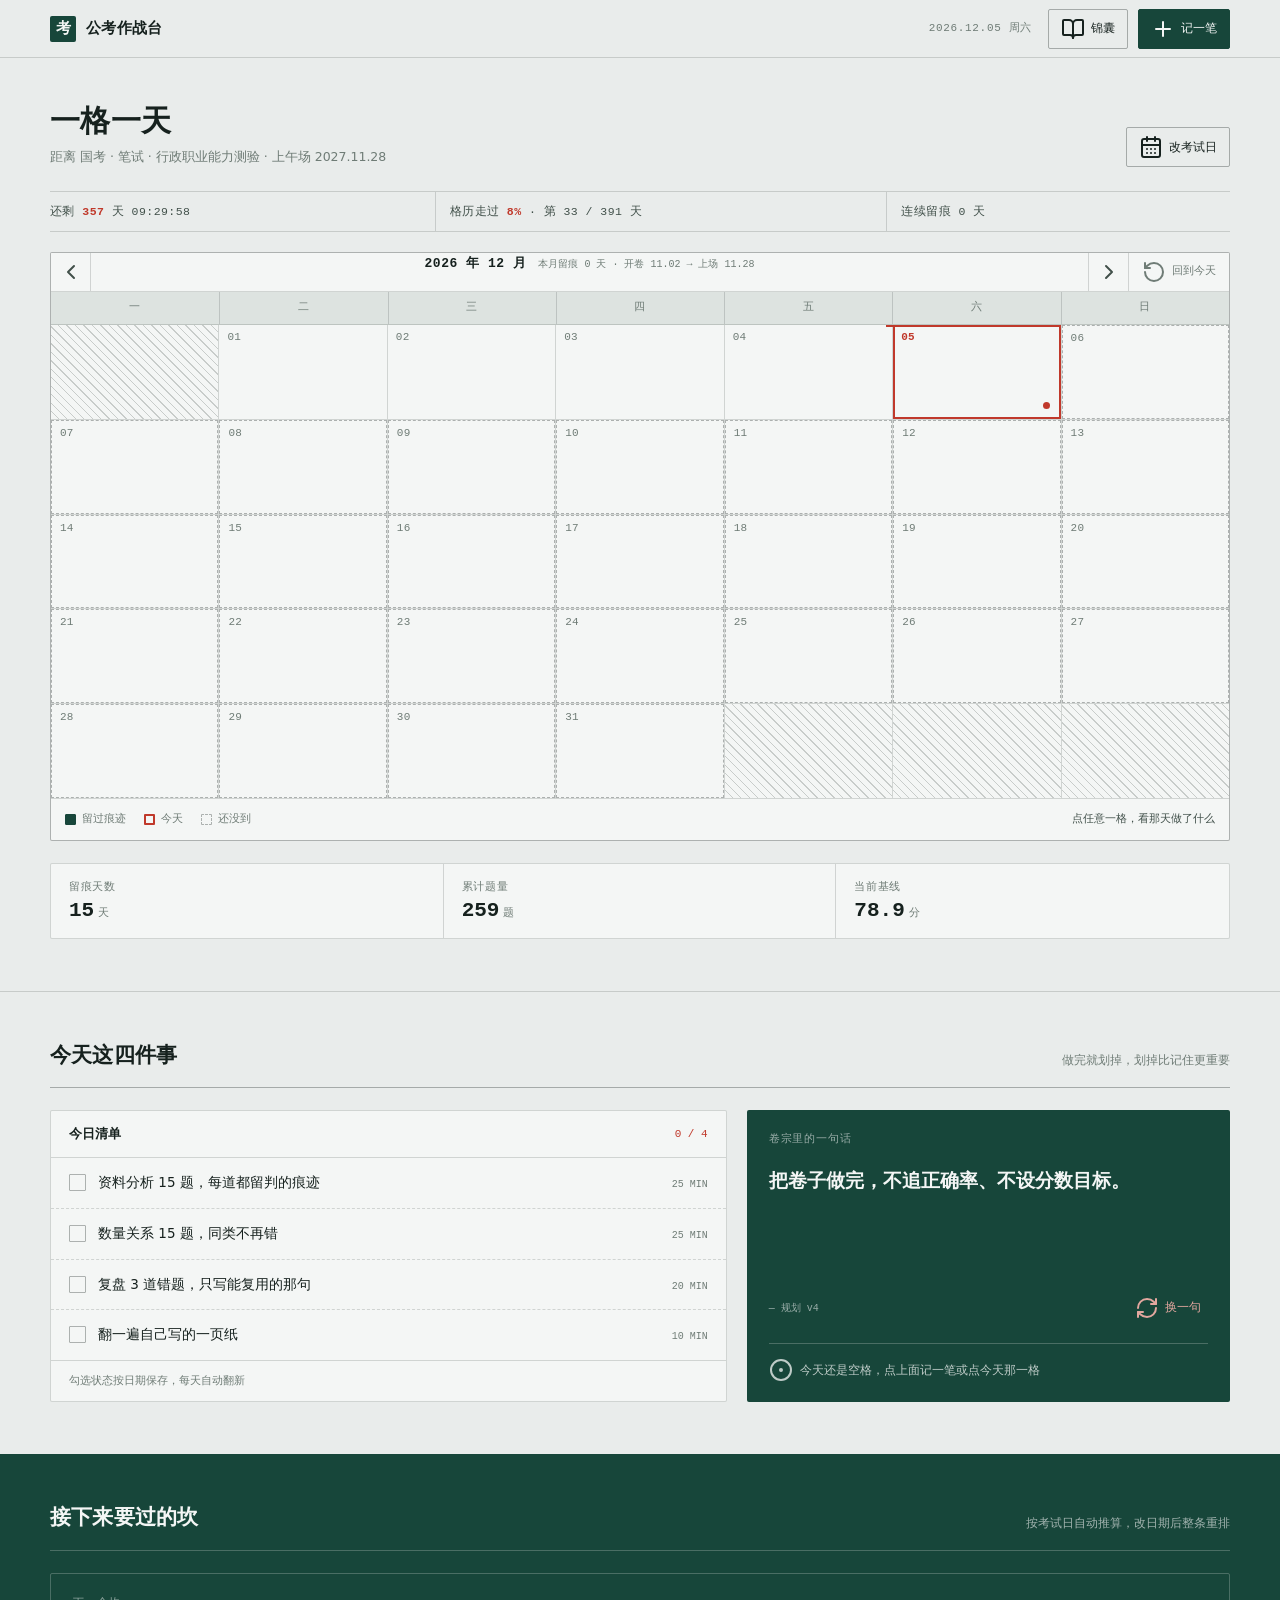
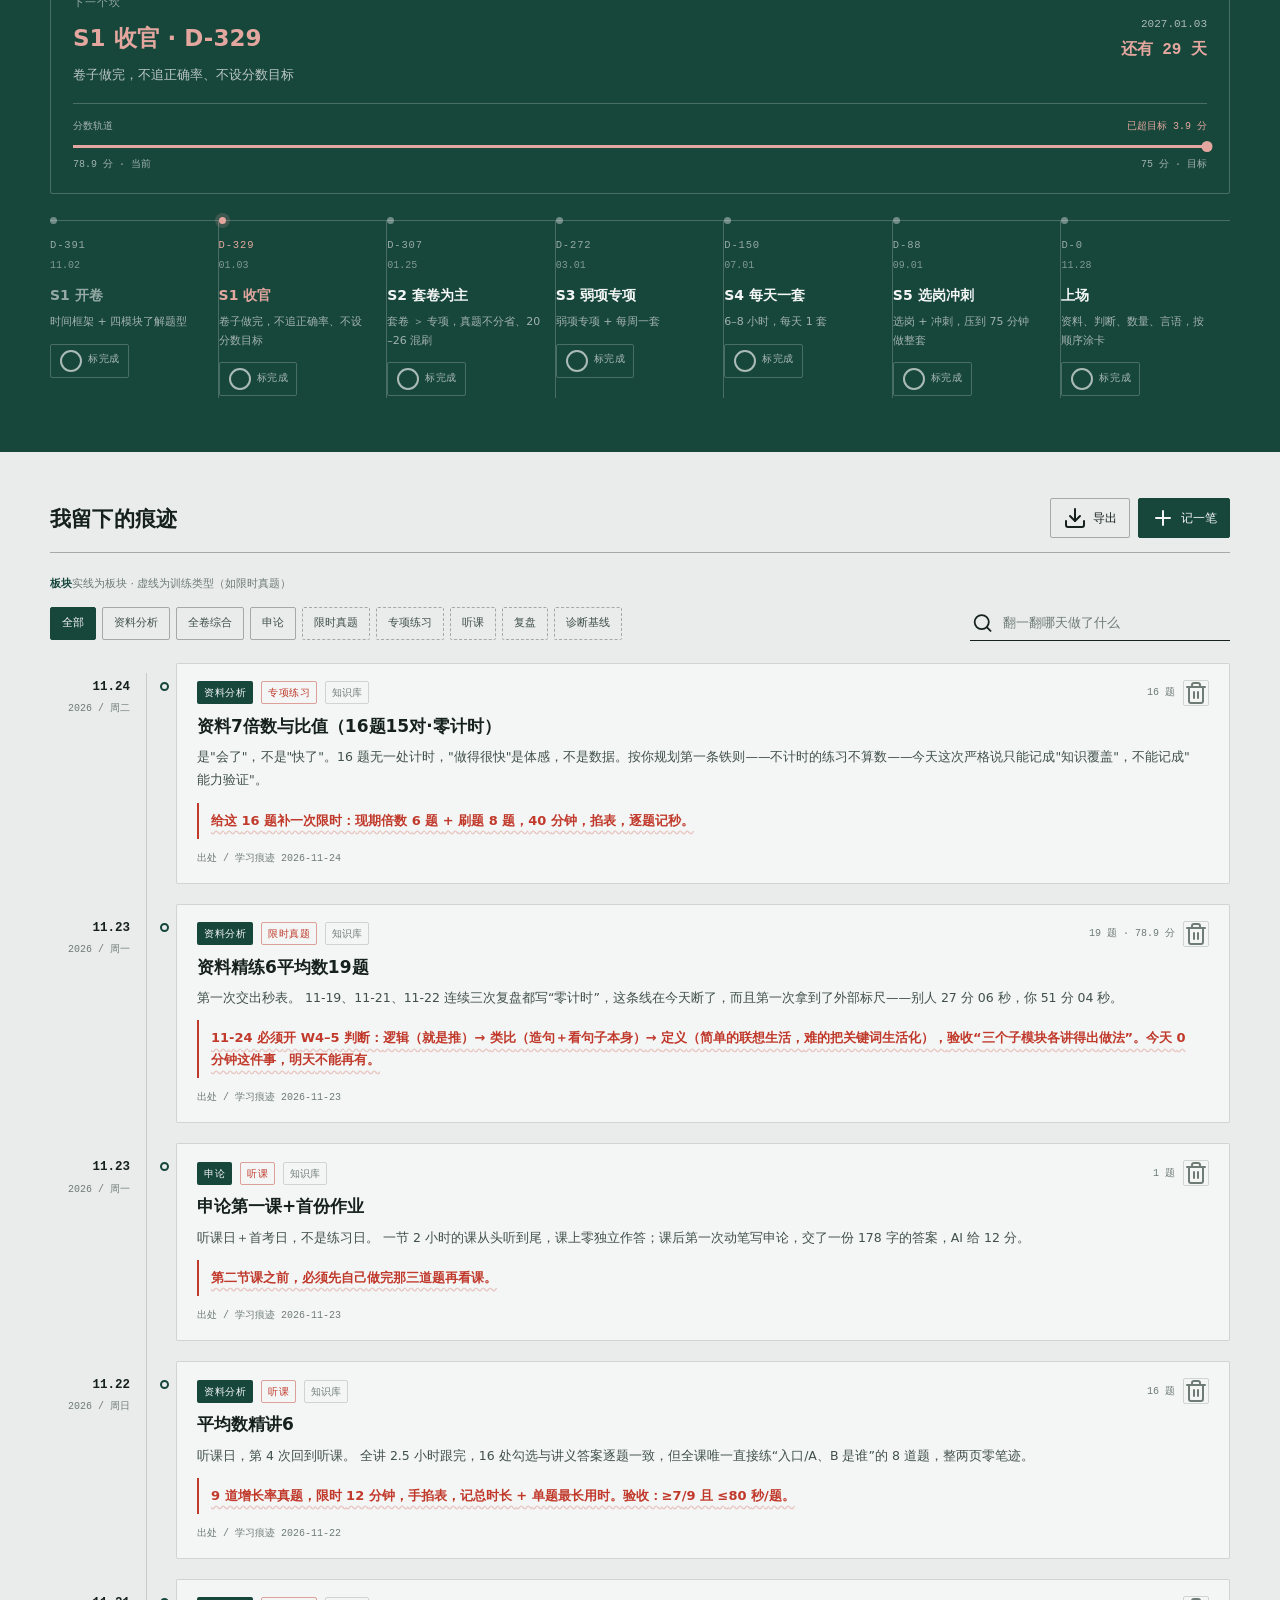
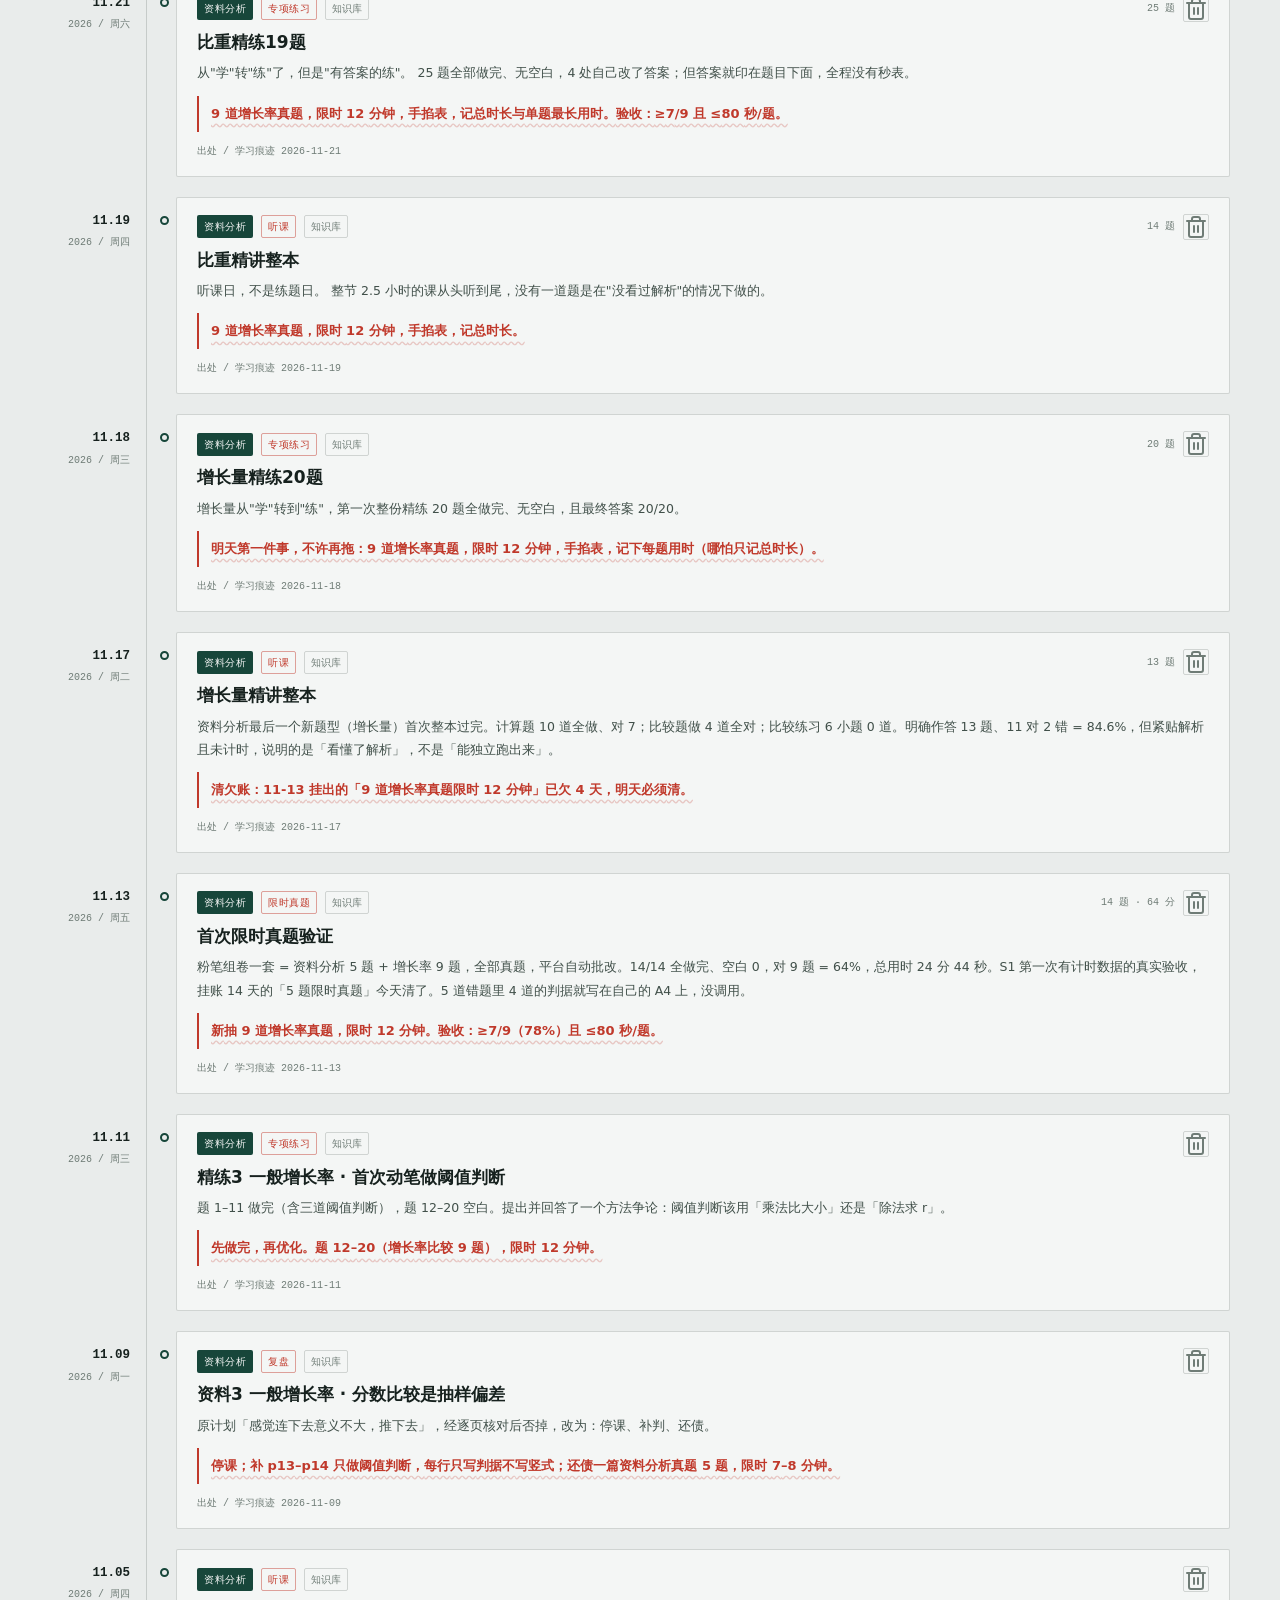
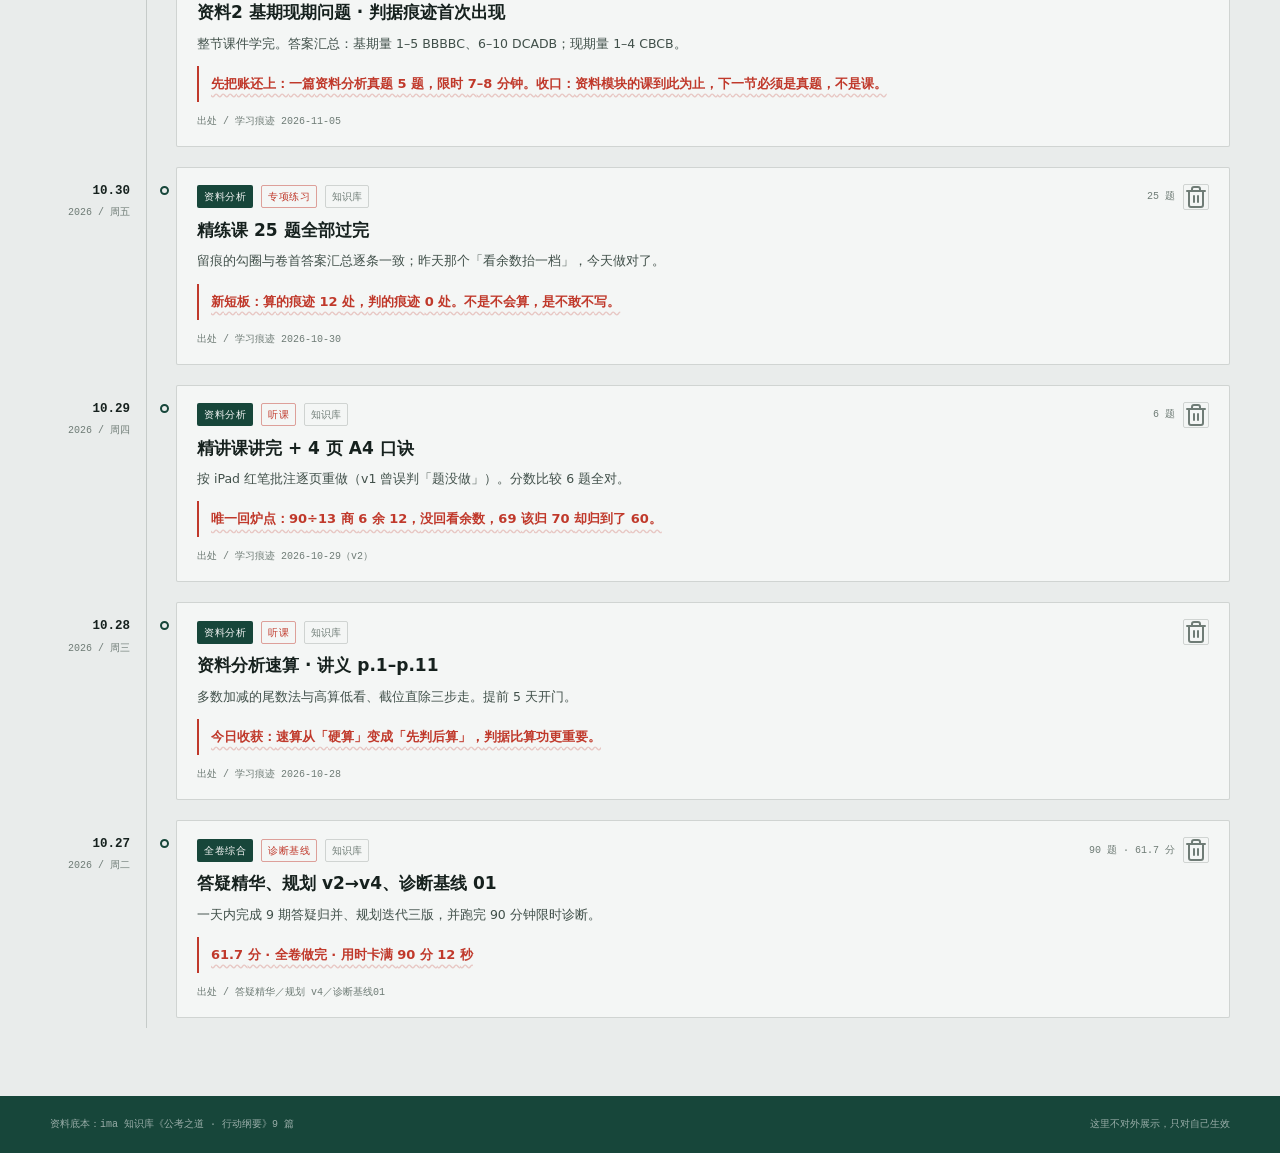
==== index.html @ f028ef4a "sync: rebuild" ====
<!DOCTYPE html>
<html lang="zh-CN">
<head>
<!-- single-file build: zero subresources; cookie-free on iPad/mobile -->
<meta charset="UTF-8">
<meta name="viewport" content="width=device-width, initial-scale=1, viewport-fit=cover">
<meta name="theme-color" content="#E9ECEB">
<meta name="description" content="只给自己看的公考备考工作台：一格一天、节奏提醒、学习痕迹">
<link rel="icon" href="data:image/svg+xml,%3Csvg xmlns='http://www.w3.org/2000/svg' viewBox='0 0 64 64'%3E%3Crect width='64' height='64' fill='%2317463A'/%3E%3Ctext x='32' y='45' font-size='38' text-anchor='middle' fill='%23E9ECEB' font-family='sans-serif' font-weight='bold'%3E考%3C/text%3E%3C/svg%3E">
<title>公考作战台 · 一格一天</title>
<!-- LSF-BOOTSTRAP-BEGIN
[base64]/vvlc6kmEQ+2ftKIfKSRHutsc/93jvPq1A31T5AD8hJWELPl75FhcSbQ5/u+NL5zNDvY5IoeVNkd/ULnVG40lHJI/GkkoEYh2KxhI9LQFlP6gX3Hil99KwUgwEZRDzrhfDiltnt9KLJ2zK5ho80f7lZgp40SPElac/mgoGhPy/sfPWz6/+vkVU9yAEvfHgr2JYDQixFWnn+cyi/mR5+rBy9zKeG7pnjq0lU/eVddH0N+DjezJijq99/PxUvYwqT0+hr/q+g8/JQfzY3fUjWlteqYw/B28qttPs0ePc/Nz+bMjVHAoGLkpxZRQmyPoRwX2xJQuoEFOyJeDYblbccX7u38zEA799lPfVXiU4DESb7vUk0j0Xna5bt26VXfLVxeNdbu8brcbRb6EW+NKdKDtkltyS4318O/Sp77PIX1M8Sck0qCX4KPUowS7exLkuSsYCrVd+tTr8zTVN/o+u+QiSRLKQEKCrHzeS9Lttkv1DRATmsQZD/63Al+bL0kohlOO+HuisbZL4WAgEFKE3EgL00RdcjgYglziciTujCuxYBcNuEUJ6YyGAohWaFEo24WyJmSgisETarBEMBFS2knjQ5trqQVodumvB5LY7q0uEu2T1n9wOqUvr3/hvPLHP964fuNPn33jvP7lH29ITqeh7eOJ2yEl3qMoCdYD5EudPx7/1/42b6O7WelqBDZGFOAgKRhoc3THggGoVSjUKftvQpDrXyQgQZ0aVg/vqi+T6rcn+Xuj6vBQfnBWHVpR03PAHn+4JhWSo9r4D+riZvZ4QR1K5dLPCi8WsumpbCaTPZnLvczkn91TU4s/Je98IkmSOvk6e3Im6QRJ+Scvcsf31e0FLTWjzT/LjaYkl6StPFfHHudPTtDz/DPpP5TOPwMjQLNM5nfWpXAwEpYH/umffz6eQJk2SWpqPnfyLWqxo0eo0XaWILfci3GIkMusQqpCMqlOPMAfH2hT36mTc5AEaFLvT6rpWfV4GoaENnsk+ZVQSFL30uruIaSFhPARYmpzexBZ+hfXJ/8Iw/T30FL/EwjGe0Py7cuo2X6H2y6hhOFLAg/NvnAkfjmm9Cpy4p+afuvpiv3z77rl3sue3oG/fFIHWQCXKDeRKDl3Pn/hJLTXIWr/[base64]/9R+SF+QaIKdRkI76BeP85UuF5mFhP6/1ZM7qWfjQFoSPUQkSZJerD+Bu89HjE2lqkOUvW40t1ulLg9HkPSXjFlvK+TE3odntvzB6u5pxlJXT4BRkbSG5osvzuHnvJrE9rsWX4QRMlS/u6JOrasvRkvPJ8gMn5MnUypK2kJWLMJs2Zzq6tXqIHLUAVbHlUCwcTnA3L4XblBgbQ2zMD6whmQb1OuAIkI1YT6afMbRq7lFFt0UDwhJ/riAFKK2EV46OKmDHyJg/[base64]/yuAGcU8AJuv7msNffHFRDc3jrHUxDw89MrXMgtc5bL6FvWM9yRKLQ6KAgxKI3Ef/1xWKgsl4lyi756mR58g+IrfxyL0jraB/CKuHzf0aDEf7dyNo9Sn8sGnGGlC6ko5PGI4ES+XEaorS39sqJHgnaM+xpkDzNzkZnowT/o1GBQuAHatxuHhI2nd7RgVva0JGIA4HySHdR3DCM1R7emV/ht3a9TzyoTxDIo8TmHAV05PkB/nYrPL8/4bd2bWULsqGM7sEjBHW9epxUJw/gQ53bK/04/B2WWyC0qLwyDqEioVUZe34NyrHInhH8Xoo9x23Y0/trY0+i6pTmT6oO6QzaAvyJeNNZIX/adFECQOG2FIw7aT15f91AAWKHJcgHQ4/9CjohFk1gRdx/y6YHhAh683/lAz6UW6QWoNsD/7c44bmuqYH8QbVxOxvrmqBG8OdLn9Ssd5GQha+/oafB1Hnq8kM1tZfNjGEUMnekWV8wSR1mctCh1APmrRJBumCfgvoKjWMYVHRE0/f0hPGda83kXV1eNsWfNYYPbRvescpA3kvTigwhzm2/xy+2wEhmLQg8QkXEnJA1h/[base64]/[base64]/dsidoW1tEFsr7fSWpYH8A+gljaY760U871/W8yvsJY2mO+tr7SW5VWAi6yl1dSxVTVt1AYvMtPJjKhtBauoP3T1JfpilfSKjQbhbQRy82cL2qs1NbVnS3EVtYmKKbbRJ7xNFVFcRUu8YoptdANvc0UUV9Eur5hiG5z3tlREcXmQrzrFPhvM9rkrodh3fvz+wOfHP/BEpVdVQkq3EgkYnQdI8wf58la3FOqm0IPdPUQEsVjttU5OZDpOzxarKkxJ+ZL4HzH2skldXLWOjp5gJOFoz905ymYy2r1p4tWDgHBlvHDne6BEHVzKpoezmWT2KFXkACI2n9mvIyQWh9xZ4g7qK4IecX/Bn0Q7WUCHkrQ5IBw+tAYClP/Jemm0D/ngInNXMGzDcijUThoKP0LKgMAJJOf93fzOWuHJQmFkukTO3oYWhHktxrwhWam81ZP76uik+iidS5+VyLupua6FiQnFD7VwtKNPpmqkhq2KcgVC1KOLNTPEIo5glt5jwDna/EZ57zGqQBBnP8x3ZfzGjE6PkFuR61iPV3AMwwycP1tUl5ezmbfZ9Hirq8crRO4Vc4pEka8hMJm6M6HuvVRT32lTo8B/5EHbnUVOdSfT2vJ+YWQy/3RQcPjSXeqKRy+uGFkVtR7evSY/I4tQGBy4mnSpFreudjikTs5ZCWmaBPc7bVw5fvNPwUi3o90tuSSuNBb5e/TxkYJSxPXEXwbjyEshFDTjEgq0hCIU0OaQqcTrjSnxuO7GZqQXRe3o6IwO6JhSHJwYAALyb+5pDxZbb3XGEKdqD2ck/OxpIL8wUKC/8KO2O00+Dd4nv3dPYHTTlOv4N7d0j/yKAtKi5HAwggal9NUfvi6CPBdqkXO3Smd1WwWkFRIruG5Dr3OvM7atos5M5F5m8CNawx2eJBFmF99n7f3Vrb26TmqRW14g9fVJxp6fXSxqhunn6jD5mr97Qj6xXGY3DcyBkGd6o1zzuKvYPIHqNk/ujPV3sjBI6kh2j5BqDy+ymiIHElzjtTekBdKHZartKVFtV1/I2g2XCqeuaBT13fhpITmaG3urJQe1iVEk1VYeZc9W1W3UVzCGkfgGasc2oRrag72SPrYy8mxgxfxXH0jzIhdOkRAhBvfoUycP1J35wsgENAryJ57eyO+uGgpFHlehqP8mTm3IighL/HhDwYw5/Zy08e4REUmPR8jvCmlo9ThNuiM59FPyDrQfz9cOCwwkkxbUHV9x4PWY39H+Y3JWwls3vpP6uay3dUtPYIc9nkOxJ3KRZ3FM6QLe7HFizynkVjz5hDSWwANmZDEDYldI7haA/wv0+ivwOvMHY/6QAjq4rd+fHqG9lbxIfiAZLcT5b5PfGPygeVUXCS8ZT4yG/cyo0o4ZC5TwhV0ymH9IE2WavN05okN+rLD6hMTd2TNIAbR1ADNr6oExiZ49iEYWG/[base64]/O0QaS/LVAXXYELS2EqzLjOG9h9aBSAo79CK/wK94YxvdWXvZ43Z/yqdCRH1DzwQLVZ7HNfRGs0C8zHM4D9FmDMUhX0dvEdMYNQJ2o8cGtnXr3ZBj3Qrk0dTAYjOOs6LDapaCvkRDojgDGRSntQ0HQ0ocQFXhNhiLCNHw6p2h0VFqPIEHI6/FUzwhRcMx+2K3SLsoIT6aqbZCtZbJA5qi15QlHsna/NvC/D4Zq2tgob0lqX9DM1leJkGba+R9dZ4M4PRw/tn3TE0nQQ/H0ag16S2kqM7i3VJYPochBlTaVoH+dWgXJTWLc2gVWF0AVgVxq6VmiswWgcvwng5bLkPyvRSXUflYEZcBcJDe31koxWXvAy/Oz3l8iaDGeVXhPHuWQ86jZVgOrRyWZjkvlUkb81ywEeZI099MSRbUk5F8fj5+KNGEdOJh7Ygr3CuPDMINTb4AwJKgQcaWXjf++TFJ0nsb6Zg4OKBcevBufMmdc2t8ebF86W2yRVPKl746ty0mM770McB9ydjIzFYl+dI+mQGK0eTKt5vM5kPc/C68BTWu8dZ74S1Pg7sMbzVVwFv1eudTK551vj1HNRqkUjPlzr1pUPWE2Xa05ZRMO+ti9V04CupZ46j3wlHNzWUYqqUChmJrDMlR0uuvKCoOv1JT6VJcJaQwmgg4JZ+pnxpXU3skpImWBchZ+O4RU/4I/83tvyu/NTfX2O29sFsZ8UX3pJfktuzhGOn2lZKsRVYJmValpta1B9vsjayVsbf8ZjK/u82l2MQohcq0mibradrbO1TLW3sn7qrJsiowlyt6Pu8DsqBbgfcBOkqHLXKT5+r6H2ipb3Nzi9lDdEwbW2U2TBSLk1KQl+xPxEudDyKcGzOAzpmrYK0mEL0VCUWx74Ar2K7uHqsj6QrOESh1bJH3fZ9bZDl3ZpoQ14/56Qn2cm8po6+RHoKnSINoumr1DM1Bkck6dedhLn0G9h/5ig8BWlwin/I727nM3dzLjPpw/OfjlPr0TmFxBjQgsOzwwvKoOFtvWOyKhoyTtgbPLiBJZMAvgqGEEkNtYfL+g3joMAdgkGC/tetfF07a5lCHNgt3N5mjTzCMJDL5ZutaiDLHjeMkrVIqexzjMpGwxAVDLIq2apGbRhWLhrqAyZ3LHKszKYuiIdhgzZOIVSw/N/s6v5O2KJkEVFDSzSASpiUKQhEui+wlloZTt0Mowaf5t0UTDNWiACxHMBqB67NHj4spEM1R0tAoXtUKV2e28runxcXCd4Lcu6fVK2t9Mrds0ciCZ0nVysrvjoE2Qpz1ikskoYSBH6WpG8aZ3bJ6K1aLdACRY/6eYuHKv4N4bQ1GevsSlEgaoEuf6/RDbwheeqKhAKI6d5ZBEvkso95/[base64]/[base64]/EJNiIbH9EAjBDmGeMgRR8vsYVI8lVYUDLGVM9e8EjIbYtQJxnI0+Yfs7k1kmb9XjF1E2Kmg0vqKZ05OU1BEUIYKz57cl+798iCLmg+bXKH0cKM2OwJoYE4ghHJsbXFHXZWCSWF+4NqavHH5Cz8Y/kKVJJkzE+WCB4aK7czz0oXk4veR4va1hqNvoE8hAhuk8Vhdfo5c71krkfI8NOrLUiw/NPh3PKDon4pnZ4c2Ukq+Xwivzuodxky5M1MQbx0cplFRrtk2bP5tQ3Ws6xygir2M+Wi3BSliGplhMdJTnqGxmmv1IHxe3OR8269W5z/4pMWUzOUsk32qZCcMRJNGyj37DtWfQskiCPXQbAOgVkREGIcJ8mIOY2fkXzHD07SPB7hRd+M6KKYWTQ59Isg3GIN2Q7C0VloHxCEl9TWq4rjLTp3/ZWuS2JPFkZtldDd11mD9xq8l4b33KtTQAwi8wj7Hb1WV0cYaBD50aKPA3uoJrjFwSS9juawqEADsYeOdy+WRp4WNslrFFIe68/UGYCcGExF/CgrUjQEMb1s0wDdRPBjcsVOC6Hhq0w2wxgxADAy73BWK5tmAGWWIKgbPHVyIns4K4A5o1AbP0Ob7UQVRl1/gCZ9cOjjEXUvLcC0mgIlJk1FehOXDuTBTSEKWpej7clj8q3BY45czyOXhlYTVNBszoYKa2R/gnqcJN/+o562GTF7+KIPmsVnAFtIZvKn3+JHpiGqey+5QjS1iZQ/nMvwd5S+lxlQKw0pCsnHyGedfBqngnmcaicbzL9IW9nKp18U5afuLGWPRg355XaSaEMWfqQqU35wVrv7mnyafaTtZzhEL50aImpjdGVj6HVhlvgr5XcnhYQkdOIBEMLzeD7B3KUYA6JDPsnvc06/[base64]/sDBd4MM6W9HDzKGOFAa3oCms9Y9aNxdXSS+4UIisMQgV9xVyP2CSYtded7AzLyXaHMzXx4koE+lPQxw5KF66ENLOGjvD8g8/jiEKrq09reGkTVIMoCoixsW7B/DYp24znBiPuOb20RLma+m0yI4wsFGGgIEoyKWboQDsVT2VTXUARE+QM6QanvoGBjhs1Zq+OEIuavxybpIV9mABHBT2MZpx4RDo7s62bksJE2hlKzu3zf6fK+NrXBoJXaIis01YY6TaS5i0AMM+Wv0JahmJzfG2RGDAMo45yqjgHcVpnbp/Sus/[base64]/[base64]/EIkUyOFVlSTKCXNaOY2wzo/LkMNdmweSSJDeCiL6XBQXBsAOIZdpEDhkX/1J1DQh49ZlUbf8Csib8dvDAQ1HanWTMKtg/+5R41959rSWIxIW9de3z6+fhC/Tn0a4AuBqIszpL5SLaGXJxl46s2LjXVcKmGSxXj0rtYOMXDh8p75gNBjrAkXx/sGZHk4bhR9BmoYs5/hacPzDCFaBLtEIxD1HFhZ43tkeBO/R63SfDrCMaPK9ilIrGJTeehk+dPjXYZxDesCRblt3tkkZposIZtCGC6ceJ02vhekoUpdnoacS+htdClg+5MKxmpp/hUmKXeH210Ba6+rvFT83Jgbv9Zfp8al7odpyP2c9aeDHh0t5h9IJHksXSPGbE/JdmhW+PaCPVhpPOkJPufkpMWti9LxhwVBd+a/MG3AGDaKhjDk2VUg8MhQuQW3X2z/5RhvhHTaBNqE3e4MzO1WBkdleoIlSgIQDd5O3jFyDPwD6gzFl6bgpMN1OtCIb7pYiH+HC6b6dkPCuLf39YRfTKTbx1prOdMVCU1oObiWVMDrNQAAVpLcTz+Jbv5Su0XeTXKPBtzGerFwg93RKedGSDJ5k4RfdXO6E9hEMOSQVILF0zoa3wW1hxyFpomCgg5CpzUd/RImz3iW0rJLggXfTH69BgNXmLoUgznZTAgbjHVo40NbQ7DzKIT7EAqsfXhT9HCuNkDPbKDW01WPJ3SNW+EIVtVDXAH7aPuPGQ9i1fc2GlMdxiESsZWYLa3CTBN66wl+IjBobjZhgI3aAqsag1GABbuESG/IxOWOhgji10zwyrMl2CHF9mctrCYy32UPqtnq4pjwhw5ib53l3VUGS2Eqrfa2ImRCao033COJVL8l6nVTc2fMl36w1g09VysT66ncgeiv8PZ71JXkP5CNaPmSFRTMyx3kuhT3j59o0ZqywramRIsqCZF+ybo8ZOFBTptQE+tIJsVS6ko+owAEYJ0syM3o/UNDHxKYuYFJdi0kcGybHGbIC/KayiLzaYT9YGb/NMzfDvgET2LffkhmP4MHVmr6VMpR2zTYDY9irePlGwUDGS7GwaNgyF49miB5cU2a6rrz9S9aQbYwo02LA0MbJ7mJV2ZjpW109mmEePp8WymPntMp1kmHnCos21FYy8ZeIjVJH96t1hTHD0H2F4Y/l2s05C7cqehD+3IBsPZXx8F6LlrzkM10LMCPYH5KwY94UYMYQKZb7AfO9Ee00sJBqfVg52Sq8ZTdKf4zho7iIjJbu3eo/wzaimePaSkjatTdM7x3jTbYYLuS1h/ph95synEFWZzcxl66SfbhUK3cmiPD9klfGwxQJ15SvPichisb5otxzB1cIUC1ik/MpieAARwxj+dUbhIpsugjp4d36i5tkFavBdsERFYerm5O/28tJ4hHMKeXyu64NJshrK7T/iezxdkm6t6PM1p0uvD2CW3S/2sLBdZBAvSPHliC3JNhto2vy/Ec1+sv5Pb4taRv3M32QtEvIYa4tUQrzTiMVWanqbKTmQzn9BWmN8RFz7MQpMe3o1jCubgSBrlU+qQwbn9/Ngd3RmWGlTUTUpYLBa2amgvqd2QzHAYMlFfGJm2sh6p1L0C/11l2GS8vIOtP1+7+tm1K0zcF7WFde4Ujq5euXqlrG3FjrPJ7z81IAqe1Fz6m4EKQfm36vT3jAqhaPNBOWZXZjW1p22vMw1B236iryGPsxqxQwvElVPmWl08yyosPl/w2QMIli4M9dx1Pou7HT6S9dWPZqNkwumu4V0N78pNa4IgoeLAftuh4KxUchl1bpEJGYNAZCcCqCspKsbY9roDhpAlMI1ESc6wA/DYCQHUW2lh03C9NJljFDx6SJoTKrKZiTrGvXC1te9F9x59gY/ZUMwQpAt95RfRco/IpKW2esbPd90xnXwjiGE+ebd+j08rUm3CKrqbx+bnremoAI9ZvUjdQ4eHanNP2CPJZnix2jDiFl6QnL9AGLG6SPTv3Hhqr8YJNgg6auex16DDBjoI4+68YoouPxlyZ8Lg+sL8HNbeGD0V2KEs+d1kSVtoYpTED34jB+jSU/oJW0pD3i+vNxk4sIKoPTLJhDdbZuln1wUvU5J3dw2Sli8OsX2E1IMC+9lO0v0KbHgb5jkN3rFFG012y5wDIxxkoy6TCc3cHbp1/s4R3/1BZOr/ErhkrqDq3LChcAA5hihmRxCedzEesqiNdKmJLbWpJ/Tg0iaGOJP7LIC2xB5AIqXAfZEo4jU6hfR78Un9F4krH+8mxI9jUg4BTM2zswYwZebihMmdQvIRaLR8vo0cJkYXQvDfOiI38F++JCKGeEquOa0vMbGujhHppLLdJcyK2Ts12hDMiYFaM4UXCwZdP3syxWQu32mYek6D2FoxEanA+DSrUW2biN/8mz3Rw2J00jClxW2U42RhvoxvH5g07KRSbfZtfupAPxP7EaeV7srkdtPaFqsL3wkwvcDuy2CxuE8EBVF+dihOZTZm2NQoc9RgZatjjyg07zP0zj8dvFA8ucj9gYAeH8r+QLur7cpAiN2dYtW0Ulr0nbn65gFPnX6y/C/DltqpmzVssTReqFta7gG5CwCMGXVyii/L45uPJKpkEiQZJspufz2PZDk66NxMSYxBWwmY3B4mzuPk9lqDqxdfcDKRytXuo7dGesnj2XY2ww8uzo2m9K0D7ODOb1mJtLjio/nNDvCkqqXRxTBo9eUwk+QhXnM82LyBHF2WjN8za0XEGSfJkLN3RbBg3dPUjpgu7u56Y5C1CGR9bAke/NJh8XJZTJtTCfcmbgs3FX5O3ok2TU+0AVNRPZ3PHo7xq3+hC7XJJ9nD5/ndyfzuHPzjV8Za3mvc6grLQfzQFYW+4ZcOkzd8oaz5nmKJhHV0BCMRhd05ixuXqmFqek5b2QKNIRiWJSLjQbz/lBxTh7byybvZo3EQqfje27UJdWwzl36FsXu8RUJrdaShxExBBI9MIOccqO36A/XlXG4dHR+O3E92j8juBnR9xVxKT0vr2uoitKL6ma5v1sZO1JejYB7iGWA0yIABCrNP1eUxsBTN1zqLbRCIybeg3rhn2LOFoWNqORKzoyMsx29SmewPReNKu94tchyJYlN8qBACrlg0hO5ZDsqhaDctLoyuOaalGZAre/pMezzNOsZ4mTTLllwoTYaEXpEbROJZ42jQH43wq6FJ/[base64]/3xzmbNn2qsMyhZdq2JOObSFsKP4s34dtR7oIrVuN99/K7AabjJnLHrLYXehr7FR5zeQKkEbVbzGFxsqpH2v4ceY8l99wZgSMJdeMn/xfnOrrvs3bEuwWouXUxc3ycY8UhTMn8XrpIvT4Oueiz/jm5mL+1+4RLkosLA0rY2Oo+NqynaH4Tpi+7Yhq4jizcdW/[base64]/isksSQjV/[base64]/[base64]/wRM/QZqlsF4c+65E8WxKBZL3X5YSGzALrPL4aBwgi6UF2b29dW1wiH50/23wkJxGWFqBynQoA+EmkbT8iJvjg30T9pjftjwd6EFI/52xyQErjP1a9EAtGYqzsu99YBFtf9J45PIraXSnHdD4WEbsSC3d1K7HxJQT4F4+dMgkVsuTQgxbuC3RDjX/vbmtzeQIO/vqGh2TY6tnbjJHpnQPY0NXm7Or32FPX2krjegNJQ3xzw1yuGuC40QYJ+exJhEAH/H1BLAwQUAAAACAAAACEA8iLdxpYbAAA3awAACgAAAHN0eWxlcy5jc3O1Pftz28aZv+uvwDXTiZgQNAE+RFE3nSZpPHe96c3NZebuOjcdDUiAIk4kwQKgZJWjGSWpX6llpb04jhOnsRO7cefiV9v4JTmeuT/lKpDST/4X7tsXsFgsQNBO20Yhl7vffvvtt997tydeU4LT3xztvH/49Ork3CfB3j3lfx8qR3e+O7pzffrn/en+F8qGvqAo0HQveHZm+t7j5wefHj7amVw7gL/BjT8+PzgHn4OLZ4Ivr0w/uj+9+kVw5/fTy5eOnj2eXLo32b1z/Mf7wQe3nh+cR1CO330WHOwEe7vBzctHD+9iWLvTj25N7//56PyfgieXXj+6/s30ybPXj688CK5+MX3y5V933iVdjp799nj/t68Hu5fQ9Ffvk98QUPJ7cPpWcOPr4MyV6dXzk2tnT0z/59rRB+9NDz4O9h6emNzdCy48CT6/PHl4PTh980TwEHUGBIPbl4//8HFwf++vO+/hZV6/BcuZ3t8PHt4EkgA9EOjPngR3PoWuAGpy/avDp7uHjy5O988Aos8PLhx/9mDy6MNg7xNABz4ffXX6+Oa94PT56Yfvk5Zg9/r0/NnjT/4SPL0P0yivnVhouo7jj2FCVW2tNV95e/ntt95+cwV/90Zux2hbzVdOVk/WT9ZijarefOUnP3m78naZNNuD9eYrWl3XtLfDBtSnqtXK1TdIU3/kW2bzlfrJpbeW6qRpzbWsAQxcqtYrb3BNaKiu18vVk6TRRQPfKleW9TfDBtVzOj5gXHljaZl269kDq+mutYxFXS9WKsVKuVjS6oXoR9XzXWewJvap6Hyfnr3W9WkX6KBX6vBPrVjSq7SXZwy8prfl+VZfHdlF1RgOewAaNxRf/WfHd5R3oIvy1k//SXnnrVeLr/6LPVg7aQzWyLef2W3XQcgrPzf+wbJfLSJ4qme5docSyhk4zZGN/+0NgdrFV39q+W+6hg1AfwaNAOSdk+iD+q/W2qhnuK/y06Ifwrl/Zg16TjGERCbYdI1hU9Ma5eEpSs6mjj5uL7xWfK3ZbFkdx7XQJ6PjW+645ZxSPftXsIhmy3FNy1WhZXuh6/d7Y3XTaq3bvupbp3zUyVIN879Gnt/[base64]/5kRwUIosFYP1uRv9Szaf1jsasWuXuxWiq2e017/5cjxrWLHXhu5Vghge6HZJIuEicYJ8uOzFt8Ber4LMLLjtEeeumF7dqtnjZ2Rj48XMIriOT3bVMgAOImFFfqj6nQ6nuWjPtsLJcRl403b9LvNvj1YRAyhqEqtPjxVJENRh0JhhSALe4/hGyPf2V6w/9M0fEPtjdq2af2CQtGqsOlsv9FndJrXLZX+WmqsmLY37BlbTQJLxYRZ2bBc324bPRWYYG3QVBGrd3rWKUrIhROvgeC+Pfn47OTj20fXL4AqmH6Bv179ZnLh/NHdXWgH6Tq5/RU0Ir1xeje4fQOEMJKfBE/PWvtFtB8lv+UPiqV21x7CX5i4Z61ZA1OBEwjN8Mfqra62YR/8YmkAzNA2XHN1tWe0rN54ExhIbQEzrjfXLWsIOPcIw+Az2zJ6xqANSAPOoMsmO+8SPIPPz4LKUwCNd3x3saBQvPd+BypG+fvNlvsjWECwd/dw/2Zw5zxSUB/eBXWisCnQSkq+Cxu/uurbfs8qsm/oAIdfBojF2BfPbYef/a0hN4QbMOp7xYWSccr26AKL9ItpeWi44a3D6FNACNfqhHPDZ6VnF0umsWWDTIV27nOL+zwA4ITxS74DrZ2esRajqQVSdigjKjpA3LmJYxUtfRzRfuhavr8FfD1wCGd3AQcVS9UmaSK8pIb/UY6vP5hc2+NbMJ2dYctwx0PHs/H594A717dWoBnO+a/gHJjAm5Uy4/RaA/iVMTbi2xXMxyqigNdsW1gOIZFrd7bUNkgwaGlitNSW5W/CCUcyPpQkSt84tagDzCJwZnsRHcuNTTiX/JE8ocOxlArrUP6DMOw3NUEWoEMHkqPUco2BOZ6F8xpSQmUsKvAAYCnL6NGzrtejs44/M2hrrm2uwCdYXgzaPMINEYTTJkiX4K+bZL5GucwW6hqmPfLocLcQoTow+tY4A8YSwOgBwwAMtBeI9KWybvW32f6vrrqo4zxUYgNB5NC5Y1oSKfmYloTtiS0fG2CFJFp1q8+EMMapWSfTgRQbCxI1L/9xyKPNY9y3BAyj6YxUBEudGCFUc8pYilpthZRNSVoQHC/AWR7ASl3AB82Cv5JjF3VSSrqnWGAfFOkEGGDUGv9KKdPsOhvINhLZLjSQQ3RF9BgAA7TyhjXGKIHB1W96cCKtxdLyUo31AXCIFqmaWzJDpk7ngaYtgFAwE3UVm3vjWCee0Gy7QUcrdYEJmeUeh5VEJml/awJa3IwAywbW4xk2TU5Q8dLgxAv6nMF+ufiOni2Ov0KuSXBVhC1ddpKB08gvKBji8IoKBrHRwEQqhu0D2oiyUtPDhc6S4Mhq6VpGhhBHDSpMM0P1IAmgE/GFYGIFz8nNSlkiexMCSgMBFTf29RoF6I1avBjWsWMg2Rgq35CSJdLN8w1/5CGo8TXidWGFj/5g/Mt0dFMndETrYXREADOZZgahIzSweTjGhqmmaAqyg8ODhBSAgkxeBX8qS3ykpPQnPpJIyyrQUuArkFVJTJTXCUIUBRWZUsTqpgsjDbOX1RoLx78gKkq6ldgwThWohawjOktDoFPW6Tmbza5tmtYg5RxNn+0fX//2+cE5ElEhEZjgzOnpp78+fLQDrsHk4teH+w/AlD58tDv55O7kvW8m394hQZXnB+clx1AdGBvpRwiQtvx2Nw+nJM0bTqjTicBi9SkDYV80nySsImYG/4ydrUqD18fUIJDjlGSjHCo2oUx57HMoVYlKikGgWjUDhDgC6GSAh2tSPhViQyjqQ51+cH+Q6+BsWmaKiSGCHvhd8IlV5B4t6oVxjKblXAcpBEfcQyIe8H6R7SunuwYtoC8Ck2WcYesr8g20SFLjSUGo+N08pmYlj/mLRI/Ma4rmA0qu5TJty3Ipn4QuHn3iTIeNVq9nDz3b45HAnqTkHM0wgUVbF6hZyTxa6fueR7yXE5oOi9aZBzCx0tlnLjlkvkOGx5RsT4VzhE7JOLlzJKJx4+zRzvvBhSfHl/8S3PgYxO7k8s3g9ocoInPpyvTK0+DgfnDhYyR/n5453N8N9u5O33scHOxMvrg5vfob5YRydP3m0Z17REAH5x4c71wL3j07/eDBZOddIpJhv1XVGfmebSIO8RdpkwkbXeAbMM6FsYOY199qlmoEw9MHwZ3HwemrwZNLgNXk8tfT8+eUf7da/2Zbmyj8f3TnhgI7jnzsgnKIkgpfTi79ZfL59eCre5NPLv7fmd8haawc7+zAQibnPgx2LwXnLgPCKOQ/uXQ6OH0uOHNFca2hZfiLS0Wt4xZQ6ObMLkppXLx3uP/V5Nu9o6/[base64]/ONinUKnBW6LRRbwUcI+DWyE4cI5BUgw/SJGtxhfFfKbh6eKglVYrtYKqB2FNworNBukWhsAxaN5hXByz093asJunZGPEjecj2MaXteSOzkzoSF1Nme6hxuphOeBt4j5UExDl4/ALJ8W7eF4INPLA0HTNUwwzuyBZ/lAf/RfxHScmcPC5Jqct8xcPqecJ3MMRRmj/Q+CG38MHv5pur+HjJPLyB4Ivrw13X92ePAJqPHDJxdJHzBjkOmCDIYLpFrg6LvH00sXwIA5fPY5jOUsE0TLbDqRPdxOGzD/1s06mrKjJdtSyVEOtY7RAnkBonIF7yjWV1R88VF+mR5gNi1JLMJhgkEYyKKGDh5tBpnho7xYE0SBMbD7JK/asoy+UinVPYWcc8UedOwByFb5ef3xurXVcY2+5Slo5Nh3xiJ4nNOmy85nNodkTutOyx1EYmYDZ70zQshhlxfP4qrIfWEHTac2DUllZobM0pIYDU7xI/Wq8NGk9DjazIRGDDNioeVJqpAwYG+NJZc1TpNqXMIplkuePwal0WlmCOXUSD4dTMUBmV62e7RfTI/QggGiSbJDFoR6q6tdOBm0fIAYBTgOKQ0Y4vAr6HlvDhu3QmxcLhqrR0Hp+aLvsyJiGDXlR4ppb4TOAwmhNjgbIj28lQTT7IEuV9tdu2cKoZxYX9Mfv4jTgdJwcThmjkiIrkkiLxx5K4k6GV2YRPH6BrgIwjHjQVYBZHpIHXNJFXG5mP3e+RQV1OHqNzE26lnt7ze/wCRL6FhysiXD1wwPLV0MM3GJKc2wVLr6OIPkaTkLCgFVTYyFhGc6OSkGlRgCKilKG0ukRFSyVkgOQIinmHtizwjVNMuhXmfjQO148Z1D29CQ8ACYQJPLN5MVEEiYhdmpepid2qa/5XadI2+4VAXBosS844g5JFF3mOolEg5pUolBBUGayd25yjZCqaULUiszU5AdlY0QxAVIL1JGkLCJqxgsquVBptY4iWTClSlw/SVSlQ5lUGcICRKWCKPZVJ2DqbaSFPtiFCEZGEmNnlJkctl9uGOqcbZcY31QkdEpLtRMcef8XfyZV5fZ2jLdCJljqcmUdbh6jHAuUx+rBcSANOVK17b8tws/sNC3JAKhENKXY7GhsDNeoNIetew2nL1f2Za7WNJBooDMqxY1tlcogE183WjnXsSaS4HFiDpjCVrEOv4pXxLYoxmiGcWydR5K/v0s492s6T/knTaWiJI7b8n1aGg5/EZgAEqpmtyDUqOIdiKNbIgCUn8gpTNbaCQiQjKA4vh+807cmcXGERO7HVRvP7tIK+4oNXI4Stu0FDItj55VD8dmQ8pSwRZ5jvhwqgbk0AjzljMCq40wsCqxO/QQKA9nWZZyjDN5jRVuaMTEwHQE+0BlNYYwK8eHNNkTiwzjaREreZvGMEwHlcVV4l3NVcoXVr/lZTQpQXj2IhXTSXwUUsEnOnPMxkK1smMODO+fk4Yc7jm1PJN1J6nhp8LMgDci01JkCyI82VlOiy2K5RwXbx4++s3k84Thiap8X+xkMCOVnGVWYTyfiYoMVOxOs3CIgitbs9Q5JW/yfAr+SgRHch7FGvOXOow8QKVb4f0i0dxshK5ok1AvqxZQLNrmzcKUAq8kdkuNOChJiW3OXJfM8+T4s5rvFGtZuEpQVYj5xi84lWYSy95rO66FassxJ5KlNbUTqpb3GIvHn4OJ0vjDIvc1KfKyvZmXFXrE++SxwbE+nk/SeIsb5cLhl1hNrEIjLZPKCMT0Ca7CUxoChTp2rzdm6gc5IFmmEd3FhB2klSTGKGcIRdOZDmcAhoYa2ju1GjlCYlwzX/aMxw5bb/gTEmz/sajCoBji+MTOwhvJXhVdY5orJS5WFuTiY3425JGGxlSd1p+jlNLsEGB4KkR2EeBnxgVjHenVumxLO9xAanLPnwNNnp6qLhIFqVQkfUKcMriAy8mRbBzyp2lGdKmo1eGf2nKxpDXYJGEuPX9BhkzVSFVTyjqUcOI0KUB/z3l5IksW1QqCS74du+PEi++qxEqNC5FaODxtSQRo1rL4kSjhLBuZosuji08Ju0C4XpkhmQVzRONJMsctEqRZa7k067K8uBkZ9DPukggWVZVWoKRr6bT8Ax89EQr8oyJXngoscpSMDUQnLZt3AUhoCcfAJM9iPRWWYCuTG/KJCC26AuclQrQNapY7PWRlvFx0M8wJJkPvQkYRJSy69pDlHmc7z1Ju5EBg68Fux44UdQL4s1onZQIwThLtrqehKeLHaIh1jzbD3p/vphOqp0uNV0ZMKLuAgjBNZ0h8CUVWaQ2jEAem1X++4LUk4MijO7en+++j5w5+/5vJtbPT299NP7pFyiUme3tH3z1GryacO3P45OLk82fo+QTc5/[base64]/iVBowjDiFpkr0ExMZ1VnuQMc6EskD5bzeTLRneVE3iAKyBMEcTyHD5bhu2nfa3ZwJeaI4EOabkXUvDhu6dKa1xzxMUiudVzL646jsij8XSktpTtrYD/53VhBFIHRcZ1+FAKV+YY/X1QbqC4r4TBUmMOgLevF2lKxWoGpwCdBRVYUoMYBpG9phEBwhVa0NGCL3IJUKE6KmwYNnkPRLZ2xwOBSC/OFAoiIAknHjYvSUSywvpqFhXiJj9NFHEOKBK/[base64]/w0Y3JnW+Dgz10vQlfOP3rzruTy9cULOeVw6e706/3oSnYuzv53Y3jj3YkV0yZ5gcnf9ZtT7HIIPHARrbfPM8l+PgdNOExBfkTC/KLatHyRLuRmm0VLrZZ4RkGhsx5tz7r0lIcbmpdR1WifWGAhe4aZLr93DBn0LHd/[base64]/[base64]/KxLHXyGLjE7SZ0YuwmvbjVjL47U6cwKLYVmY3HWNxaZ4PF7uVsclIDYEU8J5CAnH5egoX8nNx+nJos4P6lwSgCJDcxSEQOCMRsyIKoIolZEo77RTdAkK6qQGcXlntFITx7k506OPiDp+9zbitV6uBrWL2Jinqz5aVYOISmo/zhRghKvEyNBMCMsG+jYVs9UXWdzjmwvIrbasX2W9NVQBIa/56xHoMeJiWvRj8qP6GM6L3INo4pTjAQOeSaUfqGvhdJv4aOhucL5qVEk7mm+ZZYgSHiEUUh2/lzUimthUOwVzJVY8SO3THJTLL7YeBtbMmmVWbRhTI2Hy8eGE6AkgeNXlt94o/[base64]/[base64]/7lumbSiLUU36MrJLC+hBfv4mnNxsAstoG3WMKusyzauqWEwH1pkavc/IA+KuceUoj6Ny1Q0f5t5e2JYsra6HS+OeBsevENO3wSvITt8ma8dvJLObQjyTlXEulOtFM59MsRPfDH5Neam3ygajwiTe3VmOn2SNhHKhZ+I9zQqp3KrUow6Jly11bnT0Oh9Zc6U6jD8MVhf7Rq+9Zdcqz35+l3tEXklMw73vFoqveA/yIluCtsJjadEUAhHFxwV5DLCjnHKbT77yyAkAENwDnqygrkFuedQTPYS3NWOXAxu8kiX6++/s/tBxfWPgS5Sv7DJjcrLMW40KeWhjzFGmyt1hxgYP0ofiS0rL4dD4Y0XLEatGz5hwP3NEpzVU7FVpca9ivkg5MQ4vLflegJQ9pPfvy9THEXqZsZTnEts/dkl8biZpcBCw98A7PVw7lQKEMbZDoUuegy+KVXAVYohWGV3CWyCp4jmW8I+NYXcT8i0NJHUU1Jc6P3hYLm2A0GKSvzxD7OcxPsWKyjK9aIX/JOCHZnT4OAE6cWqV68qkX+zqSCUU+aT2cLZoDO954/3GxVfxx3W5RzQJ6GRlEREH0a+zd5pmVxmL8BU+ibvHHMGWkv1ZsQwhEApq0rAqRj40xqNBiQKWSPRrQlecIY93FU6IkI+a64W46Mn6BCByGmMz415RoCkWRy0KIdZYBDPuz3FPbzJLhJ25eMohXWoIlgs43R3L9ZDVOWqD5dl3qK+IvmI7Rvr/lhOmuFRzRJPgpbLW9zilElmvqX1CaS48rxQXtdsL/w9QSwMEFAAAAAgAAAAhAADAkILFMQAATpEAAAYAAABhcHAuanPFfWl3FEey6Hd+RYE9rmrTaknYYFsC+TAsHl8D9jWad2cOw+P2Ui2V1Rtd1SCNRu8Im0UCBDI7CIxh2LwgYAxGaDHn3PtPxqru1if/hRdLZlXW0pLw+J7LeKArl8jMyMjIiMiIzPY3NffY983RLxYXrtfHrrhnH2uHNmj/9VxbnL2zOHvOffL5Gk3T6l/PuC+/qF+fdcd+/GX+Wv3reffMcfz74WTjwhPNqaazpp36zNYa1442rt90p7+qX75bv36zfvFxfWJ66Zsn7skHv8yfXpyZqF951PzidP3qI3fqp59HCfgHe7d+ojWf3mw+/Xtj/lL9zDkoucssWbZIrM9dg+r18VP1ozcxq5a1cqZWPzu5+NMUQKl/feKX+SkEtDg3tzgz6s6eb8zPunee1C//uHR1ojF7f3Fm1j1zs3HhZvMWdGFWdOTk1NKFq6ILizMP65dONG7i3/Xr3zcuPNA+LDmF1F6zr2iWHLOqrdc2H85Ue7T66fHmo4n6pYcA65f5scWX01q238wOtDnmoNN2uJqu/DI/DlC1N9vXGPlaKetY5ZKRGF6j12xTs52qlXX07jVrsuWS7WjbtC3aYauUKx9OffDRgW0f79n54QfdIm/vjh3bA9m9n27dtmOv9re/[base64]/9uDPPvq5Dn8erJXxY52+Dj5ee+u9bn1kX3a/3+v/2LHjI+jJPh0oFOoAweDfs6fp9zj87U5NUcoF/H3soQ64XlMwcT4+0LjD3Wuc6pA2LFPMwyFiMfS/9utJbbivmobi6arlDHXph8vVnD6S6NZGtGzayfYbZmJ4ZE37mxqTXPPk543PXyzOnAfawxXGZHb2HJMdkOzSsQl3ckzbtnevNmCalbY0IG7pyEv32AQTb/P2d/VTx6ESUh6C/foEAZxwJy42Tn0PFOvOjwKc5vObS9fOuuNQbXRx5luoAInu5D137Ori/LXm8y/dscdA20v3LiEgxtknf9yzrReG2v5/90FhoO6fR4/AmoN+/jIPS/IIkfypn0cnfh49y3//7r+e/3P03j9HL/zF3r/[base64]/byyUzIXrVTWUg3yqVzOofenfvwnUoewrpyLi2lYFuAb5XOAQMquidOuaOEBIEXdjAFDAP+9FnOsZAUssDOnh1cJFDkF0oZ9OFvVA23WemoNyHjlk09L6BLh1wPACoEfg7pKAtD1j7t70f7wGGUrVN41Bw4cgaeUwdSULzNjd/yGs+0KgdbjTJwG2iFys/BA2EliaDzZkFYyAeZtUslg+ZkbEEYawZ8Xg9oNT8yBwCfORw7nKIiZ0w2D+b6aqB1Ka3IQxgoAbl7YY56TcS6ztj8rYDLMPnacWchNqidmq52nnEeOteUd0iVFUYP0zJ9l7Jz5EBEkh/g0nnctvTQ7iijVxSK9GakxQxKHgmVQGgtIS5T4N+76DNkk8Zg4DXbg+PQ9utfB5hp5NahmDvTjv9qXyhDLuc4cFOB8eSTCt44Q+BCK3N71AmVCmjVsoolRJau/[base64]/yTaLW3o6OL/tOJlcEYl258Vf/hIkujIK+5k9/VL99vjI815s+7D68snTgNEmt99Ft3dB42MZQefzrlTn21NDq6NHelOX0HN17aZLU96T1ac/obIfpefAp7Z+Ob2fqZccQRM2HLhkIGdhnR0WsVmU5Cg8rwoLoDlWgIgVrhIYthxoxy5aY9UtzQseGdpNbZkdQ2vJvU3ktq8Ktj1V1RwWwSYBiEhAIIBynDnXgOCAfRo/nFQv3qtcXZM0xekOjJGoxHkDgA1e7pS/WxSa0DZJZ5H5vcKi+SmD7IsSprVZNpcr16CR7H84QC3jpL6aIJu3MK/[base64]/fYA5jaxtw8CKIoHE9+33z0UzS9/uAWzHdM+TsTjakoHMCO7j6/6x573pxccK8/jlYEkZgLRLOafz/WKsudBj31RDQdpF/QJZvTkYZGFCmVNNpeRKyQU5EinRShWkpWmvhWqErF3T7IhlnaTzQQaCggRlJLH8HkiYY82DihWJfBEBS/6wEQoAr0kgausuaiRWKbwp1ZSwf+vG9/wufIfeVwOZB5TMfM9cYWZ6kH5Q2W0i2b/[base64]/QJAF2y1GRDZC4BJTiI5Pchd3NFzzelb9cs/Ls6caZz8sT56BDS9Vtt91QS0VrcBBgZUuiohE0Z5Bbgri2E7/sSTA1JUErYrG9k0ZW3eonX4lJNjgZAKvA/MvkuV2qh8QKDyCc52gtWo7O+8sn7RfiinwMSa7W9tYoBJrRjN/Z3Ibd8kytgxZSivvVP2CnS012DZ446iJ1TlCaqiJG2USBLR3C8foOCM5oZ9Jd6DhgzWSxEEKhK1TAQCDpOI931EK21LBOz5PxpzZ0EzX5w9jsY5hEyNCdwzwYPa2nx+o3FvjvLV+qIKJHk7EyZHwHi9y+0COoLeqUqjmAKdO7M4c9K9Pgv9IXW5+fKKO/6NtjnTgzBpqqGBze2ZHs29840m1Y9+wk2X/CwGP1F/8CbTKTvpgpyOYnrQ6ExK0V92N0kDIuEvytC8eiCc8G/Q4QmoD6ekQlBAVLKOhFAt14A1E8x20ac3QfLxaaHSD6suBls6SzjNZ4+bL09IxCBgGPHvCDEwKY3vvyfcEHyckXb65HZo4u98o/v9GjBpCSn2ERSH9gLTVrYAsnQwj+FJTQgOmJBSNmi9ZnpAE6szX65qBiZbkIItSP7SpnV2Q2IPltOstrYEy0xiNSuiKVbaZ+2PEU153/TQLdhGgtgd9yIh/l2/vlszC7apZfCLLA0CwZwvMBxcLUB2XzXmHjYuXgW5iTAnhuajLsID69fHFucWGi/nlm49U9LZyk2y/enxn0dPQ7GfRyfcseNQDMWqR2chxZ2aBalCe0dzxy5r/31Z2/j/NmlkB4bio+6da9rbGxAIG5jd4xPu2cvunRMgDNVH55rPH7iz99yFJ+75CWGv5jz39OzS5afunUuoiVDnFueg5iPoYuP6qZ9Hj+Dvz1+AXN28dRf2/p9HP+fe1688Ylt78/5xd+ond+xEfeI2tE1DufTCnfyyPnq/cfPh4sJE4/4c2unJ0u7Z2NkaD6oMwnp+yz2G0vnii5shKz1XFyZtnvzdH+/p/cOB3R/uCSoFHawKdMIcixJb/[base64]/WRoHDaVw7OmqB0QKpPYpJMWbCr+qgsovmzDHu/IXZ+4D4gibh3nuLm79nouolhqwu6yERHUiQI0aUckiemRSgp1NletJOpMqfj99RfKHQypPndlh3OhpYr7jVOKA0k7Ky6SrwyIiGw1eFsIP2Fya+tjQx66k5HRQG4uiJQmv/XlgTPeIR2k9pwpjy4tz8NoLt0q2QDQ+2g/22oDGrVvkza6HxvQ3LjO8m330p2JjzSQcptUXFTtGJHQlcJe+PGOMIOkKMHm8gQmxPkw0zbffwEmHbz5dXFmVHYLCX6/DUapiM+clsFKbFQJml16iuUl6lJ0Rgw5SCpWSXLAXh70ocCGk76kD/dkOezFchJYHYqncvtOAQyyC5Q68wSnvhlQdccAESY/rkMQ0MrqJkCugXqSmULZRtPm8QxD8Dfr5LP2gybj3KWnc4UzFzwDAdLZLyTmSxKx6g1Ah1BF7013tbpneKANNWiTgnEKKXOaqoIWveXpzwNYjPrhenG1BXtn8cn4f/nNGARgG0Qc5o/nQe5on7rePPItcbRe/WxS+78C/fJ5/Xx8yDQkCY6UT95G2QugMC2P3nYFYNkEDSBrEpBNNPxVwqytLXYTxCOy4d3mXmH9OhwxqdWXz+OXMWr4DFDFdDt8ZDzwz2f/LH3b707/tS79dMdW/+2d8euHdt62/mY0O8cUNAhc0fBpC/g6HtA11KmUoCD6cR9K1UEnBVSlt1WrpilZCpXTcPikd+w1KM7FcxGCqcWwG838+laQQjwmjdrPLYtobHhpgV7lCADb4Ka9++5T866z++5Z39oLszVx7+Tc3TNPfttc/pO/fFT98UPLOwtzsy5j+aln8TtxuwzFCbJDYPnSJ4DlUzBGZFO2uhb2YTpWx0TinyDHah4JLWhDqmAULGY2XbKtWw/73oxE065pqes4BR3wk7F4IObksapXh20msB6hcb+1M39iMn6M6EPeCyovTZMdZdTrZmMzmU7DMwp2t210AEghbVmKtufLvWZud5A72PpkboVLA69A16M0p8jBwBa2iBKHkNK4p8hcaij2x95h0+XJG6kM7aRG0yAjPP2u7hK/MQhtJ+93eGzhtygEH1UoorBSlTPImXKvX31l/kxdh/6ZX48xrDNxb5caB4db574tn6UKPLOpaUvHoCgNFQAHGVtW2ueutu8/R0f2qBxm85w2uvXv3VPft1cWABSRccI2pvVMwX3xuXG7P36syNSLRqHXWBcOC59h3oQFMJTn7HLoODUZ/5Rv3nenTxT//to/dkpmIhipeaYOZCH7EohPYSHF/[base64]/1K0Y4gispbIP1RB6fftCgDLAUu09Sc2g/8I6ZDYVCyPYvjuSlzYhs0hFjkV+nGBCvgWOjFB5WNotlmaqI4eJwOJ9HyRLUXk9XHcIKqI96BlFQUDcltN9p73Szlu9++YAck2Yb33/PCzNsQA4CQ50bTx/9U76o5kjsLWtaBcMQfWITJR7hv5PQ3uTGhZnhrY0aSCm+Jad+5Jw7fW1x5uTS1UnfpI+7ErqRyRN8z4yYpMO9UJZnW8UNsN8p4qap60nWaYR/TdQWh1Y3YL40Cvi5fn1AK7FoH7CA1Xtj6vTZvEV8uxNXJ/7s4fEOc+ProfXNOesQSO3AxbesI63FU6PXaemqlW7rt3I5s7RlHTL4dT2b26F8D9A2NO5YpZopd1bfGhieZGgXsDGgYCKXUDe4HI/bo8xUf9o2BqCKZZOEidZIVsyArEEJrgFXNAkaWxPRJkKKIKrqKmDQSGx0lMD6m+VUASIGoCBNjmKZpFMrbxrWr1fhZIl49umIGdSBsL/vazojCr/YUczvsJfJsjLnCp3LWEv1+WiHi8NvHlTCr8kJq6m6NlIX7fPBmhITXhGRwKX2R3g++7lpUiWB7ZlPifAAduond+F2/esTzenHwr55/QGK7eeml06crl/4yZ246D687PlLhDxq3ROzjTOP3Yd3oAyLkB6XSVeJRgR2N9sgXamEeeCAA5pVC6LEwsJfT525gjDf0dlGLkF2OgEfOti4eLX58gSftGNdZfpwZKQxYrqgOE5uvrxS/8ct0Cg970A5OwqSPcSoll1Rgfvnr79MzXHK3kjRloj0tl7T19HZ4JZ1XGCdRpoi9I8LDXARwgYNk5PRU5E+yf64Dg8bPGUf/8ThNbeuJ84tjA9uCLMxlXC6uB5NnFK2nTvc4+3HAfEmcDaCWOiOlAAmttVxqhbAMQ3dHyGsMF2Y0UlYlKdZvqXWKPK+pYpaBN9zqAT8gabtuU9m+CC4tRrPllpUznCX8tVhgIM+Z/JAVuzOaEAoKuzc04rvXQKla2l0Ejq+dH6WHHCvgdLFBvvwmUF9dE7aBjXedbR/jt/RUhttcV4A8uv18aUbV2FFuseuu7MXWX9eOjEB689bee6xsaXL39ImegrPIGjlCaFULhA0m2x7BbuqkAY9eSlk3gqKKSkUh0Bq/tcNX8PCMhQHHXcO2IbWBCxjK44kGTD1DnW9q9q23t7Q2mjrWW0Ve20nlE9tBCFCPaP0UEsWSsUsBqKaMIi1kPEiVORLe6ZigCQ5y9MXggp20J1XWk3lGlEO1X1wn6KC6YvCVQAXPmUD/g1Eq5yy+XKLOGjDJcmOX5rwFvUEIiqCNiE+MFbyPalIWBOC9mjARBueJJUiyZ1qJcVU9wkZwqDGoGK+I0OXHFwF3YMrhzz7GpRbWyl2Y9IyzAc6Brwduk9r6ltARQwHqhTRAb2FhXxE2g8Hof3SYKD9ErRfGlyu/ZJo/9Ry7ZdWal/oATkfN72+9ZosVrBROrkUcXtkiCmn3NcHWpBu2W2gBgCZoh1mrWeZjVP6G3M3m9O3lvcoQa93e3lVJuI0srzKkrKtv5p+nYOeww1zFHT9cYifp1ES2ENeNgbphjb2yya3H3T/UP1OhF9O1LFHblw2jiO4sa3hrRZF5c05p4dXDJ5TXnwMArQDiTmxp7L5t1wrObx/[base64]/qlqe/VjECQjWQdrNzkK6D5ktKG1ytdnloqkuTFbePGMEQcrH8xfSpgiYKBXwpNlsMfmwazuTloENo15DwXf0NwnaWasKmy4AdHQhCm9utzwqFjE7oq44j2KWqSgFwDVRTZi735h7uPjyRv30EQItz5KuoOPFN7MstFGM1cmlG7dBLwL+3Pj+Qn3sEiZS4aXP/66ecgmv/jhr6fj5+uMLzUcPUUB8erkxfrp5m/x1Z0abC9PNZ4/d6dMs6rl3KGBr7Hn90uP6xO3ms+fQWojjogXhIJoQ2kAgwYA48/dpNDiiV6bCje3+Wj5fMP8dCzBDVspuS9GHCJw6AFousVArEbFTyEphv6E4t6HPgg527GKVhkVWNNAQY1jkQxGwEzhKE/us/d3qh5r1mZr1GWY5UhNBUZxkY8AZYxQl87N33XOneVuH342pGXfytO9+Hh5VD/AGkGi9FmJGvZ8o/qAVGHGg+x1qHzsC3Y+D171Sc3KIypkmHu0pM0pCYqhyIjL3COVgYC4r5QonA2/kQgetcPybyLCUvfygQjkwP0lfcqW0Xk8cAwbkcwLQw4gN2IfTFV22iuEHwCINQ0QPRUPYcCkfJD4GHM5rY281G3UU++foBZKYDqbsarY72Dq7EasdQC67gXz8QofFErFRBKp4747G1wA7wJCIuTn35AriUW/[base64]/Kxo2goZkmDisJCUhhMsMGDk8iP6xBKay6MNpeyd750FpST/[base64]/37KX6j2PuqZ+WRsfrl39s3J9bunqn+fJq/cat5olv3ZMPQLxxFy4i3PMTiwvX3bOPlkaPC3vn2I9Lo1+7R05w256pySOwVyOOdM0pf4g0qeOvtiDHU044GCpOviA/T0JHsl05/CUIyKssvd4ojkKRaHGZQFvcu0SCGkhVana/4deEurkuUSQpAshUbk3hQl2haKCkhpE+XWp0T5I4XTiJQ8103kpiiUVPKl3JlHND6Jn/7Gj90lVQsepfTf48egTmCDRE99gPjR/m4HPpwlXQ+zgyCz6RsG49a8zOIFVRC0tfLLhHrqH0OXscZjbQQqmMA9S57fqjCygCL5wF2gIxtXnviI6yp1Cxu8iLK4lYgyXlfZKCKD4UwLBH40C9G0nwOhIadX3mmDtxkSmStWtoJIPDLJq6B2DEm1+h7QhioCkLBOHgrK71Z1VW85mITzUUqiQLrGySjHFXC9o/5OdO6o+S4BlBghE4Euwr+SQu65UYIfyIg6EyJcOZdHagj6IhtpUL5WqX/trOt3du2rkRJyDembBDOhNueCv5Tkdy47voSziyAtDOd97e9NbW1kA3RIB2hhwUV/ZPDDaajPorauJwUzoTCl6DsS9y2eG6ILpnZTHgZwicl+N1bn0H6oUu7HLMYjH/xi1mtDH1yGmRlUs5hyOkhscqjZd/XLr8tLnwNCRRioM1eztH/[base64]/vlPn5Sv/LIP7/EoCyMDyaBA0tGA4roUh7VwqkYYXG/kgY1JbaQ0xQLvB8rFY62onAPaKJdAuLIKd+Cik0C/0PUs8PMYStHLr8yTkoPFN2ORh1RUsxrfME9sJbDuLKznnFLBGnAnkjnFmTPDALopf5GYIhhKJUbU9MYZByo/AHqkJHWcUWI+u9r5Erf/PEYV+dIEjvbxvmJmI7qKPoaFGb3fJrLc+E2IKjY8kooXURJ1P1VpwttsTQYt54o4h6XixygVzFG+QssZu+CHlXVyPmrc5BWJ3oR0sapOHU4pAqAQC7dAjwtAetwOFpAusQzHig6KNYonq/Q2SMDj/HoEK3CkgHxX/GakLA4g3ykV+coIVgb6rpxB/o9qrNNGvgYnb0z98DOkqbI5vVIOcCVOG7PsSeDHrTLa0FXHq5FfCuglA6mfO8A0VYl1BKwplAV4lZcoxJoMKjOc31Qm4gsYdpeQX0vClQJNMTp7uWBqJIeZxDmhsOW4JAVWBbD5ffyBJWDBQjibX1sUhdjDSjfbARvoYEX7V/[base64]/0CHcGvHUXfs9F5vtUEL/kh9/HmqbuNqaf1M3eb0z/BLEJJYkDohU7mieWbo5s3WgwsRjr1tDhfQCVs0RVY20BoGiyXykVy3PO/+PoQPn7mCzOExRd6s3xFKhGpV7O5t6uNEfeGF/H+Vt2AAepHokOrBYrll4VJA9/FBmpGQoDXeAPxt36hUUgm5ZdQ6zmRSngZSCKIWdEsoTDcKg10uUY/itQaCFcJNZnttyrsRyqW2n7iPRKmhwlfYpLrDLfFRCJQWvZfKcyLiMvKhUZten3i3nLHoizH76nnNYlw8wH2QJxU/OzS8mIt5v2l3KVz9LPiuWEVPVitWAiCpRSGGs8YsBAm+G6eZG9FOhOrLiSH8ugRQ3n/FCIosmAR2iTy6pIXcguHdvmSiwFDMfLkaEuw20hwE4nLizcM2HfRzCdUbwirKJw/GJSUcqQARvMBGUGxpOVxALf1awQSnyh8IURwupgdZ2W71UjobpxgPnJI3LSibj9yXSm7lkfSYl9MgcBQDMXnop4QzAbGugutP9tgKNJyJpqLXMSzT1wolHRSaDGFf9CsCf/Y1WwysAMk1a0iyT4O+31VINioR8wDgomoXrEEaEex4gxBNfZp1gL2cOnS7hVe6awtIlXKuzmEK0bc1Rwi2rVWJPak+EMBpatfqFLiBWBCSaITKzTiUjH5W+idS+dueuWWueHofS9Z6qvLK1ro7xbodYbj3TIi/jFtEYva+qG2OPd3FM8AnJ9bNCkXzcbPn0AuSAzUXuPm3eaj4+7seb2lGkfIDypwlHTgwOF+sxSb8aoqm4RnmsKxOu6+ifbAfUI5/z4hRaGLNJKuOhZIxqGGsulqjg0I8kxDSpmC/9Gnwv5UFkBx8pZXlK4Kw1MvhQ8GfM/jRgocf13oTFRkAMUEj1LV5aeeqAbd2/U4YLhlRIGJ1fuKsDJDAmEhetO8/LY2TAoiQTacGWrdnEHLLxz3IMBiXgASJgRhdS1Tc7mQiURo0KEDekHJZiE+GEGNOuDD9EhQgjv2NZ8gegeV0HhIm4Nm7P62DayzKXp3kI6xe/1vhUkFWXb42B3TBHr63wpAMJi5E6Ir4cmFjBAkTFIMH8GAD4KGe0QsNMwIQcOk5aHBVtOKBiBrXY97Yta9c1ScHXtwIStCDEHIMStXmfX3Y1cn8Ne8VS2KFaqORIc5rZ8ZV+dUnDM/nHTPneaT5sX5a+hh9ey5e/aK3pru4zmDaBslMCD8MFFmnFIrcmzLpktZs9DDKrovK0XajILU8K+2thy6wVdbwi8PxFF8D1N5iHQFASstBycGMCI4c2sbU1DxDxgZWPulhutXHtFtGo8XZ+7Up5+582cxePrYWPPlFDoE3JrGuH68qv20e3yiPn6f7qqakgdRZ7QddlbDgyw8zB8FIkN/xqP38LIpOocSBg8K8mKdWQmoMQu/2vYVkCmV2BqzIPfhgDypGnD5zHNfaN4Dl2jAoshCv7I121CNNK/H13t1YbmlRBwSgMNNlgd+RXN2Oe9sp/s4jQCiPh5IxB4JMl3IxTkm3TTGQzedqaIQG0kW584ErjfXGvfniCKm6pdOoB8A3ZTcuD+BkfMEniLgc9rS3JfuJD4y4D4527ywIALt+ZJf9lJ1J8/gywK3v+MnLTBc6dLj+ik87KzfuItx9+fuLF0YBTqDz/rsJIiD7th3eNRx5mY4mF7BByxCxdgS0SRgnxcPBAgpR7gIkXeHE42yX+19qZa9m0vG3WT6xhua7zgS27y81BIpecXLUFsMg2xTcizcn0RLn4WgEVc6PFi5mCsT/0fugCV8C6TF3Nkqb2xV+x9uXNZRPcGoO77dc5g8b6xcUsxPl/gXK2e7CN/kqR9jQF3Zm+N/wJPDv1ArKiih7gQtB3VoMVQz4NcrEqPEXIPei8zuiHWYK9dSgnJUzXE1XlPCS6tabbEGFAL2mfJaKB+3Kmp0lW4s8WINOeO1FMygmHTh06N2e9X0qy1HZsYK1JyIOQ/h/kvd/[base64]/eCCQI4xSfm2xXE0nHbXd6BwFJvrn50TNN3izev3yj5rniPyrTDk6OhdefCygyOuouS2h2QgFRpSAtFhrj48YHJgXrKBi5z/JroK5qmUIu/yfuoceNWgpUyhnNA4g/D38NPYxNK79l5Ke2J/UhsnbUkePjXaMasc7xrqz/WhBc7bUnHzbu7oKMq0pF8zwOxviHjBDT3MP0qn+qonxUn/8dJco8nHmMzPrwLeBXYKlnE5hO4UyvaKlh9ZUm7qgQj6wONpUkW/T8fqB1JVKV3B/29ZvFXJGmpogadKgnyLMIT68AvtZNQ+VB5R+8iDwctSNHR3hXYvWdqvVKPhArM/ayQX3yTgoH3wPHMiorHE0pm81Jo8vjX6+dGxCs/vTuWxJ226lC+U+rf7gFmk24dujyIgMHdqJsn707BOD93cBA64aZgF3VAvDt9n6rFQS6eorS8G73TxBnqwbeP1JtVyInvsPi3vz+qLH3bKOONDAOBYQemJPxoEzp4HB5/SkjnsGhaK0Dpfhu+MomiUGFht+AFI+Dfsl02WQXNiTCoiimi/[base64]/kjCwXh499n8XSJ/[base64]/Y194DiIhO3iLSbPNqrM19xmQWcnB2TP0jAnM2qRrNWPP8hUjrl0uWDnmD9DrrblcmHMQJ92yDoS8PqvU5pQrXZ3vVgajJxOVQs3mY4nG3FUYNvroy/hu5STeGwM1Bv1fpe+fv9v5GNClCxwuRoBmiHWY9BbVSMDZTJFvVCD++g1ssFj4UzNvG+rqXmn16YszT93rs0sX7rlTJ1tNmOr/e7AGg8VmaGlVfe+L0PICsTK4tCABllW6L0C7VbxWV/VY9U+BuHzkDKja6gxI31wrUEHYbGGVKO7JFJ+qer2KysHAS06r4f0UMWsGMbOa2Qi/uXfrgTtxMUaoFRRA/M97QFh9nQpDkXeWq8V/xd8sGIT2a73PlAg1jw3ne2HNhWhDeGYpHLdcYTSiasPolSkhBxeEiJp3CCL7Xf0KgD52/SXGjz95C9R3MMLL9PFZYjQYiSDzvIjZOJQu1Pg+Qode5woHKQYpgsDtRvEvSBVkkwpv84xFsSZ9qXmT8CKRaAFu83untCzbMeU1ZshRzJS4x4fDG/xADAa04TeApGItCsuuZYpW6DbnVrdce94p2hYKUe4JPCn7OhqOeQqEz0/gFVkUkf13LISHNb0hqwJ3KkL4kxRL8IDhykuSJN1RulqT7ffDYlNG07NeNElNR+JIyYduKAA0SjMBYvGiQp2KjAQdyMkAUPgl2hDRnwHKUIefFPGeVEAw52A+R2tS/p6yE66PnVLDMAORm3ivWv7fZQoSsBLHSZm7+RuzvJhOyqCwIkgWYDmyk4+f3OsPPHuH8MoJBXOOKAZkQLnk7tHLslewWyvBulW6DmeFAE//9BVbtXLdMW6TAU/tbp/494Jsn+1X+IN3NWVw11cZgmfYxRfWRR+ErcXzQkf5Nz6+0BMOxBo0c5azYzBdXBVv8BmeiTfYK/0WBtluv0CI8QnL7DLvGCslWrxmrJRQ3ugU7SFTVNoLlf9DuYY28uATYmqLTJJBkPSASHAM3nunrQfhFWk9Cq9IYBjBPQAvn/W2gDAL9SU8WfQT2nbC3q373upIbupIvteR7NzQsZ82wFwrN9cKQWh1oagIvcn5Dks5TYQIupNnvDvmcoaMHfXe71qlRyq28RsEyISaj8TL0NXGidZ0+tu8tK2sSbR/3vrOvbsgzzZO1y+8cKdPu5MTjfuP0ZhJnheBGBE5qZ/ijKxaU2A+hY+Q89vKwChCD8jGPKEVYjQK1fkHSJEjKjJZBdmQ+uoPXgD8FT+J7L3lq8fQ7G+49Yu3iyMzijchFL2cAI/AN1I73kPrgv9kdHTZK5uKlN3Wirsq1Z1F2SPEu9bD/FxwhFkqWyi/d82vCCsvCJPpgyRTi4+4lD7KJ4WV54QFFJkgw9L/[base64]/LYPDK0V8EA1V8deohc5lIQ9gNXhOFYbVCG9g8KRuBYUeO36MuCClCnPGfwsFGbsbLVcKHxYcsr/B/[base64]/db3d0V0BQRD63UbEYXeVMByY2299Ul3wFa/AQMVgjGHeJjtgyWNYWDE9qFybCrunWcjztCpDlBdJGJgLxFruw5jjN/H6CY3vi5BXoo4EZ2iXWbLs3+zqcjFJBJOdEAi+MezfV/PeRtj5i+Wy0/8f/aZZUJ6Z0iSZHDggIdC/Pg+IJSMulALq03mpYZx1AK+1inf1tqYZfphWOo9BwqI+fyFjI1PAVnpoD4rtrAIfMiCXloghA5uiN5qTFIFoCK2rVTpBiXsQPZmErn9Z2UOKuEYfEhrCs7JYRI3PDqxS7h++jnbqrkb6FYr2M/fUO/Z/mR9bnJloPv9S+7e9WuPa0aXbR5v3xxpnHrm3v1h8cbP5xULj+imMK6d3dJdu3P5lHi/2wcLkWAv/NaZvCbdYTfPu61ffBvBe313NDf448ZF7n4DJr+h9FsWLInZ1q/dbdqsW5pBUqHI38rcSXhjb09G3h1T+rfJexZcFnehEdSS9OECvJLSO4JnnJvGG/MgafuRFcB5gJ7khHL5wYULfG7qyb7ltZPvHu8WJyC4oTrcWIAoS4rlqJiNoKoF//39QSwMEFAAAAAgAAAAhAOJAGgjLCgAABBkAAAkAAABjb25maWcuanOlWFtPG0kWfs+vqJcRUoZJDAkQssrDaqUdrVbalXbnbRWtnOCN2ATYCc5cNBqpDcE2Nr4EDMbGYBwMOARsc/fd0vyUpKu6+yl/Yb9T1TYNyWTNDoqidlXXV6dOfec75/Ttm+zBb/i7wRjjc/umNqs3MyK4ymNl9ss5s+YiRrPID2do/qvf8Efrjbcp7p8TKwGRC/LYnki09EreOKx/aKTHJ9zMyG6bJT+vLb3XQrYp1bDlWyI7zNwCDxWM2pG543uvhXk0C5gPjQWC1evbPBbioaw52xTaLj9IiuKp2AwYB6332oxeqbPfP/FMepleifBMQRzkuT+FabN0IIIrZulErEaVTXhbuuFgR69uGslls13FAuZ97n7smb7172nsJ0oxsZ8TK2X+ekMeoWrNbOmVPQDo9TMb4LfcA7t5+8b345NjU9/f+vrP//zDX//yxz99zR6wn24A2PODe+I+HrEFm3RPeO6zPr7WhJ/IQ8Z+wiwt9/XL2TG3l2YHXYMjXw0MfDV47xvX6H2XC//sF6ZfPPKOe5/RS3CtSLRN34JeScODPLQmTsPW3gKB6pUQjwR5pmYvm5ySuFYizYtpRvCMV0/YwAATmaCyRdnxoRHkrwoiuf2hMQ+3GTPV9xq2qeIFzGL8vRbhsZKIvDYyWV7cwIjIZDvGed3Pvcr8YTLfNdiH8Z/7yQe3bzIzNAO8B066mLsveXCRfXcX3FCA1uoZWICtxx6Y5+tqW55/I5bLdIsOQ3g8KpZPxHrOCkREdJH8z9jE+DPPtHdq0jN9n/1D2vQTG7vP7owO9LNn7keeZ7Du7wOMNzQeOe/rly73TD/GqEieWckTkfOLjTP2JeNra6KQ4+tJveY3d7es16t8I9xHZ7kAHRy9BCoSZ7y4egkUm/CDOPfB6wswH0Q2201xsGXkikY08F7z0UixxYN+nM9YK4LdV/ZwjTj2GGR8OwlMvVJDdGCnzjZylH1obODil6xclW4uk4XRFDpBv5FB7PkGXe+0pcFhJs7PefD88j6DI4OOfe7AQYeAUWCOfRyj8BFiClzRKxr2vww3MORywN2Vb+bf2G924YZhzz3GyzH4XoUoXmID7CO4e/fg1C7cELO0eX6U5P4jHqxdwKlRujs5AUQeDfNgmY0MMTjBWsziIkCZj+BddGUdeIocChum/mxs8/SlWEnBiTyYFysHeMCFWYEYHsyCBkUi+xfmrVyN12LibIZHctgDWzzskJ/PFaxZOKvWpX9XC0WG9Ajipjj87QsEq4O/[base64]/nEU1EVRUIYj4iMvNA462X1zmghkzEhkaR/[base64]/Ym8rTdd+5hosQhKEsxYlvCceRZ7lgG8avw60Q/GDsLhrFpJIsvRJWI2ap3lUqI3QmSMoCSOPQJYrV0z3zpOrcqJuZP3ERs0024LI11SweicocWS9TpIp+rjV4K2mGDtkdW997hP4ok/W47kq2I0qslDEikURyF4+9WoDiUNPgYzOwx88Pe1xlVw9HObO9pmoIO92Xg58U1c9AEa1CIb1e15vLuDpYDueqCkGv5Y16ymzHRTnR+3F4qYqQFRkNUmZqc7169Lhu1LMQFSAQxxFzjkqoV7cUchS1cOlpWLmISDMX6XV5KPR/VFC9HnA9h9TA1zYQUqhx9XqIyszEmRk9d+hxr6by+AIaIsVBs1ixEilbL/dzvSKgsogUIV2IXegBSVcgIrumi+XODoepKtuFJuHTJJI6ojfSwOtIZEQsv6Yg8af+J+od1ydMLPqgS5Qy1jWC8QXMrTncjdm+BrlxJDHf0ptLYJh9ozs+vukH1VQdqEaoyC+ffEb6nMWVaho7mGmVC+wDPWB29llvQ5/R33in/jP+GO3Nl0wqI67rwKjP4vakfAWfoonDrN0SMqbWSffVjVqbsj+0uaUh+fDQJhaoOofPHWPzbj1oxClY3mk7so9ac+5BclvYg/oa9ROVKFTd53X/MDU5NfFjp1OUdlIdaFefxPGNONzR59yRfju3pN+qSBXRAobk70qFSk45Ktcn2uKoTu8Xa3J+bp9n7acCIs6oN3g82PdQXR45RJphpeK4ISW18mUp1vSktBonBI/kTHwf1ymf8hFjTb5tlkLYHvvAifTbSsfEfNgslvsedpvEMff4sx+/cU8/dZS/46jQ+9xY0ck+Dmeg0WAwRjUPSJ8ogIxlzOUp38vrx7qJ8Uk0OEMXXJSIjy4Qne68QFQRLaMlgnD+VaDHF0DqsMh5ZEoiZeNAgf0pqmkxmyhQppzZ4rHtLqDrCuDYBaDRrlMK8EVUMgIOltNI7tSoVToIyMUX0fDIPe15Nj7p6bBo+vHUc/wYHriFThL9+RMPgEeG+pn7uyd4GLg13M8eedyqbb81+kXnQ8QUQfSNum6PurDPi2nPmPxJWZ8NDDJUFPabz6e+794WA0uukmvEBUw24nrYT0y+wtThEZocHrGpRuuvknVYrh9W668y+2Kyu/5qsPDIslEKsHuuL9htppjNhtSyIYl5NZruysm7rocS8oKc374Yf/z0b55/XXDT3tPrfkLt55KPt8J0d/b3Gb0yDxVS+cDYPKESffelkX3T17F13OuZcLiOfSSP7J2WwD/6iEYJ9CiHdqMrnJRVM/P2R4pKVKWPLnYXrKusHTAVmyRCGc0MLqJrJEpqs5av/fFqpcJdO5DLW0nqkGUX2v3ZZy9THuuw+bJ3ZGfs8A7SBuJDDcN8NtopKHlsC/[base64]/yFMhyFYT7bzSFU1jQjzpPzfBokRFXCAzHqXcst6uqPl+k7yttVLNebUexxaYksnFF1mi1010EQnb7Z1HYl6d/KyimE2h8Bb2lpvHxp7bKfDVMRBUupjs6E9WZKfag1S9siJD8l5LZILDrPVxxMWevGz7+78V9QSwMEFAAAAAgAAAAhAI/pXxuYDwAAHSoAAAkAAAB0cmFjZXMuanO1WmlvW8cV/e5fMRBQCEgsi6Soza0LeCmCoEhR1AWKoigKJzYKod7qOAmCIgC1cRM3S5RISpQl2qRFy+JiSzY3UQTSfyK/mffeJ/+FnjvzuEikK9GRhMB5HM7cmTf33HPPneHwZ+zKL/i7wBjj8zuGa1arJ4U3zsNF9nOJ8dwLrbKpx5aNRuXDvpeHCyIwrddyRqPO/Zsf9n00bugX/NH4w/g802oZHgkZL6bFSpE/e9qcMcDD22jkyaxYLuq1OZF0cV/QXH+G2bWySytv80LFeJ2int5X3J/Fv/rqnFjxaLV3710zTfNffnWV8UhA5DLcneDzGeqzntLX8mzqNtOjWTZ179bQb27fenznt3hNEfAxemY8VDM9QRg3tqbZjd/d/PKLP1y6dxuvbZkWm/t8P0wbk4uJ/Ftzto4d0pcT+ssqrcidYPe/u3uX8eAu2jHsw/7qBRr3H/qHYe7LjA0+HrLZxgYvsq6/4WHGowW8pr6/wsMlWDRdi9gcNZgWeHnQYXOMDdntQ3bHMQsY/Ff8DX311dCNG2rE4wcPp765PGi8xf4kuNctnkaOT4tRYr3B12NYaWc/hvbloukJ8/ldfbeGj0bWZRRyesRtbD3HR+5Ni5WcCGXRQh/LZaPgVo00NtoQb2rUOV+lb+d3+IZ6yPJgSa/t84gXu6hAgK1qY4uxf03dv3150ExEROydntwwn8W79gqrNvI5vTarv67xpwtYe2d3micTwzx40MpLZqqCnkA1tUd2jMIBPaSD+hr1NAp+LBmr06sNfDRXw8K3YOSL1g7++PDOyWsRsS2FB8LA/D7PV4AwenbhPQPyhSxzU4/vwp5W8/P0Sz69qlXdWs2lVbxHrA7Tsl08nDEK62LTg0nV6K8f3P7x8iCfL2n1JaPh0bML713TYnXPTL4BvM1Yvr08WlTuOaJCjbz/gKAjkq/16jPhq4hdrG5VryVEPISFYHBrPoyn6fdXRfxAT1eFN4Ih+k60OQrxWZAYV4bvTd3/7vGdby9P2HrAWQFaEgpAZS5uYLhWDuobGXN6iRdfd9j593d3vn089eD+t5dHRnsHBt4NaPy4hW+/efDozmX6/LGViGwKbDesnAl0ENCXi7Aokj7Y4qlXZB37Eq0ZjTX1rVHPYiZrhkeIJbGeEdUI7cOLmfeugFbf5OHnRqMI6IBR3ruCgxctZ8FVt6YGe63FWg/6X8GbUNhUl3hhHywFK7emrgjvE17OwzRgiJZ7d67Qs2ebl17rMxVwlbmYx1dwG031kyQYM/UWJGl6AuiBdeFropGdKFYEVkJXtPD6Ms/FiVrfho0tL09kRXKHJ7EF3rsPvrl19+bjB49u/fOOpK0AGcVm8MWA0UjALgKWV94pVHzYX6P1eqpqLYAEAln4/Vo5bRxUVE/ENWZVtI7OABIDkyLuQNR1i01/Sf5inw1f+AGB9eCHS1/8/h9//tPV67+7ya6wv11oki1x7SCxfJMxHU6AW5IoGzzSpmiSHedJyUNssJNBqDMxwvHWC+3gbpoZ564gAKSVQ6IQBRFgk+1jALF9FAns55K59s7IpwBE7LY1XoY3GxTxwgA2HtQwoNBODbzxihqwb/YxCgURo2zI03NNI4EB0Ak/iPEDL/oOYAxIQsxttExgLSKYhwH4jOC0Nce9i/rODswgMZpL09ybOHRF8R/6K6vkP/[base64]/B4ojX/[base64]/nl/VKuBLr5538eAyEe10VMzu6tENsVcj3K0ekPb0+yGkzGjeKATVVzywoogWgSCi2KwkdpPkLSbIpiDIeATB/[base64]/I96hKMZI5Lo5b3jdIGthJDkIiQZvnCgelCeIbQC/GufKZSCsHGsyfZyE1mAANVw63tiVAGCENoQ9pBJg5fBX9eY8CdUZxGMMP5lLOkoyh6l/cgoEjIAVs7UWx1FwgmqTcKQnO5oYc8ivGJQmQCsJBj5T3fQiv1Ud511dADwyhbBpdJQSRdZCWaRTvmUSwERjz0ZcaHJxEMUXboS0/YiFaH0f9ccqajHwTZeyDIfvbyDbRveoIqZfZIlCCEAbzMgFHfGUCPAZXK4HuSaWBcBQ0lnUjdMMcoyRIgAzlNBShVbbFN/WVVT9RJrhDAVACLaAX2moywBqvqmcqTYBEZFJb0tbxWXoDYl8VmFlWgeJOiiZsp+6whA9SfH2Qco31Cxt4HZOyT3ZCRbWdAOi2YgBEQuRAFH6edVrKRyl0mGwyRyaZFOB9LN8q54BPFE7ADGAyglXi94TG2nmPtAyQxZue5+y2gAZDh4zkA4VQU4OzPn9Idp/bnRA9/Tpw9BahdMj1hxQIOWxcLtHp00AFcJhlB5RlL04LTa3VlBu9sMUFPGkD4IMD0mleFPHoPO2xdXrRObKT9lu6TFVuZFN8CROXqJ3sa4BGFMHGMjHGSxUvbwrVMtV0HDtRx6MmhbesTChP9QGG8BxTGz0hPdLj/I9HdaZ2OqCMhdTgtVorkYjqS9LbMYL8gPRUaqHhoeKT3Z1AmoaymytVuky6TyAAseKHCxsH/[base64]/4HO8Hnz3qHvs5FPgKWJ0d1MHKser+jQ+KUq/N8WCJzo0yMfj/yHH/aPMopbnxbNI6TVHKpcUiJLbDRZIr/iwdCkdJpdqdw3Yn62Q2RWvMRiOAOWkMc445CXFgEsUwjIpzVO/OZvV+087a3Jn0KRSqoyuSVEmI8qdN3REAagAiZpcYUOCRr9G5G0CKdepQngdqMcWoVNzRhDxQDqiwwmA6EgjmSWi5E8iw1nErFPpVJ5SNX2VioziLhXcDeqUo/HV2St7tlk4gi/[base64]//UhvWw/pbTuF9JZniR352frc41CzJ1rUrY3aITrP89fFZolPh3kpf0zAhTZALtwL0gmIuQ1jy2c0npJ4DtXEXBglPnIaHClPkLOqXeU6vRamuj/[base64]/[base64]/eus06f/agCN/0BOESZOLv7UysHRiFguR2UhKQhrJyC6rSuDMLqUtKVbd1R7k8KSaxMePTZypUu9v+W0JBxJfdGAhwwKVKelKnJlzQMjbJoDx4fZGNw73BPTypyzM2ZjuNG/s6qSVv0Hs75GX1id7sKn0w/uRTmj6oXA01XRtAMVG4OpRnDy8RoeJf+7Fcn17FpnH/JkdJj3AtHpB3oOfKIfNVHDa0egh7S+cx3m2tDsWxB8VGl5u5jPG2aOlCXxBMS2G57zJj3TUAYlbEMmBbI1SSF4u0OK0WojBP7eCZatZwXHhRMwdI8XnTdF0k21XAIgsBMmjh/g2BJXiCxovp8yBcyx0nubHrxgbjOk9YOn/L1XZj5++p2s482no0QHNRfeUJwpQHQ6SU5A8T2PeOQ/fi905q6PyBlu2Ya+WPIF5y9zxCm35iMskow0uLFBGVdy2LRiOn1ehiTPd5ZRn7js4oQAiTzZtUlT/VdF3uHbNfUpfPpBjkiyvJTp9VLcuDKVFLWeaIiVHCnei6yfYZGc3Q6bjOffmwH27ui5OeO7bE1qXKL/z91xf+B1BLAwQUAAAACAAAACEAqeuzmhMNAACCGgAACAAAAGJ1aWxkLnB5rVh9UxNJGv8/n6J3LIsESSJq7e2xRmtV3OXOVcuwd1W3eqlJMoGRZGZqZqLi3laBCARIAJc3IaiggKwrLypqILx8lzU9M/nLr3BPd08mk8i6dVWX0mJmuvvp5+X3/J6n+8gXwbSmBqOiFBSkW0jp1jtl6aTnCPI3+lFMjotSRwtK6wn/V+SLh+M4TzQtJuMBpRv93jOJjOFhszhhPL6Ps9PGzrgxPVgqvjOGJnC238iMf+jJlvPv8Nq49fY+jH7oyZlz93Fuik1DohQX7gQ69VTyQ889j8fqyxqzGx93MyeOn/jS39wM/xBenyvt5T7uDnn8h/48eOwBLvTh7Td4bJMIzwyUdn4rT+wbo8vlRwvGwjb64dolBCNI6+RVAUwSkPk8VyqMeBAKC7r/vCx3iUILikRuRyOqFgsFAoGvUZhPCWFRF0KXZUmAVyGWVuHvd7quXJGS3Z7S9ggeHzWGeoz5Icc+UF3Tu5OCFohpGgqixsBN8ofXNEHXgrcEKS6rwUYwpty3hw/6y4tFXFixDmZLhRfga6KGxxjKGZP71mL2424Wj6/gzKx1MInzj9Gp4yeJN6lhpUIOr2eNqS1wKHhOvMrHQeEEr4retvarPlQqjOKlOWNq03xexMOr6J9C9B+icNtT2p0zRlaMzAvY03xVNF++LBWGjOlte3Oy5cauNbiFzofDwb+FEe5fLfet4uEFa28PL72ytpY/9PSWF9+WHz3FYy/w0K/lF6vG43ewzmMs7OLRgXJPD8FBZtz8bdoY/QUijTMzoKGxmIU1xtsx63kGz64SPdae4UIBDCvtLlS3B3+WisvG2hIeypVfZK2N3lKhx8xvgSJm8YCB5PkzPPDmI0gYHiZ6UmOpnohoPNBv9U5aB/lSoQggMxafgVSmMXHaQI7AZXCnVCyW9qacuFkb741X94h4Y2bBWt+xFQJjzd0JvPYQHmwXwtM3ioLKT++DJeWeuXLvBF65B7LINhBUGhWj8Np4MsG0fb9qvJ41119Zgy9KhX03tk8iY3oTP338x9iuIHx9zph5Byrj4UXr/QM8v2qOvDR/[base64]/ftLyHizWh4cBm3BtFJh2CGd0s6o8XADFpYKO3hyA/[base64]/291nqhLobzq6XCFhjC9ocMNhYWgZXgi7UyYOanwcPVqAGf7Y5Z7zfw/n3i3vC18ygECgSgqoqqLAU6BN3Lffv3CAxwTYirczrn84Tb2lv/[base64]/bN1cjFtkutLs9V40LiWe0VyFtFxxp7DrGlQp1UQjWryKsbvuTdYc/K2kBSSwR1XuvyK6qcUvSAfkc/3NE1Uf1/RfTPognRqbruXOu3bZfBddzpL/x+dCl80e+M+ekY55rcevkCmVo7i3z0+8+454UvXWn/A5l0iE73eOJCAkVUgY97VSHpa6GWqYKeViUkK4LkhSRVeL0zcFMWJS9kdBMi85qQILGWOcTRlpnzBagQny3SiU8kmpSjXlswkBqUULtiuFro2uJGKhlUmdsqJD3IQDi/Q2j20SJhp/4+aPaM3DphUFruGbIZ20MPiddmrOF77BUEERolO0fTCXCGKAfOdYPQtiugKPl8W9Q7K+QY+JeoXIS/XpgL8bsNQXRG2q5GLrRevPRNe+sFHzS56C6zh/wSQCzgEiAiVJcM1TnkpzDGO8SZNdPEBJJk3Zkp3BE1XfMqvlphNEq8qAnoGuuFWlVVVr2ck+/m7g7zbgviIGc/2eaI7VUoyWEENF+e2TIypNeseN0LjjRfrpQKr32oXHxorS/hgVm8NwHtKkzHmSJphWsl0r5kaas8N+Y0TCCWhCU7TVnWKdJOkMzFdaIEGSSO1iJxMZEQVG+9ssZmwTqYr7QG0PoMGvNPoF0jfbyrAsMQtLWs2aQQeGAOZeyjWGbJmF4rbT+B3gYafJMsv1ezy10RIuTCQpuUkElSNKE4rwsR4uWQt/mvXx1vQs3033H2z+erExOIAeGogqZF9G5FcAt1wah2TcBx+12xiSWeAhhUo05e+dyZyXIlEP3yFE1DCllSQ2/xybQAcwNxevrzAgnFRJGrJKWQigrxiJOaXsLONrBIloKm9WlbGYt1wWA9YR1D3HWJoIsudt5qqMpjY5psBX4BsHprKcqHvgih5iq6D0O1q8azwm/0buLlPWj0ocKTdvsQesO5BXqaBnw8Ls/2o6NxwOZ97pMscv2OfkbLGvfTaSq0dlCv6iY2MW8BPoAjoSR4iW8cUiT1LEJWuwjRPvR6q3cFpKlvQiyHzOITqL0+wCo91M2az3rN/EPaoR5Af486ea0TGRuTeAMocNR4O2JtTLloj/osZBO8uyYze8jZ3Rl11WhQmOVdsw+8Ng0NNT3M0Bymx046nBSlrgiwFIhQG06Tt+vaMUiYkC2qUxB0Dj51qkKi8u06ke8923L97I//5m40+s7ChMbg2TMNjrpNSIowvVQhoKWjkteJWWXDpuoXPhWN8yjVghpO0w2QGA+BnTBT8BNLzlyXGgCT8OgEjDsdpFNJkT59/br94mMAtsfOcNU9qFL0zVdBM9Pwz4FrDO2TsGU22fGLXs1Ub01Yk/oJRAGHVL4ThBM+iPAYwflpu73V1NgZVzSgwy0/[base64]/4MuUViJyl2MzD/Es9vmvkCsA07rDMeEBK6fEtQNaf7J780BVOaQAk8mgDu4ZNJLwUGKPMfQgq+EOclEDnm4xoOcyf0Qd50QNN5VddIp+bljkCeEqk1H0nEWw4b6NR15bDvwSBnO/GG7YDy5Jx5jzAohQ/64VobIteeS9MkDuzAnOBviXBcoferdMePu3nc/660NwshxPsj1vOBUmHH2B0z9x5UeMLxzOdpolTM4bWHcAhnDq5ehVDfVzo4RfU68n5saT5+w2fHzyb5mqrk7Med7oTccvNZA/sCKUFOBhr08EnBT4DD6lMLuiuoMoIUgBZGTqtwJPvaviX0J1RBQOADcg0bTMlRsgjOEQ1V4c0VprQde8pHrqpw/3L15qnSogJrua6vyJWoc2n6mcsj6O9cl9BDrrJBKm2EYh6ccWirw5QCJOhkyk9VH+myzicj7nyhzqxPmKqZdokhNF2zjNSZP1/Fkp2ssRPYNcXld2DFBBNsR901zdWo2dtXzT90Gm2vbS3rzim2hj/XtzhNzFXu5qXSt7iGSdfo6mvoMJxeUnyXEBdVzUuudOC4SM4xEbkr1K6mBXtSWv/kSETnftqnsJNoWrePZZ+ePWn77K0ySOUES5ZUjIB8jEQkPiVEIigEB+NIJMWLUiTCtVTUqbPINkZRRegHyWVbIJ5OKRrQLMxV0jp4ky5qbKTLfiaKaWlViNCuO3SRT2pCE72gkvTQCcjW/wJQSwMEFAAAAAgAAAAhADIxzJpaKwAAT3oAAAsAAABzeW5jX2ltYS5wee19+3vTRtbw7/krVPH0iUx9yYV2u9mGvrTQlt1eeIC++31fyHoVS07UOJYryUCW5nkSIJCE3FoSIIQ7AbKUJFAohISQ/2VryfZP+y+858wZyZItG+h2v7t3S6zRzJkzM+c+Z8Y73krkTSPRo2UTavaokBu0+vRse9MOIbYzJqR0Rcv2dgh5Kx17H0uaRFFsMgezqaQ2IMdzg8I/hucEe/RBafhUYeuKM3bJnnko7P9ij2Cv3C08v1G8OF/afm7PTjord/75Ysy58sC+8tC5suHceuj8PFJcPmcvbtiTF/75YrypqbT6srR60zk9Yy++bIrxT5O9etm5+LSwuWlP3Czdu2vPfF+8fNq5tFZYHy6s3xf29KpZSyi8uFxau/rPF5P2zP3S6t/t1VP2yOVfhifLV4ZLd0fssSXnwsovw1PQsnxq2R47888Xl5sEobS2yVAtXr9TWjtjb5wX/nHmB8EZf2mf3XAuPLRvXQMQ/nEI/x0+sS++iO3dC9CcC2edm7epzeS4sHffof2ffhkfUACyc+mG/fB06d5pe2zBmZhw1maKa2dLWw+csVnCm8/L2vPSo5sMgn1mAV4Kfzz01ZeCM/+wuHkawBc2n/4yfLLJHv97Yf0c4rL63Ll0HrArzy38Mjxib4+Wb24Wlx/DHPlHZ48u4xc2s/aVZZj00unL8C+NGnFVZEsV7OnN8tkp1ntpe8ueuCFYhpxSzfg3JqE09gxmQdCyino83mcNZITy1QUHuh29Ym/MYxWARksL3RW3fiourtpb87DMpbtniosX7KnHhfWJ4sY2rC7CK165bq9ec36eKd0bsxeWy/cnS2sj1P1LHBQf/MQd+/sJHHZTcW7ZeTzPSAF64oQp+IkvFpMVRUhYA7lEVj2W9PDXswJ8dgj2+josAozbuTJOK+qMTyEJjY/VhaiouYw+GNOzmUGh+rNDcDZmizdG7Gc/[base64]/duJ/4xfJdN3ySOu7O0ulLcPFV8tGlfOwcw/MNN2Hcu2lPPEoX18+Wbz6EWIOW1XoT+C+tLpeFR++pZe+ZC6ex9TybZ09dh+aFH+9Yp6Afp78cF56ebSNGXpos3geV+gB6xo/kFtty0zqWzZ8rDN4iPNu6ChCjdGxESx3Sj38wBlyR6+/+mJDyZhcJldrq4uUJkRy1ApmB7lPjaQE43LEE2enOyYareM5K4pruPfbLZl9F63EfkQ/e7brrfDK+12Ze3tIz3lO/JGTrwr1fTHPS+WtqA1yxvZKCTuGoYulFVZqiMJJpAQ5nxnGz1xbWsqRqW1BIFDKhE0YysPKBK7rPcY+JfKZlMaxk1mYxEIk1pQx8QevJaRhF4B+whiVIwyl/IJi80QUNCQ2zd1HTo4MdCJ/YFulQz9Gy8V7Uk8dM/JeGFGBXEqhUQI02H9h/eV6cJvAlpEzM14ItI04GvP/p8/6HPkn88BM3FhKHrViIOClvtySvKYMLs1zIZM4GV4d+UoeUsM5HL92Q0sw9EpNj08WcHv/pi/9dfsNauCZDqg6Fr+QGx6fOvPt7zefLrg5+HI+e9Rgz7LCvXkUi0tv0u3gL/a+1ob2lpSVQ0B2D7yf7P9yGiXaKvGJqa1mAGZHbKNPFJzuUQN/iW0rNprZc/eIJd7G4Cy+RTzfos3yMckHtVU3Aerheej4LwtddPgQZyboA4HitsnkfemXoM3FdcXAeuAa5IZfQsqL2px87ILXtpCo2OTz9LHtx34KvwIfKXiMDx47re2t666/fuqsG7A3s+3Xeo/gT5a7hzZMIkeaDivZrVl++JazoxI0E9/NWf9n0ZBnH/4c++/oheIziqvXf/wbq9wztGPagdGd309kEj0DV+i+rZ92AhFNafQInz00Jx9RGoApAeYBigvmSTKvwZyO8jpCmhfP6lM42GHBhcxbnrYLFALbcQDIHbYJg5F++BGgSTx1m4LNI7Z/EJ1BPBQLFHT9lnn+LMH/rT/gNJTsJ1yN9Xg0YsdAKptopIAsW5R2AvCM76T87182ALcUvvzEJpe9FvpmCfq8/B3Gjav5fIDwT9XtRnSGNy5lC+h31TPteyrCwHQkx1H0zLUOV+9wmqfykf5d8+NUBXsiqyZXJlxvSZbPYfBInAyBa+f66ZFn7/Ng/a7LB6vPJwCPQTVtIVefCTjNzrA5KFep/LPSrjEHzYq5op7zvHnlVS0wwgU3xf6se874dBVKuVV5/KOR/4ARBVpgXM4CLH+OsTLWOpRoXf3Jfpw6i94Yt6XB44YKimajE+/GT/vs/5nNJUKBwxMg3gCzMGsIADIF0PX5iaxyHo1MJV7lG/[base64]/SVNlNhs7/sSJYKs4FCg0sVP/bNOJMm/Aff+HxZehKmTO/5RrI4imAfoKVZcR6K0w/ROpn+AeQASQl7ah6cHnJ3wE4tX70F9hTYPWDroEk69hDZlNmvZLkyOwZsDzQ9sIteGG9GHuhRZKG/w10yi0mK/kgAZcmbNVEQTsAQvee0yOZc6RBO9ErNmtIcGYoyR4gK8BsrYtRLZewrK0RKpjL8RvWAqHk1+IZFtb0xgueV8Gt4LeQGqoTfwusgp1Ad/BZeh3MRVeMPDFWPp+iV98heMh6jF+xrOGxgQF7HoBnpcVFGhP31oXoFgMtlIEaVpHocJAqIxiTOtSmh1cVJyAJRhkogp2ZZcVRQsxR66BRZ6IFRqqxItNbkL927Dba5cAzWQz8WB31x+OCej8nEAI+h2/WirzwArwrdo+2t4vwd8qTspSfO4+Xy2Yny2UmgvOLSRgFoDrFi4Adko1810CwKA04Dw5WCJ0S8C/+JM6tGoqaRjm5kbg5Hy9L4GP/jNz+9gjCVDDWehuZyJiMZTIh2HDF3NktHlBO7hmLwbxv/N4LMjB1HIlECRJMLPjB3fSU0uZO+iQUGKm3P2YvXBIn8Xxgu9/7HLpZuLkcF0Nj27F0y+2l2Ij7Gg1EAvQke2Bqh1NUdFT5BkUaDko/BpGDtOAgxRWIL6jUOWdWIvxefMARAUQEsVcsvBmUNJvA/5Uxe3Ye2vySS+09hEBiHP3rCBRl2S9YFs/W/[base64]/OL9wbgh/WcsdnCbSYGjg0nV106NuCBZWBsqokISCLEgGIzM+It4bTlKKAO3wC44EdMqAbKX6YCw1vAWjQYWq+PUuftDMSIs0Uc7FG878mKszlLeMIV+H+AGfBSYwr3qFlubDEIykCKKTZgGWE8qQ6McWq8Lw/IsQhom3fJy4OKEhcRGSgBmAeiVm/n7iwEUSNIrUvmUEz9773rKliYOrpmahXYCF2atXCIkdvhDk8A/2BkaxCuvT5Zs/g10A9F06+4QG5Mz8AKaBK8eH7fGpCmXETfDKpX51sJPbBcc72AIe91MDiElDPQo2rcpNPmzek9FT/SjcRRIHfoOmQmask8hrqANX01XkPRNlRNXVwutgPouRDC6+KhYT6CFn/CWZQqEaTSj9/My+dw6c29LqQ762XEIx/nPNOEIh6qLyDo02KrRSE5+CFdFXqNWyxwzNUiXGh00++qf48IkMNKeZGRJA7gCtdRFxc/Opav66h4L2ZFeAV6srRwVcJK7TzD7ZbyBwADzAFIe3be++J/mHY/R4NkIk3qceV7ResHKkSFdHa5vrM6A7YCYVLZ1WDamiIcE6Jc1HYWwQ40VwWMFtXZsrvTyFobGt80B8zsYsr8acY2f8vD05+svwFNKuL/7tC5iz6Bt2Qo40OcPlqzeAHfV+TRXK40+cq6dY7HYWA44bs8DYgnZAVhLFe5sYh/txDbc2bv0o7GppF5xzd52x+1CdYC7ecFaW/D2zzY8l2mAoLz71gKJx7Q5R+OzwF5+j5T36tLB5gcqQ7mZOwjCI+UAnuTsmJ90pIoIzBisETaGwJBBgJTQmVWSEYlo1enf/4X2wUIGokE8AItu49Zn8MSUloP/9hOSDInljo9h3ROz2mqTyhmtWAqwgldQKKcSCtehko4sz7gDXiPMGqajwrlE7XLnudq0eT6k5S9jH/oChjbHCWm+ySyQSApxLT+50MK8VRZjKaLalu9uznRlvJ1GGy1oWSJfmXlOS8E82i/amzxEDS8CenQJJUVx5WR6dsp8/dha3nalbFAaxz4zi/1efo8JgliHu8bhEwTDhBiN6wB4BY0D51FZxbln4q/SBJfdC551gZe+OSPGdH0akDxJQtjvyV7RTivemylevlZ7ct/9+31m5bY8t0O4CCH4eNhEAA6TbBw/4Jt5fP0go2tHdf2XG6NSNwhag/6J09r797BFual1cQWOJDYiiTAAT2AJ4pXzyNorOsftArR5frL1AIl6bcR7cpC0s4AsYvzM9br8A4+kJmlAPZ8DX/GV4xLl4D3dSVmZpz8xZPVecX8CpeTpRvLcG/4KBhZssiy+LT9agRHhfKGxuCbvaBGgGWqqaRQaYyRg3VdlAO6P5A6lLjv1tT+x/tMR+D0bTkZ6uv+zu3nmkB6ZPbIb1hrqqmZJzqgSrGcGCZpFV2d0cZUQY0K4DNTSEi0S8KaOPPBDvNfR8TuLiHoxpw2LFqKldFUAopvSBHIhDxDGICEAiRDiyH0offvBWIoIIQaX9wnf45xABS2VqgCXqQTN3uiCorQK8AYJbAwitUUKVlR/rA0j0VtgttFSGnNWjQjbF+NmdYM4IoOdTmeqygGxJ1cZ0wmbRm2tBzirwJ87QkiLCBwDCfQiCIETfgUEEinFY0L4y70wugAAJax2raZ3mb0AUtQRb+NDGkXZ1MKy6YY6ZKIC/rNiHbnctYikfYv45cAUOU8jJNNj9PXKq36cqQQJUbeNSBBY3j8Cz3PvVFwJt/vq3jfFN2y4BI0BMBgFD2c9PFlfGiYFc3mGbLiDqBsEG6e2z4mxzKSnnNMG/25Ss1CDRxEoFxLvXkHv8y0Nvjmkwj9VNYUlBJueCU9sDUyMfkzVLyMXdfZB4Rs5nkapAZ4DxYDJDEgyn42oqb8k9GZV5tp3uXkq0Zq3qfWSj1+zsAhc2q8dMoLYe/TgG4GIxRTMRbkxRj8bMvoFY3pR7VbE7aM/nej1ce+K49Z2DStJRTT2GM9V5AkxVxeoTO4TWXbtacPNBxVHD8+9bWoaCoFTDMCt+VqWDuJ6VRATLNtoAN25og++DTVz7nzRWJAiTz2JvvFe3dElEu6sjkUAFF+KJ+w2CqIAtk2gmZzpFjCGgmwkms563OnFTqSXYEfgS66Mg2SvkSBkm8w+dqVX0qbevltZG/[base64]/LqPj1o8H9CtSM/EHQuzSlGyqpwoeCGmdSC+0PoYNFff8gDEWqOyPA6QaAKXT5iZbJNAMNKa+suVe3mmu60eO4iYsqLQ2opeNsazLOOAmQa24Oqa+AVsbOoL7C62fUtBVanQtaPVg+BCsQFfbvPRS2+j1AZrqpSsF3HBCuaZTxIgnCyjOuNO3Mx418ViK56FkSWKMi+NDBE8Fmwpyni0/JCXcm7pTnFsgiFf8gcEcZ23V1tHcDpFfE1mpMfKYGXj++q4AuApOgXwMRozDZFPXHgSqGLzqPOOw4OK0Dpl/2496KkiQdaKIKkMQkhV94wzBzoCZKgpKV4/4aVnjAhHBbhnbEh+bKULT9GiPCkXChVtwsAF0DxcM4buZ7wCZDY9Pjj4p5WVUuMPLtJM3R8bYp7m4W3maz2yUyvhC7o9zrS+kgxTpbX9Eb8FhYZ1js9oW8Ut0VsFSdnjDsjylW6Is/GbHPDtsbd8HwLy0PY+R1YzaQqnYWU7KcK+OC53TM/si6iCnyoOsr7BB4ag+FkEce2ne2QKgWNqZBj6D/wPgCHfTZu+B0lNaeOJemuSO1dKG0fQlDsNNn7JmfyHMgX4Lvj/[base64]/RnSL6Yfrw3zTbOZSYeMMcgE45hPLxRtPqL7LS+WRbXt0StiTy2E3xa3VSqbn/LZz5bpzbhu8baGS7wMLQOk+rssOqwG8dHOyvPDM5xb8+9TMURbVPTHkKZY06pOuqpSkOolIlWSl7gorpXOhmKYDqqEqyJXOVXmUgFZXGg0kN9o5oLxLoc50rnGgs6WiI9MgQXE0AKxWOVaLbEn6sKMPvL7vTCMVqQ5MpMl/jxwBOur6i9i9UxIjzfX8HO4jDEDvnX0dvngEWhIAAC2KPszO4C/aIv4wx5vLAM6VMErOQZS9G/BYkUv84VAvaGc/f+omKI/Veq2YPAZtkRUmKXLrMsq4PyyGW3ZLU/bY0yBl70S6BgI3MVsGk+QxT760vVDYWATNUdz6vibkKxyS07KhAcxpBpsiwMKf1Z7/BLcOiidqQsGAB8/[base64]/WUEiBANGdMihhQHfuZJ27Eh2z/pJ6v5Q3MhVv73037cEfUGdximAeaxweGU8EWvO/LIJhhMazDLR7rbyJ4aO2lpbQmHRNKJE26DC3LuZ96mda1smxHPc1pgno7cMQDufqAdXq08EQ/HTfYZ7K0Pkls/[base64]/+zw4QPMQq7a0cFPDQH5UFFZXnYAEfW1EfEhE8K9dXriVk1Y2xDcOa8EqRYnOm5mVDUntXOxGOIpEH+jbHb3sUAgoyAmWsXwIELne1oRNyEsCVQkYQwUfLxjCpMCvpSlZ98L8N7bohIkGh0NrXT6kTM/Q2eGMFeJ5ALzr6agqDj9EA89Xbxjb18EL9AnEVDNVU4ZsNBIlwj9iBg957jIOQt1AhBYDmiMZDzuhrtfXeLDqCoiDv9FXC2HvpyEVKfgA3lwAJmKgIB4USXp0uNDQdy5c2fQ0UBCrYwZAAIQQ8uBnRdrb2npcDcHYfpzAA5Y2+8unNu2xx7az38CHxk3f5/dKWxdscfX2BmwMUqDd8YuCCyXlyePsIkuz4GPu1bYvumMrGEFdw8Q4frTxu0rG87CGjiDeNzBfvgIk68o4zwBJiTG96nL0XPly2fAXyht/Ehmk7OyhEDW7xTvjsAqkVNYWF8pD8+RkFatVF+C4ZXACGuWLKfyydtg/[base64]/CPo7navChIuu7iUsIWOQ1QKgDspYJnLj4Dyw341kduWbQrxAbAOfmZIUIneWbdF4OJq3TT6p49o2HBnzER1sHzuSIR22FjXvF8b+LoZHYgMKnU01xY8AyVNWbRq0XB5Ak19+XjVQRHaIv5TZoquyqToJIRXkbdw6Ro/nuEW4b4tdW9swON8CUYsY3MyIJn6rdJKAEI1Vnr5F3YagDPFcfZicGoPAr2Be9LugGi/EbEcy/nWjqreivW1X8+FTorpqEE5GfR/Klf8CqVnP7G7GmlnZniNFyYI2IDILD72rpDll2b8lNOkESi/XJhlIBlgiBFMraKMAZgLTybaP61ZP+ZpMdYJ8GrPObsk09lvkN2GWHQCKL/Cs66onmkABatLC5RZnC5dGp4tYqKp21qwLQ9YDGTsGXry6UNy8RSVHeSnn4Bqgz0dNqonfc91Vc9b+PNP9txGwtMzZmRM/AGtAQHPP7A0HZiQnKvvMiFGhyPLuDZgE7JV6ev2KfmiltL3JP2WeG1TeqCuvnhDeyqjA8NcwzE+2xJZYOPEnWMKVQUXiKvvuMEz6BKT03yOIwr8rViwrhQshfp3I6qYEJQkxrxgfkfhVkmxns2US5ljHT2CGLkCb1fj+zN2pH0TaRRWWyim7UgeEL9b7yvGnNCVX/6dUq7SGy4FY8x462+Q7/04k33QIDXs7xZ+/ktT98DNOTfHUIWYHx1NYyXxFmJtgRthdUYzC6L98KMSapuyoTpJp4CECU48bzk8NHQqvLT0fGwBkbyFlx67jlZjXnkiG5o+Yr29WO2Ko3WqvOSKlr30irR2nBCHklN6MY1SxLvjHBD9N7oA7GHMHvzcnZzl0tv3/PjW29XxEc3rlfkNg30I9dXy/d+tGZnqUsRnt10pl/AnKgtLXFIrlr5at4kB/[base64]/RgFiB04FdEGAbhas/c3iLrhh8dMjeoUa/cDTMp2TKEa81zZooZCgjXuwmXFfTCsHlqpB09nv2GczGcFtAUzNqA39+wG9F43URQmltjQWf0Zw17EKp7J9fHeL122nrlYXpglc62webt0c5mbC7zqOBIW9uq3RXDcRL/MMsdvTIixckacrBy/sbQ+WXmHcQ2hJPqiQnTTgyQriqr4jJbp5fLwCCZF+4wWfqnN2EMe70cDYmXcjfpfO21vshyIxWultU3aHfdETBo6j7EkJQWTMH66ycP0CQF6woGvT9jTm2yvHduhUcLuywGpY989aa9eoyP7dOuPZ7iAtVq6PeqFYQKihudCuxGUmn2ME2Iub/axfXi2pYHSRpVNCoJn9STDLyRwLfZpxCj+mxYE58r90upLMLXR/NqYK2xOB6+MghmxZ/D+KpHEEYb5OgNRORdpePM6uFK2JcuxJIg1Bigr5fY2rC5zWPaEmc/o8CB9mRWXB8++kMeTklPYMfuOldiFR2FQ+HwzQI0GwPfDUn0og+rNvtWHp8osPUkuS9gykDJFl6kjIOdoNgZMzHxl1hVZ6pIY5flpROmIL/vGz9sbKrPKxMqUmH1yUs8olUkx1KMxdq0NzsZn+/[base64]/YG8SSUk03pFjpEVTSpPsoLa5FXZO7P2W7qr12JjE84sV7T0xgQe8XBZluhwcDFgKJhZNYc+B/WDv8xesB2fsQunpqHPxKSno0upDdqsfLYyPalt5wjpdh9WJ17swGzE0ENf6bqO9dlrIntBlZPogQdgmMnge2QpdR85BCIrnPTDDSerhqZUkrn2L52UG86Xp6vhdN3mMvAltH/NrhxABMA9q9JU3eqpQ+z4gNV5nLxZXn6DyLadXr371yrRVMymG/IggyOkjczHEXMVlf7hlTyyWhqHZBr+WYGq+eO4BHgpd2XQJ4V/1+Ji3HKU/SfJMMfG+xp9Gf4H1VZ2aU9/wcAtoxTsEb31bW7qDBofoZ1n0m3yPUR7PgWL2t6plPTMl6r5i6MNLGmhYY//Y3Yr80U0f4ilK4Mgd1VLeFq9WySvyrmELU9lGPpvFq6i8KZFTbjZIFkPfQ00eweEBFNDTU7izCdr6/BQYu6TIvHvAXBMqbBc9C1wHyqRyJR0/yoTnhjg9xGIZWKA8HmaK0rVZGkaU63jir70T3/o+F0Ocgqo34F0pHTdzGc3KaFnPhCYLApt1xVrZ4V8GgszGkBPPTGMq/vtNTMw2i4SK9JBmsB7yMZh7lqEmUkoAPFanB/D9/aEgtVeWsnblAwsLcpM8P3aZGf/awbGoIkP1OOMPf6qBS3hHVUNLDybBKYAZQwkJSwHEXpWoUXUWEITMHw8JeMp2do3poqXCxg9ARVg4+rh8cQXzqn352r/l4T+kw/83zv4ZzKHzJfjgZ4ewJy54kx9UrtbxqsOCmMIOnPTrzgv6jh4C5Mrhw3//qULeGk+D6eweOTfbONjWrRBn18DF8XYuzKUQ+CNebcFu66A3qNsJl0ryXqPDjB7bBY8qZlULb+nUFIbYrzrW1/pedV1Y6S4RLyfJYtSnzuk9dnRPqj6719PbIYAR87E+ANJTVQ7hHobknYmjTEY824tp2FnlYz2jG9X0y84udFQO0n2bV43BQ2oGrGLd2JPJSM3egf441m2OxEFZ91p91YDwgMQbwAE2gAZ1odHeTGN43v2Fwm4ho9UHJZv9r4LEr3AU4vit/hDVzEdWtjGsOMMqCRq+/lSx3GHQCeFgAB9WoTny3XfokrBjZ4f9978kjhwx30n0RpsF6AIU34BUE+vWUvorEDWP9sYz+ZSm1F8EHfRDOqMf+28+QO4XftoybqYMPZP5Mzs+GatfLZXR4A+rFuhkKCKKVek2OwRXpVwunnxOl0cU5xeKF/GMEt1Z/mIYTFv7EV6qvM9ModoJykKVne/0OIkNHswrPr9iGCWKtT4GvKv1BLhMhHc4Jjw2X6dKGPO3V/M+fhj/[base64]/nhd7tD1CEaEmEnnXcIH5FVw6xHTGhZvumcu06nTPCg8tXtavoBUG3/mrkTFb6Rj8pJujI7qWbRIlP4+ZAqe6TNbwq11bOF3LVoa2hBvP6NAG21NPhuXdMhnQ7QXdvrGA//92v+30pf/6/Rgz6SC+eaj+MCcQqdLEtUHSbDnbrxYefKePnqNfoVEzpVEzxdVgUTPnhGdGW8sPmssDHt3mGGmQvnfrBnpysHtkaXncmTlIdQuVqNLhZg6d/2xlx58Sl1WVifo3wHd5vPo0HrePsb8HFL2y4/H//uvfdr3JZ2P7O212NWdmEev3WgKTjrnq+pqNlBCQxnC4OWVL+T/43UikzcacC63sY68KaeN4C0PAfEpYWQ+GJlvQmIezVAMkRH1d4vVDUq10UK4gN+PUVHJDGB8YfW7q6OXS3dtfCrcZF78BLGSFOolGqPs0qSuHNnYqcYZZNW5SO2h3mI7Y1cxPbXunam/TcStO0hTlqNtmeSNqsnzXyPu7ABidv+P8ld6zXwbuv6QKrvQeGStzkSiSuaieGRGgdQRy3wqyAiMofVgRzG6wHb/EDW5CRGHkoknma3zUsf6TpmCdeTr/9fE72uJvo/2K1jHMQllJ+NyGzkLyrH2wPNgowXMDfb6xub7XX05t44/pZZcet7OvBtz6yVXr4U3vHuTeDXY+Jv+1z6yVm5haeH2AYn/iDU3PNfhkeKG9uF9QlM2ma/eVF1pKjaWKW9eAqthuWFmV0Uwk0l9X42KDf467WKCq3v1vE+eEu8RYBvcHQHtlL9n6rduvYQNYaf0PQ199Moh8yHrxe4f7dRJlllJLgj0yinzP38qxtSYR/caAleOUv4BC5eYHlawVq0YeWv9KpR1l2vmjSERm35UXfMoWSJewzXhq1rU+jcz2tsVTYcAmlvxMV/qWkDm8K9sqomOa9SpeF9WIBBk3/TxH8FFtsdcJN2MRXAXREZk5Tdn7WK7zF6mRA7gE8G70bO4QXYSZm/49fOi5h3mcl1ivxeffqBsZrf7xPrwvD9zpzI7sKBOe4UTQvPL7BfDXE7YDlzeP+yd6ud92Nz9aGzX5trDNf/m3P1ATHO5SdYYPLkfMbqDPuxns/2HNzn/tQR8hfvg0lTe+xMYeNH78eDMPVjGBOBinPL4EmQlMWb8G8Ps01p98od3CbB1cnF2eogWqZrbWKWFzzG2Th9F8LT5f1JIfzm/sa/A+DbS6+Wc0k8yVzvrmP80N0QbJeP6hAr4qXk1fdQ1GEhkE+418bjDu71QNi86kV33fRl0a8KDTXt9l9T3P1Gp8N9Y3MzjjyWfq/FB4t+hcd3Y8IJPr00/dgOHAZVkdhjxJ39JLvAyr1NiV41EFqi/xpvaBW81RuAMunr7pmH75g2Ah+85oOehhq0qL1GJMrukclanW0+miKpxLctMUExKvCUBdy19q7Ij3ikTQIiyX6Ikm1N+X7ng1WAZwKPY0/2qKDEcZWC88EqZFXWi9sf3l9Q3QOU4U8YST5YbsIF23/F1Wdo421WhH5gIXgbeOuDAHWoj0ra2pDHvyyrVA1mumFXXW7GKOoOEX90wSdhC+tz3j3slFbIU1RIHtYnRYIdfulL6Bq5yLi34DJ0aq/GDdSlwbKa7kVE7mj9v2ZWGfEOoeq31yj/+df8/[base64]/AHY7neS6lqqZh6pImauPk3+U5Ut++3qjt1bdm35UrrcVX1vrN5ssrdu2mVZ23b0/Vt1+9K1ebU4/qW2/tifvWg6o9/6K+9cheemItbbZW3jQWN97vTDdfr9nPFxobz97vzLwrX+a45mTFXnjKReHHWRt37Tuv6tvb1uxK8/WP1tJa49qTxuNrxJCUTEodS0o5qphELymmXKTvdyp9F1R91NCkNCX1rWp9717z6YS9NEPa+3250YsZDrRsLE/Ut67bM7esylX75YS9+QKMeb+zCPrZT1bAJOvqmn17s3H9qXV/EiyxNp/Z/3ra3Fuwl1/b91Ybd6+Auo79vsGNuWckVZILGXSRK/rOK86enbU2KmC+4wfYBcNTkkEPfU0uyhpYbr2sNPcWyZ+G/3qK2L+ttaZmwRhrcdlefxAOW9M/1GuPW7fe2tdXQbtm7TEoYs09rW+Vfe9xdmWi/uYqaNVY+rmxuAUGhsPvd+62Vl627t1/V56AwKWpQez5Tbu6Aetv4/G+P8fhw7pZsddXm1fugmhYNjfeNjdWGrWH4PvW5C64vDVVYSIgNo25Nfu3eSc2xAMN6QBGNJrV1WI0Kxco+cZ3jJg3i4XDZCQa1YG4OxyJTwgr6QUCwgJuOEyIL0wUxY8ISOdpepTs+x0g1o1H9d1b9i9lB5CARmt3HrwOuLF+WHDU5rhWuWxN1QArrXs/kX7SXFlrPKi5YXzwrPliFRDT3JxEx9x+Y+1dba1sWw8vWxs/2bOrrbmFxva0vX4fpHLhMAp+e8eeuWa9XrXn3rQm1xq7z517MFTT9Z279dqvjbmfEZYeIBHFEOapFxhZBrbGzDRo7GfL1CN7eaX1qAKxRiUczaZqDkLbYGxNVQHMDiQRWkxTuKj59pZ1ddWPU6t801q/05y97FyKV2Dqy0VN1U0i6TlN0g3qrR0Ie6u8ZOQLcspbyqr3dc5QFe9bNbwv3RdjjPubEGkQIer0nyVqmN4u5AjiieOODR4/8t2p4eTQmTPDJEb4LhzxPkH85PBgD4KoIZuU544Onjh5Go+/+SIaJafix6NHQWB8eOjI2Sg747nB08eQoPMMN6PRwzwXP+Xc34OfHTGis0eQRqdiWi1qoL4An9RISxoV2CUh8jui8/8wwoIY/mMI/vO44dPAZaEIruMhjhsa/[base64]/KSkHJF6dQs6YoHehGODv7+EJyKeTqWkXOAXsFjo2PoeVPAYCVT4yY1XBlFCCegRDSopKfzgXMxQ6EHU4FnHRit1alWgOjxoRDjlLNEgdJXdOQwfSTZoGTI6YSDuq7qAt9O66mK/XwFG2EHWEmgH1XsO8tQ251+zTu3mPp48IILoK6T8mLq0NeuikUxp6slTfgSwHpeKsgZyaSu0zzOi8DnprD4d1k7jrkgq+JRtPTkGQEEu1bRsTTVTDLI/smqQiSD0I+b6FvQ/[base64]/AHQJKYb3UqZYSAvAMEhhvSrn/EbWZ79xrzC4TVX6u6XN+tIqi9GcyeqTYnd50uCC3Wnr7pe9EXjElFYrGO2to2NKATy9lSSsC7ImyzK2FDIZEqHRttb2hUETTI6AspPiRe0MHfAkpwKA4QZyxwphG/GzfWZ+q1613DJo4MW1XHJOvGj9YWTKkw0lbt6n1nSIIZgfOv7IiRE+WgnaFOjbqR7mYOi71XDGkhy4YrN+L7qhsMDv+XiQQHEhdX8HSRdVUZ4U/8JRkf+pZPYMMFbXqew0jACDo80Q1I5EZftKcFxwHYGBihrBhUN4V+p1S0D4tqpoQtWFM1wWmsULZPq4qLaG9iwgO2ge6KkCSWVOYR9jeJu4LnctwygQA3e+LJjcr3vEObSRYlM53nB9q8sUBYIh1Q9nnYGfBAfxVcPnSAqhRkhXacBiJ8yQVBGwBeS/tk5cO653mdpb4h9Kgf2VAo0WUj7KNp7JjHmapAITwDTiN0roUD9wv2vb1Os7ELGUkNaj+8HF3DPPVCJMrWXg31rCxKoJdroIQFzxuExSN6rlQEQWdxpbuRg3FHymSSknsm8IE3Ef9xEph/P0zBPAD1hmalUsGMBYfhD/IwCO/nwWT4IA8LKjBBy4MmHONZl0yaUJ093dAFMBmi0chp4KjjVlBJZOyBDgbEDkwksZ0yrHWwaQxfB2KmVNSgQ0EzUIwSXCYZaVmOHZcKBg21GVws9OM9+kgbAwlCgZB86SuBkJBE9GiSPUQlJRPcAy8PfFiL73mKfRawwbeWys2HEx1vWnv6duBZyl/6PJUP7p+nmK/2q4O/C7KZ73oKibBkdbzNEyE4E6glM/ZVfwhHJb1TildlnJTFyui00rZy6LVOng764H1oO46h2CICUj4xsX3Mt9aN210Nrefwdqg/8dk+3u9kb0LrNeo5cMT/bNzzedL5UeBotzePrrsn/g+2O1N2L3sP9v+39gIAQF3sAczEDMjHQSriljq3xDFHYF13y6hnFM8KxIDrhI5a6bUA52kDNPj8CTghQsJh8BUWY1YwBjrT/BLX0wugbi/zImygU8zYwVBHb2O5DreMdPW4BMtpEDbi3p7oWQ844E4m0fhkko12ySQW82TSHeywc0MTMgWnxIe4/wBQSwMEFAAAAAgAAAAhAOacq7/pNQAAF2wAAAkAAABERVNJR04ubWSdfXlXW2ea5//+FO9UnTNxSAkBXuK44pp2bCfljrNMcHXPnD59kIBrUBkQLQk7rk73EWBAAoSwzS7ACLN5YbMxi8RyTs83SXTvlf6qrzC/53nee3UFTtfpnqlOxF3e5Vl/z/Le/FaZfW+K8d7C0ayVmDLTW+o/9lRx47i4kS1u7lhTI389TNy8VX/7q2+r25v/epg8d65wPGelNlSgLXrP99BojIZihq/ZiIZaOgLqwYWLykzsYrC/Hs5YkwvW8IC5MVPYz5vpHkxiHz0x5+Lq5/6nqpAbs19PF7d67YUxc3SkeJIx+5bVdVV6MWItHMrjxb1N8/[base64]/Vg4u/xIfqa1Xx/R6PmDQTW7S9zXH3/U/p/boryswcEZ3ejOEmBjOfrOERFexoag1H8CIuWZtprANbk2X99TBjj08XTwbM9ZXCwYI9OV48OcAG8Zq5PlpcfG0urtn5EzP72spnzYNdPEwvzs9Ys9t2btEcOsaYhfwgxiyeTOut5jawVHnAet9tDq4Vjw/s8WE8WTyZst5msX53CqykOD1j507slzkr20/0Tz4DdUrZ96W5RfvNG4xpzx7as0PyVmE/JYs308tm+oWZ3qNh48O4+Et8uDjwytzbNvfe2vl06VmukOs3l2bMrSdY1S/xbsxuJl/KFZqOLqaYiT5VVVXYzxXy8cJBwtyeL+RGeDuvCrlV81l3VRX4iAuYxF7tLuRy5tIA6GzuLUNwIPRE6v4+c+PAGk6CEvYOHsNyesz4UyiCNbkL2fESmMRqbtnc2saA5ugwdgNxK+SGeH9L2DcxCmIM8gwO4kox3meOJqzEKD25/4rEeDsL1lmpRbqYzxeOxs3Ea3qd11vqPSI6JUbt10O0P9qeFYdm7IGj1uPnZnoS1AQ7zfyunV/n7ZVWJsztNMk8Jh7pNxenMQH4W4onwV8wC9OYg9nC4QyEECwWppd6XpQFCdfzeetxWq5oPvIDRJSZx7J5PFnYH7ImDkCX0uRO8WiHqMZUYAUcLsVHMZ01sgatBoNK8Xzx+Ik18lTd9F2uYe2/6bsZfEQzCjXfd2MEemX2OShu5tIkk/sjQsHSwDDkAQIsIodnmIhxENHMjVVSB4pemu4TujFRbtTXq68ioWb1ibr53TdKRoQ5UYFYJNhkRKv/HA0o2hlm3piX4a3xLdiG0sttCD4vhAS22DtsTW+aGahLpri6AkqDWuZAHsssjW3YmSl1qyNmRPz1nRhW2eugOQQ7E+iMGPeMSNQXMZq7moxmX3s4FgrDUoKCZnrC2k2Igpl9SRoJhFs4hNyD7q4E2YO7Vry7kE+ZG8PW+I6Z3ixu5h3L5TWjsCR6/8w4DOAYptpattzFzW5sDFQJVMN4+yNG1AhGmlr9Vb574bbm6s6OlgCULFDlizZFwm1t7oVwYxT2MUgLJ4Jh+aevYlsRw7nVYy5tF3eWzfg0RM9c6cGiyJwejQsxC/llLNkcTZkDT0Bq3slPCq4BV9lE0yLVT8o1wWZ6ULTC7Htnv8vjFgYlhemeAafxJ7SxlD2wMxugaDGRUj+d+8nn81X8H2b4pz8GG0OxUFPwn8+3xmKd0at+f6u+Ut0Ubvd/rKzEKzBYOVeZKn6hBc0yOAjbS3p0sGD1bprpKcwOboixgAwVV58Wk2/[base64]/[base64]/6xbPZmVxi8bglXbrZZX61UGefqB3UGFl1UCuabNIfturre2ckui6GVKC9tmd2/nZ/WQs/qBo55fX951zwSNE5gmbwiRlq2D7kCkbXOjh1DOIXzWiO6Z8ylVdwy12FAhszRpL28bCdfyvbvhlta2tRd+Nf7ZQrE6CJvnRzv/TIB+Map3QuAgGEV8AVuEkbk5YlGCPIiQzk/S7LBz0DkyQckJiGtxPTtASueL0s6j1ZanCoNpP1mor/09DlMngxKJm9wTV7Q++dNyvTm9Jps7Fv23ZVc7eBr1VGPAMulU1sS4AfkWTh4Xuw9soaWxX7DIJFFxo/ny2Cqq3q0K8YhiCRgvWjcTxSZyNkt+3ACeMrdmFzERghovwEg6rbXM/C81uisvbNY3g5LbSk+A6U25yZlEGzNXJoorvbIBq/DiXcEKzcY5Gvl3eHvjtOuEc6bxGNusoI7Y7swUG5AYh4twtjQw+vJ4t6cvFKaToBfZHLw7uYYLCokyuxLAOWKZJbZx89zmJcTxaf/Ta9pi0VBZs7FAQzD89BHNpUAPrt94KM1+woAwTyedHHQF4bRHupoNiIgWkso1trVSBIKrQO9wHtEpITagYTHtyA1UEICN3xFXVGAK+RQ8tni7rviwDuEJOoSXXSg2Y1wWzgSPXfOzOSwPCv7onCkWQEOwLAUENFisxz/0MW+VWvwsQ4FJFp+PU0qFj/UEKmQX7KTw0SR+CHRcWytFB87DXbwXMDna2wJ4InAb299duvGrS8Cyuzfs7u34NFIuTgwM3PjDBfMhAB+ci/29jvYbnKHiVL3CRmIdAqIHmG4uk4IUunRo12Re0C5MsWXF7+8/OUl+q39j4QfmMKaO3HeCHXcl6drL9fV1t7CgjgqLeVJjK31FxSvk3MZgH4677REDKNDv/XpxcsXrtNvigzhmifHyVOzRWK/nIeVLj1FPN+t/c/Ge2cYAG8Z5EbNhc/qvggw8OoD8eAMCZNxFMRh5DDCXSgQfIT1bk2uIHxiAcsIgcy+NYKuhzkAbszi0kldr/OQh/w8TxlpaQyer6v73YULv7tQ87vq2osf0+UPe1QOsElWITl3H3WGWyLBztZHFNgKVehJppOdp/iHIp7JhWL2DYZihgWij6Ixo93XFVJ+BUMVVvXBjqi68fdfq/obuPQ9nMyXwY4W/BWQRIIIogwhc3j2U8vPZMTE09wcGREeWE+aG0cq0BUC5u8IRyncCUgQBttl9u3Z23mNy8bWIF4s/CLnogK0Wj23CjS1Bds7z4MsXn2Q0ezn6wSwZt9gVbI84q7L5oUBe/2Yf3CUnR4FLOM1zwQehiPNvkZym1fVfcPo9AXb2gKwnoHbHbG26nqjpd2gUO38R39p/eh3/wpCd3S1BSOh2KOrH9GrH/0brSf9VAU+f9gY+QO/GTN+jPkegiVXVWOwLdiBPRN1mCEVdxHuxWKPiCCSbaAgdWMKsTL22mo03fe5z2KOwWVzIKc+VebSY8DPYnaYvDqj2cLJhvVu3MV95uACiO4YvB5XKMhzbB4WE6/OkgajWbOvye4PLtCVngPHLt0JPgp3xUiyXBuJKSjxpdMGjIexqsQkwCkuiemV1BM9JCzdOAKSgs0mz8zCC28qog0Mgn25SmP1vLHebwhY1IIiatS3Ta5oi4JAc2CBgP3mQeloFCNQJLu3QsMeTml5DwjNcJnvkwCb+yuqM9jcDMkmPCTkgW8o9a6JI2H4Sm/jIgaD18FbJOF9qUqmBNtCLR0kFQ5TMJyq/Tn+7HLnj8rsTpt7G7LyC59egi59evkK/ll78WINSJiEWFP8INSbXbOSQ9ZsrrA/CM8On6SEkFtEuYoYfrXbizIpw5kexpN4C+EgfjjsutVmSJCt/qe6aXTGWjF1fWuw04gSCxGYCNYG4/Fb0L3Zl7RHe+WKPZK3n/ZaQ88B80lk97YRClACpBZbE35RxLoxT0nP5Fv4YXM4B3ikOTXbj6hW1XX+CJb8nFy6Qj+SLj6CjQnWK2FtaWrHPNqW17x21c0qksJXVX0BDTMi6gsj2F5VpRB9VSYYE7Ik7MB6e4KLVra/+H5LZz5dAzzG+cPjV/bIJuG28QSRcrQf2wInzI1eCDzwELkIvMIPl2bjxZVuKAWex3U361V21u2d4Q5IQJSTEXk4YsYqknsBis4tFXJPyVnNLVu5UfCgFO8p9Z3JNeBlkQSxS16PhXeEKPgBKIKB8KM1/[base64]/Ie0QOJnHxZMDa51iNcqqD/Ko4Yis/AxlgBDOiahRHvJS3BCDEfF/VX/9exR4CNeEJBNxNMfVFKBZVFMXgdVYUWRyEih+WuohMMJso5I8QBwMewhRzxDJIOjKbIMHdH3J/C7dcUdbGf6Wb9BtqwclQymcc5a3ka4JB1U3BNl9nsMNoIyDah4HI1bGeWyOrUDSs/U5XU6jZYHv8IILgqc24B2PsL1+IhFpa5UokHAvGDF9T08MAEfntCSOJ6lhjDGhRU3BzvbgWF5q/XigO9iDaofwzMZcoSDb68XOsrZ4jmLsYvAVq+Im6Y3SEokT5wzi0XCeF8WOBjDWwCAIt9cDoaA5HCKpVVYmhMJcYSekcJ+zk8iUOaQYkHSs5AsgkO9afnywI8T+pnJ000rNWF9qoaCwo95M/P8nKCgkSeTbCtxaV0JB8J6+e/PrCAK17cgHPmf3Tqv4fvuJnX5xRIn99q2HEtCqBex9U9p+fLKk7ocYIwJIhOuCx5uqUIXdeWT6jOF6hVz8/WVGVuIzwlkZehX3GgIKNmNQ08M1v2YK+sQbjFEmPPLWT5DZAOonQxESTCG7si6eF0FAW3gBui/qbHFPvawyH77cHI/d1UpvcI5cLYStL8VGq0yylqLYIX76/jyC8uMpuaDgJB4/rYmIcD6L1i7O5WCWzuLjzvLjzQhiqnWb/U7OvD8bPmt609t9az59xZv4n/TqJ3v6GOfgSpqy4+kLKWXTRVdRTzkYyJVIxUK7v4VJaZSkrRZDmJ5E8LVEqFmo3KFjhCiDpJfbuuA8yjR6G0hqevSKHw45UFwzZnWpn9Xf3jUf3IsF2I0qyD7IvvlaVRQ9t0XkGpy7lpna9NSnayLMUx/[base64]/3kqcJn1yD20HNrdpONJyGMT7zYSNzY9jwWJQCJMjQch5rzQ+U8tlvgY8XV+SkPrCLloLFFhHSd6og9yz8ajV/d8d9tjRhU4KJbB8+ligUyAfcKIazEhKTWrD1OG7Gau6bBSaMg9ihuvCQLvXlg961WmCX3ITEh1e3NAW0aJK/pemRYO/PJEUyjVL7oz6XHsBcfsA7Xa5XkdDjbM1QZ6w+VpndNxPS5RS5D6BHdTBFeEdH0vkUBJ2duEDpiWGbv9TpAuicloCaeBGtnido+NbAuT7/vo/QMmyl2qdyEkH6FmFF0n1SeEzAy9iUKFs2lVWi1PZtkf5aGPTXTe6qmVlHDRVoyEhxhUeBbsZmRvDWSVMYjozESfki667pYybsBolGQKCAKMrrx3hxNycxXtKaRlkLul2YKR3oJFTMkFkrTS/LGZ4qKIrk0xXv8ql7orzxeW8NlLkRbc5MiNTQVZ8ROPx8xHhjBNhdSynorwSKPWMsjHi5IRKZtimc4WHnKNLNtNft67Z0F0F2bTW3BeJw6za2KJL9DYPzW5Z0z3CWpYDcp6/Q0Igy7nRTS/EEOXWw6R+oy70UYpC9q6R8XvZGludAPvECit4cI4R2CU2sh7WyRK0zldZxKrrmpC0TCEqDyTN/U6CyotZ7nLKUq9a5hXE5iLotJPwXHufvE9SDnzhVO5qiV5njIXJog8+JEnzp+TfSXZsaoop/ZlRiaUyyyLns771omQEhEqbPxwuEU/D1ZBk8bipUYpTROYpRz5Ek3HWRn35gDB5LBZ/iXoaAOfm92TWd3HMsjJUoXEEkx3j7MlbIHlD2gWLq/Tx6CnoEIlLHAmmDHEnsq1I4w09POpDvFDoZK3c+4TUzC6dxbIIJf4kMItjAUZyOt5DNrawwwnMK3Z93mMZGzlM1BO7gQnUKMgFdBA07fUrOQndunKldiwhzkAkl8VRTSEbpMueuLoueJLWyYfCXPIa1qshGnI+Qryu2HNAlKz47JtOLF5CqWzc6EO9iCIV+wRTI/iJA3ksUXfRRKhcMtbYa6flvVx7qaQ3B979PF1QTll/qoa4mQHDz9GMXj4JWK3g+1tSmQwdruodoB15PgdtX1729L4RjSUd4AuYd+rh6M92nIyWGMS2whJfX3zK5R6iE/RVB4YQB2Ubinc6RDb+zXQ5p/0K4FkDDRif0oB7knKZhuCQO2xwwFXwrppSaJTfCrWwjkv9EW7ELoRa1xiX7qrCjvjWIYbE+mkd452b+3q8ORtZvhj6Iq2NGMHx0fxTg7dTOsM2MugtvaL57Miu+vaMHxq7YwIFZ9LByh5Z/qyCEqg+GL8xoOjY6IaSEdzT+HXXGLXsCH1vqyldnB80IjXg138VEq1LVorujoFKnTLSFdAbrYPzh4qi2AhDG3KOV/990Ka+uCOl3ncQMvje1cTDA6YufXKdtHGrRiblBKRtchWRYEKgJuU9b1TbY0kCqebDEi8CmpEpWeEo6gqNSDcyhzPHZArOtLYG3Fo6MPd2qyxFLdwB8Jh2P+6qZws9HY1dz8yM93ov6zL/mdwkF+2W2xJDgs3USxYKTFiBFsAQ1y0kHqdlma23GysIvzMK+kH++3rPEdWB91XRWOV8zN55QCXRuSwrN50lfK5kvd782NBMhJpYSZxy48gg1ltpcDb9rswW5x74kkdaEFpVfDpN+nM+7UtSTXQk0IRj1/N4U7HymfLxp71Gb4wh1tjzz3YuXwVRc6dGE20V/YTyKIoKk8okzQkmmD4MJeTXHRPHH7m+tKZFPiEymvBLxCz31oKtBy/6oMxiPpYl1/[base64]/UFRi8I3ZLk6qF4j4YTGvuObU8vdgXfGe/esz4c8h+TckWwkxcRQGlraeUz4Xhh5G2X+YQ2vwcH8P/gJlgLCHaEuVb64vEucy8vRHHu7LLqipdB2HbTXEKIkI3zyZ0a+M/tW3UA3nSbRmdQfC6B7KaZwN+8nL/vbIeN8AK2N6HBsfNTAZ2CRC1NDPr6U9HfCA7puzQ2IHbgu76U5PRppDQqUKlvInLCu1iofucbSbsyrXfEGt892AUGoNN938D9tO2b99U1Isy9FJqc8XusbLY/GtzKAqRfXSV3vw9vx4z2nGF0rvhtq72juhVCLURjJ3/9He19yIf/74l2Hm1tvPHf6PML0QEPoWTAfbhM3N9ym8ubVvjCYnPsRXQkzKmAV5htLopGtVr5oR0C8utX//10DDutxpBkmT4TfAuUDExCXiKbZ57GdipPfjj+Rq+jweKK/12ZoId7yGHjSkyXQH92Mc8tTW5SvmEfwgZD3lxi7ChnZ1OD7IKGB3RrohBpGGLOrsmSkOzUpfKjWAb/h2MiLkdsV7ErfdDivKZXbD6SlPTTwWhcW5pP+wx9/chxirUQXk+ZR5y+iMzL1VJXsMLJXnt4vvHZFD3V1Tgfz249rnEIa3BaOsfAnIC40Mmp7GrvbMBchwl78h1fI+WOyiYDB0NsbAjrWvMLD5IIZa0eDJtDiyQrZjcFbNJVu/9HhUajp7qJm5raAWmBHtb8PLPb070UONeMsFyAN8EjwZQDbkHVOaQeqiQT2FI2bGjz3AJCMzWR/Wmoe7ssSFP9tHbSo2B2aY6/wJMwwKZsa39wkGfGCBHM6hsBb07eAcIRqgg95oaVUeW4VHxnvrTD3eEWtHWYMQgoAXqrcK0D6lAvRHz3QiH74eMq6qh4WFjQyTadK26uvr3CIDbjXqAr2vfhjsM/Gk0QTR+r/4Yi3V+RwCFM1FDJAbJOLWSOZvhXhCPxEPCqzTEDgSjUSMW9UsFw19FNksIDrYXN5chSrQSZSVT1PNHGqQdU/FkjKSmqupizQVq8OftkZaxf4SRYMKGvg82Y933gpHQ+dt3v+dkqbk0A2G0V/OU/NOyr5kJvlOzCLmNJBXj9eyUDQYz/XCuEpMKjJWmcmkDFlCUfmUmX6o/3v3mjiq9WrPmd3XN5EN2jGxrlrpS3ECO6gMioMMTwIsIicBgsvrQmMx84XDBWQ9hrswONQP1UeZLN5zBPg/sWOtLdChpAOvbKG5umokl6k5z/AqLOKJ67uSYga6EqMmenOzgoBbXEYgleczyXtlEUsKCRZH6Gakd7BX4Ic7VK7cV5pj7aoQy7CrJ6ek4YW6eQ8QXxc09xKdUIcmNysgq4H8YjtznLh5/y/2/NPuB3jmzIf2sFBAJzj/O2Pkda3CJmwVm6ESMdK+PHXjjOHF32gPuLeOudx+ufyzF46TcEA0BykkK2kXdQUPpzdPxn8Ou0oDenGzCiuchVuqaqiWmDw4K9U7tVEFaFcI3t+8Cz5KM+q93NEfCwBGIkqkzYtLD66FTvhHsxutiPRzbITdLYzNSKytN7QKuUlqRDneVbccV8raQKILufBCMFjk2/YuT9CIIRCeCUlz8df2sHj0/xf6jfDbsbs1nV2tqAjLDFWDIHcC0U+fFJHGjYXPdp/QQbhNXnMyCenBRFaePKAo5AMacLeSGCvsz9uGEolGrL0gIJuNYUyMYijPdNAsVs/fzsm167HhOHqN8AB3TI/wD0xOMxK6VT8RRyAQnCHMUgx2LUnBIMRvRJN5L4PNyjf9Cjb/2opJ2EbP/rZnIgZjmcrqc8PyVM3UiI0J/Shnk5ygg5pQBlkntozcV18ZnbvoufFar6muVnNs7X1tbXVP3MWwibtR9RjessV3Ej+drcOOCvlHzqaqvUwg78YZsnm7XXZLbdZ/WqfoLGHC7lMUin+Gf52suVNfUyu3aSzWq/qI+ySBHo87XfOrevnJF1V8iaGS+nZQ9n6/5zL1LjUWD5myO1ll35WM6c8TidSpVdypfJPRyRRcCb81lIb2UoWJCUDhCpeWegPFjsP3GvRaNS0hv3o3rPg0OSXQeRVqYPOcT/arMWkcdzPQwbAPFDAxRC0fP7Hf5X1EEeQQLgnchW8k5QG436rbeZqkT9SDp0QVSkbmshI1Qdie+iIU7Q02kCdbciTk3SUoDgzgxTanheWrOkYZdXR7zK0Qyxc11qalS0Qs2hvI6a1Q1wZ/7+0RFvsgdKyfW2zw9vMFdIH1vzOfyYw1yYOcPEelKidM8jsP/wj1JQOWs7j6sMi2uuLFu53sp2zs/ROfzpkdhNiGy1OPq12LFvRUkOniycLDAFbk3xc1j+sFZUlr9JqWhsAhEhdRhMZOGdS1ubOmAFKyfW5aqCyjzqNPgoC+xh2n8Mpi/+KJPimJ+6rjjXz/HVyjdureH3RRy/cIOMu7SxKmPFFH9hyQD8fZalnrDjp5iP3xE5K2Ze24e9lIv7fg01xMI9nIw349npIrFUSLi0XuhljLKjQV/DHeE2xnCSGuRN0cgga40B5KkCvT9MtQWA8xkeR17DrMp/pgCgE+USMH5ptZQJ1fKcycf03kqD/nlnpxT/Vg8eOAeDylRikjUVagI4yTioPwBC2XDYnBLnAg5Zdul4S1LeFHm1odsuYuO0tGeqfUx2nS6eHwATXEaV3vEa96lebErv/z5NSZmdM/EJL8/m6SggdjKxKvIkjq5n4T7iOQH2I1uCYVckcWuHW0hsTkL5r+8fevOTQElsXDDn6MN4cY/c7fY4IJi8viJLJz/Y88/DNe9pO0E5WNo7E+8O3eEJUNw4/U0Jd/Zoch1Splwgh/iozq6KBk5zKnz/lJ84Swc+Ey5hkAfb3Dm9FfMOTdA8jGeoHqDR+FIW1PjlMhepyKOIrN0gbrAMCoxjMVQUnOUluGF4Xo5bce5mEXnhg65nSqHtTNpJ4cBAq2n65Jxoe47J9SWCIgSVnN0jgj/K/UeUW6v5wXFPellj8EL/EtXOMZuMj+irtCereRLcmQXapQc6RKpP2X5iV6HveJXtRlPT0BloQZkLmZzxb13qvbfL1DmcGOSAWnC2l4AkjS30nSwhJ/[base64]/iPZKQuN8XwABjxeMylGt0rMc5SURBHFxVY7PfyhNQK4/QJ82+CbcEWsN6HQlfDZC3tkExwzCaUG46v9Nqkv/fpkqe2T8Z+Pgu07QccZlgL/KsEbAsz9VGj/RvRDYwNMnNu+IE6WZQDtNVx8zpLkf+Dy9aZ/ki8O9ZmYHeklZCLiGupqaGl9Nrfp3VVeLX7V1bjO5pL1UoDkUDTa2Gc1yrJjP7A/n+DxYInDr/1Qz2gzgffqjORjjNJxUZLUawHgFmoy2Np8v3BWLUqKOEBviGqBcigu4X4ca5p4v27ND5G2zy+xbuVuLmrwWzO4Bxx9WACdqV/cCJ+h1PC64nUTGYSCNczxpTc/Q6UuHk5jafrxL1p2alzNy8Fu6AOjQmtOhZXU/Jd5wl80laj6RBk0zvcJeK9gBAx4zmLdOiulMj450bkuXDkP0/[base64]/NED/fMoQ8/gZSUy2v9g9Yz9eoeo597zJ+U7+bkXKGlzEuzKIfLlA+iikQZccwdaOefBON3T9QV280vkj6Dhm595TC9jniKJxwUqmpEFbb3RwUe5LW5duvPQGH4kJwprQCVYILKXCDsmZarY+ZSZZyTjlPGclG0CJcd3d+9/vDv7bzXaOkmS8skVdSMwaCbh+LevurSuRjJ9NkN6+WU+H3ebFDglzSQehguQ+G5x0OWkvuaWDXY1/Of/PHh9w4rWYbaoZY1BNDWnmpdBwj2hGmUA+5qyzWlJs9FSZqI4nYx898xKblvOrBSCJHvEGHpSDkNZClsurwx+sN3Eb/JmCk2AOJ9PBnQtc4AIqpM79D6eifFR69gc4wKT8F6egy0k0CQNoOid7eyYdxhnoUToiAtjwKNYa7rigfO2KTrdW07crIAMXajilwn29/+WkGCf4HEJveTNd9JGV10Nm6p1UBWS3klInmZeca1+iOLIH1wDqAqZI0oaXDYjnZaLgbSBxPA6fS18oGUHk2yvcl1z7rxQG+WhsL1ZDXwghj+FJQsJEDPcJN8ow15paMLceU/qtnHIZ9vb9/MdeZddP6nwAczXcb2xovtwSfHTh63uBj5U0qxDsHj6gQzIB77dz1P/F//N9843v5k3tsShjJx+F8oT7urMmwF6dOvmA7HCNqn+0EUzq+5zuUXkiE2h8dPUjXPqI6/bRSNPVjyqmlCc/4kdjoVgbjZieUIH/2ONKCuWOnq8DyJNYN4abH/FtOcVEB9HzCVb5FLA/[base64]/Y1JMu+xlbcJBQdx6N/fyb/[base64]/3LZ0twUxea6d8vmBzs/qcDnP8gbODsB+k+Np68NKkz6Ci94yPHzhdwOVGP/aV0q4h0V9F8dvr+nmEs7VQulpV9TfrPlzxEWuMzX2wLqnPNHzYQ1Y4PZ60XDThuhbPchjnFOY7khnPFFR6o4Z3JiZp5OCyYFhpOtffVis+nuGD2DNnPGOls0mIMxKseeZZlxD0oLM12bhOZa6PUiNvfolO0VeyknK0q4/1wD5fM6BH+JF0ahGj+YgWPKRbduJvaryqWI7Px/1cssxXkDgoqPUiziHnM2J1IBrqaGkzGu6FyD9YT6bg4PTCvBUvznuJreSjRbr7LXrf1xkJt3fGqmM/xgJuqcjj/yW8p1DvTdbj7XURBYtnr+5qmlhShKmc01kQtpAhm9wVfkiZjzeoTzXTY5xCl2k1SPXgkl8FWQyu/jOMpAUe4Yi9kRX0x8H31Vikiw65OEiLO4Zk+g8DMwVDRNBPvlsw7K2XC0AUCyvnjPQXfAKdXY1toWgrqStFU/k+WFlel7Jfb5IbW9q2dvIuZShYYRrq/iuuz+tOHg8ryfONAv1TqpQhkPcLf/K5IccynvpIJotFSpBzqO1RQJd5VF3t1ZoaCuRqVA3+UFX0/[base64]/dQFNweRpFNDpckNeEzpyfDQRAVqL12qvVhb86mOyrjj+4aUJSJdHXQOroG6gfQGExkzn6PUMcApr4N2x+2CQl063Qbqkp9eY1e15T52Wr8C3s+ngsCu28Fvj+3EX451xFa4qfZDihrQXQL2YQ7k9eAgOrHR84I6bzILzG/XYJA28aL1UReJRNyGl4Fh8T9EFlkbRHmMqqhg8ewr6iHIyWev4tbkCgmjM6q5tU0RZWaBFsNq4lilEe3MqM1zh05jiP2SMpKTI5KeZ7FfzHdPq8SpRZIw8SF+wDDqvYEkZfalcbSqitzTmaiGjpnA1wa++O67u/V3f7j+fcOXt+/cqteuosIcMVQqt8vgT8cz0x13YH7M4+v4Zjgci4Jonc4Fl9H81wf9AtXcks8IxDQGo8bli+ovoU4i5vvh4klGelkQPJQGsPjP/4fPp+7Uf+lzd+H74tZXt79VP8dXTl2/9e1NgJ8/kG2Ut93+Vq3TuVV9Pl8SIJ5mIaerwqn/VeCPxBJ/6YPQn2ObMxx9PYxAGrF3CKRkj/9Cpbe+XqciNeycnaKXyMysTwLEeRMAp/mgKO4YO/7gtuvvfHeX9wffscBfUcpUEl9Z3YvUo8xsFwpITzD3gdIr9psV0oSTOerzSW9Smv1N1hsCVwyIyejIo68r0qY+93oowiIzkFPohUyJ9wXxAqFl5s9orYBArweG+xdi4A2q4FeKuoNF9eCYZW5ZN9o5Eq6/d8dLp++w8WAwlE5eJgHPzE83tAdjTa0BHaT4PtS+B+8euveoIczdgZzS1pkq9rdNDdT+5w6jlZUq3pl5Aux9b+yjJ47nHpEuwjKuYytC58zrLl2mDwtVODc5y5SDWW+LAp5LPsTjinSsdzxpvtiCfxa8ID7JYZdLEP+Hdlb/w42AP1B/++4tCMfYJgVwga++bpDL9IPv0PdDFnshkzq8PM4oVwyo/bKwv0NuQJqwumc8VB6mTrHDtHyhuizXsGJex2Nn33C7yjQf7JomFRdbIOczCrkR/b0vySFxtOgkzM+dq62mo1i8RJr5RVwcW9+70tiGNqLsByR1kh/xCqp4ThGj0+qiHCTMgcgpcVHS5Qbzb+dX7fw67aqOFuLxwPLBTBFR7soTgARpkLNDxWMKTV0F0av0K5d+bmO7xCTufghjHOZ0NAJSeiQCcby1vqiTz5XNZU4yroxehJ76gA5LkMgOdynSh5mA3p1vg59C14XjZfNg3+Ur/Lx8BEAK6q4DlCMYsDBwgESiC9XKvXc6CydxKX9e4AXVmegTQ08GYe9UQOIYo/kao2jyGnKl2hOKnL3X1QjwHe6KNBkNEeNe9No//XOA90qhnIR8ZOO5+ZdeO6PMMqLGEvKxZLfTsxIQ9py7WF3GEsQe/jwV5UGpvDnshiCO8CdfFo6mvfBUWtqGls9iVMGO0DIBgkoDMVaN3VM6rcMo/qCP/j4tIy6dParoMcyIKPLHAlZKMwiHhuQ8mMQ4ZyybEjfHscgSbYitLp0RZyLob512DxQ3jl0LBExrHuUR+lu7idL0knzjiI8CDdOJrcFBrf8aT27B/lCPrkdByUqVd2wlJv4WKP4qFPtjV6P6HtgVGI27kCWu8eLhT5V8BMhtBSzFk+p6BTqmlNrY0hmMrBu3HZsn5BUMIfBeN6c3UFAYahJvAdaPbEkcZs2miLMgHzDx1jYld7xRm/JGYjozIlNKTkd6p+gJD43kKCm3d/9GrtAr0zMlKGV66jekgH295sCujpT3x7xrd0XGKx3WyJpkw9Q/wk9/QefdlIiLefLa7lvlglSG64UJiS+KA+84sXiZkJv3DKIoz9ssue+R/GkIq7lVyD+jHg0HwLrQFfPAlFJHfuqdY6QTlKrLvyCfmn1P+On9cNmEzjwWiy7eXGCvDK4CP/4YDtdeqL34mRtxUM8afQBcWgvcAosXbl3TqMR12PTNEq+IUQNKezDUodwBHHHjk2vRSJOfRtEfNNtbtteGSuOz/IHpHi2egANzWMVMVZXzQVF3qdX6c5uhsOSGnFNZAGb0CaXMjvQZwTdKUkqjAc6N03cjnOKPiMWvYBzhlwq0tDZoUeTOkRlZp7tzAi+cQCL/HPDH2jsl4moh2yBHK5PkLFhsm8Lt7aEY/+zsiraeRTacC8SMwc5QgL51CjUgekr2K+qnwy3RGOnOlICYGLnhMWdcXTChQYQNVEveOlY/BDuo4WvwCP6DGLx1ZA5milR+yLmbF9/qJPUTOh6nlCb145S/b6rwU+lCNIfkoLXLDnjkSPChunHzW1U4XKDM2P4+/TcHRkblGJfwm1oFjuRI1mZpTvofZ84pBcgS0ENFjPZwzPA6HCnnF09mISoqQLIlYA0YUbkAkupr+ZxDDkEJ2Ex5yS4C80ydwdR15amZ1NeEuDKp0JJybDy8nHWgGTD09e9vq18b9EJ5UOZiA+Bbo7MTzZqLX3/hMmZYMuz0RRIvCdOTpWnSee1cHYmmMgfjJydbyMj069vfN3z/py/u3K7/47VaqWNqQ81u04Mpiej6OytnrTO5gPycdESVLa/H7HkMrXz5iD5kLeiBUwUMmO98d+P6nYY//XDnGkERaPDfSkG7TcGiOH1DpZl+OYxOzVHdAw4Qq/RakkXRcPzoJR3b0HKbPOWn5NNJDpi/5tVWP2wSpxe9c8NYFHOv+dzqEuW06WMm1Jul4fipaqkccoP2tocikXCE8Rfn8ilrq3OZESPY1hmMCXDgoqQmtP5vlzBclN9cvCdUxad5vsRgt2hYCsJH1krxbgQ+DoBOOqfVyFhFjM5gxNBnwCCsQkAoHeIBPkCh7hlQK/4vOMT8TW1GsKOqSp9q1OXgdfo2MN+nios1eGCNUPJFZEjn1wNKCgvuf9mDUovS/u0c2gJ+osaC9GghtwTrK2BZPpmkIbDDUv40MqeBWMHdLzZpeMHnu3G39GpJ1TSR3he7h4s7L842Uojrc78XIo65cHQiiXNRYEpo0H8I5qX9mFpcMDEfZn5q51Z1Vfygh74Lwz3ddGxzdogYV7ZIiALZSpTrpbQ1HrsyV5GidCc3CHLimb7ADDGpqHlJARvva//pVO3pWc4SJ8DUcAOmbGnt5H+xRWmAEDW4HcZzwJdLzvl6ppimVZCLY+mJs+lrFQvfNzqwmnuI3n0tEerBaFbfX78rFQ7J9CpSDg0VIHc3wh0x+sql+uEf9YHVsW1dgFin/zyA+q/tbLgMHqdnNKzn1UJoYJN+7AxHYuqr23f/+KcvGu5+9/WtbwPeIvbZ+A6b5E0p0SgRT3fxAo1IexxcBNysi1a7Cat7U2hUtnHAjo6BSwSCRvDyvYufBmsuXb505WJtsLm6upqyI6XpFMSGDiMsDVA1lj9wwa7glUscKudKFhWh5+CaHIWirXijGoErvX1m/3vuCkjZi1vmhlN3qEzZV0AtRt3rZgah5mppGrB1p3gyL0lmUQACtX2L9tgM0KiVfEaU4f++i1s6Asdo4oNdcwtW/S1ZH20/M4i9Kr7o4dkkNfdMbXroJcSiBf9/[base64]/1WoeG/+3oHXJafWOD1hs3H9768a5l1PH+OMKDEaPS4OWp98dxXl3nwQPIvfXzNWYKWMjz6nMIVmtJfPjR5f9pfIDdtw8pPqZVa+pRkKde8NqUWLFuxJ69P45CES23rTYaPFbgh3tG8lDPlLTIoZaMaMtTPFgywls8Vnp/vKTlolp2X5ur8uqujh/JopYsMSkE+qi1RCsXMDYmeSjB0y/kKXqhbJTXIaOnB57Q8mE6JxZjpLO+WjQqIdjcCsfp1LUVeIr8uLOhHuX1+Vnj9AiaStN4pGpakKvy5QB8AXkkKbUApWAHDnb6/V7ft1br06cez8VLFy//1TLk8jvHBywuj/CotadHhgDntbbWsaOn54KF6ckKX5uCmWrthHx8GuSTS+TgYEStJ+EZtTkLT8Pr7X0krIcxZrcwhMN0AfN7hhU3vhjVKTY66LXZXKN2m21I8duG3Z4nI4pjSLGNuHx+yDh7MWD3KTaXo4/WDg/YHFeH7BOXbj/+ko24Rl3+vksXvmQ+z5jf5p/wKn2P7t+41n/T1v/QBlBctz2896Df1v/L/ZvQSIuewLuttQW1Vj8LvfSd2ljXo3G4Ev7V5sJa4RWsQ3y6tHys+AedtlHF4bLbBj1uv+L2M56aQ/ixgYLbSKq1HXoTrquNIpOOtXntftu7wOSQ02tjWmSODTk9NsaPA3x9n2TN7qu1PSldBCyAN3A/zrt8gfGdeX17Q63F1Nq0hA+vbZjeXl9Sm4uwR392ZEI0ekILIlWjUpQmQCzUkS/bBk6SDiIdDos8eKjltiSK2W+hl4xvPOPlFS1WhHvkBmCdLFrfNfaLBLSjA70R0XbWpDbq8VYrkMehJCP1Qo9GCMaI+oCFKU+9CAr78Vb/T49+sPXfu33zbt938tDvacmghVTQS9Pa5BpfT7A+xoPTraWQzHHCyHTxfKYTVBlJ2lngOWRb3ERqDr5cYpeZtl1ohRNGZRaO1Copepzfby1l2BWmb76UkKQjBkc8boW1M8FjH/c7v/r2L//p1vS/fzPTYtAzepYrQhOhRbde74+zIAWpFI8sUtxZ7/VzS5jADvOMuYZcbjZqx7/PPvvkwjHFp+Btr9M+5jDXW2k9TJJnyFAQaPOH0nJps7RfwJD819FImz/Qmy/0Rs7cmKqYvLR3SvST2yayiFbox9EBrd8NI/4AsvampC0kJbS6fMvTSPeEPOw8ZlqZxQ48TBg4zmBw2/bwwfW+D5lbvL/Vf7PP+sQzNuzz2gcV+dnn8ivi4+1b9233H/1w59bDn/ou0ps7965fu2N79OBO32PXiIIAfmqr1eV2KE8tTv/oCOmBv98Wgp84D1VJL2wbm88ROKADVQb+ktVHbywTXYcTxLuiJLB/QNAP4w7HBOORkFp/3Zo5gScJbfObwL6JuXBCLm9NNXGSnlnVImnktVrbwkntLXHjdBHCESb1tAz4gwrYwPiQdDeprIA3w1vaK9D4knfC7/S4L31c93wT7kEiJ4t3ApgZdCqDw3T0yQwoCBWD+cfgFZDVOFFVPQPe03ZeabNVYgsRsK4IngWu5yIIP1MStBOgugIsgQMiVVKSqEOyC4/MG4USWS8on12wMywAs2Ov3pjRVnIdsJGBmZLJYKdBctF6Qq4UaRnXd7JQWbIzjx+1gokPihz7BX+9P//ce+NGN0lTi4Bin5r72DfCdp/lnz4iisxBKxtiT4AKzxMLYND/[base64]/G0ykWAcxFubz3dOR11qFxRZdGa05VUpFe2ThI7xHP3Wtqw+eMm84z6nwO9XKC1tV8sTpRbnu44/qudkWqexZG3sd3eRRnMbuS29BYHGbsFsenplpLrwswWH4LdQiFQhWkZ3cQYVqiLt5RJltPbDVV2Aird/ktKdkt9ucBCJ+P8ORWuYpIhub1Mul9/y5KqwLsKTDS0Zlf0DegyeOkRDrP+KHDwmN58u67OLVAXmwvxlHHmCVkSmqnoyDczjeOMtknBR30OHvveNrLTq0YK+WeFH+3w5DNm0qFlRGwccXe7eid6Y+ponJnnwNVQUn58RrMAHhYZeegPyRZ4RVSSr5LzUlp7ZNSkhRF/NnuNk2Xg7101BrUKd11MdB575WPCxcZpGk2BKkckkloGPRZRMJjY5aROeeCF5nx5PmzyWp+Ek+KaVKUt0d8KE+QCy5JnkYxEOPVvDAkrqkLm9ExI0cWLjczIzXkcN6ewySb9X5lIf+/yM7j7HWQMT9A4woAcqm3g6x44SHZ/LM/wu/4hCqPg9MAiRhAHQGtgz8QY/pHMpW0LUVYoFUXnegIcqXmpONIUxbb6IUgHU4LwuQGW1vQJwCyBiZgLjdK/XApvGfkmul0e6PX6lfaTwCnKKhsFwXG8gGkl4F4qSt1Igu2UqMhG5OACy0utbREupdCv00twlrMJiiVHAD4zXVk2QBia0w139eA7mSRX+Na74/C6P2wc9tjCAUWWcC9OctZDESCbnrLtMQhUoM06Byqy+n9eWCVBU6sp76lEUC0RFndR3MlohQmwWaOArwTZ1aMSneBYtfoJg0pyBM/C+FU4RD3dac8GyzD0+MiJVG3W5x/2KD2f6Bj1jwlEfrZRmgR1ajQVozwPHPJjjdfS+2dZiGsRh1UoFzNo8cUjVUtgEE8myZBjO5CfzAKAWRbNSwTzOhCQTPx6va7BPWz7ly/OSB6XmyF8gDuTOd1dwOL7y5kseLFJNElxAB66kmZXqKmxE0uhvGng0SgHKjHTI2HyFR7OQJEt4Q4+1Gs244iXtzZxqew1aXK7T1+A2X5U/[base64]/f7todjt/Xg7wo+wPq5sX1DC/HYQxdrpj9TLJBI43gaNbVLUY+2VlBUeqVgRGadt6mjM0IX8TnQ2rqlxc1jNoi/0RHPTDuGnGQllp0hseDrewB30lTjtTTPDGLQKImioVy/[base64]/gUBmwbmyFqZufzCAOKCk9hXpiTvTom4i5RqANZkmYeNKaMoubYRu1o+kwZEeM0p5em5TyOXJTBkN5D7hlhujNTa5n2ESKqffSf7qekN2kmEBuoJR/0jI66/GczXNswWmnzjnkGBBswks5odi82oSO9ESkBVlXrSXb9xl2mHufJw6l5EBOxhRyxRZ/crtYRs6aIQfxMJF0O1QIgLSrmMgARM2bYzJSxMc9Y99je6b1zWzJ2mPrAZSh5JDci2iUhAkeeq6cbk/xVVd+sSnd3mvAOggAAvbnXRpD5lac2tKk3PLYC8pV3R2e3Rj1XQQFCHXGPuo3WTfbuaj3EZ7Z4OC/GrojokL4wm5wvRAsXpWutrptP9oe3nNTOa/kCUk5OqjhXRslp9zklSCSCOjMJEUFlH0TbNZlAaaNQ5MGgXt8Q48lSTy91E6Q01eu82VRljoh+2iMmT4Z4au/81JA9x0nk+q7Rs3vo/KBNBbl1d6qkUi+TIoFG92PXECiNyQYJzYBRmUXxg7foTWlaX3sB1sCwrTfLna04xmg2mX3c74Ef0CD1+u2+4d5RuxsOGmO+YRexdgSzFK9vyKsSkIdRf00hxvhZLqB2y7tyE5biWH2t2nV/glrYuTxpB8uu2K8+vvy1/cKVq1e+uXzR7rDYvV4LXe4M0B6L0+PzWy0Wi9nilafkhCAv0dVaQ+pCAIyV9Ma+Flun7BKXpdpUkIfeotOkO5maefMgb2msY4p3fGDEJUfHXtaNI57F4L2EBP0zF+fi6k0IEyCGh01h8rYfbJms8uCB2piDu+StEHWJwgsQ/X9QSwMEFAAAAAgAAAAhAHwppK/KbQAAFhoBABkAAABhc3NldHMvdmVuZG9yL2dzYXAubWluLmpztL17e9u2si/8//kUNk/rTVqQLDlN1yplVDvXrrRJkxU7bVrH2w8tQRIbiVRJypdEymd/5ze4EJSUtHs9512rsUgQ18FgMDOYGRwd7v+fvcO9H04fvNq71+kdd+7jdVpVizI+OpqUyaIzzOdIw7//nqVDlZVq71G+uCvSybTaO+4efyP2fiiUyk7z4fvO3oPZbI8/lXuFKlVxrUYdlD1dXv2hhtVele9VU7VXqWJe7iXVVltHZZVko6QYtW1jebE3pn+PZssr3dG5ml+pohRcUTKhtucqq/bSslyq0d5NWk3pC1Vt8k3TBffgv5NlNc2LeO/HZPh+73F+N1Ni7w96/m9UkZXovh7s0f/5P/vjZTas0jwLK6Gij0HOvQ+krO4WKh/vqdtFXlTlwUGwzEZqnGZqFOzbj/N8tJypgQpNrigObHV1DbrUwYH+7STz0UA/[base64]/u0Yhrt+X0/bXSrOjgI8+q8upCKup/SW6pfVqvcA9+ZA99et05VCeBwnRR7ShQildV596IPxA1TKl/yX1qWVGEk9kMlw7RziZHweuxMqWeqLKPoI1GusJCTqjNT2aSa9ot2++Bgf1KdFxedKikmqjpTZUXV9aO+kpy+1mX8Iv0IH2gEXM405L1ILJ9fKk4hCETUuapTLkBBw0L0di2HceIhQmXrpGG/AGJHNFydVpeYJACvKBx6UB/P1QXBtgyLaIDnMIqX9HxwUHVoZA8qWmZXy0ptvoeYg6KueZr4Ewdqx52vwkAEUdQheDxJhlMu5Y0g9UfwIqmmnSKnBRD21P3DKjqin9XKm9E/Ppv9Hzr7PxrZ35s+AQUKSSSP5vRBFXYjQoZFUpTq6SxPKqKR5fKKyEl4HNVQ9jNUkQhatKRlMahaaRy0zXObng/N82EaV0dp3fbMtA1EsO1rZKDGu/[base64]/WtPRfxTmeUrFf3ZtTyr3YUDt9UShZcFsR/eVmyT3D5tEnRL1yG3NUDN9GA7QORK8If4c11Z+iuBkObjmnFFj0MPh0BIxJVqq/w6PIy+9iaBGImEZphA8EyAzL1Xd+MimatyUPMOtF/8ZJIfq3GynFUguRbITd7sM/ANRssiMbs3oECYFKikVPzaAP96Hf4eev2IovjPBMSeNt2O4ZiiCM30VT8q0GqHGiw7I9M1giCtUDsqWgCjxQ443jq8FxnBwvICmKBCBpfjtCirIBLuA+9Y9GGWIL2PISaiJBCnvBNl3KOEhpBd9IkRLen3+6QflbLsEJKoa9uFcoDlmanbCl/wK8wv4XzsvvHeoYESCZM4ML+6QqliNC4VPnNCKeywJY9a0gA9VsNb6P/RcDNpGhKJND3pZ4PMdDiJube0ci2KJ5FIBonpW6Y7az/TY+bGZet1syaz5WxW9/xD4nhj/[base64]/bDBMrQtlKJDeqrKVtg9kfw06MbKgInQmQhjMnvs6senil69Pv5ro480FgnewdTf4q5SkSPmIZKrkhNKBkCB37fEpnT9UT9rsBKVTx4IlkWnnOd5NWVMIhAQbwzUuYRw6VpFD2iyK4JQm0bGnwfqiH/jENn0AKutAZreRm0VHbU5P22YPEZhsWe1IiQsBHZSD2d+9HsNggNKgQ6sVvuKUZM5AbcjOzStdDZmDzQGU/5kNIIQQUsfM9cpkhvMNu32EC33bcaXxGCJrUkS6L3Bj+/fMgNiMKwAixEJs4YAWAad6ZMGIwrJynRYA4AXG6ec+MgWGca7X/AURYRBRd1TzBR3jF8L05+IFx6yU4UfkCLbb9c1FH9KQkfy7Zw7okJkpuBpcHMcQhQYpDFtVoo272eDW2IxqXShMRUNttAcrwiUNNhZOOwsNqFX4yl9ogpOSUam4WgkFbe6f5YeC0N/QSjLvKgGga43iInxvaqou7RzKizcIagm9T5brX7kOpi4ViU4tWdIUA5C3pbwvLls86pzOizy2eysSCcTRRjw7zAo/ZQA4szBwWZGp6IQvvz3orHDGnD/u+LEjImvwYzBvsaFRaU5xtDih5atNXED40q4W6OOS6UOjSnf66rDDMMgJAZ0sSynhsIzx3ueifSCRK9Yb3BxzxNo/X2RtzlHCmmjo9mEoNPFVm9AeGQWsdvRqaOp7jVm9FAmR7qX3Dz9ykSYIpL2y5PuoKd63ZhqTg7DrNXzyOphFsWJ6J6YKplU2WalqeOwRL0WaQ3tYKJhU0XVIB2nDRJK/Bh0ekNoI95WAxSL4temoVGD9v5iVouBi2B+JyxIlohELsNycBxT50NFDDlBNBJLWZznzA2BWC7dWpa6yNLu7qnlEzO5JBCn/YSGGwYb+1pAjGNGgngmkyZ/B6Geit2EJt3yhAcHid1zl5ubJOXONtNoKVDPl51imT1Mhu9vkmJUyl687JiNE6Np9y7WBnIQ6r/C8EmqWgoaUiu/8ID1a9JUd2gxhng2wNdbc78180GOAW2WZdVRt2oIaX+gCF5xEPjau01dyjWXC7REBFBpdoWZAZ2ILVA/tXt7qS1EvccKplxZPlJnJJbQWqLVM60bG16FRd0/+QJ0hoqtVq9rdVI5zEmgiXgqav7fyhREEJaFZr+LTkY4cK2ezFgtTAl22bxgStD5c6mKu1M1U5CZHsxmJNsplsN3tZYYSmNqC4NReh1EMSFt3f3RVYNjAN0MXRfth879tlY6JNkoJwly7c2kujJqUSjkIlsRs8ALec1yZ/xRJcMpiZ3iUv5RhYsORJlIzOWCaFA+B72Y+OLtonOFDEi/g0yvZPdkTqLxSU+cybT8Ofk5nNNXJa6ohuQ2LcWNnItbOXecCX0f3Mhb+RGUXhVx575Qo4kq+SEbEUE7n9MUdWPgwBnhAlUATKU6ePH5QhqURhgN0WWsaZETPk/FTIzFSIZEShZW0hZDeXc+4hW9P2SQ7IdjGYDPhNy26EyKdERrP9RPq9V5T7y5iNCgXuBT2X7Tn57Qb3E+brUuoHd6CD0PsVWPZikN5TXNe4j2xsDn8cmoH/XpLz2226x6012Q5xck654NeNKIKQupr9HhTbtzP55/PRaZHFN/3lBXzgajw9ujMX84GhO8Z/INESaoTpZU+bLVihK5/HrcTomYZe1wiUyRGJ4vL2QurwZuew7uMMSrQRknUfwTkeqkVYL0Tk9ygu5U5kQDT2b0OKPHfqARCUVoXgkFh1RnZ57cyml7hqc0k/i9lgTiBmIkc4IHFL+NVKBXdBiOTsaDUbsXXw1sd0ZH43gcazAktwDD0VhzD4dhwBjBfRhQoR66cCVHtOFM2qN4Qm9LSeTHtklN6naAlpfykvpNWX+rwssovrRUj7o7PK8u2jyE6IjHhPy0e1HlrfBycBmOopgmgwYXtagJbymOr0K3qXKXF/lN2OuKMExZs2PUip0AKLNaIUkjnlNa+IcommGnhj11oa/7i47S6DClLdSqkop28XUvOspISKCvhBy/[base64]/196mY3ivdTsUXe9zhvdf7pU9gg84d2S4wuYipNtK6n2vcj1nUUJ71BA0mLVo2Q7eOI1tPBAWcYz3KCuoeFJPAWR8etZlOhaletznffHRZRdFQQHA9TwlB/o5ldMX9V+YOsxA5sUDQQMAoXfumctyk7/4bPptkGqxoE/U8hOEarmjb0KQxEEhFPlfqfInD1hDzBOUhHZXXrqvWPiDWCRqVO7yJtq/Y/rEY2GyRVXBGWlq06VyIUYUmLZjAbFHGLuaWMll4LPKCgv8cXBujg/Fo9x0S3vCoc45J44y2uduxdOJdJrtSMNjH5hhWhKXidMiLesjxPL0jOPiF02cdazkhw+T40lAj4m/EapW5QYUc19hJP7euzEh8SLVA0BCIIIo2Ezvt0Ngv3958zk17kk0KVZRid9A4OHoHhCfLsGTbwYrmAvs0/U7RsRxXhjwSLlsxZcWU4X1o44jbk06SpSkYznGk5LS7y0nSBZ6GdEowgdw4i1sBbHzjFhbYtX5S0p67jiib+IzLFZ0KL8fFUiWQ0in+tBMYSD5WY56N0nNKnMTWR3PxC9CTuggf/[base64]/33vW0F//3lwSp2jPxdxN/5Qda5mJCMxJ7jgCQsEg84Cpt3TYoxLgObIih80QR94fheSf/sMElTyf3UlDu5ctS148i1XSZlaYVbnwhzQnp7UKceUkrRoC3Ip9yilbIX3uXZd28B9/AYT6p5J0KL+feflNGh4Hi701kkLtj5Z7IlvI9H7NooYUAsDqAX/2cr8D856dHz//kV/Ic9DtatCr7oG3NcOStNy1gB2V9D4sGjkkBI1NQYhLhh8n1RN22XgJJiFy6pAIg4OFhbM3xCYF+f3eFksdKu5bC2IdH9979vuEf0jNmFB9Puo1+0SvTg+JLZnQZQc71GbZmJ6Igkrp4fhstUjdqe1bE8Pl5G4d7JwR4HcwiE3QRVLwv281Tu6BzKOpJ5Osq/H+rVtc2iMWfijXa0+4PwvyUoj9NNs0ddF+DObf0SWg4UeaUjtE3dEDR+dQqvDg6GnUg+DnqYyJC7P8dW8SAiHiJ9zIodJo+kkoUISm0TsjiThZyRn7TFBqHP/ZEr8eXjcpndiiY/CWWsMTQlyZ4MwaZfR0YgQ96QcfEsLO0Z6MghL4qEo/TgOM9rw6OkbkR/Kb7sGUsTD5LSgDZDojYB+uDQpxy5lipQvzasjBw+vrKReaLGK/mSy7bZie9z/pKoP+7dl/MrMRIGZOL/oF0zfOsliMbsLC3AUqaZ4WcstLEKONfSkQyLR3pH4o107O8EtCAiqRBFzy3FQj2iiiFzTgkjCIA6KyRX90nR0mTIta2mdXpdyyfiwzVDR7vpAt9kDCzBthUT+CNYtImqtisDcCr7mp2P3dO8irjp/5IQGbAXRIq4JQ2H+gQEqwEJ2hpHOlEe0syWdoX3T2uxShtAuFmpBxFTRcETQc2IQAdJxm73+7KTsz0hYzVsyO59dtMJPqVvVs2iw7JTTdFyBGZi2gq7g/0dBHCaW2iXx0j4u4yKy+SMGVOZ3x832F5pf0h/H2bey8/Kinr6nDp8U84saSnsBN/UEDFpZPUPXiTWl1woWNoUjS0o+dmkCsJdABzCLCu9d8w5TBvFQfyE03/e2t5d1+9KYDBjBknhb6tFz2nKo/IV3ytM7UY4wFbCfG6eTgX0wOIwzSPHJ45M/BrQ/1io5puTaRO9ZdsombDsYcsm6yqrePRxve891Mw4gjyUYYy57hPN2Evv5ybKf0zQU9DUnCMic0GrZ7lFfHVRf8l4cxUVtSFJ4mzBx9jRbRsmE0wyHfg8J/[base64]/gs4hiQ4zWlhr3jVl74RyV3GPaA6MqMJi0LkXd75Bq2FFQkQFhWAis6OfD7XuIimJTveOUtYeQmmQa8AUgx/ncZBqS51dyqlem/rJuBITSH6c1yRC/nyUidLQUVkX9c4u3KjXovSOmlhE8SDx2ocESULtiqSfMMSiP6xaBQ2b5MgN7O51/tHt3f+nxrrKjUcNXrvxqN3jee2N5/XcI0NbI3GFuMdUhER4NPdUPCdp6hnJVOBeUpKvjGQlLsVcTMSVeCneixfikXggPogn4rF4KH4Tf4g/5Ueo009nSi3i3nFXEMIP1b3HsdayC+xCZyzL/poUGc3ukmR1kqdBMv6lYNmPg6K1+EV+tMdtOBLIr1VxU6SVivd7gs+nIbC/kT31T/FW9o7eiJ+JjWc0ePVM/EDz9o34lfbnnzS7W/5ZVOJH/TzMS/Evk5xm4iu5wxD7QVEkdw+X4zFkYO+lk5a/pOpmtfI0EGvxu+Qs9JF/RVXJo3AQtwfvOoN3o9W7TtQ6mhCBpeTzdkt2Lg7fjVrnHfWu3cLj4bl7OpqIYjNXW+dJ2h++vkCGtJGBmzik1lR7pd61ogHXQhs1crXaF7I9OO+8G120jkSCpP8R/xW8O3938a684E6VlPg/5613banelZRPN4qHEE1eHK6+jt6Vh18dEQqw+eaS/pbLxQJ6oCfXtE2WMexwylMcMuKRlSz7vbWY7szpPs92fV6LMbcyqsDFa4PRBf+95L/zSt7rigl/va7AUd9VNUG/nCvCrJ12e84er7ZfEmd+0SRL54xuj+6GM+Wb1Hg60upIeps68VpM0op2j3ZfceVXl5ZPi3z+ssBfBo3PSIySKjG1BDojZwn0lhoYYPLrWtzQwLWZRNzF0RjOzuMz0bDDiM/[base64]/J1ZWOKUd7Qdid5JNtieypoZRgs0sa0knrbAIoK4Yk+Yxi1CnJc+QgxnyXzRVM/tFSfYYBVxogr4+x6rSltsixde2SpnsmaxyBSeHRzgaHbWKc1Z96B+hInAfsHuH+lqtU8zCO3ogA8x6i6NZ0lVqWyj3g1m7fwCCsldYnvD4ACGjWxU0INE4EnuqdAeB3Hq9JXoFXHZ1GaMItHgPe2LyWxGSV3C7wFxY/H5RWxTwXwk0da5PkTkLm2XrzxIEa/+OskmbDjkLHFhWCurtqI1kLbdwvk1CbNdRyNFC5yQio6SwxLYuaYmHjUmkvp0lQzf7z48APtOq7skvKSVPePVfDmsbiG65lZETfG9FZCUk8zhBZbJsmOrPYVpAhTztPF5hu9sOj/lk8Mpn3QMcitWAo65BlUWiRlMYNbiAVPo00oe378vPhAFS/5cJvF5l5LovwsxAxHTryQllumM9vf4vPfdsTD/LgQraJGniyzzpMiJzp33jv+pEyqVzPAVCfQP+ZdKZ0cDWXJ9p9/4480UvMM5t87f81l6rXR1XOWFuFOzWX5j80B2LTCXnND79j5SJrQM6jJc8WJZLGbK9ouT2N/Pdo1KFWrElXC3F2n2XldJ4zzu3qNN7i7JPMh4GsC6v1RyLZ7UaFC7XMiA9v53767oL/1XTK5W0CGtpuUM/5Lo3buw0xq8e0e07t27h/+X8px3298l7fHFx3vim3X0sSeO11Q+4MMmWFPtfagi1ZLBKmiR7MCfPIuh12ry5HZB8jRE1mCSBiSwRuIxcRHU3HlyMXgXHonXlQzfy8dJpTpZfiNeyPvdrngk790TD+R7yv5BPhCP5RPi3u4dHX8D25KPEBtpf2OLN/qtUpr7mgLRGw35bhbuY8kR/1clr0El6yx1mreYro5CNBHSzvYtbGbFTfJe1WXwRtXC/gE06hZWmOFUZlJ7tRGaTzujfLjUhj7EfeRVh/2hPigRTvnxF1WUVBUt1Y0EEK5Ik5wPqnOtUyPxKiSCOO04j9YfZvlVMqPi+7r4wcGUfbxoATmid3MVwRRnl/[base64]/gR0R74Ep9WQNSPYmIt7xMStDK7SFwqzfbDcxLKlxmrKkkuBzYEF5Rd8GFhgjNEZK27YE350QcceD90/BE7ST60XndQ9MJvSb48OHjZbhN3PMMhXUZoFj/EOSia8DYNg+nGDmR4cPC66ui0tXjOjPUzlgPejTrv2i8u9K8gGeFIPITUEPzXBUkevzUY3AyG+dDgfFmJ4PQwa/HHFofKxTe9KkttksbKkdWKtaFgLNe1o/HdrOE+yWYCRCDaH2gPZGsK1peHL06IlUxOuljWD1oyaT8iprF7wv6UMvxAKVH7QdR+DJfLiE9UWq2JNroVV7RZ17gi9I9Mj4BA4nFLqlb45IRYrW/iJ2020yZODFRgIS/Du1mEsysQ1Jey23958tDqP1+2WtHD85cXxJZcUa/9w9NJU/Pyx+C3w+qwwvHoP44b/79HX5wCpWr3OvePjjv/uC+Ooxb9oMB33cb/j6kAZZTHnWOdFRqHznf3KHOjpuPOt8deXd/98xvKsp4mYfCcqE5SiH8vk5F4tLxKh3gkifrfyzTD9lTk2SRomOQ5z8aT+wMiHbHqQ4vXCsQr6LYCHPPizHqX9qLuEcHQMw7yveB2cU69dm3t0uayu3KxTqvWPx0iIyv6vDTGV05fQ334vOpoALBV5M95puRzmJvqX+/Ts0zQKIMnUGWnw0C8oZc0I7kGD1De8BPhxm/yH537BGzxh+xpgKMcDAmHKtg9NkIPXkViQnSFW7ld5DvzVt7wRK+LqYcA013rco/SYrirXDv8CS0cVlGbT7WQ95TGtrs/RpXXa/8YVoc/2PwwOw7EL3bYv7hh/8LDJmidVmqxUCNW/NIr0axFKfNm+ketpKqpon43aOWc3GGhTquurxGtd1RByY2TL7bdJtmS+tfdsrurz8zC9JAdQjrfmf/RcqQtrgUTsTU0UDynUKEGxLuOWLd6IbAc8uxRPieur1Iiz94sSJrHA8vs9Ptam9rjAdu+8vLWljK7gHoNWwl9ZGeZcxEYnfOflfjFo54/nD4izsCGWIAJTDqSv7ZaiKOgXbaRGBmrEVkJzmP8xqXSr/iiBgq/8STRaWWd5oxe1uIN8XPhn5V0G7oXuqHD2jjpM2KJHwXAGY5zFAln5++97PRQ4s4AoizOaysf7YNStfWb8VLxXsw4SYar09biz1qf4fXSStl1RwlUzOmV9piRa2nK5N0TXbXxLIO7VsukWDcy73tcma5sCPZmeNCjcPcan3252y/1hY4a8Ghfva6A8wMCdvhdOenSjhpa0Om0w0bPj0L/G5QVFo5w0qj7ya4bzT7qKTJuhsza7G/20R1k6xpRwixc0/cFduzP+qvpUqXW6j2z46N22DkKVvnWPfZH9jUDFvS5NmNLEdkn7dMCz2Xn08SOWPB4s15XR4V2fNtydmo7v6wjfiw/47YFvzHfZXJ/G/Wp2zv8PImmWRSDg151Us8AyeQmHT5QlAvOQ+4rPCCoMz8lFhcWwsMBHmhj2ayt4UA9H3BNcnVqdyVlG3Uub7VXIqezS1pEy/stSqITzew6GzHWtqJF9TzP3y8XbKloBwR3af1V+wUR9bZTDP8sHoRGwCbuObT76xXM0+Nkhl2LUlStJ7rVKPo6dFBoLm/0dOC+we5YuVVCLdSr5JWxlNxYKTb5f9XtXb09rFzLG19ql4Ke8Gb3qMYV4gU0XjnnQ+yU3PfFVrcX/3GPayXyYWjwAqe8JMDpFZDS7mL7XMVgbtwEuLGNvjSselSjLw7KNVSPqm7bd51tttiY+f7/ZuTctRbzXYdFjSGeO3I9L4KP/noOvdl/sonj2qXS0te/IK1FVdJybL8lLsglgLT6Xyu/iE+GmxSKKOIPib9r64E19lhNybd60MKub+epNDR+AS/mrc6JDQgST9beoDKNnR4YDHdQ9qVU2tmYcaYWLQs1BHf0gLjpssqLsnHu7gJE9BVcfe3+YJ24ZW+Hh3Adf6E+PdKt6lWTLEs18tYMv/+NHXtR7mtG1r3T3AyaxLAG82rlzPl8Wi6aaB9tgp0jAkSxMVBuftsB/wYi+BvX9sY8aLYcN/[base64]/WY+Q40R4A9RhJqotiXFWRWbWn9vhPSfBIWxwLnaENgiQRUlr3GTHaV47rrXN1dTudGEi1zznJmwOSBCrWJNrtp2kSpx/OI7ITQvsfUGSs5HZeKgT1hk357NO2yB2wM5Cbm9bcQ3fiOPOSBthoVUchQ6T2Ok+Ah4xEfSWxY4No0wsc0RPnUaX4sLMEjDGnyW8/w1KaQpi++gddQft47gSp5Zdi9vHlsDYTZYyNXZdr/XHTXnVS/wszfCWCKP5xob32Aifp459GTj0CM32v95RhDvFlm+1ZpPe/gY4uFBT2kWSpopKvfcIIr01NaxNBL2tnDB1w86EGlCaPnpAKrUNw2ZFC4At8rePgU8K465X66IBdy7p14fD631pkcn122xvWpcyggmC2W/xWC/9Um2s/Q3F8q7azSrf2u232uxutcmvGzv+3x+NrazrwL1sEGd+DzcgvXPQo61Rf5nv2N+vLMlx+SOPmmle06oJtGg2aL+Nuxs7cAExVHPX2qc9qbwB1Gkbg7D01WdNhLf/E29Y07m0fDCEq71Xr0nxjj937lvCqhUYay3FCuFE5vZGS7ScrKo6dfW8U9QUEmFgvodRnhHInT1MN2q/NditQNofmVN0b3f3kxtn9rqLOLC35KR3sj1hamDiSrJtfnpe1ef2iI8SWAVkYDc4HpRNhUltTCtRVWoP1Zg5xKOWOKbKVzhNlXOI0N3zT35pP5+nhOUNb13n8pDbOZEp19rXPxz5SpQctREOqmGq4/Twx9UK9lMpGxDp3ESFFOzm7etaCyfmRGiRUK31hIGrTDd5DahGYEIM1N1PDYfA5svA2AH6GafsMDiXj/K1njvssjUY9J77Ec6SmsV3as+oPoJyaQCYm0mraTX6yFaltaMQhjY2MrsV1vtZx9pXd2vdiN1a/K2rlqx4F6AV3dFytX16wrEbHKffcwrBVq0JFT3RM3nAehibNDFzLQ+rWzmLONUYzvDONlyt6qPDP5PwjRe3V3y8NKf4zlwNAYTwo3k2PDyG2kRoWQsPRlNKT+g6rDuN7QMjjp1spBtgcC1lTO+jBT3zcJDG9CMm+sFzi5RFqYsht1Gjv/VMKFIPfc8MI+fHpNq0R9LsI87m2axdWwzprVNTnsiY1OE4dYcak2dqK5VybqsBOet2MsdyIjFEInIgHlx4OPFM6/682IefCZBc6P3NUX8oMO1+qePwLE1qvUltOwk/T8LP17+ROxLFeiMytAW3SC0vblNqbHKyB61wX4u2YcP2SxJ2hSObmr6ZLURx7JK6LN62S/e+WPosb5Y/y7c8+amO48/WgfMUjxerNtpX9dFEtw52yFh1jVACzXXPAVGZakDxuBUSaH9/K02YID9o1XJ6NCG9uoNA47qHxgzO76JRKYuvDC1TI+xmBHRmZ3DKqiCIY6Z9YLmkOmYWuxvWYcrcyBVWi84u3dNqlVJyfdImk8ar3gMljaYBNDfcwg03i7zZ0HU/baCFl/jZvjZDKmFuimhHSKZiOySTZv8+A4yNPu2A39MGzllPQteztI7thE6luzqV/q1O1XWjU9pz3uctOSDel2PtaO8AT0wSc3u6o6MHflaJoZV6E5ubnq9ldSK7A44qRkzBnfSYxJPuPnzK3VblZPb9SWRVnYhuh3hE18wPgHRfy3kkri3za7VUhGd3LPRd1l+YYZigSMtLal+KqvkOZ6VrMfZZTbGU++HM5iI6gDDGE1q5l/4AIoGzEuWOPT6YYw+7aRuzZXRrKOutXuRy0lCYNE/42j3wp91ot5wHa+O8pScQQEoReOb665xgwvF1wrIhQNPQJlEcUuqnT+H1UQ6uDapjemSz3Iko2+1ITE60le4EYZLlhmab6t6/[base64]/wdmlyivxyq0t7scxA24St3uq/U0TUnzS+cXRbQ0u8gHfFW4slH3Z6OG/NQMuFtF67U4wpkn5CoyJGxf8i7xDYtR6csx2nJ6leZqNfla3FZc8u1GqGTYMsFAn2mDLd5RksUFHHZVFX0eJSHXzAcseWmtnM32vnIF1v3ZjZEd/VzNMg/yKv/87FZ9sVozgwmtzLQchKVGiP0D8WbS6bsu0jQhHNmJttIGwNS4hsIiTw/dnYoOcbsqSPqoZq5emUN9riPIVYU1Xk4BU+wrsYzV7y0N7uTT6R7h+HW3i6eUJnAFAxyMdZdHMPM9SpuGXSBO4WYQZD4gYiO+RpoFwcJBpHJtSCxmXyMwKMcurQTcb+x2Hw7ZJ3ROuiKTytqv8MNP2Apnd6bKtbS4zR6+t7XLchkg3VnlzWXyc0kpJ/C3Jqkui/lWhkvfrdSYTxrWPFjyMalYTfCO1CUjagBcHv3bwujlBGg3z/wdo3fyH0NoqhzY4aD/KO1TNalX9fwrKG6i5muAE1Zlq1LXHYksWk6aO/hFm0kZB02Cr4ZQekUongEfNA1qjWa3PLXeAsLnwdA+8dWM0Pkx7w2sdos9bQ9/LXZwWwYGYoUuQiLEDEHfGO4qbwZZj6xgpspo1EFeiC+BeiKnZt23XJiu6EftGzMhq9cHIDzhBoHrAt+1f6nwgDXOqzw7NVSergWdkF8TBljGdHryZ2QWHqLw+qbviRSJ2J5Hg73GS6GviwesmI0+JChtw5UXONRSo0jeypNJKFSkbpuyzR5jzpH9T6Xg/v0Pl7SS8L/guZWicPZHWGg/YCMorzV2nPM+hWOCOcbiLciNLX8kt8Uw1Boqz8oEV5VBPbIc/UU6N4B0n1Yk7fO+1JgQT4JI4HnczSfswN5I0s9h+Ezm6lMFNKGkQ9KQfJW53ZGc5H8ZfVQMF8sQ6qQQhBrw3UdkX55yU+AMM97u8wHCenMjExPx38SA0NB7ePRs1IIGE7VO1Rr09rU+rb1LR1+qAr8AtOjqs78g3vUC6lrSg4fElLRPM3/dvMwft/EmjQhXFpfsAhSVzNSU7CsThXW0hV3knY0N914D/6u0VOtA5SBKLgH9t7PcXZ1SGMSOuwNqULWrS4LrhYpO/1vYvbc8AblBZqyXaLnbRtHaFqPOOznKIHneLmOutr6pzRzCue93tw2VDFRjSDdJgYL95CKbVftDSW/Kgap2DN2ubs2yn0lZmFPXNOl1F1P6r5qmTTWkeK2xTgtXqDLuK0xmwxtcxnKLJWNN8WTqRivp0MKrHstELL3HDnMAsaHYsk3VVOG62h82amvjMrzLM7wfov/ShM/PR1LyP5011fY39GhJ2qaZuqXo5EFaeuGizUDMs1J85cN95dkG8Kv3Vx+6VH8ClppbbPfCrbzYvDH17gWB0ovTBAh/skGal7EflBoGbkdxJqMi226VIsGXng3D/Z9zS551/lMYCtfSP2rvRCShvI21r3UTfF/F+gdrqI6/I0VFaDESlm1BLQDWdN+gGjU0xtHIHNa1Q3NdqmQS9hBSc3T+u+y5CDdAjA6KkoFxwIDdMnUAkPGdhXz8bI/ml3FZ8TrEOqlzHXeRoLbFig/7VKoDrRiAQRx8HBBslkcTHGJkXdMIEr3ARKWq9rTHKArsUZu2QEDdAaUQwx2UxXFNq7laIjtKNOxLeWr+B2tnBJITMSaSO5dwv7Pna/5u2+1OW+7X92esknAo4qPYiy4lOjQqPdkxtzNxb4xYgM+dTkSNIGpy6VH0z2XLgGONuFE8dBmzqNr3EDWWzJvIGSRRPnUGBWHuI1lSEmi4sVeKdzCNIeN88edapyA803aDHLsl3x2iyO7VEQdAwmokN8ghxKs2X5UbljeT/tAHR4yZMHPqNFvzUv/RoMLYI+12z5210z/Wi9Vbrp+G8uM0hNpLdBtTk/bo1nwdK6BM/w/LpXQ4yaVYrRLRsp22RZCW0TNpis3Ar5LPGJnLhcZMoOU8vdFE8IbNFSsvUYCx/Yavw+d3LU1jp3atRqt6l6j225kPqrI0zQ55NeMR604jXHSZr+x4glbNt0N0rqDdwX2DVh8cm8tUvcsNSaeS0jVr/4yuGjJTEz13mpENvivjc0wfl3/VZ8UPHdc20Izic5jk5yvEukyuLwR7NChPPmSXxDB/jZGt/O6LMtX3LoA1XHBadEqN00Ht0Kt0NGyXgWBqViD2yAMHbtA7KTwizy1qvlFjTUKtiSDSmDMLEKZeJocJZSdG2lgEgtAafojiXhSggF1vOOGtTSogLU1AZ/FtYY7h1dszRnt1KKY4SVpAk5nwCkcOcDS1hQ9JcymG7ELTVtZ9lY3AUdwjsiUAt+nawzOuN1GnY5FX/NYaSSD5eMS19nw3MU2zsCiyUZXftJtK4EbmD3iUrMV7TkGrsqdOMKd4z24ckfCb4Uq5nxOWP3d04kbBP38s5FZkTHP7suABUq1XvuGtOmJ85te44DK1RL/NPXgF2jK59qd0FjRpd+qyKQSkgi13yik0ijPM7HAftENfhGyJDtIe9bRpJYN5hn2A5bjwbaQRemrWNSTL0juZyvZbMaVtfh5iuLozRaLjkS1o5KeIg2TRNy44Jbj1QiGni+V4X+VCVJT7VLbgrQpjm/IRT1ER/g6bjmqO5wOb6bsYxvO11K6vV7/[base64]/rGK1VFYuICn0SFCG1/HlDUu4cXcd+cQ2PL2ikhf7cgtZbold39lhotpbLXNy2av44Kym0oxsJ8r8UMlfm1E0iKxlIBTn7MYBLYnxdFHhKpnypKFCZsz0aRqS5CRGPK1v2IhA5oO2EengzQuw2E0mOES4DpgVEmfodUklD3nvHWspXvRRTQgrn0rNZwRJuqbhIfiUppqCxUTj/[base64]/[base64]/VOHExDXgRB2A9yXuSKJPHDnl5WASv7R5ImJNXvJVhjoI8H5VO/2EL6Wtoa7KNOQafMnNsBne/mMqv78BWdPb/bm1RtJ3Z0janh/Qgh+MkxC/7sr7GLax8/MZX40B8rFMaDWMCYse4WjZGQgdHDyqfc1w8oSk24MD4uj3XwweWS1Fu8di8CPrv0M5Xg2mVbxEhe5ucXHNvfpQ39L6oIJ2CeZ8D1hHgWmLXdjGZrBSY856uq1n6hoVFHX9Jjwj9tpoOpj+WvcJi5Xx1cGBF/3LEAl7BYs5EURMJg1HEJZrdpur783FDcrdRkIJS2QNnPA5baUMHr5reMd1vbBlesVBhyg7DHUiT48RKn1hpD4EhceHvezhlkvtP+LDEMp0J/c5bi/g1ozqaoBYh8PU8EGnLIg2YXhXj9cBeg1GccGaAIMnchGJz8xe8r8C0WfvMd68m1gjFldtICK0mdm+NeXQ8PFJXE0v3oq3WuDnO0Ql/+V4H9S3M/lKw2K1OiPAvIJY3c9OHjh1dqvFDdF+mNMaymjtcEAQ4iRoLUVQbvO7qDz2lxjAEayWh9X5tJOOLrZD/w3lByIODwZZ/MHt9jnTdy1+jHmzmBnRIxeQWWm/GIoPkUYMGkfpNhTeTXIx1pf8gO0YW5Z9TK9jj2UfWwZ81zHqCEwycaJeCVzUKRFpE7d1LfQl5mCh0ohkowSb/liSXIWQxuheTh2MBlvF4xHlpQ7/[base64]/+KQ7dar4CvPq+Cx71XAC1s1IoH2g4yvc6kZJvbr8e6WJd44pZ0Nu4CufvtyozCRjz1WDjeTsUmyc0RgNuhSLmp/D1zlqUc7oadtRmhhd2C+stMRZmKGFh6785Jr0dfWEie0aFr6Eze0qBmlV7Lw3BEeSTaLgJ5ARbibCdt67N33WuCypouYT8qMps5wQPKRu/EoCR9F8esw+OH0was9/XmPJLxWsJflFUm3xFJ39qZVtSjjoyOQuc4wnwdi/89OM+44yxhQU1kSKPWrGzctjluisKvVXXgZ4e9cm3YU5vJeEUKHaRkvJmxvK8sIGI5OWEjFLzl6pGXoXjWYvlea6XvVZPoeraPIOv9aU07JGlz5GceLhHV3+lCVtomtnk8dGGGpSyv7ChvqNf3R+hAQybPo04+Vdy0LIhMM5ZAjUp7PLuQZ/dE7U067Tn4y5cs8cDENou78CzeuWEP+rnjBdyZbdJAv2KL3juQsMYQK7xEUPt6dyq2fqvDyc14rNDgEoH+ES5e1a1WI/PO/zA8hpZ1Yrev+mfYao13N1KM1qLrKuTSJolaqzl2DrBut8nBMa3E0GIW6/tioTE08M/Db/UbYkkuqtht7qNKtOSOQhPBPHPY27oMW+rhSM+/rqG6AePRbo0EqGmeZmk48EKcIxa/vDvqdqo9uv2R8xKN5RLtg8H0A+yO/26wt+ujwAko7cRs5BRFtrfyMqs37ZBjOxC3hB4FHdxIfNbLoOhjNHkjcvLNxiXHDoKJTtVWnWkMd/YSRzLE2jGsf9NUbcXhK3E1O3I2qT2XDUyoc5oMHfM91p4LXKofZvtToS4KVMKMmONFW3JIf3KAb03ZyqVX/IY27vofgsu3nWUfr9SU0ZS7pUjbiMeiJ9qfeeqJCH3S1Wj0lIY2288/j8AZvQOivd/+fkvDVF1A/hdawdvByRyFhJArn4JX4Dl7wUYA13v6tPtAwphl/UDvmSBJMJw4c6k1/mpQ/56zAHjUirdj4AMxKQHv/mZyGqkXrz7mSJdAieYESNKU0hx6VdRdOLG/igqN0RXuuNW/gYD7vqkaQeo8orJvOaQC3eOw80/C6yy3tP/KR8b1jhr7J/cKzxb+EsS7t2MP22xMY8F8OhnF1wlFzWO/P9Hy+6coCiBfO2tVZiTTyeDZXD1zYBudUc6ltDojoGRcWi7nbfimlXPyFK8rlFxxRyk1HlPnXJfSNUg5xcYBfF1SEcERJ4IgyPyqBE4lGTbyxmnEhEjijLIwzygJ3Ayw9xxk4gzDeWF8dcwORXLRT0JkNv5USjj3az6TY8hJH2/mOaHYENLbETGha4CJjA3jotg4O/n1F9HH5JV+JZcOvxY+q4vvMbIRW04eIxYYDCzuuJLhVLNrlV4JQ2JBFGzXytL4wll+XMBXn84t5tGuwXWetCp1309zawmzXIBk6W/b9C4fKCOT1Wcvy2gnEh7hzZaj9XHaYGcLDwZpkW7WObgHUWpK0PLargzVfYXq0cJaCRT63FdnsvfaU7ybcHxnXhuTvuDY0gdn3nRkWlbaCKMKpyDoj39ZhhlsWLCTYin/GkDqc6c5SX2voMaS2FvqGo5npVtPAPCT6/8jF3evCTG7b5nzDR83MqD/jnhvS3/GM8sgYhzGcuziHFmbwnnNLo+6y31VtC06yL4zS57JZY8M6ff5F63S0M+I6Viv6XUaecbqmTv97s/T5yfDvmKWvmVvY94OYYcJ/V0VujQ8apzubt7lwFljCnXRxtM3hmpx9f0NSp6l4RRQbNy4/Kx8qQkK1dUFNM9gZB0rj1aQ8AoSTcE2pvFhNEZr/YivQDZpDZt9186rSYb7DSs8Ncw+jhZkoak1nQHBffamF2XfMVZlT1nM43fRMcmjfymyufGs8UfmZmGq9t90UtLqnTXQZeIx9wG4CU7a6xDdR7SRllb/HNh3cSErBqlitnvNRr1MC6jCZfHpuHEFZJVg14msa1Qkfwmj49/XdlraQp1TkW9EQnEXw3e/sYiUMLsilVb3XgzQR/LSKUxPRGQyzfPKz3CQ/Wp2u+6WXWtUgHUV9E7glEtALetOhb+72qUCDBITwWOmYIKeKZ9uOQcoles/WwBVb2DNQeVGK5d9bjZVeZFrtZlcbs+YWkBrrrOp6XZ+PFVv2v1YlURs86YRNa0OT/PeMzurY997G6R2TOFc8q772D/UMXbT8Y9NbT+913s7VdQVrvUeD1duMbNY0dHv89+zaaIWoyrf4NAn10XT00Y8kImoKrTcMjirFDDjMJppxW5lFdmFujbGTBx8bg7kqo6b1myM2/zYkvYyc6wnvo6W/j9Y0U1slufP1ctsb3zPMIRY/NMrZWm+vEcwq8T+STI9Lw7H2RywVjzwdP26WokmZSU9BDyfz2kLFN0UBAaHVPTsfX+AqKtZr8B/W4qJu3BrMb/0lPoDXUngY81M/wndnU1l74P7A/BLjInoUtGQ3EAAcoPYDVEz54HVoNW+EK5P0asYGJnqygyju9UfaimQZrdGTsRw1+k5dC6dyRF2P0L/Vahp1SgmzN8jHRDgzXAvcwo0p3aiVHC47Q2JK6a8s2vRBTDvY5qawSYDys/VbgpcI7nlX/OFKojwnX0WNdU2Th6nLnGdNEz17JHHYKNN2rVlV5u1miOVA25UF9IBTfOtPAdSEmmMQaLQMYsdyWhPpyDo1bMQesqFeN7yrAlplAZzOKib1/MoxUJscer3kQR66fu8HNqZRbFnvxmJvBKZyFGDDALKxplymLSeMn0H3MY8/m+3TqVYjY4hHa/3Kd4G0+4Nz3/xcD9heXc+lXa6HzQK8lxylbNCu/Wc8ZskK45ZJNOfytAYHfFVYPHaSuVt/i5pLt+aDDH7MTUMpkuCmtPKFvtO9cQ2htCdquM+Y/[base64]/[base64]/30POdPes23K7abc2S9/tRHkzZxREUXhzcYFfHvAcdzyBf/lI2e+dQZXprhgQ/boFVYe/vOZf5kN9e8rJoeexYt2ftIHbUSL7O2MdeCtblTrZs01WUGzAb7/+X78DW7ioxUBz1ztzsQg9C2v8+GmYxKm7UFVFenVslLs5Vcb+94MazROO/NTE+aLHnUfU+3ShAydeQX9PO9Hv/tH6CXftkIic5ptNg3+q1gLX34w2XHkviN3iCksdmf/Na2mjN9bK49LpsQXMgZkfnF3G0wDV2F4SzzngNbVUj+C5/XhNMiH8e/VWiR+ZZr9cSP1UB+LgXZ7eFKJ2kYy7KlvD3Fra4sEDb6FnBL0fdvb1T7U5ohfqHh/36uLq1luV9OwrG3cZ8WmK6kM2GSbwzgRb5lS+lXfnuv1tOOOIl4UH1R9mAZvnRTH4q2w6MwH9I9+y1bBfYkbQ/7m0PuEIX8TtVK+U8Qw6y3cr7tuji3l8Ux3QLshvPhcCQ8I/So6mN0Csr9rZS3GG7v+q9lykmYvrBWnwyHnz+8kqgV78mfWy14knYWOAJDURqAadXGJ+1oM/ZZAlOo+s1d77X4vrLOo5scQu9oE24H/twb+ftoB04O/fPnQnXNp1rtrnNLWtABNhVEwzYmL9r4Wi8bKIRa+7snDu1fGUGirR3wJXWXHzd+UGzz10FxHU3xPgAC43UziNAteR0SbCv0Uk1xiEnUemcQpsRuhqU4Wkc1KXwjE8JVdayOrdC0ulQxdlz2B3YLdu6+2ORE6jinol3RPRiInLKsviLoZ6ue5DXc6R/w5zYKjTdxa7TrgUdXPmKiDJTdtV/ZuqtLGJhrKzIgHtokCF0QnJt9IGp1B3bt8tfrd9GtRyKUXe5VhZ1WPDD3mjXDFHQyMjIGVM5lhS1ZtEFDbwzTMV51tMeyQNm1qdtgrcYxVY2Rkz2eZn2lyGqJhjJ2OaqMma6NjTiw3bJ9qOx3PJPmvjZnG1pgJ95vy/LxIbqV9fg5rmK8q/mbkK07y3pGdNuVnzgzGj02quTNjCPOL2I5qytfHj+KgyHMSnrec3HApfCSaBury6VWNVU+G3qVud9p95oykzHmy2GX2UPHJvSv9dOh4C3tfLZz85PlF//ikar+ErEQtBOyd8AITDL6G2PPJ7sgum/QA10anquTLmYd5NuJbvPXRT6FdV4lMTDt19WFCfEmkE5Q54MTpBJh/+sL8P66yFxlkgIyR2dii8olUbu+5hk1Hs+fGHI6Gt911f7vMMy3A7hQKORBFyDbKuEubGnmJWF/NlkgeYxYHN2cqqLPuoPYSZ/z8EgroF/[base64]/wFXW2GL8J/vehLkHfSj/IuD0b4gEhrh9RnKOPHSaydV/TRm5Y5tQW89vzApR46klFzpxtUzQAkcRtXNFdxRSLVFyy9CO/aVHK1Qvb1F4dUdRxIOFTWTqg2QOlh0ttq4N+2UgN5I6b1RoI/B9oQcwtDYWxjsgFSrof9DFj2pfGEoGU0kKxBM7prd6vPX60ue0eM6ZoJH9YxmC606l8v3InTNCqAaYITBhOMCkXS0cHBRPkXS/Mq+Px9OlxK66nZMHQtzPL2OD2T4t1P6gglEWWitzYME4cismdQl4V73CCluqPyhWq1hD0m401BbzOPlHiAreSRki/cHvQXu4m20mLXZYR1N/stIa2m0VaLyTcfEFYLewFjCQ4NHELp7efWqZl9a+EUUQ8YG3Y9+pl7tDOmIVXa0DsCUQjQw8DswgE0oKXlI4h9tarIbJDIXsyRPj3uoYKTAXadSb38ywhHuBPl2ghzuHykPpORsBzEYa+M9/ug8RY+HUJoohS+w8glB8Npkk1UIOi7U8Bgxw3LXZtY2dzEjFry0f8S33YSaYtpDqJ/uX5CvqgTNdZY4yHxCw+qG3U7PGVsoL2dbXQ2Lktg1DwlxqdQE4Cr0MKzf9u7n+7vI1sXNgltY/4Axwsg5wWMSU9IcG+1IpwY1AVwfPDFoIM3V7xVroU9Lqk7ZFP8EIWapeebp+t4UPE2o6C1h55icfMLVwARUOHqB78Cm4h9VsDN+SPuCWHO9wXoKQ4QDOM0TnAcSFiA6hGQYrBI4jwxiBdkCYJZBfWRGTG76aAalKGNlsA/KEwyZOQajGJ/i/LUaV8uiABEMUncfy5TEt30fcluYF5iaCIBQDmE8CEvEPkralwvlbEH9E6J5YPq+HWxahFrByFc7QZoJDmvcL0BJJrwZ9DvIW4SMasEURd6q5QL9rjPAdwCvti5Pa2BCYx9tgc22hlAUXklpsSubgk/jKhlf2SOH5V2CSswD600JvladAW2aBdmPuyBxI30mcVU0euIwJqzZqsQS0dVysF0123wU2RytefYwMyMnOUbs8Eq+lT4F9d8dbt5/[base64]/L1J6RCE3gVJy/fs6TFvBnm6Z+kiYQTO+x7eu7+lOdNgh4rLC9H6GMGQhHxbD/ZdnWiT6Mgzs9368ly9U4bgYbog+XsM1SsWEWjibhccQi2lF1AAyvB+2QZzY+8eeszbnDxjarQU75jVLuKQvB/H8QzNv8fOK6TZioDZotg2K6pN7k7YW6nZBbD/i+NRl6jSjT9+6V6fvzo+l23U0V7XjMh2+AmcrIJJ4ZsNfZWCutTtvZqzeMmvz9swY4Bd1UCCjmNfaWjboLcwl2MWmVFpYO1d3NQlfJm5OxZiy/pSEOO2xV4zjrnBzMygrgjXIfkJMowwnURkvODAWjRVXc9AWYQaGG+WZmRGf7jiUuuC8wbV4u/gDxXPjq4NYbbirqPlUW7X9lbbrM9qtNEq1zgo/4OShbu+zBaQVr9bEgEMJRytog7esO7bFdXonMkbjpzV/iGPT/1Q4zhcOh0Zlo3gNATc+08iOj1vt4KQAGFDX3+9ycPrCClApC1DLKp2V8cebIlnUDeANWg/vBri28yeBc+RgRoKR4GzYNw17QIxy/Cv867apGxGykOqIvk7pv5YCmUDp33CTVqNZpGw1Tevs+DDd3QEuUHei3ftSN/ZUK0xPaBGHmelPRv/BamuQceg1dGyUluZUMFZXQrv5xtMrUWYEo8mVyPJizo45dc9d0gbhfFWFNlxNodnKNzhr/i0Rw1ky9yDOr+yAW/f1V1iS7hjDy8pkRGd5b3mUz/IifnAlqpz57vgFcZxGeouHV7SSFq8h+8SvKrFIFz6Npbf/h+z8Du7O80IaLYfqMxoWXvAcKnMJvycftiYh9OG6q4GwEf8paoUkB/+WsHqZuBiiUcUinyE+hWfb6hLZ0btyvs9SxzhSrRR23DvQGZfAH6pWdZiu+Xg10QV9oy3YLQkEK+AMdv+ALpy3EfaaFuOIpK5FrKiH+KXa7Nns72z2tP874hJ91OaRJMpNnTWWmMlp+5h44Z5zb11q+tEYFjsYCgUHxKg/bbeJaaltQfhQngTGQzk1PmTOgHUmPn2qQ1MumSNvgzLh4I77mPGZJHGYvB7PL+KPOsSqNs7kLpeastrYBCNaCqWLTVASAdzRGcsrYymNoPIYQxkbw+xh7S+MBMg/XY7HMxWPrjDDtIPNZvErofmlMr6sSHAcvifK+boSdcC+mJie+k0YZi5eVKLWDbKw+Yz2ukLFH91hYHypTJ4yPtWWJ/FXlYuiRxXXFzDGbyosdzaUjccJrg/kQNpp9l6xquJZpebxXaJP16oGe+2S6l3t+Zc2Xp+FRByjhnzPZuX6jkRBG7G93/mlPSf0OPLtb17dT2VFM4DQBEGVC5gRCW1LJDwjKYHTV99OZ+cx3ilvgF+B/VtzXESwlo1ZwcI5VVturY2Ygz8Ot+0W2UKAT6+18WDRyd2TNSOuz7OduZ2r8/mQMcvqmcH8k6RmYhPGPQEB0acfCFVBnBFCRNvYFXKb60i9cG3KmDFmO3cne7yZwS4vMaE/sYi4WBYxk06F6Sfq4/Tac8MhIFprh20rR88qu+Z5TFxa6bTTKWunMxlmvk03NQYpGMG0R5EOebvQpIymIINqAcdUmTu195/5VgEirIh1y0oIwAtLmUXVDwqzvKFc0lAPkqoqgt0Ab8apwLF830VP8c724U0Dh6OJbw+VcNA6YS8R0xrWwDcFoo8523FTNoUIKgBgl/6fRBGMNKjBzpXMrXsCh3wxx3Xg29j4b4er7U5TlueDQisPOjBoWdA/YjiieKeFCy0EDRmqkrfjz0Gn2ZJ/8OANuWCrMpgc8Ax13f9ZKUHrIGD7HtC+khbxVcRpdlrLQL+DJQrE5Ar+UKeq/[base64]/+Uy2Tgm3xbey8fqbX/LpaIuG2Nz9xBZPXEHnt39GokBJS2uOy1q8Dv/wpfq4139ZxY8NBND2X8a1gIk2XwPBgCNSnpq64RTBhhmguKyy1SXG5oY8emB9T1DZVgP/XpcRER374W+qqH4caUau4NCYa+b1PhEvOypYsq28+JpU06D6m9UW6Cq2vruCD7DX5mzRpCadWzYgiM1ntj5YFNavgHJ1PrwsUto7KKt5igTuZtKWVSDQtl/Dwvkq0gxfT2wl9JgTYBtbRQAuqk1f2jnXaZ2kPZK/gLo8YF9jOSzWIfHEyl5S72Vj1T3iHdcz/hPrpCo9BTP2T+TTdL6hxC6MwH0N9E3Iza+MoTu/FHmlfaA91mZUW6HYyOzcxb+BafpelG6/OrEmCf2qJe9FNO2t3sUgPcf8w4ehah1fxPpnkDVTs61Ottts54zDChP9tCuOowESYk4t1GKWkMg4LUTQ/qpHSFTlzxGM+BGUglHU91De2DHWLAAl8eJzmKQu3JRvL0ecKJZfnHzh8ISVupEgiDzUt5FUHRNQcbXKzofYVUOa3gzRxQ060gI9X7B6iX9bMtgLWu5rK1jcBnVmRJ/f7iBqo7lkvzzs0fXhX4N2fNTTSFwrTy5M37U4ET8fiTK5VvGPo3W/STJXK9qiIet0rMTCVwXAXuXvLmDUrO1aPEL7stGzx9RGoQgtn8wUFAY/nw62k0LWmSMuVnx0dHNz07m518mLyVHvu+++O7qdVvNZEDm8OPofDqB1JLhAwIqfzSrDWohlwYBRe1Dsyld3/FV97M4qKIAlny8IL0anKO9VmvIBE1MOi9m/JLOl0i4QX0Tf3cUQKJp6yl2YF/wOUwcgXd3BUyzmsOb9b4i+5TdPbomPrh18A+JB1JgEU5iTmBBuOuM6AuulnzujfMgKHJgPKqkTxWMlnyj3SbxWmD77akAmnitJUxyM0muEt/7IoI0/EvvoUsWwkDQIorqEjkQhW8FLs5qeK8MIDMvyDNauwVVeEMa3b9JRNY27fUjU7alKJ9OK3hZ5yRrbOLkq8xlNRH9BfCzHoQ/Eb0ru71MzAcGxXJDsj5PVSDxU0uK1k6jFU149DnJnI085zKOhFW7Wen6TqeL0lx/McA1Z30jd2DJu57OsBDR24PBxt9s9QvWRJbnaOuznfKTspSPg9E/Tqxm6auzTG2ACyXutYJdG9IHPE/j6jEaC56moy47SEn7KBGJEQaDRRVVx97G+HO7hw/zWuTaDICCh8VX4L/JstB5qv8Hoo/FPbxRlMbeZFNbniwh9kw1S2pIR6kgHXLAXoMfp9kgiwj6zd7gBbwOGxDJVT+ub0ZcFIWwcnWlSen4yEHGde2pzVvlbXfkvo9AStT4AicodFGvIFAQnG0QSxhs1FSJxj7EcGn+N4VjkDrySCiJeQrM8LlZCAVfyFn/uiJR9vI1bb3AZ5HlA20gwxJ/bXqADhN+5b3f4hj939ptZasKuMm9T+dU7MttH4AeQwLMXMB6rkZaN7TbWA1GvX0asdHV1vR05P+FaKSGNINBXloWFASxzdUqCXqQb/MKApM8SdnEhS0g1w4DQWzfq6n3KMfi9T99GrKEM2kFLbdfn+I8BZKK/otXATF3eQwt/F/7NEwKE1QY3w8jiK04CksGDUfxhZBeEjTkbda5kKsqOgh9BQ7FA0Cjrli5dS43IKmLph4gveIKnBKwWTqCpy8RCWNCES040pza44YFQZiYtSRZjOSt0gHbWYDNJZGvWKpn8nMxVEzZiKMPRIBjOUpp+BLcYj9mrvhWOB8GvQDFK/BejGFG+hURr8K8RlzL4mp90cC0pCa33l6vVBL6w/DO9sCtyiTymJGWDP8xSOkjgQxQJo+whPD04YAQWuCBdN8JRUpKCd+tP3t0MyShdEsF2Sz+T+aCql/M5jeHGjEEvk+Airs6HFyJNwsvB8ijD9RXxkoP3ZcyRznaVkfS9FS4G0ziFOcyOHiBQIQtoKRhKjwoi0s+AGDp/t8jZDi7csfpgcFRn5BsNEDDmsYJRuFcrATDBnn6Vj+4iHSOUiTWBiSMK8gAODsYcXVCHhDH3XrLNoOFE3ZUQSbg8MoUAEH0KAOAbAGglrAELhwJAED+amn2ez+vinBieRARmqwoiMNGzjt32JbNDgX0N+FZUfaDiZYITZZUOA7DK/jbyXEGj+lxh2pLGVoIvfgWWuwi0Jxw7Bshas9H3lByYUL4rDLXOB96XeWwoniX5Y4ZpSEAeJ4gVqAFqwCkM2GRCFUVAq8UgO2SEikluWA7ogbBsGXc9knqlPD9OgnRh42uCoFkzLXCPgmPRJDIzHGVGr32DE8UgBK0pZBLFhvvig0RrlFYYqOtPZ/[base64]/Ho/Jjp/Ly+QCSc+rTdXP4yalz+wle/TMUoas1BvL3aRgjgPXJVDRtVXWPw7vaP9qU9h7xE2DN5ias5cFRbMomd8xXZ9vIPmFW05CUmmn4iHUvtksdiaPhYXHIgTMriXWgyMReaLPSFJneDhbnQZCqG8bA9FfMY5qwn3xBsPnC3dOSDxrUlUX/SGcrr3ReUXDcuKNHM7KRTSEeI9FpwiyvVe7flZeuLTGDHvHGJyaReryP/yj4rVO8FfPGdvl1GEV7SKO53vw6siWiVL4AYxBLREqyqfG7fZmqs7xui58KS15Stw21MbsjvVLE8K1jLXwjUjzfsrKlQnT/yNOMu1J1UqubT9BEKNAD8YOySwF6Zd0QeahwwQWWMXUSvdlx9uqR1ltS6SmsNntMu3+XYlGUt/AXU55538xPuBMh3Bc1o907a7QyneLAMF0lhrHZkj0ZeazqNmMn83aKIwVC+HfHdsIhiEvIzEjlol9YKJVsMnqc4jcTLgor0ENbZaWHET6Ow5Ih49RmMZ5EML7MivQ17Yq/L/5mHiJkpj2Kze0Zdxx8esjB9G3pXIoPtHNwUseNz/2FpmKq0J2HqK5bfq50BT6zeB0FPNN+kp20p//CVG6WGzKaQ64FlEPT0qRH+MtleynM+Pqx1y1fEJv6SzGB2RburDfCpgRN1EpF1rujfENHc6B+Jwh3EWdIICjUyjXYZhwhUd8MeP5rBfGWiHEEZ/FrhhmDqK99clVuBV+Rbom9YSJ+RYuVdsz74F7B4Agpk2CorkW9I3hXi52mIiWxQN5bpzadmZvheqXRQbMi8uNwertTNOuMNcbdCmD6iQd+eLC0FO1+CaCx5Kzv/Bn/u8+sx/713cREvPRyYqR2iid69LSYQ95+tVowsCEQ3ltPOrV5C2F5G9HpXvw75KwMNrwv+6l4v5Qydm9MPdW9CP9Sra/q5d0G7/gzdPaMf6vCVVD4pvPF3oitszqjutpmqr73qF4MZowNHPrw8vG7PDyc6SNDNYdieH+VR6/YwvKTfdnh5eEaf76KjnJqgz9fma3uCh3BCn6/151u5jOLwRhK/oGXYzm0r/ISu1Nz610BI5vYN3xbfRFSw7NxRVu7gasWdbxa5NUWMqH2LG+Bp1fc0FZ8aA9FBeCdv2mMC0G17JByU5bAV3h1ets5okO074cAtF0ifU/p11D6L4rpAnaUr3FTKG+HmUd4K26jc30/pRau5pXKPz8oHhhumHIVjvBbFhQy6i9u9LiutCei/gZhORXBrdXtjQTCxqXc2dSRu61TT0YAYR9drv4z5uqgHy3fU/IWK/qYFvfqth/v5xpXzv+Gu9n4ttXjIpaKW98Z8CfQphdbOp7QKW2ld8bXybw5xS0re+xZidwHf3ZmPukl0iNCfnxL/ApERYUZZxL2ondGay1qzVjBSE8sA7IFvCsppXlRMWXl31evlMoiwFCD+fE1IS1g0+7r3T9z8M2vJ2Ul3sIwRRTMY3qBkCR6pq7nRe9+q76Kvl+1Pn8LZ0TIiuSIYulzdEzYfonztrXyRucpF5ptaDcBgJm5G8NZWckx/l5LHsaHGQARr73RebajotEUKB9NRni2htzHeNiezGbNcUoUf17BkZjEWBnhGw1S7u2GLQNju4vMbmig2kKz+hoM+McYBj0RI7pdwlukxX1EwL/GFkgmuqUu2zxGKCNXtqFSnEBIlRUQFZ/CV22ccSPFIjJ+n6xa4k1Xdeyw22B9BwzWrz2Fdxh52RDV/gyiKKqd4JDZmcImBAKbECzcwt6laKi0iNNCA7zsVy3YurkcmA6HBlO/MbGBBFkX9G1gfz7Qc+USJx4p2VvFUiedKPFPioRK/KfEnX1PxCnqmrvilfumJN/XLsXhbv9wTP9cv34gf+OV5mqmkEL/yy7+XyUj8mx8fLa/SofjJJheV+NE8p1kl/sXPp1WR067/Fb88gehDRX7nN0TWIHDrXIr27xFHvVCc8pAkjyHhqf6MqPQpPz65XeQi48dHaTGkuYVVV1lIWrpHLLO8eibyQprHI0oWS/NKpC47FtNCHoXnD9q/X0RHEzHDG4SBFUsBK60anicFNmpzPrK6jY5INqac5+9K8S68eHd6JEbUMOTsB7PFNImDfJEM0+pOXKdlepUSgbkjGQtny7E+Yn6r334jPG4UCNY43/HxfOOQ55K+vhQv8g9iXooXJc0Cq2k9vl7MPe/[base64]/7p/bghcRrPjcqmRAzPLLgvlQgueW8MRZ4IsXZ0w4M8MYxO+LkOWSRUF7InbcrHGSTaQu81Q2IFas1ME9soh3RP8+hVmrcR0r4dcwhBKUil7pzvKPQYHVyil6Jol5CB0asszfwx0qcGpylRult2uDmMyBUTfAarFVxNlanOHIPF/EAQneQovZcUC8Gr1hZel0Xl42eahgXx2zqL7+/xq71u/EbSz+vX/FxGc7x8YiJcn0MU50fGZC0p3dSUkTth06J4cD2EkoBFMTwGRI//a9v6uHZSCz+yGxkGQ9rKsr3bfo0/tsy86acq5Cv8lzlYNABrtxA/FJlHOIUm9oE7MqsUFDpOXFpUeodQg/[base64]/5dmFxPJtPIdsbd3AcnqJhEkmFjLNdGEaCNE+eYumdyVuUsmPxgKtS0fQBH36UEU8ZIeRBEX9DgC469FCaKJJ3JECaKKfyC4eTCEvq9dis/+yh/9dq0d9mt98GvKzKJWhMvaEne0NlGe8Tz3+6Id1GYINOrfyuV6XSCTNhkywzkHpvWzmr5W9GcqHNEgm/m3tSwHs8GswbAup3V/St120cOkLrv42aefBUSi/hUN+YcbcUaPH2/EO3r8dCOu6fH2RjxhujTtJp4HmOkDMygmeNLMe3i+gUWLfydpgFeIb0kjFGr1W0SoSzuy+h2dNO9qRB6rmRMQIktcylFtEV7XVuJUXlHqiVLv6N36imovaCgjJK8p+UTllHyiZFOeIdmkZEteiJG8FFfyFPSaGkl96Q6lOgp6udgaBjfVlheSCPH6uxqCNF/KPqUxsKU8lUtK09CwSKoLLJEz2XZlsmixX+lETbVFExxx62i7TakRpl9vUYp6p8lcBoJoxqPv3+6/PbHLex+ENj1XAoQ54b4xbp31cUBIkOjgLShjoAKoVQpHtVF4VbuiAp5GC2GpbuVhWn9T9ncXxHcK/AayGR985zehsdyMmhyCrtzfX+EqCvZJM0hPrxGD+mv0GKHqYeobLmmAUH5feeEC0P22UY71NkAgC/[base64]/hLgDFRfFVoXQir7hOfPF6GLcYfxp+HC5w4fTMH3UlH+ZFAe/q+h5St4f8VMeddL4Oo8uYJttBA7UxrMYubc2NglvL7PWZLxyrBMfK0ImkAB8TX+k8+dZXLgNqO5/ySZHTTsGbT2U0kJ5zORLnU+cOkvgNfgaltqJNcR1rj2oXOam+DTXzbyjBF0aqM62F9vr683utdqW9pkJk3cD0wIeSAxsCXBzCkJilEXYitaFkGwJE+DFlaMnpOeAkGIRAVBEolMdwlkGKvl4VxDJR/su0BFYMLOYd6iklKgX0gKIWEG61ZZWsI34Lq9fs2WFloQ94EK9AOcNsQPz9fqen4H6CP0qZ/w+oFOarg/2cKCTuVUeHsvguFJ9zNX7bgX6ZFnq39HNvKj1a/UFjgDOmIm60yqXZKokEy2uGi6C5y4N7hT3mlUoXS4UXRi74TuiOeD3hm3dUMHe96h4GHrfCpCL9AzA8keUU+hxoLmZfmb8hJl8KLM9lW5vXpEJgaChmXpk+jLq9mVrYERz/p56RPYuPOey++2yDhXec+F4u/ATFY658FaqwkSqVeNKgCKqcau6T7giZNcDFc91aqrpK/ZA1ZtyvTtNM4NSWBHxUs5HiQ2fxdP21rn+7eedW6f0WWs3Efzl2E10Tz/sJhqjhCZEWbQXsnL7DCCF5S0y1SlshsxskQeT7BD0ZyX0Z+ZeTNCfmUsxbYLMYEaCyMzgRoLvzJ73VYHPGLBdUXc4TjYUFioKDAOCvqmbMWUPY4NQbuSKhLLo/3o9iP2kJmmPDPh/Xu6UJKh1CfHYLcG/J87v+oA2yQNtp/IVZD0gfDDdk9Gcvr8/9ib+oE4dTmrSvdIfhLMaYvtQrpjC/1pZnSrnOysPKTdg/xzsBGmIJzNw6AmbAzyZ35zLLm7ZiNANvQS/YN7IuMp4Ab9mvW5x0e12Eb5eASWNOxaGjJWqHS2KylpB2KO17/zFer3iSNR99RaNowgXdX9Ry8NVbRKEbbxIua1whdwh5fboqstBMBFThz/AnUPp6TbmrrzNtnFfEakh+LA0EncvzGlfMcIRjG6EQgheWPD/FiEMD9vtpYsifeYla3SUG3IWKONnzVcVis0q+MIlrpQSX2nTa/mWj9K7YhUNuGJ/r9Q4wGz7CB0O2pt+fnIUf/ba2dQTzEW/idSvcCLUk3L5b3Lzoqfg/OQwTsNHo8UFB0Hpc3Dczz8fnOSxzU2j1HHxw042Kna0HMx8w//DyRvD0qFT46X+V7l22fEciO+NqMpqmBjmRY/FopqyxY9odtyDnpdX4W9wrJJdjn8rHv3ZMAyaXj3WN+p99tP6QfDd4boBm3LtyuuRIyc9a4c9Z7lo5uIqF+e51Ka0gxktmrE/jq4THfm8nc4cu9oyr+KXj0ED5MYkS9L2agofDrutlbfl7i/zwoy7eLbMKiz/i2BeOfPRjryZyZ2AOWxZxaVO/MwxHJit1xesCtt3M7Xll2MsDV9jrKQDr9e424Ohk7CkKP2c3Ai4pkroQ+/[base64]/rEzmxdQx85ZjYzYXQGjxZ4SO5i6JVqUQsx/lXXIkKWyH142vx7tnsZZlgGHEGYdshEuL3cIgLgLJRGFRAQQ7VWOTvzYCMmo5OoXq0oJs6kqRhENi3uN4SPfldWwUW1l7lNZRsGAkqbTGUdBhsCTaI1EyNmURuA5WKeiqzMQTLuoak5TJKUwZlH5jnSMkSzY8ZKw66SW4wF2y9/s54Dg29RaUXcx552lw/NcdUdYkduZ+7NedOw/afap1XRTgL5UAL5ULItH0qwLyryITBhE2WHERibSo0o2LCPVgGqVf7CCAOCTbqVg6xWZQh0q2BicCM7oCshs1JTzUo1FpILw1r178qgcJvaxIUYKCOKxeYICIU2BB0BAcJlQHlWfx6sYvBiewtdreNRi/om63fjUc+3P7vhPIjmQd1kgLfLMm7dxj64aXqX2sYSvmF6n7QiOTbpDt3EJPjSt4bE2NVTeJvMZJICKBfMCmDGdEalK6Ei5CHGeOU2m21xKBoQ7C9K41MDbzTbJyObtcWEmRyATMQIux//CZUFx3AyM5zMU4S09kp9AjV4PbaDcmyV+gxSBS5Cqek/obOPPy89wiyIss0eHJDQnTiDV6W8VApUNl/XpLh+c0HQL7NqjYotPNUp9NAy8ei0pRSB1fgJ8BPo0sMZUcKyLwR6RrQOBH1lhqpK4wK7d6stZ7JAI+ACcSs5tMfA4Lydqtqsi6GPEHSJdzUajUt0Gg2CoNSbVueKo3K8Cd4P8SIq+KP79qsraL4XD8rwR51URn0auAN6aazqa+8C8SKJVlWQn7ImoH75W92K7Xi/L2dl7VwWSXla6a/SrwRj5al0Y4IJgESl6qPrtoSqETGLM0pX5qtVeRJWcQ1PJ/jyK52ZLqQ8mO9bxJtnamQzDkxPgXMGP7dfv56m2mnyV529lErUJtr8HluL/5/xjNSMUoOFrQtC+JSKVrnQLm6jJBc25FXF66XjgtdqULC6gGOGOaycDKwXlMqhVjqomOQZZxq0GdThB4ovppIP7FMyLnFtGp8lUTOJfCrJ2RyJldjK4vMk+jkJInt/3pv7jq5A/D6JXOOouhfEp0k0STVbUXnk6lZN+aJPiYAyxQVTf9GI9u/xU7rPrg33tU4J9EloFwvH0p1vgNd0vhHNnxBdIIm8889y6RWEz56UzouoKMAIyz0xnBMIQomg9Ju55g+BaVJyGEvOo2KiMAOF37F46GWlLavW5SJFsYsNWfWy1cuNGymaULPqBtFgEqqgZOiFrUzQcZWz9rA8U+QzvQuKtxFZRtQncVD+6IjD8scf4qdIMchMgnosM/8Qb3WKmmjoZKc67g3ziMgLjgGxnw9oRFdING5udJA+tUKP2VSpZmjFDdbYUFat2qaVPiG0t59SsUG2T1/6eO4HIuxI/T1teag6zxVB+TGXOwvhT0F8yOXHXMEaO0M7TllpTP6R0pVIaYjJNKf06fW1elWe889hPpATTkFFTf6K+lr5TP6DfxTTTA5RQym3yZ+RqzTl5F82fSB/s+lD+R+bPpKfbPqN/AVp6MXJ33Uqf5T/Vsnh5FH+C0nosMkcPTrKbvJRZUBHTv4T1SpRlxD7cDPuUloN1JSWMZw+oC3tS5m+G/0AvqEUnbevfE05Kt8EEEE5FM96rbLZqPBLq/8nreq+KnQcDHndbjq7yJI5oSFBkEZ0Hodren7FiPaLDmFqxwCewTff/BdQSwMEFAAAAAgAAAAhAL0u3qniRAAAdKkAACIAAABhc3NldHMvdmVuZG9yL1Njcm9sbFRyaWdnZXIubWluLmpzrX1rc9s4svb3/RUWa46KtCBZcnb27KGM0XEc5zZx7MTOJI7L5aIkSGYskTJJ+RJL89vffhogCUpKZvbUu5uxSBAEcWn0vRs727V/bG1vnQ6SeDI5S8LxWCVbz1qd3davKL/Oslnq7+yM02DWGsRTlOG//52EAxWlausgnj3SW9fZ1m57959i61WiVHQaD25aW/uTyRY/SrcSlarkTg1b/K15/5saZFtZvJVdq61MJdN0K8jWvrWTZkE0DJJhM/9YnGyN6L+Dyby/9ep0/2RrqqZ9laSCGwrG9O2pirKtME3narh1H2bX9ISaNvWuwxn34H+DeXYdJ/7W22Bws/UifpwosfWNrv8XTUQpuq8Hu/OPf9RG82iQhXHkKpF5T07MvXekzB5nKh5tqYdZnGRpve7Mo6EahZEaOrX84TQezieql7mmluc7eXNlC/qtel3/toLpsKcv3QvHvOdc0rf9zHWVVItFqiYjr3UfRsP4XipzsVg8Lb2lm12HqSi7TB2e08ylWRJSp7v5g60r/YWTJJ6pJAtVqkdH0+veBclWItvdZC9rTVQ0zq67SaPhPaE8ktlFctmNWiqaT1US9CdK2jeLRa0jIpq8aBSO5/p5rS2cu2AyV04YbUX1uhu17pMwM888ccwT2qp06JG6E7Vu1KOIvOWy6HXiek+JyuZJtHVA39o043oy6CsHSurrFgDKq9cPVCtR4zAlgDuZzMdhhKKy7e96BnTzf75TLXpZPRyPaA7r9XfqolLS6FxeZJfly/uYaf1qrfZnZtUs6zzHB0QiIhEXo6DVHg4P7who36FjkUpcVHmaBWka3im/1qlJGYlBMKPqdFuLl1aLB3mLVnuJmsZ3ar3JWi2y3nxZTuQLgrwXNLb0hHZpqoaLxRvVGgSDa9VolC+8cvkzxf1wiBGHNMLFoi2lpJuYJv1UtQj+sjh5bKWMUj4q3AV4RzrTIJoHE8frApQyufrlrpLDYetOHgXZdSuJaXHpG4uFm9c7Pu11fAKYhIoF1eROvnkh8/6KrF4PXSdNHUHzriapcqNyNDSR5TuLBVVM1MjxaHHdTW1xTwjevK6ZJxQ06E88GqUqW5alukC2RUJbeFhO2VsboFzqW9a6GmQP+W+LdjHBfZwsFgSZ8yycpK0s3k+S4NGjAV60L2noDjZuNLawTb3OMEGv6E3meq1oTqg7SMYq+xwkUY/K03hCaIFuXOdwonFiFGeEPGlOfcyOj3csePidYETpLZ4QRklFhL+D7r6bYYIyeaPMglJvTJOLxYnSSxlj2nKQzzwRyohA4iVeoRXb7f4Z01C40myeXlONZscTb9RF3AhpkM/p245u3BEvdYuBNI9FKgN62dzJV+53QLMnCHFQMbrXi/xXro3wzMrQhMzRzdQgsR4wl1Q+fpZeua406zx3MhP4UtpKp3GcXUtH/9LUY7KpQoGaiu4+V9fBXRgnBEUiLSfzHW/L2NotB0MNC3p+vyvX69L0RXtJM+25gQxpxpSYyJRGm3h+3Asb1NFQBg1XNQNvx02aE2/bTenvEk2gdkD/pdwUv0iIebH4tS0GevdMgwf313ZbPNuO8oE+zWfDIFP+wVCAHGd+iVVxSwiBOiLjXtsP0aJsLwUN+g81iQdh9ljWtgpdAzKZnIhEBtQJHprBgwSqbYJUQhCK5jAkMMd+pk5LOVksBntRc0Ifc8OGG/cSv5l4NFC6jPzUa2bedkc9W1qo/8jeTVu0m2qqdQXMTmwG8D3BVqKA9V6oUTCf0HgEbZHrIBqr4Vk8py2d9lYLaI/5FgV4X44nn8RWMJtNHl3c0v6gQeoHYVR9kMMSPw36KYHlb7K4Sbxe5ifld45prt19pfdwQrA1ifvBJKWdXGHDaOPt6xr1ekm3wyhTY0KoNNHcVyVNJYGN20/[base64]/NDXpbBJmriMcwiQqOwunKp5nrrVsBuRiIDBCgcRfEtidKdnBX0afB4quhAUZtHq01mIfaPuFohki0BCx7IhbJS8usQ/o7zv++13JF7T5WhGB4l/simxJm85QindqlDmEs83tWTxzxLmST6lPs+M7E3482/UdXTFOfYdFJ1xS6Ud9TbT7PhwSTRJDKvysLwPfeXBEOvibVPA0J+RnMfWWaTQxOT4Vz4Kx+nLMzMxicaMuoktQeP450j9tYj7pFXQ7QLczDAO95vGg0/04y+Kp6fVzc0PdvlZmBFT82lxTxx+p5sw/V/+37p/rzoOdMd0/t7of6O4HuvuB6X6XXopnxJuInNMjSQdAcSPd4z5LqQlRkjiLgZOIqQmzcpVxh86d0R48IQGDWJAqs3UyUQFJWyzBVmWNonHa3gRoiwVBpeGdFLF9hKKxIUDVW8MkGB/Rp6bzKSNxdAQMguFTGM8TG6b0PDJiH6o+sXYDcASrdJBoOY04OqW1IuYgv3yhJsGjmNN9OI5APEaQI6+VmpzOlBqKId1yK2LG77ygPp0yNhgX94fRUFwXd+KOL5mVF32+/qh4OsRU33FvH/kaUC4e+PLTTNzrRrDzr/jygKn0F3Fm3Z2LU+tO3PDNWTweT6jioXV3Ll7w3WtgWfGxvEZ/b/n2CKjlTTH4g2s1uBHfcZ++j5NpMAm/06vnXPcVCTAkeunBv7aL0N4XLviMiROf+fowgmAr/tBjClO++6S7PgnpO99kDsJ6ql9JACLLd+IDXQfgZ7hqKr5iqePBzf4DCfW/6Kkzt6UoPxiVWO9BMQtWUuHhqCKFpGZZJYTaeb3+57wUVQ18EVATAb4GiWYc74CHaxlEDZJBIlW9/oabLb8zGhX8SAp4nGTBF/nenRKFy4qScyp5LNko8EaKGKWYYLjCOcXdU6L5JBhF1MtT6rQAZp4qwS/ToymxlnvFd+r1KdXxBDEKRdleu15/5NKrev2KL24qj2tyolDphp9NrG7Th4gxlPS3w393LyVRESgu7u3Pntfr9/zuQ9nuOVp84NKzev2MLw4rj2tywJ895GeD8rPnNDh89pE/+5h/1o3AOGG13Nt6/ZbfAkPoXptLWSPCFumfENKhG/JNvf4L/eNKMep/MZdcURHWK9duPNJ6BO+JRptckuyBvuAiIxrburp7aGnZgdl3FDzmBSTsRT1qTXEvb+e0M/YJc7G8/zIJpsodjTwfwFF+7tqA5FfqbICuUZMBQbQMVAUuLJDoEYljahFqlRFdElTyy7xA6PJKTyEhUsWHouKjrpitjkBX/I9H8W1kFCA13mIdLxcdXBoFFaSeR2xmSHvtC2NsfX0OQa1JPXgg/iLBxSOh9hSYB0iUCMW4i6e6m48yES4JTsVMUBnzZF+a2CbBhifnJEfRE8DLNfaQnq8Qgq39ES6lhYAuCk9n9foMAGIr26YjixCDSLHMVK939oobQ5X1GoapRoym+Xr93OVVKb9qTV9UIq21dzuEgl6jN2X1uDLbxVyPIP4mcgipk6DYzZoz5W1/EyQwj/mCYH0GKWasaCon9XoGBRlPlEtdtAY7W/1AvoqC0Isb8zQatZXbgb5L79qjeKhIeN1dKTkF5xCpRJNov+Ntj9C/HMNsZyLf9XRJK0E9q33/Se9uNw9f/T0IW4GoiFWya5MhoCyLadkMWNhqV/58STvEi+rqpKvPP1afZzYk8QgIcnl26/VPXBVa61wPE8q3buiBeRNcTGMltoaYlTnrcCuaMndOOE3Gi0VHNf+HuCfaEm3iZUZUQIT2G34yaEYc5m200JILHQ7NlNGvJpKIzQzS18tJHGRQY1JPDuLpbJ6p4Wn2OFHukfIstov6t7vLAKGomyR8K5pXQq+EoUQAsJesiCe60gaWb4u5AhXVat3FopaKkZK/uyFJAZ4Y6suXiqGVgZoAFlAtiD+11MmGItO02UrmQhqlclvugurqI4iKuFNyn+ZU9JUMW/REJS+M1AxWmQievGgL+v8lIf7i8gHdvmcKZfg6aXPoBu0tFgrKl/6ceP1Io5kcmUPHSHNDoybhzfU0LjC6XoAgbzGmvTxDBXKTDK8lcBe4TTIEl5BuUL7RX+WIPb997n7vhX4f8hyRVPFtRGsAZC9KBqVkTNrirl6/0yhQXJlBGwa2HHZWbMKMMf7B2idyNEF7jJjJ4D3m47FZjADYqoISCQbB0DzbszH5Q/HCF5rf6jO7McD+EXWqWyPuxFDSn0wI4e4PvIWG4P7V8IBYTbfV/rewpGca3rN2ew9MZPMB7AQbZiBInGixQg09qpOZzYqlGNx41VtCxlC+b1G9Pi1WoojOskEi5xCrpa5zBOmer1OH3mWpqyxzHW7VobnFP5LbOyIGC61U9KW4OqerHGDiAkJqnfJfW7DSWxSdHYbpDIoW/RXCQkvPqxIsuUKaqhDcARJNNqFuMeYHY+a5+vV6HzwsLFndjEHrajiQK+swWCxau7+KkuKxnPaSbl1GrT9ZV2uLUYcmjFA9e9dtgHbdonzntsWv7XxXUKMrJVpQ+UI4qbw7J8z0n03Tc8VmSW5RsXwkN8j6/JYWn4aESJ67d6rXV35oGwdEe09aiM88ILy3oXbMG/[base64]/VIUJTDWHOZicbARHGxI+0v8txFbo3gT6LzCgwqAmJJimfm+ssYH1TU+WF3gahGW9uAH63qwcVEP1lf0YH05D1bXsrqUlc25IhR0xB/1+h+GCtKzm3AyQR2g/[base64]/eoVq6wlCd0Q73Yp7Vf16tjQXk9+R2q9vzxzbDCIZUVf7LXmatvhUMCh2wJY/dSJO4mJw33xhr2QZCvt3ZGGWTsnQEOIZjOXIfFsHTeT7OEyNi/iHlqQlotcPY0eHAKy6+bXDhXTiNrOAd427mUkdcrXv8XiWga9zT/27OthC8CW6NWIw7a9OJHnegpP3/UoG3pOZYbRlBO7CslO5a/RfWJpa15HdjzWJa/scstF4qO+nVbeTv0Aw146Z1QfuDHbjSWg4DVn9dEC/E6TfzrVSeb1+tONq+tTr6zOlmr/TnZ6ChzZFVyc3MBZrV35r9XFw6L1jSXl7S+b+leM3soWCw+V+4t2649O3D1cQC6mCBCfAf8wke4dcGrgDvZWwf946zF5hf53oj3bIERVKzNG/KMrpf++ov3vDWtEX4IbH+AjP0tiB/dJX6efkRIf4OKTRn2/LZwk9yA5DSgGnVD+Z0xl9cLiV/nMbreRXzp6yG4b6HG40lJLr0mzWtEoEzXTZol7bZCDV1aHfsYbPIDG5d+YPKZl1Wlz/FF0uhgKRQuL4W+559du+kzawU2OMFZQPLJrhnN4bq3sd4fdr01t7yy3udghUoo7S4Qj0EF3azX9qEvTbhUc83ly1/MjMDVyVCjYekoA0eenv6BJ9cGO6Reeh8/XfpC0iJCFExgt6T1g+Z/MukHg5tC3yiTig6ub4Ht+w1aiYqSrL+yeFshfd/jH9qyLlae/fcKfwVrkm77VZAc7haVSlgBMFkbLLmsoJSkXzhQkJh7ccmmqUnQJ2FQwMw1nGtHMOIY0MUM/Yq8RDMA0UV2uRMXPbPcJbK+G+tmQ/k61/+kUTCjYhFI1gMRF6P1QVBgxYZCtb1WGieWcdi2zqom0Z38a0HPrlPQly4t+l0cDrfg4QYxPZGtdpvYmBrNqn4zxLpStfaemXjVhIqNtk20F+TbJmo0IDQHF9Hlb1Llr+K2W143O4SuqIFI5u8J1ZBJN2o2u/nbez96m+invzaEDT3varrJvS4JWKFfiJrK24Pdpan26M1sr92L/NDFr2rGvmpU1IJ3ffYsVBX/w9I+36LRHAaD6030P3P1ezZSvO//Xxwkf+gc+VA09x97Rz728zmkeeNNy1LA6yAaTtgvx4XdIBcNwDjitvCTQJHtpdkvMAhzCiX2KPgS6XgEM38mPZddlJJ9mp9mx2t0vG1LK1lwFYRgPc9vd/9MGIcUzfyX4/2GomhbZjsd+D4omxVBkyiKGq7C3nvde32hLrcz/89qGz37m942N+VXymjbe8t1HPLCWkERikCkeqwTGWuV1UE8iRMxoFuSafTNnG5GcZSdht9hhY65J1Emhqb8s7Zyz+SXQmmkHX1cZxje0byNJRG7hLrkjMIHYmEI4L8TdDmzMIK1kmpcy2aHjZgregMI7+JOjnuflZ+I/notlsc8MZX93sQfiEfp9ONkqJLmAF33nca04XTRyWZKvaf7Od2vPbvXRgCnMaQSozVosi4t9eED1L2/DjPVTGfBQFHBfRLM9IujYBpOHv00iNImsfvhSOwnYTDpfm9yF31alnZ3RvuDWBj/n7OHrX/PHrqmh8yoEIiY2xTEwk/jSTjsOjnaeGxIZxanIdaOuue6JGZDJT/u6ansOr5DWCGeELnp0jzUronyp/ScaAm962onz96t/[base64]/pU0eLp+yUj8eyfezSrHi0lBGT54kemyq827nmLBqDZttUkNffOaJd/+5wr03mSPfa0zZ2/xV3vp5/xv0LFQhP1Kd9Qp2bDpJlEV23/YvTjcYVxnhb3mse3xARUt3ryjdgXAk5CAaP5ZKIVvoUXMpXeq/5NmL1cf9av1x9pGSvfxQQUFK/ag+bU+621++t2tRRuPhXDnCWGW64XfTdSuQrpECqb4z6sWCuvfGQmKWfRMmIUsr1vOaOQNeSvnluj0X67yBr/vKzX9W+LViB5ZDd7Wnwqu1wBXlSDSgtPINg8jx/43cuVHZIlhEzo41MHdYlBJ7RJC4brZ5ct6iN7RHWs/p7afCHzbR/gMvVB7Z0V4SEfaI28GtHKs+ziA4tlGYgmuGLCqBlYz17CyiS34/mJUSe5WuPpdU+hXqQ3aGoyT2iA0lUcW34wHbHAoobPZOzi/xNegwUP8PbGx7/RYKqZqAE0UJ7IlQjvfxa7cC9tTvsc6057x97iV544kzXaa1cGb2ngWSyqwCQ+51xI/lrZ7Ne+pT/5g5arZWMy7Y25VSmjr6+U5KRtY/XiIVSKP2XQlAEw2EgmwSMhQge0itB8Hw5Jjs1pjQclpwXzmHHMbqX3mJ/hm6iEd2IL5C85extA8sVX2G2Nr7ohuN3gIpa/XISXlzIhYbYbtHIqJQt6BDKfFOW9stwn0JnQmoENc8IIFltd14yEFjooRmUqNPWYCHFdvLmU6cXtJX1onsWOCFqjiXp4HqRhSk0U17Rr8ufwLBtN4nvp3IVpSNIhComsnTKdKzgGKqEHF6PsUrKkda68xkNGJcO85GVe0s/Qhyn+krA4k/CyGGXSaTviMCMJnno54ofT4IERGs0SFVDxMC/WoEblQy5Hiwn+Cgi48GR+Hw+hbs94J5RFVZqGkBCRVYAc2v615aXta0kF3wZVBKdyPRo7Kej1jiAdxoRG4r2sGxPy0N7nrlK03iK54N9STI1acCqILLF4sMpoiokYiLkYiaGYeU9myyNazk29Youz/q+qnnumq40aYML5keG//+n1iHGnSW8UtZ95xNj7wFgY2VhcizviGoe9YSsjcd4FR07gTwR2SFhX3bhwvGEbMEcxKdmg6WTdhjfkjxbC7DSYfYRXozvMnVt1BICm0mK1FJu+TUPFYhBr9cUNeCZgeobdFaM3UTsZRs+9nYpH8SDuxZVExBYNq/Ck3kI8lnxLq516UBUJdyrvM/fO44BCeFgx/[base64]/cUBzQN8/4EweLRY2u3Hmv0O59VhfjS/EWfz0/tPYkCvbkAYl8Yk6vTDB1gb4O9VRdMBdJfZzkV03+nTbDnOckzOIVEhtBH5Epd2wWwUDrCIJSXnI1CHQsyguiiHKsp/CafyBT7qzU2KaXS7gnHnbYU34ljM/SUlWpxSpG0jPKu7okCiOCZSk/G7wSs0KrdZVmx7QjZJBzQURbWF/mNWJwra2M6LcbE8TWQkInBBkmmK5Qcge6uI2NjxA13EvU9YjmAPUmItDIN+Jwwq3iU7L4fPd1HsWjsgMwGNSBkpFaQ5+2y9nAKEGejB849T/OUZ5Nkq2QJD2ddlhiRpMW1+v4Cet1y1cka0IXVikINbLL4MwauYBfGUMzZ3uaDaoWlqdlN7rIAFwOCXAE5TRcWFNZeVNq/gbuAPGDpc7jxtblaN3dwU0ruyfmnOl+HEGPOVEZiD99hD2w5saWOJE0N3N623ZM0fyjJ/JmZLvU38WSRhTD9yuS0WKhmomgySheyS5GtIEFdNbXJEdnMHS6WWsaD8NRqJJUph5qrCtvJ27SiLbDFjOBjTi/yn+9pcjYhX1YMa9VeNS8u/X6V9fUz0duv1GOChgqYL2wG9IL5byBXmQxTXSmowDn8needTGSzlWObGg75Ypbd4BBzb2K8mrDIMse5ldm3hBEXXSLunLfp+/lWq95VScmIpWHP9XruqKlD1utfHDDI3hNiy/eK/FFEeIjxpiJ+B9KfFLid0XU/JsSrxQRug8KZF2MxVclflGa7gpQtENN08SZOBUqE1kmXggimFEmYsIGGe2/ICvjdT6yVArptC0m+DOwYjsYcwM9WDaFteDbpZhnhY+yuJV5kM4bWUS+gFPLg3ToMg98mdG1ieIZ06UO8yEWTYfO3NFFHi3Tp2uj1CFCmSFqOhmHkSMe6drE/JzLIormAdWJt7y3x5LbttKKTp8ZIBrSg9sRW23+Zy48Q84V9gEb8TJEBz09+G3xSP89nKhkQEgat+VlEmcsHFmXX6zrc7pOCY6V3xHpjbrHM/xSOdyTcvML3Nclo891c5xb2gMgUBbvtL18a0dLcZXJp1K76Ducw8ERuYYRAgEJ41qtSF3IlY2+0/kXJq5UMvrE2SD6w1mKA2oz43CSfZ7S1HeY+RBBlIWDcEYgdRLSwJfiNSrOqF3QCR/OnhzM1/pVaIigwSfaCXgpvlhLlIsuRyyZlSRR04Inw+0U4hbhgeSC5Jw43SURZ7brXBIa5ZIZClB82VXgP15OQrDlkjDvRdIKGo5ZMNi3e02octv6Ce6dDk0BFxhBxWmEjUcSFzp2UcBF+jWiBFmDIa6gBMCDZxlY+lOatqX4jD9/4P6TNeDc284SMj9fKII2/AULvFEMJZxJBPyPpfiG9m6wa09sSE/UiCDiep+AIVey16CTInbt1HuCnE4IQTJy+qiravd08bd0Bo1GoTUodAYKii1NpxLJmgpu9k0UZsRJf1VEWpW2O7Eu4xRd+MHHCjHFxJzzpXFO1ExwNc7cSKWwN7TRCZr10tT1U2HedBKzKU5B/ujNTS8wQ3ZF8g5Bt46lY6NoGJUu5+y4cR0n4XfaOMGk51haWkCipftwWOSjty8yAGep9kEISisYfpunGX3odBYMGPGaqk2w71aXqc8KuPxrn30rf9B13T9Y1lu5mgOi6jBM4HRbin7cf0IOBCOtKyAJuGZglHT9mw6nu9LoJH/Ad7/JrJuHJDHgn5gNnLpRL2t2fFNPJCVPTw/y4kYHCVz4IxDUaEgYTYdHRijzp6uHDxKLTFuxvHKbHTTytwHrB2Eta8zAX8CfyYmw1As0oP7oXaGhse/eY2kHhe/pTUYc0FeXduDuD9fN2nF6beB3zUvPM10tYmP6xh3dEeVedHT2D1gU11WyS/GBZvyIAcpCJDociPEIbwMO6SDRAUJhjVAJf5A5PYNAYnoQZ3kYUREdUmhFkREBOCCSv7b3SJz8COeOev0sI7nVzKvLpmPqSrz3gVAzSAWUpR9krOPNoOqvvVIQGdvIFZFxGfW+0LhjUMTH/67kR2JvCNKPsr22lpI+EKPfbe99UNCoacUsf51+i04TweliJvR02crdTCt1f/LeyoR0li8Qcf2LvDDRzDo6+I24JSamcZfh74z/[base64]/BAzR0sEKu642kyzmMbfF8at14jTC+gdM28nRHCSW8mC8fNg7ENxzLPEPpA5e8ihNxrt0l4pYohISMYlM47G2XpimON9klNnJDt8FM8JXt+Id+JcvCTZ/LV4L76Iz+IP8Yn4s28kdbwSH0jy+Eqyxy8keyQsfShaDhJOiiigAxGKM+keyrgPi/8hMTCfAv45JDlkqGCW7j1lenz+4dI/[base64]/5Lhaio2olOUnOC0Ki37mHBOsBsQ5RMrm2kPhVPFXwOcPWoZOl24BY+B2G0ddjjkeLW/87e3IVDwmIB5y/znoc4q4tDjhwnwUEccnh8cKdEUfY8GNyU5biD/7m8o0ZyODFSiqXTRRCTo80+ad4fc+sfZPmlOFByqnoV9w6SA2loJfd/DZ0CJAC4fSCTBke2nVbgD9xvmaWmZCdWqrhn7GqsqqIqpDEOdKlonpLWEBGMUJ6S7FP4Qxqfxx+5b27y2wxd7yK63OCY6WbEq7kxfCILn7aYh7lcYsmmBOi0yCcr/dWMcZp32XYFruaN67FH5gaH0OMs/4CHfDVtpI9pI91MW+wjFrDPHwZzcFbhRuWZxbMyG685XHmtxNG2/OevKMhBWPZVeSuHqjdUbKho9amH7pA6tq/EC7mvOD+KDrMkfCqPsY+CYjPmTNVJQhxgmD0yMBEj8hXqzeb/0P8kdtdKLQTNEjMEE8VAq5D0XpaVu8WChedkgBG/5FhAIhr69hygQv3i6mex3K++egGwvDQDnPdfGN/CipO7G8tPxvjr9ZSif6UPIg1fKaNSOxZPiPPzOduiI9hD88QQE99pyDbUB6w59GnO8yb8WDCfO/TBDRZavdK/vywrV56oUMq7YOn5rgJrr2xVSK7WUDo64pim8VizwJPg+yNW/JhkfNpJGTtynGkuGGIVYqYY0Zn64XSKdEOZ+mgkB4MF18qPLb9M3Bn5op0HJNE3CmCgxnPWnvpVsUphratL4Z544h76TETl5r0aekQeaFR/BO4cC1Ob6wAQYnvnSCxDVOMs9ueKuPzVJGsEd5+NRYBVVFA+EO66+Azt4SXiep6qb/haXP6xmLTqIGACkAmTU7tfNmW8e6voO7ZkhWh1+gDtTAyopfvv9YpL39EOsKAPRWGvgk4OJnFKotk71LPs/xs6WvV+TdhdAqDkHnv5d16EJI3htWDyk0/yt/azorKbbPisncqoj68lnofS1jB/zXyaIWuuynKisD9qppwjesL+TIdq79d2m0hQpWG/OtbyNTHmTxkYIwQyDSO/1RHEg/u7S3pKkDX2ep+UO0aeNjGGJO75uBdjZrxfVwMv5+Z2sYh3dhcLasrC13mGNehypNVdEu72NTYCkq65thPtmarG8Hh7HSQrJJbilUIuInbj4Z0Lqg0qfgTLl1oNItXGXCaGsHJLVzWfezvvaT8RWqjdqd5xq4KpXM8PiVmDO7sbNK+8HZc7/LviXHqg3ZPS5KwDUpqh6NB/88xNd3a97XSn1fn3r2B7woZb62j4ATOVhQG1OvEQhK9TCEHTMdI3b8CjJPMZfDa5IMd6mJpIztwB4RC2fEewg0dywHHLpTnreSPafk+QvCcRichhY3GNU4pSA8BciYXziCEIsmBPUp/jJpEXDVrdld6yoTRqhp7Yd2PxVKDssUvvYZDbhZKGCgZNGFQzN6Jfb4dmoY1YGbg6gCpQq/hdLEi+IynnmSPQA990QFgTYKP+otAKBagsL7FL9E9zRH9JPQhcjOzNDAMDJIiDJmoc4HgWI1zVggeHhBqiFpwjbQcXhJg9/7gkN5EHBH31Y3A6K2mTuK7Xr9FZtvNqCkYC0mT7vaBZaE6wgPN6fU5PhNkZVKMMQ9ZOoKfZRXAJSgFwxj8FjsYIK0j7AI1L22RsCRRCa0PjblJeEQnQJA9PuUsBMlpIvNULlf/WDRS7fJwCUZ/KJ43WUz8kIQXy1PtgqvzTJd6jCgw5KWdVpotpxjkMZM2tpdwHyzy9cpuTIlZeANkS41ypUPhGUD/6GVNSkgGol8KN1gULDLfFTsBJ74uMWEyCHsB3J9RLAue37gQTUpsUQiRD+aQ1mCcJUyd6wp5PhlwhqaNu8A2NGQ9krTZBjLibP+AvyG8DNF1Wl5+QofNHDtefWjyL8J/nmBcINtp7OdG+vj+p0HQaAeeaNIOTX/BxDF0Y/oTo9EA9e1FQeJqtJ1NGfNaSZ7HoZd5hQsc8+fDVTi5SBZklTncvxTfMs527FXX6KLydh4ObU5UhQDEAu90KxANN2RjdIXE/8cQfRd+uFBLCEGWhix5J9VdKXGWef5WJc/miX/qTN00IbyCYg6cNQgzUy2oVjua1Kohz0Jbz0icYfWen4K628r51tfzIOSojDlEjHqT7Rqs5tCCnPaL5O3kP5rr9jL5AoCje2dVJoubKpi8rVQHp7sHqJF28Ee8ui3mC6LtYvFNFBiDegLqjLNgeGdETKL/kPabBjcoV5xzYWyju2fpYOPR1c//DzZ5/me3tn/Uyy+lvCd7tM7NpuYXq4ly8vFyBosfV4Z2XIPCw+uxlOWz4BA1Np0ckVOX6aaO5Ga4VnQRJME27Q5Mc58DEeyHrpq7g2PxGieeRhKXjCdAIk5R1SM0vFheXCJrRkiH0IWE8TzcY9c+yi7MyRo+QJMKLsHcieK/8jfoNU3819LuwshUhUGcq16nlVjHeykDlZ0XInIjkN9VNqLwisyAySaepKuhxLo/qDQPjAmgxhGObHEUKZMsiZgSRb+r1C6O7u/xPfFuTNd9WTjL3TbFMY9YDOacDGtOINofFvBF0JxZvDZ9ImM7mWa7MOMzoVRN2ZQgY80UrmNmDa6eNlMscKhvcabWROLNoTRfZ1+Oq/yZHu8cVb2NA8Ab/zc5SI70vnp/jP4NPv9K8EudawiXNwzekBK4sI4IWNbCwEqACLaVf8Dc9dSpP8ZFxWJvi1DVp5t33q5rfVcON5ofZIHOq8B/Tfl6lnOUAr0jzsF9xY8kfIp1eLnHn6VLo9lgLvWyafMIbJM8Q31LqRjU42nL2maq6sLMaxjaa0ox2Cze2qnOqyP1Gb9DwVJ7g59GoZ0pJ3P8QGC0QoaP3e7LV7rAwfQX/prY4ADFKvB47g/qHbFY8k/xrZm+xCKFIzqsxWaCK/EtA22Zim2qnx1D1iHVy2ltt2gPtrU67/[base64]/9xr3MPLFgM5wAweCM3BYP5uSwryXNBUHtBUnPUcwDLA+pEmo5xZauedeLlxbkuPAKe4dgCq2vsXexAgq+FtLkuQAzzV6wM9huagdUUFJ/P0ek8+pwkHT9XeG2AoQNSSr5or6t2etVVMQ56fXwj6mobVDd94TpBMT28gErHLOcPbfUPG226HKuZk0oMIbxJiXtFTj5XMzxvyXtzizyp0rXSQqngrs8T42K3opW/zybot0uW7t6JAaNSH9/K2+Rw5nppAbNRVrv4Abada1VHQ3hVFUZSn53VhqEu4MXzbzIO8AhOA019oip+WHpTEgXFdvUcCWDfWemPpNKlonwXTnEtk/jb2DJ2H58uZdgqRZddBx7AEeJNX1cP+DmlZbFoM39Ma/JW7Xsh9y11pMGC7RNxW7yEX277f2i4f58JNKq8Vx1wi7B0I4pW07DbfXIzW8xpXovaINJ237OT9pGM/x3+l1DSGZT6pxx+TOGICW1gggTv0J+IWjI2XWEM2YRmvU+08+BlGo5++hf4Yl/WfVyyc571SIItLgYxm6Z4lQ9DekXykrrDNJNWGPY9TP/Vc96ssZUHxvnHVeMhoo2byk3CPJIv7/ax329fyn9egGj70Mu5XHY1CLw7FEVznhdYk0zg/Gd6xCAWi6mtlkl/yEK7zlfMO/8D1ResDaNsa7bwRHUozLSuaVzgLdh561DCIDeDTWIoxIMjl/9BVbg86BjbHhPB9b7hpL2g+90cclcR2mZB94fFg5NMjflD4Q/iVSKcyrFiLabQVEbM0KWOWGDMMVDhxQ51VRX+HY5gmVgyTXU8705qKCJDC38Z1fjHLL+7yizFdIB5kwiFQMYdA4Zrfic2FLpnlJbO85C4vuctLxnkJXYjPllFwEM8ejdOG5vrz8KdIxPBbDEtvjYDEjX/77W6wF3YDOGCQWHAREOIxaTBExFk7etlFdOnTE+RWKdzcW5wPXsRL9wvxlCMkgM4YEMB+HPfcoSzNQ+IXBd/awqBj23ly284HaZBG8xWgX/wiO2W8wPvmBw0Yv9Trn/MsXp/zpEi7YtdqvLAWDWHqsXhnPuDLYDQ8KrKfuPY19f4XHoT/Qb5H8kTCE4yIen8TX5jq/vgHwUP52039OpE9ZDz+K59Jzd11jMPemXHlk8+FJgzyVryQH2WS9RLlMz4eIoE02OsXe0mxQ6vCrNTiQqVxmH8DncmRhn6kZLMjqspilnPaUPnCXuCWq7xYRMqrCsLIaKsqRcghzstTwoKOWMtXzX2gtVFaOM/fWiwwmglbu7SGGG1WVcTgap7vMbGnGscWz1cl1G3PP1a5pFS46TxgotimQTjwGF4Ix0orZTlD3CeLMNrmAquJ7Q9eIdNVBDbNBHFA+3Xzh9LE2hMjTojbAVcS13z5hi+byI+MlaAS1BN3fPmOL/OHnA2eWSJbY1+LDVy8pv68ZudBLby+ZvMhi86WyWhdPcNKkebHdZPO0oBimT7IevdzgLlayzBkWw4s07NvbLtD1+tBr0FvH6P1wii3BynK52IjMHNlT4v+bH48i42Vf8OGYjlbGynBCBkp2vj4LhZETvLHF+pyx8ZW2+/[base64]/NTgVZDWHZ4KGQaAHfixlmDl2luvid9Xb9Z4LRcyiRJqWIk73H4XWdS+RN5YvF4p7jnAeYPtcZGDOfo09Jc9iaZ25CMAPHwCtjzu+8WAyAjweLxQn1/hjXJOOPldcbM0bxq5sET35O5GzcgegAworQadZwFAKyboRZ73gD3hc1qPOoC4dYW+ZCFVyRZq0rUJamysVGcLVKFzKWNgRoc2Xg8tyY+TO75nCDXRNN8n6s1KVlWyENBVX1MKskTEDDWlAczWyUBiQ5BQuk4Yr/TiTOtSMIqdfne7cNInvzRseSEMGU6VMxkZO7NvFiLb5Y1vyxJbxcS9qLXV3nsxJjzXkbKa93TeIImN2xYbzz8rbP3LK3hNKYaHTvs/8HcVAM4vU6lfTdVw0XEsUQT9v+B3jlsizZd98E9PDDNm3Qbm1O/TTa0Xy5F4uVVNanBu5wQC22316HxpZlEDX+UO6pcZpJ/wLOCovgRYS2ek4wHHKuBg4QvKR2CtMseK3a2WIBQKR/Z9rEy5uv5/L+Gqxtm17hmLQCqUSxrA3VO7aHlr/CNVgTt17HP74IL8Gf8nkurEPD3s7A5OFAmXr9C6isuIEfJ23q/J5vcMALdVVjicJM0gEZ5efgBWlqcS1zVPJspQkcCUBjj4wedaODyW/up8CdERKYKX8XZ57RR39I/NcJP5N0x9BDPQcdvzZEhnvPx4SfGczHEwDb04OmOncgCvOdilJvm5jCanA4GCN/3n107xruuRWhxoe50rS5d97yoF4/cJt/qynDL63lEYddyrYuuOUNOK77PtsmaczElDriXR9uvISJdXGe+PktFcO4sG6LsMO8qIqxVyut+yqoBLtwQigwThqmmuYHC27HK5gZtktsjvnZ75md6SvF9e2Yo80WltwwGctVFSpJoFXVa6BzsDVNYrauylO0NYJttROKzLrPdsKl1X2dTV+HXPqcDRc+OrWqptBD/CWeZuXTXEFIw488YTHIPLzVcLDKtNDgvsKL0xiLvxaMHnQ0XqPT/YqgBUsZhnuvoYA9v+JApcqjTv6IFTQantaSl+eGzhKM2FlEL/omC1AObBXGo4MYwBWrUwIg0QdhlxmXGOwe/hrsWES0Mv4Xlq/91djt0uxFUDiF8rLM6lrmbkpMeskzJAYtfYel7CsO+0kuWSzM/aweNm+jh7VtpGeVE4iv7dE8czgbKBWfMsETZOx1AY5CB2rfYn+hbtFli7tHevGEFWtGMZHAWo5+f2BN+xG1iNAnSAF/EXmm7FFb/tOcNZO9OxMj1a8J8to/t+oHy6eeqI1GRcEqED3K/8RcbbsgVTyQbNMu08044zFo7+u28XBaA7W/MydaM4n3k0ZDz0FhoGaQgmv/[base64]/ANeLpOdgroilNO86fCIxsRd9970qslaAvlPJlxWSP5ioIGGPTRIUcKaUqWMdeOuI1wGXf87LjfEWxXd996GPNBaVY2+tM3SLs20d8XJT/fmsOFC3OOtWvApgZDZI8WNAr2hzsgbAdlftvcnVyl2FzNyP3OwbdaEu+S90x2KtEFm5xaZlL+c/BwOs6Pvi6OUv5bHL4q1CQtbVs5c/cymfvfyavfwta545sUt8WrXwaX+r6jHMrwPxiyqK0/lsBvYKOpb7JMxUyjXu5c9S9hU52j6gmnU6rChcL825205lMpzq3Hg0KI+BsCPcq2ICNrpGGhtang4exue7a0dc/diXTXCGAiudQTB6Ph+/DB+sHDTZj6K3y9reEsHWBVqgbe+trHB+NHVxSLU4LK/r9R03PAmGi/DkOo4U/cTDxVEw8HbGOolSeaQ0gWayP2bn0j7LLGWD92s7bSIvrOwul5j48iDs3kqcZ/mkwvnl6cQr79oZxIk1YS/TTADJWAnE8bm15NFO2YjmqdZxNTI2LL2/elt7h2x6/+Pfer/yJpEF9vb7VKlhWqmcHR4nCFPTzuxbszjJkiDMvE3dQMpV8Xt/STJc9ZDijwRMIW2nrVen+ydbz1qdTqu9FSdbk4CPMxL84v0aktSnvEDakHkYDg4va2mz31k8OzWByfn2KqC1DOHlVYsNY0S8EOfsb1UOY3l0Y5Fn/xRP2qpTZhzH7cqZKWzJaIK485mJxKmsdEk6nPfYEQqKF9rNOPV6alsUFKtd8rOwoQc9X6vBGphzq0rUW/tQxLlNq5YnYxWlD+gkzA48MAgLFdTmTV+QzO6tsS+/bljTMEPWq3xx1qjT/Q+p0/1/SJ3u/x51GlmoHIconxDzQrjLSjPLKj3mB3EOkbZyDVZDcFq74iQrTywbywt8nPNphpMwexzwmc/[base64]/0ThcGBbcnAxoGtOM0GLB0480MqsV8wyVOvE7ovk2VGo4jlc6vJll9dYYo1wWpP38UNrltirFdo6ttzgYLZJvyijgBMFOnKG++ycJYm+K87AiEff+5e96yHzsxr13qvAtfA8s+xl/3qJp33qUiGy9k7xIR+vkc2vlASxlfwWtyNmMNeETTfKs01lRYiVPWK71I0zfRH+E6h5kycrTYJVWI7z1cQi9txyL6/0oAxhNX0Ts/Sjzh9nlNlSABYnvtfeiFmfXasZIVcE4Ot6rYAUfdXQqLl0JqL6sYzKPr4wk59Q2jWf9WT6qPJG0YjAonb7/zsBEyIoDRDPEO7t+lp/PQEOOffus15XzGTJvO149nwEJy61Jcs3EhN5OdWZcPRlW+ebZwKLbh4FtmQIj8v29JFSGyT7lqFniM0p3p3AI8NJiDlT/bR37p1HS5/zrcL/tcmaxn0Owy9L1Cg9fniBWKdc7lxDGZukabPRiUWWeTvhE2C12oF85qKz6SSR2MKdeWge0IXdjpNbPaEPKsOBOMRuRblQI9/7gzKI/Stql81TR2/nEfbPyEEBZRnv4W456MvGrJ76ZlMsiD4fIs6iqMoM8X25MH++VUlSZ95RG7HFk+7clRrQxdKRksms8G6i4dj6dVREn1EVaVWgaXQ0xsOYI5NyHtSoqjyFzYakyehc0sGZTz99vNPK0ncjVyRZ01dv1zWuMS/USHxGLR3jxrI/yafCw5vNgdV+f9GX8ErkhJLzgF5A/YvNLv7tMR1Zfq560V477NCPZPq+0+dQ+oP0fuSP8bGcu9cfD9DT3Gl1vvFZLM66FCG0r/lxmPEGrQtDKkDXdRA5A4i3wIy9IiPszKcAX2MycEVWAwNohPj9sVJ+vbLeGzRChqKDDHd1sH4RypaEyoe3MbpnPtuIU5iucbGjzqCDXkSeK6mU07KYsv0lx1Glcsb+asRdhshw+ySWeCPZkUkTgxbZRb8kJVpO8m09LPlQuNCzbYkHy0r84ES+P+ih4wBHq/8PymTk2LMZpYQ4f0UYfKRKm79JuQoJxHCNWrzuV9C4AnaR3AJ9tfu7jbz5WeikAdQxkoOXLSBXmjU3yq9057ZnwYwyoUd7Tsux/7OHbEoPoZkWEscrnrkA6HBGFNKIlicisBNU5EtrLegqH52VI/g1KJ6I9UNZm5u24JN15frLX7mU7btZMPN86x3FuUsTUzGkyP/BPZPGqGfA7jufn1bhY5/aRpgWt1PLpYhZEOJmm4RYqmJ6zNQsjauh7HE8dRGr4mhUW0D+/RXjLABJiZp+6NbC1LCZKUacaY8M+ZxrDie4I2U5aWhQb8udU2lstQIBI4uWvBnBu/0FCsjAXBzmBgk7BrgnoYrGrnu2lTbtM265Kx3qd/JyfaZ5ljz6lU/joe2R/1s+Z1ykf8y1SgqsLl6NOQ2TeMu6h55fwVCJhqyj5QsjIqzrld62OSdMj+HoQk88Jtn/QMgKyqg0Le4QyXdqzQFvrAdsJackRFxPPACzBOLffJnpiCdvH97JywMzDOvjmJ8C6JhTeV+WhaYjJ6RN3OlDIbYP4x31abJRDYePT+kefodHzIwzyfkD3fJCQT/JLhJOD+UJ3mi/1OcN2HoPDXJtc5vLVGowbDW0IZQfkiFQJ422LtrUe327oRX7isHXmzg+aYVVQOSnP9aEU+e3327KNGOGPJZ7HkxD+PDNOSHQqPyn3EK4KIuRoXPcMJW3BNc45AGUib6yzi16ghTsTY/ko31C9kjUvyr1G3xwT4+lsuvmxBwWLJU2y5mfDMl1zJWnz2q3T2PwlR1fzHJF/U/bztLb2ybJv0XNMAAFmbsGGzSjQ3IA5/f23EBK96/0W9gKb4uCU+9Dzg9Jry7zg0Mx5Sz6sk4/BeOLsocZt8oU2H+HYtfR97jMMPBQAsg9wUnbKp4/z0eN4ny+kVjMLcz67ABXWUMzqjfyGysMh2h6yUiBv3tGimQjFRMQi4ODMFM6RpduyBugvyIrYmsbQ8c+noujXe6LPaqjrCHwAZJAlAzGD8JefX47YGjGWqwYHr1VlucS1HNfr4xYfCC3u5KE+GlSroxBeWdxQi9dFsEhRoXZtshFhta7zctiY+/J3A8hTvjpHzjrZEQ/StbT/JP7dhek8mOQSbW+tpMWZvLfXy/VpbVQek4SgBcsVOdPErfKpJBuys+FIm02H5pKkv9v691IcSMJoMwMAcFhPcNDS64C25uvikNy7Il/EnXh61Dm7GMy0bukAyslNrDPNtJWnnvMD6yPuS/UFNwBEp81hfDTlJmvM99v8IHTa8hG4wiw434F+R566/dZdUyd0u9NnNVBBiQGein2ZNemBcXigZiqoA6e45XsajlDN4v3u/xfkkViIosRfiUZPJcLIhSSB8wyMBNBe5n2p14H/iGmgMrh1d1rtX/ce81nWSulaPs0kpxEQvuJT7km0QEZmrWdOEb5W3BgOdymwz5j42EJInAdbK/nYZXzrrkHpBhDXAE0d9HYegPBy5TOiIB6ZUZoJ6nxn75GYhRGTY2iupy7097CQMKJk1C+s/c+4QI9I6aQcaw5FK1NVOdKsa7h2msArGLnguUFsFz7rNWgqt+PtJtQH5lD6ndbu7n+LeFsSzzrl0zYKsiQqWPuLPON0P9xYf2Nj53Zj/bKxl2uNnRNAR0wkbL/awrksJjGHJCI4YHjCPVyjH+zX3OyQ6OLlRw2QePKU58Pw395aKfaWxk0irWTG4hxEEIwx28ye2BBBbFSW4rP5mnaIn2Qf8nvOmNMmjKTPJ+T3D5iDXfOow8EltFo32K3EjvFyZ5y0aerSZF7sXjI/Pmi4xm3/[base64]/yRzNsQts5wJKMi1PKmVE22+arnUUszZPQ5CUs47JvqEKG4CcslZ93EGdTBEjQHEazebbgKJxFSghtkC3gj0GiT4DkzKmdCNVIEG/wSloK4YE5d6lIJJ8FY/[base64]/y6cryN4cc6r8TVwwrx3p6Ev9hIK5yq1jqv1HiikSDh1Cl/jsl+kk4HCuC7bSU5hAl9PSz02ORM3xU1qebcgd8U8vlUvzOHm2v1aoiPlLg/CrqeNrxLCNoYSNCasItV5/q42rvJo9mxplH2hdh6CwWuljbIjY7KhCKurpS6VE8nOPYR+OsgPRSyy0mWk/GjbX4Msmk3X/84/8BUEsDBBQAAAAIAAAAIQDHVBLHIA4AAPYxAAAaAAAAYXNzZXRzL3ZlbmRvci9sZW5pcy5taW4uanOtWm1z28YR/t5fIaEpB5COEJnG6QyQEye13XGnkp2xlDgZ1eNAwFG8GgRY4ECJJvHfu/cG3AGgRMW1ZkzgXvb2dvd2n13cOiqOPmNn6sPfd044r7KY0Tw7uncLxBDxtgVhVZEdXUZs4S+jB2iWjzRzeb9XN1M+2VPc6Zh4J8UpOWHtmC9yDKINYTlrOhZUycPKHZMTapLlS7KGaPEXdsq8v7B6DYxvcJxGZbml5fsqy2h2h4+n4TpKK4In4bzIl/[base64]/[base64]/SqUiSuV9/ThC3A4y0IvVsweCjjIk/TN/brBzWqs3w4uN1wkB2YC5aTb1zbHuxBMz+hJUzPSMzcxzY3NFBbGMbSEpTb6PA8Gik7KcgyX5NnmkotB2BxZtTx/GDupD21L02+QdJhZ6RBY79NK5MR4ld8U9h0IRQiV1KaM3ul9hq7FrPNhfw4pcBan8jAIEWLs2/t6BnsWyZl6tTqQcbYDy3L9lDRoTfWp6tZP4CuPVTSrcM78JkpXVIwKoUntg9Bl8C4FSvaBD1WxoZEa/DZ3H/eKf9JuLmV4BVDwhdhCFw1ka6aSr7kiBv2cbe7+RjOwc9KPz5BOaYQYbI7tgjLH/KwPD316E35ESKFIFLnEm9p2GRTm/mrqlyA79/tXLsH35CPHmq12XZ0KcxpyuCQUHxOjjGG8FDn87lc87kzO86gEYsS13s8nUzOvkcrvF2B2OiaBBDC0fVwFMLb+wUh6WWVMroCoy2CKWJ5FS/MFh2HSEqWPPCoOJSveMQE5BQeFj7gEItxrUsYatdeQC02QFRw3NLkb2j15Cyxq5IDlGbqNW8SmOXQ+dzt2dMvoeXQ2SRL7MmvswTm1qzhA8ORmcDBmNQhaIu9IimLjDYpZ9AZPz/QKA8K7+FHgqngx+H2gDnLEb7q65mR6m6a0cG+fp9etTQGKRyixMGJz9PjfhIHqnI/gX3aNPnBDFwDOKGtDAi/BgTJp98CWmPmwxhwm2I8KWed95vJx0AdtdZC/AfcZBFN20Yj5wGjQZZ6het0pMt10DbhY38NOPaEh9/gQbiTgNUiajVi+fp9oBKPXTLu7cY7MX2J3/E94LjHLu3N2jw+6ytkVoLM8oNkVmqZ5QMyA1MQIjuAjs2D/6DJdto39iriwDRaUaSInkvlw2WeQDIB+gExloDtprP3Af/9dqaisDjg0plMUfrIGOVopiE5gTSMnuAUwZOlg04c4YMe7T9ANMZ+7M0b7sbEUpZ37EM+tYk+2tOh80LFyE+0vBKsqKIHf4fceEUS9XaRx5/[base64]/ZvZ3MVOEp6iLrObQZuT8V1wGynyCBFniDy4ReN1CHojgHR/56RN5AB1wfbEo/fQpi8DYXjXqC97wSo2oGSgDB7xLy1+ACLeUz8g9Zrsdg5O9T2Od3ts82Xi8vqB0rsGaAn2tTbTG0NG5rXFT3V1d71XzkI6V8gzNDWrH1mVfQX31WMo5UDNPq0UFk/agiZP3ulcCuqqVhCtRsnrJPdHbaNngYfOES89qH3PVFresItv/qqStj02121VYxnRjBkh/kswqp2AHBZhK1tD6Sba9graWlCVPIY1rl6LtARqqhyhwRNvdwy/mgAOw7uAWB6HfHxLWIKU/Jq8u061ddXt44TL7eWUY0nCa28kLmrx0cJDqrEttirySr2qwb+DEfcn5MZDYoYDTr3yLSvIvyBwgcbCn9zpfYVZbQpAgyr+tGAMnBuhEFaZEUJWFIUvVYjz/[base64]/hLHETfJ6Y1cA315cXigQPxtKuY9t845nvJt5ul/iLqPyRsYLCgeHfdxyIJNFYmNBYLeXAOFDTIUPHypB2u/TACcq84J8SWWtnSvFKFa3eGxm8IvMIXH2rff590N1raR2dGlBjNEq9xie1ON7JhKtWxqtip/4wNnzOAHaZpphhGh5gSLfAiDPLsICd0W3pUu+8eSbejAYkeK49uhkmHlLfS/W8Fod0hKGRUadZRaPjtsjvDuCI84nyh3bzDzIf5fVdRbYDP+QhPZ/s623nw7AfJh7HlnvFzjXSswuugwjnHXfdGAW6wn3/w4s0o1Ej/[base64]/SiVW4cCycmS9Da08ZhpV6hKDODolvcuGfMVYi3u/o5WWYa98LHzFI0rsfWJ/3sYmfabgKJr2ir6bgAeqxfEgrL300BR29lP4/6tF82vHpFpAp5a1Bjl1ImrDmNpK9x5HE3h78waX7dAqormr70pgNlZOD1QDtq0uyIjaFbNp6Ws+5IRXYIClxmmiLeQQQDzglzfockkSyi+KUL4NEMdnXhqatj4vt/FS1+uldrdslQWCpd0lXKm+obJG/IvscgXbIkGF5nkRk2DBF7b8d8xlpGtywa2srghY8gSqAXi78DwzEYFzD8kZMAfR6AZC08pBTgrZEPxIiPyxRemAFfn1AXGlaC8JQBksX8L0glcw4ZdHui6RNuYKakKNEpT1aAJgaUo//61IsbkiKZFfCb2A7UWkbOZneUKugZ6Mqh7KvMal70Me0qDmuJcIwin6O78EBRy9FN8X3otLCiEZ436SOfe5BIM5xOtVLcFBtpcCw26fQiQpRJyCdzpwvOvaFlZWLW9J4cgdnvKvCti8udVJ/zUOm8X61B5WxJGnxePlVn6PDbVqhAWaO2EGKW+7Vre5PFTpp250aorLt7PZtuaXBA/0Zwr3tBm/waPlLuTLY0Gz+bgro0LDK7I53Naa+Vj7LZslG7X4+oJafz8gvW3rTBq3oVxE4xBEkClb36rjwGQovslcw0GNzOv2wpuboagJWIOznhfKsvHgph6N0XryMLTLHlXnsKVmHoqUj1Oai/Q4S/VPqvUQC/E4bq3rxwcdBNAmqCDgy0r2oxABiOofBS+EtZDiKYQHnPBrLYaLcu3CWMfDNReoZvuq7MHQtLp/d8Ym/0SVedZ3bT3X2ruEY3Yal5r2VefMCzr9qbI36CYZYk83fe6cBydwNs5HsXGzZ8/+8725saBgoq0OhUPLko8UJcUS5RDxnqN/GPZBrf8OhoIMpy+ABynLzgpiFs+t9e1kycdZ26lE2HiaDgHzWyav2lpDm0THaIQgzRpwbnowtufzhKc5kFhoYH3ZoVdXw8y1ZVN3ZYVTn1pX+ur+srJdraoGGYvKls6ayu8/uVXhy3uWZqV5yt+LGXFLQmV9jih8OGGHQIvxT7FzJItrpWx0mlAkmbQHpaLN6YerDi3dPDDSYLozSTbCjLonEXUHv/epAQ34CdWJf/9mu7+3PvpG09Qtv/sAUZeQEfWXeYRQH1w2XRC0VmkE6cmZ2KA7/vf9qTc7u0OO4+m16vAuzW+j9JpTueDD8EX4p7OzPx+VeQXpwiU4bhDaz+8vsCDCvzj7/4GfaPU/UEsDBBQAAAAIAAAAIQCz2ZjqrUQBAKR1BQAbAAAAYXNzZXRzL3ZlbmRvci9sdWNpZGUubWluLmpz7L1pc9xGljb6fX4FRqHokOYV0MgFCcB9NXNpeqFtyrvLS78dHrpEuWQXRZmkypbd/d/veU4mUAngJFgUqcUdN2yBJJbMk/tZn/PX//qv/8j+K/t/14+Xx0/Oj7P1s+Xjh8fZpiysa4oyy7MPvtinN/DSl6vH59n56bOz5XG2PKW36M/w3cPs2ZOHx2fZxeoYH3S3C3z2xfEx3z/8YP/dj794N3v0eE2fPuF7Z6enF9nDx2fHy4vTs+fZ6SO6u63k4uyYi/jrf/zHnUfPniwvHp8+uXN078ndPy6ePz2ml49/e3p6dnF+//6t0x9+ojJu/eUv4cnJ6cNn6+P/59azW//z5E547e5b4eHD40ePnxzTV12h9J2/VxydPPwf/+udv98K3936B1X51p2j++HzH9enPxyt0Rtc/vbPt47++c/z4/Wje0Rl4Xvy/h//unv3X3fvoFn3tm24+8etZ9Tb5xdnj4nqvy1Pn5xfZE/u37m49/De8v7f/3H3/n//4W8+vf/wdPns5PjJRbE8Oz66OH53fYy/Pv7izq3VxcXTt/76119//bX41RSnZz/+VZdl+dfzzY+37l3c/dvZ8cWzsyfZJ9w1xc/Hz8/vPLxbPDo9e/doubrzgKp4WpwfX+xdEBU/PLs4vvPg3hf065Mf7zz8+4N/gOx7y2J9/OTHi9Vf/rIcfOhp29x/cqcoigd3//a0OHr69PjJw/3V4/XDOxt8+vRff9scnWUflPfv/J2bhUY98S28G1r82e37F/f/e+/s7Oh58ejs9OTORXHUUXN+tzg7fvhseXznDr64/99E1bJ4cnRy/I/7y2JztH52fO/h3XvUv/d+4mLC6FzQuJ5zM279z8Vb/3nxz3/+J3Xd+uj8/H9u3Xor/NrPk/B3/I2/U5w/XT++uHMru3V3+5Gn9PE5/7wTbt/tPnnr1q1733pSikfro4sHR0/v/HT7bnFCPx/e/++HBdVwcucuDcHj9cXx2Z23T0/Xx0dP+r/RzntPqaVPi8e0mn775BGN1/3795d3i59OHz9hWu59Hyo4O366PqLO+eud//vrXfr3X3fvfP/P/J//9/y/7v71x3t9Ucvi4vQrGpqz/aPz4zt3/89T+vvw9Nfu77v33i0x6/5Av2IivPXw3mOMzVvLexiJ87ee/ms7Fx/cvyh+jCfMw7t/e/yIJsT9J8/W67t+vv2tmxvf377z4O69b27fX/598w+895/f3A7vZHiHGl/8enT25M7/3v7jojil8s4Ovnxw+K8MBGQgKPv16Dx7QjvEo1PaXro94+nZ6YZW1kN+7zzzK7/4325OfXz7/me371zcvff31cm9i5N7D0/+cf+b2/c+un3/D5qrdOPWw6OLo9wvz1tvPbhHd5/i8vHtf9378Pb9b2/Tyg9P7/2v/yW//ceDf/3vvY9v33v6j7t/+/D2X/4SFhWN+uMfn9z56Pa9P/wU+PD2vzpClif3PyjvgAp6TFT0C/KieHp0hiVMe+j/dAPpV86SSL77r3ur+3/8drKmUZhd4r8+fnixekvbe6vjxz+uLvDb5vHxr2+f/vbWrTIrM23p/1v3aHat37r15PQJtYcm+enPx2/dWj47AwX7p+vTs1v3bvnbORd46y3d31jTPrg8enrrrVtnGIFbgweYk/2Tf937rbz/91tM1+re3/9+6+kRFXXvj4dv3XpgiipTZuVu/esf9+IHJzpTLrNFlbe4Zu34hQeqyerN5PaJspnSmcV/uaWn//jHva9fTu3KLWqxeoWqQYCv/ptk9Vplyq7yalq6o9I3OZF3pKl6/MOgqYx+LtSE3Ac21Q4zbQdR9PGQouXjs+WaJsAfS5ocVPq95fO3btHkOKO/pg2khreZyuucaJw8rbImM7nJKqrM5LowLqNGCPTS/FNE0VGV+aaVmSuaJps2TZmipprq+N0c7+bON+ajdPfSKOoVUWGbI53p8K0qWuoVYmHWoI8IJiKPCl3R/76Tc3o/Kw9b0KgL1cQPS/8w+nSvK5lGvbDUM/pAe8I+TBLm8JbtaVK5zvWi2v6d0d8r5eIbmd5U8QcZGjbpLJc1KzW9rYhQdGE9nE00vxTGpzG4Fy7+iSqUJZqEslxB1FdF126Ff/R/veFpTM3+LNlsmqP11ZutynG7hUlJI43Z4Q7q7zwVpzMzXPsZrgxP8WbSRJq6VKGwKdDNnGa30CeGVkVT1LTo9YS6B9TzzuK5qzNdCm+c0LRBlXq7Z53/meh/0Ha7D1H+U3raF02NZV4fNbRNhLmjCu38dVpvW7TYJXQVPsD6awtV8eUqzUMVTL7UvhN0PNpVTvcpfJCFhp39qYYES6LcTDs1Hqpv586By5pEFbQbu6auey2tJfK/T840OoK1WpY5b3fhKp6yl791Qqddkxd0rB0pnAJqe07Qr5k6qKX7uTqk42FSIx34VAxPfEx/+m+jh7vbZH+08fu5+l3Y88VGUP8cHQ36B4I0feM5w1uqudXxhvw7DTmN9HO+ntEfNPxnz/HD13e6fg6+jr5/SqzdBXGf1McGvA7+t7Q8Vc2/1pnxta+OkucyjmVhteEccRs76hA37JAN75CTD5uFjc54ei/6rkQ5m+lnmutTk2N1XKEwIanBi3oJZoLYCXxGJ5ceH1y+Hy6S/aDwltAP1JflZB64UW1CL9AmV66ibsj4u2G3rITua2hR0TQetVqPKhR6wYF9VaNma+m4pn54mO6HGvzQhJd+AD6zOZiuW1pF7iDMsuXcHHfRFHc8xS1Pcd1NcS45+U3Lnyj/TTv4Zshl6p7nezC75KKyPTmai7Yz5LTjT1r+RNlZchaBnKe79o6NeqfarXdUGXdPnaKHBlfrjbT71lm9mL7vX58eEXVWda06fgNaVcpLV/f3ic4nr59OK5OpbETm46uRqV+ETHdJd+qInvUroEfP06NjejZXo8e9hP6JyTndlZwy2i/mJogWViHmcb+LnF+tA8yLdEA1T6ZJLDcVdcxZ8oAxYDjUlB2j+4183/nbVOqP6WOrwrE13alwnDXC/fjYep5mjhRKnSqccL8RDsm41Nsvchi6FzgM3dzC6c7CkzlqJueak861y85PJ5yfiWWzn+5x4kfrlXDk0INa0s6xHkM6ufq7ge7feBmEZnWNsINGTBv7Gy8D36zum1L8hlr1bJbfsOP+qnbo5HL8UX1pJ5cSNw/5c9X1/sGbQCcxqyKdtifz1xcic24FpcjUM2Tqnp7FC9Ezx96+AD16S8/eK+uf9A6Tbcn5YpacRMmzjHwprGu6b7s97fCFOmDuLEyRaWY6QMnz2PQd8yh9aEFdeyDo2qBfGQuLB3YkQyvVayNYH7ESWDkIbSQLR+/lCqYM3Wzv5YVrbF60tllDH68N3bDbslVeVHVDl1LjeWVa+r6s3V5UKFRGOmsOlCTPNoK0z3SFhg81XXXQdDWs6dLCK9M3qJM/nRFoYY8hARomASLdZU1ORO3BBGMjW46qioqkbDy2eKWojkxmvGaU7pZUAGvls4bLy5TAbMCWsArn/8+zw14v8yo3ec3/tZHUbrkmqievwtXhfkF8TAF6DFMBBWyV60LTVZDJ9Y1XQA16e65BelMVzqCXC6tpNulaF3Vb0VSqTNE2es9xNWxbor1/WZSlI1JMRqKkoJujEquDyFBE/9kVzVNZeIqr7mqmivWgYrBsqJlKyqnaXKzWZtVAdYRqc7HeBooGSaOrO4Xue7O6Jr2QFNMwWB3xttBpjejSs0OiTrjiZRAm3TvDOmUlsvbWREEShaXzHIucNhyLfxn/m3JXWAYgUjT5tjyvRMNEuSpKQXdVbZ9QIz6/ViOIrmo17dsma6UN0obbVO3vszpSmqiTz0+gK6MFMqWCjWCpR8mv2HRcr6bmFDYguE2YWL8kCa35PDmCpcRv3bB9D1TWgqqSVuBQrb1SI704tb0OBYKvbqKzQdSCw/C6ERpRyfdpHyrDXosKTW5WTfw3VNvbCjNFLRwQ4Hvly+vMGpq2hVE0p6uipilBh+G0UYVrYdFVhZ3MrpOabSaaP8/Tn7OFt6UdtyilUx8kKHdAu+/kbDmhM9ZhTuUxhdTs7+aYIB3xMyqt5RwYMBp5iZapB7Z/QNT8IFITV5ugLKnZs5KtgKoUmC4XXiY6vprde0vqvaXis5/OCpiL+DDiH5h1jhgElys6/TSxCS2cCdqe16HlssTBSEcEFldhLQ7SHGySo/vEKtEY5fqIvsF3gccCr1E3+5B76MCjj3F+LIOdirdLpoF/fCdqOJcqgz2J/wsn8ie7jn0VDX3gZacjSQMJnjKyWIC7l7RRg/dS/g+wo1fsf2IygVXCXN4EF5j3X347lB6ZYqZruAVfV0sMlX9E3d51/AdvAsHMR3rbE5H0bnrGt1k7ESbqkTAxHSF4K41pGtmzNnkVFUNnzoYW1VFR9T4t+HVF3OfgFv2/iJuLD6dnCHV4s0lINJtwYv82pw6sBL0d3W43ZmXXOMfAGa/sov3dF/b1XGF09g6/cisXvvtmruNVtRCpIBYlNxuU6Mvc2JXZdCV+nC6RmZvcDb90/ZcfJb9EwyVutV2ZRbXmkrJ6k9uDtu+QD5OFOfrMDT9z/WefJT+j7minbnG4XZFMekDloTSo+ezGHHTl/TRXXrPJ3fBD13/[base64]/[base64]/+e4bVkCSmVecSH1uYZ7sVu/Z3EEgmaNPlBoSP2ly6AoctMnCK3kenrCEEniysL3MbGtNFBiRXtWvigO6fW1KXxUDdHKDhL5E/uck2aFYWM5Pb8l9M3Gm7dQ6qnc/WS+JIFlg1EV1gFtI1h6ZF3iWXvENsRa8vKT4FZ0Zaa+pYMbrFt5BcuGBh1vU4hGLR1m/7vZvcjL3x/T0vpOPdVpWHXv360xj0JKN0Bhui+obs5jZiIy4D5GUaubGoO43ub0bXfZbxvYqXRVIeXaTlLxEBuiLmQWGvp1ZYT2TcpgswxI7kNLZ1TKXrea+UfJHcHVT/Tn6aI6ncxspiKouVOtoQ3FFU9KZPGVv/AOYnArT9mEjnw5rmjMSiD7dzabqLROwZNIwqt5ep1iXFVzVft69pqlGUJcFq6n1UhelzeliipJ42MLQxg1lMTzB6ReLi87boqlzhz+7B/gEAXOlyenDDB+ysRvP8YvFRWetDwKqbP9A0D1XMA3TZcl18cdcF3/cU8N1MbVMJcjtymQiuVYmkmvNe2rwYcbk4kNQ2zUiRI+9nZwdHFUjBLBgzogmDNr8RaNvsxEWTANmTHREC7USbe/N0WZGGtx6aIXfDF6gG1HUhPzCJo/f0HngSN5JH4ZVYWuwokVDK6GoFHsvaDdQyDaKXlpjO2poAF1TR64hipZZjRBLPCVhhB6PP84L69o1Crc5Fz5ziHuXjbAWP0+TjbBhFAZqaY+EGgEXb5+kreaQdm5Zr2rAZKyxXdMsWJk+Vo0tl0ExeJAaM8u7uSSIWRjie/Hx9+SoQ+JJmrgTT+A/s6Q+RSAsnwdZUZ3DBo89IBcCdhW2PXPUZm1nokVEFJZS5LcAR5f+jRxBW16J370AT5i9qAjijJaav4M9TPFPouY8L7w5H0NQLRF7VbKDQGH5R+DHfkn2CA1luTVI4yBdNfHf6PJRUOk4ymhqHIDvgWjjp3NSuo0oBjdcOis7CpWRFNNuMVpwk7iisAS/TEu3RYNp7HTcaFgJ6VJn23sOZt0yG74ULv290r8W2fe5kMFLtMfWVVxSLlWHsO26szSGYLLflF+pv+nglK94xT73f6bfxKzml9lzXvNPb5v+U/fKhGeVBK8imt9+0wzs5K//Hk2HFVcPo6F/+LcZVTg79PtCGL1+X/CHoD0Qg23hnul746t/l95glZ8orLSFHczwqgi73if/Lm1vi5KOwsjnqAIOg4KfJOSavJdsLtn/6rD/BT7h/X+X/iEuSj5u9fQ2FMuqziv4kfWtAy8ZBKMP/tSdMnNU9qffTmdlOFhDp7z7p+6UwXEBM4eZylNsK2DnPoHPUlr2C3CdL+1vf+r+iWZCEyaCC3NGR3OG2vn1n7qdQytNK6r/4HKSEpCqrSPhN3/qjtiBoXZXnRof/6l7ZHxsiLgRyi1aSSkqFeH1udQvH/279Avvd1MGjHfHKmZSSYTOTec7+eG/S/MZr2TRJCwdPqxG6LAglHz2p+6GeL+o/DbQ+l2gDZtANXmxDdtFNX2R+uOnP29/EPXfptWqkL3GCqJFPfRuFa0QdgxKs8rVyAm2k/BHQYFmawr22DxNHBWpJH1nE4yWZTKKrZ28Qe3+/gpGg2kMQ+dxDpQuvvhCjy5mdHNmaVi51+RQa2f6CLrdXr+LgIipsbTAWV0XTbusYBFQ0O7ThKqABAgTr9L7im5WGZsVoNAEoBpVBJ/5zBdfsV7WsXGAwxpU6QH79ql4BQd5HS4lQ9+wUpJVjlVmgDqm6bUwW1bJBrJlhniKpOLVJh/auS/t3JcNmx8Eva2LbFnjyAgnR0ZEkcDU0IthQ2diPXTkdz6MrpibU1I4iNdas+ex3rJnD5NdnvDmaeTbCZ8tLNiUU9DWQ2Y5M7FhAp+q8RHfxpEdCEKctrYXaKnwB3OTChBbsttJK/ispyC2Eq+38OKh/Rk6eLruwfShMn/1srRFJ+hLAgZ6DMin6ZZwtNlYD74LsmU9iUaexApMRQJFewNNDzjSm2x6oOnAKetOnlbhSAu2tuO52R/DUQQYkxGsTOyhtGutw1edf9Nd+iIToP3Py1614VUrN/rJG9xoIu/xG0zeFcaEWrKePUTq1AlSC3YjBW/OsaFoh2UF3kYJG8Iuyy2cEJtXPx5U62l6Iy7YR0g6C81mEl/UjAzmkmkfIHcdFFKy2jZrl0AxoP+ZPVFFW8GNwsK7oFCuisLRYR08UqZoqWy++tst+yBIYw5utirK1kSh5Qjo46h6qxRVDGbZNVS1awwxOW46R6rCWAUWI+LDwQ/ZBnH4umwe8LOM3zsCs4EIQlxDhUVp2HfCTkdrOFhBjaBDp53NzHP0DHiyttlv0WN0DFni5FsAfgJeObtqvy7rojYst8L1QzsE4OfKHvVvwUekMYh+pCKmMuG0l3AEVoWu25yuHSpUskmaHa2akQ13gmo8VW1b9r8cfzde0yI/Y4UdQTMMR3DJez7DO4nkji3VInCAQG55KblbzC2i6/ZMN8reqwiHbkaVCFZShnQS43WbTotxcjEn+BAv7d1HCg92oCWnCNYaHdHsxQwOs8tB5KDZusy9S4MyOURTWuaA224Qh93sbf254Fm+xCxr2LuhgfgCFyta6XGxma9LUHrCZQVeMor9no6wnHlNh/5BfLfGjdZfwmlQOEzpfTYms+eXF4AAvrg1SbFrDnYUd6hhdHZFYO/20wuahtdIcfg1N6yWQkrxiFjCrSVMk3yPrUdPPapmsJorhLSOOdRmzKAKLoZFRdsMrtU+9AH43XF3qcpyeD6VPAJOV/Qe1AlagOloilrXNN66tLSlmRKDU7saLmgNC6YKgdVF5Z1jIGbCCwfuNzVcb9jzpejgEfwVTjB17wUDQZRfoflEdPqrn3xFY8G0S2ormpKLbtk9S4/fZDDohBAQ1z3egoTWn7iPjZ2aobgRFh56Bj5HOZqcm5yj0Wvt2zbRx5Z5teQOQEfV/lFRfdFSQaFDz6OezEY9OSor0ZvCSbDDhFqEHj2YO+JwCOk42NoUlo43wbeDdgnE39CitQP0msZDCbUtOk/BVtz6yH/2YNR1BIwUokUi/CXgQ9Airk3knFVUDYByXDWjSWpilJdf0w1saNcicguTAcA7LGEBp2Voh5E0Uy3XWIsasQlMlpXAxUYak3aJaUxTHx3Q/RTqhyJj2ZXW6z4WNzOoNI8EUyPtptrSMiPWrt5trE3Dg+12G+w9Wh1wowgDAvB0V2cdH7t3M02rfUaHCLerq36flnjL3G3lWPOBFqF1R1sOttAVjpfaToEc0ts82oHjtFRDmCXPC7um9tpgV2EvqEv4GpedG/[base64]/YMtjKYmrIEtYRV2a1y4m9oYsz8OU3dM/BoGMcVq3ya6PWiM9wGkuXTURDaK6BWosFrbJifs5ZqsECRk729rBRDiniIxsJaK4tWodwk0ZX+w21mVpVtDX4d/[base64]/UqY9KpoU2bAAkK0XYZgkIx1cBnQQenJPhQjLZ/wLTH2HL81Nb01BcfiIViF2i9wrwAfpSriGvJQA/SqnOAH96gKV3A0k7D9FqwthE5ArITLKosGAG4uZ92O419tUYNd45AbvgUNLvsoBG/n6QIn9mEjNBRyI/TD1Fm0pWICFjgSZH7docF1ztirmsUi5WVgQRNacZXLgi7QTPE/lqX9CP+SXnwuk80XBnqk5oDE6j6jF4BvF/VWI00bs0ZUmDnUAv9/gqAojlfKcZHsI6oRli/2GRINqoWQXgp4/Vv9MA40i1PLdSiP6WYq1uwQc1c27dIWraYRdNC/sfK59Gmh6LCDl4I9yfmPjP84rOhNSGWlrU+IyyvRt6WloTMWQ9PWJ9ARmRxSgu3Lbsdlew8I48uuuGza/ouWDkJHVcJxAq/ow6bQ0BBqF9dGlUECa+sHNVSGNE+Ns2tTKDql0V06OLx9N7OWJdldPLpU1b9CRf4wo5I2UlIGhs4QbyslRUyUgP5KgbUKOjIbxekP6LeB/DbWDXy1IxNXJ/jACbFajQ+Mg8l5oUfo22oCs12Nigh78Sepzt4iLuUVEuys6Xq4RZOKjZnBV1R3gQexr+jwVTM0kI6cSt9P0sLqBKZDaQSyCyn+kmoBxelNPZxiTR/n1cZ2+9QHL9j6oRiP6AxagmYQYFBJhraR48q7L1I9ffdbcoWwi0x7FPvENQf1EKF2MUbYrYfv+zq+ThtgAGCwGCROha7GAAVwaBkuAVJo9yK5OWs2sZ4UBzB9SC8N+J1yTSVFn3GNv0sbyDRKnkj/Zo6/UIPkhULcrkX+VqiJcCJC2EBuVKvYnNpJGlCerf0J6fAUD/sOpKeMXY9tuBWTUergQxZm4cezSveyP5QdVETMj0Saa++EW2VjVMts8Aq9AKB1hFfXfFxzQYwhCZ031eCLz8fF+/+qJZ28UFsQ/zFWw7PiHKX7+OuabVVcUPCI+2jO5Y8W5iZX1d5QFQ8mTh+odsyFDsCegb1cxHOZWnkg8AUAACGpB/6d0+XbgklTq6oIS+vDGWk3c1JkPgyHEqTEK2ga5zMIG/lnr7mXW95jB7GZP83YcNU0mllASfAOtr3w0UVFEgsWIbtiWua+gdFNvwoO1MStVkpKquyBHdcRNMOzMH8rybOSAfWTT+QHbLoajAV3fuJFYcyEQsH/2I1ZiSw8wJ6gFJAy26py0UipuXkeLQRHSAsDszi55Ph3YUaFU+fbueWnzBQR85XNbgB2ZJ0ilCj9/vWuN3YP3eSx3zztuhvRr7aSAF4kTj16g1p4ZGeEOBIa9hh33IOPexJIPspcD8sAkwCdBUUL2RYGNhLYcYN+TD5tUCAOKBeQJ/i829PaIXVG1v0M9TCciS2p6WXHcJkCwo0/[base64]/V/5fbAxK+jVSY+9El4dyOjxjAbiRuyCBsodH3jjucaV4uRDSwvCipFgFFIuTbVKN3KOAn5qhrC6cQRW7ldVeMBHW0DAMDoPeDyuO0lbBdSinOR/o586pQnV+6UN6GVRPjjecIlpf+rXk3r17yy4RMpQkHUHYWbuR1RGckKlBbzFu5AygLxErfO07k5ILLDSAW2UjfSu/PtSrDIMvLiCcKIts+oZedXbtmrZPRjSs/SlMIKMszL9/pYNy2wOT+mWTdO7iVpUl9VP6P+bQ6b5698J6FKb89xtlpBnQmt0aK6xJddxKkqh7qQkxuqa9MrQtNh2hxVpENULtW9/1LrHkFK1Omgp3kqn7200fCTnbNLytmUao4BDlPx4GZ7i0r8dWZyt9NyLg/[base64]/Os1V2jTqNeJXqNoF7giEw7Fv0NY8dEHOYyhCiMJrWCPWS4Ar58czTQndH3T2h6lZ12RmktqvGm7V2XCHhNeoKlRADxbi9h9wEprVxN2uYsc2hv7GjREiS5wY0GOteMo/ndNwmxUAulfC1Gw4V9PC9Mm157bAOHF3VbRtXShdRRohDZRq+KJv8Wdg0II3P23Nzd420pSRPkWkJnMU5w+H/CK4TRYlrdMKtUdBhq6wJbPSUy2IB+sui6aNcvhmPjzItNMzAz5LUbJfGgtX0+kiJSTQSdEbidjHbJQ4ewWxn0X0ETc1x594DwDZpzawOTOvdIFBIRXI7DvN9hWaLm9fcbpYvft0iW7WtLdz+CfyyBaa/4XXFbyhK+uWRambnPYUBCP6nwbm/8nrBm+Py8592UMy8hEZnmDkCa73+pZx+lJhhywqxK4UcVYDmmowGplaiNp/2TOaBM8WmZRhbR6+f90FAE9yWHoK29i9bdFwD2pmhPtgnxOOH06LUMLO1hbTHChtwTu2lp+CX+WcCmynE5KoU49lLb6WH3PdAG5iS59ceYln4mP0LteeKB1GPSqie0rr573Xut0O6uAwnFEdsEFO6oBTzqQOlayjGu/pSDTAVvb4jpjP7/9fQ1kXzPzOcKKMJJDIiqaaaZCP6Gctpa2FDUWK7wMLIdw27GQ6Pb1M1kq3G7nwJpRNrfx8VpOaSPPgBtkEAlc0hnWRQWHMkWoYdI2vgckqs6HZUtIwWBkGjJrw+6zdUrK/Kpu438j3gVlVTlPgceyJ8Hoj+SeNkS+m6Gl2ZKgdY9xETf5ldtSUhOYBgLyVlCTtBQfTY8NJATbb2y80nF/OsdW6vJzWUb6/q9X+nbjq+zjARjKjJ7UOnFBhKExcMi3kqTrSw0xSl4+6xLfkh6QmsoV4xwmLmqKsc7rADRUgErj4s4XlclzW/BxvTreXmj6HGqBFhEjhHNsj6agACAOyPKEsYgrZLRQYO5x5hfF1OFCA/W1af8v6H5r5Ro9YgpCW0h4hPpDjskMD4alT6qAc/WrOvEInKwm9kbG0QowD8Z2HjdjTyMtjigbLV3jOuxfSckduU2ySXwUb+li1BKm84uhxxfEwVDRyD03P3Rn385q4I/[base64]/r/F2qFybpMoe6ssw5Jh3ZFje5ib0kciQzGXhNbMzS++3B2y+ZnhHTf+qlv2tXv8A6efH50+0vElcOb+ElFcHITxgZrrDLz/NBcmE6KHjHR84E5kqQIeAZsxNQ32TptRO4wPZyuEAFNCAZR12MtWW1vXy/6WC0353l3yPeSpeRBaFHqU1kAW45AZddOdGw5pL8svxApx9Qw1NPbKqW1Dcu9U2T+qTZfkFd+duMCRJRsoKOXRxQRK/[base64]/zpH6cbXPs5NHQK3ORqtC2Pt0019EQRVBg0mRexf0qZ1zhh4w/pxmJ6/kGeBUnSacOoxgJcKR1jY1+ZUapDOxJ1XPx+rhbB3vHRsKekSII6MQlxENYF+42rTesd/q2nZoXEk84zndZ7trY4onNkbyYZB2k/OemnuCkYQbjH/boLdP0wbRwtuS+boQg2taVL08fxSkdAn4+3gxQUMlRan6Wyu+ffErYSrWQ4bjFWXcu35bfrLHHO6NSD7RfUY59d7/jlwtMZZUJ+qmnmGeVGqWds8BMSLT4zh2zyXLzqudwkD2w2WCU+abY9+VN6a1GMISype1wKJLWU9YT921uNhxmhsYx1npHW5NsZV0EcQ+zjLCufROhZ9JmwZODpAPWCXbjRcqvGp5wd8ap1Yex0jl/WH9S07y9rWiKderppYCCTbbPm6m2bbvA7tOuoSjMzIuFye0D2CwyHpMEWST5hpd/QG3J1DdJ3VOPbFM+ZIrNlcTim8iJJJfUZIJWu3GlGiv2Uh0XuCCY+ET/qL47D1hdyLJQbgFkGxudhqpkw7SFSN2274+ctOFnBsJho2YlixJwqbVDEc8AqgGsWHjOWA4IL04+1SlkzebqXLzJ2UxQhzcH0ji2fQu/4x23KMLrLVi46JagB/OryzVtK8wdmWvZNnr7yGZs+fVFYdPw+uLmNsr76vPGZgXbrOED2DawBwcTg2/E02Y5Q3gscqjvuO8kuAXYQLUbGyGA3wE5Tr5GDqaj0Mi+AGpQDnhmwf0Vl1oAyov9z2BnoZ+pbs/3W4dua1hL9aCuAGDHD7R1VansYAujXJCJAOVctPYQVhsxbDKC8zvFqAKU4fgOXDScd7Ab7SZJAzO5WxA1OTtsX2O4kBIAdmJLHSbKRWssWsYejYUPjeLnENxTDRBYS5hNaJWzj7e4nLLdGAPTBAbGCf6ugx9haeait6zd6Dgk7bzdIm5vbEF+A2d2Zc0zPdPBqnf/DaTUnpl65Y19c7hoK0nSaCXDIQMFvDgQH4OS5WA+OsvO5XSE1Rgrodi8gb2kZvAgrsqkrf31JXM1Zup1YnhvBdnDCsjSs1JzCxZXV0RaStpEgGlMMKvoM4HdUUDYqKOf7Ui97o4JkQVKMtHLl/reCSdrI1pRo//3xz7G04TBPc6ma6oQ91lsUGfjmbbKsN2CtwfQJ7FpBm0DE334jiCdCToaE7JagabxFTRN/tePDWwglgql0VSG2ol6ZmLGl72tpUVpOLgj4VK32tp6WLVusS2/Spibtp7cI9pOkI/xwN5qHzjiLdjjrVzkxrFDpmlkEOhNvX8+StDHofKx354yn6wb4ODbC7Iczb+ZCeITi96yzIWTCu7eGO4L7KOBMASAIfyAxaRjwPhkWbSo/QzvfMjK+FWTWkNGV4QmbziH3IKlAQAqihjXkSBvWwnu17YIUgMYoQlzRuWKRqEw19R48kxAZg2voGOcDNo+ER4UB0hsJD4I502cpktCrFDC9qw1XK/[base64]/K/cpj/MaM4bj4W35oENXGNSivD2c/noo97nzNNZfnMyLlKK3miuERaJkk/pv/cQ6nHOlVS28Ny+AdH9j1vXQnIRKgQkT/8JCQJFGfjSqXntAG1R4MwswGObmjsKCEZDcZISWwXNhdVz3e9aNdRRAbndzVJY4qXIVl4zVV5QnRLEGoTknwRXKlguvkWDg/wnUkdtPJ6qyjnm6K+Gyk9VIy9lpVH1Ye7k7wF52TU6In6S6IeZfYJ3pYHNzLJW+OtrtPjT+cmUmZlnxX/v375FG6T1pOfDg2sRvgtrYetrVbwe2+anw8EaeoZpUCXc+x57GjimY0fKjn4P8JBU3AfaUfB0ii5jIfjmkZBrBl9xbaCNo9w9j9dc9+KWJ3h14AUshe59qS8irgpknZu9T0S+qkT9OdBM+bRTt0PT1wI8/TcVS9FKzerszI2UKPcElk/+R67DVyoOAAOcKf0qOyW6HtjQRO/nPapFUgpwpNgnNitGv2cIRTsMkdMSDD+FK+hUu9z0FOzLFlfQHb335HTi7ISmCgS+QSKLGfEW9CC27NiV/4IvVEy9MNSaX48Non7q1xnqlt+XKOxxkfiJn+QrOPEV0Eb2N6fp7r4MiO97/YFsLKDJtxLfsKk9MYZpz5EnzU3x72mjg3E6F52Iv6qCF5bia/tFm9CcLOe8mNnqm1OSz0ooeKkRdGc0nltFe2nYbtnetXPhwOHGBFHKlbAlWiWtSDYIqyk6I/n9PwDaJCXBQVMhSMxaVRJvYTRmkXAzHd/JcnbOpmgM92D3ue6nHBG7gau1VdNEfDB/zXGvuib+3v6SWaNdO8upNw6UHwO5x1Zf/[base64]/gUj33cz2nKoSBQ8MpyJT1NkYEEP2prPLIOg29K18ZkMyb5Qhg81pcENtcJErDk4nhpexYwACvayP9wZ8YZDMuNB8cZqvHZokLqdzmBzBOCWjC/9OwhZUHilpTngxm8gqTSLqNPTEA4b1Oo6Xmbg3IhdO2yzKRgIeyjKomu7tUt8OpOyZaPGYQeCmpC5CF3Wg/giZZESrjKsVxgEHpUNAF5YC8LXARq8f8o6ktwOn2KAK2R4MAs1Ru8dgX6Gs//nF2rZ1gev9ly96Z3w2u15FaUkFL6ptn57WvyGqPthxiVg944X9PZwbFlJLqVu1cENffVS6xZw+lF5l7Zm1j4kbfF0MlSiXe8NGMW3b6AjndyR6pKOfC9VdbvtriHDNUzp17ezTWUwwqYiia3E8HS3kxV4wRhIcs8HWNdTOdsI/s/p3gNTe811vSVqSnYXoJCYEo30TTuYEe+n57eBF5KQtwaKTCmL/a5zCN8vgj7r8xeqfSFZg3evfNOlVvhgfnEL5nOFBOJiKMQbMJa/X3d1+84VOt3InT7ozHfntGTSpgFOygly2xWGUq1CNp1frtl0QG62gO2EHibvIXl/S3usElMF31wHtQOxyIgXqadiGmyMSNSs6RVEcxrNTJ8WdIaIZXccbl9UAnc02xDRUuhuXYqcqZOvtBK25tezdodSSvLicTLE0GYANASxJGUzHmO+6hjK9Z6YHA4/41en4qQb5Ibriwzb9XdJWhIVSLQkyN6Zli6/2Fx/KycFoLEYIyWPg3VxmvjohNNJN6yT5uswJL/0uUJMZekpXQdpj5DZvoRlSox3k+KEmo44MJQzAZJSzkSfcE4Qz+C2FMr8ai6TnF4WVeVxJsoS6mTbFi1cplvix9E9oV0N3TV8VdA70xtl5V8j0bPxv7TVJsqUCGFTkH+8V2hFgt5eV75iJQiJ0R13OaPu67Iyd0mZ8ePR4/X6rVvLZ2dnx08u9k/Xp2eiyq37tLryp6rPBa2u+m1PMMzfV6x2+63d4dtdOa+Pb0JucEs2OnrLJACZNb9uMoss4L1tFEdHmIUfzWn9WbPss0NKa1FxUnAYpg9x6IaGfJjWbwHlo41KpLc/S9fPLiHRvOV8nbSwYZux8JtGVvTGQrcCM0tpY3AMDV0E5ywHyH63DbSFamDpGb2HJjTNsrDAHKEVQwUyFhf95LyvaqHL4QoSkQXqXgj8aUZbqeptUnVeaIy4ULNlOWccVf4NhulCWxF01adZu34xsMQtTaE577Vi/wnaS2pMD9QA5BuAyLI7SYZ+FKQmWBeWrFCAV4N3Kzcmx9wA2Jvy1Flo6+DEEHRQ3yZ5FcwQOPy4PMyn79NsDdxtcsbIENS5Nfyow3gcPUyVUXM0ec7/SSLUtoxVsgyG/YrooJcvki+3wwrp3YfpghHx71/tHAWWMy2h9cVrW8BWAeYeP+nW3YOZclz06rgYWuiDcp7OEd/48EjBI5AO8C4HkHTwJvDZ5pDb4gyyxzO9X/seEvpIhdwLee9l+STdOMWpd3O5m1g0iZ5SUY+TRYHbSRdl2e2TF3QoaZ0syQ3fHdFkJiVt5lZFNTMJ2mieUTmn6W6CrsVXKXU4r9/tUyrq/GGayRjhfaq5hB9R6tuReUYBaXrA8Daej20m7xokquVXiUmxIUCbhJ6I7x2x0uyH6QuvYMH1jLKi7XPIK5+leowNo3KgQi1x0HYUGeUzsyXCcxdV4VScNJsYRgQftXYN76QKJ4au64GnB0mCxDc7PGUrht3bnoNA86QCF1O3WKyAmq0pjJquY/wrFIU6F7oc2uQmQAvtgFz/JZN76LLAvvyY7khsFpOsYpOM4IKBmfatZRkOz3CETrmfpGcUc+8zTg4FEtmLtv1La2W/uM6l/Xm65fVOLRcnyeU0MCr/mC3TcWUSnsNVW/f+lbeBGYm2SWZe377Zm2uVG4rYH1yZkuEkbKbx/vCu1BF2APRR16qFUa0Eh3w9OGWhIpphS/VRLPjx79K0Z7ZfIIIz2NJeFLrt61mnz1FVUnk+pQevYukZIp1WXWXfzPkGiDHK8GSRWsjkDSTgQAAktBm7vRp+hFLEFiUahAiHVR+79dF1JkPspTGcC1SJZY1hmAwfXqManwDSlyaBRHAq6+Cl81la0VE0JcZ/2Hfe3UjISUS8BJyA4bYcmvDTdZrQDlNYQiq5bo+wJ9y2h7+/Vnnwzff925V3pK5VYDlgyCHSXKu8hoN68jiwZ4atYVRU1ehIfeVB/4Q1COBBTA4VK7vgZiG+XReuBG5gDXVBVLiGG4AWkhwzHQBnbwfvI3ZEcPkpiSeC0gK1DMjR7NTnJDAFkA5P0SFBwHUUYsFAeOYK047Jh8OUUDy/mnm6RgS5NvcNhgg6HNw05pDSO5yPwuG406G7A3B/l+rs5Oq8/3ALbZBCtI8Egpqn95xTwZ1ONuw0i7Dz7l8+gY8A3Z7xZXYO1wyKWSu8X2VtF+EzNy0R1+1nzbgOeeZgCviZOa4kPTf7taXxDXyQWju7vOCDzBUJdfTTbbq+/[base64]/Lt8ygrcs4EXJsdltJ0iaXkd1uZBC5fSNko4XnGXAu8Y9vZcSObrdfIRvM61COi5eCrpi7TqMKmFgAGUD4C9AUuhCsNBPVKAGGPX4zrgxi28J3HxtDy9FscInSFHiQtDOEgajGiKAwm4tmUnDl2YwHEeX2+Y4SkC9/[base64]/iT92Ti+GMbq5nibtw2tBVH4pq/qk9dZTX8ejK04b+uTT4SfXTg6lYM0YIUlIMN3Bg6tNnPAealoCgJuMVuebMfAF+znJsWm2ckOGInbEp2+BH5FX1Zfwf3N7zKeHem1RG59ZVXGWhF7NXzj+QAi0a+m85VPX7cEk6t/nA9r6c2yq9/EB5gLYFiM21MSWLVR54HyWUmrf2+n2kejGUe9KrRHSSnwg8OM4DpXtPZn/Wa05WZ1dctgqmqgL7zJCz6dZX12BKBtOz4KoCkHdSCyZ4X9KzCkCF+xmnKJ6HKAenAXem5uU0Zz0YeRNDLisfBi5aDG2U2hyO6LHjSxS4zizqeELQCBDpeI7L4H6JrMTJO4pZpweLryNlKBC6oYEGu6B4JEHbqEc2hg+//OMls8qlsCFk/Di2Is3AcfptkzT73+iLsCEXYUD45e0YEvSxEE7NikOY9RHQPULDqJ3HAqP/6TwtheYxXJH6A4zXDgr2fFooPc+UdcYnxtai3JY37BlSJMuZEhg7FfByAqsFnDEhdORhRZpxUrrr7Dzl5wELSaIaCkdIsDohGgMFIdNPQgdcyhyjdv8QtQUfMWfh7iw/Zvs2Z2mvIhJyVHWA3i55A5gfKdVUaepcadV6LTqpXXal3/G7UJQfvTG3+/+XA2i1Ui7l5TCSzE6iHxsdNbaH/48jeXjWiUEB6W2ksNXb3SbiMBPXkAlf7p+HqTiXi8B1thz94yOF1QG79904U3WyVcf3HTR7Zbsd2+4bF/qbzfe067vja9vvuyi6in/5mVQHjiIj1/K/Ot8jj668dJ91/jSP3wZc7Aj/bOXsHY6Z4+bLrqOJsu3czYdt3FrK2XkdFCpR5YW8A9VDtZDiM+Ao68qpLzVnGupiLSu389QUxiD7G1F29qhoxKg/SrOaK+FWFDfCi1g/V2SyqbPWUN0HZl0CCxV2wQiJnQBPYIJT9FFrXcIO0xSl8pGs007Q+StzMtb8RfppuvOcXHSNJ1IquThq6MMZ4hNQb7dut0DiqjXOXMe97rs7Gm7NK5O6CgBMw/s2L50DvaqVUaCBFU6QLLySbuaQmIfCkY4tQyONqnlpPW1tInHbKLTZcEpDwSdEXRFtA/q5GP/NUuUUuFNlwBFeNzA8tXARCimbAF4K6LfusfU38/mDAfKbJp1LqyXEwaLEVcS0day+U27dtdxsAahjroJNC2TkxBWtaJpdy6YB9iKIE+twAnzJiDHXUiv+8hOOSeuku8r16XwffDSG+lT4EnwNAA2DYaRp6+EDCsYORv5NmeMSmifUhsN96sowOg4XibZVJ83SbvdmsotbWth5Rs4hnAKxnVu+vCa9JZaFqppAJK8F4E/kwAR7Zgu/OdlBSq0UBLiEDzlhB4wsDp15j2o49vcHigTWYKh4J6GvsO1pu1wJR+/igawK8cW8BsG6jqi3BLlLijK1yl6ZjwFaDQbNJWuYZDxH+BikexkCHEIW0BJ+69qJWi8ojKezdwbfcR8Vtkdb0VZNpm/hudw/iiD1+LmZa86PqQ4kHzS1xCC4dsxfcBYKuEJEXn6irYGEUZCuu3XeWDBz1/FISGnG8bpkdyI6tQTLevU01mNfQaUfvs6m2PN9HTxn1h4JPJFFZaxBgVtagnfAoEHaoEYh4/z9MdgghD6hJRNUVByBeY4B5K/lBLiBTek1A4Xb1Q//jv0EO2EWk/3vmEn0fYYNsODy/i3KYN2QzsMoj+HjvHP0/3Pm2N70B5tK3VUJ4kDozr95t+G1t2eLxFszFVKHI0s/HSGYJEr2IpL6vyiKjERcQ2WIGLJyx7z+yRNlyuQ7QKOdMGzZcwelxyFpItGszpdd9SbolGYE/Xe9BkCqehD4St8wJ9KX7VF24iVwUHZfytXxl8Kn+EL/navsyEAHnQa6nPCHcCXBoi/Te/Ktj83opo9kqqj4Bbgpzq6viL+YW9wl6kE1s/wZWweDcBTEmgC9MGh2roc/ZpaPRzcHEcSjRwD0oHdJz4DSb5VFj0bNVmQxTnbu+6E8e7km77YcFoQry8KAvPBtPSRW5r3sQKXxlUwqD/fCX/[base64]/ndjEGTFc2vOBvNyshdNeFyonyvVkuojzy3k3efRfUZR2HD59PedvZxueUHLu+nSxlZsVPxK7QrAUUWJHgmxemtsQ7KcRRcbC64IvFH3MqFGC+T7VK+CirU3Z6qC4l91Qt802+Ml+XoKblupSvTNJ/+Sbkfi1OHwMjEF8CE7kNiE5fzKgUAxp40+dEHite4SJPnWfqIOH6UF4mUsLcdFI+d2Q1rpmypilqMCk4U/lgDYtlzp/gBfwRSe7bdOfD3s2W3XZFjxndqMpDc6NVYtOTK9WJ+66IyXk0txWp5qDaMtbgATdSXipas2P3saFJV5IbrvjJCcNwm5z/8w8jmErrUWht74U8zCESdd32I92ZrGc/oS76NN1FFYMDRUELRNyBi//OkCyw/xtRI6v4g9AaquXnpOIGWN7Ap6odwMVLS2ycVXGmNFVouJfieojXMv5izS/no5f9a/6T2bRtQ6fgt2f6oKiMY5Dq1sTWDBb67FrT9sAYUnUdQ0bgGXEHfD8fPy1z/20uPs7DxwKEHdFQz5NSvxgph44OcSjz2hj5Ik0Jv8gY8kpPKKkiStwsJW5CSRV3yhVIAfqWne2Tq1Kyy/DQzHlvdr+bQBpXsSOJiIIc57VoorQWKpnwkZOeyy48Tef3+E5ygrNWZgvewmAnauSSMk02MYRQF+RrMERbdgnMkohEYSWrIoc1e7o/T+t7kc0Q2IoVcrNWkFnjMQISfM5eb204JI7X68dPzycbQcDsbb1TT5eLQxzVfixcv6uORiuNUy2hgCZuM0K2FIQh3fWJR+HJ7iR7JHJJ1kjbOA1iPoFA2XSuNV+kdUlO5kix+CG1iZEtQ9NN9/kOQFbbru7TnCaYh+gI+2VGJSMSX3tu+pJgFkktfElbVGydfqG2fJkWZ+HPUW9djgudc/4G2jOdTwxxBCQqhqPq10GNdQCmNXOAT8U3LfJ1tdgEN65w8HCuODGNLjhb8tpx1MOksMwXhrJyRuEs6CVa/bgUQmoPxS4f7YJOF10gjatk0eZgSQUl59QeztIFEbvJGymbacNml0XbWbO/ewHXiNFuuZ3KPJmJ9wm7/A+zcuEgytf/vpVKAf02+Es4wThZ6iZpIUg9Y68M8Qm8OsUnvOX0ZoWv0nONBTghbA/Kt0lQy8il0XurjNTtHB8pqNMapPdyyGpTWM4tPuTmLGegMWsgzNEbTbxEEfBNb7g1vYVcJr5Rn6Q5TZ/cqw9dmZy98XmtYs/PfokmUjYCyAbpPBWnDkYQUq4XdumT4bWce5BO0XLpo6l0BoSKLCz494f0SqqWZhjX2CE8vwHEf5AmvhoFZXbqwykK4Z+gne/uPkgjLLY3gPjfdif+CoP05rXz61158VdG0TfXOpPagjnHojG9EtNbEF2HqH29I88y5MOgfDUo/6NLrRetP+w4r6J8XBCHO9LZduBsl5tGOPUqjpyKN+5p+XZQPB+7PUL1Z5eX3xPOTRCpX+X1KAtoV/5Pu5SPaGV8LkBooWVx6V6B3eG0XV74tlt8F0mds4qKz2Liv9+lfE6VCWwkgXzcXg26fkv8kdth2nCvoHfkntkM+z3vp83q0sIVQ3Dojn6R9Lh49mXsp82Fm9tEovD/kHTSCkknhx8NIQNiTIGEuFjJAlcle0FoThMt3G6lu2Xi7VJ8vRUpaTtCqLseumttQVQt57njLAxhsDkFbYi73upzDGcSrvlfd0fI6w7p+fpFUsOWc/NgkHzURlqaajAPhKSZwWqm4mwlVNsDl2Ja2YjH2W2qom6pJVotOQmjKkrYDoHch4Q3DDGGCxIMajgwNGq/QS/Qx45fAwRS1pc3DXnnROwtUkHDFaLdhx+ZI54bqEysK3AHtqj2NQqDLdp1Ft4jGDay2mPhe8uo9Uk1xuKzTyxZwc2HFjWQtLTPLg/kuZp/SVjVlfGZJakdy6I2Bafnhkjq83qQjEQvLFlKBQRxxhi8/ueIPLgyNEYKFYeIsgR5vJ9BLW1Z2gCiLwxtgA/[base64]/UMiodXrXgqIxmST4jEJtei9UeexBj5OdUskU+6YtUaK9HqKrh6Xq04OFAK+CHweJFvN+JtCYOkzsbQ/kM8/kytBjtQrg4hhQ4R+sP58uPNjCPnTTf9qkiAIoPzFJNhjqYBrzCNTBqyTlfqQRW5T+M/YgWzQRQCElzgH3QVxniuClsFcnd7F2VOlh1E++c3NL8Xqt2L5nfFyLsivE4lAaPCW+2QVfkHmn5pJbdZ9H5cBzWqZbVF2Elvv5SmgLRWHMwBNdwCT8dJekHTnBnkHDHW+rMaoUcNOPuJ8bpR6+1DFfkY4jhpV6occmiLesh/TQ5j7NsdctroQdNDrVEr9nfYzm0KphRQXMTV7GODsSwbcHoBE9GK7C0DAzOncxm/YEcvqOELS8x2CENVjnxeOm9F0GUOOm+OoGYIfQfM6iByPZtraBtZh+WMnNV2XolGechN4JUGkLNwA3P+OhkGh2XKF+Roa/xVaJRzLJQNgGmH5VLjDpJzEcIubHgkIVu2oQzkYbWusbpwmbzA+0jJL+TiCyVvNYfwwsO5osYv+J1I8uGIsGAPk4bo10/5lP2DiEz/pBgeL7a2hZgZ6oGPx6XZGYFgp/cPGUj59XfI/FAuXt8kXOfJN6KxJBr3ZtV9l/orJmwGMe45VfLFy6mkSgDctgN828OXUzmSEVwN8n2IIPfo1ZLVJO/3RE0t7xG5n/6JyJ2diz+/4ungUtMhTfFM43eZWW/PtlBHLdSxf10538QTODyBoYAMBs6D9hUNbaC2250HaV8BJT5+Rrx6CRll6mXOznti94DTTeFXJ0a6yaKY0ffmjhOzEdQCHMMs3o/UOO9cXWG3g9tXer5+fi0DA2Yfq5zrAsFrEGwbpHK9nDBZPay9hjkvEIug2c/Ql0aU/n69lXUpRWKChbirfrnZoekc0nYo1fXJRIZals4HpJW1rnLtTV8Y1f5dehbTtGRZt+Js0LooW8S8ay8TH9JCFXKE1RnSByPxA18lPUW1RHIuxMI74rVp1gD/depamcQbOGHLI0qXa+BswsrDDtNGkjHhENyhaFmLyQVNoUoWefFDMlWfeFQwtnJNGVHOAMztzeRWQ+xeMjmKyQBBxps70JNlrzX4Iam0DKj33CxBBUqDgbJz4WE/kDUCVgFNjzFUkJ7aFuPalMib0U4RGU58cFuZaPZug+0HmYUnA7UJjeg0T/IlY/qKxgeaeO6gjDso5w7KuIPyroNokL5Ks910sHYTdsag6aJjcc7r3PVG80/mTB2A7HJ0XSlMJkTiChDijAYhwZwWVnPIg633YLasOK0ZfnTKAIhZldtHUFZR64YznWuvl6HrecMpX5EnkqRma4+gBi25yLoP8C5sC/9ZU06Vek2CruC0CaTxBrrZEnO7bHg564bzd7CpEANmoKDX4BlqtpTgJHIVQvYKpYAEBfCwQrF5AElocxg1W01PDIKC6F3o1Cr/G7gKU+3VRDPcunENugVEzui65uPOwCrcWKQqr1o2Drva577l0DMDBaRF7bD3lI66ETYW6sDSsDmBrSpMs4P+mQNqABxV85lXoVnsmakNANeDRvv94Sy4PIZXUPYhg/MBCc1H0HSbHmGlzOrV8B7Dhx10KUzTU553h/IomIL9p3Apzc2BQpg7r6A44xfteTaLPXrhD10XCkPNLteMLa8LCeR/dIKGBfluenUA12jhRgbgZmQ5FVgyBl4THKI4IHPr4PtbumaaZysTe9POVCSEHUAbvRJctsukTzKrqx1VAlD/OjYGA2KiaOtDOLgsKrw0cAGuFK8iu7b5Vg8KXRoXqIIg//Usm1KobmAKFbMX36QnDqAxxmF7Y/j+Te/[base64]/gOlO4JTshgdGD6ADdNbgax/abumg8zG3BdmJ8CfU2M1PYXxX/tEIiwrbwIAJLn/AChgMO+tD8s/O0vJ6PFiYS8KvafXgQQd+pwgZZ8BmnmQdrJaNPsGI3dklHm9McO5djDTJ+vkPqOBg5pNOV86dVS1uYmjHEWjACHPNRdw6es3NrjBygh+4n48jfbOD/IjAoEAMm+dvH+VraUaVuWCmA1HGgazvIl95Sm6pGytxpeZOebchqKpv4hTJdw5zJQgtikWdAO4zRn2aOq6JWfqk1bp/+gjcW+AEeF2aEysIRu64wXsQcYcQdm2ng7uWAB1p61W/dNb5pmE8SDCJpRDcig11B6paYQthLQvfwKtrnaF34M2DawtNhC/rGGK5souowR7+d05JoHX1b52CtqEU5L1+A8p/HTVv2XmeM2gQUglla6Ldgo/4+SQN6sjBLJLGBR5qCw7aFg0zFZkQ43lTM1yF2ugZlqv2ixrAgIWOGHcYscx4mH13DsYKNZf8+5gq/MJ5Cw94m2Cg11rhXbJQcukQ/hPWgsUQdcgfR2uchbfteho6s1MvAcnF/ZNwf54b5N++85IBQxJcwmWmTY8SrYNc9Ws5h/[base64]/7qC2FvKlePXmn8K1M7uWYdiFdWdIfoWNzH2vE+OFqQDUnQLBkOOk0605WP6PItD29sf2/ExjVcRp2POihuftheHiZHynEAdSRWeUzm0jvpQt+NAQdaCWcKsZL6GkIwSdB1RVwCeovOAWhdBFECXsQQ3ffArrlejFOtLwN+TYA25h0KUoFPeS5BQeL7vYFEBy6bSuGTP/Y2QBrofGtITztkxxIp9dlyps8a3ru6JigvilCfERPp+B+Q5aIuVSTPC2wVEzyQS8u8ilwd/CkfWLgHSXo8KM5iy84wKse0Og9TXi3UyN04Gwk0aiSM0tgLkTHeI606UPVIVoXHkbRvDoNkW/5cgFilTlxEiEk5fD/EoIpInV6xuiqApAyTMj5KOxNcrQVyLw/FZ57Cyod/ZSMP61G4GC0DGchXHKKxzJkeol2wTp4uryUNoGlbAHceVF/u8Vy50Pt2ArgXEI2wcZqsWfpgDfBRYC9wZW98cD6GMdCqc7AUFUIJcACywh8v1nzltdQ5/uc46IhLIxYph4oUO5Vha4G/VvvsT4mxhEdXE1QJT9KLvzAsedN1n1grxx5OVc3nJue1b1o+lEmyzCG4WB+irGuf870OtRGjRZxbqTkrdcXx8+x3a2pYFp0Wkxcz9rABL7Cn4NGc+WvY59q+ViiwDLbrtsqpVgcniFxh/pWcFQuWkkYD3hLJnyyU9rpDZd55f3ycPv3BNi+ZRwH/COYFPQ9JmMlIE2gQF0IHTV2wKtPxg4w/SfRkOOA+vUKm0UsVF3NvBHewzpJ+zWrbS1+pJm9Qtetk11ferTs+XGvWX27v8PE+mV1V1u74HdW/Waa0vCNrX5tKBz22Co7CvWMVWcjsG2LIuxcDC3r6UimhCs6TEgiYV0xj/Fv67H9h6yE2aU08L81st4SAzjYADjUr19D3VLgfODX0LT05hDZVVFxpNcXwhxivEDrpaTxL0uhjQ4FsOzqMJgpnOzoC2/h9hAutafOdyoDECkmZDkr5tpVvN+E2NeXH5My27JkgxmZbSQtNe/RRp30LnFVBDd0jljbDP9807xyArYV5tYb1cA233AAjBb63Og873vO0NMqqU2L8TujE2iC47IQPrBV+Fc44GMMWWtFL5YreAAKTWrup0REqaKJoYfhNFIY7Zi0mOzfRq75Qs+59em/PiJmZWTkJb53FeNQnDZkyGzevGV80I9VYIOVkbroq6nRvdRKOQA0w0LJwlk9a/NjK01MhDr7obMmCMDLlYE849HvmObClspgYon0/3Y3AS2UlKZDE6A/LqjD8COIJHV0lb6d1FakakUQRuKt4te5+dFYRy6KQlXBx6ARnEVtVTaTGtFAs+quoxEYMKCyGLZPI3Vh3hi/oGxROalWpmMC8J3DwPhaNdXjdzrtGULc9S3Yb9bxjyFljY3VtslKgAdUdEuekB0cNCu/ubKU7SI9ugyScZht8AY/ejTmoN3ZlNs3KbvJmZdY0ALRKF/UolNIELuXXdDcgsmMULOpGW3YDhOKq+2HnN3AhTK2WM6p6kDgRJ8jfJsIXc9Me+ODQUdbgIIivzPzVj0FTOFrSyISh15hfmtWQ0xc5WYb2r6/ZtMwgkFp4k9/x768Z/JGNCkKZvlr//pq1n/y2DNIbmUz3Rq2dYmqbjONU2LZnvGpXRejKw7eBp47zmpG4Ibh0zMsXMxx0AcVXO1BjWNb1Ns0a1lMovVQdI681tKz5clhBlw4mWcXA1BVHlOlmEdlFeIKKrhg4A0XbPLjuqksfdDhzXAMBv9qoapg/WY/yJwuoYfAjnYrfTgwfQ0iL8Rbyq1cEfkQKs7JyVcxJ7VwVVA+7i9ky3LOAJeyA0FZ5AVmgEAyP/PABvoQ6TUr9wh8ytn8lAEy3PpVMA/l4qtJDkiVBH96wM04IvFFbZEAIazPiC83dvaGPBwPDH9D6rA+ayUP+QDJNZNCwDPWa3l1EEeMlfgC1xOj9OvN4EAM1nhTjDNlbIFs50D2hI1mKFktp043HF+Fs+Xlmi/bZf0UGrxEQxfGgXggMoR2gGAecAUGtiRHTB6oZHWA1fKOraR7x+KAj8Z59qURxufRrBp5qW/+Ct2f2IA3Mhd2oSEDSJ5o7oMsM8hKKTob1JjcR2kyTlRvJeaidlEQNfC89spwFRSPJ4k5tFBj53YZUb88iNQrHUwzpxPF6URIwHUX09W+oYRFh+NKoo9UAV1CYLFpIOr+oxY1+h1YipU0jJjVEamNi8oK9+J05Ueo6FMsHRJnIdrljo9gdjL1OKyg9YbvmEak6l73P5/[base64]/TVk2HKVA4lYdHYGIAdP+uizKFvYdC8tH1b+MXwLz9svN8DAvul2dmCEqLlH05cs65K5OXDsh7rs0cVeaIi/O8oXEMcolMsewLa7mQ4oDHxZd7NwPr3mkK5+j1kgeAl7juc1AQuR+NS9V+AZWay05wfSshw4+cZKjzM4yxYtNum59XXPrOeG4QR2SficeVwUcOQVnIWSmYFenmE0Hug/tUTuzIlIHw6lOMQi8lZKJ82MHM4YVnnr7KacSTz2tfR5y4XFbcFrLSmywf1rx0763BsvHheVjY+3rJ69gywFY7UpOLWsWgm81EroGfuH917Fyhx4vEX5xHKCldCpCixfpSieMO02XYuODN2azT7I8/hTgbavbm959HYL/UPWtOTtYfcQ49HzpeG4HXa1mx9uCdtyiQn4G4s+LyqxzwG8ZcAPIoGClr+lBZTjcKPoYDiCAuwMOPtuODWPt1MjdA8vZ2nhP62qpODCZQTEVPH2bQnG4gQ2ayd9e84CLap2UKpQteZBudOv8VcLzQKbtw7ZP7fn16z1nPSTv1HlKOGK/ec2U2ixO4OSx1obxBXFgxOBpKcWysjQzxGaD6mdgEctGHLUaArf5jvn4DdqVypvuJDYy3EQvfXQz0+dq2t7B+rUDXlhAzYCDYB6A6qQFoUIPUWs+fDW6tfIykt0cyaoa0PzZzYyAnHZwN8Zg4gobGAOTAhhn/43erTR2s6UG/fSyBiFJtIuSMXTcjGyv0DHVXhMdqP72Ne+jkKE7XvH7N2fraiOyjpoZM/6VFKONIOZ4LRbJDIeI/eqymg0XnrhXiKJBE9t4VmnCdz3k6nGkXjZokaQrcohwLtp26AunDhmzO9FPksANBfVU2K7Y4JqbVec9/eVcNnLOgcS8nB1Y9eEBVOsXmVNTloVE0hoAN4XTcd5FU5Qc+0FXKINL6LbKuDRiUEsSMyuL4EbD8AL1Fj8apnIUiXCWml+IFeD0FX8uwsj1/iffpeV3fbWJ215DB2F8/1RR/6hx/1Ton+rl9A91xEVyIbziTW7kW4CNOWwyD9Nr9bXtfUkZk+hdpumF4TaFv/XC6qixolBl7daBDzkbqFbEYOYs6mZBSniQpBLSUbmTbT0xrXdWvsezK5X0WA122URi5Mt2ItbibsvJew/cp695bqUiWmyIaBE1nJyoAggi7N7qG3J87QOt0I6OoRgUF66sdaZ23gpl/e8Qo0mMRRho7Z68Ocu9Bx6dso1KzORJq1uMuFeuYyofv1GtM1KOXyvf59bJr9cdbv86vamorIa/62ANLiSeIXMbx7Gb0DPXWZg9+LnKa+BlcGBxRc+6mbXJWxjQGn+n++JACV1TA/S2aFC6KTRc7ugzTf9V/Js9EHJeGU5POftR4Co2qeazyNoMc7G/kGJFjZnOVbuG47Aa9KyUPtOMvgs21NM3Zj7CW8ahiFzcwXWkXj5/Y4jmbFMSygbM1on79UHYs89eM++lWWZXKyeoCqqOAZtMwaZb7D++OaPQzrTE+2ILTJuK2vL8zWlLgl5WElV+A+l4uNvXPfSZgdj6SuViRvXrsaayD5qJhfGT17EOLlEd6XnVEW/oISMBDiC3jrN47b8xs4nphGOvyekf0RnsNc/eGArBV1SyTKQ8BNcQ0ABCsnCCYr/qg2kYYc839CDdUERQTT55wYPZFbWrXuRsLlqTC9gqDzhyq1KRVE8MjnaAhkQ0S9MictnpZm+r4DeFA6tyoOMkXtAVII/dQD1Av66QHyuGlipcBWxpve4LH34TKu8Cj17F/AHMjbw/1luA4sXrPURPGu+2IORjODHeW8U/IlL33phFF9IfpghvO2TZnvQvXifpVP/[base64]/LiLo8g5fx+8fKghQEdB8HplsDCpSYiihosM8M6UtxYZuBYpDWBA05wAJ9Yy/EuzRxOZo2ObUm8Ld0tfNOJoGTrHZsBQBzC2dyYq6sZx/syaoTyB5ldW01FghsjV+3UGCIUKl5bzCDHw35LjIYCKUWUer65iDOCgDKJfqjzc3+evVUN9lDGqZO1x2k/qwiKPg6n1XlvUAIWpexxs4AaV9UnJ0JTuaPScQQGAne6muycA5UsF10fP6SHudm977gB9B5AcgKemFgHLo+2OE4UAXFO0DbBLqV9WwOKOzixVMLq9q9ehXER9r6Mo+c/TpyY16Zx2XcB55HYfMFHYIBGkG86u35Pfetz5JZzGgN8Gl3SbM4QZIm3EwW6BhmERDorZB1il8/FUE/iBhoOoBQW48905HgYsbSWkQXv5c0dQC6FnaA93+5zArkL22BYJnwGlkDU8mM3cWL6MeeRH9pfkyFIJS6gCKj8VzuEVSP+kbQ3M9UJUUVbnyn/WFeNf2hkG6sv09lajUn1I7Mga4Jf+/e+S7/vX+dV8+/4PMwLDlPgs9MHCnOc+7pBORuIeGyQa93//Pmmg9Q20oxzOgYCv5ngLvQRuqg5hucY7DO1tpVR/bvi/2aerZGhFpFYFjwCBsvdmQawx8Qz7jccP47SJEkN7UjH0gBCoeMInPCCDPemfpKcOagCpA/BBj1Lgswcg47OHugWzV3P+c4uprD36LM0oHDgTfFdQXXAIX4/y2mHFAXs8IEuqCqClhkFoMS5miILY4WoG8fX99BAgB8UYon2V25HooErG7fX/SdB+xHmrjWWzq+Z/tlNNxlBUo4TBLpmreHbFfDDHELghDeXVWraA6Dad4G5Huidw9HGyHqL83Rn/IQ5RMFMoGC8nOunRDLwz353RwwBWHC4xrVsDkLzOaSN107rBtBqGeJTTd/R2ld/mVbPDCHVb+XoBk1MSKxXv63ANSlNaYQeIv2ABoBHk345ympdFKQCrD6j/en5ckDM+RmykRSjUWHFtl9T0TdJkhhOW9jmIf9NACgBk1TkrKKTHvJOWkic+oy2L9xv5di9zfDxzbJqDaqwBsUPoTinfBW1qQrqM8QIVPrz5xn2UtlzWXgSH1kzyP1cMW8ePM+kFdgc/SESSJCxk1GpBwNX9AyL4wzlLc7MYDEeuJ8MjwMSCy9+MVbWT3BzTD19O+z6bYxKq3mQDZsGcwCYUWXFwi+5sFEm0kXUHr+LOStGxXm6L6N5f5eokRxq/XMTKCKabJg0vo0iElaeZXlqGm4eI5xwgZZAGTEPgzPgOEKhEDTB92r2Zhzdz8ERcWhZKyzqAnJ+GvXYZQte0BcRv7G0zoDNkC0s72fCmQjqN6mh4s/trcDfl8/3AF7GYIrH5Cg8EiDYveElHTyB9IWQJA/qggvShRDWTLaBm5+dOQL/n2/gyn/k8XME5+WH49jrDQPt+tHy9ZlbM6RRjUPrNU3QnUfVGj/dUSbeq1XS1h8X4/[base64]/rPlJn+Wb3ObankNKNiH2QXu6lz3gJj8CZ0PvyktD719HmIND/MIeb3QwiQERlnXn5s2ljCkFgZWiclmPic+E5smPhaG9Tz13hkX4QzzuNqlecy6tCZsHEY/81gvIFHxePDcgR/dJjCxdkFKEkCAMPAchF5F3WsKfJKWiR+2+KUCrMHjOcPtAuIwyC45N3mT9DuWwWKcvEqGnHb/[base64]/nguYEt6Ckojw1t7Q3vGNZ8MG7paGiEE8U3HMr6DJMsfHEsjW5BSHff84c8zQVBfE5te0zRKtz1O0njj2D/Kpqbflq6xlE3E57CjkFMYmBB/[base64]/nfvtcqvsjEH3K6cTsKfpAa+ZK6soogT7M3CKtCse0feF5HJ5IBqpO0dlpY34cCh/vliTlVBQzJAiVq4ia8scmr3SFEM97jOeZbpvehTpHma+NVWQ5gqQSVZIsh8hFM1ddct2gEJcB4iBqOwmv6I6siRT7ZwB8pclQ6TVcOdQBCsDfzhxyr6MAcP/6TqIFbDmzziNB692S3x0ShlH40yUUL6p3kfDfDpG9ceIurn2SVZj4hqx0QZiSic9/gjZrSwadGjg2ZEVnvZfIEFUqnRXO9Aht+eYViU2yAuodm3zJcSb+dTt8NZr1kCK14XtfZOqI6zq7r9Fuk3tc9bCkUBu+HiD4VTgvN0cpqlZtHzQt75spQ3lNKTAM81NkWjVsO/5QDXyTsqck9F7qmgueNMxqIOsvQpJBfvyMg8GVkgo582wd1JWG9wSpaD9k0XIPPeLO869VKZ1ZS2ScSry+ybUKWuzAkdSPUGcLSMtrOox2Loul9R74zoPl0/D05+fQIrmCLhesc84TQhEAeOQ1GwTVli6Yjr/AA/H1YQez52ro+XeUgO32PPRO+hOH4z+C66qSvl8D2OyYqcHEdOl78nxxJc46KltbOgEV0rzieZ1ydI0pPVWb0Jv3cecL/sophO506G18U5I2Ho3LJTMv+bNCdkPW0R/DOfwFR1GUwr6V2i+MvkaJnuy6Hns9C7wUVaWYmYoc5bx5F63p1rEm8oo64IHiLDDW687ZLsORBawfNYDXy2ztk8OepvmtvKvUm8YbnVK/pww5rVis0gu/[base64]/IcJj7sbA7jbNJzwphnEdzbTjjdTmZ8Xo846nJXydV614jIGUFMzRkyIvWRfGypyl3ZPDg+SZdaB/P32TE+hMD22b+6jlnGtZ1k0vBiRzbKMDjw29Uut9miKKbloQjC0qIsLI/Tm4m8HpXeo04QDTUHOqsFdhpeDY3GaLESV6leQ71jxTP3Pb+TR/NmZvKFOxi6gm4A/SBX8mcUVyvITeHSKJDjGO77v+CGw9Smi9UGX+Xd4gZH4pHTr9f0jQUtlSbtPixuCa4MrWImayHjMNBPWYQpvw5p5YZA63kcIbuGsNez7S7RTcsi91jdJbAKn02NwNER/GmB64U87ZJyeK1utoXCEgOKUTxvs94P/U0qQQzgma8qA7k86fLtrQgX3Q7jyjKBcc0F/ulzWAXi2nT2745KjQH/M2cO5zogD1l4tvLz8iw02rpOCUqvp0Td03XxVd30q86P4HvZ0SnSujbYTluVY0Y8anumeZLmwfvKYnc9rIBgsJ2vP6mTv99MpItttfRg6t6NEozJ9l8Q80fxx4JYVSY85EuaUs+Ubiao1C/EIWXL4/R5N9ozpwcEiVn6gAIkY61yPBZzJUQYOEB1kI3X8w04pIpRFNDnMPV5XNiK9aI0ynZYmBtFPVev4EBwySMxsOXOl+w0y62W02Z9fUur9eBSvRWuGRZCctyl6VN1D6YofbSLmiFUwt8jwH2h/QAqkYhhqLxBvzZMyFqOpH99GY6+Vo9KDMb4kmp45Py+Ka7XN68xP1hh4P8ycvdZ4mJXgj2wiYO6UgyD0GY1UEn8Pi1HQm7Urh+kDzxK2/VZP4R/zpjH0nHjDkBjb9Dyt2iZMQZYG4gTSzwZ/BSoRsO88dPXZiKxevKF8Ixj95bycFZBNhFSJcFVJ19yNKV/4f8V/B6QJaszBcC6XyvKmwJZAFc/fZG8viy3CIOZI6THRemhf2AhGGYGCqYImGGpV9ITHOAMoAJ2UAYRtBcJfg/toy2YxHqrRlIou7idzapvmOrryk0MDyMIaHpqLDUL72WEhg6JL6axqNK8T0NNCoFek3b3zNFWY8/pS/X8KYGwI1DTnijD10B11rtxvUI1VCjy2a3ag5DK46K2tL/oaNpkIvGQJjSat3CruWKpqF3FP3fvWNgAjbBknaanGMVNRkWJlXaCBbRwZpjEPZeNzHeYcvueKqE7FZAXC4LrSJNCodeaE1dMuR/qJxWEkUG+JOAXun+KjPXCfDnl++FwUNPxIdvpFdGOu9R5HM2UJRP90KG2CRC6yWjZzOsDIKA5XQe/DL1Fbgsfj0YHkw3ic9mNgBaNuBf9ryuwvYSIwcbHo3vEr2sBlGdWNkWlcUUEnQAQGmX/YlcbzqIfVMnSp2Uy60b6MZ/3IXhTVtqoFEYtpLtDmU2uZlLABaceDHMo+fpbubEk4DZs7T7CZjPZVE5hpnQ1Omen2MgFZoJ2Df1lF9uirJEjHDb1j3wDHIcQ8NUhnG/nSYocDsjk/bYgCOk/+GQs7F9fvSd6P5NpF5S3XSujJNRjD+Rj/CtbZoTR5le86OgMQK4SnQjb7LB677nTpI9p2F7wkj9f+x9aXflxNX1X9HKykekpRpUw/vN6QQMmAAhMYEvWeYyGLgG0g2X4de/Z58q6VZJp2R3t+lA8iyw7NZUo6rOuHfUZZTNMCq4pYIJV4CgxP5UEjRwMGA3XtFWSB0xlpRwMB8HQ3NjmDyCGcaS1yE9tl3YdCOq0rG5Ef55t5hcaPKNp94sMMjtptF2TJOU5lsArl8Qo9doQ5rXO9zREmvCAIMt7qNdp61MYrvPr8OW3b6ROia/j4rduY/KnV84DmO7fo4+uDmQctDt943DvLxTO9oNqZ37WT/4YW89IGXT19SCa4/hxnG5Jl05udULpExEbAx4asnvfWOHZOnV1Io15igx9sQlwZ0qevnb6D4nRzhB9wb+Sqrrm/d0qoj3unHflT7NBh5t4cz48lFhbE0XG7C0k3Q+yq2CvWzx5/74gJ05LpkPLXND+47p3lfoSjTbK2XnlmlzB7XteqdtsRY6hFfmO9plxmo9ESs+3VvKfMtO66dNOdS2iweM2/09em+H7rxC39+2+zv5AR2k7+/m+0dC7MMPmosXh6SsorpaISkHugnSaJcyAtoxKSlvoMdt+0EpSPZkMR6hw+2wFL8WvVNUSp3rds8jOaykZGugjrlqKtQKeQ8kEbAHK2XtCThlJCojobSKLB6QlNozFm5CxC0CQhncM+hAwmzleu/hde/Wjnra5eGp97f13WO6kZ+5YnSAqaxBqsNGSrvj3UMSU8PAovuTQG8iTRbxAYg7V104cC41zCLAJ01y/YDwarS558yQISDue6gaCdveOYqPVCoL8GDATwLN1cPiWQf5dWXT2LQjMoNsU0Tw6/Mvj8f/94fDD0+ffvbN90++PX77NI3t5+0d2wzKIsIGvy78oD0jV1g7dXbibqRmTcg2xS/BCrZ93A7G8dPj6ukb4To0K6Ap8S9BHiFpkAOWLUL4wwDcXCQ2TyMnL485pSqZlSwDZi/uVVZhIaZDVofVZtSWdTAB9QkaJQPZzrTO77W/BkQO9GEw3nR8XDK7OG4AthkBOgLGVSmK4S6ZCRJ2buQIlVhP/EilKM9MDDA88aHA0baDHtnKMjnQrwPnkDQg+lgu3ABzKg6L4YA671qNR45VxkvlgJcZnDT1xNftuQOrz22RzYrq3PZm9ikNKXWdxuCKpJWtt9AzmvwAUnl7YNgMJE/wt0+/bu28yGL9xMjx13Ck11GjK+2TGo8UCHVk7DMjQHcw3tbidhAzpHP4r5ga5MqNcca83+0X++B+2bpCUmTwq+qXqRPcMe8Ash4Y1bBzLbRyLluN/QWDQfMhL1Wuw2fpsRr62d7JVl3eALF2wtiLTzNcMZ5VNk/+pS2fKzbhPLAXtx+WZyzeV9WLJvciNen1XeMOWwHGXXNLy7qjFjPNyjpX23OQTLDoWPOd20p78GPRuuH4UDU4YGyDPhrO4nBPEjDEwBH/mrG9cLwtIn660IdrvypzDoffVRe38GhA8bGMgAGzOqpT2I14JiGXI9UNs8Hz0HnejnXK4L3t7SJP8fj28/jCCsvrpXW2yM5yCMijtfZSzEG2JSELpzRIchw2ztvt54wA9zGjv3IbrMAahgV3o/bO0f77xsJrtzeZGmbCXePdzrTaLeskkkGUo4dZ4dZWPz3j1CA+agjwasUIp5XlUcZPaR+g2Yn7gWs+Q4T/siO6cqJFp8/p15ILl/G67Cw71PeiEiHw4Rz42TMu/YiUIvCR1CIAErMV6qhupsHDYudzyFHnh9HRM/44WBKGaoOipZ19IiF2a4ZmrznerqR5Z5isRdkjAC/duvrC7fZ2hrbf+zKF4bzj4EeOxuzF2Gm9CZrPxHC2Zd1wcC6LEYXj+QpV9e/[base64]/h4HZ7J9X53eYnA1etGzjJUOLOSLAbMr24cP6Ot2qfRSvxfeCgEwBPkbutJCBU0MHWbD/Slz1dLxSSb+z5TmKdLn25Tn62dfLzrUoKkj6ycbpOvhY4kjmU/DbHd73ZrIiV2bGR6XctIsdK54EfrtjffJpzQn7dAufwH3sYeeFHcHkSv+HIRgS9nVXmn37lmjA+GaSQAyAYVZfiWUyisK5DuCWrHR4/JCXEdgMHyQ8r739qx4e73mK5ZnD6mdU0kkHTR0FKuq9/qFL//NU7lzmBW9xbfvBAxSGZhmMeEmLOxOqTZ0Ebv2k2fAAcYI564BvNpcqRhH/9NeovG4RdG5VQjQc27DI7Ch1z577drBwjLwv7syMVXeDzAf1EOk9vfWvHVc1Jrkrk64iD0oH5n5bAVcWGEoZEfU4WDxh1uvSrtilpEiVV+dHIaP3QrLexg6t8iU1Cpb8paj44Q3vvYFzulvd3DPAvWxhsXet0Dqmda4STVLOv9mqmnr9m08d39K9z1AhXD6dO0/NXUcjkVwAT0LV1+XZ2fH7UXsVA5Hjg1H6owVASBg7LnTi2b+rOQFOMoW8ObCHgqEGs9ymhjg1CbAziNGr8uXpYs/2I6RvTqjuMOT7wSNrwFriCY3GwQTOrPecOLYjyv7fGsHiCgBIIRtEhxcwza19+HfatMRxIjQVQHV0wCI6kKo2etMcRa2q8ydfCPA8M65FH2HjxWQnCAazMeSNbm1SAhLP05813TRVlyd5fGJSKjPSVab7LHAsIRux97w+5Jy0TrwOrFMNwU/[base64]/JQW2p79DAsR33fNPkG0z7JDj11EUuDgp3RI3QH6V15xrsw2kZdBr+jTkzYAf5qOCVuEqvBZe66PDFbqQHbM6GoMnaSS5ZDk6IAgfqTBA6t5jHDIaCn3bEii3kSSOnPTA/[base64]//arpZeo1jTgy6jgmqEx44lngOQPd9kIY3IMFDA5GhpMWOiWh1ojdRY9FkanGfUKMUxJSJHWagS+1dbq+A51yoKPQtfPMy38I0gU4WTh1AZ/X8M8KJpXnCIZ4WmSY97pe+EraR4+WQmpGkAie5V8yyyZ8Bh3ZDMuMPQ/mLYvhBpeVYuTWPNwHgQVg+Gho2z/5KnTJVptQgB2osKUICgF3osDgdoJ7zP2mxcrznaqSG+DPxMn2eTDLhbD5mvSElERnha33Obx5zIzLfMD5bPubPJqL+wrLlGOcZ1SZpGEZJjRo7TGsNdt6i/mlNiZsGMF+q41bct9zoLh0fsNzQZ2N4Y6ERMQj40DzdBayueZ1ARjLVdyj4lQXtfmInsAoHldZo/r48hNME/ozAI4zbuU6oD+q1aQBLXmhE+qy+bH9WmnZXWayRgDP5QmhckM+H0ll/[base64]/iaa16AFrzxXGziyzezXte9rm0zC1K8CYFn52Qx+jCy/[base64]/uKcaOoF5E3cUsf6XFb/nrN1nra/CDY8NOjwhPNYm5CIOgeXqASlOgo+jtnFoUoXx9qhLfuzy7gGqv4XeyK4EVad+7N21IgYBGSfq2olCIoGipZoJOZsDZOA8ILgdIIFSnJ3AolQRJOp0lBys37eM37ErQnmvkZuE/pnp/tMLp/9+BI4xaaCm6Aelu7H4NKx7jVN4t/cZ9SyP+6ZbFts92vzFq3SHExdZGL2c0CVAPaG1MQSviCdaEUjhAa80VazBsQf4/xdKEjnfJi3hulU7wS8NRzADjOybqkzboBFosA2+5Y7dcNnnZ3zd00TFOLEXC/kkzEP2IuksEmw9xPpZZCozlwe1AgPQASr7TWYFEJxqVsuHUlDYTO487aQGUYG43dSfoD0bTzZW7GmRtZfAxCEAVnu2Y22H1OL6elhH8FD2vjDb2lZG6YCOV4UlJcl796GXe4NnrmdpEApxNffrkB7xdEU4GASUI/0QQjIvZuHISwBWcJCGKfjjRo41F8v4i4JBBrbNPARtkpyt/D2rRMwsfUJCL0zNmteLH+se+t5UzBfe/qzDBX+qCv6dXtIofRu3AMCZlLymA46unQE5R9bBWeR1Ax2RKmMTCY0SKSpX3VXoTfy5jdjB+tKoLjYMz5IAIZ3nFcF57UE7hm6acsVMK43hjXzj6/X/dtZWPtgVbktInsKaufMBGYgmRhMgzl+NcdgCjbZVxeiSU34a5vgSjHNvcCQyHB08gUnnCepOvQ2DUkq9O1XUChwS3kOzIVeNWdSwkIV/HlBOI0kP2RoTYLTxsnMoCD7ODgSvmHB49/AXKWxyPrI53tzXCGOnf3MHI3sAN7EkRnpWwwHjCyCzoxBwDLHhhygOVNpuBEZNGdE4LEPCFVC0B2eABVEdpq+V1fi+WFVGp5M3RUxzF+/3AK6Nd40zGitC7AEtZ5YrlA9/7RXz1L9wd+LhpRXrikt9MLOCevcYPzFPICY7DB980ydt7B80zaEGpGGOTKX/srisJtFZzfHrL7elOhVrHGebXpSAG/OUcUzgUCGeZ5DwQTw0Vi9cXbI/LmtNnHQHPIdLCdjBPz3rGdhFOkb+A2AY5o882cm0F0waQhexeRUMyfE35ql2qXQuRwqdCmLc3+ADxMubbNMbKEdzNhYwvPK8sve90vi2rVWd/S1k3BL27S5A8jXBDYDCWoP6AtijoBaaDr+veuJX+1VGzYTvdGC1huKQEvjOO69wT13LeLG6DXOHdX87ztLMClooqFcwg4EE8Rp7v2P292RDLl+ZbdFqGcyB6t1aO2aEUut0gg2lFnrG1aW5HMWOZjNLJiC7E3Op+my3ae3Yia2mzOx/QMSsT/ZmYGchehXoNKGU+hzbM0acBpXIVQAnmj1YM8PXiGPPQ5bpGojZcWD2EfSVu7iwEnhCOMMSL/A8bczTqln/9HW7dF7nMKYYAwrY6HlgDpYQcqqMGzAFem/YiqW7iOjRUlRyH7Jy5/ydJjm9f7dh+5VWcpOe9VOOlKQgrVt10hSCo0LZ6S0zVKiJZ/h2DhvG+fDfJ664I3m9MfuYLvS4K2FrGQ+211xCqqjqbC9Ae5tuoHxgbZXgZhIxVxxaS/fd7uh1xK1otvXm3lMG74/fRZ63tzzXzVaoM9veGijXfOR1lRqVR+DIpGwhKqE5/8gqC/+srely8h1PvEpxEs69gKXQmR7vCuQ8hd7PBX4U3udsd3Up2RMKFIBWKVClHO+a0YTxoIr1SFtPfiojkb4Egzbj/QKrmZtu9KXMwzoh81+iiRbOCrDX9Kxl0OZo0SeAEyw2zk9ZS+SE3zCXEBoFADSijVy4aWUEhLX5qyNpdeeXG7xX/eqZO+vkVpH6Ys1KgAwlk5fRz2Q6p/r9HazTiSu3oYjs4Xbq9BiqJTMseGBMyHkOrzVnsCaSUxI2eyNwF3FBhukZk8p4KxMm8NW6i2gEhEWVNtCRpzu+XS9w3qboCC2mvtgGXAoMDLKiGRFyYQKVOB0F4ehxyUQ5v2mZmVqH8UO41oN3LwQ5Al+j7FW1vZuXdG47d26otNb3wqN54tvvymVrLwZwZqQw8C/ag41DFsSCjunwZOchxwpQVIQdR5m2JJskxqQzYpxQARDBIcY5eXjo7ZqAIbv7f6KmGFWi7p1JvpijLAyVF9ttXxLPdTOUbJ1WclQvOORG2tt+1+72rZbWzE39H0ROe+0TvAvWNUBiTFVJMQwHdrpEszz1WlOzriy3ZyeffNZqypwUBR0yVowGXEoYTQHDoFEmH/ModIxAhR0s2UxX5O9IPUBKsSyOM2qPkL+LNR6mjLhGZOdTsx2Gm4YcZoPuSHGCEmeyHFZHJsj287O6xAJfAK/jeU36VsEVt8goNMsfjmNoFlaWQEgbkAPlisMaxz964Dgg7FDpsqIFAr659HjLneDwEFjlveoYYq3aGAEghNjyYZpXVig9TRbem9fZkwSG3uzjzllpuxhxx3MeR2h577mfSaXMAkRjA/pZWrF95+9lJkSSaTn7P0eWJ/Fv3osRB9vvrtHJO38tDUI9NFhR4LBg2Yr9kGzcsliW+OYWV+J/8hUyBuhL59IG6HnOFCRvAE5UKs3XWlGZ5JeBH8EEMLK7X+cN2a/qWoWCt7fCRlKcEAt0GQngSajvMCR25Xujof4EhM018JAMAKYchlVx+F+gGEKOSi8fvVUvLoA9tGi7wZhUI/w4rzNHj7b2UQK9MW4NZU/[base64]/5xj0ZnWhSBwSxU0MyKLmRIzooYQCJ0wjwZgZZ2asH8MocFN3dqcCBtMzEY7pzsGm+M8gZYepUC7qC3pEQkboqthUGBbNMJYRq9i+Jtq+OL/Hr16f3syFnGvDGVnc5dP0xJBcGDmZgOXfkdNbPOfssV0drYnIOYq0W+PtY0rz84b1PWlv461p1gG/bU8DNvCZareLjI1nwhGhdo4ZdEy56cGHX8LnUBcx4F7w6QkEEpvSN8DYOA2iJ7MOpjbSdN8qYaGiY87T/Vm7nVwHKYVYige/41lJAziZ3g9e2yoiL0Sbo2lErIwgIbLDljQruk/3FpB73OqSXVXEegfeB6ZOREYY2JYSBDVSJQwAEGkmHXpQRPV8XjEzzeCukDSJiBa6qHGdM48YQNMcFSeLHvA6Tv3jl9K0zvLjFzviMiIbBIDOlJQknE/ksUI32tOstv78MsrF3Tlhi1H8rJBxCYZgEnvZFIzr/c5N6dh+VbIn46Z+ddNevbPH5I/Nac1QM+GA1UQzVHQKoplheZA+hmVI9FFr2XMER5CQwQCwG/mBfJ7qebezzAxsOER+XzJMAAkdR1KbCyDjSJNwP3N0VSvSdOnnxnIAzeD8sohBNaPSPGOCJviBBBqx9QbE2Qi1cXJpPTftye7KgizjHrG6GYMUqAjTbIKZ8uBwEufF0lbkWRx4PdFdvgFj9Wg1/qFZ4wggtnMKhJJTIKbO35b0XHYOodoSjKsGluHD4tOprpfPVVcpraKsbYa+HBecTKHGTqgxVeTH9jCPMEYUaSPDRDKMBVRBkebnkeeLA5ZYrznEVXYsVA9NcGfDi9/[base64]/t5TKkKXzergAkhiGH8sGTbXGpMb/3T7kfxPL3umr1O1Zipm15va1mcOCP1zJAsviWvAoO7lzFFLOo3fJbP0QY9t4Gq+ufdIb9vQj/s07Bypp7F3UIsC3cxkDBVYnPpzTOG0AHmVv6K/vZrjyfTeMtJOedh/mVvmKXSvFw336gDs5qcd6sIWFC2MM/7mk1YUYcU7sz5wNgyEXemOIiLdSjxq1Xjyc5fx79fZE2SqzyK7eZo9XXoQWNNCmn3nFOi/y6qcovSds7CLPInXEOT292NXmrH+Xj3g6emCuojpoh4GpgQUoKzO9nEc5TYkDpJ4+ekbyfcRpX8pD3ML7qAbHcUAPIho8mcwzH+8St/rHdAWxslYPK7lGCy5Dy8u7O5NKKwTAuOHLOlGUQm2C0CL5rSeZdOU/[base64]//5Y893/6fTa+nP7IUsPhCQzVYK2KHUNpK7bPMv5D8OzLhpKNIFqGdDKAnUrGrYBJJElWgZGtAIN1GBTI3pl6HdmI6Xdk7Eh6PRJoDVBC6T+21rBswEbG6BYi5QfbDT78fY7KfVOSWvaReoBx05Wshw8MW1IF6s9GzhuvfWHxiYhyWdD1//kQc6tUo6roe6Kx7qkRtoNT/iL/9eCoLVU2X0lhW3WZatULcZbr//pQz99LFsnNnLMv9wyPZhPiqexatW5nR0FT8pzlitigToC5yAEyRjaWvbVjtXtAkv1OxRxLwipn424rhtDNIpFtXbH32312r7j8IKk70QPL0pgsi7UksYYgJsthWQzb+xBVBQ6zJe9B5gog4+CGEERYdSZo5zgu/ikYOLqz+RrxYXmtanY3nAb34NuqdeT02jgk9tC1XU+mzXcgaX9nF4bI/seIaHLSf9jcgSWoaclDCh6zETkQx9HB33jkcvszCxT3NQeJAQqNbzWRMfJvGD+JD6njwSjpui2GCkfwiooFU/otisXNN3vit1kTem1z7vVKZRPmFYm2JHVHgFaRaM54jjjkYRxGDhXb+hkkDvTb3epu+MdeZXULcnSq6PftisIBFQAQOw0mDCiJwxG2ts9NelANFAZITncMfc1+hoQ1WhG2iSXooPEBDZuVmE9/uzODUcqdlE9aDsFhtwECW939TVCCx+0lWgE4/kEzCO+QyO0gUOAbxye+DKljNOEhAZFO7AFEtUyyNgnLoGYwyyUf7J3djtAv0hEiVM9L9INWRToVIDEXJj1sLB9LC3NedlVYdLFNdfQCRZ864rvf+oxAfL8VDMurAf3ssT9NgbL0hRdtzwFicmas8mcYj2++2ZGYnzvd9XkqTIUfd3vQ37MOx2F6ojmRJqUWTZcK/N8M4IFQCzT/FOYlWBBip9fgpk8HQWnmdz5hHRxebaUYfGBdrY3om1OSfJZ8c1bJvJ6f9vq7AvExBYjPfn97Dj/zAeFCntHDteFfCclImOCI3VHrbyjPiG/bgzJyhgIMT5GpKExk80REDJZBfBzgcGJpLATtdTciotCA/QD3cpgR3oA/xjPNKBSJezOIqH7PmvVTkRNc9BDNBNxvwFA7Dyh1auU04Q++dibE7VHm3KKubFEntojjVtCiztDWQLM8/0rXhgA4d6/3IJzU2Fgo2Thdt/Rpu6WMT1f0M5LyS9A5UMPDJqSPpgawhY1pPJJMe3E+yR9bwa/HvLZCGk4ox+sF+m5wI3WfuPGcaa3qXhs3vUb98sVvaYYiAGachZ2f2yOGRREBZk8UYAlokvpRMdgK84vxXy/VueeJif/nCYn0KG9eZEImb8ncsD+2GwbmbQTBxAIalb4Kx4ftWxEuwywJ9AuOR2dYk4LhcdKeMztAImI9oOm89i88VrQWMOmNEyTeZrgaaQSe6c9VuDi/a55W9PUEpJWhgcZ74FogIsyI9HAcl2jOZMRYoi0fUpfe/aZmMROhbIernNxP9hbeyDFTgxqnCz/oGLp0TC3/LU/urUozzTjTP/yWRghhrAyQIsE93sUMnpKuUd0v9wbLI7QfYeSKBstjrPyjDxV6ciGcGGNP3/uuM6e1L2oOs5wa7earIJPpp5lS78f//Kjd10Kq5fXOTsFhp/DqgOonOBilrEb6g4lwC/k41VWEGYqqGHxKUIgdY545xUjhRchgNgi2KlihS1Zros8UFLR4qSqtwIbBBYOE2XG0nStyEDhfV5U5h7gbziTl6P7e1e+BSyrkEuZAxHYPWVpnOJVkqvMiPBhajtRzU+RcxVLGwXbiVDxhv3KlrIO3IGMAdAf0J2eulDL+/[base64]/H3U40P/+vk8f+5OZIwJUuUx3CNyhds60JoXEDey7UQsuMa57V8XjPKkIAxVjFVsEdtwzlZgpazphCM31iatsRMU/1cz8/l5flvdZcWo5HhbfR4bzzF6k6XoVHvu29BwcnRjb80ZzzgbWxvJUNlCtICHnxBnQwCN6w6wdMaJ6RV3rGJ9iwL/rstQ4yw5jFw9FFLKTyAAMMdOoXzi1k+Hsaz8eJMTMl8Z+oKNu8MsPH3dg1SCiry+CZOrRxSkPKgniFTif8xCKE8kTOqwP8HaOt0zPtRQkgU7NaIMqPiDkgk5IzB/P5nXGguWdLVNcsv27K6Vlmw33NSLhxrireTjhvyTKUURzRwu2VCxvept8EPNYn1MXjByIS1OWEyv/JZUZJgxg2wJMj91aU20EB9vLPhtkdZCKantRhbTwXmiU8TCBU9HEh0AKHhDdNC8oFfi0Q7SP2QX3N6MtMkIqkaUj6nh5Lwyil52YD+ySNVOrTCV3cQCQvgQarJP3a0rpROHi9mBnh8emw4eQ7DzDRA4HdPOC4upePphLwHdQJRD70+mCEZ/j1n0fJkgRk8d9a7j9lZouwcTnnFe+ORiqK9le6sOIeQygrG5hmXUByyAnv7zcepyh0D7c9wiNuVEH3i19taqsFfHuvLQgeL+4Ry5/b+9FjtnbrYS+BreD6dp9I+fOHS6OF/7u1OPu1OY3t38vfsTizYrkQIf8Ruey+dysxmsFdBpH3y2069jH/ihSgpCOHSaVIv6xqIrSGl957Qo8QfJahk0tmpKHQUXxdzbakv3m4KMQA1xNMPIam5p/qLufWhxlk/[base64]/a738RXM1Xvd6PcvpqaQEpZofAGIV+M8STW993O2XPfv5K6QrbwCWNZJuFSBpDz9SzJQt2nuzXUhR1ut45iHKFI2MU5ht2iYR5e0bwiufdSpMFUS1e88wqnuMxdYc4f/[base64]/N6tT2Y3uyUiWKgQDlqy+6m+StaqBIFxQUtVgPvOrhoTwJYC/3jdGpXc9EZS9aeV2DoV6k+w2dxPbL5AkS5IBYqJXLtHKRVizRigVSrTdy+8qzFFa7t603ylvMDWCFeaT4DTbaQWvfD5Mj2TiWax7S/xx7kjHrNW6jL9PTOZ0soXml+7Y5KE7O0cm+YEn20PMsSRHHcDJv5ckoMzLHUnLJzB237rTKrxLtCBtUu8tY/rtTcw7bs7qtO+GxUzM8tgkf54sIz9DEHQXQ2nbnZ7+IPP3Tear8072vnGQq0YZlBM8n4LLr7qm4vDt1q2pHvAIBsHHT0YAYF0iKFZIvQxObiZkW8+WzrxKWhc7lufZFswlBymVAXtuJA+o4RPJES2SIBV/f4Nh9oFU8Dm5yQwxnNj+1XGWHjFHveFY7AymYCsjfUV+c34TMR8QDXOs13eWGUVK0lk03brDUThyyaQ/LK/1T52N6A/WQmfCzWTv3vYw/v0DH1b0FLMKlt/q5u16sC2I9DvzmvnhzX72a3dtALw3XYi5m6ruyn869d+5R4AVk5e+Pq87YxiAwowKMWnxcFE2BgXQ836YWt5XAHrEQbOcA8C1x9z3hCnc7I2g2eo0crnDbm9UKKYcr3K6sb8IawOEKp96sRNa8Tj5pVpZhPec2/dC6rc0UIa21tlhrm2yWKkU1S1uqmnFXLndXSOFp0JQB9BUGJNpM5csebrYoXaVPCCE6PZxAWzMHXw4wYVjpakzkaDtX6TNrvBo498wqINaLr3q+KjQqpbNsCXPuyR7e7llLzz/IuPhjPTb1A3H9wLbGW93/vhrLvv775tD1/i57LSTnQDGa2aVe3WS/aFcU2ULb7mGyook7T0mc5PpB1rtq2B/whZXGPqr1B+1aj2L3ZqIq/+o69mqvin7w0w39IEo+b26DshoQHAGuXseito31PRxH6wNHFaY76pf080skupT7qlxZnJf2N7qooOH5fE8bC/fmu/m14rKteQ7qARyJGYTQM4/E0kka2TJzaqzw1msqoffaGxXr4pKJlNSgFv+d2mbIqXsYIUPnNl2z1unEHHg/U1YuEB7Unq+fdwd7yWlQPRT5IX8PhhrV8k/7+34m2JNtiq/yS369WU82NCLkIAcXbS2NHI+wXHwVtf3zg5XTdpHtyL9ZHtUC7dnabOOLW6lif9ublGfCoLGL+b8UxRh7IaqOZoeUiguWszlP7pcXLi474v/dHHYStYGr3LGBmba7S31Fp7ZrLoeXwuaHDFTHCc9IgdVgkrfIlQguRfv4nBA7gTwPCASaFrocBfn3F6gGPfbxXvPdCdqwZM/VsBXwr4JkYmIC6rPlriMtjCHAJfMNG4Tp7dfx4mzjBaYcIMlGUWDQOjv3qd6fNOtth9EwWngINzBS4WfR0ScoppM6Kib+LnD/+2F0tHVYf+wdaewMsl7TIVkTOC9sOvIARZA7aFe9gh7Ha3LX/qPtMKAqYl92QaGKAT9LFS2ws6geEPZXNTSoob2ifh85gsNOZSKEc/Q/Kjc67IDWmlXl0DPz9BPNvBngaRu2olQCeA9AvcBPauG7e24LO3Co9/ZlCO2D+5zUhW12HQLDes4r3u7fGUo9dFJoY+RhB/vvtkuRLUGHI1hB133qLTJIkKBhwEg5jLbKUqHL3kTuVTTJ1E/[base64]/9R+OY1BvJxOwsuVoe1IhEIBfMDUzSv8h/e9/FpA+MQ7rs7v+Od+66/pNcJLqBZX86yll/x1x7ikOFxGa6Z9FfU2fT2bGd9uC0whQR9JuKotNvM7wPdyNPgMT/HWjq8hACZHX4kc4gxIO1fy/V295YqNBVc8z/bf89WekYsm16UAIrHq94/aVTEAsIjXEnpjPQH+tTN2jocOIydGkZ0H7ubLXXBUYWwwMdLQCFD8dSA/1ofnfr/iOLrKKlLZt0hua4W8tqbTxJjX8roSGWh4vkY1/r6usQQullFu5BjUcK2Pfm7+pzsvW3Jwmm9z/[base64]/1lWBmElFt5se/oz3V4T1yxycvuYCuhwTNni4CgnzgYwgkPXc8A7N82G+eQjaFvfNJx7ZylAKunEaIgBwudTZN0TvOVk9S9Wx5RUNeEXh4iRH56ZsJf6Zi1gpH/LTzkBlIk9A0S9l2XjnMxs135WXuDQhrJls97E3ixDZ32kvOE+lMUgCSyLo3hEk9L5CkaVIZQpZye/fMpj2gcbToee2RcgtexrGxPWocbAviMkDDI+XSVGuFgwzjiNN9QNBNP8eNZw3ja7MXHbncbKUsne6+dP/6GQW0SxY5ETCVGpZFMIZ9P91Prv/jdtJ5zHYXmJMPlpSD58hV3OatFP/9umoov/jR/5X9s77QSBUCDGSC9UzxtN+GYIhCkap0Pa7+qFADFGLS3ggsOVPOXm7BPMUDNyudLt41q7CJBzkrhvUVK8Fdh/kDuHr/7dxDzQjE9dtwvL9qYJ3sqjRVCVTj+1dLuOLKtD8ccmAKwDyAPB38YrAKkiB3CqAcdOc2T/pqiTlr4kZZiWDy1OnCKC4hwBwsZFvf1uBElIGR1MSXRdqknxroTXNocnGlkqzBEGmYDAiDL5JE8GUck444jU5r1KNC6TEA7gn4YZL1MpshnFPIvLFu9wUg6MhsP/tAhMeQ5QEUFsA7DUBfU8hrP6Hyj4czGQUVgO3napdjMNTEgCtMIK1gy3QQLeozUfQGblJ0889sCUYWzgCfHwCw4OxqIEEgKccidHBTdaxJwTgQy4Gj43ilw8VRb6mU0lNTZPvSohk3GYwezLCcNTQgGe07x+off6uy5wLtNl445AC/yeiF+n/[base64]/2m2K7VNfr1aMdHkrPH+Un+YElvviyLWqkBtDU1+4xC75dddR/uoflbK7Z7ftpe3KN7L4TLB/y+f+l/oQprZ3x0Uj2/p/qoa35cElz//H/PsnUEdfNjjDMXVG6JhNKyXSirS9oOk1dtSjgGr4+S7p3gg9U3HALoWeEU3B1KxzXp/yW4uXDdDlHXFzs1MvcumML7hLp+Dl98IOHmKx123ybQzKnJkPHlN8RGziDgGZBZlS8URxknWM2hmhpICYaCcnvxjGxqnwCqGOWDUN2JqK/2pO9FKxxtfUPRFe+BOtzSQCd2MnsIkk+JNEKqaEa3C2eJw0fi/mJ1CGgF107uoBU9nFkeWM8T3A/0qSgwxWHP9IlIcxXM9yjAaYgZoxKYJTOlYCGyrHQE9nnrRwLe86Ud/gRTVSXjiQwVV5wpDcgLP/[base64]/Ss/8adelCXu8JLyDJ4tN3gN/lc4vDXUGXAgcz8JUCVA34tmEjsTOK/oAYTIj3RcvmKAD4TjvTo50wiuGvLdm+wrODd3KkpxkekK23w0TMiRWhvxGxZ8SjR3ij8awfil//hhHQFONtP/WL0ggN8FLYQzsAdvWc8z1RFMZ2OmGm5XalmZT6ikjddSYO+qIxTUAF83hecMKnFmYsPgNeQt//bkneI4q+Z+d+H9uS3//Cz2wdVQPsygzDVnckeCXRtQOGHqeGRZy9Mbf/uc7s9xyge2BCKm7HovagqrxS/sbBZQztW3VLuqhojvQk+4xe1JMstD6WmgSrUbgZiURCwuWN+UIKM6spkV/RL7VA0aBuuLfbXkFfv8+4L8BjtjSPwmAxnBEMhr9HIYAUuOOmY3BCcNPbgUumMYEHI13GNlDyMZALMAs10FwtoCK7xmeloGWSJqncwOWa5arcKKbTWR/F6MFBLN+yTvUdvqM7MavfDH9Njfel4Pfn10qdel2XXhYYhGKnIZ39swwkrsH6e6SgQ+e6jrYIF6WCeqsk2xnoCt5uVNWtqq+Cn27fq8e4jJczB15rfxK9dn4tFWdKJ/a/nF7UpJ+xHwyQ4C9dBzYYh6lsMYwGGAL4P6C9NuwSsTHKwS3AMfZlXHQrPuSlnTkcGj6AZAmc+7N7eCs6RF52/MdZcAvPUqfABU+waxubCiucrhwfnUvvpvfTMvG9tWpVhJke4SZnKSqEQHjHkALYA6Ch8QNEwk9CAlHLUaPn9zXgxlBQxKPVEfNUUumAhpRYUIM+RPg2RtGEbEjPLZsi4lMyzovIZ/safZm3sxc3svw6/Mvj8f/94fDD0+ffvbN90++PX77VNoH/bIPjs/77LKF+ud90i2F6gc8ulqxn7iEmdil30o/47SeMf1/GKJ2SVy0AX4fl/9UbDYa2WJD6jXcTIBwxb8Uu9pAoj3oAN+KgQcMzgz8xVdXAi2L/gxvQ8dbbAnuQNN9Yob7YZrY0Taa/DeO9gmsIg4sZyPHk8EX1aU9eE5U2F1Nw8ZJavazjwDELyB2wE4aihBNKvg7/agFs6VaBogEurZcUREaZJqBG999NV2zSmSjgt/4tQqmd3/2uN0eEbMvDLerMV+p4G8eu2CAekqnJXQTVFM6G2eo2S9fTbfYKhaZyj3+SuXSq9983FmkJrlNYd2k0yN/2JM80hz1LQlLkzjWcNQsuMKvpmfWwMdU8k+/Vsn07g8fe9WIjdXK1avVt4++kEd5HY/iMi6djfkVVLt/vpJe4Ula729//ZUKple//bivlhervBVmS85bv8aWdM+Efva4E0seOuAXJVIOKvH9vdBejbTNcdCTTjH5g0jF6frkXAnw/a31ap3C8st/j0e+v0/3nzGSGMpwct0Z+ij9ezxyARMXMOUUZUiAdDa4dEyN+WovhE4962m+0k/s8s92LOg7f2Y5fzj2+Se9+aM9I4soVqkEqyKej9J58Grj2poGjOTpIygUe2BKhTMEXI8BgpkK8dvpWv0kPSjpV/HMhdO5GfXpX832TSkV1nQcIkXaCzJG/Lbv4GeSQnXga5ZjeEiraD2hRbBkJshGXJsFTohG1uwQZ3U742Dow4DwJkTksSkbbmn2BJhbUhMRghVcspMPHJzE7m57xSBVUnlgqQ0AaDP8KP2BgKugmWcish8NrCQIzwedLcKldMpjx1+X29QaIGbqjt5HLznQ2/ileC7o2aUQA0j0GDqJzVv0J9KvtQjggsSSw9nQr+EZsOxJ6ZjVlv6H+wHpsr6fOMAwmnTAvT3upbNTh38MrGGPIBxFHk42P90cW8kqS/zo1hqkWokn7mHPULm3xx1dXCXN1jZd6HOOVGjeoccqi0qGmL+ZutngQX8Bh/wmEY7MRhKXYNRHO73vMFRQORE3YRPzlL2obsdw0lvn2DexZxuJxmUu8o7gKH5TNH8EZ00Jtf10LwyPvkdptWSjlCmMUuPKKAWbFCMnOFM6sYcAhukRbCSgJ6JZFyqzk0N8oz7ifLqjCooZHV4wp6F/[base64]/H66QB590fwKEgwxvKaVKZlHkI+e2hMsjIm4cT3X0lRTPMh6Ndf4C+K5xn2m11PNxhmk4J326P92P9KN3jCdNanv/su/Xm6tkNW//qw/aw8sXGRhQGSEX1nYMfvYRTYAP8esrybb/hXchoIJgwGyxQ+3ccV3jCfCLT2QfJn+R3kulXRkjhHNDBN8DW4th9+pmhBVtgLMf/67ao4YTHjNcflt1/vL9nwaU+yIqQD0aX5DLwNdbsVv6jnMhNGHR8ssoVXEJ5IYjL8kedHW53ntv9KZV8zXr4QIP+UV7VhXtHSNZ87MKXnGZ27NuOfncOsYg5YTxlc3woS3J2vqMlxzq5aAvKoziAIS4H/AgAGPrhNSypgWZkaJ+bY91ajf1KUQZjd2XjgNGWATpmnrbXshwnjWLpWnblxBgyJyiIkOwXfLx3QBuwfrGR2jq/Ihy8e9E+5nlYQe8mXYJ9QfvcLXVaxVaRay9UJn1PGCGFRX7FeWw1vVVWAiuCGqmxSlmB5wnTsCJxLyRUW+Ro/ws9syUMBQVnDuEpF2aaTib2baPtUBDjsKHmy+0V2ctQosuXkXeLoaDIEmms0pwACaH3tNRlTWEg3p/43uQ0cXouD9g4HvmiluYOTYjIWeY3tmkMA0Flt73P+NxX1j8XNzl9jv5PLLcGLK4f+NxvOPxh/3hAuoEmYwdSVMkkxfsCbnxqZeeZGhsTof52EwEEOcv+Mj/k07ZHO0zK84Ws11Q86Nvbt3WdI6rUi8Ngk8MqsPIRNQy5jV//ch7H0IT/5PeHrhvvuhuaRnuT+m6Wnz9NyikdjOcwgljEXZ5Xwrxs4xSRTuAwcT39ub6yx1X7bXsgAcEDxoE31mPwSgu/b6Aiatjg+5rXC0rwMK1zhGJzi8nmjwAzHODjBqUxnbL49JfLYtdogLEGTKsXHeNs6H+Tx1wI/tDgAGWEpEcPA/OKB0jVAcF0MIevJIcq7SPR8lr5YLSAEzyl4w6rNaeL6B64vYrCFOoTtb92CCRDQw9SeLumn2OPDeIH0hirheiBH0lRGRTZ52QNkFIU/HJstjNlRUQYJ4gO7tV/fjVYK8H7ldAe26QZNG7qgZoVTlfH2QviA3rDDGemDyKnTl0jpO6oikQNLbsr/xesfu0MV74ePVeOC4R7jIeDLKgCAF7LUv8dhV4VGmyly0K8MOhGvJvGU7MUeY4/Y3ocVbs5DBFNWrT6omgCjqe/YmrdpUeJM+aE/02E0Hpm/Ad86wxz1jawwTk8VhjaOFIxHnIHkOoe8wDU7XyGM9gdrlpPGHPSCHlkO6M0DMCWSDGutUP78NdBFCphHWkNWoyXSx6swcebXz8SKsQCSVjmC6OdOkj72T7MZBfh6reLjURwnYkr4pBndIdft8R0ps1G3s4qWvfBNOYj6Qm8a2S0bVvNxaL7na/WIee2/P3Ao+XGGNaZyPVB7t1zeWExLOYdcZWZYK+3pni8Fo9nYVmr4mDNuu4K7zJ2VWX8cmgF/85otsgWkLETVzEOyY5RcaRqrsSM2OaDdjjmPAfO+PPdvu15eQ6bHNo+ANENyjXTZIvb7n4lB+SzK7kGKuwvOLuJOxt5cIst+1wguBkoOvzZ0qQescObOvSLQdGQt+0PZaudXYzYCPf37uZsE5+xgV0OWJXp368qUMisjbUn5pX+UPM/sO3X9P35YzD7kSVSZFlvf+1pxSvA/CRmmOEquBSVxa0jUYvRn7HR6GG1ib8ZNdNJ0BTnE8DnZ9DbIiLNoQ58L6MSoJT2QH/S/tDwFCGj7XbaUMqGdAF4AFH9s/6Z2i0EK3IcTJ3rCY1KVjHhbwtLJMIUlVyFGKQ5nkgBb4QXSvRMdRXN7oyiusDUerGIC7hn4qrg0uTumGC5ZzunScpwTeBK+tqSYFbseDebj/vSMzaAmA+B3qNWbJ89D341H3nG4wAKDqQD+DDuCht+xzsNMz9gwP1Ivp31fA6p+OsMID2Igk1yrhHfyyw6SP0Iemoc4zm6/ZgcmDDjRaJLXhA+Mc4hE9eORErdHQRapEAPY8B+ow/QA6n+EDwqBAH8q0CEDLp9s0e0KATHFlkRCoAJNUIW4guCjMiV7P3WsOWT8IOcFnR0svssgUONWmqeoAzsOh+1TVdCS4McIvfUdHJjSreL6oawb0C1zF5eZCg4LTCiBjo9vk/SALkGRcj4RtJCHbJF3ztYFxxgC3QK2mlQWYWJzeM2T8Mvb9j+HKQw1ARmi1AGro0LmzPm4vqWCjpEmbMnvUEYKcgfKFiDcNQQ/gGZ05JKnMYBHjyTYhpADaB9Kj9QEXEz8dL740vwALxgyxfAXtYfSuK8BHH4HldWmPfVp+UG2TVlxD81JzDNAE3ym1dwhcHsn9R7wJk44Rx2hxZjFx1pI/2Vp7aqBhOJ0YM5FbhtUwPfiPZueAvVKQYyb5dGNzAkLmNjcWCqq6piuwe8xxmtQDNH55zH5uxlc4RG2MyYvN6Y9prmXXMcQ3JNKDyZm9l6vb+MatdMFbiwCR/g7SRxkQBaKKJIkyoiff1Ak5wJCOIU3eJnLy1LZ3d4MzSBOQ9niJthOhrtJpsNtOBecoKtDb8kRvr+ev441mbc4sk5uxnk4zhumbzccN9MtDti9hln9gMO06/yz/O1Hg8fznf0sNkWHdGHlHDAllpzVQD26q6GDHh2PPwbb5UsoNc44PAqMxh7M6d611EXuMnsuBcH9pthwhrqqCAGU6sjOejkqS70VxBp2g1uyJs/a3td0GnpCaSTbc4hf8qT2zgE3MZqRwM7M1AdXHd9utAupRjmZkDKX5Fhm9SMnObihISyKsynnhSfWZoxjylTwPP9xTA6FCV7aLwXL4wCQEuhom/LSV6Kodgw0K6dZsFqQ1/[base64]/pjm+hU5eeTqUYd9jmcbJXiLXs4oGlGTcwtihN5PyJvr1nA4fNebAHMO2CblcnGxlSMuC3UFsDACsi6hhAezWowxDZ28BuPEiYApYCW0IReoqfVKW39kYGZn8SpIzpw/xbWO7AJ3oSZRStpEQcx8gN+Qt7f69LDJD5nb04B3toVlsE2AdELnL44nl1hk4HnQpHaQ8WcA/W3/9Xu5KG/EENiFU7VwNSGdV5GPN+/[base64]/r9u4wi5boLE3MdZWciZJ/4Fatqeezt+jTZpcDWTTC/RYrXxdwnK23CeJ5mCVCQ6K35ePZZTWmG/HIccZ5dkGzzs8KmJo1+xTlYa9gLGIzUVEm468JZTIBx6ZM2pyWMvvdQnuT/r4KXCZKrpyALmybmYrsV83kIvuiyL7ZzlToFToVSEKqsoIJJY6dVKLqzyXuF5jbOAPzNsdaJ521yAOE3yplox0j0gVHXdcVLk8mJh1V/QwnxWGPnxBYEFZBvyEJ98LONW9Q7+x9E9PaA1FlsYrU0ZtHMk3Scz1jNshEW9+ku+3NSjwV0fk0bTEyLrmvQz66FGm7cW7KqY8A32xdUE4u0rE6L7ZGtyoJi3perr9rrx2uW/fFitanNvSfVsJAsYbgqq4dE92Zatj1rtCQWUXY+ken/2xlqKc+a/cUDagrXKpIURX2ORWa485U1X2obTndmVrY9/[base64]/A1LoGXtcI4E7cNvmbkIciF7ah9ppxuoLAwgUWcGGD4VN+3wnajjntTQHihd/UscrtOiUro/AJB05c8DUaGnR9aSqkXCFtHFER3l1Uax3lmHM7AJxftqRwWkfEaTOWJxvi7ChkGBDU4Itljmqy7fNurAvj5TjJ+znxBKNRSx5+LZ+YM/X/I0DfTwfsnyK/hLTffJ31sRQp1UA0s2BZ9OgYTFm0m9PkpnQQzza8SYCaYAP80pD3S8RdE8zH9Iq4gFGHotwIrvQQT7b76OY+mjiPgq5j2yjjxR7rjR/Z+nHwbsNYe4FFqPUSx69lNNq8cNv7IKA5MrdRFV7otle32FNBQN66r6srzxty7AjMtGQnqVvisWcDXcMHyI1Ie6D5c/rKR8tYnBxeFhfUGW/2PuWJsmRMkFVE5xGcMP3MH3Aj7Xgt/7c7gzNpvbz3tjT1ixGhfqbYvPRsjFMlYG7dgb++GN7Q/FdWvr9HDPbm2e9mYNtD0hG5AUZH62+xL6B3WTsmSeWjv4wMoE9PikrJcGy9wJZtDPfEsfOsSkTCzAiO+hNuKFjvI50GidYWcKFI8Ol0uykpdlgeUZ5WMwRyNKx6ZNfp2aFMO0/tNS7S+WXqOC5UZLXAXt/ITEB+UOY9mCdK60JkJlEuB9aO85r492enlSaWDL+gxPwH3YMDrpYrl0V0vmkveCwGgfw4+S/k39fs7cbNhMl/RbVQzdMYtQfwrds4bxj1q5UzR9edTVDg8kSK/4k1/Hy1dfRS1GRjDwyIaicFqUKVkmk6lMzRdKPr7j+HDk1Sl75u8gGQnPywsYCKVuGMJlmCJPr/8BsMdJswWJ7jQlzNgNh2kyyU9bPrDIX/4H6T0L9eXZMZ+2P17LenGbnyAevfPHgDhWpZxG+IQTILi2j6l698uraLlxKTMswSQvnoXZe5q/x81deWQdfqitHu7O3Z92f0a+lWqf15tTPMuwf97DrHrItbd/fMJb4pqZbKR7vPdgw394nv37ZDZre8afmkCLf65I0EOY4Yit3OHOHTNBHA0fThSkfs4EWnNU4Ya9IdWZtRPgyIG7fkn47mtXL4QAA6ecQIr/W5uO8XSgEph452A7hVhIVAaJTEiCmIDMFABBxdFUE/E6uIITCZNMQEDZJ6AdJaVApVhPiXYj6YtUpsLPEAEPgutp4DFyrIYQjEMKhoYRtdAU0AbCAx8EZ4JiMkaM6GcZtjKTU40watNdbg5aAL+HBzCL8xngWkQ9wMXG036zAM/XU+mTkUPolT+DPdZGyauIbYTkItTw5+pAlY7MvcAlij7/nf3FwyhFKXd6D/tbWRh6phF92LCP61CJN0ou3HbbNaTBXRkqcUxxo16rlGZ9hRGi7G/yRtYH7dcG8pPx7r3fK1/fcCYgD50M6B9Aq9IMV6w7BR9qNV/Xmvq1fjIbA/kQvZh+GuPO42+mUN8S/77UiXKmAegIJ5mJdEPwTTxSiW+lLHoEVyJKxwl+CzQTGiEsjhI+iTU8MPgCooj7ZXpzlw+ajNZzHjHtwkOqk1UEPFj1k0ROcLYila/uybJLkVZSZa0HGazkdVoqd5yGRvnKdEqzzCv/xrrFv/WlU9VfdeVag95+nEtWUU/12Zqj+PDOMNDGKAaJmfLJj6TgDtSrET9xW/0Zq1Nqz7leRIEIoJqJvxUDUCStNqtM/9uwTRgh1AXyX87zKBo4CbdzAIb6BreuSUrFKUbycVs6ndWrihgtk9hq9uyPQ+Wt7q5zgWMG+IJFrAZk2COlKvClNEiHNHYLDOdwmVeeN9r4Gs7rF4AqWGpNDButJILEj5RzAJi8gjVkdwnwpxW/wzJhTlN9s1hlxdGdk7q1YHbbTcNtBmjHLFyDrTVVoS1qFXcyK0F9+m51JNfup/dlAFNmPipEUmlVcjLjFjHVfS7LRcxeNqLf6EWkxDvtvuTPJsCCmAqDi19NNd3bfMpBAZVxbtIMiAqpA4w6VvP/hXt8/Uj++mj55tC7556pLtoHvYH+D/qq7M9uXgLgEpXMhVRN2bBhrQW11zhKwyP1MtfjrvbXAws/ss7SuCG8fxbfnVert7dvrVB3WyFIbOZdcZYfIa9LNzILH2ScsakwlLd5bu05g6G2Q0eIQI7a5jtlWQm38TxJQjGA5G0eAao+wq2sJDRNQYxrqqBHUTHjSIciNyt2cwxWoEhNDTm9ped+JnLkHbIluru7OPU/84DVHy2oLHwcjKkCrgMtjgVCjlh1Q2sRtYA0WWIbaIO/[base64]/8RHuhPuAJeHMQjQ7UhizcfHXvB84BxcxolcBIuIV5VpcQNICHZPDJIcNPJgatEommhFTKdye2S/n2ch1J+cE3+LoXkwwSArNY8dFeWHC8lq2g8doNIlaCiqfeS5eozxvgMPSEjBgYr7ffczpdCzMHTCb+lpAbZp9ZhgMpnDw9vNIuD9tdG3rcDdbBiDQ9QXK0hdFGG8/IvZNOaykAdbTBwgpMHuvT/vBM80nFmfEjgPY50MN5rEou8hcpSNGDiowLDCRtMwR038Cg2Qz3GyRlBR4IWh0zax19LggW0Ry/[base64]/8DKngTZA0lSsrLR4goqCD3RRshx6TEug8Ioe4PnEDGaqcNkZ4fAs1bP3jFbFyu9iI80pErR7u9rTM0JX+sRV1k28KJnQk2rnL0K3adTJC9QraW1dSpTpLa5EFswuDvHBnN8LrBAV+TpHGlnSblWLPZWJiJhr7PlXqeqvMGne8vceOOx3/Ah13TMNEprCQ+EepIhF1rDEiY5AktENqlWyQjwdaXqfdGWPWFJAyPo1PmjxPWRqTO6bMkVkPMYg4eVJKqX9HHfMcy41C6Q+W2aRfX9uV3fkRGU60GXs1VCmWrLnOa39Ylzrmj9pN6kVm4t7/A+hdVN6/[base64]/PYokj1ANb4V5IAWxL/qTrj0bK7ffCunES7guY0OKQyef9fJ7a/OPvqc33hfSs960hWkYxN+X2OPZDskHyT15dDGLNujlAMv23ua2bb0tdd/176rp6n7bPOBEPuHkwwONH2Flii+i1SHm4aH/ain08SJucfAVXMI2ALzTwQdlBjbRXwnyokw0xQaogCskBzLO6ADOSBryACQIX7mP358NGsd3r1Dsf/E6nCEfezkvEVXuIcV+xAWdNRbJPPagddFsQSHEffcSUb8Qb7/TO2U/uWd3xi5u8RiYoVKDPf0+jv7e2ijzhymVmuOzGfu/31NrqviDk35y/gM15NyeofP27aTFV9k/tr9hylO0aH0CEyVRsEbSeqUhKErphmgwc7td6rCu6xeQhrT/[base64]/+e3VHFtuJ2U+8OK0xJj/e8dawLNJxPEP4nlEZa0xWQTey5CA/dYtVisjgVIrK0EBNIl17HparWtr+2g2CP693cLfZoU/bpoQkPCH+XK2gO9RZQvwpABEYoiMBfblk7a9IuUGoa3A1ui1gNW3fuFa0UiMEUodddeget1WmSr1j51KJR6K8zf50j3w7nMUVo5FJsR4vIq8sbNgv8j73mxPfNorb+ySKh84zhAR6wBV98sVJeJ1Iu7o/HDHD/e2Dz1gPouHu0Wf/rFpsTODT6hyNtwMNgb8dLMuH8Cv7GFA5shAVzGaQd00MZGeW50v16/ogNPGr1ABG3IJ1ELvj6OAhJNAumaEadG//FPy/j8kova1bRSuvv+RWii1pw1hmWQi87dqJW9mXeWnHfFwmAzj7LtQE7NHMCGM2h4dQO4j+tXhZxkaM/HhSBfhmy0e5ufwAtCNceJRqAQ4hf2KjtsoR6pHgGduUNb3cOfBnUTvyFrIh3U7iqg+k3kS1RzSlxmo5+6U0LuzIwfemuZdyWCr2CcQunlS/LNZDzVTnGbCRpMDC9VuPTiKOZyTflr1SOQBucJUj7/urRb3aHkpdHXcuH7WXp0Nbqld6ypCpDG/225kno3pdyPyrNCnxZe750SkR6gghyFaxtMSIs3gFB5xTbwMolSGCUPwlcBrY/JlBnCWnmb+F/kqo7LwC+i6oEYMnPwUGpcRaBESHkv+Qt7ei3x4jMEWsZgfZaSlNz/vQBtSu4A8x1QP+WN9ay9yYgvTummxHMI7zrChTzRLY/wv0j7XRF9OQFpjaX2N6X67nR3vVOk/rY4dpiOYUfAfbb7hUt7R5A7ThbeTuur9FwmDWxLoX3v68wOAbuQIuvLZYjnN9LeIp5M40vfuVJkrd45N+6odwzPSzimQWUHz9peiZOerDG/JdZjv8GWU4Uc7nrJBp7XUrge82jx7tn+YI91nBl1HAI90VoHGaMV4YNIDCPkvYfLpLIzv5jggkrrcn9n8cxomtS7XcgnDWDILnF+zLmAuel0pfGbjcd2AVKwpLUxpglc9kpaOlTzRc5cgcrt+IxeD+q5r1ef69oA9rprC/bXtR0Yyp/ZT0dO6ZJsbGOu+nd/EpaxHpJ9LqQtJY7huRyrbrIkZfnmYZZem3b+a0453n/FmACdrKotEZcfETvFKAYfRFBchs0XQaVlzpRyDUMbq2cmzXPfxWuo1a0nZ/0Hi/dx+ZcMc6ch/PeWUkNSmm2c7ks8mwrdlmdLNO+Z31MHIxXpDukTmPlYwFuY1h+qn8rLjSVjePIV7VXosvYDXtPNDY3qIGnj7rDVoEBZPYb0NbCwTuzJtEmlJ5NwupGsJdpakc8d//2xni7g/3raxzq/E95jK3PbfWsyfisq9tkNMHWsxXEoHmrZ3UnM/bQ6DshXtCZOJnPNqoH4uMH9MqtUtjCgpwPeMmKgYKpABU0w+5gWMJlbvh4RekBdJRnGgCznT5NCsHyeJHBC5YZKbm97kwIIca/pAaHnqiZ+ZQmFtxsFcr3gbUppQIjwD4RpDFegb0Poxt9+yRiBb4gn0SsVZOMjSBMZrt4qBFFy8NCGl8HdoPGef9Dv/PS2+s5yQOQ0cDQyIevB3+2y7/+6/qKExrTez0ZJa99l/T+veaUOFt3GxXAV/9c1/UW9wEvR1nsRf/hc1DJN49g4fW+3aCSCdunU0N1BXU9JSCkVyyLaIZcwjnaLmA88XtFmAQLZIpo0ATYk9TKfbag5mRPC7mzQSg/XEqO96mqUDDt0BPE948c45+ZvIgF7xDOsFiZkzoPMXfvpvHPrNVI8z+M23/03NHVQXC0SJCVMPPJI6Ya9ICC76HHhDvXHdNPf/7noj5S3Fhgso5qylxQ387Hc9D6gBT/dUq1rBbHCiCZCwdygOWS4s7ghpdClsofGkivxoLz7KDJzDdC1AUwCAgu2rPrVYmOicIdt8ko8N794KgHzWTL9oawxsZVYhXsuErhJ9DeOKrBOZL/3KRiSsTBF5XHq8AN0Fc17k1Z9FTWYEDIEZNEsLCFAakPaHlLSbzZOYOuDh2A4eQN0GlwAwWG+Z8nFMfBCMiKGY64T2royzq54Vdx/uvTv17s87XxdaDHpq9pQUUEuIFoIbkS9WrTW8D4LWmZ8sA1mHCALzS3fixDGQUiQ+On0bak37Wo0gHpvqZ4H2gdf2/Nq6TEYVmBNcmu2hNtD66+6Pl792x95IOYb09G0jdGisuyfV5a4p0yAMBDZAwfkBqOfeCiH7gIsRuAjvmMgZqxICvOq20bnbONT9S+eOgLX3W/9H8jJNw3S7JXO840KEekEVwUhlM8uTncUum4B0xa4r5ofoFgGvHkZM33G61ciWdazg6VWjp3ALMao4C1ZdRpUFZD62CWsupwTuSnX+of0NJOrqY6ZsxFHa3BNcT+n4rEKGND8Lf8INgwksiAIK+C3PUhXH9TXkpF/h6VTJy+ZkwszLvpPt3DQp0bdiKh2Zp0BICuFGSkyebLmX+bSopg1uLmwUTdauUb6CfDD5CnvtZXpsIMotgtKPux/dBCPSHRIFT3YId4iRD7dWAIhh4pFwraY76q1LO2gGWz/2TgiSVEwxdB1xK17GQf9HKccynm/M74wZkAQi3t5Gh3nojyIiGoLSTkMoKZgMxwBeqvHC5UTvdIHuzCTYfNsoZ5VTT2fQNKrVRbs/OZaygfOHq20QQCR530LrKijNM7OFP06DnSxtqCXKZr52KcgkGqsyvUpXtzNeqigVAfB7GG2JHZjeHo5I9KKdxmbJ44P2gAQOWa5D1dYxGzQTjlgWShcwdmSSFtLpMjqEbr5UVeIHqF7zGFztLVBjKzp/FNIxeSqNJ4EVASvNeD0Dsb9MgfT8e79KhenFXz/kxXTfn15pj20mmV1gBl5v2zWgNyC/cEoQS+GimA/4tuhfp6HUZBDO2FeZ7qSzwAE2WahAMWImR4+wrL60eZCGdLBUjukSRvAEABMdgcbtASVmKrKGZBQ3jEYQJPxOxG3m4fhz+wsBFLi90p0/whcvLJq2m24dYhhTVIAE7QK7VwnGj/hOQQBDxvWMLPG3XW3BbOnlU66moCiE6sMFjAMpU0i9NiOwFXQZlD9mztDzxYviUTBlXNY0ovSyHm/jJwD6Ub+u59edrxVvo1U+i7q/NJvqc/J6WupVXuoFrWZC/nwdL6v0ehFS+8pSg/lOiqgLzBLHyHNCemnjoTnsbm3pj5ppwHRExjF+ZGvxbE7696q3tgiVEWZGNqzTn5YT0bdodzM0XvaXZe/[base64]/[base64]/mWv0CKESaIkEu0LtCToG58wju1iNgFQkkQDAkumGyDwkCbJllhf0JiqJa+wtvpGps28oeWW/krH9AzjDk5Dljt/[base64]/QubUP0yO5J12tJylGLPGYG1OtdDrlT1k1sBH85NKSt+lM8jYeeUp/L7u/bH50Y+bGIjJR8ho5VJqzSpHuYwaD+ogcRLw3DhYDQaRjcEJIyYRG0LN4Cms9PgA/MmD9oODB7thHaq7Xvt/N6pfO+QaAE0l4c3m/xmLb/5ZSts59fSCHy1u777EyIGeCJkqdgc8PfI+l6fVLn0oo+aL5q6OEPrM+/LgAiEacPOlpzlB7AXg6006e3sRUzif+Khhy6vb+onkTVBP2yXglV1oi+RIcCPvcd/nRf5cVWYCW/+1ax7RAocK1GlKpq8L6MjTQAQjaz4BF18O5yX6PRV4MiCaFzxdHplQMoHnkpvKJ+lJ0mwuEol4MbiYVbB+A1Hfo5dT6oqGc/bq6Sr8Ssq16U1CSHdH1Olu3XxfSo+G3w+aMaA/E/3zGalM0LQK2hEJKwddmwJAOBAoc1+mZune6Kd24h2VuCprid7kYUlCziWN3w5dNee5cHbp60JwezzMGcP6gifP/BnE3t93oYG5eA3V9e0FNG3bxD/ZvyyawVa1ZjuIgxuAvr/OFkYYIdpou8d0R84zIKwjgw7Fa60FKYHRxroUsNNjQ82jGAFGQc3yoClK1xyJMECZjX6OXK+1fo7jlhwiBJ3EtIGh5dupSmLqIvElk5HXq+pfs9whv/[base64]/G9FKpEfIV2K+Qp34WbMT4RkTZT/E8R4gImhaygNtKrYzkpqaogBBkQMRBD960PzxGHD+dNQCWhgYRTv0LGeQZOWyyBERvsO3hyS52CSXDBIMHq2Q3Zm9iedRh3KZHgKO4YHh/7En5bQ9LgbJdVQI/ibBr8c1i4imvFVfPS5wf2J97pneGrAhYFLpppna6/NHLYzRlkk/lQOd3GWYncTvPW6xgT0OYqnhFGaK8K8fuWORIrNdOBdI6mXd/NMj9zGVm/RQITrizJVOBb/e5gdiV+xKudwg76zhYrfUOHgNVLrtRwiENHOa18w/t0OQ6bNQ95a8CbwT6CgZcEWqC4O+zwzMVJm/7XWL2ZJWrhlaN8BvUr8YkVWCzl6bOW/hl91OMSe3X+4G907sE9NL9QDW+61b/JuP+2G0JApGy2Dryvxl/P3RC3bXEsZgQuwIM1THx49dLJUprwS8HKZCP3n0lVbp1JfSMqC5K1LJ/3g16x5rY52XbGeMbtItxvx3mxMfAInPC4uhVt+JKDmkNXEzK/QZ60IKN21ACpKIAQdhOsqIfGc8PaYDaBfRQh1EEFyCLXSMWzjnOj3qUJJAdiuyj4tRN3Cxzoxib+yuXSPsjc8JVn+rJEAzjhCm1fQKkVGp6Dcf90PapkP+5fG/1LGwK1MJPz1yCbY2eVMJHz5yCWNlN6cC/vnYEpyytXn9r+1deuQsH0zTEseu7hDOVcg5DFoOZ3hILaki37S1z/sqwoivahuZ1KxgpQ9rdd8XsyaFXosqolh2O5NUNdv16xbd6iGq0tvNMQfyvhilJUBtYmH3p63QM3WmFiuFOhq5iuLp2K3wiiTJM24D0BLhVON8vG8zk2dUq3u3QykZD6TKmFx1Gpa32p+iHkbDyP8ONtoS7g+sJcw9Zf2RaX8rC+xozBBBHgyQY/gxRleSkAzO0f8w4I7OMxCyqQ24FrS2ZquT3z/GDxi2B3SaPFN4EMQxk+42rckRBavyMko0Hu/vMK48QvMfMg1frose/o01ZvtO14nWsdbXtnTpVy+3nTWgVMIqnunh/u0q6Gb/1iKQhxry0SPsy/exf1Ax/3pcnQLIeg0QeLvQI9yMjzZG1YRUnrN3YfJTfNTI3gGKqk4JHsnVKT2pBn07DdmWdvty9duK4S+y5VE9vn/cevgGuY0Sz8NYDv/uPGifPnanQK89ZvvaKU/6w2O3ODQmY5upYG7vO4/e3iU/4bvxd7MNv4RVjxr6WbOhiFKinyKnAYasfWF0mGIncr7B8+xLPTXH3IwC7qhuIolwrmLGZ+B+692ltIFHBprUMxj0N487Txg53d/aAihi7KgiuUN3onMeixUMMdYI7nC6hDLIUdajQpT1WI9LmGg6jhNDRnszBFvNLQevjD7S6XS9GGJ6yuHx2WPy5aP2Jbv7xGTNHaImNZ1d68dHX38b/jB5XXY0FVbaW96gTo9bMbZ8XcYqAywnH19uaUTaLGmuYEn79nGHErz1sDnTz8epgGe/0vrcsJFSiU93lm1xL/dDjIApHkezpGEhRJNO1HaMsnqNFhR2jOOOy5UaARMGyAVIELMvUcoXe/1bYs/miJcVbm3TTvrbM8X+/[base64]/4r6yOU5JdwljRdp2lFu/5tQ/7D3NdLJQpa7ZakX5oTXUd0wWq3stQxvAh7payp5fV6TyL9vrd6g5pBG6tKdBqzI074Vs0T8+wiog121sMBMkwmC9Mv+ufXC5ete/hobelMfuEK/kZmj5Z7uhlg/r3qdtUz8Jygc/oM2RY4qo7Gc9/wEHOxJmhoDog45/55gI7IftVwJBCy7IRWZH3LOWaXX1WEj2pje3ai2S6yKgjVTja8FGgGRyWYBFwnrxOP11jmqiv+jjnkiKwg98ezc2J2MnaS92CwB/rhD9fuKZwi6575RPAaEcicVIMYu+/POeFwKqh7BaD5opJLy5qIsFNDWa2Cu1umJzbq1fZ6zbTUIzx5+T1tsPjL7N+ODAD5FizxkJjkSCJ3B8d2z5ABBOMaA0VFgsHYLnDBNDm2eKtyKD+mRl8I978w6aFVDLBxinFs08BpqN1l45sO6AM2ZEjHQBD0Q1ZpiAIQTVT4MCuBhysfkwq/dAkiLlKl4hqBcAknGq3tINOoKpY3RHeoWb6K3TtH4PIrSjx/KfIA4igtt8vKhepPSMCnO3E3lsmEMD+VcY5CNmWfBXDHnIyAAYYg+IgoHX3iOUe9guJAwGMAYqjUQ9nV/XuyFSg69QlyPjJFAr4haHepWWVOYaQfRoDxbg/TDt9KYbAZ6EzkEcNPUNd6Hp0vHciQh2V6mrHfW0244FWJJgrfGGDSFpXtRv4mHFMuQDBp8+uEHZzdxQDCFBlVGwd1qdXpSG9RxLHz3i9J93jtVveZlZVr2pmGdZ8f+hHgohiVWFOo95Xk62EA72NSR4vcZh8q9lH/Rl8/0zxcVWOJXfPr5Gc23kt4+vzULsjzszSSQonRpnt4yG9iyWcET12hYnMZwAN2b12CL3VkKDHiuhYd7893a6SbQzrdD8Nmh6tLSmNA8jLr5mw8AicQW29jzXvAIR9xn0RSzUh4R+yElYc7D9xW5A+vMb1K6D0L6p0T4q/4NmsL9GlBUpwz0OhZnUD8EAL5EW1wqZxtIeGRFcs7XXPCe3QVVzLZIKrefo1mzceQGmEAk4viDzYb3uhtPIFr4LLA2gQFsoMEaGaB4vqts6jpp7wUf1Cz8aXvhJ26l1PFy25V3tibulncUVZhYraZf3PLPSxj7fK/dhCU33PaM2D1G57+19cvYyVkI0zXVBbuTOPAO9jV243HpX79Hqv25+ebabpBh0hL1OYkg88mrjbdacJxJGUo4k0hs+0JwHZwyzzOGOAT4cIPREkJcBdlzzXssyoVoaDqO5tYce37WmLdVbPgWtZMwT5097WTy1r1eMK7XimslseC3c/QZqmm0+4gc3+Y7EDttYodMN6ZdMS4Zn77+hLIL65vWX7BsjhBkkDDgxKkHCrEodKUSM0dLtaI7RmkGqSQO26q5sdvsufkl6VfOeqouLu6iX/rynrUCOxFaDw6x72QW8QEm59QmnS/QvUM9t7QFIlrE8p+GxlJiWB664b92R8MLkTHfhPHqV39c3SwQaAlWpuIH66W+7gYOly1DwNbUgzRAQcy2oO9TP8mmdU7vrGpPuYFmzdOBKFDjfoYVhNvXi9bSYSkH+JH5ImPQco+o76QqnZ/QmodmnnvvlJb/D55xNprMp094q0VPMH4Pr8rF11wvMKpve2e+UHGnh5upVN1Ef/XvvK9RCgH5q47jb0oSu2sCAENqQqscvbTeCUbwEYPe75JtrJzKFwia1IGP/fddWMl43Rvg31XBOyG0gjbRb/vGO7MG5lXLOTeyFK3lWFtKHrsUPGJ2gspLmMI46SSC6FEHsIoMwrDaOixSCu6xxWQ4xETa0QKdpNQmRhZFstP1kTwNWvkZG3wQhr8I+BB3KMdnsZRnO2OktsejldoGDKU+UHO4UBHpki9IPNR82pDN2sB0t9ZcF5Bww1d3qhmHUsNtYY6/ikHCiU0f8Y2+vwIovOJmR1HQr5HZxVPpt3qzf3e3huGGh9as+lnDBO3r7OuJmrHt0oWp9Lh5kRn7WxV6wWjE7gAvNnCfUuDdWjRP49RgzFHZhEvbwMB+TodjOUfel3cjUEJozSqcSPJRupSq4NlRerLnyFuS37CR487+hHa+1K+4ScCtni/LBpapHoeZTRRa4ANptcep8DeXnm7U2Iu7qzCr4l+aqOsOQS0KOlyboO5xBH7DmxAF2f3wLjLgDcmjwiZLoDucp/8feCVy5UiKZDZMmCKUDurMlYtmzP+yn5ocfBROVvXM9ghjX6yRuPqnA8PRqXFmtYkrzXSd2JTD7Gef5w105RQnZs0zlJAizBlFWAoaz6eJy+oXcfv/cFSmmaymP91eqyl/bVQG2viTXWlGu5fPyaRHkCw2SUOIekA8tvS1KL+NCBIkHmHFb8+DGaiqCzUXphRNP2tSjb+8ZjpS+FONVMoLP5rwTTifIatEoohpc37hS0Gi+tWM5n1vyQhNqU2hs1H+aAYve351/o5Tckqy9shlYtPGKr4E8Kp0HbIj8paHUNDeBErVKTLPTMl+364vBl3G+rbLJp3el9U0M95MqGRtdEHMPUMd+tRta8GhjXC5A4npFVfloN1KiMAMrWxQZWkVO3SZFW6+XDLeWDrVglQkVYOm/Xg46q5GRcw4ra5LT33zRNj5UTPIPYKMXAYiUFM97l9iyxmGyULlCj0Oq0O0X7anDQYl8LCHUGNCIVua1V9DjfLGq8tOMdn0kqWWE852O0Fk0Exvr2Rdo4Ewfj0DY7nEQbmFRRmRCX6jDZ+Zw/Pr8y+Px//3h8MPTp5998/2Tb4/fPk2N/b7V2DumGIIpzm30Lq4gCI9kWrkAY2fdRYF7iJa9FQvo1Oyhq0DqLkxmrPQ2OsgkmrHn7CA3d1B8QAd92pwNtuAOOdx/13qpOj/8zgs/vJE1zi/97tFfupG9z4V99soK2wgkUFLnpeSbnaVkXilsI7AZfm+A6FqVDvxvYfLYasGR7Z76WW85RI3pW6YPmOGx0zlcmir65V5FZejkvXvc/[base64]/eBXXBMbIVLfb4kifJ4QEC/yXSMyYBJlfmiWZmYa3JRpz/B2AXapeokLPRiNZBUyG+pk6jm9mzPNppjGo0RT8e5s7c62LnhPzcbThL//2fvTZub15F0we/9KzQVjnvrRNgKkZK1oAId4X3fN9n3drgoiVpsSZSpxZYr6r9PbgBBivJ5T/V0dc2diXNeK58H4AaCQAJIZPY91x5Z/hO0lbuTH20Z+lvOYVvyURuEs1I5gwu806zDtZUBR97l6iuT1JXsKCSvZJK9aBvrq2GNPEe5cQDR5NqNOgg457boOM8JXIibmHNM8WoFNxvNAxpPBaOf7mrt/ESO+yuancjhy07kq721F8MZjLw5ktKaOZWSM6eSP2LaXrMmQO4oyDWn3Qx198Pun//fAUbeG/3ZAUbuxLrZG7Y2UIzJV/td7xYmZ/lPq84t4HXOf6zSRW9dpc5NgR7WczxwH6+vwdBnTnmpKX+usjTFJmorLxkX5doYEbFiAmfkeR+tmEwUVDTfRSldh8xf8+La8V3Qlqqc5Pq6SVucjfIybeTKHvnc+/3FA6FgP38q2Fw/CfljplGZA9nmLWmQw/NCss0no9LSmhJuq+DIAnn9GVwRp1QCxwCpUEr5FKxwIFt4oscf5lkKDWdF3kdP5Hn3Ws6xL6li5PY6aSprjJH+wF2mj8TtJzmz72RYUsM/ZPkAYxD5FnZ+0Kv+UEnd/fTB5irkNHNCBhqomFeKqS3q0K6j+22OkAmfm2O3TMrUsZ9dl6qvzifW0uHkaw0a5tBeDz+AAQ16cfEc1aNYr8vTnK99GlSrF3lbinFkVyefdV6pjzFAUoO8Bm5bkAidoIc4j0Ornr6/qtHUMx9d+nnQYzR2f/I82cfBzyd5nO4PH2Yj7R9ikQ5/nhdvxneP2Ko+piJ4bq1MMa7GhF71r3j9L3WDWDWt55H3X7g17w/fmveP31quw4n1Hioynih2/0VLeqXhbBiF8/Bf6o5HDbGvKGybUdH+v/QNribiPxto8/Zf6ubJkihvibqcH1gFec9sNf5e3wWVyFSm7xV9v5ZqQ8sVDICE8UBz/ESQrRxHDalt5/gUrbCnzxLO8G+n5uXozH6xUq+fU5jiXEutvGjf1Xy9HGjrQCjxAGBjrebs1/DSRgQfaydV/1/0EPc/vODcnV4VVLS8gGMPS6dJxjgJQ6Y5OdbMtSIqTBV7LLkwLtPOHetFq4Hcaq2hvi3fMRSFkDYBL17+6OPQRsS8oPKo9Tl3Wt+q2XjLuAkTB3vnbFic1wDXjisLaQ1a6Vv6IVao2QG7dm7R+hEx5lq/EKLIWD6m72L9pqS80J5VXufNW2+o5y03XP0XXQxHtKtXO/pJsYQWtex+fuTLzMzz4Q553NtcT1xioQUuBn2rUlQt2rpcqaU8Zkny8XaxUvKzKVuYdF4r5BgH4Lp74Fx7a3vF6XpKPRXrcnjAk5+mhyp5g/N6sukqPSeDnqRWeTJxzbMQg9soGe9mB+m7CIfDwWSa63yDjRkcy4A1eX1ah/2SHa7YYhXlm/n6aWExa8C02oXmDf8r/ZwRhk8JeW5NfArOlRPrYW1D5FMwgGw8SjPL+fTLn8T6nYTZB8pvDc19w0Wb61vDepG27fsYB6hQPa4M0clGFbDjqaHY2C7Wyn3yReGyuDMqZ6sw7gHO8QdN/[base64]/p+jAlny24GRLTq0oF9k3qMebZBrWfQmGwYI3WibfUUUKlYWrbvCnKhoWunQp4wLuFFfcQNoqY/XyqcOCjHDd1WEL2a2js5sKb3fGYKToaqWOu82oFk2LcG2pUDWKo7WNj0ZbTcgKvoT0FtFwTJmWx9kcYLpFp8L/qTpWMOyX2Whx88MQyPcfoc124mBjE1TK9VmIa/P1BRRFQAufon1BmTxWi7nTxWtqFM4grUnB7cHpBabFVhIV2mP/DGU3Bzs5XJl+QZ9cuUHtMHi22UrxtrZc6jjT9FhzFq1wLw5wedeiWLK516LAs3kaaaO9RSW4tc3uj7a2cYHPUcXhgRcVdiC0RQ6EUD1afdL62ietpp70+aeJa9z1s7raM/IprF3O7u7tAm0Hygv+kzvfj7uH1uwTR683eSsEuGZYEA8NOFv5o4+t6kp/XfnZYBSbwDzFhGazc2MarSlk2rmT5ya7vraGV1OTVa/rrS0K1TyjVnipVXEissZt3+Pqc4EuwU7vrHvASso7YM4YxwyGjP2E2fRSW81aSY+bUlnhEYPlv8ojws30195MPd3ykCuBWrHs77hBVT1clSmWyqBYJrOc+KkWS5UgnRF6H9q5vr2TrGjTR5kfzrlh9I/ues975UKdwkTXMIpipbpFgaO3tu/Q25FPX1LfH1LMxYKXN7guw3jfq+yQZyn6Y+4KDXLaZXgG6mnJmVOFBBiQodnVlkTEXK3ncJoGOjfy2mSChh3VNoV73CbnDWWMX1spDytYmvBnmzZWQ3b4S14ccAnE89GApYE9KSiz8Cg18itXw32U5Rz1iM0C22wjgrszKdY2LZvAS/epUJDAyuLJ9Pts3Xsf0eINLSaUU1Zn2M8fQy+aInGN5Zz8829lslMKTl2DFrCTqGN1XJPC9Ysyum9PH1OnS3jbwzUX9/Ijf/vimBOeqrO2NlN/voBbSWYr60WygNl2jFFw6gS9/jtzmtW8NTd09p6zpYDCm+bp21if0e2OO07hEsJZyEo/N6WK8/6+m1DnBHKnzQuJoj+2l786rPhdl4vpY8vJoQ06skZH1n4n77brwkWavYvMu1k1YfO568Umoy7/CCR+iXJ2Flapr/bNX+lGJusrQgU+dHYF7JOZY47dJtoVVBfbOWMRG0yRgu7lLb5Ahvpj2dpPhb/y1PLQZBbIYfLoqb0fH5uelx9aav/1Wh+pPtQbqJv1LahB7gRFuVip45ZELA/HLp7NTTJLj7lbHXHRJn/Wspb06eO1LwNvPrOKe1w2fmXJ7SIPUKHJ8EtFajDaGFi3RlF06QuoFmuy5DlY/87RVV4h8+DVP/DgcoXh2ivAtwptY54P9JxWoo7bczKZS+wwPTeoeO6cEa2hwxj7kdxqwsAQ9+bD8BqG2GwevFcr1nHDbbFGsThK2IVhdckdfaTOxCey5/HQalhO5Jkzefmngi/quLqoZf3O+VKAix8+S7jCyvTUymSal3Hdmbsq79XzZhEb5MMh6+mzDAqJG+vCp4AD5F2xUoceury94xwBI1ZQKo693LF/7ZfH/nV3fjha3xOTpYRfqCzK2cdeeYzAzP7Dd1OlIeHvHTGEcXd/dax4gQ1jAScS6oXcMS/a4NM8g5+bXmU/G2lrDfiyjuVxpz910aAJbQe48lYznxA0BRV8JeX6EF5VtUKqWCOdB79Sv1bHdyY50ifZMieprMYoqdEXX8rrz/zVTXB+zmbd97X66X/+3PFP/XrqHNvOOWq5rpRzOhEK0eOTl1/juH99U+1h27zA4J+LyhANW7fx76P/PdpCZxOPNRgGV4xjuuVPTX5lukUTPtjelylGOwXHbBRpwaq8hToRcvAiyaNSBUOog4q/V6Yuktaz0fHBdptjupMXK5rlahTQgyjFbofeGZ1v4ORVgb2QU5B3/iueQzd+bI6qbpgcbBhBnS5uZ2q161OkBIWSPQYU78VWI7WAgxzOtqa44vaj2xFWchydrMS8LacPWGylLr72QtIWj35XM8H+Asdqfon/rA51MwEEjH/VPKcRv+PJf/2bWGOmyFsoAo86OfzD5VDGgc5iq36cTOHx4LPi06bFWs74iechj30Yp9hDShR6A202K9s5WqCzzAJ3P/9RwcE7KZZoWyf+5c6slDes4MVi19tm3iSvLRG48vEPGkllUc32w5WV95LxdJh6g3D+z7Xnp00ylUJjmGNzAkpLg9dlaMxs9SFBaXZL0LHR3R9/aoO8WoCWoLISgNuTauflgpe3FlBbVPs/7kGrubHsdn6YlXHO9MPdkA94i7D5Kptbg/Pfra/h1XyLqDpVyvzXn0vnuXRgA4Jfd4SGahLtw9rK872DFmeyz0PmIX/8bv01fj3qOctklTVPW8rft8CFlrM0Sl9cTgJPdbNPoZwnQ2NOfmjzaN2f+l5nSM0TrNvugqiX1+WvHELzgsq6VjXWeml14qc4DfmuxkqP9f4WKLBVGqCC3pW3BJ224lo5Dw6qF7kOM3ERdU3wgDWHUMCB/BQ2Nc84pc6o/DKOvl5f0bbRX3BiuoD/SlABRrgQc1zbSRIwhpZR2tYr3bg+SctS2K/UfJxy8fpbxRJcgnoE/ivdqefjFv0akVX5K98/e3vHw9GlWm11PQR3mdMu0226BmVavUYBDabzr1GQa+CBW8klVkOP1lMGPKubA/2Ub6S1Wz2MjygbydQ4UcqZLjc+ovIimWItX1/+Dd4Hmtfn+rn+ltAbAAxK0+4AaDN+oXROoRPwY6jSLGzWW5tkzJnhM5NPtMid0yzR/kDKVFgNTzGiLQv4X56LOJmAQMtwvKu0e7gSu4kSJe3wx75we8WFXcYLU2I5lqv9Yw8DbXmtkPOuM/paWd6fMYBd/tBKlVz/GHk2YLIV2F/XjFXEeRau2K2ZgisX1nj7axR98rlXL2xzRPacwPAl3uCLo49t1BhXc1DJyMoB/pXXcftTJ84hclLxV44zAVUWebMCDbe4fnhfVbK2wNaUYlnwHX3/9CLqeZvqfv/amSXrdQ+RmV/Ez4FGXzmBMzHKDX5OjXXpsj8GR3/FVVMc8qyLTfLaZD6a5grzTo6vE4/NTa5gRaMb2Mrx6gstC03P1k0yFPrHP6sauG20n2l8zaqi6A336++JdkZtH9d+7zVCm1Is1+pUGL5rRVTG7oj/oiFFCQflJVer2MJgnDAIg+RivYxj+3otNQ6uolfyIdKUwfWtAkfR4Xk+UdJNiZT+y39D6Zv+zHhSNN6C/vh7Oly/0R7Hs47FQ7noN/yt3BFMyQ2HmNN8ia2Ds91m/5cvW0LHpKDVVHMjheVd+ScTqJxvXXYr4OeY9zFXMRJICS138pK5pWng3EYj73PllqYqLU3O5ywtFR6/9vAGGizlJpPtkcctzbqbx3PYdOw0/uvfOI16Gn1jWNlarzWsvOy67+HKcn3VnvFftjWou6Zz3/+E0uXQkLmOfpxSf/gFnWjt+/tDH+HvfWJkKpTeLP/xy8WEQZrKxinCH2t2yG4qz40prc9u2R1I978wxl1bUiX3fnm1g8969cs6aZ6ig0rA2j7yJ+9uub4KfC9d/Ef/HX1WLT0GM33WqvNf22fVVnPCzZ+sv/lG7s03fqUU/byu/XeibK689n+gnfRLbWzD0EcUTgjDDSf7HtBadXurbsKzH/zT1P30HWbOTPuUc+zNq7T7NxXMBhfQpA9YawyA924HwzZgTgF9FPhkZw//HB4XU0oYHCrXuSdOFhbZXodWXYq+PV11COo8mvu0Kb6RX6BFnzoOyvG4F3QQjHMyq98PevNhg39cxclTIQrbWzVjC/mwttKgi89aJrxYNujWqhZcw/nVnA0UOOB+9J26AtKimjl9mR5rIbf29fOyRt5VCtt5GyfKeV4F4E7zWC+fxmFz/oQvleVWbUtu+ukHk0DfQydyZXQkV5B/ufVyihZkFTST4X+rjVPaw3fDmV74cYmpkZ6HaP7nDJ9Wv85fd1OZLkZcEcd/Erkrr2mq/oOn9nBCCDoonExCG/a8k9vb5qv8sftGA48fzp3c+B89Od95mWa31hZLrkfAy59a3voHToDilF6VFlpy1hhq6CyxXNxuOIb8pVzncT5GkcPRP/0x6hf2EtB/k9szdJiIen/FGk+erb87XLpGA6Ztdj+G80s5foMqhWpmmruStCu0AzBRyLbZItygLb/g5Nxyl40lwl7Z6Sbdg8m2ftUCAqeV2nTDBbrhQtkYA5yunaTFk/psiWx+83S+upuhkJMJWpQ6h4Ens6Nt3tLQr7Z5owvOuGyzuUpOM0crquXKYxV3mpD907bZyoSBi1a1nB8Dut78Fz3s2kUgMfvgmO7bqTWgtx9sZDD6UPXYy/rjgVc3RKNndDxbqvo7ycZPMhME/WFRL3qNnE8Fd1dmZpGz4UBW/JKsPn96Qfx5/fQ+riChebaPSkOl7qcGhjUMJVvxqo+19JARY8HimLrsn/Nr304VrrtH17T9lfReOseo5vWXjWp+ca9j3fbYuXuP1/l2rTvBs/L3EVfcJjHY+HFZfOH/3lJArkpQy8aEXQkK8ZPybrzBrtaqerFRoWW0smuJRjG10W8S/RNNHr3WyN4pqzuuZCuYbFwY/Y31Y730Luwft+n5a4ZOZqGrnr96NVv7KtDpNm4qCLCr5BUia8lWwoh1qyXFFiJoxUR/+IWhj4K8EPConZeL1dXTbzVy3VHx7HUNz09z4KYnwMlyWuAq8x/pIbdyLPqqpN7XVy6Jei+GJynmzgLmuAuGguv8UHAwdqjhjvVaaRv/mdpR9Es4U9ion8NogHZsbNdrO+JGy3SK2GYU6it+vKtZI0jMF6SPLTYaqCyUh1AMdRrI1Cs76ZugdZdG0W/UV3tPtNJPrT0b19v/33jS7DwZhafkKJWJZQzeIzo0ls2XF+uLJn0JXN3GMOp5G5iTOJj2OriCXqfdN6vd3PqN8SMc+2BJ/3eW9mPOEnODNiigkzTozav1Kv4zV6QA8tu1BXJcqJP/[base64]/bcXeANbCCY8B0nnLW/N9PnzSnsLdzItZvZ08jT7D4QR0TXauxxu87eiNC967o3N8tn2Ldg5I/p3BRKzrqyr6QUvZOf8/[base64]/clUCHeWbBa7p+7OZjkNXtRz/beKyMwXErUvJ9lNHMCXTxIQ743ZbI4y196K/Bd/LLdVYbeXK6kuN7qOr6JMq09v6Kn5oqm7KKmh+vfVzc4Z4bwKGavIH1XYsEeSqngzz9MPoo/xB/qb66/66wsn2Pn6f3Q/OWH/Qkz36L/d7Sjhsvz2QdrQdI16hWt6D1w6X1dLsH7YCHTm6rqSk/7O3Q3U4NlcXSaj2tkY/aKgb5rhfSLTqdEDXzVGNJ5zM3wAWw/KmHyk4Y5OiyWNztIplLFskBAUpS0hTNgOY1efhLxpA065lN92ig6okDGDhDTuPklfOcTtdoP8Kqip1/7/DAG+s/2EJ15Un2arSHSvxstv/zz4GV5J9RXv917wXKcPQLX01FFhT8PCPMErWjuPqJfolywx7ZlQl/3WnEy17uYnHj9w8fsekfLmCi+WL+bdg2oJF6HCiDvV9pOUrWE+LaE5fyTQ0klET+HiHfqmfz9Z8vBbjeoogpGImoRGYjFXHFje90J/HrAQw6xcr5jMrFirMMDfUJqkyuq3YsRXKykGl8oaXB5afV5gtnsMS82/VFUs7x30nRtlPr4TCu2sYrVtZZaOMBvzeXfby+8KhdbaDPMhjQJdvWGxjwCT2S1KkAk/tB5bIN/Ry6/MCChupby9mpYsqpDOetwfe5jcOWGsWx8epbZLLsJR7a0QcVbnksrRY4PSN5CEdPeXveNk6r4lRMgQ3VymxOnLIgkEmaz1+ouGtidVxge+J2UVAIJaxLleq5T2EZiokmk7/nvuFThJvKuYebQhup/Li2Vy8YP+ePa0fFtF/Ay5vSxEUI8gqGG9y91YoEFQYbDSh3tCH30NMmhRcoZzzaoG1Eo3KO+4pwn8d2eSsv0xZmynNUha+ynD2gZM6KdoRDe9I2LXBto795HGxs40Z/KKacj6BUbODchA+9lAeH+BgHAI6Ek5BfRPYesu6JijTjVM1Vrf0+xktNORrro+ehdLibnE2NHhVnjf6WbVnlXJ5KCgY8VKDrypPzrJYnrWPllag9bbpEIU+FGq5k8rBRQ/+Eee1KjZaxS402lOdWEfeewjdcrqBvCCjXcxz9eOuqAFaAqg9vYnWTxc8rkjs/6CDkzTPHIuefUXUv6FXW8cyNQu33LkGl/ocvwZWmQqf+qcLKRci54x+/yr98rcZtznQBvpgtyh8us1LLf+kyDbwA/XHq8g9X4QL//ctANb77oSeppdSv3IBRjUWuxe7vHlkp1FY919GUZm3htWVrPm/uQZczZLDhkZssnNcSFfZ8fd+POkLurAH5tKw7lifUuORt5K7zHrKK7y561MwSZ/cfuPbPZ7z+f/aMv/DYuMURB6z57liy+dFiplRC71fbfp6hTr1Y9wO2OTT1zKvR+Ss52VfylzDsqV/HCZNaNWdnQFrte/+lwoKMu/9AqeY8C3oE+C+rS4fr77EkjrxX5rBwhrRooiXTrlpc2cvbok17JUuORk+DBXH5klVtq+RSItmX8kPp0Yzdyi1U191C/VfuAJfV0KWIPSmtptXNKsft2ttBz5Y5E8YYHKhfHkFJ99FNVU5FpCCfi7xwA+VSrUB/d8hOgq0lRAfE8zomYZCtgfUd/l5g+FZ07tuoe3vklAkHWxjVtY7hvjHiUwO6tSrZdOGQvUo2YNDiVeDbgiFWsY4jPQ8tq4pe449qJd//UAnlD1Fzy4X4IGXjhk4et8hU29+qHzfYvg4AOoUp1NOWc9LrfPy0XOVMKf7SYhVu015kF0MqebOVK2f2+NTZsBZrRy3ULtLz5a56V3HIVqzTfG6OmXCVNTO/HHi4A5b+mPUUNMcpNsromBvtMUv1oArtYIH+SNNSKnq0d7Y2LKK/[base64]/BOgs1ByGyqZylvlISZQluRgOm6LD8beD8PbVKWoH36a38AzrDqlo2bcSwKHX60fqWDXUAv8Ct1nxd4omRoVUqsW5NGy0sDQ2/xXUnAlpeSuZODHkXvKgntKE2mPTrYtfyVl5ZR0lzkTkAVxCwL/pLSOfuhJYVSIztbrGDy8LC/GDc5RKNbhA62icl2uUWTxnMkHnKTBE5AHNceNfY0+53LiUCLH/z0+WI02M9NPCWf+cSNFORUHpI6eE6tDirdXLZZ818GdR4H5Uq5XcaKhih5rt6H7qOTpWlnV6WRtGaGnwbyTN3CvVKno5xdWA6eB0/eJT9ev5ZZPQ4L0/KFnlrd78NOsl+fEEMlzj4FNEhuswBuUvtNs/iUqe4BnDvB+b1NxfY1HaVFBv/6pt/3zzfxlEcSFpw191XqDnrHYjcPwO/zz315fJ3E0i15f1Xg+HG7u7MRx9LkffY7VV0nQw0Q9gXwexL3wbhQMh6oJsN0Op9NBazAczJbqEonZYIHyWSLffcyDOFTn/ubOIH4MxzN1WkJxMgyW6gbEYRCP9vph+11FAoYRgOeSg1bTLwbj+VRNHeaq21Vv7kHXQ8gRM5HK7ibcjaL3UL3ica35SAUBCGE826PXpI4YXbVnQS8aq5nP+D4eBOMepF/jcYPeeA+eK4xVJ3DhcRQPvqPxLBiqfirhEU4xaAM9E/pg3HEytxPW5rwQLsm2P5jO4kFrPgvl4pMfssCpVPhD+t0siGdqvJLjdD6dDbpLucJgXTqefrgukc+9WEm+mwTtcCeO5nBwlJ+6G84+w3CsppIsZ1Sx4POwO1M9Abek2i0F0VWdQt1weVusI2ENsVKoe2sz4DPP16byQx9n0tPF+Zmfiid+zE/is+5kEt2CvMtLM8V4Domj1nwYjNuh6iKYhPE0gMOuHTBV74T6URyoXRDHbRDVIUq9eKn2URhHy7CjblGcheNxoL5RXAyG6gMEONNsDh/9PcqTp8G4E32qlgMugrZ6IQwf0QMIcbs/[base64]/76fSRP+2uGFeneo+2g/mql232WoMC4cCt7NxIF44/wIapmwLztqw0GBQVSSi34C5FkOEsa+gbGTjUtj4DBy+7t+QsnNDiUXH9NzkVztzKHs5SI3I93n1GXkeh++w8kFY8kHJXNnRaiUSwugSm5YABVyZOXvRJabOzWY6vnIHoY3iq9nL8XQDcwtRfd9nIJOjWlmeXmoW99NEPLekk4N3TMcF+5nP4WdS12uJMhpv/1UirAvlhWiZQkp5Ed7KafG7VgSKtzcyoGRp04hnUPeKXQPg+m76iayXO8Brje7gwZeXUPaLBqpd/iddwZ09anaFfQULMJuFI/UIRCfQdxR+yB8QRniz2Ba3lfHLHRA2A1aS/Xdh9/2O3QY7+oD5U4vVG8ikNqj7gVhB6ZeDCDd7JPBfjQErYpusCXpB/[base64]/sVj91CEO+ryL7YmxyweDGHcEg/a6pMxV4ZHBnjoDotUDe5YvsV7PUeZtCApv2BIetYKKypWhp/lZ5+t5Dd6F+a+nmVZzvwO/KAdTqaHw/ALymgXMQxCDvF3HKCKRVLUBlUtnqpbRFE/+MbP+BsB/H7g76wdDcbqHsRhCBd8QWGAGlwLJRgCTdUDSvNwFkVQHw4csBeNx1CYcP0rh8UyPHLwXRig9gUleAJsNOyoL/qFLw5/Ry3VxF+oc5f4G72rZYV+d9QZE9QcqVMG3FbcCIgmS/XGMmpOcCt3DLBHeeaE4zDogCqKbdurZaAQA77MyYg+PgZn4VLNWDzHIWSH5YsgfodztwVRlblgcDWBlmWcyHx/k4S4D79mKmRMlWrA8n04ggEsfOt3AiHbUJKWk1AtWIaudmokX0UiTqG6xyw3VY+FEdykOk5kvpONhOD7HiUE3c5egptqTmC0G32pTxRn6o5+LmCUDsUkXcgjcfSxoPSlzunnLsRvS934CKC0u8DGMHiYqnMS3sPZVF0TCXXuUATsRucDqNMGRz21i/Kg/f6E0wT7BMJuG9omde+A3fkUeyyo3g4JlXIRLqMYvtuZ+nYSsBHCAdsHcePefQQdJnZCiOegdbdAmPfUEf3gwz2QdI2zDFcoDoYdrMYHieyrEwRT9UQ/fMKvyuZegI3VpQh7QayaKMMXesq/d0P4fNUZgiF+ozBQUTeE4CuE7BvbVvbUW5KQDAueMyTUk9eE4nff304TvgochuZIZg4BBd9J4H6wnKp2gg/x071IMH9Ek4Tg6jXOEL4KEwZLdZBAqn+LNPbVMCFugzF8m1FCcGOipg6zhA43TnBTLR3gqx6iUQgD0T0j4V2MEIw7QxgjDnByCJ/lkKil+uS0JfwBjVMAHnRM8jhoDaDHQHkyG0RjqOhWpG8CU2LVpR+uEnck3wdfA8bnhIMFdHjXJMbwpb2jNA2h64SPe5fBXTieDmY4rj1k4mECI2O1T2AaQmd6H0BbcUsY6jv/Qt37QAl0B/hpzxbqBX7xGXHwC+Ne1hTgJnetyKqAQfthG3JOsbq3ti17MrbsQ8JCl9TG1vFKKKdcsUiJiobz0Rg0FgexouIQzjWPtt0E57K3Lm8ufCK5j4LxbKYOBJEq/MHyJXSiEbSOX5J2GYEiO5W7elnlnFt5yjnEuaH7dOqoBVftqGbqIL6vFlPXA1DBWbxrkzakrgROSPO6xGPx6z0VgdGZQTzquHGRr94YSvt85LsQGinC3WOoEDd0mhg0hDeSFlAfuT1JQbnKs8vJyQ98Qx4OYqhzr/bAc6yCQcdCmktIQTntq8vJab/saXnANeuksBwZeClWjn2yx0Ir2OkkQI7qewklhzTtIVN6/ItOCsN52glDTzJOY77LMIc8oHjj0ERMkkTOPcwQdN5BQsJVIxfRnS2QgaFdqKYozbH9i0Ea9OA5oP6opQOw/ekhpufuGonHXkcG2U7kxGXobg5c5mo+s5NCXzkJ/FRPmRQZmzdXaM5+6fJMnbkUFMKpYK75by7CVuMmIZLqm+boDl7THF8La5DLwuX6hhIVcsMU2/5gQZNVNj0Zmo5sHmi55w6Qc+wZytaGY8tADRyqTwMPA9QkzKM/[base64]/[base64]/zLH/cVA/[base64]/JkFLRyqbyQyzgrPJ6qXMC/BRC0BhsMQmssRSjCegUZgD8QBDNOwVs1ZjnDezIr8No8tNv3UuWcZfMWfmKEdemqHBahjLJTVOQsV1WVhW12zUFXvLEzVLgrQIhzi77StPvjXV/sslNUtC7zo/42AlIV7I4kONvMEyxf95m/ujwPVquIPtjkvIGH7/YC/PXWFP1bNOEI0ns/UCQoRDtqn0HEeMKK5py+UQQujH7nIM1zENJzNqpW50YWWdD8OujP4csx3fVlFahSoMxQGrRZOX5ySDN/[base64]/Zpgo7lECerwOBhCZ/+uNgAvoZmnH3mLIwI0Xd3ePISvq4Wzn8ckzyIYon2iOFaP+DOdHUYxLcPsAIQvHy6v7lDEpfhzFOJ4MH3qh+FQdQEOevA+r1GAd3lXp1+zSP7ONE+sHjrAV7uCeIVn10tQxyBe17ltJwA+C4Nk0eLQS2HIIAT0V9+c150ZkNT8Qf+hk0ia061D4Hj622Bs9O/bCfDVhyBSkV4EYIf7kMi+ahnQUx+eEX0jU0Nw1Ra5BzXySACNoVimmvrCB/DU2AEn8Pzyl4Ax9JfqicHpFDrEy0T2VZMBzkKfWtFXZyzjs3PpSgHQB/PWtrKvbhhwG/nqAF89C5pPB20VcH2AYRneT58RKqryBEZHvRc4kAtLSVML26lb2VczBjdznPiBx2ozvmtD/b0QmefuQhf5aiLQ6rtyybshtJnxVI0lfQK1oQOjBmiEBkLh9I8aCliOhvidLRjeh/FoMMaP3OCvmZqKjEp0L5F9FTOA7ncpEn7kGyw/wn1Eas8BvhoJwpoaqmMX+WrO0KxxfTJsqh0RQP9iCTpTEkaqS7/Y5b0bqamuURz3wngSD1DdQhiH0KoAOR9M8fs/RA5UmG/+xaZkn0Uoj1Y0VLeAhkFPtfgXM3ywaAzQSMu4T3OsabwQCc93JcIZdPW0DvpAxLQ/pHwnLqLVHybeQWmjFvcrjTHLgVCs7T0hGkycxcrLLAPfBlO2HT9NY/hKkKBx6JuR4IMAMWpDbX1GYegayb0yY08Y1AjD8ddGMu1l3xDcxMwspGal40Bs19sWY0NzkSB4D14C/ARhBz6pWYBWPwZRu/[base64]/sAYQ498D3+DodT6MSwVUU0phGQ6BJBafMoGMKwd+nUyIfaKonLwC3L3/dBnRrDMHeqrixpa/DJCoVHHyE7CiegC35Z0VcHKI9nM27YWw6QWxxu8nzTU40FUWg7HsAFPGIT+HCkLuGnH8HQ7AwELLZT/J3toiVEX705gGrDDRE4ZoGqfOUlwCkHl7YP92wOnFD5XTiILWDUK+XA16f6lHwUB5O+mpF8gUNT1SH5Gt7MbfiBfZUaZBk6mWpnafm2L1Z4HIWFKszn+WSTbCLp32pMdH/eUkOShkFLLUCChnH6FGBvEAmCrmKKYtSCnksEH/VmkvjzBTqCYlrCbwwn2qDfzjzASrcHo60REdD17aEAY7wB/fjQH514RqRXdCTwK0n58rnlm18YnMnZVMecVG6W5czlL5EmaofS3Ab+kxn7dh8RRzBGvANhPpjBSOH8YvMYhpRd+sGP7BolqNC3/MtTHO8MuPXbNWA4oZVaj+BFiFc85LTrIS+67DOEEfA7KJAIYpxbgsb+xQF2FPXhkDKtc88Urqq0UIR++AF/v6HHhN/OaEBjgyOQQ5rMVWdW9NSJleFTtHJZfVm5op6svK2aVq6qS5bJqAF701MHwxfGaAqa0huJOLU2YWEPl+HVs9BJAbwKg2cLJC/[base64]/0SX5Ehd4+90goYZk5IRoUm4DsZQxu+UOgt60I2pXQDwBmB4cIhSGHPb0f5U+y7+VLeTTdeu7htgtOQR/8dkU1SNeyNJd9IvpbCsk5z5m6iKPEzwh7XBF5KNdSQBnr0/SWQexVwlBOmdk83zYDRRZ/y7Fw5IWz1guB9O39UXy6AdRrF6YoBGJvSemwmG13aJCNsLUFpOWSYLmxuSe3N6g28IJrh68WokX516IkKFGYxQVc0Q3JY+4xHTaaT6IQtiPxMgnPeg40JhiUrMjSeSrzqGLAsbgXIy9UXCUuXCaodCUVt/YRCtYEwMokpAI4AwRd3j12kYa6g0ACYMumrIv8sj0m0WiNo41aEiFLF15eEWoEErRmu0nhVx/S62SF7yrAREN9ydR0u1xMQeDwU3SO7PWvNhS+05gCw4EJsB8ccmzbJ8Egfj4GMRMOOc5RDaTvWIMpTAFf/yi9hxwFTdCcJJOJyFOmeMmlSXRTNUcxF99NfMcDuxK4Bq6iGDqxh0Uqj1+wzpoFuWcbcCjbAZsp3fB4P7qBOpe5FR7X1hmYemLQZN9QACdExwaydG8tWbJ6K02xZfD8afNFl0hJnb+IKfjHQ4QKvCAwOxFL8IvKtL/[base64]/RtCv31HLv49wPFe3/CvvsA3vkDTvb6TJiNBs6sgQNFj+yJDSS9xnaFZqXjLsBe72aWVIMuTLcFSYVxnSVpGjTMJtOBku1UmGNXXmIMM31ZdlpAzCRpqgJ21mcsmTXmZpnHs8y5LYJWU4LpKbDMszhBmSyuk5Q2I5vWY4Kqcgc/c3czRQ72dYLqRZhr3r03ecYal3aGdIU54XGb6pJpaZSoGOgYFGdUg/vgp8/CXbQmIeI5rOITaO2n0YgCwaDKbtCEZAkaBPGMeqKQK0V8OqHhN4V0v+JXMaFMf8sYwS2VcbBPCzFEEq9oXHUG72Ar6ACFQyUDj2G0aU0VSCo546tgjf76eDQDd5tJBMDC1io427BKMmem7hHagsM/6Kuwk5YZv764RBDebdQtB+di1oqkOUce2Wf7FrUrcoQ61LRnTvHjHuOssF6HO4hqvuG1amxfMPwnDjJyLQQpjI1+ixAW7vKI191UoTuJHiIU3tDbElukqTqe/rFGpFhDN6A/ot76s+M+WOkfYHOIzBectGCsM4TQh8IZeJTArUU4J5+rTJhFNCZ8xQ9lOWOesNA1z+NRJlejOIsz0zTCYs4RlIu7gQwVczkcqqI1JFtQebl8ECdSps3QYu8lWYgmQP5DK0oAaE2E8OUfycTgI0Ql0A6LZVBD/QItDa1TKRcR5wmsD7oDVVsYOxDegxngQdgqMUNMZYQILWMKcfWisbbJrN1J9WFAMS32BZJLbp/Jl0bHpTtUEeQa+mHiETGe+qHZDi1mCm7lCAEhgN1DmI8xkNyGD4dQ2jZ1RSvgdG9FXXyvxRX1vMN/FuMSknuxZS63pooagk+5ZoqluUoQ7vztF2Xn0IvI1wjk/dC2yR9fqLi3x14Tsw2QOO7JCsBluYfziaoTrZLW2S2r8bzXA/2NHAhTTxpR5SnLybie+SJ+OgTabKaZqe+koOp2o99BPAZw8dRs49dih7Zpek8w6E4A/ka+AgPvOJS8mpF+5B9twplk5+IMfiaOgykfnETwkhp418y9iTOhydsilHkbWoFPeZy/GD7HhCEZR8pyYfnEyouZ9QvJETCfg4cQVd3eABGL6xH+IM4htBNJiRjir00oRYAwp3QSYYz/Yg0/eW0gRN3xA3W15HZJ3+isfg9xYMWZDrjT2G5vPt4M1+XtPqVh+yttHAXc1AgpLq+fiDy8XhplmNjIkj2wHKZPQrlO+jaKjaRLdxpGAk3tVrED2iAbdz/[base64]/C7wfePBdSqCmAsr4HdFY7dMPPtkhShNqsG5R/[base64]/GrIYqakIt2E7HKB95EKIezYsZoQ+V1CC8Tsvb/cIjVu4JR/FmdqgHzjjCAQ82QQqnxVp1/GehWSzM7fQnUo9tqw70/lp2fRLebR8amvwjqWdzcF3liSl55zgjNbdrd3Shp+QjgJ57eS1ffo7kUusA7sodiJ1y7++OmQBxxP7KHahGvRxQvfDRZj8nRCf6sUBWJ/uGQ96OAUMFaOFuBd+qQcURqCT4jppMEPLBHWFHIww4CswkqeOjOirExKHQRv6UCvuQFPwxWipLkVAsonyJ1rfnoE0aLWgAp2CxN/ZDUvYg5El4xtiVI72IjTDhu4LCaj2qOiPfCN3EhkLI4gSYEy9zHFQGjObbFL7yMyhql+IgIXUFjlWE5Q+YVzo069vhDL21yhUVAhZplM1hh/qhAYoODVnGG3e0QQUFOMC5WEACgYK487nAHfAoTwLocLAbfQcsI/2IDESoH6M+BcLcskidRcg0krEngi4ld8XsWNEfJdzyjBW7/xrNoofM0SDtk8W0XpNPbLMMxE7DKj7vWNZGopzRqLvdhnRt3BN8oxaIzzHFcA+9uu7kUi+2i2BCB9TFE/VfmRlvI7oYYcJK++rV8ownFOUqCt8XpzK5tmK78iFWF63xEC9UvdGotv9AMQPcWQkbkVfLMTnbRnE5sYPBjbVFYpsF32CItTyL/61m8nVp+8Ss4S5j9CqVh3gAZOAPkwn05ND26aiiWSMzeuNkXDi4dKCmLzTGEhLiwjow56q50T21RuAPqiaU/VKEn4WUxZ8FaCEplozEqDkOigMwmFHTY3EY7a2gTicvzBAdlFbSCr3oy/QtpOhyXAcDGGgahAPvAYGkmW/[base64]/dIS6UnwGIuoE6xd94tjNtqz2S9kMQlyDOYeAFieg1S72RAG3AMwnxO25+tOJU3cHtymRcEKMYQmPSJ2koqxwdF/lqhpA9dLA0UxciyDxwUj6jkptgy2gP6TjA7c1qgsfGuIQYgiRqrJGsL75z3zB2S8/7CkV6f3eFZv3/OsVT1t0U5W41PMxL4fPsZ5Nkpux2lecDvlMJzH2kuIcJuuBJEWwTmSHFKNKyxsPOg2HcqRHbRV2ZVGeH8tBS+IJPfBfi53TkMHaD40GG5E2ZGVI2ZGZYeMKmpbBHujRIesybNJZ+cRDnsHT8OJ0iC/5n6bOk5nJPbRrvknizGHTPZwPYLv/VQGMyh8ZyzDgGa6YQ5eJ9k8UsOc8McYHriCLi+lTbIt4waaF7vxPDmp2T4wwh0x7CQdMXWlm2TdrEAQ6+jcyj5YUlcHwaJQjNWCyioU9soB0zmcK3daxnsnA/sLSQWtcNC7EtyDQPSUKqeWBaRur2emRvHRloTazn5gCymv50ERt0HBsK+lYSecQaxyzH0DX2QJ6h7caShFjt8S/16xss06I/i9xyzkLuaeYxyaanOSY468tizyfCQRvb2EcRlzjNrHYQRcaeKfYQwfPeIR2Hs3bfKatzS9py6hI1gC6/Dw0odKzXQMxb03aMY853ArPBDJv57ibuEvxGarw/GKldkqTLPWSACyz7JNIKyS2J0MCE6oNENOe6Rwl9LPI1XgB+BnBP5DWnhciOMh8IQZo4v7hCHEHpHIkwVScgLdETSqgO4s17clnyJoKvvkTag75nyku4Ty7FfU/TULyFkMlLIa+6uG0vRLvbM6FwPgELEArlVCgcEPFxN8LM1KuRnM782XBTFfRA7Kk+/UzVDH+Hw6WnOiL5qi1SWV2IVFETkbZViBI8OHynYxTh6eCLBSmE10W1ZogAkiP+JauLBcpS6aeJLN8JfAb3oEzez1tQmXpW9tVOkmCXlhwOvl/MDeOJOf/uzWP4rNWGi9gGeckUT7OMGMgIZM8gMiG6KzkIW1Ak+mzGd9xDMR5FvMduJwUTReczzUP9fURmPmqxw4Q7g9DyGuQBDchvjcR9W9dAbmuvDTSN5LslsOXbNYgbrkMDm2rfiFP1YUWeBPxGjNahLRFowkLk2xA/mxdAUc/sdXgwiDvLK4QDrHRHKMXjoBOpExLhlg5QmLf7aDz9lMhkEIMQ599wayqMUZuIl+S2SF2CHNMmLnVGYrc7aJOt4SnBwVidl1hghzBvPQfdz8dom3cj3D3bbBIaif8YOhjKKFiy4KtXTA/D/bA96MwjtIhZEoGLPLjAQzLqjTPmp6pDwnAYqTZJNInKzjASDG83dBGlT5AR/8WDROYB3XVpM72PZIw5okl/qYYozeFhFiDMY5zxjUBaqBj/+uodDl0YozkXUDc5hUzUpKkeS1h9lyDifp4R/4LmR8rxxnLzYdTCpwvUPJFp/RAgblmlfMcEIrXDv776ZAHVkkcUu+k9I3eGs93AOTI9Ml3uooizl1NUmndLgGgDw/tSJF9dk4hGGa+eSMaS6hmJCc5F70ImNjE+NBLv3DyGLNOW2gcWu9oT/vXVfYkE/uZulwnw1aEkcSe39Bzko0MFglFPfS+N6Kt9Poa/2Y9lAnx1y0mo8NxzAn25L4nsq2/Ow33/vQPE44LLwJX3HcyXvHUYvFJr6WC8nHsFaf8enDxN9cEZJO2K06Sd/iw5yEflBGFTHXGupm+Ohq+fKXimF6HEQhXQDD0zDae4icTIzh6Shxl5NL/GF/u13HwM4IvA/vUJ5fkQOk4Qwh4orpcojMMZfDEXAQwnzhDHgy5uav3cfERtFhr7m6URaVIGEZr+PYtAm3FFnqGN/yuC8FMFG5uPEYylRziQ7SMYDsNlC5ecZoRw/1poJOhAjQg9qBHx5BcGNNUERbil8cYmWspCwzk0kq+uSiKiOfVUDUyK+aglXQwIMBVdd/Ovr45KJNjhMeE47JOpyBRzTdGR4EWA/gShl0WG2gMUFnDAhgjnQQfNIJcIlxIBZAQgbLWDkdojqU+bba1IlqKI2N0rSNhfqh0RMPkRZXijT6hH3QGAt6R2+ZenVlimiRUW8bBrFnlGBWV45H3+TcbTh0RAd8a/NO0IYhS/d4doMEPySN3DbxxMSF14QTnETTatjc2meoA/8plveJtNs8ja9jebxm1fafMZhvqooFxtbOIK1wn9kO00SBGu4asDltBU82vj77/9pY3uGwrBSP/5b4M2rQPpp43NMaiVO7NZrDr6T51gFmwN59DxhH/aDICcqrb+29//Dv9+0//+t0H3z/+XhAtYBMN5OP3z7LfiMBz3Zv3fUHf+LIzDz8IBFEX8579eD9GwvTCJIxwnFoJxgS5aiPgE/3bSLSyjeeETBoKFWVSAilGA+lSY9UPJiKltPIwM6wuDWWGInjH/rfC//yrU3wpt2ptzgvk35bC/F7pxNCr8T36M//mXf2Oh6GSV54ci+d9//etvf4HHmkGPE3ULnagNX8Z49u9/mv9p5Yn+9Ff3FL/9tRCNh8sCWtNMC4NxISi0cO9SGBfC8WIAnTueqPgnU+wTbU5e/JiH8ZI1uijeGQ7//Nf/tfG3zt//g28FalKwLOIz/HnyW7EbxQfwkfz5Qv/7QenPF5t/S17XprxE86L+/ttvmx2t02/xt7/x5S9+uPyf/heeaQvP/B9wvxfySv+99D/+x5/xaPhQijAeG0PGczrrfxTuQJmU8gbFKSx0sTUtQE/epxcIumehE07iEG2OOwV7+gLeKvnELxbu0ZYBDoF3Pp3h31ZYiHkNqQPniwstUJZwGDgttHFz2ExiS2wW4Hg+bhwVhhHuq8Vjp/MJVgq83Liw8IolqHIdqkRTaHaGncKUVA6sa6kC2nQK/CIp8AUV+MIp8D/Zx/hTTtH/9ve//yUoJuEy9Fdp0+CHiX4ilITM0E0i3KAZ+pIpnqrTZy7i716f+8hx6Ax9WmKAwTP0DQEbPkNHFqJmop9LKZyXh3psPU1x0J7ot/Sh2G3r2FCZg9KJFE5Dv/LxrflIBwGJNqSGPjJY2jg98w1jNE99zcfbgBm6E6SJRKnT/[base64]/HaQuRo/cX6GS6AX6Ky9N+o1DP5soCd1UQhI0Qc9Sl+KC7KxyzvWfchPlOvv+SqqkXKdShHxPkRTiQ7f7aY4K6SJFwlucpIgk7IJeuvzLjt5I4SDBVNKLvgvlCQ9czr6ncSorl9QgxclD7fouKQ8wtDn5yF4ay5XPUqS9dJTOTHc+TXNy7Q8/xcrFY5sXSu7OAVC1lw6Eir3hQKjWIwd9u0hu+DRh6MsZOYdLUBC9l+HoluYOSc9znCGcGtdcTZHHvfXTSULfO7RT1/cSll/CZz/DOBe9zEmS03/[base64]/a/o0CHO4cMYO5gX4PTAoWQXmh4SR5YZOhJ5rGMj4QhnyqCjN0TgECW6J5CDlOglw7CrRyLFem4kPM8eA7jXrpGwnTs2wAQs0Z+G4cr1aCCeZMcAqlZ3BmHgEn3OaCV0iX7M4UUxXUmZrTtklnOM431GX89WeT7gnVKcMCZ6lxkY/h2yhKFM9L7IEsxE3zKWcCb6myFIHyxRSBN9TwDDAOgXFjGsiW6xjIFN9APLEqdEH6SgDW6ir1I8lvZRirEBTvQJ8dGwo79Egi+epVFLN1mCGn3JUvSulxWRdvSZIanx1KcGcjt2Y2E0Weo3g9jUQt8ZiL3ms0lMfILoV4eDog/MZckRhe4beBYu9cwA3DuqOwZxCBTdtpgq4YWBaIqmxy7i+564FE5b6tAwVFUHBhkvA/ZZKPPQJi8noV4YBIrHNJF9HVkwhc8rNqipe0ZE1w362EV8fxsuxc80cim6yT2Xaeq5QAyToj8ZzPSdCKndq/pRWPpIWf7S5yLwdJq+8RnCe+pSCnla1eci4lqnvpYEqNmHVhQX2Po9YaKe3mUk4VP0vkCOgqLvU9CEUNG3KdoNoqK/U0kSRkV/CGsDqegXZuYwAmqROO/pIxHw8R9ExsU8fcWAw6joAxf5+oThVD+JwBf4QkQRVfSlFfeCWDcZQbtxaiSyINRnDE2IFX0jmIKD6I1tB3n6zU1Mhm/PKzTUvleX5JrU385Svg5SHM2pzVIUvK6OS2DQFd12GfRjpi9chj/[base64]/1CkgndQrMgJu4KKVNO+BZSoVYDuOjWtsMnblX1g8tLLBV9ZUnnXfBrSHyzku6XDuVCCl9uMBd9tJ1Ocm7hNp1ibuLEHkEGf/rAYhqqfBgk25L1l013o7SQvvpDaBf9lHuYc3v32XQO76KbmQP5LluGvB7AYMkA2dCgryxB5rv6ks+BLcepFRmfJZhHjzdp7Os3Q0gvc+SnCWhChcGgL/pGThiDNvUmsjEs1c8ZQq75nGblQgd+QlP4F/3qHI4BYHTQcQiaf8oQcoHXNCsX+HIuwMPqWSfDyPGBl+HlDE/OGaCl7nRcKMf2PZeUA5vOgWTjpC86GQbO13Y5er5xluH7DnNps3VBT9xkPmK4QtH5By4NdxClMd3pgjkME6OnLGOgGB2TbKLD6GUKYmvYY4ZKpZvIPLY+SrDtDk/SHN3hQZpzbLlpfnFN4Bia+8sLHUNTNLnBY2geJRs+hua5UgFkaCLJCRrD30sqiAx/U9kwMlzrs4FkuKquhJKRGpgOJiNVy3FeozeSYmXrZz1z8iTTEiMnH/Qy8xSUc+0lpK1Jxw6HBtT6MyFSwWX0YzaB+v+dhCU/n7qT3B7NiLQTLFp/QmAduktOINbROvSyFGacuOwclNGxQ8gMycChUFEcuhi1FQdT9xslBNkN6vNOmvD1NJMFCtKlZtFExwmmMcQyjcnuR/cSsqk3DDBBaPQ1XxjD0Oh3kp1ANHqXGQncoh9SkKvpYZrDkd5+ikJnwHrPcyl0/aVvU7n4JX2nOApLoz/SHAzZ0ieTjfZ6lGax3O9Th9ptQZmsNEx7SWVt6hZj1H77ZSN6+srSXkkfJcDTJwnw9YEFvv6yclk/Wbmim1be1pdWruozK9f0qZXr+sbKDf1mZW70nhNsG73XNAefUiAPMu/opRX5BDOLSb23yPgS1XPPUhzMRrdtpkM45MIiDGijJxbakDY6tBwajutBCuKWaD22FH55Q4soMUpBXK3TC0uhDbCeJnA+1j0X0Rliy7CBoj62D7XUG5K4gA9pxPK8pfdIwvm9uZF8/emJKJ3wpS+4ORomiTi5cGwOkrA3+pMJDHyjH1nu6R0WBqD437FIhun60UuAn0JlveOgij7nw0jV010BI1pTFYAhM/S7ARQMR+8aiDuA9SEjJyCO3hcKdH+RbFAc/S0Mxr/RHw7w9Z2XIG6EEgaD4+h7kx3D4+gXRhggR7esTCFy9ANjaFSejMTNzpWB3HAcGUjf/YlB3LgeGNjUX0YcUp9tUMwdNUM3aI4+S3OyzpqQJnCOvklzuMyaMDZ4jn7OkDguTyjRJYKqw/[base64]/rWiGwu9M2QFK37RBYdd+ZZRlqcN2xx9seBblVZwPbyhWTssR5Y6ukrFqy6dsR4PJ/pExZNeB59YDDNin4xAn1XBLnwM13YdArNqoO4Y6F+IhOqR19WmRwF+oxFDtejTwVBW3PDIkXm0c8OIMssB0/1KyM0s2qLxEP+PkEJ3qNniA6CWLdFwDN1RJ71ddczIs0aX1AKh/HREwKouYQi+Lrni1jWMYm9nh60WaCAPjoUhBcak2z03XfPQdYY6JpY0n+jthFToX300PKX8DYWFsn7eKUboQA/ekqJTogfHROD64U9kijMj16ynAT60RvELKGTE0HqxEggLfmgbAL+6GNB6CJbfzIY60cWbNgfvUMEB/7RdwzQ8OecRRv8R3eJwK2A+ppFqB13dZGMAc67SeLlhsMU9PWuxbxGu+u5uJNgXpW9bbsQPs8Ey1LioZdhIJOloDf/Nke480w2R/700WEqmTTX2xSFMzHfCYOd3X3bhb7+sJgU1BcLUVF5cJGvWwns6Q8vAX6CqMm6alvUg3p/ZCGNoA2ib+LFHMjTugcmkVdmvizEDWD6yUAMF6QvXeTrpoG4inPqAF+fGWQ9JicFRR/sW9tBvr4xkFv/1xT09bPF6GFQB6ZucSwQ3TcYBxj2+czY4t4S4lIqeUPUi3TqDvL1zEDjqkG3DYN+Q/SFRTwnHaaxryeWsGMWewviPkCPbZ4kzJAeWBKnJfXQQo5LoheGMBsBdZQwXzM9tQgHRT0X+To2EJSWpZWx6dkwiHZz6L0U9PXIYtqPoY/T2NdzQ5i17E9DNPWOFUEHNjKoHiKOdFckVAneE7mprxnYcER6l4l0QCJ9yCwoit9GwgZv3wD226RvCQ+Dnm4ZCbN9GOAGJ9L3WZa1uBehoQyurGhCFOkHoSQskT5JY1rFNZQJTKS/[base64]/lEA6FpDd8hmzRRWkYBUnfWjHW3yzje/[base64]/b+mhyMOgpRck2+BKOrIYusApg6gFPbUVfR7X2CBLOqakCApzSVIMp90QKQm1pEdCQbe/xyKM/gci+ND3nngJoFd7ZIkvN1XCLun5RcKs5G/[base64]/[base64]/rMSBI2Sh8YAgNH6S+DKHSUfjLQBI/STZeBF3/[base64]/6U/h3UOmtiAfMDcIwVPqREZTUlZH4Ne6k4FTfWSzhqPS5YVBv7RpghuxpTM3RteG4Jdu1kL6IQwMlNJXeNwQdfGuQhKfS34ZgG+4PAzFElb63CAcoLwbxREbLwKZ+IJGiUOmTRPb1m2eB9E0OYwJW6SM+BHeJ66dEpqBV+iAhsNy/[base64]/bRC0cTLxwot/eL9SgIrjC8rPMbm0a0VmgyzV1gq+KsV2la2o5UkctitT1Z4U/sOVlKa+svhpHTCRpai52+u5JTnv1xNwPn3s1UaO+EVlgvrZoXnOfEVmsrweYXGMnxdYakMg5XnIedtur/[base64]/qQEdqKGAk7YH3LyHX7y+ujbiguXhs1Abj0fcNBZOzzIQw80okVaRncInGMqo+yjK9bWQq3Gz5kSQrNpa+ydOprPqX6FeFs9UCk8r7uG7bcSWTjSVF/NTIMjM8tha/[base64]/QdixTyS58T4KBfPNSWgFz6e5AAX3cdxE3MtcPwrb07DKlxuw5BPcShQ4jqtu9QTX3LyIYB0x+W4FgX+t4SFO1Lv6Sxry/8FJF4rGGeAoLpFh/[base64]/pBZ0tFYBMR8yhXrJnRQxCpqcW2jBkOracCUSme5biUGR6aQkavyVIwpHpEVEDPedfs2hGN4xByfQxJ1BYMv0pIBWETO/ksb5+ZFrmYR4ISHgyfcdp5HJdXzuAavm5Q/Bn03UYuccF3yMUzq4kSqgy/c54rPdFwGc/ZJkClulbBt/fgf4mEf0V6xcrStgy/WEZCVym74VZ6paRpC7QbogkfJmO6P5wnvxqKJKvH4xI9p9+AnyLpvpIMhl1euEJljNP6cwUZkkfDK3Mi8YnTFBIM/3FgPXDpgOwRJ4YU2AzfSmAQpvpM0au34tTpsgYwopyg7TPw4Q40zc2We43pvt1wpzpZ8rC0c10sEgAd9avnCzBznSfM9hwZ3pGBAU80x2SOeSZbiO4EYsIkmlIN0GRA5/pkGXcZDwWcSCam4HY/w4NiPTUiiYEml5Y6p43uhiM3vJYNoHQdE8whkLTSwYzvSECnH9EIscd010HkNeUPYcgG8e5Q7iLCscO787xfzp8+pU+OikpZyY7ToLjzuTOoUl1PBciHSKNjRBygqTp61R+q+u8C42B0vQug06kb43k60Mj4mhwn4EJkaY/0hizfLvUp35JQayj94YxgdN0i5le+KUfWEwHT9NXzGKkNH2QyJ4+SoCvTwSg10v95IAdaKi+DF7qSytiQpMRBlPTZyRTODV9SjJ/6TdGNiHV9BszTlA1/cwUh1XTIz9BHRdhsQWRC42hbXI8lNvMyWJy9Jmbw2d1YUUs0rZFsZ6w/[base64]/oKy4RG59Nf0dpAsv2Vjiotfo+kekhPgjz4x0lMvcJLw6B5dFKMG9/eUiIpr5iwHt4ThjAt/VlJOtUR3/6aWrmchzITR/wYSuh3PRTKsE2aE2mMVCbvklknNq6dGBMXgsTgswOGHIoN/3sIl+/EaTQbvpVZPwkp0b0dcAyGsnORISS7rCIQdT0NJF51N5OCJweukig+IlxCBoqPfqWsG1+mGTCwDB6nGAebg8Sgna9JZD3jibYTmVHCde0F53ontAc/k3HAuFJlv93W9fSljoSBffzK+b7hvW9TGZmWQsUUXzLQ9GNH9yL+AARImr89dPn1DndHXRFVXUnIYF0dzqnTxFGCzg06oKYwGGRa2IDh11TJBBsY9is4HBAvtY3iIY3E1wSqiEcWkro+8ZH5NwUjg/ImS0cH3nVEAj90qHdZFWTgvw1d8qIJcgDx4lLvqy7RC1d1nlSJKU5niLXcXrHqZjDoZczTRNBYS1xAQrNLg4rZx5YOKAgSbxuFIppHCYG5V6M0E6roaeliV/[base64]/CW6RV2Qm3e/psWkCXtfZKZ++CJb2ocvejjvUSZKz3uauI0WLrYVGxE8rL/VdS/P22UWeHS0va/aO47DrJTrCB8zJYz8rxPlirPbJHg4MwOZqWXhw+ky21e5T9U8eOU1SSeMHDAi75N/ZZzJGDIhP4uXpHtWhucvUpxqMzU0y9OMWUqGrMIDp22ccW7lLZNk1mKZcwnay7g+yq6TEJ+F008V/[base64]/Las21E31f2jIg9HlZGJGR2QBwt8nCjQjTJw4Q8zjYMjUejPJxRWYYruR9hia5i2uVhT4ia0eExwgIfESfTPFzVRfajoyRmxnk4jXKyzsNRFJN5Hg6jGO3zcBG1V9wmnA1mrpNaYjxTMsO9gRKvRGKlh98RF/gV8T84ifhfvET8H6bEaqqHZxKx1cODYjfWw5w0VFo60mixNzK72cqc2V2qN6C75mE9y1iBVl4YXw7X1NCecJvwFLhxRHs9NOqc61wqFznBt3BqT4+7iWuYZb9Z49IHUKLxHg5mJO6ph9aWkIaF79sl4U65pOYGfOgnLut/lKkxHnoJsy+/SwL7jPMkeCP/lEnSZu8kzqa2k4QR2omUWGWEk9yfVGSdwCRCnRKLTK35cKM8mvNhmDgHC2cUxKAP+8Rq0YeukfBV9whpzYernGkIIIVk1YcRFZr14VQZ7fpwZMQN+3BowsMzjpsOmSDwcVbjtO3DRVQHjNU3vrCsgraTcEXHlcMCt6yVGfjhvjJJXsryhayb+OHVy0r8NjifL/HLcLTyw0muhP/JtM61zgs1c055yBkf3s+bmcTf5Zm1xNYPc+JNONk3hWrth6XiN6z5WeBJd+OefltUBw6lVtXmGDPHcqtUSmQd7cKRWf2hIYIb/GGTM40mUMEN/3BgdImWowLvDmVwd0lSN/5DP6mx0zumpuZ/uCNx+z9OgdH2D09VxAXOjUiImcaX1mwAGYBKI0DsaFUuZukkzOwQmnBnWE7Q1hIZknQdFRg0DbIF6FU5LdCJxez2q79rvGCqK3MExGeVSIG2b8u2ZFXltEDPi2UwOfBCbVNuclbg02ty7DSoUcuIVdfCd2nXFH6FXk2T406qmiIHrx/[base64]/CLAxxJhvJG+6uAV3Po1iNDLHnWEL2P4TQiW9vPhVHO3SbUVJzPozFkUQ92nAlzod//Pz515/lchMGSCdjnckd9o5hxoBhZPrjsfyxGL/[base64]/[base64]
LSF-BOOTSTRAP-END -->
<style id="inline-css">
/* 公考作战台 · 设计系统 v2
   记忆点：一格一天（格历墙由真实痕迹数据驱动）
   避开反套路：不用米色底+衬线+陶土红、不用近黑+单一朱红、
   不用全大写眉标/章节编号/每区块淡入/巨大数字首屏。
   表格类工作台用固定字号档位与细线，零渐变、零装饰光球、零卡片阴影。 */
:root{
  --bg:#E9ECEB;
  --surface:#F4F6F5;
  --surface-2:#DDE3E0;
  --ink:#16211E;
  --ink-2:#41504A;
  --muted:#6F7C76;
  --green:#17463A;
  --green-2:#22604F;
  --red:#C0392B;
  --red-soft:#E3A79F;
  --line:rgba(22,33,30,.16);
  --line-strong:rgba(22,33,30,.32);
  --line-light:rgba(233,236,235,.24);
  --sans:system-ui,-apple-system,'Noto Sans CJK SC','PingFang SC','Microsoft YaHei',sans-serif;
  --mono:ui-monospace,'JetBrains Mono','SFMono-Regular','Noto Sans Mono CJK SC',Menlo,monospace;
  --wrap:1180px;
  --r:2px;
}
*,*::before,*::after{box-sizing:border-box}
html{-webkit-text-size-adjust:100%}
body{margin:0;background:var(--bg);color:var(--ink);font-family:var(--sans);font-size:13.5px;line-height:1.7;-webkit-font-smoothing:antialiased}
button,input,select,textarea{font:inherit;color:inherit}
button{cursor:pointer;background:none;border:0;padding:0}
a{color:inherit;text-decoration:none}
ol,ul,dl,dd{margin:0;padding:0;list-style:none}
p,h1,h2,h3,blockquote,figure{margin:0}
::selection{background:var(--green);color:var(--surface)}
:focus-visible{outline:2px solid var(--red);outline-offset:2px}
.wrap{width:min(100% - 56px,var(--wrap));margin-inline:auto}
i[data-lucide]{width:14px;height:14px;stroke-width:1.8;display:inline-block;vertical-align:-2px;flex:none}

/* 中文断行：短文本按词断，正文避免孤字 */
[data-seg],h1,h2,h3,.tbtn,.chip,.cal-legend span,.panel__count,.nextcard__label{word-break:keep-all;text-wrap:balance}
/* 动态文本均由 segStr() 按词插入 <wbr>，可以安全启用 keep-all */
.trace__title,.trace__body,.trace__note,.trace__src,.trace__type,.trace__by,.trace__nums,
.axis__label,.axis__desc,.task__txt,.ref__title,.ref li,.dayitem__t,.dayitem__b,.dayitem__n,
.quote,.todayflag,.nextcard__left p{word-break:keep-all}
p,blockquote,.axis__desc,.trace__body{text-wrap:pretty}
.nowrap{white-space:nowrap}

/* ---------- 顶栏 ---------- */
.topbar{position:sticky;top:0;z-index:30;height:58px;display:flex;align-items:center;justify-content:space-between;
  padding:0 max(28px,calc((100vw - var(--wrap))/2));background:var(--bg);border-bottom:1px solid var(--line)}
.brand{display:flex;align-items:center;gap:10px}
.brand__seal{width:26px;height:26px;display:grid;place-items:center;background:var(--green);color:var(--surface);
  font-size:15px;font-weight:800;border-radius:var(--r)}
.brand__name{font-size:15px;font-weight:700;letter-spacing:.02em}
.topbar__right{display:flex;align-items:center;gap:10px}
.topbar__date{font-family:var(--mono);font-size:11px;color:var(--muted);letter-spacing:.06em;margin-right:6px}
.tbtn{display:inline-flex;align-items:center;justify-content:center;gap:6px;padding:7px 12px;font-size:12px;
  border:1px solid var(--line-strong);border-radius:var(--r);color:var(--ink);background:transparent;
  transition:background .2s ease,border-color .2s ease,color .2s ease}
.tbtn:hover{background:var(--surface-2);border-color:var(--ink)}
.tbtn:active{transform:scale(.975)}
.tbtn--solid{background:var(--green);border-color:var(--green);color:var(--surface)}
.tbtn--solid:hover{background:var(--ink);border-color:var(--ink)}
.tbtn--text{border-color:transparent;padding:4px 6px;color:var(--red-soft)}
.tbtn--text:hover{background:rgba(233,236,235,.1);border-color:transparent}
.iconbtn{display:grid;place-items:center;width:28px;height:28px;border:1px solid var(--line);border-radius:var(--r);color:var(--muted);transition:color .2s,border-color .2s}
.iconbtn:hover{color:var(--ink);border-color:var(--ink)}

/* ---------- 格历 ---------- */
.calendar{padding:44px 0 52px;border-bottom:1px solid var(--line)}
.cal-head{display:flex;align-items:flex-end;justify-content:space-between;gap:20px}
.cal-title{font-size:30px;font-weight:800;letter-spacing:.01em;line-height:1.25}
.cal-sub{font-size:12.5px;color:var(--muted);margin-top:6px}
.statusline{display:flex;flex-wrap:wrap;gap:0;margin:24px 0 20px;border-top:1px solid var(--line);border-bottom:1px solid var(--line)}
.statusline span{flex:1 1 auto;padding:10px 14px 10px 0;font-family:var(--mono);font-size:11.5px;letter-spacing:.04em;color:var(--ink-2)}
.statusline span + span{padding-left:14px;border-left:1px solid var(--line)}
.statusline b{color:var(--red);font-weight:700}
.cal-panel{background:var(--surface);border:1px solid var(--line-strong);border-radius:var(--r);overflow:hidden}

/* ---------- 格历翻页（细线表格内的一行控件，不是悬浮卡片） ---------- */
.cal-nav{display:flex;align-items:stretch;border-bottom:1px solid var(--line);background:var(--surface)}
.cal-nav__btn{flex:none;display:grid;place-items:center;width:40px;min-height:38px;
  border-right:1px solid var(--line);color:var(--ink-2);
  transition:background .2s ease,color .2s ease}
.cal-nav__btn:hover{background:var(--surface-2);color:var(--ink)}
.cal-nav__btn:active{background:var(--surface-2)}
.cal-nav__btn:disabled{color:rgba(22,33,30,.24);cursor:not-allowed;background:transparent}
.cal-nav__btn:nth-of-type(2){border-right:0;border-left:1px solid var(--line)}
.cal-nav__label{flex:1;min-width:0;display:flex;align-items:baseline;justify-content:center;gap:12px;padding:0 10px}
.cal-nav__month{font-family:var(--mono);font-size:13px;font-weight:700;letter-spacing:.04em;white-space:nowrap}
.cal-nav__range{font-family:var(--mono);font-size:10px;color:var(--muted);white-space:nowrap;overflow:hidden;text-overflow:ellipsis}
.cal-nav__today{flex:none;display:inline-flex;align-items:center;gap:6px;padding:0 13px;min-height:38px;
  border-left:1px solid var(--line);font-family:var(--mono);font-size:10.5px;color:var(--red);
  transition:background .2s ease}
.cal-nav__today:hover{background:var(--surface-2)}
.cal-nav__today:active{background:var(--surface-2)}
.cal-nav__today.is-current{color:var(--muted)}
/* 备考区间外的日子：留白弱化，但仍可点开查看 / 补记，不制造假状态 */
.cell--outside:not(.cell--done):not(.cell--today){opacity:.5}
/* 兼容兜底：旧版 WebView 不认 minmax() 会丢整条声明→grid 退化成单列，
   故先写 repeat(7,1fr)，再由现代浏览器用 minmax 版本覆盖（值等价）。 */
.cal-weekhead{display:grid;grid-template-columns:repeat(7,1fr);grid-template-columns:repeat(7,minmax(0,1fr));background:var(--surface-2);border-bottom:1px solid var(--line)}
.cal-weekhead span{padding:7px 0;text-align:center;font-family:var(--mono);font-size:10.5px;color:var(--muted);letter-spacing:.1em}
.cal-weekhead span + span{border-left:1px solid var(--line)}
.cal-grid{display:grid;grid-template-columns:repeat(7,1fr);grid-template-columns:repeat(7,minmax(0,1fr));gap:1px;background:var(--line)}
.cell{position:relative;display:flex;flex-direction:column;align-items:flex-start;justify-content:space-between;
  aspect-ratio:1/.56;min-height:52px;padding:7px 8px;background:var(--surface);border:0;text-align:left;
  font-family:var(--mono);transition:background .25s ease,color .25s ease}
.cell__d{font-size:11px;letter-spacing:.02em;color:var(--muted);line-height:1}
.cell__mark{align-self:flex-end;line-height:1;display:flex;align-items:center;justify-content:center;width:12px;height:12px}
.cell__tick{display:block;width:8px;height:5px;border-left:2px solid var(--surface);border-bottom:2px solid var(--surface);transform:rotate(-45deg)}
.cell--today .cell__mark::after{content:"";display:block;width:7px;height:7px;border-radius:50%;background:var(--red)}
.cell--pad{background:repeating-linear-gradient(45deg,var(--surface) 0 5px,rgba(22,33,30,.045) 5px 6px);pointer-events:none}
.cell--past{background:var(--surface)}
.cell--future{border:1px dashed var(--line-strong);background:var(--surface)}
.cell--done{background:var(--green);color:var(--surface)}
.cell--done .cell__d{color:rgba(233,236,235,.82)}
.cell--done .cell__mark{color:var(--red-soft)}
.cell--today{background:var(--surface);box-shadow:inset 0 0 0 2px var(--red);z-index:1}
.cell--today .cell__d{color:var(--red);font-weight:700}
.cell--today .cell__mark{color:var(--red);font-weight:700}
/* 今天已经留痕：墨绿优先于今天的白底，朱红边界仍保留 */
.cell--done.cell--today{background:var(--green)}
.cell--done.cell--today .cell__d{color:rgba(233,236,235,.82)}
.cell--done.cell--today .cell__mark::after{background:var(--red-soft)}
.cell--today::after{content:"";position:absolute;inset:1px;width:16px;height:2px;background:var(--red);
  offset-path:inset(1px);offset-distance:0%;animation:beam 3.6s linear infinite;pointer-events:none}
@keyframes beam{to{offset-distance:100%}}
.cell:hover{background:var(--surface-2)}
.cell--done:hover{background:var(--green-2)}
.cell--today:hover{background:var(--surface)}
.cell:active{transform:scale(.97)}
.cell:focus-visible{outline:2px solid var(--red);outline-offset:-3px;z-index:2}
.cal-legend{display:flex;flex-wrap:wrap;align-items:center;gap:18px;padding:11px 14px;border-top:1px solid var(--line);font-size:11px;color:var(--muted)}
.cal-legend span{display:flex;align-items:center;gap:6px}
.lg{width:11px;height:11px;display:inline-block;border:1px solid var(--line-strong);border-radius:1px}
.lg--done{background:var(--green);border-color:var(--green)}
.lg--today{border:2px solid var(--red)}
.lg--future{border-style:dashed;background:transparent}
.cal-legend__hint{margin-left:auto;color:var(--ink-2)}
.cal-stats{display:grid;grid-template-columns:repeat(3,1fr);margin-top:22px;border:1px solid var(--line);border-radius:var(--r);background:var(--surface)}
.cal-stats > div{padding:14px 18px;border-right:1px solid var(--line)}
.cal-stats > div:last-child{border-right:0}
.cal-stats dt{font-size:10.5px;color:var(--muted);letter-spacing:.06em}
.cal-stats dd{font-family:var(--mono);font-size:21px;font-weight:700;margin-top:3px;line-height:1.2}
.cal-stats dd small{font-size:11px;font-weight:400;color:var(--muted);margin-left:4px}

/* ---------- 通用章节 ---------- */
.sec-head{display:flex;align-items:flex-end;justify-content:space-between;gap:20px;padding-bottom:14px;border-bottom:1px solid var(--line-strong);margin-bottom:22px}
.sec-head h2{font-size:21px;font-weight:800;letter-spacing:.01em}
.sec-note{font-size:12px;color:var(--muted);margin-bottom:3px}
.sec-head--light{border-color:var(--line-light)}
.sec-head--light h2{color:var(--surface)}
.sec-head--light .sec-note{color:rgba(233,236,235,.66)}
.sec-acts{display:flex;gap:8px}

/* ---------- 今日 ---------- */
.today{padding:46px 0 52px}
.today-grid{display:grid;grid-template-columns:minmax(0,1.4fr) minmax(0,1fr);gap:20px;align-items:stretch}
.panel{background:var(--surface);border:1px solid var(--line);border-radius:var(--r)}
.panel__head{display:flex;align-items:center;justify-content:space-between;padding:12px 18px;border-bottom:1px solid var(--line);font-size:13px;font-weight:700}
.panel__count{font-family:var(--mono);font-size:11px;color:var(--red);font-weight:400}
.tasks li{border-bottom:1px dashed var(--line)}
.tasks li:last-child{border-bottom:0}
.task{display:flex;align-items:flex-start;gap:12px;width:100%;padding:14px 18px;text-align:left;position:relative;transition:background .2s}
.task:hover{background:var(--surface-2)}
.task:active{transform:scale(.995)}
.task__box{flex:none;width:17px;height:17px;margin-top:2px;border:1px solid var(--line-strong);border-radius:1px;position:relative;transition:background .22s,border-color .22s}
.task__box::after{content:"";position:absolute;left:3px;top:6px;width:9px;height:5px;border-left:2px solid var(--surface);border-bottom:2px solid var(--surface);
  transform:rotate(-45deg) scale(0);transition:transform .22s cubic-bezier(.2,1.5,.4,1)}
.task.is-done .task__box{background:var(--green);border-color:var(--green)}
.task.is-done .task__box::after{transform:rotate(-45deg) scale(1)}
.task__txt{position:relative;flex:1;font-size:13.5px;line-height:1.6}
.task__txt::after{content:"";position:absolute;left:0;top:52%;height:2px;width:0;background:var(--red);transform:rotate(-1deg);transition:width .4s cubic-bezier(.2,.8,.2,1)}
.task.is-done .task__txt{color:var(--muted)}
.task.is-done .task__txt::after{width:100%}
.task__min{font-family:var(--mono);font-size:10px;color:var(--muted);white-space:nowrap;margin-top:4px}
.panel__foot{font-size:11px;color:var(--muted);padding:11px 18px;border-top:1px solid var(--line)}
.quote-panel{background:var(--green);color:var(--surface);padding:20px 22px;display:flex;flex-direction:column;border-radius:var(--r)}
.quote-panel__label{font-size:11px;letter-spacing:.08em;color:rgba(233,236,235,.62)}
.quote{font-size:19px;font-weight:700;line-height:1.65;margin:16px 0 18px;max-width:26em;transition:opacity .25s ease}
.quote.is-swap{opacity:0}
.quote-panel__foot{display:flex;align-items:center;gap:12px;font-family:var(--mono);font-size:10px;color:rgba(233,236,235,.62);margin-top:auto}
.quote-panel__foot .tbtn{margin-left:auto}
.todayflag{margin-top:18px;padding-top:14px;border-top:1px solid var(--line-light);font-size:11.5px;color:rgba(233,236,235,.8);display:flex;align-items:center;gap:7px}
.todayflag.is-done{color:var(--red-soft)}

/* ---------- 接下来 ---------- */
.axis{background:var(--green);color:var(--surface);padding:46px 0 54px}
.nextcard{display:grid;grid-template-columns:minmax(0,1fr) auto;gap:18px 26px;border:1px solid var(--line-light);padding:20px 22px;margin-bottom:26px;border-radius:var(--r)}
.nextcard__label{font-size:11px;letter-spacing:.08em;color:rgba(233,236,235,.6)}
.nextcard h3{font-size:23px;font-weight:800;margin:6px 0 6px;color:var(--red-soft)}
.nextcard__left p:last-child{font-size:12.5px;color:rgba(233,236,235,.78)}
.nextcard__right{display:flex;flex-direction:column;align-items:flex-end;justify-content:center;gap:4px;font-family:var(--mono);font-size:11px;color:rgba(233,236,235,.7)}
.nextcard__right strong{font-size:16px;color:var(--red-soft);font-weight:700}
.scorebar{grid-column:1/-1;border-top:1px solid var(--line-light);padding-top:14px}
.scorebar__top,.scorebar__foot{display:flex;justify-content:space-between;font-family:var(--mono);font-size:10px;color:rgba(233,236,235,.66)}
.scorebar__top span:last-child{color:var(--red-soft)}
.scorebar__track{position:relative;height:3px;background:var(--line-light);margin:10px 0 8px}
.scorebar__fill{height:100%;width:0;background:var(--red-soft);transition:width 1.2s cubic-bezier(.2,.8,.2,1)}
.scorebar__dot{position:absolute;top:-4px;width:11px;height:11px;border-radius:50%;background:var(--red-soft);transform:translateX(-50%);transition:left 1.2s cubic-bezier(.2,.8,.2,1)}
.axis-list{display:grid;grid-template-columns:repeat(7,minmax(0,1fr));border-top:1px solid var(--line-light)}
.axis-list li{padding:16px 12px 0 0;border-right:1px solid var(--line-light);position:relative}
.axis-list li:last-child{border-right:0}
.axis-list li::before{content:"";position:absolute;top:-4px;left:0;width:7px;height:7px;border-radius:50%;background:rgba(233,236,235,.42)}
.axis-list li.is-next::before{background:var(--red-soft);box-shadow:0 0 0 4px rgba(227,167,159,.18)}
.axis__d{font-family:var(--mono);font-size:10.5px;color:rgba(233,236,235,.6);letter-spacing:.08em}
.axis-list li.is-next .axis__d{color:var(--red-soft)}
.axis__date{font-family:var(--mono);font-size:10px;color:rgba(233,236,235,.5);margin-top:2px}
.axis__label{font-size:14px;font-weight:700;margin:10px 0 5px}
.axis-list li.is-next .axis__label{color:var(--red-soft)}
.axis-list li.is-past .axis__label{color:rgba(233,236,235,.6)}
.axis__desc{font-size:11px;line-height:1.7;color:rgba(233,236,235,.66);margin-bottom:12px}
.axis__btn{display:inline-flex;align-items:center;gap:5px;font-family:var(--mono);font-size:9.5px;letter-spacing:.06em;
  border:1px solid var(--line-light);padding:4px 8px;color:rgba(233,236,235,.7);border-radius:var(--r);transition:border-color .2s,color .2s}
.axis__btn:hover{border-color:var(--red-soft);color:var(--red-soft)}
.axis__btn.is-done{border-color:rgba(227,167,159,.6);color:var(--red-soft)}

/* ---------- 痕迹 ---------- */
.traces{padding:46px 0 58px}
.toolbar{display:flex;align-items:center;justify-content:space-between;gap:18px;margin-bottom:22px;flex-wrap:wrap}
.chip-legend{font-size:11px;color:var(--muted);margin-bottom:12px}
.chip-legend__topic{color:var(--green);font-weight:600}
.chips{display:flex;gap:6px;flex-wrap:wrap}
.chip{font-size:11px;padding:6px 11px;border:1px solid var(--line-strong);border-radius:var(--r);color:var(--ink-2);transition:background .2s,color .2s,border-color .2s}
.chip:hover{border-color:var(--ink);color:var(--ink)}
.chip.is-active{background:var(--green);border-color:var(--green);color:var(--surface)}
/* 训练类型标签用朱红描边区分于板块标签；选中时朱红实心 */
.chip--kind{border-style:dashed}
.chip--kind.is-active{background:var(--red);border-color:var(--red);border-style:solid;color:var(--surface)}
.search{display:flex;align-items:center;gap:8px;border-bottom:1px solid var(--ink);padding:5px 2px;min-width:220px;flex:0 1 260px}
.search input{border:0;background:none;outline:0;width:100%;font-size:12.5px}
.search input::placeholder{color:var(--muted)}
.search i[data-lucide]{color:var(--red)}
.trace-list{position:relative}
.trace-list::before{content:"";position:absolute;left:96px;top:10px;bottom:10px;width:1px;background:var(--line)}
.trace{position:relative;display:grid;grid-template-columns:96px 1fr;padding-bottom:20px}
.trace__when{position:relative;padding:14px 16px 0 0;text-align:right}
.trace__date{font-family:var(--mono);font-size:12.5px;font-weight:700}
.trace__week{font-family:var(--mono);font-size:10px;color:var(--muted);margin-top:2px}
.trace__when::after{content:"";position:absolute;right:-23px;top:19px;width:9px;height:9px;border-radius:50%;background:var(--bg);border:2px solid var(--green)}
.trace__card{margin-left:30px;background:var(--surface);border:1px solid var(--line);border-radius:var(--r);padding:16px 20px;transition:border-color .25s}
.trace__card:hover{border-color:var(--line-strong)}
.trace__card.is-fresh{animation:fresh .7s cubic-bezier(.2,.8,.2,1) both}
@keyframes fresh{from{opacity:0;transform:translateY(-8px);box-shadow:0 0 0 3px rgba(192,57,43,.22)}to{opacity:1;transform:none;box-shadow:none}}
.trace__top{display:flex;align-items:center;gap:8px;flex-wrap:wrap;margin-bottom:8px}
.trace__type{font-size:10px;letter-spacing:.06em;background:var(--green);color:var(--surface);padding:3px 7px;border-radius:var(--r)}
.trace__kind{font-size:10px;letter-spacing:.04em;color:var(--red);border:1px solid rgba(192,57,43,.45);border-radius:var(--r);padding:2px 6px}
.trace__by{font-size:10px;color:var(--muted);border:1px solid var(--line);padding:2px 6px;border-radius:var(--r)}
.trace__by--ai{color:var(--red);border-color:rgba(192,57,43,.45)}
.trace__nums{font-family:var(--mono);font-size:10px;color:var(--muted);margin-left:auto}
.trace__title{font-size:17px;font-weight:700;line-height:1.5;margin-bottom:6px}
.trace__body{font-size:12.5px;color:var(--ink-2);line-height:1.85}
.trace__note{margin-top:11px;padding:7px 0 7px 12px;border-left:2px solid var(--red);font-size:13px;
  font-weight:600;color:var(--red);line-height:1.7;text-decoration:underline wavy rgba(192,57,43,.25);text-underline-offset:5px}
.trace__src{display:block;font-family:var(--mono);font-size:10px;color:var(--muted);margin-top:11px}
.trace-empty{text-align:center;padding:44px 0;color:var(--muted);font-size:12.5px}

/* ---------- 痕迹删除（就地两段式：细线、无 hover 位移、可撤销） ---------- */
.trace__del{display:grid;place-items:center;flex:none;width:26px;height:26px;
  border:1px solid var(--line);border-radius:var(--r);color:var(--muted);
  transition:color .2s ease,border-color .2s ease,background .2s ease}
.trace__del i[data-lucide]{width:13px;height:13px}
.trace__del:hover{color:var(--ink);border-color:var(--ink);background:var(--surface-2)}
.trace__del:active{transform:scale(.94)}
.trace__card.is-deleting{border-color:var(--red-soft)}
.trace__confirm{display:flex;align-items:center;justify-content:space-between;gap:14px;flex-wrap:wrap;
  margin-top:14px;padding-top:13px;border-top:1px dashed var(--line);
  font-size:12px;color:var(--ink-2);word-break:keep-all;
  animation:confirmIn .28s cubic-bezier(.2,.8,.2,1) both}
@keyframes confirmIn{from{opacity:0;transform:translateY(-6px)}to{opacity:1;transform:none}}
.trace__confirm-acts{display:flex;gap:8px;margin-left:auto}
.tbtn--danger{border-color:rgba(192,57,43,.55);color:var(--red)}
.tbtn--danger:hover{background:var(--red);border-color:var(--red);color:var(--surface)}

/* ---------- 页脚 ---------- */
.footer{background:var(--green);color:rgba(233,236,235,.62);padding:20px 0;font-family:var(--mono);font-size:10px}
.footer__inner{display:flex;justify-content:space-between;gap:12px;flex-wrap:wrap}

/* ---------- 抽屉 / 弹层 / 提示 ---------- */
.drawer,.modal{position:fixed;inset:0;z-index:50;opacity:0;visibility:hidden;pointer-events:none;
  transition:opacity .28s ease,visibility .28s ease}
.drawer.is-open,.modal.is-open{opacity:1;visibility:visible;pointer-events:auto}
.drawer__mask,.modal__mask{position:absolute;inset:0;background:rgba(12,24,20,.55)}
.drawer__panel{position:absolute;right:0;top:0;bottom:0;width:min(420px,92vw);background:var(--bg);
  display:flex;flex-direction:column;transform:translateX(24px);transition:transform .32s cubic-bezier(.2,.8,.2,1)}
.drawer.is-open .drawer__panel{transform:none}
.drawer__head,.modal__head{display:flex;align-items:center;justify-content:space-between;padding:18px 22px;border-bottom:1px solid var(--line);font-size:16px;font-weight:700}
.drawer__body{flex:1;overflow-y:auto;padding:6px 22px 22px}
.drawer__foot{padding:14px 22px;border-top:1px solid var(--line);font-size:11px;color:var(--muted)}
.modal__card{position:absolute;left:50%;top:50%;transform:translate(-50%,-50%) translateY(12px);
  width:min(600px,92vw);max-height:86vh;overflow-y:auto;background:var(--bg);border:1px solid var(--line-strong);
  border-radius:var(--r);transition:transform .32s cubic-bezier(.2,.8,.2,1)}
.modal__card--sm{width:min(460px,92vw)}
.modal.is-open .modal__card{transform:translate(-50%,-50%) translateY(0)}
.modal form{padding:20px 22px 22px;display:grid;gap:14px}
.field-row{display:grid;grid-template-columns:repeat(auto-fit,minmax(130px,1fr));gap:12px}
.field{display:grid;gap:5px}
.field > span{font-size:10.5px;color:var(--muted);letter-spacing:.04em}
.field input,.field select,.field textarea{border:1px solid var(--line-strong);background:var(--surface);
  padding:9px 11px;font-size:12.5px;outline:0;border-radius:var(--r);transition:border-color .2s;resize:vertical;width:100%}
.field input:focus,.field select:focus,.field textarea:focus{border-color:var(--green)}
.field input::placeholder,.field textarea::placeholder{color:#9AA6A0}
.modal__acts{display:flex;justify-content:flex-end;gap:8px;padding-top:4px}
.presets{display:flex;gap:6px;flex-wrap:wrap}
.preset{font-family:var(--mono);font-size:10px;border:1px dashed var(--line-strong);padding:5px 8px;color:var(--muted);border-radius:var(--r)}
.preset:hover{border-color:var(--green);color:var(--green)}
.ref{padding:16px 0;border-bottom:1px solid var(--line)}
.ref__tag{font-family:var(--mono);font-size:10px;color:var(--red);letter-spacing:.08em}
.ref__title{font-size:15px;font-weight:700;margin:4px 0 9px}
.ref li{font-size:12.5px;line-height:1.8;color:var(--ink-2);padding-left:14px;position:relative;margin-bottom:6px}
.ref li::before{content:"";position:absolute;left:0;top:11px;width:6px;height:1px;background:var(--red)}
.dayitem{padding:14px 0;border-bottom:1px solid var(--line)}
.dayitem__t{font-size:14px;font-weight:700}
.dayitem__b{font-size:12.5px;color:var(--ink-2);margin-top:4px}
.dayitem__n{font-size:12.5px;color:var(--red);margin-top:6px}
.dayempty{font-size:12.5px;color:var(--muted);padding:18px 0}
.toast{position:fixed;left:50%;bottom:28px;transform:translate(-50%,14px);z-index:70;background:var(--ink);color:var(--surface);
  padding:10px 18px;font-size:12px;border-left:3px solid var(--red);opacity:0;pointer-events:none;
  transition:opacity .26s ease,transform .26s ease;border-radius:var(--r)}
.toast.is-on{opacity:1;transform:translate(-50%,0);pointer-events:auto}
.toast__undo{margin-left:14px;padding:2px 9px;border:1px solid var(--line-light);border-radius:var(--r);
  font-size:11px;color:var(--red-soft);transition:background .2s ease,color .2s ease,border-color .2s ease}
.toast__undo:hover{background:var(--surface);color:var(--ink);border-color:var(--surface)}

/* ---------- 响应式 ---------- */
@media (max-width:900px){
  .today-grid{grid-template-columns:1fr}
  .axis-list{grid-template-columns:repeat(4,minmax(0,1fr));row-gap:20px}
  .axis-list li{border-right:1px solid var(--line-light);padding-right:14px}
}
@media (max-width:620px){
  .wrap{width:calc(100% - 32px)}
  .topbar{height:54px;padding:0 16px}
  .topbar__date{display:none}
  .brand__name{font-size:14px}
  .tbtn{padding:6px 9px;font-size:11.5px}
  .calendar{padding:30px 0 36px}
  .cal-title{font-size:25px}
  .cal-nav__btn{width:34px;min-height:36px}
  .cal-nav__label{flex-direction:column;align-items:center;justify-content:center;gap:0;padding:0 6px}
  .cal-nav__month{font-size:12px}
  .cal-nav__range{display:none}
  .cal-nav__today{padding:0 9px;font-size:10px;min-height:36px}
  .cal-head{align-items:flex-start;flex-direction:column;gap:12px}
  .statusline{margin:18px 0 16px}
  .statusline span{flex:1 1 100%;padding:8px 0;border-left:0!important;border-bottom:1px dashed var(--line)}
  .statusline span:last-child{border-bottom:0}
  .cell{min-height:40px;padding:4px 5px;aspect-ratio:1/.9}
  .cell__d{font-size:9.5px}
  .cell__mark{font-size:9px}
  .cal-legend{gap:10px;font-size:10px;padding:9px 10px}
  .cal-legend span.cal-legend__hint{display:none}
  .cal-stats > div{padding:10px 11px}
  .cal-stats dd{font-size:17px}
  .sec-head{align-items:flex-start;flex-direction:column;gap:8px}
  .sec-acts{width:100%}
  .sec-acts .tbtn{flex:1}
  .today,.axis,.traces{padding:34px 0 40px}
  .nextcard{grid-template-columns:1fr;padding:16px}
  .nextcard__right{align-items:flex-start;flex-direction:row;gap:14px;justify-content:flex-start}
  .axis-list{grid-template-columns:1fr;row-gap:0}
  .axis-list li{border-right:0;border-bottom:1px solid var(--line-light);padding:0 0 18px 18px}
  .axis-list li::before{top:3px;left:-4px}
  .axis__label{margin:6px 0 3px}
  .toolbar{flex-direction:column;align-items:stretch}
  .search{flex:1 1 auto;min-width:0}
  .trace-list::before{left:0}
  .trace{grid-template-columns:1fr;padding-left:20px}
  .trace__when{text-align:left;padding:0 0 7px}
  .trace__when::after{left:-24px;right:auto;top:4px}
  .trace__card{margin-left:0;padding:14px}
  .trace__nums{margin-left:0;width:100%}
  .trace__confirm{flex-direction:column;align-items:flex-start;gap:10px}
  .trace__confirm-acts{margin-left:0}
  .modal form,.modal__head,.drawer__head,.drawer__body{padding-left:16px;padding-right:16px}
  .footer__inner{flex-direction:column;gap:4px}
}
@media (prefers-reduced-motion:reduce){
  *,*::before,*::after{animation-duration:.01ms!important;transition-duration:.01ms!important}
  .cell--today::after{display:none}
}

</style>
<style id="grid-fallback">
/* 格历布局命脉内联兜底：ID 选择器优先级高于任何类规则。
   即使 styles.css 被缓存成旧版 / 未加载 / 旧 WebView 不认 minmax()，
   7 列网格也一定成立，绝不退化成竖排单列。响应式只改 cell 尺寸，不改列数。 */
#calGrid{display:grid;grid-template-columns:repeat(7,1fr);gap:1px}
.cal-weekhead{display:grid;grid-template-columns:repeat(7,1fr)}
#calGrid>.cell{min-width:0;box-sizing:border-box}
</style>
</head>
<body>

<header class="topbar">
  <a class="brand" href="#calendar">
    <span class="brand__seal">考</span>
    <span class="brand__name">公考作战台</span>
  </a>
  <div class="topbar__right">
    <span class="topbar__date" id="topDate">2026.11.25 周三</span>
    <button class="tbtn" id="refBtn" type="button" aria-expanded="false" aria-controls="drawer"><i data-lucide="book-open"></i>锦囊</button>
    <button class="tbtn tbtn--solid" id="addBtn" type="button" aria-expanded="false" aria-controls="traceModal"><i data-lucide="plus"></i>记一笔</button>
  </div>
</header>

<main>

  <!-- ========== 格历 ========== -->
  <section class="calendar" id="calendar">
    <div class="wrap">
      <div class="cal-head">
        <div>
          <h1 class="cal-title" data-seg>一格一天</h1>
          <p class="cal-sub" id="calSub">距离 国考 · 笔试 · 行政职业能力测验 · 上午场 2027.11.28</p>
        </div>
        <button class="tbtn" id="editExamBtn" type="button" aria-expanded="false" aria-controls="examModal"><i data-lucide="calendar-days"></i>改考试日</button>
      </div>

      <div class="statusline">
        <span id="cdLine">还剩 <b>367</b> 天 16:08:00</span>
        <span id="phaseLine">格历走过 <b>6%</b> · 第 23 / 391 天</span>
        <span id="streakLine">连续留痕 0 天</span>
      </div>

      <div class="cal-panel">
        <div class="cal-nav" id="calNav" role="group" aria-label="格历翻页">
          <button class="cal-nav__btn" id="calPrev" data-cal="prev" type="button" aria-label="上一个月 · 2026 年 10 月"><svg xmlns="http://www.w3.org/2000/svg" width="24" height="24" viewBox="0 0 24 24" fill="none" stroke="currentColor" stroke-width="2" stroke-linecap="round" stroke-linejoin="round" data-lucide="chevron-left" class="lucide lucide-chevron-left"><path d="m15 18-6-6 6-6"></path></svg></button>
          <div class="cal-nav__label">
            <strong class="cal-nav__month" id="calMonth">2026 年 11 月</strong>
            <span class="cal-nav__range" id="calRange">本月留痕 11 天 · 开卷 11.02 → 上场 11.28</span>
          </div>
          <button class="cal-nav__btn" id="calNext" data-cal="next" type="button" aria-label="下一个月 · 2026 年 12 月"><svg xmlns="http://www.w3.org/2000/svg" width="24" height="24" viewBox="0 0 24 24" fill="none" stroke="currentColor" stroke-width="2" stroke-linecap="round" stroke-linejoin="round" data-lucide="chevron-right" class="lucide lucide-chevron-right"><path d="m9 18 6-6-6-6"></path></svg></button>
          <button class="cal-nav__today is-current" id="calToday" data-cal="today" type="button"><svg xmlns="http://www.w3.org/2000/svg" width="24" height="24" viewBox="0 0 24 24" fill="none" stroke="currentColor" stroke-width="2" stroke-linecap="round" stroke-linejoin="round" data-lucide="rotate-ccw" class="lucide lucide-rotate-ccw"><path d="M3 12a9 9 0 1 0 9-9 9.75 9.75 0 0 0-6.74 2.74L3 8"></path><path d="M3 3v5h5"></path></svg>回到今天</button>
        </div>
        <div class="cal-weekhead" aria-hidden="true"><span>一</span><span>二</span><span>三</span><span>四</span><span>五</span><span>六</span><span>日</span></div>
        <div class="cal-grid" id="calGrid" role="group" aria-label="备考格历"><div class="cell cell--pad" aria-hidden="true"></div><div class="cell cell--pad" aria-hidden="true"></div><div class="cell cell--pad" aria-hidden="true"></div><div class="cell cell--pad" aria-hidden="true"></div><div class="cell cell--pad" aria-hidden="true"></div><div class="cell cell--pad" aria-hidden="true"></div><button class="cell cell--past cell--outside" type="button" data-day="2026-11-01" aria-label="2026.11.01，不在备考区间"><span class="cell__d">01</span><span class="cell__mark"></span></button><button class="cell cell--past" type="button" data-day="2026-11-02" aria-label="2026.11.02"><span class="cell__d">02</span><span class="cell__mark"></span></button><button class="cell cell--past" type="button" data-day="2026-11-03" aria-label="2026.11.03"><span class="cell__d">03</span><span class="cell__mark"></span></button><button class="cell cell--past" type="button" data-day="2026-11-04" aria-label="2026.11.04"><span class="cell__d">04</span><span class="cell__mark"></span></button><button class="cell cell--done" type="button" data-day="2026-11-05" aria-label="2026.11.05，留过痕迹"><span class="cell__d">05</span><span class="cell__mark"><span class="cell__tick" aria-hidden="true"></span></span></button><button class="cell cell--past" type="button" data-day="2026-11-06" aria-label="2026.11.06"><span class="cell__d">06</span><span class="cell__mark"></span></button><button class="cell cell--past" type="button" data-day="2026-11-07" aria-label="2026.11.07"><span class="cell__d">07</span><span class="cell__mark"></span></button><button class="cell cell--past" type="button" data-day="2026-11-08" aria-label="2026.11.08"><span class="cell__d">08</span><span class="cell__mark"></span></button><button class="cell cell--done" type="button" data-day="2026-11-09" aria-label="2026.11.09，留过痕迹"><span class="cell__d">09</span><span class="cell__mark"><span class="cell__tick" aria-hidden="true"></span></span></button><button class="cell cell--past" type="button" data-day="2026-11-10" aria-label="2026.11.10"><span class="cell__d">10</span><span class="cell__mark"></span></button><button class="cell cell--done" type="button" data-day="2026-11-11" aria-label="2026.11.11，留过痕迹"><span class="cell__d">11</span><span class="cell__mark"><span class="cell__tick" aria-hidden="true"></span></span></button><button class="cell cell--past" type="button" data-day="2026-11-12" aria-label="2026.11.12"><span class="cell__d">12</span><span class="cell__mark"></span></button><button class="cell cell--done" type="button" data-day="2026-11-13" aria-label="2026.11.13，留过痕迹"><span class="cell__d">13</span><span class="cell__mark"><span class="cell__tick" aria-hidden="true"></span></span></button><button class="cell cell--past" type="button" data-day="2026-11-14" aria-label="2026.11.14"><span class="cell__d">14</span><span class="cell__mark"></span></button><button class="cell cell--past" type="button" data-day="2026-11-15" aria-label="2026.11.15"><span class="cell__d">15</span><span class="cell__mark"></span></button><button class="cell cell--past" type="button" data-day="2026-11-16" aria-label="2026.11.16"><span class="cell__d">16</span><span class="cell__mark"></span></button><button class="cell cell--done" type="button" data-day="2026-11-17" aria-label="2026.11.17，留过痕迹"><span class="cell__d">17</span><span class="cell__mark"><span class="cell__tick" aria-hidden="true"></span></span></button><button class="cell cell--done" type="button" data-day="2026-11-18" aria-label="2026.11.18，留过痕迹"><span class="cell__d">18</span><span class="cell__mark"><span class="cell__tick" aria-hidden="true"></span></span></button><button class="cell cell--done" type="button" data-day="2026-11-19" aria-label="2026.11.19，留过痕迹"><span class="cell__d">19</span><span class="cell__mark"><span class="cell__tick" aria-hidden="true"></span></span></button><button class="cell cell--past" type="button" data-day="2026-11-20" aria-label="2026.11.20"><span class="cell__d">20</span><span class="cell__mark"></span></button><button class="cell cell--done" type="button" data-day="2026-11-21" aria-label="2026.11.21，留过痕迹"><span class="cell__d">21</span><span class="cell__mark"><span class="cell__tick" aria-hidden="true"></span></span></button><button class="cell cell--done" type="button" data-day="2026-11-22" aria-label="2026.11.22，留过痕迹"><span class="cell__d">22</span><span class="cell__mark"><span class="cell__tick" aria-hidden="true"></span></span></button><button class="cell cell--done" type="button" data-day="2026-11-23" aria-label="2026.11.23，留过痕迹"><span class="cell__d">23</span><span class="cell__mark"><span class="cell__tick" aria-hidden="true"></span></span></button><button class="cell cell--done" type="button" data-day="2026-11-24" aria-label="2026.11.24，留过痕迹"><span class="cell__d">24</span><span class="cell__mark"><span class="cell__tick" aria-hidden="true"></span></span></button><button class="cell cell--today" type="button" data-day="2026-11-25" aria-label="2026.11.25，今天"><span class="cell__d">25</span><span class="cell__mark"></span></button><button class="cell cell--future" type="button" data-day="2026-11-26" aria-label="2026.11.26，还没到"><span class="cell__d">26</span><span class="cell__mark"></span></button><button class="cell cell--future" type="button" data-day="2026-11-27" aria-label="2026.11.27，还没到"><span class="cell__d">27</span><span class="cell__mark"></span></button><button class="cell cell--future" type="button" data-day="2026-11-28" aria-label="2026.11.28，还没到"><span class="cell__d">28</span><span class="cell__mark"></span></button><button class="cell cell--future" type="button" data-day="2026-11-29" aria-label="2026.11.29，还没到"><span class="cell__d">29</span><span class="cell__mark"></span></button><button class="cell cell--future" type="button" data-day="2026-11-30" aria-label="2026.11.30，还没到"><span class="cell__d">30</span><span class="cell__mark"></span></button><div class="cell cell--pad" aria-hidden="true"></div><div class="cell cell--pad" aria-hidden="true"></div><div class="cell cell--pad" aria-hidden="true"></div><div class="cell cell--pad" aria-hidden="true"></div><div class="cell cell--pad" aria-hidden="true"></div><div class="cell cell--pad" aria-hidden="true"></div></div>
        <div class="cal-legend">
          <span><i class="lg lg--done"></i>留过痕迹</span>
          <span><i class="lg lg--today"></i>今天</span>
          <span><i class="lg lg--future"></i>还没到</span>
          <span class="cal-legend__hint">点任意一格，看那天做了什么</span>
        </div>
      </div>

      <dl class="cal-stats" id="stats"><div><dt>留痕天数</dt><dd><span data-count="15">15</span><small>天</small></dd></div><div><dt>累计题量</dt><dd><span data-count="259">259</span><small>题</small></dd></div><div><dt>当前基线</dt><dd><span data-count="78.9" data-dec="1">78.9</span><small>分</small></dd></div></dl>
    </div>
  </section>

  <!-- ========== 今日 ========== -->
  <section class="today" id="today">
    <div class="wrap">
      <header class="sec-head">
        <h2 data-seg>今天这四件事</h2>
        <p class="sec-note">做完就划掉，划掉比记住更重要</p>
      </header>
      <div class="today-grid">
        <div class="panel">
          <div class="panel__head"><span>今日清单</span><span class="panel__count" id="taskRing">0 / 4</span></div>
          <ul class="tasks" id="taskList"><li><button class="task" type="button" data-task="a" aria-pressed="false"><span class="task__box"></span><span class="task__txt">资料<wbr>分析 <wbr>15 <wbr>题，<wbr>每<wbr>道<wbr>都留<wbr>判<wbr>的<wbr>痕迹</span><span class="task__min">25 MIN</span></button></li><li><button class="task" type="button" data-task="b" aria-pressed="false"><span class="task__box"></span><span class="task__txt">数量<wbr>关系 <wbr>15 <wbr>题，<wbr>同类<wbr>不再<wbr>错</span><span class="task__min">25 MIN</span></button></li><li><button class="task" type="button" data-task="c" aria-pressed="false"><span class="task__box"></span><span class="task__txt">复<wbr>盘 <wbr>3 <wbr>道<wbr>错<wbr>题，<wbr>只写<wbr>能<wbr>复<wbr>用<wbr>的<wbr>那句</span><span class="task__min">20 MIN</span></button></li><li><button class="task" type="button" data-task="d" aria-pressed="false"><span class="task__box"></span><span class="task__txt">翻<wbr>一遍<wbr>自己<wbr>写的<wbr>一<wbr>页<wbr>纸</span><span class="task__min">10 MIN</span></button></li></ul>
          <p class="panel__foot">勾选状态按日期保存，每天自动翻新</p>
        </div>
        <aside class="quote-panel">
          <p class="quote-panel__label">卷宗里的一句话</p>
          <blockquote class="quote" id="quoteText">只<wbr>对<wbr>标<wbr>最<wbr>强<wbr>者。</blockquote>
          <div class="quote-panel__foot"><span id="quoteSrc">— 规划 v4</span><button class="tbtn tbtn--text" id="quoteBtn" type="button"><i data-lucide="refresh-cw"></i>换一句</button></div>
          <div class="todayflag" id="todayFlag"><svg xmlns="http://www.w3.org/2000/svg" width="24" height="24" viewBox="0 0 24 24" fill="none" stroke="currentColor" stroke-width="2" stroke-linecap="round" stroke-linejoin="round" data-lucide="circle-dot" class="lucide lucide-circle-dot"><circle cx="12" cy="12" r="10"></circle><circle cx="12" cy="12" r="1"></circle></svg>今天<wbr>还是<wbr>空格，<wbr>点<wbr>上面<wbr>记<wbr>一<wbr>笔<wbr>或<wbr>点<wbr>今天<wbr>那一<wbr>格</div>
        </aside>
      </div>
    </div>
  </section>

  <!-- ========== 接下来 ========== -->
  <section class="axis" id="axis">
    <div class="wrap">
      <header class="sec-head sec-head--light">
        <h2 data-seg>接下来要过的坎</h2>
        <p class="sec-note">按考试日自动推算，改日期后整条重排</p>
      </header>
      <div class="nextcard" id="nextCard">
        <div class="nextcard__left">
          <p class="nextcard__label">下一个坎</p>
          <h3 id="nextLabel">S1 收官 · D-329</h3>
          <p id="nextDesc">卷子<wbr>做完，<wbr>不<wbr>追<wbr>正确<wbr>率、<wbr>不<wbr>设<wbr>分数<wbr>目标</p>
        </div>
        <div class="nextcard__right">
          <span id="nextDate">2027.01.03</span>
          <strong id="nextLeft">还有 39 天</strong>
        </div>
        <div class="scorebar">
          <div class="scorebar__top"><span>分数轨道</span><span id="scoreGap">已超目标 3.9 分</span></div>
          <div class="scorebar__track"><div class="scorebar__fill" id="scoreFill" style="width:100%"></div><span class="scorebar__dot" id="scoreDot" style="left:100%"></span></div>
          <div class="scorebar__foot"><span id="scoreNow">78.9 分 · 当前</span><span id="scoreTarget">75 分 · 目标</span></div>
        </div>
      </div>
      <ol class="axis-list" id="milestoneList"><li class="is-past"><div class="axis__d">D-391</div><div class="axis__date">11.02</div><div class="axis__label">S1 <wbr>开<wbr>卷</div><p class="axis__desc">时间<wbr>框架 <wbr>+ <wbr>四<wbr>模<wbr>块<wbr>了解<wbr>题<wbr>型</p><button class="axis__btn" type="button" data-ms="391" aria-pressed="false"><svg xmlns="http://www.w3.org/2000/svg" width="24" height="24" viewBox="0 0 24 24" fill="none" stroke="currentColor" stroke-width="2" stroke-linecap="round" stroke-linejoin="round" data-lucide="circle" class="lucide lucide-circle"><circle cx="12" cy="12" r="10"></circle></svg>标完成</button></li><li class="is-next"><div class="axis__d">D-329</div><div class="axis__date">01.03</div><div class="axis__label">S1 <wbr>收<wbr>官</div><p class="axis__desc">卷子<wbr>做完，<wbr>不<wbr>追<wbr>正确<wbr>率、<wbr>不<wbr>设<wbr>分数<wbr>目标</p><button class="axis__btn" type="button" data-ms="329" aria-pressed="false"><svg xmlns="http://www.w3.org/2000/svg" width="24" height="24" viewBox="0 0 24 24" fill="none" stroke="currentColor" stroke-width="2" stroke-linecap="round" stroke-linejoin="round" data-lucide="circle" class="lucide lucide-circle"><circle cx="12" cy="12" r="10"></circle></svg>标完成</button></li><li class=""><div class="axis__d">D-307</div><div class="axis__date">01.25</div><div class="axis__label">S2 <wbr>套<wbr>卷<wbr>为<wbr>主</div><p class="axis__desc">套<wbr>卷 <wbr>＞ <wbr>专<wbr>项，<wbr>真<wbr>题<wbr>不分<wbr>省、<wbr>20<wbr>–<wbr>26 <wbr>混<wbr>刷</p><button class="axis__btn" type="button" data-ms="307" aria-pressed="false"><svg xmlns="http://www.w3.org/2000/svg" width="24" height="24" viewBox="0 0 24 24" fill="none" stroke="currentColor" stroke-width="2" stroke-linecap="round" stroke-linejoin="round" data-lucide="circle" class="lucide lucide-circle"><circle cx="12" cy="12" r="10"></circle></svg>标完成</button></li><li class=""><div class="axis__d">D-272</div><div class="axis__date">03.01</div><div class="axis__label">S3 <wbr>弱<wbr>项<wbr>专<wbr>项</div><p class="axis__desc">弱<wbr>项<wbr>专<wbr>项 <wbr>+ <wbr>每周<wbr>一套</p><button class="axis__btn" type="button" data-ms="272" aria-pressed="false"><svg xmlns="http://www.w3.org/2000/svg" width="24" height="24" viewBox="0 0 24 24" fill="none" stroke="currentColor" stroke-width="2" stroke-linecap="round" stroke-linejoin="round" data-lucide="circle" class="lucide lucide-circle"><circle cx="12" cy="12" r="10"></circle></svg>标完成</button></li><li class=""><div class="axis__d">D-150</div><div class="axis__date">07.01</div><div class="axis__label">S4 <wbr>每天<wbr>一套</div><p class="axis__desc">6<wbr>–<wbr>8 <wbr>小时，<wbr>每天 <wbr>1 <wbr>套</p><button class="axis__btn" type="button" data-ms="150" aria-pressed="false"><svg xmlns="http://www.w3.org/2000/svg" width="24" height="24" viewBox="0 0 24 24" fill="none" stroke="currentColor" stroke-width="2" stroke-linecap="round" stroke-linejoin="round" data-lucide="circle" class="lucide lucide-circle"><circle cx="12" cy="12" r="10"></circle></svg>标完成</button></li><li class=""><div class="axis__d">D-88</div><div class="axis__date">09.01</div><div class="axis__label">S5 <wbr>选<wbr>岗<wbr>冲刺</div><p class="axis__desc">选<wbr>岗 <wbr>+ <wbr>冲刺，<wbr>压到 <wbr>75 <wbr>分钟<wbr>做<wbr>整套</p><button class="axis__btn" type="button" data-ms="88" aria-pressed="false"><svg xmlns="http://www.w3.org/2000/svg" width="24" height="24" viewBox="0 0 24 24" fill="none" stroke="currentColor" stroke-width="2" stroke-linecap="round" stroke-linejoin="round" data-lucide="circle" class="lucide lucide-circle"><circle cx="12" cy="12" r="10"></circle></svg>标完成</button></li><li class=""><div class="axis__d">D-0</div><div class="axis__date">11.28</div><div class="axis__label">上<wbr>场</div><p class="axis__desc">资料、<wbr>判断、<wbr>数量、<wbr>言语，<wbr>按<wbr>顺序<wbr>涂<wbr>卡</p><button class="axis__btn" type="button" data-ms="0" aria-pressed="false"><svg xmlns="http://www.w3.org/2000/svg" width="24" height="24" viewBox="0 0 24 24" fill="none" stroke="currentColor" stroke-width="2" stroke-linecap="round" stroke-linejoin="round" data-lucide="circle" class="lucide lucide-circle"><circle cx="12" cy="12" r="10"></circle></svg>标完成</button></li></ol>
    </div>
  </section>

  <!-- ========== 痕迹 ========== -->
  <section class="traces" id="traces">
    <div class="wrap">
      <header class="sec-head">
        <h2 data-seg>我留下的痕迹</h2>
        <div class="sec-acts">
          <button class="tbtn" id="exportBtn" type="button"><i data-lucide="download"></i>导出</button>
          <button class="tbtn tbtn--solid" id="addBtn2" type="button" aria-expanded="false" aria-controls="traceModal"><i data-lucide="plus"></i>记一笔</button>
        </div>
      </header>
      <p class="chip-legend"><span class="chip-legend__topic">板块</span>实线为板块 · 虚线为训练类型（如限时真题）</p>
      <div class="toolbar">
        <div class="chips" id="traceFilters"><button class="chip is-active" type="button" data-filter="全部" data-dim="">全部</button><button class="chip chip--topic" type="button" data-filter="topic:资料分析" data-dim="topic">资料<wbr>分析</button><button class="chip chip--topic" type="button" data-filter="topic:全卷综合" data-dim="topic">全<wbr>卷<wbr>综合</button><button class="chip chip--topic" type="button" data-filter="topic:申论" data-dim="topic">申论</button><button class="chip chip--kind" type="button" data-filter="kind:限时真题" data-dim="kind">限<wbr>时<wbr>真<wbr>题</button><button class="chip chip--kind" type="button" data-filter="kind:专项练习" data-dim="kind">专<wbr>项<wbr>练习</button><button class="chip chip--kind" type="button" data-filter="kind:听课" data-dim="kind">听<wbr>课</button><button class="chip chip--kind" type="button" data-filter="kind:复盘" data-dim="kind">复<wbr>盘</button><button class="chip chip--kind" type="button" data-filter="kind:诊断基线" data-dim="kind">诊断<wbr>基<wbr>线</button></div>
        <label class="search"><i data-lucide="search"></i><input type="search" id="traceSearch" placeholder="翻一翻哪天做了什么" aria-label="搜索学习痕迹"></label>
      </div>
      <ol class="trace-list" id="traceList"><li class="trace"><div class="trace__when"><div class="trace__date">11.24</div><div class="trace__week">2026 / 周二</div></div><article class="trace__card"><div class="trace__top"><span class="trace__type">资料<wbr>分析</span><span class="trace__kind">专<wbr>项<wbr>练习</span><span class="trace__by">知识<wbr>库</span><span class="trace__nums">16 <wbr>题</span><button class="trace__del" type="button" data-del="ima-2026-11-24" aria-label="删除这道痕迹"><svg xmlns="http://www.w3.org/2000/svg" width="24" height="24" viewBox="0 0 24 24" fill="none" stroke="currentColor" stroke-width="2" stroke-linecap="round" stroke-linejoin="round" data-lucide="trash-2" class="lucide lucide-trash-2"><path d="M3 6h18"></path><path d="M19 6v14c0 1-1 2-2 2H7c-1 0-2-1-2-2V6"></path><path d="M8 6V4c0-1 1-2 2-2h4c1 0 2 1 2 2v2"></path><line x1="10" x2="10" y1="11" y2="17"></line><line x1="14" x2="14" y1="11" y2="17"></line></svg></button></div><h3 class="trace__title">资料<wbr>7<wbr>倍数<wbr>与<wbr>比值<wbr>（<wbr>16<wbr>题<wbr>15<wbr>对·<wbr>零<wbr>计<wbr>时）</h3><p class="trace__body">是<wbr>"<wbr>会<wbr>了<wbr>"，<wbr>不是<wbr>"<wbr>快了<wbr>"。<wbr>16 <wbr>题<wbr>无<wbr>一<wbr>处<wbr>计<wbr>时，<wbr>"<wbr>做得<wbr>很快<wbr>"<wbr>是<wbr>体感，<wbr>不是<wbr>数据。<wbr>按<wbr>你<wbr>规划<wbr>第一<wbr>条<wbr>铁则——<wbr>不计<wbr>时<wbr>的<wbr>练习<wbr>不算<wbr>数——<wbr>今天<wbr>这次<wbr>严格<wbr>说<wbr>只能<wbr>记<wbr>成<wbr>"<wbr>知识<wbr>覆盖<wbr>"，<wbr>不能<wbr>记<wbr>成<wbr>"<wbr>能力<wbr>验证<wbr>"。</p><p class="trace__note">给<wbr>这 <wbr>16 <wbr>题<wbr>补<wbr>一次<wbr>限<wbr>时：<wbr>现<wbr>期<wbr>倍数 <wbr>6 <wbr>题 <wbr>+ <wbr>刷<wbr>题 <wbr>8 <wbr>题，<wbr>40 <wbr>分钟，<wbr>掐<wbr>表，<wbr>逐<wbr>题<wbr>记<wbr>秒。</p><span class="trace__src">出处 / 学习<wbr>痕迹 <wbr>2026<wbr>-<wbr>11<wbr>-<wbr>24</span></article></li><li class="trace"><div class="trace__when"><div class="trace__date">11.23</div><div class="trace__week">2026 / 周一</div></div><article class="trace__card"><div class="trace__top"><span class="trace__type">资料<wbr>分析</span><span class="trace__kind">限<wbr>时<wbr>真<wbr>题</span><span class="trace__by">知识<wbr>库</span><span class="trace__nums">19 <wbr>题 · <wbr>78.9 <wbr>分</span><button class="trace__del" type="button" data-del="ima-2026-11-23b" aria-label="删除这道痕迹"><svg xmlns="http://www.w3.org/2000/svg" width="24" height="24" viewBox="0 0 24 24" fill="none" stroke="currentColor" stroke-width="2" stroke-linecap="round" stroke-linejoin="round" data-lucide="trash-2" class="lucide lucide-trash-2"><path d="M3 6h18"></path><path d="M19 6v14c0 1-1 2-2 2H7c-1 0-2-1-2-2V6"></path><path d="M8 6V4c0-1 1-2 2-2h4c1 0 2 1 2 2v2"></path><line x1="10" x2="10" y1="11" y2="17"></line><line x1="14" x2="14" y1="11" y2="17"></line></svg></button></div><h3 class="trace__title">资料<wbr>精练<wbr>6<wbr>平均<wbr>数<wbr>19<wbr>题</h3><p class="trace__body">第一次<wbr>交出<wbr>秒表。 <wbr>11<wbr>-<wbr>19、<wbr>11<wbr>-<wbr>21、<wbr>11<wbr>-<wbr>22 <wbr>连续<wbr>三次<wbr>复<wbr>盘<wbr>都<wbr>写<wbr>“<wbr>零<wbr>计<wbr>时<wbr>”，<wbr>这<wbr>条<wbr>线<wbr>在<wbr>今天<wbr>断<wbr>了，<wbr>而且<wbr>第一次<wbr>拿到<wbr>了<wbr>外部<wbr>标尺——<wbr>别人 <wbr>27 <wbr>分 <wbr>06 <wbr>秒，<wbr>你 <wbr>51 <wbr>分 <wbr>04 <wbr>秒。</p><p class="trace__note">11<wbr>-<wbr>24 <wbr>必须<wbr>开 <wbr>W4<wbr>–<wbr>5 <wbr>判断：<wbr>逻辑<wbr>（<wbr>就是<wbr>推）<wbr>→ <wbr>类比<wbr>（<wbr>造句<wbr>＋<wbr>看<wbr>句子<wbr>本身）<wbr>→ <wbr>定义<wbr>（<wbr>简单<wbr>的<wbr>联想<wbr>生活，<wbr>难<wbr>的<wbr>把<wbr>关键<wbr>词<wbr>生活<wbr>化），<wbr>验收<wbr>“<wbr>三<wbr>个子<wbr>模<wbr>块<wbr>各<wbr>讲<wbr>得出<wbr>做法<wbr>”。<wbr>今天 <wbr>0 <wbr>分钟<wbr>这<wbr>件<wbr>事，<wbr>明天<wbr>不能<wbr>再有。</p><span class="trace__src">出处 / 学习<wbr>痕迹 <wbr>2026<wbr>-<wbr>11<wbr>-<wbr>23</span></article></li><li class="trace"><div class="trace__when"><div class="trace__date">11.23</div><div class="trace__week">2026 / 周一</div></div><article class="trace__card"><div class="trace__top"><span class="trace__type">申论</span><span class="trace__kind">听<wbr>课</span><span class="trace__by">知识<wbr>库</span><span class="trace__nums">1 <wbr>题</span><button class="trace__del" type="button" data-del="ima-2026-11-23" aria-label="删除这道痕迹"><svg xmlns="http://www.w3.org/2000/svg" width="24" height="24" viewBox="0 0 24 24" fill="none" stroke="currentColor" stroke-width="2" stroke-linecap="round" stroke-linejoin="round" data-lucide="trash-2" class="lucide lucide-trash-2"><path d="M3 6h18"></path><path d="M19 6v14c0 1-1 2-2 2H7c-1 0-2-1-2-2V6"></path><path d="M8 6V4c0-1 1-2 2-2h4c1 0 2 1 2 2v2"></path><line x1="10" x2="10" y1="11" y2="17"></line><line x1="14" x2="14" y1="11" y2="17"></line></svg></button></div><h3 class="trace__title">申论<wbr>第一<wbr>课<wbr>+<wbr>首<wbr>份<wbr>作业</h3><p class="trace__body">听<wbr>课<wbr>日<wbr>＋<wbr>首<wbr>考<wbr>日，<wbr>不是<wbr>练习<wbr>日。 <wbr>一节 <wbr>2 <wbr>小时<wbr>的<wbr>课<wbr>从头<wbr>听到<wbr>尾，<wbr>课<wbr>上<wbr>零<wbr>独立<wbr>作答；<wbr>课<wbr>后<wbr>第一次<wbr>动<wbr>笔<wbr>写<wbr>申论，<wbr>交了<wbr>一份 <wbr>178 <wbr>字<wbr>的<wbr>答案，<wbr>AI <wbr>给 <wbr>12 <wbr>分。</p><p class="trace__note">第二节<wbr>课<wbr>之前，<wbr>必须<wbr>先<wbr>自己<wbr>做完<wbr>那<wbr>三<wbr>道<wbr>题<wbr>再看<wbr>课。</p><span class="trace__src">出处 / 学习<wbr>痕迹 <wbr>2026<wbr>-<wbr>11<wbr>-<wbr>23</span></article></li><li class="trace"><div class="trace__when"><div class="trace__date">11.22</div><div class="trace__week">2026 / 周日</div></div><article class="trace__card"><div class="trace__top"><span class="trace__type">资料<wbr>分析</span><span class="trace__kind">听<wbr>课</span><span class="trace__by">知识<wbr>库</span><span class="trace__nums">16 <wbr>题</span><button class="trace__del" type="button" data-del="ima-2026-11-22" aria-label="删除这道痕迹"><svg xmlns="http://www.w3.org/2000/svg" width="24" height="24" viewBox="0 0 24 24" fill="none" stroke="currentColor" stroke-width="2" stroke-linecap="round" stroke-linejoin="round" data-lucide="trash-2" class="lucide lucide-trash-2"><path d="M3 6h18"></path><path d="M19 6v14c0 1-1 2-2 2H7c-1 0-2-1-2-2V6"></path><path d="M8 6V4c0-1 1-2 2-2h4c1 0 2 1 2 2v2"></path><line x1="10" x2="10" y1="11" y2="17"></line><line x1="14" x2="14" y1="11" y2="17"></line></svg></button></div><h3 class="trace__title">平均<wbr>数<wbr>精<wbr>讲<wbr>6</h3><p class="trace__body">听<wbr>课<wbr>日，<wbr>第 <wbr>4 <wbr>次<wbr>回到<wbr>听<wbr>课。 <wbr>全<wbr>讲 <wbr>2.5 <wbr>小时<wbr>跟<wbr>完，<wbr>16 <wbr>处<wbr>勾<wbr>选<wbr>与<wbr>讲义<wbr>答案<wbr>逐<wbr>题<wbr>一致，<wbr>但<wbr>全<wbr>课<wbr>唯一<wbr>直接<wbr>练<wbr>“<wbr>入口<wbr>/<wbr>A、<wbr>B <wbr>是<wbr>谁<wbr>”<wbr>的 <wbr>8 <wbr>道<wbr>题，<wbr>整<wbr>两页<wbr>零<wbr>笔迹。</p><p class="trace__note">9 <wbr>道<wbr>增长<wbr>率真<wbr>题，<wbr>限<wbr>时 <wbr>12 <wbr>分钟，<wbr>手<wbr>掐<wbr>表，<wbr>记<wbr>总<wbr>时<wbr>长 <wbr>+ <wbr>单<wbr>题<wbr>最长<wbr>用<wbr>时。<wbr>验收：<wbr>≥<wbr>7<wbr>/<wbr>9 <wbr>且 <wbr>≤<wbr>80 <wbr>秒<wbr>/<wbr>题。</p><span class="trace__src">出处 / 学习<wbr>痕迹 <wbr>2026<wbr>-<wbr>11<wbr>-<wbr>22</span></article></li><li class="trace"><div class="trace__when"><div class="trace__date">11.21</div><div class="trace__week">2026 / 周六</div></div><article class="trace__card"><div class="trace__top"><span class="trace__type">资料<wbr>分析</span><span class="trace__kind">专<wbr>项<wbr>练习</span><span class="trace__by">知识<wbr>库</span><span class="trace__nums">25 <wbr>题</span><button class="trace__del" type="button" data-del="ima-2026-11-21" aria-label="删除这道痕迹"><svg xmlns="http://www.w3.org/2000/svg" width="24" height="24" viewBox="0 0 24 24" fill="none" stroke="currentColor" stroke-width="2" stroke-linecap="round" stroke-linejoin="round" data-lucide="trash-2" class="lucide lucide-trash-2"><path d="M3 6h18"></path><path d="M19 6v14c0 1-1 2-2 2H7c-1 0-2-1-2-2V6"></path><path d="M8 6V4c0-1 1-2 2-2h4c1 0 2 1 2 2v2"></path><line x1="10" x2="10" y1="11" y2="17"></line><line x1="14" x2="14" y1="11" y2="17"></line></svg></button></div><h3 class="trace__title">比重<wbr>精练<wbr>19<wbr>题</h3><p class="trace__body">从<wbr>"<wbr>学<wbr>"<wbr>转<wbr>"<wbr>练<wbr>"<wbr>了，<wbr>但是<wbr>"<wbr>有<wbr>答案<wbr>的<wbr>练<wbr>"。 <wbr>25 <wbr>题<wbr>全部<wbr>做完、<wbr>无<wbr>空白，<wbr>4 <wbr>处<wbr>自己<wbr>改了<wbr>答案；<wbr>但<wbr>答案<wbr>就<wbr>印<wbr>在<wbr>题目<wbr>下面，<wbr>全程<wbr>没有<wbr>秒表。</p><p class="trace__note">9 <wbr>道<wbr>增长<wbr>率真<wbr>题，<wbr>限<wbr>时 <wbr>12 <wbr>分钟，<wbr>手<wbr>掐<wbr>表，<wbr>记<wbr>总<wbr>时<wbr>长<wbr>与<wbr>单<wbr>题<wbr>最长<wbr>用<wbr>时。<wbr>验收：<wbr>≥<wbr>7<wbr>/<wbr>9 <wbr>且 <wbr>≤<wbr>80 <wbr>秒<wbr>/<wbr>题。</p><span class="trace__src">出处 / 学习<wbr>痕迹 <wbr>2026<wbr>-<wbr>11<wbr>-<wbr>21</span></article></li><li class="trace"><div class="trace__when"><div class="trace__date">11.19</div><div class="trace__week">2026 / 周四</div></div><article class="trace__card"><div class="trace__top"><span class="trace__type">资料<wbr>分析</span><span class="trace__kind">听<wbr>课</span><span class="trace__by">知识<wbr>库</span><span class="trace__nums">14 <wbr>题</span><button class="trace__del" type="button" data-del="ima-2026-11-19" aria-label="删除这道痕迹"><svg xmlns="http://www.w3.org/2000/svg" width="24" height="24" viewBox="0 0 24 24" fill="none" stroke="currentColor" stroke-width="2" stroke-linecap="round" stroke-linejoin="round" data-lucide="trash-2" class="lucide lucide-trash-2"><path d="M3 6h18"></path><path d="M19 6v14c0 1-1 2-2 2H7c-1 0-2-1-2-2V6"></path><path d="M8 6V4c0-1 1-2 2-2h4c1 0 2 1 2 2v2"></path><line x1="10" x2="10" y1="11" y2="17"></line><line x1="14" x2="14" y1="11" y2="17"></line></svg></button></div><h3 class="trace__title">比重<wbr>精<wbr>讲<wbr>整<wbr>本</h3><p class="trace__body">听<wbr>课<wbr>日，<wbr>不是<wbr>练<wbr>题<wbr>日。 <wbr>整<wbr>节 <wbr>2.5 <wbr>小时<wbr>的<wbr>课<wbr>从头<wbr>听到<wbr>尾，<wbr>没有<wbr>一道<wbr>题<wbr>是在<wbr>"<wbr>没<wbr>看<wbr>过<wbr>解析<wbr>"<wbr>的<wbr>情况<wbr>下<wbr>做的。</p><p class="trace__note">9 <wbr>道<wbr>增长<wbr>率真<wbr>题，<wbr>限<wbr>时 <wbr>12 <wbr>分钟，<wbr>手<wbr>掐<wbr>表，<wbr>记<wbr>总<wbr>时<wbr>长。</p><span class="trace__src">出处 / 学习<wbr>痕迹 <wbr>2026<wbr>-<wbr>11<wbr>-<wbr>19</span></article></li><li class="trace"><div class="trace__when"><div class="trace__date">11.18</div><div class="trace__week">2026 / 周三</div></div><article class="trace__card"><div class="trace__top"><span class="trace__type">资料<wbr>分析</span><span class="trace__kind">专<wbr>项<wbr>练习</span><span class="trace__by">知识<wbr>库</span><span class="trace__nums">20 <wbr>题</span><button class="trace__del" type="button" data-del="ima-2026-11-18" aria-label="删除这道痕迹"><svg xmlns="http://www.w3.org/2000/svg" width="24" height="24" viewBox="0 0 24 24" fill="none" stroke="currentColor" stroke-width="2" stroke-linecap="round" stroke-linejoin="round" data-lucide="trash-2" class="lucide lucide-trash-2"><path d="M3 6h18"></path><path d="M19 6v14c0 1-1 2-2 2H7c-1 0-2-1-2-2V6"></path><path d="M8 6V4c0-1 1-2 2-2h4c1 0 2 1 2 2v2"></path><line x1="10" x2="10" y1="11" y2="17"></line><line x1="14" x2="14" y1="11" y2="17"></line></svg></button></div><h3 class="trace__title">增长<wbr>量<wbr>精练<wbr>20<wbr>题</h3><p class="trace__body">增长<wbr>量<wbr>从<wbr>"<wbr>学<wbr>"<wbr>转<wbr>到<wbr>"<wbr>练<wbr>"，<wbr>第一次<wbr>整<wbr>份<wbr>精练 <wbr>20 <wbr>题<wbr>全<wbr>做完、<wbr>无<wbr>空白，<wbr>且<wbr>最终<wbr>答案 <wbr>20<wbr>/<wbr>20。</p><p class="trace__note">明天<wbr>第<wbr>一件事，<wbr>不许<wbr>再<wbr>拖：<wbr>9 <wbr>道<wbr>增长<wbr>率真<wbr>题，<wbr>限<wbr>时 <wbr>12 <wbr>分钟，<wbr>手<wbr>掐<wbr>表，<wbr>记<wbr>下<wbr>每题<wbr>用<wbr>时<wbr>（<wbr>哪怕<wbr>只记<wbr>总<wbr>时<wbr>长）。</p><span class="trace__src">出处 / 学习<wbr>痕迹 <wbr>2026<wbr>-<wbr>11<wbr>-<wbr>18</span></article></li><li class="trace"><div class="trace__when"><div class="trace__date">11.17</div><div class="trace__week">2026 / 周二</div></div><article class="trace__card"><div class="trace__top"><span class="trace__type">资料<wbr>分析</span><span class="trace__kind">听<wbr>课</span><span class="trace__by">知识<wbr>库</span><span class="trace__nums">13 <wbr>题</span><button class="trace__del" type="button" data-del="ima-2026-11-17" aria-label="删除这道痕迹"><svg xmlns="http://www.w3.org/2000/svg" width="24" height="24" viewBox="0 0 24 24" fill="none" stroke="currentColor" stroke-width="2" stroke-linecap="round" stroke-linejoin="round" data-lucide="trash-2" class="lucide lucide-trash-2"><path d="M3 6h18"></path><path d="M19 6v14c0 1-1 2-2 2H7c-1 0-2-1-2-2V6"></path><path d="M8 6V4c0-1 1-2 2-2h4c1 0 2 1 2 2v2"></path><line x1="10" x2="10" y1="11" y2="17"></line><line x1="14" x2="14" y1="11" y2="17"></line></svg></button></div><h3 class="trace__title">增长<wbr>量<wbr>精<wbr>讲<wbr>整<wbr>本</h3><p class="trace__body">资料<wbr>分析<wbr>最后<wbr>一个<wbr>新<wbr>题<wbr>型<wbr>（<wbr>增长<wbr>量）<wbr>首次<wbr>整<wbr>本<wbr>过<wbr>完。<wbr>计算<wbr>题 <wbr>10 <wbr>道<wbr>全<wbr>做、<wbr>对 <wbr>7；<wbr>比较<wbr>题<wbr>做 <wbr>4 <wbr>道<wbr>全<wbr>对；<wbr>比较<wbr>练习 <wbr>6 <wbr>小题 <wbr>0 <wbr>道。<wbr>明确<wbr>作答 <wbr>13 <wbr>题、<wbr>11 <wbr>对 <wbr>2 <wbr>错 <wbr>= <wbr>84.6%，<wbr>但<wbr>紧贴<wbr>解析<wbr>且<wbr>未<wbr>计<wbr>时，<wbr>说明<wbr>的是<wbr>「<wbr>看懂<wbr>了<wbr>解析」，<wbr>不是<wbr>「<wbr>能<wbr>独立<wbr>跑出来」。</p><p class="trace__note">清<wbr>欠<wbr>账：<wbr>11<wbr>-<wbr>13 <wbr>挂出<wbr>的<wbr>「<wbr>9 <wbr>道<wbr>增长<wbr>率真<wbr>题<wbr>限<wbr>时 <wbr>12 <wbr>分钟」<wbr>已<wbr>欠 <wbr>4 <wbr>天，<wbr>明天<wbr>必须<wbr>清。</p><span class="trace__src">出处 / 学习<wbr>痕迹 <wbr>2026<wbr>-<wbr>11<wbr>-<wbr>17</span></article></li><li class="trace"><div class="trace__when"><div class="trace__date">11.13</div><div class="trace__week">2026 / 周五</div></div><article class="trace__card"><div class="trace__top"><span class="trace__type">资料<wbr>分析</span><span class="trace__kind">限<wbr>时<wbr>真<wbr>题</span><span class="trace__by">知识<wbr>库</span><span class="trace__nums">14 <wbr>题 · <wbr>64 <wbr>分</span><button class="trace__del" type="button" data-del="ima-2026-11-13" aria-label="删除这道痕迹"><svg xmlns="http://www.w3.org/2000/svg" width="24" height="24" viewBox="0 0 24 24" fill="none" stroke="currentColor" stroke-width="2" stroke-linecap="round" stroke-linejoin="round" data-lucide="trash-2" class="lucide lucide-trash-2"><path d="M3 6h18"></path><path d="M19 6v14c0 1-1 2-2 2H7c-1 0-2-1-2-2V6"></path><path d="M8 6V4c0-1 1-2 2-2h4c1 0 2 1 2 2v2"></path><line x1="10" x2="10" y1="11" y2="17"></line><line x1="14" x2="14" y1="11" y2="17"></line></svg></button></div><h3 class="trace__title">首次<wbr>限<wbr>时<wbr>真<wbr>题<wbr>验证</h3><p class="trace__body">粉笔<wbr>组<wbr>卷<wbr>一套 <wbr>= <wbr>资料<wbr>分析 <wbr>5 <wbr>题 <wbr>+ <wbr>增长<wbr>率 <wbr>9 <wbr>题，<wbr>全部<wbr>真<wbr>题，<wbr>平台<wbr>自动<wbr>批改。<wbr>14<wbr>/<wbr>14 <wbr>全<wbr>做完、<wbr>空白 <wbr>0，<wbr>对 <wbr>9 <wbr>题 <wbr>= <wbr>64%，<wbr>总<wbr>用<wbr>时 <wbr>24 <wbr>分 <wbr>44 <wbr>秒。<wbr>S1 <wbr>第一次<wbr>有<wbr>计<wbr>时<wbr>数据<wbr>的<wbr>真实<wbr>验收，<wbr>挂<wbr>账 <wbr>14 <wbr>天<wbr>的<wbr>「<wbr>5 <wbr>题<wbr>限<wbr>时<wbr>真<wbr>题」<wbr>今天<wbr>清<wbr>了。<wbr>5 <wbr>道<wbr>错<wbr>题<wbr>里 <wbr>4 <wbr>道<wbr>的<wbr>判<wbr>据<wbr>就<wbr>写在<wbr>自己<wbr>的 <wbr>A4 <wbr>上，<wbr>没<wbr>调<wbr>用。</p><p class="trace__note">新<wbr>抽 <wbr>9 <wbr>道<wbr>增长<wbr>率真<wbr>题，<wbr>限<wbr>时 <wbr>12 <wbr>分钟。<wbr>验收：<wbr>≥<wbr>7<wbr>/<wbr>9<wbr>（<wbr>78%）<wbr>且 <wbr>≤<wbr>80 <wbr>秒<wbr>/<wbr>题。</p><span class="trace__src">出处 / 学习<wbr>痕迹 <wbr>2026<wbr>-<wbr>11<wbr>-<wbr>13</span></article></li><li class="trace"><div class="trace__when"><div class="trace__date">11.11</div><div class="trace__week">2026 / 周三</div></div><article class="trace__card"><div class="trace__top"><span class="trace__type">资料<wbr>分析</span><span class="trace__kind">专<wbr>项<wbr>练习</span><span class="trace__by">知识<wbr>库</span><span class="trace__nums" aria-hidden="true"></span><button class="trace__del" type="button" data-del="ima-2026-11-11" aria-label="删除这道痕迹"><svg xmlns="http://www.w3.org/2000/svg" width="24" height="24" viewBox="0 0 24 24" fill="none" stroke="currentColor" stroke-width="2" stroke-linecap="round" stroke-linejoin="round" data-lucide="trash-2" class="lucide lucide-trash-2"><path d="M3 6h18"></path><path d="M19 6v14c0 1-1 2-2 2H7c-1 0-2-1-2-2V6"></path><path d="M8 6V4c0-1 1-2 2-2h4c1 0 2 1 2 2v2"></path><line x1="10" x2="10" y1="11" y2="17"></line><line x1="14" x2="14" y1="11" y2="17"></line></svg></button></div><h3 class="trace__title">精练<wbr>3 <wbr>一般<wbr>增长<wbr>率 · <wbr>首次<wbr>动<wbr>笔<wbr>做<wbr>阈<wbr>值<wbr>判断</h3><p class="trace__body">题 <wbr>1<wbr>–<wbr>11 <wbr>做完<wbr>（<wbr>含<wbr>三<wbr>道<wbr>阈<wbr>值<wbr>判断），<wbr>题 <wbr>12<wbr>–<wbr>20 <wbr>空白。<wbr>提出<wbr>并<wbr>回答<wbr>了<wbr>一个<wbr>方法<wbr>争论：<wbr>阈<wbr>值<wbr>判断<wbr>该<wbr>用<wbr>「<wbr>乘法<wbr>比<wbr>大小」<wbr>还是<wbr>「<wbr>除法<wbr>求 <wbr>r」。</p><p class="trace__note">先<wbr>做完，<wbr>再<wbr>优<wbr>化。<wbr>题 <wbr>12<wbr>–<wbr>20<wbr>（<wbr>增长<wbr>率<wbr>比较 <wbr>9 <wbr>题），<wbr>限<wbr>时 <wbr>12 <wbr>分钟。</p><span class="trace__src">出处 / 学习<wbr>痕迹 <wbr>2026<wbr>-<wbr>11<wbr>-<wbr>11</span></article></li><li class="trace"><div class="trace__when"><div class="trace__date">11.09</div><div class="trace__week">2026 / 周一</div></div><article class="trace__card"><div class="trace__top"><span class="trace__type">资料<wbr>分析</span><span class="trace__kind">复<wbr>盘</span><span class="trace__by">知识<wbr>库</span><span class="trace__nums" aria-hidden="true"></span><button class="trace__del" type="button" data-del="ima-2026-11-09" aria-label="删除这道痕迹"><svg xmlns="http://www.w3.org/2000/svg" width="24" height="24" viewBox="0 0 24 24" fill="none" stroke="currentColor" stroke-width="2" stroke-linecap="round" stroke-linejoin="round" data-lucide="trash-2" class="lucide lucide-trash-2"><path d="M3 6h18"></path><path d="M19 6v14c0 1-1 2-2 2H7c-1 0-2-1-2-2V6"></path><path d="M8 6V4c0-1 1-2 2-2h4c1 0 2 1 2 2v2"></path><line x1="10" x2="10" y1="11" y2="17"></line><line x1="14" x2="14" y1="11" y2="17"></line></svg></button></div><h3 class="trace__title">资料<wbr>3 <wbr>一般<wbr>增长<wbr>率 · <wbr>分数<wbr>比较<wbr>是<wbr>抽样<wbr>偏差</h3><p class="trace__body">原<wbr>计划<wbr>「<wbr>感觉<wbr>连<wbr>下去<wbr>意义<wbr>不大，<wbr>推<wbr>下去」，<wbr>经<wbr>逐<wbr>页<wbr>核对<wbr>后<wbr>否<wbr>掉，<wbr>改<wbr>为：<wbr>停<wbr>课、<wbr>补<wbr>判、<wbr>还<wbr>债。</p><p class="trace__note">停<wbr>课；<wbr>补 <wbr>p13<wbr>–<wbr>p14 <wbr>只做<wbr>阈<wbr>值<wbr>判断，<wbr>每行<wbr>只写<wbr>判<wbr>据<wbr>不<wbr>写<wbr>竖<wbr>式；<wbr>还<wbr>债<wbr>一篇<wbr>资料<wbr>分析<wbr>真<wbr>题 <wbr>5 <wbr>题，<wbr>限<wbr>时 <wbr>7<wbr>–<wbr>8 <wbr>分钟。</p><span class="trace__src">出处 / 学习<wbr>痕迹 <wbr>2026<wbr>-<wbr>11<wbr>-<wbr>09</span></article></li><li class="trace"><div class="trace__when"><div class="trace__date">11.05</div><div class="trace__week">2026 / 周四</div></div><article class="trace__card"><div class="trace__top"><span class="trace__type">资料<wbr>分析</span><span class="trace__kind">听<wbr>课</span><span class="trace__by">知识<wbr>库</span><span class="trace__nums" aria-hidden="true"></span><button class="trace__del" type="button" data-del="ima-2026-11-05" aria-label="删除这道痕迹"><svg xmlns="http://www.w3.org/2000/svg" width="24" height="24" viewBox="0 0 24 24" fill="none" stroke="currentColor" stroke-width="2" stroke-linecap="round" stroke-linejoin="round" data-lucide="trash-2" class="lucide lucide-trash-2"><path d="M3 6h18"></path><path d="M19 6v14c0 1-1 2-2 2H7c-1 0-2-1-2-2V6"></path><path d="M8 6V4c0-1 1-2 2-2h4c1 0 2 1 2 2v2"></path><line x1="10" x2="10" y1="11" y2="17"></line><line x1="14" x2="14" y1="11" y2="17"></line></svg></button></div><h3 class="trace__title">资料<wbr>2 <wbr>基<wbr>期<wbr>现<wbr>期<wbr>问题 · <wbr>判<wbr>据<wbr>痕迹<wbr>首次<wbr>出现</h3><p class="trace__body">整节课<wbr>件<wbr>学<wbr>完。<wbr>答案<wbr>汇<wbr>总：<wbr>基<wbr>期<wbr>量 <wbr>1<wbr>–<wbr>5 <wbr>BBBBC、<wbr>6<wbr>–<wbr>10 <wbr>DCADB；<wbr>现<wbr>期<wbr>量 <wbr>1<wbr>–<wbr>4 <wbr>CBCB。</p><p class="trace__note">先把<wbr>账<wbr>还<wbr>上：<wbr>一篇<wbr>资料<wbr>分析<wbr>真<wbr>题 <wbr>5 <wbr>题，<wbr>限<wbr>时 <wbr>7<wbr>–<wbr>8 <wbr>分钟。<wbr>收口：<wbr>资料<wbr>模<wbr>块<wbr>的<wbr>课<wbr>到此<wbr>为止，<wbr>下<wbr>一节<wbr>必须<wbr>是<wbr>真<wbr>题，<wbr>不是<wbr>课。</p><span class="trace__src">出处 / 学习<wbr>痕迹 <wbr>2026<wbr>-<wbr>11<wbr>-<wbr>05</span></article></li><li class="trace"><div class="trace__when"><div class="trace__date">10.30</div><div class="trace__week">2026 / 周五</div></div><article class="trace__card"><div class="trace__top"><span class="trace__type">资料<wbr>分析</span><span class="trace__kind">专<wbr>项<wbr>练习</span><span class="trace__by">知识<wbr>库</span><span class="trace__nums">25 <wbr>题</span><button class="trace__del" type="button" data-del="t-005" aria-label="删除这道痕迹"><svg xmlns="http://www.w3.org/2000/svg" width="24" height="24" viewBox="0 0 24 24" fill="none" stroke="currentColor" stroke-width="2" stroke-linecap="round" stroke-linejoin="round" data-lucide="trash-2" class="lucide lucide-trash-2"><path d="M3 6h18"></path><path d="M19 6v14c0 1-1 2-2 2H7c-1 0-2-1-2-2V6"></path><path d="M8 6V4c0-1 1-2 2-2h4c1 0 2 1 2 2v2"></path><line x1="10" x2="10" y1="11" y2="17"></line><line x1="14" x2="14" y1="11" y2="17"></line></svg></button></div><h3 class="trace__title">精练<wbr>课 <wbr>25 <wbr>题<wbr>全部<wbr>过<wbr>完</h3><p class="trace__body">留<wbr>痕<wbr>的<wbr>勾<wbr>圈<wbr>与<wbr>卷<wbr>首<wbr>答案<wbr>汇<wbr>总<wbr>逐条<wbr>一致；<wbr>昨天<wbr>那个<wbr>「<wbr>看<wbr>余<wbr>数<wbr>抬<wbr>一档」，<wbr>今天<wbr>做<wbr>对<wbr>了。</p><p class="trace__note">新<wbr>短<wbr>板：<wbr>算<wbr>的<wbr>痕迹 <wbr>12 <wbr>处，<wbr>判<wbr>的<wbr>痕迹 <wbr>0 <wbr>处。<wbr>不是<wbr>不会<wbr>算，<wbr>是<wbr>不敢<wbr>不<wbr>写。</p><span class="trace__src">出处 / 学习<wbr>痕迹 <wbr>2026<wbr>-<wbr>10<wbr>-<wbr>30</span></article></li><li class="trace"><div class="trace__when"><div class="trace__date">10.29</div><div class="trace__week">2026 / 周四</div></div><article class="trace__card"><div class="trace__top"><span class="trace__type">资料<wbr>分析</span><span class="trace__kind">听<wbr>课</span><span class="trace__by">知识<wbr>库</span><span class="trace__nums">6 <wbr>题</span><button class="trace__del" type="button" data-del="t-004" aria-label="删除这道痕迹"><svg xmlns="http://www.w3.org/2000/svg" width="24" height="24" viewBox="0 0 24 24" fill="none" stroke="currentColor" stroke-width="2" stroke-linecap="round" stroke-linejoin="round" data-lucide="trash-2" class="lucide lucide-trash-2"><path d="M3 6h18"></path><path d="M19 6v14c0 1-1 2-2 2H7c-1 0-2-1-2-2V6"></path><path d="M8 6V4c0-1 1-2 2-2h4c1 0 2 1 2 2v2"></path><line x1="10" x2="10" y1="11" y2="17"></line><line x1="14" x2="14" y1="11" y2="17"></line></svg></button></div><h3 class="trace__title">精<wbr>讲课<wbr>讲<wbr>完 <wbr>+ <wbr>4 <wbr>页 <wbr>A4 <wbr>口<wbr>诀</h3><p class="trace__body">按 <wbr>iPad <wbr>红笔<wbr>批注<wbr>逐<wbr>页<wbr>重做<wbr>（<wbr>v1 <wbr>曾<wbr>误<wbr>判<wbr>「<wbr>题<wbr>没<wbr>做」）。<wbr>分数<wbr>比较 <wbr>6 <wbr>题<wbr>全<wbr>对。</p><p class="trace__note">唯一<wbr>回<wbr>炉<wbr>点：<wbr>90<wbr>÷<wbr>13 <wbr>商 <wbr>6 <wbr>余 <wbr>12，<wbr>没<wbr>回<wbr>看<wbr>余<wbr>数，<wbr>69 <wbr>该<wbr>归 <wbr>70 <wbr>却<wbr>归<wbr>到了 <wbr>60。</p><span class="trace__src">出处 / 学习<wbr>痕迹 <wbr>2026<wbr>-<wbr>10<wbr>-<wbr>29<wbr>（<wbr>v2）</span></article></li><li class="trace"><div class="trace__when"><div class="trace__date">10.28</div><div class="trace__week">2026 / 周三</div></div><article class="trace__card"><div class="trace__top"><span class="trace__type">资料<wbr>分析</span><span class="trace__kind">听<wbr>课</span><span class="trace__by">知识<wbr>库</span><span class="trace__nums" aria-hidden="true"></span><button class="trace__del" type="button" data-del="t-003" aria-label="删除这道痕迹"><svg xmlns="http://www.w3.org/2000/svg" width="24" height="24" viewBox="0 0 24 24" fill="none" stroke="currentColor" stroke-width="2" stroke-linecap="round" stroke-linejoin="round" data-lucide="trash-2" class="lucide lucide-trash-2"><path d="M3 6h18"></path><path d="M19 6v14c0 1-1 2-2 2H7c-1 0-2-1-2-2V6"></path><path d="M8 6V4c0-1 1-2 2-2h4c1 0 2 1 2 2v2"></path><line x1="10" x2="10" y1="11" y2="17"></line><line x1="14" x2="14" y1="11" y2="17"></line></svg></button></div><h3 class="trace__title">资料<wbr>分析<wbr>速算 · <wbr>讲义 <wbr>p<wbr>.<wbr>1<wbr>–<wbr>p<wbr>.<wbr>11</h3><p class="trace__body">多数<wbr>加<wbr>减<wbr>的<wbr>尾<wbr>数<wbr>法<wbr>与<wbr>高<wbr>算<wbr>低<wbr>看、<wbr>截<wbr>位<wbr>直<wbr>除<wbr>三步<wbr>走。<wbr>提前 <wbr>5 <wbr>天<wbr>开门。</p><p class="trace__note">今日<wbr>收获：<wbr>速算<wbr>从<wbr>「<wbr>硬<wbr>算」<wbr>变成<wbr>「<wbr>先<wbr>判<wbr>后<wbr>算」，<wbr>判<wbr>据<wbr>比<wbr>算<wbr>功<wbr>更<wbr>重要。</p><span class="trace__src">出处 / 学习<wbr>痕迹 <wbr>2026<wbr>-<wbr>10<wbr>-<wbr>28</span></article></li><li class="trace"><div class="trace__when"><div class="trace__date">10.27</div><div class="trace__week">2026 / 周二</div></div><article class="trace__card"><div class="trace__top"><span class="trace__type">全<wbr>卷<wbr>综合</span><span class="trace__kind">诊断<wbr>基<wbr>线</span><span class="trace__by">知识<wbr>库</span><span class="trace__nums">90 <wbr>题 · <wbr>61.7 <wbr>分</span><button class="trace__del" type="button" data-del="t-002" aria-label="删除这道痕迹"><svg xmlns="http://www.w3.org/2000/svg" width="24" height="24" viewBox="0 0 24 24" fill="none" stroke="currentColor" stroke-width="2" stroke-linecap="round" stroke-linejoin="round" data-lucide="trash-2" class="lucide lucide-trash-2"><path d="M3 6h18"></path><path d="M19 6v14c0 1-1 2-2 2H7c-1 0-2-1-2-2V6"></path><path d="M8 6V4c0-1 1-2 2-2h4c1 0 2 1 2 2v2"></path><line x1="10" x2="10" y1="11" y2="17"></line><line x1="14" x2="14" y1="11" y2="17"></line></svg></button></div><h3 class="trace__title">答<wbr>疑<wbr>精华、<wbr>规划 <wbr>v2<wbr>→<wbr>v4、<wbr>诊断<wbr>基<wbr>线 <wbr>01</h3><p class="trace__body">一天<wbr>内<wbr>完成 <wbr>9 <wbr>期<wbr>答<wbr>疑<wbr>归<wbr>并、<wbr>规划<wbr>迭代<wbr>三版，<wbr>并<wbr>跑<wbr>完 <wbr>90 <wbr>分钟<wbr>限<wbr>时<wbr>诊断。</p><p class="trace__note">61.7 <wbr>分 · <wbr>全<wbr>卷<wbr>做完 · <wbr>用<wbr>时<wbr>卡<wbr>满 <wbr>90 <wbr>分 <wbr>12 <wbr>秒</p><span class="trace__src">出处 / 答<wbr>疑<wbr>精华<wbr>／<wbr>规划 <wbr>v4<wbr>／<wbr>诊断<wbr>基<wbr>线<wbr>01</span></article></li></ol>
      <p class="trace-empty" id="traceEmpty" hidden>没有对得上的痕迹，换个词试试</p>
    </div>
  </section>

</main>

<footer class="footer">
  <div class="wrap footer__inner">
    <span>资料底本：ima 知识库《公考之道 · 行动纲要》9 篇</span>
    <span>这里不对外展示，只对自己生效</span>
  </div>
</footer>

<!-- ========== 抽屉（那一天 / 锦囊） ========== -->
<div class="drawer" id="drawer" aria-hidden="true">
  <div class="drawer__mask" data-close></div>
  <aside class="drawer__panel" role="dialog" aria-modal="true" aria-label="侧栏">
    <header class="drawer__head"><span id="drawerTitle"></span><button class="iconbtn" id="drawerClose" type="button" aria-label="关闭"><i data-lucide="x"></i></button></header>
    <div class="drawer__body" id="drawerBody"></div>
  </aside>
</div>

<!-- ========== 记一笔 ========== -->
<div class="modal" id="traceModal" aria-hidden="true">
  <div class="modal__mask" data-close></div>
  <div class="modal__card" role="dialog" aria-modal="true" aria-labelledby="traceModalTitle">
    <header class="modal__head"><span id="traceModalTitle">记一笔</span><button class="iconbtn" data-close type="button" aria-label="关闭"><i data-lucide="x"></i></button></header>
    <form id="traceForm">
      <label class="field"><span>板块</span><select id="fType"><option>资料分析</option><option>数量关系</option><option>言语理解</option><option>判断推理</option><option>常识判断</option><option>政治理论</option><option>公基</option><option>全卷综合</option></select></label>
      <div class="field-row">
        <label class="field"><span>日期</span><input type="date" id="fDate" required></label>
        <label class="field"><span>训练类型</span><select id="fKind"><option>限时真题</option><option>套卷</option><option>专项练习</option><option>听课</option><option>复盘</option><option>诊断基线</option><option>随手记</option></select></label>
      </div>
      <label class="field"><span>今天做了什么</span><input type="text" id="fTitle" maxlength="60" placeholder="例：资料分析 30 题限时" required></label>
      <label class="field"><span>过程 / 暴露的问题</span><textarea id="fBody" rows="3" maxlength="400" placeholder="写具体一点，明天的你才认得出来"></textarea></label>
      <label class="field"><span>红笔批注 · 给明天的一句话</span><input type="text" id="fNote" maxlength="80" placeholder="可留空"></label>
      <div class="field-row">
        <label class="field"><span>题量</span><input type="number" id="fQuestions" min="0" max="9999" placeholder="可留空"></label>
        <label class="field"><span>分钟</span><input type="number" id="fMinutes" min="0" max="1440" placeholder="可留空"></label>
        <label class="field"><span>分数（限时卷才填）</span><input type="number" id="fScore" min="0" max="100" step="0.1" placeholder="可留空"></label>
      </div>
      <div class="modal__acts">
        <button class="tbtn" data-close type="button">取消</button>
        <button class="tbtn tbtn--solid" type="submit">留下这道痕迹</button>
      </div>
    </form>
  </div>
</div>

<!-- ========== 改考试日 ========== -->
<div class="modal" id="examModal" aria-hidden="true">
  <div class="modal__mask" data-close></div>
  <div class="modal__card modal__card--sm" role="dialog" aria-modal="true" aria-labelledby="examModalTitle">
    <header class="modal__head"><span id="examModalTitle">改考试日</span><button class="iconbtn" data-close type="button" aria-label="关闭"><i data-lucide="x"></i></button></header>
    <form id="examForm">
      <label class="field"><span>考试名称</span><input type="text" id="eName" maxlength="40" required></label>
      <div class="field-row">
        <label class="field"><span>日期</span><input type="date" id="eDate" required></label>
        <label class="field"><span>开考时间</span><input type="time" id="eTime" required></label>
      </div>
      <label class="field"><span>开卷日（格历起点）</span><input type="date" id="eStart" required></label>
      <div class="presets" id="examPresets"><button class="preset" type="button" data-days="30">30 天后 · 12.25</button><button class="preset" type="button" data-days="60">60 天后 · 01.24</button><button class="preset" type="button" data-days="90">90 天后 · 02.23</button><button class="preset" type="button" data-days="120">120 天后 · 03.25</button></div>
      <div class="modal__acts">
        <button class="tbtn" id="examReset" type="button">用回默认</button>
        <button class="tbtn tbtn--solid" type="submit">重算整条时间轴</button>
      </div>
    </form>
  </div>
</div>

<div class="toast" id="toast" role="status"></div>

<script data-inline="assets/vendor/gsap.min.js">
/*!
 * GSAP 3.12.5
 * https://gsap.com
 * 
 * @license Copyright 2024, GreenSock. All rights reserved.
 * Subject to the terms at https://gsap.com/standard-license or for Club GSAP members, the agreement issued with that membership.
 * @author: Jack Doyle, jack@greensock.com
 */

!function(t,e){"object"==typeof exports&&"undefined"!=typeof module?e(exports):"function"==typeof define&&define.amd?define(["exports"],e):e((t=t||self).window=t.window||{})}(this,function(e){"use strict";function _inheritsLoose(t,e){t.prototype=Object.create(e.prototype),(t.prototype.constructor=t).__proto__=e}function _assertThisInitialized(t){if(void 0===t)throw new ReferenceError("this hasn't been initialised - super() hasn't been called");return t}function r(t){return"string"==typeof t}function s(t){return"function"==typeof t}function t(t){return"number"==typeof t}function u(t){return void 0===t}function v(t){return"object"==typeof t}function w(t){return!1!==t}function x(){return"undefined"!=typeof window}function y(t){return s(t)||r(t)}function P(t){return(i=yt(t,ot))&&ze}function Q(t,e){return console.warn("Invalid property",t,"set to",e,"Missing plugin? gsap.registerPlugin()")}function R(t,e){return!e&&console.warn(t)}function S(t,e){return t&&(ot[t]=e)&&i&&(i[t]=e)||ot}function T(){return 0}function ea(t){var e,r,i=t[0];if(v(i)||s(i)||(t=[t]),!(e=(i._gsap||{}).harness)){for(r=gt.length;r--&&!gt[r].targetTest(i););e=gt[r]}for(r=t.length;r--;)t[r]&&(t[r]._gsap||(t[r]._gsap=new Vt(t[r],e)))||t.splice(r,1);return t}function fa(t){return t._gsap||ea(Mt(t))[0]._gsap}function ga(t,e,r){return(r=t[e])&&s(r)?t[e]():u(r)&&t.getAttribute&&t.getAttribute(e)||r}function ha(t,e){return(t=t.split(",")).forEach(e)||t}function ia(t){return Math.round(1e5*t)/1e5||0}function ja(t){return Math.round(1e7*t)/1e7||0}function ka(t,e){var r=e.charAt(0),i=parseFloat(e.substr(2));return t=parseFloat(t),"+"===r?t+i:"-"===r?t-i:"*"===r?t*i:t/i}function la(t,e){for(var r=e.length,i=0;t.indexOf(e[i])<0&&++i<r;);return i<r}function ma(){var t,e,r=dt.length,i=dt.slice(0);for(ct={},t=dt.length=0;t<r;t++)(e=i[t])&&e._lazy&&(e.render(e._lazy[0],e._lazy[1],!0)._lazy=0)}function na(t,e,r,i){dt.length&&!L&&ma(),t.render(e,r,i||L&&e<0&&(t._initted||t._startAt)),dt.length&&!L&&ma()}function oa(t){var e=parseFloat(t);return(e||0===e)&&(t+"").match(at).length<2?e:r(t)?t.trim():t}function pa(t){return t}function qa(t,e){for(var r in e)r in t||(t[r]=e[r]);return t}function ta(t,e){for(var r in e)"__proto__"!==r&&"constructor"!==r&&"prototype"!==r&&(t[r]=v(e[r])?ta(t[r]||(t[r]={}),e[r]):e[r]);return t}function ua(t,e){var r,i={};for(r in t)r in e||(i[r]=t[r]);return i}function va(t){var e=t.parent||I,r=t.keyframes?function _setKeyframeDefaults(i){return function(t,e){for(var r in e)r in t||"duration"===r&&i||"ease"===r||(t[r]=e[r])}}(Z(t.keyframes)):qa;if(w(t.inherit))for(;e;)r(t,e.vars.defaults),e=e.parent||e._dp;return t}function xa(t,e,r,i,n){void 0===r&&(r="_first"),void 0===i&&(i="_last");var a,s=t[i];if(n)for(a=e[n];s&&s[n]>a;)s=s._prev;return s?(e._next=s._next,s._next=e):(e._next=t[r],t[r]=e),e._next?e._next._prev=e:t[i]=e,e._prev=s,e.parent=e._dp=t,e}function ya(t,e,r,i){void 0===r&&(r="_first"),void 0===i&&(i="_last");var n=e._prev,a=e._next;n?n._next=a:t[r]===e&&(t[r]=a),a?a._prev=n:t[i]===e&&(t[i]=n),e._next=e._prev=e.parent=null}function za(t,e){t.parent&&(!e||t.parent.autoRemoveChildren)&&t.parent.remove&&t.parent.remove(t),t._act=0}function Aa(t,e){if(t&&(!e||e._end>t._dur||e._start<0))for(var r=t;r;)r._dirty=1,r=r.parent;return t}function Ca(t,e,r,i){return t._startAt&&(L?t._startAt.revert(ht):t.vars.immediateRender&&!t.vars.autoRevert||t._startAt.render(e,!0,i))}function Ea(t){return t._repeat?Tt(t._tTime,t=t.duration()+t._rDelay)*t:0}function Ga(t,e){return(t-e._start)*e._ts+(0<=e._ts?0:e._dirty?e.totalDuration():e._tDur)}function Ha(t){return t._end=ja(t._start+(t._tDur/Math.abs(t._ts||t._rts||X)||0))}function Ia(t,e){var r=t._dp;return r&&r.smoothChildTiming&&t._ts&&(t._start=ja(r._time-(0<t._ts?e/t._ts:((t._dirty?t.totalDuration():t._tDur)-e)/-t._ts)),Ha(t),r._dirty||Aa(r,t)),t}function Ja(t,e){var r;if((e._time||!e._dur&&e._initted||e._start<t._time&&(e._dur||!e.add))&&(r=Ga(t.rawTime(),e),(!e._dur||Ot(0,e.totalDuration(),r)-e._tTime>X)&&e.render(r,!0)),Aa(t,e)._dp&&t._initted&&t._time>=t._dur&&t._ts){if(t._dur<t.duration())for(r=t;r._dp;)0<=r.rawTime()&&r.totalTime(r._tTime),r=r._dp;t._zTime=-X}}function Ka(e,r,i,n){return r.parent&&za(r),r._start=ja((t(i)?i:i||e!==I?xt(e,i,r):e._time)+r._delay),r._end=ja(r._start+(r.totalDuration()/Math.abs(r.timeScale())||0)),xa(e,r,"_first","_last",e._sort?"_start":0),bt(r)||(e._recent=r),n||Ja(e,r),e._ts<0&&Ia(e,e._tTime),e}function La(t,e){return(ot.ScrollTrigger||Q("scrollTrigger",e))&&ot.ScrollTrigger.create(e,t)}function Ma(t,e,r,i,n){return Qt(t,e,n),t._initted?!r&&t._pt&&!L&&(t._dur&&!1!==t.vars.lazy||!t._dur&&t.vars.lazy)&&f!==Rt.frame?(dt.push(t),t._lazy=[n,i],1):void 0:1}function Ra(t,e,r,i){var n=t._repeat,a=ja(e)||0,s=t._tTime/t._tDur;return s&&!i&&(t._time*=a/t._dur),t._dur=a,t._tDur=n?n<0?1e10:ja(a*(n+1)+t._rDelay*n):a,0<s&&!i&&Ia(t,t._tTime=t._tDur*s),t.parent&&Ha(t),r||Aa(t.parent,t),t}function Sa(t){return t instanceof Xt?Aa(t):Ra(t,t._dur)}function Va(e,r,i){var n,a,s=t(r[1]),o=(s?2:1)+(e<2?0:1),u=r[o];if(s&&(u.duration=r[1]),u.parent=i,e){for(n=u,a=i;a&&!("immediateRender"in n);)n=a.vars.defaults||{},a=w(a.vars.inherit)&&a.parent;u.immediateRender=w(n.immediateRender),e<2?u.runBackwards=1:u.startAt=r[o-1]}return new $t(r[0],u,r[1+o])}function Wa(t,e){return t||0===t?e(t):e}function Ya(t,e){return r(t)&&(e=st.exec(t))?e[1]:""}function _a(t,e){return t&&v(t)&&"length"in t&&(!e&&!t.length||t.length-1 in t&&v(t[0]))&&!t.nodeType&&t!==h}function cb(r){return r=Mt(r)[0]||R("Invalid scope")||{},function(t){var e=r.current||r.nativeElement||r;return Mt(t,e.querySelectorAll?e:e===r?R("Invalid scope")||a.createElement("div"):r)}}function db(t){return t.sort(function(){return.5-Math.random()})}function eb(t){if(s(t))return t;var p=v(t)?t:{each:t},_=jt(p.ease),m=p.from||0,g=parseFloat(p.base)||0,y={},e=0<m&&m<1,T=isNaN(m)||e,b=p.axis,w=m,x=m;return r(m)?w=x={center:.5,edges:.5,end:1}[m]||0:!e&&T&&(w=m[0],x=m[1]),function(t,e,r){var i,n,a,s,o,u,h,l,f,d=(r||p).length,c=y[d];if(!c){if(!(f="auto"===p.grid?0:(p.grid||[1,U])[1])){for(h=-U;h<(h=r[f++].getBoundingClientRect().left)&&f<d;);f<d&&f--}for(c=y[d]=[],i=T?Math.min(f,d)*w-.5:m%f,n=f===U?0:T?d*x/f-.5:m/f|0,l=U,u=h=0;u<d;u++)a=u%f-i,s=n-(u/f|0),c[u]=o=b?Math.abs("y"===b?s:a):K(a*a+s*s),h<o&&(h=o),o<l&&(l=o);"random"===m&&db(c),c.max=h-l,c.min=l,c.v=d=(parseFloat(p.amount)||parseFloat(p.each)*(d<f?d-1:b?"y"===b?d/f:f:Math.max(f,d/f))||0)*("edges"===m?-1:1),c.b=d<0?g-d:g,c.u=Ya(p.amount||p.each)||0,_=_&&d<0?Yt(_):_}return d=(c[t]-c.min)/c.max||0,ja(c.b+(_?_(d):d)*c.v)+c.u}}function fb(i){var n=Math.pow(10,((i+"").split(".")[1]||"").length);return function(e){var r=ja(Math.round(parseFloat(e)/i)*i*n);return(r-r%1)/n+(t(e)?0:Ya(e))}}function gb(h,e){var l,f,r=Z(h);return!r&&v(h)&&(l=r=h.radius||U,h.values?(h=Mt(h.values),(f=!t(h[0]))&&(l*=l)):h=fb(h.increment)),Wa(e,r?s(h)?function(t){return f=h(t),Math.abs(f-t)<=l?f:t}:function(e){for(var r,i,n=parseFloat(f?e.x:e),a=parseFloat(f?e.y:0),s=U,o=0,u=h.length;u--;)(r=f?(r=h[u].x-n)*r+(i=h[u].y-a)*i:Math.abs(h[u]-n))<s&&(s=r,o=u);return o=!l||s<=l?h[o]:e,f||o===e||t(e)?o:o+Ya(e)}:fb(h))}function hb(t,e,r,i){return Wa(Z(t)?!e:!0===r?!!(r=0):!i,function(){return Z(t)?t[~~(Math.random()*t.length)]:(r=r||1e-5)&&(i=r<1?Math.pow(10,(r+"").length-2):1)&&Math.floor(Math.round((t-r/2+Math.random()*(e-t+.99*r))/r)*r*i)/i})}function lb(e,r,t){return Wa(t,function(t){return e[~~r(t)]})}function ob(t){for(var e,r,i,n,a=0,s="";~(e=t.indexOf("random(",a));)i=t.indexOf(")",e),n="["===t.charAt(e+7),r=t.substr(e+7,i-e-7).match(n?at:tt),s+=t.substr(a,e-a)+hb(n?r:+r[0],n?0:+r[1],+r[2]||1e-5),a=i+1;return s+t.substr(a,t.length-a)}function rb(t,e,r){var i,n,a,s=t.labels,o=U;for(i in s)(n=s[i]-e)<0==!!r&&n&&o>(n=Math.abs(n))&&(a=i,o=n);return a}function tb(t){return za(t),t.scrollTrigger&&t.scrollTrigger.kill(!!L),t.progress()<1&&Ct(t,"onInterrupt"),t}function wb(t){if(t)if(t=!t.name&&t.default||t,x()||t.headless){var e=t.name,r=s(t),i=e&&!r&&t.init?function(){this._props=[]}:t,n={init:T,render:he,add:Wt,kill:ce,modifier:fe,rawVars:0},a={targetTest:0,get:0,getSetter:ne,aliases:{},register:0};if(Ft(),t!==i){if(pt[e])return;qa(i,qa(ua(t,n),a)),yt(i.prototype,yt(n,ua(t,a))),pt[i.prop=e]=i,t.targetTest&&(gt.push(i),ft[e]=1),e=("css"===e?"CSS":e.charAt(0).toUpperCase()+e.substr(1))+"Plugin"}S(e,i),t.register&&t.register(ze,i,_e)}else At.push(t)}function zb(t,e,r){return(6*(t+=t<0?1:1<t?-1:0)<1?e+(r-e)*t*6:t<.5?r:3*t<2?e+(r-e)*(2/3-t)*6:e)*St+.5|0}function Ab(e,r,i){var n,a,s,o,u,h,l,f,d,c,p=e?t(e)?[e>>16,e>>8&St,e&St]:0:zt.black;if(!p){if(","===e.substr(-1)&&(e=e.substr(0,e.length-1)),zt[e])p=zt[e];else if("#"===e.charAt(0)){if(e.length<6&&(e="#"+(n=e.charAt(1))+n+(a=e.charAt(2))+a+(s=e.charAt(3))+s+(5===e.length?e.charAt(4)+e.charAt(4):"")),9===e.length)return[(p=parseInt(e.substr(1,6),16))>>16,p>>8&St,p&St,parseInt(e.substr(7),16)/255];p=[(e=parseInt(e.substr(1),16))>>16,e>>8&St,e&St]}else if("hsl"===e.substr(0,3))if(p=c=e.match(tt),r){if(~e.indexOf("="))return p=e.match(et),i&&p.length<4&&(p[3]=1),p}else o=+p[0]%360/360,u=p[1]/100,n=2*(h=p[2]/100)-(a=h<=.5?h*(u+1):h+u-h*u),3<p.length&&(p[3]*=1),p[0]=zb(o+1/3,n,a),p[1]=zb(o,n,a),p[2]=zb(o-1/3,n,a);else p=e.match(tt)||zt.transparent;p=p.map(Number)}return r&&!c&&(n=p[0]/St,a=p[1]/St,s=p[2]/St,h=((l=Math.max(n,a,s))+(f=Math.min(n,a,s)))/2,l===f?o=u=0:(d=l-f,u=.5<h?d/(2-l-f):d/(l+f),o=l===n?(a-s)/d+(a<s?6:0):l===a?(s-n)/d+2:(n-a)/d+4,o*=60),p[0]=~~(o+.5),p[1]=~~(100*u+.5),p[2]=~~(100*h+.5)),i&&p.length<4&&(p[3]=1),p}function Bb(t){var r=[],i=[],n=-1;return t.split(Et).forEach(function(t){var e=t.match(rt)||[];r.push.apply(r,e),i.push(n+=e.length+1)}),r.c=i,r}function Cb(t,e,r){var i,n,a,s,o="",u=(t+o).match(Et),h=e?"hsla(":"rgba(",l=0;if(!u)return t;if(u=u.map(function(t){return(t=Ab(t,e,1))&&h+(e?t[0]+","+t[1]+"%,"+t[2]+"%,"+t[3]:t.join(","))+")"}),r&&(a=Bb(t),(i=r.c).join(o)!==a.c.join(o)))for(s=(n=t.replace(Et,"1").split(rt)).length-1;l<s;l++)o+=n[l]+(~i.indexOf(l)?u.shift()||h+"0,0,0,0)":(a.length?a:u.length?u:r).shift());if(!n)for(s=(n=t.split(Et)).length-1;l<s;l++)o+=n[l]+u[l];return o+n[s]}function Fb(t){var e,r=t.join(" ");if(Et.lastIndex=0,Et.test(r))return e=Dt.test(r),t[1]=Cb(t[1],e),t[0]=Cb(t[0],e,Bb(t[1])),!0}function Ob(t){var e=(t+"").split("("),r=Lt[e[0]];return r&&1<e.length&&r.config?r.config.apply(null,~t.indexOf("{")?[function _parseObjectInString(t){for(var e,r,i,n={},a=t.substr(1,t.length-3).split(":"),s=a[0],o=1,u=a.length;o<u;o++)r=a[o],e=o!==u-1?r.lastIndexOf(","):r.length,i=r.substr(0,e),n[s]=isNaN(i)?i.replace(Bt,"").trim():+i,s=r.substr(e+1).trim();return n}(e[1])]:function _valueInParentheses(t){var e=t.indexOf("(")+1,r=t.indexOf(")"),i=t.indexOf("(",e);return t.substring(e,~i&&i<r?t.indexOf(")",r+1):r)}(t).split(",").map(oa)):Lt._CE&&It.test(t)?Lt._CE("",t):r}function Qb(t,e){for(var r,i=t._first;i;)i instanceof Xt?Qb(i,e):!i.vars.yoyoEase||i._yoyo&&i._repeat||i._yoyo===e||(i.timeline?Qb(i.timeline,e):(r=i._ease,i._ease=i._yEase,i._yEase=r,i._yoyo=e)),i=i._next}function Sb(t,e,r,i){void 0===r&&(r=function easeOut(t){return 1-e(1-t)}),void 0===i&&(i=function easeInOut(t){return t<.5?e(2*t)/2:1-e(2*(1-t))/2});var n,a={easeIn:e,easeOut:r,easeInOut:i};return ha(t,function(t){for(var e in Lt[t]=ot[t]=a,Lt[n=t.toLowerCase()]=r,a)Lt[n+("easeIn"===e?".in":"easeOut"===e?".out":".inOut")]=Lt[t+"."+e]=a[e]}),a}function Tb(e){return function(t){return t<.5?(1-e(1-2*t))/2:.5+e(2*(t-.5))/2}}function Ub(r,t,e){function Jm(t){return 1===t?1:i*Math.pow(2,-10*t)*H((t-a)*n)+1}var i=1<=t?t:1,n=(e||(r?.3:.45))/(t<1?t:1),a=n/N*(Math.asin(1/i)||0),s="out"===r?Jm:"in"===r?function(t){return 1-Jm(1-t)}:Tb(Jm);return n=N/n,s.config=function(t,e){return Ub(r,t,e)},s}function Vb(e,r){function Rm(t){return t?--t*t*((r+1)*t+r)+1:0}void 0===r&&(r=1.70158);var t="out"===e?Rm:"in"===e?function(t){return 1-Rm(1-t)}:Tb(Rm);return t.config=function(t){return Vb(e,t)},t}var F,L,l,I,h,n,a,i,o,f,d,c,p,_,m,g,b,O,k,M,C,A,z,E,D,B,Y,j,q={autoSleep:120,force3D:"auto",nullTargetWarn:1,units:{lineHeight:""}},V={duration:.5,overwrite:!1,delay:0},U=1e8,X=1/U,N=2*Math.PI,G=N/4,W=0,K=Math.sqrt,J=Math.cos,H=Math.sin,$="function"==typeof ArrayBuffer&&ArrayBuffer.isView||function(){},Z=Array.isArray,tt=/(?:-?\.?\d|\.)+/gi,et=/[-+=.]*\d+[.e\-+]*\d*[e\-+]*\d*/g,rt=/[-+=.]*\d+[.e-]*\d*[a-z%]*/g,it=/[-+=.]*\d+\.?\d*(?:e-|e\+)?\d*/gi,nt=/[+-]=-?[.\d]+/,at=/[^,'"\[\]\s]+/gi,st=/^[+\-=e\s\d]*\d+[.\d]*([a-z]*|%)\s*$/i,ot={},ut={suppressEvents:!0,isStart:!0,kill:!1},ht={suppressEvents:!0,kill:!1},lt={suppressEvents:!0},ft={},dt=[],ct={},pt={},_t={},mt=30,gt=[],vt="",yt=function _merge(t,e){for(var r in e)t[r]=e[r];return t},Tt=function _animationCycle(t,e){var r=Math.floor(t/=e);return t&&r===t?r-1:r},bt=function _isFromOrFromStart(t){var e=t.data;return"isFromStart"===e||"isStart"===e},wt={_start:0,endTime:T,totalDuration:T},xt=function _parsePosition(t,e,i){var n,a,s,o=t.labels,u=t._recent||wt,h=t.duration()>=U?u.endTime(!1):t._dur;return r(e)&&(isNaN(e)||e in o)?(a=e.charAt(0),s="%"===e.substr(-1),n=e.indexOf("="),"<"===a||">"===a?(0<=n&&(e=e.replace(/=/,"")),("<"===a?u._start:u.endTime(0<=u._repeat))+(parseFloat(e.substr(1))||0)*(s?(n<0?u:i).totalDuration()/100:1)):n<0?(e in o||(o[e]=h),o[e]):(a=parseFloat(e.charAt(n-1)+e.substr(n+1)),s&&i&&(a=a/100*(Z(i)?i[0]:i).totalDuration()),1<n?_parsePosition(t,e.substr(0,n-1),i)+a:h+a)):null==e?h:+e},Ot=function _clamp(t,e,r){return r<t?t:e<r?e:r},kt=[].slice,Mt=function toArray(t,e,i){return l&&!e&&l.selector?l.selector(t):!r(t)||i||!n&&Ft()?Z(t)?function _flatten(t,e,i){return void 0===i&&(i=[]),t.forEach(function(t){return r(t)&&!e||_a(t,1)?i.push.apply(i,Mt(t)):i.push(t)})||i}(t,i):_a(t)?kt.call(t,0):t?[t]:[]:kt.call((e||a).querySelectorAll(t),0)},Pt=function mapRange(e,t,r,i,n){var a=t-e,s=i-r;return Wa(n,function(t){return r+((t-e)/a*s||0)})},Ct=function _callback(t,e,r){var i,n,a,s=t.vars,o=s[e],u=l,h=t._ctx;if(o)return i=s[e+"Params"],n=s.callbackScope||t,r&&dt.length&&ma(),h&&(l=h),a=i?o.apply(n,i):o.call(n),l=u,a},At=[],St=255,zt={aqua:[0,St,St],lime:[0,St,0],silver:[192,192,192],black:[0,0,0],maroon:[128,0,0],teal:[0,128,128],blue:[0,0,St],navy:[0,0,128],white:[St,St,St],olive:[128,128,0],yellow:[St,St,0],orange:[St,165,0],gray:[128,128,128],purple:[128,0,128],green:[0,128,0],red:[St,0,0],pink:[St,192,203],cyan:[0,St,St],transparent:[St,St,St,0]},Et=function(){var t,e="(?:\\b(?:(?:rgb|rgba|hsl|hsla)\\(.+?\\))|\\B#(?:[0-9a-f]{3,4}){1,2}\\b";for(t in zt)e+="|"+t+"\\b";return new RegExp(e+")","gi")}(),Dt=/hsl[a]?\(/,Rt=(k=Date.now,M=500,C=33,A=k(),z=A,D=E=1e3/240,g={time:0,frame:0,tick:function tick(){yl(!0)},deltaRatio:function deltaRatio(t){return b/(1e3/(t||60))},wake:function wake(){o&&(!n&&x()&&(h=n=window,a=h.document||{},ot.gsap=ze,(h.gsapVersions||(h.gsapVersions=[])).push(ze.version),P(i||h.GreenSockGlobals||!h.gsap&&h||{}),At.forEach(wb)),m="undefined"!=typeof requestAnimationFrame&&requestAnimationFrame,p&&g.sleep(),_=m||function(t){return setTimeout(t,D-1e3*g.time+1|0)},c=1,yl(2))},sleep:function sleep(){(m?cancelAnimationFrame:clearTimeout)(p),c=0,_=T},lagSmoothing:function lagSmoothing(t,e){M=t||1/0,C=Math.min(e||33,M)},fps:function fps(t){E=1e3/(t||240),D=1e3*g.time+E},add:function add(n,t,e){var a=t?function(t,e,r,i){n(t,e,r,i),g.remove(a)}:n;return g.remove(n),B[e?"unshift":"push"](a),Ft(),a},remove:function remove(t,e){~(e=B.indexOf(t))&&B.splice(e,1)&&e<=O&&O--},_listeners:B=[]}),Ft=function _wake(){return!c&&Rt.wake()},Lt={},It=/^[\d.\-M][\d.\-,\s]/,Bt=/["']/g,Yt=function _invertEase(e){return function(t){return 1-e(1-t)}},jt=function _parseEase(t,e){return t&&(s(t)?t:Lt[t]||Ob(t))||e};function yl(t){var e,r,i,n,a=k()-z,s=!0===t;if((M<a||a<0)&&(A+=a-C),(0<(e=(i=(z+=a)-A)-D)||s)&&(n=++g.frame,b=i-1e3*g.time,g.time=i/=1e3,D+=e+(E<=e?4:E-e),r=1),s||(p=_(yl)),r)for(O=0;O<B.length;O++)B[O](i,b,n,t)}function gn(t){return t<j?Y*t*t:t<.7272727272727273?Y*Math.pow(t-1.5/2.75,2)+.75:t<.9090909090909092?Y*(t-=2.25/2.75)*t+.9375:Y*Math.pow(t-2.625/2.75,2)+.984375}ha("Linear,Quad,Cubic,Quart,Quint,Strong",function(t,e){var r=e<5?e+1:e;Sb(t+",Power"+(r-1),e?function(t){return Math.pow(t,r)}:function(t){return t},function(t){return 1-Math.pow(1-t,r)},function(t){return t<.5?Math.pow(2*t,r)/2:1-Math.pow(2*(1-t),r)/2})}),Lt.Linear.easeNone=Lt.none=Lt.Linear.easeIn,Sb("Elastic",Ub("in"),Ub("out"),Ub()),Y=7.5625,j=1/2.75,Sb("Bounce",function(t){return 1-gn(1-t)},gn),Sb("Expo",function(t){return t?Math.pow(2,10*(t-1)):0}),Sb("Circ",function(t){return-(K(1-t*t)-1)}),Sb("Sine",function(t){return 1===t?1:1-J(t*G)}),Sb("Back",Vb("in"),Vb("out"),Vb()),Lt.SteppedEase=Lt.steps=ot.SteppedEase={config:function config(t,e){void 0===t&&(t=1);var r=1/t,i=t+(e?0:1),n=e?1:0;return function(t){return((i*Ot(0,.99999999,t)|0)+n)*r}}},V.ease=Lt["quad.out"],ha("onComplete,onUpdate,onStart,onRepeat,onReverseComplete,onInterrupt",function(t){return vt+=t+","+t+"Params,"});var qt,Vt=function GSCache(t,e){this.id=W++,(t._gsap=this).target=t,this.harness=e,this.get=e?e.get:ga,this.set=e?e.getSetter:ne},Ut=((qt=Animation.prototype).delay=function delay(t){return t||0===t?(this.parent&&this.parent.smoothChildTiming&&this.startTime(this._start+t-this._delay),this._delay=t,this):this._delay},qt.duration=function duration(t){return arguments.length?this.totalDuration(0<this._repeat?t+(t+this._rDelay)*this._repeat:t):this.totalDuration()&&this._dur},qt.totalDuration=function totalDuration(t){return arguments.length?(this._dirty=0,Ra(this,this._repeat<0?t:(t-this._repeat*this._rDelay)/(this._repeat+1))):this._tDur},qt.totalTime=function totalTime(t,e){if(Ft(),!arguments.length)return this._tTime;var r=this._dp;if(r&&r.smoothChildTiming&&this._ts){for(Ia(this,t),!r._dp||r.parent||Ja(r,this);r&&r.parent;)r.parent._time!==r._start+(0<=r._ts?r._tTime/r._ts:(r.totalDuration()-r._tTime)/-r._ts)&&r.totalTime(r._tTime,!0),r=r.parent;!this.parent&&this._dp.autoRemoveChildren&&(0<this._ts&&t<this._tDur||this._ts<0&&0<t||!this._tDur&&!t)&&Ka(this._dp,this,this._start-this._delay)}return(this._tTime!==t||!this._dur&&!e||this._initted&&Math.abs(this._zTime)===X||!t&&!this._initted&&(this.add||this._ptLookup))&&(this._ts||(this._pTime=t),na(this,t,e)),this},qt.time=function time(t,e){return arguments.length?this.totalTime(Math.min(this.totalDuration(),t+Ea(this))%(this._dur+this._rDelay)||(t?this._dur:0),e):this._time},qt.totalProgress=function totalProgress(t,e){return arguments.length?this.totalTime(this.totalDuration()*t,e):this.totalDuration()?Math.min(1,this._tTime/this._tDur):0<this.rawTime()?1:0},qt.progress=function progress(t,e){return arguments.length?this.totalTime(this.duration()*(!this._yoyo||1&this.iteration()?t:1-t)+Ea(this),e):this.duration()?Math.min(1,this._time/this._dur):0<this.rawTime()?1:0},qt.iteration=function iteration(t,e){var r=this.duration()+this._rDelay;return arguments.length?this.totalTime(this._time+(t-1)*r,e):this._repeat?Tt(this._tTime,r)+1:1},qt.timeScale=function timeScale(t,e){if(!arguments.length)return this._rts===-X?0:this._rts;if(this._rts===t)return this;var r=this.parent&&this._ts?Ga(this.parent._time,this):this._tTime;return this._rts=+t||0,this._ts=this._ps||t===-X?0:this._rts,this.totalTime(Ot(-Math.abs(this._delay),this._tDur,r),!1!==e),Ha(this),function _recacheAncestors(t){for(var e=t.parent;e&&e.parent;)e._dirty=1,e.totalDuration(),e=e.parent;return t}(this)},qt.paused=function paused(t){return arguments.length?(this._ps!==t&&((this._ps=t)?(this._pTime=this._tTime||Math.max(-this._delay,this.rawTime()),this._ts=this._act=0):(Ft(),this._ts=this._rts,this.totalTime(this.parent&&!this.parent.smoothChildTiming?this.rawTime():this._tTime||this._pTime,1===this.progress()&&Math.abs(this._zTime)!==X&&(this._tTime-=X)))),this):this._ps},qt.startTime=function startTime(t){if(arguments.length){this._start=t;var e=this.parent||this._dp;return!e||!e._sort&&this.parent||Ka(e,this,t-this._delay),this}return this._start},qt.endTime=function endTime(t){return this._start+(w(t)?this.totalDuration():this.duration())/Math.abs(this._ts||1)},qt.rawTime=function rawTime(t){var e=this.parent||this._dp;return e?t&&(!this._ts||this._repeat&&this._time&&this.totalProgress()<1)?this._tTime%(this._dur+this._rDelay):this._ts?Ga(e.rawTime(t),this):this._tTime:this._tTime},qt.revert=function revert(t){void 0===t&&(t=lt);var e=L;return L=t,(this._initted||this._startAt)&&(this.timeline&&this.timeline.revert(t),this.totalTime(-.01,t.suppressEvents)),"nested"!==this.data&&!1!==t.kill&&this.kill(),L=e,this},qt.globalTime=function globalTime(t){for(var e=this,r=arguments.length?t:e.rawTime();e;)r=e._start+r/(Math.abs(e._ts)||1),e=e._dp;return!this.parent&&this._sat?this._sat.globalTime(t):r},qt.repeat=function repeat(t){return arguments.length?(this._repeat=t===1/0?-2:t,Sa(this)):-2===this._repeat?1/0:this._repeat},qt.repeatDelay=function repeatDelay(t){if(arguments.length){var e=this._time;return this._rDelay=t,Sa(this),e?this.time(e):this}return this._rDelay},qt.yoyo=function yoyo(t){return arguments.length?(this._yoyo=t,this):this._yoyo},qt.seek=function seek(t,e){return this.totalTime(xt(this,t),w(e))},qt.restart=function restart(t,e){return this.play().totalTime(t?-this._delay:0,w(e))},qt.play=function play(t,e){return null!=t&&this.seek(t,e),this.reversed(!1).paused(!1)},qt.reverse=function reverse(t,e){return null!=t&&this.seek(t||this.totalDuration(),e),this.reversed(!0).paused(!1)},qt.pause=function pause(t,e){return null!=t&&this.seek(t,e),this.paused(!0)},qt.resume=function resume(){return this.paused(!1)},qt.reversed=function reversed(t){return arguments.length?(!!t!==this.reversed()&&this.timeScale(-this._rts||(t?-X:0)),this):this._rts<0},qt.invalidate=function invalidate(){return this._initted=this._act=0,this._zTime=-X,this},qt.isActive=function isActive(){var t,e=this.parent||this._dp,r=this._start;return!(e&&!(this._ts&&this._initted&&e.isActive()&&(t=e.rawTime(!0))>=r&&t<this.endTime(!0)-X))},qt.eventCallback=function eventCallback(t,e,r){var i=this.vars;return 1<arguments.length?(e?(i[t]=e,r&&(i[t+"Params"]=r),"onUpdate"===t&&(this._onUpdate=e)):delete i[t],this):i[t]},qt.then=function then(t){var i=this;return new Promise(function(e){function Co(){var t=i.then;i.then=null,s(r)&&(r=r(i))&&(r.then||r===i)&&(i.then=t),e(r),i.then=t}var r=s(t)?t:pa;i._initted&&1===i.totalProgress()&&0<=i._ts||!i._tTime&&i._ts<0?Co():i._prom=Co})},qt.kill=function kill(){tb(this)},Animation);function Animation(t){this.vars=t,this._delay=+t.delay||0,(this._repeat=t.repeat===1/0?-2:t.repeat||0)&&(this._rDelay=t.repeatDelay||0,this._yoyo=!!t.yoyo||!!t.yoyoEase),this._ts=1,Ra(this,+t.duration,1,1),this.data=t.data,l&&(this._ctx=l).data.push(this),c||Rt.wake()}qa(Ut.prototype,{_time:0,_start:0,_end:0,_tTime:0,_tDur:0,_dirty:0,_repeat:0,_yoyo:!1,parent:null,_initted:!1,_rDelay:0,_ts:1,_dp:0,ratio:0,_zTime:-X,_prom:0,_ps:!1,_rts:1});var Xt=function(i){function Timeline(t,e){var r;return void 0===t&&(t={}),(r=i.call(this,t)||this).labels={},r.smoothChildTiming=!!t.smoothChildTiming,r.autoRemoveChildren=!!t.autoRemoveChildren,r._sort=w(t.sortChildren),I&&Ka(t.parent||I,_assertThisInitialized(r),e),t.reversed&&r.reverse(),t.paused&&r.paused(!0),t.scrollTrigger&&La(_assertThisInitialized(r),t.scrollTrigger),r}_inheritsLoose(Timeline,i);var e=Timeline.prototype;return e.to=function to(t,e,r){return Va(0,arguments,this),this},e.from=function from(t,e,r){return Va(1,arguments,this),this},e.fromTo=function fromTo(t,e,r,i){return Va(2,arguments,this),this},e.set=function set(t,e,r){return e.duration=0,e.parent=this,va(e).repeatDelay||(e.repeat=0),e.immediateRender=!!e.immediateRender,new $t(t,e,xt(this,r),1),this},e.call=function call(t,e,r){return Ka(this,$t.delayedCall(0,t,e),r)},e.staggerTo=function staggerTo(t,e,r,i,n,a,s){return r.duration=e,r.stagger=r.stagger||i,r.onComplete=a,r.onCompleteParams=s,r.parent=this,new $t(t,r,xt(this,n)),this},e.staggerFrom=function staggerFrom(t,e,r,i,n,a,s){return r.runBackwards=1,va(r).immediateRender=w(r.immediateRender),this.staggerTo(t,e,r,i,n,a,s)},e.staggerFromTo=function staggerFromTo(t,e,r,i,n,a,s,o){return i.startAt=r,va(i).immediateRender=w(i.immediateRender),this.staggerTo(t,e,i,n,a,s,o)},e.render=function render(t,e,r){var i,n,a,s,o,u,h,l,f,d,c,p,_=this._time,m=this._dirty?this.totalDuration():this._tDur,g=this._dur,v=t<=0?0:ja(t),y=this._zTime<0!=t<0&&(this._initted||!g);if(this!==I&&m<v&&0<=t&&(v=m),v!==this._tTime||r||y){if(_!==this._time&&g&&(v+=this._time-_,t+=this._time-_),i=v,f=this._start,u=!(l=this._ts),y&&(g||(_=this._zTime),!t&&e||(this._zTime=t)),this._repeat){if(c=this._yoyo,o=g+this._rDelay,this._repeat<-1&&t<0)return this.totalTime(100*o+t,e,r);if(i=ja(v%o),v===m?(s=this._repeat,i=g):((s=~~(v/o))&&s===v/o&&(i=g,s--),g<i&&(i=g)),d=Tt(this._tTime,o),!_&&this._tTime&&d!==s&&this._tTime-d*o-this._dur<=0&&(d=s),c&&1&s&&(i=g-i,p=1),s!==d&&!this._lock){var T=c&&1&d,b=T===(c&&1&s);if(s<d&&(T=!T),_=T?0:v%g?g:v,this._lock=1,this.render(_||(p?0:ja(s*o)),e,!g)._lock=0,this._tTime=v,!e&&this.parent&&Ct(this,"onRepeat"),this.vars.repeatRefresh&&!p&&(this.invalidate()._lock=1),_&&_!==this._time||u!=!this._ts||this.vars.onRepeat&&!this.parent&&!this._act)return this;if(g=this._dur,m=this._tDur,b&&(this._lock=2,_=T?g:-1e-4,this.render(_,!0),this.vars.repeatRefresh&&!p&&this.invalidate()),this._lock=0,!this._ts&&!u)return this;Qb(this,p)}}if(this._hasPause&&!this._forcing&&this._lock<2&&(h=function _findNextPauseTween(t,e,r){var i;if(e<r)for(i=t._first;i&&i._start<=r;){if("isPause"===i.data&&i._start>e)return i;i=i._next}else for(i=t._last;i&&i._start>=r;){if("isPause"===i.data&&i._start<e)return i;i=i._prev}}(this,ja(_),ja(i)))&&(v-=i-(i=h._start)),this._tTime=v,this._time=i,this._act=!l,this._initted||(this._onUpdate=this.vars.onUpdate,this._initted=1,this._zTime=t,_=0),!_&&i&&!e&&!s&&(Ct(this,"onStart"),this._tTime!==v))return this;if(_<=i&&0<=t)for(n=this._first;n;){if(a=n._next,(n._act||i>=n._start)&&n._ts&&h!==n){if(n.parent!==this)return this.render(t,e,r);if(n.render(0<n._ts?(i-n._start)*n._ts:(n._dirty?n.totalDuration():n._tDur)+(i-n._start)*n._ts,e,r),i!==this._time||!this._ts&&!u){h=0,a&&(v+=this._zTime=-X);break}}n=a}else{n=this._last;for(var w=t<0?t:i;n;){if(a=n._prev,(n._act||w<=n._end)&&n._ts&&h!==n){if(n.parent!==this)return this.render(t,e,r);if(n.render(0<n._ts?(w-n._start)*n._ts:(n._dirty?n.totalDuration():n._tDur)+(w-n._start)*n._ts,e,r||L&&(n._initted||n._startAt)),i!==this._time||!this._ts&&!u){h=0,a&&(v+=this._zTime=w?-X:X);break}}n=a}}if(h&&!e&&(this.pause(),h.render(_<=i?0:-X)._zTime=_<=i?1:-1,this._ts))return this._start=f,Ha(this),this.render(t,e,r);this._onUpdate&&!e&&Ct(this,"onUpdate",!0),(v===m&&this._tTime>=this.totalDuration()||!v&&_)&&(f!==this._start&&Math.abs(l)===Math.abs(this._ts)||this._lock||(!t&&g||!(v===m&&0<this._ts||!v&&this._ts<0)||za(this,1),e||t<0&&!_||!v&&!_&&m||(Ct(this,v===m&&0<=t?"onComplete":"onReverseComplete",!0),!this._prom||v<m&&0<this.timeScale()||this._prom())))}return this},e.add=function add(e,i){var n=this;if(t(i)||(i=xt(this,i,e)),!(e instanceof Ut)){if(Z(e))return e.forEach(function(t){return n.add(t,i)}),this;if(r(e))return this.addLabel(e,i);if(!s(e))return this;e=$t.delayedCall(0,e)}return this!==e?Ka(this,e,i):this},e.getChildren=function getChildren(t,e,r,i){void 0===t&&(t=!0),void 0===e&&(e=!0),void 0===r&&(r=!0),void 0===i&&(i=-U);for(var n=[],a=this._first;a;)a._start>=i&&(a instanceof $t?e&&n.push(a):(r&&n.push(a),t&&n.push.apply(n,a.getChildren(!0,e,r)))),a=a._next;return n},e.getById=function getById(t){for(var e=this.getChildren(1,1,1),r=e.length;r--;)if(e[r].vars.id===t)return e[r]},e.remove=function remove(t){return r(t)?this.removeLabel(t):s(t)?this.killTweensOf(t):(ya(this,t),t===this._recent&&(this._recent=this._last),Aa(this))},e.totalTime=function totalTime(t,e){return arguments.length?(this._forcing=1,!this._dp&&this._ts&&(this._start=ja(Rt.time-(0<this._ts?t/this._ts:(this.totalDuration()-t)/-this._ts))),i.prototype.totalTime.call(this,t,e),this._forcing=0,this):this._tTime},e.addLabel=function addLabel(t,e){return this.labels[t]=xt(this,e),this},e.removeLabel=function removeLabel(t){return delete this.labels[t],this},e.addPause=function addPause(t,e,r){var i=$t.delayedCall(0,e||T,r);return i.data="isPause",this._hasPause=1,Ka(this,i,xt(this,t))},e.removePause=function removePause(t){var e=this._first;for(t=xt(this,t);e;)e._start===t&&"isPause"===e.data&&za(e),e=e._next},e.killTweensOf=function killTweensOf(t,e,r){for(var i=this.getTweensOf(t,r),n=i.length;n--;)Nt!==i[n]&&i[n].kill(t,e);return this},e.getTweensOf=function getTweensOf(e,r){for(var i,n=[],a=Mt(e),s=this._first,o=t(r);s;)s instanceof $t?la(s._targets,a)&&(o?(!Nt||s._initted&&s._ts)&&s.globalTime(0)<=r&&s.globalTime(s.totalDuration())>r:!r||s.isActive())&&n.push(s):(i=s.getTweensOf(a,r)).length&&n.push.apply(n,i),s=s._next;return n},e.tweenTo=function tweenTo(t,e){e=e||{};var r,i=this,n=xt(i,t),a=e.startAt,s=e.onStart,o=e.onStartParams,u=e.immediateRender,h=$t.to(i,qa({ease:e.ease||"none",lazy:!1,immediateRender:!1,time:n,overwrite:"auto",duration:e.duration||Math.abs((n-(a&&"time"in a?a.time:i._time))/i.timeScale())||X,onStart:function onStart(){if(i.pause(),!r){var t=e.duration||Math.abs((n-(a&&"time"in a?a.time:i._time))/i.timeScale());h._dur!==t&&Ra(h,t,0,1).render(h._time,!0,!0),r=1}s&&s.apply(h,o||[])}},e));return u?h.render(0):h},e.tweenFromTo=function tweenFromTo(t,e,r){return this.tweenTo(e,qa({startAt:{time:xt(this,t)}},r))},e.recent=function recent(){return this._recent},e.nextLabel=function nextLabel(t){return void 0===t&&(t=this._time),rb(this,xt(this,t))},e.previousLabel=function previousLabel(t){return void 0===t&&(t=this._time),rb(this,xt(this,t),1)},e.currentLabel=function currentLabel(t){return arguments.length?this.seek(t,!0):this.previousLabel(this._time+X)},e.shiftChildren=function shiftChildren(t,e,r){void 0===r&&(r=0);for(var i,n=this._first,a=this.labels;n;)n._start>=r&&(n._start+=t,n._end+=t),n=n._next;if(e)for(i in a)a[i]>=r&&(a[i]+=t);return Aa(this)},e.invalidate=function invalidate(t){var e=this._first;for(this._lock=0;e;)e.invalidate(t),e=e._next;return i.prototype.invalidate.call(this,t)},e.clear=function clear(t){void 0===t&&(t=!0);for(var e,r=this._first;r;)e=r._next,this.remove(r),r=e;return this._dp&&(this._time=this._tTime=this._pTime=0),t&&(this.labels={}),Aa(this)},e.totalDuration=function totalDuration(t){var e,r,i,n=0,a=this,s=a._last,o=U;if(arguments.length)return a.timeScale((a._repeat<0?a.duration():a.totalDuration())/(a.reversed()?-t:t));if(a._dirty){for(i=a.parent;s;)e=s._prev,s._dirty&&s.totalDuration(),o<(r=s._start)&&a._sort&&s._ts&&!a._lock?(a._lock=1,Ka(a,s,r-s._delay,1)._lock=0):o=r,r<0&&s._ts&&(n-=r,(!i&&!a._dp||i&&i.smoothChildTiming)&&(a._start+=r/a._ts,a._time-=r,a._tTime-=r),a.shiftChildren(-r,!1,-Infinity),o=0),s._end>n&&s._ts&&(n=s._end),s=e;Ra(a,a===I&&a._time>n?a._time:n,1,1),a._dirty=0}return a._tDur},Timeline.updateRoot=function updateRoot(t){if(I._ts&&(na(I,Ga(t,I)),f=Rt.frame),Rt.frame>=mt){mt+=q.autoSleep||120;var e=I._first;if((!e||!e._ts)&&q.autoSleep&&Rt._listeners.length<2){for(;e&&!e._ts;)e=e._next;e||Rt.sleep()}}},Timeline}(Ut);qa(Xt.prototype,{_lock:0,_hasPause:0,_forcing:0});function ac(t,e,i,n,a,o){var u,h,l,f;if(pt[t]&&!1!==(u=new pt[t]).init(a,u.rawVars?e[t]:function _processVars(t,e,i,n,a){if(s(t)&&(t=Kt(t,a,e,i,n)),!v(t)||t.style&&t.nodeType||Z(t)||$(t))return r(t)?Kt(t,a,e,i,n):t;var o,u={};for(o in t)u[o]=Kt(t[o],a,e,i,n);return u}(e[t],n,a,o,i),i,n,o)&&(i._pt=h=new _e(i._pt,a,t,0,1,u.render,u,0,u.priority),i!==d))for(l=i._ptLookup[i._targets.indexOf(a)],f=u._props.length;f--;)l[u._props[f]]=h;return u}function gc(t,r,e,i){var n,a,s=r.ease||i||"power1.inOut";if(Z(r))a=e[t]||(e[t]=[]),r.forEach(function(t,e){return a.push({t:e/(r.length-1)*100,v:t,e:s})});else for(n in r)a=e[n]||(e[n]=[]),"ease"===n||a.push({t:parseFloat(t),v:r[n],e:s})}var Nt,Gt,Wt=function _addPropTween(t,e,i,n,a,o,u,h,l,f){s(n)&&(n=n(a||0,t,o));var d,c=t[e],p="get"!==i?i:s(c)?l?t[e.indexOf("set")||!s(t["get"+e.substr(3)])?e:"get"+e.substr(3)](l):t[e]():c,_=s(c)?l?re:te:Zt;if(r(n)&&(~n.indexOf("random(")&&(n=ob(n)),"="===n.charAt(1)&&(!(d=ka(p,n)+(Ya(p)||0))&&0!==d||(n=d))),!f||p!==n||Gt)return isNaN(p*n)||""===n?(c||e in t||Q(e,n),function _addComplexStringPropTween(t,e,r,i,n,a,s){var o,u,h,l,f,d,c,p,_=new _e(this._pt,t,e,0,1,ue,null,n),m=0,g=0;for(_.b=r,_.e=i,r+="",(c=~(i+="").indexOf("random("))&&(i=ob(i)),a&&(a(p=[r,i],t,e),r=p[0],i=p[1]),u=r.match(it)||[];o=it.exec(i);)l=o[0],f=i.substring(m,o.index),h?h=(h+1)%5:"rgba("===f.substr(-5)&&(h=1),l!==u[g++]&&(d=parseFloat(u[g-1])||0,_._pt={_next:_._pt,p:f||1===g?f:",",s:d,c:"="===l.charAt(1)?ka(d,l)-d:parseFloat(l)-d,m:h&&h<4?Math.round:0},m=it.lastIndex);return _.c=m<i.length?i.substring(m,i.length):"",_.fp=s,(nt.test(i)||c)&&(_.e=0),this._pt=_}.call(this,t,e,p,n,_,h||q.stringFilter,l)):(d=new _e(this._pt,t,e,+p||0,n-(p||0),"boolean"==typeof c?se:ae,0,_),l&&(d.fp=l),u&&d.modifier(u,this,t),this._pt=d)},Qt=function _initTween(t,e,r){var i,n,a,s,o,u,h,l,f,d,c,p,_,m=t.vars,g=m.ease,v=m.startAt,y=m.immediateRender,T=m.lazy,b=m.onUpdate,x=m.runBackwards,O=m.yoyoEase,k=m.keyframes,M=m.autoRevert,P=t._dur,C=t._startAt,A=t._targets,S=t.parent,z=S&&"nested"===S.data?S.vars.targets:A,E="auto"===t._overwrite&&!F,D=t.timeline;if(!D||k&&g||(g="none"),t._ease=jt(g,V.ease),t._yEase=O?Yt(jt(!0===O?g:O,V.ease)):0,O&&t._yoyo&&!t._repeat&&(O=t._yEase,t._yEase=t._ease,t._ease=O),t._from=!D&&!!m.runBackwards,!D||k&&!m.stagger){if(p=(l=A[0]?fa(A[0]).harness:0)&&m[l.prop],i=ua(m,ft),C&&(C._zTime<0&&C.progress(1),e<0&&x&&y&&!M?C.render(-1,!0):C.revert(x&&P?ht:ut),C._lazy=0),v){if(za(t._startAt=$t.set(A,qa({data:"isStart",overwrite:!1,parent:S,immediateRender:!0,lazy:!C&&w(T),startAt:null,delay:0,onUpdate:b&&function(){return Ct(t,"onUpdate")},stagger:0},v))),t._startAt._dp=0,t._startAt._sat=t,e<0&&(L||!y&&!M)&&t._startAt.revert(ht),y&&P&&e<=0&&r<=0)return void(e&&(t._zTime=e))}else if(x&&P&&!C)if(e&&(y=!1),a=qa({overwrite:!1,data:"isFromStart",lazy:y&&!C&&w(T),immediateRender:y,stagger:0,parent:S},i),p&&(a[l.prop]=p),za(t._startAt=$t.set(A,a)),t._startAt._dp=0,t._startAt._sat=t,e<0&&(L?t._startAt.revert(ht):t._startAt.render(-1,!0)),t._zTime=e,y){if(!e)return}else _initTween(t._startAt,X,X);for(t._pt=t._ptCache=0,T=P&&w(T)||T&&!P,n=0;n<A.length;n++){if(h=(o=A[n])._gsap||ea(A)[n]._gsap,t._ptLookup[n]=d={},ct[h.id]&&dt.length&&ma(),c=z===A?n:z.indexOf(o),l&&!1!==(f=new l).init(o,p||i,t,c,z)&&(t._pt=s=new _e(t._pt,o,f.name,0,1,f.render,f,0,f.priority),f._props.forEach(function(t){d[t]=s}),f.priority&&(u=1)),!l||p)for(a in i)pt[a]&&(f=ac(a,i,t,c,o,z))?f.priority&&(u=1):d[a]=s=Wt.call(t,o,a,"get",i[a],c,z,0,m.stringFilter);t._op&&t._op[n]&&t.kill(o,t._op[n]),E&&t._pt&&(Nt=t,I.killTweensOf(o,d,t.globalTime(e)),_=!t.parent,Nt=0),t._pt&&T&&(ct[h.id]=1)}u&&pe(t),t._onInit&&t._onInit(t)}t._onUpdate=b,t._initted=(!t._op||t._pt)&&!_,k&&e<=0&&D.render(U,!0,!0)},Kt=function _parseFuncOrString(t,e,i,n,a){return s(t)?t.call(e,i,n,a):r(t)&&~t.indexOf("random(")?ob(t):t},Jt=vt+"repeat,repeatDelay,yoyo,repeatRefresh,yoyoEase,autoRevert",Ht={};ha(Jt+",id,stagger,delay,duration,paused,scrollTrigger",function(t){return Ht[t]=1});var $t=function(D){function Tween(e,r,i,n){var a;"number"==typeof r&&(i.duration=r,r=i,i=null);var s,o,u,h,l,f,d,c,p=(a=D.call(this,n?r:va(r))||this).vars,_=p.duration,m=p.delay,g=p.immediateRender,T=p.stagger,b=p.overwrite,x=p.keyframes,O=p.defaults,k=p.scrollTrigger,M=p.yoyoEase,P=r.parent||I,C=(Z(e)||$(e)?t(e[0]):"length"in r)?[e]:Mt(e);if(a._targets=C.length?ea(C):R("GSAP target "+e+" not found. https://gsap.com",!q.nullTargetWarn)||[],a._ptLookup=[],a._overwrite=b,x||T||y(_)||y(m)){if(r=a.vars,(s=a.timeline=new Xt({data:"nested",defaults:O||{},targets:P&&"nested"===P.data?P.vars.targets:C})).kill(),s.parent=s._dp=_assertThisInitialized(a),s._start=0,T||y(_)||y(m)){if(h=C.length,d=T&&eb(T),v(T))for(l in T)~Jt.indexOf(l)&&((c=c||{})[l]=T[l]);for(o=0;o<h;o++)(u=ua(r,Ht)).stagger=0,M&&(u.yoyoEase=M),c&&yt(u,c),f=C[o],u.duration=+Kt(_,_assertThisInitialized(a),o,f,C),u.delay=(+Kt(m,_assertThisInitialized(a),o,f,C)||0)-a._delay,!T&&1===h&&u.delay&&(a._delay=m=u.delay,a._start+=m,u.delay=0),s.to(f,u,d?d(o,f,C):0),s._ease=Lt.none;s.duration()?_=m=0:a.timeline=0}else if(x){va(qa(s.vars.defaults,{ease:"none"})),s._ease=jt(x.ease||r.ease||"none");var A,S,z,E=0;if(Z(x))x.forEach(function(t){return s.to(C,t,">")}),s.duration();else{for(l in u={},x)"ease"===l||"easeEach"===l||gc(l,x[l],u,x.easeEach);for(l in u)for(A=u[l].sort(function(t,e){return t.t-e.t}),o=E=0;o<A.length;o++)(z={ease:(S=A[o]).e,duration:(S.t-(o?A[o-1].t:0))/100*_})[l]=S.v,s.to(C,z,E),E+=z.duration;s.duration()<_&&s.to({},{duration:_-s.duration()})}}_||a.duration(_=s.duration())}else a.timeline=0;return!0!==b||F||(Nt=_assertThisInitialized(a),I.killTweensOf(C),Nt=0),Ka(P,_assertThisInitialized(a),i),r.reversed&&a.reverse(),r.paused&&a.paused(!0),(g||!_&&!x&&a._start===ja(P._time)&&w(g)&&function _hasNoPausedAncestors(t){return!t||t._ts&&_hasNoPausedAncestors(t.parent)}(_assertThisInitialized(a))&&"nested"!==P.data)&&(a._tTime=-X,a.render(Math.max(0,-m)||0)),k&&La(_assertThisInitialized(a),k),a}_inheritsLoose(Tween,D);var e=Tween.prototype;return e.render=function render(t,e,r){var i,n,a,s,o,u,h,l,f,d=this._time,c=this._tDur,p=this._dur,_=t<0,m=c-X<t&&!_?c:t<X?0:t;if(p){if(m!==this._tTime||!t||r||!this._initted&&this._tTime||this._startAt&&this._zTime<0!=_){if(i=m,l=this.timeline,this._repeat){if(s=p+this._rDelay,this._repeat<-1&&_)return this.totalTime(100*s+t,e,r);if(i=ja(m%s),m===c?(a=this._repeat,i=p):((a=~~(m/s))&&a===ja(m/s)&&(i=p,a--),p<i&&(i=p)),(u=this._yoyo&&1&a)&&(f=this._yEase,i=p-i),o=Tt(this._tTime,s),i===d&&!r&&this._initted&&a===o)return this._tTime=m,this;a!==o&&(l&&this._yEase&&Qb(l,u),this.vars.repeatRefresh&&!u&&!this._lock&&this._time!==s&&this._initted&&(this._lock=r=1,this.render(ja(s*a),!0).invalidate()._lock=0))}if(!this._initted){if(Ma(this,_?t:i,r,e,m))return this._tTime=0,this;if(!(d===this._time||r&&this.vars.repeatRefresh&&a!==o))return this;if(p!==this._dur)return this.render(t,e,r)}if(this._tTime=m,this._time=i,!this._act&&this._ts&&(this._act=1,this._lazy=0),this.ratio=h=(f||this._ease)(i/p),this._from&&(this.ratio=h=1-h),i&&!d&&!e&&!a&&(Ct(this,"onStart"),this._tTime!==m))return this;for(n=this._pt;n;)n.r(h,n.d),n=n._next;l&&l.render(t<0?t:l._dur*l._ease(i/this._dur),e,r)||this._startAt&&(this._zTime=t),this._onUpdate&&!e&&(_&&Ca(this,t,0,r),Ct(this,"onUpdate")),this._repeat&&a!==o&&this.vars.onRepeat&&!e&&this.parent&&Ct(this,"onRepeat"),m!==this._tDur&&m||this._tTime!==m||(_&&!this._onUpdate&&Ca(this,t,0,!0),!t&&p||!(m===this._tDur&&0<this._ts||!m&&this._ts<0)||za(this,1),e||_&&!d||!(m||d||u)||(Ct(this,m===c?"onComplete":"onReverseComplete",!0),!this._prom||m<c&&0<this.timeScale()||this._prom()))}}else!function _renderZeroDurationTween(t,e,r,i){var n,a,s,o=t.ratio,u=e<0||!e&&(!t._start&&function _parentPlayheadIsBeforeStart(t){var e=t.parent;return e&&e._ts&&e._initted&&!e._lock&&(e.rawTime()<0||_parentPlayheadIsBeforeStart(e))}(t)&&(t._initted||!bt(t))||(t._ts<0||t._dp._ts<0)&&!bt(t))?0:1,h=t._rDelay,l=0;if(h&&t._repeat&&(l=Ot(0,t._tDur,e),a=Tt(l,h),t._yoyo&&1&a&&(u=1-u),a!==Tt(t._tTime,h)&&(o=1-u,t.vars.repeatRefresh&&t._initted&&t.invalidate())),u!==o||L||i||t._zTime===X||!e&&t._zTime){if(!t._initted&&Ma(t,e,i,r,l))return;for(s=t._zTime,t._zTime=e||(r?X:0),r=r||e&&!s,t.ratio=u,t._from&&(u=1-u),t._time=0,t._tTime=l,n=t._pt;n;)n.r(u,n.d),n=n._next;e<0&&Ca(t,e,0,!0),t._onUpdate&&!r&&Ct(t,"onUpdate"),l&&t._repeat&&!r&&t.parent&&Ct(t,"onRepeat"),(e>=t._tDur||e<0)&&t.ratio===u&&(u&&za(t,1),r||L||(Ct(t,u?"onComplete":"onReverseComplete",!0),t._prom&&t._prom()))}else t._zTime||(t._zTime=e)}(this,t,e,r);return this},e.targets=function targets(){return this._targets},e.invalidate=function invalidate(t){return t&&this.vars.runBackwards||(this._startAt=0),this._pt=this._op=this._onUpdate=this._lazy=this.ratio=0,this._ptLookup=[],this.timeline&&this.timeline.invalidate(t),D.prototype.invalidate.call(this,t)},e.resetTo=function resetTo(t,e,r,i,n){c||Rt.wake(),this._ts||this.play();var a,s=Math.min(this._dur,(this._dp._time-this._start)*this._ts);return this._initted||Qt(this,s),a=this._ease(s/this._dur),function _updatePropTweens(t,e,r,i,n,a,s,o){var u,h,l,f,d=(t._pt&&t._ptCache||(t._ptCache={}))[e];if(!d)for(d=t._ptCache[e]=[],l=t._ptLookup,f=t._targets.length;f--;){if((u=l[f][e])&&u.d&&u.d._pt)for(u=u.d._pt;u&&u.p!==e&&u.fp!==e;)u=u._next;if(!u)return Gt=1,t.vars[e]="+=0",Qt(t,s),Gt=0,o?R(e+" not eligible for reset"):1;d.push(u)}for(f=d.length;f--;)(u=(h=d[f])._pt||h).s=!i&&0!==i||n?u.s+(i||0)+a*u.c:i,u.c=r-u.s,h.e&&(h.e=ia(r)+Ya(h.e)),h.b&&(h.b=u.s+Ya(h.b))}(this,t,e,r,i,a,s,n)?this.resetTo(t,e,r,i,1):(Ia(this,0),this.parent||xa(this._dp,this,"_first","_last",this._dp._sort?"_start":0),this.render(0))},e.kill=function kill(t,e){if(void 0===e&&(e="all"),!(t||e&&"all"!==e))return this._lazy=this._pt=0,this.parent?tb(this):this;if(this.timeline){var i=this.timeline.totalDuration();return this.timeline.killTweensOf(t,e,Nt&&!0!==Nt.vars.overwrite)._first||tb(this),this.parent&&i!==this.timeline.totalDuration()&&Ra(this,this._dur*this.timeline._tDur/i,0,1),this}var n,a,s,o,u,h,l,f=this._targets,d=t?Mt(t):f,c=this._ptLookup,p=this._pt;if((!e||"all"===e)&&function _arraysMatch(t,e){for(var r=t.length,i=r===e.length;i&&r--&&t[r]===e[r];);return r<0}(f,d))return"all"===e&&(this._pt=0),tb(this);for(n=this._op=this._op||[],"all"!==e&&(r(e)&&(u={},ha(e,function(t){return u[t]=1}),e=u),e=function _addAliasesToVars(t,e){var r,i,n,a,s=t[0]?fa(t[0]).harness:0,o=s&&s.aliases;if(!o)return e;for(i in r=yt({},e),o)if(i in r)for(n=(a=o[i].split(",")).length;n--;)r[a[n]]=r[i];return r}(f,e)),l=f.length;l--;)if(~d.indexOf(f[l]))for(u in a=c[l],"all"===e?(n[l]=e,o=a,s={}):(s=n[l]=n[l]||{},o=e),o)(h=a&&a[u])&&("kill"in h.d&&!0!==h.d.kill(u)||ya(this,h,"_pt"),delete a[u]),"all"!==s&&(s[u]=1);return this._initted&&!this._pt&&p&&tb(this),this},Tween.to=function to(t,e,r){return new Tween(t,e,r)},Tween.from=function from(t,e){return Va(1,arguments)},Tween.delayedCall=function delayedCall(t,e,r,i){return new Tween(e,0,{immediateRender:!1,lazy:!1,overwrite:!1,delay:t,onComplete:e,onReverseComplete:e,onCompleteParams:r,onReverseCompleteParams:r,callbackScope:i})},Tween.fromTo=function fromTo(t,e,r){return Va(2,arguments)},Tween.set=function set(t,e){return e.duration=0,e.repeatDelay||(e.repeat=0),new Tween(t,e)},Tween.killTweensOf=function killTweensOf(t,e,r){return I.killTweensOf(t,e,r)},Tween}(Ut);qa($t.prototype,{_targets:[],_lazy:0,_startAt:0,_op:0,_onInit:0}),ha("staggerTo,staggerFrom,staggerFromTo",function(r){$t[r]=function(){var t=new Xt,e=kt.call(arguments,0);return e.splice("staggerFromTo"===r?5:4,0,0),t[r].apply(t,e)}});function oc(t,e,r){return t.setAttribute(e,r)}function wc(t,e,r,i){i.mSet(t,e,i.m.call(i.tween,r,i.mt),i)}var Zt=function _setterPlain(t,e,r){return t[e]=r},te=function _setterFunc(t,e,r){return t[e](r)},re=function _setterFuncWithParam(t,e,r,i){return t[e](i.fp,r)},ne=function _getSetter(t,e){return s(t[e])?te:u(t[e])&&t.setAttribute?oc:Zt},ae=function _renderPlain(t,e){return e.set(e.t,e.p,Math.round(1e6*(e.s+e.c*t))/1e6,e)},se=function _renderBoolean(t,e){return e.set(e.t,e.p,!!(e.s+e.c*t),e)},ue=function _renderComplexString(t,e){var r=e._pt,i="";if(!t&&e.b)i=e.b;else if(1===t&&e.e)i=e.e;else{for(;r;)i=r.p+(r.m?r.m(r.s+r.c*t):Math.round(1e4*(r.s+r.c*t))/1e4)+i,r=r._next;i+=e.c}e.set(e.t,e.p,i,e)},he=function _renderPropTweens(t,e){for(var r=e._pt;r;)r.r(t,r.d),r=r._next},fe=function _addPluginModifier(t,e,r,i){for(var n,a=this._pt;a;)n=a._next,a.p===i&&a.modifier(t,e,r),a=n},ce=function _killPropTweensOf(t){for(var e,r,i=this._pt;i;)r=i._next,i.p===t&&!i.op||i.op===t?ya(this,i,"_pt"):i.dep||(e=1),i=r;return!e},pe=function _sortPropTweensByPriority(t){for(var e,r,i,n,a=t._pt;a;){for(e=a._next,r=i;r&&r.pr>a.pr;)r=r._next;(a._prev=r?r._prev:n)?a._prev._next=a:i=a,(a._next=r)?r._prev=a:n=a,a=e}t._pt=i},_e=(PropTween.prototype.modifier=function modifier(t,e,r){this.mSet=this.mSet||this.set,this.set=wc,this.m=t,this.mt=r,this.tween=e},PropTween);function PropTween(t,e,r,i,n,a,s,o,u){this.t=e,this.s=i,this.c=n,this.p=r,this.r=a||ae,this.d=s||this,this.set=o||Zt,this.pr=u||0,(this._next=t)&&(t._prev=this)}ha(vt+"parent,duration,ease,delay,overwrite,runBackwards,startAt,yoyo,immediateRender,repeat,repeatDelay,data,paused,reversed,lazy,callbackScope,stringFilter,id,yoyoEase,stagger,inherit,repeatRefresh,keyframes,autoRevert,scrollTrigger",function(t){return ft[t]=1}),ot.TweenMax=ot.TweenLite=$t,ot.TimelineLite=ot.TimelineMax=Xt,I=new Xt({sortChildren:!1,defaults:V,autoRemoveChildren:!0,id:"root",smoothChildTiming:!0}),q.stringFilter=Fb;function Ec(t){return(ye[t]||Te).map(function(t){return t()})}function Fc(){var t=Date.now(),o=[];2<t-Oe&&(Ec("matchMediaInit"),ge.forEach(function(t){var e,r,i,n,a=t.queries,s=t.conditions;for(r in a)(e=h.matchMedia(a[r]).matches)&&(i=1),e!==s[r]&&(s[r]=e,n=1);n&&(t.revert(),i&&o.push(t))}),Ec("matchMediaRevert"),o.forEach(function(e){return e.onMatch(e,function(t){return e.add(null,t)})}),Oe=t,Ec("matchMedia"))}var me,ge=[],ye={},Te=[],Oe=0,Me=0,Pe=((me=Context.prototype).add=function add(t,i,n){function Gw(){var t,e=l,r=a.selector;return e&&e!==a&&e.data.push(a),n&&(a.selector=cb(n)),l=a,t=i.apply(a,arguments),s(t)&&a._r.push(t),l=e,a.selector=r,a.isReverted=!1,t}s(t)&&(n=i,i=t,t=s);var a=this;return a.last=Gw,t===s?Gw(a,function(t){return a.add(null,t)}):t?a[t]=Gw:Gw},me.ignore=function ignore(t){var e=l;l=null,t(this),l=e},me.getTweens=function getTweens(){var e=[];return this.data.forEach(function(t){return t instanceof Context?e.push.apply(e,t.getTweens()):t instanceof $t&&!(t.parent&&"nested"===t.parent.data)&&e.push(t)}),e},me.clear=function clear(){this._r.length=this.data.length=0},me.kill=function kill(i,t){var n=this;if(i?function(){for(var t,e=n.getTweens(),r=n.data.length;r--;)"isFlip"===(t=n.data[r]).data&&(t.revert(),t.getChildren(!0,!0,!1).forEach(function(t){return e.splice(e.indexOf(t),1)}));for(e.map(function(t){return{g:t._dur||t._delay||t._sat&&!t._sat.vars.immediateRender?t.globalTime(0):-1/0,t:t}}).sort(function(t,e){return e.g-t.g||-1/0}).forEach(function(t){return t.t.revert(i)}),r=n.data.length;r--;)(t=n.data[r])instanceof Xt?"nested"!==t.data&&(t.scrollTrigger&&t.scrollTrigger.revert(),t.kill()):t instanceof $t||!t.revert||t.revert(i);n._r.forEach(function(t){return t(i,n)}),n.isReverted=!0}():this.data.forEach(function(t){return t.kill&&t.kill()}),this.clear(),t)for(var e=ge.length;e--;)ge[e].id===this.id&&ge.splice(e,1)},me.revert=function revert(t){this.kill(t||{})},Context);function Context(t,e){this.selector=e&&cb(e),this.data=[],this._r=[],this.isReverted=!1,this.id=Me++,t&&this.add(t)}var Ce,Ae=((Ce=MatchMedia.prototype).add=function add(t,e,r){v(t)||(t={matches:t});var i,n,a,s=new Pe(0,r||this.scope),o=s.conditions={};for(n in l&&!s.selector&&(s.selector=l.selector),this.contexts.push(s),e=s.add("onMatch",e),s.queries=t)"all"===n?a=1:(i=h.matchMedia(t[n]))&&(ge.indexOf(s)<0&&ge.push(s),(o[n]=i.matches)&&(a=1),i.addListener?i.addListener(Fc):i.addEventListener("change",Fc));return a&&e(s,function(t){return s.add(null,t)}),this},Ce.revert=function revert(t){this.kill(t||{})},Ce.kill=function kill(e){this.contexts.forEach(function(t){return t.kill(e,!0)})},MatchMedia);function MatchMedia(t){this.contexts=[],this.scope=t,l&&l.data.push(this)}var Se={registerPlugin:function registerPlugin(){for(var t=arguments.length,e=new Array(t),r=0;r<t;r++)e[r]=arguments[r];e.forEach(function(t){return wb(t)})},timeline:function timeline(t){return new Xt(t)},getTweensOf:function getTweensOf(t,e){return I.getTweensOf(t,e)},getProperty:function getProperty(i,t,e,n){r(i)&&(i=Mt(i)[0]);var a=fa(i||{}).get,s=e?pa:oa;return"native"===e&&(e=""),i?t?s((pt[t]&&pt[t].get||a)(i,t,e,n)):function(t,e,r){return s((pt[t]&&pt[t].get||a)(i,t,e,r))}:i},quickSetter:function quickSetter(r,e,i){if(1<(r=Mt(r)).length){var n=r.map(function(t){return ze.quickSetter(t,e,i)}),a=n.length;return function(t){for(var e=a;e--;)n[e](t)}}r=r[0]||{};var s=pt[e],o=fa(r),u=o.harness&&(o.harness.aliases||{})[e]||e,h=s?function(t){var e=new s;d._pt=0,e.init(r,i?t+i:t,d,0,[r]),e.render(1,e),d._pt&&he(1,d)}:o.set(r,u);return s?h:function(t){return h(r,u,i?t+i:t,o,1)}},quickTo:function quickTo(t,i,e){function $x(t,e,r){return n.resetTo(i,t,e,r)}var r,n=ze.to(t,yt(((r={})[i]="+=0.1",r.paused=!0,r),e||{}));return $x.tween=n,$x},isTweening:function isTweening(t){return 0<I.getTweensOf(t,!0).length},defaults:function defaults(t){return t&&t.ease&&(t.ease=jt(t.ease,V.ease)),ta(V,t||{})},config:function config(t){return ta(q,t||{})},registerEffect:function registerEffect(t){var i=t.name,n=t.effect,e=t.plugins,a=t.defaults,r=t.extendTimeline;(e||"").split(",").forEach(function(t){return t&&!pt[t]&&!ot[t]&&R(i+" effect requires "+t+" plugin.")}),_t[i]=function(t,e,r){return n(Mt(t),qa(e||{},a),r)},r&&(Xt.prototype[i]=function(t,e,r){return this.add(_t[i](t,v(e)?e:(r=e)&&{},this),r)})},registerEase:function registerEase(t,e){Lt[t]=jt(e)},parseEase:function parseEase(t,e){return arguments.length?jt(t,e):Lt},getById:function getById(t){return I.getById(t)},exportRoot:function exportRoot(t,e){void 0===t&&(t={});var r,i,n=new Xt(t);for(n.smoothChildTiming=w(t.smoothChildTiming),I.remove(n),n._dp=0,n._time=n._tTime=I._time,r=I._first;r;)i=r._next,!e&&!r._dur&&r instanceof $t&&r.vars.onComplete===r._targets[0]||Ka(n,r,r._start-r._delay),r=i;return Ka(I,n,0),n},context:function context(t,e){return t?new Pe(t,e):l},matchMedia:function matchMedia(t){return new Ae(t)},matchMediaRefresh:function matchMediaRefresh(){return ge.forEach(function(t){var e,r,i=t.conditions;for(r in i)i[r]&&(i[r]=!1,e=1);e&&t.revert()})||Fc()},addEventListener:function addEventListener(t,e){var r=ye[t]||(ye[t]=[]);~r.indexOf(e)||r.push(e)},removeEventListener:function removeEventListener(t,e){var r=ye[t],i=r&&r.indexOf(e);0<=i&&r.splice(i,1)},utils:{wrap:function wrap(e,t,r){var i=t-e;return Z(e)?lb(e,wrap(0,e.length),t):Wa(r,function(t){return(i+(t-e)%i)%i+e})},wrapYoyo:function wrapYoyo(e,t,r){var i=t-e,n=2*i;return Z(e)?lb(e,wrapYoyo(0,e.length-1),t):Wa(r,function(t){return e+(i<(t=(n+(t-e)%n)%n||0)?n-t:t)})},distribute:eb,random:hb,snap:gb,normalize:function normalize(t,e,r){return Pt(t,e,0,1,r)},getUnit:Ya,clamp:function clamp(e,r,t){return Wa(t,function(t){return Ot(e,r,t)})},splitColor:Ab,toArray:Mt,selector:cb,mapRange:Pt,pipe:function pipe(){for(var t=arguments.length,e=new Array(t),r=0;r<t;r++)e[r]=arguments[r];return function(t){return e.reduce(function(t,e){return e(t)},t)}},unitize:function unitize(e,r){return function(t){return e(parseFloat(t))+(r||Ya(t))}},interpolate:function interpolate(e,i,t,n){var a=isNaN(e+i)?0:function(t){return(1-t)*e+t*i};if(!a){var s,o,u,h,l,f=r(e),d={};if(!0===t&&(n=1)&&(t=null),f)e={p:e},i={p:i};else if(Z(e)&&!Z(i)){for(u=[],h=e.length,l=h-2,o=1;o<h;o++)u.push(interpolate(e[o-1],e[o]));h--,a=function func(t){t*=h;var e=Math.min(l,~~t);return u[e](t-e)},t=i}else n||(e=yt(Z(e)?[]:{},e));if(!u){for(s in i)Wt.call(d,e,s,"get",i[s]);a=function func(t){return he(t,d)||(f?e.p:e)}}}return Wa(t,a)},shuffle:db},install:P,effects:_t,ticker:Rt,updateRoot:Xt.updateRoot,plugins:pt,globalTimeline:I,core:{PropTween:_e,globals:S,Tween:$t,Timeline:Xt,Animation:Ut,getCache:fa,_removeLinkedListItem:ya,reverting:function reverting(){return L},context:function context(t){return t&&l&&(l.data.push(t),t._ctx=l),l},suppressOverwrites:function suppressOverwrites(t){return F=t}}};ha("to,from,fromTo,delayedCall,set,killTweensOf",function(t){return Se[t]=$t[t]}),Rt.add(Xt.updateRoot),d=Se.to({},{duration:0});function Jc(t,e){for(var r=t._pt;r&&r.p!==e&&r.op!==e&&r.fp!==e;)r=r._next;return r}function Lc(t,a){return{name:t,rawVars:1,init:function init(t,n,e){e._onInit=function(t){var e,i;if(r(n)&&(e={},ha(n,function(t){return e[t]=1}),n=e),a){for(i in e={},n)e[i]=a(n[i]);n=e}!function _addModifiers(t,e){var r,i,n,a=t._targets;for(r in e)for(i=a.length;i--;)(n=(n=t._ptLookup[i][r])&&n.d)&&(n._pt&&(n=Jc(n,r)),n&&n.modifier&&n.modifier(e[r],t,a[i],r))}(t,n)}}}}var ze=Se.registerPlugin({name:"attr",init:function init(t,e,r,i,n){var a,s,o;for(a in this.tween=r,e)o=t.getAttribute(a)||"",(s=this.add(t,"setAttribute",(o||0)+"",e[a],i,n,0,0,a)).op=a,s.b=o,this._props.push(a)},render:function render(t,e){for(var r=e._pt;r;)L?r.set(r.t,r.p,r.b,r):r.r(t,r.d),r=r._next}},{name:"endArray",init:function init(t,e){for(var r=e.length;r--;)this.add(t,r,t[r]||0,e[r],0,0,0,0,0,1)}},Lc("roundProps",fb),Lc("modifiers"),Lc("snap",gb))||Se;$t.version=Xt.version=ze.version="3.12.5",o=1,x()&&Ft();function vd(t,e){return e.set(e.t,e.p,Math.round(1e4*(e.s+e.c*t))/1e4+e.u,e)}function wd(t,e){return e.set(e.t,e.p,1===t?e.e:Math.round(1e4*(e.s+e.c*t))/1e4+e.u,e)}function xd(t,e){return e.set(e.t,e.p,t?Math.round(1e4*(e.s+e.c*t))/1e4+e.u:e.b,e)}function yd(t,e){var r=e.s+e.c*t;e.set(e.t,e.p,~~(r+(r<0?-.5:.5))+e.u,e)}function zd(t,e){return e.set(e.t,e.p,t?e.e:e.b,e)}function Ad(t,e){return e.set(e.t,e.p,1!==t?e.b:e.e,e)}function Bd(t,e,r){return t.style[e]=r}function Cd(t,e,r){return t.style.setProperty(e,r)}function Dd(t,e,r){return t._gsap[e]=r}function Ed(t,e,r){return t._gsap.scaleX=t._gsap.scaleY=r}function Fd(t,e,r,i,n){var a=t._gsap;a.scaleX=a.scaleY=r,a.renderTransform(n,a)}function Gd(t,e,r,i,n){var a=t._gsap;a[e]=r,a.renderTransform(n,a)}function Jd(t,e){var r=this,i=this.target,n=i.style,a=i._gsap;if(t in ar&&n){if(this.tfm=this.tfm||{},"transform"===t)return dr.transform.split(",").forEach(function(t){return Jd.call(r,t,e)});if(~(t=dr[t]||t).indexOf(",")?t.split(",").forEach(function(t){return r.tfm[t]=yr(i,t)}):this.tfm[t]=a.x?a[t]:yr(i,t),t===pr&&(this.tfm.zOrigin=a.zOrigin),0<=this.props.indexOf(cr))return;a.svg&&(this.svgo=i.getAttribute("data-svg-origin"),this.props.push(pr,e,"")),t=cr}(n||e)&&this.props.push(t,e,n[t])}function Kd(t){t.translate&&(t.removeProperty("translate"),t.removeProperty("scale"),t.removeProperty("rotate"))}function Ld(){var t,e,r=this.props,i=this.target,n=i.style,a=i._gsap;for(t=0;t<r.length;t+=3)r[t+1]?i[r[t]]=r[t+2]:r[t+2]?n[r[t]]=r[t+2]:n.removeProperty("--"===r[t].substr(0,2)?r[t]:r[t].replace(hr,"-$1").toLowerCase());if(this.tfm){for(e in this.tfm)a[e]=this.tfm[e];a.svg&&(a.renderTransform(),i.setAttribute("data-svg-origin",this.svgo||"")),(t=Be())&&t.isStart||n[cr]||(Kd(n),a.zOrigin&&n[pr]&&(n[pr]+=" "+a.zOrigin+"px",a.zOrigin=0,a.renderTransform()),a.uncache=1)}}function Md(t,e){var r={target:t,props:[],revert:Ld,save:Jd};return t._gsap||ze.core.getCache(t),e&&e.split(",").forEach(function(t){return r.save(t)}),r}function Od(t,e){var r=De.createElementNS?De.createElementNS((e||"http://www.w3.org/1999/xhtml").replace(/^https/,"http"),t):De.createElement(t);return r&&r.style?r:De.createElement(t)}function Pd(t,e,r){var i=getComputedStyle(t);return i[e]||i.getPropertyValue(e.replace(hr,"-$1").toLowerCase())||i.getPropertyValue(e)||!r&&Pd(t,mr(e)||e,1)||""}function Sd(){(function _windowExists(){return"undefined"!=typeof window})()&&window.document&&(Ee=window,De=Ee.document,Re=De.documentElement,Le=Od("div")||{style:{}},Od("div"),cr=mr(cr),pr=cr+"Origin",Le.style.cssText="border-width:0;line-height:0;position:absolute;padding:0",Ye=!!mr("perspective"),Be=ze.core.reverting,Fe=1)}function Td(t){var e,r=Od("svg",this.ownerSVGElement&&this.ownerSVGElement.getAttribute("xmlns")||"http://www.w3.org/2000/svg"),i=this.parentNode,n=this.nextSibling,a=this.style.cssText;if(Re.appendChild(r),r.appendChild(this),this.style.display="block",t)try{e=this.getBBox(),this._gsapBBox=this.getBBox,this.getBBox=Td}catch(t){}else this._gsapBBox&&(e=this._gsapBBox());return i&&(n?i.insertBefore(this,n):i.appendChild(this)),Re.removeChild(r),this.style.cssText=a,e}function Ud(t,e){for(var r=e.length;r--;)if(t.hasAttribute(e[r]))return t.getAttribute(e[r])}function Vd(e){var r;try{r=e.getBBox()}catch(t){r=Td.call(e,!0)}return r&&(r.width||r.height)||e.getBBox===Td||(r=Td.call(e,!0)),!r||r.width||r.x||r.y?r:{x:+Ud(e,["x","cx","x1"])||0,y:+Ud(e,["y","cy","y1"])||0,width:0,height:0}}function Wd(t){return!(!t.getCTM||t.parentNode&&!t.ownerSVGElement||!Vd(t))}function Xd(t,e){if(e){var r,i=t.style;e in ar&&e!==pr&&(e=cr),i.removeProperty?("ms"!==(r=e.substr(0,2))&&"webkit"!==e.substr(0,6)||(e="-"+e),i.removeProperty("--"===r?e:e.replace(hr,"-$1").toLowerCase())):i.removeAttribute(e)}}function Yd(t,e,r,i,n,a){var s=new _e(t._pt,e,r,0,1,a?Ad:zd);return(t._pt=s).b=i,s.e=n,t._props.push(r),s}function _d(t,e,r,i){var n,a,s,o,u=parseFloat(r)||0,h=(r+"").trim().substr((u+"").length)||"px",l=Le.style,f=lr.test(e),d="svg"===t.tagName.toLowerCase(),c=(d?"client":"offset")+(f?"Width":"Height"),p="px"===i,_="%"===i;if(i===h||!u||gr[i]||gr[h])return u;if("px"===h||p||(u=_d(t,e,r,"px")),o=t.getCTM&&Wd(t),(_||"%"===h)&&(ar[e]||~e.indexOf("adius")))return n=o?t.getBBox()[f?"width":"height"]:t[c],ia(_?u/n*100:u/100*n);if(l[f?"width":"height"]=100+(p?h:i),a=~e.indexOf("adius")||"em"===i&&t.appendChild&&!d?t:t.parentNode,o&&(a=(t.ownerSVGElement||{}).parentNode),a&&a!==De&&a.appendChild||(a=De.body),(s=a._gsap)&&_&&s.width&&f&&s.time===Rt.time&&!s.uncache)return ia(u/s.width*100);if(!_||"height"!==e&&"width"!==e)!_&&"%"!==h||vr[Pd(a,"display")]||(l.position=Pd(t,"position")),a===t&&(l.position="static"),a.appendChild(Le),n=Le[c],a.removeChild(Le),l.position="absolute";else{var m=t.style[e];t.style[e]=100+i,n=t[c],m?t.style[e]=m:Xd(t,e)}return f&&_&&((s=fa(a)).time=Rt.time,s.width=a[c]),ia(p?n*u/100:n&&u?100/n*u:0)}function be(t,e,r,i){if(!r||"none"===r){var n=mr(e,t,1),a=n&&Pd(t,n,1);a&&a!==r?(e=n,r=a):"borderColor"===e&&(r=Pd(t,"borderTopColor"))}var s,o,u,h,l,f,d,c,p,_,m,g=new _e(this._pt,t.style,e,0,1,ue),v=0,y=0;if(g.b=r,g.e=i,r+="","auto"===(i+="")&&(f=t.style[e],t.style[e]=i,i=Pd(t,e)||i,f?t.style[e]=f:Xd(t,e)),Fb(s=[r,i]),i=s[1],u=(r=s[0]).match(rt)||[],(i.match(rt)||[]).length){for(;o=rt.exec(i);)d=o[0],p=i.substring(v,o.index),l?l=(l+1)%5:"rgba("!==p.substr(-5)&&"hsla("!==p.substr(-5)||(l=1),d!==(f=u[y++]||"")&&(h=parseFloat(f)||0,m=f.substr((h+"").length),"="===d.charAt(1)&&(d=ka(h,d)+m),c=parseFloat(d),_=d.substr((c+"").length),v=rt.lastIndex-_.length,_||(_=_||q.units[e]||m,v===i.length&&(i+=_,g.e+=_)),m!==_&&(h=_d(t,e,f,_)||0),g._pt={_next:g._pt,p:p||1===y?p:",",s:h,c:c-h,m:l&&l<4||"zIndex"===e?Math.round:0});g.c=v<i.length?i.substring(v,i.length):""}else g.r="display"===e&&"none"===i?Ad:zd;return nt.test(i)&&(g.e=0),this._pt=g}function de(t){var e=t.split(" "),r=e[0],i=e[1]||"50%";return"top"!==r&&"bottom"!==r&&"left"!==i&&"right"!==i||(t=r,r=i,i=t),e[0]=Tr[r]||r,e[1]=Tr[i]||i,e.join(" ")}function ee(t,e){if(e.tween&&e.tween._time===e.tween._dur){var r,i,n,a=e.t,s=a.style,o=e.u,u=a._gsap;if("all"===o||!0===o)s.cssText="",i=1;else for(n=(o=o.split(",")).length;-1<--n;)r=o[n],ar[r]&&(i=1,r="transformOrigin"===r?pr:cr),Xd(a,r);i&&(Xd(a,cr),u&&(u.svg&&a.removeAttribute("transform"),Or(a,1),u.uncache=1,Kd(s)))}}function ie(t){return"matrix(1, 0, 0, 1, 0, 0)"===t||"none"===t||!t}function je(t){var e=Pd(t,cr);return ie(e)?wr:e.substr(7).match(et).map(ia)}function ke(t,e){var r,i,n,a,s=t._gsap||fa(t),o=t.style,u=je(t);return s.svg&&t.getAttribute("transform")?"1,0,0,1,0,0"===(u=[(n=t.transform.baseVal.consolidate().matrix).a,n.b,n.c,n.d,n.e,n.f]).join(",")?wr:u:(u!==wr||t.offsetParent||t===Re||s.svg||(n=o.display,o.display="block",(r=t.parentNode)&&t.offsetParent||(a=1,i=t.nextElementSibling,Re.appendChild(t)),u=je(t),n?o.display=n:Xd(t,"display"),a&&(i?r.insertBefore(t,i):r?r.appendChild(t):Re.removeChild(t))),e&&6<u.length?[u[0],u[1],u[4],u[5],u[12],u[13]]:u)}function le(t,e,r,i,n,a){var s,o,u,h=t._gsap,l=n||ke(t,!0),f=h.xOrigin||0,d=h.yOrigin||0,c=h.xOffset||0,p=h.yOffset||0,_=l[0],m=l[1],g=l[2],v=l[3],y=l[4],T=l[5],b=e.split(" "),w=parseFloat(b[0])||0,x=parseFloat(b[1])||0;r?l!==wr&&(o=_*v-m*g)&&(u=w*(-m/o)+x*(_/o)-(_*T-m*y)/o,w=w*(v/o)+x*(-g/o)+(g*T-v*y)/o,x=u):(w=(s=Vd(t)).x+(~b[0].indexOf("%")?w/100*s.width:w),x=s.y+(~(b[1]||b[0]).indexOf("%")?x/100*s.height:x)),i||!1!==i&&h.smooth?(y=w-f,T=x-d,h.xOffset=c+(y*_+T*g)-y,h.yOffset=p+(y*m+T*v)-T):h.xOffset=h.yOffset=0,h.xOrigin=w,h.yOrigin=x,h.smooth=!!i,h.origin=e,h.originIsAbsolute=!!r,t.style[pr]="0px 0px",a&&(Yd(a,h,"xOrigin",f,w),Yd(a,h,"yOrigin",d,x),Yd(a,h,"xOffset",c,h.xOffset),Yd(a,h,"yOffset",p,h.yOffset)),t.setAttribute("data-svg-origin",w+" "+x)}function oe(t,e,r){var i=Ya(e);return ia(parseFloat(e)+parseFloat(_d(t,"x",r+"px",i)))+i}function ve(t,e,i,n,a){var s,o,u=360,h=r(a),l=parseFloat(a)*(h&&~a.indexOf("rad")?sr:1)-n,f=n+l+"deg";return h&&("short"===(s=a.split("_")[1])&&(l%=u)!==l%180&&(l+=l<0?u:-u),"cw"===s&&l<0?l=(l+36e9)%u-~~(l/u)*u:"ccw"===s&&0<l&&(l=(l-36e9)%u-~~(l/u)*u)),t._pt=o=new _e(t._pt,e,i,n,l,wd),o.e=f,o.u="deg",t._props.push(i),o}function we(t,e){for(var r in e)t[r]=e[r];return t}function xe(t,e,r){var i,n,a,s,o,u,h,l=we({},r._gsap),f=r.style;for(n in l.svg?(a=r.getAttribute("transform"),r.setAttribute("transform",""),f[cr]=e,i=Or(r,1),Xd(r,cr),r.setAttribute("transform",a)):(a=getComputedStyle(r)[cr],f[cr]=e,i=Or(r,1),f[cr]=a),ar)(a=l[n])!==(s=i[n])&&"perspective,force3D,transformOrigin,svgOrigin".indexOf(n)<0&&(o=Ya(a)!==(h=Ya(s))?_d(r,n,a,h):parseFloat(a),u=parseFloat(s),t._pt=new _e(t._pt,i,n,o,u-o,vd),t._pt.u=h||0,t._props.push(n));we(i,l)}var Ee,De,Re,Fe,Le,Ie,Be,Ye,qe=Lt.Power0,Ve=Lt.Power1,Ue=Lt.Power2,Xe=Lt.Power3,Ne=Lt.Power4,Ge=Lt.Linear,We=Lt.Quad,Qe=Lt.Cubic,Ke=Lt.Quart,Je=Lt.Quint,He=Lt.Strong,$e=Lt.Elastic,Ze=Lt.Back,tr=Lt.SteppedEase,er=Lt.Bounce,rr=Lt.Sine,ir=Lt.Expo,nr=Lt.Circ,ar={},sr=180/Math.PI,or=Math.PI/180,ur=Math.atan2,hr=/([A-Z])/g,lr=/(left|right|width|margin|padding|x)/i,fr=/[\s,\(]\S/,dr={autoAlpha:"opacity,visibility",scale:"scaleX,scaleY",alpha:"opacity"},cr="transform",pr=cr+"Origin",_r="O,Moz,ms,Ms,Webkit".split(","),mr=function _checkPropPrefix(t,e,r){var i=(e||Le).style,n=5;if(t in i&&!r)return t;for(t=t.charAt(0).toUpperCase()+t.substr(1);n--&&!(_r[n]+t in i););return n<0?null:(3===n?"ms":0<=n?_r[n]:"")+t},gr={deg:1,rad:1,turn:1},vr={grid:1,flex:1},yr=function _get(t,e,r,i){var n;return Fe||Sd(),e in dr&&"transform"!==e&&~(e=dr[e]).indexOf(",")&&(e=e.split(",")[0]),ar[e]&&"transform"!==e?(n=Or(t,i),n="transformOrigin"!==e?n[e]:n.svg?n.origin:kr(Pd(t,pr))+" "+n.zOrigin+"px"):(n=t.style[e])&&"auto"!==n&&!i&&!~(n+"").indexOf("calc(")||(n=br[e]&&br[e](t,e,r)||Pd(t,e)||ga(t,e)||("opacity"===e?1:0)),r&&!~(n+"").trim().indexOf(" ")?_d(t,e,n,r)+r:n},Tr={top:"0%",bottom:"100%",left:"0%",right:"100%",center:"50%"},br={clearProps:function clearProps(t,e,r,i,n){if("isFromStart"!==n.data){var a=t._pt=new _e(t._pt,e,r,0,0,ee);return a.u=i,a.pr=-10,a.tween=n,t._props.push(r),1}}},wr=[1,0,0,1,0,0],xr={},Or=function _parseTransform(t,e){var r=t._gsap||new Vt(t);if("x"in r&&!e&&!r.uncache)return r;var i,n,a,s,o,u,h,l,f,d,c,p,_,m,g,v,y,T,b,w,x,O,k,M,P,C,A,S,z,E,D,R,F=t.style,L=r.scaleX<0,I="deg",B=getComputedStyle(t),Y=Pd(t,pr)||"0";return i=n=a=u=h=l=f=d=c=0,s=o=1,r.svg=!(!t.getCTM||!Wd(t)),B.translate&&("none"===B.translate&&"none"===B.scale&&"none"===B.rotate||(F[cr]=("none"!==B.translate?"translate3d("+(B.translate+" 0 0").split(" ").slice(0,3).join(", ")+") ":"")+("none"!==B.rotate?"rotate("+B.rotate+") ":"")+("none"!==B.scale?"scale("+B.scale.split(" ").join(",")+") ":"")+("none"!==B[cr]?B[cr]:"")),F.scale=F.rotate=F.translate="none"),m=ke(t,r.svg),r.svg&&(M=r.uncache?(P=t.getBBox(),Y=r.xOrigin-P.x+"px "+(r.yOrigin-P.y)+"px",""):!e&&t.getAttribute("data-svg-origin"),le(t,M||Y,!!M||r.originIsAbsolute,!1!==r.smooth,m)),p=r.xOrigin||0,_=r.yOrigin||0,m!==wr&&(T=m[0],b=m[1],w=m[2],x=m[3],i=O=m[4],n=k=m[5],6===m.length?(s=Math.sqrt(T*T+b*b),o=Math.sqrt(x*x+w*w),u=T||b?ur(b,T)*sr:0,(f=w||x?ur(w,x)*sr+u:0)&&(o*=Math.abs(Math.cos(f*or))),r.svg&&(i-=p-(p*T+_*w),n-=_-(p*b+_*x))):(R=m[6],E=m[7],A=m[8],S=m[9],z=m[10],D=m[11],i=m[12],n=m[13],a=m[14],h=(g=ur(R,z))*sr,g&&(M=O*(v=Math.cos(-g))+A*(y=Math.sin(-g)),P=k*v+S*y,C=R*v+z*y,A=O*-y+A*v,S=k*-y+S*v,z=R*-y+z*v,D=E*-y+D*v,O=M,k=P,R=C),l=(g=ur(-w,z))*sr,g&&(v=Math.cos(-g),D=x*(y=Math.sin(-g))+D*v,T=M=T*v-A*y,b=P=b*v-S*y,w=C=w*v-z*y),u=(g=ur(b,T))*sr,g&&(M=T*(v=Math.cos(g))+b*(y=Math.sin(g)),P=O*v+k*y,b=b*v-T*y,k=k*v-O*y,T=M,O=P),h&&359.9<Math.abs(h)+Math.abs(u)&&(h=u=0,l=180-l),s=ia(Math.sqrt(T*T+b*b+w*w)),o=ia(Math.sqrt(k*k+R*R)),g=ur(O,k),f=2e-4<Math.abs(g)?g*sr:0,c=D?1/(D<0?-D:D):0),r.svg&&(M=t.getAttribute("transform"),r.forceCSS=t.setAttribute("transform","")||!ie(Pd(t,cr)),M&&t.setAttribute("transform",M))),90<Math.abs(f)&&Math.abs(f)<270&&(L?(s*=-1,f+=u<=0?180:-180,u+=u<=0?180:-180):(o*=-1,f+=f<=0?180:-180)),e=e||r.uncache,r.x=i-((r.xPercent=i&&(!e&&r.xPercent||(Math.round(t.offsetWidth/2)===Math.round(-i)?-50:0)))?t.offsetWidth*r.xPercent/100:0)+"px",r.y=n-((r.yPercent=n&&(!e&&r.yPercent||(Math.round(t.offsetHeight/2)===Math.round(-n)?-50:0)))?t.offsetHeight*r.yPercent/100:0)+"px",r.z=a+"px",r.scaleX=ia(s),r.scaleY=ia(o),r.rotation=ia(u)+I,r.rotationX=ia(h)+I,r.rotationY=ia(l)+I,r.skewX=f+I,r.skewY=d+I,r.transformPerspective=c+"px",(r.zOrigin=parseFloat(Y.split(" ")[2])||!e&&r.zOrigin||0)&&(F[pr]=kr(Y)),r.xOffset=r.yOffset=0,r.force3D=q.force3D,r.renderTransform=r.svg?zr:Ye?Sr:Mr,r.uncache=0,r},kr=function _firstTwoOnly(t){return(t=t.split(" "))[0]+" "+t[1]},Mr=function _renderNon3DTransforms(t,e){e.z="0px",e.rotationY=e.rotationX="0deg",e.force3D=0,Sr(t,e)},Pr="0deg",Cr="0px",Ar=") ",Sr=function _renderCSSTransforms(t,e){var r=e||this,i=r.xPercent,n=r.yPercent,a=r.x,s=r.y,o=r.z,u=r.rotation,h=r.rotationY,l=r.rotationX,f=r.skewX,d=r.skewY,c=r.scaleX,p=r.scaleY,_=r.transformPerspective,m=r.force3D,g=r.target,v=r.zOrigin,y="",T="auto"===m&&t&&1!==t||!0===m;if(v&&(l!==Pr||h!==Pr)){var b,w=parseFloat(h)*or,x=Math.sin(w),O=Math.cos(w);w=parseFloat(l)*or,b=Math.cos(w),a=oe(g,a,x*b*-v),s=oe(g,s,-Math.sin(w)*-v),o=oe(g,o,O*b*-v+v)}_!==Cr&&(y+="perspective("+_+Ar),(i||n)&&(y+="translate("+i+"%, "+n+"%) "),!T&&a===Cr&&s===Cr&&o===Cr||(y+=o!==Cr||T?"translate3d("+a+", "+s+", "+o+") ":"translate("+a+", "+s+Ar),u!==Pr&&(y+="rotate("+u+Ar),h!==Pr&&(y+="rotateY("+h+Ar),l!==Pr&&(y+="rotateX("+l+Ar),f===Pr&&d===Pr||(y+="skew("+f+", "+d+Ar),1===c&&1===p||(y+="scale("+c+", "+p+Ar),g.style[cr]=y||"translate(0, 0)"},zr=function _renderSVGTransforms(t,e){var r,i,n,a,s,o=e||this,u=o.xPercent,h=o.yPercent,l=o.x,f=o.y,d=o.rotation,c=o.skewX,p=o.skewY,_=o.scaleX,m=o.scaleY,g=o.target,v=o.xOrigin,y=o.yOrigin,T=o.xOffset,b=o.yOffset,w=o.forceCSS,x=parseFloat(l),O=parseFloat(f);d=parseFloat(d),c=parseFloat(c),(p=parseFloat(p))&&(c+=p=parseFloat(p),d+=p),d||c?(d*=or,c*=or,r=Math.cos(d)*_,i=Math.sin(d)*_,n=Math.sin(d-c)*-m,a=Math.cos(d-c)*m,c&&(p*=or,s=Math.tan(c-p),n*=s=Math.sqrt(1+s*s),a*=s,p&&(s=Math.tan(p),r*=s=Math.sqrt(1+s*s),i*=s)),r=ia(r),i=ia(i),n=ia(n),a=ia(a)):(r=_,a=m,i=n=0),(x&&!~(l+"").indexOf("px")||O&&!~(f+"").indexOf("px"))&&(x=_d(g,"x",l,"px"),O=_d(g,"y",f,"px")),(v||y||T||b)&&(x=ia(x+v-(v*r+y*n)+T),O=ia(O+y-(v*i+y*a)+b)),(u||h)&&(s=g.getBBox(),x=ia(x+u/100*s.width),O=ia(O+h/100*s.height)),s="matrix("+r+","+i+","+n+","+a+","+x+","+O+")",g.setAttribute("transform",s),w&&(g.style[cr]=s)};ha("padding,margin,Width,Radius",function(e,r){var t="Right",i="Bottom",n="Left",o=(r<3?["Top",t,i,n]:["Top"+n,"Top"+t,i+t,i+n]).map(function(t){return r<2?e+t:"border"+t+e});br[1<r?"border"+e:e]=function(e,t,r,i,n){var a,s;if(arguments.length<4)return a=o.map(function(t){return yr(e,t,r)}),5===(s=a.join(" ")).split(a[0]).length?a[0]:s;a=(i+"").split(" "),s={},o.forEach(function(t,e){return s[t]=a[e]=a[e]||a[(e-1)/2|0]}),e.init(t,s,n)}});var Er,Dr,Rr,Fr={name:"css",register:Sd,targetTest:function targetTest(t){return t.style&&t.nodeType},init:function init(t,e,i,n,a){var s,o,u,h,l,f,d,c,p,_,m,g,v,y,T,b,w=this._props,x=t.style,O=i.vars.startAt;for(d in Fe||Sd(),this.styles=this.styles||Md(t),b=this.styles.props,this.tween=i,e)if("autoRound"!==d&&(o=e[d],!pt[d]||!ac(d,e,i,n,t,a)))if(l=typeof o,f=br[d],"function"===l&&(l=typeof(o=o.call(i,n,t,a))),"string"===l&&~o.indexOf("random(")&&(o=ob(o)),f)f(this,t,d,o,i)&&(T=1);else if("--"===d.substr(0,2))s=(getComputedStyle(t).getPropertyValue(d)+"").trim(),o+="",Et.lastIndex=0,Et.test(s)||(c=Ya(s),p=Ya(o)),p?c!==p&&(s=_d(t,d,s,p)+p):c&&(o+=c),this.add(x,"setProperty",s,o,n,a,0,0,d),w.push(d),b.push(d,0,x[d]);else if("undefined"!==l){if(O&&d in O?(s="function"==typeof O[d]?O[d].call(i,n,t,a):O[d],r(s)&&~s.indexOf("random(")&&(s=ob(s)),Ya(s+"")||"auto"===s||(s+=q.units[d]||Ya(yr(t,d))||""),"="===(s+"").charAt(1)&&(s=yr(t,d))):s=yr(t,d),h=parseFloat(s),(_="string"===l&&"="===o.charAt(1)&&o.substr(0,2))&&(o=o.substr(2)),u=parseFloat(o),d in dr&&("autoAlpha"===d&&(1===h&&"hidden"===yr(t,"visibility")&&u&&(h=0),b.push("visibility",0,x.visibility),Yd(this,x,"visibility",h?"inherit":"hidden",u?"inherit":"hidden",!u)),"scale"!==d&&"transform"!==d&&~(d=dr[d]).indexOf(",")&&(d=d.split(",")[0])),m=d in ar)if(this.styles.save(d),g||((v=t._gsap).renderTransform&&!e.parseTransform||Or(t,e.parseTransform),y=!1!==e.smoothOrigin&&v.smooth,(g=this._pt=new _e(this._pt,x,cr,0,1,v.renderTransform,v,0,-1)).dep=1),"scale"===d)this._pt=new _e(this._pt,v,"scaleY",v.scaleY,(_?ka(v.scaleY,_+u):u)-v.scaleY||0,vd),this._pt.u=0,w.push("scaleY",d),d+="X";else{if("transformOrigin"===d){b.push(pr,0,x[pr]),o=de(o),v.svg?le(t,o,0,y,0,this):((p=parseFloat(o.split(" ")[2])||0)!==v.zOrigin&&Yd(this,v,"zOrigin",v.zOrigin,p),Yd(this,x,d,kr(s),kr(o)));continue}if("svgOrigin"===d){le(t,o,1,y,0,this);continue}if(d in xr){ve(this,v,d,h,_?ka(h,_+o):o);continue}if("smoothOrigin"===d){Yd(this,v,"smooth",v.smooth,o);continue}if("force3D"===d){v[d]=o;continue}if("transform"===d){xe(this,o,t);continue}}else d in x||(d=mr(d)||d);if(m||(u||0===u)&&(h||0===h)&&!fr.test(o)&&d in x)u=u||0,(c=(s+"").substr((h+"").length))!==(p=Ya(o)||(d in q.units?q.units[d]:c))&&(h=_d(t,d,s,p)),this._pt=new _e(this._pt,m?v:x,d,h,(_?ka(h,_+u):u)-h,m||"px"!==p&&"zIndex"!==d||!1===e.autoRound?vd:yd),this._pt.u=p||0,c!==p&&"%"!==p&&(this._pt.b=s,this._pt.r=xd);else if(d in x)be.call(this,t,d,s,_?_+o:o);else if(d in t)this.add(t,d,s||t[d],_?_+o:o,n,a);else if("parseTransform"!==d){Q(d,o);continue}m||(d in x?b.push(d,0,x[d]):b.push(d,1,s||t[d])),w.push(d)}T&&pe(this)},render:function render(t,e){if(e.tween._time||!Be())for(var r=e._pt;r;)r.r(t,r.d),r=r._next;else e.styles.revert()},get:yr,aliases:dr,getSetter:function getSetter(t,e,r){var i=dr[e];return i&&i.indexOf(",")<0&&(e=i),e in ar&&e!==pr&&(t._gsap.x||yr(t,"x"))?r&&Ie===r?"scale"===e?Ed:Dd:(Ie=r||{})&&("scale"===e?Fd:Gd):t.style&&!u(t.style[e])?Bd:~e.indexOf("-")?Cd:ne(t,e)},core:{_removeProperty:Xd,_getMatrix:ke}};ze.utils.checkPrefix=mr,ze.core.getStyleSaver=Md,Rr=ha((Er="x,y,z,scale,scaleX,scaleY,xPercent,yPercent")+","+(Dr="rotation,rotationX,rotationY,skewX,skewY")+",transform,transformOrigin,svgOrigin,force3D,smoothOrigin,transformPerspective",function(t){ar[t]=1}),ha(Dr,function(t){q.units[t]="deg",xr[t]=1}),dr[Rr[13]]=Er+","+Dr,ha("0:translateX,1:translateY,2:translateZ,8:rotate,8:rotationZ,8:rotateZ,9:rotateX,10:rotateY",function(t){var e=t.split(":");dr[e[1]]=Rr[e[0]]}),ha("x,y,z,top,right,bottom,left,width,height,fontSize,padding,margin,perspective",function(t){q.units[t]="px"}),ze.registerPlugin(Fr);var Lr=ze.registerPlugin(Fr)||ze,Ir=Lr.core.Tween;e.Back=Ze,e.Bounce=er,e.CSSPlugin=Fr,e.Circ=nr,e.Cubic=Qe,e.Elastic=$e,e.Expo=ir,e.Linear=Ge,e.Power0=qe,e.Power1=Ve,e.Power2=Ue,e.Power3=Xe,e.Power4=Ne,e.Quad=We,e.Quart=Ke,e.Quint=Je,e.Sine=rr,e.SteppedEase=tr,e.Strong=He,e.TimelineLite=Xt,e.TimelineMax=Xt,e.TweenLite=$t,e.TweenMax=Ir,e.default=Lr,e.gsap=Lr;if (typeof(window)==="undefined"||window!==e){Object.defineProperty(e,"__esModule",{value:!0})} else {delete e.default}});


</script>
<script data-inline="assets/vendor/ScrollTrigger.min.js">
/*!
 * ScrollTrigger 3.12.5
 * https://gsap.com
 * 
 * @license Copyright 2024, GreenSock. All rights reserved.
 * Subject to the terms at https://gsap.com/standard-license or for Club GSAP members, the agreement issued with that membership.
 * @author: Jack Doyle, jack@greensock.com
 */

!function(e,t){"object"==typeof exports&&"undefined"!=typeof module?t(exports):"function"==typeof define&&define.amd?define(["exports"],t):t((e=e||self).window=e.window||{})}(this,function(e){"use strict";function _defineProperties(e,t){for(var r=0;r<t.length;r++){var n=t[r];n.enumerable=n.enumerable||!1,n.configurable=!0,"value"in n&&(n.writable=!0),Object.defineProperty(e,n.key,n)}}function r(){return Ce||"undefined"!=typeof window&&(Ce=window.gsap)&&Ce.registerPlugin&&Ce}function z(e,t){return~Le.indexOf(e)&&Le[Le.indexOf(e)+1][t]}function A(e){return!!~t.indexOf(e)}function B(e,t,r,n,o){return e.addEventListener(t,r,{passive:!1!==n,capture:!!o})}function C(e,t,r,n){return e.removeEventListener(t,r,!!n)}function F(){return De&&De.isPressed||Ie.cache++}function G(r,n){function dd(e){if(e||0===e){o&&(Se.history.scrollRestoration="manual");var t=De&&De.isPressed;e=dd.v=Math.round(e)||(De&&De.iOS?1:0),r(e),dd.cacheID=Ie.cache,t&&i("ss",e)}else(n||Ie.cache!==dd.cacheID||i("ref"))&&(dd.cacheID=Ie.cache,dd.v=r());return dd.v+dd.offset}return dd.offset=0,r&&dd}function J(e,t){return(t&&t._ctx&&t._ctx.selector||Ce.utils.toArray)(e)[0]||("string"==typeof e&&!1!==Ce.config().nullTargetWarn?console.warn("Element not found:",e):null)}function K(t,e){var r=e.s,n=e.sc;A(t)&&(t=ke.scrollingElement||Pe);var o=Ie.indexOf(t),i=n===Fe.sc?1:2;~o||(o=Ie.push(t)-1),Ie[o+i]||B(t,"scroll",F);var a=Ie[o+i],s=a||(Ie[o+i]=G(z(t,r),!0)||(A(t)?n:G(function(e){return arguments.length?t[r]=e:t[r]})));return s.target=t,a||(s.smooth="smooth"===Ce.getProperty(t,"scrollBehavior")),s}function L(e,t,o){function Cd(e,t){var r=ze();t||n<r-s?(a=i,i=e,l=s,s=r):o?i+=e:i=a+(e-a)/(r-l)*(s-l)}var i=e,a=e,s=ze(),l=s,n=t||50,c=Math.max(500,3*n);return{update:Cd,reset:function reset(){a=i=o?0:i,l=s=0},getVelocity:function getVelocity(e){var t=l,r=a,n=ze();return!e&&0!==e||e===i||Cd(e),s===l||c<n-l?0:(i+(o?r:-r))/((o?n:s)-t)*1e3}}}function M(e,t){return t&&!e._gsapAllow&&e.preventDefault(),e.changedTouches?e.changedTouches[0]:e}function N(e){var t=Math.max.apply(Math,e),r=Math.min.apply(Math,e);return Math.abs(t)>=Math.abs(r)?t:r}function O(){(Ae=Ce.core.globals().ScrollTrigger)&&Ae.core&&function _integrate(){var e=Ae.core,r=e.bridge||{},t=e._scrollers,n=e._proxies;t.push.apply(t,Ie),n.push.apply(n,Le),Ie=t,Le=n,i=function _bridge(e,t){return r[e](t)}}()}function P(e){return Ce=e||r(),!Te&&Ce&&"undefined"!=typeof document&&document.body&&(Se=window,Pe=(ke=document).documentElement,Me=ke.body,t=[Se,ke,Pe,Me],Ce.utils.clamp,Be=Ce.core.context||function(){},Oe="onpointerenter"in Me?"pointer":"mouse",Ee=k.isTouch=Se.matchMedia&&Se.matchMedia("(hover: none), (pointer: coarse)").matches?1:"ontouchstart"in Se||0<navigator.maxTouchPoints||0<navigator.msMaxTouchPoints?2:0,Re=k.eventTypes=("ontouchstart"in Pe?"touchstart,touchmove,touchcancel,touchend":"onpointerdown"in Pe?"pointerdown,pointermove,pointercancel,pointerup":"mousedown,mousemove,mouseup,mouseup").split(","),setTimeout(function(){return o=0},500),O(),Te=1),Te}var Ce,Te,Se,ke,Pe,Me,Ee,Oe,Ae,t,De,Re,Be,o=1,qe=[],Ie=[],Le=[],ze=Date.now,i=function _bridge(e,t){return t},n="scrollLeft",a="scrollTop",Ye={s:n,p:"left",p2:"Left",os:"right",os2:"Right",d:"width",d2:"Width",a:"x",sc:G(function(e){return arguments.length?Se.scrollTo(e,Fe.sc()):Se.pageXOffset||ke[n]||Pe[n]||Me[n]||0})},Fe={s:a,p:"top",p2:"Top",os:"bottom",os2:"Bottom",d:"height",d2:"Height",a:"y",op:Ye,sc:G(function(e){return arguments.length?Se.scrollTo(Ye.sc(),e):Se.pageYOffset||ke[a]||Pe[a]||Me[a]||0})};Ye.op=Fe,Ie.cache=0;var k=(Observer.prototype.init=function init(e){Te||P(Ce)||console.warn("Please gsap.registerPlugin(Observer)"),Ae||O();var o=e.tolerance,a=e.dragMinimum,t=e.type,i=e.target,r=e.lineHeight,n=e.debounce,s=e.preventDefault,l=e.onStop,c=e.onStopDelay,u=e.ignore,f=e.wheelSpeed,d=e.event,p=e.onDragStart,g=e.onDragEnd,h=e.onDrag,v=e.onPress,b=e.onRelease,m=e.onRight,y=e.onLeft,x=e.onUp,w=e.onDown,_=e.onChangeX,T=e.onChangeY,S=e.onChange,k=e.onToggleX,E=e.onToggleY,D=e.onHover,R=e.onHoverEnd,q=e.onMove,I=e.ignoreCheck,z=e.isNormalizer,Y=e.onGestureStart,H=e.onGestureEnd,X=e.onWheel,W=e.onEnable,V=e.onDisable,U=e.onClick,j=e.scrollSpeed,G=e.capture,Q=e.allowClicks,Z=e.lockAxis,$=e.onLockAxis;function cf(){return xe=ze()}function df(e,t){return(se.event=e)&&u&&~u.indexOf(e.target)||t&&he&&"touch"!==e.pointerType||I&&I(e,t)}function ff(){var e=se.deltaX=N(me),t=se.deltaY=N(ye),r=Math.abs(e)>=o,n=Math.abs(t)>=o;S&&(r||n)&&S(se,e,t,me,ye),r&&(m&&0<se.deltaX&&m(se),y&&se.deltaX<0&&y(se),_&&_(se),k&&se.deltaX<0!=le<0&&k(se),le=se.deltaX,me[0]=me[1]=me[2]=0),n&&(w&&0<se.deltaY&&w(se),x&&se.deltaY<0&&x(se),T&&T(se),E&&se.deltaY<0!=ce<0&&E(se),ce=se.deltaY,ye[0]=ye[1]=ye[2]=0),(ne||re)&&(q&&q(se),re&&(h(se),re=!1),ne=!1),ie&&!(ie=!1)&&$&&$(se),oe&&(X(se),oe=!1),ee=0}function gf(e,t,r){me[r]+=e,ye[r]+=t,se._vx.update(e),se._vy.update(t),n?ee=ee||requestAnimationFrame(ff):ff()}function hf(e,t){Z&&!ae&&(se.axis=ae=Math.abs(e)>Math.abs(t)?"x":"y",ie=!0),"y"!==ae&&(me[2]+=e,se._vx.update(e,!0)),"x"!==ae&&(ye[2]+=t,se._vy.update(t,!0)),n?ee=ee||requestAnimationFrame(ff):ff()}function jf(e){if(!df(e,1)){var t=(e=M(e,s)).clientX,r=e.clientY,n=t-se.x,o=r-se.y,i=se.isDragging;se.x=t,se.y=r,(i||Math.abs(se.startX-t)>=a||Math.abs(se.startY-r)>=a)&&(h&&(re=!0),i||(se.isDragging=!0),hf(n,o),i||p&&p(se))}}function mf(e){return e.touches&&1<e.touches.length&&(se.isGesturing=!0)&&Y(e,se.isDragging)}function nf(){return(se.isGesturing=!1)||H(se)}function of(e){if(!df(e)){var t=fe(),r=de();gf((t-pe)*j,(r-ge)*j,1),pe=t,ge=r,l&&te.restart(!0)}}function pf(e){if(!df(e)){e=M(e,s),X&&(oe=!0);var t=(1===e.deltaMode?r:2===e.deltaMode?Se.innerHeight:1)*f;gf(e.deltaX*t,e.deltaY*t,0),l&&!z&&te.restart(!0)}}function qf(e){if(!df(e)){var t=e.clientX,r=e.clientY,n=t-se.x,o=r-se.y;se.x=t,se.y=r,ne=!0,l&&te.restart(!0),(n||o)&&hf(n,o)}}function rf(e){se.event=e,D(se)}function sf(e){se.event=e,R(se)}function tf(e){return df(e)||M(e,s)&&U(se)}this.target=i=J(i)||Pe,this.vars=e,u=u&&Ce.utils.toArray(u),o=o||1e-9,a=a||0,f=f||1,j=j||1,t=t||"wheel,touch,pointer",n=!1!==n,r=r||parseFloat(Se.getComputedStyle(Me).lineHeight)||22;var ee,te,re,ne,oe,ie,ae,se=this,le=0,ce=0,ue=e.passive||!s,fe=K(i,Ye),de=K(i,Fe),pe=fe(),ge=de(),he=~t.indexOf("touch")&&!~t.indexOf("pointer")&&"pointerdown"===Re[0],ve=A(i),be=i.ownerDocument||ke,me=[0,0,0],ye=[0,0,0],xe=0,we=se.onPress=function(e){df(e,1)||e&&e.button||(se.axis=ae=null,te.pause(),se.isPressed=!0,e=M(e),le=ce=0,se.startX=se.x=e.clientX,se.startY=se.y=e.clientY,se._vx.reset(),se._vy.reset(),B(z?i:be,Re[1],jf,ue,!0),se.deltaX=se.deltaY=0,v&&v(se))},_e=se.onRelease=function(t){if(!df(t,1)){C(z?i:be,Re[1],jf,!0);var e=!isNaN(se.y-se.startY),r=se.isDragging,n=r&&(3<Math.abs(se.x-se.startX)||3<Math.abs(se.y-se.startY)),o=M(t);!n&&e&&(se._vx.reset(),se._vy.reset(),s&&Q&&Ce.delayedCall(.08,function(){if(300<ze()-xe&&!t.defaultPrevented)if(t.target.click)t.target.click();else if(be.createEvent){var e=be.createEvent("MouseEvents");e.initMouseEvent("click",!0,!0,Se,1,o.screenX,o.screenY,o.clientX,o.clientY,!1,!1,!1,!1,0,null),t.target.dispatchEvent(e)}})),se.isDragging=se.isGesturing=se.isPressed=!1,l&&r&&!z&&te.restart(!0),g&&r&&g(se),b&&b(se,n)}};te=se._dc=Ce.delayedCall(c||.25,function onStopFunc(){se._vx.reset(),se._vy.reset(),te.pause(),l&&l(se)}).pause(),se.deltaX=se.deltaY=0,se._vx=L(0,50,!0),se._vy=L(0,50,!0),se.scrollX=fe,se.scrollY=de,se.isDragging=se.isGesturing=se.isPressed=!1,Be(this),se.enable=function(e){return se.isEnabled||(B(ve?be:i,"scroll",F),0<=t.indexOf("scroll")&&B(ve?be:i,"scroll",of,ue,G),0<=t.indexOf("wheel")&&B(i,"wheel",pf,ue,G),(0<=t.indexOf("touch")&&Ee||0<=t.indexOf("pointer"))&&(B(i,Re[0],we,ue,G),B(be,Re[2],_e),B(be,Re[3],_e),Q&&B(i,"click",cf,!0,!0),U&&B(i,"click",tf),Y&&B(be,"gesturestart",mf),H&&B(be,"gestureend",nf),D&&B(i,Oe+"enter",rf),R&&B(i,Oe+"leave",sf),q&&B(i,Oe+"move",qf)),se.isEnabled=!0,e&&e.type&&we(e),W&&W(se)),se},se.disable=function(){se.isEnabled&&(qe.filter(function(e){return e!==se&&A(e.target)}).length||C(ve?be:i,"scroll",F),se.isPressed&&(se._vx.reset(),se._vy.reset(),C(z?i:be,Re[1],jf,!0)),C(ve?be:i,"scroll",of,G),C(i,"wheel",pf,G),C(i,Re[0],we,G),C(be,Re[2],_e),C(be,Re[3],_e),C(i,"click",cf,!0),C(i,"click",tf),C(be,"gesturestart",mf),C(be,"gestureend",nf),C(i,Oe+"enter",rf),C(i,Oe+"leave",sf),C(i,Oe+"move",qf),se.isEnabled=se.isPressed=se.isDragging=!1,V&&V(se))},se.kill=se.revert=function(){se.disable();var e=qe.indexOf(se);0<=e&&qe.splice(e,1),De===se&&(De=0)},qe.push(se),z&&A(i)&&(De=se),se.enable(d)},function _createClass(e,t,r){return t&&_defineProperties(e.prototype,t),r&&_defineProperties(e,r),e}(Observer,[{key:"velocityX",get:function get(){return this._vx.getVelocity()}},{key:"velocityY",get:function get(){return this._vy.getVelocity()}}]),Observer);function Observer(e){this.init(e)}k.version="3.12.5",k.create=function(e){return new k(e)},k.register=P,k.getAll=function(){return qe.slice()},k.getById=function(t){return qe.filter(function(e){return e.vars.id===t})[0]},r()&&Ce.registerPlugin(k);function Ca(e,t,r){var n=ct(e)&&("clamp("===e.substr(0,6)||-1<e.indexOf("max"));return(r["_"+t+"Clamp"]=n)?e.substr(6,e.length-7):e}function Da(e,t){return!t||ct(e)&&"clamp("===e.substr(0,6)?e:"clamp("+e+")"}function Fa(){return Ge=1}function Ga(){return Ge=0}function Ha(e){return e}function Ia(e){return Math.round(1e5*e)/1e5||0}function Ja(){return"undefined"!=typeof window}function Ka(){return He||Ja()&&(He=window.gsap)&&He.registerPlugin&&He}function La(e){return!!~l.indexOf(e)}function Ma(e){return("Height"===e?T:Ne["inner"+e])||Je["client"+e]||We["client"+e]}function Na(e){return z(e,"getBoundingClientRect")||(La(e)?function(){return Ot.width=Ne.innerWidth,Ot.height=T,Ot}:function(){return wt(e)})}function Qa(e,t){var r=t.s,n=t.d2,o=t.d,i=t.a;return Math.max(0,(r="scroll"+n)&&(i=z(e,r))?i()-Na(e)()[o]:La(e)?(Je[r]||We[r])-Ma(n):e[r]-e["offset"+n])}function Ra(e,t){for(var r=0;r<g.length;r+=3)t&&!~t.indexOf(g[r+1])||e(g[r],g[r+1],g[r+2])}function Ta(e){return"function"==typeof e}function Ua(e){return"number"==typeof e}function Va(e){return"object"==typeof e}function Wa(e,t,r){return e&&e.progress(t?0:1)&&r&&e.pause()}function Xa(e,t){if(e.enabled){var r=e._ctx?e._ctx.add(function(){return t(e)}):t(e);r&&r.totalTime&&(e.callbackAnimation=r)}}function mb(e){return Ne.getComputedStyle(e)}function ob(e,t){for(var r in t)r in e||(e[r]=t[r]);return e}function qb(e,t){var r=t.d2;return e["offset"+r]||e["client"+r]||0}function rb(e){var t,r=[],n=e.labels,o=e.duration();for(t in n)r.push(n[t]/o);return r}function tb(o){var i=He.utils.snap(o),a=Array.isArray(o)&&o.slice(0).sort(function(e,t){return e-t});return a?function(e,t,r){var n;if(void 0===r&&(r=.001),!t)return i(e);if(0<t){for(e-=r,n=0;n<a.length;n++)if(a[n]>=e)return a[n];return a[n-1]}for(n=a.length,e+=r;n--;)if(a[n]<=e)return a[n];return a[0]}:function(e,t,r){void 0===r&&(r=.001);var n=i(e);return!t||Math.abs(n-e)<r||n-e<0==t<0?n:i(t<0?e-o:e+o)}}function vb(t,r,e,n){return e.split(",").forEach(function(e){return t(r,e,n)})}function wb(e,t,r,n,o){return e.addEventListener(t,r,{passive:!n,capture:!!o})}function xb(e,t,r,n){return e.removeEventListener(t,r,!!n)}function yb(e,t,r){(r=r&&r.wheelHandler)&&(e(t,"wheel",r),e(t,"touchmove",r))}function Cb(e,t){if(ct(e)){var r=e.indexOf("="),n=~r?(e.charAt(r-1)+1)*parseFloat(e.substr(r+1)):0;~r&&(e.indexOf("%")>r&&(n*=t/100),e=e.substr(0,r-1)),e=n+(e in H?H[e]*t:~e.indexOf("%")?parseFloat(e)*t/100:parseFloat(e)||0)}return e}function Db(e,t,r,n,o,i,a,s){var l=o.startColor,c=o.endColor,u=o.fontSize,f=o.indent,d=o.fontWeight,p=Xe.createElement("div"),g=La(r)||"fixed"===z(r,"pinType"),h=-1!==e.indexOf("scroller"),v=g?We:r,b=-1!==e.indexOf("start"),m=b?l:c,y="border-color:"+m+";font-size:"+u+";color:"+m+";font-weight:"+d+";pointer-events:none;white-space:nowrap;font-family:sans-serif,Arial;z-index:1000;padding:4px 8px;border-width:0;border-style:solid;";return y+="position:"+((h||s)&&g?"fixed;":"absolute;"),!h&&!s&&g||(y+=(n===Fe?q:I)+":"+(i+parseFloat(f))+"px;"),a&&(y+="box-sizing:border-box;text-align:left;width:"+a.offsetWidth+"px;"),p._isStart=b,p.setAttribute("class","gsap-marker-"+e+(t?" marker-"+t:"")),p.style.cssText=y,p.innerText=t||0===t?e+"-"+t:e,v.children[0]?v.insertBefore(p,v.children[0]):v.appendChild(p),p._offset=p["offset"+n.op.d2],X(p,0,n,b),p}function Ib(){return 34<at()-st&&(D=D||requestAnimationFrame(Z))}function Jb(){v&&v.isPressed&&!(v.startX>We.clientWidth)||(Ie.cache++,v?D=D||requestAnimationFrame(Z):Z(),st||U("scrollStart"),st=at())}function Kb(){y=Ne.innerWidth,m=Ne.innerHeight}function Lb(){Ie.cache++,je||h||Xe.fullscreenElement||Xe.webkitFullscreenElement||b&&y===Ne.innerWidth&&!(Math.abs(Ne.innerHeight-m)>.25*Ne.innerHeight)||c.restart(!0)}function Ob(){return xb(ne,"scrollEnd",Ob)||Pt(!0)}function Rb(e){for(var t=0;t<j.length;t+=5)(!e||j[t+4]&&j[t+4].query===e)&&(j[t].style.cssText=j[t+1],j[t].getBBox&&j[t].setAttribute("transform",j[t+2]||""),j[t+3].uncache=1)}function Sb(e,t){var r;for(Qe=0;Qe<Tt.length;Qe++)!(r=Tt[Qe])||t&&r._ctx!==t||(e?r.kill(1):r.revert(!0,!0));S=!0,t&&Rb(t),t||U("revert")}function Tb(e,t){Ie.cache++,!t&&rt||Ie.forEach(function(e){return Ta(e)&&e.cacheID++&&(e.rec=0)}),ct(e)&&(Ne.history.scrollRestoration=w=e)}function Yb(){We.appendChild(_),T=!v&&_.offsetHeight||Ne.innerHeight,We.removeChild(_)}function Zb(t){return Ve(".gsap-marker-start, .gsap-marker-end, .gsap-marker-scroller-start, .gsap-marker-scroller-end").forEach(function(e){return e.style.display=t?"none":"block"})}function gc(e,t,r,n){if(!e._gsap.swappedIn){for(var o,i=$.length,a=t.style,s=e.style;i--;)a[o=$[i]]=r[o];a.position="absolute"===r.position?"absolute":"relative","inline"===r.display&&(a.display="inline-block"),s[I]=s[q]="auto",a.flexBasis=r.flexBasis||"auto",a.overflow="visible",a.boxSizing="border-box",a[ft]=qb(e,Ye)+xt,a[dt]=qb(e,Fe)+xt,a[bt]=s[mt]=s.top=s.left="0",Et(n),s[ft]=s.maxWidth=r[ft],s[dt]=s.maxHeight=r[dt],s[bt]=r[bt],e.parentNode!==t&&(e.parentNode.insertBefore(t,e),t.appendChild(e)),e._gsap.swappedIn=!0}}function jc(e){for(var t=ee.length,r=e.style,n=[],o=0;o<t;o++)n.push(ee[o],r[ee[o]]);return n.t=e,n}function mc(e,t,r,n,o,i,a,s,l,c,u,f,d,p){Ta(e)&&(e=e(s)),ct(e)&&"max"===e.substr(0,3)&&(e=f+("="===e.charAt(4)?Cb("0"+e.substr(3),r):0));var g,h,v,b=d?d.time():0;if(d&&d.seek(0),isNaN(e)||(e=+e),Ua(e))d&&(e=He.utils.mapRange(d.scrollTrigger.start,d.scrollTrigger.end,0,f,e)),a&&X(a,r,n,!0);else{Ta(t)&&(t=t(s));var m,y,x,w,_=(e||"0").split(" ");v=J(t,s)||We,(m=wt(v)||{})&&(m.left||m.top)||"none"!==mb(v).display||(w=v.style.display,v.style.display="block",m=wt(v),w?v.style.display=w:v.style.removeProperty("display")),y=Cb(_[0],m[n.d]),x=Cb(_[1]||"0",r),e=m[n.p]-l[n.p]-c+y+o-x,a&&X(a,x,n,r-x<20||a._isStart&&20<x),r-=r-x}if(p&&(s[p]=e||-.001,e<0&&(e=0)),i){var C=e+r,T=i._isStart;g="scroll"+n.d2,X(i,C,n,T&&20<C||!T&&(u?Math.max(We[g],Je[g]):i.parentNode[g])<=C+1),u&&(l=wt(a),u&&(i.style[n.op.p]=l[n.op.p]-n.op.m-i._offset+xt))}return d&&v&&(g=wt(v),d.seek(f),h=wt(v),d._caScrollDist=g[n.p]-h[n.p],e=e/d._caScrollDist*f),d&&d.seek(b),d?e:Math.round(e)}function oc(e,t,r,n){if(e.parentNode!==t){var o,i,a=e.style;if(t===We){for(o in e._stOrig=a.cssText,i=mb(e))+o||re.test(o)||!i[o]||"string"!=typeof a[o]||"0"===o||(a[o]=i[o]);a.top=r,a.left=n}else a.cssText=e._stOrig;He.core.getCache(e).uncache=1,t.appendChild(e)}}function pc(r,e,n){var o=e,i=o;return function(e){var t=Math.round(r());return t!==o&&t!==i&&3<Math.abs(t-o)&&3<Math.abs(t-i)&&(e=t,n&&n()),i=o,o=e}}function qc(e,t,r){var n={};n[t.p]="+="+r,He.set(e,n)}function rc(c,e){function Ck(e,t,r,n,o){var i=Ck.tween,a=t.onComplete,s={};r=r||u();var l=pc(u,r,function(){i.kill(),Ck.tween=0});return o=n&&o||0,n=n||e-r,i&&i.kill(),t[f]=e,t.inherit=!1,(t.modifiers=s)[f]=function(){return l(r+n*i.ratio+o*i.ratio*i.ratio)},t.onUpdate=function(){Ie.cache++,Ck.tween&&Z()},t.onComplete=function(){Ck.tween=0,a&&a.call(i)},i=Ck.tween=He.to(c,t)}var u=K(c,e),f="_scroll"+e.p2;return(c[f]=u).wheelHandler=function(){return Ck.tween&&Ck.tween.kill()&&(Ck.tween=0)},wb(c,"wheel",u.wheelHandler),ne.isTouch&&wb(c,"touchmove",u.wheelHandler),Ck}var He,s,Ne,Xe,Je,We,l,c,Ve,Ue,Ke,u,je,Ge,f,Qe,d,p,g,Ze,$e,h,v,b,m,y,E,x,w,_,T,S,et,tt,D,rt,nt,ot,it=1,at=Date.now,R=at(),st=0,lt=0,ct=function _isString(e){return"string"==typeof e},ut=Math.abs,q="right",I="bottom",ft="width",dt="height",pt="Right",gt="Left",ht="Top",vt="Bottom",bt="padding",mt="margin",yt="Width",Y="Height",xt="px",wt=function _getBounds(e,t){var r=t&&"matrix(1, 0, 0, 1, 0, 0)"!==mb(e)[f]&&He.to(e,{x:0,y:0,xPercent:0,yPercent:0,rotation:0,rotationX:0,rotationY:0,scale:1,skewX:0,skewY:0}).progress(1),n=e.getBoundingClientRect();return r&&r.progress(0).kill(),n},_t={startColor:"green",endColor:"red",indent:0,fontSize:"16px",fontWeight:"normal"},Ct={toggleActions:"play",anticipatePin:0},H={top:0,left:0,center:.5,bottom:1,right:1},X=function _positionMarker(e,t,r,n){var o={display:"block"},i=r[n?"os2":"p2"],a=r[n?"p2":"os2"];e._isFlipped=n,o[r.a+"Percent"]=n?-100:0,o[r.a]=n?"1px":0,o["border"+i+yt]=1,o["border"+a+yt]=0,o[r.p]=t+"px",He.set(e,o)},Tt=[],St={},W={},V=[],U=function _dispatch(e){return W[e]&&W[e].map(function(e){return e()})||V},j=[],kt=0,Pt=function _refreshAll(e,t){if(!st||e||S){Yb(),rt=ne.isRefreshing=!0,Ie.forEach(function(e){return Ta(e)&&++e.cacheID&&(e.rec=e())});var r=U("refreshInit");Ze&&ne.sort(),t||Sb(),Ie.forEach(function(e){Ta(e)&&(e.smooth&&(e.target.style.scrollBehavior="auto"),e(0))}),Tt.slice(0).forEach(function(e){return e.refresh()}),S=!1,Tt.forEach(function(e){if(e._subPinOffset&&e.pin){var t=e.vars.horizontal?"offsetWidth":"offsetHeight",r=e.pin[t];e.revert(!0,1),e.adjustPinSpacing(e.pin[t]-r),e.refresh()}}),et=1,Zb(!0),Tt.forEach(function(e){var t=Qa(e.scroller,e._dir),r="max"===e.vars.end||e._endClamp&&e.end>t,n=e._startClamp&&e.start>=t;(r||n)&&e.setPositions(n?t-1:e.start,r?Math.max(n?t:e.start+1,t):e.end,!0)}),Zb(!1),et=0,r.forEach(function(e){return e&&e.render&&e.render(-1)}),Ie.forEach(function(e){Ta(e)&&(e.smooth&&requestAnimationFrame(function(){return e.target.style.scrollBehavior="smooth"}),e.rec&&e(e.rec))}),Tb(w,1),c.pause(),kt++,Z(rt=2),Tt.forEach(function(e){return Ta(e.vars.onRefresh)&&e.vars.onRefresh(e)}),rt=ne.isRefreshing=!1,U("refresh")}else wb(ne,"scrollEnd",Ob)},Q=0,Mt=1,Z=function _updateAll(e){if(2===e||!rt&&!S){ne.isUpdating=!0,ot&&ot.update(0);var t=Tt.length,r=at(),n=50<=r-R,o=t&&Tt[0].scroll();if(Mt=o<Q?-1:1,rt||(Q=o),n&&(st&&!Ge&&200<r-st&&(st=0,U("scrollEnd")),Ke=R,R=r),Mt<0){for(Qe=t;0<Qe--;)Tt[Qe]&&Tt[Qe].update(0,n);Mt=1}else for(Qe=0;Qe<t;Qe++)Tt[Qe]&&Tt[Qe].update(0,n);ne.isUpdating=!1}D=0},$=["left","top",I,q,mt+vt,mt+pt,mt+ht,mt+gt,"display","flexShrink","float","zIndex","gridColumnStart","gridColumnEnd","gridRowStart","gridRowEnd","gridArea","justifySelf","alignSelf","placeSelf","order"],ee=$.concat([ft,dt,"boxSizing","max"+yt,"max"+Y,"position",mt,bt,bt+ht,bt+pt,bt+vt,bt+gt]),te=/([A-Z])/g,Et=function _setState(e){if(e){var t,r,n=e.t.style,o=e.length,i=0;for((e.t._gsap||He.core.getCache(e.t)).uncache=1;i<o;i+=2)r=e[i+1],t=e[i],r?n[t]=r:n[t]&&n.removeProperty(t.replace(te,"-$1").toLowerCase())}},Ot={left:0,top:0},re=/(webkit|moz|length|cssText|inset)/i,ne=(ScrollTrigger.prototype.init=function init(E,O){if(this.progress=this.start=0,this.vars&&this.kill(!0,!0),lt){var A,n,p,D,R,B,q,I,L,Y,F,e,H,N,X,W,V,U,t,j,b,G,Q,m,Z,y,$,x,r,w,_,ee,o,g,te,re,ne,C,i,T=(E=ob(ct(E)||Ua(E)||E.nodeType?{trigger:E}:E,Ct)).onUpdate,S=E.toggleClass,a=E.id,k=E.onToggle,oe=E.onRefresh,P=E.scrub,ie=E.trigger,ae=E.pin,se=E.pinSpacing,le=E.invalidateOnRefresh,M=E.anticipatePin,s=E.onScrubComplete,h=E.onSnapComplete,ce=E.once,ue=E.snap,fe=E.pinReparent,l=E.pinSpacer,de=E.containerAnimation,pe=E.fastScrollEnd,ge=E.preventOverlaps,he=E.horizontal||E.containerAnimation&&!1!==E.horizontal?Ye:Fe,ve=!P&&0!==P,be=J(E.scroller||Ne),c=He.core.getCache(be),me=La(be),ye="fixed"===("pinType"in E?E.pinType:z(be,"pinType")||me&&"fixed"),xe=[E.onEnter,E.onLeave,E.onEnterBack,E.onLeaveBack],we=ve&&E.toggleActions.split(" "),_e="markers"in E?E.markers:Ct.markers,Ce=me?0:parseFloat(mb(be)["border"+he.p2+yt])||0,Te=this,Se=E.onRefreshInit&&function(){return E.onRefreshInit(Te)},ke=function _getSizeFunc(e,t,r){var n=r.d,o=r.d2,i=r.a;return(i=z(e,"getBoundingClientRect"))?function(){return i()[n]}:function(){return(t?Ma(o):e["client"+o])||0}}(be,me,he),Pe=function _getOffsetsFunc(e,t){return!t||~Le.indexOf(e)?Na(e):function(){return Ot}}(be,me),Me=0,Ee=0,Oe=0,Ae=K(be,he);if(Te._startClamp=Te._endClamp=!1,Te._dir=he,M*=45,Te.scroller=be,Te.scroll=de?de.time.bind(de):Ae,D=Ae(),Te.vars=E,O=O||E.animation,"refreshPriority"in E&&(Ze=1,-9999===E.refreshPriority&&(ot=Te)),c.tweenScroll=c.tweenScroll||{top:rc(be,Fe),left:rc(be,Ye)},Te.tweenTo=A=c.tweenScroll[he.p],Te.scrubDuration=function(e){(o=Ua(e)&&e)?ee?ee.duration(e):ee=He.to(O,{ease:"expo",totalProgress:"+=0",inherit:!1,duration:o,paused:!0,onComplete:function onComplete(){return s&&s(Te)}}):(ee&&ee.progress(1).kill(),ee=0)},O&&(O.vars.lazy=!1,O._initted&&!Te.isReverted||!1!==O.vars.immediateRender&&!1!==E.immediateRender&&O.duration()&&O.render(0,!0,!0),Te.animation=O.pause(),(O.scrollTrigger=Te).scrubDuration(P),w=0,a=a||O.vars.id),ue&&(Va(ue)&&!ue.push||(ue={snapTo:ue}),"scrollBehavior"in We.style&&He.set(me?[We,Je]:be,{scrollBehavior:"auto"}),Ie.forEach(function(e){return Ta(e)&&e.target===(me?Xe.scrollingElement||Je:be)&&(e.smooth=!1)}),p=Ta(ue.snapTo)?ue.snapTo:"labels"===ue.snapTo?function _getClosestLabel(t){return function(e){return He.utils.snap(rb(t),e)}}(O):"labelsDirectional"===ue.snapTo?function _getLabelAtDirection(r){return function(e,t){return tb(rb(r))(e,t.direction)}}(O):!1!==ue.directional?function(e,t){return tb(ue.snapTo)(e,at()-Ee<500?0:t.direction)}:He.utils.snap(ue.snapTo),g=ue.duration||{min:.1,max:2},g=Va(g)?Ue(g.min,g.max):Ue(g,g),te=He.delayedCall(ue.delay||o/2||.1,function(){var e=Ae(),t=at()-Ee<500,r=A.tween;if(!(t||Math.abs(Te.getVelocity())<10)||r||Ge||Me===e)Te.isActive&&Me!==e&&te.restart(!0);else{var n,o,i=(e-B)/N,a=O&&!ve?O.totalProgress():i,s=t?0:(a-_)/(at()-Ke)*1e3||0,l=He.utils.clamp(-i,1-i,ut(s/2)*s/.185),c=i+(!1===ue.inertia?0:l),u=ue.onStart,f=ue.onInterrupt,d=ue.onComplete;if(n=p(c,Te),Ua(n)||(n=c),o=Math.round(B+n*N),e<=q&&B<=e&&o!==e){if(r&&!r._initted&&r.data<=ut(o-e))return;!1===ue.inertia&&(l=n-i),A(o,{duration:g(ut(.185*Math.max(ut(c-a),ut(n-a))/s/.05||0)),ease:ue.ease||"power3",data:ut(o-e),onInterrupt:function onInterrupt(){return te.restart(!0)&&f&&f(Te)},onComplete:function onComplete(){Te.update(),Me=Ae(),O&&(ee?ee.resetTo("totalProgress",n,O._tTime/O._tDur):O.progress(n)),w=_=O&&!ve?O.totalProgress():Te.progress,h&&h(Te),d&&d(Te)}},e,l*N,o-e-l*N),u&&u(Te,A.tween)}}}).pause()),a&&(St[a]=Te),i=(i=(ie=Te.trigger=J(ie||!0!==ae&&ae))&&ie._gsap&&ie._gsap.stRevert)&&i(Te),ae=!0===ae?ie:J(ae),ct(S)&&(S={targets:ie,className:S}),ae&&(!1===se||se===mt||(se=!(!se&&ae.parentNode&&ae.parentNode.style&&"flex"===mb(ae.parentNode).display)&&bt),Te.pin=ae,(n=He.core.getCache(ae)).spacer?X=n.pinState:(l&&((l=J(l))&&!l.nodeType&&(l=l.current||l.nativeElement),n.spacerIsNative=!!l,l&&(n.spacerState=jc(l))),n.spacer=U=l||Xe.createElement("div"),U.classList.add("pin-spacer"),a&&U.classList.add("pin-spacer-"+a),n.pinState=X=jc(ae)),!1!==E.force3D&&He.set(ae,{force3D:!0}),Te.spacer=U=n.spacer,r=mb(ae),m=r[se+he.os2],j=He.getProperty(ae),b=He.quickSetter(ae,he.a,xt),gc(ae,U,r),V=jc(ae)),_e){e=Va(_e)?ob(_e,_t):_t,Y=Db("scroller-start",a,be,he,e,0),F=Db("scroller-end",a,be,he,e,0,Y),t=Y["offset"+he.op.d2];var u=J(z(be,"content")||be);I=this.markerStart=Db("start",a,u,he,e,t,0,de),L=this.markerEnd=Db("end",a,u,he,e,t,0,de),de&&(C=He.quickSetter([I,L],he.a,xt)),ye||Le.length&&!0===z(be,"fixedMarkers")||(function _makePositionable(e){var t=mb(e).position;e.style.position="absolute"===t||"fixed"===t?t:"relative"}(me?We:be),He.set([Y,F],{force3D:!0}),y=He.quickSetter(Y,he.a,xt),x=He.quickSetter(F,he.a,xt))}if(de){var f=de.vars.onUpdate,d=de.vars.onUpdateParams;de.eventCallback("onUpdate",function(){Te.update(0,0,1),f&&f.apply(de,d||[])})}if(Te.previous=function(){return Tt[Tt.indexOf(Te)-1]},Te.next=function(){return Tt[Tt.indexOf(Te)+1]},Te.revert=function(e,t){if(!t)return Te.kill(!0);var r=!1!==e||!Te.enabled,n=je;r!==Te.isReverted&&(r&&(re=Math.max(Ae(),Te.scroll.rec||0),Oe=Te.progress,ne=O&&O.progress()),I&&[I,L,Y,F].forEach(function(e){return e.style.display=r?"none":"block"}),r&&(je=Te).update(r),!ae||fe&&Te.isActive||(r?function _swapPinOut(e,t,r){Et(r);var n=e._gsap;if(n.spacerIsNative)Et(n.spacerState);else if(e._gsap.swappedIn){var o=t.parentNode;o&&(o.insertBefore(e,t),o.removeChild(t))}e._gsap.swappedIn=!1}(ae,U,X):gc(ae,U,mb(ae),Z)),r||Te.update(r),je=n,Te.isReverted=r)},Te.refresh=function(e,t,r,n){if(!je&&Te.enabled||t)if(ae&&e&&st)wb(ScrollTrigger,"scrollEnd",Ob);else{!rt&&Se&&Se(Te),je=Te,A.tween&&!r&&(A.tween.kill(),A.tween=0),ee&&ee.pause(),le&&O&&O.revert({kill:!1}).invalidate(),Te.isReverted||Te.revert(!0,!0),Te._subPinOffset=!1;var o,i,a,s,l,c,u,f,d,p,g,h,v,b=ke(),m=Pe(),y=de?de.duration():Qa(be,he),x=N<=.01,w=0,_=n||0,C=Va(r)?r.end:E.end,T=E.endTrigger||ie,S=Va(r)?r.start:E.start||(0!==E.start&&ie?ae?"0 0":"0 100%":0),k=Te.pinnedContainer=E.pinnedContainer&&J(E.pinnedContainer,Te),P=ie&&Math.max(0,Tt.indexOf(Te))||0,M=P;for(_e&&Va(r)&&(h=He.getProperty(Y,he.p),v=He.getProperty(F,he.p));M--;)(c=Tt[M]).end||c.refresh(0,1)||(je=Te),!(u=c.pin)||u!==ie&&u!==ae&&u!==k||c.isReverted||((p=p||[]).unshift(c),c.revert(!0,!0)),c!==Tt[M]&&(P--,M--);for(Ta(S)&&(S=S(Te)),S=Ca(S,"start",Te),B=mc(S,ie,b,he,Ae(),I,Y,Te,m,Ce,ye,y,de,Te._startClamp&&"_startClamp")||(ae?-.001:0),Ta(C)&&(C=C(Te)),ct(C)&&!C.indexOf("+=")&&(~C.indexOf(" ")?C=(ct(S)?S.split(" ")[0]:"")+C:(w=Cb(C.substr(2),b),C=ct(S)?S:(de?He.utils.mapRange(0,de.duration(),de.scrollTrigger.start,de.scrollTrigger.end,B):B)+w,T=ie)),C=Ca(C,"end",Te),q=Math.max(B,mc(C||(T?"100% 0":y),T,b,he,Ae()+w,L,F,Te,m,Ce,ye,y,de,Te._endClamp&&"_endClamp"))||-.001,w=0,M=P;M--;)(u=(c=Tt[M]).pin)&&c.start-c._pinPush<=B&&!de&&0<c.end&&(o=c.end-(Te._startClamp?Math.max(0,c.start):c.start),(u===ie&&c.start-c._pinPush<B||u===k)&&isNaN(S)&&(w+=o*(1-c.progress)),u===ae&&(_+=o));if(B+=w,q+=w,Te._startClamp&&(Te._startClamp+=w),Te._endClamp&&!rt&&(Te._endClamp=q||-.001,q=Math.min(q,Qa(be,he))),N=q-B||(B-=.01)&&.001,x&&(Oe=He.utils.clamp(0,1,He.utils.normalize(B,q,re))),Te._pinPush=_,I&&w&&((o={})[he.a]="+="+w,k&&(o[he.p]="-="+Ae()),He.set([I,L],o)),!ae||et&&Te.end>=Qa(be,he)){if(ie&&Ae()&&!de)for(i=ie.parentNode;i&&i!==We;)i._pinOffset&&(B-=i._pinOffset,q-=i._pinOffset),i=i.parentNode}else o=mb(ae),s=he===Fe,a=Ae(),G=parseFloat(j(he.a))+_,!y&&1<q&&(g={style:g=(me?Xe.scrollingElement||Je:be).style,value:g["overflow"+he.a.toUpperCase()]},me&&"scroll"!==mb(We)["overflow"+he.a.toUpperCase()]&&(g.style["overflow"+he.a.toUpperCase()]="scroll")),gc(ae,U,o),V=jc(ae),i=wt(ae,!0),f=ye&&K(be,s?Ye:Fe)(),se?((Z=[se+he.os2,N+_+xt]).t=U,(M=se===bt?qb(ae,he)+N+_:0)&&(Z.push(he.d,M+xt),"auto"!==U.style.flexBasis&&(U.style.flexBasis=M+xt)),Et(Z),k&&Tt.forEach(function(e){e.pin===k&&!1!==e.vars.pinSpacing&&(e._subPinOffset=!0)}),ye&&Ae(re)):(M=qb(ae,he))&&"auto"!==U.style.flexBasis&&(U.style.flexBasis=M+xt),ye&&((l={top:i.top+(s?a-B:f)+xt,left:i.left+(s?f:a-B)+xt,boxSizing:"border-box",position:"fixed"})[ft]=l.maxWidth=Math.ceil(i.width)+xt,l[dt]=l.maxHeight=Math.ceil(i.height)+xt,l[mt]=l[mt+ht]=l[mt+pt]=l[mt+vt]=l[mt+gt]="0",l[bt]=o[bt],l[bt+ht]=o[bt+ht],l[bt+pt]=o[bt+pt],l[bt+vt]=o[bt+vt],l[bt+gt]=o[bt+gt],W=function _copyState(e,t,r){for(var n,o=[],i=e.length,a=r?8:0;a<i;a+=2)n=e[a],o.push(n,n in t?t[n]:e[a+1]);return o.t=e.t,o}(X,l,fe),rt&&Ae(0)),O?(d=O._initted,$e(1),O.render(O.duration(),!0,!0),Q=j(he.a)-G+N+_,$=1<Math.abs(N-Q),ye&&$&&W.splice(W.length-2,2),O.render(0,!0,!0),d||O.invalidate(!0),O.parent||O.totalTime(O.totalTime()),$e(0)):Q=N,g&&(g.value?g.style["overflow"+he.a.toUpperCase()]=g.value:g.style.removeProperty("overflow-"+he.a));p&&p.forEach(function(e){return e.revert(!1,!0)}),Te.start=B,Te.end=q,D=R=rt?re:Ae(),de||rt||(D<re&&Ae(re),Te.scroll.rec=0),Te.revert(!1,!0),Ee=at(),te&&(Me=-1,te.restart(!0)),je=0,O&&ve&&(O._initted||ne)&&O.progress()!==ne&&O.progress(ne||0,!0).render(O.time(),!0,!0),(x||Oe!==Te.progress||de||le)&&(O&&!ve&&O.totalProgress(de&&B<-.001&&!Oe?He.utils.normalize(B,q,0):Oe,!0),Te.progress=x||(D-B)/N===Oe?0:Oe),ae&&se&&(U._pinOffset=Math.round(Te.progress*Q)),ee&&ee.invalidate(),isNaN(h)||(h-=He.getProperty(Y,he.p),v-=He.getProperty(F,he.p),qc(Y,he,h),qc(I,he,h-(n||0)),qc(F,he,v),qc(L,he,v-(n||0))),x&&!rt&&Te.update(),!oe||rt||H||(H=!0,oe(Te),H=!1)}},Te.getVelocity=function(){return(Ae()-R)/(at()-Ke)*1e3||0},Te.endAnimation=function(){Wa(Te.callbackAnimation),O&&(ee?ee.progress(1):O.paused()?ve||Wa(O,Te.direction<0,1):Wa(O,O.reversed()))},Te.labelToScroll=function(e){return O&&O.labels&&(B||Te.refresh()||B)+O.labels[e]/O.duration()*N||0},Te.getTrailing=function(t){var e=Tt.indexOf(Te),r=0<Te.direction?Tt.slice(0,e).reverse():Tt.slice(e+1);return(ct(t)?r.filter(function(e){return e.vars.preventOverlaps===t}):r).filter(function(e){return 0<Te.direction?e.end<=B:e.start>=q})},Te.update=function(e,t,r){if(!de||r||e){var n,o,i,a,s,l,c,u=!0===rt?re:Te.scroll(),f=e?0:(u-B)/N,d=f<0?0:1<f?1:f||0,p=Te.progress;if(t&&(R=D,D=de?Ae():u,ue&&(_=w,w=O&&!ve?O.totalProgress():d)),M&&ae&&!je&&!it&&st&&(!d&&B<u+(u-R)/(at()-Ke)*M?d=1e-4:1===d&&q>u+(u-R)/(at()-Ke)*M&&(d=.9999)),d!==p&&Te.enabled){if(a=(s=(n=Te.isActive=!!d&&d<1)!=(!!p&&p<1))||!!d!=!!p,Te.direction=p<d?1:-1,Te.progress=d,a&&!je&&(o=d&&!p?0:1===d?1:1===p?2:3,ve&&(i=!s&&"none"!==we[o+1]&&we[o+1]||we[o],c=O&&("complete"===i||"reset"===i||i in O))),ge&&(s||c)&&(c||P||!O)&&(Ta(ge)?ge(Te):Te.getTrailing(ge).forEach(function(e){return e.endAnimation()})),ve||(!ee||je||it?O&&O.totalProgress(d,!(!je||!Ee&&!e)):(ee._dp._time-ee._start!==ee._time&&ee.render(ee._dp._time-ee._start),ee.resetTo?ee.resetTo("totalProgress",d,O._tTime/O._tDur):(ee.vars.totalProgress=d,ee.invalidate().restart()))),ae)if(e&&se&&(U.style[se+he.os2]=m),ye){if(a){if(l=!e&&p<d&&u<q+1&&u+1>=Qa(be,he),fe)if(e||!n&&!l)oc(ae,U);else{var g=wt(ae,!0),h=u-B;oc(ae,We,g.top+(he===Fe?h:0)+xt,g.left+(he===Fe?0:h)+xt)}Et(n||l?W:V),$&&d<1&&n||b(G+(1!==d||l?0:Q))}}else b(Ia(G+Q*d));!ue||A.tween||je||it||te.restart(!0),S&&(s||ce&&d&&(d<1||!tt))&&Ve(S.targets).forEach(function(e){return e.classList[n||ce?"add":"remove"](S.className)}),!T||ve||e||T(Te),a&&!je?(ve&&(c&&("complete"===i?O.pause().totalProgress(1):"reset"===i?O.restart(!0).pause():"restart"===i?O.restart(!0):O[i]()),T&&T(Te)),!s&&tt||(k&&s&&Xa(Te,k),xe[o]&&Xa(Te,xe[o]),ce&&(1===d?Te.kill(!1,1):xe[o]=0),s||xe[o=1===d?1:3]&&Xa(Te,xe[o])),pe&&!n&&Math.abs(Te.getVelocity())>(Ua(pe)?pe:2500)&&(Wa(Te.callbackAnimation),ee?ee.progress(1):Wa(O,"reverse"===i?1:!d,1))):ve&&T&&!je&&T(Te)}if(x){var v=de?u/de.duration()*(de._caScrollDist||0):u;y(v+(Y._isFlipped?1:0)),x(v)}C&&C(-u/de.duration()*(de._caScrollDist||0))}},Te.enable=function(e,t){Te.enabled||(Te.enabled=!0,wb(be,"resize",Lb),me||wb(be,"scroll",Jb),Se&&wb(ScrollTrigger,"refreshInit",Se),!1!==e&&(Te.progress=Oe=0,D=R=Me=Ae()),!1!==t&&Te.refresh())},Te.getTween=function(e){return e&&A?A.tween:ee},Te.setPositions=function(e,t,r,n){if(de){var o=de.scrollTrigger,i=de.duration(),a=o.end-o.start;e=o.start+a*e/i,t=o.start+a*t/i}Te.refresh(!1,!1,{start:Da(e,r&&!!Te._startClamp),end:Da(t,r&&!!Te._endClamp)},n),Te.update()},Te.adjustPinSpacing=function(e){if(Z&&e){var t=Z.indexOf(he.d)+1;Z[t]=parseFloat(Z[t])+e+xt,Z[1]=parseFloat(Z[1])+e+xt,Et(Z)}},Te.disable=function(e,t){if(Te.enabled&&(!1!==e&&Te.revert(!0,!0),Te.enabled=Te.isActive=!1,t||ee&&ee.pause(),re=0,n&&(n.uncache=1),Se&&xb(ScrollTrigger,"refreshInit",Se),te&&(te.pause(),A.tween&&A.tween.kill()&&(A.tween=0)),!me)){for(var r=Tt.length;r--;)if(Tt[r].scroller===be&&Tt[r]!==Te)return;xb(be,"resize",Lb),me||xb(be,"scroll",Jb)}},Te.kill=function(e,t){Te.disable(e,t),ee&&!t&&ee.kill(),a&&delete St[a];var r=Tt.indexOf(Te);0<=r&&Tt.splice(r,1),r===Qe&&0<Mt&&Qe--,r=0,Tt.forEach(function(e){return e.scroller===Te.scroller&&(r=1)}),r||rt||(Te.scroll.rec=0),O&&(O.scrollTrigger=null,e&&O.revert({kill:!1}),t||O.kill()),I&&[I,L,Y,F].forEach(function(e){return e.parentNode&&e.parentNode.removeChild(e)}),ot===Te&&(ot=0),ae&&(n&&(n.uncache=1),r=0,Tt.forEach(function(e){return e.pin===ae&&r++}),r||(n.spacer=0)),E.onKill&&E.onKill(Te)},Tt.push(Te),Te.enable(!1,!1),i&&i(Te),O&&O.add&&!N){var v=Te.update;Te.update=function(){Te.update=v,B||q||Te.refresh()},He.delayedCall(.01,Te.update),N=.01,B=q=0}else Te.refresh();ae&&function _queueRefreshAll(){if(nt!==kt){var e=nt=kt;requestAnimationFrame(function(){return e===kt&&Pt(!0)})}}()}else this.update=this.refresh=this.kill=Ha},ScrollTrigger.register=function register(e){return s||(He=e||Ka(),Ja()&&window.document&&ScrollTrigger.enable(),s=lt),s},ScrollTrigger.defaults=function defaults(e){if(e)for(var t in e)Ct[t]=e[t];return Ct},ScrollTrigger.disable=function disable(t,r){lt=0,Tt.forEach(function(e){return e[r?"kill":"disable"](t)}),xb(Ne,"wheel",Jb),xb(Xe,"scroll",Jb),clearInterval(u),xb(Xe,"touchcancel",Ha),xb(We,"touchstart",Ha),vb(xb,Xe,"pointerdown,touchstart,mousedown",Fa),vb(xb,Xe,"pointerup,touchend,mouseup",Ga),c.kill(),Ra(xb);for(var e=0;e<Ie.length;e+=3)yb(xb,Ie[e],Ie[e+1]),yb(xb,Ie[e],Ie[e+2])},ScrollTrigger.enable=function enable(){if(Ne=window,Xe=document,Je=Xe.documentElement,We=Xe.body,He&&(Ve=He.utils.toArray,Ue=He.utils.clamp,x=He.core.context||Ha,$e=He.core.suppressOverwrites||Ha,w=Ne.history.scrollRestoration||"auto",Q=Ne.pageYOffset,He.core.globals("ScrollTrigger",ScrollTrigger),We)){lt=1,(_=document.createElement("div")).style.height="100vh",_.style.position="absolute",Yb(),function _rafBugFix(){return lt&&requestAnimationFrame(_rafBugFix)}(),k.register(He),ScrollTrigger.isTouch=k.isTouch,E=k.isTouch&&/(iPad|iPhone|iPod|Mac)/g.test(navigator.userAgent),b=1===k.isTouch,wb(Ne,"wheel",Jb),l=[Ne,Xe,Je,We],He.matchMedia?(ScrollTrigger.matchMedia=function(e){var t,r=He.matchMedia();for(t in e)r.add(t,e[t]);return r},He.addEventListener("matchMediaInit",function(){return Sb()}),He.addEventListener("matchMediaRevert",function(){return Rb()}),He.addEventListener("matchMedia",function(){Pt(0,1),U("matchMedia")}),He.matchMedia("(orientation: portrait)",function(){return Kb(),Kb})):console.warn("Requires GSAP 3.11.0 or later"),Kb(),wb(Xe,"scroll",Jb);var e,t,r=We.style,n=r.borderTopStyle,o=He.core.Animation.prototype;for(o.revert||Object.defineProperty(o,"revert",{value:function value(){return this.time(-.01,!0)}}),r.borderTopStyle="solid",e=wt(We),Fe.m=Math.round(e.top+Fe.sc())||0,Ye.m=Math.round(e.left+Ye.sc())||0,n?r.borderTopStyle=n:r.removeProperty("border-top-style"),u=setInterval(Ib,250),He.delayedCall(.5,function(){return it=0}),wb(Xe,"touchcancel",Ha),wb(We,"touchstart",Ha),vb(wb,Xe,"pointerdown,touchstart,mousedown",Fa),vb(wb,Xe,"pointerup,touchend,mouseup",Ga),f=He.utils.checkPrefix("transform"),ee.push(f),s=at(),c=He.delayedCall(.2,Pt).pause(),g=[Xe,"visibilitychange",function(){var e=Ne.innerWidth,t=Ne.innerHeight;Xe.hidden?(d=e,p=t):d===e&&p===t||Lb()},Xe,"DOMContentLoaded",Pt,Ne,"load",Pt,Ne,"resize",Lb],Ra(wb),Tt.forEach(function(e){return e.enable(0,1)}),t=0;t<Ie.length;t+=3)yb(xb,Ie[t],Ie[t+1]),yb(xb,Ie[t],Ie[t+2])}},ScrollTrigger.config=function config(e){"limitCallbacks"in e&&(tt=!!e.limitCallbacks);var t=e.syncInterval;t&&clearInterval(u)||(u=t)&&setInterval(Ib,t),"ignoreMobileResize"in e&&(b=1===ScrollTrigger.isTouch&&e.ignoreMobileResize),"autoRefreshEvents"in e&&(Ra(xb)||Ra(wb,e.autoRefreshEvents||"none"),h=-1===(e.autoRefreshEvents+"").indexOf("resize"))},ScrollTrigger.scrollerProxy=function scrollerProxy(e,t){var r=J(e),n=Ie.indexOf(r),o=La(r);~n&&Ie.splice(n,o?6:2),t&&(o?Le.unshift(Ne,t,We,t,Je,t):Le.unshift(r,t))},ScrollTrigger.clearMatchMedia=function clearMatchMedia(t){Tt.forEach(function(e){return e._ctx&&e._ctx.query===t&&e._ctx.kill(!0,!0)})},ScrollTrigger.isInViewport=function isInViewport(e,t,r){var n=(ct(e)?J(e):e).getBoundingClientRect(),o=n[r?ft:dt]*t||0;return r?0<n.right-o&&n.left+o<Ne.innerWidth:0<n.bottom-o&&n.top+o<Ne.innerHeight},ScrollTrigger.positionInViewport=function positionInViewport(e,t,r){ct(e)&&(e=J(e));var n=e.getBoundingClientRect(),o=n[r?ft:dt],i=null==t?o/2:t in H?H[t]*o:~t.indexOf("%")?parseFloat(t)*o/100:parseFloat(t)||0;return r?(n.left+i)/Ne.innerWidth:(n.top+i)/Ne.innerHeight},ScrollTrigger.killAll=function killAll(e){if(Tt.slice(0).forEach(function(e){return"ScrollSmoother"!==e.vars.id&&e.kill()}),!0!==e){var t=W.killAll||[];W={},t.forEach(function(e){return e()})}},ScrollTrigger);function ScrollTrigger(e,t){s||ScrollTrigger.register(He)||console.warn("Please gsap.registerPlugin(ScrollTrigger)"),x(this),this.init(e,t)}ne.version="3.12.5",ne.saveStyles=function(e){return e?Ve(e).forEach(function(e){if(e&&e.style){var t=j.indexOf(e);0<=t&&j.splice(t,5),j.push(e,e.style.cssText,e.getBBox&&e.getAttribute("transform"),He.core.getCache(e),x())}}):j},ne.revert=function(e,t){return Sb(!e,t)},ne.create=function(e,t){return new ne(e,t)},ne.refresh=function(e){return e?Lb():(s||ne.register())&&Pt(!0)},ne.update=function(e){return++Ie.cache&&Z(!0===e?2:0)},ne.clearScrollMemory=Tb,ne.maxScroll=function(e,t){return Qa(e,t?Ye:Fe)},ne.getScrollFunc=function(e,t){return K(J(e),t?Ye:Fe)},ne.getById=function(e){return St[e]},ne.getAll=function(){return Tt.filter(function(e){return"ScrollSmoother"!==e.vars.id})},ne.isScrolling=function(){return!!st},ne.snapDirectional=tb,ne.addEventListener=function(e,t){var r=W[e]||(W[e]=[]);~r.indexOf(t)||r.push(t)},ne.removeEventListener=function(e,t){var r=W[e],n=r&&r.indexOf(t);0<=n&&r.splice(n,1)},ne.batch=function(e,t){function Cp(e,t){var r=[],n=[],o=He.delayedCall(i,function(){t(r,n),r=[],n=[]}).pause();return function(e){r.length||o.restart(!0),r.push(e.trigger),n.push(e),a<=r.length&&o.progress(1)}}var r,n=[],o={},i=t.interval||.016,a=t.batchMax||1e9;for(r in t)o[r]="on"===r.substr(0,2)&&Ta(t[r])&&"onRefreshInit"!==r?Cp(0,t[r]):t[r];return Ta(a)&&(a=a(),wb(ne,"refresh",function(){return a=t.batchMax()})),Ve(e).forEach(function(e){var t={};for(r in o)t[r]=o[r];t.trigger=e,n.push(ne.create(t))}),n};function tc(e,t,r,n){return n<t?e(n):t<0&&e(0),n<r?(n-t)/(r-t):r<0?t/(t-r):1}function uc(e,t){!0===t?e.style.removeProperty("touch-action"):e.style.touchAction=!0===t?"auto":t?"pan-"+t+(k.isTouch?" pinch-zoom":""):"none",e===Je&&uc(We,t)}function wc(e){var t,r=e.event,n=e.target,o=e.axis,i=(r.changedTouches?r.changedTouches[0]:r).target,a=i._gsap||He.core.getCache(i),s=at();if(!a._isScrollT||2e3<s-a._isScrollT){for(;i&&i!==We&&(i.scrollHeight<=i.clientHeight&&i.scrollWidth<=i.clientWidth||!ie[(t=mb(i)).overflowY]&&!ie[t.overflowX]);)i=i.parentNode;a._isScroll=i&&i!==n&&!La(i)&&(ie[(t=mb(i)).overflowY]||ie[t.overflowX]),a._isScrollT=s}!a._isScroll&&"x"!==o||(r.stopPropagation(),r._gsapAllow=!0)}function xc(e,t,r,n){return k.create({target:e,capture:!0,debounce:!1,lockAxis:!0,type:t,onWheel:n=n&&wc,onPress:n,onDrag:n,onScroll:n,onEnable:function onEnable(){return r&&wb(Xe,k.eventTypes[0],se,!1,!0)},onDisable:function onDisable(){return xb(Xe,k.eventTypes[0],se,!0)}})}function Bc(e){function zq(){return o=!1}function Cq(){i=Qa(p,Fe),S=Ue(E?1:0,i),f&&(T=Ue(0,Qa(p,Ye))),l=kt}function Dq(){v._gsap.y=Ia(parseFloat(v._gsap.y)+b.offset)+"px",v.style.transform="matrix3d(1, 0, 0, 0, 0, 1, 0, 0, 0, 0, 1, 0, 0, "+parseFloat(v._gsap.y)+", 0, 1)",b.offset=b.cacheID=0}function Jq(){Cq(),a.isActive()&&a.vars.scrollY>i&&(b()>i?a.progress(1)&&b(i):a.resetTo("scrollY",i))}Va(e)||(e={}),e.preventDefault=e.isNormalizer=e.allowClicks=!0,e.type||(e.type="wheel,touch"),e.debounce=!!e.debounce,e.id=e.id||"normalizer";var n,i,l,o,a,c,u,s,f=e.normalizeScrollX,t=e.momentum,r=e.allowNestedScroll,d=e.onRelease,p=J(e.target)||Je,g=He.core.globals().ScrollSmoother,h=g&&g.get(),v=E&&(e.content&&J(e.content)||h&&!1!==e.content&&!h.smooth()&&h.content()),b=K(p,Fe),m=K(p,Ye),y=1,x=(k.isTouch&&Ne.visualViewport?Ne.visualViewport.scale*Ne.visualViewport.width:Ne.outerWidth)/Ne.innerWidth,w=0,_=Ta(t)?function(){return t(n)}:function(){return t||2.8},C=xc(p,e.type,!0,r),T=Ha,S=Ha;return v&&He.set(v,{y:"+=0"}),e.ignoreCheck=function(e){return E&&"touchmove"===e.type&&function ignoreDrag(){if(o){requestAnimationFrame(zq);var e=Ia(n.deltaY/2),t=S(b.v-e);if(v&&t!==b.v+b.offset){b.offset=t-b.v;var r=Ia((parseFloat(v&&v._gsap.y)||0)-b.offset);v.style.transform="matrix3d(1, 0, 0, 0, 0, 1, 0, 0, 0, 0, 1, 0, 0, "+r+", 0, 1)",v._gsap.y=r+"px",b.cacheID=Ie.cache,Z()}return!0}b.offset&&Dq(),o=!0}()||1.05<y&&"touchstart"!==e.type||n.isGesturing||e.touches&&1<e.touches.length},e.onPress=function(){o=!1;var e=y;y=Ia((Ne.visualViewport&&Ne.visualViewport.scale||1)/x),a.pause(),e!==y&&uc(p,1.01<y||!f&&"x"),c=m(),u=b(),Cq(),l=kt},e.onRelease=e.onGestureStart=function(e,t){if(b.offset&&Dq(),t){Ie.cache++;var r,n,o=_();f&&(n=(r=m())+.05*o*-e.velocityX/.227,o*=tc(m,r,n,Qa(p,Ye)),a.vars.scrollX=T(n)),n=(r=b())+.05*o*-e.velocityY/.227,o*=tc(b,r,n,Qa(p,Fe)),a.vars.scrollY=S(n),a.invalidate().duration(o).play(.01),(E&&a.vars.scrollY>=i||i-1<=r)&&He.to({},{onUpdate:Jq,duration:o})}else s.restart(!0);d&&d(e)},e.onWheel=function(){a._ts&&a.pause(),1e3<at()-w&&(l=0,w=at())},e.onChange=function(e,t,r,n,o){if(kt!==l&&Cq(),t&&f&&m(T(n[2]===t?c+(e.startX-e.x):m()+t-n[1])),r){b.offset&&Dq();var i=o[2]===r,a=i?u+e.startY-e.y:b()+r-o[1],s=S(a);i&&a!==s&&(u+=s-a),b(s)}(r||t)&&Z()},e.onEnable=function(){uc(p,!f&&"x"),ne.addEventListener("refresh",Jq),wb(Ne,"resize",Jq),b.smooth&&(b.target.style.scrollBehavior="auto",b.smooth=m.smooth=!1),C.enable()},e.onDisable=function(){uc(p,!0),xb(Ne,"resize",Jq),ne.removeEventListener("refresh",Jq),C.kill()},e.lockAxis=!1!==e.lockAxis,((n=new k(e)).iOS=E)&&!b()&&b(1),E&&He.ticker.add(Ha),s=n._dc,a=He.to(n,{ease:"power4",paused:!0,inherit:!1,scrollX:f?"+=0.1":"+=0",scrollY:"+=0.1",modifiers:{scrollY:pc(b,b(),function(){return a.pause()})},onUpdate:Z,onComplete:s.vars.onComplete}),n}var oe,ie={auto:1,scroll:1},ae=/(input|label|select|textarea)/i,se=function _captureInputs(e){var t=ae.test(e.target.tagName);(t||oe)&&(e._gsapAllow=!0,oe=t)};ne.sort=function(e){return Tt.sort(e||function(e,t){return-1e6*(e.vars.refreshPriority||0)+e.start-(t.start+-1e6*(t.vars.refreshPriority||0))})},ne.observe=function(e){return new k(e)},ne.normalizeScroll=function(e){if(void 0===e)return v;if(!0===e&&v)return v.enable();if(!1===e)return v&&v.kill(),void(v=e);var t=e instanceof k?e:Bc(e);return v&&v.target===t.target&&v.kill(),La(t.target)&&(v=t),t},ne.core={_getVelocityProp:L,_inputObserver:xc,_scrollers:Ie,_proxies:Le,bridge:{ss:function ss(){st||U("scrollStart"),st=at()},ref:function ref(){return je}}},Ka()&&He.registerPlugin(ne),e.ScrollTrigger=ne,e.default=ne;if (typeof(window)==="undefined"||window!==e){Object.defineProperty(e,"__esModule",{value:!0})} else {delete e.default}});


</script>
<script data-inline="assets/vendor/lenis.min.js">
var k="1.1.14";function w(r,t,e){return Math.max(r,Math.min(t,e))}function _(r,t,e){return(1-e)*r+e*t}function z(r,t,e,i){return _(r,t,1-Math.exp(-e*i))}function x(r,t){return(r%t+t)%t}var y=class{isRunning=!1;value=0;from=0;to=0;currentTime=0;lerp;duration;easing;onUpdate;advance(t){if(!this.isRunning)return;let e=!1;if(this.duration&&this.easing){this.currentTime+=t;let i=w(0,this.currentTime/this.duration,1);e=i>=1;let s=e?1:this.easing(i);this.value=this.from+(this.to-this.from)*s}else this.lerp?(this.value=z(this.value,this.to,this.lerp*60,t),Math.round(this.value)===this.to&&(this.value=this.to,e=!0)):(this.value=this.to,e=!0);e&&this.stop(),this.onUpdate?.(this.value,e)}stop(){this.isRunning=!1}fromTo(t,e,{lerp:i,duration:s,easing:o,onStart:l,onUpdate:m}){this.from=this.value=t,this.to=e,this.lerp=i,this.duration=s,this.easing=o,this.currentTime=0,this.isRunning=!0,l?.(),this.onUpdate=m}};function N(r,t){let e;return function(...i){let s=this;clearTimeout(e),e=setTimeout(()=>{e=void 0,r.apply(s,i)},t)}}var E=class{constructor(t,e,{autoResize:i=!0,debounce:s=250}={}){this.wrapper=t;this.content=e;i&&(this.debouncedResize=N(this.resize,s),this.wrapper instanceof Window?window.addEventListener("resize",this.debouncedResize,!1):(this.wrapperResizeObserver=new ResizeObserver(this.debouncedResize),this.wrapperResizeObserver.observe(this.wrapper)),this.contentResizeObserver=new ResizeObserver(this.debouncedResize),this.contentResizeObserver.observe(this.content)),this.resize()}width=0;height=0;scrollHeight=0;scrollWidth=0;debouncedResize;wrapperResizeObserver;contentResizeObserver;destroy(){this.wrapperResizeObserver?.disconnect(),this.contentResizeObserver?.disconnect(),this.wrapper===window&&this.debouncedResize&&window.removeEventListener("resize",this.debouncedResize,!1)}resize=()=>{this.onWrapperResize(),this.onContentResize()};onWrapperResize=()=>{this.wrapper instanceof Window?(this.width=window.innerWidth,this.height=window.innerHeight):(this.width=this.wrapper.clientWidth,this.height=this.wrapper.clientHeight)};onContentResize=()=>{this.wrapper instanceof Window?(this.scrollHeight=this.content.scrollHeight,this.scrollWidth=this.content.scrollWidth):(this.scrollHeight=this.wrapper.scrollHeight,this.scrollWidth=this.wrapper.scrollWidth)};get limit(){return{x:this.scrollWidth-this.width,y:this.scrollHeight-this.height}}};var g=class{events={};emit(t,...e){let i=this.events[t]||[];for(let s=0,o=i.length;s<o;s++)i[s]?.(...e)}on(t,e){return this.events[t]?.push(e)||(this.events[t]=[e]),()=>{this.events[t]=this.events[t]?.filter(i=>e!==i)}}off(t,e){this.events[t]=this.events[t]?.filter(i=>e!==i)}destroy(){this.events={}}};var R=100/6,p={passive:!1},T=class{constructor(t,e={wheelMultiplier:1,touchMultiplier:1}){this.element=t;this.options=e;window.addEventListener("resize",this.onWindowResize,!1),this.onWindowResize(),this.element.addEventListener("wheel",this.onWheel,p),this.element.addEventListener("touchstart",this.onTouchStart,p),this.element.addEventListener("touchmove",this.onTouchMove,p),this.element.addEventListener("touchend",this.onTouchEnd,p)}touchStart={x:0,y:0};lastDelta={x:0,y:0};window={width:0,height:0};emitter=new g;on(t,e){return this.emitter.on(t,e)}destroy(){this.emitter.destroy(),window.removeEventListener("resize",this.onWindowResize,!1),this.element.removeEventListener("wheel",this.onWheel,p),this.element.removeEventListener("touchstart",this.onTouchStart,p),this.element.removeEventListener("touchmove",this.onTouchMove,p),this.element.removeEventListener("touchend",this.onTouchEnd,p)}onTouchStart=t=>{let{clientX:e,clientY:i}=t.targetTouches?t.targetTouches[0]:t;this.touchStart.x=e,this.touchStart.y=i,this.lastDelta={x:0,y:0},this.emitter.emit("scroll",{deltaX:0,deltaY:0,event:t})};onTouchMove=t=>{let{clientX:e,clientY:i}=t.targetTouches?t.targetTouches[0]:t,s=-(e-this.touchStart.x)*this.options.touchMultiplier,o=-(i-this.touchStart.y)*this.options.touchMultiplier;this.touchStart.x=e,this.touchStart.y=i,this.lastDelta={x:s,y:o},this.emitter.emit("scroll",{deltaX:s,deltaY:o,event:t})};onTouchEnd=t=>{this.emitter.emit("scroll",{deltaX:this.lastDelta.x,deltaY:this.lastDelta.y,event:t})};onWheel=t=>{let{deltaX:e,deltaY:i,deltaMode:s}=t,o=s===1?R:s===2?this.window.width:1,l=s===1?R:s===2?this.window.height:1;e*=o,i*=l,e*=this.options.wheelMultiplier,i*=this.options.wheelMultiplier,this.emitter.emit("scroll",{deltaX:e,deltaY:i,event:t})};onWindowResize=()=>{this.window={width:window.innerWidth,height:window.innerHeight}}};var L=class{_isScrolling=!1;_isStopped=!1;_isLocked=!1;_preventNextNativeScrollEvent=!1;_resetVelocityTimeout=null;isTouching;time=0;userData={};lastVelocity=0;velocity=0;direction=0;options;targetScroll;animatedScroll;animate=new y;emitter=new g;dimensions;virtualScroll;constructor({wrapper:t=window,content:e=document.documentElement,eventsTarget:i=t,smoothWheel:s=!0,syncTouch:o=!1,syncTouchLerp:l=.075,touchInertiaMultiplier:m=35,duration:v,easing:u=C=>Math.min(1,1.001-Math.pow(2,-10*C)),lerp:h=.1,infinite:c=!1,orientation:b="vertical",gestureOrientation:n="vertical",touchMultiplier:a=1,wheelMultiplier:f=1,autoResize:S=!0,prevent:d,virtualScroll:M,overscroll:O=!0,__experimental__naiveDimensions:H=!1}={}){window.lenisVersion=k,(!t||t===document.documentElement||t===document.body)&&(t=window),this.options={wrapper:t,content:e,eventsTarget:i,smoothWheel:s,syncTouch:o,syncTouchLerp:l,touchInertiaMultiplier:m,duration:v,easing:u,lerp:h,infinite:c,gestureOrientation:n,orientation:b,touchMultiplier:a,wheelMultiplier:f,autoResize:S,prevent:d,virtualScroll:M,overscroll:O,__experimental__naiveDimensions:H},this.dimensions=new E(t,e,{autoResize:S}),this.updateClassName(),this.targetScroll=this.animatedScroll=this.actualScroll,this.options.wrapper.addEventListener("scroll",this.onNativeScroll,!1),this.options.wrapper.addEventListener("pointerdown",this.onPointerDown,!1),this.virtualScroll=new T(i,{touchMultiplier:a,wheelMultiplier:f}),this.virtualScroll.on("scroll",this.onVirtualScroll)}destroy(){this.emitter.destroy(),this.options.wrapper.removeEventListener("scroll",this.onNativeScroll,!1),this.options.wrapper.removeEventListener("pointerdown",this.onPointerDown,!1),this.virtualScroll.destroy(),this.dimensions.destroy(),this.cleanUpClassName()}on(t,e){return this.emitter.on(t,e)}off(t,e){return this.emitter.off(t,e)}setScroll(t){this.isHorizontal?this.rootElement.scrollLeft=t:this.rootElement.scrollTop=t}onPointerDown=t=>{t.button===1&&this.reset()};onVirtualScroll=t=>{if(typeof this.options.virtualScroll=="function"&&this.options.virtualScroll(t)===!1)return;let{deltaX:e,deltaY:i,event:s}=t;if(this.emitter.emit("virtual-scroll",{deltaX:e,deltaY:i,event:s}),s.ctrlKey||s.lenisStopPropagation)return;let o=s.type.includes("touch"),l=s.type.includes("wheel");if(this.isTouching=s.type==="touchstart"||s.type==="touchmove",this.options.syncTouch&&o&&s.type==="touchstart"&&!this.isStopped&&!this.isLocked){this.reset();return}let v=e===0&&i===0,u=this.options.gestureOrientation==="vertical"&&i===0||this.options.gestureOrientation==="horizontal"&&e===0;if(v||u)return;let h=s.composedPath();h=h.slice(0,h.indexOf(this.rootElement));let c=this.options.prevent;if(h.find(d=>d instanceof HTMLElement&&(typeof c=="function"&&c?.(d)||d.hasAttribute?.("data-lenis-prevent")||o&&d.hasAttribute?.("data-lenis-prevent-touch")||l&&d.hasAttribute?.("data-lenis-prevent-wheel"))))return;if(this.isStopped||this.isLocked){s.preventDefault();return}if(!(this.options.syncTouch&&o||this.options.smoothWheel&&l)){this.isScrolling="native",this.animate.stop(),s.lenisStopPropagation=!0;return}let n=i;this.options.gestureOrientation==="both"?n=Math.abs(i)>Math.abs(e)?i:e:this.options.gestureOrientation==="horizontal"&&(n=e),(!this.options.overscroll||this.options.infinite||this.options.wrapper!==window&&(this.animatedScroll>0&&this.animatedScroll<this.limit||this.animatedScroll===0&&i>0||this.animatedScroll===this.limit&&i<0))&&(s.lenisStopPropagation=!0),s.preventDefault();let a=o&&this.options.syncTouch,S=o&&s.type==="touchend"&&Math.abs(n)>5;S&&(n=this.velocity*this.options.touchInertiaMultiplier),this.scrollTo(this.targetScroll+n,{programmatic:!1,...a?{lerp:S?this.options.syncTouchLerp:1}:{lerp:this.options.lerp,duration:this.options.duration,easing:this.options.easing}})};resize(){this.dimensions.resize(),this.animatedScroll=this.targetScroll=this.actualScroll,this.emit()}emit(){this.emitter.emit("scroll",this)}onNativeScroll=()=>{if(this._resetVelocityTimeout!==null&&(clearTimeout(this._resetVelocityTimeout),this._resetVelocityTimeout=null),this._preventNextNativeScrollEvent){this._preventNextNativeScrollEvent=!1;return}if(this.isScrolling===!1||this.isScrolling==="native"){let t=this.animatedScroll;this.animatedScroll=this.targetScroll=this.actualScroll,this.lastVelocity=this.velocity,this.velocity=this.animatedScroll-t,this.direction=Math.sign(this.animatedScroll-t),this.isScrolling="native",this.emit(),this.velocity!==0&&(this._resetVelocityTimeout=setTimeout(()=>{this.lastVelocity=this.velocity,this.velocity=0,this.isScrolling=!1,this.emit()},400))}};reset(){this.isLocked=!1,this.isScrolling=!1,this.animatedScroll=this.targetScroll=this.actualScroll,this.lastVelocity=this.velocity=0,this.animate.stop()}start(){this.isStopped&&(this.isStopped=!1,this.reset())}stop(){this.isStopped||(this.isStopped=!0,this.animate.stop(),this.reset())}raf(t){let e=t-(this.time||t);this.time=t,this.animate.advance(e*.001)}scrollTo(t,{offset:e=0,immediate:i=!1,lock:s=!1,duration:o=this.options.duration,easing:l=this.options.easing,lerp:m=this.options.lerp,onStart:v,onComplete:u,force:h=!1,programmatic:c=!0,userData:b}={}){if(!((this.isStopped||this.isLocked)&&!h)){if(typeof t=="string"&&["top","left","start"].includes(t))t=0;else if(typeof t=="string"&&["bottom","right","end"].includes(t))t=this.limit;else{let n;if(typeof t=="string"?n=document.querySelector(t):t instanceof HTMLElement&&t?.nodeType&&(n=t),n){if(this.options.wrapper!==window){let f=this.rootElement.getBoundingClientRect();e-=this.isHorizontal?f.left:f.top}let a=n.getBoundingClientRect();t=(this.isHorizontal?a.left:a.top)+this.animatedScroll}}if(typeof t=="number"){if(t+=e,t=Math.round(t),this.options.infinite?c&&(this.targetScroll=this.animatedScroll=this.scroll):t=w(0,t,this.limit),t===this.targetScroll){v?.(this),u?.(this);return}if(this.userData=b??{},i){this.animatedScroll=this.targetScroll=t,this.setScroll(this.scroll),this.reset(),this.preventNextNativeScrollEvent(),this.emit(),u?.(this),this.userData={};return}c||(this.targetScroll=t),this.animate.fromTo(this.animatedScroll,t,{duration:o,easing:l,lerp:m,onStart:()=>{s&&(this.isLocked=!0),this.isScrolling="smooth",v?.(this)},onUpdate:(n,a)=>{this.isScrolling="smooth",this.lastVelocity=this.velocity,this.velocity=n-this.animatedScroll,this.direction=Math.sign(this.velocity),this.animatedScroll=n,this.setScroll(this.scroll),c&&(this.targetScroll=n),a||this.emit(),a&&(this.reset(),this.emit(),u?.(this),this.userData={},this.preventNextNativeScrollEvent())}})}}}preventNextNativeScrollEvent(){this._preventNextNativeScrollEvent=!0,requestAnimationFrame(()=>{this._preventNextNativeScrollEvent=!1})}get rootElement(){return this.options.wrapper===window?document.documentElement:this.options.wrapper}get limit(){return this.options.__experimental__naiveDimensions?this.isHorizontal?this.rootElement.scrollWidth-this.rootElement.clientWidth:this.rootElement.scrollHeight-this.rootElement.clientHeight:this.dimensions.limit[this.isHorizontal?"x":"y"]}get isHorizontal(){return this.options.orientation==="horizontal"}get actualScroll(){return this.isHorizontal?this.rootElement.scrollLeft:this.rootElement.scrollTop}get scroll(){return this.options.infinite?x(this.animatedScroll,this.limit):this.animatedScroll}get progress(){return this.limit===0?1:this.scroll/this.limit}get isScrolling(){return this._isScrolling}set isScrolling(t){this._isScrolling!==t&&(this._isScrolling=t,this.updateClassName())}get isStopped(){return this._isStopped}set isStopped(t){this._isStopped!==t&&(this._isStopped=t,this.updateClassName())}get isLocked(){return this._isLocked}set isLocked(t){this._isLocked!==t&&(this._isLocked=t,this.updateClassName())}get isSmooth(){return this.isScrolling==="smooth"}get className(){let t="lenis";return this.isStopped&&(t+=" lenis-stopped"),this.isLocked&&(t+=" lenis-locked"),this.isScrolling&&(t+=" lenis-scrolling"),this.isScrolling==="smooth"&&(t+=" lenis-smooth"),t}updateClassName(){this.cleanUpClassName(),this.rootElement.className=`${this.rootElement.className} ${this.className}`.trim()}cleanUpClassName(){this.rootElement.className=this.rootElement.className.replace(/lenis(-\w+)?/g,"").trim()}};globalThis.Lenis=L;
//# sourceMappingURL=lenis.min.js.map
</script>
<script data-inline="assets/vendor/lucide.min.js">
/**
 * @license lucide v0.468.0 - ISC
 *
 * This source code is licensed under the ISC license.
 * See the LICENSE file in the root directory of this source tree.
 */

(function(a,n){typeof exports=="object"&&typeof module<"u"?n(exports):typeof define=="function"&&define.amd?define(["exports"],n):(a=typeof globalThis<"u"?globalThis:a||self,n(a.lucide={}))})(this,function(a){"use strict";const n=(t,d,c=[])=>{const p=document.createElementNS("http://www.w3.org/2000/svg",t);return Object.keys(d).forEach(M=>{p.setAttribute(M,String(d[M]))}),c.length&&c.forEach(M=>{const v=n(...M);p.appendChild(v)}),p};var I0=([t,d,c])=>n(t,d,c);const Q$=t=>Array.from(t.attributes).reduce((d,c)=>(d[c.name]=c.value,d),{}),j$=t=>typeof t=="string"?t:!t||!t.class?"":t.class&&typeof t.class=="string"?t.class.split(" "):t.class&&Array.isArray(t.class)?t.class:"",Y$=t=>t.flatMap(j$).map(d=>d.trim()).filter(Boolean).filter((d,c,p)=>p.indexOf(d)===c).join(" "),_$=t=>t.replace(/(\w)(\w*)(_|-|\s*)/g,(d,c,p)=>c.toUpperCase()+p.toLowerCase()),E0=(t,{nameAttr:d,icons:c,attrs:p})=>{const M=t.getAttribute(d);if(M==null)return;const v=_$(M),X$=c[v];if(!X$)return console.warn(`${t.outerHTML} icon name was not found in the provided icons object.`);const N$=Q$(t),[hm,tm,dm]=X$,K$={...tm,"data-lucide":M,...p,...N$},J$=Y$(["lucide",`lucide-${M}`,N$,p]);J$&&Object.assign(K$,{class:J$});const cm=I0([hm,K$,dm]);return t.parentNode?.replaceChild(cm,t)},h={xmlns:"http://www.w3.org/2000/svg",width:24,height:24,viewBox:"0 0 24 24",fill:"none",stroke:"currentColor","stroke-width":2,"stroke-linecap":"round","stroke-linejoin":"round"},x0=["svg",h,[["path",{d:"M3.5 13h6"}],["path",{d:"m2 16 4.5-9 4.5 9"}],["path",{d:"M18 7v9"}],["path",{d:"m14 12 4 4 4-4"}]]],W0=["svg",h,[["path",{d:"M3.5 13h6"}],["path",{d:"m2 16 4.5-9 4.5 9"}],["path",{d:"M18 16V7"}],["path",{d:"m14 11 4-4 4 4"}]]],X0=["svg",h,[["path",{d:"M21 14h-5"}],["path",{d:"M16 16v-3.5a2.5 2.5 0 0 1 5 0V16"}],["path",{d:"M4.5 13h6"}],["path",{d:"m3 16 4.5-9 4.5 9"}]]],N0=["svg",h,[["circle",{cx:"16",cy:"4",r:"1"}],["path",{d:"m18 19 1-7-6 1"}],["path",{d:"m5 8 3-3 5.5 3-2.36 3.5"}],["path",{d:"M4.24 14.5a5 5 0 0 0 6.88 6"}],["path",{d:"M13.76 17.5a5 5 0 0 0-6.88-6"}]]],K0=["svg",h,[["path",{d:"M22 12h-2.48a2 2 0 0 0-1.93 1.46l-2.35 8.36a.25.25 0 0 1-.48 0L9.24 2.18a.25.25 0 0 0-.48 0l-2.35 8.36A2 2 0 0 1 4.49 12H2"}]]],J0=["svg",h,[["path",{d:"M6 12H4a2 2 0 0 1-2-2V5a2 2 0 0 1 2-2h16a2 2 0 0 1 2 2v5a2 2 0 0 1-2 2h-2"}],["path",{d:"M6 8h12"}],["path",{d:"M18.3 17.7a2.5 2.5 0 0 1-3.16 3.83 2.53 2.53 0 0 1-1.14-2V12"}],["path",{d:"M6.6 15.6A2 2 0 1 0 10 17v-5"}]]],Q0=["svg",h,[["path",{d:"M5 17H4a2 2 0 0 1-2-2V5a2 2 0 0 1 2-2h16a2 2 0 0 1 2 2v10a2 2 0 0 1-2 2h-1"}],["path",{d:"m12 15 5 6H7Z"}]]],o=["svg",h,[["circle",{cx:"12",cy:"13",r:"8"}],["path",{d:"M5 3 2 6"}],["path",{d:"m22 6-3-3"}],["path",{d:"M6.38 18.7 4 21"}],["path",{d:"M17.64 18.67 20 21"}],["path",{d:"m9 13 2 2 4-4"}]]],s=["svg",h,[["circle",{cx:"12",cy:"13",r:"8"}],["path",{d:"M5 3 2 6"}],["path",{d:"m22 6-3-3"}],["path",{d:"M6.38 18.7 4 21"}],["path",{d:"M17.64 18.67 20 21"}],["path",{d:"M9 13h6"}]]],j0=["svg",h,[["path",{d:"M6.87 6.87a8 8 0 1 0 11.26 11.26"}],["path",{d:"M19.9 14.25a8 8 0 0 0-9.15-9.15"}],["path",{d:"m22 6-3-3"}],["path",{d:"M6.26 18.67 4 21"}],["path",{d:"m2 2 20 20"}],["path",{d:"M4 4 2 6"}]]],r=["svg",h,[["circle",{cx:"12",cy:"13",r:"8"}],["path",{d:"M5 3 2 6"}],["path",{d:"m22 6-3-3"}],["path",{d:"M6.38 18.7 4 21"}],["path",{d:"M17.64 18.67 20 21"}],["path",{d:"M12 10v6"}],["path",{d:"M9 13h6"}]]],Y0=["svg",h,[["circle",{cx:"12",cy:"13",r:"8"}],["path",{d:"M12 9v4l2 2"}],["path",{d:"M5 3 2 6"}],["path",{d:"m22 6-3-3"}],["path",{d:"M6.38 18.7 4 21"}],["path",{d:"M17.64 18.67 20 21"}]]],_0=["svg",h,[["path",{d:"M11 21c0-2.5 2-2.5 2-5"}],["path",{d:"M16 21c0-2.5 2-2.5 2-5"}],["path",{d:"m19 8-.8 3a1.25 1.25 0 0 1-1.2 1H7a1.25 1.25 0 0 1-1.2-1L5 8"}],["path",{d:"M21 3a1 1 0 0 1 1 1v2a2 2 0 0 1-2 2H4a2 2 0 0 1-2-2V4a1 1 0 0 1 1-1z"}],["path",{d:"M6 21c0-2.5 2-2.5 2-5"}]]],aa=["svg",h,[["rect",{width:"18",height:"18",x:"3",y:"3",rx:"2",ry:"2"}],["polyline",{points:"11 3 11 11 14 8 17 11 17 3"}]]],ha=["svg",h,[["path",{d:"M2 12h20"}],["path",{d:"M10 16v4a2 2 0 0 1-2 2H6a2 2 0 0 1-2-2v-4"}],["path",{d:"M10 8V4a2 2 0 0 0-2-2H6a2 2 0 0 0-2 2v4"}],["path",{d:"M20 16v1a2 2 0 0 1-2 2h-2a2 2 0 0 1-2-2v-1"}],["path",{d:"M14 8V7c0-1.1.9-2 2-2h2a2 2 0 0 1 2 2v1"}]]],ta=["svg",h,[["path",{d:"M12 2v20"}],["path",{d:"M8 10H4a2 2 0 0 1-2-2V6c0-1.1.9-2 2-2h4"}],["path",{d:"M16 10h4a2 2 0 0 0 2-2V6a2 2 0 0 0-2-2h-4"}],["path",{d:"M8 20H7a2 2 0 0 1-2-2v-2c0-1.1.9-2 2-2h1"}],["path",{d:"M16 14h1a2 2 0 0 1 2 2v2a2 2 0 0 1-2 2h-1"}]]],da=["svg",h,[["path",{d:"M17 12H7"}],["path",{d:"M19 18H5"}],["path",{d:"M21 6H3"}]]],ca=["svg",h,[["rect",{width:"6",height:"16",x:"4",y:"2",rx:"2"}],["rect",{width:"6",height:"9",x:"14",y:"9",rx:"2"}],["path",{d:"M22 22H2"}]]],Ma=["svg",h,[["rect",{width:"16",height:"6",x:"2",y:"4",rx:"2"}],["rect",{width:"9",height:"6",x:"9",y:"14",rx:"2"}],["path",{d:"M22 22V2"}]]],pa=["svg",h,[["rect",{width:"6",height:"14",x:"4",y:"5",rx:"2"}],["rect",{width:"6",height:"10",x:"14",y:"7",rx:"2"}],["path",{d:"M17 22v-5"}],["path",{d:"M17 7V2"}],["path",{d:"M7 22v-3"}],["path",{d:"M7 5V2"}]]],ea=["svg",h,[["rect",{width:"6",height:"14",x:"4",y:"5",rx:"2"}],["rect",{width:"6",height:"10",x:"14",y:"7",rx:"2"}],["path",{d:"M10 2v20"}],["path",{d:"M20 2v20"}]]],na=["svg",h,[["rect",{width:"6",height:"14",x:"4",y:"5",rx:"2"}],["rect",{width:"6",height:"10",x:"14",y:"7",rx:"2"}],["path",{d:"M4 2v20"}],["path",{d:"M14 2v20"}]]],ia=["svg",h,[["rect",{width:"6",height:"14",x:"2",y:"5",rx:"2"}],["rect",{width:"6",height:"10",x:"16",y:"7",rx:"2"}],["path",{d:"M12 2v20"}]]],la=["svg",h,[["rect",{width:"6",height:"14",x:"2",y:"5",rx:"2"}],["rect",{width:"6",height:"10",x:"12",y:"7",rx:"2"}],["path",{d:"M22 2v20"}]]],va=["svg",h,[["rect",{width:"6",height:"14",x:"6",y:"5",rx:"2"}],["rect",{width:"6",height:"10",x:"16",y:"7",rx:"2"}],["path",{d:"M2 2v20"}]]],oa=["svg",h,[["rect",{width:"6",height:"10",x:"9",y:"7",rx:"2"}],["path",{d:"M4 22V2"}],["path",{d:"M20 22V2"}]]],sa=["svg",h,[["rect",{width:"6",height:"14",x:"3",y:"5",rx:"2"}],["rect",{width:"6",height:"10",x:"15",y:"7",rx:"2"}],["path",{d:"M3 2v20"}],["path",{d:"M21 2v20"}]]],ra=["svg",h,[["path",{d:"M3 12h18"}],["path",{d:"M3 18h18"}],["path",{d:"M3 6h18"}]]],ga=["svg",h,[["path",{d:"M15 12H3"}],["path",{d:"M17 18H3"}],["path",{d:"M21 6H3"}]]],ya=["svg",h,[["path",{d:"M21 12H9"}],["path",{d:"M21 18H7"}],["path",{d:"M21 6H3"}]]],$a=["svg",h,[["rect",{width:"6",height:"16",x:"4",y:"6",rx:"2"}],["rect",{width:"6",height:"9",x:"14",y:"6",rx:"2"}],["path",{d:"M22 2H2"}]]],ma=["svg",h,[["rect",{width:"9",height:"6",x:"6",y:"14",rx:"2"}],["rect",{width:"16",height:"6",x:"6",y:"4",rx:"2"}],["path",{d:"M2 2v20"}]]],Ca=["svg",h,[["path",{d:"M22 17h-3"}],["path",{d:"M22 7h-5"}],["path",{d:"M5 17H2"}],["path",{d:"M7 7H2"}],["rect",{x:"5",y:"14",width:"14",height:"6",rx:"2"}],["rect",{x:"7",y:"4",width:"10",height:"6",rx:"2"}]]],ua=["svg",h,[["rect",{width:"14",height:"6",x:"5",y:"14",rx:"2"}],["rect",{width:"10",height:"6",x:"7",y:"4",rx:"2"}],["path",{d:"M2 20h20"}],["path",{d:"M2 10h20"}]]],Ha=["svg",h,[["rect",{width:"14",height:"6",x:"5",y:"14",rx:"2"}],["rect",{width:"10",height:"6",x:"7",y:"4",rx:"2"}],["path",{d:"M2 14h20"}],["path",{d:"M2 4h20"}]]],wa=["svg",h,[["rect",{width:"14",height:"6",x:"5",y:"16",rx:"2"}],["rect",{width:"10",height:"6",x:"7",y:"2",rx:"2"}],["path",{d:"M2 12h20"}]]],Va=["svg",h,[["rect",{width:"14",height:"6",x:"5",y:"12",rx:"2"}],["rect",{width:"10",height:"6",x:"7",y:"2",rx:"2"}],["path",{d:"M2 22h20"}]]],Aa=["svg",h,[["rect",{width:"14",height:"6",x:"5",y:"16",rx:"2"}],["rect",{width:"10",height:"6",x:"7",y:"6",rx:"2"}],["path",{d:"M2 2h20"}]]],Sa=["svg",h,[["rect",{width:"10",height:"6",x:"7",y:"9",rx:"2"}],["path",{d:"M22 20H2"}],["path",{d:"M22 4H2"}]]],La=["svg",h,[["rect",{width:"14",height:"6",x:"5",y:"15",rx:"2"}],["rect",{width:"10",height:"6",x:"7",y:"3",rx:"2"}],["path",{d:"M2 21h20"}],["path",{d:"M2 3h20"}]]],fa=["svg",h,[["path",{d:"M10 10H6"}],["path",{d:"M14 18V6a2 2 0 0 0-2-2H4a2 2 0 0 0-2 2v11a1 1 0 0 0 1 1h2"}],["path",{d:"M19 18h2a1 1 0 0 0 1-1v-3.28a1 1 0 0 0-.684-.948l-1.923-.641a1 1 0 0 1-.578-.502l-1.539-3.076A1 1 0 0 0 16.382 8H14"}],["path",{d:"M8 8v4"}],["path",{d:"M9 18h6"}],["circle",{cx:"17",cy:"18",r:"2"}],["circle",{cx:"7",cy:"18",r:"2"}]]],Pa=["svg",h,[["path",{d:"M17.5 12c0 4.4-3.6 8-8 8A4.5 4.5 0 0 1 5 15.5c0-6 8-4 8-8.5a3 3 0 1 0-6 0c0 3 2.5 8.5 12 13"}],["path",{d:"M16 12h3"}]]],ka=["svg",h,[["path",{d:"M10 17c-5-3-7-7-7-9a2 2 0 0 1 4 0c0 2.5-5 2.5-5 6 0 1.7 1.3 3 3 3 2.8 0 5-2.2 5-5"}],["path",{d:"M22 17c-5-3-7-7-7-9a2 2 0 0 1 4 0c0 2.5-5 2.5-5 6 0 1.7 1.3 3 3 3 2.8 0 5-2.2 5-5"}]]],Ba=["svg",h,[["path",{d:"M10 2v5.632c0 .424-.272.795-.653.982A6 6 0 0 0 6 14c.006 4 3 7 5 8"}],["path",{d:"M10 5H8a2 2 0 0 0 0 4h.68"}],["path",{d:"M14 2v5.632c0 .424.272.795.652.982A6 6 0 0 1 18 14c0 4-3 7-5 8"}],["path",{d:"M14 5h2a2 2 0 0 1 0 4h-.68"}],["path",{d:"M18 22H6"}],["path",{d:"M9 2h6"}]]],Fa=["svg",h,[["path",{d:"M12 22V8"}],["path",{d:"M5 12H2a10 10 0 0 0 20 0h-3"}],["circle",{cx:"12",cy:"5",r:"3"}]]],Da=["svg",h,[["circle",{cx:"12",cy:"12",r:"10"}],["path",{d:"M16 16s-1.5-2-4-2-4 2-4 2"}],["path",{d:"M7.5 8 10 9"}],["path",{d:"m14 9 2.5-1"}],["path",{d:"M9 10h.01"}],["path",{d:"M15 10h.01"}]]],Ra=["svg",h,[["circle",{cx:"12",cy:"12",r:"10"}],["path",{d:"M8 15h8"}],["path",{d:"M8 9h2"}],["path",{d:"M14 9h2"}]]],za=["svg",h,[["path",{d:"M2 12 7 2"}],["path",{d:"m7 12 5-10"}],["path",{d:"m12 12 5-10"}],["path",{d:"m17 12 5-10"}],["path",{d:"M4.5 7h15"}],["path",{d:"M12 16v6"}]]],qa=["svg",h,[["path",{d:"M7 10H6a4 4 0 0 1-4-4 1 1 0 0 1 1-1h4"}],["path",{d:"M7 5a1 1 0 0 1 1-1h13a1 1 0 0 1 1 1 7 7 0 0 1-7 7H8a1 1 0 0 1-1-1z"}],["path",{d:"M9 12v5"}],["path",{d:"M15 12v5"}],["path",{d:"M5 20a3 3 0 0 1 3-3h8a3 3 0 0 1 3 3 1 1 0 0 1-1 1H6a1 1 0 0 1-1-1"}]]],Ta=["svg",h,[["circle",{cx:"12",cy:"12",r:"10"}],["path",{d:"m14.31 8 5.74 9.94"}],["path",{d:"M9.69 8h11.48"}],["path",{d:"m7.38 12 5.74-9.94"}],["path",{d:"M9.69 16 3.95 6.06"}],["path",{d:"M14.31 16H2.83"}],["path",{d:"m16.62 12-5.74 9.94"}]]],Za=["svg",h,[["rect",{width:"20",height:"16",x:"2",y:"4",rx:"2"}],["path",{d:"M6 8h.01"}],["path",{d:"M10 8h.01"}],["path",{d:"M14 8h.01"}]]],ba=["svg",h,[["rect",{x:"2",y:"4",width:"20",height:"16",rx:"2"}],["path",{d:"M10 4v4"}],["path",{d:"M2 8h20"}],["path",{d:"M6 4v4"}]]],Ua=["svg",h,[["path",{d:"M12 20.94c1.5 0 2.75 1.06 4 1.06 3 0 6-8 6-12.22A4.91 4.91 0 0 0 17 5c-2.22 0-4 1.44-5 2-1-.56-2.78-2-5-2a4.9 4.9 0 0 0-5 4.78C2 14 5 22 8 22c1.25 0 2.5-1.06 4-1.06Z"}],["path",{d:"M10 2c1 .5 2 2 2 5"}]]],Oa=["svg",h,[["rect",{width:"20",height:"5",x:"2",y:"3",rx:"1"}],["path",{d:"M4 8v11a2 2 0 0 0 2 2h2"}],["path",{d:"M20 8v11a2 2 0 0 1-2 2h-2"}],["path",{d:"m9 15 3-3 3 3"}],["path",{d:"M12 12v9"}]]],Ga=["svg",h,[["rect",{width:"20",height:"5",x:"2",y:"3",rx:"1"}],["path",{d:"M4 8v11a2 2 0 0 0 2 2h12a2 2 0 0 0 2-2V8"}],["path",{d:"m9.5 17 5-5"}],["path",{d:"m9.5 12 5 5"}]]],Ia=["svg",h,[["rect",{width:"20",height:"5",x:"2",y:"3",rx:"1"}],["path",{d:"M4 8v11a2 2 0 0 0 2 2h12a2 2 0 0 0 2-2V8"}],["path",{d:"M10 12h4"}]]],Ea=["svg",h,[["path",{d:"M19 9V6a2 2 0 0 0-2-2H7a2 2 0 0 0-2 2v3"}],["path",{d:"M3 16a2 2 0 0 0 2 2h14a2 2 0 0 0 2-2v-5a2 2 0 0 0-4 0v1.5a.5.5 0 0 1-.5.5h-9a.5.5 0 0 1-.5-.5V11a2 2 0 0 0-4 0z"}],["path",{d:"M5 18v2"}],["path",{d:"M19 18v2"}]]],xa=["svg",h,[["path",{d:"M15 5H9"}],["path",{d:"M15 9v3h4l-7 7-7-7h4V9z"}]]],Wa=["svg",h,[["path",{d:"M15 6v6h4l-7 7-7-7h4V6h6z"}]]],Xa=["svg",h,[["path",{d:"M19 15V9"}],["path",{d:"M15 15h-3v4l-7-7 7-7v4h3v6z"}]]],Na=["svg",h,[["path",{d:"M18 15h-6v4l-7-7 7-7v4h6v6z"}]]],Ka=["svg",h,[["path",{d:"M5 9v6"}],["path",{d:"M9 9h3V5l7 7-7 7v-4H9V9z"}]]],Ja=["svg",h,[["path",{d:"M6 9h6V5l7 7-7 7v-4H6V9z"}]]],Qa=["svg",h,[["path",{d:"M9 19h6"}],["path",{d:"M9 15v-3H5l7-7 7 7h-4v3H9z"}]]],ja=["svg",h,[["path",{d:"M9 18v-6H5l7-7 7 7h-4v6H9z"}]]],Ya=["svg",h,[["path",{d:"m3 16 4 4 4-4"}],["path",{d:"M7 20V4"}],["rect",{x:"15",y:"4",width:"4",height:"6",ry:"2"}],["path",{d:"M17 20v-6h-2"}],["path",{d:"M15 20h4"}]]],_a=["svg",h,[["path",{d:"m3 16 4 4 4-4"}],["path",{d:"M7 20V4"}],["path",{d:"M17 10V4h-2"}],["path",{d:"M15 10h4"}],["rect",{x:"15",y:"14",width:"4",height:"6",ry:"2"}]]],g=["svg",h,[["path",{d:"m3 16 4 4 4-4"}],["path",{d:"M7 20V4"}],["path",{d:"M20 8h-5"}],["path",{d:"M15 10V6.5a2.5 2.5 0 0 1 5 0V10"}],["path",{d:"M15 14h5l-5 6h5"}]]],ah=["svg",h,[["path",{d:"M19 3H5"}],["path",{d:"M12 21V7"}],["path",{d:"m6 15 6 6 6-6"}]]],hh=["svg",h,[["path",{d:"M17 7 7 17"}],["path",{d:"M17 17H7V7"}]]],th=["svg",h,[["path",{d:"m3 16 4 4 4-4"}],["path",{d:"M7 20V4"}],["path",{d:"M11 4h4"}],["path",{d:"M11 8h7"}],["path",{d:"M11 12h10"}]]],dh=["svg",h,[["path",{d:"m7 7 10 10"}],["path",{d:"M17 7v10H7"}]]],ch=["svg",h,[["path",{d:"M12 2v14"}],["path",{d:"m19 9-7 7-7-7"}],["circle",{cx:"12",cy:"21",r:"1"}]]],Mh=["svg",h,[["path",{d:"M12 17V3"}],["path",{d:"m6 11 6 6 6-6"}],["path",{d:"M19 21H5"}]]],ph=["svg",h,[["path",{d:"m3 16 4 4 4-4"}],["path",{d:"M7 20V4"}],["path",{d:"m21 8-4-4-4 4"}],["path",{d:"M17 4v16"}]]],y=["svg",h,[["path",{d:"m3 16 4 4 4-4"}],["path",{d:"M7 20V4"}],["path",{d:"M11 4h10"}],["path",{d:"M11 8h7"}],["path",{d:"M11 12h4"}]]],$=["svg",h,[["path",{d:"m3 16 4 4 4-4"}],["path",{d:"M7 4v16"}],["path",{d:"M15 4h5l-5 6h5"}],["path",{d:"M15 20v-3.5a2.5 2.5 0 0 1 5 0V20"}],["path",{d:"M20 18h-5"}]]],eh=["svg",h,[["path",{d:"M12 5v14"}],["path",{d:"m19 12-7 7-7-7"}]]],nh=["svg",h,[["path",{d:"m9 6-6 6 6 6"}],["path",{d:"M3 12h14"}],["path",{d:"M21 19V5"}]]],ih=["svg",h,[["path",{d:"M8 3 4 7l4 4"}],["path",{d:"M4 7h16"}],["path",{d:"m16 21 4-4-4-4"}],["path",{d:"M20 17H4"}]]],lh=["svg",h,[["path",{d:"M3 19V5"}],["path",{d:"m13 6-6 6 6 6"}],["path",{d:"M7 12h14"}]]],vh=["svg",h,[["path",{d:"m12 19-7-7 7-7"}],["path",{d:"M19 12H5"}]]],oh=["svg",h,[["path",{d:"M3 5v14"}],["path",{d:"M21 12H7"}],["path",{d:"m15 18 6-6-6-6"}]]],sh=["svg",h,[["path",{d:"m16 3 4 4-4 4"}],["path",{d:"M20 7H4"}],["path",{d:"m8 21-4-4 4-4"}],["path",{d:"M4 17h16"}]]],rh=["svg",h,[["path",{d:"M17 12H3"}],["path",{d:"m11 18 6-6-6-6"}],["path",{d:"M21 5v14"}]]],gh=["svg",h,[["path",{d:"M5 12h14"}],["path",{d:"m12 5 7 7-7 7"}]]],yh=["svg",h,[["path",{d:"m3 8 4-4 4 4"}],["path",{d:"M7 4v16"}],["rect",{x:"15",y:"4",width:"4",height:"6",ry:"2"}],["path",{d:"M17 20v-6h-2"}],["path",{d:"M15 20h4"}]]],$h=["svg",h,[["path",{d:"m3 8 4-4 4 4"}],["path",{d:"M7 4v16"}],["path",{d:"M17 10V4h-2"}],["path",{d:"M15 10h4"}],["rect",{x:"15",y:"14",width:"4",height:"6",ry:"2"}]]],m=["svg",h,[["path",{d:"m3 8 4-4 4 4"}],["path",{d:"M7 4v16"}],["path",{d:"M20 8h-5"}],["path",{d:"M15 10V6.5a2.5 2.5 0 0 1 5 0V10"}],["path",{d:"M15 14h5l-5 6h5"}]]],mh=["svg",h,[["path",{d:"m21 16-4 4-4-4"}],["path",{d:"M17 20V4"}],["path",{d:"m3 8 4-4 4 4"}],["path",{d:"M7 4v16"}]]],Ch=["svg",h,[["path",{d:"m5 9 7-7 7 7"}],["path",{d:"M12 16V2"}],["circle",{cx:"12",cy:"21",r:"1"}]]],uh=["svg",h,[["path",{d:"m18 9-6-6-6 6"}],["path",{d:"M12 3v14"}],["path",{d:"M5 21h14"}]]],Hh=["svg",h,[["path",{d:"M7 17V7h10"}],["path",{d:"M17 17 7 7"}]]],C=["svg",h,[["path",{d:"m3 8 4-4 4 4"}],["path",{d:"M7 4v16"}],["path",{d:"M11 12h4"}],["path",{d:"M11 16h7"}],["path",{d:"M11 20h10"}]]],wh=["svg",h,[["path",{d:"M7 7h10v10"}],["path",{d:"M7 17 17 7"}]]],Vh=["svg",h,[["path",{d:"M5 3h14"}],["path",{d:"m18 13-6-6-6 6"}],["path",{d:"M12 7v14"}]]],Ah=["svg",h,[["path",{d:"m3 8 4-4 4 4"}],["path",{d:"M7 4v16"}],["path",{d:"M11 12h10"}],["path",{d:"M11 16h7"}],["path",{d:"M11 20h4"}]]],u=["svg",h,[["path",{d:"m3 8 4-4 4 4"}],["path",{d:"M7 4v16"}],["path",{d:"M15 4h5l-5 6h5"}],["path",{d:"M15 20v-3.5a2.5 2.5 0 0 1 5 0V20"}],["path",{d:"M20 18h-5"}]]],Sh=["svg",h,[["path",{d:"m5 12 7-7 7 7"}],["path",{d:"M12 19V5"}]]],Lh=["svg",h,[["path",{d:"m4 6 3-3 3 3"}],["path",{d:"M7 17V3"}],["path",{d:"m14 6 3-3 3 3"}],["path",{d:"M17 17V3"}],["path",{d:"M4 21h16"}]]],fh=["svg",h,[["path",{d:"M12 6v12"}],["path",{d:"M17.196 9 6.804 15"}],["path",{d:"m6.804 9 10.392 6"}]]],Ph=["svg",h,[["circle",{cx:"12",cy:"12",r:"4"}],["path",{d:"M16 8v5a3 3 0 0 0 6 0v-1a10 10 0 1 0-4 8"}]]],kh=["svg",h,[["circle",{cx:"12",cy:"12",r:"1"}],["path",{d:"M20.2 20.2c2.04-2.03.02-7.36-4.5-11.9-4.54-4.52-9.87-6.54-11.9-4.5-2.04 2.03-.02 7.36 4.5 11.9 4.54 4.52 9.87 6.54 11.9 4.5Z"}],["path",{d:"M15.7 15.7c4.52-4.54 6.54-9.87 4.5-11.9-2.03-2.04-7.36-.02-11.9 4.5-4.52 4.54-6.54 9.87-4.5 11.9 2.03 2.04 7.36.02 11.9-4.5Z"}]]],Bh=["svg",h,[["path",{d:"M2 10v3"}],["path",{d:"M6 6v11"}],["path",{d:"M10 3v18"}],["path",{d:"M14 8v7"}],["path",{d:"M18 5v13"}],["path",{d:"M22 10v3"}]]],Fh=["svg",h,[["path",{d:"M2 13a2 2 0 0 0 2-2V7a2 2 0 0 1 4 0v13a2 2 0 0 0 4 0V4a2 2 0 0 1 4 0v13a2 2 0 0 0 4 0v-4a2 2 0 0 1 2-2"}]]],Dh=["svg",h,[["path",{d:"m15.477 12.89 1.515 8.526a.5.5 0 0 1-.81.47l-3.58-2.687a1 1 0 0 0-1.197 0l-3.586 2.686a.5.5 0 0 1-.81-.469l1.514-8.526"}],["circle",{cx:"12",cy:"8",r:"6"}]]],Rh=["svg",h,[["path",{d:"m14 12-8.5 8.5a2.12 2.12 0 1 1-3-3L11 9"}],["path",{d:"M15 13 9 7l4-4 6 6h3a8 8 0 0 1-7 7z"}]]],H=["svg",h,[["path",{d:"M4 4v16h16"}],["path",{d:"m4 20 7-7"}]]],zh=["svg",h,[["path",{d:"M9 12h.01"}],["path",{d:"M15 12h.01"}],["path",{d:"M10 16c.5.3 1.2.5 2 .5s1.5-.2 2-.5"}],["path",{d:"M19 6.3a9 9 0 0 1 1.8 3.9 2 2 0 0 1 0 3.6 9 9 0 0 1-17.6 0 2 2 0 0 1 0-3.6A9 9 0 0 1 12 3c2 0 3.5 1.1 3.5 2.5s-.9 2.5-2 2.5c-.8 0-1.5-.4-1.5-1"}]]],qh=["svg",h,[["path",{d:"M4 10a4 4 0 0 1 4-4h8a4 4 0 0 1 4 4v10a2 2 0 0 1-2 2H6a2 2 0 0 1-2-2z"}],["path",{d:"M8 10h8"}],["path",{d:"M8 18h8"}],["path",{d:"M8 22v-6a2 2 0 0 1 2-2h4a2 2 0 0 1 2 2v6"}],["path",{d:"M9 6V4a2 2 0 0 1 2-2h2a2 2 0 0 1 2 2v2"}]]],Th=["svg",h,[["path",{d:"M3.85 8.62a4 4 0 0 1 4.78-4.77 4 4 0 0 1 6.74 0 4 4 0 0 1 4.78 4.78 4 4 0 0 1 0 6.74 4 4 0 0 1-4.77 4.78 4 4 0 0 1-6.75 0 4 4 0 0 1-4.78-4.77 4 4 0 0 1 0-6.76Z"}],["line",{x1:"12",x2:"12",y1:"8",y2:"12"}],["line",{x1:"12",x2:"12.01",y1:"16",y2:"16"}]]],Zh=["svg",h,[["path",{d:"M3.85 8.62a4 4 0 0 1 4.78-4.77 4 4 0 0 1 6.74 0 4 4 0 0 1 4.78 4.78 4 4 0 0 1 0 6.74 4 4 0 0 1-4.77 4.78 4 4 0 0 1-6.75 0 4 4 0 0 1-4.78-4.77 4 4 0 0 1 0-6.76Z"}],["path",{d:"M12 7v10"}],["path",{d:"M15.4 10a4 4 0 1 0 0 4"}]]],w=["svg",h,[["path",{d:"M3.85 8.62a4 4 0 0 1 4.78-4.77 4 4 0 0 1 6.74 0 4 4 0 0 1 4.78 4.78 4 4 0 0 1 0 6.74 4 4 0 0 1-4.77 4.78 4 4 0 0 1-6.75 0 4 4 0 0 1-4.78-4.77 4 4 0 0 1 0-6.76Z"}],["path",{d:"m9 12 2 2 4-4"}]]],bh=["svg",h,[["path",{d:"M3.85 8.62a4 4 0 0 1 4.78-4.77 4 4 0 0 1 6.74 0 4 4 0 0 1 4.78 4.78 4 4 0 0 1 0 6.74 4 4 0 0 1-4.77 4.78 4 4 0 0 1-6.75 0 4 4 0 0 1-4.78-4.77 4 4 0 0 1 0-6.76Z"}],["path",{d:"M16 8h-6a2 2 0 1 0 0 4h4a2 2 0 1 1 0 4H8"}],["path",{d:"M12 18V6"}]]],Uh=["svg",h,[["path",{d:"M3.85 8.62a4 4 0 0 1 4.78-4.77 4 4 0 0 1 6.74 0 4 4 0 0 1 4.78 4.78 4 4 0 0 1 0 6.74 4 4 0 0 1-4.77 4.78 4 4 0 0 1-6.75 0 4 4 0 0 1-4.78-4.77 4 4 0 0 1 0-6.76Z"}],["path",{d:"M7 12h5"}],["path",{d:"M15 9.4a4 4 0 1 0 0 5.2"}]]],Oh=["svg",h,[["path",{d:"M3.85 8.62a4 4 0 0 1 4.78-4.77 4 4 0 0 1 6.74 0 4 4 0 0 1 4.78 4.78 4 4 0 0 1 0 6.74 4 4 0 0 1-4.77 4.78 4 4 0 0 1-6.75 0 4 4 0 0 1-4.78-4.77 4 4 0 0 1 0-6.76Z"}],["path",{d:"M9.09 9a3 3 0 0 1 5.83 1c0 2-3 3-3 3"}],["line",{x1:"12",x2:"12.01",y1:"17",y2:"17"}]]],Gh=["svg",h,[["path",{d:"M3.85 8.62a4 4 0 0 1 4.78-4.77 4 4 0 0 1 6.74 0 4 4 0 0 1 4.78 4.78 4 4 0 0 1 0 6.74 4 4 0 0 1-4.77 4.78 4 4 0 0 1-6.75 0 4 4 0 0 1-4.78-4.77 4 4 0 0 1 0-6.76Z"}],["path",{d:"M8 8h8"}],["path",{d:"M8 12h8"}],["path",{d:"m13 17-5-1h1a4 4 0 0 0 0-8"}]]],Ih=["svg",h,[["path",{d:"M3.85 8.62a4 4 0 0 1 4.78-4.77 4 4 0 0 1 6.74 0 4 4 0 0 1 4.78 4.78 4 4 0 0 1 0 6.74 4 4 0 0 1-4.77 4.78 4 4 0 0 1-6.75 0 4 4 0 0 1-4.78-4.77 4 4 0 0 1 0-6.76Z"}],["line",{x1:"12",x2:"12",y1:"16",y2:"12"}],["line",{x1:"12",x2:"12.01",y1:"8",y2:"8"}]]],Eh=["svg",h,[["path",{d:"M3.85 8.62a4 4 0 0 1 4.78-4.77 4 4 0 0 1 6.74 0 4 4 0 0 1 4.78 4.78 4 4 0 0 1 0 6.74 4 4 0 0 1-4.77 4.78 4 4 0 0 1-6.75 0 4 4 0 0 1-4.78-4.77 4 4 0 0 1 0-6.76Z"}],["path",{d:"m9 8 3 3v7"}],["path",{d:"m12 11 3-3"}],["path",{d:"M9 12h6"}],["path",{d:"M9 16h6"}]]],xh=["svg",h,[["path",{d:"M3.85 8.62a4 4 0 0 1 4.78-4.77 4 4 0 0 1 6.74 0 4 4 0 0 1 4.78 4.78 4 4 0 0 1 0 6.74 4 4 0 0 1-4.77 4.78 4 4 0 0 1-6.75 0 4 4 0 0 1-4.78-4.77 4 4 0 0 1 0-6.76Z"}],["line",{x1:"8",x2:"16",y1:"12",y2:"12"}]]],Wh=["svg",h,[["path",{d:"M3.85 8.62a4 4 0 0 1 4.78-4.77 4 4 0 0 1 6.74 0 4 4 0 0 1 4.78 4.78 4 4 0 0 1 0 6.74 4 4 0 0 1-4.77 4.78 4 4 0 0 1-6.75 0 4 4 0 0 1-4.78-4.77 4 4 0 0 1 0-6.76Z"}],["path",{d:"m15 9-6 6"}],["path",{d:"M9 9h.01"}],["path",{d:"M15 15h.01"}]]],Xh=["svg",h,[["path",{d:"M3.85 8.62a4 4 0 0 1 4.78-4.77 4 4 0 0 1 6.74 0 4 4 0 0 1 4.78 4.78 4 4 0 0 1 0 6.74 4 4 0 0 1-4.77 4.78 4 4 0 0 1-6.75 0 4 4 0 0 1-4.78-4.77 4 4 0 0 1 0-6.76Z"}],["line",{x1:"12",x2:"12",y1:"8",y2:"16"}],["line",{x1:"8",x2:"16",y1:"12",y2:"12"}]]],Nh=["svg",h,[["path",{d:"M3.85 8.62a4 4 0 0 1 4.78-4.77 4 4 0 0 1 6.74 0 4 4 0 0 1 4.78 4.78 4 4 0 0 1 0 6.74 4 4 0 0 1-4.77 4.78 4 4 0 0 1-6.75 0 4 4 0 0 1-4.78-4.77 4 4 0 0 1 0-6.76Z"}],["path",{d:"M8 12h4"}],["path",{d:"M10 16V9.5a2.5 2.5 0 0 1 5 0"}],["path",{d:"M8 16h7"}]]],Kh=["svg",h,[["path",{d:"M3.85 8.62a4 4 0 0 1 4.78-4.77 4 4 0 0 1 6.74 0 4 4 0 0 1 4.78 4.78 4 4 0 0 1 0 6.74 4 4 0 0 1-4.77 4.78 4 4 0 0 1-6.75 0 4 4 0 0 1-4.78-4.77 4 4 0 0 1 0-6.76Z"}],["path",{d:"M9 16h5"}],["path",{d:"M9 12h5a2 2 0 1 0 0-4h-3v9"}]]],Jh=["svg",h,[["path",{d:"M3.85 8.62a4 4 0 0 1 4.78-4.77 4 4 0 0 1 6.74 0 4 4 0 0 1 4.78 4.78 4 4 0 0 1 0 6.74 4 4 0 0 1-4.77 4.78 4 4 0 0 1-6.75 0 4 4 0 0 1-4.78-4.77 4 4 0 0 1 0-6.76Z"}],["path",{d:"M11 17V8h4"}],["path",{d:"M11 12h3"}],["path",{d:"M9 16h4"}]]],Qh=["svg",h,[["path",{d:"M3.85 8.62a4 4 0 0 1 4.78-4.77 4 4 0 0 1 6.74 0 4 4 0 0 1 4.78 4.78 4 4 0 0 1 0 6.74 4 4 0 0 1-4.77 4.78 4 4 0 0 1-6.75 0 4 4 0 0 1-4.78-4.77 4 4 0 0 1 0-6.76Z"}],["line",{x1:"15",x2:"9",y1:"9",y2:"15"}],["line",{x1:"9",x2:"15",y1:"9",y2:"15"}]]],jh=["svg",h,[["path",{d:"M3.85 8.62a4 4 0 0 1 4.78-4.77 4 4 0 0 1 6.74 0 4 4 0 0 1 4.78 4.78 4 4 0 0 1 0 6.74 4 4 0 0 1-4.77 4.78 4 4 0 0 1-6.75 0 4 4 0 0 1-4.78-4.77 4 4 0 0 1 0-6.76Z"}]]],Yh=["svg",h,[["path",{d:"M22 18H6a2 2 0 0 1-2-2V7a2 2 0 0 0-2-2"}],["path",{d:"M17 14V4a2 2 0 0 0-2-2h-1a2 2 0 0 0-2 2v10"}],["rect",{width:"13",height:"8",x:"8",y:"6",rx:"1"}],["circle",{cx:"18",cy:"20",r:"2"}],["circle",{cx:"9",cy:"20",r:"2"}]]],_h=["svg",h,[["circle",{cx:"12",cy:"12",r:"10"}],["path",{d:"m4.9 4.9 14.2 14.2"}]]],at=["svg",h,[["path",{d:"M4 13c3.5-2 8-2 10 2a5.5 5.5 0 0 1 8 5"}],["path",{d:"M5.15 17.89c5.52-1.52 8.65-6.89 7-12C11.55 4 11.5 2 13 2c3.22 0 5 5.5 5 8 0 6.5-4.2 12-10.49 12C5.11 22 2 22 2 20c0-1.5 1.14-1.55 3.15-2.11Z"}]]],ht=["svg",h,[["path",{d:"M10 10.01h.01"}],["path",{d:"M10 14.01h.01"}],["path",{d:"M14 10.01h.01"}],["path",{d:"M14 14.01h.01"}],["path",{d:"M18 6v11.5"}],["path",{d:"M6 6v12"}],["rect",{x:"2",y:"6",width:"20",height:"12",rx:"2"}]]],tt=["svg",h,[["rect",{width:"20",height:"12",x:"2",y:"6",rx:"2"}],["circle",{cx:"12",cy:"12",r:"2"}],["path",{d:"M6 12h.01M18 12h.01"}]]],dt=["svg",h,[["path",{d:"M3 5v14"}],["path",{d:"M8 5v14"}],["path",{d:"M12 5v14"}],["path",{d:"M17 5v14"}],["path",{d:"M21 5v14"}]]],ct=["svg",h,[["path",{d:"M4 20h16"}],["path",{d:"m6 16 6-12 6 12"}],["path",{d:"M8 12h8"}]]],Mt=["svg",h,[["path",{d:"M10 4 8 6"}],["path",{d:"M17 19v2"}],["path",{d:"M2 12h20"}],["path",{d:"M7 19v2"}],["path",{d:"M9 5 7.621 3.621A2.121 2.121 0 0 0 4 5v12a2 2 0 0 0 2 2h12a2 2 0 0 0 2-2v-5"}]]],pt=["svg",h,[["path",{d:"M15 7h1a2 2 0 0 1 2 2v6a2 2 0 0 1-2 2h-2"}],["path",{d:"M6 7H4a2 2 0 0 0-2 2v6a2 2 0 0 0 2 2h1"}],["path",{d:"m11 7-3 5h4l-3 5"}],["line",{x1:"22",x2:"22",y1:"11",y2:"13"}]]],et=["svg",h,[["rect",{width:"16",height:"10",x:"2",y:"7",rx:"2",ry:"2"}],["line",{x1:"22",x2:"22",y1:"11",y2:"13"}],["line",{x1:"6",x2:"6",y1:"11",y2:"13"}],["line",{x1:"10",x2:"10",y1:"11",y2:"13"}],["line",{x1:"14",x2:"14",y1:"11",y2:"13"}]]],nt=["svg",h,[["rect",{width:"16",height:"10",x:"2",y:"7",rx:"2",ry:"2"}],["line",{x1:"22",x2:"22",y1:"11",y2:"13"}],["line",{x1:"6",x2:"6",y1:"11",y2:"13"}]]],it=["svg",h,[["rect",{width:"16",height:"10",x:"2",y:"7",rx:"2",ry:"2"}],["line",{x1:"22",x2:"22",y1:"11",y2:"13"}],["line",{x1:"6",x2:"6",y1:"11",y2:"13"}],["line",{x1:"10",x2:"10",y1:"11",y2:"13"}]]],lt=["svg",h,[["path",{d:"M10 17h.01"}],["path",{d:"M10 7v6"}],["path",{d:"M14 7h2a2 2 0 0 1 2 2v6a2 2 0 0 1-2 2h-2"}],["path",{d:"M22 11v2"}],["path",{d:"M6 7H4a2 2 0 0 0-2 2v6a2 2 0 0 0 2 2h2"}]]],vt=["svg",h,[["rect",{width:"16",height:"10",x:"2",y:"7",rx:"2",ry:"2"}],["line",{x1:"22",x2:"22",y1:"11",y2:"13"}]]],ot=["svg",h,[["path",{d:"M4.5 3h15"}],["path",{d:"M6 3v16a2 2 0 0 0 2 2h8a2 2 0 0 0 2-2V3"}],["path",{d:"M6 14h12"}]]],st=["svg",h,[["path",{d:"M9 9c-.64.64-1.521.954-2.402 1.165A6 6 0 0 0 8 22a13.96 13.96 0 0 0 9.9-4.1"}],["path",{d:"M10.75 5.093A6 6 0 0 1 22 8c0 2.411-.61 4.68-1.683 6.66"}],["path",{d:"M5.341 10.62a4 4 0 0 0 6.487 1.208M10.62 5.341a4.015 4.015 0 0 1 2.039 2.04"}],["line",{x1:"2",x2:"22",y1:"2",y2:"22"}]]],rt=["svg",h,[["path",{d:"M10.165 6.598C9.954 7.478 9.64 8.36 9 9c-.64.64-1.521.954-2.402 1.165A6 6 0 0 0 8 22c7.732 0 14-6.268 14-14a6 6 0 0 0-11.835-1.402Z"}],["path",{d:"M5.341 10.62a4 4 0 1 0 5.279-5.28"}]]],gt=["svg",h,[["path",{d:"M2 20v-8a2 2 0 0 1 2-2h16a2 2 0 0 1 2 2v8"}],["path",{d:"M4 10V6a2 2 0 0 1 2-2h12a2 2 0 0 1 2 2v4"}],["path",{d:"M12 4v6"}],["path",{d:"M2 18h20"}]]],yt=["svg",h,[["path",{d:"M3 20v-8a2 2 0 0 1 2-2h14a2 2 0 0 1 2 2v8"}],["path",{d:"M5 10V6a2 2 0 0 1 2-2h10a2 2 0 0 1 2 2v4"}],["path",{d:"M3 18h18"}]]],$t=["svg",h,[["path",{d:"M2 4v16"}],["path",{d:"M2 8h18a2 2 0 0 1 2 2v10"}],["path",{d:"M2 17h20"}],["path",{d:"M6 8v9"}]]],mt=["svg",h,[["circle",{cx:"12.5",cy:"8.5",r:"2.5"}],["path",{d:"M12.5 2a6.5 6.5 0 0 0-6.22 4.6c-1.1 3.13-.78 3.9-3.18 6.08A3 3 0 0 0 5 18c4 0 8.4-1.8 11.4-4.3A6.5 6.5 0 0 0 12.5 2Z"}],["path",{d:"m18.5 6 2.19 4.5a6.48 6.48 0 0 1 .31 2 6.49 6.49 0 0 1-2.6 5.2C15.4 20.2 11 22 7 22a3 3 0 0 1-2.68-1.66L2.4 16.5"}]]],Ct=["svg",h,[["path",{d:"M13 13v5"}],["path",{d:"M17 11.47V8"}],["path",{d:"M17 11h1a3 3 0 0 1 2.745 4.211"}],["path",{d:"m2 2 20 20"}],["path",{d:"M5 8v12a2 2 0 0 0 2 2h8a2 2 0 0 0 2-2v-3"}],["path",{d:"M7.536 7.535C6.766 7.649 6.154 8 5.5 8a2.5 2.5 0 0 1-1.768-4.268"}],["path",{d:"M8.727 3.204C9.306 2.767 9.885 2 11 2c1.56 0 2 1.5 3 1.5s1.72-.5 2.5-.5a1 1 0 1 1 0 5c-.78 0-1.5-.5-2.5-.5a3.149 3.149 0 0 0-.842.12"}],["path",{d:"M9 14.6V18"}]]],ut=["svg",h,[["path",{d:"M17 11h1a3 3 0 0 1 0 6h-1"}],["path",{d:"M9 12v6"}],["path",{d:"M13 12v6"}],["path",{d:"M14 7.5c-1 0-1.44.5-3 .5s-2-.5-3-.5-1.72.5-2.5.5a2.5 2.5 0 0 1 0-5c.78 0 1.57.5 2.5.5S9.44 2 11 2s2 1.5 3 1.5 1.72-.5 2.5-.5a2.5 2.5 0 0 1 0 5c-.78 0-1.5-.5-2.5-.5Z"}],["path",{d:"M5 8v12a2 2 0 0 0 2 2h8a2 2 0 0 0 2-2V8"}]]],Ht=["svg",h,[["path",{d:"M10.268 21a2 2 0 0 0 3.464 0"}],["path",{d:"M13.916 2.314A6 6 0 0 0 6 8c0 4.499-1.411 5.956-2.74 7.327A1 1 0 0 0 4 17h16a1 1 0 0 0 .74-1.673 9 9 0 0 1-.585-.665"}],["circle",{cx:"18",cy:"8",r:"3"}]]],wt=["svg",h,[["path",{d:"M18.8 4A6.3 8.7 0 0 1 20 9"}],["path",{d:"M9 9h.01"}],["circle",{cx:"9",cy:"9",r:"7"}],["rect",{width:"10",height:"6",x:"4",y:"16",rx:"2"}],["path",{d:"M14 19c3 0 4.6-1.6 4.6-1.6"}],["circle",{cx:"20",cy:"16",r:"2"}]]],Vt=["svg",h,[["path",{d:"M10.268 21a2 2 0 0 0 3.464 0"}],["path",{d:"M15 8h6"}],["path",{d:"M16.243 3.757A6 6 0 0 0 6 8c0 4.499-1.411 5.956-2.738 7.326A1 1 0 0 0 4 17h16a1 1 0 0 0 .74-1.673A9.4 9.4 0 0 1 18.667 12"}]]],At=["svg",h,[["path",{d:"M10.268 21a2 2 0 0 0 3.464 0"}],["path",{d:"M17 17H4a1 1 0 0 1-.74-1.673C4.59 13.956 6 12.499 6 8a6 6 0 0 1 .258-1.742"}],["path",{d:"m2 2 20 20"}],["path",{d:"M8.668 3.01A6 6 0 0 1 18 8c0 2.687.77 4.653 1.707 6.05"}]]],St=["svg",h,[["path",{d:"M10.268 21a2 2 0 0 0 3.464 0"}],["path",{d:"M15 8h6"}],["path",{d:"M18 5v6"}],["path",{d:"M20.002 14.464a9 9 0 0 0 .738.863A1 1 0 0 1 20 17H4a1 1 0 0 1-.74-1.673C4.59 13.956 6 12.499 6 8a6 6 0 0 1 8.75-5.332"}]]],Lt=["svg",h,[["path",{d:"M10.268 21a2 2 0 0 0 3.464 0"}],["path",{d:"M22 8c0-2.3-.8-4.3-2-6"}],["path",{d:"M3.262 15.326A1 1 0 0 0 4 17h16a1 1 0 0 0 .74-1.673C19.41 13.956 18 12.499 18 8A6 6 0 0 0 6 8c0 4.499-1.411 5.956-2.738 7.326"}],["path",{d:"M4 2C2.8 3.7 2 5.7 2 8"}]]],ft=["svg",h,[["path",{d:"M10.268 21a2 2 0 0 0 3.464 0"}],["path",{d:"M3.262 15.326A1 1 0 0 0 4 17h16a1 1 0 0 0 .74-1.673C19.41 13.956 18 12.499 18 8A6 6 0 0 0 6 8c0 4.499-1.411 5.956-2.738 7.326"}]]],V=["svg",h,[["rect",{width:"13",height:"7",x:"3",y:"3",rx:"1"}],["path",{d:"m22 15-3-3 3-3"}],["rect",{width:"13",height:"7",x:"3",y:"14",rx:"1"}]]],A=["svg",h,[["rect",{width:"13",height:"7",x:"8",y:"3",rx:"1"}],["path",{d:"m2 9 3 3-3 3"}],["rect",{width:"13",height:"7",x:"8",y:"14",rx:"1"}]]],Pt=["svg",h,[["rect",{width:"7",height:"13",x:"3",y:"3",rx:"1"}],["path",{d:"m9 22 3-3 3 3"}],["rect",{width:"7",height:"13",x:"14",y:"3",rx:"1"}]]],kt=["svg",h,[["rect",{width:"7",height:"13",x:"3",y:"8",rx:"1"}],["path",{d:"m15 2-3 3-3-3"}],["rect",{width:"7",height:"13",x:"14",y:"8",rx:"1"}]]],Bt=["svg",h,[["path",{d:"M12.409 13.017A5 5 0 0 1 22 15c0 3.866-4 7-9 7-4.077 0-8.153-.82-10.371-2.462-.426-.316-.631-.832-.62-1.362C2.118 12.723 2.627 2 10 2a3 3 0 0 1 3 3 2 2 0 0 1-2 2c-1.105 0-1.64-.444-2-1"}],["path",{d:"M15 14a5 5 0 0 0-7.584 2"}],["path",{d:"M9.964 6.825C8.019 7.977 9.5 13 8 15"}]]],Ft=["svg",h,[["circle",{cx:"18.5",cy:"17.5",r:"3.5"}],["circle",{cx:"5.5",cy:"17.5",r:"3.5"}],["circle",{cx:"15",cy:"5",r:"1"}],["path",{d:"M12 17.5V14l-3-3 4-3 2 3h2"}]]],Dt=["svg",h,[["rect",{x:"14",y:"14",width:"4",height:"6",rx:"2"}],["rect",{x:"6",y:"4",width:"4",height:"6",rx:"2"}],["path",{d:"M6 20h4"}],["path",{d:"M14 10h4"}],["path",{d:"M6 14h2v6"}],["path",{d:"M14 4h2v6"}]]],Rt=["svg",h,[["path",{d:"M10 10h4"}],["path",{d:"M19 7V4a1 1 0 0 0-1-1h-2a1 1 0 0 0-1 1v3"}],["path",{d:"M20 21a2 2 0 0 0 2-2v-3.851c0-1.39-2-2.962-2-4.829V8a1 1 0 0 0-1-1h-4a1 1 0 0 0-1 1v11a2 2 0 0 0 2 2z"}],["path",{d:"M 22 16 L 2 16"}],["path",{d:"M4 21a2 2 0 0 1-2-2v-3.851c0-1.39 2-2.962 2-4.829V8a1 1 0 0 1 1-1h4a1 1 0 0 1 1 1v11a2 2 0 0 1-2 2z"}],["path",{d:"M9 7V4a1 1 0 0 0-1-1H6a1 1 0 0 0-1 1v3"}]]],zt=["svg",h,[["circle",{cx:"12",cy:"11.9",r:"2"}],["path",{d:"M6.7 3.4c-.9 2.5 0 5.2 2.2 6.7C6.5 9 3.7 9.6 2 11.6"}],["path",{d:"m8.9 10.1 1.4.8"}],["path",{d:"M17.3 3.4c.9 2.5 0 5.2-2.2 6.7 2.4-1.2 5.2-.6 6.9 1.5"}],["path",{d:"m15.1 10.1-1.4.8"}],["path",{d:"M16.7 20.8c-2.6-.4-4.6-2.6-4.7-5.3-.2 2.6-2.1 4.8-4.7 5.2"}],["path",{d:"M12 13.9v1.6"}],["path",{d:"M13.5 5.4c-1-.2-2-.2-3 0"}],["path",{d:"M17 16.4c.7-.7 1.2-1.6 1.5-2.5"}],["path",{d:"M5.5 13.9c.3.9.8 1.8 1.5 2.5"}]]],qt=["svg",h,[["path",{d:"M16 7h.01"}],["path",{d:"M3.4 18H12a8 8 0 0 0 8-8V7a4 4 0 0 0-7.28-2.3L2 20"}],["path",{d:"m20 7 2 .5-2 .5"}],["path",{d:"M10 18v3"}],["path",{d:"M14 17.75V21"}],["path",{d:"M7 18a6 6 0 0 0 3.84-10.61"}]]],Tt=["svg",h,[["path",{d:"M11.767 19.089c4.924.868 6.14-6.025 1.216-6.894m-1.216 6.894L5.86 18.047m5.908 1.042-.347 1.97m1.563-8.864c4.924.869 6.14-6.025 1.215-6.893m-1.215 6.893-3.94-.694m5.155-6.2L8.29 4.26m5.908 1.042.348-1.97M7.48 20.364l3.126-17.727"}]]],Zt=["svg",h,[["circle",{cx:"9",cy:"9",r:"7"}],["circle",{cx:"15",cy:"15",r:"7"}]]],bt=["svg",h,[["path",{d:"M3 3h18"}],["path",{d:"M20 7H8"}],["path",{d:"M20 11H8"}],["path",{d:"M10 19h10"}],["path",{d:"M8 15h12"}],["path",{d:"M4 3v14"}],["circle",{cx:"4",cy:"19",r:"2"}]]],Ut=["svg",h,[["rect",{width:"7",height:"7",x:"14",y:"3",rx:"1"}],["path",{d:"M10 21V8a1 1 0 0 0-1-1H4a1 1 0 0 0-1 1v12a1 1 0 0 0 1 1h12a1 1 0 0 0 1-1v-5a1 1 0 0 0-1-1H3"}]]],Ot=["svg",h,[["path",{d:"m7 7 10 10-5 5V2l5 5L7 17"}],["line",{x1:"18",x2:"21",y1:"12",y2:"12"}],["line",{x1:"3",x2:"6",y1:"12",y2:"12"}]]],Gt=["svg",h,[["path",{d:"m17 17-5 5V12l-5 5"}],["path",{d:"m2 2 20 20"}],["path",{d:"M14.5 9.5 17 7l-5-5v4.5"}]]],It=["svg",h,[["path",{d:"m7 7 10 10-5 5V2l5 5L7 17"}],["path",{d:"M20.83 14.83a4 4 0 0 0 0-5.66"}],["path",{d:"M18 12h.01"}]]],Et=["svg",h,[["path",{d:"m7 7 10 10-5 5V2l5 5L7 17"}]]],xt=["svg",h,[["path",{d:"M6 12h9a4 4 0 0 1 0 8H7a1 1 0 0 1-1-1V5a1 1 0 0 1 1-1h7a4 4 0 0 1 0 8"}]]],Wt=["svg",h,[["path",{d:"M21 16V8a2 2 0 0 0-1-1.73l-7-4a2 2 0 0 0-2 0l-7 4A2 2 0 0 0 3 8v8a2 2 0 0 0 1 1.73l7 4a2 2 0 0 0 2 0l7-4A2 2 0 0 0 21 16z"}],["circle",{cx:"12",cy:"12",r:"4"}]]],Xt=["svg",h,[["circle",{cx:"11",cy:"13",r:"9"}],["path",{d:"M14.35 4.65 16.3 2.7a2.41 2.41 0 0 1 3.4 0l1.6 1.6a2.4 2.4 0 0 1 0 3.4l-1.95 1.95"}],["path",{d:"m22 2-1.5 1.5"}]]],Nt=["svg",h,[["path",{d:"M17 10c.7-.7 1.69 0 2.5 0a2.5 2.5 0 1 0 0-5 .5.5 0 0 1-.5-.5 2.5 2.5 0 1 0-5 0c0 .81.7 1.8 0 2.5l-7 7c-.7.7-1.69 0-2.5 0a2.5 2.5 0 0 0 0 5c.28 0 .5.22.5.5a2.5 2.5 0 1 0 5 0c0-.81-.7-1.8 0-2.5Z"}]]],Kt=["svg",h,[["path",{d:"M4 19.5v-15A2.5 2.5 0 0 1 6.5 2H19a1 1 0 0 1 1 1v18a1 1 0 0 1-1 1H6.5a1 1 0 0 1 0-5H20"}],["path",{d:"m8 13 4-7 4 7"}],["path",{d:"M9.1 11h5.7"}]]],Jt=["svg",h,[["path",{d:"M12 6v7"}],["path",{d:"M16 8v3"}],["path",{d:"M4 19.5v-15A2.5 2.5 0 0 1 6.5 2H19a1 1 0 0 1 1 1v18a1 1 0 0 1-1 1H6.5a1 1 0 0 1 0-5H20"}],["path",{d:"M8 8v3"}]]],Qt=["svg",h,[["path",{d:"M4 19.5v-15A2.5 2.5 0 0 1 6.5 2H19a1 1 0 0 1 1 1v18a1 1 0 0 1-1 1H6.5a1 1 0 0 1 0-5H20"}],["path",{d:"m9 9.5 2 2 4-4"}]]],jt=["svg",h,[["path",{d:"M2 16V4a2 2 0 0 1 2-2h11"}],["path",{d:"M22 18H11a2 2 0 1 0 0 4h10.5a.5.5 0 0 0 .5-.5v-15a.5.5 0 0 0-.5-.5H11a2 2 0 0 0-2 2v12"}],["path",{d:"M5 14H4a2 2 0 1 0 0 4h1"}]]],S=["svg",h,[["path",{d:"M12 17h1.5"}],["path",{d:"M12 22h1.5"}],["path",{d:"M12 2h1.5"}],["path",{d:"M17.5 22H19a1 1 0 0 0 1-1"}],["path",{d:"M17.5 2H19a1 1 0 0 1 1 1v1.5"}],["path",{d:"M20 14v3h-2.5"}],["path",{d:"M20 8.5V10"}],["path",{d:"M4 10V8.5"}],["path",{d:"M4 19.5V14"}],["path",{d:"M4 4.5A2.5 2.5 0 0 1 6.5 2H8"}],["path",{d:"M8 22H6.5a1 1 0 0 1 0-5H8"}]]],Yt=["svg",h,[["path",{d:"M12 13V7"}],["path",{d:"M4 19.5v-15A2.5 2.5 0 0 1 6.5 2H19a1 1 0 0 1 1 1v18a1 1 0 0 1-1 1H6.5a1 1 0 0 1 0-5H20"}],["path",{d:"m9 10 3 3 3-3"}]]],_t=["svg",h,[["path",{d:"M4 19.5v-15A2.5 2.5 0 0 1 6.5 2H19a1 1 0 0 1 1 1v18a1 1 0 0 1-1 1H6.5a1 1 0 0 1 0-5H20"}],["path",{d:"M8 12v-2a4 4 0 0 1 8 0v2"}],["circle",{cx:"15",cy:"12",r:"1"}],["circle",{cx:"9",cy:"12",r:"1"}]]],a4=["svg",h,[["path",{d:"M16 8.2A2.22 2.22 0 0 0 13.8 6c-.8 0-1.4.3-1.8.9-.4-.6-1-.9-1.8-.9A2.22 2.22 0 0 0 8 8.2c0 .6.3 1.2.7 1.6A226.652 226.652 0 0 0 12 13a404 404 0 0 0 3.3-3.1 2.413 2.413 0 0 0 .7-1.7"}],["path",{d:"M4 19.5v-15A2.5 2.5 0 0 1 6.5 2H19a1 1 0 0 1 1 1v18a1 1 0 0 1-1 1H6.5a1 1 0 0 1 0-5H20"}]]],h4=["svg",h,[["path",{d:"m20 13.7-2.1-2.1a2 2 0 0 0-2.8 0L9.7 17"}],["path",{d:"M4 19.5v-15A2.5 2.5 0 0 1 6.5 2H19a1 1 0 0 1 1 1v18a1 1 0 0 1-1 1H6.5a1 1 0 0 1 0-5H20"}],["circle",{cx:"10",cy:"8",r:"2"}]]],t4=["svg",h,[["path",{d:"m19 3 1 1"}],["path",{d:"m20 2-4.5 4.5"}],["path",{d:"M20 8v13a1 1 0 0 1-1 1H6.5a1 1 0 0 1 0-5H20"}],["path",{d:"M4 19.5v-15A2.5 2.5 0 0 1 6.5 2H14"}],["circle",{cx:"14",cy:"8",r:"2"}]]],d4=["svg",h,[["path",{d:"M18 6V4a2 2 0 1 0-4 0v2"}],["path",{d:"M20 15v6a1 1 0 0 1-1 1H6.5a1 1 0 0 1 0-5H20"}],["path",{d:"M4 19.5v-15A2.5 2.5 0 0 1 6.5 2H10"}],["rect",{x:"12",y:"6",width:"8",height:"5",rx:"1"}]]],c4=["svg",h,[["path",{d:"M10 2v8l3-3 3 3V2"}],["path",{d:"M4 19.5v-15A2.5 2.5 0 0 1 6.5 2H19a1 1 0 0 1 1 1v18a1 1 0 0 1-1 1H6.5a1 1 0 0 1 0-5H20"}]]],M4=["svg",h,[["path",{d:"M4 19.5v-15A2.5 2.5 0 0 1 6.5 2H19a1 1 0 0 1 1 1v18a1 1 0 0 1-1 1H6.5a1 1 0 0 1 0-5H20"}],["path",{d:"M9 10h6"}]]],p4=["svg",h,[["path",{d:"M12 21V7"}],["path",{d:"m16 12 2 2 4-4"}],["path",{d:"M22 6V4a1 1 0 0 0-1-1h-5a4 4 0 0 0-4 4 4 4 0 0 0-4-4H3a1 1 0 0 0-1 1v13a1 1 0 0 0 1 1h6a3 3 0 0 1 3 3 3 3 0 0 1 3-3h6a1 1 0 0 0 1-1v-1.3"}]]],e4=["svg",h,[["path",{d:"M12 7v14"}],["path",{d:"M16 12h2"}],["path",{d:"M16 8h2"}],["path",{d:"M3 18a1 1 0 0 1-1-1V4a1 1 0 0 1 1-1h5a4 4 0 0 1 4 4 4 4 0 0 1 4-4h5a1 1 0 0 1 1 1v13a1 1 0 0 1-1 1h-6a3 3 0 0 0-3 3 3 3 0 0 0-3-3z"}],["path",{d:"M6 12h2"}],["path",{d:"M6 8h2"}]]],n4=["svg",h,[["path",{d:"M12 7v14"}],["path",{d:"M3 18a1 1 0 0 1-1-1V4a1 1 0 0 1 1-1h5a4 4 0 0 1 4 4 4 4 0 0 1 4-4h5a1 1 0 0 1 1 1v13a1 1 0 0 1-1 1h-6a3 3 0 0 0-3 3 3 3 0 0 0-3-3z"}]]],i4=["svg",h,[["path",{d:"M12 7v6"}],["path",{d:"M4 19.5v-15A2.5 2.5 0 0 1 6.5 2H19a1 1 0 0 1 1 1v18a1 1 0 0 1-1 1H6.5a1 1 0 0 1 0-5H20"}],["path",{d:"M9 10h6"}]]],l4=["svg",h,[["path",{d:"M4 19.5v-15A2.5 2.5 0 0 1 6.5 2H19a1 1 0 0 1 1 1v18a1 1 0 0 1-1 1H6.5a1 1 0 0 1 0-5H20"}],["path",{d:"M8 11h8"}],["path",{d:"M8 7h6"}]]],v4=["svg",h,[["path",{d:"M10 13h4"}],["path",{d:"M12 6v7"}],["path",{d:"M16 8V6H8v2"}],["path",{d:"M4 19.5v-15A2.5 2.5 0 0 1 6.5 2H19a1 1 0 0 1 1 1v18a1 1 0 0 1-1 1H6.5a1 1 0 0 1 0-5H20"}]]],o4=["svg",h,[["path",{d:"M12 13V7"}],["path",{d:"M18 2h1a1 1 0 0 1 1 1v18a1 1 0 0 1-1 1H6.5a1 1 0 0 1 0-5H20"}],["path",{d:"M4 19.5v-15A2.5 2.5 0 0 1 6.5 2"}],["path",{d:"m9 10 3-3 3 3"}],["path",{d:"m9 5 3-3 3 3"}]]],s4=["svg",h,[["path",{d:"M12 13V7"}],["path",{d:"M4 19.5v-15A2.5 2.5 0 0 1 6.5 2H19a1 1 0 0 1 1 1v18a1 1 0 0 1-1 1H6.5a1 1 0 0 1 0-5H20"}],["path",{d:"m9 10 3-3 3 3"}]]],r4=["svg",h,[["path",{d:"M15 13a3 3 0 1 0-6 0"}],["path",{d:"M4 19.5v-15A2.5 2.5 0 0 1 6.5 2H19a1 1 0 0 1 1 1v18a1 1 0 0 1-1 1H6.5a1 1 0 0 1 0-5H20"}],["circle",{cx:"12",cy:"8",r:"2"}]]],g4=["svg",h,[["path",{d:"m14.5 7-5 5"}],["path",{d:"M4 19.5v-15A2.5 2.5 0 0 1 6.5 2H19a1 1 0 0 1 1 1v18a1 1 0 0 1-1 1H6.5a1 1 0 0 1 0-5H20"}],["path",{d:"m9.5 7 5 5"}]]],y4=["svg",h,[["path",{d:"M4 19.5v-15A2.5 2.5 0 0 1 6.5 2H19a1 1 0 0 1 1 1v18a1 1 0 0 1-1 1H6.5a1 1 0 0 1 0-5H20"}]]],$4=["svg",h,[["path",{d:"m19 21-7-4-7 4V5a2 2 0 0 1 2-2h10a2 2 0 0 1 2 2Z"}],["path",{d:"m9 10 2 2 4-4"}]]],m4=["svg",h,[["path",{d:"m19 21-7-4-7 4V5a2 2 0 0 1 2-2h10a2 2 0 0 1 2 2v16z"}],["line",{x1:"15",x2:"9",y1:"10",y2:"10"}]]],C4=["svg",h,[["path",{d:"m19 21-7-4-7 4V5a2 2 0 0 1 2-2h10a2 2 0 0 1 2 2v16z"}],["line",{x1:"12",x2:"12",y1:"7",y2:"13"}],["line",{x1:"15",x2:"9",y1:"10",y2:"10"}]]],u4=["svg",h,[["path",{d:"m19 21-7-4-7 4V5a2 2 0 0 1 2-2h10a2 2 0 0 1 2 2Z"}],["path",{d:"m14.5 7.5-5 5"}],["path",{d:"m9.5 7.5 5 5"}]]],H4=["svg",h,[["path",{d:"m19 21-7-4-7 4V5a2 2 0 0 1 2-2h10a2 2 0 0 1 2 2v16z"}]]],w4=["svg",h,[["path",{d:"M4 9V5a2 2 0 0 1 2-2h12a2 2 0 0 1 2 2v4"}],["path",{d:"M8 8v1"}],["path",{d:"M12 8v1"}],["path",{d:"M16 8v1"}],["rect",{width:"20",height:"12",x:"2",y:"9",rx:"2"}],["circle",{cx:"8",cy:"15",r:"2"}],["circle",{cx:"16",cy:"15",r:"2"}]]],V4=["svg",h,[["path",{d:"M12 6V2H8"}],["path",{d:"m8 18-4 4V8a2 2 0 0 1 2-2h12a2 2 0 0 1 2 2v8a2 2 0 0 1-2 2Z"}],["path",{d:"M2 12h2"}],["path",{d:"M9 11v2"}],["path",{d:"M15 11v2"}],["path",{d:"M20 12h2"}]]],A4=["svg",h,[["path",{d:"M13.67 8H18a2 2 0 0 1 2 2v4.33"}],["path",{d:"M2 14h2"}],["path",{d:"M20 14h2"}],["path",{d:"M22 22 2 2"}],["path",{d:"M8 8H6a2 2 0 0 0-2 2v8a2 2 0 0 0 2 2h12a2 2 0 0 0 1.414-.586"}],["path",{d:"M9 13v2"}],["path",{d:"M9.67 4H12v2.33"}]]],S4=["svg",h,[["path",{d:"M12 8V4H8"}],["rect",{width:"16",height:"12",x:"4",y:"8",rx:"2"}],["path",{d:"M2 14h2"}],["path",{d:"M20 14h2"}],["path",{d:"M15 13v2"}],["path",{d:"M9 13v2"}]]],L4=["svg",h,[["path",{d:"M21 8a2 2 0 0 0-1-1.73l-7-4a2 2 0 0 0-2 0l-7 4A2 2 0 0 0 3 8v8a2 2 0 0 0 1 1.73l7 4a2 2 0 0 0 2 0l7-4A2 2 0 0 0 21 16Z"}],["path",{d:"m3.3 7 8.7 5 8.7-5"}],["path",{d:"M12 22V12"}]]],f4=["svg",h,[["path",{d:"M2.97 12.92A2 2 0 0 0 2 14.63v3.24a2 2 0 0 0 .97 1.71l3 1.8a2 2 0 0 0 2.06 0L12 19v-5.5l-5-3-4.03 2.42Z"}],["path",{d:"m7 16.5-4.74-2.85"}],["path",{d:"m7 16.5 5-3"}],["path",{d:"M7 16.5v5.17"}],["path",{d:"M12 13.5V19l3.97 2.38a2 2 0 0 0 2.06 0l3-1.8a2 2 0 0 0 .97-1.71v-3.24a2 2 0 0 0-.97-1.71L17 10.5l-5 3Z"}],["path",{d:"m17 16.5-5-3"}],["path",{d:"m17 16.5 4.74-2.85"}],["path",{d:"M17 16.5v5.17"}],["path",{d:"M7.97 4.42A2 2 0 0 0 7 6.13v4.37l5 3 5-3V6.13a2 2 0 0 0-.97-1.71l-3-1.8a2 2 0 0 0-2.06 0l-3 1.8Z"}],["path",{d:"M12 8 7.26 5.15"}],["path",{d:"m12 8 4.74-2.85"}],["path",{d:"M12 13.5V8"}]]],L=["svg",h,[["path",{d:"M8 3H7a2 2 0 0 0-2 2v5a2 2 0 0 1-2 2 2 2 0 0 1 2 2v5c0 1.1.9 2 2 2h1"}],["path",{d:"M16 21h1a2 2 0 0 0 2-2v-5c0-1.1.9-2 2-2a2 2 0 0 1-2-2V5a2 2 0 0 0-2-2h-1"}]]],P4=["svg",h,[["path",{d:"M16 3h3v18h-3"}],["path",{d:"M8 21H5V3h3"}]]],k4=["svg",h,[["path",{d:"M12 5a3 3 0 1 0-5.997.125 4 4 0 0 0-2.526 5.77 4 4 0 0 0 .556 6.588A4 4 0 1 0 12 18Z"}],["path",{d:"M9 13a4.5 4.5 0 0 0 3-4"}],["path",{d:"M6.003 5.125A3 3 0 0 0 6.401 6.5"}],["path",{d:"M3.477 10.896a4 4 0 0 1 .585-.396"}],["path",{d:"M6 18a4 4 0 0 1-1.967-.516"}],["path",{d:"M12 13h4"}],["path",{d:"M12 18h6a2 2 0 0 1 2 2v1"}],["path",{d:"M12 8h8"}],["path",{d:"M16 8V5a2 2 0 0 1 2-2"}],["circle",{cx:"16",cy:"13",r:".5"}],["circle",{cx:"18",cy:"3",r:".5"}],["circle",{cx:"20",cy:"21",r:".5"}],["circle",{cx:"20",cy:"8",r:".5"}]]],B4=["svg",h,[["path",{d:"M12 5a3 3 0 1 0-5.997.142 4 4 0 0 0-2.526 5.77 4 4 0 0 0 .556 6.588 4 4 0 0 0 7.636 2.106 3.2 3.2 0 0 0 .164-.546c.028-.13.306-.13.335 0a3.2 3.2 0 0 0 .163.546 4 4 0 0 0 7.636-2.106 4 4 0 0 0 .556-6.588 4 4 0 0 0-2.526-5.77A3 3 0 1 0 12 5"}],["path",{d:"M17.599 6.5a3 3 0 0 0 .399-1.375"}],["path",{d:"M6.003 5.125A3 3 0 0 0 6.401 6.5"}],["path",{d:"M3.477 10.896a4 4 0 0 1 .585-.396"}],["path",{d:"M19.938 10.5a4 4 0 0 1 .585.396"}],["path",{d:"M6 18a4 4 0 0 1-1.967-.516"}],["path",{d:"M19.967 17.484A4 4 0 0 1 18 18"}],["circle",{cx:"12",cy:"12",r:"3"}],["path",{d:"m15.7 10.4-.9.4"}],["path",{d:"m9.2 13.2-.9.4"}],["path",{d:"m13.6 15.7-.4-.9"}],["path",{d:"m10.8 9.2-.4-.9"}],["path",{d:"m15.7 13.5-.9-.4"}],["path",{d:"m9.2 10.9-.9-.4"}],["path",{d:"m10.5 15.7.4-.9"}],["path",{d:"m13.1 9.2.4-.9"}]]],F4=["svg",h,[["path",{d:"M12 5a3 3 0 1 0-5.997.125 4 4 0 0 0-2.526 5.77 4 4 0 0 0 .556 6.588A4 4 0 1 0 12 18Z"}],["path",{d:"M12 5a3 3 0 1 1 5.997.125 4 4 0 0 1 2.526 5.77 4 4 0 0 1-.556 6.588A4 4 0 1 1 12 18Z"}],["path",{d:"M15 13a4.5 4.5 0 0 1-3-4 4.5 4.5 0 0 1-3 4"}],["path",{d:"M17.599 6.5a3 3 0 0 0 .399-1.375"}],["path",{d:"M6.003 5.125A3 3 0 0 0 6.401 6.5"}],["path",{d:"M3.477 10.896a4 4 0 0 1 .585-.396"}],["path",{d:"M19.938 10.5a4 4 0 0 1 .585.396"}],["path",{d:"M6 18a4 4 0 0 1-1.967-.516"}],["path",{d:"M19.967 17.484A4 4 0 0 1 18 18"}]]],D4=["svg",h,[["rect",{width:"18",height:"18",x:"3",y:"3",rx:"2"}],["path",{d:"M12 9v6"}],["path",{d:"M16 15v6"}],["path",{d:"M16 3v6"}],["path",{d:"M3 15h18"}],["path",{d:"M3 9h18"}],["path",{d:"M8 15v6"}],["path",{d:"M8 3v6"}]]],R4=["svg",h,[["path",{d:"M12 12h.01"}],["path",{d:"M16 6V4a2 2 0 0 0-2-2h-4a2 2 0 0 0-2 2v2"}],["path",{d:"M22 13a18.15 18.15 0 0 1-20 0"}],["rect",{width:"20",height:"14",x:"2",y:"6",rx:"2"}]]],z4=["svg",h,[["path",{d:"M10 20v2"}],["path",{d:"M14 20v2"}],["path",{d:"M18 20v2"}],["path",{d:"M21 20H3"}],["path",{d:"M6 20v2"}],["path",{d:"M8 16V4a2 2 0 0 1 2-2h4a2 2 0 0 1 2 2v12"}],["rect",{x:"4",y:"6",width:"16",height:"10",rx:"2"}]]],q4=["svg",h,[["path",{d:"M12 11v4"}],["path",{d:"M14 13h-4"}],["path",{d:"M16 6V4a2 2 0 0 0-2-2h-4a2 2 0 0 0-2 2v2"}],["path",{d:"M18 6v14"}],["path",{d:"M6 6v14"}],["rect",{width:"20",height:"14",x:"2",y:"6",rx:"2"}]]],T4=["svg",h,[["path",{d:"M16 20V4a2 2 0 0 0-2-2h-4a2 2 0 0 0-2 2v16"}],["rect",{width:"20",height:"14",x:"2",y:"6",rx:"2"}]]],Z4=["svg",h,[["rect",{x:"8",y:"8",width:"8",height:"8",rx:"2"}],["path",{d:"M4 10a2 2 0 0 1-2-2V4a2 2 0 0 1 2-2h4a2 2 0 0 1 2 2"}],["path",{d:"M14 20a2 2 0 0 0 2 2h4a2 2 0 0 0 2-2v-4a2 2 0 0 0-2-2"}]]],b4=["svg",h,[["path",{d:"m9.06 11.9 8.07-8.06a2.85 2.85 0 1 1 4.03 4.03l-8.06 8.08"}],["path",{d:"M7.07 14.94c-1.66 0-3 1.35-3 3.02 0 1.33-2.5 1.52-2 2.02 1.08 1.1 2.49 2.02 4 2.02 2.2 0 4-1.8 4-4.04a3.01 3.01 0 0 0-3-3.02z"}]]],U4=["svg",h,[["path",{d:"M15 7.13V6a3 3 0 0 0-5.14-2.1L8 2"}],["path",{d:"M14.12 3.88 16 2"}],["path",{d:"M22 13h-4v-2a4 4 0 0 0-4-4h-1.3"}],["path",{d:"M20.97 5c0 2.1-1.6 3.8-3.5 4"}],["path",{d:"m2 2 20 20"}],["path",{d:"M7.7 7.7A4 4 0 0 0 6 11v3a6 6 0 0 0 11.13 3.13"}],["path",{d:"M12 20v-8"}],["path",{d:"M6 13H2"}],["path",{d:"M3 21c0-2.1 1.7-3.9 3.8-4"}]]],O4=["svg",h,[["path",{d:"M12.765 21.522a.5.5 0 0 1-.765-.424v-8.196a.5.5 0 0 1 .765-.424l5.878 3.674a1 1 0 0 1 0 1.696z"}],["path",{d:"M14.12 3.88 16 2"}],["path",{d:"M18 11a4 4 0 0 0-4-4h-4a4 4 0 0 0-4 4v3a6.1 6.1 0 0 0 2 4.5"}],["path",{d:"M20.97 5c0 2.1-1.6 3.8-3.5 4"}],["path",{d:"M3 21c0-2.1 1.7-3.9 3.8-4"}],["path",{d:"M6 13H2"}],["path",{d:"M6.53 9C4.6 8.8 3 7.1 3 5"}],["path",{d:"m8 2 1.88 1.88"}],["path",{d:"M9 7.13v-1a3.003 3.003 0 1 1 6 0v1"}]]],G4=["svg",h,[["path",{d:"m8 2 1.88 1.88"}],["path",{d:"M14.12 3.88 16 2"}],["path",{d:"M9 7.13v-1a3.003 3.003 0 1 1 6 0v1"}],["path",{d:"M12 20c-3.3 0-6-2.7-6-6v-3a4 4 0 0 1 4-4h4a4 4 0 0 1 4 4v3c0 3.3-2.7 6-6 6"}],["path",{d:"M12 20v-9"}],["path",{d:"M6.53 9C4.6 8.8 3 7.1 3 5"}],["path",{d:"M6 13H2"}],["path",{d:"M3 21c0-2.1 1.7-3.9 3.8-4"}],["path",{d:"M20.97 5c0 2.1-1.6 3.8-3.5 4"}],["path",{d:"M22 13h-4"}],["path",{d:"M17.2 17c2.1.1 3.8 1.9 3.8 4"}]]],I4=["svg",h,[["path",{d:"M6 22V4a2 2 0 0 1 2-2h8a2 2 0 0 1 2 2v18Z"}],["path",{d:"M6 12H4a2 2 0 0 0-2 2v6a2 2 0 0 0 2 2h2"}],["path",{d:"M18 9h2a2 2 0 0 1 2 2v9a2 2 0 0 1-2 2h-2"}],["path",{d:"M10 6h4"}],["path",{d:"M10 10h4"}],["path",{d:"M10 14h4"}],["path",{d:"M10 18h4"}]]],E4=["svg",h,[["rect",{width:"16",height:"20",x:"4",y:"2",rx:"2",ry:"2"}],["path",{d:"M9 22v-4h6v4"}],["path",{d:"M8 6h.01"}],["path",{d:"M16 6h.01"}],["path",{d:"M12 6h.01"}],["path",{d:"M12 10h.01"}],["path",{d:"M12 14h.01"}],["path",{d:"M16 10h.01"}],["path",{d:"M16 14h.01"}],["path",{d:"M8 10h.01"}],["path",{d:"M8 14h.01"}]]],x4=["svg",h,[["path",{d:"M4 6 2 7"}],["path",{d:"M10 6h4"}],["path",{d:"m22 7-2-1"}],["rect",{width:"16",height:"16",x:"4",y:"3",rx:"2"}],["path",{d:"M4 11h16"}],["path",{d:"M8 15h.01"}],["path",{d:"M16 15h.01"}],["path",{d:"M6 19v2"}],["path",{d:"M18 21v-2"}]]],W4=["svg",h,[["path",{d:"M8 6v6"}],["path",{d:"M15 6v6"}],["path",{d:"M2 12h19.6"}],["path",{d:"M18 18h3s.5-1.7.8-2.8c.1-.4.2-.8.2-1.2 0-.4-.1-.8-.2-1.2l-1.4-5C20.1 6.8 19.1 6 18 6H4a2 2 0 0 0-2 2v10h3"}],["circle",{cx:"7",cy:"18",r:"2"}],["path",{d:"M9 18h5"}],["circle",{cx:"16",cy:"18",r:"2"}]]],X4=["svg",h,[["path",{d:"M10 3h.01"}],["path",{d:"M14 2h.01"}],["path",{d:"m2 9 20-5"}],["path",{d:"M12 12V6.5"}],["rect",{width:"16",height:"10",x:"4",y:"12",rx:"3"}],["path",{d:"M9 12v5"}],["path",{d:"M15 12v5"}],["path",{d:"M4 17h16"}]]],N4=["svg",h,[["path",{d:"M17 21v-2a1 1 0 0 1-1-1v-1a2 2 0 0 1 2-2h2a2 2 0 0 1 2 2v1a1 1 0 0 1-1 1"}],["path",{d:"M19 15V6.5a1 1 0 0 0-7 0v11a1 1 0 0 1-7 0V9"}],["path",{d:"M21 21v-2h-4"}],["path",{d:"M3 5h4V3"}],["path",{d:"M7 5a1 1 0 0 1 1 1v1a2 2 0 0 1-2 2H4a2 2 0 0 1-2-2V6a1 1 0 0 1 1-1V3"}]]],K4=["svg",h,[["circle",{cx:"9",cy:"7",r:"2"}],["path",{d:"M7.2 7.9 3 11v9c0 .6.4 1 1 1h16c.6 0 1-.4 1-1v-9c0-2-3-6-7-8l-3.6 2.6"}],["path",{d:"M16 13H3"}],["path",{d:"M16 17H3"}]]],J4=["svg",h,[["path",{d:"M20 21v-8a2 2 0 0 0-2-2H6a2 2 0 0 0-2 2v8"}],["path",{d:"M4 16s.5-1 2-1 2.5 2 4 2 2.5-2 4-2 2.5 2 4 2 2-1 2-1"}],["path",{d:"M2 21h20"}],["path",{d:"M7 8v3"}],["path",{d:"M12 8v3"}],["path",{d:"M17 8v3"}],["path",{d:"M7 4h.01"}],["path",{d:"M12 4h.01"}],["path",{d:"M17 4h.01"}]]],Q4=["svg",h,[["rect",{width:"16",height:"20",x:"4",y:"2",rx:"2"}],["line",{x1:"8",x2:"16",y1:"6",y2:"6"}],["line",{x1:"16",x2:"16",y1:"14",y2:"18"}],["path",{d:"M16 10h.01"}],["path",{d:"M12 10h.01"}],["path",{d:"M8 10h.01"}],["path",{d:"M12 14h.01"}],["path",{d:"M8 14h.01"}],["path",{d:"M12 18h.01"}],["path",{d:"M8 18h.01"}]]],j4=["svg",h,[["path",{d:"M11 14h1v4"}],["path",{d:"M16 2v4"}],["path",{d:"M3 10h18"}],["path",{d:"M8 2v4"}],["rect",{x:"3",y:"4",width:"18",height:"18",rx:"2"}]]],Y4=["svg",h,[["path",{d:"m14 18 4 4 4-4"}],["path",{d:"M16 2v4"}],["path",{d:"M18 14v8"}],["path",{d:"M21 11.354V6a2 2 0 0 0-2-2H5a2 2 0 0 0-2 2v14a2 2 0 0 0 2 2h7.343"}],["path",{d:"M3 10h18"}],["path",{d:"M8 2v4"}]]],_4=["svg",h,[["path",{d:"m14 18 4-4 4 4"}],["path",{d:"M16 2v4"}],["path",{d:"M18 22v-8"}],["path",{d:"M21 11.343V6a2 2 0 0 0-2-2H5a2 2 0 0 0-2 2v14a2 2 0 0 0 2 2h9"}],["path",{d:"M3 10h18"}],["path",{d:"M8 2v4"}]]],a5=["svg",h,[["path",{d:"M8 2v4"}],["path",{d:"M16 2v4"}],["path",{d:"M21 14V6a2 2 0 0 0-2-2H5a2 2 0 0 0-2 2v14a2 2 0 0 0 2 2h8"}],["path",{d:"M3 10h18"}],["path",{d:"m16 20 2 2 4-4"}]]],h5=["svg",h,[["path",{d:"M8 2v4"}],["path",{d:"M16 2v4"}],["rect",{width:"18",height:"18",x:"3",y:"4",rx:"2"}],["path",{d:"M3 10h18"}],["path",{d:"m9 16 2 2 4-4"}]]],t5=["svg",h,[["path",{d:"M21 7.5V6a2 2 0 0 0-2-2H5a2 2 0 0 0-2 2v14a2 2 0 0 0 2 2h3.5"}],["path",{d:"M16 2v4"}],["path",{d:"M8 2v4"}],["path",{d:"M3 10h5"}],["path",{d:"M17.5 17.5 16 16.3V14"}],["circle",{cx:"16",cy:"16",r:"6"}]]],d5=["svg",h,[["path",{d:"m15.2 16.9-.9-.4"}],["path",{d:"m15.2 19.1-.9.4"}],["path",{d:"M16 2v4"}],["path",{d:"m16.9 15.2-.4-.9"}],["path",{d:"m16.9 20.8-.4.9"}],["path",{d:"m19.5 14.3-.4.9"}],["path",{d:"m19.5 21.7-.4-.9"}],["path",{d:"M21 10.5V6a2 2 0 0 0-2-2H5a2 2 0 0 0-2 2v14a2 2 0 0 0 2 2h6"}],["path",{d:"m21.7 16.5-.9.4"}],["path",{d:"m21.7 19.5-.9-.4"}],["path",{d:"M3 10h18"}],["path",{d:"M8 2v4"}],["circle",{cx:"18",cy:"18",r:"3"}]]],c5=["svg",h,[["path",{d:"M8 2v4"}],["path",{d:"M16 2v4"}],["rect",{width:"18",height:"18",x:"3",y:"4",rx:"2"}],["path",{d:"M3 10h18"}],["path",{d:"M8 14h.01"}],["path",{d:"M12 14h.01"}],["path",{d:"M16 14h.01"}],["path",{d:"M8 18h.01"}],["path",{d:"M12 18h.01"}],["path",{d:"M16 18h.01"}]]],M5=["svg",h,[["path",{d:"M8 2v4"}],["path",{d:"M16 2v4"}],["path",{d:"M21 17V6a2 2 0 0 0-2-2H5a2 2 0 0 0-2 2v14a2 2 0 0 0 2 2h11Z"}],["path",{d:"M3 10h18"}],["path",{d:"M15 22v-4a2 2 0 0 1 2-2h4"}]]],p5=["svg",h,[["path",{d:"M3 10h18V6a2 2 0 0 0-2-2H5a2 2 0 0 0-2 2v14a2 2 0 0 0 2 2h7"}],["path",{d:"M8 2v4"}],["path",{d:"M16 2v4"}],["path",{d:"M21.29 14.7a2.43 2.43 0 0 0-2.65-.52c-.3.12-.57.3-.8.53l-.34.34-.35-.34a2.43 2.43 0 0 0-2.65-.53c-.3.12-.56.3-.79.53-.95.94-1 2.53.2 3.74L17.5 22l3.6-3.55c1.2-1.21 1.14-2.8.19-3.74Z"}]]],e5=["svg",h,[["path",{d:"M8 2v4"}],["path",{d:"M16 2v4"}],["rect",{width:"18",height:"18",x:"3",y:"4",rx:"2"}],["path",{d:"M3 10h18"}],["path",{d:"M10 16h4"}]]],n5=["svg",h,[["path",{d:"M16 19h6"}],["path",{d:"M16 2v4"}],["path",{d:"M21 15V6a2 2 0 0 0-2-2H5a2 2 0 0 0-2 2v14a2 2 0 0 0 2 2h8.5"}],["path",{d:"M3 10h18"}],["path",{d:"M8 2v4"}]]],i5=["svg",h,[["path",{d:"M4.2 4.2A2 2 0 0 0 3 6v14a2 2 0 0 0 2 2h14a2 2 0 0 0 1.82-1.18"}],["path",{d:"M21 15.5V6a2 2 0 0 0-2-2H9.5"}],["path",{d:"M16 2v4"}],["path",{d:"M3 10h7"}],["path",{d:"M21 10h-5.5"}],["path",{d:"m2 2 20 20"}]]],l5=["svg",h,[["path",{d:"M8 2v4"}],["path",{d:"M16 2v4"}],["rect",{width:"18",height:"18",x:"3",y:"4",rx:"2"}],["path",{d:"M3 10h18"}],["path",{d:"M10 16h4"}],["path",{d:"M12 14v4"}]]],v5=["svg",h,[["path",{d:"M8 2v4"}],["path",{d:"M16 2v4"}],["path",{d:"M21 13V6a2 2 0 0 0-2-2H5a2 2 0 0 0-2 2v14a2 2 0 0 0 2 2h8"}],["path",{d:"M3 10h18"}],["path",{d:"M16 19h6"}],["path",{d:"M19 16v6"}]]],o5=["svg",h,[["rect",{width:"18",height:"18",x:"3",y:"4",rx:"2"}],["path",{d:"M16 2v4"}],["path",{d:"M3 10h18"}],["path",{d:"M8 2v4"}],["path",{d:"M17 14h-6"}],["path",{d:"M13 18H7"}],["path",{d:"M7 14h.01"}],["path",{d:"M17 18h.01"}]]],s5=["svg",h,[["path",{d:"M16 2v4"}],["path",{d:"M21 11.75V6a2 2 0 0 0-2-2H5a2 2 0 0 0-2 2v14a2 2 0 0 0 2 2h7.25"}],["path",{d:"m22 22-1.875-1.875"}],["path",{d:"M3 10h18"}],["path",{d:"M8 2v4"}],["circle",{cx:"18",cy:"18",r:"3"}]]],r5=["svg",h,[["path",{d:"M11 10v4h4"}],["path",{d:"m11 14 1.535-1.605a5 5 0 0 1 8 1.5"}],["path",{d:"M16 2v4"}],["path",{d:"m21 18-1.535 1.605a5 5 0 0 1-8-1.5"}],["path",{d:"M21 22v-4h-4"}],["path",{d:"M21 8.5V6a2 2 0 0 0-2-2H5a2 2 0 0 0-2 2v14a2 2 0 0 0 2 2h4.3"}],["path",{d:"M3 10h4"}],["path",{d:"M8 2v4"}]]],g5=["svg",h,[["path",{d:"M8 2v4"}],["path",{d:"M16 2v4"}],["path",{d:"M21 13V6a2 2 0 0 0-2-2H5a2 2 0 0 0-2 2v14a2 2 0 0 0 2 2h8"}],["path",{d:"M3 10h18"}],["path",{d:"m17 22 5-5"}],["path",{d:"m17 17 5 5"}]]],y5=["svg",h,[["path",{d:"M8 2v4"}],["path",{d:"M16 2v4"}],["rect",{width:"18",height:"18",x:"3",y:"4",rx:"2"}],["path",{d:"M3 10h18"}],["path",{d:"m14 14-4 4"}],["path",{d:"m10 14 4 4"}]]],$5=["svg",h,[["path",{d:"M8 2v4"}],["path",{d:"M16 2v4"}],["rect",{width:"18",height:"18",x:"3",y:"4",rx:"2"}],["path",{d:"M3 10h18"}]]],m5=["svg",h,[["line",{x1:"2",x2:"22",y1:"2",y2:"22"}],["path",{d:"M7 7H4a2 2 0 0 0-2 2v9a2 2 0 0 0 2 2h16"}],["path",{d:"M9.5 4h5L17 7h3a2 2 0 0 1 2 2v7.5"}],["path",{d:"M14.121 15.121A3 3 0 1 1 9.88 10.88"}]]],C5=["svg",h,[["path",{d:"M14.5 4h-5L7 7H4a2 2 0 0 0-2 2v9a2 2 0 0 0 2 2h16a2 2 0 0 0 2-2V9a2 2 0 0 0-2-2h-3l-2.5-3z"}],["circle",{cx:"12",cy:"13",r:"3"}]]],u5=["svg",h,[["path",{d:"M5.7 21a2 2 0 0 1-3.5-2l8.6-14a6 6 0 0 1 10.4 6 2 2 0 1 1-3.464-2 2 2 0 1 0-3.464-2Z"}],["path",{d:"M17.75 7 15 2.1"}],["path",{d:"M10.9 4.8 13 9"}],["path",{d:"m7.9 9.7 2 4.4"}],["path",{d:"M4.9 14.7 7 18.9"}]]],H5=["svg",h,[["path",{d:"m8.5 8.5-1 1a4.95 4.95 0 0 0 7 7l1-1"}],["path",{d:"M11.843 6.187A4.947 4.947 0 0 1 16.5 7.5a4.947 4.947 0 0 1 1.313 4.657"}],["path",{d:"M14 16.5V14"}],["path",{d:"M14 6.5v1.843"}],["path",{d:"M10 10v7.5"}],["path",{d:"m16 7 1-5 1.367.683A3 3 0 0 0 19.708 3H21v1.292a3 3 0 0 0 .317 1.341L22 7l-5 1"}],["path",{d:"m8 17-1 5-1.367-.683A3 3 0 0 0 4.292 21H3v-1.292a3 3 0 0 0-.317-1.341L2 17l5-1"}],["line",{x1:"2",x2:"22",y1:"2",y2:"22"}]]],w5=["svg",h,[["path",{d:"m9.5 7.5-2 2a4.95 4.95 0 1 0 7 7l2-2a4.95 4.95 0 1 0-7-7Z"}],["path",{d:"M14 6.5v10"}],["path",{d:"M10 7.5v10"}],["path",{d:"m16 7 1-5 1.37.68A3 3 0 0 0 19.7 3H21v1.3c0 .46.1.92.32 1.33L22 7l-5 1"}],["path",{d:"m8 17-1 5-1.37-.68A3 3 0 0 0 4.3 21H3v-1.3a3 3 0 0 0-.32-1.33L2 17l5-1"}]]],V5=["svg",h,[["path",{d:"M12 22v-4"}],["path",{d:"M7 12c-1.5 0-4.5 1.5-5 3 3.5 1.5 6 1 6 1-1.5 1.5-2 3.5-2 5 2.5 0 4.5-1.5 6-3 1.5 1.5 3.5 3 6 3 0-1.5-.5-3.5-2-5 0 0 2.5.5 6-1-.5-1.5-3.5-3-5-3 1.5-1 4-4 4-6-2.5 0-5.5 1.5-7 3 0-2.5-.5-5-2-7-1.5 2-2 4.5-2 7-1.5-1.5-4.5-3-7-3 0 2 2.5 5 4 6"}]]],A5=["svg",h,[["path",{d:"M10.5 5H19a2 2 0 0 1 2 2v8.5"}],["path",{d:"M17 11h-.5"}],["path",{d:"M19 19H5a2 2 0 0 1-2-2V7a2 2 0 0 1 2-2"}],["path",{d:"m2 2 20 20"}],["path",{d:"M7 11h4"}],["path",{d:"M7 15h2.5"}]]],f=["svg",h,[["rect",{width:"18",height:"14",x:"3",y:"5",rx:"2",ry:"2"}],["path",{d:"M7 15h4M15 15h2M7 11h2M13 11h4"}]]],S5=["svg",h,[["path",{d:"m21 8-2 2-1.5-3.7A2 2 0 0 0 15.646 5H8.4a2 2 0 0 0-1.903 1.257L5 10 3 8"}],["path",{d:"M7 14h.01"}],["path",{d:"M17 14h.01"}],["rect",{width:"18",height:"8",x:"3",y:"10",rx:"2"}],["path",{d:"M5 18v2"}],["path",{d:"M19 18v2"}]]],L5=["svg",h,[["path",{d:"M10 2h4"}],["path",{d:"m21 8-2 2-1.5-3.7A2 2 0 0 0 15.646 5H8.4a2 2 0 0 0-1.903 1.257L5 10 3 8"}],["path",{d:"M7 14h.01"}],["path",{d:"M17 14h.01"}],["rect",{width:"18",height:"8",x:"3",y:"10",rx:"2"}],["path",{d:"M5 18v2"}],["path",{d:"M19 18v2"}]]],f5=["svg",h,[["path",{d:"M19 17h2c.6 0 1-.4 1-1v-3c0-.9-.7-1.7-1.5-1.9C18.7 10.6 16 10 16 10s-1.3-1.4-2.2-2.3c-.5-.4-1.1-.7-1.8-.7H5c-.6 0-1.1.4-1.4.9l-1.4 2.9A3.7 3.7 0 0 0 2 12v4c0 .6.4 1 1 1h2"}],["circle",{cx:"7",cy:"17",r:"2"}],["path",{d:"M9 17h6"}],["circle",{cx:"17",cy:"17",r:"2"}]]],P5=["svg",h,[["path",{d:"M18 19V9a4 4 0 0 0-4-4H6a4 4 0 0 0-4 4v8a2 2 0 0 0 2 2h2"}],["path",{d:"M2 9h3a1 1 0 0 1 1 1v2a1 1 0 0 1-1 1H2"}],["path",{d:"M22 17v1a1 1 0 0 1-1 1H10v-9a1 1 0 0 1 1-1h2a1 1 0 0 1 1 1v9"}],["circle",{cx:"8",cy:"19",r:"2"}]]],k5=["svg",h,[["path",{d:"M2.27 21.7s9.87-3.5 12.73-6.36a4.5 4.5 0 0 0-6.36-6.37C5.77 11.84 2.27 21.7 2.27 21.7zM8.64 14l-2.05-2.04M15.34 15l-2.46-2.46"}],["path",{d:"M22 9s-1.33-2-3.5-2C16.86 7 15 9 15 9s1.33 2 3.5 2S22 9 22 9z"}],["path",{d:"M15 2s-2 1.33-2 3.5S15 9 15 9s2-1.84 2-3.5C17 3.33 15 2 15 2z"}]]],B5=["svg",h,[["circle",{cx:"7",cy:"12",r:"3"}],["path",{d:"M10 9v6"}],["circle",{cx:"17",cy:"12",r:"3"}],["path",{d:"M14 7v8"}]]],F5=["svg",h,[["path",{d:"m3 15 4-8 4 8"}],["path",{d:"M4 13h6"}],["circle",{cx:"18",cy:"12",r:"3"}],["path",{d:"M21 9v6"}]]],D5=["svg",h,[["path",{d:"m3 15 4-8 4 8"}],["path",{d:"M4 13h6"}],["path",{d:"M15 11h4.5a2 2 0 0 1 0 4H15V7h4a2 2 0 0 1 0 4"}]]],R5=["svg",h,[["rect",{width:"20",height:"16",x:"2",y:"4",rx:"2"}],["circle",{cx:"8",cy:"10",r:"2"}],["path",{d:"M8 12h8"}],["circle",{cx:"16",cy:"10",r:"2"}],["path",{d:"m6 20 .7-2.9A1.4 1.4 0 0 1 8.1 16h7.8a1.4 1.4 0 0 1 1.4 1l.7 3"}]]],z5=["svg",h,[["path",{d:"M2 8V6a2 2 0 0 1 2-2h16a2 2 0 0 1 2 2v12a2 2 0 0 1-2 2h-6"}],["path",{d:"M2 12a9 9 0 0 1 8 8"}],["path",{d:"M2 16a5 5 0 0 1 4 4"}],["line",{x1:"2",x2:"2.01",y1:"20",y2:"20"}]]],q5=["svg",h,[["path",{d:"M22 20v-9H2v9a2 2 0 0 0 2 2h16a2 2 0 0 0 2-2Z"}],["path",{d:"M18 11V4H6v7"}],["path",{d:"M15 22v-4a3 3 0 0 0-3-3a3 3 0 0 0-3 3v4"}],["path",{d:"M22 11V9"}],["path",{d:"M2 11V9"}],["path",{d:"M6 4V2"}],["path",{d:"M18 4V2"}],["path",{d:"M10 4V2"}],["path",{d:"M14 4V2"}]]],T5=["svg",h,[["path",{d:"M12 5c.67 0 1.35.09 2 .26 1.78-2 5.03-2.84 6.42-2.26 1.4.58-.42 7-.42 7 .57 1.07 1 2.24 1 3.44C21 17.9 16.97 21 12 21s-9-3-9-7.56c0-1.25.5-2.4 1-3.44 0 0-1.89-6.42-.5-7 1.39-.58 4.72.23 6.5 2.23A9.04 9.04 0 0 1 12 5Z"}],["path",{d:"M8 14v.5"}],["path",{d:"M16 14v.5"}],["path",{d:"M11.25 16.25h1.5L12 17l-.75-.75Z"}]]],Z5=["svg",h,[["path",{d:"M16.75 12h3.632a1 1 0 0 1 .894 1.447l-2.034 4.069a1 1 0 0 1-1.708.134l-2.124-2.97"}],["path",{d:"M17.106 9.053a1 1 0 0 1 .447 1.341l-3.106 6.211a1 1 0 0 1-1.342.447L3.61 12.3a2.92 2.92 0 0 1-1.3-3.91L3.69 5.6a2.92 2.92 0 0 1 3.92-1.3z"}],["path",{d:"M2 19h3.76a2 2 0 0 0 1.8-1.1L9 15"}],["path",{d:"M2 21v-4"}],["path",{d:"M7 9h.01"}]]],P=["svg",h,[["path",{d:"M3 3v16a2 2 0 0 0 2 2h16"}],["path",{d:"M7 11.207a.5.5 0 0 1 .146-.353l2-2a.5.5 0 0 1 .708 0l3.292 3.292a.5.5 0 0 0 .708 0l4.292-4.292a.5.5 0 0 1 .854.353V16a1 1 0 0 1-1 1H8a1 1 0 0 1-1-1z"}]]],k=["svg",h,[["path",{d:"M3 3v16a2 2 0 0 0 2 2h16"}],["rect",{x:"7",y:"13",width:"9",height:"4",rx:"1"}],["rect",{x:"7",y:"5",width:"12",height:"4",rx:"1"}]]],b5=["svg",h,[["path",{d:"M3 3v16a2 2 0 0 0 2 2h16"}],["path",{d:"M7 11h8"}],["path",{d:"M7 16h3"}],["path",{d:"M7 6h12"}]]],U5=["svg",h,[["path",{d:"M3 3v16a2 2 0 0 0 2 2h16"}],["path",{d:"M7 11h8"}],["path",{d:"M7 16h12"}],["path",{d:"M7 6h3"}]]],O5=["svg",h,[["path",{d:"M11 13v4"}],["path",{d:"M15 5v4"}],["path",{d:"M3 3v16a2 2 0 0 0 2 2h16"}],["rect",{x:"7",y:"13",width:"9",height:"4",rx:"1"}],["rect",{x:"7",y:"5",width:"12",height:"4",rx:"1"}]]],B=["svg",h,[["path",{d:"M3 3v16a2 2 0 0 0 2 2h16"}],["path",{d:"M7 16h8"}],["path",{d:"M7 11h12"}],["path",{d:"M7 6h3"}]]],F=["svg",h,[["path",{d:"M9 5v4"}],["rect",{width:"4",height:"6",x:"7",y:"9",rx:"1"}],["path",{d:"M9 15v2"}],["path",{d:"M17 3v2"}],["rect",{width:"4",height:"8",x:"15",y:"5",rx:"1"}],["path",{d:"M17 13v3"}],["path",{d:"M3 3v16a2 2 0 0 0 2 2h16"}]]],D=["svg",h,[["path",{d:"M3 3v16a2 2 0 0 0 2 2h16"}],["rect",{x:"15",y:"5",width:"4",height:"12",rx:"1"}],["rect",{x:"7",y:"8",width:"4",height:"9",rx:"1"}]]],G5=["svg",h,[["path",{d:"M13 17V9"}],["path",{d:"M18 17v-3"}],["path",{d:"M3 3v16a2 2 0 0 0 2 2h16"}],["path",{d:"M8 17V5"}]]],R=["svg",h,[["path",{d:"M13 17V9"}],["path",{d:"M18 17V5"}],["path",{d:"M3 3v16a2 2 0 0 0 2 2h16"}],["path",{d:"M8 17v-3"}]]],I5=["svg",h,[["path",{d:"M11 13H7"}],["path",{d:"M19 9h-4"}],["path",{d:"M3 3v16a2 2 0 0 0 2 2h16"}],["rect",{x:"15",y:"5",width:"4",height:"12",rx:"1"}],["rect",{x:"7",y:"8",width:"4",height:"9",rx:"1"}]]],z=["svg",h,[["path",{d:"M3 3v16a2 2 0 0 0 2 2h16"}],["path",{d:"M18 17V9"}],["path",{d:"M13 17V5"}],["path",{d:"M8 17v-3"}]]],E5=["svg",h,[["path",{d:"M10 6h8"}],["path",{d:"M12 16h6"}],["path",{d:"M3 3v16a2 2 0 0 0 2 2h16"}],["path",{d:"M8 11h7"}]]],q=["svg",h,[["path",{d:"M3 3v16a2 2 0 0 0 2 2h16"}],["path",{d:"m19 9-5 5-4-4-3 3"}]]],x5=["svg",h,[["path",{d:"m13.11 7.664 1.78 2.672"}],["path",{d:"m14.162 12.788-3.324 1.424"}],["path",{d:"m20 4-6.06 1.515"}],["path",{d:"M3 3v16a2 2 0 0 0 2 2h16"}],["circle",{cx:"12",cy:"6",r:"2"}],["circle",{cx:"16",cy:"12",r:"2"}],["circle",{cx:"9",cy:"15",r:"2"}]]],W5=["svg",h,[["path",{d:"M12 20V10"}],["path",{d:"M18 20v-4"}],["path",{d:"M6 20V4"}]]],T=["svg",h,[["line",{x1:"12",x2:"12",y1:"20",y2:"10"}],["line",{x1:"18",x2:"18",y1:"20",y2:"4"}],["line",{x1:"6",x2:"6",y1:"20",y2:"16"}]]],Z=["svg",h,[["line",{x1:"18",x2:"18",y1:"20",y2:"10"}],["line",{x1:"12",x2:"12",y1:"20",y2:"4"}],["line",{x1:"6",x2:"6",y1:"20",y2:"14"}]]],X5=["svg",h,[["path",{d:"M12 16v5"}],["path",{d:"M16 14v7"}],["path",{d:"M20 10v11"}],["path",{d:"m22 3-8.646 8.646a.5.5 0 0 1-.708 0L9.354 8.354a.5.5 0 0 0-.707 0L2 15"}],["path",{d:"M4 18v3"}],["path",{d:"M8 14v7"}]]],b=["svg",h,[["path",{d:"M8 6h10"}],["path",{d:"M6 12h9"}],["path",{d:"M11 18h7"}]]],U=["svg",h,[["path",{d:"M21 12c.552 0 1.005-.449.95-.998a10 10 0 0 0-8.953-8.951c-.55-.055-.998.398-.998.95v8a1 1 0 0 0 1 1z"}],["path",{d:"M21.21 15.89A10 10 0 1 1 8 2.83"}]]],O=["svg",h,[["circle",{cx:"7.5",cy:"7.5",r:".5",fill:"currentColor"}],["circle",{cx:"18.5",cy:"5.5",r:".5",fill:"currentColor"}],["circle",{cx:"11.5",cy:"11.5",r:".5",fill:"currentColor"}],["circle",{cx:"7.5",cy:"16.5",r:".5",fill:"currentColor"}],["circle",{cx:"17.5",cy:"14.5",r:".5",fill:"currentColor"}],["path",{d:"M3 3v16a2 2 0 0 0 2 2h16"}]]],N5=["svg",h,[["path",{d:"M3 3v16a2 2 0 0 0 2 2h16"}],["path",{d:"M7 16c.5-2 1.5-7 4-7 2 0 2 3 4 3 2.5 0 4.5-5 5-7"}]]],K5=["svg",h,[["path",{d:"M18 6 7 17l-5-5"}],["path",{d:"m22 10-7.5 7.5L13 16"}]]],J5=["svg",h,[["path",{d:"M20 6 9 17l-5-5"}]]],Q5=["svg",h,[["path",{d:"M17 21a1 1 0 0 0 1-1v-5.35c0-.457.316-.844.727-1.041a4 4 0 0 0-2.134-7.589 5 5 0 0 0-9.186 0 4 4 0 0 0-2.134 7.588c.411.198.727.585.727 1.041V20a1 1 0 0 0 1 1Z"}],["path",{d:"M6 17h12"}]]],j5=["svg",h,[["path",{d:"M2 17a5 5 0 0 0 10 0c0-2.76-2.5-5-5-3-2.5-2-5 .24-5 3Z"}],["path",{d:"M12 17a5 5 0 0 0 10 0c0-2.76-2.5-5-5-3-2.5-2-5 .24-5 3Z"}],["path",{d:"M7 14c3.22-2.91 4.29-8.75 5-12 1.66 2.38 4.94 9 5 12"}],["path",{d:"M22 9c-4.29 0-7.14-2.33-10-7 5.71 0 10 4.67 10 7Z"}]]],Y5=["svg",h,[["path",{d:"m6 9 6 6 6-6"}]]],_5=["svg",h,[["path",{d:"m17 18-6-6 6-6"}],["path",{d:"M7 6v12"}]]],ad=["svg",h,[["path",{d:"m7 18 6-6-6-6"}],["path",{d:"M17 6v12"}]]],hd=["svg",h,[["path",{d:"m15 18-6-6 6-6"}]]],td=["svg",h,[["path",{d:"m9 18 6-6-6-6"}]]],dd=["svg",h,[["path",{d:"m18 15-6-6-6 6"}]]],cd=["svg",h,[["path",{d:"m7 20 5-5 5 5"}],["path",{d:"m7 4 5 5 5-5"}]]],Md=["svg",h,[["path",{d:"m7 6 5 5 5-5"}],["path",{d:"m7 13 5 5 5-5"}]]],pd=["svg",h,[["path",{d:"m18 8 4 4-4 4"}],["path",{d:"m6 8-4 4 4 4"}],["path",{d:"M8 12h.01"}],["path",{d:"M12 12h.01"}],["path",{d:"M16 12h.01"}]]],ed=["svg",h,[["path",{d:"m9 7-5 5 5 5"}],["path",{d:"m15 7 5 5-5 5"}]]],nd=["svg",h,[["path",{d:"m11 17-5-5 5-5"}],["path",{d:"m18 17-5-5 5-5"}]]],id=["svg",h,[["path",{d:"m20 17-5-5 5-5"}],["path",{d:"m4 17 5-5-5-5"}]]],ld=["svg",h,[["path",{d:"m6 17 5-5-5-5"}],["path",{d:"m13 17 5-5-5-5"}]]],vd=["svg",h,[["path",{d:"m7 15 5 5 5-5"}],["path",{d:"m7 9 5-5 5 5"}]]],od=["svg",h,[["path",{d:"m17 11-5-5-5 5"}],["path",{d:"m17 18-5-5-5 5"}]]],sd=["svg",h,[["circle",{cx:"12",cy:"12",r:"10"}],["circle",{cx:"12",cy:"12",r:"4"}],["line",{x1:"21.17",x2:"12",y1:"8",y2:"8"}],["line",{x1:"3.95",x2:"8.54",y1:"6.06",y2:"14"}],["line",{x1:"10.88",x2:"15.46",y1:"21.94",y2:"14"}]]],rd=["svg",h,[["path",{d:"M10 9h4"}],["path",{d:"M12 7v5"}],["path",{d:"M14 22v-4a2 2 0 0 0-4 0v4"}],["path",{d:"M18 22V5.618a1 1 0 0 0-.553-.894l-4.553-2.277a2 2 0 0 0-1.788 0L6.553 4.724A1 1 0 0 0 6 5.618V22"}],["path",{d:"m18 7 3.447 1.724a1 1 0 0 1 .553.894V20a2 2 0 0 1-2 2H4a2 2 0 0 1-2-2V9.618a1 1 0 0 1 .553-.894L6 7"}]]],gd=["svg",h,[["path",{d:"M12 12H3a1 1 0 0 0-1 1v2a1 1 0 0 0 1 1h13"}],["path",{d:"M18 8c0-2.5-2-2.5-2-5"}],["path",{d:"m2 2 20 20"}],["path",{d:"M21 12a1 1 0 0 1 1 1v2a1 1 0 0 1-.5.866"}],["path",{d:"M22 8c0-2.5-2-2.5-2-5"}],["path",{d:"M7 12v4"}]]],yd=["svg",h,[["path",{d:"M17 12H3a1 1 0 0 0-1 1v2a1 1 0 0 0 1 1h14"}],["path",{d:"M18 8c0-2.5-2-2.5-2-5"}],["path",{d:"M21 16a1 1 0 0 0 1-1v-2a1 1 0 0 0-1-1"}],["path",{d:"M22 8c0-2.5-2-2.5-2-5"}],["path",{d:"M7 12v4"}]]],G=["svg",h,[["circle",{cx:"12",cy:"12",r:"10"}],["line",{x1:"12",x2:"12",y1:"8",y2:"12"}],["line",{x1:"12",x2:"12.01",y1:"16",y2:"16"}]]],I=["svg",h,[["circle",{cx:"12",cy:"12",r:"10"}],["path",{d:"M12 8v8"}],["path",{d:"m8 12 4 4 4-4"}]]],E=["svg",h,[["circle",{cx:"12",cy:"12",r:"10"}],["path",{d:"M16 12H8"}],["path",{d:"m12 8-4 4 4 4"}]]],x=["svg",h,[["path",{d:"M2 12a10 10 0 1 1 10 10"}],["path",{d:"m2 22 10-10"}],["path",{d:"M8 22H2v-6"}]]],W=["svg",h,[["path",{d:"M12 22a10 10 0 1 1 10-10"}],["path",{d:"M22 22 12 12"}],["path",{d:"M22 16v6h-6"}]]],X=["svg",h,[["path",{d:"M2 8V2h6"}],["path",{d:"m2 2 10 10"}],["path",{d:"M12 2A10 10 0 1 1 2 12"}]]],N=["svg",h,[["path",{d:"M22 12A10 10 0 1 1 12 2"}],["path",{d:"M22 2 12 12"}],["path",{d:"M16 2h6v6"}]]],K=["svg",h,[["circle",{cx:"12",cy:"12",r:"10"}],["path",{d:"M8 12h8"}],["path",{d:"m12 16 4-4-4-4"}]]],J=["svg",h,[["circle",{cx:"12",cy:"12",r:"10"}],["path",{d:"m16 12-4-4-4 4"}],["path",{d:"M12 16V8"}]]],Q=["svg",h,[["path",{d:"M21.801 10A10 10 0 1 1 17 3.335"}],["path",{d:"m9 11 3 3L22 4"}]]],j=["svg",h,[["circle",{cx:"12",cy:"12",r:"10"}],["path",{d:"m9 12 2 2 4-4"}]]],Y=["svg",h,[["circle",{cx:"12",cy:"12",r:"10"}],["path",{d:"m16 10-4 4-4-4"}]]],_=["svg",h,[["circle",{cx:"12",cy:"12",r:"10"}],["path",{d:"m14 16-4-4 4-4"}]]],a1=["svg",h,[["circle",{cx:"12",cy:"12",r:"10"}],["path",{d:"m10 8 4 4-4 4"}]]],h1=["svg",h,[["circle",{cx:"12",cy:"12",r:"10"}],["path",{d:"m8 14 4-4 4 4"}]]],$d=["svg",h,[["path",{d:"M10.1 2.182a10 10 0 0 1 3.8 0"}],["path",{d:"M13.9 21.818a10 10 0 0 1-3.8 0"}],["path",{d:"M17.609 3.721a10 10 0 0 1 2.69 2.7"}],["path",{d:"M2.182 13.9a10 10 0 0 1 0-3.8"}],["path",{d:"M20.279 17.609a10 10 0 0 1-2.7 2.69"}],["path",{d:"M21.818 10.1a10 10 0 0 1 0 3.8"}],["path",{d:"M3.721 6.391a10 10 0 0 1 2.7-2.69"}],["path",{d:"M6.391 20.279a10 10 0 0 1-2.69-2.7"}]]],t1=["svg",h,[["line",{x1:"8",x2:"16",y1:"12",y2:"12"}],["line",{x1:"12",x2:"12",y1:"16",y2:"16"}],["line",{x1:"12",x2:"12",y1:"8",y2:"8"}],["circle",{cx:"12",cy:"12",r:"10"}]]],md=["svg",h,[["circle",{cx:"12",cy:"12",r:"10"}],["path",{d:"M16 8h-6a2 2 0 1 0 0 4h4a2 2 0 1 1 0 4H8"}],["path",{d:"M12 18V6"}]]],Cd=["svg",h,[["path",{d:"M10.1 2.18a9.93 9.93 0 0 1 3.8 0"}],["path",{d:"M17.6 3.71a9.95 9.95 0 0 1 2.69 2.7"}],["path",{d:"M21.82 10.1a9.93 9.93 0 0 1 0 3.8"}],["path",{d:"M20.29 17.6a9.95 9.95 0 0 1-2.7 2.69"}],["path",{d:"M13.9 21.82a9.94 9.94 0 0 1-3.8 0"}],["path",{d:"M6.4 20.29a9.95 9.95 0 0 1-2.69-2.7"}],["path",{d:"M2.18 13.9a9.93 9.93 0 0 1 0-3.8"}],["path",{d:"M3.71 6.4a9.95 9.95 0 0 1 2.7-2.69"}],["circle",{cx:"12",cy:"12",r:"1"}]]],ud=["svg",h,[["circle",{cx:"12",cy:"12",r:"10"}],["circle",{cx:"12",cy:"12",r:"1"}]]],Hd=["svg",h,[["circle",{cx:"12",cy:"12",r:"10"}],["path",{d:"M17 12h.01"}],["path",{d:"M12 12h.01"}],["path",{d:"M7 12h.01"}]]],wd=["svg",h,[["path",{d:"M7 10h10"}],["path",{d:"M7 14h10"}],["circle",{cx:"12",cy:"12",r:"10"}]]],Vd=["svg",h,[["path",{d:"M12 2a10 10 0 0 1 7.38 16.75"}],["path",{d:"m16 12-4-4-4 4"}],["path",{d:"M12 16V8"}],["path",{d:"M2.5 8.875a10 10 0 0 0-.5 3"}],["path",{d:"M2.83 16a10 10 0 0 0 2.43 3.4"}],["path",{d:"M4.636 5.235a10 10 0 0 1 .891-.857"}],["path",{d:"M8.644 21.42a10 10 0 0 0 7.631-.38"}]]],Ad=["svg",h,[["path",{d:"M12 2a10 10 0 0 1 7.38 16.75"}],["path",{d:"M12 8v8"}],["path",{d:"M16 12H8"}],["path",{d:"M2.5 8.875a10 10 0 0 0-.5 3"}],["path",{d:"M2.83 16a10 10 0 0 0 2.43 3.4"}],["path",{d:"M4.636 5.235a10 10 0 0 1 .891-.857"}],["path",{d:"M8.644 21.42a10 10 0 0 0 7.631-.38"}]]],d1=["svg",h,[["path",{d:"M15.6 2.7a10 10 0 1 0 5.7 5.7"}],["circle",{cx:"12",cy:"12",r:"2"}],["path",{d:"M13.4 10.6 19 5"}]]],c1=["svg",h,[["circle",{cx:"12",cy:"12",r:"10"}],["path",{d:"M9.09 9a3 3 0 0 1 5.83 1c0 2-3 3-3 3"}],["path",{d:"M12 17h.01"}]]],M1=["svg",h,[["circle",{cx:"12",cy:"12",r:"10"}],["path",{d:"M8 12h8"}]]],Sd=["svg",h,[["path",{d:"m2 2 20 20"}],["path",{d:"M8.35 2.69A10 10 0 0 1 21.3 15.65"}],["path",{d:"M19.08 19.08A10 10 0 1 1 4.92 4.92"}]]],p1=["svg",h,[["circle",{cx:"12",cy:"12",r:"10"}],["path",{d:"m5 5 14 14"}],["path",{d:"M13 13a3 3 0 1 0 0-6H9v2"}],["path",{d:"M9 17v-2.34"}]]],e1=["svg",h,[["circle",{cx:"12",cy:"12",r:"10"}],["path",{d:"M9 17V7h4a3 3 0 0 1 0 6H9"}]]],n1=["svg",h,[["circle",{cx:"12",cy:"12",r:"10"}],["line",{x1:"10",x2:"10",y1:"15",y2:"9"}],["line",{x1:"14",x2:"14",y1:"15",y2:"9"}]]],i1=["svg",h,[["circle",{cx:"12",cy:"12",r:"10"}],["path",{d:"m15 9-6 6"}],["path",{d:"M9 9h.01"}],["path",{d:"M15 15h.01"}]]],l1=["svg",h,[["circle",{cx:"12",cy:"12",r:"10"}],["polygon",{points:"10 8 16 12 10 16 10 8"}]]],v1=["svg",h,[["circle",{cx:"12",cy:"12",r:"10"}],["path",{d:"M8 12h8"}],["path",{d:"M12 8v8"}]]],o1=["svg",h,[["path",{d:"M12 7v4"}],["path",{d:"M7.998 9.003a5 5 0 1 0 8-.005"}],["circle",{cx:"12",cy:"12",r:"10"}]]],s1=["svg",h,[["circle",{cx:"12",cy:"12",r:"10"}],["path",{d:"M22 2 2 22"}]]],Ld=["svg",h,[["circle",{cx:"12",cy:"12",r:"10"}],["line",{x1:"9",x2:"15",y1:"15",y2:"9"}]]],r1=["svg",h,[["circle",{cx:"12",cy:"12",r:"10"}],["rect",{x:"9",y:"9",width:"6",height:"6",rx:"1"}]]],g1=["svg",h,[["path",{d:"M18 20a6 6 0 0 0-12 0"}],["circle",{cx:"12",cy:"10",r:"4"}],["circle",{cx:"12",cy:"12",r:"10"}]]],y1=["svg",h,[["circle",{cx:"12",cy:"12",r:"10"}],["circle",{cx:"12",cy:"10",r:"3"}],["path",{d:"M7 20.662V19a2 2 0 0 1 2-2h6a2 2 0 0 1 2 2v1.662"}]]],$1=["svg",h,[["circle",{cx:"12",cy:"12",r:"10"}],["path",{d:"m15 9-6 6"}],["path",{d:"m9 9 6 6"}]]],fd=["svg",h,[["circle",{cx:"12",cy:"12",r:"10"}]]],Pd=["svg",h,[["rect",{width:"18",height:"18",x:"3",y:"3",rx:"2"}],["path",{d:"M11 9h4a2 2 0 0 0 2-2V3"}],["circle",{cx:"9",cy:"9",r:"2"}],["path",{d:"M7 21v-4a2 2 0 0 1 2-2h4"}],["circle",{cx:"15",cy:"15",r:"2"}]]],kd=["svg",h,[["path",{d:"M21.66 17.67a1.08 1.08 0 0 1-.04 1.6A12 12 0 0 1 4.73 2.38a1.1 1.1 0 0 1 1.61-.04z"}],["path",{d:"M19.65 15.66A8 8 0 0 1 8.35 4.34"}],["path",{d:"m14 10-5.5 5.5"}],["path",{d:"M14 17.85V10H6.15"}]]],Bd=["svg",h,[["path",{d:"M20.2 6 3 11l-.9-2.4c-.3-1.1.3-2.2 1.3-2.5l13.5-4c1.1-.3 2.2.3 2.5 1.3Z"}],["path",{d:"m6.2 5.3 3.1 3.9"}],["path",{d:"m12.4 3.4 3.1 4"}],["path",{d:"M3 11h18v8a2 2 0 0 1-2 2H5a2 2 0 0 1-2-2Z"}]]],Fd=["svg",h,[["rect",{width:"8",height:"4",x:"8",y:"2",rx:"1",ry:"1"}],["path",{d:"M16 4h2a2 2 0 0 1 2 2v14a2 2 0 0 1-2 2H6a2 2 0 0 1-2-2V6a2 2 0 0 1 2-2h2"}],["path",{d:"m9 14 2 2 4-4"}]]],Dd=["svg",h,[["rect",{width:"8",height:"4",x:"8",y:"2",rx:"1",ry:"1"}],["path",{d:"M8 4H6a2 2 0 0 0-2 2v14a2 2 0 0 0 2 2h12a2 2 0 0 0 2-2v-2"}],["path",{d:"M16 4h2a2 2 0 0 1 2 2v4"}],["path",{d:"M21 14H11"}],["path",{d:"m15 10-4 4 4 4"}]]],Rd=["svg",h,[["rect",{width:"8",height:"4",x:"8",y:"2",rx:"1",ry:"1"}],["path",{d:"M16 4h2a2 2 0 0 1 2 2v14a2 2 0 0 1-2 2H6a2 2 0 0 1-2-2V6a2 2 0 0 1 2-2h2"}],["path",{d:"M12 11h4"}],["path",{d:"M12 16h4"}],["path",{d:"M8 11h.01"}],["path",{d:"M8 16h.01"}]]],zd=["svg",h,[["rect",{width:"8",height:"4",x:"8",y:"2",rx:"1",ry:"1"}],["path",{d:"M16 4h2a2 2 0 0 1 2 2v14a2 2 0 0 1-2 2H6a2 2 0 0 1-2-2V6a2 2 0 0 1 2-2h2"}],["path",{d:"M9 14h6"}]]],qd=["svg",h,[["path",{d:"M15 2H9a1 1 0 0 0-1 1v2c0 .6.4 1 1 1h6c.6 0 1-.4 1-1V3c0-.6-.4-1-1-1Z"}],["path",{d:"M8 4H6a2 2 0 0 0-2 2v14a2 2 0 0 0 2 2h12a2 2 0 0 0 2-2M16 4h2a2 2 0 0 1 2 2v2M11 14h10"}],["path",{d:"m17 10 4 4-4 4"}]]],m1=["svg",h,[["rect",{width:"8",height:"4",x:"8",y:"2",rx:"1"}],["path",{d:"M8 4H6a2 2 0 0 0-2 2v14a2 2 0 0 0 2 2h12a2 2 0 0 0 2-2v-.5"}],["path",{d:"M16 4h2a2 2 0 0 1 1.73 1"}],["path",{d:"M8 18h1"}],["path",{d:"M21.378 12.626a1 1 0 0 0-3.004-3.004l-4.01 4.012a2 2 0 0 0-.506.854l-.837 2.87a.5.5 0 0 0 .62.62l2.87-.837a2 2 0 0 0 .854-.506z"}]]],C1=["svg",h,[["rect",{width:"8",height:"4",x:"8",y:"2",rx:"1"}],["path",{d:"M16 4h2a2 2 0 0 1 2 2v14a2 2 0 0 1-2 2h-5.5"}],["path",{d:"M4 13.5V6a2 2 0 0 1 2-2h2"}],["path",{d:"M13.378 15.626a1 1 0 1 0-3.004-3.004l-5.01 5.012a2 2 0 0 0-.506.854l-.837 2.87a.5.5 0 0 0 .62.62l2.87-.837a2 2 0 0 0 .854-.506z"}]]],Td=["svg",h,[["rect",{width:"8",height:"4",x:"8",y:"2",rx:"1",ry:"1"}],["path",{d:"M16 4h2a2 2 0 0 1 2 2v14a2 2 0 0 1-2 2H6a2 2 0 0 1-2-2V6a2 2 0 0 1 2-2h2"}],["path",{d:"M9 14h6"}],["path",{d:"M12 17v-6"}]]],Zd=["svg",h,[["rect",{width:"8",height:"4",x:"8",y:"2",rx:"1",ry:"1"}],["path",{d:"M16 4h2a2 2 0 0 1 2 2v14a2 2 0 0 1-2 2H6a2 2 0 0 1-2-2V6a2 2 0 0 1 2-2h2"}],["path",{d:"M9 12v-1h6v1"}],["path",{d:"M11 17h2"}],["path",{d:"M12 11v6"}]]],bd=["svg",h,[["rect",{width:"8",height:"4",x:"8",y:"2",rx:"1",ry:"1"}],["path",{d:"M16 4h2a2 2 0 0 1 2 2v14a2 2 0 0 1-2 2H6a2 2 0 0 1-2-2V6a2 2 0 0 1 2-2h2"}],["path",{d:"m15 11-6 6"}],["path",{d:"m9 11 6 6"}]]],Ud=["svg",h,[["rect",{width:"8",height:"4",x:"8",y:"2",rx:"1",ry:"1"}],["path",{d:"M16 4h2a2 2 0 0 1 2 2v14a2 2 0 0 1-2 2H6a2 2 0 0 1-2-2V6a2 2 0 0 1 2-2h2"}]]],Od=["svg",h,[["circle",{cx:"12",cy:"12",r:"10"}],["polyline",{points:"12 6 12 12 14.5 8"}]]],Gd=["svg",h,[["circle",{cx:"12",cy:"12",r:"10"}],["polyline",{points:"12 6 12 12 8 10"}]]],Id=["svg",h,[["circle",{cx:"12",cy:"12",r:"10"}],["polyline",{points:"12 6 12 12 9.5 8"}]]],Ed=["svg",h,[["circle",{cx:"12",cy:"12",r:"10"}],["polyline",{points:"12 6 12 12"}]]],xd=["svg",h,[["circle",{cx:"12",cy:"12",r:"10"}],["polyline",{points:"12 6 12 12 16 10"}]]],Wd=["svg",h,[["circle",{cx:"12",cy:"12",r:"10"}],["polyline",{points:"12 6 12 12 16.5 12"}]]],Xd=["svg",h,[["circle",{cx:"12",cy:"12",r:"10"}],["polyline",{points:"12 6 12 12 16 14"}]]],Nd=["svg",h,[["circle",{cx:"12",cy:"12",r:"10"}],["polyline",{points:"12 6 12 12 14.5 16"}]]],Kd=["svg",h,[["circle",{cx:"12",cy:"12",r:"10"}],["polyline",{points:"12 6 12 12 12 16.5"}]]],Jd=["svg",h,[["circle",{cx:"12",cy:"12",r:"10"}],["polyline",{points:"12 6 12 12 9.5 16"}]]],Qd=["svg",h,[["circle",{cx:"12",cy:"12",r:"10"}],["polyline",{points:"12 6 12 12 8 14"}]]],jd=["svg",h,[["circle",{cx:"12",cy:"12",r:"10"}],["polyline",{points:"12 6 12 12 7.5 12"}]]],Yd=["svg",h,[["path",{d:"M12 6v6l4 2"}],["path",{d:"M16 21.16a10 10 0 1 1 5-13.516"}],["path",{d:"M20 11.5v6"}],["path",{d:"M20 21.5h.01"}]]],_d=["svg",h,[["path",{d:"M12.338 21.994A10 10 0 1 1 21.925 13.227"}],["path",{d:"M12 6v6l2 1"}],["path",{d:"m14 18 4 4 4-4"}],["path",{d:"M18 14v8"}]]],a3=["svg",h,[["path",{d:"M13.228 21.925A10 10 0 1 1 21.994 12.338"}],["path",{d:"M12 6v6l1.562.781"}],["path",{d:"m14 18 4-4 4 4"}],["path",{d:"M18 22v-8"}]]],h3=["svg",h,[["circle",{cx:"12",cy:"12",r:"10"}],["polyline",{points:"12 6 12 12 16 14"}]]],t3=["svg",h,[["path",{d:"M12 12v4"}],["path",{d:"M12 20h.01"}],["path",{d:"M17 18h.5a1 1 0 0 0 0-9h-1.79A7 7 0 1 0 7 17.708"}]]],d3=["svg",h,[["circle",{cx:"12",cy:"17",r:"3"}],["path",{d:"M4.2 15.1A7 7 0 1 1 15.71 8h1.79a4.5 4.5 0 0 1 2.5 8.2"}],["path",{d:"m15.7 18.4-.9-.3"}],["path",{d:"m9.2 15.9-.9-.3"}],["path",{d:"m10.6 20.7.3-.9"}],["path",{d:"m13.1 14.2.3-.9"}],["path",{d:"m13.6 20.7-.4-1"}],["path",{d:"m10.8 14.3-.4-1"}],["path",{d:"m8.3 18.6 1-.4"}],["path",{d:"m14.7 15.8 1-.4"}]]],u1=["svg",h,[["path",{d:"M12 13v8l-4-4"}],["path",{d:"m12 21 4-4"}],["path",{d:"M4.393 15.269A7 7 0 1 1 15.71 8h1.79a4.5 4.5 0 0 1 2.436 8.284"}]]],c3=["svg",h,[["path",{d:"M4 14.899A7 7 0 1 1 15.71 8h1.79a4.5 4.5 0 0 1 2.5 8.242"}],["path",{d:"M8 19v1"}],["path",{d:"M8 14v1"}],["path",{d:"M16 19v1"}],["path",{d:"M16 14v1"}],["path",{d:"M12 21v1"}],["path",{d:"M12 16v1"}]]],M3=["svg",h,[["path",{d:"M4 14.899A7 7 0 1 1 15.71 8h1.79a4.5 4.5 0 0 1 2.5 8.242"}],["path",{d:"M16 17H7"}],["path",{d:"M17 21H9"}]]],p3=["svg",h,[["path",{d:"M4 14.899A7 7 0 1 1 15.71 8h1.79a4.5 4.5 0 0 1 2.5 8.242"}],["path",{d:"M16 14v2"}],["path",{d:"M8 14v2"}],["path",{d:"M16 20h.01"}],["path",{d:"M8 20h.01"}],["path",{d:"M12 16v2"}],["path",{d:"M12 22h.01"}]]],e3=["svg",h,[["path",{d:"M6 16.326A7 7 0 1 1 15.71 8h1.79a4.5 4.5 0 0 1 .5 8.973"}],["path",{d:"m13 12-3 5h4l-3 5"}]]],n3=["svg",h,[["path",{d:"M10.188 8.5A6 6 0 0 1 16 4a1 1 0 0 0 6 6 6 6 0 0 1-3 5.197"}],["path",{d:"M11 20v2"}],["path",{d:"M3 20a5 5 0 1 1 8.9-4H13a3 3 0 0 1 2 5.24"}],["path",{d:"M7 19v2"}]]],i3=["svg",h,[["path",{d:"M10.188 8.5A6 6 0 0 1 16 4a1 1 0 0 0 6 6 6 6 0 0 1-3 5.197"}],["path",{d:"M13 16a3 3 0 1 1 0 6H7a5 5 0 1 1 4.9-6Z"}]]],l3=["svg",h,[["path",{d:"m2 2 20 20"}],["path",{d:"M5.782 5.782A7 7 0 0 0 9 19h8.5a4.5 4.5 0 0 0 1.307-.193"}],["path",{d:"M21.532 16.5A4.5 4.5 0 0 0 17.5 10h-1.79A7.008 7.008 0 0 0 10 5.07"}]]],v3=["svg",h,[["path",{d:"M4 14.899A7 7 0 1 1 15.71 8h1.79a4.5 4.5 0 0 1 2.5 8.242"}],["path",{d:"m9.2 22 3-7"}],["path",{d:"m9 13-3 7"}],["path",{d:"m17 13-3 7"}]]],o3=["svg",h,[["path",{d:"M4 14.899A7 7 0 1 1 15.71 8h1.79a4.5 4.5 0 0 1 2.5 8.242"}],["path",{d:"M16 14v6"}],["path",{d:"M8 14v6"}],["path",{d:"M12 16v6"}]]],s3=["svg",h,[["path",{d:"M4 14.899A7 7 0 1 1 15.71 8h1.79a4.5 4.5 0 0 1 2.5 8.242"}],["path",{d:"M8 15h.01"}],["path",{d:"M8 19h.01"}],["path",{d:"M12 17h.01"}],["path",{d:"M12 21h.01"}],["path",{d:"M16 15h.01"}],["path",{d:"M16 19h.01"}]]],r3=["svg",h,[["path",{d:"M12 2v2"}],["path",{d:"m4.93 4.93 1.41 1.41"}],["path",{d:"M20 12h2"}],["path",{d:"m19.07 4.93-1.41 1.41"}],["path",{d:"M15.947 12.65a4 4 0 0 0-5.925-4.128"}],["path",{d:"M3 20a5 5 0 1 1 8.9-4H13a3 3 0 0 1 2 5.24"}],["path",{d:"M11 20v2"}],["path",{d:"M7 19v2"}]]],g3=["svg",h,[["path",{d:"M12 2v2"}],["path",{d:"m4.93 4.93 1.41 1.41"}],["path",{d:"M20 12h2"}],["path",{d:"m19.07 4.93-1.41 1.41"}],["path",{d:"M15.947 12.65a4 4 0 0 0-5.925-4.128"}],["path",{d:"M13 22H7a5 5 0 1 1 4.9-6H13a3 3 0 0 1 0 6Z"}]]],H1=["svg",h,[["path",{d:"M12 13v8"}],["path",{d:"M4 14.899A7 7 0 1 1 15.71 8h1.79a4.5 4.5 0 0 1 2.5 8.242"}],["path",{d:"m8 17 4-4 4 4"}]]],y3=["svg",h,[["path",{d:"M17.5 19H9a7 7 0 1 1 6.71-9h1.79a4.5 4.5 0 1 1 0 9Z"}]]],$3=["svg",h,[["path",{d:"M17.5 21H9a7 7 0 1 1 6.71-9h1.79a4.5 4.5 0 1 1 0 9Z"}],["path",{d:"M22 10a3 3 0 0 0-3-3h-2.207a5.502 5.502 0 0 0-10.702.5"}]]],m3=["svg",h,[["path",{d:"M16.17 7.83 2 22"}],["path",{d:"M4.02 12a2.827 2.827 0 1 1 3.81-4.17A2.827 2.827 0 1 1 12 4.02a2.827 2.827 0 1 1 4.17 3.81A2.827 2.827 0 1 1 19.98 12a2.827 2.827 0 1 1-3.81 4.17A2.827 2.827 0 1 1 12 19.98a2.827 2.827 0 1 1-4.17-3.81A1 1 0 1 1 4 12"}],["path",{d:"m7.83 7.83 8.34 8.34"}]]],C3=["svg",h,[["path",{d:"M17.28 9.05a5.5 5.5 0 1 0-10.56 0A5.5 5.5 0 1 0 12 17.66a5.5 5.5 0 1 0 5.28-8.6Z"}],["path",{d:"M12 17.66L12 22"}]]],w1=["svg",h,[["path",{d:"m18 16 4-4-4-4"}],["path",{d:"m6 8-4 4 4 4"}],["path",{d:"m14.5 4-5 16"}]]],u3=["svg",h,[["polyline",{points:"16 18 22 12 16 6"}],["polyline",{points:"8 6 2 12 8 18"}]]],H3=["svg",h,[["polygon",{points:"12 2 22 8.5 22 15.5 12 22 2 15.5 2 8.5 12 2"}],["line",{x1:"12",x2:"12",y1:"22",y2:"15.5"}],["polyline",{points:"22 8.5 12 15.5 2 8.5"}],["polyline",{points:"2 15.5 12 8.5 22 15.5"}],["line",{x1:"12",x2:"12",y1:"2",y2:"8.5"}]]],w3=["svg",h,[["path",{d:"M21 16V8a2 2 0 0 0-1-1.73l-7-4a2 2 0 0 0-2 0l-7 4A2 2 0 0 0 3 8v8a2 2 0 0 0 1 1.73l7 4a2 2 0 0 0 2 0l7-4A2 2 0 0 0 21 16z"}],["polyline",{points:"7.5 4.21 12 6.81 16.5 4.21"}],["polyline",{points:"7.5 19.79 7.5 14.6 3 12"}],["polyline",{points:"21 12 16.5 14.6 16.5 19.79"}],["polyline",{points:"3.27 6.96 12 12.01 20.73 6.96"}],["line",{x1:"12",x2:"12",y1:"22.08",y2:"12"}]]],V3=["svg",h,[["path",{d:"M10 2v2"}],["path",{d:"M14 2v2"}],["path",{d:"M16 8a1 1 0 0 1 1 1v8a4 4 0 0 1-4 4H7a4 4 0 0 1-4-4V9a1 1 0 0 1 1-1h14a4 4 0 1 1 0 8h-1"}],["path",{d:"M6 2v2"}]]],A3=["svg",h,[["path",{d:"M12 20a8 8 0 1 0 0-16 8 8 0 0 0 0 16Z"}],["path",{d:"M12 14a2 2 0 1 0 0-4 2 2 0 0 0 0 4Z"}],["path",{d:"M12 2v2"}],["path",{d:"M12 22v-2"}],["path",{d:"m17 20.66-1-1.73"}],["path",{d:"M11 10.27 7 3.34"}],["path",{d:"m20.66 17-1.73-1"}],["path",{d:"m3.34 7 1.73 1"}],["path",{d:"M14 12h8"}],["path",{d:"M2 12h2"}],["path",{d:"m20.66 7-1.73 1"}],["path",{d:"m3.34 17 1.73-1"}],["path",{d:"m17 3.34-1 1.73"}],["path",{d:"m11 13.73-4 6.93"}]]],S3=["svg",h,[["circle",{cx:"8",cy:"8",r:"6"}],["path",{d:"M18.09 10.37A6 6 0 1 1 10.34 18"}],["path",{d:"M7 6h1v4"}],["path",{d:"m16.71 13.88.7.71-2.82 2.82"}]]],V1=["svg",h,[["rect",{width:"18",height:"18",x:"3",y:"3",rx:"2"}],["path",{d:"M12 3v18"}]]],A1=["svg",h,[["rect",{width:"18",height:"18",x:"3",y:"3",rx:"2"}],["path",{d:"M9 3v18"}],["path",{d:"M15 3v18"}]]],L3=["svg",h,[["rect",{width:"18",height:"18",x:"3",y:"3",rx:"2"}],["path",{d:"M7.5 3v18"}],["path",{d:"M12 3v18"}],["path",{d:"M16.5 3v18"}]]],f3=["svg",h,[["path",{d:"M10 18H5a3 3 0 0 1-3-3v-1"}],["path",{d:"M14 2a2 2 0 0 1 2 2v4a2 2 0 0 1-2 2"}],["path",{d:"M20 2a2 2 0 0 1 2 2v4a2 2 0 0 1-2 2"}],["path",{d:"m7 21 3-3-3-3"}],["rect",{x:"14",y:"14",width:"8",height:"8",rx:"2"}],["rect",{x:"2",y:"2",width:"8",height:"8",rx:"2"}]]],P3=["svg",h,[["path",{d:"M15 6v12a3 3 0 1 0 3-3H6a3 3 0 1 0 3 3V6a3 3 0 1 0-3 3h12a3 3 0 1 0-3-3"}]]],k3=["svg",h,[["path",{d:"m16.24 7.76-1.804 5.411a2 2 0 0 1-1.265 1.265L7.76 16.24l1.804-5.411a2 2 0 0 1 1.265-1.265z"}],["circle",{cx:"12",cy:"12",r:"10"}]]],B3=["svg",h,[["path",{d:"M15.536 11.293a1 1 0 0 0 0 1.414l2.376 2.377a1 1 0 0 0 1.414 0l2.377-2.377a1 1 0 0 0 0-1.414l-2.377-2.377a1 1 0 0 0-1.414 0z"}],["path",{d:"M2.297 11.293a1 1 0 0 0 0 1.414l2.377 2.377a1 1 0 0 0 1.414 0l2.377-2.377a1 1 0 0 0 0-1.414L6.088 8.916a1 1 0 0 0-1.414 0z"}],["path",{d:"M8.916 17.912a1 1 0 0 0 0 1.415l2.377 2.376a1 1 0 0 0 1.414 0l2.377-2.376a1 1 0 0 0 0-1.415l-2.377-2.376a1 1 0 0 0-1.414 0z"}],["path",{d:"M8.916 4.674a1 1 0 0 0 0 1.414l2.377 2.376a1 1 0 0 0 1.414 0l2.377-2.376a1 1 0 0 0 0-1.414l-2.377-2.377a1 1 0 0 0-1.414 0z"}]]],F3=["svg",h,[["rect",{width:"14",height:"8",x:"5",y:"2",rx:"2"}],["rect",{width:"20",height:"8",x:"2",y:"14",rx:"2"}],["path",{d:"M6 18h2"}],["path",{d:"M12 18h6"}]]],D3=["svg",h,[["path",{d:"M3 20a1 1 0 0 1-1-1v-1a2 2 0 0 1 2-2h16a2 2 0 0 1 2 2v1a1 1 0 0 1-1 1Z"}],["path",{d:"M20 16a8 8 0 1 0-16 0"}],["path",{d:"M12 4v4"}],["path",{d:"M10 4h4"}]]],R3=["svg",h,[["path",{d:"m20.9 18.55-8-15.98a1 1 0 0 0-1.8 0l-8 15.98"}],["ellipse",{cx:"12",cy:"19",rx:"9",ry:"3"}]]],z3=["svg",h,[["rect",{x:"2",y:"6",width:"20",height:"8",rx:"1"}],["path",{d:"M17 14v7"}],["path",{d:"M7 14v7"}],["path",{d:"M17 3v3"}],["path",{d:"M7 3v3"}],["path",{d:"M10 14 2.3 6.3"}],["path",{d:"m14 6 7.7 7.7"}],["path",{d:"m8 6 8 8"}]]],S1=["svg",h,[["path",{d:"M16 2v2"}],["path",{d:"M17.915 22a6 6 0 0 0-12 0"}],["path",{d:"M8 2v2"}],["circle",{cx:"12",cy:"12",r:"4"}],["rect",{x:"3",y:"4",width:"18",height:"18",rx:"2"}]]],q3=["svg",h,[["path",{d:"M16 2v2"}],["path",{d:"M7 22v-2a2 2 0 0 1 2-2h6a2 2 0 0 1 2 2v2"}],["path",{d:"M8 2v2"}],["circle",{cx:"12",cy:"11",r:"3"}],["rect",{x:"3",y:"4",width:"18",height:"18",rx:"2"}]]],T3=["svg",h,[["path",{d:"M22 7.7c0-.6-.4-1.2-.8-1.5l-6.3-3.9a1.72 1.72 0 0 0-1.7 0l-10.3 6c-.5.2-.9.8-.9 1.4v6.6c0 .5.4 1.2.8 1.5l6.3 3.9a1.72 1.72 0 0 0 1.7 0l10.3-6c.5-.3.9-1 .9-1.5Z"}],["path",{d:"M10 21.9V14L2.1 9.1"}],["path",{d:"m10 14 11.9-6.9"}],["path",{d:"M14 19.8v-8.1"}],["path",{d:"M18 17.5V9.4"}]]],Z3=["svg",h,[["circle",{cx:"12",cy:"12",r:"10"}],["path",{d:"M12 18a6 6 0 0 0 0-12v12z"}]]],b3=["svg",h,[["path",{d:"M12 2a10 10 0 1 0 10 10 4 4 0 0 1-5-5 4 4 0 0 1-5-5"}],["path",{d:"M8.5 8.5v.01"}],["path",{d:"M16 15.5v.01"}],["path",{d:"M12 12v.01"}],["path",{d:"M11 17v.01"}],["path",{d:"M7 14v.01"}]]],U3=["svg",h,[["path",{d:"M2 12h20"}],["path",{d:"M20 12v8a2 2 0 0 1-2 2H6a2 2 0 0 1-2-2v-8"}],["path",{d:"m4 8 16-4"}],["path",{d:"m8.86 6.78-.45-1.81a2 2 0 0 1 1.45-2.43l1.94-.48a2 2 0 0 1 2.43 1.46l.45 1.8"}]]],O3=["svg",h,[["path",{d:"m12 15 2 2 4-4"}],["rect",{width:"14",height:"14",x:"8",y:"8",rx:"2",ry:"2"}],["path",{d:"M4 16c-1.1 0-2-.9-2-2V4c0-1.1.9-2 2-2h10c1.1 0 2 .9 2 2"}]]],G3=["svg",h,[["line",{x1:"12",x2:"18",y1:"15",y2:"15"}],["rect",{width:"14",height:"14",x:"8",y:"8",rx:"2",ry:"2"}],["path",{d:"M4 16c-1.1 0-2-.9-2-2V4c0-1.1.9-2 2-2h10c1.1 0 2 .9 2 2"}]]],I3=["svg",h,[["line",{x1:"15",x2:"15",y1:"12",y2:"18"}],["line",{x1:"12",x2:"18",y1:"15",y2:"15"}],["rect",{width:"14",height:"14",x:"8",y:"8",rx:"2",ry:"2"}],["path",{d:"M4 16c-1.1 0-2-.9-2-2V4c0-1.1.9-2 2-2h10c1.1 0 2 .9 2 2"}]]],E3=["svg",h,[["line",{x1:"12",x2:"18",y1:"18",y2:"12"}],["rect",{width:"14",height:"14",x:"8",y:"8",rx:"2",ry:"2"}],["path",{d:"M4 16c-1.1 0-2-.9-2-2V4c0-1.1.9-2 2-2h10c1.1 0 2 .9 2 2"}]]],x3=["svg",h,[["line",{x1:"12",x2:"18",y1:"12",y2:"18"}],["line",{x1:"12",x2:"18",y1:"18",y2:"12"}],["rect",{width:"14",height:"14",x:"8",y:"8",rx:"2",ry:"2"}],["path",{d:"M4 16c-1.1 0-2-.9-2-2V4c0-1.1.9-2 2-2h10c1.1 0 2 .9 2 2"}]]],W3=["svg",h,[["rect",{width:"14",height:"14",x:"8",y:"8",rx:"2",ry:"2"}],["path",{d:"M4 16c-1.1 0-2-.9-2-2V4c0-1.1.9-2 2-2h10c1.1 0 2 .9 2 2"}]]],X3=["svg",h,[["circle",{cx:"12",cy:"12",r:"10"}],["path",{d:"M9.17 14.83a4 4 0 1 0 0-5.66"}]]],N3=["svg",h,[["circle",{cx:"12",cy:"12",r:"10"}],["path",{d:"M14.83 14.83a4 4 0 1 1 0-5.66"}]]],K3=["svg",h,[["polyline",{points:"9 10 4 15 9 20"}],["path",{d:"M20 4v7a4 4 0 0 1-4 4H4"}]]],J3=["svg",h,[["polyline",{points:"15 10 20 15 15 20"}],["path",{d:"M4 4v7a4 4 0 0 0 4 4h12"}]]],Q3=["svg",h,[["polyline",{points:"14 15 9 20 4 15"}],["path",{d:"M20 4h-7a4 4 0 0 0-4 4v12"}]]],j3=["svg",h,[["polyline",{points:"14 9 9 4 4 9"}],["path",{d:"M20 20h-7a4 4 0 0 1-4-4V4"}]]],Y3=["svg",h,[["polyline",{points:"10 15 15 20 20 15"}],["path",{d:"M4 4h7a4 4 0 0 1 4 4v12"}]]],_3=["svg",h,[["polyline",{points:"10 9 15 4 20 9"}],["path",{d:"M4 20h7a4 4 0 0 0 4-4V4"}]]],a6=["svg",h,[["polyline",{points:"9 14 4 9 9 4"}],["path",{d:"M20 20v-7a4 4 0 0 0-4-4H4"}]]],h6=["svg",h,[["polyline",{points:"15 14 20 9 15 4"}],["path",{d:"M4 20v-7a4 4 0 0 1 4-4h12"}]]],t6=["svg",h,[["rect",{width:"16",height:"16",x:"4",y:"4",rx:"2"}],["rect",{width:"6",height:"6",x:"9",y:"9",rx:"1"}],["path",{d:"M15 2v2"}],["path",{d:"M15 20v2"}],["path",{d:"M2 15h2"}],["path",{d:"M2 9h2"}],["path",{d:"M20 15h2"}],["path",{d:"M20 9h2"}],["path",{d:"M9 2v2"}],["path",{d:"M9 20v2"}]]],d6=["svg",h,[["circle",{cx:"12",cy:"12",r:"10"}],["path",{d:"M10 9.3a2.8 2.8 0 0 0-3.5 1 3.1 3.1 0 0 0 0 3.4 2.7 2.7 0 0 0 3.5 1"}],["path",{d:"M17 9.3a2.8 2.8 0 0 0-3.5 1 3.1 3.1 0 0 0 0 3.4 2.7 2.7 0 0 0 3.5 1"}]]],c6=["svg",h,[["rect",{width:"20",height:"14",x:"2",y:"5",rx:"2"}],["line",{x1:"2",x2:"22",y1:"10",y2:"10"}]]],M6=["svg",h,[["path",{d:"m4.6 13.11 5.79-3.21c1.89-1.05 4.79 1.78 3.71 3.71l-3.22 5.81C8.8 23.16.79 15.23 4.6 13.11Z"}],["path",{d:"m10.5 9.5-1-2.29C9.2 6.48 8.8 6 8 6H4.5C2.79 6 2 6.5 2 8.5a7.71 7.71 0 0 0 2 4.83"}],["path",{d:"M8 6c0-1.55.24-4-2-4-2 0-2.5 2.17-2.5 4"}],["path",{d:"m14.5 13.5 2.29 1c.73.3 1.21.7 1.21 1.5v3.5c0 1.71-.5 2.5-2.5 2.5a7.71 7.71 0 0 1-4.83-2"}],["path",{d:"M18 16c1.55 0 4-.24 4 2 0 2-2.17 2.5-4 2.5"}]]],p6=["svg",h,[["path",{d:"M6 2v14a2 2 0 0 0 2 2h14"}],["path",{d:"M18 22V8a2 2 0 0 0-2-2H2"}]]],e6=["svg",h,[["path",{d:"M4 9a2 2 0 0 0-2 2v2a2 2 0 0 0 2 2h4a1 1 0 0 1 1 1v4a2 2 0 0 0 2 2h2a2 2 0 0 0 2-2v-4a1 1 0 0 1 1-1h4a2 2 0 0 0 2-2v-2a2 2 0 0 0-2-2h-4a1 1 0 0 1-1-1V4a2 2 0 0 0-2-2h-2a2 2 0 0 0-2 2v4a1 1 0 0 1-1 1z"}]]],n6=["svg",h,[["circle",{cx:"12",cy:"12",r:"10"}],["line",{x1:"22",x2:"18",y1:"12",y2:"12"}],["line",{x1:"6",x2:"2",y1:"12",y2:"12"}],["line",{x1:"12",x2:"12",y1:"6",y2:"2"}],["line",{x1:"12",x2:"12",y1:"22",y2:"18"}]]],i6=["svg",h,[["path",{d:"M11.562 3.266a.5.5 0 0 1 .876 0L15.39 8.87a1 1 0 0 0 1.516.294L21.183 5.5a.5.5 0 0 1 .798.519l-2.834 10.246a1 1 0 0 1-.956.734H5.81a1 1 0 0 1-.957-.734L2.02 6.02a.5.5 0 0 1 .798-.519l4.276 3.664a1 1 0 0 0 1.516-.294z"}],["path",{d:"M5 21h14"}]]],l6=["svg",h,[["path",{d:"m21.12 6.4-6.05-4.06a2 2 0 0 0-2.17-.05L2.95 8.41a2 2 0 0 0-.95 1.7v5.82a2 2 0 0 0 .88 1.66l6.05 4.07a2 2 0 0 0 2.17.05l9.95-6.12a2 2 0 0 0 .95-1.7V8.06a2 2 0 0 0-.88-1.66Z"}],["path",{d:"M10 22v-8L2.25 9.15"}],["path",{d:"m10 14 11.77-6.87"}]]],v6=["svg",h,[["path",{d:"m6 8 1.75 12.28a2 2 0 0 0 2 1.72h4.54a2 2 0 0 0 2-1.72L18 8"}],["path",{d:"M5 8h14"}],["path",{d:"M7 15a6.47 6.47 0 0 1 5 0 6.47 6.47 0 0 0 5 0"}],["path",{d:"m12 8 1-6h2"}]]],o6=["svg",h,[["circle",{cx:"12",cy:"12",r:"8"}],["line",{x1:"3",x2:"6",y1:"3",y2:"6"}],["line",{x1:"21",x2:"18",y1:"3",y2:"6"}],["line",{x1:"3",x2:"6",y1:"21",y2:"18"}],["line",{x1:"21",x2:"18",y1:"21",y2:"18"}]]],s6=["svg",h,[["ellipse",{cx:"12",cy:"5",rx:"9",ry:"3"}],["path",{d:"M3 5v14a9 3 0 0 0 18 0V5"}]]],r6=["svg",h,[["path",{d:"M11 11.31c1.17.56 1.54 1.69 3.5 1.69 2.5 0 2.5-2 5-2 1.3 0 1.9.5 2.5 1"}],["path",{d:"M11.75 18c.35.5 1.45 1 2.75 1 2.5 0 2.5-2 5-2 1.3 0 1.9.5 2.5 1"}],["path",{d:"M2 10h4"}],["path",{d:"M2 14h4"}],["path",{d:"M2 18h4"}],["path",{d:"M2 6h4"}],["path",{d:"M7 3a1 1 0 0 0-1 1v16a1 1 0 0 0 1 1h4a1 1 0 0 0 1-1L10 4a1 1 0 0 0-1-1z"}]]],g6=["svg",h,[["ellipse",{cx:"12",cy:"5",rx:"9",ry:"3"}],["path",{d:"M3 12a9 3 0 0 0 5 2.69"}],["path",{d:"M21 9.3V5"}],["path",{d:"M3 5v14a9 3 0 0 0 6.47 2.88"}],["path",{d:"M12 12v4h4"}],["path",{d:"M13 20a5 5 0 0 0 9-3 4.5 4.5 0 0 0-4.5-4.5c-1.33 0-2.54.54-3.41 1.41L12 16"}]]],y6=["svg",h,[["ellipse",{cx:"12",cy:"5",rx:"9",ry:"3"}],["path",{d:"M3 5V19A9 3 0 0 0 15 21.84"}],["path",{d:"M21 5V8"}],["path",{d:"M21 12L18 17H22L19 22"}],["path",{d:"M3 12A9 3 0 0 0 14.59 14.87"}]]],$6=["svg",h,[["ellipse",{cx:"12",cy:"5",rx:"9",ry:"3"}],["path",{d:"M3 5V19A9 3 0 0 0 21 19V5"}],["path",{d:"M3 12A9 3 0 0 0 21 12"}]]],m6=["svg",h,[["path",{d:"M10 5a2 2 0 0 0-1.344.519l-6.328 5.74a1 1 0 0 0 0 1.481l6.328 5.741A2 2 0 0 0 10 19h10a2 2 0 0 0 2-2V7a2 2 0 0 0-2-2z"}],["path",{d:"m12 9 6 6"}],["path",{d:"m18 9-6 6"}]]],C6=["svg",h,[["circle",{cx:"12",cy:"4",r:"2"}],["path",{d:"M10.2 3.2C5.5 4 2 8.1 2 13a2 2 0 0 0 4 0v-1a2 2 0 0 1 4 0v4a2 2 0 0 0 4 0v-4a2 2 0 0 1 4 0v1a2 2 0 0 0 4 0c0-4.9-3.5-9-8.2-9.8"}],["path",{d:"M3.2 14.8a9 9 0 0 0 17.6 0"}]]],u6=["svg",h,[["circle",{cx:"19",cy:"19",r:"2"}],["circle",{cx:"5",cy:"5",r:"2"}],["path",{d:"M6.48 3.66a10 10 0 0 1 13.86 13.86"}],["path",{d:"m6.41 6.41 11.18 11.18"}],["path",{d:"M3.66 6.48a10 10 0 0 0 13.86 13.86"}]]],H6=["svg",h,[["path",{d:"M2.7 10.3a2.41 2.41 0 0 0 0 3.41l7.59 7.59a2.41 2.41 0 0 0 3.41 0l7.59-7.59a2.41 2.41 0 0 0 0-3.41L13.7 2.71a2.41 2.41 0 0 0-3.41 0z"}],["path",{d:"M8 12h8"}]]],L1=["svg",h,[["path",{d:"M2.7 10.3a2.41 2.41 0 0 0 0 3.41l7.59 7.59a2.41 2.41 0 0 0 3.41 0l7.59-7.59a2.41 2.41 0 0 0 0-3.41L13.7 2.71a2.41 2.41 0 0 0-3.41 0Z"}],["path",{d:"M9.2 9.2h.01"}],["path",{d:"m14.5 9.5-5 5"}],["path",{d:"M14.7 14.8h.01"}]]],w6=["svg",h,[["path",{d:"M12 8v8"}],["path",{d:"M2.7 10.3a2.41 2.41 0 0 0 0 3.41l7.59 7.59a2.41 2.41 0 0 0 3.41 0l7.59-7.59a2.41 2.41 0 0 0 0-3.41L13.7 2.71a2.41 2.41 0 0 0-3.41 0z"}],["path",{d:"M8 12h8"}]]],V6=["svg",h,[["path",{d:"M2.7 10.3a2.41 2.41 0 0 0 0 3.41l7.59 7.59a2.41 2.41 0 0 0 3.41 0l7.59-7.59a2.41 2.41 0 0 0 0-3.41l-7.59-7.59a2.41 2.41 0 0 0-3.41 0Z"}]]],A6=["svg",h,[["rect",{width:"18",height:"18",x:"3",y:"3",rx:"2",ry:"2"}],["path",{d:"M12 12h.01"}]]],S6=["svg",h,[["rect",{width:"18",height:"18",x:"3",y:"3",rx:"2",ry:"2"}],["path",{d:"M15 9h.01"}],["path",{d:"M9 15h.01"}]]],L6=["svg",h,[["rect",{width:"18",height:"18",x:"3",y:"3",rx:"2",ry:"2"}],["path",{d:"M16 8h.01"}],["path",{d:"M12 12h.01"}],["path",{d:"M8 16h.01"}]]],f6=["svg",h,[["rect",{width:"18",height:"18",x:"3",y:"3",rx:"2",ry:"2"}],["path",{d:"M16 8h.01"}],["path",{d:"M8 8h.01"}],["path",{d:"M8 16h.01"}],["path",{d:"M16 16h.01"}]]],P6=["svg",h,[["rect",{width:"18",height:"18",x:"3",y:"3",rx:"2",ry:"2"}],["path",{d:"M16 8h.01"}],["path",{d:"M8 8h.01"}],["path",{d:"M8 16h.01"}],["path",{d:"M16 16h.01"}],["path",{d:"M12 12h.01"}]]],k6=["svg",h,[["rect",{width:"18",height:"18",x:"3",y:"3",rx:"2",ry:"2"}],["path",{d:"M16 8h.01"}],["path",{d:"M16 12h.01"}],["path",{d:"M16 16h.01"}],["path",{d:"M8 8h.01"}],["path",{d:"M8 12h.01"}],["path",{d:"M8 16h.01"}]]],B6=["svg",h,[["rect",{width:"12",height:"12",x:"2",y:"10",rx:"2",ry:"2"}],["path",{d:"m17.92 14 3.5-3.5a2.24 2.24 0 0 0 0-3l-5-4.92a2.24 2.24 0 0 0-3 0L10 6"}],["path",{d:"M6 18h.01"}],["path",{d:"M10 14h.01"}],["path",{d:"M15 6h.01"}],["path",{d:"M18 9h.01"}]]],F6=["svg",h,[["path",{d:"M12 3v14"}],["path",{d:"M5 10h14"}],["path",{d:"M5 21h14"}]]],D6=["svg",h,[["circle",{cx:"12",cy:"12",r:"10"}],["circle",{cx:"12",cy:"12",r:"4"}],["path",{d:"M12 12h.01"}]]],R6=["svg",h,[["circle",{cx:"12",cy:"12",r:"10"}],["path",{d:"M6 12c0-1.7.7-3.2 1.8-4.2"}],["circle",{cx:"12",cy:"12",r:"2"}],["path",{d:"M18 12c0 1.7-.7 3.2-1.8 4.2"}]]],z6=["svg",h,[["rect",{width:"18",height:"18",x:"3",y:"3",rx:"2"}],["circle",{cx:"12",cy:"12",r:"5"}],["path",{d:"M12 12h.01"}]]],q6=["svg",h,[["circle",{cx:"12",cy:"12",r:"10"}],["circle",{cx:"12",cy:"12",r:"2"}]]],T6=["svg",h,[["circle",{cx:"12",cy:"6",r:"1"}],["line",{x1:"5",x2:"19",y1:"12",y2:"12"}],["circle",{cx:"12",cy:"18",r:"1"}]]],Z6=["svg",h,[["path",{d:"M15 2c-1.35 1.5-2.092 3-2.5 4.5L14 8"}],["path",{d:"m17 6-2.891-2.891"}],["path",{d:"M2 15c3.333-3 6.667-3 10-3"}],["path",{d:"m2 2 20 20"}],["path",{d:"m20 9 .891.891"}],["path",{d:"M22 9c-1.5 1.35-3 2.092-4.5 2.5l-1-1"}],["path",{d:"M3.109 14.109 4 15"}],["path",{d:"m6.5 12.5 1 1"}],["path",{d:"m7 18 2.891 2.891"}],["path",{d:"M9 22c1.35-1.5 2.092-3 2.5-4.5L10 16"}]]],b6=["svg",h,[["path",{d:"m10 16 1.5 1.5"}],["path",{d:"m14 8-1.5-1.5"}],["path",{d:"M15 2c-1.798 1.998-2.518 3.995-2.807 5.993"}],["path",{d:"m16.5 10.5 1 1"}],["path",{d:"m17 6-2.891-2.891"}],["path",{d:"M2 15c6.667-6 13.333 0 20-6"}],["path",{d:"m20 9 .891.891"}],["path",{d:"M3.109 14.109 4 15"}],["path",{d:"m6.5 12.5 1 1"}],["path",{d:"m7 18 2.891 2.891"}],["path",{d:"M9 22c1.798-1.998 2.518-3.995 2.807-5.993"}]]],U6=["svg",h,[["path",{d:"M2 8h20"}],["rect",{width:"20",height:"16",x:"2",y:"4",rx:"2"}],["path",{d:"M6 16h12"}]]],O6=["svg",h,[["path",{d:"M11.25 16.25h1.5L12 17z"}],["path",{d:"M16 14v.5"}],["path",{d:"M4.42 11.247A13.152 13.152 0 0 0 4 14.556C4 18.728 7.582 21 12 21s8-2.272 8-6.444a11.702 11.702 0 0 0-.493-3.309"}],["path",{d:"M8 14v.5"}],["path",{d:"M8.5 8.5c-.384 1.05-1.083 2.028-2.344 2.5-1.931.722-3.576-.297-3.656-1-.113-.994 1.177-6.53 4-7 1.923-.321 3.651.845 3.651 2.235A7.497 7.497 0 0 1 14 5.277c0-1.39 1.844-2.598 3.767-2.277 2.823.47 4.113 6.006 4 7-.08.703-1.725 1.722-3.656 1-1.261-.472-1.855-1.45-2.239-2.5"}]]],G6=["svg",h,[["line",{x1:"12",x2:"12",y1:"2",y2:"22"}],["path",{d:"M17 5H9.5a3.5 3.5 0 0 0 0 7h5a3.5 3.5 0 0 1 0 7H6"}]]],I6=["svg",h,[["path",{d:"M20.5 10a2.5 2.5 0 0 1-2.4-3H18a2.95 2.95 0 0 1-2.6-4.4 10 10 0 1 0 6.3 7.1c-.3.2-.8.3-1.2.3"}],["circle",{cx:"12",cy:"12",r:"3"}]]],E6=["svg",h,[["path",{d:"M18 20V6a2 2 0 0 0-2-2H8a2 2 0 0 0-2 2v14"}],["path",{d:"M2 20h20"}],["path",{d:"M14 12v.01"}]]],x6=["svg",h,[["path",{d:"M13 4h3a2 2 0 0 1 2 2v14"}],["path",{d:"M2 20h3"}],["path",{d:"M13 20h9"}],["path",{d:"M10 12v.01"}],["path",{d:"M13 4.562v16.157a1 1 0 0 1-1.242.97L5 20V5.562a2 2 0 0 1 1.515-1.94l4-1A2 2 0 0 1 13 4.561Z"}]]],W6=["svg",h,[["circle",{cx:"12.1",cy:"12.1",r:"1"}]]],X6=["svg",h,[["path",{d:"M21 15v4a2 2 0 0 1-2 2H5a2 2 0 0 1-2-2v-4"}],["polyline",{points:"7 10 12 15 17 10"}],["line",{x1:"12",x2:"12",y1:"15",y2:"3"}]]],N6=["svg",h,[["path",{d:"m12.99 6.74 1.93 3.44"}],["path",{d:"M19.136 12a10 10 0 0 1-14.271 0"}],["path",{d:"m21 21-2.16-3.84"}],["path",{d:"m3 21 8.02-14.26"}],["circle",{cx:"12",cy:"5",r:"2"}]]],K6=["svg",h,[["path",{d:"M10 11h.01"}],["path",{d:"M14 6h.01"}],["path",{d:"M18 6h.01"}],["path",{d:"M6.5 13.1h.01"}],["path",{d:"M22 5c0 9-4 12-6 12s-6-3-6-12c0-2 2-3 6-3s6 1 6 3"}],["path",{d:"M17.4 9.9c-.8.8-2 .8-2.8 0"}],["path",{d:"M10.1 7.1C9 7.2 7.7 7.7 6 8.6c-3.5 2-4.7 3.9-3.7 5.6 4.5 7.8 9.5 8.4 11.2 7.4.9-.5 1.9-2.1 1.9-4.7"}],["path",{d:"M9.1 16.5c.3-1.1 1.4-1.7 2.4-1.4"}]]],J6=["svg",h,[["circle",{cx:"12",cy:"12",r:"10"}],["path",{d:"M19.13 5.09C15.22 9.14 10 10.44 2.25 10.94"}],["path",{d:"M21.75 12.84c-6.62-1.41-12.14 1-16.38 6.32"}],["path",{d:"M8.56 2.75c4.37 6 6 9.42 8 17.72"}]]],Q6=["svg",h,[["path",{d:"M10 18a1 1 0 0 1 1 1v2a1 1 0 0 1-1 1H5a3 3 0 0 1-3-3 1 1 0 0 1 1-1z"}],["path",{d:"M13 10H4a2 2 0 0 1-2-2V4a2 2 0 0 1 2-2h9a1 1 0 0 1 1 1v6a1 1 0 0 1-1 1l-.81 3.242a1 1 0 0 1-.97.758H8"}],["path",{d:"M14 4h3a1 1 0 0 1 1 1v2a1 1 0 0 1-1 1h-3"}],["path",{d:"M18 6h4"}],["path",{d:"m5 10-2 8"}],["path",{d:"m7 18 2-8"}]]],j6=["svg",h,[["path",{d:"M18.715 13.186C18.29 11.858 17.384 10.607 16 9.5c-2-1.6-3.5-4-4-6.5a10.7 10.7 0 0 1-.884 2.586"}],["path",{d:"m2 2 20 20"}],["path",{d:"M8.795 8.797A11 11 0 0 1 8 9.5C6 11.1 5 13 5 15a7 7 0 0 0 13.222 3.208"}]]],Y6=["svg",h,[["path",{d:"M12 22a7 7 0 0 0 7-7c0-2-1-3.9-3-5.5s-3.5-4-4-6.5c-.5 2.5-2 4.9-4 6.5C6 11.1 5 13 5 15a7 7 0 0 0 7 7z"}]]],_6=["svg",h,[["path",{d:"M7 16.3c2.2 0 4-1.83 4-4.05 0-1.16-.57-2.26-1.71-3.19S7.29 6.75 7 5.3c-.29 1.45-1.14 2.84-2.29 3.76S3 11.1 3 12.25c0 2.22 1.8 4.05 4 4.05z"}],["path",{d:"M12.56 6.6A10.97 10.97 0 0 0 14 3.02c.5 2.5 2 4.9 4 6.5s3 3.5 3 5.5a6.98 6.98 0 0 1-11.91 4.97"}]]],ac=["svg",h,[["path",{d:"m2 2 8 8"}],["path",{d:"m22 2-8 8"}],["ellipse",{cx:"12",cy:"9",rx:"10",ry:"5"}],["path",{d:"M7 13.4v7.9"}],["path",{d:"M12 14v8"}],["path",{d:"M17 13.4v7.9"}],["path",{d:"M2 9v8a10 5 0 0 0 20 0V9"}]]],hc=["svg",h,[["path",{d:"M15.4 15.63a7.875 6 135 1 1 6.23-6.23 4.5 3.43 135 0 0-6.23 6.23"}],["path",{d:"m8.29 12.71-2.6 2.6a2.5 2.5 0 1 0-1.65 4.65A2.5 2.5 0 1 0 8.7 18.3l2.59-2.59"}]]],tc=["svg",h,[["path",{d:"M14.4 14.4 9.6 9.6"}],["path",{d:"M18.657 21.485a2 2 0 1 1-2.829-2.828l-1.767 1.768a2 2 0 1 1-2.829-2.829l6.364-6.364a2 2 0 1 1 2.829 2.829l-1.768 1.767a2 2 0 1 1 2.828 2.829z"}],["path",{d:"m21.5 21.5-1.4-1.4"}],["path",{d:"M3.9 3.9 2.5 2.5"}],["path",{d:"M6.404 12.768a2 2 0 1 1-2.829-2.829l1.768-1.767a2 2 0 1 1-2.828-2.829l2.828-2.828a2 2 0 1 1 2.829 2.828l1.767-1.768a2 2 0 1 1 2.829 2.829z"}]]],dc=["svg",h,[["path",{d:"M6 18.5a3.5 3.5 0 1 0 7 0c0-1.57.92-2.52 2.04-3.46"}],["path",{d:"M6 8.5c0-.75.13-1.47.36-2.14"}],["path",{d:"M8.8 3.15A6.5 6.5 0 0 1 19 8.5c0 1.63-.44 2.81-1.09 3.76"}],["path",{d:"M12.5 6A2.5 2.5 0 0 1 15 8.5M10 13a2 2 0 0 0 1.82-1.18"}],["line",{x1:"2",x2:"22",y1:"2",y2:"22"}]]],cc=["svg",h,[["path",{d:"M6 8.5a6.5 6.5 0 1 1 13 0c0 6-6 6-6 10a3.5 3.5 0 1 1-7 0"}],["path",{d:"M15 8.5a2.5 2.5 0 0 0-5 0v1a2 2 0 1 1 0 4"}]]],Mc=["svg",h,[["path",{d:"M7 3.34V5a3 3 0 0 0 3 3"}],["path",{d:"M11 21.95V18a2 2 0 0 0-2-2 2 2 0 0 1-2-2v-1a2 2 0 0 0-2-2H2.05"}],["path",{d:"M21.54 15H17a2 2 0 0 0-2 2v4.54"}],["path",{d:"M12 2a10 10 0 1 0 9.54 13"}],["path",{d:"M20 6V4a2 2 0 1 0-4 0v2"}],["rect",{width:"8",height:"5",x:"14",y:"6",rx:"1"}]]],f1=["svg",h,[["path",{d:"M21.54 15H17a2 2 0 0 0-2 2v4.54"}],["path",{d:"M7 3.34V5a3 3 0 0 0 3 3a2 2 0 0 1 2 2c0 1.1.9 2 2 2a2 2 0 0 0 2-2c0-1.1.9-2 2-2h3.17"}],["path",{d:"M11 21.95V18a2 2 0 0 0-2-2a2 2 0 0 1-2-2v-1a2 2 0 0 0-2-2H2.05"}],["circle",{cx:"12",cy:"12",r:"10"}]]],pc=["svg",h,[["circle",{cx:"12",cy:"12",r:"10"}],["path",{d:"M12 2a7 7 0 1 0 10 10"}]]],ec=["svg",h,[["circle",{cx:"11.5",cy:"12.5",r:"3.5"}],["path",{d:"M3 8c0-3.5 2.5-6 6.5-6 5 0 4.83 3 7.5 5s5 2 5 6c0 4.5-2.5 6.5-7 6.5-2.5 0-2.5 2.5-6 2.5s-7-2-7-5.5c0-3 1.5-3 1.5-5C3.5 10 3 9 3 8Z"}]]],nc=["svg",h,[["path",{d:"M6.399 6.399C5.362 8.157 4.65 10.189 4.5 12c-.37 4.43 1.27 9.95 7.5 10 3.256-.026 5.259-1.547 6.375-3.625"}],["path",{d:"M19.532 13.875A14.07 14.07 0 0 0 19.5 12c-.36-4.34-3.95-9.96-7.5-10-1.04.012-2.082.502-3.046 1.297"}],["line",{x1:"2",x2:"22",y1:"2",y2:"22"}]]],ic=["svg",h,[["path",{d:"M12 22c6.23-.05 7.87-5.57 7.5-10-.36-4.34-3.95-9.96-7.5-10-3.55.04-7.14 5.66-7.5 10-.37 4.43 1.27 9.95 7.5 10z"}]]],P1=["svg",h,[["circle",{cx:"12",cy:"12",r:"1"}],["circle",{cx:"12",cy:"5",r:"1"}],["circle",{cx:"12",cy:"19",r:"1"}]]],k1=["svg",h,[["circle",{cx:"12",cy:"12",r:"1"}],["circle",{cx:"19",cy:"12",r:"1"}],["circle",{cx:"5",cy:"12",r:"1"}]]],lc=["svg",h,[["path",{d:"M5 15a6.5 6.5 0 0 1 7 0 6.5 6.5 0 0 0 7 0"}],["path",{d:"M5 9a6.5 6.5 0 0 1 7 0 6.5 6.5 0 0 0 7 0"}]]],vc=["svg",h,[["line",{x1:"5",x2:"19",y1:"9",y2:"9"}],["line",{x1:"5",x2:"19",y1:"15",y2:"15"}],["line",{x1:"19",x2:"5",y1:"5",y2:"19"}]]],oc=["svg",h,[["line",{x1:"5",x2:"19",y1:"9",y2:"9"}],["line",{x1:"5",x2:"19",y1:"15",y2:"15"}]]],sc=["svg",h,[["path",{d:"m7 21-4.3-4.3c-1-1-1-2.5 0-3.4l9.6-9.6c1-1 2.5-1 3.4 0l5.6 5.6c1 1 1 2.5 0 3.4L13 21"}],["path",{d:"M22 21H7"}],["path",{d:"m5 11 9 9"}]]],rc=["svg",h,[["path",{d:"m15 20 3-3h2a2 2 0 0 0 2-2V6a2 2 0 0 0-2-2H4a2 2 0 0 0-2 2v9a2 2 0 0 0 2 2h2l3 3z"}],["path",{d:"M6 8v1"}],["path",{d:"M10 8v1"}],["path",{d:"M14 8v1"}],["path",{d:"M18 8v1"}]]],gc=["svg",h,[["path",{d:"M4 10h12"}],["path",{d:"M4 14h9"}],["path",{d:"M19 6a7.7 7.7 0 0 0-5.2-2A7.9 7.9 0 0 0 6 12c0 4.4 3.5 8 7.8 8 2 0 3.8-.8 5.2-2"}]]],yc=["svg",h,[["path",{d:"m21 21-6-6m6 6v-4.8m0 4.8h-4.8"}],["path",{d:"M3 16.2V21m0 0h4.8M3 21l6-6"}],["path",{d:"M21 7.8V3m0 0h-4.8M21 3l-6 6"}],["path",{d:"M3 7.8V3m0 0h4.8M3 3l6 6"}]]],$c=["svg",h,[["path",{d:"M15 3h6v6"}],["path",{d:"M10 14 21 3"}],["path",{d:"M18 13v6a2 2 0 0 1-2 2H5a2 2 0 0 1-2-2V8a2 2 0 0 1 2-2h6"}]]],mc=["svg",h,[["path",{d:"m15 18-.722-3.25"}],["path",{d:"M2 8a10.645 10.645 0 0 0 20 0"}],["path",{d:"m20 15-1.726-2.05"}],["path",{d:"m4 15 1.726-2.05"}],["path",{d:"m9 18 .722-3.25"}]]],Cc=["svg",h,[["path",{d:"M10.733 5.076a10.744 10.744 0 0 1 11.205 6.575 1 1 0 0 1 0 .696 10.747 10.747 0 0 1-1.444 2.49"}],["path",{d:"M14.084 14.158a3 3 0 0 1-4.242-4.242"}],["path",{d:"M17.479 17.499a10.75 10.75 0 0 1-15.417-5.151 1 1 0 0 1 0-.696 10.75 10.75 0 0 1 4.446-5.143"}],["path",{d:"m2 2 20 20"}]]],uc=["svg",h,[["path",{d:"M2.062 12.348a1 1 0 0 1 0-.696 10.75 10.75 0 0 1 19.876 0 1 1 0 0 1 0 .696 10.75 10.75 0 0 1-19.876 0"}],["circle",{cx:"12",cy:"12",r:"3"}]]],Hc=["svg",h,[["path",{d:"M18 2h-3a5 5 0 0 0-5 5v3H7v4h3v8h4v-8h3l1-4h-4V7a1 1 0 0 1 1-1h3z"}]]],wc=["svg",h,[["path",{d:"M2 20a2 2 0 0 0 2 2h16a2 2 0 0 0 2-2V8l-7 5V8l-7 5V4a2 2 0 0 0-2-2H4a2 2 0 0 0-2 2Z"}],["path",{d:"M17 18h1"}],["path",{d:"M12 18h1"}],["path",{d:"M7 18h1"}]]],Vc=["svg",h,[["path",{d:"M10.827 16.379a6.082 6.082 0 0 1-8.618-7.002l5.412 1.45a6.082 6.082 0 0 1 7.002-8.618l-1.45 5.412a6.082 6.082 0 0 1 8.618 7.002l-5.412-1.45a6.082 6.082 0 0 1-7.002 8.618l1.45-5.412Z"}],["path",{d:"M12 12v.01"}]]],Ac=["svg",h,[["polygon",{points:"13 19 22 12 13 5 13 19"}],["polygon",{points:"2 19 11 12 2 5 2 19"}]]],Sc=["svg",h,[["path",{d:"M12.67 19a2 2 0 0 0 1.416-.588l6.154-6.172a6 6 0 0 0-8.49-8.49L5.586 9.914A2 2 0 0 0 5 11.328V18a1 1 0 0 0 1 1z"}],["path",{d:"M16 8 2 22"}],["path",{d:"M17.5 15H9"}]]],Lc=["svg",h,[["path",{d:"M4 3 2 5v15c0 .6.4 1 1 1h2c.6 0 1-.4 1-1V5Z"}],["path",{d:"M6 8h4"}],["path",{d:"M6 18h4"}],["path",{d:"m12 3-2 2v15c0 .6.4 1 1 1h2c.6 0 1-.4 1-1V5Z"}],["path",{d:"M14 8h4"}],["path",{d:"M14 18h4"}],["path",{d:"m20 3-2 2v15c0 .6.4 1 1 1h2c.6 0 1-.4 1-1V5Z"}]]],fc=["svg",h,[["circle",{cx:"12",cy:"12",r:"2"}],["path",{d:"M12 2v4"}],["path",{d:"m6.8 15-3.5 2"}],["path",{d:"m20.7 7-3.5 2"}],["path",{d:"M6.8 9 3.3 7"}],["path",{d:"m20.7 17-3.5-2"}],["path",{d:"m9 22 3-8 3 8"}],["path",{d:"M8 22h8"}],["path",{d:"M18 18.7a9 9 0 1 0-12 0"}]]],Pc=["svg",h,[["path",{d:"M5 5.5A3.5 3.5 0 0 1 8.5 2H12v7H8.5A3.5 3.5 0 0 1 5 5.5z"}],["path",{d:"M12 2h3.5a3.5 3.5 0 1 1 0 7H12V2z"}],["path",{d:"M12 12.5a3.5 3.5 0 1 1 7 0 3.5 3.5 0 1 1-7 0z"}],["path",{d:"M5 19.5A3.5 3.5 0 0 1 8.5 16H12v3.5a3.5 3.5 0 1 1-7 0z"}],["path",{d:"M5 12.5A3.5 3.5 0 0 1 8.5 9H12v7H8.5A3.5 3.5 0 0 1 5 12.5z"}]]],kc=["svg",h,[["path",{d:"M10 12v-1"}],["path",{d:"M10 18v-2"}],["path",{d:"M10 7V6"}],["path",{d:"M14 2v4a2 2 0 0 0 2 2h4"}],["path",{d:"M15.5 22H18a2 2 0 0 0 2-2V7l-5-5H6a2 2 0 0 0-2 2v16a2 2 0 0 0 .274 1.01"}],["circle",{cx:"10",cy:"20",r:"2"}]]],Bc=["svg",h,[["path",{d:"M4 22h14a2 2 0 0 0 2-2V7l-5-5H6a2 2 0 0 0-2 2v2"}],["path",{d:"M14 2v4a2 2 0 0 0 2 2h4"}],["circle",{cx:"3",cy:"17",r:"1"}],["path",{d:"M2 17v-3a4 4 0 0 1 8 0v3"}],["circle",{cx:"9",cy:"17",r:"1"}]]],Fc=["svg",h,[["path",{d:"M17.5 22h.5a2 2 0 0 0 2-2V7l-5-5H6a2 2 0 0 0-2 2v3"}],["path",{d:"M14 2v4a2 2 0 0 0 2 2h4"}],["path",{d:"M2 19a2 2 0 1 1 4 0v1a2 2 0 1 1-4 0v-4a6 6 0 0 1 12 0v4a2 2 0 1 1-4 0v-1a2 2 0 1 1 4 0"}]]],B1=["svg",h,[["path",{d:"M15 2H6a2 2 0 0 0-2 2v16a2 2 0 0 0 2 2h12a2 2 0 0 0 2-2V7Z"}],["path",{d:"M14 2v4a2 2 0 0 0 2 2h4"}],["path",{d:"m8 18 4-4"}],["path",{d:"M8 10v8h8"}]]],Dc=["svg",h,[["path",{d:"M15 2H6a2 2 0 0 0-2 2v16a2 2 0 0 0 2 2h12a2 2 0 0 0 2-2V7Z"}],["circle",{cx:"12",cy:"10",r:"3"}],["path",{d:"M14 2v4a2 2 0 0 0 2 2h4"}],["path",{d:"m14 12.5 1 5.5-3-1-3 1 1-5.5"}]]],Rc=["svg",h,[["path",{d:"M12 22h6a2 2 0 0 0 2-2V7l-5-5H6a2 2 0 0 0-2 2v3"}],["path",{d:"M14 2v4a2 2 0 0 0 2 2h4"}],["path",{d:"M5 17a3 3 0 1 0 0-6 3 3 0 0 0 0 6Z"}],["path",{d:"M7 16.5 8 22l-3-1-3 1 1-5.5"}]]],zc=["svg",h,[["path",{d:"M14.5 22H18a2 2 0 0 0 2-2V7l-5-5H6a2 2 0 0 0-2 2v4"}],["path",{d:"M14 2v4a2 2 0 0 0 2 2h4"}],["path",{d:"M3 13.1a2 2 0 0 0-1 1.76v3.24a2 2 0 0 0 .97 1.78L6 21.7a2 2 0 0 0 2.03.01L11 19.9a2 2 0 0 0 1-1.76V14.9a2 2 0 0 0-.97-1.78L8 11.3a2 2 0 0 0-2.03-.01Z"}],["path",{d:"M7 17v5"}],["path",{d:"M11.7 14.2 7 17l-4.7-2.8"}]]],F1=["svg",h,[["path",{d:"M15 2H6a2 2 0 0 0-2 2v16a2 2 0 0 0 2 2h12a2 2 0 0 0 2-2V7Z"}],["path",{d:"M14 2v4a2 2 0 0 0 2 2h4"}],["path",{d:"M8 18v-2"}],["path",{d:"M12 18v-4"}],["path",{d:"M16 18v-6"}]]],D1=["svg",h,[["path",{d:"M15 2H6a2 2 0 0 0-2 2v16a2 2 0 0 0 2 2h12a2 2 0 0 0 2-2V7Z"}],["path",{d:"M14 2v4a2 2 0 0 0 2 2h4"}],["path",{d:"M8 18v-1"}],["path",{d:"M12 18v-6"}],["path",{d:"M16 18v-3"}]]],R1=["svg",h,[["path",{d:"M15 2H6a2 2 0 0 0-2 2v16a2 2 0 0 0 2 2h12a2 2 0 0 0 2-2V7Z"}],["path",{d:"M14 2v4a2 2 0 0 0 2 2h4"}],["path",{d:"m16 13-3.5 3.5-2-2L8 17"}]]],z1=["svg",h,[["path",{d:"M14 2v4a2 2 0 0 0 2 2h4"}],["path",{d:"M16 22h2a2 2 0 0 0 2-2V7l-5-5H6a2 2 0 0 0-2 2v3.5"}],["path",{d:"M4.017 11.512a6 6 0 1 0 8.466 8.475"}],["path",{d:"M9 16a1 1 0 0 1-1-1v-4c0-.552.45-1.008.995-.917a6 6 0 0 1 4.922 4.922c.091.544-.365.995-.917.995z"}]]],qc=["svg",h,[["path",{d:"M4 22h14a2 2 0 0 0 2-2V7l-5-5H6a2 2 0 0 0-2 2v4"}],["path",{d:"M14 2v4a2 2 0 0 0 2 2h4"}],["path",{d:"m3 15 2 2 4-4"}]]],Tc=["svg",h,[["path",{d:"M15 2H6a2 2 0 0 0-2 2v16a2 2 0 0 0 2 2h12a2 2 0 0 0 2-2V7Z"}],["path",{d:"M14 2v4a2 2 0 0 0 2 2h4"}],["path",{d:"m9 15 2 2 4-4"}]]],Zc=["svg",h,[["path",{d:"M16 22h2a2 2 0 0 0 2-2V7l-5-5H6a2 2 0 0 0-2 2v3"}],["path",{d:"M14 2v4a2 2 0 0 0 2 2h4"}],["circle",{cx:"8",cy:"16",r:"6"}],["path",{d:"M9.5 17.5 8 16.25V14"}]]],bc=["svg",h,[["path",{d:"M4 22h14a2 2 0 0 0 2-2V7l-5-5H6a2 2 0 0 0-2 2v4"}],["path",{d:"M14 2v4a2 2 0 0 0 2 2h4"}],["path",{d:"m5 12-3 3 3 3"}],["path",{d:"m9 18 3-3-3-3"}]]],Uc=["svg",h,[["path",{d:"M10 12.5 8 15l2 2.5"}],["path",{d:"m14 12.5 2 2.5-2 2.5"}],["path",{d:"M14 2v4a2 2 0 0 0 2 2h4"}],["path",{d:"M15 2H6a2 2 0 0 0-2 2v16a2 2 0 0 0 2 2h12a2 2 0 0 0 2-2V7z"}]]],q1=["svg",h,[["path",{d:"M14 2v4a2 2 0 0 0 2 2h4"}],["path",{d:"m3.2 12.9-.9-.4"}],["path",{d:"m3.2 15.1-.9.4"}],["path",{d:"M4.677 21.5a2 2 0 0 0 1.313.5H18a2 2 0 0 0 2-2V7l-5-5H6a2 2 0 0 0-2 2v2.5"}],["path",{d:"m4.9 11.2-.4-.9"}],["path",{d:"m4.9 16.8-.4.9"}],["path",{d:"m7.5 10.3-.4.9"}],["path",{d:"m7.5 17.7-.4-.9"}],["path",{d:"m9.7 12.5-.9.4"}],["path",{d:"m9.7 15.5-.9-.4"}],["circle",{cx:"6",cy:"14",r:"3"}]]],Oc=["svg",h,[["path",{d:"M15 2H6a2 2 0 0 0-2 2v16a2 2 0 0 0 2 2h12a2 2 0 0 0 2-2V7Z"}],["path",{d:"M9 10h6"}],["path",{d:"M12 13V7"}],["path",{d:"M9 17h6"}]]],Gc=["svg",h,[["path",{d:"M4 22h14a2 2 0 0 0 2-2V7l-5-5H6a2 2 0 0 0-2 2v4"}],["path",{d:"M14 2v4a2 2 0 0 0 2 2h4"}],["rect",{width:"4",height:"6",x:"2",y:"12",rx:"2"}],["path",{d:"M10 12h2v6"}],["path",{d:"M10 18h4"}]]],Ic=["svg",h,[["path",{d:"M15 2H6a2 2 0 0 0-2 2v16a2 2 0 0 0 2 2h12a2 2 0 0 0 2-2V7Z"}],["path",{d:"M14 2v4a2 2 0 0 0 2 2h4"}],["path",{d:"M12 18v-6"}],["path",{d:"m9 15 3 3 3-3"}]]],Ec=["svg",h,[["path",{d:"M4 22h14a2 2 0 0 0 2-2V7l-5-5H6a2 2 0 0 0-2 2v2"}],["path",{d:"M14 2v4a2 2 0 0 0 2 2h4"}],["path",{d:"M10.29 10.7a2.43 2.43 0 0 0-2.66-.52c-.29.12-.56.3-.78.53l-.35.34-.35-.34a2.43 2.43 0 0 0-2.65-.53c-.3.12-.56.3-.79.53-.95.94-1 2.53.2 3.74L6.5 18l3.6-3.55c1.2-1.21 1.14-2.8.19-3.74Z"}]]],xc=["svg",h,[["path",{d:"M15 2H6a2 2 0 0 0-2 2v16a2 2 0 0 0 2 2h12a2 2 0 0 0 2-2V7Z"}],["path",{d:"M14 2v4a2 2 0 0 0 2 2h4"}],["circle",{cx:"10",cy:"12",r:"2"}],["path",{d:"m20 17-1.296-1.296a2.41 2.41 0 0 0-3.408 0L9 22"}]]],Wc=["svg",h,[["path",{d:"M4 22h14a2 2 0 0 0 2-2V7l-5-5H6a2 2 0 0 0-2 2v4"}],["path",{d:"M14 2v4a2 2 0 0 0 2 2h4"}],["path",{d:"M2 15h10"}],["path",{d:"m9 18 3-3-3-3"}]]],Xc=["svg",h,[["path",{d:"M4 22h14a2 2 0 0 0 2-2V7l-5-5H6a2 2 0 0 0-2 2v4"}],["path",{d:"M14 2v4a2 2 0 0 0 2 2h4"}],["path",{d:"M4 12a1 1 0 0 0-1 1v1a1 1 0 0 1-1 1 1 1 0 0 1 1 1v1a1 1 0 0 0 1 1"}],["path",{d:"M8 18a1 1 0 0 0 1-1v-1a1 1 0 0 1 1-1 1 1 0 0 1-1-1v-1a1 1 0 0 0-1-1"}]]],Nc=["svg",h,[["path",{d:"M15 2H6a2 2 0 0 0-2 2v16a2 2 0 0 0 2 2h12a2 2 0 0 0 2-2V7Z"}],["path",{d:"M14 2v4a2 2 0 0 0 2 2h4"}],["path",{d:"M10 12a1 1 0 0 0-1 1v1a1 1 0 0 1-1 1 1 1 0 0 1 1 1v1a1 1 0 0 0 1 1"}],["path",{d:"M14 18a1 1 0 0 0 1-1v-1a1 1 0 0 1 1-1 1 1 0 0 1-1-1v-1a1 1 0 0 0-1-1"}]]],Kc=["svg",h,[["path",{d:"M4 22h14a2 2 0 0 0 2-2V7l-5-5H6a2 2 0 0 0-2 2v6"}],["path",{d:"M14 2v4a2 2 0 0 0 2 2h4"}],["circle",{cx:"4",cy:"16",r:"2"}],["path",{d:"m10 10-4.5 4.5"}],["path",{d:"m9 11 1 1"}]]],Jc=["svg",h,[["path",{d:"M15 2H6a2 2 0 0 0-2 2v16a2 2 0 0 0 2 2h12a2 2 0 0 0 2-2V7Z"}],["circle",{cx:"10",cy:"16",r:"2"}],["path",{d:"m16 10-4.5 4.5"}],["path",{d:"m15 11 1 1"}]]],Qc=["svg",h,[["path",{d:"M4 22h14a2 2 0 0 0 2-2V7l-5-5H6a2 2 0 0 0-2 2v1"}],["path",{d:"M14 2v4a2 2 0 0 0 2 2h4"}],["rect",{width:"8",height:"5",x:"2",y:"13",rx:"1"}],["path",{d:"M8 13v-2a2 2 0 1 0-4 0v2"}]]],jc=["svg",h,[["path",{d:"M15 2H6a2 2 0 0 0-2 2v16a2 2 0 0 0 2 2h12a2 2 0 0 0 2-2V7Z"}],["rect",{width:"8",height:"6",x:"8",y:"12",rx:"1"}],["path",{d:"M10 12v-2a2 2 0 1 1 4 0v2"}]]],Yc=["svg",h,[["path",{d:"M4 22h14a2 2 0 0 0 2-2V7l-5-5H6a2 2 0 0 0-2 2v4"}],["path",{d:"M14 2v4a2 2 0 0 0 2 2h4"}],["path",{d:"M3 15h6"}]]],_c=["svg",h,[["path",{d:"M15 2H6a2 2 0 0 0-2 2v16a2 2 0 0 0 2 2h12a2 2 0 0 0 2-2V7Z"}],["path",{d:"M14 2v4a2 2 0 0 0 2 2h4"}],["path",{d:"M9 15h6"}]]],a8=["svg",h,[["path",{d:"M10.5 22H18a2 2 0 0 0 2-2V7l-5-5H6a2 2 0 0 0-2 2v8.4"}],["path",{d:"M8 18v-7.7L16 9v7"}],["circle",{cx:"14",cy:"16",r:"2"}],["circle",{cx:"6",cy:"18",r:"2"}]]],h8=["svg",h,[["path",{d:"M14 2v4a2 2 0 0 0 2 2h4"}],["path",{d:"M4 7V4a2 2 0 0 1 2-2 2 2 0 0 0-2 2"}],["path",{d:"M4.063 20.999a2 2 0 0 0 2 1L18 22a2 2 0 0 0 2-2V7l-5-5H6"}],["path",{d:"m5 11-3 3"}],["path",{d:"m5 17-3-3h10"}]]],T1=["svg",h,[["path",{d:"m18 5-2.414-2.414A2 2 0 0 0 14.172 2H6a2 2 0 0 0-2 2v16a2 2 0 0 0 2 2h12a2 2 0 0 0 2-2"}],["path",{d:"M21.378 12.626a1 1 0 0 0-3.004-3.004l-4.01 4.012a2 2 0 0 0-.506.854l-.837 2.87a.5.5 0 0 0 .62.62l2.87-.837a2 2 0 0 0 .854-.506z"}],["path",{d:"M8 18h1"}]]],Z1=["svg",h,[["path",{d:"M12.5 22H18a2 2 0 0 0 2-2V7l-5-5H6a2 2 0 0 0-2 2v9.5"}],["path",{d:"M14 2v4a2 2 0 0 0 2 2h4"}],["path",{d:"M13.378 15.626a1 1 0 1 0-3.004-3.004l-5.01 5.012a2 2 0 0 0-.506.854l-.837 2.87a.5.5 0 0 0 .62.62l2.87-.837a2 2 0 0 0 .854-.506z"}]]],t8=["svg",h,[["path",{d:"M4 22h14a2 2 0 0 0 2-2V7l-5-5H6a2 2 0 0 0-2 2v4"}],["path",{d:"M14 2v4a2 2 0 0 0 2 2h4"}],["path",{d:"M3 15h6"}],["path",{d:"M6 12v6"}]]],d8=["svg",h,[["path",{d:"M15 2H6a2 2 0 0 0-2 2v16a2 2 0 0 0 2 2h12a2 2 0 0 0 2-2V7Z"}],["path",{d:"M14 2v4a2 2 0 0 0 2 2h4"}],["path",{d:"M9 15h6"}],["path",{d:"M12 18v-6"}]]],c8=["svg",h,[["path",{d:"M12 17h.01"}],["path",{d:"M15 2H6a2 2 0 0 0-2 2v16a2 2 0 0 0 2 2h12a2 2 0 0 0 2-2V7z"}],["path",{d:"M9.1 9a3 3 0 0 1 5.82 1c0 2-3 3-3 3"}]]],M8=["svg",h,[["path",{d:"M20 10V7l-5-5H6a2 2 0 0 0-2 2v16a2 2 0 0 0 2 2h4"}],["path",{d:"M14 2v4a2 2 0 0 0 2 2h4"}],["path",{d:"M16 14a2 2 0 0 0-2 2"}],["path",{d:"M20 14a2 2 0 0 1 2 2"}],["path",{d:"M20 22a2 2 0 0 0 2-2"}],["path",{d:"M16 22a2 2 0 0 1-2-2"}]]],p8=["svg",h,[["path",{d:"M15 2H6a2 2 0 0 0-2 2v16a2 2 0 0 0 2 2h12a2 2 0 0 0 2-2V7Z"}],["path",{d:"M14 2v4a2 2 0 0 0 2 2h4"}],["circle",{cx:"11.5",cy:"14.5",r:"2.5"}],["path",{d:"M13.3 16.3 15 18"}]]],e8=["svg",h,[["path",{d:"M14 2v4a2 2 0 0 0 2 2h4"}],["path",{d:"M4.268 21a2 2 0 0 0 1.727 1H18a2 2 0 0 0 2-2V7l-5-5H6a2 2 0 0 0-2 2v3"}],["path",{d:"m9 18-1.5-1.5"}],["circle",{cx:"5",cy:"14",r:"3"}]]],n8=["svg",h,[["path",{d:"M15 2H6a2 2 0 0 0-2 2v16a2 2 0 0 0 2 2h12a2 2 0 0 0 2-2V7Z"}],["path",{d:"M14 2v4a2 2 0 0 0 2 2h4"}],["path",{d:"M8 12h8"}],["path",{d:"M10 11v2"}],["path",{d:"M8 17h8"}],["path",{d:"M14 16v2"}]]],i8=["svg",h,[["path",{d:"M15 2H6a2 2 0 0 0-2 2v16a2 2 0 0 0 2 2h12a2 2 0 0 0 2-2V7Z"}],["path",{d:"M14 2v4a2 2 0 0 0 2 2h4"}],["path",{d:"M8 13h2"}],["path",{d:"M14 13h2"}],["path",{d:"M8 17h2"}],["path",{d:"M14 17h2"}]]],l8=["svg",h,[["path",{d:"M21 7h-3a2 2 0 0 1-2-2V2"}],["path",{d:"M21 6v6.5c0 .8-.7 1.5-1.5 1.5h-7c-.8 0-1.5-.7-1.5-1.5v-9c0-.8.7-1.5 1.5-1.5H17Z"}],["path",{d:"M7 8v8.8c0 .3.2.6.4.8.2.2.5.4.8.4H15"}],["path",{d:"M3 12v8.8c0 .3.2.6.4.8.2.2.5.4.8.4H11"}]]],v8=["svg",h,[["path",{d:"m10 18 3-3-3-3"}],["path",{d:"M14 2v4a2 2 0 0 0 2 2h4"}],["path",{d:"M4 11V4a2 2 0 0 1 2-2h9l5 5v13a2 2 0 0 1-2 2H6a2 2 0 0 1-2-2v-3a2 2 0 0 1 2-2h7"}]]],o8=["svg",h,[["path",{d:"M15 2H6a2 2 0 0 0-2 2v16a2 2 0 0 0 2 2h12a2 2 0 0 0 2-2V7Z"}],["path",{d:"M14 2v4a2 2 0 0 0 2 2h4"}],["path",{d:"m8 16 2-2-2-2"}],["path",{d:"M12 18h4"}]]],s8=["svg",h,[["path",{d:"M15 2H6a2 2 0 0 0-2 2v16a2 2 0 0 0 2 2h12a2 2 0 0 0 2-2V7Z"}],["path",{d:"M14 2v4a2 2 0 0 0 2 2h4"}],["path",{d:"M10 9H8"}],["path",{d:"M16 13H8"}],["path",{d:"M16 17H8"}]]],r8=["svg",h,[["path",{d:"M4 22h14a2 2 0 0 0 2-2V7l-5-5H6a2 2 0 0 0-2 2v4"}],["path",{d:"M14 2v4a2 2 0 0 0 2 2h4"}],["path",{d:"M2 13v-1h6v1"}],["path",{d:"M5 12v6"}],["path",{d:"M4 18h2"}]]],g8=["svg",h,[["path",{d:"M15 2H6a2 2 0 0 0-2 2v16a2 2 0 0 0 2 2h12a2 2 0 0 0 2-2V7Z"}],["path",{d:"M14 2v4a2 2 0 0 0 2 2h4"}],["path",{d:"M9 13v-1h6v1"}],["path",{d:"M12 12v6"}],["path",{d:"M11 18h2"}]]],y8=["svg",h,[["path",{d:"M15 2H6a2 2 0 0 0-2 2v16a2 2 0 0 0 2 2h12a2 2 0 0 0 2-2V7Z"}],["path",{d:"M14 2v4a2 2 0 0 0 2 2h4"}],["path",{d:"M12 12v6"}],["path",{d:"m15 15-3-3-3 3"}]]],$8=["svg",h,[["path",{d:"M14 2v4a2 2 0 0 0 2 2h4"}],["path",{d:"M15 18a3 3 0 1 0-6 0"}],["path",{d:"M15 2H6a2 2 0 0 0-2 2v16a2 2 0 0 0 2 2h12a2 2 0 0 0 2-2V7z"}],["circle",{cx:"12",cy:"13",r:"2"}]]],m8=["svg",h,[["path",{d:"M4 22h14a2 2 0 0 0 2-2V7l-5-5H6a2 2 0 0 0-2 2v4"}],["path",{d:"M14 2v4a2 2 0 0 0 2 2h4"}],["rect",{width:"8",height:"6",x:"2",y:"12",rx:"1"}],["path",{d:"m10 15.5 4 2.5v-6l-4 2.5"}]]],C8=["svg",h,[["path",{d:"M15 2H6a2 2 0 0 0-2 2v16a2 2 0 0 0 2 2h12a2 2 0 0 0 2-2V7Z"}],["path",{d:"M14 2v4a2 2 0 0 0 2 2h4"}],["path",{d:"m10 11 5 3-5 3v-6Z"}]]],u8=["svg",h,[["path",{d:"M15 2H6a2 2 0 0 0-2 2v16a2 2 0 0 0 2 2h12a2 2 0 0 0 2-2V7Z"}],["path",{d:"M14 2v4a2 2 0 0 0 2 2h4"}],["path",{d:"M8 15h.01"}],["path",{d:"M11.5 13.5a2.5 2.5 0 0 1 0 3"}],["path",{d:"M15 12a5 5 0 0 1 0 6"}]]],H8=["svg",h,[["path",{d:"M11 11a5 5 0 0 1 0 6"}],["path",{d:"M14 2v4a2 2 0 0 0 2 2h4"}],["path",{d:"M4 6.765V4a2 2 0 0 1 2-2h9l5 5v13a2 2 0 0 1-2 2H6a2 2 0 0 1-.93-.23"}],["path",{d:"M7 10.51a.5.5 0 0 0-.826-.38l-1.893 1.628A1 1 0 0 1 3.63 12H2.5a.5.5 0 0 0-.5.5v3a.5.5 0 0 0 .5.5h1.129a1 1 0 0 1 .652.242l1.893 1.63a.5.5 0 0 0 .826-.38z"}]]],w8=["svg",h,[["path",{d:"M15 2H6a2 2 0 0 0-2 2v16a2 2 0 0 0 2 2h12a2 2 0 0 0 2-2V7Z"}],["path",{d:"M12 9v4"}],["path",{d:"M12 17h.01"}]]],V8=["svg",h,[["path",{d:"M4 22h14a2 2 0 0 0 2-2V7l-5-5H6a2 2 0 0 0-2 2v4"}],["path",{d:"M14 2v4a2 2 0 0 0 2 2h4"}],["path",{d:"m8 12.5-5 5"}],["path",{d:"m3 12.5 5 5"}]]],A8=["svg",h,[["path",{d:"M15 2H6a2 2 0 0 0-2 2v16a2 2 0 0 0 2 2h12a2 2 0 0 0 2-2V7Z"}],["path",{d:"M14 2v4a2 2 0 0 0 2 2h4"}],["path",{d:"m14.5 12.5-5 5"}],["path",{d:"m9.5 12.5 5 5"}]]],S8=["svg",h,[["path",{d:"M15 2H6a2 2 0 0 0-2 2v16a2 2 0 0 0 2 2h12a2 2 0 0 0 2-2V7Z"}],["path",{d:"M14 2v4a2 2 0 0 0 2 2h4"}]]],L8=["svg",h,[["path",{d:"M20 7h-3a2 2 0 0 1-2-2V2"}],["path",{d:"M9 18a2 2 0 0 1-2-2V4a2 2 0 0 1 2-2h7l4 4v10a2 2 0 0 1-2 2Z"}],["path",{d:"M3 7.6v12.8A1.6 1.6 0 0 0 4.6 22h9.8"}]]],f8=["svg",h,[["rect",{width:"18",height:"18",x:"3",y:"3",rx:"2"}],["path",{d:"M7 3v18"}],["path",{d:"M3 7.5h4"}],["path",{d:"M3 12h18"}],["path",{d:"M3 16.5h4"}],["path",{d:"M17 3v18"}],["path",{d:"M17 7.5h4"}],["path",{d:"M17 16.5h4"}]]],P8=["svg",h,[["path",{d:"M13.013 3H2l8 9.46V19l4 2v-8.54l.9-1.055"}],["path",{d:"m22 3-5 5"}],["path",{d:"m17 3 5 5"}]]],k8=["svg",h,[["polygon",{points:"22 3 2 3 10 12.46 10 19 14 21 14 12.46 22 3"}]]],B8=["svg",h,[["path",{d:"M12 10a2 2 0 0 0-2 2c0 1.02-.1 2.51-.26 4"}],["path",{d:"M14 13.12c0 2.38 0 6.38-1 8.88"}],["path",{d:"M17.29 21.02c.12-.6.43-2.3.5-3.02"}],["path",{d:"M2 12a10 10 0 0 1 18-6"}],["path",{d:"M2 16h.01"}],["path",{d:"M21.8 16c.2-2 .131-5.354 0-6"}],["path",{d:"M5 19.5C5.5 18 6 15 6 12a6 6 0 0 1 .34-2"}],["path",{d:"M8.65 22c.21-.66.45-1.32.57-2"}],["path",{d:"M9 6.8a6 6 0 0 1 9 5.2v2"}]]],F8=["svg",h,[["path",{d:"M15 6.5V3a1 1 0 0 0-1-1h-2a1 1 0 0 0-1 1v3.5"}],["path",{d:"M9 18h8"}],["path",{d:"M18 3h-3"}],["path",{d:"M11 3a6 6 0 0 0-6 6v11"}],["path",{d:"M5 13h4"}],["path",{d:"M17 10a4 4 0 0 0-8 0v10a2 2 0 0 0 2 2h4a2 2 0 0 0 2-2Z"}]]],D8=["svg",h,[["path",{d:"M18 12.47v.03m0-.5v.47m-.475 5.056A6.744 6.744 0 0 1 15 18c-3.56 0-7.56-2.53-8.5-6 .348-1.28 1.114-2.433 2.121-3.38m3.444-2.088A8.802 8.802 0 0 1 15 6c3.56 0 6.06 2.54 7 6-.309 1.14-.786 2.177-1.413 3.058"}],["path",{d:"M7 10.67C7 8 5.58 5.97 2.73 5.5c-1 1.5-1 5 .23 6.5-1.24 1.5-1.24 5-.23 6.5C5.58 18.03 7 16 7 13.33m7.48-4.372A9.77 9.77 0 0 1 16 6.07m0 11.86a9.77 9.77 0 0 1-1.728-3.618"}],["path",{d:"m16.01 17.93-.23 1.4A2 2 0 0 1 13.8 21H9.5a5.96 5.96 0 0 0 1.49-3.98M8.53 3h5.27a2 2 0 0 1 1.98 1.67l.23 1.4M2 2l20 20"}]]],R8=["svg",h,[["path",{d:"M2 16s9-15 20-4C11 23 2 8 2 8"}]]],z8=["svg",h,[["path",{d:"M6.5 12c.94-3.46 4.94-6 8.5-6 3.56 0 6.06 2.54 7 6-.94 3.47-3.44 6-7 6s-7.56-2.53-8.5-6Z"}],["path",{d:"M18 12v.5"}],["path",{d:"M16 17.93a9.77 9.77 0 0 1 0-11.86"}],["path",{d:"M7 10.67C7 8 5.58 5.97 2.73 5.5c-1 1.5-1 5 .23 6.5-1.24 1.5-1.24 5-.23 6.5C5.58 18.03 7 16 7 13.33"}],["path",{d:"M10.46 7.26C10.2 5.88 9.17 4.24 8 3h5.8a2 2 0 0 1 1.98 1.67l.23 1.4"}],["path",{d:"m16.01 17.93-.23 1.4A2 2 0 0 1 13.8 21H9.5a5.96 5.96 0 0 0 1.49-3.98"}]]],q8=["svg",h,[["path",{d:"M8 2c3 0 5 2 8 2s4-1 4-1v11"}],["path",{d:"M4 22V4"}],["path",{d:"M4 15s1-1 4-1 5 2 8 2"}],["line",{x1:"2",x2:"22",y1:"2",y2:"22"}]]],T8=["svg",h,[["path",{d:"M17 22V2L7 7l10 5"}]]],Z8=["svg",h,[["path",{d:"M7 22V2l10 5-10 5"}]]],b8=["svg",h,[["path",{d:"M4 15s1-1 4-1 5 2 8 2 4-1 4-1V3s-1 1-4 1-5-2-8-2-4 1-4 1z"}],["line",{x1:"4",x2:"4",y1:"22",y2:"15"}]]],U8=["svg",h,[["path",{d:"M12 2c1 3 2.5 3.5 3.5 4.5A5 5 0 0 1 17 10a5 5 0 1 1-10 0c0-.3 0-.6.1-.9a2 2 0 1 0 3.3-2C8 4.5 11 2 12 2Z"}],["path",{d:"m5 22 14-4"}],["path",{d:"m5 18 14 4"}]]],O8=["svg",h,[["path",{d:"M8.5 14.5A2.5 2.5 0 0 0 11 12c0-1.38-.5-2-1-3-1.072-2.143-.224-4.054 2-6 .5 2.5 2 4.9 4 6.5 2 1.6 3 3.5 3 5.5a7 7 0 1 1-14 0c0-1.153.433-2.294 1-3a2.5 2.5 0 0 0 2.5 2.5z"}]]],G8=["svg",h,[["path",{d:"M16 16v4a2 2 0 0 1-2 2h-4a2 2 0 0 1-2-2V10c0-2-2-2-2-4"}],["path",{d:"M7 2h11v4c0 2-2 2-2 4v1"}],["line",{x1:"11",x2:"18",y1:"6",y2:"6"}],["line",{x1:"2",x2:"22",y1:"2",y2:"22"}]]],I8=["svg",h,[["path",{d:"M18 6c0 2-2 2-2 4v10a2 2 0 0 1-2 2h-4a2 2 0 0 1-2-2V10c0-2-2-2-2-4V2h12z"}],["line",{x1:"6",x2:"18",y1:"6",y2:"6"}],["line",{x1:"12",x2:"12",y1:"12",y2:"12"}]]],E8=["svg",h,[["path",{d:"M10 2v2.343"}],["path",{d:"M14 2v6.343"}],["path",{d:"m2 2 20 20"}],["path",{d:"M20 20a2 2 0 0 1-2 2H6a2 2 0 0 1-1.755-2.96l5.227-9.563"}],["path",{d:"M6.453 15H15"}],["path",{d:"M8.5 2h7"}]]],x8=["svg",h,[["path",{d:"M14 2v6a2 2 0 0 0 .245.96l5.51 10.08A2 2 0 0 1 18 22H6a2 2 0 0 1-1.755-2.96l5.51-10.08A2 2 0 0 0 10 8V2"}],["path",{d:"M6.453 15h11.094"}],["path",{d:"M8.5 2h7"}]]],W8=["svg",h,[["path",{d:"M10 2v6.292a7 7 0 1 0 4 0V2"}],["path",{d:"M5 15h14"}],["path",{d:"M8.5 2h7"}]]],X8=["svg",h,[["path",{d:"m3 7 5 5-5 5V7"}],["path",{d:"m21 7-5 5 5 5V7"}],["path",{d:"M12 20v2"}],["path",{d:"M12 14v2"}],["path",{d:"M12 8v2"}],["path",{d:"M12 2v2"}]]],N8=["svg",h,[["path",{d:"M8 3H5a2 2 0 0 0-2 2v14c0 1.1.9 2 2 2h3"}],["path",{d:"M16 3h3a2 2 0 0 1 2 2v14a2 2 0 0 1-2 2h-3"}],["path",{d:"M12 20v2"}],["path",{d:"M12 14v2"}],["path",{d:"M12 8v2"}],["path",{d:"M12 2v2"}]]],K8=["svg",h,[["path",{d:"m17 3-5 5-5-5h10"}],["path",{d:"m17 21-5-5-5 5h10"}],["path",{d:"M4 12H2"}],["path",{d:"M10 12H8"}],["path",{d:"M16 12h-2"}],["path",{d:"M22 12h-2"}]]],J8=["svg",h,[["path",{d:"M21 8V5a2 2 0 0 0-2-2H5a2 2 0 0 0-2 2v3"}],["path",{d:"M21 16v3a2 2 0 0 1-2 2H5a2 2 0 0 1-2-2v-3"}],["path",{d:"M4 12H2"}],["path",{d:"M10 12H8"}],["path",{d:"M16 12h-2"}],["path",{d:"M22 12h-2"}]]],Q8=["svg",h,[["path",{d:"M12 5a3 3 0 1 1 3 3m-3-3a3 3 0 1 0-3 3m3-3v1M9 8a3 3 0 1 0 3 3M9 8h1m5 0a3 3 0 1 1-3 3m3-3h-1m-2 3v-1"}],["circle",{cx:"12",cy:"8",r:"2"}],["path",{d:"M12 10v12"}],["path",{d:"M12 22c4.2 0 7-1.667 7-5-4.2 0-7 1.667-7 5Z"}],["path",{d:"M12 22c-4.2 0-7-1.667-7-5 4.2 0 7 1.667 7 5Z"}]]],j8=["svg",h,[["circle",{cx:"12",cy:"12",r:"3"}],["path",{d:"M12 16.5A4.5 4.5 0 1 1 7.5 12 4.5 4.5 0 1 1 12 7.5a4.5 4.5 0 1 1 4.5 4.5 4.5 4.5 0 1 1-4.5 4.5"}],["path",{d:"M12 7.5V9"}],["path",{d:"M7.5 12H9"}],["path",{d:"M16.5 12H15"}],["path",{d:"M12 16.5V15"}],["path",{d:"m8 8 1.88 1.88"}],["path",{d:"M14.12 9.88 16 8"}],["path",{d:"m8 16 1.88-1.88"}],["path",{d:"M14.12 14.12 16 16"}]]],Y8=["svg",h,[["circle",{cx:"12",cy:"12",r:"3"}],["path",{d:"M3 7V5a2 2 0 0 1 2-2h2"}],["path",{d:"M17 3h2a2 2 0 0 1 2 2v2"}],["path",{d:"M21 17v2a2 2 0 0 1-2 2h-2"}],["path",{d:"M7 21H5a2 2 0 0 1-2-2v-2"}]]],_8=["svg",h,[["path",{d:"M2 12h6"}],["path",{d:"M22 12h-6"}],["path",{d:"M12 2v2"}],["path",{d:"M12 8v2"}],["path",{d:"M12 14v2"}],["path",{d:"M12 20v2"}],["path",{d:"m19 9-3 3 3 3"}],["path",{d:"m5 15 3-3-3-3"}]]],a7=["svg",h,[["path",{d:"M12 22v-6"}],["path",{d:"M12 8V2"}],["path",{d:"M4 12H2"}],["path",{d:"M10 12H8"}],["path",{d:"M16 12h-2"}],["path",{d:"M22 12h-2"}],["path",{d:"m15 19-3-3-3 3"}],["path",{d:"m15 5-3 3-3-3"}]]],h7=["svg",h,[["circle",{cx:"15",cy:"19",r:"2"}],["path",{d:"M20.9 19.8A2 2 0 0 0 22 18V8a2 2 0 0 0-2-2h-7.9a2 2 0 0 1-1.69-.9L9.6 3.9A2 2 0 0 0 7.93 3H4a2 2 0 0 0-2 2v13a2 2 0 0 0 2 2h5.1"}],["path",{d:"M15 11v-1"}],["path",{d:"M15 17v-2"}]]],t7=["svg",h,[["path",{d:"M20 20a2 2 0 0 0 2-2V8a2 2 0 0 0-2-2h-7.9a2 2 0 0 1-1.69-.9L9.6 3.9A2 2 0 0 0 7.93 3H4a2 2 0 0 0-2 2v13a2 2 0 0 0 2 2Z"}],["path",{d:"m9 13 2 2 4-4"}]]],d7=["svg",h,[["circle",{cx:"16",cy:"16",r:"6"}],["path",{d:"M7 20H4a2 2 0 0 1-2-2V5a2 2 0 0 1 2-2h3.9a2 2 0 0 1 1.69.9l.81 1.2a2 2 0 0 0 1.67.9H20a2 2 0 0 1 2 2"}],["path",{d:"M16 14v2l1 1"}]]],c7=["svg",h,[["path",{d:"M20 20a2 2 0 0 0 2-2V8a2 2 0 0 0-2-2h-7.9a2 2 0 0 1-1.69-.9L9.6 3.9A2 2 0 0 0 7.93 3H4a2 2 0 0 0-2 2v13a2 2 0 0 0 2 2Z"}],["path",{d:"M2 10h20"}]]],M7=["svg",h,[["path",{d:"M10 10.5 8 13l2 2.5"}],["path",{d:"m14 10.5 2 2.5-2 2.5"}],["path",{d:"M20 20a2 2 0 0 0 2-2V8a2 2 0 0 0-2-2h-7.9a2 2 0 0 1-1.69-.9L9.6 3.9A2 2 0 0 0 7.93 3H4a2 2 0 0 0-2 2v13a2 2 0 0 0 2 2z"}]]],b1=["svg",h,[["circle",{cx:"18",cy:"18",r:"3"}],["path",{d:"M10.3 20H4a2 2 0 0 1-2-2V5a2 2 0 0 1 2-2h3.9a2 2 0 0 1 1.69.9l.81 1.2a2 2 0 0 0 1.67.9H20a2 2 0 0 1 2 2v3.3"}],["path",{d:"m21.7 19.4-.9-.3"}],["path",{d:"m15.2 16.9-.9-.3"}],["path",{d:"m16.6 21.7.3-.9"}],["path",{d:"m19.1 15.2.3-.9"}],["path",{d:"m19.6 21.7-.4-1"}],["path",{d:"m16.8 15.3-.4-1"}],["path",{d:"m14.3 19.6 1-.4"}],["path",{d:"m20.7 16.8 1-.4"}]]],p7=["svg",h,[["path",{d:"M4 20h16a2 2 0 0 0 2-2V8a2 2 0 0 0-2-2h-7.93a2 2 0 0 1-1.66-.9l-.82-1.2A2 2 0 0 0 7.93 3H4a2 2 0 0 0-2 2v13c0 1.1.9 2 2 2Z"}],["circle",{cx:"12",cy:"13",r:"1"}]]],e7=["svg",h,[["path",{d:"M20 20a2 2 0 0 0 2-2V8a2 2 0 0 0-2-2h-7.9a2 2 0 0 1-1.69-.9L9.6 3.9A2 2 0 0 0 7.93 3H4a2 2 0 0 0-2 2v13a2 2 0 0 0 2 2Z"}],["path",{d:"M12 10v6"}],["path",{d:"m15 13-3 3-3-3"}]]],n7=["svg",h,[["path",{d:"M9 20H4a2 2 0 0 1-2-2V5a2 2 0 0 1 2-2h3.9a2 2 0 0 1 1.69.9l.81 1.2a2 2 0 0 0 1.67.9H20a2 2 0 0 1 2 2v5"}],["circle",{cx:"13",cy:"12",r:"2"}],["path",{d:"M18 19c-2.8 0-5-2.2-5-5v8"}],["circle",{cx:"20",cy:"19",r:"2"}]]],i7=["svg",h,[["circle",{cx:"12",cy:"13",r:"2"}],["path",{d:"M20 20a2 2 0 0 0 2-2V8a2 2 0 0 0-2-2h-7.9a2 2 0 0 1-1.69-.9L9.6 3.9A2 2 0 0 0 7.93 3H4a2 2 0 0 0-2 2v13a2 2 0 0 0 2 2Z"}],["path",{d:"M14 13h3"}],["path",{d:"M7 13h3"}]]],l7=["svg",h,[["path",{d:"M11 20H4a2 2 0 0 1-2-2V5a2 2 0 0 1 2-2h3.9a2 2 0 0 1 1.69.9l.81 1.2a2 2 0 0 0 1.67.9H20a2 2 0 0 1 2 2v1.5"}],["path",{d:"M13.9 17.45c-1.2-1.2-1.14-2.8-.2-3.73a2.43 2.43 0 0 1 3.44 0l.36.34.34-.34a2.43 2.43 0 0 1 3.45-.01c.95.95 1 2.53-.2 3.74L17.5 21Z"}]]],v7=["svg",h,[["path",{d:"M2 9V5a2 2 0 0 1 2-2h3.9a2 2 0 0 1 1.69.9l.81 1.2a2 2 0 0 0 1.67.9H20a2 2 0 0 1 2 2v10a2 2 0 0 1-2 2H4a2 2 0 0 1-2-2v-1"}],["path",{d:"M2 13h10"}],["path",{d:"m9 16 3-3-3-3"}]]],o7=["svg",h,[["path",{d:"M4 20h16a2 2 0 0 0 2-2V8a2 2 0 0 0-2-2h-7.93a2 2 0 0 1-1.66-.9l-.82-1.2A2 2 0 0 0 7.93 3H4a2 2 0 0 0-2 2v13c0 1.1.9 2 2 2Z"}],["path",{d:"M8 10v4"}],["path",{d:"M12 10v2"}],["path",{d:"M16 10v6"}]]],s7=["svg",h,[["circle",{cx:"16",cy:"20",r:"2"}],["path",{d:"M10 20H4a2 2 0 0 1-2-2V5a2 2 0 0 1 2-2h3.9a2 2 0 0 1 1.69.9l.81 1.2a2 2 0 0 0 1.67.9H20a2 2 0 0 1 2 2v2"}],["path",{d:"m22 14-4.5 4.5"}],["path",{d:"m21 15 1 1"}]]],r7=["svg",h,[["rect",{width:"8",height:"5",x:"14",y:"17",rx:"1"}],["path",{d:"M10 20H4a2 2 0 0 1-2-2V5a2 2 0 0 1 2-2h3.9a2 2 0 0 1 1.69.9l.81 1.2a2 2 0 0 0 1.67.9H20a2 2 0 0 1 2 2v2.5"}],["path",{d:"M20 17v-2a2 2 0 1 0-4 0v2"}]]],g7=["svg",h,[["path",{d:"M9 13h6"}],["path",{d:"M20 20a2 2 0 0 0 2-2V8a2 2 0 0 0-2-2h-7.9a2 2 0 0 1-1.69-.9L9.6 3.9A2 2 0 0 0 7.93 3H4a2 2 0 0 0-2 2v13a2 2 0 0 0 2 2Z"}]]],y7=["svg",h,[["path",{d:"m6 14 1.45-2.9A2 2 0 0 1 9.24 10H20a2 2 0 0 1 1.94 2.5l-1.55 6a2 2 0 0 1-1.94 1.5H4a2 2 0 0 1-2-2V5c0-1.1.9-2 2-2h3.93a2 2 0 0 1 1.66.9l.82 1.2a2 2 0 0 0 1.66.9H18a2 2 0 0 1 2 2v2"}],["circle",{cx:"14",cy:"15",r:"1"}]]],$7=["svg",h,[["path",{d:"m6 14 1.5-2.9A2 2 0 0 1 9.24 10H20a2 2 0 0 1 1.94 2.5l-1.54 6a2 2 0 0 1-1.95 1.5H4a2 2 0 0 1-2-2V5a2 2 0 0 1 2-2h3.9a2 2 0 0 1 1.69.9l.81 1.2a2 2 0 0 0 1.67.9H18a2 2 0 0 1 2 2v2"}]]],m7=["svg",h,[["path",{d:"M2 7.5V5a2 2 0 0 1 2-2h3.9a2 2 0 0 1 1.69.9l.81 1.2a2 2 0 0 0 1.67.9H20a2 2 0 0 1 2 2v10a2 2 0 0 1-2 2H4a2 2 0 0 1-2-1.5"}],["path",{d:"M2 13h10"}],["path",{d:"m5 10-3 3 3 3"}]]],U1=["svg",h,[["path",{d:"M2 11.5V5a2 2 0 0 1 2-2h3.9c.7 0 1.3.3 1.7.9l.8 1.2c.4.6 1 .9 1.7.9H20a2 2 0 0 1 2 2v10a2 2 0 0 1-2 2h-9.5"}],["path",{d:"M11.378 13.626a1 1 0 1 0-3.004-3.004l-5.01 5.012a2 2 0 0 0-.506.854l-.837 2.87a.5.5 0 0 0 .62.62l2.87-.837a2 2 0 0 0 .854-.506z"}]]],C7=["svg",h,[["path",{d:"M12 10v6"}],["path",{d:"M9 13h6"}],["path",{d:"M20 20a2 2 0 0 0 2-2V8a2 2 0 0 0-2-2h-7.9a2 2 0 0 1-1.69-.9L9.6 3.9A2 2 0 0 0 7.93 3H4a2 2 0 0 0-2 2v13a2 2 0 0 0 2 2Z"}]]],u7=["svg",h,[["path",{d:"M4 20h16a2 2 0 0 0 2-2V8a2 2 0 0 0-2-2h-7.93a2 2 0 0 1-1.66-.9l-.82-1.2A2 2 0 0 0 7.93 3H4a2 2 0 0 0-2 2v13c0 1.1.9 2 2 2Z"}],["circle",{cx:"12",cy:"13",r:"2"}],["path",{d:"M12 15v5"}]]],H7=["svg",h,[["circle",{cx:"11.5",cy:"12.5",r:"2.5"}],["path",{d:"M20 20a2 2 0 0 0 2-2V8a2 2 0 0 0-2-2h-7.9a2 2 0 0 1-1.69-.9L9.6 3.9A2 2 0 0 0 7.93 3H4a2 2 0 0 0-2 2v13a2 2 0 0 0 2 2Z"}],["path",{d:"M13.3 14.3 15 16"}]]],w7=["svg",h,[["path",{d:"M10.7 20H4a2 2 0 0 1-2-2V5a2 2 0 0 1 2-2h3.9a2 2 0 0 1 1.69.9l.81 1.2a2 2 0 0 0 1.67.9H20a2 2 0 0 1 2 2v4.1"}],["path",{d:"m21 21-1.9-1.9"}],["circle",{cx:"17",cy:"17",r:"3"}]]],V7=["svg",h,[["path",{d:"M2 9V5a2 2 0 0 1 2-2h3.9a2 2 0 0 1 1.69.9l.81 1.2a2 2 0 0 0 1.67.9H20a2 2 0 0 1 2 2v10a2 2 0 0 1-2 2H4a2 2 0 0 1-2-2v-3a2 2 0 0 1 2-2h7"}],["path",{d:"m8 16 3-3-3-3"}]]],A7=["svg",h,[["path",{d:"M9 20H4a2 2 0 0 1-2-2V5a2 2 0 0 1 2-2h3.9a2 2 0 0 1 1.69.9l.81 1.2a2 2 0 0 0 1.67.9H20a2 2 0 0 1 2 2v.5"}],["path",{d:"M12 10v4h4"}],["path",{d:"m12 14 1.535-1.605a5 5 0 0 1 8 1.5"}],["path",{d:"M22 22v-4h-4"}],["path",{d:"m22 18-1.535 1.605a5 5 0 0 1-8-1.5"}]]],S7=["svg",h,[["path",{d:"M20 10a1 1 0 0 0 1-1V6a1 1 0 0 0-1-1h-2.5a1 1 0 0 1-.8-.4l-.9-1.2A1 1 0 0 0 15 3h-2a1 1 0 0 0-1 1v5a1 1 0 0 0 1 1Z"}],["path",{d:"M20 21a1 1 0 0 0 1-1v-3a1 1 0 0 0-1-1h-2.9a1 1 0 0 1-.88-.55l-.42-.85a1 1 0 0 0-.92-.6H13a1 1 0 0 0-1 1v5a1 1 0 0 0 1 1Z"}],["path",{d:"M3 5a2 2 0 0 0 2 2h3"}],["path",{d:"M3 3v13a2 2 0 0 0 2 2h3"}]]],L7=["svg",h,[["path",{d:"M20 20a2 2 0 0 0 2-2V8a2 2 0 0 0-2-2h-7.9a2 2 0 0 1-1.69-.9L9.6 3.9A2 2 0 0 0 7.93 3H4a2 2 0 0 0-2 2v13a2 2 0 0 0 2 2Z"}],["path",{d:"M12 10v6"}],["path",{d:"m9 13 3-3 3 3"}]]],f7=["svg",h,[["path",{d:"M20 20a2 2 0 0 0 2-2V8a2 2 0 0 0-2-2h-7.9a2 2 0 0 1-1.69-.9L9.6 3.9A2 2 0 0 0 7.93 3H4a2 2 0 0 0-2 2v13a2 2 0 0 0 2 2Z"}],["path",{d:"m9.5 10.5 5 5"}],["path",{d:"m14.5 10.5-5 5"}]]],P7=["svg",h,[["path",{d:"M20 20a2 2 0 0 0 2-2V8a2 2 0 0 0-2-2h-7.9a2 2 0 0 1-1.69-.9L9.6 3.9A2 2 0 0 0 7.93 3H4a2 2 0 0 0-2 2v13a2 2 0 0 0 2 2Z"}]]],k7=["svg",h,[["path",{d:"M20 17a2 2 0 0 0 2-2V9a2 2 0 0 0-2-2h-3.9a2 2 0 0 1-1.69-.9l-.81-1.2a2 2 0 0 0-1.67-.9H8a2 2 0 0 0-2 2v9a2 2 0 0 0 2 2Z"}],["path",{d:"M2 8v11a2 2 0 0 0 2 2h14"}]]],B7=["svg",h,[["path",{d:"M4 16v-2.38C4 11.5 2.97 10.5 3 8c.03-2.72 1.49-6 4.5-6C9.37 2 10 3.8 10 5.5c0 3.11-2 5.66-2 8.68V16a2 2 0 1 1-4 0Z"}],["path",{d:"M20 20v-2.38c0-2.12 1.03-3.12 1-5.62-.03-2.72-1.49-6-4.5-6C14.63 6 14 7.8 14 9.5c0 3.11 2 5.66 2 8.68V20a2 2 0 1 0 4 0Z"}],["path",{d:"M16 17h4"}],["path",{d:"M4 13h4"}]]],F7=["svg",h,[["path",{d:"M12 12H5a2 2 0 0 0-2 2v5"}],["circle",{cx:"13",cy:"19",r:"2"}],["circle",{cx:"5",cy:"19",r:"2"}],["path",{d:"M8 19h3m5-17v17h6M6 12V7c0-1.1.9-2 2-2h3l5 5"}]]],D7=["svg",h,[["polyline",{points:"15 17 20 12 15 7"}],["path",{d:"M4 18v-2a4 4 0 0 1 4-4h12"}]]],R7=["svg",h,[["line",{x1:"22",x2:"2",y1:"6",y2:"6"}],["line",{x1:"22",x2:"2",y1:"18",y2:"18"}],["line",{x1:"6",x2:"6",y1:"2",y2:"22"}],["line",{x1:"18",x2:"18",y1:"2",y2:"22"}]]],z7=["svg",h,[["path",{d:"M5 16V9h14V2H5l14 14h-7m-7 0 7 7v-7m-7 0h7"}]]],q7=["svg",h,[["circle",{cx:"12",cy:"12",r:"10"}],["path",{d:"M16 16s-1.5-2-4-2-4 2-4 2"}],["line",{x1:"9",x2:"9.01",y1:"9",y2:"9"}],["line",{x1:"15",x2:"15.01",y1:"9",y2:"9"}]]],T7=["svg",h,[["line",{x1:"3",x2:"15",y1:"22",y2:"22"}],["line",{x1:"4",x2:"14",y1:"9",y2:"9"}],["path",{d:"M14 22V4a2 2 0 0 0-2-2H6a2 2 0 0 0-2 2v18"}],["path",{d:"M14 13h2a2 2 0 0 1 2 2v2a2 2 0 0 0 2 2a2 2 0 0 0 2-2V9.83a2 2 0 0 0-.59-1.42L18 5"}]]],Z7=["svg",h,[["path",{d:"M3 7V5a2 2 0 0 1 2-2h2"}],["path",{d:"M17 3h2a2 2 0 0 1 2 2v2"}],["path",{d:"M21 17v2a2 2 0 0 1-2 2h-2"}],["path",{d:"M7 21H5a2 2 0 0 1-2-2v-2"}],["rect",{width:"10",height:"8",x:"7",y:"8",rx:"1"}]]],b7=["svg",h,[["path",{d:"M2 7v10"}],["path",{d:"M6 5v14"}],["rect",{width:"12",height:"18",x:"10",y:"3",rx:"2"}]]],U7=["svg",h,[["path",{d:"M2 3v18"}],["rect",{width:"12",height:"18",x:"6",y:"3",rx:"2"}],["path",{d:"M22 3v18"}]]],O7=["svg",h,[["rect",{width:"18",height:"14",x:"3",y:"3",rx:"2"}],["path",{d:"M4 21h1"}],["path",{d:"M9 21h1"}],["path",{d:"M14 21h1"}],["path",{d:"M19 21h1"}]]],G7=["svg",h,[["path",{d:"M7 2h10"}],["path",{d:"M5 6h14"}],["rect",{width:"18",height:"12",x:"3",y:"10",rx:"2"}]]],I7=["svg",h,[["path",{d:"M3 2h18"}],["rect",{width:"18",height:"12",x:"3",y:"6",rx:"2"}],["path",{d:"M3 22h18"}]]],E7=["svg",h,[["line",{x1:"6",x2:"10",y1:"11",y2:"11"}],["line",{x1:"8",x2:"8",y1:"9",y2:"13"}],["line",{x1:"15",x2:"15.01",y1:"12",y2:"12"}],["line",{x1:"18",x2:"18.01",y1:"10",y2:"10"}],["path",{d:"M17.32 5H6.68a4 4 0 0 0-3.978 3.59c-.006.052-.01.101-.017.152C2.604 9.416 2 14.456 2 16a3 3 0 0 0 3 3c1 0 1.5-.5 2-1l1.414-1.414A2 2 0 0 1 9.828 16h4.344a2 2 0 0 1 1.414.586L17 18c.5.5 1 1 2 1a3 3 0 0 0 3-3c0-1.545-.604-6.584-.685-7.258-.007-.05-.011-.1-.017-.151A4 4 0 0 0 17.32 5z"}]]],x7=["svg",h,[["line",{x1:"6",x2:"10",y1:"12",y2:"12"}],["line",{x1:"8",x2:"8",y1:"10",y2:"14"}],["line",{x1:"15",x2:"15.01",y1:"13",y2:"13"}],["line",{x1:"18",x2:"18.01",y1:"11",y2:"11"}],["rect",{width:"20",height:"12",x:"2",y:"6",rx:"2"}]]],W7=["svg",h,[["path",{d:"m12 14 4-4"}],["path",{d:"M3.34 19a10 10 0 1 1 17.32 0"}]]],X7=["svg",h,[["path",{d:"m14.5 12.5-8 8a2.119 2.119 0 1 1-3-3l8-8"}],["path",{d:"m16 16 6-6"}],["path",{d:"m8 8 6-6"}],["path",{d:"m9 7 8 8"}],["path",{d:"m21 11-8-8"}]]],N7=["svg",h,[["path",{d:"M6 3h12l4 6-10 13L2 9Z"}],["path",{d:"M11 3 8 9l4 13 4-13-3-6"}],["path",{d:"M2 9h20"}]]],K7=["svg",h,[["path",{d:"M9 10h.01"}],["path",{d:"M15 10h.01"}],["path",{d:"M12 2a8 8 0 0 0-8 8v12l3-3 2.5 2.5L12 19l2.5 2.5L17 19l3 3V10a8 8 0 0 0-8-8z"}]]],J7=["svg",h,[["rect",{x:"3",y:"8",width:"18",height:"4",rx:"1"}],["path",{d:"M12 8v13"}],["path",{d:"M19 12v7a2 2 0 0 1-2 2H7a2 2 0 0 1-2-2v-7"}],["path",{d:"M7.5 8a2.5 2.5 0 0 1 0-5A4.8 8 0 0 1 12 8a4.8 8 0 0 1 4.5-5 2.5 2.5 0 0 1 0 5"}]]],Q7=["svg",h,[["path",{d:"M6 3v12"}],["path",{d:"M18 9a3 3 0 1 0 0-6 3 3 0 0 0 0 6z"}],["path",{d:"M6 21a3 3 0 1 0 0-6 3 3 0 0 0 0 6z"}],["path",{d:"M15 6a9 9 0 0 0-9 9"}],["path",{d:"M18 15v6"}],["path",{d:"M21 18h-6"}]]],j7=["svg",h,[["line",{x1:"6",x2:"6",y1:"3",y2:"15"}],["circle",{cx:"18",cy:"6",r:"3"}],["circle",{cx:"6",cy:"18",r:"3"}],["path",{d:"M18 9a9 9 0 0 1-9 9"}]]],O1=["svg",h,[["circle",{cx:"12",cy:"12",r:"3"}],["line",{x1:"3",x2:"9",y1:"12",y2:"12"}],["line",{x1:"15",x2:"21",y1:"12",y2:"12"}]]],Y7=["svg",h,[["path",{d:"M12 3v6"}],["circle",{cx:"12",cy:"12",r:"3"}],["path",{d:"M12 15v6"}]]],_7=["svg",h,[["circle",{cx:"5",cy:"6",r:"3"}],["path",{d:"M12 6h5a2 2 0 0 1 2 2v7"}],["path",{d:"m15 9-3-3 3-3"}],["circle",{cx:"19",cy:"18",r:"3"}],["path",{d:"M12 18H7a2 2 0 0 1-2-2V9"}],["path",{d:"m9 15 3 3-3 3"}]]],aM=["svg",h,[["circle",{cx:"18",cy:"18",r:"3"}],["circle",{cx:"6",cy:"6",r:"3"}],["path",{d:"M13 6h3a2 2 0 0 1 2 2v7"}],["path",{d:"M11 18H8a2 2 0 0 1-2-2V9"}]]],hM=["svg",h,[["circle",{cx:"12",cy:"18",r:"3"}],["circle",{cx:"6",cy:"6",r:"3"}],["circle",{cx:"18",cy:"6",r:"3"}],["path",{d:"M18 9v2c0 .6-.4 1-1 1H7c-.6 0-1-.4-1-1V9"}],["path",{d:"M12 12v3"}]]],tM=["svg",h,[["circle",{cx:"5",cy:"6",r:"3"}],["path",{d:"M5 9v6"}],["circle",{cx:"5",cy:"18",r:"3"}],["path",{d:"M12 3v18"}],["circle",{cx:"19",cy:"6",r:"3"}],["path",{d:"M16 15.7A9 9 0 0 0 19 9"}]]],dM=["svg",h,[["circle",{cx:"18",cy:"18",r:"3"}],["circle",{cx:"6",cy:"6",r:"3"}],["path",{d:"M6 21V9a9 9 0 0 0 9 9"}]]],cM=["svg",h,[["circle",{cx:"5",cy:"6",r:"3"}],["path",{d:"M5 9v12"}],["circle",{cx:"19",cy:"18",r:"3"}],["path",{d:"m15 9-3-3 3-3"}],["path",{d:"M12 6h5a2 2 0 0 1 2 2v7"}]]],MM=["svg",h,[["circle",{cx:"6",cy:"6",r:"3"}],["path",{d:"M6 9v12"}],["path",{d:"m21 3-6 6"}],["path",{d:"m21 9-6-6"}],["path",{d:"M18 11.5V15"}],["circle",{cx:"18",cy:"18",r:"3"}]]],pM=["svg",h,[["circle",{cx:"5",cy:"6",r:"3"}],["path",{d:"M5 9v12"}],["path",{d:"m15 9-3-3 3-3"}],["path",{d:"M12 6h5a2 2 0 0 1 2 2v3"}],["path",{d:"M19 15v6"}],["path",{d:"M22 18h-6"}]]],eM=["svg",h,[["circle",{cx:"6",cy:"6",r:"3"}],["path",{d:"M6 9v12"}],["path",{d:"M13 6h3a2 2 0 0 1 2 2v3"}],["path",{d:"M18 15v6"}],["path",{d:"M21 18h-6"}]]],nM=["svg",h,[["circle",{cx:"18",cy:"18",r:"3"}],["circle",{cx:"6",cy:"6",r:"3"}],["path",{d:"M18 6V5"}],["path",{d:"M18 11v-1"}],["line",{x1:"6",x2:"6",y1:"9",y2:"21"}]]],iM=["svg",h,[["circle",{cx:"18",cy:"18",r:"3"}],["circle",{cx:"6",cy:"6",r:"3"}],["path",{d:"M13 6h3a2 2 0 0 1 2 2v7"}],["line",{x1:"6",x2:"6",y1:"9",y2:"21"}]]],lM=["svg",h,[["path",{d:"M15 22v-4a4.8 4.8 0 0 0-1-3.5c3 0 6-2 6-5.5.08-1.25-.27-2.48-1-3.5.28-1.15.28-2.35 0-3.5 0 0-1 0-3 1.5-2.64-.5-5.36-.5-8 0C6 2 5 2 5 2c-.3 1.15-.3 2.35 0 3.5A5.403 5.403 0 0 0 4 9c0 3.5 3 5.5 6 5.5-.39.49-.68 1.05-.85 1.65-.17.6-.22 1.23-.15 1.85v4"}],["path",{d:"M9 18c-4.51 2-5-2-7-2"}]]],vM=["svg",h,[["path",{d:"m22 13.29-3.33-10a.42.42 0 0 0-.14-.18.38.38 0 0 0-.22-.11.39.39 0 0 0-.23.07.42.42 0 0 0-.14.18l-2.26 6.67H8.32L6.1 3.26a.42.42 0 0 0-.1-.18.38.38 0 0 0-.26-.08.39.39 0 0 0-.23.07.42.42 0 0 0-.14.18L2 13.29a.74.74 0 0 0 .27.83L12 21l9.69-6.88a.71.71 0 0 0 .31-.83Z"}]]],oM=["svg",h,[["path",{d:"M5.116 4.104A1 1 0 0 1 6.11 3h11.78a1 1 0 0 1 .994 1.105L17.19 20.21A2 2 0 0 1 15.2 22H8.8a2 2 0 0 1-2-1.79z"}],["path",{d:"M6 12a5 5 0 0 1 6 0 5 5 0 0 0 6 0"}]]],sM=["svg",h,[["circle",{cx:"6",cy:"15",r:"4"}],["circle",{cx:"18",cy:"15",r:"4"}],["path",{d:"M14 15a2 2 0 0 0-2-2 2 2 0 0 0-2 2"}],["path",{d:"M2.5 13 5 7c.7-1.3 1.4-2 3-2"}],["path",{d:"M21.5 13 19 7c-.7-1.3-1.5-2-3-2"}]]],rM=["svg",h,[["path",{d:"M15.686 15A14.5 14.5 0 0 1 12 22a14.5 14.5 0 0 1 0-20 10 10 0 1 0 9.542 13"}],["path",{d:"M2 12h8.5"}],["path",{d:"M20 6V4a2 2 0 1 0-4 0v2"}],["rect",{width:"8",height:"5",x:"14",y:"6",rx:"1"}]]],gM=["svg",h,[["circle",{cx:"12",cy:"12",r:"10"}],["path",{d:"M12 2a14.5 14.5 0 0 0 0 20 14.5 14.5 0 0 0 0-20"}],["path",{d:"M2 12h20"}]]],yM=["svg",h,[["path",{d:"M12 13V2l8 4-8 4"}],["path",{d:"M20.561 10.222a9 9 0 1 1-12.55-5.29"}],["path",{d:"M8.002 9.997a5 5 0 1 0 8.9 2.02"}]]],$M=["svg",h,[["path",{d:"M18 11.5V9a2 2 0 0 0-2-2a2 2 0 0 0-2 2v1.4"}],["path",{d:"M14 10V8a2 2 0 0 0-2-2a2 2 0 0 0-2 2v2"}],["path",{d:"M10 9.9V9a2 2 0 0 0-2-2a2 2 0 0 0-2 2v5"}],["path",{d:"M6 14a2 2 0 0 0-2-2a2 2 0 0 0-2 2"}],["path",{d:"M18 11a2 2 0 1 1 4 0v3a8 8 0 0 1-8 8h-4a8 8 0 0 1-8-8 2 2 0 1 1 4 0"}]]],mM=["svg",h,[["path",{d:"M21.42 10.922a1 1 0 0 0-.019-1.838L12.83 5.18a2 2 0 0 0-1.66 0L2.6 9.08a1 1 0 0 0 0 1.832l8.57 3.908a2 2 0 0 0 1.66 0z"}],["path",{d:"M22 10v6"}],["path",{d:"M6 12.5V16a6 3 0 0 0 12 0v-3.5"}]]],CM=["svg",h,[["path",{d:"M22 5V2l-5.89 5.89"}],["circle",{cx:"16.6",cy:"15.89",r:"3"}],["circle",{cx:"8.11",cy:"7.4",r:"3"}],["circle",{cx:"12.35",cy:"11.65",r:"3"}],["circle",{cx:"13.91",cy:"5.85",r:"3"}],["circle",{cx:"18.15",cy:"10.09",r:"3"}],["circle",{cx:"6.56",cy:"13.2",r:"3"}],["circle",{cx:"10.8",cy:"17.44",r:"3"}],["circle",{cx:"5",cy:"19",r:"3"}]]],uM=["svg",h,[["path",{d:"M12 3v17a1 1 0 0 1-1 1H5a2 2 0 0 1-2-2V5a2 2 0 0 1 2-2h14a2 2 0 0 1 2 2v6a1 1 0 0 1-1 1H3"}],["path",{d:"m16 19 2 2 4-4"}]]],G1=["svg",h,[["path",{d:"M12 3v17a1 1 0 0 1-1 1H5a2 2 0 0 1-2-2V5a2 2 0 0 1 2-2h14a2 2 0 0 1 2 2v6a1 1 0 0 1-1 1H3"}],["path",{d:"M16 19h6"}],["path",{d:"M19 22v-6"}]]],HM=["svg",h,[["path",{d:"M12 3v17a1 1 0 0 1-1 1H5a2 2 0 0 1-2-2V5a2 2 0 0 1 2-2h14a2 2 0 0 1 2 2v6a1 1 0 0 1-1 1H3"}],["path",{d:"m16 16 5 5"}],["path",{d:"m16 21 5-5"}]]],I1=["svg",h,[["path",{d:"M12 3v18"}],["path",{d:"M3 12h18"}],["rect",{x:"3",y:"3",width:"18",height:"18",rx:"2"}]]],i=["svg",h,[["rect",{width:"18",height:"18",x:"3",y:"3",rx:"2"}],["path",{d:"M3 9h18"}],["path",{d:"M3 15h18"}],["path",{d:"M9 3v18"}],["path",{d:"M15 3v18"}]]],wM=["svg",h,[["circle",{cx:"12",cy:"9",r:"1"}],["circle",{cx:"19",cy:"9",r:"1"}],["circle",{cx:"5",cy:"9",r:"1"}],["circle",{cx:"12",cy:"15",r:"1"}],["circle",{cx:"19",cy:"15",r:"1"}],["circle",{cx:"5",cy:"15",r:"1"}]]],VM=["svg",h,[["circle",{cx:"9",cy:"12",r:"1"}],["circle",{cx:"9",cy:"5",r:"1"}],["circle",{cx:"9",cy:"19",r:"1"}],["circle",{cx:"15",cy:"12",r:"1"}],["circle",{cx:"15",cy:"5",r:"1"}],["circle",{cx:"15",cy:"19",r:"1"}]]],AM=["svg",h,[["circle",{cx:"12",cy:"5",r:"1"}],["circle",{cx:"19",cy:"5",r:"1"}],["circle",{cx:"5",cy:"5",r:"1"}],["circle",{cx:"12",cy:"12",r:"1"}],["circle",{cx:"19",cy:"12",r:"1"}],["circle",{cx:"5",cy:"12",r:"1"}],["circle",{cx:"12",cy:"19",r:"1"}],["circle",{cx:"19",cy:"19",r:"1"}],["circle",{cx:"5",cy:"19",r:"1"}]]],SM=["svg",h,[["path",{d:"M3 7V5c0-1.1.9-2 2-2h2"}],["path",{d:"M17 3h2c1.1 0 2 .9 2 2v2"}],["path",{d:"M21 17v2c0 1.1-.9 2-2 2h-2"}],["path",{d:"M7 21H5c-1.1 0-2-.9-2-2v-2"}],["rect",{width:"7",height:"5",x:"7",y:"7",rx:"1"}],["rect",{width:"7",height:"5",x:"10",y:"12",rx:"1"}]]],LM=["svg",h,[["path",{d:"m11.9 12.1 4.514-4.514"}],["path",{d:"M20.1 2.3a1 1 0 0 0-1.4 0l-1.114 1.114A2 2 0 0 0 17 4.828v1.344a2 2 0 0 1-.586 1.414A2 2 0 0 1 17.828 7h1.344a2 2 0 0 0 1.414-.586L21.7 5.3a1 1 0 0 0 0-1.4z"}],["path",{d:"m6 16 2 2"}],["path",{d:"M8.2 9.9C8.7 8.8 9.8 8 11 8c2.8 0 5 2.2 5 5 0 1.2-.8 2.3-1.9 2.8l-.9.4A2 2 0 0 0 12 18a4 4 0 0 1-4 4c-3.3 0-6-2.7-6-6a4 4 0 0 1 4-4 2 2 0 0 0 1.8-1.2z"}],["circle",{cx:"11.5",cy:"12.5",r:".5",fill:"currentColor"}]]],fM=["svg",h,[["path",{d:"M13.144 21.144A7.274 10.445 45 1 0 2.856 10.856"}],["path",{d:"M13.144 21.144A7.274 4.365 45 0 0 2.856 10.856a7.274 4.365 45 0 0 10.288 10.288"}],["path",{d:"M16.565 10.435 18.6 8.4a2.501 2.501 0 1 0 1.65-4.65 2.5 2.5 0 1 0-4.66 1.66l-2.024 2.025"}],["path",{d:"m8.5 16.5-1-1"}]]],PM=["svg",h,[["path",{d:"m15 12-8.373 8.373a1 1 0 1 1-3-3L12 9"}],["path",{d:"m18 15 4-4"}],["path",{d:"m21.5 11.5-1.914-1.914A2 2 0 0 1 19 8.172V7l-2.26-2.26a6 6 0 0 0-4.202-1.756L9 2.96l.92.82A6.18 6.18 0 0 1 12 8.4V10l2 2h1.172a2 2 0 0 1 1.414.586L18.5 14.5"}]]],kM=["svg",h,[["path",{d:"M11 15h2a2 2 0 1 0 0-4h-3c-.6 0-1.1.2-1.4.6L3 17"}],["path",{d:"m7 21 1.6-1.4c.3-.4.8-.6 1.4-.6h4c1.1 0 2.1-.4 2.8-1.2l4.6-4.4a2 2 0 0 0-2.75-2.91l-4.2 3.9"}],["path",{d:"m2 16 6 6"}],["circle",{cx:"16",cy:"9",r:"2.9"}],["circle",{cx:"6",cy:"5",r:"3"}]]],BM=["svg",h,[["path",{d:"M11 14h2a2 2 0 1 0 0-4h-3c-.6 0-1.1.2-1.4.6L3 16"}],["path",{d:"m7 20 1.6-1.4c.3-.4.8-.6 1.4-.6h4c1.1 0 2.1-.4 2.8-1.2l4.6-4.4a2 2 0 0 0-2.75-2.91l-4.2 3.9"}],["path",{d:"m2 15 6 6"}],["path",{d:"M19.5 8.5c.7-.7 1.5-1.6 1.5-2.7A2.73 2.73 0 0 0 16 4a2.78 2.78 0 0 0-5 1.8c0 1.2.8 2 1.5 2.8L16 12Z"}]]],E1=["svg",h,[["path",{d:"M11 12h2a2 2 0 1 0 0-4h-3c-.6 0-1.1.2-1.4.6L3 14"}],["path",{d:"m7 18 1.6-1.4c.3-.4.8-.6 1.4-.6h4c1.1 0 2.1-.4 2.8-1.2l4.6-4.4a2 2 0 0 0-2.75-2.91l-4.2 3.9"}],["path",{d:"m2 13 6 6"}]]],FM=["svg",h,[["path",{d:"M18 12.5V10a2 2 0 0 0-2-2a2 2 0 0 0-2 2v1.4"}],["path",{d:"M14 11V9a2 2 0 1 0-4 0v2"}],["path",{d:"M10 10.5V5a2 2 0 1 0-4 0v9"}],["path",{d:"m7 15-1.76-1.76a2 2 0 0 0-2.83 2.82l3.6 3.6C7.5 21.14 9.2 22 12 22h2a8 8 0 0 0 8-8V7a2 2 0 1 0-4 0v5"}]]],DM=["svg",h,[["path",{d:"M12 3V2"}],["path",{d:"m15.4 17.4 3.2-2.8a2 2 0 1 1 2.8 2.9l-3.6 3.3c-.7.8-1.7 1.2-2.8 1.2h-4c-1.1 0-2.1-.4-2.8-1.2l-1.302-1.464A1 1 0 0 0 6.151 19H5"}],["path",{d:"M2 14h12a2 2 0 0 1 0 4h-2"}],["path",{d:"M4 10h16"}],["path",{d:"M5 10a7 7 0 0 1 14 0"}],["path",{d:"M5 14v6a1 1 0 0 1-1 1H2"}]]],RM=["svg",h,[["path",{d:"M18 11V6a2 2 0 0 0-2-2a2 2 0 0 0-2 2"}],["path",{d:"M14 10V4a2 2 0 0 0-2-2a2 2 0 0 0-2 2v2"}],["path",{d:"M10 10.5V6a2 2 0 0 0-2-2a2 2 0 0 0-2 2v8"}],["path",{d:"M18 8a2 2 0 1 1 4 0v6a8 8 0 0 1-8 8h-2c-2.8 0-4.5-.86-5.99-2.34l-3.6-3.6a2 2 0 0 1 2.83-2.82L7 15"}]]],zM=["svg",h,[["path",{d:"m11 17 2 2a1 1 0 1 0 3-3"}],["path",{d:"m14 14 2.5 2.5a1 1 0 1 0 3-3l-3.88-3.88a3 3 0 0 0-4.24 0l-.88.88a1 1 0 1 1-3-3l2.81-2.81a5.79 5.79 0 0 1 7.06-.87l.47.28a2 2 0 0 0 1.42.25L21 4"}],["path",{d:"m21 3 1 11h-2"}],["path",{d:"M3 3 2 14l6.5 6.5a1 1 0 1 0 3-3"}],["path",{d:"M3 4h8"}]]],qM=["svg",h,[["path",{d:"M12 2v8"}],["path",{d:"m16 6-4 4-4-4"}],["rect",{width:"20",height:"8",x:"2",y:"14",rx:"2"}],["path",{d:"M6 18h.01"}],["path",{d:"M10 18h.01"}]]],TM=["svg",h,[["path",{d:"m16 6-4-4-4 4"}],["path",{d:"M12 2v8"}],["rect",{width:"20",height:"8",x:"2",y:"14",rx:"2"}],["path",{d:"M6 18h.01"}],["path",{d:"M10 18h.01"}]]],ZM=["svg",h,[["line",{x1:"22",x2:"2",y1:"12",y2:"12"}],["path",{d:"M5.45 5.11 2 12v6a2 2 0 0 0 2 2h16a2 2 0 0 0 2-2v-6l-3.45-6.89A2 2 0 0 0 16.76 4H7.24a2 2 0 0 0-1.79 1.11z"}],["line",{x1:"6",x2:"6.01",y1:"16",y2:"16"}],["line",{x1:"10",x2:"10.01",y1:"16",y2:"16"}]]],bM=["svg",h,[["path",{d:"M10 10V5a1 1 0 0 1 1-1h2a1 1 0 0 1 1 1v5"}],["path",{d:"M14 6a6 6 0 0 1 6 6v3"}],["path",{d:"M4 15v-3a6 6 0 0 1 6-6"}],["rect",{x:"2",y:"15",width:"20",height:"4",rx:"1"}]]],UM=["svg",h,[["line",{x1:"4",x2:"20",y1:"9",y2:"9"}],["line",{x1:"4",x2:"20",y1:"15",y2:"15"}],["line",{x1:"10",x2:"8",y1:"3",y2:"21"}],["line",{x1:"16",x2:"14",y1:"3",y2:"21"}]]],OM=["svg",h,[["path",{d:"m5.2 6.2 1.4 1.4"}],["path",{d:"M2 13h2"}],["path",{d:"M20 13h2"}],["path",{d:"m17.4 7.6 1.4-1.4"}],["path",{d:"M22 17H2"}],["path",{d:"M22 21H2"}],["path",{d:"M16 13a4 4 0 0 0-8 0"}],["path",{d:"M12 5V2.5"}]]],GM=["svg",h,[["path",{d:"M22 9a1 1 0 0 0-1-1H3a1 1 0 0 0-1 1v4a1 1 0 0 0 1 1h1l2 2h12l2-2h1a1 1 0 0 0 1-1Z"}],["path",{d:"M7.5 12h9"}]]],IM=["svg",h,[["path",{d:"M4 12h8"}],["path",{d:"M4 18V6"}],["path",{d:"M12 18V6"}],["path",{d:"m17 12 3-2v8"}]]],EM=["svg",h,[["path",{d:"M4 12h8"}],["path",{d:"M4 18V6"}],["path",{d:"M12 18V6"}],["path",{d:"M21 18h-4c0-4 4-3 4-6 0-1.5-2-2.5-4-1"}]]],xM=["svg",h,[["path",{d:"M4 12h8"}],["path",{d:"M4 18V6"}],["path",{d:"M12 18V6"}],["path",{d:"M17.5 10.5c1.7-1 3.5 0 3.5 1.5a2 2 0 0 1-2 2"}],["path",{d:"M17 17.5c2 1.5 4 .3 4-1.5a2 2 0 0 0-2-2"}]]],WM=["svg",h,[["path",{d:"M12 18V6"}],["path",{d:"M17 10v3a1 1 0 0 0 1 1h3"}],["path",{d:"M21 10v8"}],["path",{d:"M4 12h8"}],["path",{d:"M4 18V6"}]]],XM=["svg",h,[["path",{d:"M4 12h8"}],["path",{d:"M4 18V6"}],["path",{d:"M12 18V6"}],["path",{d:"M17 13v-3h4"}],["path",{d:"M17 17.7c.4.2.8.3 1.3.3 1.5 0 2.7-1.1 2.7-2.5S19.8 13 18.3 13H17"}]]],NM=["svg",h,[["path",{d:"M4 12h8"}],["path",{d:"M4 18V6"}],["path",{d:"M12 18V6"}],["circle",{cx:"19",cy:"16",r:"2"}],["path",{d:"M20 10c-2 2-3 3.5-3 6"}]]],KM=["svg",h,[["path",{d:"M6 12h12"}],["path",{d:"M6 20V4"}],["path",{d:"M18 20V4"}]]],JM=["svg",h,[["path",{d:"M21 14h-1.343"}],["path",{d:"M9.128 3.47A9 9 0 0 1 21 12v3.343"}],["path",{d:"m2 2 20 20"}],["path",{d:"M20.414 20.414A2 2 0 0 1 19 21h-1a2 2 0 0 1-2-2v-3"}],["path",{d:"M3 14h3a2 2 0 0 1 2 2v3a2 2 0 0 1-2 2H5a2 2 0 0 1-2-2v-7a9 9 0 0 1 2.636-6.364"}]]],QM=["svg",h,[["path",{d:"M3 14h3a2 2 0 0 1 2 2v3a2 2 0 0 1-2 2H5a2 2 0 0 1-2-2v-7a9 9 0 0 1 18 0v7a2 2 0 0 1-2 2h-1a2 2 0 0 1-2-2v-3a2 2 0 0 1 2-2h3"}]]],jM=["svg",h,[["path",{d:"M3 11h3a2 2 0 0 1 2 2v3a2 2 0 0 1-2 2H5a2 2 0 0 1-2-2v-5Zm0 0a9 9 0 1 1 18 0m0 0v5a2 2 0 0 1-2 2h-1a2 2 0 0 1-2-2v-3a2 2 0 0 1 2-2h3Z"}],["path",{d:"M21 16v2a4 4 0 0 1-4 4h-5"}]]],YM=["svg",h,[["path",{d:"M19 14c1.49-1.46 3-3.21 3-5.5A5.5 5.5 0 0 0 16.5 3c-1.76 0-3 .5-4.5 2-1.5-1.5-2.74-2-4.5-2A5.5 5.5 0 0 0 2 8.5c0 2.3 1.5 4.05 3 5.5l7 7Z"}],["path",{d:"m12 13-1-1 2-2-3-3 2-2"}]]],_M=["svg",h,[["path",{d:"M19 14c1.49-1.46 3-3.21 3-5.5A5.5 5.5 0 0 0 16.5 3c-1.76 0-3 .5-4.5 2-1.5-1.5-2.74-2-4.5-2A5.5 5.5 0 0 0 2 8.5c0 2.3 1.5 4.05 3 5.5l7 7Z"}],["path",{d:"M12 5 9.04 7.96a2.17 2.17 0 0 0 0 3.08c.82.82 2.13.85 3 .07l2.07-1.9a2.82 2.82 0 0 1 3.79 0l2.96 2.66"}],["path",{d:"m18 15-2-2"}],["path",{d:"m15 18-2-2"}]]],ap=["svg",h,[["line",{x1:"2",y1:"2",x2:"22",y2:"22"}],["path",{d:"M16.5 16.5 12 21l-7-7c-1.5-1.45-3-3.2-3-5.5a5.5 5.5 0 0 1 2.14-4.35"}],["path",{d:"M8.76 3.1c1.15.22 2.13.78 3.24 1.9 1.5-1.5 2.74-2 4.5-2A5.5 5.5 0 0 1 22 8.5c0 2.12-1.3 3.78-2.67 5.17"}]]],hp=["svg",h,[["path",{d:"M19 14c1.49-1.46 3-3.21 3-5.5A5.5 5.5 0 0 0 16.5 3c-1.76 0-3 .5-4.5 2-1.5-1.5-2.74-2-4.5-2A5.5 5.5 0 0 0 2 8.5c0 2.3 1.5 4.05 3 5.5l7 7Z"}],["path",{d:"M3.22 12H9.5l.5-1 2 4.5 2-7 1.5 3.5h5.27"}]]],tp=["svg",h,[["path",{d:"M19 14c1.49-1.46 3-3.21 3-5.5A5.5 5.5 0 0 0 16.5 3c-1.76 0-3 .5-4.5 2-1.5-1.5-2.74-2-4.5-2A5.5 5.5 0 0 0 2 8.5c0 2.3 1.5 4.05 3 5.5l7 7Z"}]]],dp=["svg",h,[["path",{d:"M11 8c2-3-2-3 0-6"}],["path",{d:"M15.5 8c2-3-2-3 0-6"}],["path",{d:"M6 10h.01"}],["path",{d:"M6 14h.01"}],["path",{d:"M10 16v-4"}],["path",{d:"M14 16v-4"}],["path",{d:"M18 16v-4"}],["path",{d:"M20 6a2 2 0 0 1 2 2v10a2 2 0 0 1-2 2H4a2 2 0 0 1-2-2V8a2 2 0 0 1 2-2h3"}],["path",{d:"M5 20v2"}],["path",{d:"M19 20v2"}]]],cp=["svg",h,[["path",{d:"M21 16V8a2 2 0 0 0-1-1.73l-7-4a2 2 0 0 0-2 0l-7 4A2 2 0 0 0 3 8v8a2 2 0 0 0 1 1.73l7 4a2 2 0 0 0 2 0l7-4A2 2 0 0 0 21 16z"}]]],Mp=["svg",h,[["path",{d:"m9 11-6 6v3h9l3-3"}],["path",{d:"m22 12-4.6 4.6a2 2 0 0 1-2.8 0l-5.2-5.2a2 2 0 0 1 0-2.8L14 4"}]]],pp=["svg",h,[["path",{d:"M3 12a9 9 0 1 0 9-9 9.75 9.75 0 0 0-6.74 2.74L3 8"}],["path",{d:"M3 3v5h5"}],["path",{d:"M12 7v5l4 2"}]]],ep=["svg",h,[["path",{d:"M10.82 16.12c1.69.6 3.91.79 5.18.85.28.01.53-.09.7-.27"}],["path",{d:"M11.14 20.57c.52.24 2.44 1.12 4.08 1.37.46.06.86-.25.9-.71.12-1.52-.3-3.43-.5-4.28"}],["path",{d:"M16.13 21.05c1.65.63 3.68.84 4.87.91a.9.9 0 0 0 .7-.26"}],["path",{d:"M17.99 5.52a20.83 20.83 0 0 1 3.15 4.5.8.8 0 0 1-.68 1.13c-1.17.1-2.5.02-3.9-.25"}],["path",{d:"M20.57 11.14c.24.52 1.12 2.44 1.37 4.08.04.3-.08.59-.31.75"}],["path",{d:"M4.93 4.93a10 10 0 0 0-.67 13.4c.35.43.96.4 1.17-.12.69-1.71 1.07-5.07 1.07-6.71 1.34.45 3.1.9 4.88.62a.85.85 0 0 0 .48-.24"}],["path",{d:"M5.52 17.99c1.05.95 2.91 2.42 4.5 3.15a.8.8 0 0 0 1.13-.68c.2-2.34-.33-5.3-1.57-8.28"}],["path",{d:"M8.35 2.68a10 10 0 0 1 9.98 1.58c.43.35.4.96-.12 1.17-1.5.6-4.3.98-6.07 1.05"}],["path",{d:"m2 2 20 20"}]]],np=["svg",h,[["path",{d:"M10.82 16.12c1.69.6 3.91.79 5.18.85.55.03 1-.42.97-.97-.06-1.27-.26-3.5-.85-5.18"}],["path",{d:"M11.5 6.5c1.64 0 5-.38 6.71-1.07.52-.2.55-.82.12-1.17A10 10 0 0 0 4.26 18.33c.35.43.96.4 1.17-.12.69-1.71 1.07-5.07 1.07-6.71 1.34.45 3.1.9 4.88.62a.88.88 0 0 0 .73-.74c.3-2.14-.15-3.5-.61-4.88"}],["path",{d:"M15.62 16.95c.2.85.62 2.76.5 4.28a.77.77 0 0 1-.9.7 16.64 16.64 0 0 1-4.08-1.36"}],["path",{d:"M16.13 21.05c1.65.63 3.68.84 4.87.91a.9.9 0 0 0 .96-.96 17.68 17.68 0 0 0-.9-4.87"}],["path",{d:"M16.94 15.62c.86.2 2.77.62 4.29.5a.77.77 0 0 0 .7-.9 16.64 16.64 0 0 0-1.36-4.08"}],["path",{d:"M17.99 5.52a20.82 20.82 0 0 1 3.15 4.5.8.8 0 0 1-.68 1.13c-2.33.2-5.3-.32-8.27-1.57"}],["path",{d:"M4.93 4.93 3 3a.7.7 0 0 1 0-1"}],["path",{d:"M9.58 12.18c1.24 2.98 1.77 5.95 1.57 8.28a.8.8 0 0 1-1.13.68 20.82 20.82 0 0 1-4.5-3.15"}]]],ip=["svg",h,[["path",{d:"M12 6v4"}],["path",{d:"M14 14h-4"}],["path",{d:"M14 18h-4"}],["path",{d:"M14 8h-4"}],["path",{d:"M18 12h2a2 2 0 0 1 2 2v6a2 2 0 0 1-2 2H4a2 2 0 0 1-2-2v-9a2 2 0 0 1 2-2h2"}],["path",{d:"M18 22V4a2 2 0 0 0-2-2H8a2 2 0 0 0-2 2v18"}]]],lp=["svg",h,[["path",{d:"M10 22v-6.57"}],["path",{d:"M12 11h.01"}],["path",{d:"M12 7h.01"}],["path",{d:"M14 15.43V22"}],["path",{d:"M15 16a5 5 0 0 0-6 0"}],["path",{d:"M16 11h.01"}],["path",{d:"M16 7h.01"}],["path",{d:"M8 11h.01"}],["path",{d:"M8 7h.01"}],["rect",{x:"4",y:"2",width:"16",height:"20",rx:"2"}]]],vp=["svg",h,[["path",{d:"M5 22h14"}],["path",{d:"M5 2h14"}],["path",{d:"M17 22v-4.172a2 2 0 0 0-.586-1.414L12 12l-4.414 4.414A2 2 0 0 0 7 17.828V22"}],["path",{d:"M7 2v4.172a2 2 0 0 0 .586 1.414L12 12l4.414-4.414A2 2 0 0 0 17 6.172V2"}]]],op=["svg",h,[["path",{d:"M10 12V8.964"}],["path",{d:"M14 12V8.964"}],["path",{d:"M15 12a1 1 0 0 1 1 1v2a2 2 0 0 1-2 2h-4a2 2 0 0 1-2-2v-2a1 1 0 0 1 1-1z"}],["path",{d:"M8.5 21H5a2 2 0 0 1-2-2v-9a2 2 0 0 1 .709-1.528l7-5.999a2 2 0 0 1 2.582 0l7 5.999A2 2 0 0 1 21 10v9a2 2 0 0 1-2 2h-5a2 2 0 0 1-2-2v-2"}]]],sp=["svg",h,[["path",{d:"M13.22 2.416a2 2 0 0 0-2.511.057l-7 5.999A2 2 0 0 0 3 10v9a2 2 0 0 0 2 2h14a2 2 0 0 0 2-2v-7.354"}],["path",{d:"M15 21v-8a1 1 0 0 0-1-1h-4a1 1 0 0 0-1 1v8"}],["path",{d:"M15 6h6"}],["path",{d:"M18 3v6"}]]],x1=["svg",h,[["path",{d:"M15 21v-8a1 1 0 0 0-1-1h-4a1 1 0 0 0-1 1v8"}],["path",{d:"M3 10a2 2 0 0 1 .709-1.528l7-5.999a2 2 0 0 1 2.582 0l7 5.999A2 2 0 0 1 21 10v9a2 2 0 0 1-2 2H5a2 2 0 0 1-2-2z"}]]],W1=["svg",h,[["path",{d:"M12 17c5 0 8-2.69 8-6H4c0 3.31 3 6 8 6m-4 4h8m-4-3v3M5.14 11a3.5 3.5 0 1 1 6.71 0"}],["path",{d:"M12.14 11a3.5 3.5 0 1 1 6.71 0"}],["path",{d:"M15.5 6.5a3.5 3.5 0 1 0-7 0"}]]],X1=["svg",h,[["path",{d:"m7 11 4.08 10.35a1 1 0 0 0 1.84 0L17 11"}],["path",{d:"M17 7A5 5 0 0 0 7 7"}],["path",{d:"M17 7a2 2 0 0 1 0 4H7a2 2 0 0 1 0-4"}]]],rp=["svg",h,[["path",{d:"M16 10h2"}],["path",{d:"M16 14h2"}],["path",{d:"M6.17 15a3 3 0 0 1 5.66 0"}],["circle",{cx:"9",cy:"11",r:"2"}],["rect",{x:"2",y:"5",width:"20",height:"14",rx:"2"}]]],gp=["svg",h,[["path",{d:"M10.3 21H5a2 2 0 0 1-2-2V5a2 2 0 0 1 2-2h14a2 2 0 0 1 2 2v10l-3.1-3.1a2 2 0 0 0-2.814.014L6 21"}],["path",{d:"m14 19 3 3v-5.5"}],["path",{d:"m17 22 3-3"}],["circle",{cx:"9",cy:"9",r:"2"}]]],yp=["svg",h,[["path",{d:"M21 9v10a2 2 0 0 1-2 2H5a2 2 0 0 1-2-2V5a2 2 0 0 1 2-2h7"}],["line",{x1:"16",x2:"22",y1:"5",y2:"5"}],["circle",{cx:"9",cy:"9",r:"2"}],["path",{d:"m21 15-3.086-3.086a2 2 0 0 0-2.828 0L6 21"}]]],$p=["svg",h,[["line",{x1:"2",x2:"22",y1:"2",y2:"22"}],["path",{d:"M10.41 10.41a2 2 0 1 1-2.83-2.83"}],["line",{x1:"13.5",x2:"6",y1:"13.5",y2:"21"}],["line",{x1:"18",x2:"21",y1:"12",y2:"15"}],["path",{d:"M3.59 3.59A1.99 1.99 0 0 0 3 5v14a2 2 0 0 0 2 2h14c.55 0 1.052-.22 1.41-.59"}],["path",{d:"M21 15V5a2 2 0 0 0-2-2H9"}]]],mp=["svg",h,[["path",{d:"m11 16-5 5"}],["path",{d:"M11 21H5a2 2 0 0 1-2-2V5a2 2 0 0 1 2-2h14a2 2 0 0 1 2 2v6.5"}],["path",{d:"M15.765 22a.5.5 0 0 1-.765-.424V13.38a.5.5 0 0 1 .765-.424l5.878 3.674a1 1 0 0 1 0 1.696z"}],["circle",{cx:"9",cy:"9",r:"2"}]]],Cp=["svg",h,[["path",{d:"M16 5h6"}],["path",{d:"M19 2v6"}],["path",{d:"M21 11.5V19a2 2 0 0 1-2 2H5a2 2 0 0 1-2-2V5a2 2 0 0 1 2-2h7.5"}],["path",{d:"m21 15-3.086-3.086a2 2 0 0 0-2.828 0L6 21"}],["circle",{cx:"9",cy:"9",r:"2"}]]],up=["svg",h,[["path",{d:"M10.3 21H5a2 2 0 0 1-2-2V5a2 2 0 0 1 2-2h14a2 2 0 0 1 2 2v10l-3.1-3.1a2 2 0 0 0-2.814.014L6 21"}],["path",{d:"m14 19.5 3-3 3 3"}],["path",{d:"M17 22v-5.5"}],["circle",{cx:"9",cy:"9",r:"2"}]]],Hp=["svg",h,[["path",{d:"M16 3h5v5"}],["path",{d:"M17 21h2a2 2 0 0 0 2-2"}],["path",{d:"M21 12v3"}],["path",{d:"m21 3-5 5"}],["path",{d:"M3 7V5a2 2 0 0 1 2-2"}],["path",{d:"m5 21 4.144-4.144a1.21 1.21 0 0 1 1.712 0L13 19"}],["path",{d:"M9 3h3"}],["rect",{x:"3",y:"11",width:"10",height:"10",rx:"1"}]]],wp=["svg",h,[["rect",{width:"18",height:"18",x:"3",y:"3",rx:"2",ry:"2"}],["circle",{cx:"9",cy:"9",r:"2"}],["path",{d:"m21 15-3.086-3.086a2 2 0 0 0-2.828 0L6 21"}]]],Vp=["svg",h,[["path",{d:"M18 22H4a2 2 0 0 1-2-2V6"}],["path",{d:"m22 13-1.296-1.296a2.41 2.41 0 0 0-3.408 0L11 18"}],["circle",{cx:"12",cy:"8",r:"2"}],["rect",{width:"16",height:"16",x:"6",y:"2",rx:"2"}]]],Ap=["svg",h,[["path",{d:"M12 3v12"}],["path",{d:"m8 11 4 4 4-4"}],["path",{d:"M8 5H4a2 2 0 0 0-2 2v10a2 2 0 0 0 2 2h16a2 2 0 0 0 2-2V7a2 2 0 0 0-2-2h-4"}]]],Sp=["svg",h,[["polyline",{points:"22 12 16 12 14 15 10 15 8 12 2 12"}],["path",{d:"M5.45 5.11 2 12v6a2 2 0 0 0 2 2h16a2 2 0 0 0 2-2v-6l-3.45-6.89A2 2 0 0 0 16.76 4H7.24a2 2 0 0 0-1.79 1.11z"}]]],N1=["svg",h,[["path",{d:"M21 12H11"}],["path",{d:"M21 18H11"}],["path",{d:"M21 6H11"}],["path",{d:"m7 8-4 4 4 4"}]]],K1=["svg",h,[["path",{d:"M21 12H11"}],["path",{d:"M21 18H11"}],["path",{d:"M21 6H11"}],["path",{d:"m3 8 4 4-4 4"}]]],Lp=["svg",h,[["path",{d:"M6 3h12"}],["path",{d:"M6 8h12"}],["path",{d:"m6 13 8.5 8"}],["path",{d:"M6 13h3"}],["path",{d:"M9 13c6.667 0 6.667-10 0-10"}]]],fp=["svg",h,[["path",{d:"M12 12c-2-2.67-4-4-6-4a4 4 0 1 0 0 8c2 0 4-1.33 6-4Zm0 0c2 2.67 4 4 6 4a4 4 0 0 0 0-8c-2 0-4 1.33-6 4Z"}]]],Pp=["svg",h,[["circle",{cx:"12",cy:"12",r:"10"}],["path",{d:"M12 16v-4"}],["path",{d:"M12 8h.01"}]]],kp=["svg",h,[["rect",{width:"18",height:"18",x:"3",y:"3",rx:"2"}],["path",{d:"M7 7h.01"}],["path",{d:"M17 7h.01"}],["path",{d:"M7 17h.01"}],["path",{d:"M17 17h.01"}]]],Bp=["svg",h,[["rect",{width:"20",height:"20",x:"2",y:"2",rx:"5",ry:"5"}],["path",{d:"M16 11.37A4 4 0 1 1 12.63 8 4 4 0 0 1 16 11.37z"}],["line",{x1:"17.5",x2:"17.51",y1:"6.5",y2:"6.5"}]]],Fp=["svg",h,[["line",{x1:"19",x2:"10",y1:"4",y2:"4"}],["line",{x1:"14",x2:"5",y1:"20",y2:"20"}],["line",{x1:"15",x2:"9",y1:"4",y2:"20"}]]],Dp=["svg",h,[["path",{d:"M20 10c0-4.4-3.6-8-8-8s-8 3.6-8 8 3.6 8 8 8h8"}],["polyline",{points:"16 14 20 18 16 22"}]]],Rp=["svg",h,[["path",{d:"M4 10c0-4.4 3.6-8 8-8s8 3.6 8 8-3.6 8-8 8H4"}],["polyline",{points:"8 22 4 18 8 14"}]]],zp=["svg",h,[["path",{d:"M12 9.5V21m0-11.5L6 3m6 6.5L18 3"}],["path",{d:"M6 15h12"}],["path",{d:"M6 11h12"}]]],qp=["svg",h,[["path",{d:"M21 17a2 2 0 0 0-2-2H5a2 2 0 0 0-2 2v2a2 2 0 0 0 2 2h14a2 2 0 0 0 2-2v-2Z"}],["path",{d:"M6 15v-2"}],["path",{d:"M12 15V9"}],["circle",{cx:"12",cy:"6",r:"3"}]]],Tp=["svg",h,[["path",{d:"M6 5v11"}],["path",{d:"M12 5v6"}],["path",{d:"M18 5v14"}]]],Zp=["svg",h,[["path",{d:"M2.586 17.414A2 2 0 0 0 2 18.828V21a1 1 0 0 0 1 1h3a1 1 0 0 0 1-1v-1a1 1 0 0 1 1-1h1a1 1 0 0 0 1-1v-1a1 1 0 0 1 1-1h.172a2 2 0 0 0 1.414-.586l.814-.814a6.5 6.5 0 1 0-4-4z"}],["circle",{cx:"16.5",cy:"7.5",r:".5",fill:"currentColor"}]]],bp=["svg",h,[["path",{d:"M12.4 2.7a2.5 2.5 0 0 1 3.4 0l5.5 5.5a2.5 2.5 0 0 1 0 3.4l-3.7 3.7a2.5 2.5 0 0 1-3.4 0L8.7 9.8a2.5 2.5 0 0 1 0-3.4z"}],["path",{d:"m14 7 3 3"}],["path",{d:"m9.4 10.6-6.814 6.814A2 2 0 0 0 2 18.828V21a1 1 0 0 0 1 1h3a1 1 0 0 0 1-1v-1a1 1 0 0 1 1-1h1a1 1 0 0 0 1-1v-1a1 1 0 0 1 1-1h.172a2 2 0 0 0 1.414-.586l.814-.814"}]]],Up=["svg",h,[["path",{d:"m15.5 7.5 2.3 2.3a1 1 0 0 0 1.4 0l2.1-2.1a1 1 0 0 0 0-1.4L19 4"}],["path",{d:"m21 2-9.6 9.6"}],["circle",{cx:"7.5",cy:"15.5",r:"5.5"}]]],Op=["svg",h,[["rect",{width:"20",height:"16",x:"2",y:"4",rx:"2"}],["path",{d:"M6 8h4"}],["path",{d:"M14 8h.01"}],["path",{d:"M18 8h.01"}],["path",{d:"M2 12h20"}],["path",{d:"M6 12v4"}],["path",{d:"M10 12v4"}],["path",{d:"M14 12v4"}],["path",{d:"M18 12v4"}]]],Gp=["svg",h,[["path",{d:"M 20 4 A2 2 0 0 1 22 6"}],["path",{d:"M 22 6 L 22 16.41"}],["path",{d:"M 7 16 L 16 16"}],["path",{d:"M 9.69 4 L 20 4"}],["path",{d:"M14 8h.01"}],["path",{d:"M18 8h.01"}],["path",{d:"m2 2 20 20"}],["path",{d:"M20 20H4a2 2 0 0 1-2-2V6a2 2 0 0 1 2-2"}],["path",{d:"M6 8h.01"}],["path",{d:"M8 12h.01"}]]],Ip=["svg",h,[["path",{d:"M10 8h.01"}],["path",{d:"M12 12h.01"}],["path",{d:"M14 8h.01"}],["path",{d:"M16 12h.01"}],["path",{d:"M18 8h.01"}],["path",{d:"M6 8h.01"}],["path",{d:"M7 16h10"}],["path",{d:"M8 12h.01"}],["rect",{width:"20",height:"16",x:"2",y:"4",rx:"2"}]]],Ep=["svg",h,[["path",{d:"M12 2v5"}],["path",{d:"M6 7h12l4 9H2l4-9Z"}],["path",{d:"M9.17 16a3 3 0 1 0 5.66 0"}]]],xp=["svg",h,[["path",{d:"m14 5-3 3 2 7 8-8-7-2Z"}],["path",{d:"m14 5-3 3-3-3 3-3 3 3Z"}],["path",{d:"M9.5 6.5 4 12l3 6"}],["path",{d:"M3 22v-2c0-1.1.9-2 2-2h4a2 2 0 0 1 2 2v2H3Z"}]]],Wp=["svg",h,[["path",{d:"M9 2h6l3 7H6l3-7Z"}],["path",{d:"M12 9v13"}],["path",{d:"M9 22h6"}]]],Xp=["svg",h,[["path",{d:"M11 13h6l3 7H8l3-7Z"}],["path",{d:"M14 13V8a2 2 0 0 0-2-2H8"}],["path",{d:"M4 9h2a2 2 0 0 0 2-2V5a2 2 0 0 0-2-2H4v6Z"}]]],Np=["svg",h,[["path",{d:"M11 4h6l3 7H8l3-7Z"}],["path",{d:"M14 11v5a2 2 0 0 1-2 2H8"}],["path",{d:"M4 15h2a2 2 0 0 1 2 2v2a2 2 0 0 1-2 2H4v-6Z"}]]],Kp=["svg",h,[["path",{d:"M8 2h8l4 10H4L8 2Z"}],["path",{d:"M12 12v6"}],["path",{d:"M8 22v-2c0-1.1.9-2 2-2h4a2 2 0 0 1 2 2v2H8Z"}]]],Jp=["svg",h,[["path",{d:"m12 8 6-3-6-3v10"}],["path",{d:"m8 11.99-5.5 3.14a1 1 0 0 0 0 1.74l8.5 4.86a2 2 0 0 0 2 0l8.5-4.86a1 1 0 0 0 0-1.74L16 12"}],["path",{d:"m6.49 12.85 11.02 6.3"}],["path",{d:"M17.51 12.85 6.5 19.15"}]]],Qp=["svg",h,[["line",{x1:"3",x2:"21",y1:"22",y2:"22"}],["line",{x1:"6",x2:"6",y1:"18",y2:"11"}],["line",{x1:"10",x2:"10",y1:"18",y2:"11"}],["line",{x1:"14",x2:"14",y1:"18",y2:"11"}],["line",{x1:"18",x2:"18",y1:"18",y2:"11"}],["polygon",{points:"12 2 20 7 4 7"}]]],jp=["svg",h,[["path",{d:"m5 8 6 6"}],["path",{d:"m4 14 6-6 2-3"}],["path",{d:"M2 5h12"}],["path",{d:"M7 2h1"}],["path",{d:"m22 22-5-10-5 10"}],["path",{d:"M14 18h6"}]]],Yp=["svg",h,[["path",{d:"M2 20h20"}],["path",{d:"m9 10 2 2 4-4"}],["rect",{x:"3",y:"4",width:"18",height:"12",rx:"2"}]]],J1=["svg",h,[["rect",{width:"18",height:"12",x:"3",y:"4",rx:"2",ry:"2"}],["line",{x1:"2",x2:"22",y1:"20",y2:"20"}]]],_p=["svg",h,[["path",{d:"M20 16V7a2 2 0 0 0-2-2H6a2 2 0 0 0-2 2v9m16 0H4m16 0 1.28 2.55a1 1 0 0 1-.9 1.45H3.62a1 1 0 0 1-.9-1.45L4 16"}]]],ae=["svg",h,[["path",{d:"M7 22a5 5 0 0 1-2-4"}],["path",{d:"M7 16.93c.96.43 1.96.74 2.99.91"}],["path",{d:"M3.34 14A6.8 6.8 0 0 1 2 10c0-4.42 4.48-8 10-8s10 3.58 10 8a7.19 7.19 0 0 1-.33 2"}],["path",{d:"M5 18a2 2 0 1 0 0-4 2 2 0 0 0 0 4z"}],["path",{d:"M14.33 22h-.09a.35.35 0 0 1-.24-.32v-10a.34.34 0 0 1 .33-.34c.08 0 .15.03.21.08l7.34 6a.33.33 0 0 1-.21.59h-4.49l-2.57 3.85a.35.35 0 0 1-.28.14z"}]]],he=["svg",h,[["path",{d:"M7 22a5 5 0 0 1-2-4"}],["path",{d:"M3.3 14A6.8 6.8 0 0 1 2 10c0-4.4 4.5-8 10-8s10 3.6 10 8-4.5 8-10 8a12 12 0 0 1-5-1"}],["path",{d:"M5 18a2 2 0 1 0 0-4 2 2 0 0 0 0 4z"}]]],te=["svg",h,[["circle",{cx:"12",cy:"12",r:"10"}],["path",{d:"M18 13a6 6 0 0 1-6 5 6 6 0 0 1-6-5h12Z"}],["line",{x1:"9",x2:"9.01",y1:"9",y2:"9"}],["line",{x1:"15",x2:"15.01",y1:"9",y2:"9"}]]],de=["svg",h,[["path",{d:"m16.02 12 5.48 3.13a1 1 0 0 1 0 1.74L13 21.74a2 2 0 0 1-2 0l-8.5-4.87a1 1 0 0 1 0-1.74L7.98 12"}],["path",{d:"M13 13.74a2 2 0 0 1-2 0L2.5 8.87a1 1 0 0 1 0-1.74L11 2.26a2 2 0 0 1 2 0l8.5 4.87a1 1 0 0 1 0 1.74Z"}]]],Q1=["svg",h,[["path",{d:"M12.83 2.18a2 2 0 0 0-1.66 0L2.6 6.08a1 1 0 0 0 0 1.83l8.58 3.91a2 2 0 0 0 1.66 0l8.58-3.9a1 1 0 0 0 0-1.83z"}],["path",{d:"M2 12a1 1 0 0 0 .58.91l8.6 3.91a2 2 0 0 0 1.65 0l8.58-3.9A1 1 0 0 0 22 12"}],["path",{d:"M2 17a1 1 0 0 0 .58.91l8.6 3.91a2 2 0 0 0 1.65 0l8.58-3.9A1 1 0 0 0 22 17"}]]],ce=["svg",h,[["rect",{width:"7",height:"9",x:"3",y:"3",rx:"1"}],["rect",{width:"7",height:"5",x:"14",y:"3",rx:"1"}],["rect",{width:"7",height:"9",x:"14",y:"12",rx:"1"}],["rect",{width:"7",height:"5",x:"3",y:"16",rx:"1"}]]],Me=["svg",h,[["rect",{width:"7",height:"7",x:"3",y:"3",rx:"1"}],["rect",{width:"7",height:"7",x:"14",y:"3",rx:"1"}],["rect",{width:"7",height:"7",x:"14",y:"14",rx:"1"}],["rect",{width:"7",height:"7",x:"3",y:"14",rx:"1"}]]],pe=["svg",h,[["rect",{width:"7",height:"7",x:"3",y:"3",rx:"1"}],["rect",{width:"7",height:"7",x:"3",y:"14",rx:"1"}],["path",{d:"M14 4h7"}],["path",{d:"M14 9h7"}],["path",{d:"M14 15h7"}],["path",{d:"M14 20h7"}]]],ee=["svg",h,[["rect",{width:"7",height:"18",x:"3",y:"3",rx:"1"}],["rect",{width:"7",height:"7",x:"14",y:"3",rx:"1"}],["rect",{width:"7",height:"7",x:"14",y:"14",rx:"1"}]]],ne=["svg",h,[["rect",{width:"18",height:"7",x:"3",y:"3",rx:"1"}],["rect",{width:"7",height:"7",x:"3",y:"14",rx:"1"}],["rect",{width:"7",height:"7",x:"14",y:"14",rx:"1"}]]],ie=["svg",h,[["rect",{width:"18",height:"7",x:"3",y:"3",rx:"1"}],["rect",{width:"9",height:"7",x:"3",y:"14",rx:"1"}],["rect",{width:"5",height:"7",x:"16",y:"14",rx:"1"}]]],le=["svg",h,[["path",{d:"M11 20A7 7 0 0 1 9.8 6.1C15.5 5 17 4.48 19 2c1 2 2 4.18 2 8 0 5.5-4.78 10-10 10Z"}],["path",{d:"M2 21c0-3 1.85-5.36 5.08-6C9.5 14.52 12 13 13 12"}]]],ve=["svg",h,[["path",{d:"M2 22c1.25-.987 2.27-1.975 3.9-2.2a5.56 5.56 0 0 1 3.8 1.5 4 4 0 0 0 6.187-2.353 3.5 3.5 0 0 0 3.69-5.116A3.5 3.5 0 0 0 20.95 8 3.5 3.5 0 1 0 16 3.05a3.5 3.5 0 0 0-5.831 1.373 3.5 3.5 0 0 0-5.116 3.69 4 4 0 0 0-2.348 6.155C3.499 15.42 4.409 16.712 4.2 18.1 3.926 19.743 3.014 20.732 2 22"}],["path",{d:"M2 22 17 7"}]]],oe=["svg",h,[["path",{d:"M16 12h3a2 2 0 0 0 1.902-1.38l1.056-3.333A1 1 0 0 0 21 6H3a1 1 0 0 0-.958 1.287l1.056 3.334A2 2 0 0 0 5 12h3"}],["path",{d:"M18 6V3a1 1 0 0 0-1-1h-3"}],["rect",{width:"8",height:"12",x:"8",y:"10",rx:"1"}]]],se=["svg",h,[["path",{d:"M15 12h6"}],["path",{d:"M15 6h6"}],["path",{d:"m3 13 3.553-7.724a.5.5 0 0 1 .894 0L11 13"}],["path",{d:"M3 18h18"}],["path",{d:"M4 11h6"}]]],re=["svg",h,[["rect",{width:"8",height:"18",x:"3",y:"3",rx:"1"}],["path",{d:"M7 3v18"}],["path",{d:"M20.4 18.9c.2.5-.1 1.1-.6 1.3l-1.9.7c-.5.2-1.1-.1-1.3-.6L11.1 5.1c-.2-.5.1-1.1.6-1.3l1.9-.7c.5-.2 1.1.1 1.3.6Z"}]]],ge=["svg",h,[["path",{d:"m16 6 4 14"}],["path",{d:"M12 6v14"}],["path",{d:"M8 8v12"}],["path",{d:"M4 4v16"}]]],ye=["svg",h,[["circle",{cx:"12",cy:"12",r:"10"}],["path",{d:"m4.93 4.93 4.24 4.24"}],["path",{d:"m14.83 9.17 4.24-4.24"}],["path",{d:"m14.83 14.83 4.24 4.24"}],["path",{d:"m9.17 14.83-4.24 4.24"}],["circle",{cx:"12",cy:"12",r:"4"}]]],$e=["svg",h,[["path",{d:"M8 20V8c0-2.2 1.8-4 4-4 1.5 0 2.8.8 3.5 2"}],["path",{d:"M6 12h4"}],["path",{d:"M14 12h2v8"}],["path",{d:"M6 20h4"}],["path",{d:"M14 20h4"}]]],me=["svg",h,[["path",{d:"M16.8 11.2c.8-.9 1.2-2 1.2-3.2a6 6 0 0 0-9.3-5"}],["path",{d:"m2 2 20 20"}],["path",{d:"M6.3 6.3a4.67 4.67 0 0 0 1.2 5.2c.7.7 1.3 1.5 1.5 2.5"}],["path",{d:"M9 18h6"}],["path",{d:"M10 22h4"}]]],Ce=["svg",h,[["path",{d:"M15 14c.2-1 .7-1.7 1.5-2.5 1-.9 1.5-2.2 1.5-3.5A6 6 0 0 0 6 8c0 1 .2 2.2 1.5 3.5.7.7 1.3 1.5 1.5 2.5"}],["path",{d:"M9 18h6"}],["path",{d:"M10 22h4"}]]],ue=["svg",h,[["path",{d:"M9 17H7A5 5 0 0 1 7 7"}],["path",{d:"M15 7h2a5 5 0 0 1 4 8"}],["line",{x1:"8",x2:"12",y1:"12",y2:"12"}],["line",{x1:"2",x2:"22",y1:"2",y2:"22"}]]],He=["svg",h,[["path",{d:"M9 17H7A5 5 0 0 1 7 7h2"}],["path",{d:"M15 7h2a5 5 0 1 1 0 10h-2"}],["line",{x1:"8",x2:"16",y1:"12",y2:"12"}]]],we=["svg",h,[["path",{d:"M10 13a5 5 0 0 0 7.54.54l3-3a5 5 0 0 0-7.07-7.07l-1.72 1.71"}],["path",{d:"M14 11a5 5 0 0 0-7.54-.54l-3 3a5 5 0 0 0 7.07 7.07l1.71-1.71"}]]],Ve=["svg",h,[["path",{d:"M16 8a6 6 0 0 1 6 6v7h-4v-7a2 2 0 0 0-2-2 2 2 0 0 0-2 2v7h-4v-7a6 6 0 0 1 6-6z"}],["rect",{width:"4",height:"12",x:"2",y:"9"}],["circle",{cx:"4",cy:"4",r:"2"}]]],Ae=["svg",h,[["path",{d:"M11 18H3"}],["path",{d:"m15 18 2 2 4-4"}],["path",{d:"M16 12H3"}],["path",{d:"M16 6H3"}]]],Se=["svg",h,[["path",{d:"m3 17 2 2 4-4"}],["path",{d:"m3 7 2 2 4-4"}],["path",{d:"M13 6h8"}],["path",{d:"M13 12h8"}],["path",{d:"M13 18h8"}]]],Le=["svg",h,[["path",{d:"m3 10 2.5-2.5L3 5"}],["path",{d:"m3 19 2.5-2.5L3 14"}],["path",{d:"M10 6h11"}],["path",{d:"M10 12h11"}],["path",{d:"M10 18h11"}]]],fe=["svg",h,[["path",{d:"M16 12H3"}],["path",{d:"M16 6H3"}],["path",{d:"M10 18H3"}],["path",{d:"M21 6v10a2 2 0 0 1-2 2h-5"}],["path",{d:"m16 16-2 2 2 2"}]]],Pe=["svg",h,[["path",{d:"M10 18h4"}],["path",{d:"M11 6H3"}],["path",{d:"M15 6h6"}],["path",{d:"M18 9V3"}],["path",{d:"M7 12h8"}]]],ke=["svg",h,[["path",{d:"M3 6h18"}],["path",{d:"M7 12h10"}],["path",{d:"M10 18h4"}]]],Be=["svg",h,[["path",{d:"M11 12H3"}],["path",{d:"M16 6H3"}],["path",{d:"M16 18H3"}],["path",{d:"M21 12h-6"}]]],Fe=["svg",h,[["path",{d:"M21 15V6"}],["path",{d:"M18.5 18a2.5 2.5 0 1 0 0-5 2.5 2.5 0 0 0 0 5Z"}],["path",{d:"M12 12H3"}],["path",{d:"M16 6H3"}],["path",{d:"M12 18H3"}]]],De=["svg",h,[["path",{d:"M10 12h11"}],["path",{d:"M10 18h11"}],["path",{d:"M10 6h11"}],["path",{d:"M4 10h2"}],["path",{d:"M4 6h1v4"}],["path",{d:"M6 18H4c0-1 2-2 2-3s-1-1.5-2-1"}]]],Re=["svg",h,[["path",{d:"M11 12H3"}],["path",{d:"M16 6H3"}],["path",{d:"M16 18H3"}],["path",{d:"M18 9v6"}],["path",{d:"M21 12h-6"}]]],ze=["svg",h,[["path",{d:"M21 6H3"}],["path",{d:"M7 12H3"}],["path",{d:"M7 18H3"}],["path",{d:"M12 18a5 5 0 0 0 9-3 4.5 4.5 0 0 0-4.5-4.5c-1.33 0-2.54.54-3.41 1.41L11 14"}],["path",{d:"M11 10v4h4"}]]],qe=["svg",h,[["path",{d:"M16 12H3"}],["path",{d:"M16 18H3"}],["path",{d:"M10 6H3"}],["path",{d:"M21 18V8a2 2 0 0 0-2-2h-5"}],["path",{d:"m16 8-2-2 2-2"}]]],Te=["svg",h,[["rect",{x:"3",y:"5",width:"6",height:"6",rx:"1"}],["path",{d:"m3 17 2 2 4-4"}],["path",{d:"M13 6h8"}],["path",{d:"M13 12h8"}],["path",{d:"M13 18h8"}]]],Ze=["svg",h,[["path",{d:"M21 12h-8"}],["path",{d:"M21 6H8"}],["path",{d:"M21 18h-8"}],["path",{d:"M3 6v4c0 1.1.9 2 2 2h3"}],["path",{d:"M3 10v6c0 1.1.9 2 2 2h3"}]]],be=["svg",h,[["path",{d:"M12 12H3"}],["path",{d:"M16 6H3"}],["path",{d:"M12 18H3"}],["path",{d:"m16 12 5 3-5 3v-6Z"}]]],Ue=["svg",h,[["path",{d:"M11 12H3"}],["path",{d:"M16 6H3"}],["path",{d:"M16 18H3"}],["path",{d:"m19 10-4 4"}],["path",{d:"m15 10 4 4"}]]],Oe=["svg",h,[["path",{d:"M3 12h.01"}],["path",{d:"M3 18h.01"}],["path",{d:"M3 6h.01"}],["path",{d:"M8 12h13"}],["path",{d:"M8 18h13"}],["path",{d:"M8 6h13"}]]],j1=["svg",h,[["path",{d:"M21 12a9 9 0 1 1-6.219-8.56"}]]],Ge=["svg",h,[["path",{d:"M22 12a1 1 0 0 1-10 0 1 1 0 0 0-10 0"}],["path",{d:"M7 20.7a1 1 0 1 1 5-8.7 1 1 0 1 0 5-8.6"}],["path",{d:"M7 3.3a1 1 0 1 1 5 8.6 1 1 0 1 0 5 8.6"}],["circle",{cx:"12",cy:"12",r:"10"}]]],Ie=["svg",h,[["path",{d:"M12 2v4"}],["path",{d:"m16.2 7.8 2.9-2.9"}],["path",{d:"M18 12h4"}],["path",{d:"m16.2 16.2 2.9 2.9"}],["path",{d:"M12 18v4"}],["path",{d:"m4.9 19.1 2.9-2.9"}],["path",{d:"M2 12h4"}],["path",{d:"m4.9 4.9 2.9 2.9"}]]],Ee=["svg",h,[["line",{x1:"2",x2:"5",y1:"12",y2:"12"}],["line",{x1:"19",x2:"22",y1:"12",y2:"12"}],["line",{x1:"12",x2:"12",y1:"2",y2:"5"}],["line",{x1:"12",x2:"12",y1:"19",y2:"22"}],["circle",{cx:"12",cy:"12",r:"7"}],["circle",{cx:"12",cy:"12",r:"3"}]]],xe=["svg",h,[["line",{x1:"2",x2:"5",y1:"12",y2:"12"}],["line",{x1:"19",x2:"22",y1:"12",y2:"12"}],["line",{x1:"12",x2:"12",y1:"2",y2:"5"}],["line",{x1:"12",x2:"12",y1:"19",y2:"22"}],["path",{d:"M7.11 7.11C5.83 8.39 5 10.1 5 12c0 3.87 3.13 7 7 7 1.9 0 3.61-.83 4.89-2.11"}],["path",{d:"M18.71 13.96c.19-.63.29-1.29.29-1.96 0-3.87-3.13-7-7-7-.67 0-1.33.1-1.96.29"}],["line",{x1:"2",x2:"22",y1:"2",y2:"22"}]]],We=["svg",h,[["line",{x1:"2",x2:"5",y1:"12",y2:"12"}],["line",{x1:"19",x2:"22",y1:"12",y2:"12"}],["line",{x1:"12",x2:"12",y1:"2",y2:"5"}],["line",{x1:"12",x2:"12",y1:"19",y2:"22"}],["circle",{cx:"12",cy:"12",r:"7"}]]],Y1=["svg",h,[["circle",{cx:"12",cy:"16",r:"1"}],["rect",{width:"18",height:"12",x:"3",y:"10",rx:"2"}],["path",{d:"M7 10V7a5 5 0 0 1 9.33-2.5"}]]],Xe=["svg",h,[["circle",{cx:"12",cy:"16",r:"1"}],["rect",{x:"3",y:"10",width:"18",height:"12",rx:"2"}],["path",{d:"M7 10V7a5 5 0 0 1 10 0v3"}]]],_1=["svg",h,[["rect",{width:"18",height:"11",x:"3",y:"11",rx:"2",ry:"2"}],["path",{d:"M7 11V7a5 5 0 0 1 9.9-1"}]]],Ne=["svg",h,[["rect",{width:"18",height:"11",x:"3",y:"11",rx:"2",ry:"2"}],["path",{d:"M7 11V7a5 5 0 0 1 10 0v4"}]]],Ke=["svg",h,[["path",{d:"M15 3h4a2 2 0 0 1 2 2v14a2 2 0 0 1-2 2h-4"}],["polyline",{points:"10 17 15 12 10 7"}],["line",{x1:"15",x2:"3",y1:"12",y2:"12"}]]],Je=["svg",h,[["path",{d:"M9 21H5a2 2 0 0 1-2-2V5a2 2 0 0 1 2-2h4"}],["polyline",{points:"16 17 21 12 16 7"}],["line",{x1:"21",x2:"9",y1:"12",y2:"12"}]]],Qe=["svg",h,[["path",{d:"M13 12h8"}],["path",{d:"M13 18h8"}],["path",{d:"M13 6h8"}],["path",{d:"M3 12h1"}],["path",{d:"M3 18h1"}],["path",{d:"M3 6h1"}],["path",{d:"M8 12h1"}],["path",{d:"M8 18h1"}],["path",{d:"M8 6h1"}]]],je=["svg",h,[["circle",{cx:"11",cy:"11",r:"8"}],["path",{d:"m21 21-4.3-4.3"}],["path",{d:"M11 11a2 2 0 0 0 4 0 4 4 0 0 0-8 0 6 6 0 0 0 12 0"}]]],Ye=["svg",h,[["path",{d:"M6 20a2 2 0 0 1-2-2V8a2 2 0 0 1 2-2h12a2 2 0 0 1 2 2v10a2 2 0 0 1-2 2"}],["path",{d:"M8 18V4a2 2 0 0 1 2-2h4a2 2 0 0 1 2 2v14"}],["path",{d:"M10 20h4"}],["circle",{cx:"16",cy:"20",r:"2"}],["circle",{cx:"8",cy:"20",r:"2"}]]],_e=["svg",h,[["path",{d:"m6 15-4-4 6.75-6.77a7.79 7.79 0 0 1 11 11L13 22l-4-4 6.39-6.36a2.14 2.14 0 0 0-3-3L6 15"}],["path",{d:"m5 8 4 4"}],["path",{d:"m12 15 4 4"}]]],an=["svg",h,[["path",{d:"M22 13V6a2 2 0 0 0-2-2H4a2 2 0 0 0-2 2v12c0 1.1.9 2 2 2h8"}],["path",{d:"m22 7-8.97 5.7a1.94 1.94 0 0 1-2.06 0L2 7"}],["path",{d:"m16 19 2 2 4-4"}]]],hn=["svg",h,[["path",{d:"M22 15V6a2 2 0 0 0-2-2H4a2 2 0 0 0-2 2v12c0 1.1.9 2 2 2h8"}],["path",{d:"m22 7-8.97 5.7a1.94 1.94 0 0 1-2.06 0L2 7"}],["path",{d:"M16 19h6"}]]],tn=["svg",h,[["path",{d:"M21.2 8.4c.5.38.8.97.8 1.6v10a2 2 0 0 1-2 2H4a2 2 0 0 1-2-2V10a2 2 0 0 1 .8-1.6l8-6a2 2 0 0 1 2.4 0l8 6Z"}],["path",{d:"m22 10-8.97 5.7a1.94 1.94 0 0 1-2.06 0L2 10"}]]],dn=["svg",h,[["path",{d:"M22 13V6a2 2 0 0 0-2-2H4a2 2 0 0 0-2 2v12c0 1.1.9 2 2 2h8"}],["path",{d:"m22 7-8.97 5.7a1.94 1.94 0 0 1-2.06 0L2 7"}],["path",{d:"M19 16v6"}],["path",{d:"M16 19h6"}]]],cn=["svg",h,[["path",{d:"M22 10.5V6a2 2 0 0 0-2-2H4a2 2 0 0 0-2 2v12c0 1.1.9 2 2 2h12.5"}],["path",{d:"m22 7-8.97 5.7a1.94 1.94 0 0 1-2.06 0L2 7"}],["path",{d:"M18 15.28c.2-.4.5-.8.9-1a2.1 2.1 0 0 1 2.6.4c.3.4.5.8.5 1.3 0 1.3-2 2-2 2"}],["path",{d:"M20 22v.01"}]]],Mn=["svg",h,[["path",{d:"M22 12.5V6a2 2 0 0 0-2-2H4a2 2 0 0 0-2 2v12c0 1.1.9 2 2 2h7.5"}],["path",{d:"m22 7-8.97 5.7a1.94 1.94 0 0 1-2.06 0L2 7"}],["path",{d:"M18 21a3 3 0 1 0 0-6 3 3 0 0 0 0 6Z"}],["circle",{cx:"18",cy:"18",r:"3"}],["path",{d:"m22 22-1.5-1.5"}]]],pn=["svg",h,[["path",{d:"M22 10.5V6a2 2 0 0 0-2-2H4a2 2 0 0 0-2 2v12c0 1.1.9 2 2 2h12.5"}],["path",{d:"m22 7-8.97 5.7a1.94 1.94 0 0 1-2.06 0L2 7"}],["path",{d:"M20 14v4"}],["path",{d:"M20 22v.01"}]]],en=["svg",h,[["path",{d:"M22 13V6a2 2 0 0 0-2-2H4a2 2 0 0 0-2 2v12c0 1.1.9 2 2 2h9"}],["path",{d:"m22 7-8.97 5.7a1.94 1.94 0 0 1-2.06 0L2 7"}],["path",{d:"m17 17 4 4"}],["path",{d:"m21 17-4 4"}]]],nn=["svg",h,[["rect",{width:"20",height:"16",x:"2",y:"4",rx:"2"}],["path",{d:"m22 7-8.97 5.7a1.94 1.94 0 0 1-2.06 0L2 7"}]]],ln=["svg",h,[["path",{d:"M22 17a2 2 0 0 1-2 2H4a2 2 0 0 1-2-2V9.5C2 7 4 5 6.5 5H18c2.2 0 4 1.8 4 4v8Z"}],["polyline",{points:"15,9 18,9 18,11"}],["path",{d:"M6.5 5C9 5 11 7 11 9.5V17a2 2 0 0 1-2 2"}],["line",{x1:"6",x2:"7",y1:"10",y2:"10"}]]],vn=["svg",h,[["rect",{width:"16",height:"13",x:"6",y:"4",rx:"2"}],["path",{d:"m22 7-7.1 3.78c-.57.3-1.23.3-1.8 0L6 7"}],["path",{d:"M2 8v11c0 1.1.9 2 2 2h14"}]]],on=["svg",h,[["path",{d:"M20 10c0 4.993-5.539 10.193-7.399 11.799a1 1 0 0 1-1.202 0C9.539 20.193 4 14.993 4 10a8 8 0 0 1 16 0"}],["path",{d:"m9 10 2 2 4-4"}]]],sn=["svg",h,[["path",{d:"M19.43 12.935c.357-.967.57-1.955.57-2.935a8 8 0 0 0-16 0c0 4.993 5.539 10.193 7.399 11.799a1 1 0 0 0 1.202 0 32.197 32.197 0 0 0 .813-.728"}],["circle",{cx:"12",cy:"10",r:"3"}],["path",{d:"m16 18 2 2 4-4"}]]],rn=["svg",h,[["path",{d:"M15 22a1 1 0 0 1-1-1v-4a1 1 0 0 1 .445-.832l3-2a1 1 0 0 1 1.11 0l3 2A1 1 0 0 1 22 17v4a1 1 0 0 1-1 1z"}],["path",{d:"M18 10a8 8 0 0 0-16 0c0 4.993 5.539 10.193 7.399 11.799a1 1 0 0 0 .601.2"}],["path",{d:"M18 22v-3"}],["circle",{cx:"10",cy:"10",r:"3"}]]],gn=["svg",h,[["path",{d:"M20 10c0 4.993-5.539 10.193-7.399 11.799a1 1 0 0 1-1.202 0C9.539 20.193 4 14.993 4 10a8 8 0 0 1 16 0"}],["path",{d:"M9 10h6"}]]],yn=["svg",h,[["path",{d:"M18.977 14C19.6 12.701 20 11.343 20 10a8 8 0 0 0-16 0c0 4.993 5.539 10.193 7.399 11.799a1 1 0 0 0 1.202 0 32 32 0 0 0 .824-.738"}],["circle",{cx:"12",cy:"10",r:"3"}],["path",{d:"M16 18h6"}]]],$n=["svg",h,[["path",{d:"M12.75 7.09a3 3 0 0 1 2.16 2.16"}],["path",{d:"M17.072 17.072c-1.634 2.17-3.527 3.912-4.471 4.727a1 1 0 0 1-1.202 0C9.539 20.193 4 14.993 4 10a8 8 0 0 1 1.432-4.568"}],["path",{d:"m2 2 20 20"}],["path",{d:"M8.475 2.818A8 8 0 0 1 20 10c0 1.183-.31 2.377-.81 3.533"}],["path",{d:"M9.13 9.13a3 3 0 0 0 3.74 3.74"}]]],mn=["svg",h,[["path",{d:"M20 10c0 4.993-5.539 10.193-7.399 11.799a1 1 0 0 1-1.202 0C9.539 20.193 4 14.993 4 10a8 8 0 0 1 16 0"}],["path",{d:"M12 7v6"}],["path",{d:"M9 10h6"}]]],Cn=["svg",h,[["path",{d:"M19.914 11.105A7.298 7.298 0 0 0 20 10a8 8 0 0 0-16 0c0 4.993 5.539 10.193 7.399 11.799a1 1 0 0 0 1.202 0 32 32 0 0 0 .824-.738"}],["circle",{cx:"12",cy:"10",r:"3"}],["path",{d:"M16 18h6"}],["path",{d:"M19 15v6"}]]],un=["svg",h,[["path",{d:"M20 10c0 4.993-5.539 10.193-7.399 11.799a1 1 0 0 1-1.202 0C9.539 20.193 4 14.993 4 10a8 8 0 0 1 16 0"}],["path",{d:"m14.5 7.5-5 5"}],["path",{d:"m9.5 7.5 5 5"}]]],Hn=["svg",h,[["path",{d:"M19.752 11.901A7.78 7.78 0 0 0 20 10a8 8 0 0 0-16 0c0 4.993 5.539 10.193 7.399 11.799a1 1 0 0 0 1.202 0 19 19 0 0 0 .09-.077"}],["circle",{cx:"12",cy:"10",r:"3"}],["path",{d:"m21.5 15.5-5 5"}],["path",{d:"m21.5 20.5-5-5"}]]],wn=["svg",h,[["path",{d:"M20 10c0 4.993-5.539 10.193-7.399 11.799a1 1 0 0 1-1.202 0C9.539 20.193 4 14.993 4 10a8 8 0 0 1 16 0"}],["circle",{cx:"12",cy:"10",r:"3"}]]],Vn=["svg",h,[["path",{d:"M18 8c0 3.613-3.869 7.429-5.393 8.795a1 1 0 0 1-1.214 0C9.87 15.429 6 11.613 6 8a6 6 0 0 1 12 0"}],["circle",{cx:"12",cy:"8",r:"2"}],["path",{d:"M8.714 14h-3.71a1 1 0 0 0-.948.683l-2.004 6A1 1 0 0 0 3 22h18a1 1 0 0 0 .948-1.316l-2-6a1 1 0 0 0-.949-.684h-3.712"}]]],An=["svg",h,[["path",{d:"M14.106 5.553a2 2 0 0 0 1.788 0l3.659-1.83A1 1 0 0 1 21 4.619v12.764a1 1 0 0 1-.553.894l-4.553 2.277a2 2 0 0 1-1.788 0l-4.212-2.106a2 2 0 0 0-1.788 0l-3.659 1.83A1 1 0 0 1 3 19.381V6.618a1 1 0 0 1 .553-.894l4.553-2.277a2 2 0 0 1 1.788 0z"}],["path",{d:"M15 5.764v15"}],["path",{d:"M9 3.236v15"}]]],Sn=["svg",h,[["path",{d:"M8 22h8"}],["path",{d:"M12 11v11"}],["path",{d:"m19 3-7 8-7-8Z"}]]],Ln=["svg",h,[["polyline",{points:"15 3 21 3 21 9"}],["polyline",{points:"9 21 3 21 3 15"}],["line",{x1:"21",x2:"14",y1:"3",y2:"10"}],["line",{x1:"3",x2:"10",y1:"21",y2:"14"}]]],fn=["svg",h,[["path",{d:"M8 3H5a2 2 0 0 0-2 2v3"}],["path",{d:"M21 8V5a2 2 0 0 0-2-2h-3"}],["path",{d:"M3 16v3a2 2 0 0 0 2 2h3"}],["path",{d:"M16 21h3a2 2 0 0 0 2-2v-3"}]]],Pn=["svg",h,[["path",{d:"M7.21 15 2.66 7.14a2 2 0 0 1 .13-2.2L4.4 2.8A2 2 0 0 1 6 2h12a2 2 0 0 1 1.6.8l1.6 2.14a2 2 0 0 1 .14 2.2L16.79 15"}],["path",{d:"M11 12 5.12 2.2"}],["path",{d:"m13 12 5.88-9.8"}],["path",{d:"M8 7h8"}],["circle",{cx:"12",cy:"17",r:"5"}],["path",{d:"M12 18v-2h-.5"}]]],kn=["svg",h,[["path",{d:"M9.26 9.26 3 11v3l14.14 3.14"}],["path",{d:"M21 15.34V6l-7.31 2.03"}],["path",{d:"M11.6 16.8a3 3 0 1 1-5.8-1.6"}],["line",{x1:"2",x2:"22",y1:"2",y2:"22"}]]],Bn=["svg",h,[["path",{d:"m3 11 18-5v12L3 14v-3z"}],["path",{d:"M11.6 16.8a3 3 0 1 1-5.8-1.6"}]]],Fn=["svg",h,[["circle",{cx:"12",cy:"12",r:"10"}],["line",{x1:"8",x2:"16",y1:"15",y2:"15"}],["line",{x1:"9",x2:"9.01",y1:"9",y2:"9"}],["line",{x1:"15",x2:"15.01",y1:"9",y2:"9"}]]],Dn=["svg",h,[["path",{d:"M6 19v-3"}],["path",{d:"M10 19v-3"}],["path",{d:"M14 19v-3"}],["path",{d:"M18 19v-3"}],["path",{d:"M8 11V9"}],["path",{d:"M16 11V9"}],["path",{d:"M12 11V9"}],["path",{d:"M2 15h20"}],["path",{d:"M2 7a2 2 0 0 1 2-2h16a2 2 0 0 1 2 2v1.1a2 2 0 0 0 0 3.837V17a2 2 0 0 1-2 2H4a2 2 0 0 1-2-2v-5.1a2 2 0 0 0 0-3.837Z"}]]],Rn=["svg",h,[["line",{x1:"4",x2:"20",y1:"12",y2:"12"}],["line",{x1:"4",x2:"20",y1:"6",y2:"6"}],["line",{x1:"4",x2:"20",y1:"18",y2:"18"}]]],zn=["svg",h,[["path",{d:"m8 6 4-4 4 4"}],["path",{d:"M12 2v10.3a4 4 0 0 1-1.172 2.872L4 22"}],["path",{d:"m20 22-5-5"}]]],qn=["svg",h,[["path",{d:"M10 9.5 8 12l2 2.5"}],["path",{d:"m14 9.5 2 2.5-2 2.5"}],["path",{d:"M7.9 20A9 9 0 1 0 4 16.1L2 22z"}]]],Tn=["svg",h,[["path",{d:"M13.5 3.1c-.5 0-1-.1-1.5-.1s-1 .1-1.5.1"}],["path",{d:"M19.3 6.8a10.45 10.45 0 0 0-2.1-2.1"}],["path",{d:"M20.9 13.5c.1-.5.1-1 .1-1.5s-.1-1-.1-1.5"}],["path",{d:"M17.2 19.3a10.45 10.45 0 0 0 2.1-2.1"}],["path",{d:"M10.5 20.9c.5.1 1 .1 1.5.1s1-.1 1.5-.1"}],["path",{d:"M3.5 17.5 2 22l4.5-1.5"}],["path",{d:"M3.1 10.5c0 .5-.1 1-.1 1.5s.1 1 .1 1.5"}],["path",{d:"M6.8 4.7a10.45 10.45 0 0 0-2.1 2.1"}]]],Zn=["svg",h,[["path",{d:"M7.9 20A9 9 0 1 0 4 16.1L2 22Z"}],["path",{d:"M15.8 9.2a2.5 2.5 0 0 0-3.5 0l-.3.4-.35-.3a2.42 2.42 0 1 0-3.2 3.6l3.6 3.5 3.6-3.5c1.2-1.2 1.1-2.7.2-3.7"}]]],bn=["svg",h,[["path",{d:"M7.9 20A9 9 0 1 0 4 16.1L2 22Z"}],["path",{d:"M8 12h.01"}],["path",{d:"M12 12h.01"}],["path",{d:"M16 12h.01"}]]],Un=["svg",h,[["path",{d:"M20.5 14.9A9 9 0 0 0 9.1 3.5"}],["path",{d:"m2 2 20 20"}],["path",{d:"M5.6 5.6C3 8.3 2.2 12.5 4 16l-2 6 6-2c3.4 1.8 7.6 1.1 10.3-1.7"}]]],On=["svg",h,[["path",{d:"M7.9 20A9 9 0 1 0 4 16.1L2 22Z"}],["path",{d:"M8 12h8"}],["path",{d:"M12 8v8"}]]],Gn=["svg",h,[["path",{d:"M7.9 20A9 9 0 1 0 4 16.1L2 22Z"}],["path",{d:"M9.09 9a3 3 0 0 1 5.83 1c0 2-3 3-3 3"}],["path",{d:"M12 17h.01"}]]],In=["svg",h,[["path",{d:"M7.9 20A9 9 0 1 0 4 16.1L2 22Z"}],["path",{d:"m10 15-3-3 3-3"}],["path",{d:"M7 12h7a2 2 0 0 1 2 2v1"}]]],En=["svg",h,[["path",{d:"M7.9 20A9 9 0 1 0 4 16.1L2 22Z"}],["path",{d:"M12 8v4"}],["path",{d:"M12 16h.01"}]]],xn=["svg",h,[["path",{d:"M7.9 20A9 9 0 1 0 4 16.1L2 22Z"}],["path",{d:"m15 9-6 6"}],["path",{d:"m9 9 6 6"}]]],Wn=["svg",h,[["path",{d:"M7.9 20A9 9 0 1 0 4 16.1L2 22Z"}]]],Xn=["svg",h,[["path",{d:"M10 7.5 8 10l2 2.5"}],["path",{d:"m14 7.5 2 2.5-2 2.5"}],["path",{d:"M21 15a2 2 0 0 1-2 2H7l-4 4V5a2 2 0 0 1 2-2h14a2 2 0 0 1 2 2z"}]]],Nn=["svg",h,[["path",{d:"M10 17H7l-4 4v-7"}],["path",{d:"M14 17h1"}],["path",{d:"M14 3h1"}],["path",{d:"M19 3a2 2 0 0 1 2 2"}],["path",{d:"M21 14v1a2 2 0 0 1-2 2"}],["path",{d:"M21 9v1"}],["path",{d:"M3 9v1"}],["path",{d:"M5 3a2 2 0 0 0-2 2"}],["path",{d:"M9 3h1"}]]],Kn=["svg",h,[["path",{d:"m5 19-2 2V5a2 2 0 0 1 2-2h14a2 2 0 0 1 2 2v10a2 2 0 0 1-2 2"}],["path",{d:"M9 10h6"}],["path",{d:"M12 7v6"}],["path",{d:"M9 17h6"}]]],Jn=["svg",h,[["path",{d:"M11.7 3H5a2 2 0 0 0-2 2v16l4-4h12a2 2 0 0 0 2-2v-2.7"}],["circle",{cx:"18",cy:"6",r:"3"}]]],Qn=["svg",h,[["path",{d:"M21 15a2 2 0 0 1-2 2H7l-4 4V5a2 2 0 0 1 2-2h14a2 2 0 0 1 2 2z"}],["path",{d:"M14.8 7.5a1.84 1.84 0 0 0-2.6 0l-.2.3-.3-.3a1.84 1.84 0 1 0-2.4 2.8L12 13l2.7-2.7c.9-.9.8-2.1.1-2.8"}]]],jn=["svg",h,[["path",{d:"M19 15v-2a2 2 0 1 0-4 0v2"}],["path",{d:"M9 17H7l-4 4V5a2 2 0 0 1 2-2h14a2 2 0 0 1 2 2v3.5"}],["rect",{x:"13",y:"15",width:"8",height:"5",rx:"1"}]]],Yn=["svg",h,[["path",{d:"M21 15a2 2 0 0 1-2 2H7l-4 4V5a2 2 0 0 1 2-2h14a2 2 0 0 1 2 2z"}],["path",{d:"M8 10h.01"}],["path",{d:"M12 10h.01"}],["path",{d:"M16 10h.01"}]]],_n=["svg",h,[["path",{d:"M21 15V5a2 2 0 0 0-2-2H9"}],["path",{d:"m2 2 20 20"}],["path",{d:"M3.6 3.6c-.4.3-.6.8-.6 1.4v16l4-4h10"}]]],a9=["svg",h,[["path",{d:"M21 15a2 2 0 0 1-2 2H7l-4 4V5a2 2 0 0 1 2-2h14a2 2 0 0 1 2 2z"}],["path",{d:"M12 7v6"}],["path",{d:"M9 10h6"}]]],h9=["svg",h,[["path",{d:"M21 15a2 2 0 0 1-2 2H7l-4 4V5a2 2 0 0 1 2-2h14a2 2 0 0 1 2 2z"}],["path",{d:"M8 12a2 2 0 0 0 2-2V8H8"}],["path",{d:"M14 12a2 2 0 0 0 2-2V8h-2"}]]],t9=["svg",h,[["path",{d:"M21 15a2 2 0 0 1-2 2H7l-4 4V5a2 2 0 0 1 2-2h14a2 2 0 0 1 2 2z"}],["path",{d:"m10 7-3 3 3 3"}],["path",{d:"M17 13v-1a2 2 0 0 0-2-2H7"}]]],d9=["svg",h,[["path",{d:"M21 12v3a2 2 0 0 1-2 2H7l-4 4V5a2 2 0 0 1 2-2h7"}],["path",{d:"M16 3h5v5"}],["path",{d:"m16 8 5-5"}]]],c9=["svg",h,[["path",{d:"M21 15a2 2 0 0 1-2 2H7l-4 4V5a2 2 0 0 1 2-2h14a2 2 0 0 1 2 2z"}],["path",{d:"M13 8H7"}],["path",{d:"M17 12H7"}]]],M9=["svg",h,[["path",{d:"M21 15a2 2 0 0 1-2 2H7l-4 4V5a2 2 0 0 1 2-2h14a2 2 0 0 1 2 2z"}],["path",{d:"M12 7v2"}],["path",{d:"M12 13h.01"}]]],p9=["svg",h,[["path",{d:"M21 15a2 2 0 0 1-2 2H7l-4 4V5a2 2 0 0 1 2-2h14a2 2 0 0 1 2 2z"}],["path",{d:"m14.5 7.5-5 5"}],["path",{d:"m9.5 7.5 5 5"}]]],e9=["svg",h,[["path",{d:"M21 15a2 2 0 0 1-2 2H7l-4 4V5a2 2 0 0 1 2-2h14a2 2 0 0 1 2 2z"}]]],n9=["svg",h,[["path",{d:"M14 9a2 2 0 0 1-2 2H6l-4 4V4a2 2 0 0 1 2-2h8a2 2 0 0 1 2 2z"}],["path",{d:"M18 9h2a2 2 0 0 1 2 2v11l-4-4h-6a2 2 0 0 1-2-2v-1"}]]],i9=["svg",h,[["line",{x1:"2",x2:"22",y1:"2",y2:"22"}],["path",{d:"M18.89 13.23A7.12 7.12 0 0 0 19 12v-2"}],["path",{d:"M5 10v2a7 7 0 0 0 12 5"}],["path",{d:"M15 9.34V5a3 3 0 0 0-5.68-1.33"}],["path",{d:"M9 9v3a3 3 0 0 0 5.12 2.12"}],["line",{x1:"12",x2:"12",y1:"19",y2:"22"}]]],a2=["svg",h,[["path",{d:"m11 7.601-5.994 8.19a1 1 0 0 0 .1 1.298l.817.818a1 1 0 0 0 1.314.087L15.09 12"}],["path",{d:"M16.5 21.174C15.5 20.5 14.372 20 13 20c-2.058 0-3.928 2.356-6 2-2.072-.356-2.775-3.369-1.5-4.5"}],["circle",{cx:"16",cy:"7",r:"5"}]]],l9=["svg",h,[["path",{d:"M12 2a3 3 0 0 0-3 3v7a3 3 0 0 0 6 0V5a3 3 0 0 0-3-3Z"}],["path",{d:"M19 10v2a7 7 0 0 1-14 0v-2"}],["line",{x1:"12",x2:"12",y1:"19",y2:"22"}]]],v9=["svg",h,[["path",{d:"M18 12h2"}],["path",{d:"M18 16h2"}],["path",{d:"M18 20h2"}],["path",{d:"M18 4h2"}],["path",{d:"M18 8h2"}],["path",{d:"M4 12h2"}],["path",{d:"M4 16h2"}],["path",{d:"M4 20h2"}],["path",{d:"M4 4h2"}],["path",{d:"M4 8h2"}],["path",{d:"M8 2a2 2 0 0 0-2 2v16a2 2 0 0 0 2 2h8a2 2 0 0 0 2-2V4a2 2 0 0 0-2-2h-1.5c-.276 0-.494.227-.562.495a2 2 0 0 1-3.876 0C9.994 2.227 9.776 2 9.5 2z"}]]],o9=["svg",h,[["path",{d:"M6 18h8"}],["path",{d:"M3 22h18"}],["path",{d:"M14 22a7 7 0 1 0 0-14h-1"}],["path",{d:"M9 14h2"}],["path",{d:"M9 12a2 2 0 0 1-2-2V6h6v4a2 2 0 0 1-2 2Z"}],["path",{d:"M12 6V3a1 1 0 0 0-1-1H9a1 1 0 0 0-1 1v3"}]]],s9=["svg",h,[["rect",{width:"20",height:"15",x:"2",y:"4",rx:"2"}],["rect",{width:"8",height:"7",x:"6",y:"8",rx:"1"}],["path",{d:"M18 8v7"}],["path",{d:"M6 19v2"}],["path",{d:"M18 19v2"}]]],r9=["svg",h,[["path",{d:"M12 13v8"}],["path",{d:"M12 3v3"}],["path",{d:"M4 6a1 1 0 0 0-1 1v5a1 1 0 0 0 1 1h13a2 2 0 0 0 1.152-.365l3.424-2.317a1 1 0 0 0 0-1.635l-3.424-2.318A2 2 0 0 0 17 6z"}]]],g9=["svg",h,[["path",{d:"M8 2h8"}],["path",{d:"M9 2v1.343M15 2v2.789a4 4 0 0 0 .672 2.219l.656.984a4 4 0 0 1 .672 2.22v1.131M7.8 7.8l-.128.192A4 4 0 0 0 7 10.212V20a2 2 0 0 0 2 2h6a2 2 0 0 0 2-2v-3"}],["path",{d:"M7 15a6.47 6.47 0 0 1 5 0 6.472 6.472 0 0 0 3.435.435"}],["line",{x1:"2",x2:"22",y1:"2",y2:"22"}]]],y9=["svg",h,[["path",{d:"M8 2h8"}],["path",{d:"M9 2v2.789a4 4 0 0 1-.672 2.219l-.656.984A4 4 0 0 0 7 10.212V20a2 2 0 0 0 2 2h6a2 2 0 0 0 2-2v-9.789a4 4 0 0 0-.672-2.219l-.656-.984A4 4 0 0 1 15 4.788V2"}],["path",{d:"M7 15a6.472 6.472 0 0 1 5 0 6.47 6.47 0 0 0 5 0"}]]],$9=["svg",h,[["polyline",{points:"4 14 10 14 10 20"}],["polyline",{points:"20 10 14 10 14 4"}],["line",{x1:"14",x2:"21",y1:"10",y2:"3"}],["line",{x1:"3",x2:"10",y1:"21",y2:"14"}]]],m9=["svg",h,[["path",{d:"M8 3v3a2 2 0 0 1-2 2H3"}],["path",{d:"M21 8h-3a2 2 0 0 1-2-2V3"}],["path",{d:"M3 16h3a2 2 0 0 1 2 2v3"}],["path",{d:"M16 21v-3a2 2 0 0 1 2-2h3"}]]],C9=["svg",h,[["path",{d:"M5 12h14"}]]],u9=["svg",h,[["path",{d:"m9 10 2 2 4-4"}],["rect",{width:"20",height:"14",x:"2",y:"3",rx:"2"}],["path",{d:"M12 17v4"}],["path",{d:"M8 21h8"}]]],H9=["svg",h,[["path",{d:"M12 17v4"}],["path",{d:"m15.2 4.9-.9-.4"}],["path",{d:"m15.2 7.1-.9.4"}],["path",{d:"m16.9 3.2-.4-.9"}],["path",{d:"m16.9 8.8-.4.9"}],["path",{d:"m19.5 2.3-.4.9"}],["path",{d:"m19.5 9.7-.4-.9"}],["path",{d:"m21.7 4.5-.9.4"}],["path",{d:"m21.7 7.5-.9-.4"}],["path",{d:"M22 13v2a2 2 0 0 1-2 2H4a2 2 0 0 1-2-2V5a2 2 0 0 1 2-2h7"}],["path",{d:"M8 21h8"}],["circle",{cx:"18",cy:"6",r:"3"}]]],w9=["svg",h,[["circle",{cx:"19",cy:"6",r:"3"}],["path",{d:"M22 12v3a2 2 0 0 1-2 2H4a2 2 0 0 1-2-2V5a2 2 0 0 1 2-2h9"}],["path",{d:"M12 17v4"}],["path",{d:"M8 21h8"}]]],V9=["svg",h,[["path",{d:"M12 13V7"}],["path",{d:"m15 10-3 3-3-3"}],["rect",{width:"20",height:"14",x:"2",y:"3",rx:"2"}],["path",{d:"M12 17v4"}],["path",{d:"M8 21h8"}]]],A9=["svg",h,[["path",{d:"M17 17H4a2 2 0 0 1-2-2V5c0-1.5 1-2 1-2"}],["path",{d:"M22 15V5a2 2 0 0 0-2-2H9"}],["path",{d:"M8 21h8"}],["path",{d:"M12 17v4"}],["path",{d:"m2 2 20 20"}]]],S9=["svg",h,[["path",{d:"M10 13V7"}],["path",{d:"M14 13V7"}],["rect",{width:"20",height:"14",x:"2",y:"3",rx:"2"}],["path",{d:"M12 17v4"}],["path",{d:"M8 21h8"}]]],L9=["svg",h,[["path",{d:"M10 7.75a.75.75 0 0 1 1.142-.638l3.664 2.249a.75.75 0 0 1 0 1.278l-3.664 2.25a.75.75 0 0 1-1.142-.64z"}],["path",{d:"M12 17v4"}],["path",{d:"M8 21h8"}],["rect",{x:"2",y:"3",width:"20",height:"14",rx:"2"}]]],f9=["svg",h,[["path",{d:"M18 8V6a2 2 0 0 0-2-2H4a2 2 0 0 0-2 2v7a2 2 0 0 0 2 2h8"}],["path",{d:"M10 19v-3.96 3.15"}],["path",{d:"M7 19h5"}],["rect",{width:"6",height:"10",x:"16",y:"12",rx:"2"}]]],P9=["svg",h,[["path",{d:"M5.5 20H8"}],["path",{d:"M17 9h.01"}],["rect",{width:"10",height:"16",x:"12",y:"4",rx:"2"}],["path",{d:"M8 6H4a2 2 0 0 0-2 2v6a2 2 0 0 0 2 2h4"}],["circle",{cx:"17",cy:"15",r:"1"}]]],k9=["svg",h,[["path",{d:"M12 17v4"}],["path",{d:"M8 21h8"}],["rect",{x:"2",y:"3",width:"20",height:"14",rx:"2"}],["rect",{x:"9",y:"7",width:"6",height:"6",rx:"1"}]]],B9=["svg",h,[["path",{d:"m9 10 3-3 3 3"}],["path",{d:"M12 13V7"}],["rect",{width:"20",height:"14",x:"2",y:"3",rx:"2"}],["path",{d:"M12 17v4"}],["path",{d:"M8 21h8"}]]],F9=["svg",h,[["path",{d:"m14.5 12.5-5-5"}],["path",{d:"m9.5 12.5 5-5"}],["rect",{width:"20",height:"14",x:"2",y:"3",rx:"2"}],["path",{d:"M12 17v4"}],["path",{d:"M8 21h8"}]]],D9=["svg",h,[["rect",{width:"20",height:"14",x:"2",y:"3",rx:"2"}],["line",{x1:"8",x2:"16",y1:"21",y2:"21"}],["line",{x1:"12",x2:"12",y1:"17",y2:"21"}]]],R9=["svg",h,[["path",{d:"M12 3a6 6 0 0 0 9 9 9 9 0 1 1-9-9"}],["path",{d:"M20 3v4"}],["path",{d:"M22 5h-4"}]]],z9=["svg",h,[["path",{d:"M12 3a6 6 0 0 0 9 9 9 9 0 1 1-9-9Z"}]]],q9=["svg",h,[["path",{d:"m8 3 4 8 5-5 5 15H2L8 3z"}],["path",{d:"M4.14 15.08c2.62-1.57 5.24-1.43 7.86.42 2.74 1.94 5.49 2 8.23.19"}]]],T9=["svg",h,[["path",{d:"m8 3 4 8 5-5 5 15H2L8 3z"}]]],Z9=["svg",h,[["path",{d:"M12 6v.343"}],["path",{d:"M18.218 18.218A7 7 0 0 1 5 15V9a7 7 0 0 1 .782-3.218"}],["path",{d:"M19 13.343V9A7 7 0 0 0 8.56 2.902"}],["path",{d:"M22 22 2 2"}]]],b9=["svg",h,[["path",{d:"M4.037 4.688a.495.495 0 0 1 .651-.651l16 6.5a.5.5 0 0 1-.063.947l-6.124 1.58a2 2 0 0 0-1.438 1.435l-1.579 6.126a.5.5 0 0 1-.947.063z"}]]],U9=["svg",h,[["path",{d:"M2.034 2.681a.498.498 0 0 1 .647-.647l9 3.5a.5.5 0 0 1-.033.944L8.204 7.545a1 1 0 0 0-.66.66l-1.066 3.443a.5.5 0 0 1-.944.033z"}],["circle",{cx:"16",cy:"16",r:"6"}],["path",{d:"m11.8 11.8 8.4 8.4"}]]],O9=["svg",h,[["path",{d:"M14 4.1 12 6"}],["path",{d:"m5.1 8-2.9-.8"}],["path",{d:"m6 12-1.9 2"}],["path",{d:"M7.2 2.2 8 5.1"}],["path",{d:"M9.037 9.69a.498.498 0 0 1 .653-.653l11 4.5a.5.5 0 0 1-.074.949l-4.349 1.041a1 1 0 0 0-.74.739l-1.04 4.35a.5.5 0 0 1-.95.074z"}]]],G9=["svg",h,[["path",{d:"M12.586 12.586 19 19"}],["path",{d:"M3.688 3.037a.497.497 0 0 0-.651.651l6.5 15.999a.501.501 0 0 0 .947-.062l1.569-6.083a2 2 0 0 1 1.448-1.479l6.124-1.579a.5.5 0 0 0 .063-.947z"}]]],I9=["svg",h,[["rect",{x:"5",y:"2",width:"14",height:"20",rx:"7"}],["path",{d:"M12 6v4"}]]],h2=["svg",h,[["path",{d:"M5 3v16h16"}],["path",{d:"m5 19 6-6"}],["path",{d:"m2 6 3-3 3 3"}],["path",{d:"m18 16 3 3-3 3"}]]],E9=["svg",h,[["path",{d:"M19 13v6h-6"}],["path",{d:"M5 11V5h6"}],["path",{d:"m5 5 14 14"}]]],x9=["svg",h,[["path",{d:"M11 19H5v-6"}],["path",{d:"M13 5h6v6"}],["path",{d:"M19 5 5 19"}]]],W9=["svg",h,[["path",{d:"M11 19H5V13"}],["path",{d:"M19 5L5 19"}]]],X9=["svg",h,[["path",{d:"M19 13V19H13"}],["path",{d:"M5 5L19 19"}]]],N9=["svg",h,[["path",{d:"M8 18L12 22L16 18"}],["path",{d:"M12 2V22"}]]],K9=["svg",h,[["path",{d:"m18 8 4 4-4 4"}],["path",{d:"M2 12h20"}],["path",{d:"m6 8-4 4 4 4"}]]],J9=["svg",h,[["path",{d:"M6 8L2 12L6 16"}],["path",{d:"M2 12H22"}]]],Q9=["svg",h,[["path",{d:"M18 8L22 12L18 16"}],["path",{d:"M2 12H22"}]]],j9=["svg",h,[["path",{d:"M5 11V5H11"}],["path",{d:"M5 5L19 19"}]]],Y9=["svg",h,[["path",{d:"M13 5H19V11"}],["path",{d:"M19 5L5 19"}]]],_9=["svg",h,[["path",{d:"M8 6L12 2L16 6"}],["path",{d:"M12 2V22"}]]],ai=["svg",h,[["path",{d:"M12 2v20"}],["path",{d:"m8 18 4 4 4-4"}],["path",{d:"m8 6 4-4 4 4"}]]],hi=["svg",h,[["path",{d:"M12 2v20"}],["path",{d:"m15 19-3 3-3-3"}],["path",{d:"m19 9 3 3-3 3"}],["path",{d:"M2 12h20"}],["path",{d:"m5 9-3 3 3 3"}],["path",{d:"m9 5 3-3 3 3"}]]],ti=["svg",h,[["circle",{cx:"8",cy:"18",r:"4"}],["path",{d:"M12 18V2l7 4"}]]],di=["svg",h,[["circle",{cx:"12",cy:"18",r:"4"}],["path",{d:"M16 18V2"}]]],ci=["svg",h,[["path",{d:"M9 18V5l12-2v13"}],["path",{d:"m9 9 12-2"}],["circle",{cx:"6",cy:"18",r:"3"}],["circle",{cx:"18",cy:"16",r:"3"}]]],Mi=["svg",h,[["path",{d:"M9 18V5l12-2v13"}],["circle",{cx:"6",cy:"18",r:"3"}],["circle",{cx:"18",cy:"16",r:"3"}]]],pi=["svg",h,[["path",{d:"M9.31 9.31 5 21l7-4 7 4-1.17-3.17"}],["path",{d:"M14.53 8.88 12 2l-1.17 3.17"}],["line",{x1:"2",x2:"22",y1:"2",y2:"22"}]]],ei=["svg",h,[["polygon",{points:"12 2 19 21 12 17 5 21 12 2"}]]],ni=["svg",h,[["path",{d:"M8.43 8.43 3 11l8 2 2 8 2.57-5.43"}],["path",{d:"M17.39 11.73 22 2l-9.73 4.61"}],["line",{x1:"2",x2:"22",y1:"2",y2:"22"}]]],ii=["svg",h,[["polygon",{points:"3 11 22 2 13 21 11 13 3 11"}]]],li=["svg",h,[["rect",{x:"16",y:"16",width:"6",height:"6",rx:"1"}],["rect",{x:"2",y:"16",width:"6",height:"6",rx:"1"}],["rect",{x:"9",y:"2",width:"6",height:"6",rx:"1"}],["path",{d:"M5 16v-3a1 1 0 0 1 1-1h12a1 1 0 0 1 1 1v3"}],["path",{d:"M12 12V8"}]]],vi=["svg",h,[["path",{d:"M4 22h16a2 2 0 0 0 2-2V4a2 2 0 0 0-2-2H8a2 2 0 0 0-2 2v16a2 2 0 0 1-2 2Zm0 0a2 2 0 0 1-2-2v-9c0-1.1.9-2 2-2h2"}],["path",{d:"M18 14h-8"}],["path",{d:"M15 18h-5"}],["path",{d:"M10 6h8v4h-8V6Z"}]]],oi=["svg",h,[["path",{d:"M6 8.32a7.43 7.43 0 0 1 0 7.36"}],["path",{d:"M9.46 6.21a11.76 11.76 0 0 1 0 11.58"}],["path",{d:"M12.91 4.1a15.91 15.91 0 0 1 .01 15.8"}],["path",{d:"M16.37 2a20.16 20.16 0 0 1 0 20"}]]],si=["svg",h,[["path",{d:"M13.4 2H6a2 2 0 0 0-2 2v16a2 2 0 0 0 2 2h12a2 2 0 0 0 2-2v-7.4"}],["path",{d:"M2 6h4"}],["path",{d:"M2 10h4"}],["path",{d:"M2 14h4"}],["path",{d:"M2 18h4"}],["path",{d:"M21.378 5.626a1 1 0 1 0-3.004-3.004l-5.01 5.012a2 2 0 0 0-.506.854l-.837 2.87a.5.5 0 0 0 .62.62l2.87-.837a2 2 0 0 0 .854-.506z"}]]],ri=["svg",h,[["path",{d:"M2 6h4"}],["path",{d:"M2 10h4"}],["path",{d:"M2 14h4"}],["path",{d:"M2 18h4"}],["rect",{width:"16",height:"20",x:"4",y:"2",rx:"2"}],["path",{d:"M15 2v20"}],["path",{d:"M15 7h5"}],["path",{d:"M15 12h5"}],["path",{d:"M15 17h5"}]]],gi=["svg",h,[["path",{d:"M2 6h4"}],["path",{d:"M2 10h4"}],["path",{d:"M2 14h4"}],["path",{d:"M2 18h4"}],["rect",{width:"16",height:"20",x:"4",y:"2",rx:"2"}],["path",{d:"M9.5 8h5"}],["path",{d:"M9.5 12H16"}],["path",{d:"M9.5 16H14"}]]],yi=["svg",h,[["path",{d:"M2 6h4"}],["path",{d:"M2 10h4"}],["path",{d:"M2 14h4"}],["path",{d:"M2 18h4"}],["rect",{width:"16",height:"20",x:"4",y:"2",rx:"2"}],["path",{d:"M16 2v20"}]]],$i=["svg",h,[["path",{d:"M8 2v4"}],["path",{d:"M12 2v4"}],["path",{d:"M16 2v4"}],["path",{d:"M16 4h2a2 2 0 0 1 2 2v2"}],["path",{d:"M20 12v2"}],["path",{d:"M20 18v2a2 2 0 0 1-2 2h-1"}],["path",{d:"M13 22h-2"}],["path",{d:"M7 22H6a2 2 0 0 1-2-2v-2"}],["path",{d:"M4 14v-2"}],["path",{d:"M4 8V6a2 2 0 0 1 2-2h2"}],["path",{d:"M8 10h6"}],["path",{d:"M8 14h8"}],["path",{d:"M8 18h5"}]]],mi=["svg",h,[["path",{d:"M8 2v4"}],["path",{d:"M12 2v4"}],["path",{d:"M16 2v4"}],["rect",{width:"16",height:"18",x:"4",y:"4",rx:"2"}],["path",{d:"M8 10h6"}],["path",{d:"M8 14h8"}],["path",{d:"M8 18h5"}]]],Ci=["svg",h,[["path",{d:"M12 4V2"}],["path",{d:"M5 10v4a7.004 7.004 0 0 0 5.277 6.787c.412.104.802.292 1.102.592L12 22l.621-.621c.3-.3.69-.488 1.102-.592a7.01 7.01 0 0 0 4.125-2.939"}],["path",{d:"M19 10v3.343"}],["path",{d:"M12 12c-1.349-.573-1.905-1.005-2.5-2-.546.902-1.048 1.353-2.5 2-1.018-.644-1.46-1.08-2-2-1.028.71-1.69.918-3 1 1.081-1.048 1.757-2.03 2-3 .194-.776.84-1.551 1.79-2.21m11.654 5.997c.887-.457 1.28-.891 1.556-1.787 1.032.916 1.683 1.157 3 1-1.297-1.036-1.758-2.03-2-3-.5-2-4-4-8-4-.74 0-1.461.068-2.15.192"}],["line",{x1:"2",x2:"22",y1:"2",y2:"22"}]]],ui=["svg",h,[["path",{d:"M12 4V2"}],["path",{d:"M5 10v4a7.004 7.004 0 0 0 5.277 6.787c.412.104.802.292 1.102.592L12 22l.621-.621c.3-.3.69-.488 1.102-.592A7.003 7.003 0 0 0 19 14v-4"}],["path",{d:"M12 4C8 4 4.5 6 4 8c-.243.97-.919 1.952-2 3 1.31-.082 1.972-.29 3-1 .54.92.982 1.356 2 2 1.452-.647 1.954-1.098 2.5-2 .595.995 1.151 1.427 2.5 2 1.31-.621 1.862-1.058 2.5-2 .629.977 1.162 1.423 2.5 2 1.209-.548 1.68-.967 2-2 1.032.916 1.683 1.157 3 1-1.297-1.036-1.758-2.03-2-3-.5-2-4-4-8-4Z"}]]],t2=["svg",h,[["path",{d:"M12 16h.01"}],["path",{d:"M12 8v4"}],["path",{d:"M15.312 2a2 2 0 0 1 1.414.586l4.688 4.688A2 2 0 0 1 22 8.688v6.624a2 2 0 0 1-.586 1.414l-4.688 4.688a2 2 0 0 1-1.414.586H8.688a2 2 0 0 1-1.414-.586l-4.688-4.688A2 2 0 0 1 2 15.312V8.688a2 2 0 0 1 .586-1.414l4.688-4.688A2 2 0 0 1 8.688 2z"}]]],Hi=["svg",h,[["path",{d:"M2.586 16.726A2 2 0 0 1 2 15.312V8.688a2 2 0 0 1 .586-1.414l4.688-4.688A2 2 0 0 1 8.688 2h6.624a2 2 0 0 1 1.414.586l4.688 4.688A2 2 0 0 1 22 8.688v6.624a2 2 0 0 1-.586 1.414l-4.688 4.688a2 2 0 0 1-1.414.586H8.688a2 2 0 0 1-1.414-.586z"}],["path",{d:"M8 12h8"}]]],d2=["svg",h,[["path",{d:"M10 15V9"}],["path",{d:"M14 15V9"}],["path",{d:"M2.586 16.726A2 2 0 0 1 2 15.312V8.688a2 2 0 0 1 .586-1.414l4.688-4.688A2 2 0 0 1 8.688 2h6.624a2 2 0 0 1 1.414.586l4.688 4.688A2 2 0 0 1 22 8.688v6.624a2 2 0 0 1-.586 1.414l-4.688 4.688a2 2 0 0 1-1.414.586H8.688a2 2 0 0 1-1.414-.586z"}]]],c2=["svg",h,[["path",{d:"m15 9-6 6"}],["path",{d:"M2.586 16.726A2 2 0 0 1 2 15.312V8.688a2 2 0 0 1 .586-1.414l4.688-4.688A2 2 0 0 1 8.688 2h6.624a2 2 0 0 1 1.414.586l4.688 4.688A2 2 0 0 1 22 8.688v6.624a2 2 0 0 1-.586 1.414l-4.688 4.688a2 2 0 0 1-1.414.586H8.688a2 2 0 0 1-1.414-.586z"}],["path",{d:"m9 9 6 6"}]]],wi=["svg",h,[["path",{d:"M2.586 16.726A2 2 0 0 1 2 15.312V8.688a2 2 0 0 1 .586-1.414l4.688-4.688A2 2 0 0 1 8.688 2h6.624a2 2 0 0 1 1.414.586l4.688 4.688A2 2 0 0 1 22 8.688v6.624a2 2 0 0 1-.586 1.414l-4.688 4.688a2 2 0 0 1-1.414.586H8.688a2 2 0 0 1-1.414-.586z"}]]],Vi=["svg",h,[["path",{d:"M3 20h4.5a.5.5 0 0 0 .5-.5v-.282a.52.52 0 0 0-.247-.437 8 8 0 1 1 8.494-.001.52.52 0 0 0-.247.438v.282a.5.5 0 0 0 .5.5H21"}]]],Ai=["svg",h,[["path",{d:"M3 3h6l6 18h6"}],["path",{d:"M14 3h7"}]]],Si=["svg",h,[["circle",{cx:"12",cy:"12",r:"3"}],["circle",{cx:"19",cy:"5",r:"2"}],["circle",{cx:"5",cy:"19",r:"2"}],["path",{d:"M10.4 21.9a10 10 0 0 0 9.941-15.416"}],["path",{d:"M13.5 2.1a10 10 0 0 0-9.841 15.416"}]]],Li=["svg",h,[["path",{d:"M12 12V4a1 1 0 0 1 1-1h6.297a1 1 0 0 1 .651 1.759l-4.696 4.025"}],["path",{d:"m12 21-7.414-7.414A2 2 0 0 1 4 12.172V6.415a1.002 1.002 0 0 1 1.707-.707L20 20.009"}],["path",{d:"m12.214 3.381 8.414 14.966a1 1 0 0 1-.167 1.199l-1.168 1.163a1 1 0 0 1-.706.291H6.351a1 1 0 0 1-.625-.219L3.25 18.8a1 1 0 0 1 .631-1.781l4.165.027"}]]],fi=["svg",h,[["path",{d:"M3 9h18v10a2 2 0 0 1-2 2H5a2 2 0 0 1-2-2V9Z"}],["path",{d:"m3 9 2.45-4.9A2 2 0 0 1 7.24 3h9.52a2 2 0 0 1 1.8 1.1L21 9"}],["path",{d:"M12 3v6"}]]],Pi=["svg",h,[["path",{d:"m16 16 2 2 4-4"}],["path",{d:"M21 10V8a2 2 0 0 0-1-1.73l-7-4a2 2 0 0 0-2 0l-7 4A2 2 0 0 0 3 8v8a2 2 0 0 0 1 1.73l7 4a2 2 0 0 0 2 0l2-1.14"}],["path",{d:"m7.5 4.27 9 5.15"}],["polyline",{points:"3.29 7 12 12 20.71 7"}],["line",{x1:"12",x2:"12",y1:"22",y2:"12"}]]],ki=["svg",h,[["path",{d:"M16 16h6"}],["path",{d:"M21 10V8a2 2 0 0 0-1-1.73l-7-4a2 2 0 0 0-2 0l-7 4A2 2 0 0 0 3 8v8a2 2 0 0 0 1 1.73l7 4a2 2 0 0 0 2 0l2-1.14"}],["path",{d:"m7.5 4.27 9 5.15"}],["polyline",{points:"3.29 7 12 12 20.71 7"}],["line",{x1:"12",x2:"12",y1:"22",y2:"12"}]]],Bi=["svg",h,[["path",{d:"M12 22v-9"}],["path",{d:"M15.17 2.21a1.67 1.67 0 0 1 1.63 0L21 4.57a1.93 1.93 0 0 1 0 3.36L8.82 14.79a1.655 1.655 0 0 1-1.64 0L3 12.43a1.93 1.93 0 0 1 0-3.36z"}],["path",{d:"M20 13v3.87a2.06 2.06 0 0 1-1.11 1.83l-6 3.08a1.93 1.93 0 0 1-1.78 0l-6-3.08A2.06 2.06 0 0 1 4 16.87V13"}],["path",{d:"M21 12.43a1.93 1.93 0 0 0 0-3.36L8.83 2.2a1.64 1.64 0 0 0-1.63 0L3 4.57a1.93 1.93 0 0 0 0 3.36l12.18 6.86a1.636 1.636 0 0 0 1.63 0z"}]]],Fi=["svg",h,[["path",{d:"M16 16h6"}],["path",{d:"M19 13v6"}],["path",{d:"M21 10V8a2 2 0 0 0-1-1.73l-7-4a2 2 0 0 0-2 0l-7 4A2 2 0 0 0 3 8v8a2 2 0 0 0 1 1.73l7 4a2 2 0 0 0 2 0l2-1.14"}],["path",{d:"m7.5 4.27 9 5.15"}],["polyline",{points:"3.29 7 12 12 20.71 7"}],["line",{x1:"12",x2:"12",y1:"22",y2:"12"}]]],Di=["svg",h,[["path",{d:"M21 10V8a2 2 0 0 0-1-1.73l-7-4a2 2 0 0 0-2 0l-7 4A2 2 0 0 0 3 8v8a2 2 0 0 0 1 1.73l7 4a2 2 0 0 0 2 0l2-1.14"}],["path",{d:"m7.5 4.27 9 5.15"}],["polyline",{points:"3.29 7 12 12 20.71 7"}],["line",{x1:"12",x2:"12",y1:"22",y2:"12"}],["circle",{cx:"18.5",cy:"15.5",r:"2.5"}],["path",{d:"M20.27 17.27 22 19"}]]],Ri=["svg",h,[["path",{d:"M21 10V8a2 2 0 0 0-1-1.73l-7-4a2 2 0 0 0-2 0l-7 4A2 2 0 0 0 3 8v8a2 2 0 0 0 1 1.73l7 4a2 2 0 0 0 2 0l2-1.14"}],["path",{d:"m7.5 4.27 9 5.15"}],["polyline",{points:"3.29 7 12 12 20.71 7"}],["line",{x1:"12",x2:"12",y1:"22",y2:"12"}],["path",{d:"m17 13 5 5m-5 0 5-5"}]]],zi=["svg",h,[["path",{d:"M11 21.73a2 2 0 0 0 2 0l7-4A2 2 0 0 0 21 16V8a2 2 0 0 0-1-1.73l-7-4a2 2 0 0 0-2 0l-7 4A2 2 0 0 0 3 8v8a2 2 0 0 0 1 1.73z"}],["path",{d:"M12 22V12"}],["path",{d:"m3.3 7 7.703 4.734a2 2 0 0 0 1.994 0L20.7 7"}],["path",{d:"m7.5 4.27 9 5.15"}]]],qi=["svg",h,[["path",{d:"m19 11-8-8-8.6 8.6a2 2 0 0 0 0 2.8l5.2 5.2c.8.8 2 .8 2.8 0L19 11Z"}],["path",{d:"m5 2 5 5"}],["path",{d:"M2 13h15"}],["path",{d:"M22 20a2 2 0 1 1-4 0c0-1.6 1.7-2.4 2-4 .3 1.6 2 2.4 2 4Z"}]]],Ti=["svg",h,[["rect",{width:"16",height:"6",x:"2",y:"2",rx:"2"}],["path",{d:"M10 16v-2a2 2 0 0 1 2-2h8a2 2 0 0 0 2-2V7a2 2 0 0 0-2-2h-2"}],["rect",{width:"4",height:"6",x:"8",y:"16",rx:"1"}]]],M2=["svg",h,[["path",{d:"M10 2v2"}],["path",{d:"M14 2v4"}],["path",{d:"M17 2a1 1 0 0 1 1 1v9H6V3a1 1 0 0 1 1-1z"}],["path",{d:"M6 12a1 1 0 0 0-1 1v1a2 2 0 0 0 2 2h2a1 1 0 0 1 1 1v2.9a2 2 0 1 0 4 0V17a1 1 0 0 1 1-1h2a2 2 0 0 0 2-2v-1a1 1 0 0 0-1-1"}]]],Zi=["svg",h,[["path",{d:"m14.622 17.897-10.68-2.913"}],["path",{d:"M18.376 2.622a1 1 0 1 1 3.002 3.002L17.36 9.643a.5.5 0 0 0 0 .707l.944.944a2.41 2.41 0 0 1 0 3.408l-.944.944a.5.5 0 0 1-.707 0L8.354 7.348a.5.5 0 0 1 0-.707l.944-.944a2.41 2.41 0 0 1 3.408 0l.944.944a.5.5 0 0 0 .707 0z"}],["path",{d:"M9 8c-1.804 2.71-3.97 3.46-6.583 3.948a.507.507 0 0 0-.302.819l7.32 8.883a1 1 0 0 0 1.185.204C12.735 20.405 16 16.792 16 15"}]]],bi=["svg",h,[["circle",{cx:"13.5",cy:"6.5",r:".5",fill:"currentColor"}],["circle",{cx:"17.5",cy:"10.5",r:".5",fill:"currentColor"}],["circle",{cx:"8.5",cy:"7.5",r:".5",fill:"currentColor"}],["circle",{cx:"6.5",cy:"12.5",r:".5",fill:"currentColor"}],["path",{d:"M12 2C6.5 2 2 6.5 2 12s4.5 10 10 10c.926 0 1.648-.746 1.648-1.688 0-.437-.18-.835-.437-1.125-.29-.289-.438-.652-.438-1.125a1.64 1.64 0 0 1 1.668-1.668h1.996c3.051 0 5.555-2.503 5.555-5.554C21.965 6.012 17.461 2 12 2z"}]]],Ui=["svg",h,[["rect",{width:"18",height:"18",x:"3",y:"3",rx:"2"}],["path",{d:"M3 15h18"}],["path",{d:"m15 8-3 3-3-3"}]]],p2=["svg",h,[["rect",{width:"18",height:"18",x:"3",y:"3",rx:"2"}],["path",{d:"M14 15h1"}],["path",{d:"M19 15h2"}],["path",{d:"M3 15h2"}],["path",{d:"M9 15h1"}]]],Oi=["svg",h,[["rect",{width:"18",height:"18",x:"3",y:"3",rx:"2"}],["path",{d:"M3 15h18"}],["path",{d:"m9 10 3-3 3 3"}]]],Gi=["svg",h,[["rect",{width:"18",height:"18",x:"3",y:"3",rx:"2"}],["path",{d:"M3 15h18"}]]],e2=["svg",h,[["rect",{width:"18",height:"18",x:"3",y:"3",rx:"2"}],["path",{d:"M9 3v18"}],["path",{d:"m16 15-3-3 3-3"}]]],n2=["svg",h,[["rect",{width:"18",height:"18",x:"3",y:"3",rx:"2"}],["path",{d:"M9 14v1"}],["path",{d:"M9 19v2"}],["path",{d:"M9 3v2"}],["path",{d:"M9 9v1"}]]],i2=["svg",h,[["rect",{width:"18",height:"18",x:"3",y:"3",rx:"2"}],["path",{d:"M9 3v18"}],["path",{d:"m14 9 3 3-3 3"}]]],l2=["svg",h,[["rect",{width:"18",height:"18",x:"3",y:"3",rx:"2"}],["path",{d:"M9 3v18"}]]],Ii=["svg",h,[["rect",{width:"18",height:"18",x:"3",y:"3",rx:"2"}],["path",{d:"M15 3v18"}],["path",{d:"m8 9 3 3-3 3"}]]],v2=["svg",h,[["rect",{width:"18",height:"18",x:"3",y:"3",rx:"2"}],["path",{d:"M15 14v1"}],["path",{d:"M15 19v2"}],["path",{d:"M15 3v2"}],["path",{d:"M15 9v1"}]]],Ei=["svg",h,[["rect",{width:"18",height:"18",x:"3",y:"3",rx:"2"}],["path",{d:"M15 3v18"}],["path",{d:"m10 15-3-3 3-3"}]]],xi=["svg",h,[["rect",{width:"18",height:"18",x:"3",y:"3",rx:"2"}],["path",{d:"M15 3v18"}]]],Wi=["svg",h,[["rect",{width:"18",height:"18",x:"3",y:"3",rx:"2"}],["path",{d:"M3 9h18"}],["path",{d:"m9 16 3-3 3 3"}]]],o2=["svg",h,[["rect",{width:"18",height:"18",x:"3",y:"3",rx:"2"}],["path",{d:"M14 9h1"}],["path",{d:"M19 9h2"}],["path",{d:"M3 9h2"}],["path",{d:"M9 9h1"}]]],Xi=["svg",h,[["rect",{width:"18",height:"18",x:"3",y:"3",rx:"2"}],["path",{d:"M3 9h18"}],["path",{d:"m15 14-3 3-3-3"}]]],Ni=["svg",h,[["rect",{width:"18",height:"18",x:"3",y:"3",rx:"2"}],["path",{d:"M3 9h18"}]]],Ki=["svg",h,[["rect",{width:"18",height:"18",x:"3",y:"3",rx:"2"}],["path",{d:"M9 3v18"}],["path",{d:"M9 15h12"}]]],Ji=["svg",h,[["rect",{width:"18",height:"18",x:"3",y:"3",rx:"2"}],["path",{d:"M3 15h12"}],["path",{d:"M15 3v18"}]]],s2=["svg",h,[["rect",{width:"18",height:"18",x:"3",y:"3",rx:"2"}],["path",{d:"M3 9h18"}],["path",{d:"M9 21V9"}]]],Qi=["svg",h,[["path",{d:"M13.234 20.252 21 12.3"}],["path",{d:"m16 6-8.414 8.586a2 2 0 0 0 0 2.828 2 2 0 0 0 2.828 0l8.414-8.586a4 4 0 0 0 0-5.656 4 4 0 0 0-5.656 0l-8.415 8.585a6 6 0 1 0 8.486 8.486"}]]],ji=["svg",h,[["path",{d:"M8 21s-4-3-4-9 4-9 4-9"}],["path",{d:"M16 3s4 3 4 9-4 9-4 9"}]]],Yi=["svg",h,[["path",{d:"M11 15h2"}],["path",{d:"M12 12v3"}],["path",{d:"M12 19v3"}],["path",{d:"M15.282 19a1 1 0 0 0 .948-.68l2.37-6.988a7 7 0 1 0-13.2 0l2.37 6.988a1 1 0 0 0 .948.68z"}],["path",{d:"M9 9a3 3 0 1 1 6 0"}]]],_i=["svg",h,[["path",{d:"M5.8 11.3 2 22l10.7-3.79"}],["path",{d:"M4 3h.01"}],["path",{d:"M22 8h.01"}],["path",{d:"M15 2h.01"}],["path",{d:"M22 20h.01"}],["path",{d:"m22 2-2.24.75a2.9 2.9 0 0 0-1.96 3.12c.1.86-.57 1.63-1.45 1.63h-.38c-.86 0-1.6.6-1.76 1.44L14 10"}],["path",{d:"m22 13-.82-.33c-.86-.34-1.82.2-1.98 1.11c-.11.7-.72 1.22-1.43 1.22H17"}],["path",{d:"m11 2 .33.82c.34.86-.2 1.82-1.11 1.98C9.52 4.9 9 5.52 9 6.23V7"}],["path",{d:"M11 13c1.93 1.93 2.83 4.17 2 5-.83.83-3.07-.07-5-2-1.93-1.93-2.83-4.17-2-5 .83-.83 3.07.07 5 2Z"}]]],al=["svg",h,[["rect",{x:"14",y:"4",width:"4",height:"16",rx:"1"}],["rect",{x:"6",y:"4",width:"4",height:"16",rx:"1"}]]],hl=["svg",h,[["circle",{cx:"11",cy:"4",r:"2"}],["circle",{cx:"18",cy:"8",r:"2"}],["circle",{cx:"20",cy:"16",r:"2"}],["path",{d:"M9 10a5 5 0 0 1 5 5v3.5a3.5 3.5 0 0 1-6.84 1.045Q6.52 17.48 4.46 16.84A3.5 3.5 0 0 1 5.5 10Z"}]]],tl=["svg",h,[["rect",{width:"14",height:"20",x:"5",y:"2",rx:"2"}],["path",{d:"M15 14h.01"}],["path",{d:"M9 6h6"}],["path",{d:"M9 10h6"}]]],r2=["svg",h,[["path",{d:"M12 20h9"}],["path",{d:"M16.376 3.622a1 1 0 0 1 3.002 3.002L7.368 18.635a2 2 0 0 1-.855.506l-2.872.838a.5.5 0 0 1-.62-.62l.838-2.872a2 2 0 0 1 .506-.854z"}]]],dl=["svg",h,[["path",{d:"m10 10-6.157 6.162a2 2 0 0 0-.5.833l-1.322 4.36a.5.5 0 0 0 .622.624l4.358-1.323a2 2 0 0 0 .83-.5L14 13.982"}],["path",{d:"m12.829 7.172 4.359-4.346a1 1 0 1 1 3.986 3.986l-4.353 4.353"}],["path",{d:"m2 2 20 20"}]]],cl=["svg",h,[["path",{d:"M15.707 21.293a1 1 0 0 1-1.414 0l-1.586-1.586a1 1 0 0 1 0-1.414l5.586-5.586a1 1 0 0 1 1.414 0l1.586 1.586a1 1 0 0 1 0 1.414z"}],["path",{d:"m18 13-1.375-6.874a1 1 0 0 0-.746-.776L3.235 2.028a1 1 0 0 0-1.207 1.207L5.35 15.879a1 1 0 0 0 .776.746L13 18"}],["path",{d:"m2.3 2.3 7.286 7.286"}],["circle",{cx:"11",cy:"11",r:"2"}]]],g2=["svg",h,[["path",{d:"M21.174 6.812a1 1 0 0 0-3.986-3.987L3.842 16.174a2 2 0 0 0-.5.83l-1.321 4.352a.5.5 0 0 0 .623.622l4.353-1.32a2 2 0 0 0 .83-.497z"}]]],Ml=["svg",h,[["path",{d:"M12 20h9"}],["path",{d:"M16.376 3.622a1 1 0 0 1 3.002 3.002L7.368 18.635a2 2 0 0 1-.855.506l-2.872.838a.5.5 0 0 1-.62-.62l.838-2.872a2 2 0 0 1 .506-.854z"}],["path",{d:"m15 5 3 3"}]]],pl=["svg",h,[["path",{d:"m10 10-6.157 6.162a2 2 0 0 0-.5.833l-1.322 4.36a.5.5 0 0 0 .622.624l4.358-1.323a2 2 0 0 0 .83-.5L14 13.982"}],["path",{d:"m12.829 7.172 4.359-4.346a1 1 0 1 1 3.986 3.986l-4.353 4.353"}],["path",{d:"m15 5 4 4"}],["path",{d:"m2 2 20 20"}]]],el=["svg",h,[["path",{d:"M13 7 8.7 2.7a2.41 2.41 0 0 0-3.4 0L2.7 5.3a2.41 2.41 0 0 0 0 3.4L7 13"}],["path",{d:"m8 6 2-2"}],["path",{d:"m18 16 2-2"}],["path",{d:"m17 11 4.3 4.3c.94.94.94 2.46 0 3.4l-2.6 2.6c-.94.94-2.46.94-3.4 0L11 17"}],["path",{d:"M21.174 6.812a1 1 0 0 0-3.986-3.987L3.842 16.174a2 2 0 0 0-.5.83l-1.321 4.352a.5.5 0 0 0 .623.622l4.353-1.32a2 2 0 0 0 .83-.497z"}],["path",{d:"m15 5 4 4"}]]],nl=["svg",h,[["path",{d:"M21.174 6.812a1 1 0 0 0-3.986-3.987L3.842 16.174a2 2 0 0 0-.5.83l-1.321 4.352a.5.5 0 0 0 .623.622l4.353-1.32a2 2 0 0 0 .83-.497z"}],["path",{d:"m15 5 4 4"}]]],il=["svg",h,[["path",{d:"M10.83 2.38a2 2 0 0 1 2.34 0l8 5.74a2 2 0 0 1 .73 2.25l-3.04 9.26a2 2 0 0 1-1.9 1.37H7.04a2 2 0 0 1-1.9-1.37L2.1 10.37a2 2 0 0 1 .73-2.25z"}]]],ll=["svg",h,[["line",{x1:"19",x2:"5",y1:"5",y2:"19"}],["circle",{cx:"6.5",cy:"6.5",r:"2.5"}],["circle",{cx:"17.5",cy:"17.5",r:"2.5"}]]],vl=["svg",h,[["circle",{cx:"12",cy:"5",r:"1"}],["path",{d:"m9 20 3-6 3 6"}],["path",{d:"m6 8 6 2 6-2"}],["path",{d:"M12 10v4"}]]],ol=["svg",h,[["path",{d:"M20 11H4"}],["path",{d:"M20 7H4"}],["path",{d:"M7 21V4a1 1 0 0 1 1-1h4a1 1 0 0 1 0 12H7"}]]],sl=["svg",h,[["path",{d:"M22 16.92v3a2 2 0 0 1-2.18 2 19.79 19.79 0 0 1-8.63-3.07 19.5 19.5 0 0 1-6-6 19.79 19.79 0 0 1-3.07-8.67A2 2 0 0 1 4.11 2h3a2 2 0 0 1 2 1.72 12.84 12.84 0 0 0 .7 2.81 2 2 0 0 1-.45 2.11L8.09 9.91a16 16 0 0 0 6 6l1.27-1.27a2 2 0 0 1 2.11-.45 12.84 12.84 0 0 0 2.81.7A2 2 0 0 1 22 16.92z"}],["path",{d:"M14.05 2a9 9 0 0 1 8 7.94"}],["path",{d:"M14.05 6A5 5 0 0 1 18 10"}]]],rl=["svg",h,[["polyline",{points:"18 2 22 6 18 10"}],["line",{x1:"14",x2:"22",y1:"6",y2:"6"}],["path",{d:"M22 16.92v3a2 2 0 0 1-2.18 2 19.79 19.79 0 0 1-8.63-3.07 19.5 19.5 0 0 1-6-6 19.79 19.79 0 0 1-3.07-8.67A2 2 0 0 1 4.11 2h3a2 2 0 0 1 2 1.72 12.84 12.84 0 0 0 .7 2.81 2 2 0 0 1-.45 2.11L8.09 9.91a16 16 0 0 0 6 6l1.27-1.27a2 2 0 0 1 2.11-.45 12.84 12.84 0 0 0 2.81.7A2 2 0 0 1 22 16.92z"}]]],gl=["svg",h,[["polyline",{points:"16 2 16 8 22 8"}],["line",{x1:"22",x2:"16",y1:"2",y2:"8"}],["path",{d:"M22 16.92v3a2 2 0 0 1-2.18 2 19.79 19.79 0 0 1-8.63-3.07 19.5 19.5 0 0 1-6-6 19.79 19.79 0 0 1-3.07-8.67A2 2 0 0 1 4.11 2h3a2 2 0 0 1 2 1.72 12.84 12.84 0 0 0 .7 2.81 2 2 0 0 1-.45 2.11L8.09 9.91a16 16 0 0 0 6 6l1.27-1.27a2 2 0 0 1 2.11-.45 12.84 12.84 0 0 0 2.81.7A2 2 0 0 1 22 16.92z"}]]],yl=["svg",h,[["line",{x1:"22",x2:"16",y1:"2",y2:"8"}],["line",{x1:"16",x2:"22",y1:"2",y2:"8"}],["path",{d:"M22 16.92v3a2 2 0 0 1-2.18 2 19.79 19.79 0 0 1-8.63-3.07 19.5 19.5 0 0 1-6-6 19.79 19.79 0 0 1-3.07-8.67A2 2 0 0 1 4.11 2h3a2 2 0 0 1 2 1.72 12.84 12.84 0 0 0 .7 2.81 2 2 0 0 1-.45 2.11L8.09 9.91a16 16 0 0 0 6 6l1.27-1.27a2 2 0 0 1 2.11-.45 12.84 12.84 0 0 0 2.81.7A2 2 0 0 1 22 16.92z"}]]],$l=["svg",h,[["path",{d:"M10.68 13.31a16 16 0 0 0 3.41 2.6l1.27-1.27a2 2 0 0 1 2.11-.45 12.84 12.84 0 0 0 2.81.7 2 2 0 0 1 1.72 2v3a2 2 0 0 1-2.18 2 19.79 19.79 0 0 1-8.63-3.07 19.42 19.42 0 0 1-3.33-2.67m-2.67-3.34a19.79 19.79 0 0 1-3.07-8.63A2 2 0 0 1 4.11 2h3a2 2 0 0 1 2 1.72 12.84 12.84 0 0 0 .7 2.81 2 2 0 0 1-.45 2.11L8.09 9.91"}],["line",{x1:"22",x2:"2",y1:"2",y2:"22"}]]],ml=["svg",h,[["polyline",{points:"22 8 22 2 16 2"}],["line",{x1:"16",x2:"22",y1:"8",y2:"2"}],["path",{d:"M22 16.92v3a2 2 0 0 1-2.18 2 19.79 19.79 0 0 1-8.63-3.07 19.5 19.5 0 0 1-6-6 19.79 19.79 0 0 1-3.07-8.67A2 2 0 0 1 4.11 2h3a2 2 0 0 1 2 1.72 12.84 12.84 0 0 0 .7 2.81 2 2 0 0 1-.45 2.11L8.09 9.91a16 16 0 0 0 6 6l1.27-1.27a2 2 0 0 1 2.11-.45 12.84 12.84 0 0 0 2.81.7A2 2 0 0 1 22 16.92z"}]]],Cl=["svg",h,[["path",{d:"M22 16.92v3a2 2 0 0 1-2.18 2 19.79 19.79 0 0 1-8.63-3.07 19.5 19.5 0 0 1-6-6 19.79 19.79 0 0 1-3.07-8.67A2 2 0 0 1 4.11 2h3a2 2 0 0 1 2 1.72 12.84 12.84 0 0 0 .7 2.81 2 2 0 0 1-.45 2.11L8.09 9.91a16 16 0 0 0 6 6l1.27-1.27a2 2 0 0 1 2.11-.45 12.84 12.84 0 0 0 2.81.7A2 2 0 0 1 22 16.92z"}]]],ul=["svg",h,[["line",{x1:"9",x2:"9",y1:"4",y2:"20"}],["path",{d:"M4 7c0-1.7 1.3-3 3-3h13"}],["path",{d:"M18 20c-1.7 0-3-1.3-3-3V4"}]]],Hl=["svg",h,[["path",{d:"M18.5 8c-1.4 0-2.6-.8-3.2-2A6.87 6.87 0 0 0 2 9v11a2 2 0 0 0 2 2h16a2 2 0 0 0 2-2v-8.5C22 9.6 20.4 8 18.5 8"}],["path",{d:"M2 14h20"}],["path",{d:"M6 14v4"}],["path",{d:"M10 14v4"}],["path",{d:"M14 14v4"}],["path",{d:"M18 14v4"}]]],wl=["svg",h,[["path",{d:"M14.531 12.469 6.619 20.38a1 1 0 1 1-3-3l7.912-7.912"}],["path",{d:"M15.686 4.314A12.5 12.5 0 0 0 5.461 2.958 1 1 0 0 0 5.58 4.71a22 22 0 0 1 6.318 3.393"}],["path",{d:"M17.7 3.7a1 1 0 0 0-1.4 0l-4.6 4.6a1 1 0 0 0 0 1.4l2.6 2.6a1 1 0 0 0 1.4 0l4.6-4.6a1 1 0 0 0 0-1.4z"}],["path",{d:"M19.686 8.314a12.501 12.501 0 0 1 1.356 10.225 1 1 0 0 1-1.751-.119 22 22 0 0 0-3.393-6.319"}]]],Vl=["svg",h,[["path",{d:"M21 9V6a2 2 0 0 0-2-2H4a2 2 0 0 0-2 2v10c0 1.1.9 2 2 2h4"}],["rect",{width:"10",height:"7",x:"12",y:"13",rx:"2"}]]],Al=["svg",h,[["path",{d:"M2 10h6V4"}],["path",{d:"m2 4 6 6"}],["path",{d:"M21 10V7a2 2 0 0 0-2-2h-7"}],["path",{d:"M3 14v2a2 2 0 0 0 2 2h3"}],["rect",{x:"12",y:"14",width:"10",height:"7",rx:"1"}]]],Sl=["svg",h,[["path",{d:"M19 5c-1.5 0-2.8 1.4-3 2-3.5-1.5-11-.3-11 5 0 1.8 0 3 2 4.5V20h4v-2h3v2h4v-4c1-.5 1.7-1 2-2h2v-4h-2c0-1-.5-1.5-1-2V5z"}],["path",{d:"M2 9v1c0 1.1.9 2 2 2h1"}],["path",{d:"M16 11h.01"}]]],Ll=["svg",h,[["path",{d:"M14 3v11"}],["path",{d:"M14 9h-3a3 3 0 0 1 0-6h9"}],["path",{d:"M18 3v11"}],["path",{d:"M22 18H2l4-4"}],["path",{d:"m6 22-4-4"}]]],fl=["svg",h,[["path",{d:"M10 3v11"}],["path",{d:"M10 9H7a1 1 0 0 1 0-6h8"}],["path",{d:"M14 3v11"}],["path",{d:"m18 14 4 4H2"}],["path",{d:"m22 18-4 4"}]]],Pl=["svg",h,[["path",{d:"M13 4v16"}],["path",{d:"M17 4v16"}],["path",{d:"M19 4H9.5a4.5 4.5 0 0 0 0 9H13"}]]],kl=["svg",h,[["path",{d:"M18 11h-4a1 1 0 0 0-1 1v5a1 1 0 0 0 1 1h4"}],["path",{d:"M6 7v13a2 2 0 0 0 2 2h8a2 2 0 0 0 2-2V7"}],["rect",{width:"16",height:"5",x:"4",y:"2",rx:"1"}]]],Bl=["svg",h,[["path",{d:"m10.5 20.5 10-10a4.95 4.95 0 1 0-7-7l-10 10a4.95 4.95 0 1 0 7 7Z"}],["path",{d:"m8.5 8.5 7 7"}]]],Fl=["svg",h,[["path",{d:"M12 17v5"}],["path",{d:"M15 9.34V7a1 1 0 0 1 1-1 2 2 0 0 0 0-4H7.89"}],["path",{d:"m2 2 20 20"}],["path",{d:"M9 9v1.76a2 2 0 0 1-1.11 1.79l-1.78.9A2 2 0 0 0 5 15.24V16a1 1 0 0 0 1 1h11"}]]],Dl=["svg",h,[["path",{d:"M12 17v5"}],["path",{d:"M9 10.76a2 2 0 0 1-1.11 1.79l-1.78.9A2 2 0 0 0 5 15.24V16a1 1 0 0 0 1 1h12a1 1 0 0 0 1-1v-.76a2 2 0 0 0-1.11-1.79l-1.78-.9A2 2 0 0 1 15 10.76V7a1 1 0 0 1 1-1 2 2 0 0 0 0-4H8a2 2 0 0 0 0 4 1 1 0 0 1 1 1z"}]]],Rl=["svg",h,[["path",{d:"m2 22 1-1h3l9-9"}],["path",{d:"M3 21v-3l9-9"}],["path",{d:"m15 6 3.4-3.4a2.1 2.1 0 1 1 3 3L18 9l.4.4a2.1 2.1 0 1 1-3 3l-3.8-3.8a2.1 2.1 0 1 1 3-3l.4.4Z"}]]],zl=["svg",h,[["path",{d:"m12 14-1 1"}],["path",{d:"m13.75 18.25-1.25 1.42"}],["path",{d:"M17.775 5.654a15.68 15.68 0 0 0-12.121 12.12"}],["path",{d:"M18.8 9.3a1 1 0 0 0 2.1 7.7"}],["path",{d:"M21.964 20.732a1 1 0 0 1-1.232 1.232l-18-5a1 1 0 0 1-.695-1.232A19.68 19.68 0 0 1 15.732 2.037a1 1 0 0 1 1.232.695z"}]]],ql=["svg",h,[["path",{d:"M2 22h20"}],["path",{d:"M3.77 10.77 2 9l2-4.5 1.1.55c.55.28.9.84.9 1.45s.35 1.17.9 1.45L8 8.5l3-6 1.05.53a2 2 0 0 1 1.09 1.52l.72 5.4a2 2 0 0 0 1.09 1.52l4.4 2.2c.42.22.78.55 1.01.96l.6 1.03c.49.88-.06 1.98-1.06 2.1l-1.18.15c-.47.06-.95-.02-1.37-.24L4.29 11.15a2 2 0 0 1-.52-.38Z"}]]],Tl=["svg",h,[["path",{d:"M2 22h20"}],["path",{d:"M6.36 17.4 4 17l-2-4 1.1-.55a2 2 0 0 1 1.8 0l.17.1a2 2 0 0 0 1.8 0L8 12 5 6l.9-.45a2 2 0 0 1 2.09.2l4.02 3a2 2 0 0 0 2.1.2l4.19-2.06a2.41 2.41 0 0 1 1.73-.17L21 7a1.4 1.4 0 0 1 .87 1.99l-.38.76c-.23.46-.6.84-1.07 1.08L7.58 17.2a2 2 0 0 1-1.22.18Z"}]]],Zl=["svg",h,[["path",{d:"M17.8 19.2 16 11l3.5-3.5C21 6 21.5 4 21 3c-1-.5-3 0-4.5 1.5L13 8 4.8 6.2c-.5-.1-.9.1-1.1.5l-.3.5c-.2.5-.1 1 .3 1.3L9 12l-2 3H4l-1 1 3 2 2 3 1-1v-3l3-2 3.5 5.3c.3.4.8.5 1.3.3l.5-.2c.4-.3.6-.7.5-1.2z"}]]],bl=["svg",h,[["polygon",{points:"6 3 20 12 6 21 6 3"}]]],Ul=["svg",h,[["path",{d:"M9 2v6"}],["path",{d:"M15 2v6"}],["path",{d:"M12 17v5"}],["path",{d:"M5 8h14"}],["path",{d:"M6 11V8h12v3a6 6 0 1 1-12 0Z"}]]],y2=["svg",h,[["path",{d:"M6.3 20.3a2.4 2.4 0 0 0 3.4 0L12 18l-6-6-2.3 2.3a2.4 2.4 0 0 0 0 3.4Z"}],["path",{d:"m2 22 3-3"}],["path",{d:"M7.5 13.5 10 11"}],["path",{d:"M10.5 16.5 13 14"}],["path",{d:"m18 3-4 4h6l-4 4"}]]],Ol=["svg",h,[["path",{d:"M12 22v-5"}],["path",{d:"M9 8V2"}],["path",{d:"M15 8V2"}],["path",{d:"M18 8v5a4 4 0 0 1-4 4h-4a4 4 0 0 1-4-4V8Z"}]]],Gl=["svg",h,[["path",{d:"M5 12h14"}],["path",{d:"M12 5v14"}]]],Il=["svg",h,[["path",{d:"M3 2v1c0 1 2 1 2 2S3 6 3 7s2 1 2 2-2 1-2 2 2 1 2 2"}],["path",{d:"M18 6h.01"}],["path",{d:"M6 18h.01"}],["path",{d:"M20.83 8.83a4 4 0 0 0-5.66-5.66l-12 12a4 4 0 1 0 5.66 5.66Z"}],["path",{d:"M18 11.66V22a4 4 0 0 0 4-4V6"}]]],El=["svg",h,[["path",{d:"M4 3h16a2 2 0 0 1 2 2v6a10 10 0 0 1-10 10A10 10 0 0 1 2 11V5a2 2 0 0 1 2-2z"}],["polyline",{points:"8 10 12 14 16 10"}]]],xl=["svg",h,[["path",{d:"M16.85 18.58a9 9 0 1 0-9.7 0"}],["path",{d:"M8 14a5 5 0 1 1 8 0"}],["circle",{cx:"12",cy:"11",r:"1"}],["path",{d:"M13 17a1 1 0 1 0-2 0l.5 4.5a.5.5 0 1 0 1 0Z"}]]],Wl=["svg",h,[["path",{d:"M10 4.5V4a2 2 0 0 0-2.41-1.957"}],["path",{d:"M13.9 8.4a2 2 0 0 0-1.26-1.295"}],["path",{d:"M21.7 16.2A8 8 0 0 0 22 14v-3a2 2 0 1 0-4 0v-1a2 2 0 0 0-3.63-1.158"}],["path",{d:"m7 15-1.8-1.8a2 2 0 0 0-2.79 2.86L6 19.7a7.74 7.74 0 0 0 6 2.3h2a8 8 0 0 0 5.657-2.343"}],["path",{d:"M6 6v8"}],["path",{d:"m2 2 20 20"}]]],Xl=["svg",h,[["path",{d:"M22 14a8 8 0 0 1-8 8"}],["path",{d:"M18 11v-1a2 2 0 0 0-2-2a2 2 0 0 0-2 2"}],["path",{d:"M14 10V9a2 2 0 0 0-2-2a2 2 0 0 0-2 2v1"}],["path",{d:"M10 9.5V4a2 2 0 0 0-2-2a2 2 0 0 0-2 2v10"}],["path",{d:"M18 11a2 2 0 1 1 4 0v3a8 8 0 0 1-8 8h-2c-2.8 0-4.5-.86-5.99-2.34l-3.6-3.6a2 2 0 0 1 2.83-2.82L7 15"}]]],Nl=["svg",h,[["path",{d:"M18 8a2 2 0 0 0 0-4 2 2 0 0 0-4 0 2 2 0 0 0-4 0 2 2 0 0 0-4 0 2 2 0 0 0 0 4"}],["path",{d:"M10 22 9 8"}],["path",{d:"m14 22 1-14"}],["path",{d:"M20 8c.5 0 .9.4.8 1l-2.6 12c-.1.5-.7 1-1.2 1H7c-.6 0-1.1-.4-1.2-1L3.2 9c-.1-.6.3-1 .8-1Z"}]]],Kl=["svg",h,[["path",{d:"M18.6 14.4c.8-.8.8-2 0-2.8l-8.1-8.1a4.95 4.95 0 1 0-7.1 7.1l8.1 8.1c.9.7 2.1.7 2.9-.1Z"}],["path",{d:"m22 22-5.5-5.5"}]]],Jl=["svg",h,[["path",{d:"M18 7c0-5.333-8-5.333-8 0"}],["path",{d:"M10 7v14"}],["path",{d:"M6 21h12"}],["path",{d:"M6 13h10"}]]],Ql=["svg",h,[["path",{d:"M18.36 6.64A9 9 0 0 1 20.77 15"}],["path",{d:"M6.16 6.16a9 9 0 1 0 12.68 12.68"}],["path",{d:"M12 2v4"}],["path",{d:"m2 2 20 20"}]]],jl=["svg",h,[["path",{d:"M12 2v10"}],["path",{d:"M18.4 6.6a9 9 0 1 1-12.77.04"}]]],Yl=["svg",h,[["path",{d:"M2 3h20"}],["path",{d:"M21 3v11a2 2 0 0 1-2 2H5a2 2 0 0 1-2-2V3"}],["path",{d:"m7 21 5-5 5 5"}]]],_l=["svg",h,[["path",{d:"M13.5 22H7a1 1 0 0 1-1-1v-6a1 1 0 0 1 1-1h10a1 1 0 0 1 1 1v.5"}],["path",{d:"m16 19 2 2 4-4"}],["path",{d:"M6 18H4a2 2 0 0 1-2-2v-5a2 2 0 0 1 2-2h16a2 2 0 0 1 2 2v2"}],["path",{d:"M6 9V3a1 1 0 0 1 1-1h10a1 1 0 0 1 1 1v6"}]]],av=["svg",h,[["path",{d:"M6 18H4a2 2 0 0 1-2-2v-5a2 2 0 0 1 2-2h16a2 2 0 0 1 2 2v5a2 2 0 0 1-2 2h-2"}],["path",{d:"M6 9V3a1 1 0 0 1 1-1h10a1 1 0 0 1 1 1v6"}],["rect",{x:"6",y:"14",width:"12",height:"8",rx:"1"}]]],hv=["svg",h,[["path",{d:"M5 7 3 5"}],["path",{d:"M9 6V3"}],["path",{d:"m13 7 2-2"}],["circle",{cx:"9",cy:"13",r:"3"}],["path",{d:"M11.83 12H20a2 2 0 0 1 2 2v4a2 2 0 0 1-2 2H4a2 2 0 0 1-2-2v-4a2 2 0 0 1 2-2h2.17"}],["path",{d:"M16 16h2"}]]],tv=["svg",h,[["rect",{width:"20",height:"16",x:"2",y:"4",rx:"2"}],["path",{d:"M12 9v11"}],["path",{d:"M2 9h13a2 2 0 0 1 2 2v9"}]]],dv=["svg",h,[["path",{d:"M15.39 4.39a1 1 0 0 0 1.68-.474 2.5 2.5 0 1 1 3.014 3.015 1 1 0 0 0-.474 1.68l1.683 1.682a2.414 2.414 0 0 1 0 3.414L19.61 15.39a1 1 0 0 1-1.68-.474 2.5 2.5 0 1 0-3.014 3.015 1 1 0 0 1 .474 1.68l-1.683 1.682a2.414 2.414 0 0 1-3.414 0L8.61 19.61a1 1 0 0 0-1.68.474 2.5 2.5 0 1 1-3.014-3.015 1 1 0 0 0 .474-1.68l-1.683-1.682a2.414 2.414 0 0 1 0-3.414L4.39 8.61a1 1 0 0 1 1.68.474 2.5 2.5 0 1 0 3.014-3.015 1 1 0 0 1-.474-1.68l1.683-1.682a2.414 2.414 0 0 1 3.414 0z"}]]],cv=["svg",h,[["path",{d:"M2.5 16.88a1 1 0 0 1-.32-1.43l9-13.02a1 1 0 0 1 1.64 0l9 13.01a1 1 0 0 1-.32 1.44l-8.51 4.86a2 2 0 0 1-1.98 0Z"}],["path",{d:"M12 2v20"}]]],Mv=["svg",h,[["rect",{width:"5",height:"5",x:"3",y:"3",rx:"1"}],["rect",{width:"5",height:"5",x:"16",y:"3",rx:"1"}],["rect",{width:"5",height:"5",x:"3",y:"16",rx:"1"}],["path",{d:"M21 16h-3a2 2 0 0 0-2 2v3"}],["path",{d:"M21 21v.01"}],["path",{d:"M12 7v3a2 2 0 0 1-2 2H7"}],["path",{d:"M3 12h.01"}],["path",{d:"M12 3h.01"}],["path",{d:"M12 16v.01"}],["path",{d:"M16 12h1"}],["path",{d:"M21 12v.01"}],["path",{d:"M12 21v-1"}]]],pv=["svg",h,[["path",{d:"M16 3a2 2 0 0 0-2 2v6a2 2 0 0 0 2 2 1 1 0 0 1 1 1v1a2 2 0 0 1-2 2 1 1 0 0 0-1 1v2a1 1 0 0 0 1 1 6 6 0 0 0 6-6V5a2 2 0 0 0-2-2z"}],["path",{d:"M5 3a2 2 0 0 0-2 2v6a2 2 0 0 0 2 2 1 1 0 0 1 1 1v1a2 2 0 0 1-2 2 1 1 0 0 0-1 1v2a1 1 0 0 0 1 1 6 6 0 0 0 6-6V5a2 2 0 0 0-2-2z"}]]],ev=["svg",h,[["path",{d:"M13 16a3 3 0 0 1 2.24 5"}],["path",{d:"M18 12h.01"}],["path",{d:"M18 21h-8a4 4 0 0 1-4-4 7 7 0 0 1 7-7h.2L9.6 6.4a1 1 0 1 1 2.8-2.8L15.8 7h.2c3.3 0 6 2.7 6 6v1a2 2 0 0 1-2 2h-1a3 3 0 0 0-3 3"}],["path",{d:"M20 8.54V4a2 2 0 1 0-4 0v3"}],["path",{d:"M7.612 12.524a3 3 0 1 0-1.6 4.3"}]]],nv=["svg",h,[["path",{d:"M19.07 4.93A10 10 0 0 0 6.99 3.34"}],["path",{d:"M4 6h.01"}],["path",{d:"M2.29 9.62A10 10 0 1 0 21.31 8.35"}],["path",{d:"M16.24 7.76A6 6 0 1 0 8.23 16.67"}],["path",{d:"M12 18h.01"}],["path",{d:"M17.99 11.66A6 6 0 0 1 15.77 16.67"}],["circle",{cx:"12",cy:"12",r:"2"}],["path",{d:"m13.41 10.59 5.66-5.66"}]]],iv=["svg",h,[["path",{d:"M12 12h.01"}],["path",{d:"M7.5 4.2c-.3-.5-.9-.7-1.3-.4C3.9 5.5 2.3 8.1 2 11c-.1.5.4 1 1 1h5c0-1.5.8-2.8 2-3.4-1.1-1.9-2-3.5-2.5-4.4z"}],["path",{d:"M21 12c.6 0 1-.4 1-1-.3-2.9-1.8-5.5-4.1-7.1-.4-.3-1.1-.2-1.3.3-.6.9-1.5 2.5-2.6 4.3 1.2.7 2 2 2 3.5h5z"}],["path",{d:"M7.5 19.8c-.3.5-.1 1.1.4 1.3 2.6 1.2 5.6 1.2 8.2 0 .5-.2.7-.8.4-1.3-.5-.9-1.4-2.5-2.5-4.3-1.2.7-2.8.7-4 0-1.1 1.8-2 3.4-2.5 4.3z"}]]],lv=["svg",h,[["path",{d:"M3 12h3.28a1 1 0 0 1 .948.684l2.298 7.934a.5.5 0 0 0 .96-.044L13.82 4.771A1 1 0 0 1 14.792 4H21"}]]],vv=["svg",h,[["path",{d:"M5 16v2"}],["path",{d:"M19 16v2"}],["rect",{width:"20",height:"8",x:"2",y:"8",rx:"2"}],["path",{d:"M18 12h.01"}]]],ov=["svg",h,[["path",{d:"M4.9 16.1C1 12.2 1 5.8 4.9 1.9"}],["path",{d:"M7.8 4.7a6.14 6.14 0 0 0-.8 7.5"}],["circle",{cx:"12",cy:"9",r:"2"}],["path",{d:"M16.2 4.8c2 2 2.26 5.11.8 7.47"}],["path",{d:"M19.1 1.9a9.96 9.96 0 0 1 0 14.1"}],["path",{d:"M9.5 18h5"}],["path",{d:"m8 22 4-11 4 11"}]]],sv=["svg",h,[["path",{d:"M4.9 19.1C1 15.2 1 8.8 4.9 4.9"}],["path",{d:"M7.8 16.2c-2.3-2.3-2.3-6.1 0-8.5"}],["circle",{cx:"12",cy:"12",r:"2"}],["path",{d:"M16.2 7.8c2.3 2.3 2.3 6.1 0 8.5"}],["path",{d:"M19.1 4.9C23 8.8 23 15.1 19.1 19"}]]],rv=["svg",h,[["path",{d:"M20.34 17.52a10 10 0 1 0-2.82 2.82"}],["circle",{cx:"19",cy:"19",r:"2"}],["path",{d:"m13.41 13.41 4.18 4.18"}],["circle",{cx:"12",cy:"12",r:"2"}]]],gv=["svg",h,[["path",{d:"M5 15h14"}],["path",{d:"M5 9h14"}],["path",{d:"m14 20-5-5 6-6-5-5"}]]],yv=["svg",h,[["path",{d:"M22 17a10 10 0 0 0-20 0"}],["path",{d:"M6 17a6 6 0 0 1 12 0"}],["path",{d:"M10 17a2 2 0 0 1 4 0"}]]],$v=["svg",h,[["path",{d:"M17 5c0-1.7-1.3-3-3-3s-3 1.3-3 3c0 .8.3 1.5.8 2H11c-3.9 0-7 3.1-7 7c0 2.2 1.8 4 4 4"}],["path",{d:"M16.8 3.9c.3-.3.6-.5 1-.7 1.5-.6 3.3.1 3.9 1.6.6 1.5-.1 3.3-1.6 3.9l1.6 2.8c.2.3.2.7.2 1-.2.8-.9 1.2-1.7 1.1 0 0-1.6-.3-2.7-.6H17c-1.7 0-3 1.3-3 3"}],["path",{d:"M13.2 18a3 3 0 0 0-2.2-5"}],["path",{d:"M13 22H4a2 2 0 0 1 0-4h12"}],["path",{d:"M16 9h.01"}]]],mv=["svg",h,[["rect",{width:"12",height:"20",x:"6",y:"2",rx:"2"}],["rect",{width:"20",height:"12",x:"2",y:"6",rx:"2"}]]],Cv=["svg",h,[["path",{d:"M4 2v20l2-1 2 1 2-1 2 1 2-1 2 1 2-1 2 1V2l-2 1-2-1-2 1-2-1-2 1-2-1-2 1Z"}],["path",{d:"M12 6.5v11"}],["path",{d:"M15 9.4a4 4 0 1 0 0 5.2"}]]],uv=["svg",h,[["path",{d:"M4 2v20l2-1 2 1 2-1 2 1 2-1 2 1 2-1 2 1V2l-2 1-2-1-2 1-2-1-2 1-2-1-2 1Z"}],["path",{d:"M8 12h5"}],["path",{d:"M16 9.5a4 4 0 1 0 0 5.2"}]]],Hv=["svg",h,[["path",{d:"M4 2v20l2-1 2 1 2-1 2 1 2-1 2 1 2-1 2 1V2l-2 1-2-1-2 1-2-1-2 1-2-1-2 1Z"}],["path",{d:"M8 7h8"}],["path",{d:"M12 17.5 8 15h1a4 4 0 0 0 0-8"}],["path",{d:"M8 11h8"}]]],wv=["svg",h,[["path",{d:"M4 2v20l2-1 2 1 2-1 2 1 2-1 2 1 2-1 2 1V2l-2 1-2-1-2 1-2-1-2 1-2-1-2 1Z"}],["path",{d:"m12 10 3-3"}],["path",{d:"m9 7 3 3v7.5"}],["path",{d:"M9 11h6"}],["path",{d:"M9 15h6"}]]],Vv=["svg",h,[["path",{d:"M4 2v20l2-1 2 1 2-1 2 1 2-1 2 1 2-1 2 1V2l-2 1-2-1-2 1-2-1-2 1-2-1-2 1Z"}],["path",{d:"M8 13h5"}],["path",{d:"M10 17V9.5a2.5 2.5 0 0 1 5 0"}],["path",{d:"M8 17h7"}]]],Av=["svg",h,[["path",{d:"M4 2v20l2-1 2 1 2-1 2 1 2-1 2 1 2-1 2 1V2l-2 1-2-1-2 1-2-1-2 1-2-1-2 1Z"}],["path",{d:"M8 15h5"}],["path",{d:"M8 11h5a2 2 0 1 0 0-4h-3v10"}]]],Sv=["svg",h,[["path",{d:"M4 2v20l2-1 2 1 2-1 2 1 2-1 2 1 2-1 2 1V2l-2 1-2-1-2 1-2-1-2 1-2-1-2 1Z"}],["path",{d:"M10 17V7h5"}],["path",{d:"M10 11h4"}],["path",{d:"M8 15h5"}]]],Lv=["svg",h,[["path",{d:"M4 2v20l2-1 2 1 2-1 2 1 2-1 2 1 2-1 2 1V2l-2 1-2-1-2 1-2-1-2 1-2-1-2 1Z"}],["path",{d:"M14 8H8"}],["path",{d:"M16 12H8"}],["path",{d:"M13 16H8"}]]],fv=["svg",h,[["path",{d:"M4 2v20l2-1 2 1 2-1 2 1 2-1 2 1 2-1 2 1V2l-2 1-2-1-2 1-2-1-2 1-2-1-2 1Z"}],["path",{d:"M16 8h-6a2 2 0 1 0 0 4h4a2 2 0 1 1 0 4H8"}],["path",{d:"M12 17.5v-11"}]]],$2=["svg",h,[["rect",{width:"20",height:"12",x:"2",y:"6",rx:"2"}],["path",{d:"M12 12h.01"}],["path",{d:"M17 12h.01"}],["path",{d:"M7 12h.01"}]]],Pv=["svg",h,[["rect",{width:"20",height:"12",x:"2",y:"6",rx:"2"}]]],kv=["svg",h,[["rect",{width:"12",height:"20",x:"6",y:"2",rx:"2"}]]],Bv=["svg",h,[["path",{d:"M7 19H4.815a1.83 1.83 0 0 1-1.57-.881 1.785 1.785 0 0 1-.004-1.784L7.196 9.5"}],["path",{d:"M11 19h8.203a1.83 1.83 0 0 0 1.556-.89 1.784 1.784 0 0 0 0-1.775l-1.226-2.12"}],["path",{d:"m14 16-3 3 3 3"}],["path",{d:"M8.293 13.596 7.196 9.5 3.1 10.598"}],["path",{d:"m9.344 5.811 1.093-1.892A1.83 1.83 0 0 1 11.985 3a1.784 1.784 0 0 1 1.546.888l3.943 6.843"}],["path",{d:"m13.378 9.633 4.096 1.098 1.097-4.096"}]]],Fv=["svg",h,[["path",{d:"m15 14 5-5-5-5"}],["path",{d:"M20 9H9.5A5.5 5.5 0 0 0 4 14.5A5.5 5.5 0 0 0 9.5 20H13"}]]],Dv=["svg",h,[["circle",{cx:"12",cy:"17",r:"1"}],["path",{d:"M21 7v6h-6"}],["path",{d:"M3 17a9 9 0 0 1 9-9 9 9 0 0 1 6 2.3l3 2.7"}]]],Rv=["svg",h,[["path",{d:"M21 7v6h-6"}],["path",{d:"M3 17a9 9 0 0 1 9-9 9 9 0 0 1 6 2.3l3 2.7"}]]],zv=["svg",h,[["path",{d:"M3 2v6h6"}],["path",{d:"M21 12A9 9 0 0 0 6 5.3L3 8"}],["path",{d:"M21 22v-6h-6"}],["path",{d:"M3 12a9 9 0 0 0 15 6.7l3-2.7"}],["circle",{cx:"12",cy:"12",r:"1"}]]],qv=["svg",h,[["path",{d:"M21 12a9 9 0 0 0-9-9 9.75 9.75 0 0 0-6.74 2.74L3 8"}],["path",{d:"M3 3v5h5"}],["path",{d:"M3 12a9 9 0 0 0 9 9 9.75 9.75 0 0 0 6.74-2.74L21 16"}],["path",{d:"M16 16h5v5"}]]],Tv=["svg",h,[["path",{d:"M21 8L18.74 5.74A9.75 9.75 0 0 0 12 3C11 3 10.03 3.16 9.13 3.47"}],["path",{d:"M8 16H3v5"}],["path",{d:"M3 12C3 9.51 4 7.26 5.64 5.64"}],["path",{d:"m3 16 2.26 2.26A9.75 9.75 0 0 0 12 21c2.49 0 4.74-1 6.36-2.64"}],["path",{d:"M21 12c0 1-.16 1.97-.47 2.87"}],["path",{d:"M21 3v5h-5"}],["path",{d:"M22 22 2 2"}]]],Zv=["svg",h,[["path",{d:"M3 12a9 9 0 0 1 9-9 9.75 9.75 0 0 1 6.74 2.74L21 8"}],["path",{d:"M21 3v5h-5"}],["path",{d:"M21 12a9 9 0 0 1-9 9 9.75 9.75 0 0 1-6.74-2.74L3 16"}],["path",{d:"M8 16H3v5"}]]],bv=["svg",h,[["path",{d:"M5 6a4 4 0 0 1 4-4h6a4 4 0 0 1 4 4v14a2 2 0 0 1-2 2H7a2 2 0 0 1-2-2V6Z"}],["path",{d:"M5 10h14"}],["path",{d:"M15 7v6"}]]],Uv=["svg",h,[["path",{d:"M17 3v10"}],["path",{d:"m12.67 5.5 8.66 5"}],["path",{d:"m12.67 10.5 8.66-5"}],["path",{d:"M9 17a2 2 0 0 0-2-2H5a2 2 0 0 0-2 2v2a2 2 0 0 0 2 2h2a2 2 0 0 0 2-2v-2z"}]]],Ov=["svg",h,[["path",{d:"M4 7V4h16v3"}],["path",{d:"M5 20h6"}],["path",{d:"M13 4 8 20"}],["path",{d:"m15 15 5 5"}],["path",{d:"m20 15-5 5"}]]],Gv=["svg",h,[["path",{d:"m17 2 4 4-4 4"}],["path",{d:"M3 11v-1a4 4 0 0 1 4-4h14"}],["path",{d:"m7 22-4-4 4-4"}],["path",{d:"M21 13v1a4 4 0 0 1-4 4H3"}],["path",{d:"M11 10h1v4"}]]],Iv=["svg",h,[["path",{d:"m2 9 3-3 3 3"}],["path",{d:"M13 18H7a2 2 0 0 1-2-2V6"}],["path",{d:"m22 15-3 3-3-3"}],["path",{d:"M11 6h6a2 2 0 0 1 2 2v10"}]]],Ev=["svg",h,[["path",{d:"m17 2 4 4-4 4"}],["path",{d:"M3 11v-1a4 4 0 0 1 4-4h14"}],["path",{d:"m7 22-4-4 4-4"}],["path",{d:"M21 13v1a4 4 0 0 1-4 4H3"}]]],xv=["svg",h,[["path",{d:"M14 14a2 2 0 0 1 2 2v4a2 2 0 0 1-2 2"}],["path",{d:"M14 4a2 2 0 0 1 2-2"}],["path",{d:"M16 10a2 2 0 0 1-2-2"}],["path",{d:"M20 14a2 2 0 0 1 2 2v4a2 2 0 0 1-2 2"}],["path",{d:"M20 2a2 2 0 0 1 2 2"}],["path",{d:"M22 8a2 2 0 0 1-2 2"}],["path",{d:"m3 7 3 3 3-3"}],["path",{d:"M6 10V5a 3 3 0 0 1 3-3h1"}],["rect",{x:"2",y:"14",width:"8",height:"8",rx:"2"}]]],Wv=["svg",h,[["path",{d:"M14 4a2 2 0 0 1 2-2"}],["path",{d:"M16 10a2 2 0 0 1-2-2"}],["path",{d:"M20 2a2 2 0 0 1 2 2"}],["path",{d:"M22 8a2 2 0 0 1-2 2"}],["path",{d:"m3 7 3 3 3-3"}],["path",{d:"M6 10V5a3 3 0 0 1 3-3h1"}],["rect",{x:"2",y:"14",width:"8",height:"8",rx:"2"}]]],Xv=["svg",h,[["polyline",{points:"7 17 2 12 7 7"}],["polyline",{points:"12 17 7 12 12 7"}],["path",{d:"M22 18v-2a4 4 0 0 0-4-4H7"}]]],Nv=["svg",h,[["polyline",{points:"9 17 4 12 9 7"}],["path",{d:"M20 18v-2a4 4 0 0 0-4-4H4"}]]],Kv=["svg",h,[["polygon",{points:"11 19 2 12 11 5 11 19"}],["polygon",{points:"22 19 13 12 22 5 22 19"}]]],Jv=["svg",h,[["path",{d:"M12 11.22C11 9.997 10 9 10 8a2 2 0 0 1 4 0c0 1-.998 2.002-2.01 3.22"}],["path",{d:"m12 18 2.57-3.5"}],["path",{d:"M6.243 9.016a7 7 0 0 1 11.507-.009"}],["path",{d:"M9.35 14.53 12 11.22"}],["path",{d:"M9.35 14.53C7.728 12.246 6 10.221 6 7a6 5 0 0 1 12 0c-.005 3.22-1.778 5.235-3.43 7.5l3.557 4.527a1 1 0 0 1-.203 1.43l-1.894 1.36a1 1 0 0 1-1.384-.215L12 18l-2.679 3.593a1 1 0 0 1-1.39.213l-1.865-1.353a1 1 0 0 1-.203-1.422z"}]]],Qv=["svg",h,[["path",{d:"M4.5 16.5c-1.5 1.26-2 5-2 5s3.74-.5 5-2c.71-.84.7-2.13-.09-2.91a2.18 2.18 0 0 0-2.91-.09z"}],["path",{d:"m12 15-3-3a22 22 0 0 1 2-3.95A12.88 12.88 0 0 1 22 2c0 2.72-.78 7.5-6 11a22.35 22.35 0 0 1-4 2z"}],["path",{d:"M9 12H4s.55-3.03 2-4c1.62-1.08 5 0 5 0"}],["path",{d:"M12 15v5s3.03-.55 4-2c1.08-1.62 0-5 0-5"}]]],jv=["svg",h,[["polyline",{points:"3.5 2 6.5 12.5 18 12.5"}],["line",{x1:"9.5",x2:"5.5",y1:"12.5",y2:"20"}],["line",{x1:"15",x2:"18.5",y1:"12.5",y2:"20"}],["path",{d:"M2.75 18a13 13 0 0 0 18.5 0"}]]],Yv=["svg",h,[["path",{d:"M6 19V5"}],["path",{d:"M10 19V6.8"}],["path",{d:"M14 19v-7.8"}],["path",{d:"M18 5v4"}],["path",{d:"M18 19v-6"}],["path",{d:"M22 19V9"}],["path",{d:"M2 19V9a4 4 0 0 1 4-4c2 0 4 1.33 6 4s4 4 6 4a4 4 0 1 0-3-6.65"}]]],m2=["svg",h,[["path",{d:"M16.466 7.5C15.643 4.237 13.952 2 12 2 9.239 2 7 6.477 7 12s2.239 10 5 10c.342 0 .677-.069 1-.2"}],["path",{d:"m15.194 13.707 3.814 1.86-1.86 3.814"}],["path",{d:"M19 15.57c-1.804.885-4.274 1.43-7 1.43-5.523 0-10-2.239-10-5s4.477-5 10-5c4.838 0 8.873 1.718 9.8 4"}]]],_v=["svg",h,[["path",{d:"M20 9V7a2 2 0 0 0-2-2h-6"}],["path",{d:"m15 2-3 3 3 3"}],["path",{d:"M20 13v5a2 2 0 0 1-2 2H6a2 2 0 0 1-2-2V7a2 2 0 0 1 2-2h2"}]]],ao=["svg",h,[["path",{d:"M3 12a9 9 0 1 0 9-9 9.75 9.75 0 0 0-6.74 2.74L3 8"}],["path",{d:"M3 3v5h5"}]]],ho=["svg",h,[["path",{d:"M12 5H6a2 2 0 0 0-2 2v3"}],["path",{d:"m9 8 3-3-3-3"}],["path",{d:"M4 14v4a2 2 0 0 0 2 2h12a2 2 0 0 0 2-2V7a2 2 0 0 0-2-2h-2"}]]],to=["svg",h,[["path",{d:"M21 12a9 9 0 1 1-9-9c2.52 0 4.93 1 6.74 2.74L21 8"}],["path",{d:"M21 3v5h-5"}]]],co=["svg",h,[["circle",{cx:"6",cy:"19",r:"3"}],["path",{d:"M9 19h8.5c.4 0 .9-.1 1.3-.2"}],["path",{d:"M5.2 5.2A3.5 3.53 0 0 0 6.5 12H12"}],["path",{d:"m2 2 20 20"}],["path",{d:"M21 15.3a3.5 3.5 0 0 0-3.3-3.3"}],["path",{d:"M15 5h-4.3"}],["circle",{cx:"18",cy:"5",r:"3"}]]],Mo=["svg",h,[["circle",{cx:"6",cy:"19",r:"3"}],["path",{d:"M9 19h8.5a3.5 3.5 0 0 0 0-7h-11a3.5 3.5 0 0 1 0-7H15"}],["circle",{cx:"18",cy:"5",r:"3"}]]],po=["svg",h,[["rect",{width:"20",height:"8",x:"2",y:"14",rx:"2"}],["path",{d:"M6.01 18H6"}],["path",{d:"M10.01 18H10"}],["path",{d:"M15 10v4"}],["path",{d:"M17.84 7.17a4 4 0 0 0-5.66 0"}],["path",{d:"M20.66 4.34a8 8 0 0 0-11.31 0"}]]],C2=["svg",h,[["rect",{width:"18",height:"18",x:"3",y:"3",rx:"2"}],["path",{d:"M3 12h18"}]]],u2=["svg",h,[["rect",{width:"18",height:"18",x:"3",y:"3",rx:"2"}],["path",{d:"M21 9H3"}],["path",{d:"M21 15H3"}]]],eo=["svg",h,[["rect",{width:"18",height:"18",x:"3",y:"3",rx:"2"}],["path",{d:"M21 7.5H3"}],["path",{d:"M21 12H3"}],["path",{d:"M21 16.5H3"}]]],no=["svg",h,[["path",{d:"M4 11a9 9 0 0 1 9 9"}],["path",{d:"M4 4a16 16 0 0 1 16 16"}],["circle",{cx:"5",cy:"19",r:"1"}]]],io=["svg",h,[["path",{d:"M21.3 15.3a2.4 2.4 0 0 1 0 3.4l-2.6 2.6a2.4 2.4 0 0 1-3.4 0L2.7 8.7a2.41 2.41 0 0 1 0-3.4l2.6-2.6a2.41 2.41 0 0 1 3.4 0Z"}],["path",{d:"m14.5 12.5 2-2"}],["path",{d:"m11.5 9.5 2-2"}],["path",{d:"m8.5 6.5 2-2"}],["path",{d:"m17.5 15.5 2-2"}]]],lo=["svg",h,[["path",{d:"M6 11h8a4 4 0 0 0 0-8H9v18"}],["path",{d:"M6 15h8"}]]],vo=["svg",h,[["path",{d:"M22 18H2a4 4 0 0 0 4 4h12a4 4 0 0 0 4-4Z"}],["path",{d:"M21 14 10 2 3 14h18Z"}],["path",{d:"M10 2v16"}]]],oo=["svg",h,[["path",{d:"M7 21h10"}],["path",{d:"M12 21a9 9 0 0 0 9-9H3a9 9 0 0 0 9 9Z"}],["path",{d:"M11.38 12a2.4 2.4 0 0 1-.4-4.77 2.4 2.4 0 0 1 3.2-2.77 2.4 2.4 0 0 1 3.47-.63 2.4 2.4 0 0 1 3.37 3.37 2.4 2.4 0 0 1-1.1 3.7 2.51 2.51 0 0 1 .03 1.1"}],["path",{d:"m13 12 4-4"}],["path",{d:"M10.9 7.25A3.99 3.99 0 0 0 4 10c0 .73.2 1.41.54 2"}]]],so=["svg",h,[["path",{d:"m2.37 11.223 8.372-6.777a2 2 0 0 1 2.516 0l8.371 6.777"}],["path",{d:"M21 15a1 1 0 0 1 1 1v2a1 1 0 0 1-1 1h-5.25"}],["path",{d:"M3 15a1 1 0 0 0-1 1v2a1 1 0 0 0 1 1h9"}],["path",{d:"m6.67 15 6.13 4.6a2 2 0 0 0 2.8-.4l3.15-4.2"}],["rect",{width:"20",height:"4",x:"2",y:"11",rx:"1"}]]],ro=["svg",h,[["path",{d:"M4 10a7.31 7.31 0 0 0 10 10Z"}],["path",{d:"m9 15 3-3"}],["path",{d:"M17 13a6 6 0 0 0-6-6"}],["path",{d:"M21 13A10 10 0 0 0 11 3"}]]],go=["svg",h,[["path",{d:"M13 7 9 3 5 7l4 4"}],["path",{d:"m17 11 4 4-4 4-4-4"}],["path",{d:"m8 12 4 4 6-6-4-4Z"}],["path",{d:"m16 8 3-3"}],["path",{d:"M9 21a6 6 0 0 0-6-6"}]]],yo=["svg",h,[["path",{d:"M10 2v3a1 1 0 0 0 1 1h5"}],["path",{d:"M18 18v-6a1 1 0 0 0-1-1h-6a1 1 0 0 0-1 1v6"}],["path",{d:"M18 22H4a2 2 0 0 1-2-2V6"}],["path",{d:"M8 18a2 2 0 0 1-2-2V4a2 2 0 0 1 2-2h9.172a2 2 0 0 1 1.414.586l2.828 2.828A2 2 0 0 1 22 6.828V16a2 2 0 0 1-2.01 2z"}]]],$o=["svg",h,[["path",{d:"M13 13H8a1 1 0 0 0-1 1v7"}],["path",{d:"M14 8h1"}],["path",{d:"M17 21v-4"}],["path",{d:"m2 2 20 20"}],["path",{d:"M20.41 20.41A2 2 0 0 1 19 21H5a2 2 0 0 1-2-2V5a2 2 0 0 1 .59-1.41"}],["path",{d:"M29.5 11.5s5 5 4 5"}],["path",{d:"M9 3h6.2a2 2 0 0 1 1.4.6l3.8 3.8a2 2 0 0 1 .6 1.4V15"}]]],mo=["svg",h,[["path",{d:"M15.2 3a2 2 0 0 1 1.4.6l3.8 3.8a2 2 0 0 1 .6 1.4V19a2 2 0 0 1-2 2H5a2 2 0 0 1-2-2V5a2 2 0 0 1 2-2z"}],["path",{d:"M17 21v-7a1 1 0 0 0-1-1H8a1 1 0 0 0-1 1v7"}],["path",{d:"M7 3v4a1 1 0 0 0 1 1h7"}]]],H2=["svg",h,[["path",{d:"M5 7v11a1 1 0 0 0 1 1h11"}],["path",{d:"M5.293 18.707 11 13"}],["circle",{cx:"19",cy:"19",r:"2"}],["circle",{cx:"5",cy:"5",r:"2"}]]],Co=["svg",h,[["path",{d:"m16 16 3-8 3 8c-.87.65-1.92 1-3 1s-2.13-.35-3-1Z"}],["path",{d:"m2 16 3-8 3 8c-.87.65-1.92 1-3 1s-2.13-.35-3-1Z"}],["path",{d:"M7 21h10"}],["path",{d:"M12 3v18"}],["path",{d:"M3 7h2c2 0 5-1 7-2 2 1 5 2 7 2h2"}]]],uo=["svg",h,[["path",{d:"M12 3H5a2 2 0 0 0-2 2v14a2 2 0 0 0 2 2h14a2 2 0 0 0 2-2v-7"}],["path",{d:"M14 15H9v-5"}],["path",{d:"M16 3h5v5"}],["path",{d:"M21 3 9 15"}]]],Ho=["svg",h,[["path",{d:"M3 7V5a2 2 0 0 1 2-2h2"}],["path",{d:"M17 3h2a2 2 0 0 1 2 2v2"}],["path",{d:"M21 17v2a2 2 0 0 1-2 2h-2"}],["path",{d:"M7 21H5a2 2 0 0 1-2-2v-2"}],["path",{d:"M8 7v10"}],["path",{d:"M12 7v10"}],["path",{d:"M17 7v10"}]]],wo=["svg",h,[["path",{d:"M3 7V5a2 2 0 0 1 2-2h2"}],["path",{d:"M17 3h2a2 2 0 0 1 2 2v2"}],["path",{d:"M21 17v2a2 2 0 0 1-2 2h-2"}],["path",{d:"M7 21H5a2 2 0 0 1-2-2v-2"}],["circle",{cx:"12",cy:"12",r:"1"}],["path",{d:"M18.944 12.33a1 1 0 0 0 0-.66 7.5 7.5 0 0 0-13.888 0 1 1 0 0 0 0 .66 7.5 7.5 0 0 0 13.888 0"}]]],Vo=["svg",h,[["path",{d:"M3 7V5a2 2 0 0 1 2-2h2"}],["path",{d:"M17 3h2a2 2 0 0 1 2 2v2"}],["path",{d:"M21 17v2a2 2 0 0 1-2 2h-2"}],["path",{d:"M7 21H5a2 2 0 0 1-2-2v-2"}],["path",{d:"M8 14s1.5 2 4 2 4-2 4-2"}],["path",{d:"M9 9h.01"}],["path",{d:"M15 9h.01"}]]],Ao=["svg",h,[["path",{d:"M11.246 16.657a1 1 0 0 0 1.508 0l3.57-4.101A2.75 2.75 0 1 0 12 9.168a2.75 2.75 0 1 0-4.324 3.388z"}],["path",{d:"M17 3h2a2 2 0 0 1 2 2v2"}],["path",{d:"M21 17v2a2 2 0 0 1-2 2h-2"}],["path",{d:"M3 7V5a2 2 0 0 1 2-2h2"}],["path",{d:"M7 21H5a2 2 0 0 1-2-2v-2"}]]],So=["svg",h,[["path",{d:"M3 7V5a2 2 0 0 1 2-2h2"}],["path",{d:"M17 3h2a2 2 0 0 1 2 2v2"}],["path",{d:"M21 17v2a2 2 0 0 1-2 2h-2"}],["path",{d:"M7 21H5a2 2 0 0 1-2-2v-2"}],["path",{d:"M7 12h10"}]]],Lo=["svg",h,[["path",{d:"M17 12v4a1 1 0 0 1-1 1h-4"}],["path",{d:"M17 3h2a2 2 0 0 1 2 2v2"}],["path",{d:"M17 8V7"}],["path",{d:"M21 17v2a2 2 0 0 1-2 2h-2"}],["path",{d:"M3 7V5a2 2 0 0 1 2-2h2"}],["path",{d:"M7 17h.01"}],["path",{d:"M7 21H5a2 2 0 0 1-2-2v-2"}],["rect",{x:"7",y:"7",width:"5",height:"5",rx:"1"}]]],fo=["svg",h,[["path",{d:"M3 7V5a2 2 0 0 1 2-2h2"}],["path",{d:"M17 3h2a2 2 0 0 1 2 2v2"}],["path",{d:"M21 17v2a2 2 0 0 1-2 2h-2"}],["path",{d:"M7 21H5a2 2 0 0 1-2-2v-2"}],["circle",{cx:"12",cy:"12",r:"3"}],["path",{d:"m16 16-1.9-1.9"}]]],Po=["svg",h,[["path",{d:"M3 7V5a2 2 0 0 1 2-2h2"}],["path",{d:"M17 3h2a2 2 0 0 1 2 2v2"}],["path",{d:"M21 17v2a2 2 0 0 1-2 2h-2"}],["path",{d:"M7 21H5a2 2 0 0 1-2-2v-2"}],["path",{d:"M7 8h8"}],["path",{d:"M7 12h10"}],["path",{d:"M7 16h6"}]]],ko=["svg",h,[["path",{d:"M3 7V5a2 2 0 0 1 2-2h2"}],["path",{d:"M17 3h2a2 2 0 0 1 2 2v2"}],["path",{d:"M21 17v2a2 2 0 0 1-2 2h-2"}],["path",{d:"M7 21H5a2 2 0 0 1-2-2v-2"}]]],Bo=["svg",h,[["path",{d:"M14 22v-4a2 2 0 1 0-4 0v4"}],["path",{d:"m18 10 3.447 1.724a1 1 0 0 1 .553.894V20a2 2 0 0 1-2 2H4a2 2 0 0 1-2-2v-7.382a1 1 0 0 1 .553-.894L6 10"}],["path",{d:"M18 5v17"}],["path",{d:"m4 6 7.106-3.553a2 2 0 0 1 1.788 0L20 6"}],["path",{d:"M6 5v17"}],["circle",{cx:"12",cy:"9",r:"2"}]]],Fo=["svg",h,[["path",{d:"M5.42 9.42 8 12"}],["circle",{cx:"4",cy:"8",r:"2"}],["path",{d:"m14 6-8.58 8.58"}],["circle",{cx:"4",cy:"16",r:"2"}],["path",{d:"M10.8 14.8 14 18"}],["path",{d:"M16 12h-2"}],["path",{d:"M22 12h-2"}]]],Do=["svg",h,[["circle",{cx:"6",cy:"6",r:"3"}],["path",{d:"M8.12 8.12 12 12"}],["path",{d:"M20 4 8.12 15.88"}],["circle",{cx:"6",cy:"18",r:"3"}],["path",{d:"M14.8 14.8 20 20"}]]],Ro=["svg",h,[["path",{d:"M13 3H4a2 2 0 0 0-2 2v10a2 2 0 0 0 2 2h16a2 2 0 0 0 2-2v-3"}],["path",{d:"M8 21h8"}],["path",{d:"M12 17v4"}],["path",{d:"m22 3-5 5"}],["path",{d:"m17 3 5 5"}]]],zo=["svg",h,[["path",{d:"M13 3H4a2 2 0 0 0-2 2v10a2 2 0 0 0 2 2h16a2 2 0 0 0 2-2v-3"}],["path",{d:"M8 21h8"}],["path",{d:"M12 17v4"}],["path",{d:"m17 8 5-5"}],["path",{d:"M17 3h5v5"}]]],qo=["svg",h,[["path",{d:"M15 12h-5"}],["path",{d:"M15 8h-5"}],["path",{d:"M19 17V5a2 2 0 0 0-2-2H4"}],["path",{d:"M8 21h12a2 2 0 0 0 2-2v-1a1 1 0 0 0-1-1H11a1 1 0 0 0-1 1v1a2 2 0 1 1-4 0V5a2 2 0 1 0-4 0v2a1 1 0 0 0 1 1h3"}]]],To=["svg",h,[["path",{d:"M19 17V5a2 2 0 0 0-2-2H4"}],["path",{d:"M8 21h12a2 2 0 0 0 2-2v-1a1 1 0 0 0-1-1H11a1 1 0 0 0-1 1v1a2 2 0 1 1-4 0V5a2 2 0 1 0-4 0v2a1 1 0 0 0 1 1h3"}]]],Zo=["svg",h,[["path",{d:"m8 11 2 2 4-4"}],["circle",{cx:"11",cy:"11",r:"8"}],["path",{d:"m21 21-4.3-4.3"}]]],bo=["svg",h,[["path",{d:"m13 13.5 2-2.5-2-2.5"}],["path",{d:"m21 21-4.3-4.3"}],["path",{d:"M9 8.5 7 11l2 2.5"}],["circle",{cx:"11",cy:"11",r:"8"}]]],Uo=["svg",h,[["path",{d:"m13.5 8.5-5 5"}],["circle",{cx:"11",cy:"11",r:"8"}],["path",{d:"m21 21-4.3-4.3"}]]],Oo=["svg",h,[["path",{d:"m13.5 8.5-5 5"}],["path",{d:"m8.5 8.5 5 5"}],["circle",{cx:"11",cy:"11",r:"8"}],["path",{d:"m21 21-4.3-4.3"}]]],Go=["svg",h,[["circle",{cx:"11",cy:"11",r:"8"}],["path",{d:"m21 21-4.3-4.3"}]]],Io=["svg",h,[["path",{d:"M16 5a4 3 0 0 0-8 0c0 4 8 3 8 7a4 3 0 0 1-8 0"}],["path",{d:"M8 19a4 3 0 0 0 8 0c0-4-8-3-8-7a4 3 0 0 1 8 0"}]]],w2=["svg",h,[["path",{d:"M3.714 3.048a.498.498 0 0 0-.683.627l2.843 7.627a2 2 0 0 1 0 1.396l-2.842 7.627a.498.498 0 0 0 .682.627l18-8.5a.5.5 0 0 0 0-.904z"}],["path",{d:"M6 12h16"}]]],Eo=["svg",h,[["rect",{x:"14",y:"14",width:"8",height:"8",rx:"2"}],["rect",{x:"2",y:"2",width:"8",height:"8",rx:"2"}],["path",{d:"M7 14v1a2 2 0 0 0 2 2h1"}],["path",{d:"M14 7h1a2 2 0 0 1 2 2v1"}]]],xo=["svg",h,[["path",{d:"M14.536 21.686a.5.5 0 0 0 .937-.024l6.5-19a.496.496 0 0 0-.635-.635l-19 6.5a.5.5 0 0 0-.024.937l7.93 3.18a2 2 0 0 1 1.112 1.11z"}],["path",{d:"m21.854 2.147-10.94 10.939"}]]],Wo=["svg",h,[["line",{x1:"3",x2:"21",y1:"12",y2:"12"}],["polyline",{points:"8 8 12 4 16 8"}],["polyline",{points:"16 16 12 20 8 16"}]]],Xo=["svg",h,[["line",{x1:"12",x2:"12",y1:"3",y2:"21"}],["polyline",{points:"8 8 4 12 8 16"}],["polyline",{points:"16 16 20 12 16 8"}]]],No=["svg",h,[["circle",{cx:"12",cy:"12",r:"3"}],["path",{d:"M4.5 10H4a2 2 0 0 1-2-2V4a2 2 0 0 1 2-2h16a2 2 0 0 1 2 2v4a2 2 0 0 1-2 2h-.5"}],["path",{d:"M4.5 14H4a2 2 0 0 0-2 2v4a2 2 0 0 0 2 2h16a2 2 0 0 0 2-2v-4a2 2 0 0 0-2-2h-.5"}],["path",{d:"M6 6h.01"}],["path",{d:"M6 18h.01"}],["path",{d:"m15.7 13.4-.9-.3"}],["path",{d:"m9.2 10.9-.9-.3"}],["path",{d:"m10.6 15.7.3-.9"}],["path",{d:"m13.6 15.7-.4-1"}],["path",{d:"m10.8 9.3-.4-1"}],["path",{d:"m8.3 13.6 1-.4"}],["path",{d:"m14.7 10.8 1-.4"}],["path",{d:"m13.4 8.3-.3.9"}]]],Ko=["svg",h,[["path",{d:"M6 10H4a2 2 0 0 1-2-2V4a2 2 0 0 1 2-2h16a2 2 0 0 1 2 2v4a2 2 0 0 1-2 2h-2"}],["path",{d:"M6 14H4a2 2 0 0 0-2 2v4a2 2 0 0 0 2 2h16a2 2 0 0 0 2-2v-4a2 2 0 0 0-2-2h-2"}],["path",{d:"M6 6h.01"}],["path",{d:"M6 18h.01"}],["path",{d:"m13 6-4 6h6l-4 6"}]]],Jo=["svg",h,[["path",{d:"M7 2h13a2 2 0 0 1 2 2v4a2 2 0 0 1-2 2h-5"}],["path",{d:"M10 10 2.5 2.5C2 2 2 2.5 2 5v3a2 2 0 0 0 2 2h6z"}],["path",{d:"M22 17v-1a2 2 0 0 0-2-2h-1"}],["path",{d:"M4 14a2 2 0 0 0-2 2v4a2 2 0 0 0 2 2h16.5l1-.5.5.5-8-8H4z"}],["path",{d:"M6 18h.01"}],["path",{d:"m2 2 20 20"}]]],Qo=["svg",h,[["rect",{width:"20",height:"8",x:"2",y:"2",rx:"2",ry:"2"}],["rect",{width:"20",height:"8",x:"2",y:"14",rx:"2",ry:"2"}],["line",{x1:"6",x2:"6.01",y1:"6",y2:"6"}],["line",{x1:"6",x2:"6.01",y1:"18",y2:"18"}]]],jo=["svg",h,[["path",{d:"M20 7h-9"}],["path",{d:"M14 17H5"}],["circle",{cx:"17",cy:"17",r:"3"}],["circle",{cx:"7",cy:"7",r:"3"}]]],Yo=["svg",h,[["path",{d:"M12.22 2h-.44a2 2 0 0 0-2 2v.18a2 2 0 0 1-1 1.73l-.43.25a2 2 0 0 1-2 0l-.15-.08a2 2 0 0 0-2.73.73l-.22.38a2 2 0 0 0 .73 2.73l.15.1a2 2 0 0 1 1 1.72v.51a2 2 0 0 1-1 1.74l-.15.09a2 2 0 0 0-.73 2.73l.22.38a2 2 0 0 0 2.73.73l.15-.08a2 2 0 0 1 2 0l.43.25a2 2 0 0 1 1 1.73V20a2 2 0 0 0 2 2h.44a2 2 0 0 0 2-2v-.18a2 2 0 0 1 1-1.73l.43-.25a2 2 0 0 1 2 0l.15.08a2 2 0 0 0 2.73-.73l.22-.39a2 2 0 0 0-.73-2.73l-.15-.08a2 2 0 0 1-1-1.74v-.5a2 2 0 0 1 1-1.74l.15-.09a2 2 0 0 0 .73-2.73l-.22-.38a2 2 0 0 0-2.73-.73l-.15.08a2 2 0 0 1-2 0l-.43-.25a2 2 0 0 1-1-1.73V4a2 2 0 0 0-2-2z"}],["circle",{cx:"12",cy:"12",r:"3"}]]],_o=["svg",h,[["path",{d:"M8.3 10a.7.7 0 0 1-.626-1.079L11.4 3a.7.7 0 0 1 1.198-.043L16.3 8.9a.7.7 0 0 1-.572 1.1Z"}],["rect",{x:"3",y:"14",width:"7",height:"7",rx:"1"}],["circle",{cx:"17.5",cy:"17.5",r:"3.5"}]]],as=["svg",h,[["circle",{cx:"18",cy:"5",r:"3"}],["circle",{cx:"6",cy:"12",r:"3"}],["circle",{cx:"18",cy:"19",r:"3"}],["line",{x1:"8.59",x2:"15.42",y1:"13.51",y2:"17.49"}],["line",{x1:"15.41",x2:"8.59",y1:"6.51",y2:"10.49"}]]],hs=["svg",h,[["path",{d:"M4 12v8a2 2 0 0 0 2 2h12a2 2 0 0 0 2-2v-8"}],["polyline",{points:"16 6 12 2 8 6"}],["line",{x1:"12",x2:"12",y1:"2",y2:"15"}]]],ts=["svg",h,[["rect",{width:"18",height:"18",x:"3",y:"3",rx:"2",ry:"2"}],["line",{x1:"3",x2:"21",y1:"9",y2:"9"}],["line",{x1:"3",x2:"21",y1:"15",y2:"15"}],["line",{x1:"9",x2:"9",y1:"9",y2:"21"}],["line",{x1:"15",x2:"15",y1:"9",y2:"21"}]]],ds=["svg",h,[["path",{d:"M14 11a2 2 0 1 1-4 0 4 4 0 0 1 8 0 6 6 0 0 1-12 0 8 8 0 0 1 16 0 10 10 0 1 1-20 0 11.93 11.93 0 0 1 2.42-7.22 2 2 0 1 1 3.16 2.44"}]]],cs=["svg",h,[["path",{d:"M20 13c0 5-3.5 7.5-7.66 8.95a1 1 0 0 1-.67-.01C7.5 20.5 4 18 4 13V6a1 1 0 0 1 1-1c2 0 4.5-1.2 6.24-2.72a1.17 1.17 0 0 1 1.52 0C14.51 3.81 17 5 19 5a1 1 0 0 1 1 1z"}],["path",{d:"M12 8v4"}],["path",{d:"M12 16h.01"}]]],Ms=["svg",h,[["path",{d:"M20 13c0 5-3.5 7.5-7.66 8.95a1 1 0 0 1-.67-.01C7.5 20.5 4 18 4 13V6a1 1 0 0 1 1-1c2 0 4.5-1.2 6.24-2.72a1.17 1.17 0 0 1 1.52 0C14.51 3.81 17 5 19 5a1 1 0 0 1 1 1z"}],["path",{d:"m4.243 5.21 14.39 12.472"}]]],ps=["svg",h,[["path",{d:"M20 13c0 5-3.5 7.5-7.66 8.95a1 1 0 0 1-.67-.01C7.5 20.5 4 18 4 13V6a1 1 0 0 1 1-1c2 0 4.5-1.2 6.24-2.72a1.17 1.17 0 0 1 1.52 0C14.51 3.81 17 5 19 5a1 1 0 0 1 1 1z"}],["path",{d:"m9 12 2 2 4-4"}]]],es=["svg",h,[["path",{d:"M20 13c0 5-3.5 7.5-7.66 8.95a1 1 0 0 1-.67-.01C7.5 20.5 4 18 4 13V6a1 1 0 0 1 1-1c2 0 4.5-1.2 6.24-2.72a1.17 1.17 0 0 1 1.52 0C14.51 3.81 17 5 19 5a1 1 0 0 1 1 1z"}],["path",{d:"M8 12h.01"}],["path",{d:"M12 12h.01"}],["path",{d:"M16 12h.01"}]]],ns=["svg",h,[["path",{d:"M20 13c0 5-3.5 7.5-7.66 8.95a1 1 0 0 1-.67-.01C7.5 20.5 4 18 4 13V6a1 1 0 0 1 1-1c2 0 4.5-1.2 6.24-2.72a1.17 1.17 0 0 1 1.52 0C14.51 3.81 17 5 19 5a1 1 0 0 1 1 1z"}],["path",{d:"M12 22V2"}]]],is=["svg",h,[["path",{d:"M20 13c0 5-3.5 7.5-7.66 8.95a1 1 0 0 1-.67-.01C7.5 20.5 4 18 4 13V6a1 1 0 0 1 1-1c2 0 4.5-1.2 6.24-2.72a1.17 1.17 0 0 1 1.52 0C14.51 3.81 17 5 19 5a1 1 0 0 1 1 1z"}],["path",{d:"M9 12h6"}]]],ls=["svg",h,[["path",{d:"m2 2 20 20"}],["path",{d:"M5 5a1 1 0 0 0-1 1v7c0 5 3.5 7.5 7.67 8.94a1 1 0 0 0 .67.01c2.35-.82 4.48-1.97 5.9-3.71"}],["path",{d:"M9.309 3.652A12.252 12.252 0 0 0 11.24 2.28a1.17 1.17 0 0 1 1.52 0C14.51 3.81 17 5 19 5a1 1 0 0 1 1 1v7a9.784 9.784 0 0 1-.08 1.264"}]]],vs=["svg",h,[["path",{d:"M20 13c0 5-3.5 7.5-7.66 8.95a1 1 0 0 1-.67-.01C7.5 20.5 4 18 4 13V6a1 1 0 0 1 1-1c2 0 4.5-1.2 6.24-2.72a1.17 1.17 0 0 1 1.52 0C14.51 3.81 17 5 19 5a1 1 0 0 1 1 1z"}],["path",{d:"M9 12h6"}],["path",{d:"M12 9v6"}]]],os=["svg",h,[["path",{d:"M20 13c0 5-3.5 7.5-7.66 8.95a1 1 0 0 1-.67-.01C7.5 20.5 4 18 4 13V6a1 1 0 0 1 1-1c2 0 4.5-1.2 6.24-2.72a1.17 1.17 0 0 1 1.52 0C14.51 3.81 17 5 19 5a1 1 0 0 1 1 1z"}],["path",{d:"M9.1 9a3 3 0 0 1 5.82 1c0 2-3 3-3 3"}],["path",{d:"M12 17h.01"}]]],V2=["svg",h,[["path",{d:"M20 13c0 5-3.5 7.5-7.66 8.95a1 1 0 0 1-.67-.01C7.5 20.5 4 18 4 13V6a1 1 0 0 1 1-1c2 0 4.5-1.2 6.24-2.72a1.17 1.17 0 0 1 1.52 0C14.51 3.81 17 5 19 5a1 1 0 0 1 1 1z"}],["path",{d:"m14.5 9.5-5 5"}],["path",{d:"m9.5 9.5 5 5"}]]],ss=["svg",h,[["path",{d:"M20 13c0 5-3.5 7.5-7.66 8.95a1 1 0 0 1-.67-.01C7.5 20.5 4 18 4 13V6a1 1 0 0 1 1-1c2 0 4.5-1.2 6.24-2.72a1.17 1.17 0 0 1 1.52 0C14.51 3.81 17 5 19 5a1 1 0 0 1 1 1z"}]]],rs=["svg",h,[["circle",{cx:"12",cy:"12",r:"8"}],["path",{d:"M12 2v7.5"}],["path",{d:"m19 5-5.23 5.23"}],["path",{d:"M22 12h-7.5"}],["path",{d:"m19 19-5.23-5.23"}],["path",{d:"M12 14.5V22"}],["path",{d:"M10.23 13.77 5 19"}],["path",{d:"M9.5 12H2"}],["path",{d:"M10.23 10.23 5 5"}],["circle",{cx:"12",cy:"12",r:"2.5"}]]],gs=["svg",h,[["path",{d:"M12 10.189V14"}],["path",{d:"M12 2v3"}],["path",{d:"M19 13V7a2 2 0 0 0-2-2H7a2 2 0 0 0-2 2v6"}],["path",{d:"M19.38 20A11.6 11.6 0 0 0 21 14l-8.188-3.639a2 2 0 0 0-1.624 0L3 14a11.6 11.6 0 0 0 2.81 7.76"}],["path",{d:"M2 21c.6.5 1.2 1 2.5 1 2.5 0 2.5-2 5-2 1.3 0 1.9.5 2.5 1s1.2 1 2.5 1c2.5 0 2.5-2 5-2 1.3 0 1.9.5 2.5 1"}]]],ys=["svg",h,[["path",{d:"M20.38 3.46 16 2a4 4 0 0 1-8 0L3.62 3.46a2 2 0 0 0-1.34 2.23l.58 3.47a1 1 0 0 0 .99.84H6v10c0 1.1.9 2 2 2h8a2 2 0 0 0 2-2V10h2.15a1 1 0 0 0 .99-.84l.58-3.47a2 2 0 0 0-1.34-2.23z"}]]],$s=["svg",h,[["path",{d:"M6 2 3 6v14a2 2 0 0 0 2 2h14a2 2 0 0 0 2-2V6l-3-4Z"}],["path",{d:"M3 6h18"}],["path",{d:"M16 10a4 4 0 0 1-8 0"}]]],ms=["svg",h,[["path",{d:"m15 11-1 9"}],["path",{d:"m19 11-4-7"}],["path",{d:"M2 11h20"}],["path",{d:"m3.5 11 1.6 7.4a2 2 0 0 0 2 1.6h9.8a2 2 0 0 0 2-1.6l1.7-7.4"}],["path",{d:"M4.5 15.5h15"}],["path",{d:"m5 11 4-7"}],["path",{d:"m9 11 1 9"}]]],Cs=["svg",h,[["circle",{cx:"8",cy:"21",r:"1"}],["circle",{cx:"19",cy:"21",r:"1"}],["path",{d:"M2.05 2.05h2l2.66 12.42a2 2 0 0 0 2 1.58h9.78a2 2 0 0 0 1.95-1.57l1.65-7.43H5.12"}]]],us=["svg",h,[["path",{d:"M2 22v-5l5-5 5 5-5 5z"}],["path",{d:"M9.5 14.5 16 8"}],["path",{d:"m17 2 5 5-.5.5a3.53 3.53 0 0 1-5 0s0 0 0 0a3.53 3.53 0 0 1 0-5L17 2"}]]],Hs=["svg",h,[["path",{d:"m4 4 2.5 2.5"}],["path",{d:"M13.5 6.5a4.95 4.95 0 0 0-7 7"}],["path",{d:"M15 5 5 15"}],["path",{d:"M14 17v.01"}],["path",{d:"M10 16v.01"}],["path",{d:"M13 13v.01"}],["path",{d:"M16 10v.01"}],["path",{d:"M11 20v.01"}],["path",{d:"M17 14v.01"}],["path",{d:"M20 11v.01"}]]],ws=["svg",h,[["path",{d:"m15 15 6 6m-6-6v4.8m0-4.8h4.8"}],["path",{d:"M9 19.8V15m0 0H4.2M9 15l-6 6"}],["path",{d:"M15 4.2V9m0 0h4.8M15 9l6-6"}],["path",{d:"M9 4.2V9m0 0H4.2M9 9 3 3"}]]],Vs=["svg",h,[["path",{d:"M12 22v-7l-2-2"}],["path",{d:"M17 8v.8A6 6 0 0 1 13.8 20H10A6.5 6.5 0 0 1 7 8a5 5 0 0 1 10 0Z"}],["path",{d:"m14 14-2 2"}]]],As=["svg",h,[["path",{d:"m18 14 4 4-4 4"}],["path",{d:"m18 2 4 4-4 4"}],["path",{d:"M2 18h1.973a4 4 0 0 0 3.3-1.7l5.454-8.6a4 4 0 0 1 3.3-1.7H22"}],["path",{d:"M2 6h1.972a4 4 0 0 1 3.6 2.2"}],["path",{d:"M22 18h-6.041a4 4 0 0 1-3.3-1.8l-.359-.45"}]]],Ss=["svg",h,[["path",{d:"M18 7V5a1 1 0 0 0-1-1H6.5a.5.5 0 0 0-.4.8l4.5 6a2 2 0 0 1 0 2.4l-4.5 6a.5.5 0 0 0 .4.8H17a1 1 0 0 0 1-1v-2"}]]],Ls=["svg",h,[["path",{d:"M2 20h.01"}],["path",{d:"M7 20v-4"}],["path",{d:"M12 20v-8"}],["path",{d:"M17 20V8"}]]],fs=["svg",h,[["path",{d:"M2 20h.01"}],["path",{d:"M7 20v-4"}]]],Ps=["svg",h,[["path",{d:"M2 20h.01"}],["path",{d:"M7 20v-4"}],["path",{d:"M12 20v-8"}]]],ks=["svg",h,[["path",{d:"M2 20h.01"}]]],Bs=["svg",h,[["path",{d:"M2 20h.01"}],["path",{d:"M7 20v-4"}],["path",{d:"M12 20v-8"}],["path",{d:"M17 20V8"}],["path",{d:"M22 4v16"}]]],Fs=["svg",h,[["path",{d:"m21 17-2.156-1.868A.5.5 0 0 0 18 15.5v.5a1 1 0 0 1-1 1h-2a1 1 0 0 1-1-1c0-2.545-3.991-3.97-8.5-4a1 1 0 0 0 0 5c4.153 0 4.745-11.295 5.708-13.5a2.5 2.5 0 1 1 3.31 3.284"}],["path",{d:"M3 21h18"}]]],Ds=["svg",h,[["path",{d:"M10 9H4L2 7l2-2h6"}],["path",{d:"M14 5h6l2 2-2 2h-6"}],["path",{d:"M10 22V4a2 2 0 1 1 4 0v18"}],["path",{d:"M8 22h8"}]]],Rs=["svg",h,[["path",{d:"M12 13v8"}],["path",{d:"M12 3v3"}],["path",{d:"M18 6a2 2 0 0 1 1.387.56l2.307 2.22a1 1 0 0 1 0 1.44l-2.307 2.22A2 2 0 0 1 18 13H6a2 2 0 0 1-1.387-.56l-2.306-2.22a1 1 0 0 1 0-1.44l2.306-2.22A2 2 0 0 1 6 6z"}]]],zs=["svg",h,[["path",{d:"M7 18v-6a5 5 0 1 1 10 0v6"}],["path",{d:"M5 21a1 1 0 0 0 1 1h12a1 1 0 0 0 1-1v-1a2 2 0 0 0-2-2H7a2 2 0 0 0-2 2z"}],["path",{d:"M21 12h1"}],["path",{d:"M18.5 4.5 18 5"}],["path",{d:"M2 12h1"}],["path",{d:"M12 2v1"}],["path",{d:"m4.929 4.929.707.707"}],["path",{d:"M12 12v6"}]]],qs=["svg",h,[["polygon",{points:"19 20 9 12 19 4 19 20"}],["line",{x1:"5",x2:"5",y1:"19",y2:"5"}]]],Ts=["svg",h,[["polygon",{points:"5 4 15 12 5 20 5 4"}],["line",{x1:"19",x2:"19",y1:"5",y2:"19"}]]],Zs=["svg",h,[["path",{d:"m12.5 17-.5-1-.5 1h1z"}],["path",{d:"M15 22a1 1 0 0 0 1-1v-1a2 2 0 0 0 1.56-3.25 8 8 0 1 0-11.12 0A2 2 0 0 0 8 20v1a1 1 0 0 0 1 1z"}],["circle",{cx:"15",cy:"12",r:"1"}],["circle",{cx:"9",cy:"12",r:"1"}]]],bs=["svg",h,[["rect",{width:"3",height:"8",x:"13",y:"2",rx:"1.5"}],["path",{d:"M19 8.5V10h1.5A1.5 1.5 0 1 0 19 8.5"}],["rect",{width:"3",height:"8",x:"8",y:"14",rx:"1.5"}],["path",{d:"M5 15.5V14H3.5A1.5 1.5 0 1 0 5 15.5"}],["rect",{width:"8",height:"3",x:"14",y:"13",rx:"1.5"}],["path",{d:"M15.5 19H14v1.5a1.5 1.5 0 1 0 1.5-1.5"}],["rect",{width:"8",height:"3",x:"2",y:"8",rx:"1.5"}],["path",{d:"M8.5 5H10V3.5A1.5 1.5 0 1 0 8.5 5"}]]],Us=["svg",h,[["path",{d:"M22 2 2 22"}]]],Os=["svg",h,[["path",{d:"M11 16.586V19a1 1 0 0 1-1 1H2L18.37 3.63a1 1 0 1 1 3 3l-9.663 9.663a1 1 0 0 1-1.414 0L8 14"}]]],Gs=["svg",h,[["line",{x1:"21",x2:"14",y1:"4",y2:"4"}],["line",{x1:"10",x2:"3",y1:"4",y2:"4"}],["line",{x1:"21",x2:"12",y1:"12",y2:"12"}],["line",{x1:"8",x2:"3",y1:"12",y2:"12"}],["line",{x1:"21",x2:"16",y1:"20",y2:"20"}],["line",{x1:"12",x2:"3",y1:"20",y2:"20"}],["line",{x1:"14",x2:"14",y1:"2",y2:"6"}],["line",{x1:"8",x2:"8",y1:"10",y2:"14"}],["line",{x1:"16",x2:"16",y1:"18",y2:"22"}]]],A2=["svg",h,[["line",{x1:"4",x2:"4",y1:"21",y2:"14"}],["line",{x1:"4",x2:"4",y1:"10",y2:"3"}],["line",{x1:"12",x2:"12",y1:"21",y2:"12"}],["line",{x1:"12",x2:"12",y1:"8",y2:"3"}],["line",{x1:"20",x2:"20",y1:"21",y2:"16"}],["line",{x1:"20",x2:"20",y1:"12",y2:"3"}],["line",{x1:"2",x2:"6",y1:"14",y2:"14"}],["line",{x1:"10",x2:"14",y1:"8",y2:"8"}],["line",{x1:"18",x2:"22",y1:"16",y2:"16"}]]],Is=["svg",h,[["rect",{width:"14",height:"20",x:"5",y:"2",rx:"2",ry:"2"}],["path",{d:"M12.667 8 10 12h4l-2.667 4"}]]],Es=["svg",h,[["rect",{width:"7",height:"12",x:"2",y:"6",rx:"1"}],["path",{d:"M13 8.32a7.43 7.43 0 0 1 0 7.36"}],["path",{d:"M16.46 6.21a11.76 11.76 0 0 1 0 11.58"}],["path",{d:"M19.91 4.1a15.91 15.91 0 0 1 .01 15.8"}]]],xs=["svg",h,[["rect",{width:"14",height:"20",x:"5",y:"2",rx:"2",ry:"2"}],["path",{d:"M12 18h.01"}]]],Ws=["svg",h,[["path",{d:"M22 11v1a10 10 0 1 1-9-10"}],["path",{d:"M8 14s1.5 2 4 2 4-2 4-2"}],["line",{x1:"9",x2:"9.01",y1:"9",y2:"9"}],["line",{x1:"15",x2:"15.01",y1:"9",y2:"9"}],["path",{d:"M16 5h6"}],["path",{d:"M19 2v6"}]]],Xs=["svg",h,[["circle",{cx:"12",cy:"12",r:"10"}],["path",{d:"M8 14s1.5 2 4 2 4-2 4-2"}],["line",{x1:"9",x2:"9.01",y1:"9",y2:"9"}],["line",{x1:"15",x2:"15.01",y1:"9",y2:"9"}]]],Ns=["svg",h,[["path",{d:"M2 13a6 6 0 1 0 12 0 4 4 0 1 0-8 0 2 2 0 0 0 4 0"}],["circle",{cx:"10",cy:"13",r:"8"}],["path",{d:"M2 21h12c4.4 0 8-3.6 8-8V7a2 2 0 1 0-4 0v6"}],["path",{d:"M18 3 19.1 5.2"}],["path",{d:"M22 3 20.9 5.2"}]]],Ks=["svg",h,[["line",{x1:"2",x2:"22",y1:"12",y2:"12"}],["line",{x1:"12",x2:"12",y1:"2",y2:"22"}],["path",{d:"m20 16-4-4 4-4"}],["path",{d:"m4 8 4 4-4 4"}],["path",{d:"m16 4-4 4-4-4"}],["path",{d:"m8 20 4-4 4 4"}]]],Js=["svg",h,[["path",{d:"M20 9V6a2 2 0 0 0-2-2H6a2 2 0 0 0-2 2v3"}],["path",{d:"M2 16a2 2 0 0 0 2 2h16a2 2 0 0 0 2-2v-5a2 2 0 0 0-4 0v1.5a.5.5 0 0 1-.5.5h-11a.5.5 0 0 1-.5-.5V11a2 2 0 0 0-4 0z"}],["path",{d:"M4 18v2"}],["path",{d:"M20 18v2"}],["path",{d:"M12 4v9"}]]],Qs=["svg",h,[["path",{d:"M12 21a9 9 0 0 0 9-9H3a9 9 0 0 0 9 9Z"}],["path",{d:"M7 21h10"}],["path",{d:"M19.5 12 22 6"}],["path",{d:"M16.25 3c.27.1.8.53.75 1.36-.06.83-.93 1.2-1 2.02-.05.78.34 1.24.73 1.62"}],["path",{d:"M11.25 3c.27.1.8.53.74 1.36-.05.83-.93 1.2-.98 2.02-.06.78.33 1.24.72 1.62"}],["path",{d:"M6.25 3c.27.1.8.53.75 1.36-.06.83-.93 1.2-1 2.02-.05.78.34 1.24.74 1.62"}]]],js=["svg",h,[["path",{d:"M22 17v1c0 .5-.5 1-1 1H3c-.5 0-1-.5-1-1v-1"}]]],Ys=["svg",h,[["path",{d:"M5 9c-1.5 1.5-3 3.2-3 5.5A5.5 5.5 0 0 0 7.5 20c1.8 0 3-.5 4.5-2 1.5 1.5 2.7 2 4.5 2a5.5 5.5 0 0 0 5.5-5.5c0-2.3-1.5-4-3-5.5l-7-7-7 7Z"}],["path",{d:"M12 18v4"}]]],_s=["svg",h,[["path",{d:"M9.937 15.5A2 2 0 0 0 8.5 14.063l-6.135-1.582a.5.5 0 0 1 0-.962L8.5 9.936A2 2 0 0 0 9.937 8.5l1.582-6.135a.5.5 0 0 1 .963 0L14.063 8.5A2 2 0 0 0 15.5 9.937l6.135 1.581a.5.5 0 0 1 0 .964L15.5 14.063a2 2 0 0 0-1.437 1.437l-1.582 6.135a.5.5 0 0 1-.963 0z"}]]],S2=["svg",h,[["path",{d:"M9.937 15.5A2 2 0 0 0 8.5 14.063l-6.135-1.582a.5.5 0 0 1 0-.962L8.5 9.936A2 2 0 0 0 9.937 8.5l1.582-6.135a.5.5 0 0 1 .963 0L14.063 8.5A2 2 0 0 0 15.5 9.937l6.135 1.581a.5.5 0 0 1 0 .964L15.5 14.063a2 2 0 0 0-1.437 1.437l-1.582 6.135a.5.5 0 0 1-.963 0z"}],["path",{d:"M20 3v4"}],["path",{d:"M22 5h-4"}],["path",{d:"M4 17v2"}],["path",{d:"M5 18H3"}]]],ar=["svg",h,[["rect",{width:"16",height:"20",x:"4",y:"2",rx:"2"}],["path",{d:"M12 6h.01"}],["circle",{cx:"12",cy:"14",r:"4"}],["path",{d:"M12 14h.01"}]]],hr=["svg",h,[["path",{d:"M8.8 20v-4.1l1.9.2a2.3 2.3 0 0 0 2.164-2.1V8.3A5.37 5.37 0 0 0 2 8.25c0 2.8.656 3.054 1 4.55a5.77 5.77 0 0 1 .029 2.758L2 20"}],["path",{d:"M19.8 17.8a7.5 7.5 0 0 0 .003-10.603"}],["path",{d:"M17 15a3.5 3.5 0 0 0-.025-4.975"}]]],tr=["svg",h,[["path",{d:"m6 16 6-12 6 12"}],["path",{d:"M8 12h8"}],["path",{d:"M4 21c1.1 0 1.1-1 2.3-1s1.1 1 2.3 1c1.1 0 1.1-1 2.3-1 1.1 0 1.1 1 2.3 1 1.1 0 1.1-1 2.3-1 1.1 0 1.1 1 2.3 1 1.1 0 1.1-1 2.3-1"}]]],dr=["svg",h,[["path",{d:"m6 16 6-12 6 12"}],["path",{d:"M8 12h8"}],["path",{d:"m16 20 2 2 4-4"}]]],cr=["svg",h,[["circle",{cx:"19",cy:"5",r:"2"}],["circle",{cx:"5",cy:"19",r:"2"}],["path",{d:"M5 17A12 12 0 0 1 17 5"}]]],Mr=["svg",h,[["path",{d:"M16 3h5v5"}],["path",{d:"M8 3H3v5"}],["path",{d:"M12 22v-8.3a4 4 0 0 0-1.172-2.872L3 3"}],["path",{d:"m15 9 6-6"}]]],pr=["svg",h,[["path",{d:"M3 3h.01"}],["path",{d:"M7 5h.01"}],["path",{d:"M11 7h.01"}],["path",{d:"M3 7h.01"}],["path",{d:"M7 9h.01"}],["path",{d:"M3 11h.01"}],["rect",{width:"4",height:"4",x:"15",y:"5"}],["path",{d:"m19 9 2 2v10c0 .6-.4 1-1 1h-6c-.6 0-1-.4-1-1V11l2-2"}],["path",{d:"m13 14 8-2"}],["path",{d:"m13 19 8-2"}]]],er=["svg",h,[["path",{d:"M7 20h10"}],["path",{d:"M10 20c5.5-2.5.8-6.4 3-10"}],["path",{d:"M9.5 9.4c1.1.8 1.8 2.2 2.3 3.7-2 .4-3.5.4-4.8-.3-1.2-.6-2.3-1.9-3-4.2 2.8-.5 4.4 0 5.5.8z"}],["path",{d:"M14.1 6a7 7 0 0 0-1.1 4c1.9-.1 3.3-.6 4.3-1.4 1-1 1.6-2.3 1.7-4.6-2.7.1-4 1-4.9 2z"}]]],L2=["svg",h,[["rect",{width:"18",height:"18",x:"3",y:"3",rx:"2"}],["path",{d:"M17 12h-2l-2 5-2-10-2 5H7"}]]],f2=["svg",h,[["rect",{width:"18",height:"18",x:"3",y:"3",rx:"2"}],["path",{d:"m16 8-8 8"}],["path",{d:"M16 16H8V8"}]]],P2=["svg",h,[["rect",{width:"18",height:"18",x:"3",y:"3",rx:"2"}],["path",{d:"m8 8 8 8"}],["path",{d:"M16 8v8H8"}]]],k2=["svg",h,[["rect",{width:"18",height:"18",x:"3",y:"3",rx:"2"}],["path",{d:"M12 8v8"}],["path",{d:"m8 12 4 4 4-4"}]]],B2=["svg",h,[["rect",{width:"18",height:"18",x:"3",y:"3",rx:"2"}],["path",{d:"m12 8-4 4 4 4"}],["path",{d:"M16 12H8"}]]],F2=["svg",h,[["path",{d:"M13 21h6a2 2 0 0 0 2-2V5a2 2 0 0 0-2-2H5a2 2 0 0 0-2 2v6"}],["path",{d:"m3 21 9-9"}],["path",{d:"M9 21H3v-6"}]]],D2=["svg",h,[["path",{d:"M21 11V5a2 2 0 0 0-2-2H5a2 2 0 0 0-2 2v14a2 2 0 0 0 2 2h6"}],["path",{d:"m21 21-9-9"}],["path",{d:"M21 15v6h-6"}]]],R2=["svg",h,[["path",{d:"M13 3h6a2 2 0 0 1 2 2v14a2 2 0 0 1-2 2H5a2 2 0 0 1-2-2v-6"}],["path",{d:"m3 3 9 9"}],["path",{d:"M3 9V3h6"}]]],z2=["svg",h,[["path",{d:"M21 13v6a2 2 0 0 1-2 2H5a2 2 0 0 1-2-2V5a2 2 0 0 1 2-2h6"}],["path",{d:"m21 3-9 9"}],["path",{d:"M15 3h6v6"}]]],q2=["svg",h,[["rect",{width:"18",height:"18",x:"3",y:"3",rx:"2"}],["path",{d:"M8 12h8"}],["path",{d:"m12 16 4-4-4-4"}]]],T2=["svg",h,[["rect",{width:"18",height:"18",x:"3",y:"3",rx:"2"}],["path",{d:"M8 16V8h8"}],["path",{d:"M16 16 8 8"}]]],Z2=["svg",h,[["rect",{width:"18",height:"18",x:"3",y:"3",rx:"2"}],["path",{d:"M8 8h8v8"}],["path",{d:"m8 16 8-8"}]]],b2=["svg",h,[["rect",{width:"18",height:"18",x:"3",y:"3",rx:"2"}],["path",{d:"m16 12-4-4-4 4"}],["path",{d:"M12 16V8"}]]],U2=["svg",h,[["rect",{width:"18",height:"18",x:"3",y:"3",rx:"2"}],["path",{d:"M12 8v8"}],["path",{d:"m8.5 14 7-4"}],["path",{d:"m8.5 10 7 4"}]]],O2=["svg",h,[["path",{d:"M4 22a2 2 0 0 1-2-2V4a2 2 0 0 1 2-2h16a2 2 0 0 1 2 2v16a2 2 0 0 1-2 2"}],["path",{d:"M10 22H8"}],["path",{d:"M16 22h-2"}],["circle",{cx:"8",cy:"8",r:"2"}],["path",{d:"M9.414 9.414 12 12"}],["path",{d:"M14.8 14.8 18 18"}],["circle",{cx:"8",cy:"16",r:"2"}],["path",{d:"m18 6-8.586 8.586"}]]],l=["svg",h,[["rect",{width:"18",height:"18",x:"3",y:"3",rx:"2"}],["path",{d:"M9 8h7"}],["path",{d:"M8 12h6"}],["path",{d:"M11 16h5"}]]],G2=["svg",h,[["path",{d:"M21 10.5V19a2 2 0 0 1-2 2H5a2 2 0 0 1-2-2V5a2 2 0 0 1 2-2h12.5"}],["path",{d:"m9 11 3 3L22 4"}]]],I2=["svg",h,[["rect",{width:"18",height:"18",x:"3",y:"3",rx:"2"}],["path",{d:"m9 12 2 2 4-4"}]]],E2=["svg",h,[["rect",{width:"18",height:"18",x:"3",y:"3",rx:"2"}],["path",{d:"m16 10-4 4-4-4"}]]],x2=["svg",h,[["rect",{width:"18",height:"18",x:"3",y:"3",rx:"2"}],["path",{d:"m14 16-4-4 4-4"}]]],W2=["svg",h,[["rect",{width:"18",height:"18",x:"3",y:"3",rx:"2"}],["path",{d:"m10 8 4 4-4 4"}]]],X2=["svg",h,[["rect",{width:"18",height:"18",x:"3",y:"3",rx:"2"}],["path",{d:"m8 14 4-4 4 4"}]]],N2=["svg",h,[["path",{d:"M10 9.5 8 12l2 2.5"}],["path",{d:"m14 9.5 2 2.5-2 2.5"}],["rect",{width:"18",height:"18",x:"3",y:"3",rx:"2"}]]],nr=["svg",h,[["path",{d:"M10 9.5 8 12l2 2.5"}],["path",{d:"M14 21h1"}],["path",{d:"m14 9.5 2 2.5-2 2.5"}],["path",{d:"M5 21a2 2 0 0 1-2-2V5a2 2 0 0 1 2-2h14a2 2 0 0 1 2 2v14a2 2 0 0 1-2 2"}],["path",{d:"M9 21h1"}]]],ir=["svg",h,[["path",{d:"M5 21a2 2 0 0 1-2-2V5a2 2 0 0 1 2-2h14a2 2 0 0 1 2 2v14a2 2 0 0 1-2 2"}],["path",{d:"M9 21h1"}],["path",{d:"M14 21h1"}]]],K2=["svg",h,[["path",{d:"M8 7v7"}],["path",{d:"M12 7v4"}],["path",{d:"M16 7v9"}],["path",{d:"M5 3a2 2 0 0 0-2 2"}],["path",{d:"M9 3h1"}],["path",{d:"M14 3h1"}],["path",{d:"M19 3a2 2 0 0 1 2 2"}],["path",{d:"M21 9v1"}],["path",{d:"M21 14v1"}],["path",{d:"M21 19a2 2 0 0 1-2 2"}],["path",{d:"M14 21h1"}],["path",{d:"M9 21h1"}],["path",{d:"M5 21a2 2 0 0 1-2-2"}],["path",{d:"M3 14v1"}],["path",{d:"M3 9v1"}]]],J2=["svg",h,[["path",{d:"M12.034 12.681a.498.498 0 0 1 .647-.647l9 3.5a.5.5 0 0 1-.033.943l-3.444 1.068a1 1 0 0 0-.66.66l-1.067 3.443a.5.5 0 0 1-.943.033z"}],["path",{d:"M5 3a2 2 0 0 0-2 2"}],["path",{d:"M19 3a2 2 0 0 1 2 2"}],["path",{d:"M5 21a2 2 0 0 1-2-2"}],["path",{d:"M9 3h1"}],["path",{d:"M9 21h2"}],["path",{d:"M14 3h1"}],["path",{d:"M3 9v1"}],["path",{d:"M21 9v2"}],["path",{d:"M3 14v1"}]]],Q2=["svg",h,[["path",{d:"M5 3a2 2 0 0 0-2 2"}],["path",{d:"M19 3a2 2 0 0 1 2 2"}],["path",{d:"M21 19a2 2 0 0 1-2 2"}],["path",{d:"M5 21a2 2 0 0 1-2-2"}],["path",{d:"M9 3h1"}],["path",{d:"M9 21h1"}],["path",{d:"M14 3h1"}],["path",{d:"M14 21h1"}],["path",{d:"M3 9v1"}],["path",{d:"M21 9v1"}],["path",{d:"M3 14v1"}],["path",{d:"M21 14v1"}]]],j2=["svg",h,[["rect",{width:"18",height:"18",x:"3",y:"3",rx:"2",ry:"2"}],["line",{x1:"8",x2:"16",y1:"12",y2:"12"}],["line",{x1:"12",x2:"12",y1:"16",y2:"16"}],["line",{x1:"12",x2:"12",y1:"8",y2:"8"}]]],Y2=["svg",h,[["rect",{width:"18",height:"18",x:"3",y:"3",rx:"2"}],["circle",{cx:"12",cy:"12",r:"1"}]]],_2=["svg",h,[["rect",{width:"18",height:"18",x:"3",y:"3",rx:"2"}],["path",{d:"M7 10h10"}],["path",{d:"M7 14h10"}]]],a0=["svg",h,[["rect",{width:"18",height:"18",x:"3",y:"3",rx:"2",ry:"2"}],["path",{d:"M9 17c2 0 2.8-1 2.8-2.8V10c0-2 1-3.3 3.2-3"}],["path",{d:"M9 11.2h5.7"}]]],h0=["svg",h,[["rect",{width:"18",height:"18",x:"3",y:"3",rx:"2"}],["path",{d:"M8 7v7"}],["path",{d:"M12 7v4"}],["path",{d:"M16 7v9"}]]],t0=["svg",h,[["rect",{width:"18",height:"18",x:"3",y:"3",rx:"2"}],["path",{d:"M7 7v10"}],["path",{d:"M11 7v10"}],["path",{d:"m15 7 2 10"}]]],d0=["svg",h,[["rect",{width:"18",height:"18",x:"3",y:"3",rx:"2"}],["path",{d:"M8 16V8l4 4 4-4v8"}]]],c0=["svg",h,[["rect",{width:"18",height:"18",x:"3",y:"3",rx:"2"}],["path",{d:"M7 8h10"}],["path",{d:"M7 12h10"}],["path",{d:"M7 16h10"}]]],M0=["svg",h,[["rect",{width:"18",height:"18",x:"3",y:"3",rx:"2"}],["path",{d:"M8 12h8"}]]],p0=["svg",h,[["path",{d:"M12.034 12.681a.498.498 0 0 1 .647-.647l9 3.5a.5.5 0 0 1-.033.943l-3.444 1.068a1 1 0 0 0-.66.66l-1.067 3.443a.5.5 0 0 1-.943.033z"}],["path",{d:"M21 11V5a2 2 0 0 0-2-2H5a2 2 0 0 0-2 2v14a2 2 0 0 0 2 2h6"}]]],e0=["svg",h,[["path",{d:"M3.6 3.6A2 2 0 0 1 5 3h14a2 2 0 0 1 2 2v14a2 2 0 0 1-.59 1.41"}],["path",{d:"M3 8.7V19a2 2 0 0 0 2 2h10.3"}],["path",{d:"m2 2 20 20"}],["path",{d:"M13 13a3 3 0 1 0 0-6H9v2"}],["path",{d:"M9 17v-2.3"}]]],n0=["svg",h,[["rect",{width:"18",height:"18",x:"3",y:"3",rx:"2"}],["path",{d:"M9 17V7h4a3 3 0 0 1 0 6H9"}]]],e=["svg",h,[["path",{d:"M12 3H5a2 2 0 0 0-2 2v14a2 2 0 0 0 2 2h14a2 2 0 0 0 2-2v-7"}],["path",{d:"M18.375 2.625a1 1 0 0 1 3 3l-9.013 9.014a2 2 0 0 1-.853.505l-2.873.84a.5.5 0 0 1-.62-.62l.84-2.873a2 2 0 0 1 .506-.852z"}]]],i0=["svg",h,[["rect",{width:"18",height:"18",x:"3",y:"3",rx:"2"}],["path",{d:"m15 9-6 6"}],["path",{d:"M9 9h.01"}],["path",{d:"M15 15h.01"}]]],l0=["svg",h,[["rect",{width:"18",height:"18",x:"3",y:"3",rx:"2"}],["path",{d:"M7 7h10"}],["path",{d:"M10 7v10"}],["path",{d:"M16 17a2 2 0 0 1-2-2V7"}]]],v0=["svg",h,[["rect",{width:"18",height:"18",x:"3",y:"3",rx:"2"}],["path",{d:"M12 12H9.5a2.5 2.5 0 0 1 0-5H17"}],["path",{d:"M12 7v10"}],["path",{d:"M16 7v10"}]]],o0=["svg",h,[["rect",{width:"18",height:"18",x:"3",y:"3",rx:"2"}],["path",{d:"m9 8 6 4-6 4Z"}]]],s0=["svg",h,[["rect",{width:"18",height:"18",x:"3",y:"3",rx:"2"}],["path",{d:"M8 12h8"}],["path",{d:"M12 8v8"}]]],r0=["svg",h,[["path",{d:"M12 7v4"}],["path",{d:"M7.998 9.003a5 5 0 1 0 8-.005"}],["rect",{x:"3",y:"3",width:"18",height:"18",rx:"2"}]]],lr=["svg",h,[["path",{d:"M7 12h2l2 5 2-10h4"}],["rect",{x:"3",y:"3",width:"18",height:"18",rx:"2"}]]],g0=["svg",h,[["rect",{width:"20",height:"20",x:"2",y:"2",rx:"2"}],["circle",{cx:"8",cy:"8",r:"2"}],["path",{d:"M9.414 9.414 12 12"}],["path",{d:"M14.8 14.8 18 18"}],["circle",{cx:"8",cy:"16",r:"2"}],["path",{d:"m18 6-8.586 8.586"}]]],y0=["svg",h,[["rect",{width:"18",height:"18",x:"3",y:"3",rx:"2"}],["path",{d:"M16 8.9V7H8l4 5-4 5h8v-1.9"}]]],$0=["svg",h,[["rect",{width:"18",height:"18",x:"3",y:"3",rx:"2"}],["line",{x1:"9",x2:"15",y1:"15",y2:"9"}]]],m0=["svg",h,[["path",{d:"M8 19H5c-1 0-2-1-2-2V7c0-1 1-2 2-2h3"}],["path",{d:"M16 5h3c1 0 2 1 2 2v10c0 1-1 2-2 2h-3"}],["line",{x1:"12",x2:"12",y1:"4",y2:"20"}]]],C0=["svg",h,[["path",{d:"M5 8V5c0-1 1-2 2-2h10c1 0 2 1 2 2v3"}],["path",{d:"M19 16v3c0 1-1 2-2 2H7c-1 0-2-1-2-2v-3"}],["line",{x1:"4",x2:"20",y1:"12",y2:"12"}]]],vr=["svg",h,[["rect",{x:"3",y:"3",width:"18",height:"18",rx:"2"}],["rect",{x:"8",y:"8",width:"8",height:"8",rx:"1"}]]],or=["svg",h,[["path",{d:"M4 10c-1.1 0-2-.9-2-2V4c0-1.1.9-2 2-2h4c1.1 0 2 .9 2 2"}],["path",{d:"M10 16c-1.1 0-2-.9-2-2v-4c0-1.1.9-2 2-2h4c1.1 0 2 .9 2 2"}],["rect",{width:"8",height:"8",x:"14",y:"14",rx:"2"}]]],u0=["svg",h,[["path",{d:"m7 11 2-2-2-2"}],["path",{d:"M11 13h4"}],["rect",{width:"18",height:"18",x:"3",y:"3",rx:"2",ry:"2"}]]],H0=["svg",h,[["path",{d:"M18 21a6 6 0 0 0-12 0"}],["circle",{cx:"12",cy:"11",r:"4"}],["rect",{width:"18",height:"18",x:"3",y:"3",rx:"2"}]]],w0=["svg",h,[["rect",{width:"18",height:"18",x:"3",y:"3",rx:"2"}],["circle",{cx:"12",cy:"10",r:"3"}],["path",{d:"M7 21v-2a2 2 0 0 1 2-2h6a2 2 0 0 1 2 2v2"}]]],V0=["svg",h,[["rect",{width:"18",height:"18",x:"3",y:"3",rx:"2",ry:"2"}],["path",{d:"m15 9-6 6"}],["path",{d:"m9 9 6 6"}]]],sr=["svg",h,[["rect",{width:"18",height:"18",x:"3",y:"3",rx:"2"}]]],rr=["svg",h,[["path",{d:"M12 3c7.2 0 9 1.8 9 9s-1.8 9-9 9-9-1.8-9-9 1.8-9 9-9"}]]],gr=["svg",h,[["path",{d:"M15.236 22a3 3 0 0 0-2.2-5"}],["path",{d:"M16 20a3 3 0 0 1 3-3h1a2 2 0 0 0 2-2v-2a4 4 0 0 0-4-4V4"}],["path",{d:"M18 13h.01"}],["path",{d:"M18 6a4 4 0 0 0-4 4 7 7 0 0 0-7 7c0-5 4-5 4-10.5a4.5 4.5 0 1 0-9 0 2.5 2.5 0 0 0 5 0C7 10 3 11 3 17c0 2.8 2.2 5 5 5h10"}]]],yr=["svg",h,[["path",{d:"M5 22h14"}],["path",{d:"M19.27 13.73A2.5 2.5 0 0 0 17.5 13h-11A2.5 2.5 0 0 0 4 15.5V17a1 1 0 0 0 1 1h14a1 1 0 0 0 1-1v-1.5c0-.66-.26-1.3-.73-1.77Z"}],["path",{d:"M14 13V8.5C14 7 15 7 15 5a3 3 0 0 0-3-3c-1.66 0-3 1-3 3s1 2 1 3.5V13"}]]],$r=["svg",h,[["path",{d:"M12 18.338a2.1 2.1 0 0 0-.987.244L6.396 21.01a.53.53 0 0 1-.77-.56l.881-5.139a2.12 2.12 0 0 0-.611-1.879L2.16 9.795a.53.53 0 0 1 .294-.906l5.165-.755a2.12 2.12 0 0 0 1.597-1.16l2.309-4.679A.53.53 0 0 1 12 2"}]]],mr=["svg",h,[["path",{d:"M8.34 8.34 2 9.27l5 4.87L5.82 21 12 17.77 18.18 21l-.59-3.43"}],["path",{d:"M18.42 12.76 22 9.27l-6.91-1L12 2l-1.44 2.91"}],["line",{x1:"2",x2:"22",y1:"2",y2:"22"}]]],Cr=["svg",h,[["path",{d:"M11.525 2.295a.53.53 0 0 1 .95 0l2.31 4.679a2.123 2.123 0 0 0 1.595 1.16l5.166.756a.53.53 0 0 1 .294.904l-3.736 3.638a2.123 2.123 0 0 0-.611 1.878l.882 5.14a.53.53 0 0 1-.771.56l-4.618-2.428a2.122 2.122 0 0 0-1.973 0L6.396 21.01a.53.53 0 0 1-.77-.56l.881-5.139a2.122 2.122 0 0 0-.611-1.879L2.16 9.795a.53.53 0 0 1 .294-.906l5.165-.755a2.122 2.122 0 0 0 1.597-1.16z"}]]],ur=["svg",h,[["line",{x1:"18",x2:"18",y1:"20",y2:"4"}],["polygon",{points:"14,20 4,12 14,4"}]]],Hr=["svg",h,[["line",{x1:"6",x2:"6",y1:"4",y2:"20"}],["polygon",{points:"10,4 20,12 10,20"}]]],wr=["svg",h,[["path",{d:"M11 2v2"}],["path",{d:"M5 2v2"}],["path",{d:"M5 3H4a2 2 0 0 0-2 2v4a6 6 0 0 0 12 0V5a2 2 0 0 0-2-2h-1"}],["path",{d:"M8 15a6 6 0 0 0 12 0v-3"}],["circle",{cx:"20",cy:"10",r:"2"}]]],Vr=["svg",h,[["path",{d:"M15.5 3H5a2 2 0 0 0-2 2v14c0 1.1.9 2 2 2h14a2 2 0 0 0 2-2V8.5L15.5 3Z"}],["path",{d:"M14 3v4a2 2 0 0 0 2 2h4"}],["path",{d:"M8 13h.01"}],["path",{d:"M16 13h.01"}],["path",{d:"M10 16s.8 1 2 1c1.3 0 2-1 2-1"}]]],Ar=["svg",h,[["path",{d:"M16 3H5a2 2 0 0 0-2 2v14a2 2 0 0 0 2 2h14a2 2 0 0 0 2-2V8Z"}],["path",{d:"M15 3v4a2 2 0 0 0 2 2h4"}]]],Sr=["svg",h,[["path",{d:"m2 7 4.41-4.41A2 2 0 0 1 7.83 2h8.34a2 2 0 0 1 1.42.59L22 7"}],["path",{d:"M4 12v8a2 2 0 0 0 2 2h12a2 2 0 0 0 2-2v-8"}],["path",{d:"M15 22v-4a2 2 0 0 0-2-2h-2a2 2 0 0 0-2 2v4"}],["path",{d:"M2 7h20"}],["path",{d:"M22 7v3a2 2 0 0 1-2 2a2.7 2.7 0 0 1-1.59-.63.7.7 0 0 0-.82 0A2.7 2.7 0 0 1 16 12a2.7 2.7 0 0 1-1.59-.63.7.7 0 0 0-.82 0A2.7 2.7 0 0 1 12 12a2.7 2.7 0 0 1-1.59-.63.7.7 0 0 0-.82 0A2.7 2.7 0 0 1 8 12a2.7 2.7 0 0 1-1.59-.63.7.7 0 0 0-.82 0A2.7 2.7 0 0 1 4 12a2 2 0 0 1-2-2V7"}]]],Lr=["svg",h,[["rect",{width:"20",height:"6",x:"2",y:"4",rx:"2"}],["rect",{width:"20",height:"6",x:"2",y:"14",rx:"2"}]]],fr=["svg",h,[["rect",{width:"6",height:"20",x:"4",y:"2",rx:"2"}],["rect",{width:"6",height:"20",x:"14",y:"2",rx:"2"}]]],Pr=["svg",h,[["path",{d:"M16 4H9a3 3 0 0 0-2.83 4"}],["path",{d:"M14 12a4 4 0 0 1 0 8H6"}],["line",{x1:"4",x2:"20",y1:"12",y2:"12"}]]],kr=["svg",h,[["path",{d:"m4 5 8 8"}],["path",{d:"m12 5-8 8"}],["path",{d:"M20 19h-4c0-1.5.44-2 1.5-2.5S20 15.33 20 14c0-.47-.17-.93-.48-1.29a2.11 2.11 0 0 0-2.62-.44c-.42.24-.74.62-.9 1.07"}]]],Br=["svg",h,[["circle",{cx:"12",cy:"12",r:"4"}],["path",{d:"M12 4h.01"}],["path",{d:"M20 12h.01"}],["path",{d:"M12 20h.01"}],["path",{d:"M4 12h.01"}],["path",{d:"M17.657 6.343h.01"}],["path",{d:"M17.657 17.657h.01"}],["path",{d:"M6.343 17.657h.01"}],["path",{d:"M6.343 6.343h.01"}]]],Fr=["svg",h,[["circle",{cx:"12",cy:"12",r:"4"}],["path",{d:"M12 3v1"}],["path",{d:"M12 20v1"}],["path",{d:"M3 12h1"}],["path",{d:"M20 12h1"}],["path",{d:"m18.364 5.636-.707.707"}],["path",{d:"m6.343 17.657-.707.707"}],["path",{d:"m5.636 5.636.707.707"}],["path",{d:"m17.657 17.657.707.707"}]]],Dr=["svg",h,[["path",{d:"M12 8a2.83 2.83 0 0 0 4 4 4 4 0 1 1-4-4"}],["path",{d:"M12 2v2"}],["path",{d:"M12 20v2"}],["path",{d:"m4.9 4.9 1.4 1.4"}],["path",{d:"m17.7 17.7 1.4 1.4"}],["path",{d:"M2 12h2"}],["path",{d:"M20 12h2"}],["path",{d:"m6.3 17.7-1.4 1.4"}],["path",{d:"m19.1 4.9-1.4 1.4"}]]],Rr=["svg",h,[["path",{d:"M10 9a3 3 0 1 0 0 6"}],["path",{d:"M2 12h1"}],["path",{d:"M14 21V3"}],["path",{d:"M10 4V3"}],["path",{d:"M10 21v-1"}],["path",{d:"m3.64 18.36.7-.7"}],["path",{d:"m4.34 6.34-.7-.7"}],["path",{d:"M14 12h8"}],["path",{d:"m17 4-3 3"}],["path",{d:"m14 17 3 3"}],["path",{d:"m21 15-3-3 3-3"}]]],zr=["svg",h,[["circle",{cx:"12",cy:"12",r:"4"}],["path",{d:"M12 2v2"}],["path",{d:"M12 20v2"}],["path",{d:"m4.93 4.93 1.41 1.41"}],["path",{d:"m17.66 17.66 1.41 1.41"}],["path",{d:"M2 12h2"}],["path",{d:"M20 12h2"}],["path",{d:"m6.34 17.66-1.41 1.41"}],["path",{d:"m19.07 4.93-1.41 1.41"}]]],qr=["svg",h,[["path",{d:"M12 2v8"}],["path",{d:"m4.93 10.93 1.41 1.41"}],["path",{d:"M2 18h2"}],["path",{d:"M20 18h2"}],["path",{d:"m19.07 10.93-1.41 1.41"}],["path",{d:"M22 22H2"}],["path",{d:"m8 6 4-4 4 4"}],["path",{d:"M16 18a4 4 0 0 0-8 0"}]]],Tr=["svg",h,[["path",{d:"M12 10V2"}],["path",{d:"m4.93 10.93 1.41 1.41"}],["path",{d:"M2 18h2"}],["path",{d:"M20 18h2"}],["path",{d:"m19.07 10.93-1.41 1.41"}],["path",{d:"M22 22H2"}],["path",{d:"m16 6-4 4-4-4"}],["path",{d:"M16 18a4 4 0 0 0-8 0"}]]],Zr=["svg",h,[["path",{d:"m4 19 8-8"}],["path",{d:"m12 19-8-8"}],["path",{d:"M20 12h-4c0-1.5.442-2 1.5-2.5S20 8.334 20 7.002c0-.472-.17-.93-.484-1.29a2.105 2.105 0 0 0-2.617-.436c-.42.239-.738.614-.899 1.06"}]]],br=["svg",h,[["path",{d:"M11 17a4 4 0 0 1-8 0V5a2 2 0 0 1 2-2h4a2 2 0 0 1 2 2Z"}],["path",{d:"M16.7 13H19a2 2 0 0 1 2 2v4a2 2 0 0 1-2 2H7"}],["path",{d:"M 7 17h.01"}],["path",{d:"m11 8 2.3-2.3a2.4 2.4 0 0 1 3.404.004L18.6 7.6a2.4 2.4 0 0 1 .026 3.434L9.9 19.8"}]]],Ur=["svg",h,[["path",{d:"M10 21V3h8"}],["path",{d:"M6 16h9"}],["path",{d:"M10 9.5h7"}]]],Or=["svg",h,[["path",{d:"M11 19H4a2 2 0 0 1-2-2V7a2 2 0 0 1 2-2h5"}],["path",{d:"M13 5h7a2 2 0 0 1 2 2v10a2 2 0 0 1-2 2h-5"}],["circle",{cx:"12",cy:"12",r:"3"}],["path",{d:"m18 22-3-3 3-3"}],["path",{d:"m6 2 3 3-3 3"}]]],Gr=["svg",h,[["polyline",{points:"14.5 17.5 3 6 3 3 6 3 17.5 14.5"}],["line",{x1:"13",x2:"19",y1:"19",y2:"13"}],["line",{x1:"16",x2:"20",y1:"16",y2:"20"}],["line",{x1:"19",x2:"21",y1:"21",y2:"19"}]]],Ir=["svg",h,[["polyline",{points:"14.5 17.5 3 6 3 3 6 3 17.5 14.5"}],["line",{x1:"13",x2:"19",y1:"19",y2:"13"}],["line",{x1:"16",x2:"20",y1:"16",y2:"20"}],["line",{x1:"19",x2:"21",y1:"21",y2:"19"}],["polyline",{points:"14.5 6.5 18 3 21 3 21 6 17.5 9.5"}],["line",{x1:"5",x2:"9",y1:"14",y2:"18"}],["line",{x1:"7",x2:"4",y1:"17",y2:"20"}],["line",{x1:"3",x2:"5",y1:"19",y2:"21"}]]],Er=["svg",h,[["path",{d:"m18 2 4 4"}],["path",{d:"m17 7 3-3"}],["path",{d:"M19 9 8.7 19.3c-1 1-2.5 1-3.4 0l-.6-.6c-1-1-1-2.5 0-3.4L15 5"}],["path",{d:"m9 11 4 4"}],["path",{d:"m5 19-3 3"}],["path",{d:"m14 4 6 6"}]]],xr=["svg",h,[["path",{d:"M9 3H5a2 2 0 0 0-2 2v4m6-6h10a2 2 0 0 1 2 2v4M9 3v18m0 0h10a2 2 0 0 0 2-2V9M9 21H5a2 2 0 0 1-2-2V9m0 0h18"}]]],Wr=["svg",h,[["path",{d:"M12 21v-6"}],["path",{d:"M12 9V3"}],["path",{d:"M3 15h18"}],["path",{d:"M3 9h18"}],["rect",{width:"18",height:"18",x:"3",y:"3",rx:"2"}]]],Xr=["svg",h,[["path",{d:"M12 15V9"}],["path",{d:"M3 15h18"}],["path",{d:"M3 9h18"}],["rect",{width:"18",height:"18",x:"3",y:"3",rx:"2"}]]],Nr=["svg",h,[["path",{d:"M14 14v2"}],["path",{d:"M14 20v2"}],["path",{d:"M14 2v2"}],["path",{d:"M14 8v2"}],["path",{d:"M2 15h8"}],["path",{d:"M2 3h6a2 2 0 0 1 2 2v14a2 2 0 0 1-2 2H2"}],["path",{d:"M2 9h8"}],["path",{d:"M22 15h-4"}],["path",{d:"M22 3h-2a2 2 0 0 0-2 2v14a2 2 0 0 0 2 2h2"}],["path",{d:"M22 9h-4"}],["path",{d:"M5 3v18"}]]],Kr=["svg",h,[["path",{d:"M16 12H3"}],["path",{d:"M16 18H3"}],["path",{d:"M16 6H3"}],["path",{d:"M21 12h.01"}],["path",{d:"M21 18h.01"}],["path",{d:"M21 6h.01"}]]],Jr=["svg",h,[["path",{d:"M15 3v18"}],["rect",{width:"18",height:"18",x:"3",y:"3",rx:"2"}],["path",{d:"M21 9H3"}],["path",{d:"M21 15H3"}]]],Qr=["svg",h,[["path",{d:"M14 10h2"}],["path",{d:"M15 22v-8"}],["path",{d:"M15 2v4"}],["path",{d:"M2 10h2"}],["path",{d:"M20 10h2"}],["path",{d:"M3 19h18"}],["path",{d:"M3 22v-6a2 2 135 0 1 2-2h14a2 2 45 0 1 2 2v6"}],["path",{d:"M3 2v2a2 2 45 0 0 2 2h14a2 2 135 0 0 2-2V2"}],["path",{d:"M8 10h2"}],["path",{d:"M9 22v-8"}],["path",{d:"M9 2v4"}]]],jr=["svg",h,[["path",{d:"M12 3v18"}],["rect",{width:"18",height:"18",x:"3",y:"3",rx:"2"}],["path",{d:"M3 9h18"}],["path",{d:"M3 15h18"}]]],Yr=["svg",h,[["rect",{width:"10",height:"14",x:"3",y:"8",rx:"2"}],["path",{d:"M5 4a2 2 0 0 1 2-2h12a2 2 0 0 1 2 2v16a2 2 0 0 1-2 2h-2.4"}],["path",{d:"M8 18h.01"}]]],_r=["svg",h,[["rect",{width:"16",height:"20",x:"4",y:"2",rx:"2",ry:"2"}],["line",{x1:"12",x2:"12.01",y1:"18",y2:"18"}]]],ag=["svg",h,[["circle",{cx:"7",cy:"7",r:"5"}],["circle",{cx:"17",cy:"17",r:"5"}],["path",{d:"M12 17h10"}],["path",{d:"m3.46 10.54 7.08-7.08"}]]],hg=["svg",h,[["path",{d:"M12.586 2.586A2 2 0 0 0 11.172 2H4a2 2 0 0 0-2 2v7.172a2 2 0 0 0 .586 1.414l8.704 8.704a2.426 2.426 0 0 0 3.42 0l6.58-6.58a2.426 2.426 0 0 0 0-3.42z"}],["circle",{cx:"7.5",cy:"7.5",r:".5",fill:"currentColor"}]]],tg=["svg",h,[["path",{d:"m15 5 6.3 6.3a2.4 2.4 0 0 1 0 3.4L17 19"}],["path",{d:"M9.586 5.586A2 2 0 0 0 8.172 5H3a1 1 0 0 0-1 1v5.172a2 2 0 0 0 .586 1.414L8.29 18.29a2.426 2.426 0 0 0 3.42 0l3.58-3.58a2.426 2.426 0 0 0 0-3.42z"}],["circle",{cx:"6.5",cy:"9.5",r:".5",fill:"currentColor"}]]],dg=["svg",h,[["path",{d:"M4 4v16"}]]],cg=["svg",h,[["path",{d:"M4 4v16"}],["path",{d:"M9 4v16"}]]],Mg=["svg",h,[["path",{d:"M4 4v16"}],["path",{d:"M9 4v16"}],["path",{d:"M14 4v16"}]]],pg=["svg",h,[["path",{d:"M4 4v16"}],["path",{d:"M9 4v16"}],["path",{d:"M14 4v16"}],["path",{d:"M19 4v16"}]]],eg=["svg",h,[["path",{d:"M4 4v16"}],["path",{d:"M9 4v16"}],["path",{d:"M14 4v16"}],["path",{d:"M19 4v16"}],["path",{d:"M22 6 2 18"}]]],ng=["svg",h,[["circle",{cx:"17",cy:"4",r:"2"}],["path",{d:"M15.59 5.41 5.41 15.59"}],["circle",{cx:"4",cy:"17",r:"2"}],["path",{d:"M12 22s-4-9-1.5-11.5S22 12 22 12"}]]],ig=["svg",h,[["circle",{cx:"12",cy:"12",r:"10"}],["circle",{cx:"12",cy:"12",r:"6"}],["circle",{cx:"12",cy:"12",r:"2"}]]],lg=["svg",h,[["path",{d:"m10.065 12.493-6.18 1.318a.934.934 0 0 1-1.108-.702l-.537-2.15a1.07 1.07 0 0 1 .691-1.265l13.504-4.44"}],["path",{d:"m13.56 11.747 4.332-.924"}],["path",{d:"m16 21-3.105-6.21"}],["path",{d:"M16.485 5.94a2 2 0 0 1 1.455-2.425l1.09-.272a1 1 0 0 1 1.212.727l1.515 6.06a1 1 0 0 1-.727 1.213l-1.09.272a2 2 0 0 1-2.425-1.455z"}],["path",{d:"m6.158 8.633 1.114 4.456"}],["path",{d:"m8 21 3.105-6.21"}],["circle",{cx:"12",cy:"13",r:"2"}]]],vg=["svg",h,[["circle",{cx:"4",cy:"4",r:"2"}],["path",{d:"m14 5 3-3 3 3"}],["path",{d:"m14 10 3-3 3 3"}],["path",{d:"M17 14V2"}],["path",{d:"M17 14H7l-5 8h20Z"}],["path",{d:"M8 14v8"}],["path",{d:"m9 14 5 8"}]]],og=["svg",h,[["path",{d:"M3.5 21 14 3"}],["path",{d:"M20.5 21 10 3"}],["path",{d:"M15.5 21 12 15l-3.5 6"}],["path",{d:"M2 21h20"}]]],sg=["svg",h,[["polyline",{points:"4 17 10 11 4 5"}],["line",{x1:"12",x2:"20",y1:"19",y2:"19"}]]],A0=["svg",h,[["path",{d:"M21 7 6.82 21.18a2.83 2.83 0 0 1-3.99-.01a2.83 2.83 0 0 1 0-4L17 3"}],["path",{d:"m16 2 6 6"}],["path",{d:"M12 16H4"}]]],rg=["svg",h,[["path",{d:"M14.5 2v17.5c0 1.4-1.1 2.5-2.5 2.5c-1.4 0-2.5-1.1-2.5-2.5V2"}],["path",{d:"M8.5 2h7"}],["path",{d:"M14.5 16h-5"}]]],gg=["svg",h,[["path",{d:"M9 2v17.5A2.5 2.5 0 0 1 6.5 22A2.5 2.5 0 0 1 4 19.5V2"}],["path",{d:"M20 2v17.5a2.5 2.5 0 0 1-2.5 2.5a2.5 2.5 0 0 1-2.5-2.5V2"}],["path",{d:"M3 2h7"}],["path",{d:"M14 2h7"}],["path",{d:"M9 16H4"}],["path",{d:"M20 16h-5"}]]],yg=["svg",h,[["path",{d:"M5 4h1a3 3 0 0 1 3 3 3 3 0 0 1 3-3h1"}],["path",{d:"M13 20h-1a3 3 0 0 1-3-3 3 3 0 0 1-3 3H5"}],["path",{d:"M5 16H4a2 2 0 0 1-2-2v-4a2 2 0 0 1 2-2h1"}],["path",{d:"M13 8h7a2 2 0 0 1 2 2v4a2 2 0 0 1-2 2h-7"}],["path",{d:"M9 7v10"}]]],$g=["svg",h,[["path",{d:"M17 22h-1a4 4 0 0 1-4-4V6a4 4 0 0 1 4-4h1"}],["path",{d:"M7 22h1a4 4 0 0 0 4-4v-1"}],["path",{d:"M7 2h1a4 4 0 0 1 4 4v1"}]]],mg=["svg",h,[["path",{d:"M17 6H3"}],["path",{d:"M21 12H8"}],["path",{d:"M21 18H8"}],["path",{d:"M3 12v6"}]]],Cg=["svg",h,[["path",{d:"M21 6H3"}],["path",{d:"M10 12H3"}],["path",{d:"M10 18H3"}],["circle",{cx:"17",cy:"15",r:"3"}],["path",{d:"m21 19-1.9-1.9"}]]],S0=["svg",h,[["path",{d:"M5 3a2 2 0 0 0-2 2"}],["path",{d:"M19 3a2 2 0 0 1 2 2"}],["path",{d:"M21 19a2 2 0 0 1-2 2"}],["path",{d:"M5 21a2 2 0 0 1-2-2"}],["path",{d:"M9 3h1"}],["path",{d:"M9 21h1"}],["path",{d:"M14 3h1"}],["path",{d:"M14 21h1"}],["path",{d:"M3 9v1"}],["path",{d:"M21 9v1"}],["path",{d:"M3 14v1"}],["path",{d:"M21 14v1"}],["line",{x1:"7",x2:"15",y1:"8",y2:"8"}],["line",{x1:"7",x2:"17",y1:"12",y2:"12"}],["line",{x1:"7",x2:"13",y1:"16",y2:"16"}]]],ug=["svg",h,[["path",{d:"M17 6.1H3"}],["path",{d:"M21 12.1H3"}],["path",{d:"M15.1 18H3"}]]],Hg=["svg",h,[["path",{d:"M2 10s3-3 3-8"}],["path",{d:"M22 10s-3-3-3-8"}],["path",{d:"M10 2c0 4.4-3.6 8-8 8"}],["path",{d:"M14 2c0 4.4 3.6 8 8 8"}],["path",{d:"M2 10s2 2 2 5"}],["path",{d:"M22 10s-2 2-2 5"}],["path",{d:"M8 15h8"}],["path",{d:"M2 22v-1a2 2 0 0 1 2-2h4a2 2 0 0 1 2 2v1"}],["path",{d:"M14 22v-1a2 2 0 0 1 2-2h4a2 2 0 0 1 2 2v1"}]]],wg=["svg",h,[["path",{d:"M2 12h10"}],["path",{d:"M9 4v16"}],["path",{d:"m3 9 3 3-3 3"}],["path",{d:"M12 6 9 9 6 6"}],["path",{d:"m6 18 3-3 1.5 1.5"}],["path",{d:"M20 4v10.54a4 4 0 1 1-4 0V4a2 2 0 0 1 4 0Z"}]]],Vg=["svg",h,[["path",{d:"M12 9a4 4 0 0 0-2 7.5"}],["path",{d:"M12 3v2"}],["path",{d:"m6.6 18.4-1.4 1.4"}],["path",{d:"M20 4v10.54a4 4 0 1 1-4 0V4a2 2 0 0 1 4 0Z"}],["path",{d:"M4 13H2"}],["path",{d:"M6.34 7.34 4.93 5.93"}]]],Ag=["svg",h,[["path",{d:"M14 4v10.54a4 4 0 1 1-4 0V4a2 2 0 0 1 4 0Z"}]]],Sg=["svg",h,[["path",{d:"M17 14V2"}],["path",{d:"M9 18.12 10 14H4.17a2 2 0 0 1-1.92-2.56l2.33-8A2 2 0 0 1 6.5 2H20a2 2 0 0 1 2 2v8a2 2 0 0 1-2 2h-2.76a2 2 0 0 0-1.79 1.11L12 22a3.13 3.13 0 0 1-3-3.88Z"}]]],Lg=["svg",h,[["path",{d:"M7 10v12"}],["path",{d:"M15 5.88 14 10h5.83a2 2 0 0 1 1.92 2.56l-2.33 8A2 2 0 0 1 17.5 22H4a2 2 0 0 1-2-2v-8a2 2 0 0 1 2-2h2.76a2 2 0 0 0 1.79-1.11L12 2a3.13 3.13 0 0 1 3 3.88Z"}]]],fg=["svg",h,[["path",{d:"M2 9a3 3 0 0 1 0 6v2a2 2 0 0 0 2 2h16a2 2 0 0 0 2-2v-2a3 3 0 0 1 0-6V7a2 2 0 0 0-2-2H4a2 2 0 0 0-2 2Z"}],["path",{d:"m9 12 2 2 4-4"}]]],Pg=["svg",h,[["path",{d:"M2 9a3 3 0 0 1 0 6v2a2 2 0 0 0 2 2h16a2 2 0 0 0 2-2v-2a3 3 0 0 1 0-6V7a2 2 0 0 0-2-2H4a2 2 0 0 0-2 2Z"}],["path",{d:"M9 12h6"}]]],kg=["svg",h,[["path",{d:"M2 9a3 3 0 1 1 0 6v2a2 2 0 0 0 2 2h16a2 2 0 0 0 2-2v-2a3 3 0 1 1 0-6V7a2 2 0 0 0-2-2H4a2 2 0 0 0-2 2Z"}],["path",{d:"M9 9h.01"}],["path",{d:"m15 9-6 6"}],["path",{d:"M15 15h.01"}]]],Bg=["svg",h,[["path",{d:"M2 9a3 3 0 0 1 0 6v2a2 2 0 0 0 2 2h16a2 2 0 0 0 2-2v-2a3 3 0 0 1 0-6V7a2 2 0 0 0-2-2H4a2 2 0 0 0-2 2Z"}],["path",{d:"M9 12h6"}],["path",{d:"M12 9v6"}]]],Fg=["svg",h,[["path",{d:"M2 9a3 3 0 0 1 0 6v2a2 2 0 0 0 2 2h16a2 2 0 0 0 2-2v-2a3 3 0 0 1 0-6V7a2 2 0 0 0-2-2H4a2 2 0 0 0-2 2Z"}],["path",{d:"m9.5 14.5 5-5"}]]],Dg=["svg",h,[["path",{d:"M2 9a3 3 0 0 1 0 6v2a2 2 0 0 0 2 2h16a2 2 0 0 0 2-2v-2a3 3 0 0 1 0-6V7a2 2 0 0 0-2-2H4a2 2 0 0 0-2 2Z"}],["path",{d:"m9.5 14.5 5-5"}],["path",{d:"m9.5 9.5 5 5"}]]],Rg=["svg",h,[["path",{d:"M2 9a3 3 0 0 1 0 6v2a2 2 0 0 0 2 2h16a2 2 0 0 0 2-2v-2a3 3 0 0 1 0-6V7a2 2 0 0 0-2-2H4a2 2 0 0 0-2 2Z"}],["path",{d:"M13 5v2"}],["path",{d:"M13 17v2"}],["path",{d:"M13 11v2"}]]],zg=["svg",h,[["path",{d:"M10.5 17h1.227a2 2 0 0 0 1.345-.52L18 12"}],["path",{d:"m12 13.5 3.75.5"}],["path",{d:"m4.5 8 10.58-5.06a1 1 0 0 1 1.342.488L18.5 8"}],["path",{d:"M6 10V8"}],["path",{d:"M6 14v1"}],["path",{d:"M6 19v2"}],["rect",{x:"2",y:"8",width:"20",height:"13",rx:"2"}]]],qg=["svg",h,[["path",{d:"m4.5 8 10.58-5.06a1 1 0 0 1 1.342.488L18.5 8"}],["path",{d:"M6 10V8"}],["path",{d:"M6 14v1"}],["path",{d:"M6 19v2"}],["rect",{x:"2",y:"8",width:"20",height:"13",rx:"2"}]]],Tg=["svg",h,[["path",{d:"M10 2h4"}],["path",{d:"M4.6 11a8 8 0 0 0 1.7 8.7 8 8 0 0 0 8.7 1.7"}],["path",{d:"M7.4 7.4a8 8 0 0 1 10.3 1 8 8 0 0 1 .9 10.2"}],["path",{d:"m2 2 20 20"}],["path",{d:"M12 12v-2"}]]],Zg=["svg",h,[["path",{d:"M10 2h4"}],["path",{d:"M12 14v-4"}],["path",{d:"M4 13a8 8 0 0 1 8-7 8 8 0 1 1-5.3 14L4 17.6"}],["path",{d:"M9 17H4v5"}]]],bg=["svg",h,[["line",{x1:"10",x2:"14",y1:"2",y2:"2"}],["line",{x1:"12",x2:"15",y1:"14",y2:"11"}],["circle",{cx:"12",cy:"14",r:"8"}]]],Ug=["svg",h,[["rect",{width:"20",height:"12",x:"2",y:"6",rx:"6",ry:"6"}],["circle",{cx:"8",cy:"12",r:"2"}]]],Og=["svg",h,[["rect",{width:"20",height:"12",x:"2",y:"6",rx:"6",ry:"6"}],["circle",{cx:"16",cy:"12",r:"2"}]]],Gg=["svg",h,[["path",{d:"M7 12h13a1 1 0 0 1 1 1 5 5 0 0 1-5 5h-.598a.5.5 0 0 0-.424.765l1.544 2.47a.5.5 0 0 1-.424.765H5.402a.5.5 0 0 1-.424-.765L7 18"}],["path",{d:"M8 18a5 5 0 0 1-5-5V4a2 2 0 0 1 2-2h8a2 2 0 0 1 2 2v8"}]]],Ig=["svg",h,[["path",{d:"M21 4H3"}],["path",{d:"M18 8H6"}],["path",{d:"M19 12H9"}],["path",{d:"M16 16h-6"}],["path",{d:"M11 20H9"}]]],Eg=["svg",h,[["ellipse",{cx:"12",cy:"11",rx:"3",ry:"2"}],["ellipse",{cx:"12",cy:"12.5",rx:"10",ry:"8.5"}]]],xg=["svg",h,[["path",{d:"M4 4a2 2 0 0 0-2 2v12a2 2 0 0 0 2 2h16"}],["path",{d:"M2 14h12"}],["path",{d:"M22 14h-2"}],["path",{d:"M12 20v-6"}],["path",{d:"m2 2 20 20"}],["path",{d:"M22 16V6a2 2 0 0 0-2-2H10"}]]],Wg=["svg",h,[["rect",{width:"20",height:"16",x:"2",y:"4",rx:"2"}],["path",{d:"M2 14h20"}],["path",{d:"M12 20v-6"}]]],Xg=["svg",h,[["path",{d:"M18.2 12.27 20 6H4l1.8 6.27a1 1 0 0 0 .95.73h10.5a1 1 0 0 0 .96-.73Z"}],["path",{d:"M8 13v9"}],["path",{d:"M16 22v-9"}],["path",{d:"m9 6 1 7"}],["path",{d:"m15 6-1 7"}],["path",{d:"M12 6V2"}],["path",{d:"M13 2h-2"}]]],Ng=["svg",h,[["rect",{width:"18",height:"12",x:"3",y:"8",rx:"1"}],["path",{d:"M10 8V5c0-.6-.4-1-1-1H6a1 1 0 0 0-1 1v3"}],["path",{d:"M19 8V5c0-.6-.4-1-1-1h-3a1 1 0 0 0-1 1v3"}]]],Kg=["svg",h,[["path",{d:"m10 11 11 .9a1 1 0 0 1 .8 1.1l-.665 4.158a1 1 0 0 1-.988.842H20"}],["path",{d:"M16 18h-5"}],["path",{d:"M18 5a1 1 0 0 0-1 1v5.573"}],["path",{d:"M3 4h8.129a1 1 0 0 1 .99.863L13 11.246"}],["path",{d:"M4 11V4"}],["path",{d:"M7 15h.01"}],["path",{d:"M8 10.1V4"}],["circle",{cx:"18",cy:"18",r:"2"}],["circle",{cx:"7",cy:"15",r:"5"}]]],Jg=["svg",h,[["path",{d:"M9.3 6.2a4.55 4.55 0 0 0 5.4 0"}],["path",{d:"M7.9 10.7c.9.8 2.4 1.3 4.1 1.3s3.2-.5 4.1-1.3"}],["path",{d:"M13.9 3.5a1.93 1.93 0 0 0-3.8-.1l-3 10c-.1.2-.1.4-.1.6 0 1.7 2.2 3 5 3s5-1.3 5-3c0-.2 0-.4-.1-.5Z"}],["path",{d:"m7.5 12.2-4.7 2.7c-.5.3-.8.7-.8 1.1s.3.8.8 1.1l7.6 4.5c.9.5 2.1.5 3 0l7.6-4.5c.7-.3 1-.7 1-1.1s-.3-.8-.8-1.1l-4.7-2.8"}]]],Qg=["svg",h,[["path",{d:"M2 22V12a10 10 0 1 1 20 0v10"}],["path",{d:"M15 6.8v1.4a3 2.8 0 1 1-6 0V6.8"}],["path",{d:"M10 15h.01"}],["path",{d:"M14 15h.01"}],["path",{d:"M10 19a4 4 0 0 1-4-4v-3a6 6 0 1 1 12 0v3a4 4 0 0 1-4 4Z"}],["path",{d:"m9 19-2 3"}],["path",{d:"m15 19 2 3"}]]],jg=["svg",h,[["path",{d:"M8 3.1V7a4 4 0 0 0 8 0V3.1"}],["path",{d:"m9 15-1-1"}],["path",{d:"m15 15 1-1"}],["path",{d:"M9 19c-2.8 0-5-2.2-5-5v-4a8 8 0 0 1 16 0v4c0 2.8-2.2 5-5 5Z"}],["path",{d:"m8 19-2 3"}],["path",{d:"m16 19 2 3"}]]],Yg=["svg",h,[["path",{d:"M2 17 17 2"}],["path",{d:"m2 14 8 8"}],["path",{d:"m5 11 8 8"}],["path",{d:"m8 8 8 8"}],["path",{d:"m11 5 8 8"}],["path",{d:"m14 2 8 8"}],["path",{d:"M7 22 22 7"}]]],L0=["svg",h,[["rect",{width:"16",height:"16",x:"4",y:"3",rx:"2"}],["path",{d:"M4 11h16"}],["path",{d:"M12 3v8"}],["path",{d:"m8 19-2 3"}],["path",{d:"m18 22-2-3"}],["path",{d:"M8 15h.01"}],["path",{d:"M16 15h.01"}]]],_g=["svg",h,[["path",{d:"M3 6h18"}],["path",{d:"M19 6v14c0 1-1 2-2 2H7c-1 0-2-1-2-2V6"}],["path",{d:"M8 6V4c0-1 1-2 2-2h4c1 0 2 1 2 2v2"}],["line",{x1:"10",x2:"10",y1:"11",y2:"17"}],["line",{x1:"14",x2:"14",y1:"11",y2:"17"}]]],ay=["svg",h,[["path",{d:"M3 6h18"}],["path",{d:"M19 6v14c0 1-1 2-2 2H7c-1 0-2-1-2-2V6"}],["path",{d:"M8 6V4c0-1 1-2 2-2h4c1 0 2 1 2 2v2"}]]],hy=["svg",h,[["path",{d:"M8 19a4 4 0 0 1-2.24-7.32A3.5 3.5 0 0 1 9 6.03V6a3 3 0 1 1 6 0v.04a3.5 3.5 0 0 1 3.24 5.65A4 4 0 0 1 16 19Z"}],["path",{d:"M12 19v3"}]]],f0=["svg",h,[["path",{d:"M13 8c0-2.76-2.46-5-5.5-5S2 5.24 2 8h2l1-1 1 1h4"}],["path",{d:"M13 7.14A5.82 5.82 0 0 1 16.5 6c3.04 0 5.5 2.24 5.5 5h-3l-1-1-1 1h-3"}],["path",{d:"M5.89 9.71c-2.15 2.15-2.3 5.47-.35 7.43l4.24-4.25.7-.7.71-.71 2.12-2.12c-1.95-1.96-5.27-1.8-7.42.35"}],["path",{d:"M11 15.5c.5 2.5-.17 4.5-1 6.5h4c2-5.5-.5-12-1-14"}]]],ty=["svg",h,[["path",{d:"m17 14 3 3.3a1 1 0 0 1-.7 1.7H4.7a1 1 0 0 1-.7-1.7L7 14h-.3a1 1 0 0 1-.7-1.7L9 9h-.2A1 1 0 0 1 8 7.3L12 3l4 4.3a1 1 0 0 1-.8 1.7H15l3 3.3a1 1 0 0 1-.7 1.7H17Z"}],["path",{d:"M12 22v-3"}]]],dy=["svg",h,[["path",{d:"M10 10v.2A3 3 0 0 1 8.9 16H5a3 3 0 0 1-1-5.8V10a3 3 0 0 1 6 0Z"}],["path",{d:"M7 16v6"}],["path",{d:"M13 19v3"}],["path",{d:"M12 19h8.3a1 1 0 0 0 .7-1.7L18 14h.3a1 1 0 0 0 .7-1.7L16 9h.2a1 1 0 0 0 .8-1.7L13 3l-1.4 1.5"}]]],cy=["svg",h,[["rect",{width:"18",height:"18",x:"3",y:"3",rx:"2",ry:"2"}],["rect",{width:"3",height:"9",x:"7",y:"7"}],["rect",{width:"3",height:"5",x:"14",y:"7"}]]],My=["svg",h,[["polyline",{points:"22 17 13.5 8.5 8.5 13.5 2 7"}],["polyline",{points:"16 17 22 17 22 11"}]]],py=["svg",h,[["path",{d:"M14.828 14.828 21 21"}],["path",{d:"M21 16v5h-5"}],["path",{d:"m21 3-9 9-4-4-6 6"}],["path",{d:"M21 8V3h-5"}]]],ey=["svg",h,[["polyline",{points:"22 7 13.5 15.5 8.5 10.5 2 17"}],["polyline",{points:"16 7 22 7 22 13"}]]],P0=["svg",h,[["path",{d:"m21.73 18-8-14a2 2 0 0 0-3.48 0l-8 14A2 2 0 0 0 4 21h16a2 2 0 0 0 1.73-3"}],["path",{d:"M12 9v4"}],["path",{d:"M12 17h.01"}]]],ny=["svg",h,[["path",{d:"M22 18a2 2 0 0 1-2 2H3c-1.1 0-1.3-.6-.4-1.3L20.4 4.3c.9-.7 1.6-.4 1.6.7Z"}]]],iy=["svg",h,[["path",{d:"M13.73 4a2 2 0 0 0-3.46 0l-8 14A2 2 0 0 0 4 21h16a2 2 0 0 0 1.73-3Z"}]]],ly=["svg",h,[["path",{d:"M6 9H4.5a2.5 2.5 0 0 1 0-5H6"}],["path",{d:"M18 9h1.5a2.5 2.5 0 0 0 0-5H18"}],["path",{d:"M4 22h16"}],["path",{d:"M10 14.66V17c0 .55-.47.98-.97 1.21C7.85 18.75 7 20.24 7 22"}],["path",{d:"M14 14.66V17c0 .55.47.98.97 1.21C16.15 18.75 17 20.24 17 22"}],["path",{d:"M18 2H6v7a6 6 0 0 0 12 0V2Z"}]]],vy=["svg",h,[["path",{d:"M14 18V6a2 2 0 0 0-2-2H4a2 2 0 0 0-2 2v11a1 1 0 0 0 1 1h2"}],["path",{d:"M15 18H9"}],["path",{d:"M19 18h2a1 1 0 0 0 1-1v-3.65a1 1 0 0 0-.22-.624l-3.48-4.35A1 1 0 0 0 17.52 8H14"}],["circle",{cx:"17",cy:"18",r:"2"}],["circle",{cx:"7",cy:"18",r:"2"}]]],oy=["svg",h,[["path",{d:"m12 10 2 4v3a1 1 0 0 0 1 1h2a1 1 0 0 0 1-1v-3a8 8 0 1 0-16 0v3a1 1 0 0 0 1 1h2a1 1 0 0 0 1-1v-3l2-4h4Z"}],["path",{d:"M4.82 7.9 8 10"}],["path",{d:"M15.18 7.9 12 10"}],["path",{d:"M16.93 10H20a2 2 0 0 1 0 4H2"}]]],sy=["svg",h,[["path",{d:"M10 7.75a.75.75 0 0 1 1.142-.638l3.664 2.249a.75.75 0 0 1 0 1.278l-3.664 2.25a.75.75 0 0 1-1.142-.64z"}],["path",{d:"M7 21h10"}],["rect",{width:"20",height:"14",x:"2",y:"3",rx:"2"}]]],k0=["svg",h,[["path",{d:"M7 21h10"}],["rect",{width:"20",height:"14",x:"2",y:"3",rx:"2"}]]],ry=["svg",h,[["rect",{width:"20",height:"15",x:"2",y:"7",rx:"2",ry:"2"}],["polyline",{points:"17 2 12 7 7 2"}]]],gy=["svg",h,[["path",{d:"M21 2H3v16h5v4l4-4h5l4-4V2zm-10 9V7m5 4V7"}]]],yy=["svg",h,[["path",{d:"M22 4s-.7 2.1-2 3.4c1.6 10-9.4 17.3-18 11.6 2.2.1 4.4-.6 6-2C3 15.5.5 9.6 3 5c2.2 2.6 5.6 4.1 9 4-.9-4.2 4-6.6 7-3.8 1.1 0 3-1.2 3-1.2z"}]]],$y=["svg",h,[["path",{d:"M14 16.5a.5.5 0 0 0 .5.5h.5a2 2 0 0 1 0 4H9a2 2 0 0 1 0-4h.5a.5.5 0 0 0 .5-.5v-9a.5.5 0 0 0-.5-.5h-3a.5.5 0 0 0-.5.5V8a2 2 0 0 1-4 0V5a2 2 0 0 1 2-2h16a2 2 0 0 1 2 2v3a2 2 0 0 1-4 0v-.5a.5.5 0 0 0-.5-.5h-3a.5.5 0 0 0-.5.5Z"}]]],my=["svg",h,[["polyline",{points:"4 7 4 4 20 4 20 7"}],["line",{x1:"9",x2:"15",y1:"20",y2:"20"}],["line",{x1:"12",x2:"12",y1:"4",y2:"20"}]]],Cy=["svg",h,[["path",{d:"M12 2v1"}],["path",{d:"M15.5 21a1.85 1.85 0 0 1-3.5-1v-8H2a10 10 0 0 1 3.428-6.575"}],["path",{d:"M17.5 12H22A10 10 0 0 0 9.004 3.455"}],["path",{d:"m2 2 20 20"}]]],uy=["svg",h,[["path",{d:"M22 12a10.06 10.06 1 0 0-20 0Z"}],["path",{d:"M12 12v8a2 2 0 0 0 4 0"}],["path",{d:"M12 2v1"}]]],Hy=["svg",h,[["path",{d:"M6 4v6a6 6 0 0 0 12 0V4"}],["line",{x1:"4",x2:"20",y1:"20",y2:"20"}]]],wy=["svg",h,[["path",{d:"M9 14 4 9l5-5"}],["path",{d:"M4 9h10.5a5.5 5.5 0 0 1 5.5 5.5a5.5 5.5 0 0 1-5.5 5.5H11"}]]],Vy=["svg",h,[["path",{d:"M21 17a9 9 0 0 0-15-6.7L3 13"}],["path",{d:"M3 7v6h6"}],["circle",{cx:"12",cy:"17",r:"1"}]]],Ay=["svg",h,[["path",{d:"M3 7v6h6"}],["path",{d:"M21 17a9 9 0 0 0-9-9 9 9 0 0 0-6 2.3L3 13"}]]],Sy=["svg",h,[["path",{d:"M16 12h6"}],["path",{d:"M8 12H2"}],["path",{d:"M12 2v2"}],["path",{d:"M12 8v2"}],["path",{d:"M12 14v2"}],["path",{d:"M12 20v2"}],["path",{d:"m19 15 3-3-3-3"}],["path",{d:"m5 9-3 3 3 3"}]]],Ly=["svg",h,[["path",{d:"M12 22v-6"}],["path",{d:"M12 8V2"}],["path",{d:"M4 12H2"}],["path",{d:"M10 12H8"}],["path",{d:"M16 12h-2"}],["path",{d:"M22 12h-2"}],["path",{d:"m15 19-3 3-3-3"}],["path",{d:"m15 5-3-3-3 3"}]]],fy=["svg",h,[["rect",{width:"8",height:"6",x:"5",y:"4",rx:"1"}],["rect",{width:"8",height:"6",x:"11",y:"14",rx:"1"}]]],B0=["svg",h,[["circle",{cx:"12",cy:"10",r:"1"}],["path",{d:"M22 20V8h-4l-6-4-6 4H2v12a2 2 0 0 0 2 2h16a2 2 0 0 0 2-2"}],["path",{d:"M6 17v.01"}],["path",{d:"M6 13v.01"}],["path",{d:"M18 17v.01"}],["path",{d:"M18 13v.01"}],["path",{d:"M14 22v-5a2 2 0 0 0-2-2a2 2 0 0 0-2 2v5"}]]],Py=["svg",h,[["path",{d:"M15 7h2a5 5 0 0 1 0 10h-2m-6 0H7A5 5 0 0 1 7 7h2"}]]],ky=["svg",h,[["path",{d:"m18.84 12.25 1.72-1.71h-.02a5.004 5.004 0 0 0-.12-7.07 5.006 5.006 0 0 0-6.95 0l-1.72 1.71"}],["path",{d:"m5.17 11.75-1.71 1.71a5.004 5.004 0 0 0 .12 7.07 5.006 5.006 0 0 0 6.95 0l1.71-1.71"}],["line",{x1:"8",x2:"8",y1:"2",y2:"5"}],["line",{x1:"2",x2:"5",y1:"8",y2:"8"}],["line",{x1:"16",x2:"16",y1:"19",y2:"22"}],["line",{x1:"19",x2:"22",y1:"16",y2:"16"}]]],By=["svg",h,[["path",{d:"m19 5 3-3"}],["path",{d:"m2 22 3-3"}],["path",{d:"M6.3 20.3a2.4 2.4 0 0 0 3.4 0L12 18l-6-6-2.3 2.3a2.4 2.4 0 0 0 0 3.4Z"}],["path",{d:"M7.5 13.5 10 11"}],["path",{d:"M10.5 16.5 13 14"}],["path",{d:"m12 6 6 6 2.3-2.3a2.4 2.4 0 0 0 0-3.4l-2.6-2.6a2.4 2.4 0 0 0-3.4 0Z"}]]],Fy=["svg",h,[["path",{d:"M21 15v4a2 2 0 0 1-2 2H5a2 2 0 0 1-2-2v-4"}],["polyline",{points:"17 8 12 3 7 8"}],["line",{x1:"12",x2:"12",y1:"3",y2:"15"}]]],Dy=["svg",h,[["circle",{cx:"10",cy:"7",r:"1"}],["circle",{cx:"4",cy:"20",r:"1"}],["path",{d:"M4.7 19.3 19 5"}],["path",{d:"m21 3-3 1 2 2Z"}],["path",{d:"M9.26 7.68 5 12l2 5"}],["path",{d:"m10 14 5 2 3.5-3.5"}],["path",{d:"m18 12 1-1 1 1-1 1Z"}]]],Ry=["svg",h,[["path",{d:"M16 21v-2a4 4 0 0 0-4-4H6a4 4 0 0 0-4 4v2"}],["circle",{cx:"9",cy:"7",r:"4"}],["polyline",{points:"16 11 18 13 22 9"}]]],zy=["svg",h,[["circle",{cx:"18",cy:"15",r:"3"}],["circle",{cx:"9",cy:"7",r:"4"}],["path",{d:"M10 15H6a4 4 0 0 0-4 4v2"}],["path",{d:"m21.7 16.4-.9-.3"}],["path",{d:"m15.2 13.9-.9-.3"}],["path",{d:"m16.6 18.7.3-.9"}],["path",{d:"m19.1 12.2.3-.9"}],["path",{d:"m19.6 18.7-.4-1"}],["path",{d:"m16.8 12.3-.4-1"}],["path",{d:"m14.3 16.6 1-.4"}],["path",{d:"m20.7 13.8 1-.4"}]]],qy=["svg",h,[["path",{d:"M16 21v-2a4 4 0 0 0-4-4H6a4 4 0 0 0-4 4v2"}],["circle",{cx:"9",cy:"7",r:"4"}],["line",{x1:"22",x2:"16",y1:"11",y2:"11"}]]],Ty=["svg",h,[["path",{d:"M11.5 15H7a4 4 0 0 0-4 4v2"}],["path",{d:"M21.378 16.626a1 1 0 0 0-3.004-3.004l-4.01 4.012a2 2 0 0 0-.506.854l-.837 2.87a.5.5 0 0 0 .62.62l2.87-.837a2 2 0 0 0 .854-.506z"}],["circle",{cx:"10",cy:"7",r:"4"}]]],Zy=["svg",h,[["path",{d:"M16 21v-2a4 4 0 0 0-4-4H6a4 4 0 0 0-4 4v2"}],["circle",{cx:"9",cy:"7",r:"4"}],["line",{x1:"19",x2:"19",y1:"8",y2:"14"}],["line",{x1:"22",x2:"16",y1:"11",y2:"11"}]]],F0=["svg",h,[["path",{d:"M2 21a8 8 0 0 1 13.292-6"}],["circle",{cx:"10",cy:"8",r:"5"}],["path",{d:"m16 19 2 2 4-4"}]]],D0=["svg",h,[["path",{d:"M2 21a8 8 0 0 1 10.434-7.62"}],["circle",{cx:"10",cy:"8",r:"5"}],["circle",{cx:"18",cy:"18",r:"3"}],["path",{d:"m19.5 14.3-.4.9"}],["path",{d:"m16.9 20.8-.4.9"}],["path",{d:"m21.7 19.5-.9-.4"}],["path",{d:"m15.2 16.9-.9-.4"}],["path",{d:"m21.7 16.5-.9.4"}],["path",{d:"m15.2 19.1-.9.4"}],["path",{d:"m19.5 21.7-.4-.9"}],["path",{d:"m16.9 15.2-.4-.9"}]]],R0=["svg",h,[["path",{d:"M2 21a8 8 0 0 1 13.292-6"}],["circle",{cx:"10",cy:"8",r:"5"}],["path",{d:"M22 19h-6"}]]],by=["svg",h,[["path",{d:"M2 21a8 8 0 0 1 10.821-7.487"}],["path",{d:"M21.378 16.626a1 1 0 0 0-3.004-3.004l-4.01 4.012a2 2 0 0 0-.506.854l-.837 2.87a.5.5 0 0 0 .62.62l2.87-.837a2 2 0 0 0 .854-.506z"}],["circle",{cx:"10",cy:"8",r:"5"}]]],z0=["svg",h,[["path",{d:"M2 21a8 8 0 0 1 13.292-6"}],["circle",{cx:"10",cy:"8",r:"5"}],["path",{d:"M19 16v6"}],["path",{d:"M22 19h-6"}]]],Uy=["svg",h,[["circle",{cx:"10",cy:"8",r:"5"}],["path",{d:"M2 21a8 8 0 0 1 10.434-7.62"}],["circle",{cx:"18",cy:"18",r:"3"}],["path",{d:"m22 22-1.9-1.9"}]]],q0=["svg",h,[["path",{d:"M2 21a8 8 0 0 1 11.873-7"}],["circle",{cx:"10",cy:"8",r:"5"}],["path",{d:"m17 17 5 5"}],["path",{d:"m22 17-5 5"}]]],T0=["svg",h,[["circle",{cx:"12",cy:"8",r:"5"}],["path",{d:"M20 21a8 8 0 0 0-16 0"}]]],Oy=["svg",h,[["circle",{cx:"10",cy:"7",r:"4"}],["path",{d:"M10.3 15H7a4 4 0 0 0-4 4v2"}],["circle",{cx:"17",cy:"17",r:"3"}],["path",{d:"m21 21-1.9-1.9"}]]],Gy=["svg",h,[["path",{d:"M16 21v-2a4 4 0 0 0-4-4H6a4 4 0 0 0-4 4v2"}],["circle",{cx:"9",cy:"7",r:"4"}],["line",{x1:"17",x2:"22",y1:"8",y2:"13"}],["line",{x1:"22",x2:"17",y1:"8",y2:"13"}]]],Iy=["svg",h,[["path",{d:"M19 21v-2a4 4 0 0 0-4-4H9a4 4 0 0 0-4 4v2"}],["circle",{cx:"12",cy:"7",r:"4"}]]],Z0=["svg",h,[["path",{d:"M18 21a8 8 0 0 0-16 0"}],["circle",{cx:"10",cy:"8",r:"5"}],["path",{d:"M22 20c0-3.37-2-6.5-4-8a5 5 0 0 0-.45-8.3"}]]],Ey=["svg",h,[["path",{d:"M16 21v-2a4 4 0 0 0-4-4H6a4 4 0 0 0-4 4v2"}],["circle",{cx:"9",cy:"7",r:"4"}],["path",{d:"M22 21v-2a4 4 0 0 0-3-3.87"}],["path",{d:"M16 3.13a4 4 0 0 1 0 7.75"}]]],b0=["svg",h,[["path",{d:"m16 2-2.3 2.3a3 3 0 0 0 0 4.2l1.8 1.8a3 3 0 0 0 4.2 0L22 8"}],["path",{d:"M15 15 3.3 3.3a4.2 4.2 0 0 0 0 6l7.3 7.3c.7.7 2 .7 2.8 0L15 15Zm0 0 7 7"}],["path",{d:"m2.1 21.8 6.4-6.3"}],["path",{d:"m19 5-7 7"}]]],U0=["svg",h,[["path",{d:"M3 2v7c0 1.1.9 2 2 2h4a2 2 0 0 0 2-2V2"}],["path",{d:"M7 2v20"}],["path",{d:"M21 15V2a5 5 0 0 0-5 5v6c0 1.1.9 2 2 2h3Zm0 0v7"}]]],xy=["svg",h,[["path",{d:"M12 2v20"}],["path",{d:"M2 5h20"}],["path",{d:"M3 3v2"}],["path",{d:"M7 3v2"}],["path",{d:"M17 3v2"}],["path",{d:"M21 3v2"}],["path",{d:"m19 5-7 7-7-7"}]]],Wy=["svg",h,[["path",{d:"M8 21s-4-3-4-9 4-9 4-9"}],["path",{d:"M16 3s4 3 4 9-4 9-4 9"}],["line",{x1:"15",x2:"9",y1:"9",y2:"15"}],["line",{x1:"9",x2:"15",y1:"9",y2:"15"}]]],Xy=["svg",h,[["rect",{width:"18",height:"18",x:"3",y:"3",rx:"2"}],["circle",{cx:"7.5",cy:"7.5",r:".5",fill:"currentColor"}],["path",{d:"m7.9 7.9 2.7 2.7"}],["circle",{cx:"16.5",cy:"7.5",r:".5",fill:"currentColor"}],["path",{d:"m13.4 10.6 2.7-2.7"}],["circle",{cx:"7.5",cy:"16.5",r:".5",fill:"currentColor"}],["path",{d:"m7.9 16.1 2.7-2.7"}],["circle",{cx:"16.5",cy:"16.5",r:".5",fill:"currentColor"}],["path",{d:"m13.4 13.4 2.7 2.7"}],["circle",{cx:"12",cy:"12",r:"2"}]]],Ny=["svg",h,[["path",{d:"M16 8q6 0 6-6-6 0-6 6"}],["path",{d:"M17.41 3.59a10 10 0 1 0 3 3"}],["path",{d:"M2 2a26.6 26.6 0 0 1 10 20c.9-6.82 1.5-9.5 4-14"}]]],Ky=["svg",h,[["path",{d:"M18 11c-1.5 0-2.5.5-3 2"}],["path",{d:"M4 6a2 2 0 0 0-2 2v4a5 5 0 0 0 5 5 8 8 0 0 1 5 2 8 8 0 0 1 5-2 5 5 0 0 0 5-5V8a2 2 0 0 0-2-2h-3a8 8 0 0 0-5 2 8 8 0 0 0-5-2z"}],["path",{d:"M6 11c1.5 0 2.5.5 3 2"}]]],Jy=["svg",h,[["path",{d:"m2 8 2 2-2 2 2 2-2 2"}],["path",{d:"m22 8-2 2 2 2-2 2 2 2"}],["path",{d:"M8 8v10c0 .55.45 1 1 1h6c.55 0 1-.45 1-1v-2"}],["path",{d:"M16 10.34V6c0-.55-.45-1-1-1h-4.34"}],["line",{x1:"2",x2:"22",y1:"2",y2:"22"}]]],Qy=["svg",h,[["path",{d:"m2 8 2 2-2 2 2 2-2 2"}],["path",{d:"m22 8-2 2 2 2-2 2 2 2"}],["rect",{width:"8",height:"14",x:"8",y:"5",rx:"1"}]]],jy=["svg",h,[["path",{d:"M10.66 6H14a2 2 0 0 1 2 2v2.5l5.248-3.062A.5.5 0 0 1 22 7.87v8.196"}],["path",{d:"M16 16a2 2 0 0 1-2 2H4a2 2 0 0 1-2-2V8a2 2 0 0 1 2-2h2"}],["path",{d:"m2 2 20 20"}]]],Yy=["svg",h,[["path",{d:"m16 13 5.223 3.482a.5.5 0 0 0 .777-.416V7.87a.5.5 0 0 0-.752-.432L16 10.5"}],["rect",{x:"2",y:"6",width:"14",height:"12",rx:"2"}]]],_y=["svg",h,[["rect",{width:"20",height:"16",x:"2",y:"4",rx:"2"}],["path",{d:"M2 8h20"}],["circle",{cx:"8",cy:"14",r:"2"}],["path",{d:"M8 12h8"}],["circle",{cx:"16",cy:"14",r:"2"}]]],a$=["svg",h,[["path",{d:"M21 17v2a2 2 0 0 1-2 2H5a2 2 0 0 1-2-2v-2"}],["path",{d:"M21 7V5a2 2 0 0 0-2-2H5a2 2 0 0 0-2 2v2"}],["circle",{cx:"12",cy:"12",r:"1"}],["path",{d:"M18.944 12.33a1 1 0 0 0 0-.66 7.5 7.5 0 0 0-13.888 0 1 1 0 0 0 0 .66 7.5 7.5 0 0 0 13.888 0"}]]],h$=["svg",h,[["circle",{cx:"6",cy:"12",r:"4"}],["circle",{cx:"18",cy:"12",r:"4"}],["line",{x1:"6",x2:"18",y1:"16",y2:"16"}]]],t$=["svg",h,[["path",{d:"M11.1 7.1a16.55 16.55 0 0 1 10.9 4"}],["path",{d:"M12 12a12.6 12.6 0 0 1-8.7 5"}],["path",{d:"M16.8 13.6a16.55 16.55 0 0 1-9 7.5"}],["path",{d:"M20.7 17a12.8 12.8 0 0 0-8.7-5 13.3 13.3 0 0 1 0-10"}],["path",{d:"M6.3 3.8a16.55 16.55 0 0 0 1.9 11.5"}],["circle",{cx:"12",cy:"12",r:"10"}]]],d$=["svg",h,[["path",{d:"M11 4.702a.705.705 0 0 0-1.203-.498L6.413 7.587A1.4 1.4 0 0 1 5.416 8H3a1 1 0 0 0-1 1v6a1 1 0 0 0 1 1h2.416a1.4 1.4 0 0 1 .997.413l3.383 3.384A.705.705 0 0 0 11 19.298z"}],["path",{d:"M16 9a5 5 0 0 1 0 6"}]]],c$=["svg",h,[["path",{d:"M11 4.702a.705.705 0 0 0-1.203-.498L6.413 7.587A1.4 1.4 0 0 1 5.416 8H3a1 1 0 0 0-1 1v6a1 1 0 0 0 1 1h2.416a1.4 1.4 0 0 1 .997.413l3.383 3.384A.705.705 0 0 0 11 19.298z"}],["path",{d:"M16 9a5 5 0 0 1 0 6"}],["path",{d:"M19.364 18.364a9 9 0 0 0 0-12.728"}]]],M$=["svg",h,[["path",{d:"M16 9a5 5 0 0 1 .95 2.293"}],["path",{d:"M19.364 5.636a9 9 0 0 1 1.889 9.96"}],["path",{d:"m2 2 20 20"}],["path",{d:"m7 7-.587.587A1.4 1.4 0 0 1 5.416 8H3a1 1 0 0 0-1 1v6a1 1 0 0 0 1 1h2.416a1.4 1.4 0 0 1 .997.413l3.383 3.384A.705.705 0 0 0 11 19.298V11"}],["path",{d:"M9.828 4.172A.686.686 0 0 1 11 4.657v.686"}]]],p$=["svg",h,[["path",{d:"M11 4.702a.705.705 0 0 0-1.203-.498L6.413 7.587A1.4 1.4 0 0 1 5.416 8H3a1 1 0 0 0-1 1v6a1 1 0 0 0 1 1h2.416a1.4 1.4 0 0 1 .997.413l3.383 3.384A.705.705 0 0 0 11 19.298z"}],["line",{x1:"22",x2:"16",y1:"9",y2:"15"}],["line",{x1:"16",x2:"22",y1:"9",y2:"15"}]]],e$=["svg",h,[["path",{d:"M11 4.702a.705.705 0 0 0-1.203-.498L6.413 7.587A1.4 1.4 0 0 1 5.416 8H3a1 1 0 0 0-1 1v6a1 1 0 0 0 1 1h2.416a1.4 1.4 0 0 1 .997.413l3.383 3.384A.705.705 0 0 0 11 19.298z"}]]],n$=["svg",h,[["path",{d:"m9 12 2 2 4-4"}],["path",{d:"M5 7c0-1.1.9-2 2-2h10a2 2 0 0 1 2 2v12H5V7Z"}],["path",{d:"M22 19H2"}]]],i$=["svg",h,[["rect",{width:"18",height:"18",x:"3",y:"3",rx:"2"}],["path",{d:"M3 9a2 2 0 0 1 2-2h14a2 2 0 0 1 2 2"}],["path",{d:"M3 11h3c.8 0 1.6.3 2.1.9l1.1.9c1.6 1.6 4.1 1.6 5.7 0l1.1-.9c.5-.5 1.3-.9 2.1-.9H21"}]]],O0=["svg",h,[["path",{d:"M17 14h.01"}],["path",{d:"M7 7h12a2 2 0 0 1 2 2v10a2 2 0 0 1-2 2H5a2 2 0 0 1-2-2V5a2 2 0 0 1 2-2h14"}]]],l$=["svg",h,[["path",{d:"M19 7V4a1 1 0 0 0-1-1H5a2 2 0 0 0 0 4h15a1 1 0 0 1 1 1v4h-3a2 2 0 0 0 0 4h3a1 1 0 0 0 1-1v-2a1 1 0 0 0-1-1"}],["path",{d:"M3 5v14a2 2 0 0 0 2 2h15a1 1 0 0 0 1-1v-4"}]]],v$=["svg",h,[["circle",{cx:"8",cy:"9",r:"2"}],["path",{d:"m9 17 6.1-6.1a2 2 0 0 1 2.81.01L22 15V5a2 2 0 0 0-2-2H4a2 2 0 0 0-2 2v10a2 2 0 0 0 2 2h16a2 2 0 0 0 2-2"}],["path",{d:"M8 21h8"}],["path",{d:"M12 17v4"}]]],G0=["svg",h,[["path",{d:"m21.64 3.64-1.28-1.28a1.21 1.21 0 0 0-1.72 0L2.36 18.64a1.21 1.21 0 0 0 0 1.72l1.28 1.28a1.2 1.2 0 0 0 1.72 0L21.64 5.36a1.2 1.2 0 0 0 0-1.72"}],["path",{d:"m14 7 3 3"}],["path",{d:"M5 6v4"}],["path",{d:"M19 14v4"}],["path",{d:"M10 2v2"}],["path",{d:"M7 8H3"}],["path",{d:"M21 16h-4"}],["path",{d:"M11 3H9"}]]],o$=["svg",h,[["path",{d:"M15 4V2"}],["path",{d:"M15 16v-2"}],["path",{d:"M8 9h2"}],["path",{d:"M20 9h2"}],["path",{d:"M17.8 11.8 19 13"}],["path",{d:"M15 9h.01"}],["path",{d:"M17.8 6.2 19 5"}],["path",{d:"m3 21 9-9"}],["path",{d:"M12.2 6.2 11 5"}]]],s$=["svg",h,[["path",{d:"M22 8.35V20a2 2 0 0 1-2 2H4a2 2 0 0 1-2-2V8.35A2 2 0 0 1 3.26 6.5l8-3.2a2 2 0 0 1 1.48 0l8 3.2A2 2 0 0 1 22 8.35Z"}],["path",{d:"M6 18h12"}],["path",{d:"M6 14h12"}],["rect",{width:"12",height:"12",x:"6",y:"10"}]]],r$=["svg",h,[["path",{d:"M3 6h3"}],["path",{d:"M17 6h.01"}],["rect",{width:"18",height:"20",x:"3",y:"2",rx:"2"}],["circle",{cx:"12",cy:"13",r:"5"}],["path",{d:"M12 18a2.5 2.5 0 0 0 0-5 2.5 2.5 0 0 1 0-5"}]]],g$=["svg",h,[["circle",{cx:"12",cy:"12",r:"6"}],["polyline",{points:"12 10 12 12 13 13"}],["path",{d:"m16.13 7.66-.81-4.05a2 2 0 0 0-2-1.61h-2.68a2 2 0 0 0-2 1.61l-.78 4.05"}],["path",{d:"m7.88 16.36.8 4a2 2 0 0 0 2 1.61h2.72a2 2 0 0 0 2-1.61l.81-4.05"}]]],y$=["svg",h,[["path",{d:"M19 5a2 2 0 0 0-2 2v11"}],["path",{d:"M2 18c.6.5 1.2 1 2.5 1 2.5 0 2.5-2 5-2 2.6 0 2.4 2 5 2 2.5 0 2.5-2 5-2 1.3 0 1.9.5 2.5 1"}],["path",{d:"M7 13h10"}],["path",{d:"M7 9h10"}],["path",{d:"M9 5a2 2 0 0 0-2 2v11"}]]],$$=["svg",h,[["path",{d:"M2 6c.6.5 1.2 1 2.5 1C7 7 7 5 9.5 5c2.6 0 2.4 2 5 2 2.5 0 2.5-2 5-2 1.3 0 1.9.5 2.5 1"}],["path",{d:"M2 12c.6.5 1.2 1 2.5 1 2.5 0 2.5-2 5-2 2.6 0 2.4 2 5 2 2.5 0 2.5-2 5-2 1.3 0 1.9.5 2.5 1"}],["path",{d:"M2 18c.6.5 1.2 1 2.5 1 2.5 0 2.5-2 5-2 2.6 0 2.4 2 5 2 2.5 0 2.5-2 5-2 1.3 0 1.9.5 2.5 1"}]]],m$=["svg",h,[["circle",{cx:"12",cy:"4.5",r:"2.5"}],["path",{d:"m10.2 6.3-3.9 3.9"}],["circle",{cx:"4.5",cy:"12",r:"2.5"}],["path",{d:"M7 12h10"}],["circle",{cx:"19.5",cy:"12",r:"2.5"}],["path",{d:"m13.8 17.7 3.9-3.9"}],["circle",{cx:"12",cy:"19.5",r:"2.5"}]]],C$=["svg",h,[["circle",{cx:"12",cy:"10",r:"8"}],["circle",{cx:"12",cy:"10",r:"3"}],["path",{d:"M7 22h10"}],["path",{d:"M12 22v-4"}]]],u$=["svg",h,[["path",{d:"M17 17h-5c-1.09-.02-1.94.92-2.5 1.9A3 3 0 1 1 2.57 15"}],["path",{d:"M9 3.4a4 4 0 0 1 6.52.66"}],["path",{d:"m6 17 3.1-5.8a2.5 2.5 0 0 0 .057-2.05"}],["path",{d:"M20.3 20.3a4 4 0 0 1-2.3.7"}],["path",{d:"M18.6 13a4 4 0 0 1 3.357 3.414"}],["path",{d:"m12 6 .6 1"}],["path",{d:"m2 2 20 20"}]]],H$=["svg",h,[["path",{d:"M18 16.98h-5.99c-1.1 0-1.95.94-2.48 1.9A4 4 0 0 1 2 17c.01-.7.2-1.4.57-2"}],["path",{d:"m6 17 3.13-5.78c.53-.97.1-2.18-.5-3.1a4 4 0 1 1 6.89-4.06"}],["path",{d:"m12 6 3.13 5.73C15.66 12.7 16.9 13 18 13a4 4 0 0 1 0 8"}]]],w$=["svg",h,[["circle",{cx:"12",cy:"5",r:"3"}],["path",{d:"M6.5 8a2 2 0 0 0-1.905 1.46L2.1 18.5A2 2 0 0 0 4 21h16a2 2 0 0 0 1.925-2.54L19.4 9.5A2 2 0 0 0 17.48 8Z"}]]],V$=["svg",h,[["path",{d:"m2 22 10-10"}],["path",{d:"m16 8-1.17 1.17"}],["path",{d:"M3.47 12.53 5 11l1.53 1.53a3.5 3.5 0 0 1 0 4.94L5 19l-1.53-1.53a3.5 3.5 0 0 1 0-4.94Z"}],["path",{d:"m8 8-.53.53a3.5 3.5 0 0 0 0 4.94L9 15l1.53-1.53c.55-.55.88-1.25.98-1.97"}],["path",{d:"M10.91 5.26c.15-.26.34-.51.56-.73L13 3l1.53 1.53a3.5 3.5 0 0 1 .28 4.62"}],["path",{d:"M20 2h2v2a4 4 0 0 1-4 4h-2V6a4 4 0 0 1 4-4Z"}],["path",{d:"M11.47 17.47 13 19l-1.53 1.53a3.5 3.5 0 0 1-4.94 0L5 19l1.53-1.53a3.5 3.5 0 0 1 4.94 0Z"}],["path",{d:"m16 16-.53.53a3.5 3.5 0 0 1-4.94 0L9 15l1.53-1.53a3.49 3.49 0 0 1 1.97-.98"}],["path",{d:"M18.74 13.09c.26-.15.51-.34.73-.56L21 11l-1.53-1.53a3.5 3.5 0 0 0-4.62-.28"}],["line",{x1:"2",x2:"22",y1:"2",y2:"22"}]]],A$=["svg",h,[["path",{d:"M2 22 16 8"}],["path",{d:"M3.47 12.53 5 11l1.53 1.53a3.5 3.5 0 0 1 0 4.94L5 19l-1.53-1.53a3.5 3.5 0 0 1 0-4.94Z"}],["path",{d:"M7.47 8.53 9 7l1.53 1.53a3.5 3.5 0 0 1 0 4.94L9 15l-1.53-1.53a3.5 3.5 0 0 1 0-4.94Z"}],["path",{d:"M11.47 4.53 13 3l1.53 1.53a3.5 3.5 0 0 1 0 4.94L13 11l-1.53-1.53a3.5 3.5 0 0 1 0-4.94Z"}],["path",{d:"M20 2h2v2a4 4 0 0 1-4 4h-2V6a4 4 0 0 1 4-4Z"}],["path",{d:"M11.47 17.47 13 19l-1.53 1.53a3.5 3.5 0 0 1-4.94 0L5 19l1.53-1.53a3.5 3.5 0 0 1 4.94 0Z"}],["path",{d:"M15.47 13.47 17 15l-1.53 1.53a3.5 3.5 0 0 1-4.94 0L9 15l1.53-1.53a3.5 3.5 0 0 1 4.94 0Z"}],["path",{d:"M19.47 9.47 21 11l-1.53 1.53a3.5 3.5 0 0 1-4.94 0L13 11l1.53-1.53a3.5 3.5 0 0 1 4.94 0Z"}]]],S$=["svg",h,[["circle",{cx:"7",cy:"12",r:"3"}],["path",{d:"M10 9v6"}],["circle",{cx:"17",cy:"12",r:"3"}],["path",{d:"M14 7v8"}],["path",{d:"M22 17v1c0 .5-.5 1-1 1H3c-.5 0-1-.5-1-1v-1"}]]],L$=["svg",h,[["path",{d:"M12 20h.01"}],["path",{d:"M5 12.859a10 10 0 0 1 14 0"}],["path",{d:"M8.5 16.429a5 5 0 0 1 7 0"}]]],f$=["svg",h,[["path",{d:"M12 20h.01"}],["path",{d:"M8.5 16.429a5 5 0 0 1 7 0"}]]],P$=["svg",h,[["path",{d:"M12 20h.01"}],["path",{d:"M8.5 16.429a5 5 0 0 1 7 0"}],["path",{d:"M5 12.859a10 10 0 0 1 5.17-2.69"}],["path",{d:"M19 12.859a10 10 0 0 0-2.007-1.523"}],["path",{d:"M2 8.82a15 15 0 0 1 4.177-2.643"}],["path",{d:"M22 8.82a15 15 0 0 0-11.288-3.764"}],["path",{d:"m2 2 20 20"}]]],k$=["svg",h,[["path",{d:"M12 20h.01"}]]],B$=["svg",h,[["path",{d:"M12 20h.01"}],["path",{d:"M2 8.82a15 15 0 0 1 20 0"}],["path",{d:"M5 12.859a10 10 0 0 1 14 0"}],["path",{d:"M8.5 16.429a5 5 0 0 1 7 0"}]]],F$=["svg",h,[["path",{d:"M10 2v8"}],["path",{d:"M12.8 21.6A2 2 0 1 0 14 18H2"}],["path",{d:"M17.5 10a2.5 2.5 0 1 1 2 4H2"}],["path",{d:"m6 6 4 4 4-4"}]]],D$=["svg",h,[["path",{d:"M12.8 19.6A2 2 0 1 0 14 16H2"}],["path",{d:"M17.5 8a2.5 2.5 0 1 1 2 4H2"}],["path",{d:"M9.8 4.4A2 2 0 1 1 11 8H2"}]]],R$=["svg",h,[["path",{d:"M8 22h8"}],["path",{d:"M7 10h3m7 0h-1.343"}],["path",{d:"M12 15v7"}],["path",{d:"M7.307 7.307A12.33 12.33 0 0 0 7 10a5 5 0 0 0 7.391 4.391M8.638 2.981C8.75 2.668 8.872 2.34 9 2h6c1.5 4 2 6 2 8 0 .407-.05.809-.145 1.198"}],["line",{x1:"2",x2:"22",y1:"2",y2:"22"}]]],z$=["svg",h,[["path",{d:"M8 22h8"}],["path",{d:"M7 10h10"}],["path",{d:"M12 15v7"}],["path",{d:"M12 15a5 5 0 0 0 5-5c0-2-.5-4-2-8H9c-1.5 4-2 6-2 8a5 5 0 0 0 5 5Z"}]]],q$=["svg",h,[["rect",{width:"8",height:"8",x:"3",y:"3",rx:"2"}],["path",{d:"M7 11v4a2 2 0 0 0 2 2h4"}],["rect",{width:"8",height:"8",x:"13",y:"13",rx:"2"}]]],T$=["svg",h,[["path",{d:"m19 12-1.5 3"}],["path",{d:"M19.63 18.81 22 20"}],["path",{d:"M6.47 8.23a1.68 1.68 0 0 1 2.44 1.93l-.64 2.08a6.76 6.76 0 0 0 10.16 7.67l.42-.27a1 1 0 1 0-2.73-4.21l-.42.27a1.76 1.76 0 0 1-2.63-1.99l.64-2.08A6.66 6.66 0 0 0 3.94 3.9l-.7.4a1 1 0 1 0 2.55 4.34z"}]]],Z$=["svg",h,[["line",{x1:"3",x2:"21",y1:"6",y2:"6"}],["path",{d:"M3 12h15a3 3 0 1 1 0 6h-4"}],["polyline",{points:"16 16 14 18 16 20"}],["line",{x1:"3",x2:"10",y1:"18",y2:"18"}]]],b$=["svg",h,[["path",{d:"M14.7 6.3a1 1 0 0 0 0 1.4l1.6 1.6a1 1 0 0 0 1.4 0l3.77-3.77a6 6 0 0 1-7.94 7.94l-6.91 6.91a2.12 2.12 0 0 1-3-3l6.91-6.91a6 6 0 0 1 7.94-7.94l-3.76 3.76z"}]]],U$=["svg",h,[["path",{d:"M18 6 6 18"}],["path",{d:"m6 6 12 12"}]]],O$=["svg",h,[["path",{d:"M2.5 17a24.12 24.12 0 0 1 0-10 2 2 0 0 1 1.4-1.4 49.56 49.56 0 0 1 16.2 0A2 2 0 0 1 21.5 7a24.12 24.12 0 0 1 0 10 2 2 0 0 1-1.4 1.4 49.55 49.55 0 0 1-16.2 0A2 2 0 0 1 2.5 17"}],["path",{d:"m10 15 5-3-5-3z"}]]],G$=["svg",h,[["path",{d:"M10.513 4.856 13.12 2.17a.5.5 0 0 1 .86.46l-1.377 4.317"}],["path",{d:"M15.656 10H20a1 1 0 0 1 .78 1.63l-1.72 1.773"}],["path",{d:"M16.273 16.273 10.88 21.83a.5.5 0 0 1-.86-.46l1.92-6.02A1 1 0 0 0 11 14H4a1 1 0 0 1-.78-1.63l4.507-4.643"}],["path",{d:"m2 2 20 20"}]]],I$=["svg",h,[["path",{d:"M4 14a1 1 0 0 1-.78-1.63l9.9-10.2a.5.5 0 0 1 .86.46l-1.92 6.02A1 1 0 0 0 13 10h7a1 1 0 0 1 .78 1.63l-9.9 10.2a.5.5 0 0 1-.86-.46l1.92-6.02A1 1 0 0 0 11 14z"}]]],E$=["svg",h,[["circle",{cx:"11",cy:"11",r:"8"}],["line",{x1:"21",x2:"16.65",y1:"21",y2:"16.65"}],["line",{x1:"11",x2:"11",y1:"8",y2:"14"}],["line",{x1:"8",x2:"14",y1:"11",y2:"11"}]]],x$=["svg",h,[["circle",{cx:"11",cy:"11",r:"8"}],["line",{x1:"21",x2:"16.65",y1:"21",y2:"16.65"}],["line",{x1:"8",x2:"14",y1:"11",y2:"11"}]]];var W$=Object.freeze({__proto__:null,AArrowDown:x0,AArrowUp:W0,ALargeSmall:X0,Accessibility:N0,Activity:K0,ActivitySquare:L2,AirVent:J0,Airplay:Q0,AlarmCheck:o,AlarmClock:Y0,AlarmClockCheck:o,AlarmClockMinus:s,AlarmClockOff:j0,AlarmClockPlus:r,AlarmMinus:s,AlarmPlus:r,AlarmSmoke:_0,Album:aa,AlertCircle:G,AlertOctagon:t2,AlertTriangle:P0,AlignCenter:da,AlignCenterHorizontal:ha,AlignCenterVertical:ta,AlignEndHorizontal:ca,AlignEndVertical:Ma,AlignHorizontalDistributeCenter:pa,AlignHorizontalDistributeEnd:ea,AlignHorizontalDistributeStart:na,AlignHorizontalJustifyCenter:ia,AlignHorizontalJustifyEnd:la,AlignHorizontalJustifyStart:va,AlignHorizontalSpaceAround:oa,AlignHorizontalSpaceBetween:sa,AlignJustify:ra,AlignLeft:ga,AlignRight:ya,AlignStartHorizontal:$a,AlignStartVertical:ma,AlignVerticalDistributeCenter:Ca,AlignVerticalDistributeEnd:ua,AlignVerticalDistributeStart:Ha,AlignVerticalJustifyCenter:wa,AlignVerticalJustifyEnd:Va,AlignVerticalJustifyStart:Aa,AlignVerticalSpaceAround:Sa,AlignVerticalSpaceBetween:La,Ambulance:fa,Ampersand:Pa,Ampersands:ka,Amphora:Ba,Anchor:Fa,Angry:Da,Annoyed:Ra,Antenna:za,Anvil:qa,Aperture:Ta,AppWindow:ba,AppWindowMac:Za,Apple:Ua,Archive:Ia,ArchiveRestore:Oa,ArchiveX:Ga,AreaChart:P,Armchair:Ea,ArrowBigDown:Wa,ArrowBigDownDash:xa,ArrowBigLeft:Na,ArrowBigLeftDash:Xa,ArrowBigRight:Ja,ArrowBigRightDash:Ka,ArrowBigUp:ja,ArrowBigUpDash:Qa,ArrowDown:eh,ArrowDown01:Ya,ArrowDown10:_a,ArrowDownAZ:g,ArrowDownAz:g,ArrowDownCircle:I,ArrowDownFromLine:ah,ArrowDownLeft:hh,ArrowDownLeftFromCircle:x,ArrowDownLeftFromSquare:F2,ArrowDownLeftSquare:f2,ArrowDownNarrowWide:th,ArrowDownRight:dh,ArrowDownRightFromCircle:W,ArrowDownRightFromSquare:D2,ArrowDownRightSquare:P2,ArrowDownSquare:k2,ArrowDownToDot:ch,ArrowDownToLine:Mh,ArrowDownUp:ph,ArrowDownWideNarrow:y,ArrowDownZA:$,ArrowDownZa:$,ArrowLeft:vh,ArrowLeftCircle:E,ArrowLeftFromLine:nh,ArrowLeftRight:ih,ArrowLeftSquare:B2,ArrowLeftToLine:lh,ArrowRight:gh,ArrowRightCircle:K,ArrowRightFromLine:oh,ArrowRightLeft:sh,ArrowRightSquare:q2,ArrowRightToLine:rh,ArrowUp:Sh,ArrowUp01:yh,ArrowUp10:$h,ArrowUpAZ:m,ArrowUpAz:m,ArrowUpCircle:J,ArrowUpDown:mh,ArrowUpFromDot:Ch,ArrowUpFromLine:uh,ArrowUpLeft:Hh,ArrowUpLeftFromCircle:X,ArrowUpLeftFromSquare:R2,ArrowUpLeftSquare:T2,ArrowUpNarrowWide:C,ArrowUpRight:wh,ArrowUpRightFromCircle:N,ArrowUpRightFromSquare:z2,ArrowUpRightSquare:Z2,ArrowUpSquare:b2,ArrowUpToLine:Vh,ArrowUpWideNarrow:Ah,ArrowUpZA:u,ArrowUpZa:u,ArrowsUpFromLine:Lh,Asterisk:fh,AsteriskSquare:U2,AtSign:Ph,Atom:kh,AudioLines:Bh,AudioWaveform:Fh,Award:Dh,Axe:Rh,Axis3D:H,Axis3d:H,Baby:zh,Backpack:qh,Badge:jh,BadgeAlert:Th,BadgeCent:Zh,BadgeCheck:w,BadgeDollarSign:bh,BadgeEuro:Uh,BadgeHelp:Oh,BadgeIndianRupee:Gh,BadgeInfo:Ih,BadgeJapaneseYen:Eh,BadgeMinus:xh,BadgePercent:Wh,BadgePlus:Xh,BadgePoundSterling:Nh,BadgeRussianRuble:Kh,BadgeSwissFranc:Jh,BadgeX:Qh,BaggageClaim:Yh,Ban:_h,Banana:at,Bandage:ht,Banknote:tt,BarChart:T,BarChart2:Z,BarChart3:z,BarChart4:R,BarChartBig:D,BarChartHorizontal:B,BarChartHorizontalBig:k,Barcode:dt,Baseline:ct,Bath:Mt,Battery:vt,BatteryCharging:pt,BatteryFull:et,BatteryLow:nt,BatteryMedium:it,BatteryWarning:lt,Beaker:ot,Bean:rt,BeanOff:st,Bed:$t,BedDouble:gt,BedSingle:yt,Beef:mt,Beer:ut,BeerOff:Ct,Bell:ft,BellDot:Ht,BellElectric:wt,BellMinus:Vt,BellOff:At,BellPlus:St,BellRing:Lt,BetweenHorizonalEnd:V,BetweenHorizonalStart:A,BetweenHorizontalEnd:V,BetweenHorizontalStart:A,BetweenVerticalEnd:Pt,BetweenVerticalStart:kt,BicepsFlexed:Bt,Bike:Ft,Binary:Dt,Binoculars:Rt,Biohazard:zt,Bird:qt,Bitcoin:Tt,Blend:Zt,Blinds:bt,Blocks:Ut,Bluetooth:Et,BluetoothConnected:Ot,BluetoothOff:Gt,BluetoothSearching:It,Bold:xt,Bolt:Wt,Bomb:Xt,Bone:Nt,Book:y4,BookA:Kt,BookAudio:Jt,BookCheck:Qt,BookCopy:jt,BookDashed:S,BookDown:Yt,BookHeadphones:_t,BookHeart:a4,BookImage:h4,BookKey:t4,BookLock:d4,BookMarked:c4,BookMinus:M4,BookOpen:n4,BookOpenCheck:p4,BookOpenText:e4,BookPlus:i4,BookTemplate:S,BookText:l4,BookType:v4,BookUp:s4,BookUp2:o4,BookUser:r4,BookX:g4,Bookmark:H4,BookmarkCheck:$4,BookmarkMinus:m4,BookmarkPlus:C4,BookmarkX:u4,BoomBox:w4,Bot:S4,BotMessageSquare:V4,BotOff:A4,Box:L4,BoxSelect:Q2,Boxes:f4,Braces:L,Brackets:P4,Brain:F4,BrainCircuit:k4,BrainCog:B4,BrickWall:D4,Briefcase:T4,BriefcaseBusiness:R4,BriefcaseConveyorBelt:z4,BriefcaseMedical:q4,BringToFront:Z4,Brush:b4,Bug:G4,BugOff:U4,BugPlay:O4,Building:E4,Building2:I4,Bus:W4,BusFront:x4,Cable:N4,CableCar:X4,Cake:J4,CakeSlice:K4,Calculator:Q4,Calendar:$5,Calendar1:j4,CalendarArrowDown:Y4,CalendarArrowUp:_4,CalendarCheck:h5,CalendarCheck2:a5,CalendarClock:t5,CalendarCog:d5,CalendarDays:c5,CalendarFold:M5,CalendarHeart:p5,CalendarMinus:n5,CalendarMinus2:e5,CalendarOff:i5,CalendarPlus:v5,CalendarPlus2:l5,CalendarRange:o5,CalendarSearch:s5,CalendarSync:r5,CalendarX:y5,CalendarX2:g5,Camera:C5,CameraOff:m5,CandlestickChart:F,Candy:w5,CandyCane:u5,CandyOff:H5,Cannabis:V5,Captions:f,CaptionsOff:A5,Car:f5,CarFront:S5,CarTaxiFront:L5,Caravan:P5,Carrot:k5,CaseLower:B5,CaseSensitive:F5,CaseUpper:D5,CassetteTape:R5,Cast:z5,Castle:q5,Cat:T5,Cctv:Z5,ChartArea:P,ChartBar:B,ChartBarBig:k,ChartBarDecreasing:b5,ChartBarIncreasing:U5,ChartBarStacked:O5,ChartCandlestick:F,ChartColumn:z,ChartColumnBig:D,ChartColumnDecreasing:G5,ChartColumnIncreasing:R,ChartColumnStacked:I5,ChartGantt:E5,ChartLine:q,ChartNetwork:x5,ChartNoAxesColumn:Z,ChartNoAxesColumnDecreasing:W5,ChartNoAxesColumnIncreasing:T,ChartNoAxesCombined:X5,ChartNoAxesGantt:b,ChartPie:U,ChartScatter:O,ChartSpline:N5,Check:J5,CheckCheck:K5,CheckCircle:Q,CheckCircle2:j,CheckSquare:G2,CheckSquare2:I2,ChefHat:Q5,Cherry:j5,ChevronDown:Y5,ChevronDownCircle:Y,ChevronDownSquare:E2,ChevronFirst:_5,ChevronLast:ad,ChevronLeft:hd,ChevronLeftCircle:_,ChevronLeftSquare:x2,ChevronRight:td,ChevronRightCircle:a1,ChevronRightSquare:W2,ChevronUp:dd,ChevronUpCircle:h1,ChevronUpSquare:X2,ChevronsDown:Md,ChevronsDownUp:cd,ChevronsLeft:nd,ChevronsLeftRight:ed,ChevronsLeftRightEllipsis:pd,ChevronsRight:ld,ChevronsRightLeft:id,ChevronsUp:od,ChevronsUpDown:vd,Chrome:sd,Church:rd,Cigarette:yd,CigaretteOff:gd,Circle:fd,CircleAlert:G,CircleArrowDown:I,CircleArrowLeft:E,CircleArrowOutDownLeft:x,CircleArrowOutDownRight:W,CircleArrowOutUpLeft:X,CircleArrowOutUpRight:N,CircleArrowRight:K,CircleArrowUp:J,CircleCheck:j,CircleCheckBig:Q,CircleChevronDown:Y,CircleChevronLeft:_,CircleChevronRight:a1,CircleChevronUp:h1,CircleDashed:$d,CircleDivide:t1,CircleDollarSign:md,CircleDot:ud,CircleDotDashed:Cd,CircleEllipsis:Hd,CircleEqual:wd,CircleFadingArrowUp:Vd,CircleFadingPlus:Ad,CircleGauge:d1,CircleHelp:c1,CircleMinus:M1,CircleOff:Sd,CircleParking:e1,CircleParkingOff:p1,CirclePause:n1,CirclePercent:i1,CirclePlay:l1,CirclePlus:v1,CirclePower:o1,CircleSlash:Ld,CircleSlash2:s1,CircleSlashed:s1,CircleStop:r1,CircleUser:y1,CircleUserRound:g1,CircleX:$1,CircuitBoard:Pd,Citrus:kd,Clapperboard:Bd,Clipboard:Ud,ClipboardCheck:Fd,ClipboardCopy:Dd,ClipboardEdit:C1,ClipboardList:Rd,ClipboardMinus:zd,ClipboardPaste:qd,ClipboardPen:C1,ClipboardPenLine:m1,ClipboardPlus:Td,ClipboardSignature:m1,ClipboardType:Zd,ClipboardX:bd,Clock:h3,Clock1:Od,Clock10:Gd,Clock11:Id,Clock12:Ed,Clock2:xd,Clock3:Wd,Clock4:Xd,Clock5:Nd,Clock6:Kd,Clock7:Jd,Clock8:Qd,Clock9:jd,ClockAlert:Yd,ClockArrowDown:_d,ClockArrowUp:a3,Cloud:y3,CloudAlert:t3,CloudCog:d3,CloudDownload:u1,CloudDrizzle:c3,CloudFog:M3,CloudHail:p3,CloudLightning:e3,CloudMoon:i3,CloudMoonRain:n3,CloudOff:l3,CloudRain:o3,CloudRainWind:v3,CloudSnow:s3,CloudSun:g3,CloudSunRain:r3,CloudUpload:H1,Cloudy:$3,Clover:m3,Club:C3,Code:u3,Code2:w1,CodeSquare:N2,CodeXml:w1,Codepen:H3,Codesandbox:w3,Coffee:V3,Cog:A3,Coins:S3,Columns:V1,Columns2:V1,Columns3:A1,Columns4:L3,Combine:f3,Command:P3,Compass:k3,Component:B3,Computer:F3,ConciergeBell:D3,Cone:R3,Construction:z3,Contact:q3,Contact2:S1,ContactRound:S1,Container:T3,Contrast:Z3,Cookie:b3,CookingPot:U3,Copy:W3,CopyCheck:O3,CopyMinus:G3,CopyPlus:I3,CopySlash:E3,CopyX:x3,Copyleft:X3,Copyright:N3,CornerDownLeft:K3,CornerDownRight:J3,CornerLeftDown:Q3,CornerLeftUp:j3,CornerRightDown:Y3,CornerRightUp:_3,CornerUpLeft:a6,CornerUpRight:h6,Cpu:t6,CreativeCommons:d6,CreditCard:c6,Croissant:M6,Crop:p6,Cross:e6,Crosshair:n6,Crown:i6,Cuboid:l6,CupSoda:v6,CurlyBraces:L,Currency:o6,Cylinder:s6,Dam:r6,Database:$6,DatabaseBackup:g6,DatabaseZap:y6,Delete:m6,Dessert:C6,Diameter:u6,Diamond:V6,DiamondMinus:H6,DiamondPercent:L1,DiamondPlus:w6,Dice1:A6,Dice2:S6,Dice3:L6,Dice4:f6,Dice5:P6,Dice6:k6,Dices:B6,Diff:F6,Disc:q6,Disc2:D6,Disc3:R6,DiscAlbum:z6,Divide:T6,DivideCircle:t1,DivideSquare:j2,Dna:b6,DnaOff:Z6,Dock:U6,Dog:O6,DollarSign:G6,Donut:I6,DoorClosed:E6,DoorOpen:x6,Dot:W6,DotSquare:Y2,Download:X6,DownloadCloud:u1,DraftingCompass:N6,Drama:K6,Dribbble:J6,Drill:Q6,Droplet:Y6,DropletOff:j6,Droplets:_6,Drum:ac,Drumstick:hc,Dumbbell:tc,Ear:cc,EarOff:dc,Earth:f1,EarthLock:Mc,Eclipse:pc,Edit:e,Edit2:g2,Edit3:r2,Egg:ic,EggFried:ec,EggOff:nc,Ellipsis:k1,EllipsisVertical:P1,Equal:oc,EqualApproximately:lc,EqualNot:vc,EqualSquare:_2,Eraser:sc,EthernetPort:rc,Euro:gc,Expand:yc,ExternalLink:$c,Eye:uc,EyeClosed:mc,EyeOff:Cc,Facebook:Hc,Factory:wc,Fan:Vc,FastForward:Ac,Feather:Sc,Fence:Lc,FerrisWheel:fc,Figma:Pc,File:S8,FileArchive:kc,FileAudio:Fc,FileAudio2:Bc,FileAxis3D:B1,FileAxis3d:B1,FileBadge:Rc,FileBadge2:Dc,FileBarChart:F1,FileBarChart2:D1,FileBox:zc,FileChartColumn:D1,FileChartColumnIncreasing:F1,FileChartLine:R1,FileChartPie:z1,FileCheck:Tc,FileCheck2:qc,FileClock:Zc,FileCode:Uc,FileCode2:bc,FileCog:q1,FileCog2:q1,FileDiff:Oc,FileDigit:Gc,FileDown:Ic,FileEdit:Z1,FileHeart:Ec,FileImage:xc,FileInput:Wc,FileJson:Nc,FileJson2:Xc,FileKey:Jc,FileKey2:Kc,FileLineChart:R1,FileLock:jc,FileLock2:Qc,FileMinus:_c,FileMinus2:Yc,FileMusic:a8,FileOutput:h8,FilePen:Z1,FilePenLine:T1,FilePieChart:z1,FilePlus:d8,FilePlus2:t8,FileQuestion:c8,FileScan:M8,FileSearch:e8,FileSearch2:p8,FileSignature:T1,FileSliders:n8,FileSpreadsheet:i8,FileStack:l8,FileSymlink:v8,FileTerminal:o8,FileText:s8,FileType:g8,FileType2:r8,FileUp:y8,FileUser:$8,FileVideo:C8,FileVideo2:m8,FileVolume:H8,FileVolume2:u8,FileWarning:w8,FileX:A8,FileX2:V8,Files:L8,Film:f8,Filter:k8,FilterX:P8,Fingerprint:B8,FireExtinguisher:F8,Fish:z8,FishOff:D8,FishSymbol:R8,Flag:b8,FlagOff:q8,FlagTriangleLeft:T8,FlagTriangleRight:Z8,Flame:O8,FlameKindling:U8,Flashlight:I8,FlashlightOff:G8,FlaskConical:x8,FlaskConicalOff:E8,FlaskRound:W8,FlipHorizontal:N8,FlipHorizontal2:X8,FlipVertical:J8,FlipVertical2:K8,Flower:j8,Flower2:Q8,Focus:Y8,FoldHorizontal:_8,FoldVertical:a7,Folder:P7,FolderArchive:h7,FolderCheck:t7,FolderClock:d7,FolderClosed:c7,FolderCode:M7,FolderCog:b1,FolderCog2:b1,FolderDot:p7,FolderDown:e7,FolderEdit:U1,FolderGit:i7,FolderGit2:n7,FolderHeart:l7,FolderInput:v7,FolderKanban:o7,FolderKey:s7,FolderLock:r7,FolderMinus:g7,FolderOpen:$7,FolderOpenDot:y7,FolderOutput:m7,FolderPen:U1,FolderPlus:C7,FolderRoot:u7,FolderSearch:w7,FolderSearch2:H7,FolderSymlink:V7,FolderSync:A7,FolderTree:S7,FolderUp:L7,FolderX:f7,Folders:k7,Footprints:B7,ForkKnife:U0,ForkKnifeCrossed:b0,Forklift:F7,FormInput:$2,Forward:D7,Frame:R7,Framer:z7,Frown:q7,Fuel:T7,Fullscreen:Z7,FunctionSquare:a0,GalleryHorizontal:U7,GalleryHorizontalEnd:b7,GalleryThumbnails:O7,GalleryVertical:I7,GalleryVerticalEnd:G7,Gamepad:x7,Gamepad2:E7,GanttChart:b,GanttChartSquare:l,Gauge:W7,GaugeCircle:d1,Gavel:X7,Gem:N7,Ghost:K7,Gift:J7,GitBranch:j7,GitBranchPlus:Q7,GitCommit:O1,GitCommitHorizontal:O1,GitCommitVertical:Y7,GitCompare:aM,GitCompareArrows:_7,GitFork:hM,GitGraph:tM,GitMerge:dM,GitPullRequest:iM,GitPullRequestArrow:cM,GitPullRequestClosed:MM,GitPullRequestCreate:eM,GitPullRequestCreateArrow:pM,GitPullRequestDraft:nM,Github:lM,Gitlab:vM,GlassWater:oM,Glasses:sM,Globe:gM,Globe2:f1,GlobeLock:rM,Goal:yM,Grab:$M,GraduationCap:mM,Grape:CM,Grid:i,Grid2X2:I1,Grid2X2Plus:G1,Grid2x2:I1,Grid2x2Check:uM,Grid2x2Plus:G1,Grid2x2X:HM,Grid3X3:i,Grid3x3:i,Grip:AM,GripHorizontal:wM,GripVertical:VM,Group:SM,Guitar:LM,Ham:fM,Hammer:PM,Hand:RM,HandCoins:kM,HandHeart:BM,HandHelping:E1,HandMetal:FM,HandPlatter:DM,Handshake:zM,HardDrive:ZM,HardDriveDownload:qM,HardDriveUpload:TM,HardHat:bM,Hash:UM,Haze:OM,HdmiPort:GM,Heading:KM,Heading1:IM,Heading2:EM,Heading3:xM,Heading4:WM,Heading5:XM,Heading6:NM,HeadphoneOff:JM,Headphones:QM,Headset:jM,Heart:tp,HeartCrack:YM,HeartHandshake:_M,HeartOff:ap,HeartPulse:hp,Heater:dp,HelpCircle:c1,HelpingHand:E1,Hexagon:cp,Highlighter:Mp,History:pp,Home:x1,Hop:np,HopOff:ep,Hospital:ip,Hotel:lp,Hourglass:vp,House:x1,HousePlug:op,HousePlus:sp,IceCream:X1,IceCream2:W1,IceCreamBowl:W1,IceCreamCone:X1,IdCard:rp,Image:wp,ImageDown:gp,ImageMinus:yp,ImageOff:$p,ImagePlay:mp,ImagePlus:Cp,ImageUp:up,ImageUpscale:Hp,Images:Vp,Import:Ap,Inbox:Sp,Indent:K1,IndentDecrease:N1,IndentIncrease:K1,IndianRupee:Lp,Infinity:fp,Info:Pp,Inspect:p0,InspectionPanel:kp,Instagram:Bp,Italic:Fp,IterationCcw:Dp,IterationCw:Rp,JapaneseYen:zp,Joystick:qp,Kanban:Tp,KanbanSquare:h0,KanbanSquareDashed:K2,Key:Up,KeyRound:Zp,KeySquare:bp,Keyboard:Ip,KeyboardMusic:Op,KeyboardOff:Gp,Lamp:Kp,LampCeiling:Ep,LampDesk:xp,LampFloor:Wp,LampWallDown:Xp,LampWallUp:Np,LandPlot:Jp,Landmark:Qp,Languages:jp,Laptop:_p,Laptop2:J1,LaptopMinimal:J1,LaptopMinimalCheck:Yp,Lasso:he,LassoSelect:ae,Laugh:te,Layers:Q1,Layers2:de,Layers3:Q1,Layout:s2,LayoutDashboard:ce,LayoutGrid:Me,LayoutList:pe,LayoutPanelLeft:ee,LayoutPanelTop:ne,LayoutTemplate:ie,Leaf:le,LeafyGreen:ve,Lectern:oe,LetterText:se,Library:ge,LibraryBig:re,LibrarySquare:t0,LifeBuoy:ye,Ligature:$e,Lightbulb:Ce,LightbulbOff:me,LineChart:q,Link:we,Link2:He,Link2Off:ue,Linkedin:Ve,List:Oe,ListCheck:Ae,ListChecks:Se,ListCollapse:Le,ListEnd:fe,ListFilter:ke,ListFilterPlus:Pe,ListMinus:Be,ListMusic:Fe,ListOrdered:De,ListPlus:Re,ListRestart:ze,ListStart:qe,ListTodo:Te,ListTree:Ze,ListVideo:be,ListX:Ue,Loader:Ie,Loader2:j1,LoaderCircle:j1,LoaderPinwheel:Ge,Locate:We,LocateFixed:Ee,LocateOff:xe,Lock:Ne,LockKeyhole:Xe,LockKeyholeOpen:Y1,LockOpen:_1,LogIn:Ke,LogOut:Je,Logs:Qe,Lollipop:je,Luggage:Ye,MSquare:d0,Magnet:_e,Mail:nn,MailCheck:an,MailMinus:hn,MailOpen:tn,MailPlus:dn,MailQuestion:cn,MailSearch:Mn,MailWarning:pn,MailX:en,Mailbox:ln,Mails:vn,Map:An,MapPin:wn,MapPinCheck:sn,MapPinCheckInside:on,MapPinHouse:rn,MapPinMinus:yn,MapPinMinusInside:gn,MapPinOff:$n,MapPinPlus:Cn,MapPinPlusInside:mn,MapPinX:Hn,MapPinXInside:un,MapPinned:Vn,Martini:Sn,Maximize:fn,Maximize2:Ln,Medal:Pn,Megaphone:Bn,MegaphoneOff:kn,Meh:Fn,MemoryStick:Dn,Menu:Rn,MenuSquare:c0,Merge:zn,MessageCircle:Wn,MessageCircleCode:qn,MessageCircleDashed:Tn,MessageCircleHeart:Zn,MessageCircleMore:bn,MessageCircleOff:Un,MessageCirclePlus:On,MessageCircleQuestion:Gn,MessageCircleReply:In,MessageCircleWarning:En,MessageCircleX:xn,MessageSquare:e9,MessageSquareCode:Xn,MessageSquareDashed:Nn,MessageSquareDiff:Kn,MessageSquareDot:Jn,MessageSquareHeart:Qn,MessageSquareLock:jn,MessageSquareMore:Yn,MessageSquareOff:_n,MessageSquarePlus:a9,MessageSquareQuote:h9,MessageSquareReply:t9,MessageSquareShare:d9,MessageSquareText:c9,MessageSquareWarning:M9,MessageSquareX:p9,MessagesSquare:n9,Mic:l9,Mic2:a2,MicOff:i9,MicVocal:a2,Microchip:v9,Microscope:o9,Microwave:s9,Milestone:r9,Milk:y9,MilkOff:g9,Minimize:m9,Minimize2:$9,Minus:C9,MinusCircle:M1,MinusSquare:M0,Monitor:D9,MonitorCheck:u9,MonitorCog:H9,MonitorDot:w9,MonitorDown:V9,MonitorOff:A9,MonitorPause:S9,MonitorPlay:L9,MonitorSmartphone:f9,MonitorSpeaker:P9,MonitorStop:k9,MonitorUp:B9,MonitorX:F9,Moon:z9,MoonStar:R9,MoreHorizontal:k1,MoreVertical:P1,Mountain:T9,MountainSnow:q9,Mouse:I9,MouseOff:Z9,MousePointer:G9,MousePointer2:b9,MousePointerBan:U9,MousePointerClick:O9,MousePointerSquareDashed:J2,Move:hi,Move3D:h2,Move3d:h2,MoveDiagonal:x9,MoveDiagonal2:E9,MoveDown:N9,MoveDownLeft:W9,MoveDownRight:X9,MoveHorizontal:K9,MoveLeft:J9,MoveRight:Q9,MoveUp:_9,MoveUpLeft:j9,MoveUpRight:Y9,MoveVertical:ai,Music:Mi,Music2:ti,Music3:di,Music4:ci,Navigation:ii,Navigation2:ei,Navigation2Off:pi,NavigationOff:ni,Network:li,Newspaper:vi,Nfc:oi,Notebook:yi,NotebookPen:si,NotebookTabs:ri,NotebookText:gi,NotepadText:mi,NotepadTextDashed:$i,Nut:ui,NutOff:Ci,Octagon:wi,OctagonAlert:t2,OctagonMinus:Hi,OctagonPause:d2,OctagonX:c2,Omega:Vi,Option:Ai,Orbit:Si,Origami:Li,Outdent:N1,Package:zi,Package2:fi,PackageCheck:Pi,PackageMinus:ki,PackageOpen:Bi,PackagePlus:Fi,PackageSearch:Di,PackageX:Ri,PaintBucket:qi,PaintRoller:Ti,Paintbrush:Zi,Paintbrush2:M2,PaintbrushVertical:M2,Palette:bi,Palmtree:f0,PanelBottom:Gi,PanelBottomClose:Ui,PanelBottomDashed:p2,PanelBottomInactive:p2,PanelBottomOpen:Oi,PanelLeft:l2,PanelLeftClose:e2,PanelLeftDashed:n2,PanelLeftInactive:n2,PanelLeftOpen:i2,PanelRight:xi,PanelRightClose:Ii,PanelRightDashed:v2,PanelRightInactive:v2,PanelRightOpen:Ei,PanelTop:Ni,PanelTopClose:Wi,PanelTopDashed:o2,PanelTopInactive:o2,PanelTopOpen:Xi,PanelsLeftBottom:Ki,PanelsLeftRight:A1,PanelsRightBottom:Ji,PanelsTopBottom:u2,PanelsTopLeft:s2,Paperclip:Qi,Parentheses:ji,ParkingCircle:e1,ParkingCircleOff:p1,ParkingMeter:Yi,ParkingSquare:n0,ParkingSquareOff:e0,PartyPopper:_i,Pause:al,PauseCircle:n1,PauseOctagon:d2,PawPrint:hl,PcCase:tl,Pen:g2,PenBox:e,PenLine:r2,PenOff:dl,PenSquare:e,PenTool:cl,Pencil:nl,PencilLine:Ml,PencilOff:pl,PencilRuler:el,Pentagon:il,Percent:ll,PercentCircle:i1,PercentDiamond:L1,PercentSquare:i0,PersonStanding:vl,PhilippinePeso:ol,Phone:Cl,PhoneCall:sl,PhoneForwarded:rl,PhoneIncoming:gl,PhoneMissed:yl,PhoneOff:$l,PhoneOutgoing:ml,Pi:ul,PiSquare:l0,Piano:Hl,Pickaxe:wl,PictureInPicture:Al,PictureInPicture2:Vl,PieChart:U,PiggyBank:Sl,Pilcrow:Pl,PilcrowLeft:Ll,PilcrowRight:fl,PilcrowSquare:v0,Pill:Bl,PillBottle:kl,Pin:Dl,PinOff:Fl,Pipette:Rl,Pizza:zl,Plane:Zl,PlaneLanding:ql,PlaneTakeoff:Tl,Play:bl,PlayCircle:l1,PlaySquare:o0,Plug:Ol,Plug2:Ul,PlugZap:y2,PlugZap2:y2,Plus:Gl,PlusCircle:v1,PlusSquare:s0,Pocket:El,PocketKnife:Il,Podcast:xl,Pointer:Xl,PointerOff:Wl,Popcorn:Nl,Popsicle:Kl,PoundSterling:Jl,Power:jl,PowerCircle:o1,PowerOff:Ql,PowerSquare:r0,Presentation:Yl,Printer:av,PrinterCheck:_l,Projector:hv,Proportions:tv,Puzzle:dv,Pyramid:cv,QrCode:Mv,Quote:pv,Rabbit:ev,Radar:nv,Radiation:iv,Radical:lv,Radio:sv,RadioReceiver:vv,RadioTower:ov,Radius:rv,RailSymbol:gv,Rainbow:yv,Rat:$v,Ratio:mv,Receipt:fv,ReceiptCent:Cv,ReceiptEuro:uv,ReceiptIndianRupee:Hv,ReceiptJapaneseYen:wv,ReceiptPoundSterling:Vv,ReceiptRussianRuble:Av,ReceiptSwissFranc:Sv,ReceiptText:Lv,RectangleEllipsis:$2,RectangleHorizontal:Pv,RectangleVertical:kv,Recycle:Bv,Redo:Rv,Redo2:Fv,RedoDot:Dv,RefreshCcw:qv,RefreshCcwDot:zv,RefreshCw:Zv,RefreshCwOff:Tv,Refrigerator:bv,Regex:Uv,RemoveFormatting:Ov,Repeat:Ev,Repeat1:Gv,Repeat2:Iv,Replace:Wv,ReplaceAll:xv,Reply:Nv,ReplyAll:Xv,Rewind:Kv,Ribbon:Jv,Rocket:Qv,RockingChair:jv,RollerCoaster:Yv,Rotate3D:m2,Rotate3d:m2,RotateCcw:ao,RotateCcwSquare:_v,RotateCw:to,RotateCwSquare:ho,Route:Mo,RouteOff:co,Router:po,Rows:C2,Rows2:C2,Rows3:u2,Rows4:eo,Rss:no,Ruler:io,RussianRuble:lo,Sailboat:vo,Salad:oo,Sandwich:so,Satellite:go,SatelliteDish:ro,Save:mo,SaveAll:yo,SaveOff:$o,Scale:Co,Scale3D:H2,Scale3d:H2,Scaling:uo,Scan:ko,ScanBarcode:Ho,ScanEye:wo,ScanFace:Vo,ScanHeart:Ao,ScanLine:So,ScanQrCode:Lo,ScanSearch:fo,ScanText:Po,ScatterChart:O,School:Bo,School2:B0,Scissors:Do,ScissorsLineDashed:Fo,ScissorsSquare:g0,ScissorsSquareDashedBottom:O2,ScreenShare:zo,ScreenShareOff:Ro,Scroll:To,ScrollText:qo,Search:Go,SearchCheck:Zo,SearchCode:bo,SearchSlash:Uo,SearchX:Oo,Section:Io,Send:xo,SendHorizonal:w2,SendHorizontal:w2,SendToBack:Eo,SeparatorHorizontal:Wo,SeparatorVertical:Xo,Server:Qo,ServerCog:No,ServerCrash:Ko,ServerOff:Jo,Settings:Yo,Settings2:jo,Shapes:_o,Share:hs,Share2:as,Sheet:ts,Shell:ds,Shield:ss,ShieldAlert:cs,ShieldBan:Ms,ShieldCheck:ps,ShieldClose:V2,ShieldEllipsis:es,ShieldHalf:ns,ShieldMinus:is,ShieldOff:ls,ShieldPlus:vs,ShieldQuestion:os,ShieldX:V2,Ship:gs,ShipWheel:rs,Shirt:ys,ShoppingBag:$s,ShoppingBasket:ms,ShoppingCart:Cs,Shovel:us,ShowerHead:Hs,Shrink:ws,Shrub:Vs,Shuffle:As,Sidebar:l2,SidebarClose:e2,SidebarOpen:i2,Sigma:Ss,SigmaSquare:y0,Signal:Bs,SignalHigh:Ls,SignalLow:fs,SignalMedium:Ps,SignalZero:ks,Signature:Fs,Signpost:Rs,SignpostBig:Ds,Siren:zs,SkipBack:qs,SkipForward:Ts,Skull:Zs,Slack:bs,Slash:Us,SlashSquare:$0,Slice:Os,Sliders:A2,SlidersHorizontal:Gs,SlidersVertical:A2,Smartphone:xs,SmartphoneCharging:Is,SmartphoneNfc:Es,Smile:Xs,SmilePlus:Ws,Snail:Ns,Snowflake:Ks,Sofa:Js,SortAsc:C,SortDesc:y,Soup:Qs,Space:js,Spade:Ys,Sparkle:_s,Sparkles:S2,Speaker:ar,Speech:hr,SpellCheck:dr,SpellCheck2:tr,Spline:cr,Split:Mr,SplitSquareHorizontal:m0,SplitSquareVertical:C0,SprayCan:pr,Sprout:er,Square:sr,SquareActivity:L2,SquareArrowDown:k2,SquareArrowDownLeft:f2,SquareArrowDownRight:P2,SquareArrowLeft:B2,SquareArrowOutDownLeft:F2,SquareArrowOutDownRight:D2,SquareArrowOutUpLeft:R2,SquareArrowOutUpRight:z2,SquareArrowRight:q2,SquareArrowUp:b2,SquareArrowUpLeft:T2,SquareArrowUpRight:Z2,SquareAsterisk:U2,SquareBottomDashedScissors:O2,SquareChartGantt:l,SquareCheck:I2,SquareCheckBig:G2,SquareChevronDown:E2,SquareChevronLeft:x2,SquareChevronRight:W2,SquareChevronUp:X2,SquareCode:N2,SquareDashed:Q2,SquareDashedBottom:ir,SquareDashedBottomCode:nr,SquareDashedKanban:K2,SquareDashedMousePointer:J2,SquareDivide:j2,SquareDot:Y2,SquareEqual:_2,SquareFunction:a0,SquareGanttChart:l,SquareKanban:h0,SquareLibrary:t0,SquareM:d0,SquareMenu:c0,SquareMinus:M0,SquareMousePointer:p0,SquareParking:n0,SquareParkingOff:e0,SquarePen:e,SquarePercent:i0,SquarePi:l0,SquarePilcrow:v0,SquarePlay:o0,SquarePlus:s0,SquarePower:r0,SquareRadical:lr,SquareScissors:g0,SquareSigma:y0,SquareSlash:$0,SquareSplitHorizontal:m0,SquareSplitVertical:C0,SquareSquare:vr,SquareStack:or,SquareTerminal:u0,SquareUser:w0,SquareUserRound:H0,SquareX:V0,Squircle:rr,Squirrel:gr,Stamp:yr,Star:Cr,StarHalf:$r,StarOff:mr,Stars:S2,StepBack:ur,StepForward:Hr,Stethoscope:wr,Sticker:Vr,StickyNote:Ar,StopCircle:r1,Store:Sr,StretchHorizontal:Lr,StretchVertical:fr,Strikethrough:Pr,Subscript:kr,Subtitles:f,Sun:zr,SunDim:Br,SunMedium:Fr,SunMoon:Dr,SunSnow:Rr,Sunrise:qr,Sunset:Tr,Superscript:Zr,SwatchBook:br,SwissFranc:Ur,SwitchCamera:Or,Sword:Gr,Swords:Ir,Syringe:Er,Table:jr,Table2:xr,TableCellsMerge:Wr,TableCellsSplit:Xr,TableColumnsSplit:Nr,TableOfContents:Kr,TableProperties:Jr,TableRowsSplit:Qr,Tablet:_r,TabletSmartphone:Yr,Tablets:ag,Tag:hg,Tags:tg,Tally1:dg,Tally2:cg,Tally3:Mg,Tally4:pg,Tally5:eg,Tangent:ng,Target:ig,Telescope:lg,Tent:og,TentTree:vg,Terminal:sg,TerminalSquare:u0,TestTube:rg,TestTube2:A0,TestTubeDiagonal:A0,TestTubes:gg,Text:ug,TextCursor:$g,TextCursorInput:yg,TextQuote:mg,TextSearch:Cg,TextSelect:S0,TextSelection:S0,Theater:Hg,Thermometer:Ag,ThermometerSnowflake:wg,ThermometerSun:Vg,ThumbsDown:Sg,ThumbsUp:Lg,Ticket:Rg,TicketCheck:fg,TicketMinus:Pg,TicketPercent:kg,TicketPlus:Bg,TicketSlash:Fg,TicketX:Dg,Tickets:qg,TicketsPlane:zg,Timer:bg,TimerOff:Tg,TimerReset:Zg,ToggleLeft:Ug,ToggleRight:Og,Toilet:Gg,Tornado:Ig,Torus:Eg,Touchpad:Wg,TouchpadOff:xg,TowerControl:Xg,ToyBrick:Ng,Tractor:Kg,TrafficCone:Jg,Train:L0,TrainFront:jg,TrainFrontTunnel:Qg,TrainTrack:Yg,TramFront:L0,Trash:ay,Trash2:_g,TreeDeciduous:hy,TreePalm:f0,TreePine:ty,Trees:dy,Trello:cy,TrendingDown:My,TrendingUp:ey,TrendingUpDown:py,Triangle:iy,TriangleAlert:P0,TriangleRight:ny,Trophy:ly,Truck:vy,Turtle:oy,Tv:ry,Tv2:k0,TvMinimal:k0,TvMinimalPlay:sy,Twitch:gy,Twitter:yy,Type:my,TypeOutline:$y,Umbrella:uy,UmbrellaOff:Cy,Underline:Hy,Undo:Ay,Undo2:wy,UndoDot:Vy,UnfoldHorizontal:Sy,UnfoldVertical:Ly,Ungroup:fy,University:B0,Unlink:ky,Unlink2:Py,Unlock:_1,UnlockKeyhole:Y1,Unplug:By,Upload:Fy,UploadCloud:H1,Usb:Dy,User:Iy,User2:T0,UserCheck:Ry,UserCheck2:F0,UserCircle:y1,UserCircle2:g1,UserCog:zy,UserCog2:D0,UserMinus:qy,UserMinus2:R0,UserPen:Ty,UserPlus:Zy,UserPlus2:z0,UserRound:T0,UserRoundCheck:F0,UserRoundCog:D0,UserRoundMinus:R0,UserRoundPen:by,UserRoundPlus:z0,UserRoundSearch:Uy,UserRoundX:q0,UserSearch:Oy,UserSquare:w0,UserSquare2:H0,UserX:Gy,UserX2:q0,Users:Ey,Users2:Z0,UsersRound:Z0,Utensils:U0,UtensilsCrossed:b0,UtilityPole:xy,Variable:Wy,Vault:Xy,Vegan:Ny,VenetianMask:Ky,Verified:w,Vibrate:Qy,VibrateOff:Jy,Video:Yy,VideoOff:jy,Videotape:_y,View:a$,Voicemail:h$,Volleyball:t$,Volume:e$,Volume1:d$,Volume2:c$,VolumeOff:M$,VolumeX:p$,Vote:n$,Wallet:l$,Wallet2:O0,WalletCards:i$,WalletMinimal:O0,Wallpaper:v$,Wand:o$,Wand2:G0,WandSparkles:G0,Warehouse:s$,WashingMachine:r$,Watch:g$,Waves:$$,WavesLadder:y$,Waypoints:m$,Webcam:C$,Webhook:H$,WebhookOff:u$,Weight:w$,Wheat:A$,WheatOff:V$,WholeWord:S$,Wifi:B$,WifiHigh:L$,WifiLow:f$,WifiOff:P$,WifiZero:k$,Wind:D$,WindArrowDown:F$,Wine:z$,WineOff:R$,Workflow:q$,Worm:T$,WrapText:Z$,Wrench:b$,X:U$,XCircle:$1,XOctagon:c2,XSquare:V0,Youtube:O$,Zap:I$,ZapOff:G$,ZoomIn:E$,ZoomOut:x$});const am=({icons:t=W$,nameAttr:d="data-lucide",attrs:c={}}={})=>{if(!Object.values(t).length)throw new Error(`Please provide an icons object.
If you want to use all the icons you can import it like:
 \`import { createIcons, icons } from 'lucide';
lucide.createIcons({icons});\``);if(typeof document>"u")throw new Error("`createIcons()` only works in a browser environment.");const p=document.querySelectorAll(`[${d}]`);if(Array.from(p).forEach(M=>E0(M,{nameAttr:d,icons:t,attrs:c})),d==="data-lucide"){const M=document.querySelectorAll("[icon-name]");M.length>0&&(console.warn("[Lucide] Some icons were found with the now deprecated icon-name attribute. These will still be replaced for backwards compatibility, but will no longer be supported in v1.0 and you should switch to data-lucide"),Array.from(M).forEach(v=>E0(v,{nameAttr:"icon-name",icons:t,attrs:c})))}};a.AArrowDown=x0,a.AArrowUp=W0,a.ALargeSmall=X0,a.Accessibility=N0,a.Activity=K0,a.ActivitySquare=L2,a.AirVent=J0,a.Airplay=Q0,a.AlarmCheck=o,a.AlarmClock=Y0,a.AlarmClockCheck=o,a.AlarmClockMinus=s,a.AlarmClockOff=j0,a.AlarmClockPlus=r,a.AlarmMinus=s,a.AlarmPlus=r,a.AlarmSmoke=_0,a.Album=aa,a.AlertCircle=G,a.AlertOctagon=t2,a.AlertTriangle=P0,a.AlignCenter=da,a.AlignCenterHorizontal=ha,a.AlignCenterVertical=ta,a.AlignEndHorizontal=ca,a.AlignEndVertical=Ma,a.AlignHorizontalDistributeCenter=pa,a.AlignHorizontalDistributeEnd=ea,a.AlignHorizontalDistributeStart=na,a.AlignHorizontalJustifyCenter=ia,a.AlignHorizontalJustifyEnd=la,a.AlignHorizontalJustifyStart=va,a.AlignHorizontalSpaceAround=oa,a.AlignHorizontalSpaceBetween=sa,a.AlignJustify=ra,a.AlignLeft=ga,a.AlignRight=ya,a.AlignStartHorizontal=$a,a.AlignStartVertical=ma,a.AlignVerticalDistributeCenter=Ca,a.AlignVerticalDistributeEnd=ua,a.AlignVerticalDistributeStart=Ha,a.AlignVerticalJustifyCenter=wa,a.AlignVerticalJustifyEnd=Va,a.AlignVerticalJustifyStart=Aa,a.AlignVerticalSpaceAround=Sa,a.AlignVerticalSpaceBetween=La,a.Ambulance=fa,a.Ampersand=Pa,a.Ampersands=ka,a.Amphora=Ba,a.Anchor=Fa,a.Angry=Da,a.Annoyed=Ra,a.Antenna=za,a.Anvil=qa,a.Aperture=Ta,a.AppWindow=ba,a.AppWindowMac=Za,a.Apple=Ua,a.Archive=Ia,a.ArchiveRestore=Oa,a.ArchiveX=Ga,a.AreaChart=P,a.Armchair=Ea,a.ArrowBigDown=Wa,a.ArrowBigDownDash=xa,a.ArrowBigLeft=Na,a.ArrowBigLeftDash=Xa,a.ArrowBigRight=Ja,a.ArrowBigRightDash=Ka,a.ArrowBigUp=ja,a.ArrowBigUpDash=Qa,a.ArrowDown=eh,a.ArrowDown01=Ya,a.ArrowDown10=_a,a.ArrowDownAZ=g,a.ArrowDownAz=g,a.ArrowDownCircle=I,a.ArrowDownFromLine=ah,a.ArrowDownLeft=hh,a.ArrowDownLeftFromCircle=x,a.ArrowDownLeftFromSquare=F2,a.ArrowDownLeftSquare=f2,a.ArrowDownNarrowWide=th,a.ArrowDownRight=dh,a.ArrowDownRightFromCircle=W,a.ArrowDownRightFromSquare=D2,a.ArrowDownRightSquare=P2,a.ArrowDownSquare=k2,a.ArrowDownToDot=ch,a.ArrowDownToLine=Mh,a.ArrowDownUp=ph,a.ArrowDownWideNarrow=y,a.ArrowDownZA=$,a.ArrowDownZa=$,a.ArrowLeft=vh,a.ArrowLeftCircle=E,a.ArrowLeftFromLine=nh,a.ArrowLeftRight=ih,a.ArrowLeftSquare=B2,a.ArrowLeftToLine=lh,a.ArrowRight=gh,a.ArrowRightCircle=K,a.ArrowRightFromLine=oh,a.ArrowRightLeft=sh,a.ArrowRightSquare=q2,a.ArrowRightToLine=rh,a.ArrowUp=Sh,a.ArrowUp01=yh,a.ArrowUp10=$h,a.ArrowUpAZ=m,a.ArrowUpAz=m,a.ArrowUpCircle=J,a.ArrowUpDown=mh,a.ArrowUpFromDot=Ch,a.ArrowUpFromLine=uh,a.ArrowUpLeft=Hh,a.ArrowUpLeftFromCircle=X,a.ArrowUpLeftFromSquare=R2,a.ArrowUpLeftSquare=T2,a.ArrowUpNarrowWide=C,a.ArrowUpRight=wh,a.ArrowUpRightFromCircle=N,a.ArrowUpRightFromSquare=z2,a.ArrowUpRightSquare=Z2,a.ArrowUpSquare=b2,a.ArrowUpToLine=Vh,a.ArrowUpWideNarrow=Ah,a.ArrowUpZA=u,a.ArrowUpZa=u,a.ArrowsUpFromLine=Lh,a.Asterisk=fh,a.AsteriskSquare=U2,a.AtSign=Ph,a.Atom=kh,a.AudioLines=Bh,a.AudioWaveform=Fh,a.Award=Dh,a.Axe=Rh,a.Axis3D=H,a.Axis3d=H,a.Baby=zh,a.Backpack=qh,a.Badge=jh,a.BadgeAlert=Th,a.BadgeCent=Zh,a.BadgeCheck=w,a.BadgeDollarSign=bh,a.BadgeEuro=Uh,a.BadgeHelp=Oh,a.BadgeIndianRupee=Gh,a.BadgeInfo=Ih,a.BadgeJapaneseYen=Eh,a.BadgeMinus=xh,a.BadgePercent=Wh,a.BadgePlus=Xh,a.BadgePoundSterling=Nh,a.BadgeRussianRuble=Kh,a.BadgeSwissFranc=Jh,a.BadgeX=Qh,a.BaggageClaim=Yh,a.Ban=_h,a.Banana=at,a.Bandage=ht,a.Banknote=tt,a.BarChart=T,a.BarChart2=Z,a.BarChart3=z,a.BarChart4=R,a.BarChartBig=D,a.BarChartHorizontal=B,a.BarChartHorizontalBig=k,a.Barcode=dt,a.Baseline=ct,a.Bath=Mt,a.Battery=vt,a.BatteryCharging=pt,a.BatteryFull=et,a.BatteryLow=nt,a.BatteryMedium=it,a.BatteryWarning=lt,a.Beaker=ot,a.Bean=rt,a.BeanOff=st,a.Bed=$t,a.BedDouble=gt,a.BedSingle=yt,a.Beef=mt,a.Beer=ut,a.BeerOff=Ct,a.Bell=ft,a.BellDot=Ht,a.BellElectric=wt,a.BellMinus=Vt,a.BellOff=At,a.BellPlus=St,a.BellRing=Lt,a.BetweenHorizonalEnd=V,a.BetweenHorizonalStart=A,a.BetweenHorizontalEnd=V,a.BetweenHorizontalStart=A,a.BetweenVerticalEnd=Pt,a.BetweenVerticalStart=kt,a.BicepsFlexed=Bt,a.Bike=Ft,a.Binary=Dt,a.Binoculars=Rt,a.Biohazard=zt,a.Bird=qt,a.Bitcoin=Tt,a.Blend=Zt,a.Blinds=bt,a.Blocks=Ut,a.Bluetooth=Et,a.BluetoothConnected=Ot,a.BluetoothOff=Gt,a.BluetoothSearching=It,a.Bold=xt,a.Bolt=Wt,a.Bomb=Xt,a.Bone=Nt,a.Book=y4,a.BookA=Kt,a.BookAudio=Jt,a.BookCheck=Qt,a.BookCopy=jt,a.BookDashed=S,a.BookDown=Yt,a.BookHeadphones=_t,a.BookHeart=a4,a.BookImage=h4,a.BookKey=t4,a.BookLock=d4,a.BookMarked=c4,a.BookMinus=M4,a.BookOpen=n4,a.BookOpenCheck=p4,a.BookOpenText=e4,a.BookPlus=i4,a.BookTemplate=S,a.BookText=l4,a.BookType=v4,a.BookUp=s4,a.BookUp2=o4,a.BookUser=r4,a.BookX=g4,a.Bookmark=H4,a.BookmarkCheck=$4,a.BookmarkMinus=m4,a.BookmarkPlus=C4,a.BookmarkX=u4,a.BoomBox=w4,a.Bot=S4,a.BotMessageSquare=V4,a.BotOff=A4,a.Box=L4,a.BoxSelect=Q2,a.Boxes=f4,a.Braces=L,a.Brackets=P4,a.Brain=F4,a.BrainCircuit=k4,a.BrainCog=B4,a.BrickWall=D4,a.Briefcase=T4,a.BriefcaseBusiness=R4,a.BriefcaseConveyorBelt=z4,a.BriefcaseMedical=q4,a.BringToFront=Z4,a.Brush=b4,a.Bug=G4,a.BugOff=U4,a.BugPlay=O4,a.Building=E4,a.Building2=I4,a.Bus=W4,a.BusFront=x4,a.Cable=N4,a.CableCar=X4,a.Cake=J4,a.CakeSlice=K4,a.Calculator=Q4,a.Calendar=$5,a.Calendar1=j4,a.CalendarArrowDown=Y4,a.CalendarArrowUp=_4,a.CalendarCheck=h5,a.CalendarCheck2=a5,a.CalendarClock=t5,a.CalendarCog=d5,a.CalendarDays=c5,a.CalendarFold=M5,a.CalendarHeart=p5,a.CalendarMinus=n5,a.CalendarMinus2=e5,a.CalendarOff=i5,a.CalendarPlus=v5,a.CalendarPlus2=l5,a.CalendarRange=o5,a.CalendarSearch=s5,a.CalendarSync=r5,a.CalendarX=y5,a.CalendarX2=g5,a.Camera=C5,a.CameraOff=m5,a.CandlestickChart=F,a.Candy=w5,a.CandyCane=u5,a.CandyOff=H5,a.Cannabis=V5,a.Captions=f,a.CaptionsOff=A5,a.Car=f5,a.CarFront=S5,a.CarTaxiFront=L5,a.Caravan=P5,a.Carrot=k5,a.CaseLower=B5,a.CaseSensitive=F5,a.CaseUpper=D5,a.CassetteTape=R5,a.Cast=z5,a.Castle=q5,a.Cat=T5,a.Cctv=Z5,a.ChartArea=P,a.ChartBar=B,a.ChartBarBig=k,a.ChartBarDecreasing=b5,a.ChartBarIncreasing=U5,a.ChartBarStacked=O5,a.ChartCandlestick=F,a.ChartColumn=z,a.ChartColumnBig=D,a.ChartColumnDecreasing=G5,a.ChartColumnIncreasing=R,a.ChartColumnStacked=I5,a.ChartGantt=E5,a.ChartLine=q,a.ChartNetwork=x5,a.ChartNoAxesColumn=Z,a.ChartNoAxesColumnDecreasing=W5,a.ChartNoAxesColumnIncreasing=T,a.ChartNoAxesCombined=X5,a.ChartNoAxesGantt=b,a.ChartPie=U,a.ChartScatter=O,a.ChartSpline=N5,a.Check=J5,a.CheckCheck=K5,a.CheckCircle=Q,a.CheckCircle2=j,a.CheckSquare=G2,a.CheckSquare2=I2,a.ChefHat=Q5,a.Cherry=j5,a.ChevronDown=Y5,a.ChevronDownCircle=Y,a.ChevronDownSquare=E2,a.ChevronFirst=_5,a.ChevronLast=ad,a.ChevronLeft=hd,a.ChevronLeftCircle=_,a.ChevronLeftSquare=x2,a.ChevronRight=td,a.ChevronRightCircle=a1,a.ChevronRightSquare=W2,a.ChevronUp=dd,a.ChevronUpCircle=h1,a.ChevronUpSquare=X2,a.ChevronsDown=Md,a.ChevronsDownUp=cd,a.ChevronsLeft=nd,a.ChevronsLeftRight=ed,a.ChevronsLeftRightEllipsis=pd,a.ChevronsRight=ld,a.ChevronsRightLeft=id,a.ChevronsUp=od,a.ChevronsUpDown=vd,a.Chrome=sd,a.Church=rd,a.Cigarette=yd,a.CigaretteOff=gd,a.Circle=fd,a.CircleAlert=G,a.CircleArrowDown=I,a.CircleArrowLeft=E,a.CircleArrowOutDownLeft=x,a.CircleArrowOutDownRight=W,a.CircleArrowOutUpLeft=X,a.CircleArrowOutUpRight=N,a.CircleArrowRight=K,a.CircleArrowUp=J,a.CircleCheck=j,a.CircleCheckBig=Q,a.CircleChevronDown=Y,a.CircleChevronLeft=_,a.CircleChevronRight=a1,a.CircleChevronUp=h1,a.CircleDashed=$d,a.CircleDivide=t1,a.CircleDollarSign=md,a.CircleDot=ud,a.CircleDotDashed=Cd,a.CircleEllipsis=Hd,a.CircleEqual=wd,a.CircleFadingArrowUp=Vd,a.CircleFadingPlus=Ad,a.CircleGauge=d1,a.CircleHelp=c1,a.CircleMinus=M1,a.CircleOff=Sd,a.CircleParking=e1,a.CircleParkingOff=p1,a.CirclePause=n1,a.CirclePercent=i1,a.CirclePlay=l1,a.CirclePlus=v1,a.CirclePower=o1,a.CircleSlash=Ld,a.CircleSlash2=s1,a.CircleSlashed=s1,a.CircleStop=r1,a.CircleUser=y1,a.CircleUserRound=g1,a.CircleX=$1,a.CircuitBoard=Pd,a.Citrus=kd,a.Clapperboard=Bd,a.Clipboard=Ud,a.ClipboardCheck=Fd,a.ClipboardCopy=Dd,a.ClipboardEdit=C1,a.ClipboardList=Rd,a.ClipboardMinus=zd,a.ClipboardPaste=qd,a.ClipboardPen=C1,a.ClipboardPenLine=m1,a.ClipboardPlus=Td,a.ClipboardSignature=m1,a.ClipboardType=Zd,a.ClipboardX=bd,a.Clock=h3,a.Clock1=Od,a.Clock10=Gd,a.Clock11=Id,a.Clock12=Ed,a.Clock2=xd,a.Clock3=Wd,a.Clock4=Xd,a.Clock5=Nd,a.Clock6=Kd,a.Clock7=Jd,a.Clock8=Qd,a.Clock9=jd,a.ClockAlert=Yd,a.ClockArrowDown=_d,a.ClockArrowUp=a3,a.Cloud=y3,a.CloudAlert=t3,a.CloudCog=d3,a.CloudDownload=u1,a.CloudDrizzle=c3,a.CloudFog=M3,a.CloudHail=p3,a.CloudLightning=e3,a.CloudMoon=i3,a.CloudMoonRain=n3,a.CloudOff=l3,a.CloudRain=o3,a.CloudRainWind=v3,a.CloudSnow=s3,a.CloudSun=g3,a.CloudSunRain=r3,a.CloudUpload=H1,a.Cloudy=$3,a.Clover=m3,a.Club=C3,a.Code=u3,a.Code2=w1,a.CodeSquare=N2,a.CodeXml=w1,a.Codepen=H3,a.Codesandbox=w3,a.Coffee=V3,a.Cog=A3,a.Coins=S3,a.Columns=V1,a.Columns2=V1,a.Columns3=A1,a.Columns4=L3,a.Combine=f3,a.Command=P3,a.Compass=k3,a.Component=B3,a.Computer=F3,a.ConciergeBell=D3,a.Cone=R3,a.Construction=z3,a.Contact=q3,a.Contact2=S1,a.ContactRound=S1,a.Container=T3,a.Contrast=Z3,a.Cookie=b3,a.CookingPot=U3,a.Copy=W3,a.CopyCheck=O3,a.CopyMinus=G3,a.CopyPlus=I3,a.CopySlash=E3,a.CopyX=x3,a.Copyleft=X3,a.Copyright=N3,a.CornerDownLeft=K3,a.CornerDownRight=J3,a.CornerLeftDown=Q3,a.CornerLeftUp=j3,a.CornerRightDown=Y3,a.CornerRightUp=_3,a.CornerUpLeft=a6,a.CornerUpRight=h6,a.Cpu=t6,a.CreativeCommons=d6,a.CreditCard=c6,a.Croissant=M6,a.Crop=p6,a.Cross=e6,a.Crosshair=n6,a.Crown=i6,a.Cuboid=l6,a.CupSoda=v6,a.CurlyBraces=L,a.Currency=o6,a.Cylinder=s6,a.Dam=r6,a.Database=$6,a.DatabaseBackup=g6,a.DatabaseZap=y6,a.Delete=m6,a.Dessert=C6,a.Diameter=u6,a.Diamond=V6,a.DiamondMinus=H6,a.DiamondPercent=L1,a.DiamondPlus=w6,a.Dice1=A6,a.Dice2=S6,a.Dice3=L6,a.Dice4=f6,a.Dice5=P6,a.Dice6=k6,a.Dices=B6,a.Diff=F6,a.Disc=q6,a.Disc2=D6,a.Disc3=R6,a.DiscAlbum=z6,a.Divide=T6,a.DivideCircle=t1,a.DivideSquare=j2,a.Dna=b6,a.DnaOff=Z6,a.Dock=U6,a.Dog=O6,a.DollarSign=G6,a.Donut=I6,a.DoorClosed=E6,a.DoorOpen=x6,a.Dot=W6,a.DotSquare=Y2,a.Download=X6,a.DownloadCloud=u1,a.DraftingCompass=N6,a.Drama=K6,a.Dribbble=J6,a.Drill=Q6,a.Droplet=Y6,a.DropletOff=j6,a.Droplets=_6,a.Drum=ac,a.Drumstick=hc,a.Dumbbell=tc,a.Ear=cc,a.EarOff=dc,a.Earth=f1,a.EarthLock=Mc,a.Eclipse=pc,a.Edit=e,a.Edit2=g2,a.Edit3=r2,a.Egg=ic,a.EggFried=ec,a.EggOff=nc,a.Ellipsis=k1,a.EllipsisVertical=P1,a.Equal=oc,a.EqualApproximately=lc,a.EqualNot=vc,a.EqualSquare=_2,a.Eraser=sc,a.EthernetPort=rc,a.Euro=gc,a.Expand=yc,a.ExternalLink=$c,a.Eye=uc,a.EyeClosed=mc,a.EyeOff=Cc,a.Facebook=Hc,a.Factory=wc,a.Fan=Vc,a.FastForward=Ac,a.Feather=Sc,a.Fence=Lc,a.FerrisWheel=fc,a.Figma=Pc,a.File=S8,a.FileArchive=kc,a.FileAudio=Fc,a.FileAudio2=Bc,a.FileAxis3D=B1,a.FileAxis3d=B1,a.FileBadge=Rc,a.FileBadge2=Dc,a.FileBarChart=F1,a.FileBarChart2=D1,a.FileBox=zc,a.FileChartColumn=D1,a.FileChartColumnIncreasing=F1,a.FileChartLine=R1,a.FileChartPie=z1,a.FileCheck=Tc,a.FileCheck2=qc,a.FileClock=Zc,a.FileCode=Uc,a.FileCode2=bc,a.FileCog=q1,a.FileCog2=q1,a.FileDiff=Oc,a.FileDigit=Gc,a.FileDown=Ic,a.FileEdit=Z1,a.FileHeart=Ec,a.FileImage=xc,a.FileInput=Wc,a.FileJson=Nc,a.FileJson2=Xc,a.FileKey=Jc,a.FileKey2=Kc,a.FileLineChart=R1,a.FileLock=jc,a.FileLock2=Qc,a.FileMinus=_c,a.FileMinus2=Yc,a.FileMusic=a8,a.FileOutput=h8,a.FilePen=Z1,a.FilePenLine=T1,a.FilePieChart=z1,a.FilePlus=d8,a.FilePlus2=t8,a.FileQuestion=c8,a.FileScan=M8,a.FileSearch=e8,a.FileSearch2=p8,a.FileSignature=T1,a.FileSliders=n8,a.FileSpreadsheet=i8,a.FileStack=l8,a.FileSymlink=v8,a.FileTerminal=o8,a.FileText=s8,a.FileType=g8,a.FileType2=r8,a.FileUp=y8,a.FileUser=$8,a.FileVideo=C8,a.FileVideo2=m8,a.FileVolume=H8,a.FileVolume2=u8,a.FileWarning=w8,a.FileX=A8,a.FileX2=V8,a.Files=L8,a.Film=f8,a.Filter=k8,a.FilterX=P8,a.Fingerprint=B8,a.FireExtinguisher=F8,a.Fish=z8,a.FishOff=D8,a.FishSymbol=R8,a.Flag=b8,a.FlagOff=q8,a.FlagTriangleLeft=T8,a.FlagTriangleRight=Z8,a.Flame=O8,a.FlameKindling=U8,a.Flashlight=I8,a.FlashlightOff=G8,a.FlaskConical=x8,a.FlaskConicalOff=E8,a.FlaskRound=W8,a.FlipHorizontal=N8,a.FlipHorizontal2=X8,a.FlipVertical=J8,a.FlipVertical2=K8,a.Flower=j8,a.Flower2=Q8,a.Focus=Y8,a.FoldHorizontal=_8,a.FoldVertical=a7,a.Folder=P7,a.FolderArchive=h7,a.FolderCheck=t7,a.FolderClock=d7,a.FolderClosed=c7,a.FolderCode=M7,a.FolderCog=b1,a.FolderCog2=b1,a.FolderDot=p7,a.FolderDown=e7,a.FolderEdit=U1,a.FolderGit=i7,a.FolderGit2=n7,a.FolderHeart=l7,a.FolderInput=v7,a.FolderKanban=o7,a.FolderKey=s7,a.FolderLock=r7,a.FolderMinus=g7,a.FolderOpen=$7,a.FolderOpenDot=y7,a.FolderOutput=m7,a.FolderPen=U1,a.FolderPlus=C7,a.FolderRoot=u7,a.FolderSearch=w7,a.FolderSearch2=H7,a.FolderSymlink=V7,a.FolderSync=A7,a.FolderTree=S7,a.FolderUp=L7,a.FolderX=f7,a.Folders=k7,a.Footprints=B7,a.ForkKnife=U0,a.ForkKnifeCrossed=b0,a.Forklift=F7,a.FormInput=$2,a.Forward=D7,a.Frame=R7,a.Framer=z7,a.Frown=q7,a.Fuel=T7,a.Fullscreen=Z7,a.FunctionSquare=a0,a.GalleryHorizontal=U7,a.GalleryHorizontalEnd=b7,a.GalleryThumbnails=O7,a.GalleryVertical=I7,a.GalleryVerticalEnd=G7,a.Gamepad=x7,a.Gamepad2=E7,a.GanttChart=b,a.GanttChartSquare=l,a.Gauge=W7,a.GaugeCircle=d1,a.Gavel=X7,a.Gem=N7,a.Ghost=K7,a.Gift=J7,a.GitBranch=j7,a.GitBranchPlus=Q7,a.GitCommit=O1,a.GitCommitHorizontal=O1,a.GitCommitVertical=Y7,a.GitCompare=aM,a.GitCompareArrows=_7,a.GitFork=hM,a.GitGraph=tM,a.GitMerge=dM,a.GitPullRequest=iM,a.GitPullRequestArrow=cM,a.GitPullRequestClosed=MM,a.GitPullRequestCreate=eM,a.GitPullRequestCreateArrow=pM,a.GitPullRequestDraft=nM,a.Github=lM,a.Gitlab=vM,a.GlassWater=oM,a.Glasses=sM,a.Globe=gM,a.Globe2=f1,a.GlobeLock=rM,a.Goal=yM,a.Grab=$M,a.GraduationCap=mM,a.Grape=CM,a.Grid=i,a.Grid2X2=I1,a.Grid2X2Plus=G1,a.Grid2x2=I1,a.Grid2x2Check=uM,a.Grid2x2Plus=G1,a.Grid2x2X=HM,a.Grid3X3=i,a.Grid3x3=i,a.Grip=AM,a.GripHorizontal=wM,a.GripVertical=VM,a.Group=SM,a.Guitar=LM,a.Ham=fM,a.Hammer=PM,a.Hand=RM,a.HandCoins=kM,a.HandHeart=BM,a.HandHelping=E1,a.HandMetal=FM,a.HandPlatter=DM,a.Handshake=zM,a.HardDrive=ZM,a.HardDriveDownload=qM,a.HardDriveUpload=TM,a.HardHat=bM,a.Hash=UM,a.Haze=OM,a.HdmiPort=GM,a.Heading=KM,a.Heading1=IM,a.Heading2=EM,a.Heading3=xM,a.Heading4=WM,a.Heading5=XM,a.Heading6=NM,a.HeadphoneOff=JM,a.Headphones=QM,a.Headset=jM,a.Heart=tp,a.HeartCrack=YM,a.HeartHandshake=_M,a.HeartOff=ap,a.HeartPulse=hp,a.Heater=dp,a.HelpCircle=c1,a.HelpingHand=E1,a.Hexagon=cp,a.Highlighter=Mp,a.History=pp,a.Home=x1,a.Hop=np,a.HopOff=ep,a.Hospital=ip,a.Hotel=lp,a.Hourglass=vp,a.House=x1,a.HousePlug=op,a.HousePlus=sp,a.IceCream=X1,a.IceCream2=W1,a.IceCreamBowl=W1,a.IceCreamCone=X1,a.IdCard=rp,a.Image=wp,a.ImageDown=gp,a.ImageMinus=yp,a.ImageOff=$p,a.ImagePlay=mp,a.ImagePlus=Cp,a.ImageUp=up,a.ImageUpscale=Hp,a.Images=Vp,a.Import=Ap,a.Inbox=Sp,a.Indent=K1,a.IndentDecrease=N1,a.IndentIncrease=K1,a.IndianRupee=Lp,a.Infinity=fp,a.Info=Pp,a.Inspect=p0,a.InspectionPanel=kp,a.Instagram=Bp,a.Italic=Fp,a.IterationCcw=Dp,a.IterationCw=Rp,a.JapaneseYen=zp,a.Joystick=qp,a.Kanban=Tp,a.KanbanSquare=h0,a.KanbanSquareDashed=K2,a.Key=Up,a.KeyRound=Zp,a.KeySquare=bp,a.Keyboard=Ip,a.KeyboardMusic=Op,a.KeyboardOff=Gp,a.Lamp=Kp,a.LampCeiling=Ep,a.LampDesk=xp,a.LampFloor=Wp,a.LampWallDown=Xp,a.LampWallUp=Np,a.LandPlot=Jp,a.Landmark=Qp,a.Languages=jp,a.Laptop=_p,a.Laptop2=J1,a.LaptopMinimal=J1,a.LaptopMinimalCheck=Yp,a.Lasso=he,a.LassoSelect=ae,a.Laugh=te,a.Layers=Q1,a.Layers2=de,a.Layers3=Q1,a.Layout=s2,a.LayoutDashboard=ce,a.LayoutGrid=Me,a.LayoutList=pe,a.LayoutPanelLeft=ee,a.LayoutPanelTop=ne,a.LayoutTemplate=ie,a.Leaf=le,a.LeafyGreen=ve,a.Lectern=oe,a.LetterText=se,a.Library=ge,a.LibraryBig=re,a.LibrarySquare=t0,a.LifeBuoy=ye,a.Ligature=$e,a.Lightbulb=Ce,a.LightbulbOff=me,a.LineChart=q,a.Link=we,a.Link2=He,a.Link2Off=ue,a.Linkedin=Ve,a.List=Oe,a.ListCheck=Ae,a.ListChecks=Se,a.ListCollapse=Le,a.ListEnd=fe,a.ListFilter=ke,a.ListFilterPlus=Pe,a.ListMinus=Be,a.ListMusic=Fe,a.ListOrdered=De,a.ListPlus=Re,a.ListRestart=ze,a.ListStart=qe,a.ListTodo=Te,a.ListTree=Ze,a.ListVideo=be,a.ListX=Ue,a.Loader=Ie,a.Loader2=j1,a.LoaderCircle=j1,a.LoaderPinwheel=Ge,a.Locate=We,a.LocateFixed=Ee,a.LocateOff=xe,a.Lock=Ne,a.LockKeyhole=Xe,a.LockKeyholeOpen=Y1,a.LockOpen=_1,a.LogIn=Ke,a.LogOut=Je,a.Logs=Qe,a.Lollipop=je,a.Luggage=Ye,a.MSquare=d0,a.Magnet=_e,a.Mail=nn,a.MailCheck=an,a.MailMinus=hn,a.MailOpen=tn,a.MailPlus=dn,a.MailQuestion=cn,a.MailSearch=Mn,a.MailWarning=pn,a.MailX=en,a.Mailbox=ln,a.Mails=vn,a.Map=An,a.MapPin=wn,a.MapPinCheck=sn,a.MapPinCheckInside=on,a.MapPinHouse=rn,a.MapPinMinus=yn,a.MapPinMinusInside=gn,a.MapPinOff=$n,a.MapPinPlus=Cn,a.MapPinPlusInside=mn,a.MapPinX=Hn,a.MapPinXInside=un,a.MapPinned=Vn,a.Martini=Sn,a.Maximize=fn,a.Maximize2=Ln,a.Medal=Pn,a.Megaphone=Bn,a.MegaphoneOff=kn,a.Meh=Fn,a.MemoryStick=Dn,a.Menu=Rn,a.MenuSquare=c0,a.Merge=zn,a.MessageCircle=Wn,a.MessageCircleCode=qn,a.MessageCircleDashed=Tn,a.MessageCircleHeart=Zn,a.MessageCircleMore=bn,a.MessageCircleOff=Un,a.MessageCirclePlus=On,a.MessageCircleQuestion=Gn,a.MessageCircleReply=In,a.MessageCircleWarning=En,a.MessageCircleX=xn,a.MessageSquare=e9,a.MessageSquareCode=Xn,a.MessageSquareDashed=Nn,a.MessageSquareDiff=Kn,a.MessageSquareDot=Jn,a.MessageSquareHeart=Qn,a.MessageSquareLock=jn,a.MessageSquareMore=Yn,a.MessageSquareOff=_n,a.MessageSquarePlus=a9,a.MessageSquareQuote=h9,a.MessageSquareReply=t9,a.MessageSquareShare=d9,a.MessageSquareText=c9,a.MessageSquareWarning=M9,a.MessageSquareX=p9,a.MessagesSquare=n9,a.Mic=l9,a.Mic2=a2,a.MicOff=i9,a.MicVocal=a2,a.Microchip=v9,a.Microscope=o9,a.Microwave=s9,a.Milestone=r9,a.Milk=y9,a.MilkOff=g9,a.Minimize=m9,a.Minimize2=$9,a.Minus=C9,a.MinusCircle=M1,a.MinusSquare=M0,a.Monitor=D9,a.MonitorCheck=u9,a.MonitorCog=H9,a.MonitorDot=w9,a.MonitorDown=V9,a.MonitorOff=A9,a.MonitorPause=S9,a.MonitorPlay=L9,a.MonitorSmartphone=f9,a.MonitorSpeaker=P9,a.MonitorStop=k9,a.MonitorUp=B9,a.MonitorX=F9,a.Moon=z9,a.MoonStar=R9,a.MoreHorizontal=k1,a.MoreVertical=P1,a.Mountain=T9,a.MountainSnow=q9,a.Mouse=I9,a.MouseOff=Z9,a.MousePointer=G9,a.MousePointer2=b9,a.MousePointerBan=U9,a.MousePointerClick=O9,a.MousePointerSquareDashed=J2,a.Move=hi,a.Move3D=h2,a.Move3d=h2,a.MoveDiagonal=x9,a.MoveDiagonal2=E9,a.MoveDown=N9,a.MoveDownLeft=W9,a.MoveDownRight=X9,a.MoveHorizontal=K9,a.MoveLeft=J9,a.MoveRight=Q9,a.MoveUp=_9,a.MoveUpLeft=j9,a.MoveUpRight=Y9,a.MoveVertical=ai,a.Music=Mi,a.Music2=ti,a.Music3=di,a.Music4=ci,a.Navigation=ii,a.Navigation2=ei,a.Navigation2Off=pi,a.NavigationOff=ni,a.Network=li,a.Newspaper=vi,a.Nfc=oi,a.Notebook=yi,a.NotebookPen=si,a.NotebookTabs=ri,a.NotebookText=gi,a.NotepadText=mi,a.NotepadTextDashed=$i,a.Nut=ui,a.NutOff=Ci,a.Octagon=wi,a.OctagonAlert=t2,a.OctagonMinus=Hi,a.OctagonPause=d2,a.OctagonX=c2,a.Omega=Vi,a.Option=Ai,a.Orbit=Si,a.Origami=Li,a.Outdent=N1,a.Package=zi,a.Package2=fi,a.PackageCheck=Pi,a.PackageMinus=ki,a.PackageOpen=Bi,a.PackagePlus=Fi,a.PackageSearch=Di,a.PackageX=Ri,a.PaintBucket=qi,a.PaintRoller=Ti,a.Paintbrush=Zi,a.Paintbrush2=M2,a.PaintbrushVertical=M2,a.Palette=bi,a.Palmtree=f0,a.PanelBottom=Gi,a.PanelBottomClose=Ui,a.PanelBottomDashed=p2,a.PanelBottomInactive=p2,a.PanelBottomOpen=Oi,a.PanelLeft=l2,a.PanelLeftClose=e2,a.PanelLeftDashed=n2,a.PanelLeftInactive=n2,a.PanelLeftOpen=i2,a.PanelRight=xi,a.PanelRightClose=Ii,a.PanelRightDashed=v2,a.PanelRightInactive=v2,a.PanelRightOpen=Ei,a.PanelTop=Ni,a.PanelTopClose=Wi,a.PanelTopDashed=o2,a.PanelTopInactive=o2,a.PanelTopOpen=Xi,a.PanelsLeftBottom=Ki,a.PanelsLeftRight=A1,a.PanelsRightBottom=Ji,a.PanelsTopBottom=u2,a.PanelsTopLeft=s2,a.Paperclip=Qi,a.Parentheses=ji,a.ParkingCircle=e1,a.ParkingCircleOff=p1,a.ParkingMeter=Yi,a.ParkingSquare=n0,a.ParkingSquareOff=e0,a.PartyPopper=_i,a.Pause=al,a.PauseCircle=n1,a.PauseOctagon=d2,a.PawPrint=hl,a.PcCase=tl,a.Pen=g2,a.PenBox=e,a.PenLine=r2,a.PenOff=dl,a.PenSquare=e,a.PenTool=cl,a.Pencil=nl,a.PencilLine=Ml,a.PencilOff=pl,a.PencilRuler=el,a.Pentagon=il,a.Percent=ll,a.PercentCircle=i1,a.PercentDiamond=L1,a.PercentSquare=i0,a.PersonStanding=vl,a.PhilippinePeso=ol,a.Phone=Cl,a.PhoneCall=sl,a.PhoneForwarded=rl,a.PhoneIncoming=gl,a.PhoneMissed=yl,a.PhoneOff=$l,a.PhoneOutgoing=ml,a.Pi=ul,a.PiSquare=l0,a.Piano=Hl,a.Pickaxe=wl,a.PictureInPicture=Al,a.PictureInPicture2=Vl,a.PieChart=U,a.PiggyBank=Sl,a.Pilcrow=Pl,a.PilcrowLeft=Ll,a.PilcrowRight=fl,a.PilcrowSquare=v0,a.Pill=Bl,a.PillBottle=kl,a.Pin=Dl,a.PinOff=Fl,a.Pipette=Rl,a.Pizza=zl,a.Plane=Zl,a.PlaneLanding=ql,a.PlaneTakeoff=Tl,a.Play=bl,a.PlayCircle=l1,a.PlaySquare=o0,a.Plug=Ol,a.Plug2=Ul,a.PlugZap=y2,a.PlugZap2=y2,a.Plus=Gl,a.PlusCircle=v1,a.PlusSquare=s0,a.Pocket=El,a.PocketKnife=Il,a.Podcast=xl,a.Pointer=Xl,a.PointerOff=Wl,a.Popcorn=Nl,a.Popsicle=Kl,a.PoundSterling=Jl,a.Power=jl,a.PowerCircle=o1,a.PowerOff=Ql,a.PowerSquare=r0,a.Presentation=Yl,a.Printer=av,a.PrinterCheck=_l,a.Projector=hv,a.Proportions=tv,a.Puzzle=dv,a.Pyramid=cv,a.QrCode=Mv,a.Quote=pv,a.Rabbit=ev,a.Radar=nv,a.Radiation=iv,a.Radical=lv,a.Radio=sv,a.RadioReceiver=vv,a.RadioTower=ov,a.Radius=rv,a.RailSymbol=gv,a.Rainbow=yv,a.Rat=$v,a.Ratio=mv,a.Receipt=fv,a.ReceiptCent=Cv,a.ReceiptEuro=uv,a.ReceiptIndianRupee=Hv,a.ReceiptJapaneseYen=wv,a.ReceiptPoundSterling=Vv,a.ReceiptRussianRuble=Av,a.ReceiptSwissFranc=Sv,a.ReceiptText=Lv,a.RectangleEllipsis=$2,a.RectangleHorizontal=Pv,a.RectangleVertical=kv,a.Recycle=Bv,a.Redo=Rv,a.Redo2=Fv,a.RedoDot=Dv,a.RefreshCcw=qv,a.RefreshCcwDot=zv,a.RefreshCw=Zv,a.RefreshCwOff=Tv,a.Refrigerator=bv,a.Regex=Uv,a.RemoveFormatting=Ov,a.Repeat=Ev,a.Repeat1=Gv,a.Repeat2=Iv,a.Replace=Wv,a.ReplaceAll=xv,a.Reply=Nv,a.ReplyAll=Xv,a.Rewind=Kv,a.Ribbon=Jv,a.Rocket=Qv,a.RockingChair=jv,a.RollerCoaster=Yv,a.Rotate3D=m2,a.Rotate3d=m2,a.RotateCcw=ao,a.RotateCcwSquare=_v,a.RotateCw=to,a.RotateCwSquare=ho,a.Route=Mo,a.RouteOff=co,a.Router=po,a.Rows=C2,a.Rows2=C2,a.Rows3=u2,a.Rows4=eo,a.Rss=no,a.Ruler=io,a.RussianRuble=lo,a.Sailboat=vo,a.Salad=oo,a.Sandwich=so,a.Satellite=go,a.SatelliteDish=ro,a.Save=mo,a.SaveAll=yo,a.SaveOff=$o,a.Scale=Co,a.Scale3D=H2,a.Scale3d=H2,a.Scaling=uo,a.Scan=ko,a.ScanBarcode=Ho,a.ScanEye=wo,a.ScanFace=Vo,a.ScanHeart=Ao,a.ScanLine=So,a.ScanQrCode=Lo,a.ScanSearch=fo,a.ScanText=Po,a.ScatterChart=O,a.School=Bo,a.School2=B0,a.Scissors=Do,a.ScissorsLineDashed=Fo,a.ScissorsSquare=g0,a.ScissorsSquareDashedBottom=O2,a.ScreenShare=zo,a.ScreenShareOff=Ro,a.Scroll=To,a.ScrollText=qo,a.Search=Go,a.SearchCheck=Zo,a.SearchCode=bo,a.SearchSlash=Uo,a.SearchX=Oo,a.Section=Io,a.Send=xo,a.SendHorizonal=w2,a.SendHorizontal=w2,a.SendToBack=Eo,a.SeparatorHorizontal=Wo,a.SeparatorVertical=Xo,a.Server=Qo,a.ServerCog=No,a.ServerCrash=Ko,a.ServerOff=Jo,a.Settings=Yo,a.Settings2=jo,a.Shapes=_o,a.Share=hs,a.Share2=as,a.Sheet=ts,a.Shell=ds,a.Shield=ss,a.ShieldAlert=cs,a.ShieldBan=Ms,a.ShieldCheck=ps,a.ShieldClose=V2,a.ShieldEllipsis=es,a.ShieldHalf=ns,a.ShieldMinus=is,a.ShieldOff=ls,a.ShieldPlus=vs,a.ShieldQuestion=os,a.ShieldX=V2,a.Ship=gs,a.ShipWheel=rs,a.Shirt=ys,a.ShoppingBag=$s,a.ShoppingBasket=ms,a.ShoppingCart=Cs,a.Shovel=us,a.ShowerHead=Hs,a.Shrink=ws,a.Shrub=Vs,a.Shuffle=As,a.Sidebar=l2,a.SidebarClose=e2,a.SidebarOpen=i2,a.Sigma=Ss,a.SigmaSquare=y0,a.Signal=Bs,a.SignalHigh=Ls,a.SignalLow=fs,a.SignalMedium=Ps,a.SignalZero=ks,a.Signature=Fs,a.Signpost=Rs,a.SignpostBig=Ds,a.Siren=zs,a.SkipBack=qs,a.SkipForward=Ts,a.Skull=Zs,a.Slack=bs,a.Slash=Us,a.SlashSquare=$0,a.Slice=Os,a.Sliders=A2,a.SlidersHorizontal=Gs,a.SlidersVertical=A2,a.Smartphone=xs,a.SmartphoneCharging=Is,a.SmartphoneNfc=Es,a.Smile=Xs,a.SmilePlus=Ws,a.Snail=Ns,a.Snowflake=Ks,a.Sofa=Js,a.SortAsc=C,a.SortDesc=y,a.Soup=Qs,a.Space=js,a.Spade=Ys,a.Sparkle=_s,a.Sparkles=S2,a.Speaker=ar,a.Speech=hr,a.SpellCheck=dr,a.SpellCheck2=tr,a.Spline=cr,a.Split=Mr,a.SplitSquareHorizontal=m0,a.SplitSquareVertical=C0,a.SprayCan=pr,a.Sprout=er,a.Square=sr,a.SquareActivity=L2,a.SquareArrowDown=k2,a.SquareArrowDownLeft=f2,a.SquareArrowDownRight=P2,a.SquareArrowLeft=B2,a.SquareArrowOutDownLeft=F2,a.SquareArrowOutDownRight=D2,a.SquareArrowOutUpLeft=R2,a.SquareArrowOutUpRight=z2,a.SquareArrowRight=q2,a.SquareArrowUp=b2,a.SquareArrowUpLeft=T2,a.SquareArrowUpRight=Z2,a.SquareAsterisk=U2,a.SquareBottomDashedScissors=O2,a.SquareChartGantt=l,a.SquareCheck=I2,a.SquareCheckBig=G2,a.SquareChevronDown=E2,a.SquareChevronLeft=x2,a.SquareChevronRight=W2,a.SquareChevronUp=X2,a.SquareCode=N2,a.SquareDashed=Q2,a.SquareDashedBottom=ir,a.SquareDashedBottomCode=nr,a.SquareDashedKanban=K2,a.SquareDashedMousePointer=J2,a.SquareDivide=j2,a.SquareDot=Y2,a.SquareEqual=_2,a.SquareFunction=a0,a.SquareGanttChart=l,a.SquareKanban=h0,a.SquareLibrary=t0,a.SquareM=d0,a.SquareMenu=c0,a.SquareMinus=M0,a.SquareMousePointer=p0,a.SquareParking=n0,a.SquareParkingOff=e0,a.SquarePen=e,a.SquarePercent=i0,a.SquarePi=l0,a.SquarePilcrow=v0,a.SquarePlay=o0,a.SquarePlus=s0,a.SquarePower=r0,a.SquareRadical=lr,a.SquareScissors=g0,a.SquareSigma=y0,a.SquareSlash=$0,a.SquareSplitHorizontal=m0,a.SquareSplitVertical=C0,a.SquareSquare=vr,a.SquareStack=or,a.SquareTerminal=u0,a.SquareUser=w0,a.SquareUserRound=H0,a.SquareX=V0,a.Squircle=rr,a.Squirrel=gr,a.Stamp=yr,a.Star=Cr,a.StarHalf=$r,a.StarOff=mr,a.Stars=S2,a.StepBack=ur,a.StepForward=Hr,a.Stethoscope=wr,a.Sticker=Vr,a.StickyNote=Ar,a.StopCircle=r1,a.Store=Sr,a.StretchHorizontal=Lr,a.StretchVertical=fr,a.Strikethrough=Pr,a.Subscript=kr,a.Subtitles=f,a.Sun=zr,a.SunDim=Br,a.SunMedium=Fr,a.SunMoon=Dr,a.SunSnow=Rr,a.Sunrise=qr,a.Sunset=Tr,a.Superscript=Zr,a.SwatchBook=br,a.SwissFranc=Ur,a.SwitchCamera=Or,a.Sword=Gr,a.Swords=Ir,a.Syringe=Er,a.Table=jr,a.Table2=xr,a.TableCellsMerge=Wr,a.TableCellsSplit=Xr,a.TableColumnsSplit=Nr,a.TableOfContents=Kr,a.TableProperties=Jr,a.TableRowsSplit=Qr,a.Tablet=_r,a.TabletSmartphone=Yr,a.Tablets=ag,a.Tag=hg,a.Tags=tg,a.Tally1=dg,a.Tally2=cg,a.Tally3=Mg,a.Tally4=pg,a.Tally5=eg,a.Tangent=ng,a.Target=ig,a.Telescope=lg,a.Tent=og,a.TentTree=vg,a.Terminal=sg,a.TerminalSquare=u0,a.TestTube=rg,a.TestTube2=A0,a.TestTubeDiagonal=A0,a.TestTubes=gg,a.Text=ug,a.TextCursor=$g,a.TextCursorInput=yg,a.TextQuote=mg,a.TextSearch=Cg,a.TextSelect=S0,a.TextSelection=S0,a.Theater=Hg,a.Thermometer=Ag,a.ThermometerSnowflake=wg,a.ThermometerSun=Vg,a.ThumbsDown=Sg,a.ThumbsUp=Lg,a.Ticket=Rg,a.TicketCheck=fg,a.TicketMinus=Pg,a.TicketPercent=kg,a.TicketPlus=Bg,a.TicketSlash=Fg,a.TicketX=Dg,a.Tickets=qg,a.TicketsPlane=zg,a.Timer=bg,a.TimerOff=Tg,a.TimerReset=Zg,a.ToggleLeft=Ug,a.ToggleRight=Og,a.Toilet=Gg,a.Tornado=Ig,a.Torus=Eg,a.Touchpad=Wg,a.TouchpadOff=xg,a.TowerControl=Xg,a.ToyBrick=Ng,a.Tractor=Kg,a.TrafficCone=Jg,a.Train=L0,a.TrainFront=jg,a.TrainFrontTunnel=Qg,a.TrainTrack=Yg,a.TramFront=L0,a.Trash=ay,a.Trash2=_g,a.TreeDeciduous=hy,a.TreePalm=f0,a.TreePine=ty,a.Trees=dy,a.Trello=cy,a.TrendingDown=My,a.TrendingUp=ey,a.TrendingUpDown=py,a.Triangle=iy,a.TriangleAlert=P0,a.TriangleRight=ny,a.Trophy=ly,a.Truck=vy,a.Turtle=oy,a.Tv=ry,a.Tv2=k0,a.TvMinimal=k0,a.TvMinimalPlay=sy,a.Twitch=gy,a.Twitter=yy,a.Type=my,a.TypeOutline=$y,a.Umbrella=uy,a.UmbrellaOff=Cy,a.Underline=Hy,a.Undo=Ay,a.Undo2=wy,a.UndoDot=Vy,a.UnfoldHorizontal=Sy,a.UnfoldVertical=Ly,a.Ungroup=fy,a.University=B0,a.Unlink=ky,a.Unlink2=Py,a.Unlock=_1,a.UnlockKeyhole=Y1,a.Unplug=By,a.Upload=Fy,a.UploadCloud=H1,a.Usb=Dy,a.User=Iy,a.User2=T0,a.UserCheck=Ry,a.UserCheck2=F0,a.UserCircle=y1,a.UserCircle2=g1,a.UserCog=zy,a.UserCog2=D0,a.UserMinus=qy,a.UserMinus2=R0,a.UserPen=Ty,a.UserPlus=Zy,a.UserPlus2=z0,a.UserRound=T0,a.UserRoundCheck=F0,a.UserRoundCog=D0,a.UserRoundMinus=R0,a.UserRoundPen=by,a.UserRoundPlus=z0,a.UserRoundSearch=Uy,a.UserRoundX=q0,a.UserSearch=Oy,a.UserSquare=w0,a.UserSquare2=H0,a.UserX=Gy,a.UserX2=q0,a.Users=Ey,a.Users2=Z0,a.UsersRound=Z0,a.Utensils=U0,a.UtensilsCrossed=b0,a.UtilityPole=xy,a.Variable=Wy,a.Vault=Xy,a.Vegan=Ny,a.VenetianMask=Ky,a.Verified=w,a.Vibrate=Qy,a.VibrateOff=Jy,a.Video=Yy,a.VideoOff=jy,a.Videotape=_y,a.View=a$,a.Voicemail=h$,a.Volleyball=t$,a.Volume=e$,a.Volume1=d$,a.Volume2=c$,a.VolumeOff=M$,a.VolumeX=p$,a.Vote=n$,a.Wallet=l$,a.Wallet2=O0,a.WalletCards=i$,a.WalletMinimal=O0,a.Wallpaper=v$,a.Wand=o$,a.Wand2=G0,a.WandSparkles=G0,a.Warehouse=s$,a.WashingMachine=r$,a.Watch=g$,a.Waves=$$,a.WavesLadder=y$,a.Waypoints=m$,a.Webcam=C$,a.Webhook=H$,a.WebhookOff=u$,a.Weight=w$,a.Wheat=A$,a.WheatOff=V$,a.WholeWord=S$,a.Wifi=B$,a.WifiHigh=L$,a.WifiLow=f$,a.WifiOff=P$,a.WifiZero=k$,a.Wind=D$,a.WindArrowDown=F$,a.Wine=z$,a.WineOff=R$,a.Workflow=q$,a.Worm=T$,a.WrapText=Z$,a.Wrench=b$,a.X=U$,a.XCircle=$1,a.XOctagon=c2,a.XSquare=V0,a.Youtube=O$,a.Zap=I$,a.ZapOff=G$,a.ZoomIn=E$,a.ZoomOut=x$,a.createElement=I0,a.createIcons=am,a.icons=W$});
//# sourceMappingURL=lucide.min.js.map

</script>
<script data-inline="config.js">
/* ============================================================
   公考作战台 · 配置层
   ------------------------------------------------------------
   站内文案只放两类：ima 知识库《公考之道 · 行动纲要》原文，
   以及功能性字段标签。主 Agent 不在此写标语或说明文案。
   学习痕迹在 traces.js，每次新增只改那个文件。
   ============================================================ */
window.GK_CONFIG = {

  exam: {
    name: '国考 · 笔试',
    date: '2027-11-28T09:00:00',
    subtitle: '行政职业能力测验 · 上午场',
    note: '锚定 2027 年 11 月国考笔试（周日），点「改考试日」可换真实日期',
    start: '2026-11-02'
  },

  /* 节点=知识库《规划 v4》真实阶段，d=距考试天数，改考试日后整条重排 */
  milestones: [
    { d: 391, label: 'S1 开卷',    desc: '时间框架 + 四模块了解题型' },
    { d: 329, label: 'S1 收官',    desc: '卷子做完，不追正确率、不设分数目标' },
    { d: 307, label: 'S2 套卷为主', desc: '套卷 ＞ 专项，真题不分省、20–26 混刷' },
    { d: 272, label: 'S3 弱项专项', desc: '弱项专项 + 每周一套' },
    { d: 150, label: 'S4 每天一套', desc: '6–8 小时，每天 1 套' },
    { d: 88,  label: 'S5 选岗冲刺', desc: '选岗 + 冲刺，压到 75 分钟做整套' },
    { d: 0,   label: '上场',       desc: '资料、判断、数量、言语，按顺序涂卡' }
  ],

  /* 全部为知识库原文，未改写 */
  quotes: [
    { text: '备考就是在黑房间里洗衣服。', src: '答疑精华' },
    { text: '提完成度，不提正确率。', src: '答疑精华' },
    { text: '来不及写数量，不是数量的锅。', src: '答疑精华' },
    { text: '不能做到，难道就放弃吗？', src: '答疑精华' },
    { text: '莫问前程，埋头走路。', src: '答疑精华' },
    { text: '强项不可复制，弱项才有路径。', src: '答疑精华' },
    { text: '一次 59 代表不了什么。', src: '答疑精华' },
    { text: '听哪个机构的课都一样。', src: '答疑精华' },
    { text: '空白题数是第一指标，正确率是第二指标。', src: '答疑精华' },
    { text: '放弃一个模块 = 天生少分。', src: '答疑精华' },
    { text: '考公从来不是后路，是一条放弃比坚持更难走的独木桥。', src: '答疑精华' },
    { text: '用岗位选择降难度，而不是用放弃模块降难度。', src: '答疑精华' },
    { text: '成功的道路是不可复制的。', src: '答疑精华' },
    { text: '上一秒算资料下一秒读言语，状态切换全是浪费。', src: '规划 v4' },
    { text: '能 10 分钟讲清的题型，不值得花 3 小时。', src: '规划 v4' },
    { text: '套卷 ＞ 专项。', src: '规划 v4' },
    { text: '真题不分省，新题 ＞ 旧题。', src: '规划 v4' },
    { text: '只怀疑自己。', src: '规划 v4' },
    { text: '时间没进框架，不谈正确率。', src: '规划 v4' },
    { text: '不把任何一题的分数交给运气。', src: '规划 v4' },
    { text: '只对标最强者。', src: '规划 v4' },
    { text: '系统课只用来了解题型。', src: '规划 v4' },
    { text: '模考只测时间分配。', src: '规划 v4' },
    { text: '把卷子做完，不追正确率、不设分数目标。', src: '规划 v4' },
    { text: '睡前回答「今天收获了什么」。', src: '规划 v4' },
    { text: '同类题不许错第二次。', src: '规划 v4' },
    { text: '判据比算功更重要。', src: '学习痕迹 2026-10-28' },
    { text: '不是不会算，是不敢不写。', src: '学习痕迹 2026-10-30' },
    { text: '宁可空着不假装做过。', src: '规划 v4' },
    { text: '不要找体系，不要堆课时，不要试水。', src: '答疑精华' }
  ],

  /* 标签体系：一条痕迹 = 一个板块（topic）+ 一种训练类型（kind）。
     板块是主线，可往后加（数量关系、言语理解…）；训练类型是横切维度。 */
  taxonomy: {
    topics: ['资料分析', '数量关系', '言语理解', '判断推理', '常识判断', '政治理论', '公基', '全卷综合'],
    kinds: ['限时真题', '套卷', '专项练习', '听课', '复盘', '诊断基线', '随手记']
  },

  dailyTasks: [
    { id: 'a', text: '资料分析 15 题，每道都留判的痕迹', min: 25 },
    { id: 'b', text: '数量关系 15 题，同类不再错', min: 25 },
    { id: 'c', text: '复盘 3 道错题，只写能复用的那句', min: 20 },
    { id: 'd', text: '翻一遍自己写的一页纸', min: 10 }
  ],

  baseline: {
    score: 61.7, target: 75, avg: 71.6, beat: '20.9%',
    done: '90/90', used: '90 分 12 秒',
    rows: [
      ['政治理论', '70%', 70], ['言语理解', '67%', 67],
      ['常识判断', '60%', 60], ['判断推理', '60%', 60],
      ['资料分析', '单篇 80% / 综合 50%', 65], ['数量关系', '40%', 40]
    ]
  },

  quickRefs: [
    {
      tag: '铁律', title: '三条不许破的规矩',
      items: [
        '不要找体系 —— 行测没有体系，只有模块与判据',
        '不要堆课时 —— 听课是最舒服的逃避',
        '不要试水 —— 考得上就是考得上'
      ]
    },
    {
      tag: '顺序', title: '做题顺序与 90 分钟口径',
      items: [
        '资料 → 判断 → 数量 →（公基段）→ 言语 → 涂卡',
        '资料分析 20 题约 25 分钟，判断推理约 30 分钟',
        '数量先拿植树、容斥；蒙 → 标记跳过，宁可空着不假装做过'
      ]
    },
    {
      tag: '复盘', title: '三动作 · 三不要',
      items: [
        '白纸推导公式 / 录屏找卡顿点 / 逆向标注错误选项',
        '看空白几题 → 决定要不要谈正确率',
        '看卡在哪一步 → 决定是方法问题还是识别问题',
        '看这条复盘能不能下次用上 → 决定要不要写'
      ]
    },
    {
      tag: '一页纸', title: '考前只带这一张',
      items: [
        '截位直除三步走：看选项 → 定精度 → 只算够用的那一位',
        '多数加减用尾数法，高算低看',
        '分数比较先判量级，别一上来就通分',
        '商 6 一定回看余数，该抬一档就抬一档'
      ]
    }
  ]
};

</script>
<script data-inline="traces.js">
/* ============================================================
   公考作战台 · 学习痕迹（可持续追加）
   ------------------------------------------------------------
   ★ 以后要新增痕迹，只要在数组最前面加一个对象，别动别的文件。
   ★ IMA 同步写入的条目 id 用 ima-<date>（按 date 去重，见 DESIGN.md）。
   格式（字段都可留空，写 null 即可）：

   {
     id:  't-006',                  // 唯一编号，递增
     date:'2026-11-12',             // YYYY-MM-DD
     topic:'资料分析',              // 板块：资料分析 / 数量关系 / 言语理解 / 判断推理 / 常识判断 / 政治理论 / 公基 / 全卷综合（以后可加）
     kind:'限时真题',               // 训练类型：限时真题 / 套卷 / 专项练习 / 听课 / 复盘 / 诊断基线 / 随手记
     type:'限时真题',               // 旧字段，兼容用，值同 kind
     title:'今天做了什么',           // 一句话标题
     body:'具体过程、暴露的问题',     // 正文
     note:'朱红批注：给明天的一句话', // 会显示成红笔批注，可 null
     minutes:80,                    // 学习分钟，不知道就 null
     questions:35,                  // 题量，不知道就 null
     score:null,                    // 模考/限时卷分数，有就填，会画进分数轨道
     src:'来源，如「你口述 / ima」',
     by:'ai'                        // ima=知识库导入 / ai=我帮你记 / me=你自己点按钮记的
   }

   页面里点「记一笔」写的记录存在浏览器本地（localStorage），
   会和这里合并显示；导出按钮可以把两边合并后的痕迹导成 .md 备份。
   ============================================================ */
window.GK_TRACES = [
  {
    id: 'ima-2026-11-24', date: '2026-11-24', topic: '资料分析', kind: '专项练习', type: '专项练习',
    title: '资料7倍数与比值（16题15对·零计时）',
    body: '是"会了"，不是"快了"。16 题无一处计时，"做得很快"是体感，不是数据。按你规划第一条铁则——不计时的练习不算数——今天这次严格说只能记成"知识覆盖"，不能记成"能力验证"。',
    note: '给这 16 题补一次限时：现期倍数 6 题 + 刷题 8 题，40 分钟，掐表，逐题记秒。',
    minutes: null, questions: 16, score: null,
    src: '学习痕迹 2026-11-24', by: 'ima'
  },
  {
    id: 'ima-2026-11-23b', date: '2026-11-23', topic: '资料分析', kind: '限时真题', type: '限时真题',
    title: '资料精练6平均数19题',
    body: '第一次交出秒表。 11-19、11-21、11-22 连续三次复盘都写“零计时”，这条线在今天断了，而且第一次拿到了外部标尺——别人 27 分 06 秒，你 51 分 04 秒。',
    note: '11-24 必须开 W4–5 判断：逻辑（就是推）→ 类比（造句＋看句子本身）→ 定义（简单的联想生活，难的把关键词生活化），验收“三个子模块各讲得出做法”。今天 0 分钟这件事，明天不能再有。',
    minutes: null, questions: 19, score: 78.9,
    src: '学习痕迹 2026-11-23', by: 'ima'
  },
  {
    id: 'ima-2026-11-23', date: '2026-11-23', topic: '申论', kind: '听课', type: '听课',
    title: '申论第一课+首份作业',
    body: '听课日＋首考日，不是练习日。 一节 2 小时的课从头听到尾，课上零独立作答；课后第一次动笔写申论，交了一份 178 字的答案，AI 给 12 分。',
    note: '第二节课之前，必须先自己做完那三道题再看课。',
    minutes: null, questions: 1, score: null,
    src: '学习痕迹 2026-11-23', by: 'ima'
  },
  {
    id: 'ima-2026-11-22', date: '2026-11-22', topic: '资料分析', kind: '听课', type: '听课',
    title: '平均数精讲6',
    body: '听课日，第 4 次回到听课。 全讲 2.5 小时跟完，16 处勾选与讲义答案逐题一致，但全课唯一直接练“入口/A、B 是谁”的 8 道题，整两页零笔迹。',
    note: '9 道增长率真题，限时 12 分钟，手掐表，记总时长 + 单题最长用时。验收：≥7/9 且 ≤80 秒/题。',
    minutes: null, questions: 16, score: null,
    src: '学习痕迹 2026-11-22', by: 'ima'
  },
  {
    id: 'ima-2026-11-21', date: '2026-11-21', topic: '资料分析', kind: '专项练习', type: '专项练习',
    title: '比重精练19题',
    body: '从"学"转"练"了，但是"有答案的练"。 25 题全部做完、无空白，4 处自己改了答案；但答案就印在题目下面，全程没有秒表。',
    note: '9 道增长率真题，限时 12 分钟，手掐表，记总时长与单题最长用时。验收：≥7/9 且 ≤80 秒/题。',
    minutes: null, questions: 25, score: null,
    src: '学习痕迹 2026-11-21', by: 'ima'
  },
  {
    id: 'ima-2026-11-19', date: '2026-11-19', topic: '资料分析', kind: '听课', type: '听课',
    title: '比重精讲整本',
    body: '听课日，不是练题日。 整节 2.5 小时的课从头听到尾，没有一道题是在"没看过解析"的情况下做的。',
    note: '9 道增长率真题，限时 12 分钟，手掐表，记总时长。',
    minutes: null, questions: 14, score: null,
    src: '学习痕迹 2026-11-19', by: 'ima'
  },
  {
    id: 'ima-2026-11-18', date: '2026-11-18', topic: '资料分析', kind: '专项练习', type: '专项练习',
    title: '增长量精练20题',
    body: '增长量从"学"转到"练"，第一次整份精练 20 题全做完、无空白，且最终答案 20/20。',
    note: '明天第一件事，不许再拖：9 道增长率真题，限时 12 分钟，手掐表，记下每题用时（哪怕只记总时长）。',
    minutes: null, questions: 20, score: null,
    src: '学习痕迹 2026-11-18', by: 'ima'
  },
  {
    id: 'ima-2026-11-17', date: '2026-11-17', topic: '资料分析', kind: '听课', type: '听课',
    title: '增长量精讲整本',
    body: '资料分析最后一个新题型（增长量）首次整本过完。计算题 10 道全做、对 7；比较题做 4 道全对；比较练习 6 小题 0 道。明确作答 13 题、11 对 2 错 = 84.6%，但紧贴解析且未计时，说明的是「看懂了解析」，不是「能独立跑出来」。',
    note: '清欠账：11-13 挂出的「9 道增长率真题限时 12 分钟」已欠 4 天，明天必须清。',
    minutes: null, questions: 13, score: null,
    src: '学习痕迹 2026-11-17', by: 'ima'
  },
  {
    id: 'ima-2026-11-13', date: '2026-11-13', topic: '资料分析', kind: '限时真题', type: '限时真题',
    title: '首次限时真题验证',
    body: '粉笔组卷一套 = 资料分析 5 题 + 增长率 9 题，全部真题，平台自动批改。14/14 全做完、空白 0，对 9 题 = 64%，总用时 24 分 44 秒。S1 第一次有计时数据的真实验收，挂账 14 天的「5 题限时真题」今天清了。5 道错题里 4 道的判据就写在自己的 A4 上，没调用。',
    note: '新抽 9 道增长率真题，限时 12 分钟。验收：≥7/9（78%）且 ≤80 秒/题。',
    minutes: null, questions: 14, score: 64,
    src: '学习痕迹 2026-11-13', by: 'ima'
  },
  {
    id: 'ima-2026-11-11', date: '2026-11-11', topic: '资料分析', kind: '专项练习', type: '专项练习',
    title: '精练3 一般增长率 · 首次动笔做阈值判断',
    body: '题 1–11 做完（含三道阈值判断），题 12–20 空白。提出并回答了一个方法争论：阈值判断该用「乘法比大小」还是「除法求 r」。',
    note: '先做完，再优化。题 12–20（增长率比较 9 题），限时 12 分钟。',
    minutes: null, questions: null, score: null,
    src: '学习痕迹 2026-11-11', by: 'ima'
  },
  {
    id: 'ima-2026-11-09', date: '2026-11-09', topic: '资料分析', kind: '复盘', type: '复盘',
    title: '资料3 一般增长率 · 分数比较是抽样偏差',
    body: '原计划「感觉连下去意义不大，推下去」，经逐页核对后否掉，改为：停课、补判、还债。',
    note: '停课；补 p13–p14 只做阈值判断，每行只写判据不写竖式；还债一篇资料分析真题 5 题，限时 7–8 分钟。',
    minutes: null, questions: null, score: null,
    src: '学习痕迹 2026-11-09', by: 'ima'
  },
  {
    id: 'ima-2026-11-05', date: '2026-11-05', topic: '资料分析', kind: '听课', type: '听课',
    title: '资料2 基期现期问题 · 判据痕迹首次出现',
    body: '整节课件学完。答案汇总：基期量 1–5 BBBBC、6–10 DCADB；现期量 1–4 CBCB。',
    note: '先把账还上：一篇资料分析真题 5 题，限时 7–8 分钟。收口：资料模块的课到此为止，下一节必须是真题，不是课。',
    minutes: null, questions: null, score: null,
    src: '学习痕迹 2026-11-05', by: 'ima'
  },
  {
    id: 't-005', date: '2026-10-30', topic: '资料分析', kind: '专项练习', type: '专项练习',
    title: '精练课 25 题全部过完',
    body: '留痕的勾圈与卷首答案汇总逐条一致；昨天那个「看余数抬一档」，今天做对了。',
    note: '新短板：算的痕迹 12 处，判的痕迹 0 处。不是不会算，是不敢不写。',
    minutes: null, questions: 25, score: null,
    src: '学习痕迹 2026-10-30', by: 'ima'
  },
  {
    id: 't-004', date: '2026-10-29', topic: '资料分析', kind: '听课', type: '听课',
    title: '精讲课讲完 + 4 页 A4 口诀',
    body: '按 iPad 红笔批注逐页重做（v1 曾误判「题没做」）。分数比较 6 题全对。',
    note: '唯一回炉点：90÷13 商 6 余 12，没回看余数，69 该归 70 却归到了 60。',
    minutes: null, questions: 6, score: null,
    src: '学习痕迹 2026-10-29（v2）', by: 'ima'
  },
  {
    id: 't-003', date: '2026-10-28', topic: '资料分析', kind: '听课', type: '听课',
    title: '资料分析速算 · 讲义 p.1–p.11',
    body: '多数加减的尾数法与高算低看、截位直除三步走。提前 5 天开门。',
    note: '今日收获：速算从「硬算」变成「先判后算」，判据比算功更重要。',
    minutes: null, questions: null, score: null,
    src: '学习痕迹 2026-10-28', by: 'ima'
  },
  {
    id: 't-002', date: '2026-10-27', topic: '全卷综合', kind: '诊断基线', type: '诊断基线',
    title: '答疑精华、规划 v2→v4、诊断基线 01',
    body: '一天内完成 9 期答疑归并、规划迭代三版，并跑完 90 分钟限时诊断。',
    note: '61.7 分 · 全卷做完 · 用时卡满 90 分 12 秒',
    minutes: null, questions: 90, score: 61.7,
    src: '答疑精华／规划 v4／诊断基线01', by: 'ima'
  }
];

</script>
<script data-inline="app.js">
/* 公考作战台 v2 · 交互层
   核心机制：格历格子由 traces.js 的真实日期数据驱动，不是背景图。
   GSAP 负责编排，Lenis 负责滚动手感，Lucide 提供图标；
   任一库缺失时降级为原生行为，不抛错。
   中文短文本用 Intl.Segmenter + <wbr> 按词断行（修 check-text-wrap）。 */
(function(){
'use strict';

const C = window.GK_CONFIG;
const SEED = window.GK_TRACES || [];
const $ = (s, r) => (r || document).querySelector(s);
const $$ = (s, r) => Array.from((r || document).querySelectorAll(s));
const pad = n => String(n).padStart(2, '0');
const esc = s => String(s == null ? '' : s).replace(/[&<>"']/g, c => ({'&':'&amp;','<':'&lt;','>':'&gt;','"':'&quot;',"'":'&#39;'}[c]));
const WEEK = ['日','一','二','三','四','五','六'];

let SEG = null;
try { SEG = new Intl.Segmenter('zh', {granularity:'word'}); } catch(e){}
/* 文本节点专用：按词插 <wbr>，配合 CSS keep-all 避免中文被拆词 */
/* 标点不单独断开，跟随前一个词，否则会跑到行首 */
const PUNCT = /^[，。、；：？！）》」』」』%·…—\s]+$/;
function segParts(t){
  const parts = SEG ? Array.from(SEG.segment(String(t))).map(x => x.segment) : [String(t)];
  return parts.map((p,i) => (i && !PUNCT.test(p) ? '<wbr>' : '') + esc(p)).join('');
}
function segStr(s){ return segParts(s == null ? '' : s); }
function segmentStatic(root){
  $$('[data-seg]', root || document).forEach(el => {
    if (el.dataset.segDone) return;
    el.innerHTML = segParts(el.textContent);
    el.dataset.segDone = '1';
  });
}

const store = {
  get(k, f){ try { const v = localStorage.getItem('gk:' + k); return v == null ? f : JSON.parse(v); } catch(e){ return f; } },
  set(k, v){ try { localStorage.setItem('gk:' + k, JSON.stringify(v)); } catch(e){} },
  del(k){ try { localStorage.removeItem('gk:' + k); } catch(e){} }
};

const dateKey = d => d.getFullYear() + '-' + pad(d.getMonth()+1) + '-' + pad(d.getDate());
const md = d => pad(d.getMonth()+1) + '.' + pad(d.getDate());
const full = d => d.getFullYear() + '.' + md(d);
const parseDT = s => new Date(s);
const addDays = (d, n) => { const x = new Date(d); x.setDate(x.getDate() + n); return x; };
const dayDiff = (a, b) => Math.floor((new Date(a.getFullYear(),a.getMonth(),a.getDate()) - new Date(b.getFullYear(),b.getMonth(),b.getDate())) / 86400000);
const now = () => new Date();
const todayKey = () => dateKey(now());

function icons(){ if (window.lucide && lucide.createIcons) { try { lucide.createIcons(); } catch(e){} } }

/* ---------- 考试配置 ---------- */
function examCfg(){
  const o = store.get('exam', null), b = C.exam;
  const s = o && o.date ? o : b;
  let date = parseDT(s.date), start = parseDT((s.start || b.start) + 'T00:00:00');
  /* 非法日期（含旧版缓存里的怪值）一律回退默认，避免 NaN 让格历整个空掉 */
  if (isNaN(date.getTime())) date = parseDT(b.date);
  if (isNaN(start.getTime())) start = parseDT(b.start + 'T00:00:00');
  if (isNaN(date.getTime())) date = new Date(2027, 10, 28, 9, 0, 0);
  if (isNaN(start.getTime())) start = new Date(2026, 10, 2, 0, 0, 0);
  /* 开卷日不能晚于考试日，否则格历会退化成 0 格 */
  if (start > date) start = new Date(date.getFullYear(), date.getMonth(), date.getDate());
  return {
    name: s.name || b.name,
    date: date,
    start: start,
    subtitle: s.subtitle || b.subtitle || ''
  };
}
let EX = examCfg();

/* ---------- 痕迹 ---------- */
/* 旧数据只有 type 没有 topic/kind：映射成板块+训练类型，保证筛选/标签不空 */
const LEGACY_TOPIC = {'刷题':'全卷综合','听课':'全卷综合','模考':'全卷综合','复盘':'全卷综合',
  '工具落地':'全卷综合','用工具':'全卷综合','装工具':'全卷综合','定标':'全卷综合','随手记':'全卷综合'};
function traceTopic(t){
  if (t.topic) return t.topic;
  return LEGACY_TOPIC[t.type] || '全卷综合';
}
function traceKind(t){
  return t.kind || t.type || '随手记';
}
function allTraces(){
  const mine = store.get('traces', []);
  const gone = store.get('deletedTraces', []);
  const removed = Array.isArray(gone) ? gone : [];
  return SEED.concat(Array.isArray(mine) ? mine : [])
    .filter(t => t && t.date && t.title && removed.indexOf(t.id) < 0)
    .slice().sort((a,b) => b.date.localeCompare(a.date) || String(b.id).localeCompare(String(a.id)));
}
function latestScore(list){
  const s = list.filter(t => typeof t.score === 'number' && !isNaN(t.score));
  return s.length ? s[0].score : C.baseline.score;
}

/* ---------- 倒计时与状态行 ---------- */
function renderClock(){
  const n = now(), diff = EX.date - n, past = diff <= 0;
  const days = past ? 0 : Math.floor(diff / 86400000);
  const rest = past ? 0 : diff % 86400000;
  const h = Math.floor(rest/3600000), m = Math.floor(rest%3600000/60000), s = Math.floor(rest%60000/1000);
  $('#topDate').textContent = full(n) + ' 周' + WEEK[n.getDay()];
  $('#calSub').textContent = past
    ? EX.name + ' 已经到了 · ' + full(EX.date)
    : '距离 ' + EX.name + ' · ' + EX.subtitle + ' ' + full(EX.date);
  $('#cdLine').innerHTML = past ? '已经上场了' : '还剩 <b>' + days + '</b> 天 ' + pad(h) + ':' + pad(m) + ':' + pad(s);

  const total = Math.max(1, dayDiff(EX.date, EX.start));
  const gone = Math.max(0, Math.min(total, dayDiff(n, EX.start)));
  const pct = Math.round(gone / total * 100);
  $('#phaseLine').innerHTML = '格历走过 <b>' + pct + '%</b> · 第 ' + gone + ' / ' + total + ' 天';
  const keys = Array.from(new Set(allTraces().map(t => t.date))).sort();
  let streak = 0;
  for (let i = keys.length - 1; i >= 0; i--){
    const d = parseDT(keys[i] + 'T00:00:00');
    if (dayDiff(now(), d) === streak) streak++; else break;
  }
  $('#streakLine').textContent = '连续留痕 ' + streak + ' 天';
}

/* ---------- 月份翻页 ----------
   格历按「月」分页：每月固定 7 列 × 5~6 行，最多 42 格，不再受备考总跨度影响；
   备考区间外的月份仍可翻看、可点开补记。翻页是真实视图切换，
   方向性短位移由 GSAP 编排，不是整页淡入，也不是背景图位移。 */
const MONTH_MIN = new Date(2000, 0, 1), MONTH_MAX = new Date(2100, 11, 1);
let viewMonth = null;                        // null = 跟随今天所在月
const monthStart = d => new Date(d.getFullYear(), d.getMonth(), 1);
const monthLabel = d => d.getFullYear() + ' 年 ' + (d.getMonth() + 1) + ' 月';
const curMonth = () => viewMonth || monthStart(now());
function monthStep(d, n){
  const x = new Date(d.getFullYear(), d.getMonth() + n, 1);
  return (x < MONTH_MIN || x > MONTH_MAX) ? null : x;
}
function animateMonth(dir){
  if (!window.gsap || window.matchMedia('(prefers-reduced-motion: reduce)').matches) return;
  const cells = $$('#calGrid .cell:not(.cell--pad)');
  if (!cells.length) return;
  gsap.fromTo(cells,
    {opacity:0, x: dir > 0 ? 14 : dir < 0 ? -14 : 0},
    {opacity:1, x:0, duration:.28, ease:'power2.out',
     stagger:{each:Math.min(.009, .3 / cells.length), from:'start'},
     clearProps:'opacity,transform'});
}
function goMonth(dir){
  const m = monthStep(curMonth(), dir);
  if (!m){ toast('已经翻到头了'); return; }
  viewMonth = m;
  renderCalendar();
  animateMonth(dir);
}
function goToday(){
  const t = monthStart(now()), c = curMonth();
  if (c.getFullYear() === t.getFullYear() && c.getMonth() === t.getMonth()){
    const cell = $('#calGrid .cell--today');
    if (cell && window.gsap && !window.matchMedia('(prefers-reduced-motion: reduce)').matches)
      gsap.fromTo(cell, {boxShadow:'inset 0 0 0 2px rgba(192,57,43,1)'},
        {boxShadow:'inset 0 0 0 6px rgba(192,57,43,0)', duration:.55, ease:'power2.out', clearProps:'boxShadow'});
    toast('今天就在这一格');
    return;
  }
  viewMonth = null;
  renderCalendar();
  animateMonth(0);
  toast('回到今天这一月');
}
function initCalNav(){
  const nav = $('#calNav');
  if (nav) nav.addEventListener('click', e => {
    const b = e.target.closest('[data-cal]');
    if (!b || b.disabled) return;
    if (b.dataset.cal === 'prev') goMonth(-1);
    else if (b.dataset.cal === 'next') goMonth(1);
    else if (b.dataset.cal === 'today') goToday();
  });
  /* 键盘 ← → 翻月；输入框聚焦或弹层打开时不抢按键 */
  document.addEventListener('keydown', e => {
    if (e.key !== 'ArrowLeft' && e.key !== 'ArrowRight') return;
    const typing = /INPUT|TEXTAREA|SELECT/.test(document.activeElement.tagName);
    if (typing || $$('.modal.is-open,.drawer.is-open').length) return;
    e.preventDefault();
    goMonth(e.key === 'ArrowRight' ? 1 : -1);
  });
  /* 触屏左右轻扫翻月：只认水平位移主导，不抢纵向滚动 */
  const panel = $('.cal-panel');
  if (!panel) return;
  let x0 = 0, y0 = 0;
  panel.addEventListener('touchstart', e => {
    if (e.touches.length !== 1){ x0 = 0; return; }
    x0 = e.touches[0].clientX; y0 = e.touches[0].clientY;
  }, {passive:true});
  panel.addEventListener('touchend', e => {
    if (!x0 || !e.changedTouches.length) return;
    const t = e.changedTouches[0], dx = t.clientX - x0, dy = t.clientY - y0;
    x0 = 0;
    if (Math.abs(dx) > 48 && Math.abs(dy) < 40) goMonth(dx < 0 ? 1 : -1);
  }, {passive:true});
}

/* ---------- 格历墙（核心） ---------- */
/* 格历命脉自愈：外部 styles.css 若被缓存成旧版/未加载，CSS Grid 会退化成块级流，
   所有格子竖排成一列。渲染后检测 computed display，异常就用 inline 强制回 7 列。 */
function ensureGrid(){
  const g = $('#calGrid'); if (!g) return;
  const cs = getComputedStyle(g);
  const cols = cs.gridTemplateColumns ? cs.gridTemplateColumns.split(/\s+/).filter(Boolean).length : 0;
  if (cs.display !== 'grid' || cols !== 7){
    g.style.display = 'grid';
    g.style.gridTemplateColumns = 'repeat(7,minmax(0,1fr))';
    g.style.gap = '1px';
  }
  const wh = document.querySelector('.cal-weekhead');
  if (wh && getComputedStyle(wh).display !== 'grid'){
    wh.style.display = 'grid'; wh.style.gridTemplateColumns = 'repeat(7,minmax(0,1fr))';
  }
}

function renderCalendar(){
  const list = allTraces(), tkey = todayKey();
  const traceDays = new Set(list.map(t => t.date));
  const m = curMonth(), y = m.getFullYear(), mo = m.getMonth();
  const offset = (new Date(y, mo, 1).getDay() + 6) % 7;   // 周一为第一列
  const days = new Date(y, mo + 1, 0).getDate();
  const cells = Math.ceil((offset + days) / 7) * 7;       // 35 或 42 格，恒定上限
  const startK = dateKey(EX.start), examK = dateKey(EX.date);
  let html = '', monthDone = 0;
  for (let i = 0; i < cells; i++){
    const idx = i - offset + 1;
    if (idx < 1 || idx > days){ html += '<div class="cell cell--pad" aria-hidden="true"></div>'; continue; }
    const d = new Date(y, mo, idx), k = dateKey(d);
    const done = traceDays.has(k), isToday = k === tkey, future = dayDiff(d, now()) > 0;
    const outside = k < startK || k > examK;
    if (done) monthDone++;
    const cls = ['cell', done ? 'cell--done' : '', isToday ? 'cell--today' : '',
      (!done && !isToday && future) ? 'cell--future' : '',
      (!done && !isToday && !future) ? 'cell--past' : '',
      outside ? 'cell--outside' : ''].filter(Boolean).join(' ');
    /* 状态用图形标记，不在按钮里放单字，避免中文短文本出现孤字 */
    const mark = done ? '<span class="cell__tick" aria-hidden="true"></span>' : '';
    const label = full(d) + (done ? '，留过痕迹' : isToday ? '，今天' : future ? '，还没到' : '') +
      (outside ? '，不在备考区间' : '');
    html += '<button class="' + cls + '" type="button" data-day="' + k + '" aria-label="' + esc(label) + '">' +
            '<span class="cell__d">' + pad(d.getDate()) + '</span><span class="cell__mark">' + mark + '</span></button>';
  }
  $('#calGrid').innerHTML = html;
  $('#calGrid').setAttribute('aria-label', '备考格历 · ' + monthLabel(m));
  ensureGrid();
  $$('[data-day]').forEach(b => b.addEventListener('click', () => openDay(b.dataset.day, b)));
  renderCalNav(m, monthDone);
  /* 首屏逐格铺开：月视图最多 42 格，总 stagger 恒定 ≤ .5s；
     有静态兜底时不重放，避免先闪一下再出现。 */
  const animCells = $$('#calGrid .cell:not(.cell--pad)').length;
  if (window.gsap && !renderCalendar.played && !window.matchMedia('(prefers-reduced-motion: reduce)').matches){
    renderCalendar.played = true;
    gsap.from('#calGrid .cell:not(.cell--pad)', {opacity:0, y:8, duration:.42, ease:'power2.out',
      stagger:Math.min(.012, .5 / Math.max(1, animCells)), clearProps:'all'});
  }
}

function renderCalNav(m, monthDone){
  const el = $('#calMonth'); if (!el) return;
  el.textContent = monthLabel(m);
  const r = $('#calRange');
  if (r) r.textContent = '本月留痕 ' + monthDone + ' 天 · 开卷 ' + md(EX.start) + ' → 上场 ' + md(EX.date);
  const pm = monthStep(m, -1), nm = monthStep(m, 1);
  const pv = $('#calPrev'), nx = $('#calNext');
  if (pv){ pv.disabled = !pm; pv.setAttribute('aria-label', pm ? '上一个月 · ' + monthLabel(pm) : '已经翻到头了'); }
  if (nx){ nx.disabled = !nm; nx.setAttribute('aria-label', nm ? '下一个月 · ' + monthLabel(nm) : '已经翻到头了'); }
  const td = $('#calToday');
  if (td) td.classList.toggle('is-current', !viewMonth);
}

/* ---------- 统计 ---------- */
function renderStats(){
  const list = allTraces();
  const days = new Set(list.map(t => t.date)).size;
  const qs = list.reduce((a,t) => a + (Number(t.questions) || 0), 0);
  const score = latestScore(list);
  $('#stats').innerHTML =
    '<div><dt>留痕天数</dt><dd><span data-count="' + days + '">0</span><small>天</small></dd></div>' +
    '<div><dt>累计题量</dt><dd><span data-count="' + qs + '">0</span><small>题</small></dd></div>' +
    '<div><dt>当前基线</dt><dd><span data-count="' + score + '" data-dec="1">0</span><small>分</small></dd></div>';
  $$('[data-count]').forEach(el => {
    const target = parseFloat(el.dataset.count) || 0, dec = el.dataset.dec ? 1 : 0;
    if (window.gsap){
      const o = {v:0};
      gsap.to(o, {v:target, duration:1.05, ease:'power2.out', onUpdate(){ el.textContent = o.v.toFixed(dec); }, onComplete(){ el.textContent = target.toFixed(dec); }});
    } else el.textContent = target.toFixed(dec);
  });
  const f = $('#todayFlag'), has = list.some(t => t.date === todayKey());
  f.classList.toggle('is-done', has);
  f.innerHTML = '<i data-lucide="' + (has ? 'check-check' : 'circle-dot') + '"></i>' +
    segStr(has ? '今天已经留过痕迹了，继续保持' : '今天还是空格，点上面记一笔或点今天那一格');
  icons();
}

/* ---------- 打气语：洗牌袋，一轮走完不重复，刷新换起点 ---------- */
let qi = -1, quoteBag = [];
function reshuffleQuote(){
  quoteBag = C.quotes.map((_, i) => i);
  for (let i = quoteBag.length - 1; i > 0; i--){
    const j = Math.floor(Math.random() * (i + 1));
    const t = quoteBag[i]; quoteBag[i] = quoteBag[j]; quoteBag[j] = t;
  }
  /* 避免新一轮首句和上一句相同 */
  if (quoteBag.length > 1 && quoteBag[quoteBag.length - 1] === qi){
    const t = quoteBag[0]; quoteBag[0] = quoteBag[quoteBag.length - 1]; quoteBag[quoteBag.length - 1] = t;
  }
}
function nextQuote(){
  if (!quoteBag.length) reshuffleQuote();
  qi = quoteBag.pop();
  setQuote(qi);
}
function setQuote(i){
  const q = C.quotes[i], el = $('#quoteText');
  el.classList.add('is-swap');
  setTimeout(() => { el.innerHTML = segStr(q.text); $('#quoteSrc').textContent = '— ' + q.src; el.classList.remove('is-swap'); }, 200);
}
function initQuote(){ reshuffleQuote(); nextQuote(); }

/* ---------- 今日任务 ---------- */
function renderTasks(){
  const key = 'tasks:' + todayKey(), done = store.get(key, []), list = C.dailyTasks;
  $('#taskRing').textContent = done.length + ' / ' + list.length;
  $('#taskList').innerHTML = list.map(t =>
    '<li><button class="task' + (done.indexOf(t.id) >= 0 ? ' is-done' : '') + '" type="button" data-task="' + t.id + '" aria-pressed="' + (done.indexOf(t.id) >= 0) + '">' +
      '<span class="task__box"></span><span class="task__txt">' + segStr(t.text) + '</span><span class="task__min">' + t.min + ' MIN</span></button></li>').join('');
  $$('[data-task]').forEach(btn => btn.addEventListener('click', () => {
    const id = btn.dataset.task;
    let cur = store.get(key, []);
    const wasFull = cur.length === list.length;
    const on = cur.indexOf(id) < 0;
    cur = on ? cur.concat([id]) : cur.filter(x => x !== id);
    store.set(key, cur);
    btn.classList.toggle('is-done', on);
    btn.setAttribute('aria-pressed', String(on));
    $('#taskRing').textContent = cur.length + ' / ' + list.length;

    /* 四件事全部划掉 = 今天真的留下一道痕迹，写入真实数据，格历/统计/痕迹流同源更新。
       取消勾选时移除这条自动记录，操作可逆，不制造假数据。 */
    const isFull = cur.length === list.length;
    const autoId = 'auto-' + todayKey();
    if (isFull !== wasFull){
      let mine = store.get('traces', []);
      if (isFull){
        if (!mine.some(t => t.id === autoId)) mine.push({
          id: autoId, date: todayKey(), topic: '全卷综合', kind: '随手记', type: '随手记', title: '今日四件事全部划掉',
          body: '资料分析、数量关系、错题复盘、一页纸，四件都做完了。',
          note: '划掉比记住更重要', questions: null, minutes: null, score: null,
          src: '作战台 · 今日清单自动留痕', by: 'me'
        });
      } else mine = mine.filter(t => t.id !== autoId);
      store.set('traces', mine);
      renderCalendar.played = true;
      renderCalendar(); renderStats(); renderFilters(); renderTraces(); renderClock();
      const cell = $('#calGrid .cell--today');
      if (cell && window.gsap && isFull){
        gsap.fromTo(cell,
          {backgroundColor:'#F4F6F5', boxShadow:'inset 0 0 0 0px rgba(23,70,58,0)'},
          {backgroundColor:'#17463A', boxShadow:'inset 0 0 0 2px rgba(23,70,58,1)', duration:.5, ease:'power2.out', clearProps:'backgroundColor,boxShadow'});
      }
      toast(isFull ? '四件事都划掉了，今天这一格已经填上' : '已取消一条勾选，今天这一格回到空格');
    }
  }));
}

/* ---------- 时间轴 ---------- */
const msDate = d => addDays(EX.date, -d);
function nextMilestone(){
  for (const m of C.milestones) if (dayDiff(msDate(m.d), now()) >= 0) return m;
  return C.milestones[C.milestones.length - 1];
}
function renderAxis(){
  const m = nextMilestone(), dt = msDate(m.d), left = dayDiff(dt, now());
  $('#nextLabel').textContent = m.label + (m.d === 0 ? '' : ' · D-' + m.d);
  $('#nextDesc').innerHTML = segStr(m.desc);
  $('#nextDate').textContent = full(dt);
  $('#nextLeft').textContent = left === 0 ? '就是今天' : '还有 ' + left + ' 天';
  const sc = latestScore(allTraces()), target = C.baseline.target;
  const pct = Math.max(0, Math.min(100, sc / target * 100));
  $('#scoreFill').style.width = pct + '%';
  $('#scoreDot').style.left = pct + '%';
  $('#scoreNow').textContent = sc.toFixed(1) + ' 分 · 当前';
  $('#scoreTarget').textContent = target + ' 分 · 目标';
  $('#scoreGap').textContent = sc >= target ? ('已超目标 ' + (sc-target).toFixed(1) + ' 分') : ('还差 ' + (target-sc).toFixed(1) + ' 分');

  const done = store.get('milestones', []), nx = nextMilestone(), t = now();
  $('#milestoneList').innerHTML = C.milestones.map(x => {
    const d = msDate(x.d), passed = dayDiff(d, t) < 0, ok = done.indexOf(x.d) >= 0;
    const isNext = x.d === nx.d && !passed;
    const cls = [passed ? 'is-past' : '', isNext ? 'is-next' : ''].filter(Boolean).join(' ');
    return '<li class="' + cls + '"><div class="axis__d">D-' + x.d + '</div><div class="axis__date">' + md(d) + '</div>' +
      '<div class="axis__label">' + segStr(x.label) + '</div><p class="axis__desc">' + segStr(x.desc) + '</p>' +
      '<button class="axis__btn' + (ok ? ' is-done' : '') + '" type="button" data-ms="' + x.d + '" aria-pressed="' + ok + '">' +
      '<i data-lucide="' + (ok ? 'check' : 'circle') + '"></i>' + (ok ? '已过' : '标完成') + '</button></li>';
  }).join('');
  $$('[data-ms]').forEach(b => b.addEventListener('click', () => {
    const d = Number(b.dataset.ms);
    let cur = store.get('milestones', []);
    const on = cur.indexOf(d) < 0;
    store.set('milestones', on ? cur.concat([d]) : cur.filter(x => x !== d));
    b.classList.toggle('is-done', on);
    b.setAttribute('aria-pressed', String(on));
    b.innerHTML = '<i data-lucide="' + (on ? 'check' : 'circle') + '"></i>' + (on ? '已过' : '标完成');
    icons(); toast(on ? '这一坎记下了' : '已取消标记');
  }));
  icons();
}

/* ---------- 学习痕迹 ---------- */
let filter = '全部', keyword = '', freshId = null, pendingDel = null;
let undoDel = null;
function matchFilter(t){
  if (filter === '全部') return true;
  if (filter.indexOf('topic:') === 0) return traceTopic(t) === filter.slice(6);
  if (filter.indexOf('kind:') === 0) return traceKind(t) === filter.slice(5);
  /* 兼容旧的单值筛选（外部若直接设了旧 type） */
  return traceKind(t) === filter || traceTopic(t) === filter;
}
function renderFilters(){
  const topics = (C.taxonomy && C.taxonomy.topics) || [];
  const kinds = (C.taxonomy && C.taxonomy.kinds) || [];
  const useTopics = Array.from(new Set(allTraces().map(traceTopic).filter(Boolean)));
  const useKinds = Array.from(new Set(allTraces().map(traceKind).filter(Boolean)));
  const topicList = topics.filter(x => useTopics.indexOf(x) >= 0).concat(useTopics.filter(x => topics.indexOf(x) < 0));
  const kindList = kinds.filter(x => useKinds.indexOf(x) >= 0).concat(useKinds.filter(x => kinds.indexOf(x) < 0));
  const chips = ['全部']
    .concat(topicList.map(x => 'topic:' + x))
    .concat(kindList.map(x => 'kind:' + x));
  if (chips.indexOf(filter) < 0) filter = '全部';
  const label = f => f === '全部' ? '全部' : f.slice(f.indexOf(':') + 1);
  const dim = f => f.indexOf('topic:') === 0 ? 'topic' : f.indexOf('kind:') === 0 ? 'kind' : '';
  $('#traceFilters').innerHTML = chips.map(f =>
    '<button class="chip' + (f === filter ? ' is-active' : '') + (dim(f) ? ' chip--' + dim(f) : '') + '" type="button" data-filter="' + esc(f) + '" data-dim="' + dim(f) + '">' + segStr(label(f)) + '</button>').join('');
  $$('[data-filter]').forEach(b => b.addEventListener('click', () => { filter = b.dataset.filter; pendingDel = null; renderFilters(); renderTraces(); }));
}
function renderTraces(){
  let list = allTraces().filter(matchFilter);
  if (keyword.trim()){
    const k = keyword.trim().toLowerCase();
    list = list.filter(t => [t.title,t.body,t.note,t.src,traceTopic(t),traceKind(t),t.date].join(' ').toLowerCase().indexOf(k) >= 0);
  }
  $('#traceEmpty').hidden = list.length > 0;
  $('#traceList').innerHTML = list.map(t => {
    const d = parseDT(t.date + 'T00:00:00');
    const nums = [t.questions ? t.questions + ' 题' : '', t.minutes ? t.minutes + ' 分钟' : '', typeof t.score === 'number' ? t.score + ' 分' : ''].filter(Boolean).join(' · ');
    const by = t.by === 'ai' ? 'AI 代记' : t.by === 'me' ? '自己记的' : '知识库';
    return '<li class="trace"><div class="trace__when"><div class="trace__date">' + md(d) + '</div>' +
      '<div class="trace__week">' + d.getFullYear() + ' / 周' + WEEK[d.getDay()] + '</div></div>' +
      '<article class="trace__card' + (t.id === freshId ? ' is-fresh' : '') + (pendingDel === t.id ? ' is-deleting' : '') + '">' +
        '<div class="trace__top"><span class="trace__type">' + segStr(traceTopic(t)) + '</span>' +
          '<span class="trace__kind">' + segStr(traceKind(t)) + '</span>' +
          '<span class="trace__by' + (t.by === 'ai' ? ' trace__by--ai' : '') + '">' + segStr(by) + '</span>' +
          (nums ? '<span class="trace__nums">' + segStr(nums) + '</span>' : '<span class="trace__nums" aria-hidden="true"></span>') +
          '<button class="trace__del" type="button" data-del="' + esc(t.id) + '" aria-label="删除这道痕迹"><i data-lucide="trash-2"></i></button></div>' +
        '<h3 class="trace__title">' + segStr(t.title) + '</h3>' +
        (t.body ? '<p class="trace__body">' + segStr(t.body) + '</p>' : '') +
        (t.note ? '<p class="trace__note">' + segStr(t.note) + '</p>' : '') +
        (t.src ? '<span class="trace__src">出处 / ' + segStr(t.src) + '</span>' : '') +
        (pendingDel === t.id
          ? '<div class="trace__confirm"><span>' + segStr('删掉这道痕迹，格子和统计会一起变') + '</span>' +
            '<div class="trace__confirm-acts"><button class="tbtn" type="button" data-del-cancel>取消</button>' +
            '<button class="tbtn tbtn--danger" type="button" data-del-ok="' + esc(t.id) + '">删除</button></div></div>'
          : '') +
      '</article></li>';
  }).join('');
  freshId = null;
  icons();
  /* 删除是就地两段式：先进入确认态，再执行；取消与 Esc 都可退出，焦点回到取消按钮 */
  $$('[data-del]').forEach(b => b.addEventListener('click', () => {
    pendingDel = b.dataset.del;
    renderTraces();
    const c = $('[data-del-cancel]');
    if (c) c.focus();
  }));
  $$('[data-del-cancel]').forEach(b => b.addEventListener('click', () => { pendingDel = null; renderTraces(); }));
  $$('[data-del-ok]').forEach(b => b.addEventListener('click', () => softDelete(b.dataset.delOk)));
}

/* ---------- 删除痕迹（可逆） ----------
   自己记的直接从 localStorage 移出；文件里的种子痕迹用 id 黑名单屏蔽，
   否则刷新后会被 SEED 重新拼回来。撤销按来源分别还原。 */
function softDelete(id){
  const t = allTraces().find(x => x.id === id);
  if (!t) return;
  const mine = store.get('traces', []);
  const isMine = Array.isArray(mine) && mine.some(x => x.id === id);
  const rec = (Array.isArray(mine) ? mine : []).find(x => x.id === id) || t;
  if (isMine) store.set('traces', mine.filter(x => x.id !== id));
  const gone = store.get('deletedTraces', []);
  const removed = Array.isArray(gone) ? gone : [];
  if (!isMine && removed.indexOf(id) < 0) store.set('deletedTraces', removed.concat([id]));
  undoDel = { id: id, isMine: isMine, rec: rec };
  pendingDel = null;
  renderCalendar.played = true;
  renderCalendar(); renderStats(); renderFilters(); renderTraces(); renderClock();
  toast('已删除这道痕迹', true);
}
function undoDelete(){
  if (!undoDel) return;
  const u = undoDel; undoDel = null;
  if (u.isMine){
    const mine = store.get('traces', []);
    const arr = Array.isArray(mine) ? mine : [];
    if (!arr.some(x => x.id === u.id)) store.set('traces', arr.concat([u.rec]));
  } else {
    const gone = store.get('deletedTraces', []);
    store.set('deletedTraces', (Array.isArray(gone) ? gone : []).filter(x => x !== u.id));
  }
  renderCalendar.played = true;
  renderCalendar(); renderStats(); renderFilters(); renderTraces(); renderClock();
  toast('已撤销，痕迹回到原处');
}
function exportTraces(){
  const list = allTraces();
  const lines = ['# 公考作战台 · 学习痕迹', '', '导出日期：' + full(now()), '考试：' + EX.name + ' · ' + full(EX.date), '共 ' + list.length + ' 条', ''];
  list.forEach(t => {
    lines.push('## ' + t.date + ' · ' + traceTopic(t) + ' · ' + traceKind(t) + ' · ' + t.title, '');
    if (t.body) lines.push(t.body, '');
    if (t.note) lines.push('> 红笔批注：' + t.note, '');
    const meta = [t.questions ? '题量 ' + t.questions : '', t.minutes ? '用时 ' + t.minutes + ' 分钟' : '', typeof t.score === 'number' ? '分数 ' + t.score : '', t.src ? '出处 ' + t.src : ''].filter(Boolean);
    if (meta.length) lines.push('`' + meta.join(' · ') + '`', '');
  });
  const blob = new Blob([lines.join('\n')], {type:'text/markdown;charset=utf-8'});
  const a = document.createElement('a');
  a.href = URL.createObjectURL(blob); a.download = '公考作战台-学习痕迹-' + todayKey() + '.md';
  document.body.appendChild(a); a.click(); a.remove();
  setTimeout(() => URL.revokeObjectURL(a.href), 1500);
  toast('已导出 ' + list.length + ' 条痕迹');
}

/* ---------- 抽屉与弹层（焦点管理适配 shadcn Dialog 模式） ---------- */
let lastFocus = null;
function openLayer(el, trigger){
  lastFocus = trigger || document.activeElement;
  $$('[aria-controls]').forEach(b => { if (b.getAttribute('aria-controls') === el.id) b.setAttribute('aria-expanded','true'); });
  el.classList.add('is-open'); el.setAttribute('aria-hidden','false');
  document.body.style.overflow = 'hidden';
  const f = el.querySelector('input,button,[tabindex]');
  if (f) setTimeout(() => f.focus(), 240);
}
function closeLayer(el){
  el.classList.remove('is-open'); el.setAttribute('aria-hidden','true');
  $$('[aria-controls]').forEach(b => { if (b.getAttribute('aria-controls') === el.id) b.setAttribute('aria-expanded','false'); });
  if (!$$('.modal.is-open,.drawer.is-open').length) document.body.style.overflow = '';
  if (lastFocus && document.contains(lastFocus)) lastFocus.focus();
}
let toastTimer;
function toast(msg, canUndo){
  const el = $('#toast');
  el.innerHTML = '<span>' + esc(msg) + '</span>' +
    (canUndo ? '<button class="toast__undo" type="button" id="toastUndo">撤销</button>' : '');
  el.classList.add('is-on');
  const u = $('#toastUndo');
  if (u) u.addEventListener('click', () => { el.classList.remove('is-on'); undoDelete(); });
  clearTimeout(toastTimer);
  toastTimer = setTimeout(() => { el.classList.remove('is-on'); undoDel = null; }, canUndo ? 5200 : 2500);
}

function openDay(key, trigger){
  const list = allTraces().filter(t => t.date === key);
  const d = parseDT(key + 'T00:00:00');
  $('#drawerTitle').textContent = full(d) + ' · 周' + WEEK[d.getDay()];
  $('#drawerBody').innerHTML = list.length
    ? list.map(t => '<section class="dayitem"><div class="dayitem__t">' + segStr(t.title) + '</div>' +
        (t.body ? '<div class="dayitem__b">' + segStr(t.body) + '</div>' : '') +
        (t.note ? '<div class="dayitem__n">' + segStr(t.note) + '</div>' : '') + '</section>').join('')
    : '<p class="dayempty">这一格还是空的。今天做的事，写下来它就被填上了。</p>';
  $('#drawerBody').insertAdjacentHTML('beforeend',
    '<button class="tbtn tbtn--solid" id="dayAdd" type="button" style="margin-top:18px"><i data-lucide="plus"></i>给这天记一笔</button>');
  $('#dayAdd').addEventListener('click', () => {
    closeLayer($('#drawer'));
    openAdd(trigger, key);
  });
  icons(); openLayer($('#drawer'), trigger);
}
function openRefs(trigger){
  $('#drawerTitle').textContent = '临场锦囊';
  $('#drawerBody').innerHTML = C.quickRefs.map(r =>
    '<section class="ref"><div class="ref__tag">' + segStr(r.tag) + '</div><h3 class="ref__title">' + segStr(r.title) + '</h3>' +
    '<ul>' + r.items.map(x => '<li>' + segStr(x) + '</li>').join('') + '</ul></section>').join('');
  openLayer($('#drawer'), trigger);
}

/* ---------- 表单 ---------- */
let openAdd = function(){};
function initForms(){
  const topics = (C.taxonomy && C.taxonomy.topics) || ['全卷综合'];
  const kinds = (C.taxonomy && C.taxonomy.kinds) || ['随手记'];
  $('#fType').innerHTML = topics.map(t => '<option>' + t + '</option>').join('');
  $('#fKind').innerHTML = kinds.map(t => '<option>' + t + '</option>').join('');
  openAdd = (trigger, date) => {
    $('#traceForm').reset(); $('#fDate').value = date || todayKey();
    openLayer($('#traceModal'), trigger);
    setTimeout(() => $('#fTitle').focus(), 260);
  };
  $('#addBtn').addEventListener('click', e => openAdd(e.currentTarget));
  $('#addBtn2').addEventListener('click', e => openAdd(e.currentTarget));
  $('#traceForm').addEventListener('submit', e => {
    e.preventDefault();
    const num = id => { const v = $(id).value.trim(); return v === '' ? null : Number(v); };
    const tp = $('#fType').value, kd = $('#fKind').value;
    const rec = {
      id: 'me-' + Date.now(), date: $('#fDate').value || todayKey(), topic: tp, kind: kd, type: kd,
      title: $('#fTitle').value.trim(), body: $('#fBody').value.trim(), note: $('#fNote').value.trim() || null,
      questions: num('#fQuestions'), minutes: num('#fMinutes'), score: num('#fScore'),
      src: '自己在作战台记的', by: 'me'
    };
    if (!rec.title) return;
    const mine = store.get('traces', []); mine.push(rec); store.set('traces', mine);
    freshId = rec.id; filter = '全部'; keyword = ''; $('#traceSearch').value = '';
    closeLayer($('#traceModal')); renderAll();
    toast('记下了 · 这一格已经填上');
  });

  $('#editExamBtn').addEventListener('click', e => {
    $('#eName').value = EX.name;
    $('#eDate').value = EX.date.getFullYear() + '-' + pad(EX.date.getMonth()+1) + '-' + pad(EX.date.getDate());
    $('#eTime').value = pad(EX.date.getHours()) + ':' + pad(EX.date.getMinutes());
    $('#eStart').value = EX.start.getFullYear() + '-' + pad(EX.start.getMonth()+1) + '-' + pad(EX.start.getDate());
    openLayer($('#examModal'), e.currentTarget);
  });
  $('#examPresets').innerHTML = [30,60,90,120].map(d =>
    '<button class="preset" type="button" data-days="' + d + '">' + d + ' 天后 · ' + md(addDays(now(), d)) + '</button>').join('');
  $$('[data-days]').forEach(b => b.addEventListener('click', () => {
    const d = addDays(now(), Number(b.dataset.days));
    $('#eDate').value = d.getFullYear() + '-' + pad(d.getMonth()+1) + '-' + pad(d.getDate());
    toast('已填好日期，改完名称点确认');
  }));
  $('#examReset').addEventListener('click', () => {
    store.del('exam'); EX = examCfg(); viewMonth = null; closeLayer($('#examModal')); renderCalendar.played = false; renderAll(); toast('已用回默认考试日');
  });
  $('#examForm').addEventListener('submit', e => {
    e.preventDefault();
    const date = $('#eDate').value, time = $('#eTime').value || '09:00', start = $('#eStart').value;
    if (!date || !start) return;
    store.set('exam', {name: $('#eName').value.trim() || C.exam.name, date: date + 'T' + time + ':00', start: start, subtitle: C.exam.subtitle});
    EX = examCfg(); viewMonth = null; closeLayer($('#examModal'));
    renderCalendar.played = false; renderAll(); toast('格历与时间轴已按新考试日重算');
  });
}

/* ---------- 全局 ---------- */
function initGlobal(){
  $('#quoteBtn').addEventListener('click', nextQuote);
  $('#refBtn').addEventListener('click', e => openRefs(e.currentTarget));
  $('#drawerClose').addEventListener('click', () => closeLayer($('#drawer')));
  $('#exportBtn').addEventListener('click', exportTraces);
  initCalNav();
  $('#traceSearch').addEventListener('input', e => { keyword = e.target.value; pendingDel = null; renderTraces(); });
  $$('[data-close]').forEach(b => b.addEventListener('click', () => closeLayer(b.closest('.modal,.drawer'))));
  document.addEventListener('keydown', e => {
    if (e.key === 'Escape'){
      $$('.modal.is-open,.drawer.is-open').forEach(closeLayer);
      if (pendingDel){ pendingDel = null; renderTraces(); }
    }
    const typing = /INPUT|TEXTAREA|SELECT/.test(document.activeElement.tagName);
    if (!typing && (e.key === 'n' || e.key === 'N')){ e.preventDefault(); $('#addBtn').click(); }
    if (!typing && e.key === '/'){ e.preventDefault(); $('#traceSearch').focus(); $('#traces').scrollIntoView({block:'start'}); }
  });
  setInterval(renderClock, 1000);
  document.addEventListener('visibilitychange', () => { if (!document.hidden) renderClock(); });
}

/* ---------- 滚动编排 ---------- */
function initMotion(){
  if (window.gsap && window.ScrollTrigger){
    gsap.registerPlugin(ScrollTrigger);
    const line = document.createElement('div');
    line.style.cssText = 'position:fixed;left:0;top:0;height:2px;width:0;background:var(--red);z-index:40;pointer-events:none';
    document.body.appendChild(line);
    ScrollTrigger.create({start:0, end:'max', onUpdate: self => { line.style.width = (self.progress*100) + '%'; }});
  }
  if (window.Lenis && !window.matchMedia('(prefers-reduced-motion: reduce)').matches){
    const lenis = new Lenis({duration:.95, smoothWheel:true});
    window.__lenis = lenis;
    if (window.ScrollTrigger) lenis.on('scroll', ScrollTrigger.update);
    (function raf(t){ lenis.raf(t); requestAnimationFrame(raf); })(0);
  }
}

function renderAll(){
  renderClock(); renderCalendar(); renderStats(); renderTasks(); renderAxis(); renderFilters(); renderTraces();
  segmentStatic(); icons();
}

function init(){
  /* 若 HTML 已带静态兜底（不跑 JS 的预览环境也能看完整页面），JS 直接接管，
     不重放首屏逐格淡入，避免先闪一下再出现。 */
  if ($('#calGrid .cell')) renderCalendar.played = true;
  segmentStatic(); initGlobal(); initQuote(); initForms(); renderAll(); initMotion();
  let lastDay = todayKey();
  setInterval(() => { if (todayKey() !== lastDay){ lastDay = todayKey(); renderCalendar.played = false; renderAll(); } }, 60000);
}
if (document.readyState === 'loading') document.addEventListener('DOMContentLoaded', init); else init();
})();

</script>
</body>
</html>
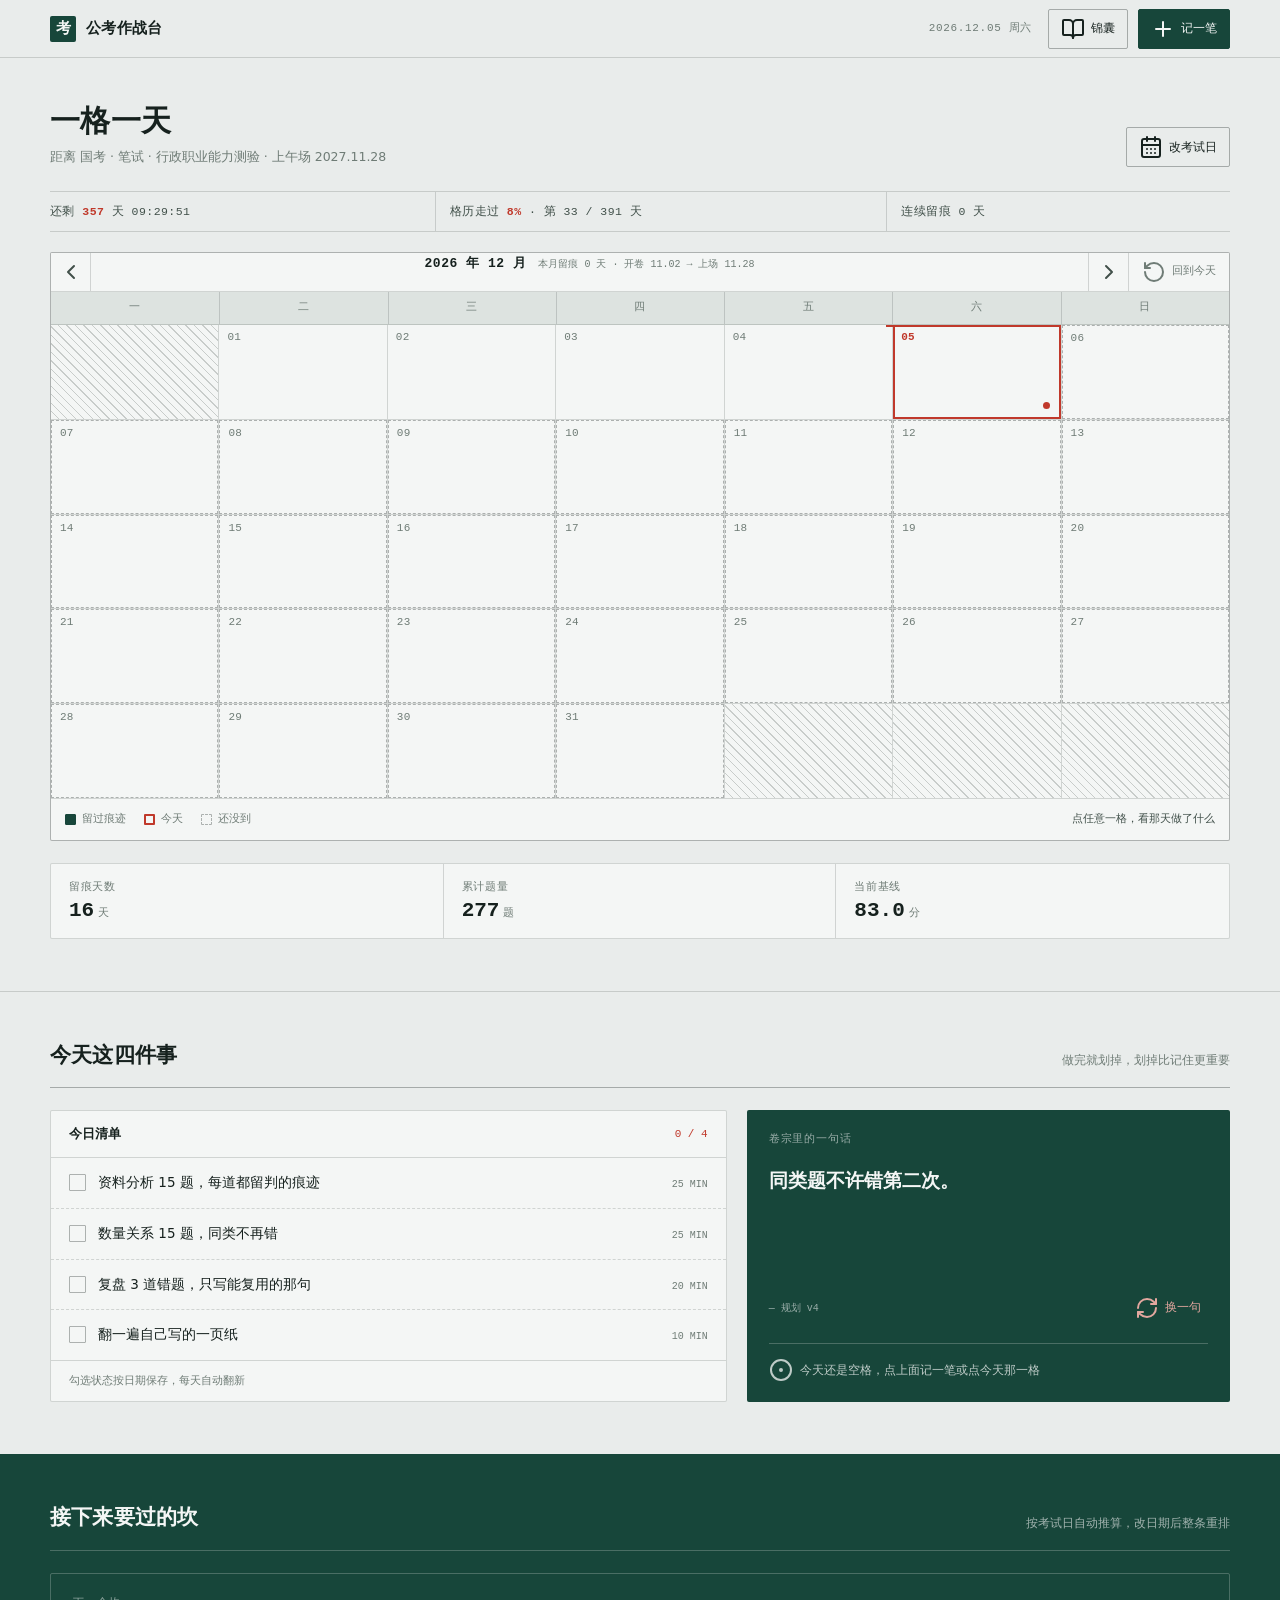
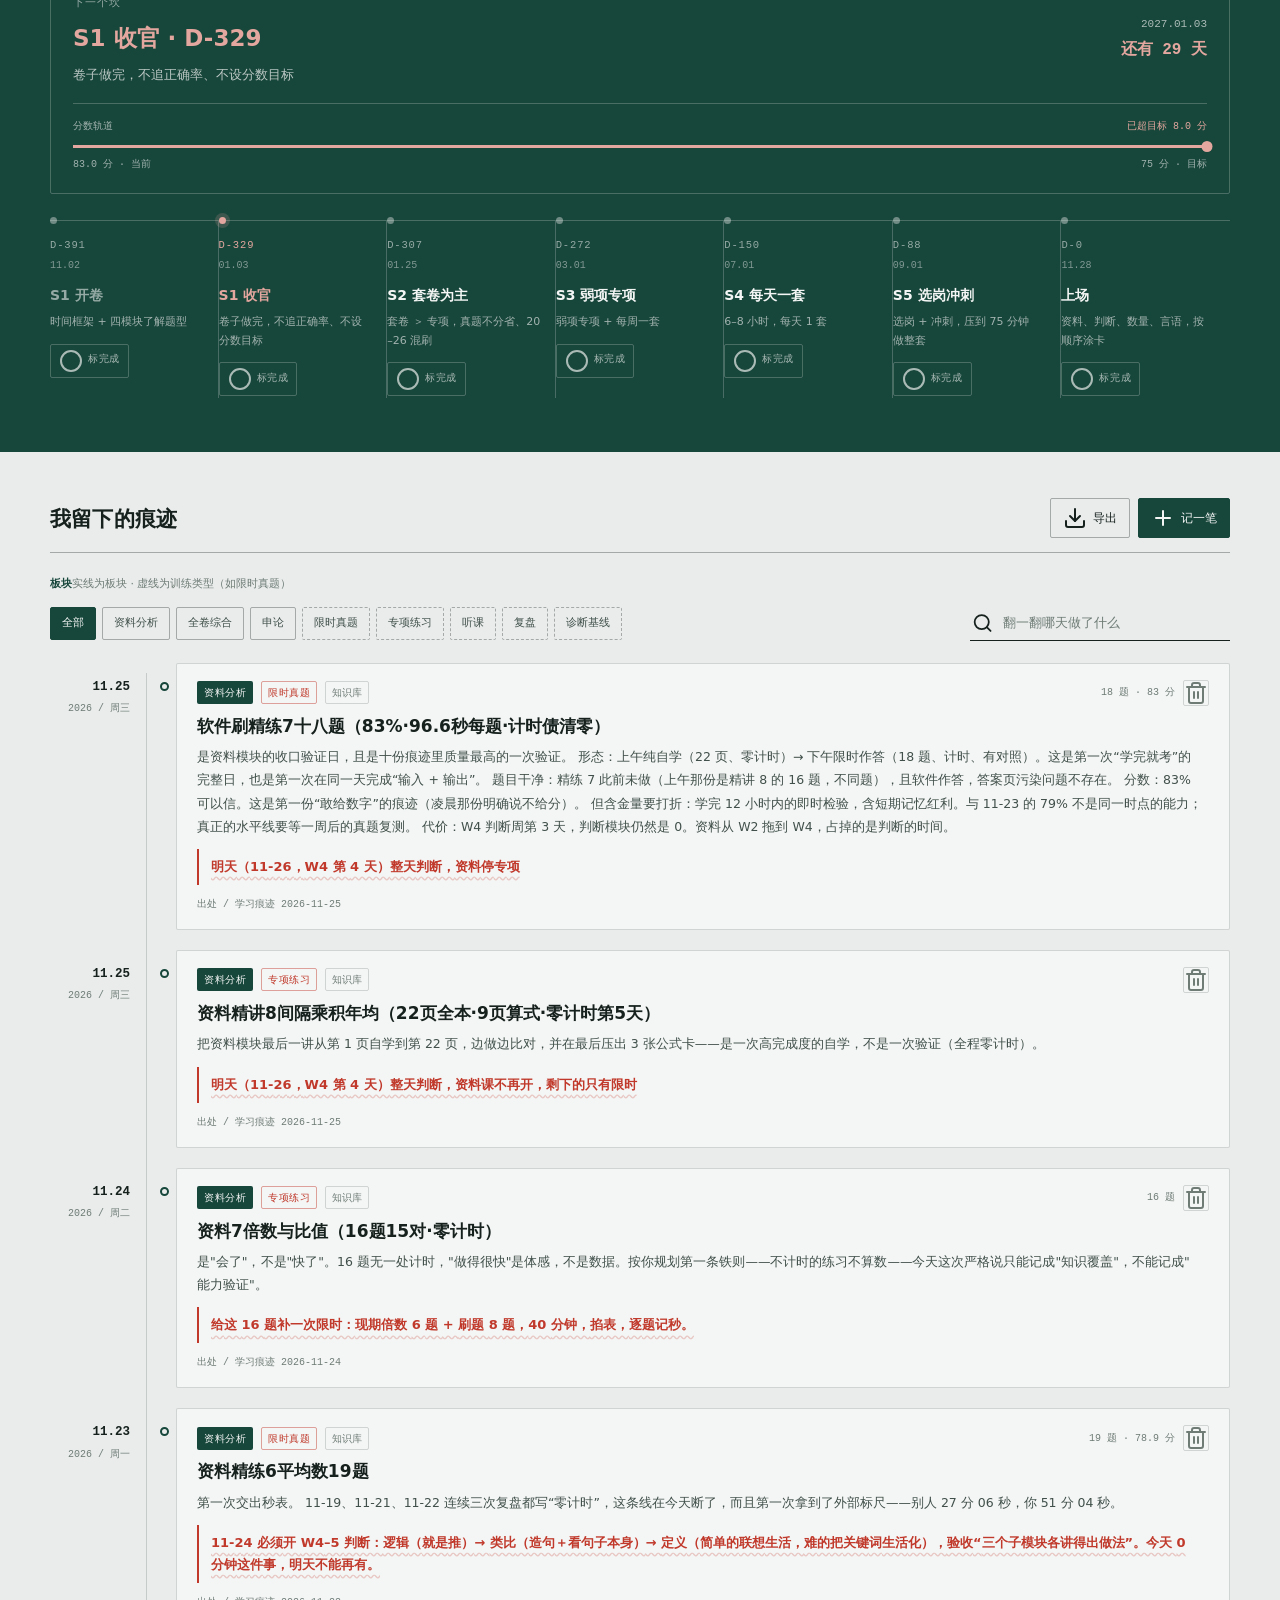
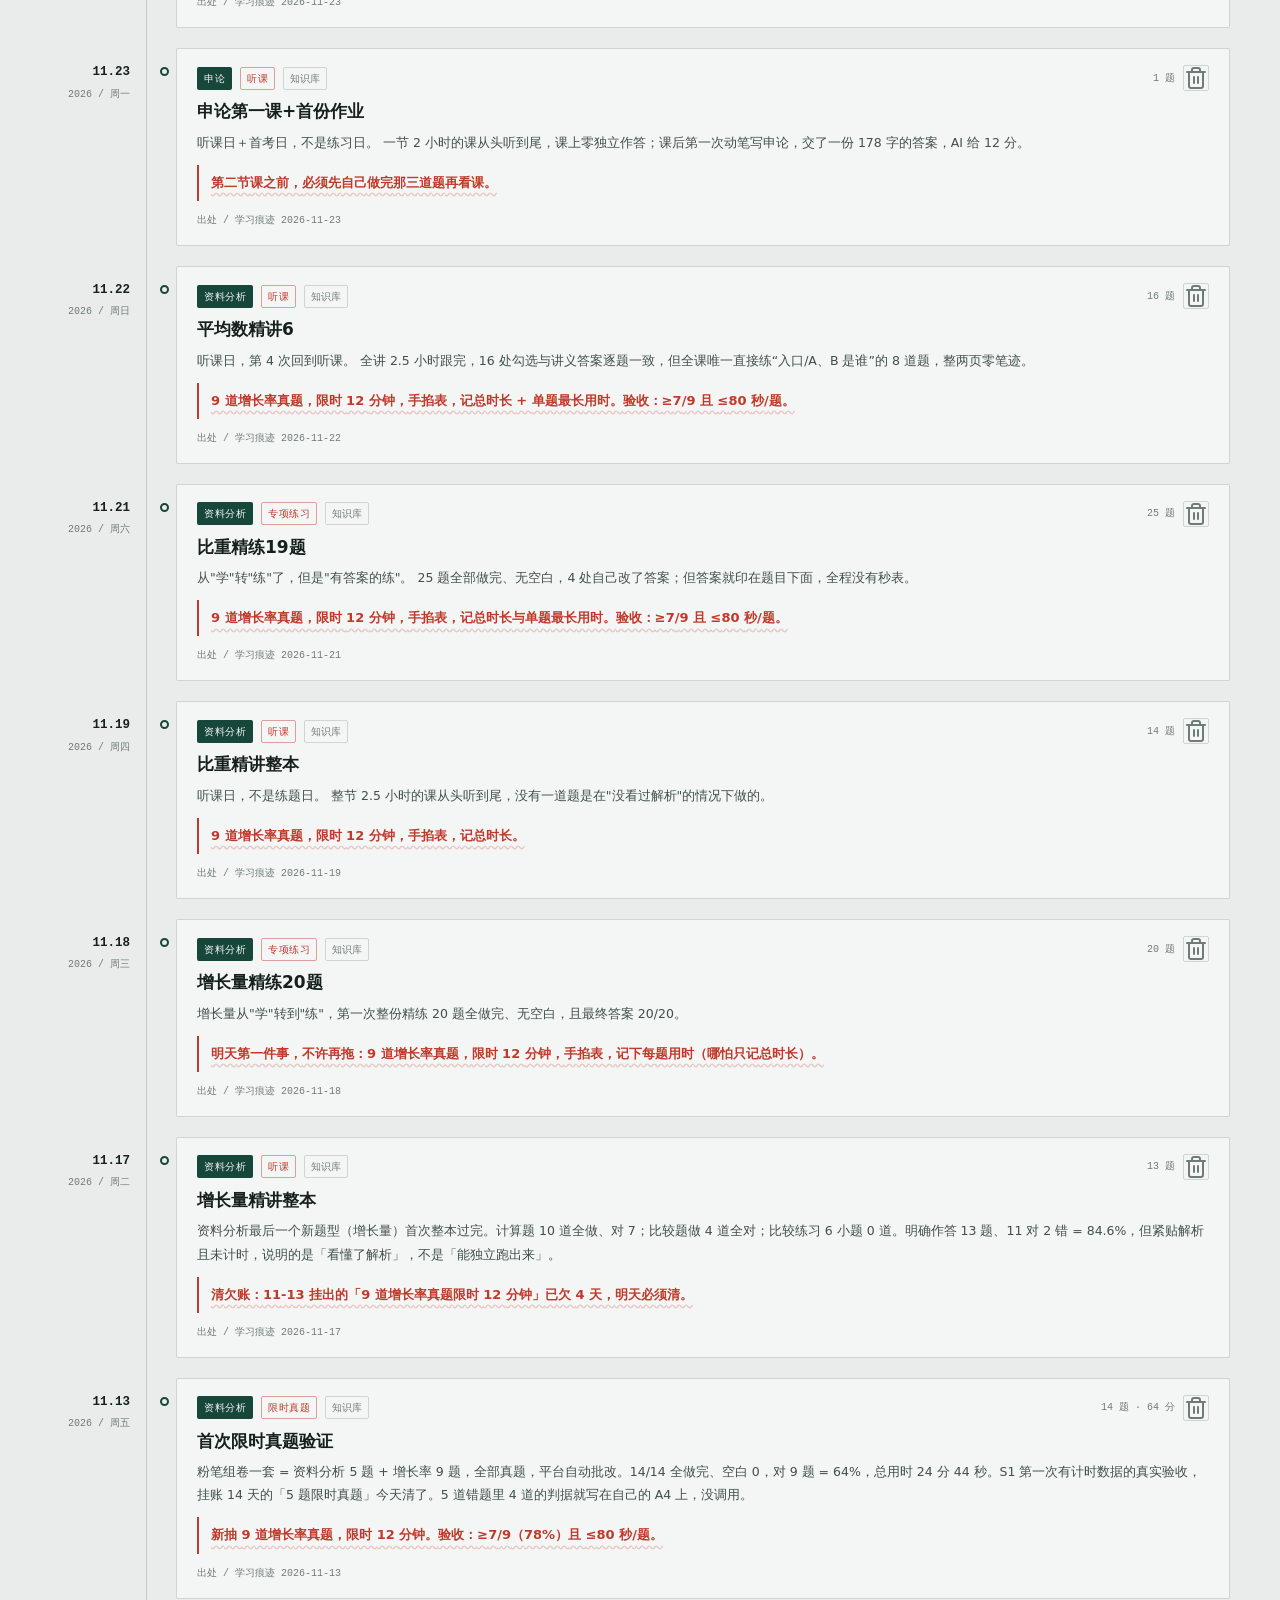
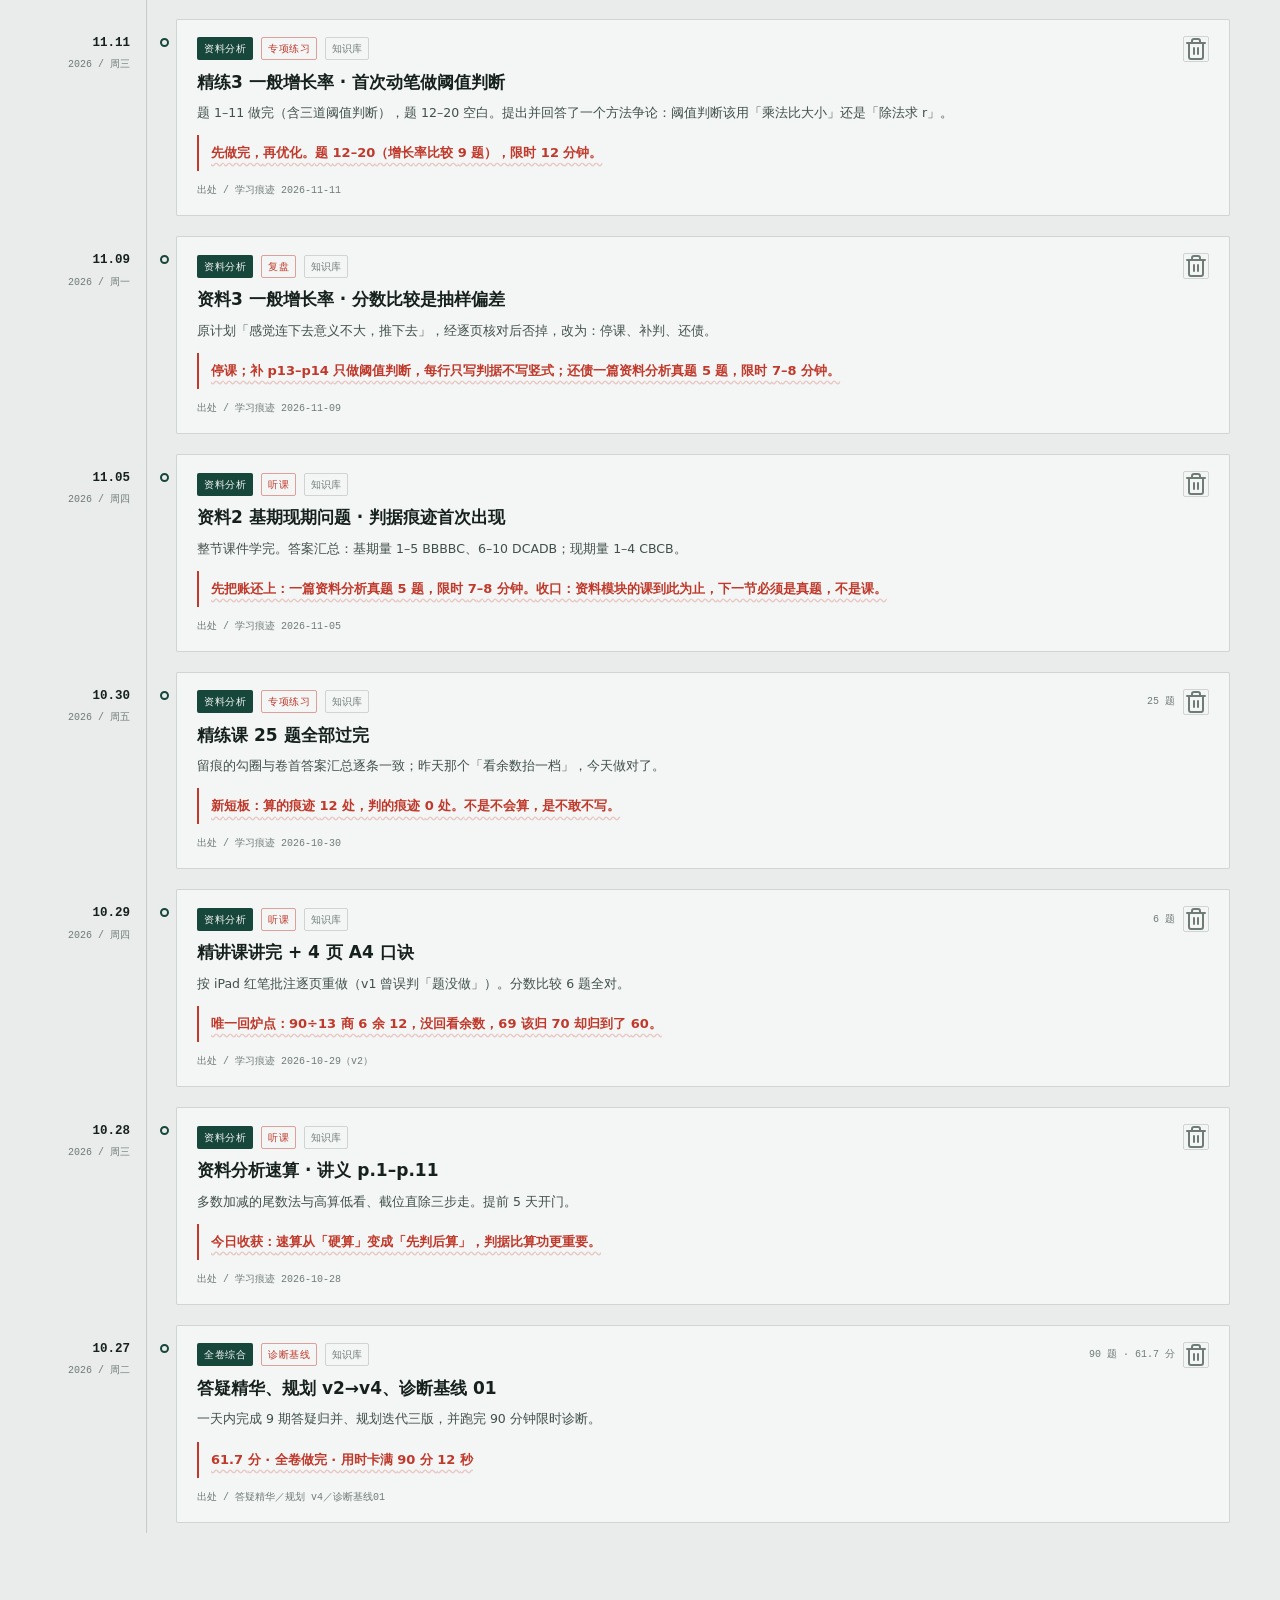
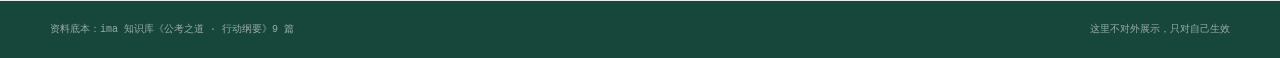
==== commit c7fedcf6: "sync: 2026-11-25,2026-11-25" ====
--- a/index.html
+++ b/index.html
@@ -9,7 +9,7 @@
 <link rel="icon" href="data:image/svg+xml,%3Csvg xmlns='http://www.w3.org/2000/svg' viewBox='0 0 64 64'%3E%3Crect width='64' height='64' fill='%2317463A'/%3E%3Ctext x='32' y='45' font-size='38' text-anchor='middle' fill='%23E9ECEB' font-family='sans-serif' font-weight='bold'%3E考%3C/text%3E%3C/svg%3E">
 <title>公考作战台 · 一格一天</title>
 <!-- LSF-BOOTSTRAP-BEGIN
-[base64]/vvlc6kmEQ+2ftKIfKSRHutsc/93jvPq1A31T5AD8hJWELPl75FhcSbQ5/u+NL5zNDvY5IoeVNkd/ULnVG40lHJI/GkkoEYh2KxhI9LQFlP6gX3Hil99KwUgwEZRDzrhfDiltnt9KLJ2zK5ho80f7lZgp40SPElac/mgoGhPy/sfPWz6/+vkVU9yAEvfHgr2JYDQixFWnn+cyi/mR5+rBy9zKeG7pnjq0lU/eVddH0N+DjezJijq99/PxUvYwqT0+hr/q+g8/JQfzY3fUjWlteqYw/B28qttPs0ePc/Nz+bMjVHAoGLkpxZRQmyPoRwX2xJQuoEFOyJeDYblbccX7u38zEA799lPfVXiU4DESb7vUk0j0Xna5bt26VXfLVxeNdbu8brcbRb6EW+NKdKDtkltyS4318O/Sp77PIX1M8Sck0qCX4KPUowS7exLkuSsYCrVd+tTr8zTVN/o+u+QiSRLKQEKCrHzeS9Lttkv1DRATmsQZD/63Al+bL0kohlOO+HuisbZL4WAgEFKE3EgL00RdcjgYglziciTujCuxYBcNuEUJ6YyGAohWaFEo24WyJmSgisETarBEMBFS2knjQ5trqQVodumvB5LY7q0uEu2T1n9wOqUvr3/hvPLHP964fuNPn33jvP7lH29ITqeh7eOJ2yEl3qMoCdYD5EudPx7/1/42b6O7WelqBDZGFOAgKRhoc3THggGoVSjUKftvQpDrXyQgQZ0aVg/vqi+T6rcn+Xuj6vBQfnBWHVpR03PAHn+4JhWSo9r4D+riZvZ4QR1K5dLPCi8WsumpbCaTPZnLvczkn91TU4s/Je98IkmSOvk6e3Im6QRJ+Scvcsf31e0FLTWjzT/LjaYkl6StPFfHHudPTtDz/DPpP5TOPwMjQLNM5nfWpXAwEpYH/umffz6eQJk2SWpqPnfyLWqxo0eo0XaWILfci3GIkMusQqpCMqlOPMAfH2hT36mTc5AEaFLvT6rpWfV4GoaENnsk+ZVQSFL30uruIaSFhPARYmpzexBZ+hfXJ/8Iw/T30FL/EwjGe0Py7cuo2X6H2y6hhOFLAg/NvnAkfjmm9Cpy4p+afuvpiv3z77rl3sue3oG/fFIHWQCXKDeRKDl3Pn/hJLTXIWr/[base64]/9R+SF+QaIKdRkI76BeP85UuF5mFhP6/1ZM7qWfjQFoSPUQkSZJerD+Bu89HjE2lqkOUvW40t1ulLg9HkPSXjFlvK+TE3odntvzB6u5pxlJXT4BRkbSG5osvzuHnvJrE9rsWX4QRMlS/u6JOrasvRkvPJ8gMn5MnUypK2kJWLMJs2Zzq6tXqIHLUAVbHlUCwcTnA3L4XblBgbQ2zMD6whmQb1OuAIkI1YT6afMbRq7lFFt0UDwhJ/riAFKK2EV46OKmDHyJg/[base64]/yuAGcU8AJuv7msNffHFRDc3jrHUxDw89MrXMgtc5bL6FvWM9yRKLQ6KAgxKI3Ef/1xWKgsl4lyi756mR58g+IrfxyL0jraB/CKuHzf0aDEf7dyNo9Sn8sGnGGlC6ko5PGI4ES+XEaorS39sqJHgnaM+xpkDzNzkZnowT/o1GBQuAHatxuHhI2nd7RgVva0JGIA4HySHdR3DCM1R7emV/ht3a9TzyoTxDIo8TmHAV05PkB/nYrPL8/4bd2bWULsqGM7sEjBHW9epxUJw/gQ53bK/04/B2WWyC0qLwyDqEioVUZe34NyrHInhH8Xoo9x23Y0/trY0+i6pTmT6oO6QzaAvyJeNNZIX/adFECQOG2FIw7aT15f91AAWKHJcgHQ4/9CjohFk1gRdx/y6YHhAh683/lAz6UW6QWoNsD/7c44bmuqYH8QbVxOxvrmqBG8OdLn9Ssd5GQha+/oafB1Hnq8kM1tZfNjGEUMnekWV8wSR1mctCh1APmrRJBumCfgvoKjWMYVHRE0/f0hPGda83kXV1eNsWfNYYPbRvescpA3kvTigwhzm2/xy+2wEhmLQg8QkXEnJA1h/[base64]/[base64]/dsidoW1tEFsr7fSWpYH8A+gljaY760U871/W8yvsJY2mO+tr7SW5VWAi6yl1dSxVTVt1AYvMtPJjKhtBauoP3T1JfpilfSKjQbhbQRy82cL2qs1NbVnS3EVtYmKKbbRJ7xNFVFcRUu8YoptdANvc0UUV9Eur5hiG5z3tlREcXmQrzrFPhvM9rkrodh3fvz+wOfHP/BEpVdVQkq3EgkYnQdI8wf58la3FOqm0IPdPUQEsVjttU5OZDpOzxarKkxJ+ZL4HzH2skldXLWOjp5gJOFoz905ymYy2r1p4tWDgHBlvHDne6BEHVzKpoezmWT2KFXkACI2n9mvIyQWh9xZ4g7qK4IecX/Bn0Q7WUCHkrQ5IBw+tAYClP/Jemm0D/ngInNXMGzDcijUThoKP0LKgMAJJOf93fzOWuHJQmFkukTO3oYWhHktxrwhWam81ZP76uik+iidS5+VyLupua6FiQnFD7VwtKNPpmqkhq2KcgVC1KOLNTPEIo5glt5jwDna/EZ57zGqQBBnP8x3ZfzGjE6PkFuR61iPV3AMwwycP1tUl5ezmbfZ9Hirq8crRO4Vc4pEka8hMJm6M6HuvVRT32lTo8B/5EHbnUVOdSfT2vJ+YWQy/3RQcPjSXeqKRy+uGFkVtR7evSY/I4tQGBy4mnSpFreudjikTs5ZCWmaBPc7bVw5fvNPwUi3o90tuSSuNBb5e/TxkYJSxPXEXwbjyEshFDTjEgq0hCIU0OaQqcTrjSnxuO7GZqQXRe3o6IwO6JhSHJwYAALyb+5pDxZbb3XGEKdqD2ck/OxpIL8wUKC/8KO2O00+Dd4nv3dPYHTTlOv4N7d0j/yKAtKi5HAwggal9NUfvi6CPBdqkXO3Smd1WwWkFRIruG5Dr3OvM7atos5M5F5m8CNawx2eJBFmF99n7f3Vrb26TmqRW14g9fVJxp6fXSxqhunn6jD5mr97Qj6xXGY3DcyBkGd6o1zzuKvYPIHqNk/ujPV3sjBI6kh2j5BqDy+ymiIHElzjtTekBdKHZartKVFtV1/I2g2XCqeuaBT13fhpITmaG3urJQe1iVEk1VYeZc9W1W3UVzCGkfgGasc2oRrag72SPrYy8mxgxfxXH0jzIhdOkRAhBvfoUycP1J35wsgENAryJ57eyO+uGgpFHlehqP8mTm3IighL/HhDwYw5/Zy08e4REUmPR8jvCmlo9ThNuiM59FPyDrQfz9cOCwwkkxbUHV9x4PWY39H+Y3JWwls3vpP6uay3dUtPYIc9nkOxJ3KRZ3FM6QLe7HFizynkVjz5hDSWwANmZDEDYldI7haA/wv0+ivwOvMHY/6QAjq4rd+fHqG9lbxIfiAZLcT5b5PfGPygeVUXCS8ZT4yG/cyo0o4ZC5TwhV0ymH9IE2WavN05okN+rLD6hMTd2TNIAbR1ADNr6oExiZ49iEYWG/[base64]/O0QaS/LVAXXYELS2EqzLjOG9h9aBSAo79CK/wK94YxvdWXvZ43Z/yqdCRH1DzwQLVZ7HNfRGs0C8zHM4D9FmDMUhX0dvEdMYNQJ2o8cGtnXr3ZBj3Qrk0dTAYjOOs6LDapaCvkRDojgDGRSntQ0HQ0ocQFXhNhiLCNHw6p2h0VFqPIEHI6/FUzwhRcMx+2K3SLsoIT6aqbZCtZbJA5qi15QlHsna/NvC/D4Zq2tgob0lqX9DM1leJkGba+R9dZ4M4PRw/tn3TE0nQQ/H0ag16S2kqM7i3VJYPochBlTaVoH+dWgXJTWLc2gVWF0AVgVxq6VmiswWgcvwng5bLkPyvRSXUflYEZcBcJDe31koxWXvAy/Oz3l8iaDGeVXhPHuWQ86jZVgOrRyWZjkvlUkb81ywEeZI099MSRbUk5F8fj5+KNGEdOJh7Ygr3CuPDMINTb4AwJKgQcaWXjf++TFJ0nsb6Zg4OKBcevBufMmdc2t8ebF86W2yRVPKl746ty0mM770McB9ydjIzFYl+dI+mQGK0eTKt5vM5kPc/C68BTWu8dZ74S1Pg7sMbzVVwFv1eudTK551vj1HNRqkUjPlzr1pUPWE2Xa05ZRMO+ti9V04CupZ46j3wlHNzWUYqqUChmJrDMlR0uuvKCoOv1JT6VJcJaQwmgg4JZ+pnxpXU3skpImWBchZ+O4RU/4I/83tvyu/NTfX2O29sFsZ8UX3pJfktuzhGOn2lZKsRVYJmValpta1B9vsjayVsbf8ZjK/u82l2MQohcq0mibradrbO1TLW3sn7qrJsiowlyt6Pu8DsqBbgfcBOkqHLXKT5+r6H2ipb3Nzi9lDdEwbW2U2TBSLk1KQl+xPxEudDyKcGzOAzpmrYK0mEL0VCUWx74Ar2K7uHqsj6QrOESh1bJH3fZ9bZDl3ZpoQ14/56Qn2cm8po6+RHoKnSINoumr1DM1Bkck6dedhLn0G9h/5ig8BWlwin/I727nM3dzLjPpw/OfjlPr0TmFxBjQgsOzwwvKoOFtvWOyKhoyTtgbPLiBJZMAvgqGEEkNtYfL+g3joMAdgkGC/tetfF07a5lCHNgt3N5mjTzCMJDL5ZutaiDLHjeMkrVIqexzjMpGwxAVDLIq2apGbRhWLhrqAyZ3LHKszKYuiIdhgzZOIVSw/N/s6v5O2KJkEVFDSzSASpiUKQhEui+wlloZTt0Mowaf5t0UTDNWiACxHMBqB67NHj4spEM1R0tAoXtUKV2e28runxcXCd4Lcu6fVK2t9Mrds0ciCZ0nVysrvjoE2Qpz1ikskoYSBH6WpG8aZ3bJ6K1aLdACRY/6eYuHKv4N4bQ1GevsSlEgaoEuf6/RDbwheeqKhAKI6d5ZBEvkso95/[base64]/[base64]/EJNiIbH9EAjBDmGeMgRR8vsYVI8lVYUDLGVM9e8EjIbYtQJxnI0+Yfs7k1kmb9XjF1E2Kmg0vqKZ05OU1BEUIYKz57cl+798iCLmg+bXKH0cKM2OwJoYE4ghHJsbXFHXZWCSWF+4NqavHH5Cz8Y/kKVJJkzE+WCB4aK7czz0oXk4veR4va1hqNvoE8hAhuk8Vhdfo5c71krkfI8NOrLUiw/NPh3PKDon4pnZ4c2Ukq+Xwivzuodxky5M1MQbx0cplFRrtk2bP5tQ3Ws6xygir2M+Wi3BSliGplhMdJTnqGxmmv1IHxe3OR8269W5z/4pMWUzOUsk32qZCcMRJNGyj37DtWfQskiCPXQbAOgVkREGIcJ8mIOY2fkXzHD07SPB7hRd+M6KKYWTQ59Isg3GIN2Q7C0VloHxCEl9TWq4rjLTp3/ZWuS2JPFkZtldDd11mD9xq8l4b33KtTQAwi8wj7Hb1WV0cYaBD50aKPA3uoJrjFwSS9juawqEADsYeOdy+WRp4WNslrFFIe68/UGYCcGExF/CgrUjQEMb1s0wDdRPBjcsVOC6Hhq0w2wxgxADAy73BWK5tmAGWWIKgbPHVyIns4K4A5o1AbP0Ob7UQVRl1/gCZ9cOjjEXUvLcC0mgIlJk1FehOXDuTBTSEKWpej7clj8q3BY45czyOXhlYTVNBszoYKa2R/gnqcJN/+o562GTF7+KIPmsVnAFtIZvKn3+JHpiGqey+5QjS1iZQ/nMvwd5S+lxlQKw0pCsnHyGedfBqngnmcaicbzL9IW9nKp18U5afuLGWPRg355XaSaEMWfqQqU35wVrv7mnyafaTtZzhEL50aImpjdGVj6HVhlvgr5XcnhYQkdOIBEMLzeD7B3KUYA6JDPsnvc06/[base64]/sDBd4MM6W9HDzKGOFAa3oCms9Y9aNxdXSS+4UIisMQgV9xVyP2CSYtded7AzLyXaHMzXx4koE+lPQxw5KF66ENLOGjvD8g8/jiEKrq09reGkTVIMoCoixsW7B/DYp24znBiPuOb20RLma+m0yI4wsFGGgIEoyKWboQDsVT2VTXUARE+QM6QanvoGBjhs1Zq+OEIuavxybpIV9mABHBT2MZpx4RDo7s62bksJE2hlKzu3zf6fK+NrXBoJXaIis01YY6TaS5i0AMM+Wv0JahmJzfG2RGDAMo45yqjgHcVpnbp/Sus/[base64]/[base64]/EIkUyOFVlSTKCXNaOY2wzo/LkMNdmweSSJDeCiL6XBQXBsAOIZdpEDhkX/1J1DQh49ZlUbf8Csib8dvDAQ1HanWTMKtg/+5R41959rSWIxIW9de3z6+fhC/Tn0a4AuBqIszpL5SLaGXJxl46s2LjXVcKmGSxXj0rtYOMXDh8p75gNBjrAkXx/sGZHk4bhR9BmoYs5/hacPzDCFaBLtEIxD1HFhZ43tkeBO/R63SfDrCMaPK9ilIrGJTeehk+dPjXYZxDesCRblt3tkkZposIZtCGC6ceJ02vhekoUpdnoacS+htdClg+5MKxmpp/hUmKXeH210Ba6+rvFT83Jgbv9Zfp8al7odpyP2c9aeDHh0t5h9IJHksXSPGbE/JdmhW+PaCPVhpPOkJPufkpMWti9LxhwVBd+a/MG3AGDaKhjDk2VUg8MhQuQW3X2z/5RhvhHTaBNqE3e4MzO1WBkdleoIlSgIQDd5O3jFyDPwD6gzFl6bgpMN1OtCIb7pYiH+HC6b6dkPCuLf39YRfTKTbx1prOdMVCU1oObiWVMDrNQAAVpLcTz+Jbv5Su0XeTXKPBtzGerFwg93RKedGSDJ5k4RfdXO6E9hEMOSQVILF0zoa3wW1hxyFpomCgg5CpzUd/RImz3iW0rJLggXfTH69BgNXmLoUgznZTAgbjHVo40NbQ7DzKIT7EAqsfXhT9HCuNkDPbKDW01WPJ3SNW+EIVtVDXAH7aPuPGQ9i1fc2GlMdxiESsZWYLa3CTBN66wl+IjBobjZhgI3aAqsag1GABbuESG/IxOWOhgji10zwyrMl2CHF9mctrCYy32UPqtnq4pjwhw5ib53l3VUGS2Eqrfa2ImRCao033COJVL8l6nVTc2fMl36w1g09VysT66ncgeiv8PZ71JXkP5CNaPmSFRTMyx3kuhT3j59o0ZqywramRIsqCZF+ybo8ZOFBTptQE+tIJsVS6ko+owAEYJ0syM3o/UNDHxKYuYFJdi0kcGybHGbIC/KayiLzaYT9YGb/NMzfDvgET2LffkhmP4MHVmr6VMpR2zTYDY9irePlGwUDGS7GwaNgyF49miB5cU2a6rrz9S9aQbYwo02LA0MbJ7mJV2ZjpW109mmEePp8WymPntMp1kmHnCos21FYy8ZeIjVJH96t1hTHD0H2F4Y/l2s05C7cqehD+3IBsPZXx8F6LlrzkM10LMCPYH5KwY94UYMYQKZb7AfO9Ee00sJBqfVg52Sq8ZTdKf4zho7iIjJbu3eo/wzaimePaSkjatTdM7x3jTbYYLuS1h/ph95synEFWZzcxl66SfbhUK3cmiPD9klfGwxQJ15SvPichisb5otxzB1cIUC1ik/MpieAARwxj+dUbhIpsugjp4d36i5tkFavBdsERFYerm5O/28tJ4hHMKeXyu64NJshrK7T/iezxdkm6t6PM1p0uvD2CW3S/2sLBdZBAvSPHliC3JNhto2vy/Ec1+sv5Pb4taRv3M32QtEvIYa4tUQrzTiMVWanqbKTmQzn9BWmN8RFz7MQpMe3o1jCubgSBrlU+qQwbn9/Ngd3RmWGlTUTUpYLBa2amgvqd2QzHAYMlFfGJm2sh6p1L0C/11l2GS8vIOtP1+7+tm1K0zcF7WFde4Ujq5euXqlrG3FjrPJ7z81IAqe1Fz6m4EKQfm36vT3jAqhaPNBOWZXZjW1p22vMw1B236iryGPsxqxQwvElVPmWl08yyosPl/w2QMIli4M9dx1Pou7HT6S9dWPZqNkwumu4V0N78pNa4IgoeLAftuh4KxUchl1bpEJGYNAZCcCqCspKsbY9roDhpAlMI1ESc6wA/DYCQHUW2lh03C9NJljFDx6SJoTKrKZiTrGvXC1te9F9x59gY/ZUMwQpAt95RfRco/IpKW2esbPd90xnXwjiGE+ebd+j08rUm3CKrqbx+bnremoAI9ZvUjdQ4eHanNP2CPJZnix2jDiFl6QnL9AGLG6SPTv3Hhqr8YJNgg6auex16DDBjoI4+68YoouPxlyZ8Lg+sL8HNbeGD0V2KEs+d1kSVtoYpTED34jB+jSU/oJW0pD3i+vNxk4sIKoPTLJhDdbZuln1wUvU5J3dw2Sli8OsX2E1IMC+9lO0v0KbHgb5jkN3rFFG012y5wDIxxkoy6TCc3cHbp1/s4R3/1BZOr/ErhkrqDq3LChcAA5hihmRxCedzEesqiNdKmJLbWpJ/Tg0iaGOJP7LIC2xB5AIqXAfZEo4jU6hfR78Un9F4krH+8mxI9jUg4BTM2zswYwZebihMmdQvIRaLR8vo0cJkYXQvDfOiI38F++JCKGeEquOa0vMbGujhHppLLdJcyK2Ts12hDMiYFaM4UXCwZdP3syxWQu32mYek6D2FoxEanA+DSrUW2biN/8mz3Rw2J00jClxW2U42RhvoxvH5g07KRSbfZtfupAPxP7EaeV7srkdtPaFqsL3wkwvcDuy2CxuE8EBVF+dihOZTZm2NQoc9RgZatjjyg07zP0zj8dvFA8ucj9gYAeH8r+QLur7cpAiN2dYtW0Ulr0nbn65gFPnX6y/C/DltqpmzVssTReqFta7gG5CwCMGXVyii/L45uPJKpkEiQZJspufz2PZDk66NxMSYxBWwmY3B4mzuPk9lqDqxdfcDKRytXuo7dGesnj2XY2ww8uzo2m9K0D7ODOb1mJtLjio/nNDvCkqqXRxTBo9eUwk+QhXnM82LyBHF2WjN8za0XEGSfJkLN3RbBg3dPUjpgu7u56Y5C1CGR9bAke/NJh8XJZTJtTCfcmbgs3FX5O3ok2TU+0AVNRPZ3PHo7xq3+hC7XJJ9nD5/ndyfzuHPzjV8Za3mvc6grLQfzQFYW+4ZcOkzd8oaz5nmKJhHV0BCMRhd05ixuXqmFqek5b2QKNIRiWJSLjQbz/lBxTh7byybvZo3EQqfje27UJdWwzl36FsXu8RUJrdaShxExBBI9MIOccqO36A/XlXG4dHR+O3E92j8juBnR9xVxKT0vr2uoitKL6ma5v1sZO1JejYB7iGWA0yIABCrNP1eUxsBTN1zqLbRCIybeg3rhn2LOFoWNqORKzoyMsx29SmewPReNKu94tchyJYlN8qBACrlg0hO5ZDsqhaDctLoyuOaalGZAre/pMezzNOsZ4mTTLllwoTYaEXpEbROJZ42jQH43wq6FJ/[base64]/3xzmbNn2qsMyhZdq2JOObSFsKP4s34dtR7oIrVuN99/K7AabjJnLHrLYXehr7FR5zeQKkEbVbzGFxsqpH2v4ceY8l99wZgSMJdeMn/xfnOrrvs3bEuwWouXUxc3ycY8UhTMn8XrpIvT4Oueiz/jm5mL+1+4RLkosLA0rY2Oo+NqynaH4Tpi+7Yhq4jizcdW/[base64]/isksSQjV/[base64]/[base64]/wRM/QZqlsF4c+65E8WxKBZL3X5YSGzALrPL4aBwgi6UF2b29dW1wiH50/23wkJxGWFqBynQoA+EmkbT8iJvjg30T9pjftjwd6EFI/52xyQErjP1a9EAtGYqzsu99YBFtf9J45PIraXSnHdD4WEbsSC3d1K7HxJQT4F4+dMgkVsuTQgxbuC3RDjX/vbmtzeQIO/vqGh2TY6tnbjJHpnQPY0NXm7Or32FPX2krjegNJQ3xzw1yuGuC40QYJ+exJhEAH/H1BLAwQUAAAACAAAACEA8iLdxpYbAAA3awAACgAAAHN0eWxlcy5jc3O1Pftz28aZv+uvwDXTiZgQNAE+RFE3nSZpPHe96c3NZebuOjcdDUiAIk4kwQKgZJWjGSWpX6llpb04jhOnsRO7cefiV9v4JTmeuT/lKpDST/4X7tsXsFgsQNBO20Yhl7vffvvtt997tydeU4LT3xztvH/49Ork3CfB3j3lfx8qR3e+O7pzffrn/en+F8qGvqAo0HQveHZm+t7j5wefHj7amVw7gL/BjT8+PzgHn4OLZ4Ivr0w/uj+9+kVw5/fTy5eOnj2eXLo32b1z/Mf7wQe3nh+cR1CO330WHOwEe7vBzctHD+9iWLvTj25N7//56PyfgieXXj+6/s30ybPXj688CK5+MX3y5V933iVdjp799nj/t68Hu5fQ9Ffvk98QUPJ7cPpWcOPr4MyV6dXzk2tnT0z/59rRB+9NDz4O9h6emNzdCy48CT6/PHl4PTh980TwEHUGBIPbl4//8HFwf++vO+/hZV6/BcuZ3t8PHt4EkgA9EOjPngR3PoWuAGpy/avDp7uHjy5O988Aos8PLhx/9mDy6MNg7xNABz4ffXX6+Oa94PT56Yfvk5Zg9/r0/NnjT/4SPL0P0yivnVhouo7jj2FCVW2tNV95e/ntt95+cwV/90Zux2hbzVdOVk/WT9ZijarefOUnP3m78naZNNuD9eYrWl3XtLfDBtSnqtXK1TdIU3/kW2bzlfrJpbeW6qRpzbWsAQxcqtYrb3BNaKiu18vVk6TRRQPfKleW9TfDBtVzOj5gXHljaZl269kDq+mutYxFXS9WKsVKuVjS6oXoR9XzXWewJvap6Hyfnr3W9WkX6KBX6vBPrVjSq7SXZwy8prfl+VZfHdlF1RgOewAaNxRf/WfHd5R3oIvy1k//SXnnrVeLr/6LPVg7aQzWyLef2W3XQcgrPzf+wbJfLSJ4qme5docSyhk4zZGN/+0NgdrFV39q+W+6hg1AfwaNAOSdk+iD+q/W2qhnuK/y06Ifwrl/Zg16TjGERCbYdI1hU9Ma5eEpSs6mjj5uL7xWfK3ZbFkdx7XQJ6PjW+645ZxSPftXsIhmy3FNy1WhZXuh6/d7Y3XTaq3bvupbp3zUyVIN879Gnt/[base64]/5kRwUIosFYP1uRv9Szaf1jsasWuXuxWiq2e017/5cjxrWLHXhu5Vghge6HZJIuEicYJ8uOzFt8Ber4LMLLjtEeeumF7dqtnjZ2Rj48XMIriOT3bVMgAOImFFfqj6nQ6nuWjPtsLJcRl403b9LvNvj1YRAyhqEqtPjxVJENRh0JhhSALe4/hGyPf2V6w/9M0fEPtjdq2af2CQtGqsOlsv9FndJrXLZX+WmqsmLY37BlbTQJLxYRZ2bBc324bPRWYYG3QVBGrd3rWKUrIhROvgeC+Pfn47OTj20fXL4AqmH6Bv179ZnLh/NHdXWgH6Tq5/RU0Ir1xeje4fQOEMJKfBE/PWvtFtB8lv+UPiqV21x7CX5i4Z61ZA1OBEwjN8Mfqra62YR/8YmkAzNA2XHN1tWe0rN54ExhIbQEzrjfXLWsIOPcIw+Az2zJ6xqANSAPOoMsmO+8SPIPPz4LKUwCNd3x3saBQvPd+BypG+fvNlvsjWECwd/dw/2Zw5zxSUB/eBXWisCnQSkq+Cxu/uurbfs8qsm/oAIdfBojF2BfPbYef/a0hN4QbMOp7xYWSccr26AKL9ItpeWi44a3D6FNACNfqhHPDZ6VnF0umsWWDTIV27nOL+zwA4ITxS74DrZ2esRajqQVSdigjKjpA3LmJYxUtfRzRfuhavr8FfD1wCGd3AQcVS9UmaSK8pIb/UY6vP5hc2+NbMJ2dYctwx0PHs/H594A717dWoBnO+a/gHJjAm5Uy4/RaA/iVMTbi2xXMxyqigNdsW1gOIZFrd7bUNkgwaGlitNSW5W/CCUcyPpQkSt84tagDzCJwZnsRHcuNTTiX/JE8ocOxlArrUP6DMOw3NUEWoEMHkqPUco2BOZ6F8xpSQmUsKvAAYCnL6NGzrtejs44/M2hrrm2uwCdYXgzaPMINEYTTJkiX4K+bZL5GucwW6hqmPfLocLcQoTow+tY4A8YSwOgBwwAMtBeI9KWybvW32f6vrrqo4zxUYgNB5NC5Y1oSKfmYloTtiS0fG2CFJFp1q8+EMMapWSfTgRQbCxI1L/9xyKPNY9y3BAyj6YxUBEudGCFUc8pYilpthZRNSVoQHC/AWR7ASl3AB82Cv5JjF3VSSrqnWGAfFOkEGGDUGv9KKdPsOhvINhLZLjSQQ3RF9BgAA7TyhjXGKIHB1W96cCKtxdLyUo31AXCIFqmaWzJDpk7ngaYtgFAwE3UVm3vjWCee0Gy7QUcrdYEJmeUeh5VEJml/awJa3IwAywbW4xk2TU5Q8dLgxAv6nMF+ufiOni2Ov0KuSXBVhC1ddpKB08gvKBji8IoKBrHRwEQqhu0D2oiyUtPDhc6S4Mhq6VpGhhBHDSpMM0P1IAmgE/GFYGIFz8nNSlkiexMCSgMBFTf29RoF6I1avBjWsWMg2Rgq35CSJdLN8w1/5CGo8TXidWGFj/5g/Mt0dFMndETrYXREADOZZgahIzSweTjGhqmmaAqyg8ODhBSAgkxeBX8qS3ykpPQnPpJIyyrQUuArkFVJTJTXCUIUBRWZUsTqpgsjDbOX1RoLx78gKkq6ldgwThWohawjOktDoFPW6Tmbza5tmtYg5RxNn+0fX//2+cE5ElEhEZjgzOnpp78+fLQDrsHk4teH+w/AlD58tDv55O7kvW8m394hQZXnB+clx1AdGBvpRwiQtvx2Nw+nJM0bTqjTicBi9SkDYV80nySsImYG/4ydrUqD18fUIJDjlGSjHCo2oUx57HMoVYlKikGgWjUDhDgC6GSAh2tSPhViQyjqQ51+cH+Q6+BsWmaKiSGCHvhd8IlV5B4t6oVxjKblXAcpBEfcQyIe8H6R7SunuwYtoC8Ck2WcYesr8g20SFLjSUGo+N08pmYlj/mLRI/Ma4rmA0qu5TJty3Ipn4QuHn3iTIeNVq9nDz3b45HAnqTkHM0wgUVbF6hZyTxa6fueR7yXE5oOi9aZBzCx0tlnLjlkvkOGx5RsT4VzhE7JOLlzJKJx4+zRzvvBhSfHl/8S3PgYxO7k8s3g9ocoInPpyvTK0+DgfnDhYyR/n5453N8N9u5O33scHOxMvrg5vfob5YRydP3m0Z17REAH5x4c71wL3j07/eDBZOddIpJhv1XVGfmebSIO8RdpkwkbXeAbMM6FsYOY199qlmoEw9MHwZ3HwemrwZNLgNXk8tfT8+eUf7da/2Zbmyj8f3TnhgI7jnzsgnKIkgpfTi79ZfL59eCre5NPLv7fmd8haawc7+zAQibnPgx2LwXnLgPCKOQ/uXQ6OH0uOHNFca2hZfiLS0Wt4xZQ6ObMLkppXLx3uP/V5Nu9o6/[base64]/ONinUKnBW6LRRbwUcI+DWyE4cI5BUgw/SJGtxhfFfKbh6eKglVYrtYKqB2FNworNBukWhsAxaN5hXByz093asJunZGPEjecj2MaXteSOzkzoSF1Nme6hxuphOeBt4j5UExDl4/ALJ8W7eF4INPLA0HTNUwwzuyBZ/lAf/RfxHScmcPC5Jqct8xcPqecJ3MMRRmj/Q+CG38MHv5pur+HjJPLyB4Ivrw13X92ePAJqPHDJxdJHzBjkOmCDIYLpFrg6LvH00sXwIA5fPY5jOUsE0TLbDqRPdxOGzD/1s06mrKjJdtSyVEOtY7RAnkBonIF7yjWV1R88VF+mR5gNi1JLMJhgkEYyKKGDh5tBpnho7xYE0SBMbD7JK/asoy+UinVPYWcc8UedOwByFb5ef3xurXVcY2+5Slo5Nh3xiJ4nNOmy85nNodkTutOyx1EYmYDZ70zQshhlxfP4qrIfWEHTac2DUllZobM0pIYDU7xI/Wq8NGk9DjazIRGDDNioeVJqpAwYG+NJZc1TpNqXMIplkuePwal0WlmCOXUSD4dTMUBmV62e7RfTI/QggGiSbJDFoR6q6tdOBm0fIAYBTgOKQ0Y4vAr6HlvDhu3QmxcLhqrR0Hp+aLvsyJiGDXlR4ppb4TOAwmhNjgbIj28lQTT7IEuV9tdu2cKoZxYX9Mfv4jTgdJwcThmjkiIrkkiLxx5K4k6GV2YRPH6BrgIwjHjQVYBZHpIHXNJFXG5mP3e+RQV1OHqNzE26lnt7ze/wCRL6FhysiXD1wwPLV0MM3GJKc2wVLr6OIPkaTkLCgFVTYyFhGc6OSkGlRgCKilKG0ukRFSyVkgOQIinmHtizwjVNMuhXmfjQO148Z1D29CQ8ACYQJPLN5MVEEiYhdmpepid2qa/5XadI2+4VAXBosS844g5JFF3mOolEg5pUolBBUGayd25yjZCqaULUiszU5AdlY0QxAVIL1JGkLCJqxgsquVBptY4iWTClSlw/SVSlQ5lUGcICRKWCKPZVJ2DqbaSFPtiFCEZGEmNnlJkctl9uGOqcbZcY31QkdEpLtRMcef8XfyZV5fZ2jLdCJljqcmUdbh6jHAuUx+rBcSANOVK17b8tws/sNC3JAKhENKXY7GhsDNeoNIetew2nL1f2Za7WNJBooDMqxY1tlcogE183WjnXsSaS4HFiDpjCVrEOv4pXxLYoxmiGcWydR5K/v0s492s6T/knTaWiJI7b8n1aGg5/EZgAEqpmtyDUqOIdiKNbIgCUn8gpTNbaCQiQjKA4vh+807cmcXGERO7HVRvP7tIK+4oNXI4Stu0FDItj55VD8dmQ8pSwRZ5jvhwqgbk0AjzljMCq40wsCqxO/QQKA9nWZZyjDN5jRVuaMTEwHQE+0BlNYYwK8eHNNkTiwzjaREreZvGMEwHlcVV4l3NVcoXVr/lZTQpQXj2IhXTSXwUUsEnOnPMxkK1smMODO+fk4Yc7jm1PJN1J6nhp8LMgDci01JkCyI82VlOiy2K5RwXbx4++s3k84Thiap8X+xkMCOVnGVWYTyfiYoMVOxOs3CIgitbs9Q5JW/yfAr+SgRHch7FGvOXOow8QKVb4f0i0dxshK5ok1AvqxZQLNrmzcKUAq8kdkuNOChJiW3OXJfM8+T4s5rvFGtZuEpQVYj5xi84lWYSy95rO66FassxJ5KlNbUTqpb3GIvHn4OJ0vjDIvc1KfKyvZmXFXrE++SxwbE+nk/SeIsb5cLhl1hNrEIjLZPKCMT0Ca7CUxoChTp2rzdm6gc5IFmmEd3FhB2klSTGKGcIRdOZDmcAhoYa2ju1GjlCYlwzX/aMxw5bb/gTEmz/sajCoBji+MTOwhvJXhVdY5orJS5WFuTiY3425JGGxlSd1p+jlNLsEGB4KkR2EeBnxgVjHenVumxLO9xAanLPnwNNnp6qLhIFqVQkfUKcMriAy8mRbBzyp2lGdKmo1eGf2nKxpDXYJGEuPX9BhkzVSFVTyjqUcOI0KUB/z3l5IksW1QqCS74du+PEi++qxEqNC5FaODxtSQRo1rL4kSjhLBuZosuji08Ju0C4XpkhmQVzRONJMsctEqRZa7k067K8uBkZ9DPukggWVZVWoKRr6bT8Ax89EQr8oyJXngoscpSMDUQnLZt3AUhoCcfAJM9iPRWWYCuTG/KJCC26AuclQrQNapY7PWRlvFx0M8wJJkPvQkYRJSy69pDlHmc7z1Ju5EBg68Fux44UdQL4s1onZQIwThLtrqehKeLHaIh1jzbD3p/vphOqp0uNV0ZMKLuAgjBNZ0h8CUVWaQ2jEAem1X++4LUk4MijO7en+++j5w5+/5vJtbPT299NP7pFyiUme3tH3z1GryacO3P45OLk82fo+QTc5/[base64]/iVBowjDiFpkr0ExMZ1VnuQMc6EskD5bzeTLRneVE3iAKyBMEcTyHD5bhu2nfa3ZwJeaI4EOabkXUvDhu6dKa1xzxMUiudVzL646jsij8XSktpTtrYD/53VhBFIHRcZ1+FAKV+YY/X1QbqC4r4TBUmMOgLevF2lKxWoGpwCdBRVYUoMYBpG9phEBwhVa0NGCL3IJUKE6KmwYNnkPRLZ2xwOBSC/OFAoiIAknHjYvSUSywvpqFhXiJj9NFHEOKBK/[base64]/w0Y3JnW+Dgz10vQlfOP3rzruTy9cULOeVw6e706/3oSnYuzv53Y3jj3YkV0yZ5gcnf9ZtT7HIIPHARrbfPM8l+PgdNOExBfkTC/KLatHyRLuRmm0VLrZZ4RkGhsx5tz7r0lIcbmpdR1WifWGAhe4aZLr93DBn0LHd/[base64]/[base64]/KxLHXyGLjE7SZ0YuwmvbjVjL47U6cwKLYVmY3HWNxaZ4PF7uVsclIDYEU8J5CAnH5egoX8nNx+nJos4P6lwSgCJDcxSEQOCMRsyIKoIolZEo77RTdAkK6qQGcXlntFITx7k506OPiDp+9zbitV6uBrWL2Jinqz5aVYOISmo/zhRghKvEyNBMCMsG+jYVs9UXWdzjmwvIrbasX2W9NVQBIa/56xHoMeJiWvRj8qP6GM6L3INo4pTjAQOeSaUfqGvhdJv4aOhucL5qVEk7mm+ZZYgSHiEUUh2/lzUimthUOwVzJVY8SO3THJTLL7YeBtbMmmVWbRhTI2Hy8eGE6AkgeNXlt94o/[base64]/[base64]/7lumbSiLUU36MrJLC+hBfv4mnNxsAstoG3WMKusyzauqWEwH1pkavc/IA+KuceUoj6Ny1Q0f5t5e2JYsra6HS+OeBsevENO3wSvITt8ma8dvJLObQjyTlXEulOtFM59MsRPfDH5Neam3ygajwiTe3VmOn2SNhHKhZ+I9zQqp3KrUow6Jly11bnT0Oh9Zc6U6jD8MVhf7Rq+9Zdcqz35+l3tEXklMw73vFoqveA/yIluCtsJjadEUAhHFxwV5DLCjnHKbT77yyAkAENwDnqygrkFuedQTPYS3NWOXAxu8kiX6++/s/tBxfWPgS5Sv7DJjcrLMW40KeWhjzFGmyt1hxgYP0ofiS0rL4dD4Y0XLEatGz5hwP3NEpzVU7FVpca9ivkg5MQ4vLflegJQ9pPfvy9THEXqZsZTnEts/dkl8biZpcBCw98A7PVw7lQKEMbZDoUuegy+KVXAVYohWGV3CWyCp4jmW8I+NYXcT8i0NJHUU1Jc6P3hYLm2A0GKSvzxD7OcxPsWKyjK9aIX/JOCHZnT4OAE6cWqV68qkX+zqSCUU+aT2cLZoDO954/3GxVfxx3W5RzQJ6GRlEREH0a+zd5pmVxmL8BU+ibvHHMGWkv1ZsQwhEApq0rAqRj40xqNBiQKWSPRrQlecIY93FU6IkI+a64W46Mn6BCByGmMz415RoCkWRy0KIdZYBDPuz3FPbzJLhJ25eMohXWoIlgs43R3L9ZDVOWqD5dl3qK+IvmI7Rvr/lhOmuFRzRJPgpbLW9zilElmvqX1CaS48rxQXtdsL/w9QSwMEFAAAAAgAAAAhAADAkILFMQAATpEAAAYAAABhcHAuanPFfWl3FEey6Hd+RYE9rmrTaknYYFsC+TAsHl8D9jWad2cOw+P2Ui2V1Rtd1SCNRu8Im0UCBDI7CIxh2LwgYAxGaDHn3PtPxqru1if/hRdLZlXW0pLw+J7LeKArl8jMyMjIiMiIzPY3NffY983RLxYXrtfHrrhnH2uHNmj/9VxbnL2zOHvOffL5Gk3T6l/PuC+/qF+fdcd+/GX+Wv3reffMcfz74WTjwhPNqaazpp36zNYa1442rt90p7+qX75bv36zfvFxfWJ66Zsn7skHv8yfXpyZqF951PzidP3qI3fqp59HCfgHe7d+ojWf3mw+/Xtj/lL9zDkoucssWbZIrM9dg+r18VP1ozcxq5a1cqZWPzu5+NMUQKl/feKX+SkEtDg3tzgz6s6eb8zPunee1C//uHR1ojF7f3Fm1j1zs3HhZvMWdGFWdOTk1NKFq6ILizMP65dONG7i3/Xr3zcuPNA+LDmF1F6zr2iWHLOqrdc2H85Ue7T66fHmo4n6pYcA65f5scWX01q238wOtDnmoNN2uJqu/DI/DlC1N9vXGPlaKetY5ZKRGF6j12xTs52qlXX07jVrsuWS7WjbtC3aYauUKx9OffDRgW0f79n54QfdIm/vjh3bA9m9n27dtmOv9re/[base64]/9uDPPvq5Dn8erJXxY52+Dj5ee+u9bn1kX3a/3+v/2LHjI+jJPh0oFOoAweDfs6fp9zj87U5NUcoF/H3soQ64XlMwcT4+0LjD3Wuc6pA2LFPMwyFiMfS/9utJbbivmobi6arlDHXph8vVnD6S6NZGtGzayfYbZmJ4ZE37mxqTXPPk543PXyzOnAfawxXGZHb2HJMdkOzSsQl3ckzbtnevNmCalbY0IG7pyEv32AQTb/P2d/VTx6ESUh6C/foEAZxwJy42Tn0PFOvOjwKc5vObS9fOuuNQbXRx5luoAInu5D137Ori/LXm8y/dscdA20v3LiEgxtknf9yzrReG2v5/90FhoO6fR4/AmoN+/jIPS/IIkfypn0cnfh49y3//7r+e/3P03j9HL/zF3r/[base64]/byyUzIXrVTWUg3yqVzOofenfvwnUoewrpyLi2lYFuAb5XOAQMquidOuaOEBIEXdjAFDAP+9FnOsZAUssDOnh1cJFDkF0oZ9OFvVA23WemoNyHjlk09L6BLh1wPACoEfg7pKAtD1j7t70f7wGGUrVN41Bw4cgaeUwdSULzNjd/yGs+0KgdbjTJwG2iFys/BA2EliaDzZkFYyAeZtUslg+ZkbEEYawZ8Xg9oNT8yBwCfORw7nKIiZ0w2D+b6aqB1Ka3IQxgoAbl7YY56TcS6ztj8rYDLMPnacWchNqidmq52nnEeOteUd0iVFUYP0zJ9l7Jz5EBEkh/g0nnctvTQ7iijVxSK9GakxQxKHgmVQGgtIS5T4N+76DNkk8Zg4DXbg+PQ9utfB5hp5NahmDvTjv9qXyhDLuc4cFOB8eSTCt44Q+BCK3N71AmVCmjVsoolRJau/[base64]/yTaLW3o6OL/tOJlcEYl258Vf/hIkujIK+5k9/VL99vjI815s+7D68snTgNEmt99Ft3dB42MZQefzrlTn21NDq6NHelOX0HN17aZLU96T1ac/obIfpefAp7Z+Ob2fqZccQRM2HLhkIGdhnR0WsVmU5Cg8rwoLoDlWgIgVrhIYthxoxy5aY9UtzQseGdpNbZkdQ2vJvU3ktq8Ktj1V1RwWwSYBiEhAIIBynDnXgOCAfRo/nFQv3qtcXZM0xekOjJGoxHkDgA1e7pS/WxSa0DZJZ5H5vcKi+SmD7IsSprVZNpcr16CR7H84QC3jpL6aIJu3MK/[base64]/fYA5jaxtw8CKIoHE9+33z0UzS9/uAWzHdM+TsTjakoHMCO7j6/6x573pxccK8/jlYEkZgLRLOafz/WKsudBj31RDQdpF/QJZvTkYZGFCmVNNpeRKyQU5EinRShWkpWmvhWqErF3T7IhlnaTzQQaCggRlJLH8HkiYY82DihWJfBEBS/6wEQoAr0kgausuaiRWKbwp1ZSwf+vG9/wufIfeVwOZB5TMfM9cYWZ6kH5Q2W0i2b/[base64]/QJAF2y1GRDZC4BJTiI5Pchd3NFzzelb9cs/Ls6caZz8sT56BDS9Vtt91QS0VrcBBgZUuiohE0Z5Bbgri2E7/sSTA1JUErYrG9k0ZW3eonX4lJNjgZAKvA/MvkuV2qh8QKDyCc52gtWo7O+8sn7RfiinwMSa7W9tYoBJrRjN/Z3Ibd8kytgxZSivvVP2CnS012DZ446iJ1TlCaqiJG2USBLR3C8foOCM5oZ9Jd6DhgzWSxEEKhK1TAQCDpOI931EK21LBOz5PxpzZ0EzX5w9jsY5hEyNCdwzwYPa2nx+o3FvjvLV+qIKJHk7EyZHwHi9y+0COoLeqUqjmAKdO7M4c9K9Pgv9IXW5+fKKO/6NtjnTgzBpqqGBze2ZHs29840m1Y9+wk2X/CwGP1F/8CbTKTvpgpyOYnrQ6ExK0V92N0kDIuEvytC8eiCc8G/Q4QmoD6ekQlBAVLKOhFAt14A1E8x20ac3QfLxaaHSD6suBls6SzjNZ4+bL09IxCBgGPHvCDEwKY3vvyfcEHyckXb65HZo4u98o/v9GjBpCSn2ERSH9gLTVrYAsnQwj+FJTQgOmJBSNmi9ZnpAE6szX65qBiZbkIItSP7SpnV2Q2IPltOstrYEy0xiNSuiKVbaZ+2PEU153/TQLdhGgtgd9yIh/l2/vlszC7apZfCLLA0CwZwvMBxcLUB2XzXmHjYuXgW5iTAnhuajLsID69fHFucWGi/nlm49U9LZyk2y/enxn0dPQ7GfRyfcseNQDMWqR2chxZ2aBalCe0dzxy5r/31Z2/j/NmlkB4bio+6da9rbGxAIG5jd4xPu2cvunRMgDNVH55rPH7iz99yFJ+75CWGv5jz39OzS5afunUuoiVDnFueg5iPoYuP6qZ9Hj+Dvz1+AXN28dRf2/p9HP+fe1688Ylt78/5xd+ond+xEfeI2tE1DufTCnfyyPnq/cfPh4sJE4/4c2unJ0u7Z2NkaD6oMwnp+yz2G0vnii5shKz1XFyZtnvzdH+/p/cOB3R/uCSoFHawKdMIcixJb/[base64]/WRoHDaVw7OmqB0QKpPYpJMWbCr+qgsovmzDHu/IXZ+4D4gibh3nuLm79nouolhqwu6yERHUiQI0aUckiemRSgp1NletJOpMqfj99RfKHQypPndlh3OhpYr7jVOKA0k7Ky6SrwyIiGw1eFsIP2Fya+tjQx66k5HRQG4uiJQmv/XlgTPeIR2k9pwpjy4tz8NoLt0q2QDQ+2g/22oDGrVvkza6HxvQ3LjO8m330p2JjzSQcptUXFTtGJHQlcJe+PGOMIOkKMHm8gQmxPkw0zbffwEmHbz5dXFmVHYLCX6/DUapiM+clsFKbFQJml16iuUl6lJ0Rgw5SCpWSXLAXh70ocCGk76kD/dkOezFchJYHYqncvtOAQyyC5Q68wSnvhlQdccAESY/rkMQ0MrqJkCugXqSmULZRtPm8QxD8Dfr5LP2gybj3KWnc4UzFzwDAdLZLyTmSxKx6g1Ah1BF7013tbpneKANNWiTgnEKKXOaqoIWveXpzwNYjPrhenG1BXtn8cn4f/nNGARgG0Qc5o/nQe5on7rePPItcbRe/WxS+78C/fJ5/Xx8yDQkCY6UT95G2QugMC2P3nYFYNkEDSBrEpBNNPxVwqytLXYTxCOy4d3mXmH9OhwxqdWXz+OXMWr4DFDFdDt8ZDzwz2f/LH3b707/tS79dMdW/+2d8euHdt62/mY0O8cUNAhc0fBpC/g6HtA11KmUoCD6cR9K1UEnBVSlt1WrpilZCpXTcPikd+w1KM7FcxGCqcWwG838+laQQjwmjdrPLYtobHhpgV7lCADb4Ka9++5T866z++5Z39oLszVx7+Tc3TNPfttc/pO/fFT98UPLOwtzsy5j+aln8TtxuwzFCbJDYPnSJ4DlUzBGZFO2uhb2YTpWx0TinyDHah4JLWhDqmAULGY2XbKtWw/73oxE065pqes4BR3wk7F4IObksapXh20msB6hcb+1M39iMn6M6EPeCyovTZMdZdTrZmMzmU7DMwp2t210AEghbVmKtufLvWZud5A72PpkboVLA69A16M0p8jBwBa2iBKHkNK4p8hcaij2x95h0+XJG6kM7aRG0yAjPP2u7hK/MQhtJ+93eGzhtygEH1UoorBSlTPImXKvX31l/kxdh/6ZX48xrDNxb5caB4db574tn6UKPLOpaUvHoCgNFQAHGVtW2ueutu8/R0f2qBxm85w2uvXv3VPft1cWABSRccI2pvVMwX3xuXG7P36syNSLRqHXWBcOC59h3oQFMJTn7HLoODUZ/5Rv3nenTxT//to/dkpmIhipeaYOZCH7EohPYSHF/[base64]/1K0Y4gispbIP1RB6fftCgDLAUu09Sc2g/8I6ZDYVCyPYvjuSlzYhs0hFjkV+nGBCvgWOjFB5WNotlmaqI4eJwOJ9HyRLUXk9XHcIKqI96BlFQUDcltN9p73Szlu9++YAck2Yb33/PCzNsQA4CQ50bTx/9U76o5kjsLWtaBcMQfWITJR7hv5PQ3uTGhZnhrY0aSCm+Jad+5Jw7fW1x5uTS1UnfpI+7ErqRyRN8z4yYpMO9UJZnW8UNsN8p4qap60nWaYR/TdQWh1Y3YL40Cvi5fn1AK7FoH7CA1Xtj6vTZvEV8uxNXJ/7s4fEOc+ProfXNOesQSO3AxbesI63FU6PXaemqlW7rt3I5s7RlHTL4dT2b26F8D9A2NO5YpZopd1bfGhieZGgXsDGgYCKXUDe4HI/bo8xUf9o2BqCKZZOEidZIVsyArEEJrgFXNAkaWxPRJkKKIKrqKmDQSGx0lMD6m+VUASIGoCBNjmKZpFMrbxrWr1fhZIl49umIGdSBsL/vazojCr/YUczvsJfJsjLnCp3LWEv1+WiHi8NvHlTCr8kJq6m6NlIX7fPBmhITXhGRwKX2R3g++7lpUiWB7ZlPifAAduond+F2/esTzenHwr55/QGK7eeml06crl/4yZ246D687PlLhDxq3ROzjTOP3Yd3oAyLkB6XSVeJRgR2N9sgXamEeeCAA5pVC6LEwsJfT525gjDf0dlGLkF2OgEfOti4eLX58gSftGNdZfpwZKQxYrqgOE5uvrxS/8ct0Cg970A5OwqSPcSoll1Rgfvnr79MzXHK3kjRloj0tl7T19HZ4JZ1XGCdRpoi9I8LDXARwgYNk5PRU5E+yf64Dg8bPGUf/8ThNbeuJ84tjA9uCLMxlXC6uB5NnFK2nTvc4+3HAfEmcDaCWOiOlAAmttVxqhbAMQ3dHyGsMF2Y0UlYlKdZvqXWKPK+pYpaBN9zqAT8gabtuU9m+CC4tRrPllpUznCX8tVhgIM+Z/JAVuzOaEAoKuzc04rvXQKla2l0Ejq+dH6WHHCvgdLFBvvwmUF9dE7aBjXedbR/jt/RUhttcV4A8uv18aUbV2FFuseuu7MXWX9eOjEB689bee6xsaXL39ImegrPIGjlCaFULhA0m2x7BbuqkAY9eSlk3gqKKSkUh0Bq/tcNX8PCMhQHHXcO2IbWBCxjK44kGTD1DnW9q9q23t7Q2mjrWW0Ve20nlE9tBCFCPaP0UEsWSsUsBqKaMIi1kPEiVORLe6ZigCQ5y9MXggp20J1XWk3lGlEO1X1wn6KC6YvCVQAXPmUD/g1Eq5yy+XKLOGjDJcmOX5rwFvUEIiqCNiE+MFbyPalIWBOC9mjARBueJJUiyZ1qJcVU9wkZwqDGoGK+I0OXHFwF3YMrhzz7GpRbWyl2Y9IyzAc6Brwduk9r6ltARQwHqhTRAb2FhXxE2g8Hof3SYKD9ErRfGlyu/ZJo/9Ry7ZdWal/oATkfN72+9ZosVrBROrkUcXtkiCmn3NcHWpBu2W2gBgCZoh1mrWeZjVP6G3M3m9O3lvcoQa93e3lVJuI0srzKkrKtv5p+nYOeww1zFHT9cYifp1ES2ENeNgbphjb2yya3H3T/UP1OhF9O1LFHblw2jiO4sa3hrRZF5c05p4dXDJ5TXnwMArQDiTmxp7L5t1wrObx/[base64]/qlqe/VjECQjWQdrNzkK6D5ktKG1ytdnloqkuTFbePGMEQcrH8xfSpgiYKBXwpNlsMfmwazuTloENo15DwXf0NwnaWasKmy4AdHQhCm9utzwqFjE7oq44j2KWqSgFwDVRTZi735h7uPjyRv30EQItz5KuoOPFN7MstFGM1cmlG7dBLwL+3Pj+Qn3sEiZS4aXP/66ecgmv/jhr6fj5+uMLzUcPUUB8erkxfrp5m/x1Z0abC9PNZ4/d6dMs6rl3KGBr7Hn90uP6xO3ms+fQWojjogXhIJoQ2kAgwYA48/dpNDiiV6bCje3+Wj5fMP8dCzBDVspuS9GHCJw6AFousVArEbFTyEphv6E4t6HPgg527GKVhkVWNNAQY1jkQxGwEzhKE/us/d3qh5r1mZr1GWY5UhNBUZxkY8AZYxQl87N33XOneVuH342pGXfytO9+Hh5VD/AGkGi9FmJGvZ8o/qAVGHGg+x1qHzsC3Y+D171Sc3KIypkmHu0pM0pCYqhyIjL3COVgYC4r5QonA2/kQgetcPybyLCUvfygQjkwP0lfcqW0Xk8cAwbkcwLQw4gN2IfTFV22iuEHwCINQ0QPRUPYcCkfJD4GHM5rY281G3UU++foBZKYDqbsarY72Dq7EasdQC67gXz8QofFErFRBKp4747G1wA7wJCIuTn35AriUW/[base64]/Kxo2goZkmDisJCUhhMsMGDk8iP6xBKay6MNpeyd750FpST/[base64]/37KX6j2PuqZ+WRsfrl39s3J9bunqn+fJq/cat5olv3ZMPQLxxFy4i3PMTiwvX3bOPlkaPC3vn2I9Lo1+7R05w256pySOwVyOOdM0pf4g0qeOvtiDHU044GCpOviA/T0JHsl05/CUIyKssvd4ojkKRaHGZQFvcu0SCGkhVana/4deEurkuUSQpAshUbk3hQl2haKCkhpE+XWp0T5I4XTiJQ8103kpiiUVPKl3JlHND6Jn/7Gj90lVQsepfTf48egTmCDRE99gPjR/m4HPpwlXQ+zgyCz6RsG49a8zOIFVRC0tfLLhHrqH0OXscZjbQQqmMA9S57fqjCygCL5wF2gIxtXnviI6yp1Cxu8iLK4lYgyXlfZKCKD4UwLBH40C9G0nwOhIadX3mmDtxkSmStWtoJIPDLJq6B2DEm1+h7QhioCkLBOHgrK71Z1VW85mITzUUqiQLrGySjHFXC9o/5OdO6o+S4BlBghE4Euwr+SQu65UYIfyIg6EyJcOZdHagj6IhtpUL5WqX/trOt3du2rkRJyDembBDOhNueCv5Tkdy47voSziyAtDOd97e9NbW1kA3RIB2hhwUV/ZPDDaajPorauJwUzoTCl6DsS9y2eG6ILpnZTHgZwicl+N1bn0H6oUu7HLMYjH/xi1mtDH1yGmRlUs5hyOkhscqjZd/XLr8tLnwNCRRioM1eztH/[base64]/vlPn5Sv/LIP7/EoCyMDyaBA0tGA4roUh7VwqkYYXG/kgY1JbaQ0xQLvB8rFY62onAPaKJdAuLIKd+Cik0C/0PUs8PMYStHLr8yTkoPFN2ORh1RUsxrfME9sJbDuLKznnFLBGnAnkjnFmTPDALopf5GYIhhKJUbU9MYZByo/AHqkJHWcUWI+u9r5Erf/PEYV+dIEjvbxvmJmI7qKPoaFGb3fJrLc+E2IKjY8kooXURJ1P1VpwttsTQYt54o4h6XixygVzFG+QssZu+CHlXVyPmrc5BWJ3oR0sapOHU4pAqAQC7dAjwtAetwOFpAusQzHig6KNYonq/Q2SMDj/HoEK3CkgHxX/GakLA4g3ykV+coIVgb6rpxB/o9qrNNGvgYnb0z98DOkqbI5vVIOcCVOG7PsSeDHrTLa0FXHq5FfCuglA6mfO8A0VYl1BKwplAV4lZcoxJoMKjOc31Qm4gsYdpeQX0vClQJNMTp7uWBqJIeZxDmhsOW4JAVWBbD5ffyBJWDBQjibX1sUhdjDSjfbARvoYEX7V/[base64]/0CHcGvHUXfs9F5vtUEL/kh9/HmqbuNqaf1M3eb0z/BLEJJYkDohU7mieWbo5s3WgwsRjr1tDhfQCVs0RVY20BoGiyXykVy3PO/+PoQPn7mCzOExRd6s3xFKhGpV7O5t6uNEfeGF/H+Vt2AAepHokOrBYrll4VJA9/FBmpGQoDXeAPxt36hUUgm5ZdQ6zmRSngZSCKIWdEsoTDcKg10uUY/itQaCFcJNZnttyrsRyqW2n7iPRKmhwlfYpLrDLfFRCJQWvZfKcyLiMvKhUZten3i3nLHoizH76nnNYlw8wH2QJxU/OzS8mIt5v2l3KVz9LPiuWEVPVitWAiCpRSGGs8YsBAm+G6eZG9FOhOrLiSH8ugRQ3n/FCIosmAR2iTy6pIXcguHdvmSiwFDMfLkaEuw20hwE4nLizcM2HfRzCdUbwirKJw/GJSUcqQARvMBGUGxpOVxALf1awQSnyh8IURwupgdZ2W71UjobpxgPnJI3LSibj9yXSm7lkfSYl9MgcBQDMXnop4QzAbGugutP9tgKNJyJpqLXMSzT1wolHRSaDGFf9CsCf/Y1WwysAMk1a0iyT4O+31VINioR8wDgomoXrEEaEex4gxBNfZp1gL2cOnS7hVe6awtIlXKuzmEK0bc1Rwi2rVWJPak+EMBpatfqFLiBWBCSaITKzTiUjH5W+idS+dueuWWueHofS9Z6qvLK1ro7xbodYbj3TIi/jFtEYva+qG2OPd3FM8AnJ9bNCkXzcbPn0AuSAzUXuPm3eaj4+7seb2lGkfIDypwlHTgwOF+sxSb8aoqm4RnmsKxOu6+ifbAfUI5/z4hRaGLNJKuOhZIxqGGsulqjg0I8kxDSpmC/9Gnwv5UFkBx8pZXlK4Kw1MvhQ8GfM/jRgocf13oTFRkAMUEj1LV5aeeqAbd2/U4YLhlRIGJ1fuKsDJDAmEhetO8/LY2TAoiQTacGWrdnEHLLxz3IMBiXgASJgRhdS1Tc7mQiURo0KEDekHJZiE+GEGNOuDD9EhQgjv2NZ8gegeV0HhIm4Nm7P62DayzKXp3kI6xe/1vhUkFWXb42B3TBHr63wpAMJi5E6Ir4cmFjBAkTFIMH8GAD4KGe0QsNMwIQcOk5aHBVtOKBiBrXY97Yta9c1ScHXtwIStCDEHIMStXmfX3Y1cn8Ne8VS2KFaqORIc5rZ8ZV+dUnDM/nHTPneaT5sX5a+hh9ey5e/aK3pru4zmDaBslMCD8MFFmnFIrcmzLpktZs9DDKrovK0XajILU8K+2thy6wVdbwi8PxFF8D1N5iHQFASstBycGMCI4c2sbU1DxDxgZWPulhutXHtFtGo8XZ+7Up5+582cxePrYWPPlFDoE3JrGuH68qv20e3yiPn6f7qqakgdRZ7QddlbDgyw8zB8FIkN/xqP38LIpOocSBg8K8mKdWQmoMQu/2vYVkCmV2BqzIPfhgDypGnD5zHNfaN4Dl2jAoshCv7I121CNNK/H13t1YbmlRBwSgMNNlgd+RXN2Oe9sp/s4jQCiPh5IxB4JMl3IxTkm3TTGQzedqaIQG0kW584ErjfXGvfniCKm6pdOoB8A3ZTcuD+BkfMEniLgc9rS3JfuJD4y4D4527ywIALt+ZJf9lJ1J8/gywK3v+MnLTBc6dLj+ik87KzfuItx9+fuLF0YBTqDz/rsJIiD7th3eNRx5mY4mF7BByxCxdgS0SRgnxcPBAgpR7gIkXeHE42yX+19qZa9m0vG3WT6xhua7zgS27y81BIpecXLUFsMg2xTcizcn0RLn4WgEVc6PFi5mCsT/0fugCV8C6TF3Nkqb2xV+x9uXNZRPcGoO77dc5g8b6xcUsxPl/gXK2e7CN/kqR9jQF3Zm+N/wJPDv1ArKiih7gQtB3VoMVQz4NcrEqPEXIPei8zuiHWYK9dSgnJUzXE1XlPCS6tabbEGFAL2mfJaKB+3Kmp0lW4s8WINOeO1FMygmHTh06N2e9X0qy1HZsYK1JyIOQ/h/kvd/[base64]/eCCQI4xSfm2xXE0nHbXd6BwFJvrn50TNN3izev3yj5rniPyrTDk6OhdefCygyOuouS2h2QgFRpSAtFhrj48YHJgXrKBi5z/JroK5qmUIu/yfuoceNWgpUyhnNA4g/D38NPYxNK79l5Ke2J/UhsnbUkePjXaMasc7xrqz/WhBc7bUnHzbu7oKMq0pF8zwOxviHjBDT3MP0qn+qonxUn/8dJco8nHmMzPrwLeBXYKlnE5hO4UyvaKlh9ZUm7qgQj6wONpUkW/T8fqB1JVKV3B/29ZvFXJGmpogadKgnyLMIT68AvtZNQ+VB5R+8iDwctSNHR3hXYvWdqvVKPhArM/ayQX3yTgoH3wPHMiorHE0pm81Jo8vjX6+dGxCs/vTuWxJ226lC+U+rf7gFmk24dujyIgMHdqJsn707BOD93cBA64aZgF3VAvDt9n6rFQS6eorS8G73TxBnqwbeP1JtVyInvsPi3vz+qLH3bKOONDAOBYQemJPxoEzp4HB5/SkjnsGhaK0Dpfhu+MomiUGFht+AFI+Dfsl02WQXNiTCoiimi/[base64]/kjCwXh499n8XSJ/[base64]/Y194DiIhO3iLSbPNqrM19xmQWcnB2TP0jAnM2qRrNWPP8hUjrl0uWDnmD9DrrblcmHMQJ92yDoS8PqvU5pQrXZ3vVgajJxOVQs3mY4nG3FUYNvroy/hu5STeGwM1Bv1fpe+fv9v5GNClCxwuRoBmiHWY9BbVSMDZTJFvVCD++g1ssFj4UzNvG+rqXmn16YszT93rs0sX7rlTJ1tNmOr/e7AGg8VmaGlVfe+L0PICsTK4tCABllW6L0C7VbxWV/VY9U+BuHzkDKja6gxI31wrUEHYbGGVKO7JFJ+qer2KysHAS06r4f0UMWsGMbOa2Qi/uXfrgTtxMUaoFRRA/M97QFh9nQpDkXeWq8V/xd8sGIT2a73PlAg1jw3ne2HNhWhDeGYpHLdcYTSiasPolSkhBxeEiJp3CCL7Xf0KgD52/SXGjz95C9R3MMLL9PFZYjQYiSDzvIjZOJQu1Pg+Qode5woHKQYpgsDtRvEvSBVkkwpv84xFsSZ9qXmT8CKRaAFu83untCzbMeU1ZshRzJS4x4fDG/xADAa04TeApGItCsuuZYpW6DbnVrdce94p2hYKUe4JPCn7OhqOeQqEz0/gFVkUkf13LISHNb0hqwJ3KkL4kxRL8IDhykuSJN1RulqT7ffDYlNG07NeNElNR+JIyYduKAA0SjMBYvGiQp2KjAQdyMkAUPgl2hDRnwHKUIefFPGeVEAw52A+R2tS/p6yE66PnVLDMAORm3ivWv7fZQoSsBLHSZm7+RuzvJhOyqCwIkgWYDmyk4+f3OsPPHuH8MoJBXOOKAZkQLnk7tHLslewWyvBulW6DmeFAE//9BVbtXLdMW6TAU/tbp/494Jsn+1X+IN3NWVw11cZgmfYxRfWRR+ErcXzQkf5Nz6+0BMOxBo0c5azYzBdXBVv8BmeiTfYK/0WBtluv0CI8QnL7DLvGCslWrxmrJRQ3ugU7SFTVNoLlf9DuYY28uATYmqLTJJBkPSASHAM3nunrQfhFWk9Cq9IYBjBPQAvn/W2gDAL9SU8WfQT2nbC3q373upIbupIvteR7NzQsZ82wFwrN9cKQWh1oagIvcn5Dks5TYQIupNnvDvmcoaMHfXe71qlRyq28RsEyISaj8TL0NXGidZ0+tu8tK2sSbR/3vrOvbsgzzZO1y+8cKdPu5MTjfuP0ZhJnheBGBE5qZ/ijKxaU2A+hY+Q89vKwChCD8jGPKEVYjQK1fkHSJEjKjJZBdmQ+uoPXgD8FT+J7L3lq8fQ7G+49Yu3iyMzijchFL2cAI/AN1I73kPrgv9kdHTZK5uKlN3Wirsq1Z1F2SPEu9bD/FxwhFkqWyi/d82vCCsvCJPpgyRTi4+4lD7KJ4WV54QFFJkgw9L/[base64]/LYPDK0V8EA1V8deohc5lIQ9gNXhOFYbVCG9g8KRuBYUeO36MuCClCnPGfwsFGbsbLVcKHxYcsr/B/[base64]/db3d0V0BQRD63UbEYXeVMByY2299Ul3wFa/AQMVgjGHeJjtgyWNYWDE9qFybCrunWcjztCpDlBdJGJgLxFruw5jjN/H6CY3vi5BXoo4EZ2iXWbLs3+zqcjFJBJOdEAi+MezfV/PeRtj5i+Wy0/8f/aZZUJ6Z0iSZHDggIdC/Pg+IJSMulALq03mpYZx1AK+1inf1tqYZfphWOo9BwqI+fyFjI1PAVnpoD4rtrAIfMiCXloghA5uiN5qTFIFoCK2rVTpBiXsQPZmErn9Z2UOKuEYfEhrCs7JYRI3PDqxS7h++jnbqrkb6FYr2M/fUO/Z/mR9bnJloPv9S+7e9WuPa0aXbR5v3xxpnHrm3v1h8cbP5xULj+imMK6d3dJdu3P5lHi/2wcLkWAv/NaZvCbdYTfPu61ffBvBe313NDf448ZF7n4DJr+h9FsWLInZ1q/dbdqsW5pBUqHI38rcSXhjb09G3h1T+rfJexZcFnehEdSS9OECvJLSO4JnnJvGG/MgafuRFcB5gJ7khHL5wYULfG7qyb7ltZPvHu8WJyC4oTrcWIAoS4rlqJiNoKoF//39QSwMEFAAAAAgAAAAhAOJAGgjLCgAABBkAAAkAAABjb25maWcuanOlWFtPG0kWfs+vqJcRUoZJDAkQssrDaqUdrVbalXbnbRWtnOCN2ATYCc5cNBqpDcE2Nr4EDMbGYBwMOARsc/fd0vyUpKu6+yl/Yb9T1TYNyWTNDoqidlXXV6dOfec75/Ttm+zBb/i7wRjjc/umNqs3MyK4ymNl9ss5s+YiRrPID2do/qvf8Efrjbcp7p8TKwGRC/LYnki09EreOKx/aKTHJ9zMyG6bJT+vLb3XQrYp1bDlWyI7zNwCDxWM2pG543uvhXk0C5gPjQWC1evbPBbioaw52xTaLj9IiuKp2AwYB6332oxeqbPfP/FMepleifBMQRzkuT+FabN0IIIrZulErEaVTXhbuuFgR69uGslls13FAuZ97n7smb7172nsJ0oxsZ8TK2X+ekMeoWrNbOmVPQDo9TMb4LfcA7t5+8b345NjU9/f+vrP//zDX//yxz99zR6wn24A2PODe+I+HrEFm3RPeO6zPr7WhJ/IQ8Z+wiwt9/XL2TG3l2YHXYMjXw0MfDV47xvX6H2XC//sF6ZfPPKOe5/RS3CtSLRN34JeScODPLQmTsPW3gKB6pUQjwR5pmYvm5ySuFYizYtpRvCMV0/YwAATmaCyRdnxoRHkrwoiuf2hMQ+3GTPV9xq2qeIFzGL8vRbhsZKIvDYyWV7cwIjIZDvGed3Pvcr8YTLfNdiH8Z/7yQe3bzIzNAO8B066mLsveXCRfXcX3FCA1uoZWICtxx6Y5+tqW55/I5bLdIsOQ3g8KpZPxHrOCkREdJH8z9jE+DPPtHdq0jN9n/1D2vQTG7vP7owO9LNn7keeZ7Du7wOMNzQeOe/rly73TD/GqEieWckTkfOLjTP2JeNra6KQ4+tJveY3d7es16t8I9xHZ7kAHRy9BCoSZ7y4egkUm/CDOPfB6wswH0Q2201xsGXkikY08F7z0UixxYN+nM9YK4LdV/ZwjTj2GGR8OwlMvVJDdGCnzjZylH1obODil6xclW4uk4XRFDpBv5FB7PkGXe+0pcFhJs7PefD88j6DI4OOfe7AQYeAUWCOfRyj8BFiClzRKxr2vww3MORywN2Vb+bf2G924YZhzz3GyzH4XoUoXmID7CO4e/fg1C7cELO0eX6U5P4jHqxdwKlRujs5AUQeDfNgmY0MMTjBWsziIkCZj+BddGUdeIocChum/mxs8/SlWEnBiTyYFysHeMCFWYEYHsyCBkUi+xfmrVyN12LibIZHctgDWzzskJ/PFaxZOKvWpX9XC0WG9Ajipjj87QsEq4O/[base64]/nEU1EVRUIYj4iMvNA462X1zmghkzEhkaR/[base64]/Ym8rTdd+5hosQhKEsxYlvCceRZ7lgG8avw60Q/GDsLhrFpJIsvRJWI2ap3lUqI3QmSMoCSOPQJYrV0z3zpOrcqJuZP3ERs0024LI11SweicocWS9TpIp+rjV4K2mGDtkdW997hP4ok/W47kq2I0qslDEikURyF4+9WoDiUNPgYzOwx88Pe1xlVw9HObO9pmoIO92Xg58U1c9AEa1CIb1e15vLuDpYDueqCkGv5Y16ymzHRTnR+3F4qYqQFRkNUmZqc7169Lhu1LMQFSAQxxFzjkqoV7cUchS1cOlpWLmISDMX6XV5KPR/VFC9HnA9h9TA1zYQUqhx9XqIyszEmRk9d+hxr6by+AIaIsVBs1ixEilbL/dzvSKgsogUIV2IXegBSVcgIrumi+XODoepKtuFJuHTJJI6ojfSwOtIZEQsv6Yg8af+J+od1ydMLPqgS5Qy1jWC8QXMrTncjdm+BrlxJDHf0ptLYJh9ozs+vukH1VQdqEaoyC+ffEb6nMWVaho7mGmVC+wDPWB29llvQ5/R33in/jP+GO3Nl0wqI67rwKjP4vakfAWfoonDrN0SMqbWSffVjVqbsj+0uaUh+fDQJhaoOofPHWPzbj1oxClY3mk7so9ac+5BclvYg/oa9ROVKFTd53X/MDU5NfFjp1OUdlIdaFefxPGNONzR59yRfju3pN+qSBXRAobk70qFSk45Ktcn2uKoTu8Xa3J+bp9n7acCIs6oN3g82PdQXR45RJphpeK4ISW18mUp1vSktBonBI/kTHwf1ymf8hFjTb5tlkLYHvvAifTbSsfEfNgslvsedpvEMff4sx+/cU8/dZS/46jQ+9xY0ck+Dmeg0WAwRjUPSJ8ogIxlzOUp38vrx7qJ8Uk0OEMXXJSIjy4Qne68QFQRLaMlgnD+VaDHF0DqsMh5ZEoiZeNAgf0pqmkxmyhQppzZ4rHtLqDrCuDYBaDRrlMK8EVUMgIOltNI7tSoVToIyMUX0fDIPe15Nj7p6bBo+vHUc/wYHriFThL9+RMPgEeG+pn7uyd4GLg13M8eedyqbb81+kXnQ8QUQfSNum6PurDPi2nPmPxJWZ8NDDJUFPabz6e+794WA0uukmvEBUw24nrYT0y+wtThEZocHrGpRuuvknVYrh9W668y+2Kyu/5qsPDIslEKsHuuL9htppjNhtSyIYl5NZruysm7rocS8oKc374Yf/z0b55/XXDT3tPrfkLt55KPt8J0d/b3Gb0yDxVS+cDYPKESffelkX3T17F13OuZcLiOfSSP7J2WwD/6iEYJ9CiHdqMrnJRVM/P2R4pKVKWPLnYXrKusHTAVmyRCGc0MLqJrJEpqs5av/fFqpcJdO5DLW0nqkGUX2v3ZZy9THuuw+bJ3ZGfs8A7SBuJDDcN8NtopKHlsC/[base64]/yFMhyFYT7bzSFU1jQjzpPzfBokRFXCAzHqXcst6uqPl+k7yttVLNebUexxaYksnFF1mi1010EQnb7Z1HYl6d/KyimE2h8Bb2lpvHxp7bKfDVMRBUupjs6E9WZKfag1S9siJD8l5LZILDrPVxxMWevGz7+78V9QSwMEFAAAAAgAAAAhAI/pXxuYDwAAHSoAAAkAAAB0cmFjZXMuanO1WmlvW8cV/e5fMRBQCEgsi6Soza0LeCmCoEhR1AWKoigKJzYKod7qOAmCIgC1cRM3S5RISpQl2qRFy+JiSzY3UQTSfyK/mffeJ/+FnjvzuEikK9GRhMB5HM7cmTf33HPPneHwZ+zKL/i7wBjj8zuGa1arJ4U3zsNF9nOJ8dwLrbKpx5aNRuXDvpeHCyIwrddyRqPO/Zsf9n00bugX/NH4w/g802oZHgkZL6bFSpE/e9qcMcDD22jkyaxYLuq1OZF0cV/QXH+G2bWySytv80LFeJ2int5X3J/Fv/rqnFjxaLV3710zTfNffnWV8UhA5DLcneDzGeqzntLX8mzqNtOjWTZ179bQb27fenznt3hNEfAxemY8VDM9QRg3tqbZjd/d/PKLP1y6dxuvbZkWm/t8P0wbk4uJ/Ftzto4d0pcT+ssqrcidYPe/u3uX8eAu2jHsw/7qBRr3H/qHYe7LjA0+HrLZxgYvsq6/4WHGowW8pr6/wsMlWDRdi9gcNZgWeHnQYXOMDdntQ3bHMQsY/Ff8DX311dCNG2rE4wcPp765PGi8xf4kuNctnkaOT4tRYr3B12NYaWc/hvbloukJ8/ldfbeGj0bWZRRyesRtbD3HR+5Ni5WcCGXRQh/LZaPgVo00NtoQb2rUOV+lb+d3+IZ6yPJgSa/t84gXu6hAgK1qY4uxf03dv3150ExEROydntwwn8W79gqrNvI5vTarv67xpwtYe2d3micTwzx40MpLZqqCnkA1tUd2jMIBPaSD+hr1NAp+LBmr06sNfDRXw8K3YOSL1g7++PDOyWsRsS2FB8LA/D7PV4AwenbhPQPyhSxzU4/vwp5W8/P0Sz69qlXdWs2lVbxHrA7Tsl08nDEK62LTg0nV6K8f3P7x8iCfL2n1JaPh0bML713TYnXPTL4BvM1Yvr08WlTuOaJCjbz/gKAjkq/16jPhq4hdrG5VryVEPISFYHBrPoyn6fdXRfxAT1eFN4Ih+k60OQrxWZAYV4bvTd3/7vGdby9P2HrAWQFaEgpAZS5uYLhWDuobGXN6iRdfd9j593d3vn089eD+t5dHRnsHBt4NaPy4hW+/efDozmX6/LGViGwKbDesnAl0ENCXi7Aokj7Y4qlXZB37Eq0ZjTX1rVHPYiZrhkeIJbGeEdUI7cOLmfeugFbf5OHnRqMI6IBR3ruCgxctZ8FVt6YGe63FWg/6X8GbUNhUl3hhHywFK7emrgjvE17OwzRgiJZ7d67Qs2ebl17rMxVwlbmYx1dwG031kyQYM/UWJGl6AuiBdeFropGdKFYEVkJXtPD6Ms/FiVrfho0tL09kRXKHJ7EF3rsPvrl19+bjB49u/fOOpK0AGcVm8MWA0UjALgKWV94pVHzYX6P1eqpqLYAEAln4/Vo5bRxUVE/ENWZVtI7OABIDkyLuQNR1i01/Sf5inw1f+AGB9eCHS1/8/h9//tPV67+7ya6wv11oki1x7SCxfJMxHU6AW5IoGzzSpmiSHedJyUNssJNBqDMxwvHWC+3gbpoZ564gAKSVQ6IQBRFgk+1jALF9FAns55K59s7IpwBE7LY1XoY3GxTxwgA2HtQwoNBODbzxihqwb/YxCgURo2zI03NNI4EB0Ak/iPEDL/oOYAxIQsxttExgLSKYhwH4jOC0Nce9i/rODswgMZpL09ybOHRF8R/6K6vkP/[base64]/B4ojX/[base64]/nl/VKuBLr5538eAyEe10VMzu6tENsVcj3K0ekPb0+yGkzGjeKATVVzywoogWgSCi2KwkdpPkLSbIpiDIeATB/[base64]/I96hKMZI5Lo5b3jdIGthJDkIiQZvnCgelCeIbQC/GufKZSCsHGsyfZyE1mAANVw63tiVAGCENoQ9pBJg5fBX9eY8CdUZxGMMP5lLOkoyh6l/cgoEjIAVs7UWx1FwgmqTcKQnO5oYc8ivGJQmQCsJBj5T3fQiv1Ud511dADwyhbBpdJQSRdZCWaRTvmUSwERjz0ZcaHJxEMUXboS0/YiFaH0f9ccqajHwTZeyDIfvbyDbRveoIqZfZIlCCEAbzMgFHfGUCPAZXK4HuSaWBcBQ0lnUjdMMcoyRIgAzlNBShVbbFN/WVVT9RJrhDAVACLaAX2moywBqvqmcqTYBEZFJb0tbxWXoDYl8VmFlWgeJOiiZsp+6whA9SfH2Qco31Cxt4HZOyT3ZCRbWdAOi2YgBEQuRAFH6edVrKRyl0mGwyRyaZFOB9LN8q54BPFE7ADGAyglXi94TG2nmPtAyQxZue5+y2gAZDh4zkA4VQU4OzPn9Idp/bnRA9/Tpw9BahdMj1hxQIOWxcLtHp00AFcJhlB5RlL04LTa3VlBu9sMUFPGkD4IMD0mleFPHoPO2xdXrRObKT9lu6TFVuZFN8CROXqJ3sa4BGFMHGMjHGSxUvbwrVMtV0HDtRx6MmhbesTChP9QGG8BxTGz0hPdLj/I9HdaZ2OqCMhdTgtVorkYjqS9LbMYL8gPRUaqHhoeKT3Z1AmoaymytVuky6TyAAseKHCxsH/[base64]/4HO8Hnz3qHvs5FPgKWJ0d1MHKser+jQ+KUq/N8WCJzo0yMfj/yHH/aPMopbnxbNI6TVHKpcUiJLbDRZIr/iwdCkdJpdqdw3Yn62Q2RWvMRiOAOWkMc445CXFgEsUwjIpzVO/OZvV+087a3Jn0KRSqoyuSVEmI8qdN3REAagAiZpcYUOCRr9G5G0CKdepQngdqMcWoVNzRhDxQDqiwwmA6EgjmSWi5E8iw1nErFPpVJ5SNX2VioziLhXcDeqUo/HV2St7tlk4gi/[base64]//UhvWw/pbTuF9JZniR352frc41CzJ1rUrY3aITrP89fFZolPh3kpf0zAhTZALtwL0gmIuQ1jy2c0npJ4DtXEXBglPnIaHClPkLOqXeU6vRamuj/[base64]/[base64]/eus06f/agCN/0BOESZOLv7UysHRiFguR2UhKQhrJyC6rSuDMLqUtKVbd1R7k8KSaxMePTZypUu9v+W0JBxJfdGAhwwKVKelKnJlzQMjbJoDx4fZGNw73BPTypyzM2ZjuNG/s6qSVv0Hs75GX1id7sKn0w/uRTmj6oXA01XRtAMVG4OpRnDy8RoeJf+7Fcn17FpnH/JkdJj3AtHpB3oOfKIfNVHDa0egh7S+cx3m2tDsWxB8VGl5u5jPG2aOlCXxBMS2G57zJj3TUAYlbEMmBbI1SSF4u0OK0WojBP7eCZatZwXHhRMwdI8XnTdF0k21XAIgsBMmjh/g2BJXiCxovp8yBcyx0nubHrxgbjOk9YOn/L1XZj5++p2s482no0QHNRfeUJwpQHQ6SU5A8T2PeOQ/fi905q6PyBlu2Ya+WPIF5y9zxCm35iMskow0uLFBGVdy2LRiOn1ehiTPd5ZRn7js4oQAiTzZtUlT/VdF3uHbNfUpfPpBjkiyvJTp9VLcuDKVFLWeaIiVHCnei6yfYZGc3Q6bjOffmwH27ui5OeO7bE1qXKL/z91xf+B1BLAwQUAAAACAAAACEAqeuzmhMNAACCGgAACAAAAGJ1aWxkLnB5rVh9UxNJGv8/n6J3LIsESSJq7e2xRmtV3OXOVcuwd1W3eqlJMoGRZGZqZqLi3laBCARIAJc3IaiggKwrLypqILx8lzU9M/nLr3BPd08mk8i6dVWX0mJmuvvp5+X3/J6n+8gXwbSmBqOiFBSkW0jp1jtl6aTnCPI3+lFMjotSRwtK6wn/V+SLh+M4TzQtJuMBpRv93jOJjOFhszhhPL6Ps9PGzrgxPVgqvjOGJnC238iMf+jJlvPv8Nq49fY+jH7oyZlz93Fuik1DohQX7gQ69VTyQ889j8fqyxqzGx93MyeOn/jS39wM/xBenyvt5T7uDnn8h/48eOwBLvTh7Td4bJMIzwyUdn4rT+wbo8vlRwvGwjb64dolBCNI6+RVAUwSkPk8VyqMeBAKC7r/vCx3iUILikRuRyOqFgsFAoGvUZhPCWFRF0KXZUmAVyGWVuHvd7quXJGS3Z7S9ggeHzWGeoz5Icc+UF3Tu5OCFohpGgqixsBN8ofXNEHXgrcEKS6rwUYwpty3hw/6y4tFXFixDmZLhRfga6KGxxjKGZP71mL2424Wj6/gzKx1MInzj9Gp4yeJN6lhpUIOr2eNqS1wKHhOvMrHQeEEr4retvarPlQqjOKlOWNq03xexMOr6J9C9B+icNtT2p0zRlaMzAvY03xVNF++LBWGjOlte3Oy5cauNbiFzofDwb+FEe5fLfet4uEFa28PL72ytpY/9PSWF9+WHz3FYy/w0K/lF6vG43ewzmMs7OLRgXJPD8FBZtz8bdoY/QUijTMzoKGxmIU1xtsx63kGz64SPdae4UIBDCvtLlS3B3+WisvG2hIeypVfZK2N3lKhx8xvgSJm8YCB5PkzPPDmI0gYHiZ6UmOpnohoPNBv9U5aB/lSoQggMxafgVSmMXHaQI7AZXCnVCyW9qacuFkb741X94h4Y2bBWt+xFQJjzd0JvPYQHmwXwtM3ioLKT++DJeWeuXLvBF65B7LINhBUGhWj8Np4MsG0fb9qvJ41119Zgy9KhX03tk8iY3oTP338x9iuIHx9zph5Byrj4UXr/QM8v2qOvDR/[base64]/ftLyHizWh4cBm3BtFJh2CGd0s6o8XADFpYKO3hyA/[base64]/291nqhLobzq6XCFhjC9ocMNhYWgZXgi7UyYOanwcPVqAGf7Y5Z7zfw/n3i3vC18ygECgSgqoqqLAU6BN3Lffv3CAxwTYirczrn84Tb2lv/[base64]/bN1cjFtkutLs9V40LiWe0VyFtFxxp7DrGlQp1UQjWryKsbvuTdYc/K2kBSSwR1XuvyK6qcUvSAfkc/3NE1Uf1/RfTPognRqbruXOu3bZfBddzpL/x+dCl80e+M+ekY55rcevkCmVo7i3z0+8+454UvXWn/A5l0iE73eOJCAkVUgY97VSHpa6GWqYKeViUkK4LkhSRVeL0zcFMWJS9kdBMi85qQILGWOcTRlpnzBagQny3SiU8kmpSjXlswkBqUULtiuFro2uJGKhlUmdsqJD3IQDi/Q2j20SJhp/4+aPaM3DphUFruGbIZ20MPiddmrOF77BUEERolO0fTCXCGKAfOdYPQtiugKPl8W9Q7K+QY+JeoXIS/XpgL8bsNQXRG2q5GLrRevPRNe+sFHzS56C6zh/wSQCzgEiAiVJcM1TnkpzDGO8SZNdPEBJJk3Zkp3BE1XfMqvlphNEq8qAnoGuuFWlVVVr2ck+/m7g7zbgviIGc/2eaI7VUoyWEENF+e2TIypNeseN0LjjRfrpQKr32oXHxorS/hgVm8NwHtKkzHmSJphWsl0r5kaas8N+Y0TCCWhCU7TVnWKdJOkMzFdaIEGSSO1iJxMZEQVG+9ssZmwTqYr7QG0PoMGvNPoF0jfbyrAsMQtLWs2aQQeGAOZeyjWGbJmF4rbT+B3gYafJMsv1ezy10RIuTCQpuUkElSNKE4rwsR4uWQt/mvXx1vQs3033H2z+erExOIAeGogqZF9G5FcAt1wah2TcBx+12xiSWeAhhUo05e+dyZyXIlEP3yFE1DCllSQ2/xybQAcwNxevrzAgnFRJGrJKWQigrxiJOaXsLONrBIloKm9WlbGYt1wWA9YR1D3HWJoIsudt5qqMpjY5psBX4BsHprKcqHvgih5iq6D0O1q8azwm/0buLlPWj0ocKTdvsQesO5BXqaBnw8Ls/2o6NxwOZ97pMscv2OfkbLGvfTaSq0dlCv6iY2MW8BPoAjoSR4iW8cUiT1LEJWuwjRPvR6q3cFpKlvQiyHzOITqL0+wCo91M2az3rN/EPaoR5Af486ea0TGRuTeAMocNR4O2JtTLloj/osZBO8uyYze8jZ3Rl11WhQmOVdsw+8Ng0NNT3M0Bymx046nBSlrgiwFIhQG06Tt+vaMUiYkC2qUxB0Dj51qkKi8u06ke8923L97I//5m40+s7ChMbg2TMNjrpNSIowvVQhoKWjkteJWWXDpuoXPhWN8yjVghpO0w2QGA+BnTBT8BNLzlyXGgCT8OgEjDsdpFNJkT59/br94mMAtsfOcNU9qFL0zVdBM9Pwz4FrDO2TsGU22fGLXs1Ub01Yk/oJRAGHVL4ThBM+iPAYwflpu73V1NgZVzSgwy0/[base64]/4MuUViJyl2MzD/Es9vmvkCsA07rDMeEBK6fEtQNaf7J780BVOaQAk8mgDu4ZNJLwUGKPMfQgq+EOclEDnm4xoOcyf0Qd50QNN5VddIp+bljkCeEqk1H0nEWw4b6NR15bDvwSBnO/GG7YDy5Jx5jzAohQ/64VobIteeS9MkDuzAnOBviXBcoferdMePu3nc/660NwshxPsj1vOBUmHH2B0z9x5UeMLxzOdpolTM4bWHcAhnDq5ehVDfVzo4RfU68n5saT5+w2fHzyb5mqrk7Med7oTccvNZA/sCKUFOBhr08EnBT4DD6lMLuiuoMoIUgBZGTqtwJPvaviX0J1RBQOADcg0bTMlRsgjOEQ1V4c0VprQde8pHrqpw/3L15qnSogJrua6vyJWoc2n6mcsj6O9cl9BDrrJBKm2EYh6ccWirw5QCJOhkyk9VH+myzicj7nyhzqxPmKqZdokhNF2zjNSZP1/Fkp2ssRPYNcXld2DFBBNsR901zdWo2dtXzT90Gm2vbS3rzim2hj/XtzhNzFXu5qXSt7iGSdfo6mvoMJxeUnyXEBdVzUuudOC4SM4xEbkr1K6mBXtSWv/kSETnftqnsJNoWrePZZ+ePWn77K0ySOUES5ZUjIB8jEQkPiVEIigEB+NIJMWLUiTCtVTUqbPINkZRRegHyWVbIJ5OKRrQLMxV0jp4ky5qbKTLfiaKaWlViNCuO3SRT2pCE72gkvTQCcjW/wJQSwMEFAAAAAgAAAAhADIxzJpaKwAAT3oAAAsAAABzeW5jX2ltYS5wee19+3vTRtbw7/krVPH0iUx9yYV2u9mGvrTQlt1eeIC++31fyHoVS07UOJYryUCW5nkSIJCE3FoSIIQ7AbKUJFAohISQ/2VryfZP+y+858wZyZItG+h2v7t3S6zRzJkzM+c+Z8Y73krkTSPRo2UTavaokBu0+vRse9MOIbYzJqR0Rcv2dgh5Kx17H0uaRFFsMgezqaQ2IMdzg8I/hucEe/RBafhUYeuKM3bJnnko7P9ij2Cv3C08v1G8OF/afm7PTjord/75Ysy58sC+8tC5suHceuj8PFJcPmcvbtiTF/75YrypqbT6srR60zk9Yy++bIrxT5O9etm5+LSwuWlP3Czdu2vPfF+8fNq5tFZYHy6s3xf29KpZSyi8uFxau/rPF5P2zP3S6t/t1VP2yOVfhifLV4ZLd0fssSXnwsovw1PQsnxq2R47888Xl5sEobS2yVAtXr9TWjtjb5wX/nHmB8EZf2mf3XAuPLRvXQMQ/nEI/x0+sS++iO3dC9CcC2edm7epzeS4sHffof2ffhkfUACyc+mG/fB06d5pe2zBmZhw1maKa2dLWw+csVnCm8/L2vPSo5sMgn1mAV4Kfzz01ZeCM/+wuHkawBc2n/4yfLLJHv97Yf0c4rL63Ll0HrArzy38Mjxib4+Wb24Wlx/DHPlHZ48u4xc2s/aVZZj00unL8C+NGnFVZEsV7OnN8tkp1ntpe8ueuCFYhpxSzfg3JqE09gxmQdCyino83mcNZITy1QUHuh29Ym/MYxWARksL3RW3fiourtpb87DMpbtniosX7KnHhfWJ4sY2rC7CK165bq9ec36eKd0bsxeWy/cnS2sj1P1LHBQf/MQd+/sJHHZTcW7ZeTzPSAF64oQp+IkvFpMVRUhYA7lEVj2W9PDXswJ8dgj2+josAozbuTJOK+qMTyEJjY/VhaiouYw+GNOzmUGh+rNDcDZmizdG7Gc/[base64]/duJ/4xfJdN3ySOu7O0ulLcPFV8tGlfOwcw/MNN2Hcu2lPPEoX18+Wbz6EWIOW1XoT+C+tLpeFR++pZe+ZC6ex9TybZ09dh+aFH+9Yp6Afp78cF56ebSNGXpos3geV+gB6xo/kFtty0zqWzZ8rDN4iPNu6ChCjdGxESx3Sj38wBlyR6+/+mJDyZhcJldrq4uUJkRy1ApmB7lPjaQE43LEE2enOyYareM5K4pruPfbLZl9F63EfkQ/e7brrfDK+12Ze3tIz3lO/JGTrwr1fTHPS+WtqA1yxvZKCTuGoYulFVZqiMJJpAQ5nxnGz1xbWsqRqW1BIFDKhE0YysPKBK7rPcY+JfKZlMaxk1mYxEIk1pQx8QevJaRhF4B+whiVIwyl/IJi80QUNCQ2zd1HTo4MdCJ/YFulQz9Gy8V7Uk8dM/JeGFGBXEqhUQI02H9h/eV6cJvAlpEzM14ItI04GvP/p8/6HPkn88BM3FhKHrViIOClvtySvKYMLs1zIZM4GV4d+UoeUsM5HL92Q0sw9EpNj08WcHv/pi/9dfsNauCZDqg6Fr+QGx6fOvPt7zefLrg5+HI+e9Rgz7LCvXkUi0tv0u3gL/a+1ob2lpSVQ0B2D7yf7P9yGiXaKvGJqa1mAGZHbKNPFJzuUQN/iW0rNprZc/eIJd7G4Cy+RTzfos3yMckHtVU3Aerheej4LwtddPgQZyboA4HitsnkfemXoM3FdcXAeuAa5IZfQsqL2px87ILXtpCo2OTz9LHtx34KvwIfKXiMDx47re2t666/fuqsG7A3s+3Xeo/gT5a7hzZMIkeaDivZrVl++JazoxI0E9/NWf9n0ZBnH/4c++/oheIziqvXf/wbq9wztGPagdGd309kEj0DV+i+rZ92AhFNafQInz00Jx9RGoApAeYBigvmSTKvwZyO8jpCmhfP6lM42GHBhcxbnrYLFALbcQDIHbYJg5F++BGgSTx1m4LNI7Z/EJ1BPBQLFHT9lnn+LMH/rT/gNJTsJ1yN9Xg0YsdAKptopIAsW5R2AvCM76T87182ALcUvvzEJpe9FvpmCfq8/B3Gjav5fIDwT9XtRnSGNy5lC+h31TPteyrCwHQkx1H0zLUOV+9wmqfykf5d8+NUBXsiqyZXJlxvSZbPYfBInAyBa+f66ZFn7/Ng/a7LB6vPJwCPQTVtIVefCTjNzrA5KFep/LPSrjEHzYq5op7zvHnlVS0wwgU3xf6se874dBVKuVV5/KOR/4ARBVpgXM4CLH+OsTLWOpRoXf3Jfpw6i94Yt6XB44YKimajE+/GT/vs/5nNJUKBwxMg3gCzMGsIADIF0PX5iaxyHo1MJV7lG/[base64]/SVNlNhs7/sSJYKs4FCg0sVP/bNOJMm/Aff+HxZehKmTO/5RrI4imAfoKVZcR6K0w/ROpn+AeQASQl7ah6cHnJ3wE4tX70F9hTYPWDroEk69hDZlNmvZLkyOwZsDzQ9sIteGG9GHuhRZKG/w10yi0mK/kgAZcmbNVEQTsAQvee0yOZc6RBO9ErNmtIcGYoyR4gK8BsrYtRLZewrK0RKpjL8RvWAqHk1+IZFtb0xgueV8Gt4LeQGqoTfwusgp1Ad/BZeh3MRVeMPDFWPp+iV98heMh6jF+xrOGxgQF7HoBnpcVFGhP31oXoFgMtlIEaVpHocJAqIxiTOtSmh1cVJyAJRhkogp2ZZcVRQsxR66BRZ6IFRqqxItNbkL927Dba5cAzWQz8WB31x+OCej8nEAI+h2/WirzwArwrdo+2t4vwd8qTspSfO4+Xy2Yny2UmgvOLSRgFoDrFi4Adko1810CwKA04Dw5WCJ0S8C/+JM6tGoqaRjm5kbg5Hy9L4GP/jNz+9gjCVDDWehuZyJiMZTIh2HDF3NktHlBO7hmLwbxv/N4LMjB1HIlECRJMLPjB3fSU0uZO+iQUGKm3P2YvXBIn8Xxgu9/7HLpZuLkcF0Nj27F0y+2l2Ij7Gg1EAvQke2Bqh1NUdFT5BkUaDko/BpGDtOAgxRWIL6jUOWdWIvxefMARAUQEsVcsvBmUNJvA/5Uxe3Ye2vySS+09hEBiHP3rCBRl2S9YFs/W/[base64]/OL9wbgh/WcsdnCbSYGjg0nV106NuCBZWBsqokISCLEgGIzM+It4bTlKKAO3wC44EdMqAbKX6YCw1vAWjQYWq+PUuftDMSIs0Uc7FG878mKszlLeMIV+H+AGfBSYwr3qFlubDEIykCKKTZgGWE8qQ6McWq8Lw/IsQhom3fJy4OKEhcRGSgBmAeiVm/n7iwEUSNIrUvmUEz9773rKliYOrpmahXYCF2atXCIkdvhDk8A/2BkaxCuvT5Zs/g10A9F06+4QG5Mz8AKaBK8eH7fGpCmXETfDKpX51sJPbBcc72AIe91MDiElDPQo2rcpNPmzek9FT/SjcRRIHfoOmQmask8hrqANX01XkPRNlRNXVwutgPouRDC6+KhYT6CFn/CWZQqEaTSj9/My+dw6c29LqQ762XEIx/nPNOEIh6qLyDo02KrRSE5+CFdFXqNWyxwzNUiXGh00++qf48IkMNKeZGRJA7gCtdRFxc/Opav66h4L2ZFeAV6srRwVcJK7TzD7ZbyBwADzAFIe3be++J/mHY/R4NkIk3qceV7ResHKkSFdHa5vrM6A7YCYVLZ1WDamiIcE6Jc1HYWwQ40VwWMFtXZsrvTyFobGt80B8zsYsr8acY2f8vD05+svwFNKuL/7tC5iz6Bt2Qo40OcPlqzeAHfV+TRXK40+cq6dY7HYWA44bs8DYgnZAVhLFe5sYh/txDbc2bv0o7GppF5xzd52x+1CdYC7ecFaW/D2zzY8l2mAoLz71gKJx7Q5R+OzwF5+j5T36tLB5gcqQ7mZOwjCI+UAnuTsmJ90pIoIzBisETaGwJBBgJTQmVWSEYlo1enf/4X2wUIGokE8AItu49Zn8MSUloP/9hOSDInljo9h3ROz2mqTyhmtWAqwgldQKKcSCtehko4sz7gDXiPMGqajwrlE7XLnudq0eT6k5S9jH/oChjbHCWm+ySyQSApxLT+50MK8VRZjKaLalu9uznRlvJ1GGy1oWSJfmXlOS8E82i/amzxEDS8CenQJJUVx5WR6dsp8/dha3nalbFAaxz4zi/1efo8JgliHu8bhEwTDhBiN6wB4BY0D51FZxbln4q/SBJfdC551gZe+OSPGdH0akDxJQtjvyV7RTivemylevlZ7ct/9+31m5bY8t0O4CCH4eNhEAA6TbBw/4Jt5fP0go2tHdf2XG6NSNwhag/6J09r797BFual1cQWOJDYiiTAAT2AJ4pXzyNorOsftArR5frL1AIl6bcR7cpC0s4AsYvzM9br8A4+kJmlAPZ8DX/GV4xLl4D3dSVmZpz8xZPVecX8CpeTpRvLcG/4KBhZssiy+LT9agRHhfKGxuCbvaBGgGWqqaRQaYyRg3VdlAO6P5A6lLjv1tT+x/tMR+D0bTkZ6uv+zu3nmkB6ZPbIb1hrqqmZJzqgSrGcGCZpFV2d0cZUQY0K4DNTSEi0S8KaOPPBDvNfR8TuLiHoxpw2LFqKldFUAopvSBHIhDxDGICEAiRDiyH0offvBWIoIIQaX9wnf45xABS2VqgCXqQTN3uiCorQK8AYJbAwitUUKVlR/rA0j0VtgttFSGnNWjQjbF+NmdYM4IoOdTmeqygGxJ1cZ0wmbRm2tBzirwJ87QkiLCBwDCfQiCIETfgUEEinFY0L4y70wugAAJax2raZ3mb0AUtQRb+NDGkXZ1MKy6YY6ZKIC/rNiHbnctYikfYv45cAUOU8jJNNj9PXKq36cqQQJUbeNSBBY3j8Cz3PvVFwJt/vq3jfFN2y4BI0BMBgFD2c9PFlfGiYFc3mGbLiDqBsEG6e2z4mxzKSnnNMG/25Ss1CDRxEoFxLvXkHv8y0Nvjmkwj9VNYUlBJueCU9sDUyMfkzVLyMXdfZB4Rs5nkapAZ4DxYDJDEgyn42oqb8k9GZV5tp3uXkq0Zq3qfWSj1+zsAhc2q8dMoLYe/TgG4GIxRTMRbkxRj8bMvoFY3pR7VbE7aM/nej1ce+K49Z2DStJRTT2GM9V5AkxVxeoTO4TWXbtacPNBxVHD8+9bWoaCoFTDMCt+VqWDuJ6VRATLNtoAN25og++DTVz7nzRWJAiTz2JvvFe3dElEu6sjkUAFF+KJ+w2CqIAtk2gmZzpFjCGgmwkms563OnFTqSXYEfgS66Mg2SvkSBkm8w+dqVX0qbevltZG/[base64]/LqPj1o8H9CtSM/EHQuzSlGyqpwoeCGmdSC+0PoYNFff8gDEWqOyPA6QaAKXT5iZbJNAMNKa+suVe3mmu60eO4iYsqLQ2opeNsazLOOAmQa24Oqa+AVsbOoL7C62fUtBVanQtaPVg+BCsQFfbvPRS2+j1AZrqpSsF3HBCuaZTxIgnCyjOuNO3Mx418ViK56FkSWKMi+NDBE8Fmwpyni0/JCXcm7pTnFsgiFf8gcEcZ23V1tHcDpFfE1mpMfKYGXj++q4AuApOgXwMRozDZFPXHgSqGLzqPOOw4OK0Dpl/2496KkiQdaKIKkMQkhV94wzBzoCZKgpKV4/4aVnjAhHBbhnbEh+bKULT9GiPCkXChVtwsAF0DxcM4buZ7wCZDY9Pjj4p5WVUuMPLtJM3R8bYp7m4W3maz2yUyvhC7o9zrS+kgxTpbX9Eb8FhYZ1js9oW8Ut0VsFSdnjDsjylW6Is/GbHPDtsbd8HwLy0PY+R1YzaQqnYWU7KcK+OC53TM/si6iCnyoOsr7BB4ag+FkEce2ne2QKgWNqZBj6D/wPgCHfTZu+B0lNaeOJemuSO1dKG0fQlDsNNn7JmfyHMgX4Lvj/[base64]/RnSL6Yfrw3zTbOZSYeMMcgE45hPLxRtPqL7LS+WRbXt0StiTy2E3xa3VSqbn/LZz5bpzbhu8baGS7wMLQOk+rssOqwG8dHOyvPDM5xb8+9TMURbVPTHkKZY06pOuqpSkOolIlWSl7gorpXOhmKYDqqEqyJXOVXmUgFZXGg0kN9o5oLxLoc50rnGgs6WiI9MgQXE0AKxWOVaLbEn6sKMPvL7vTCMVqQ5MpMl/jxwBOur6i9i9UxIjzfX8HO4jDEDvnX0dvngEWhIAAC2KPszO4C/aIv4wx5vLAM6VMErOQZS9G/BYkUv84VAvaGc/f+omKI/Veq2YPAZtkRUmKXLrMsq4PyyGW3ZLU/bY0yBl70S6BgI3MVsGk+QxT760vVDYWATNUdz6vibkKxyS07KhAcxpBpsiwMKf1Z7/BLcOiidqQsGAB8/[base64]/WUEiBANGdMihhQHfuZJ27Eh2z/pJ6v5Q3MhVv73037cEfUGdximAeaxweGU8EWvO/LIJhhMazDLR7rbyJ4aO2lpbQmHRNKJE26DC3LuZ96mda1smxHPc1pgno7cMQDufqAdXq08EQ/HTfYZ7K0Pkls/[base64]/+zw4QPMQq7a0cFPDQH5UFFZXnYAEfW1EfEhE8K9dXriVk1Y2xDcOa8EqRYnOm5mVDUntXOxGOIpEH+jbHb3sUAgoyAmWsXwIELne1oRNyEsCVQkYQwUfLxjCpMCvpSlZ98L8N7bohIkGh0NrXT6kTM/Q2eGMFeJ5ALzr6agqDj9EA89Xbxjb18EL9AnEVDNVU4ZsNBIlwj9iBg957jIOQt1AhBYDmiMZDzuhrtfXeLDqCoiDv9FXC2HvpyEVKfgA3lwAJmKgIB4USXp0uNDQdy5c2fQ0UBCrYwZAAIQQ8uBnRdrb2npcDcHYfpzAA5Y2+8unNu2xx7az38CHxk3f5/dKWxdscfX2BmwMUqDd8YuCCyXlyePsIkuz4GPu1bYvumMrGEFdw8Q4frTxu0rG87CGjiDeNzBfvgIk68o4zwBJiTG96nL0XPly2fAXyht/Ehmk7OyhEDW7xTvjsAqkVNYWF8pD8+RkFatVF+C4ZXACGuWLKfyydtg/[base64]/CPo7navChIuu7iUsIWOQ1QKgDspYJnLj4Dyw341kduWbQrxAbAOfmZIUIneWbdF4OJq3TT6p49o2HBnzER1sHzuSIR22FjXvF8b+LoZHYgMKnU01xY8AyVNWbRq0XB5Ak19+XjVQRHaIv5TZoquyqToJIRXkbdw6Ro/nuEW4b4tdW9swON8CUYsY3MyIJn6rdJKAEI1Vnr5F3YagDPFcfZicGoPAr2Be9LugGi/EbEcy/nWjqreivW1X8+FTorpqEE5GfR/Klf8CqVnP7G7GmlnZniNFyYI2IDILD72rpDll2b8lNOkESi/XJhlIBlgiBFMraKMAZgLTybaP61ZP+ZpMdYJ8GrPObsk09lvkN2GWHQCKL/Cs66onmkABatLC5RZnC5dGp4tYqKp21qwLQ9YDGTsGXry6UNy8RSVHeSnn4Bqgz0dNqonfc91Vc9b+PNP9txGwtMzZmRM/AGtAQHPP7A0HZiQnKvvMiFGhyPLuDZgE7JV6ev2KfmiltL3JP2WeG1TeqCuvnhDeyqjA8NcwzE+2xJZYOPEnWMKVQUXiKvvuMEz6BKT03yOIwr8rViwrhQshfp3I6qYEJQkxrxgfkfhVkmxns2US5ljHT2CGLkCb1fj+zN2pH0TaRRWWyim7UgeEL9b7yvGnNCVX/6dUq7SGy4FY8x462+Q7/04k33QIDXs7xZ+/ktT98DNOTfHUIWYHx1NYyXxFmJtgRthdUYzC6L98KMSapuyoTpJp4CECU48bzk8NHQqvLT0fGwBkbyFlx67jlZjXnkiG5o+Yr29WO2Ko3WqvOSKlr30irR2nBCHklN6MY1SxLvjHBD9N7oA7GHMHvzcnZzl0tv3/PjW29XxEc3rlfkNg30I9dXy/d+tGZnqUsRnt10pl/AnKgtLXFIrlr5at4kB/[base64]/RgFiB04FdEGAbhas/c3iLrhh8dMjeoUa/cDTMp2TKEa81zZooZCgjXuwmXFfTCsHlqpB09nv2GczGcFtAUzNqA39+wG9F43URQmltjQWf0Zw17EKp7J9fHeL122nrlYXpglc62webt0c5mbC7zqOBIW9uq3RXDcRL/MMsdvTIixckacrBy/sbQ+WXmHcQ2hJPqiQnTTgyQriqr4jJbp5fLwCCZF+4wWfqnN2EMe70cDYmXcjfpfO21vshyIxWultU3aHfdETBo6j7EkJQWTMH66ycP0CQF6woGvT9jTm2yvHduhUcLuywGpY989aa9eoyP7dOuPZ7iAtVq6PeqFYQKihudCuxGUmn2ME2Iub/axfXi2pYHSRpVNCoJn9STDLyRwLfZpxCj+mxYE58r90upLMLXR/NqYK2xOB6+MghmxZ/D+KpHEEYb5OgNRORdpePM6uFK2JcuxJIg1Bigr5fY2rC5zWPaEmc/o8CB9mRWXB8++kMeTklPYMfuOldiFR2FQ+HwzQI0GwPfDUn0og+rNvtWHp8osPUkuS9gykDJFl6kjIOdoNgZMzHxl1hVZ6pIY5flpROmIL/vGz9sbKrPKxMqUmH1yUs8olUkx1KMxdq0NzsZn+/[base64]/YG8SSUk03pFjpEVTSpPsoLa5FXZO7P2W7qr12JjE84sV7T0xgQe8XBZluhwcDFgKJhZNYc+B/WDv8xesB2fsQunpqHPxKSno0upDdqsfLYyPalt5wjpdh9WJ17swGzE0ENf6bqO9dlrIntBlZPogQdgmMnge2QpdR85BCIrnPTDDSerhqZUkrn2L52UG86Xp6vhdN3mMvAltH/NrhxABMA9q9JU3eqpQ+z4gNV5nLxZXn6DyLadXr371yrRVMymG/IggyOkjczHEXMVlf7hlTyyWhqHZBr+WYGq+eO4BHgpd2XQJ4V/1+Ji3HKU/SfJMMfG+xp9Gf4H1VZ2aU9/wcAtoxTsEb31bW7qDBofoZ1n0m3yPUR7PgWL2t6plPTMl6r5i6MNLGmhYY//Y3Yr80U0f4ilK4Mgd1VLeFq9WySvyrmELU9lGPpvFq6i8KZFTbjZIFkPfQ00eweEBFNDTU7izCdr6/BQYu6TIvHvAXBMqbBc9C1wHyqRyJR0/yoTnhjg9xGIZWKA8HmaK0rVZGkaU63jir70T3/o+F0Ocgqo34F0pHTdzGc3KaFnPhCYLApt1xVrZ4V8GgszGkBPPTGMq/vtNTMw2i4SK9JBmsB7yMZh7lqEmUkoAPFanB/D9/aEgtVeWsnblAwsLcpM8P3aZGf/awbGoIkP1OOMPf6qBS3hHVUNLDybBKYAZQwkJSwHEXpWoUXUWEITMHw8JeMp2do3poqXCxg9ARVg4+rh8cQXzqn352r/l4T+kw/83zv4ZzKHzJfjgZ4ewJy54kx9UrtbxqsOCmMIOnPTrzgv6jh4C5Mrhw3//qULeGk+D6eweOTfbONjWrRBn18DF8XYuzKUQ+CNebcFu66A3qNsJl0ryXqPDjB7bBY8qZlULb+nUFIbYrzrW1/pedV1Y6S4RLyfJYtSnzuk9dnRPqj6719PbIYAR87E+ANJTVQ7hHobknYmjTEY824tp2FnlYz2jG9X0y84udFQO0n2bV43BQ2oGrGLd2JPJSM3egf441m2OxEFZ91p91YDwgMQbwAE2gAZ1odHeTGN43v2Fwm4ho9UHJZv9r4LEr3AU4vit/hDVzEdWtjGsOMMqCRq+/lSx3GHQCeFgAB9WoTny3XfokrBjZ4f9978kjhwx30n0RpsF6AIU34BUE+vWUvorEDWP9sYz+ZSm1F8EHfRDOqMf+28+QO4XftoybqYMPZP5Mzs+GatfLZXR4A+rFuhkKCKKVek2OwRXpVwunnxOl0cU5xeKF/GMEt1Z/mIYTFv7EV6qvM9ModoJykKVne/0OIkNHswrPr9iGCWKtT4GvKv1BLhMhHc4Jjw2X6dKGPO3V/M+fhj/[base64]/nhd7tD1CEaEmEnnXcIH5FVw6xHTGhZvumcu06nTPCg8tXtavoBUG3/mrkTFb6Rj8pJujI7qWbRIlP4+ZAqe6TNbwq11bOF3LVoa2hBvP6NAG21NPhuXdMhnQ7QXdvrGA//92v+30pf/6/Rgz6SC+eaj+MCcQqdLEtUHSbDnbrxYefKePnqNfoVEzpVEzxdVgUTPnhGdGW8sPmssDHt3mGGmQvnfrBnpysHtkaXncmTlIdQuVqNLhZg6d/2xlx58Sl1WVifo3wHd5vPo0HrePsb8HFL2y4/H//uvfdr3JZ2P7O212NWdmEev3WgKTjrnq+pqNlBCQxnC4OWVL+T/43UikzcacC63sY68KaeN4C0PAfEpYWQ+GJlvQmIezVAMkRH1d4vVDUq10UK4gN+PUVHJDGB8YfW7q6OXS3dtfCrcZF78BLGSFOolGqPs0qSuHNnYqcYZZNW5SO2h3mI7Y1cxPbXunam/TcStO0hTlqNtmeSNqsnzXyPu7ABidv+P8ld6zXwbuv6QKrvQeGStzkSiSuaieGRGgdQRy3wqyAiMofVgRzG6wHb/EDW5CRGHkoknma3zUsf6TpmCdeTr/9fE72uJvo/2K1jHMQllJ+NyGzkLyrH2wPNgowXMDfb6xub7XX05t44/pZZcet7OvBtz6yVXr4U3vHuTeDXY+Jv+1z6yVm5haeH2AYn/iDU3PNfhkeKG9uF9QlM2ma/eVF1pKjaWKW9eAqthuWFmV0Uwk0l9X42KDf467WKCq3v1vE+eEu8RYBvcHQHtlL9n6rduvYQNYaf0PQ199Moh8yHrxe4f7dRJlllJLgj0yinzP38qxtSYR/caAleOUv4BC5eYHlawVq0YeWv9KpR1l2vmjSERm35UXfMoWSJewzXhq1rU+jcz2tsVTYcAmlvxMV/qWkDm8K9sqomOa9SpeF9WIBBk3/TxH8FFtsdcJN2MRXAXREZk5Tdn7WK7zF6mRA7gE8G70bO4QXYSZm/49fOi5h3mcl1ivxeffqBsZrf7xPrwvD9zpzI7sKBOe4UTQvPL7BfDXE7YDlzeP+yd6ud92Nz9aGzX5trDNf/m3P1ATHO5SdYYPLkfMbqDPuxns/2HNzn/tQR8hfvg0lTe+xMYeNH78eDMPVjGBOBinPL4EmQlMWb8G8Ps01p98od3CbB1cnF2eogWqZrbWKWFzzG2Th9F8LT5f1JIfzm/sa/A+DbS6+Wc0k8yVzvrmP80N0QbJeP6hAr4qXk1fdQ1GEhkE+418bjDu71QNi86kV33fRl0a8KDTXt9l9T3P1Gp8N9Y3MzjjyWfq/FB4t+hcd3Y8IJPr00/dgOHAZVkdhjxJ39JLvAyr1NiV41EFqi/xpvaBW81RuAMunr7pmH75g2Ah+85oOehhq0qL1GJMrukclanW0+miKpxLctMUExKvCUBdy19q7Ij3ikTQIiyX6Ikm1N+X7ng1WAZwKPY0/2qKDEcZWC88EqZFXWi9sf3l9Q3QOU4U8YST5YbsIF23/F1Wdo421WhH5gIXgbeOuDAHWoj0ra2pDHvyyrVA1mumFXXW7GKOoOEX90wSdhC+tz3j3slFbIU1RIHtYnRYIdfulL6Bq5yLi34DJ0aq/GDdSlwbKa7kVE7mj9v2ZWGfEOoeq31yj/+df8/[base64]/AHY7neS6lqqZh6pImauPk3+U5Ut++3qjt1bdm35UrrcVX1vrN5ssrdu2mVZ23b0/Vt1+9K1ebU4/qW2/tifvWg6o9/6K+9cheemItbbZW3jQWN97vTDdfr9nPFxobz97vzLwrX+a45mTFXnjKReHHWRt37Tuv6tvb1uxK8/WP1tJa49qTxuNrxJCUTEodS0o5qphELymmXKTvdyp9F1R91NCkNCX1rWp9717z6YS9NEPa+3250YsZDrRsLE/Ut67bM7esylX75YS9+QKMeb+zCPrZT1bAJOvqmn17s3H9qXV/EiyxNp/Z/3ra3Fuwl1/b91Ybd6+Auo79vsGNuWckVZILGXSRK/rOK86enbU2KmC+4wfYBcNTkkEPfU0uyhpYbr2sNPcWyZ+G/3qK2L+ttaZmwRhrcdlefxAOW9M/1GuPW7fe2tdXQbtm7TEoYs09rW+Vfe9xdmWi/uYqaNVY+rmxuAUGhsPvd+62Vl627t1/V56AwKWpQez5Tbu6Aetv4/G+P8fhw7pZsddXm1fugmhYNjfeNjdWGrWH4PvW5C64vDVVYSIgNo25Nfu3eSc2xAMN6QBGNJrV1WI0Kxco+cZ3jJg3i4XDZCQa1YG4OxyJTwgr6QUCwgJuOEyIL0wUxY8ISOdpepTs+x0g1o1H9d1b9i9lB5CARmt3HrwOuLF+WHDU5rhWuWxN1QArrXs/kX7SXFlrPKi5YXzwrPliFRDT3JxEx9x+Y+1dba1sWw8vWxs/2bOrrbmFxva0vX4fpHLhMAp+e8eeuWa9XrXn3rQm1xq7z517MFTT9Z279dqvjbmfEZYeIBHFEOapFxhZBrbGzDRo7GfL1CN7eaX1qAKxRiUczaZqDkLbYGxNVQHMDiQRWkxTuKj59pZ1ddWPU6t801q/05y97FyKV2Dqy0VN1U0i6TlN0g3qrR0Ie6u8ZOQLcspbyqr3dc5QFe9bNbwv3RdjjPubEGkQIer0nyVqmN4u5AjiieOODR4/8t2p4eTQmTPDJEb4LhzxPkH85PBgD4KoIZuU544Onjh5Go+/+SIaJafix6NHQWB8eOjI2Sg747nB08eQoPMMN6PRwzwXP+Xc34OfHTGis0eQRqdiWi1qoL4An9RISxoV2CUh8jui8/8wwoIY/mMI/vO44dPAZaEIruMhjhsa/[base64]/KSkHJF6dQs6YoHehGODv7+EJyKeTqWkXOAXsFjo2PoeVPAYCVT4yY1XBlFCCegRDSopKfzgXMxQ6EHU4FnHRit1alWgOjxoRDjlLNEgdJXdOQwfSTZoGTI6YSDuq7qAt9O66mK/XwFG2EHWEmgH1XsO8tQ251+zTu3mPp48IILoK6T8mLq0NeuikUxp6slTfgSwHpeKsgZyaSu0zzOi8DnprD4d1k7jrkgq+JRtPTkGQEEu1bRsTTVTDLI/smqQiSD0I+b6FvQ/[base64]/AHQJKYb3UqZYSAvAMEhhvSrn/EbWZ79xrzC4TVX6u6XN+tIqi9GcyeqTYnd50uCC3Wnr7pe9EXjElFYrGO2to2NKATy9lSSsC7ImyzK2FDIZEqHRttb2hUETTI6AspPiRe0MHfAkpwKA4QZyxwphG/GzfWZ+q1613DJo4MW1XHJOvGj9YWTKkw0lbt6n1nSIIZgfOv7IiRE+WgnaFOjbqR7mYOi71XDGkhy4YrN+L7qhsMDv+XiQQHEhdX8HSRdVUZ4U/8JRkf+pZPYMMFbXqew0jACDo80Q1I5EZftKcFxwHYGBihrBhUN4V+p1S0D4tqpoQtWFM1wWmsULZPq4qLaG9iwgO2ge6KkCSWVOYR9jeJu4LnctwygQA3e+LJjcr3vEObSRYlM53nB9q8sUBYIh1Q9nnYGfBAfxVcPnSAqhRkhXacBiJ8yQVBGwBeS/tk5cO653mdpb4h9Kgf2VAo0WUj7KNp7JjHmapAITwDTiN0roUD9wv2vb1Os7ELGUkNaj+8HF3DPPVCJMrWXg31rCxKoJdroIQFzxuExSN6rlQEQWdxpbuRg3FHymSSknsm8IE3Ef9xEph/P0zBPAD1hmalUsGMBYfhD/IwCO/nwWT4IA8LKjBBy4MmHONZl0yaUJ093dAFMBmi0chp4KjjVlBJZOyBDgbEDkwksZ0yrHWwaQxfB2KmVNSgQ0EzUIwSXCYZaVmOHZcKBg21GVws9OM9+kgbAwlCgZB86SuBkJBE9GiSPUQlJRPcAy8PfFiL73mKfRawwbeWys2HEx1vWnv6duBZyl/6PJUP7p+nmK/2q4O/C7KZ73oKibBkdbzNEyE4E6glM/ZVfwhHJb1TildlnJTFyui00rZy6LVOng764H1oO46h2CICUj4xsX3Mt9aN210Nrefwdqg/8dk+3u9kb0LrNeo5cMT/bNzzedL5UeBotzePrrsn/g+2O1N2L3sP9v+39gIAQF3sAczEDMjHQSriljq3xDFHYF13y6hnFM8KxIDrhI5a6bUA52kDNPj8CTghQsJh8BUWY1YwBjrT/BLX0wugbi/zImygU8zYwVBHb2O5DreMdPW4BMtpEDbi3p7oWQ844E4m0fhkko12ySQW82TSHeywc0MTMgWnxIe4/wBQSwMEFAAAAAgAAAAhAOacq7/pNQAAF2wAAAkAAABERVNJR04ubWSdfXlXW2ea5//+FO9UnTNxSAkBXuK44pp2bCfljrNMcHXPnD59kIBrUBkQLQk7rk73EWBAAoSwzS7ACLN5YbMxi8RyTs83SXTvlf6qrzC/53nee3UFTtfpnqlOxF3e5Vl/z/Le/FaZfW+K8d7C0ayVmDLTW+o/9lRx47i4kS1u7lhTI389TNy8VX/7q2+r25v/epg8d65wPGelNlSgLXrP99BojIZihq/ZiIZaOgLqwYWLykzsYrC/Hs5YkwvW8IC5MVPYz5vpHkxiHz0x5+Lq5/6nqpAbs19PF7d67YUxc3SkeJIx+5bVdVV6MWItHMrjxb1N8/[base64]/Vg4u/xIfqa1Xx/R6PmDQTW7S9zXH3/U/p/boryswcEZ3ejOEmBjOfrOERFexoag1H8CIuWZtprANbk2X99TBjj08XTwbM9ZXCwYI9OV48OcAG8Zq5PlpcfG0urtn5EzP72spnzYNdPEwvzs9Ys9t2btEcOsaYhfwgxiyeTOut5jawVHnAet9tDq4Vjw/s8WE8WTyZst5msX53CqykOD1j507slzkr20/0Tz4DdUrZ96W5RfvNG4xpzx7as0PyVmE/JYs308tm+oWZ3qNh48O4+Et8uDjwytzbNvfe2vl06VmukOs3l2bMrSdY1S/xbsxuJl/KFZqOLqaYiT5VVVXYzxXy8cJBwtyeL+RGeDuvCrlV81l3VRX4iAuYxF7tLuRy5tIA6GzuLUNwIPRE6v4+c+PAGk6CEvYOHsNyesz4UyiCNbkL2fESmMRqbtnc2saA5ugwdgNxK+SGeH9L2DcxCmIM8gwO4kox3meOJqzEKD25/4rEeDsL1lmpRbqYzxeOxs3Ea3qd11vqPSI6JUbt10O0P9qeFYdm7IGj1uPnZnoS1AQ7zfyunV/n7ZVWJsztNMk8Jh7pNxenMQH4W4onwV8wC9OYg9nC4QyEECwWppd6XpQFCdfzeetxWq5oPvIDRJSZx7J5PFnYH7ImDkCX0uRO8WiHqMZUYAUcLsVHMZ01sgatBoNK8Xzx+Ik18lTd9F2uYe2/6bsZfEQzCjXfd2MEemX2OShu5tIkk/sjQsHSwDDkAQIsIodnmIhxENHMjVVSB4pemu4TujFRbtTXq68ioWb1ibr53TdKRoQ5UYFYJNhkRKv/HA0o2hlm3piX4a3xLdiG0sttCD4vhAS22DtsTW+aGahLpri6AkqDWuZAHsssjW3YmSl1qyNmRPz1nRhW2eugOQQ7E+iMGPeMSNQXMZq7moxmX3s4FgrDUoKCZnrC2k2Igpl9SRoJhFs4hNyD7q4E2YO7Vry7kE+ZG8PW+I6Z3ixu5h3L5TWjsCR6/8w4DOAYptpattzFzW5sDFQJVMN4+yNG1AhGmlr9Vb574bbm6s6OlgCULFDlizZFwm1t7oVwYxT2MUgLJ4Jh+aevYlsRw7nVYy5tF3eWzfg0RM9c6cGiyJwejQsxC/llLNkcTZkDT0Bq3slPCq4BV9lE0yLVT8o1wWZ6ULTC7Htnv8vjFgYlhemeAafxJ7SxlD2wMxugaDGRUj+d+8nn81X8H2b4pz8GG0OxUFPwn8+3xmKd0at+f6u+Ut0Ubvd/rKzEKzBYOVeZKn6hBc0yOAjbS3p0sGD1bprpKcwOboixgAwVV58Wk2/[base64]/[base64]/6xbPZmVxi8bglXbrZZX61UGefqB3UGFl1UCuabNIfturre2ckui6GVKC9tmd2/nZ/WQs/qBo55fX951zwSNE5gmbwiRlq2D7kCkbXOjh1DOIXzWiO6Z8ylVdwy12FAhszRpL28bCdfyvbvhlta2tRd+Nf7ZQrE6CJvnRzv/TIB+Map3QuAgGEV8AVuEkbk5YlGCPIiQzk/S7LBz0DkyQckJiGtxPTtASueL0s6j1ZanCoNpP1mor/09DlMngxKJm9wTV7Q++dNyvTm9Jps7Fv23ZVc7eBr1VGPAMulU1sS4AfkWTh4Xuw9soaWxX7DIJFFxo/ny2Cqq3q0K8YhiCRgvWjcTxSZyNkt+3ACeMrdmFzERghovwEg6rbXM/C81uisvbNY3g5LbSk+A6U25yZlEGzNXJoorvbIBq/DiXcEKzcY5Gvl3eHvjtOuEc6bxGNusoI7Y7swUG5AYh4twtjQw+vJ4t6cvFKaToBfZHLw7uYYLCokyuxLAOWKZJbZx89zmJcTxaf/Ta9pi0VBZs7FAQzD89BHNpUAPrt94KM1+woAwTyedHHQF4bRHupoNiIgWkso1trVSBIKrQO9wHtEpITagYTHtyA1UEICN3xFXVGAK+RQ8tni7rviwDuEJOoSXXSg2Y1wWzgSPXfOzOSwPCv7onCkWQEOwLAUENFisxz/0MW+VWvwsQ4FJFp+PU0qFj/UEKmQX7KTw0SR+CHRcWytFB87DXbwXMDna2wJ4InAb299duvGrS8Cyuzfs7u34NFIuTgwM3PjDBfMhAB+ci/29jvYbnKHiVL3CRmIdAqIHmG4uk4IUunRo12Re0C5MsWXF7+8/OUl+q39j4QfmMKaO3HeCHXcl6drL9fV1t7CgjgqLeVJjK31FxSvk3MZgH4677REDKNDv/XpxcsXrtNvigzhmifHyVOzRWK/nIeVLj1FPN+t/c/Ge2cYAG8Z5EbNhc/qvggw8OoD8eAMCZNxFMRh5DDCXSgQfIT1bk2uIHxiAcsIgcy+NYKuhzkAbszi0kldr/OQh/w8TxlpaQyer6v73YULv7tQ87vq2osf0+UPe1QOsElWITl3H3WGWyLBztZHFNgKVehJppOdp/iHIp7JhWL2DYZihgWij6Ixo93XFVJ+BUMVVvXBjqi68fdfq/obuPQ9nMyXwY4W/BWQRIIIogwhc3j2U8vPZMTE09wcGREeWE+aG0cq0BUC5u8IRyncCUgQBttl9u3Z23mNy8bWIF4s/CLnogK0Wj23CjS1Bds7z4MsXn2Q0ezn6wSwZt9gVbI84q7L5oUBe/2Yf3CUnR4FLOM1zwQehiPNvkZym1fVfcPo9AXb2gKwnoHbHbG26nqjpd2gUO38R39p/eh3/wpCd3S1BSOh2KOrH9GrH/0brSf9VAU+f9gY+QO/GTN+jPkegiVXVWOwLdiBPRN1mCEVdxHuxWKPiCCSbaAgdWMKsTL22mo03fe5z2KOwWVzIKc+VebSY8DPYnaYvDqj2cLJhvVu3MV95uACiO4YvB5XKMhzbB4WE6/OkgajWbOvye4PLtCVngPHLt0JPgp3xUiyXBuJKSjxpdMGjIexqsQkwCkuiemV1BM9JCzdOAKSgs0mz8zCC28qog0Mgn25SmP1vLHebwhY1IIiatS3Ta5oi4JAc2CBgP3mQeloFCNQJLu3QsMeTml5DwjNcJnvkwCb+yuqM9jcDMkmPCTkgW8o9a6JI2H4Sm/jIgaD18FbJOF9qUqmBNtCLR0kFQ5TMJyq/Tn+7HLnj8rsTpt7G7LyC59egi59evkK/ll78WINSJiEWFP8INSbXbOSQ9ZsrrA/CM8On6SEkFtEuYoYfrXbizIpw5kexpN4C+EgfjjsutVmSJCt/qe6aXTGWjF1fWuw04gSCxGYCNYG4/Fb0L3Zl7RHe+WKPZK3n/ZaQ88B80lk97YRClACpBZbE35RxLoxT0nP5Fv4YXM4B3ikOTXbj6hW1XX+CJb8nFy6Qj+SLj6CjQnWK2FtaWrHPNqW17x21c0qksJXVX0BDTMi6gsj2F5VpRB9VSYYE7Ik7MB6e4KLVra/+H5LZz5dAzzG+cPjV/bIJuG28QSRcrQf2wInzI1eCDzwELkIvMIPl2bjxZVuKAWex3U361V21u2d4Q5IQJSTEXk4YsYqknsBis4tFXJPyVnNLVu5UfCgFO8p9Z3JNeBlkQSxS16PhXeEKPgBKIKB8KM1/[base64]/Ie0QOJnHxZMDa51iNcqqD/Ko4Yis/AxlgBDOiahRHvJS3BCDEfF/VX/9exR4CNeEJBNxNMfVFKBZVFMXgdVYUWRyEih+WuohMMJso5I8QBwMewhRzxDJIOjKbIMHdH3J/C7dcUdbGf6Wb9BtqwclQymcc5a3ka4JB1U3BNl9nsMNoIyDah4HI1bGeWyOrUDSs/U5XU6jZYHv8IILgqc24B2PsL1+IhFpa5UokHAvGDF9T08MAEfntCSOJ6lhjDGhRU3BzvbgWF5q/XigO9iDaofwzMZcoSDb68XOsrZ4jmLsYvAVq+Im6Y3SEokT5wzi0XCeF8WOBjDWwCAIt9cDoaA5HCKpVVYmhMJcYSekcJ+zk8iUOaQYkHSs5AsgkO9afnywI8T+pnJ000rNWF9qoaCwo95M/P8nKCgkSeTbCtxaV0JB8J6+e/PrCAK17cgHPmf3Tqv4fvuJnX5xRIn99q2HEtCqBex9U9p+fLKk7ocYIwJIhOuCx5uqUIXdeWT6jOF6hVz8/WVGVuIzwlkZehX3GgIKNmNQ08M1v2YK+sQbjFEmPPLWT5DZAOonQxESTCG7si6eF0FAW3gBui/qbHFPvawyH77cHI/d1UpvcI5cLYStL8VGq0yylqLYIX76/jyC8uMpuaDgJB4/rYmIcD6L1i7O5WCWzuLjzvLjzQhiqnWb/U7OvD8bPmt609t9az59xZv4n/TqJ3v6GOfgSpqy4+kLKWXTRVdRTzkYyJVIxUK7v4VJaZSkrRZDmJ5E8LVEqFmo3KFjhCiDpJfbuuA8yjR6G0hqevSKHw45UFwzZnWpn9Xf3jUf3IsF2I0qyD7IvvlaVRQ9t0XkGpy7lpna9NSnayLMUx/[base64]/3kqcJn1yD20HNrdpONJyGMT7zYSNzY9jwWJQCJMjQch5rzQ+U8tlvgY8XV+SkPrCLloLFFhHSd6og9yz8ajV/d8d9tjRhU4KJbB8+ligUyAfcKIazEhKTWrD1OG7Gau6bBSaMg9ihuvCQLvXlg961WmCX3ITEh1e3NAW0aJK/pemRYO/PJEUyjVL7oz6XHsBcfsA7Xa5XkdDjbM1QZ6w+VpndNxPS5RS5D6BHdTBFeEdH0vkUBJ2duEDpiWGbv9TpAuicloCaeBGtnido+NbAuT7/vo/QMmyl2qdyEkH6FmFF0n1SeEzAy9iUKFs2lVWi1PZtkf5aGPTXTe6qmVlHDRVoyEhxhUeBbsZmRvDWSVMYjozESfki667pYybsBolGQKCAKMrrx3hxNycxXtKaRlkLul2YKR3oJFTMkFkrTS/LGZ4qKIrk0xXv8ql7orzxeW8NlLkRbc5MiNTQVZ8ROPx8xHhjBNhdSynorwSKPWMsjHi5IRKZtimc4WHnKNLNtNft67Z0F0F2bTW3BeJw6za2KJL9DYPzW5Z0z3CWpYDcp6/Q0Igy7nRTS/EEOXWw6R+oy70UYpC9q6R8XvZGludAPvECit4cI4R2CU2sh7WyRK0zldZxKrrmpC0TCEqDyTN/U6CyotZ7nLKUq9a5hXE5iLotJPwXHufvE9SDnzhVO5qiV5njIXJog8+JEnzp+TfSXZsaoop/ZlRiaUyyyLns771omQEhEqbPxwuEU/D1ZBk8bipUYpTROYpRz5Ek3HWRn35gDB5LBZ/iXoaAOfm92TWd3HMsjJUoXEEkx3j7MlbIHlD2gWLq/Tx6CnoEIlLHAmmDHEnsq1I4w09POpDvFDoZK3c+4TUzC6dxbIIJf4kMItjAUZyOt5DNrawwwnMK3Z93mMZGzlM1BO7gQnUKMgFdBA07fUrOQndunKldiwhzkAkl8VRTSEbpMueuLoueJLWyYfCXPIa1qshGnI+Qryu2HNAlKz47JtOLF5CqWzc6EO9iCIV+wRTI/iJA3ksUXfRRKhcMtbYa6flvVx7qaQ3B979PF1QTll/qoa4mQHDz9GMXj4JWK3g+1tSmQwdruodoB15PgdtX1729L4RjSUd4AuYd+rh6M92nIyWGMS2whJfX3zK5R6iE/RVB4YQB2Ubinc6RDb+zXQ5p/0K4FkDDRif0oB7knKZhuCQO2xwwFXwrppSaJTfCrWwjkv9EW7ELoRa1xiX7qrCjvjWIYbE+mkd452b+3q8ORtZvhj6Iq2NGMHx0fxTg7dTOsM2MugtvaL57Miu+vaMHxq7YwIFZ9LByh5Z/qyCEqg+GL8xoOjY6IaSEdzT+HXXGLXsCH1vqyldnB80IjXg138VEq1LVorujoFKnTLSFdAbrYPzh4qi2AhDG3KOV/990Ka+uCOl3ncQMvje1cTDA6YufXKdtHGrRiblBKRtchWRYEKgJuU9b1TbY0kCqebDEi8CmpEpWeEo6gqNSDcyhzPHZArOtLYG3Fo6MPd2qyxFLdwB8Jh2P+6qZws9HY1dz8yM93ov6zL/mdwkF+2W2xJDgs3USxYKTFiBFsAQ1y0kHqdlma23GysIvzMK+kH++3rPEdWB91XRWOV8zN55QCXRuSwrN50lfK5kvd782NBMhJpYSZxy48gg1ltpcDb9rswW5x74kkdaEFpVfDpN+nM+7UtSTXQk0IRj1/N4U7HymfLxp71Gb4wh1tjzz3YuXwVRc6dGE20V/YTyKIoKk8okzQkmmD4MJeTXHRPHH7m+tKZFPiEymvBLxCz31oKtBy/6oMxiPpYl1/[base64]/UFRi8I3ZLk6qF4j4YTGvuObU8vdgXfGe/esz4c8h+TckWwkxcRQGlraeUz4Xhh5G2X+YQ2vwcH8P/gJlgLCHaEuVb64vEucy8vRHHu7LLqipdB2HbTXEKIkI3zyZ0a+M/tW3UA3nSbRmdQfC6B7KaZwN+8nL/vbIeN8AK2N6HBsfNTAZ2CRC1NDPr6U9HfCA7puzQ2IHbgu76U5PRppDQqUKlvInLCu1iofucbSbsyrXfEGt892AUGoNN938D9tO2b99U1Isy9FJqc8XusbLY/GtzKAqRfXSV3vw9vx4z2nGF0rvhtq72juhVCLURjJ3/9He19yIf/74l2Hm1tvPHf6PML0QEPoWTAfbhM3N9ym8ubVvjCYnPsRXQkzKmAV5htLopGtVr5oR0C8utX//10DDutxpBkmT4TfAuUDExCXiKbZ57GdipPfjj+Rq+jweKK/12ZoId7yGHjSkyXQH92Mc8tTW5SvmEfwgZD3lxi7ChnZ1OD7IKGB3RrohBpGGLOrsmSkOzUpfKjWAb/h2MiLkdsV7ErfdDivKZXbD6SlPTTwWhcW5pP+wx9/chxirUQXk+ZR5y+iMzL1VJXsMLJXnt4vvHZFD3V1Tgfz249rnEIa3BaOsfAnIC40Mmp7GrvbMBchwl78h1fI+WOyiYDB0NsbAjrWvMLD5IIZa0eDJtDiyQrZjcFbNJVu/9HhUajp7qJm5raAWmBHtb8PLPb070UONeMsFyAN8EjwZQDbkHVOaQeqiQT2FI2bGjz3AJCMzWR/Wmoe7ssSFP9tHbSo2B2aY6/wJMwwKZsa39wkGfGCBHM6hsBb07eAcIRqgg95oaVUeW4VHxnvrTD3eEWtHWYMQgoAXqrcK0D6lAvRHz3QiH74eMq6qh4WFjQyTadK26uvr3CIDbjXqAr2vfhjsM/Gk0QTR+r/4Yi3V+RwCFM1FDJAbJOLWSOZvhXhCPxEPCqzTEDgSjUSMW9UsFw19FNksIDrYXN5chSrQSZSVT1PNHGqQdU/FkjKSmqupizQVq8OftkZaxf4SRYMKGvg82Y933gpHQ+dt3v+dkqbk0A2G0V/OU/NOyr5kJvlOzCLmNJBXj9eyUDQYz/XCuEpMKjJWmcmkDFlCUfmUmX6o/3v3mjiq9WrPmd3XN5EN2jGxrlrpS3ECO6gMioMMTwIsIicBgsvrQmMx84XDBWQ9hrswONQP1UeZLN5zBPg/sWOtLdChpAOvbKG5umokl6k5z/AqLOKJ67uSYga6EqMmenOzgoBbXEYgleczyXtlEUsKCRZH6Gakd7BX4Ic7VK7cV5pj7aoQy7CrJ6ek4YW6eQ8QXxc09xKdUIcmNysgq4H8YjtznLh5/y/2/NPuB3jmzIf2sFBAJzj/O2Pkda3CJmwVm6ESMdK+PHXjjOHF32gPuLeOudx+ufyzF46TcEA0BykkK2kXdQUPpzdPxn8Ou0oDenGzCiuchVuqaqiWmDw4K9U7tVEFaFcI3t+8Cz5KM+q93NEfCwBGIkqkzYtLD66FTvhHsxutiPRzbITdLYzNSKytN7QKuUlqRDneVbccV8raQKILufBCMFjk2/YuT9CIIRCeCUlz8df2sHj0/xf6jfDbsbs1nV2tqAjLDFWDIHcC0U+fFJHGjYXPdp/QQbhNXnMyCenBRFaePKAo5AMacLeSGCvsz9uGEolGrL0gIJuNYUyMYijPdNAsVs/fzsm167HhOHqN8AB3TI/wD0xOMxK6VT8RRyAQnCHMUgx2LUnBIMRvRJN5L4PNyjf9Cjb/2opJ2EbP/rZnIgZjmcrqc8PyVM3UiI0J/Shnk5ygg5pQBlkntozcV18ZnbvoufFar6muVnNs7X1tbXVP3MWwibtR9RjessV3Ej+drcOOCvlHzqaqvUwg78YZsnm7XXZLbdZ/WqfoLGHC7lMUin+Gf52suVNfUyu3aSzWq/qI+ySBHo87XfOrevnJF1V8iaGS+nZQ9n6/5zL1LjUWD5myO1ll35WM6c8TidSpVdypfJPRyRRcCb81lIb2UoWJCUDhCpeWegPFjsP3GvRaNS0hv3o3rPg0OSXQeRVqYPOcT/arMWkcdzPQwbAPFDAxRC0fP7Hf5X1EEeQQLgnchW8k5QG436rbeZqkT9SDp0QVSkbmshI1Qdie+iIU7Q02kCdbciTk3SUoDgzgxTanheWrOkYZdXR7zK0Qyxc11qalS0Qs2hvI6a1Q1wZ/7+0RFvsgdKyfW2zw9vMFdIH1vzOfyYw1yYOcPEelKidM8jsP/wj1JQOWs7j6sMi2uuLFu53sp2zs/ROfzpkdhNiGy1OPq12LFvRUkOniycLDAFbk3xc1j+sFZUlr9JqWhsAhEhdRhMZOGdS1ubOmAFKyfW5aqCyjzqNPgoC+xh2n8Mpi/+KJPimJ+6rjjXz/HVyjdureH3RRy/cIOMu7SxKmPFFH9hyQD8fZalnrDjp5iP3xE5K2Ze24e9lIv7fg01xMI9nIw349npIrFUSLi0XuhljLKjQV/DHeE2xnCSGuRN0cgga40B5KkCvT9MtQWA8xkeR17DrMp/pgCgE+USMH5ptZQJ1fKcycf03kqD/nlnpxT/Vg8eOAeDylRikjUVagI4yTioPwBC2XDYnBLnAg5Zdul4S1LeFHm1odsuYuO0tGeqfUx2nS6eHwATXEaV3vEa96lebErv/z5NSZmdM/EJL8/m6SggdjKxKvIkjq5n4T7iOQH2I1uCYVckcWuHW0hsTkL5r+8fevOTQElsXDDn6MN4cY/c7fY4IJi8viJLJz/Y88/DNe9pO0E5WNo7E+8O3eEJUNw4/U0Jd/Zoch1Splwgh/iozq6KBk5zKnz/lJ84Swc+Ey5hkAfb3Dm9FfMOTdA8jGeoHqDR+FIW1PjlMhepyKOIrN0gbrAMCoxjMVQUnOUluGF4Xo5bce5mEXnhg65nSqHtTNpJ4cBAq2n65Jxoe47J9SWCIgSVnN0jgj/K/UeUW6v5wXFPellj8EL/EtXOMZuMj+irtCereRLcmQXapQc6RKpP2X5iV6HveJXtRlPT0BloQZkLmZzxb13qvbfL1DmcGOSAWnC2l4AkjS30nSwhJ/[base64]/iPZKQuN8XwABjxeMylGt0rMc5SURBHFxVY7PfyhNQK4/QJ82+CbcEWsN6HQlfDZC3tkExwzCaUG46v9Nqkv/fpkqe2T8Z+Pgu07QccZlgL/KsEbAsz9VGj/RvRDYwNMnNu+IE6WZQDtNVx8zpLkf+Dy9aZ/ki8O9ZmYHeklZCLiGupqaGl9Nrfp3VVeLX7V1bjO5pL1UoDkUDTa2Gc1yrJjP7A/n+DxYInDr/1Qz2gzgffqjORjjNJxUZLUawHgFmoy2Np8v3BWLUqKOEBviGqBcigu4X4ca5p4v27ND5G2zy+xbuVuLmrwWzO4Bxx9WACdqV/cCJ+h1PC64nUTGYSCNczxpTc/Q6UuHk5jafrxL1p2alzNy8Fu6AOjQmtOhZXU/Jd5wl80laj6RBk0zvcJeK9gBAx4zmLdOiulMj450bkuXDkP0/[base64]/NED/fMoQ8/gZSUy2v9g9Yz9eoeo597zJ+U7+bkXKGlzEuzKIfLlA+iikQZccwdaOefBON3T9QV280vkj6Dhm595TC9jniKJxwUqmpEFbb3RwUe5LW5duvPQGH4kJwprQCVYILKXCDsmZarY+ZSZZyTjlPGclG0CJcd3d+9/vDv7bzXaOkmS8skVdSMwaCbh+LevurSuRjJ9NkN6+WU+H3ebFDglzSQehguQ+G5x0OWkvuaWDXY1/Of/PHh9w4rWYbaoZY1BNDWnmpdBwj2hGmUA+5qyzWlJs9FSZqI4nYx898xKblvOrBSCJHvEGHpSDkNZClsurwx+sN3Eb/JmCk2AOJ9PBnQtc4AIqpM79D6eifFR69gc4wKT8F6egy0k0CQNoOid7eyYdxhnoUToiAtjwKNYa7rigfO2KTrdW07crIAMXajilwn29/+WkGCf4HEJveTNd9JGV10Nm6p1UBWS3klInmZeca1+iOLIH1wDqAqZI0oaXDYjnZaLgbSBxPA6fS18oGUHk2yvcl1z7rxQG+WhsL1ZDXwghj+FJQsJEDPcJN8ow15paMLceU/qtnHIZ9vb9/MdeZddP6nwAczXcb2xovtwSfHTh63uBj5U0qxDsHj6gQzIB77dz1P/F//N9843v5k3tsShjJx+F8oT7urMmwF6dOvmA7HCNqn+0EUzq+5zuUXkiE2h8dPUjXPqI6/bRSNPVjyqmlCc/4kdjoVgbjZieUIH/2ONKCuWOnq8DyJNYN4abH/FtOcVEB9HzCVb5FLA/[base64]/Y1JMu+xlbcJBQdx6N/fyb/[base64]/3LZ0twUxea6d8vmBzs/qcDnP8gbODsB+k+Np68NKkz6Ci94yPHzhdwOVGP/aV0q4h0V9F8dvr+nmEs7VQulpV9TfrPlzxEWuMzX2wLqnPNHzYQ1Y4PZ60XDThuhbPchjnFOY7khnPFFR6o4Z3JiZp5OCyYFhpOtffVis+nuGD2DNnPGOls0mIMxKseeZZlxD0oLM12bhOZa6PUiNvfolO0VeyknK0q4/1wD5fM6BH+JF0ahGj+YgWPKRbduJvaryqWI7Px/1cssxXkDgoqPUiziHnM2J1IBrqaGkzGu6FyD9YT6bg4PTCvBUvznuJreSjRbr7LXrf1xkJt3fGqmM/xgJuqcjj/yW8p1DvTdbj7XURBYtnr+5qmlhShKmc01kQtpAhm9wVfkiZjzeoTzXTY5xCl2k1SPXgkl8FWQyu/jOMpAUe4Yi9kRX0x8H31Vikiw65OEiLO4Zk+g8DMwVDRNBPvlsw7K2XC0AUCyvnjPQXfAKdXY1toWgrqStFU/k+WFlel7Jfb5IbW9q2dvIuZShYYRrq/iuuz+tOHg8ryfONAv1TqpQhkPcLf/K5IccynvpIJotFSpBzqO1RQJd5VF3t1ZoaCuRqVA3+UFX0/[base64]/dQFNweRpFNDpckNeEzpyfDQRAVqL12qvVhb86mOyrjj+4aUJSJdHXQOroG6gfQGExkzn6PUMcApr4N2x+2CQl063Qbqkp9eY1e15T52Wr8C3s+ngsCu28Fvj+3EX451xFa4qfZDihrQXQL2YQ7k9eAgOrHR84I6bzILzG/XYJA28aL1UReJRNyGl4Fh8T9EFlkbRHmMqqhg8ewr6iHIyWev4tbkCgmjM6q5tU0RZWaBFsNq4lilEe3MqM1zh05jiP2SMpKTI5KeZ7FfzHdPq8SpRZIw8SF+wDDqvYEkZfalcbSqitzTmaiGjpnA1wa++O67u/V3f7j+fcOXt+/cqteuosIcMVQqt8vgT8cz0x13YH7M4+v4Zjgci4Jonc4Fl9H81wf9AtXcks8IxDQGo8bli+ovoU4i5vvh4klGelkQPJQGsPjP/4fPp+7Uf+lzd+H74tZXt79VP8dXTl2/9e1NgJ8/kG2Ut93+Vq3TuVV9Pl8SIJ5mIaerwqn/VeCPxBJ/6YPQn2ObMxx9PYxAGrF3CKRkj/9Cpbe+XqciNeycnaKXyMysTwLEeRMAp/mgKO4YO/7gtuvvfHeX9wffscBfUcpUEl9Z3YvUo8xsFwpITzD3gdIr9psV0oSTOerzSW9Smv1N1hsCVwyIyejIo68r0qY+93oowiIzkFPohUyJ9wXxAqFl5s9orYBArweG+xdi4A2q4FeKuoNF9eCYZW5ZN9o5Eq6/d8dLp++w8WAwlE5eJgHPzE83tAdjTa0BHaT4PtS+B+8euveoIczdgZzS1pkq9rdNDdT+5w6jlZUq3pl5Aux9b+yjJ47nHpEuwjKuYytC58zrLl2mDwtVODc5y5SDWW+LAp5LPsTjinSsdzxpvtiCfxa8ID7JYZdLEP+Hdlb/w42AP1B/++4tCMfYJgVwga++bpDL9IPv0PdDFnshkzq8PM4oVwyo/bKwv0NuQJqwumc8VB6mTrHDtHyhuizXsGJex2Nn33C7yjQf7JomFRdbIOczCrkR/b0vySFxtOgkzM+dq62mo1i8RJr5RVwcW9+70tiGNqLsByR1kh/xCqp4ThGj0+qiHCTMgcgpcVHS5Qbzb+dX7fw67aqOFuLxwPLBTBFR7soTgARpkLNDxWMKTV0F0av0K5d+bmO7xCTufghjHOZ0NAJSeiQCcby1vqiTz5XNZU4yroxehJ76gA5LkMgOdynSh5mA3p1vg59C14XjZfNg3+Ur/Lx8BEAK6q4DlCMYsDBwgESiC9XKvXc6CydxKX9e4AXVmegTQ08GYe9UQOIYo/kao2jyGnKl2hOKnL3X1QjwHe6KNBkNEeNe9No//XOA90qhnIR8ZOO5+ZdeO6PMMqLGEvKxZLfTsxIQ9py7WF3GEsQe/jwV5UGpvDnshiCO8CdfFo6mvfBUWtqGls9iVMGO0DIBgkoDMVaN3VM6rcMo/qCP/j4tIy6dParoMcyIKPLHAlZKMwiHhuQ8mMQ4ZyybEjfHscgSbYitLp0RZyLob512DxQ3jl0LBExrHuUR+lu7idL0knzjiI8CDdOJrcFBrf8aT27B/lCPrkdByUqVd2wlJv4WKP4qFPtjV6P6HtgVGI27kCWu8eLhT5V8BMhtBSzFk+p6BTqmlNrY0hmMrBu3HZsn5BUMIfBeN6c3UFAYahJvAdaPbEkcZs2miLMgHzDx1jYld7xRm/JGYjozIlNKTkd6p+gJD43kKCm3d/9GrtAr0zMlKGV66jekgH295sCujpT3x7xrd0XGKx3WyJpkw9Q/wk9/QefdlIiLefLa7lvlglSG64UJiS+KA+84sXiZkJv3DKIoz9ssue+R/GkIq7lVyD+jHg0HwLrQFfPAlFJHfuqdY6QTlKrLvyCfmn1P+On9cNmEzjwWiy7eXGCvDK4CP/4YDtdeqL34mRtxUM8afQBcWgvcAosXbl3TqMR12PTNEq+IUQNKezDUodwBHHHjk2vRSJOfRtEfNNtbtteGSuOz/IHpHi2egANzWMVMVZXzQVF3qdX6c5uhsOSGnFNZAGb0CaXMjvQZwTdKUkqjAc6N03cjnOKPiMWvYBzhlwq0tDZoUeTOkRlZp7tzAi+cQCL/HPDH2jsl4moh2yBHK5PkLFhsm8Lt7aEY/+zsiraeRTacC8SMwc5QgL51CjUgekr2K+qnwy3RGOnOlICYGLnhMWdcXTChQYQNVEveOlY/BDuo4WvwCP6DGLx1ZA5milR+yLmbF9/qJPUTOh6nlCb145S/b6rwU+lCNIfkoLXLDnjkSPChunHzW1U4XKDM2P4+/TcHRkblGJfwm1oFjuRI1mZpTvofZ84pBcgS0ENFjPZwzPA6HCnnF09mISoqQLIlYA0YUbkAkupr+ZxDDkEJ2Ex5yS4C80ydwdR15amZ1NeEuDKp0JJybDy8nHWgGTD09e9vq18b9EJ5UOZiA+Bbo7MTzZqLX3/hMmZYMuz0RRIvCdOTpWnSee1cHYmmMgfjJydbyMj069vfN3z/py/u3K7/47VaqWNqQ81u04Mpiej6OytnrTO5gPycdESVLa/H7HkMrXz5iD5kLeiBUwUMmO98d+P6nYY//XDnGkERaPDfSkG7TcGiOH1DpZl+OYxOzVHdAw4Qq/RakkXRcPzoJR3b0HKbPOWn5NNJDpi/5tVWP2wSpxe9c8NYFHOv+dzqEuW06WMm1Jul4fipaqkccoP2tocikXCE8Rfn8ilrq3OZESPY1hmMCXDgoqQmtP5vlzBclN9cvCdUxad5vsRgt2hYCsJH1krxbgQ+DoBOOqfVyFhFjM5gxNBnwCCsQkAoHeIBPkCh7hlQK/4vOMT8TW1GsKOqSp9q1OXgdfo2MN+nios1eGCNUPJFZEjn1wNKCgvuf9mDUovS/u0c2gJ+osaC9GghtwTrK2BZPpmkIbDDUv40MqeBWMHdLzZpeMHnu3G39GpJ1TSR3he7h4s7L842Uojrc78XIo65cHQiiXNRYEpo0H8I5qX9mFpcMDEfZn5q51Z1Vfygh74Lwz3ddGxzdogYV7ZIiALZSpTrpbQ1HrsyV5GidCc3CHLimb7ADDGpqHlJARvva//pVO3pWc4SJ8DUcAOmbGnt5H+xRWmAEDW4HcZzwJdLzvl6ppimVZCLY+mJs+lrFQvfNzqwmnuI3n0tEerBaFbfX78rFQ7J9CpSDg0VIHc3wh0x+sql+uEf9YHVsW1dgFin/zyA+q/tbLgMHqdnNKzn1UJoYJN+7AxHYuqr23f/+KcvGu5+9/WtbwPeIvbZ+A6b5E0p0SgRT3fxAo1IexxcBNysi1a7Cat7U2hUtnHAjo6BSwSCRvDyvYufBmsuXb505WJtsLm6upqyI6XpFMSGDiMsDVA1lj9wwa7glUscKudKFhWh5+CaHIWirXijGoErvX1m/3vuCkjZi1vmhlN3qEzZV0AtRt3rZgah5mppGrB1p3gyL0lmUQACtX2L9tgM0KiVfEaU4f++i1s6Asdo4oNdcwtW/S1ZH20/M4i9Kr7o4dkkNfdMbXroJcSiBf9/[base64]/1WoeG/+3oHXJafWOD1hs3H9768a5l1PH+OMKDEaPS4OWp98dxXl3nwQPIvfXzNWYKWMjz6nMIVmtJfPjR5f9pfIDdtw8pPqZVa+pRkKde8NqUWLFuxJ69P45CES23rTYaPFbgh3tG8lDPlLTIoZaMaMtTPFgywls8Vnp/vKTlolp2X5ur8uqujh/JopYsMSkE+qi1RCsXMDYmeSjB0y/kKXqhbJTXIaOnB57Q8mE6JxZjpLO+WjQqIdjcCsfp1LUVeIr8uLOhHuX1+Vnj9AiaStN4pGpakKvy5QB8AXkkKbUApWAHDnb6/V7ft1br06cez8VLFy//1TLk8jvHBywuj/CotadHhgDntbbWsaOn54KF6ckKX5uCmWrthHx8GuSTS+TgYEStJ+EZtTkLT8Pr7X0krIcxZrcwhMN0AfN7hhU3vhjVKTY66LXZXKN2m21I8duG3Z4nI4pjSLGNuHx+yDh7MWD3KTaXo4/WDg/YHFeH7BOXbj/+ko24Rl3+vksXvmQ+z5jf5p/wKn2P7t+41n/T1v/QBlBctz2896Df1v/L/ZvQSIuewLuttQW1Vj8LvfSd2ljXo3G4Ev7V5sJa4RWsQ3y6tHys+AedtlHF4bLbBj1uv+L2M56aQ/ixgYLbSKq1HXoTrquNIpOOtXntftu7wOSQ02tjWmSODTk9NsaPA3x9n2TN7qu1PSldBCyAN3A/zrt8gfGdeX17Q63F1Nq0hA+vbZjeXl9Sm4uwR392ZEI0ekILIlWjUpQmQCzUkS/bBk6SDiIdDos8eKjltiSK2W+hl4xvPOPlFS1WhHvkBmCdLFrfNfaLBLSjA70R0XbWpDbq8VYrkMehJCP1Qo9GCMaI+oCFKU+9CAr78Vb/T49+sPXfu33zbt938tDvacmghVTQS9Pa5BpfT7A+xoPTraWQzHHCyHTxfKYTVBlJ2lngOWRb3ERqDr5cYpeZtl1ohRNGZRaO1Copepzfby1l2BWmb76UkKQjBkc8boW1M8FjH/c7v/r2L//p1vS/fzPTYtAzepYrQhOhRbde74+zIAWpFI8sUtxZ7/VzS5jADvOMuYZcbjZqx7/PPvvkwjHFp+Btr9M+5jDXW2k9TJJnyFAQaPOH0nJps7RfwJD819FImz/Qmy/0Rs7cmKqYvLR3SvST2yayiFbox9EBrd8NI/4AsvampC0kJbS6fMvTSPeEPOw8ZlqZxQ48TBg4zmBw2/bwwfW+D5lbvL/Vf7PP+sQzNuzz2gcV+dnn8ivi4+1b9233H/1w59bDn/ou0ps7965fu2N79OBO32PXiIIAfmqr1eV2KE8tTv/oCOmBv98Wgp84D1VJL2wbm88ROKADVQb+ktVHbywTXYcTxLuiJLB/QNAP4w7HBOORkFp/3Zo5gScJbfObwL6JuXBCLm9NNXGSnlnVImnktVrbwkntLXHjdBHCESb1tAz4gwrYwPiQdDeprIA3w1vaK9D4knfC7/S4L31c93wT7kEiJ4t3ApgZdCqDw3T0yQwoCBWD+cfgFZDVOFFVPQPe03ZeabNVYgsRsK4IngWu5yIIP1MStBOgugIsgQMiVVKSqEOyC4/MG4USWS8on12wMywAs2Ov3pjRVnIdsJGBmZLJYKdBctF6Qq4UaRnXd7JQWbIzjx+1gokPihz7BX+9P//ce+NGN0lTi4Bin5r72DfCdp/lnz4iisxBKxtiT4AKzxMLYND/[base64]/G0ykWAcxFubz3dOR11qFxRZdGa05VUpFe2ThI7xHP3Wtqw+eMm84z6nwO9XKC1tV8sTpRbnu44/qudkWqexZG3sd3eRRnMbuS29BYHGbsFsenplpLrwswWH4LdQiFQhWkZ3cQYVqiLt5RJltPbDVV2Aird/ktKdkt9ucBCJ+P8ORWuYpIhub1Mul9/y5KqwLsKTDS0Zlf0DegyeOkRDrP+KHDwmN58u67OLVAXmwvxlHHmCVkSmqnoyDczjeOMtknBR30OHvveNrLTq0YK+WeFH+3w5DNm0qFlRGwccXe7eid6Y+ponJnnwNVQUn58RrMAHhYZeegPyRZ4RVSSr5LzUlp7ZNSkhRF/NnuNk2Xg7101BrUKd11MdB575WPCxcZpGk2BKkckkloGPRZRMJjY5aROeeCF5nx5PmzyWp+Ek+KaVKUt0d8KE+QCy5JnkYxEOPVvDAkrqkLm9ExI0cWLjczIzXkcN6ewySb9X5lIf+/yM7j7HWQMT9A4woAcqm3g6x44SHZ/LM/wu/4hCqPg9MAiRhAHQGtgz8QY/pHMpW0LUVYoFUXnegIcqXmpONIUxbb6IUgHU4LwuQGW1vQJwCyBiZgLjdK/XApvGfkmul0e6PX6lfaTwCnKKhsFwXG8gGkl4F4qSt1Igu2UqMhG5OACy0utbREupdCv00twlrMJiiVHAD4zXVk2QBia0w139eA7mSRX+Na74/C6P2wc9tjCAUWWcC9OctZDESCbnrLtMQhUoM06Byqy+n9eWCVBU6sp76lEUC0RFndR3MlohQmwWaOArwTZ1aMSneBYtfoJg0pyBM/C+FU4RD3dac8GyzD0+MiJVG3W5x/2KD2f6Bj1jwlEfrZRmgR1ajQVozwPHPJjjdfS+2dZiGsRh1UoFzNo8cUjVUtgEE8myZBjO5CfzAKAWRbNSwTzOhCQTPx6va7BPWz7ly/OSB6XmyF8gDuTOd1dwOL7y5kseLFJNElxAB66kmZXqKmxE0uhvGng0SgHKjHTI2HyFR7OQJEt4Q4+1Gs244iXtzZxqew1aXK7T1+A2X5U/[base64]/f7todjt/Xg7wo+wPq5sX1DC/HYQxdrpj9TLJBI43gaNbVLUY+2VlBUeqVgRGadt6mjM0IX8TnQ2rqlxc1jNoi/0RHPTDuGnGQllp0hseDrewB30lTjtTTPDGLQKImioVy/[base64]/gUBmwbmyFqZufzCAOKCk9hXpiTvTom4i5RqANZkmYeNKaMoubYRu1o+kwZEeM0p5em5TyOXJTBkN5D7hlhujNTa5n2ESKqffSf7qekN2kmEBuoJR/0jI66/GczXNswWmnzjnkGBBswks5odi82oSO9ESkBVlXrSXb9xl2mHufJw6l5EBOxhRyxRZ/crtYRs6aIQfxMJF0O1QIgLSrmMgARM2bYzJSxMc9Y99je6b1zWzJ2mPrAZSh5JDci2iUhAkeeq6cbk/xVVd+sSnd3mvAOggAAvbnXRpD5lac2tKk3PLYC8pV3R2e3Rj1XQQFCHXGPuo3WTfbuaj3EZ7Z4OC/GrojokL4wm5wvRAsXpWutrptP9oe3nNTOa/kCUk5OqjhXRslp9zklSCSCOjMJEUFlH0TbNZlAaaNQ5MGgXt8Q48lSTy91E6Q01eu82VRljoh+2iMmT4Z4au/81JA9x0nk+q7Rs3vo/KBNBbl1d6qkUi+TIoFG92PXECiNyQYJzYBRmUXxg7foTWlaX3sB1sCwrTfLna04xmg2mX3c74Ef0CD1+u2+4d5RuxsOGmO+YRexdgSzFK9vyKsSkIdRf00hxvhZLqB2y7tyE5biWH2t2nV/glrYuTxpB8uu2K8+vvy1/cKVq1e+uXzR7rDYvV4LXe4M0B6L0+PzWy0Wi9nilafkhCAv0dVaQ+pCAIyV9Ma+Flun7BKXpdpUkIfeotOkO5maefMgb2msY4p3fGDEJUfHXtaNI57F4L2EBP0zF+fi6k0IEyCGh01h8rYfbJms8uCB2piDu+StEHWJwgsQ/X9QSwMEFAAAAAgAAAAhAHwppK/KbQAAFhoBABkAAABhc3NldHMvdmVuZG9yL2dzYXAubWluLmpztL17e9u2si/8//kUNk/rTVqQLDlN1yplVDvXrrRJkxU7bVrH2w8tQRIbiVRJypdEymd/5ze4EJSUtHs9512rsUgQ18FgMDOYGRwd7v+fvcO9H04fvNq71+kdd+7jdVpVizI+OpqUyaIzzOdIw7//nqVDlZVq71G+uCvSybTaO+4efyP2fiiUyk7z4fvO3oPZbI8/lXuFKlVxrUYdlD1dXv2hhtVele9VU7VXqWJe7iXVVltHZZVko6QYtW1jebE3pn+PZssr3dG5ml+pohRcUTKhtucqq/bSslyq0d5NWk3pC1Vt8k3TBffgv5NlNc2LeO/HZPh+73F+N1Ni7w96/m9UkZXovh7s0f/5P/vjZTas0jwLK6Gij0HOvQ+krO4WKh/vqdtFXlTlwUGwzEZqnGZqFOzbj/N8tJypgQpNrigObHV1DbrUwYH+7STz0UA/[base64]/u0Yhrt+X0/bXSrOjgI8+q8upCKup/SW6pfVqvcA9+ZA99et05VCeBwnRR7ShQildV596IPxA1TKl/yX1qWVGEk9kMlw7RziZHweuxMqWeqLKPoI1GusJCTqjNT2aSa9ot2++Bgf1KdFxedKikmqjpTZUXV9aO+kpy+1mX8Iv0IH2gEXM405L1ILJ9fKk4hCETUuapTLkBBw0L0di2HceIhQmXrpGG/AGJHNFydVpeYJACvKBx6UB/P1QXBtgyLaIDnMIqX9HxwUHVoZA8qWmZXy0ptvoeYg6KueZr4Ewdqx52vwkAEUdQheDxJhlMu5Y0g9UfwIqmmnSKnBRD21P3DKjqin9XKm9E/Ppv9Hzr7PxrZ35s+AQUKSSSP5vRBFXYjQoZFUpTq6SxPKqKR5fKKyEl4HNVQ9jNUkQhatKRlMahaaRy0zXObng/N82EaV0dp3fbMtA1EsO1rZKDGu/[base64]/WtPRfxTmeUrFf3ZtTyr3YUDt9UShZcFsR/eVmyT3D5tEnRL1yG3NUDN9GA7QORK8If4c11Z+iuBkObjmnFFj0MPh0BIxJVqq/w6PIy+9iaBGImEZphA8EyAzL1Xd+MimatyUPMOtF/8ZJIfq3GynFUguRbITd7sM/ANRssiMbs3oECYFKikVPzaAP96Hf4eev2IovjPBMSeNt2O4ZiiCM30VT8q0GqHGiw7I9M1giCtUDsqWgCjxQ443jq8FxnBwvICmKBCBpfjtCirIBLuA+9Y9GGWIL2PISaiJBCnvBNl3KOEhpBd9IkRLen3+6QflbLsEJKoa9uFcoDlmanbCl/wK8wv4XzsvvHeoYESCZM4ML+6QqliNC4VPnNCKeywJY9a0gA9VsNb6P/RcDNpGhKJND3pZ4PMdDiJube0ci2KJ5FIBonpW6Y7az/TY+bGZet1syaz5WxW9/xD4nhj/[base64]/bDBMrQtlKJDeqrKVtg9kfw06MbKgInQmQhjMnvs6senil69Pv5ro480FgnewdTf4q5SkSPmIZKrkhNKBkCB37fEpnT9UT9rsBKVTx4IlkWnnOd5NWVMIhAQbwzUuYRw6VpFD2iyK4JQm0bGnwfqiH/jENn0AKutAZreRm0VHbU5P22YPEZhsWe1IiQsBHZSD2d+9HsNggNKgQ6sVvuKUZM5AbcjOzStdDZmDzQGU/5kNIIQQUsfM9cpkhvMNu32EC33bcaXxGCJrUkS6L3Bj+/fMgNiMKwAixEJs4YAWAad6ZMGIwrJynRYA4AXG6ec+MgWGca7X/AURYRBRd1TzBR3jF8L05+IFx6yU4UfkCLbb9c1FH9KQkfy7Zw7okJkpuBpcHMcQhQYpDFtVoo272eDW2IxqXShMRUNttAcrwiUNNhZOOwsNqFX4yl9ogpOSUam4WgkFbe6f5YeC0N/QSjLvKgGga43iInxvaqou7RzKizcIagm9T5brX7kOpi4ViU4tWdIUA5C3pbwvLls86pzOizy2eysSCcTRRjw7zAo/ZQA4szBwWZGp6IQvvz3orHDGnD/u+LEjImvwYzBvsaFRaU5xtDih5atNXED40q4W6OOS6UOjSnf66rDDMMgJAZ0sSynhsIzx3ueifSCRK9Yb3BxzxNo/X2RtzlHCmmjo9mEoNPFVm9AeGQWsdvRqaOp7jVm9FAmR7qX3Dz9ykSYIpL2y5PuoKd63ZhqTg7DrNXzyOphFsWJ6J6YKplU2WalqeOwRL0WaQ3tYKJhU0XVIB2nDRJK/Bh0ekNoI95WAxSL4temoVGD9v5iVouBi2B+JyxIlohELsNycBxT50NFDDlBNBJLWZznzA2BWC7dWpa6yNLu7qnlEzO5JBCn/YSGGwYb+1pAjGNGgngmkyZ/B6Geit2EJt3yhAcHid1zl5ubJOXONtNoKVDPl51imT1Mhu9vkmJUyl687JiNE6Np9y7WBnIQ6r/C8EmqWgoaUiu/8ID1a9JUd2gxhng2wNdbc78180GOAW2WZdVRt2oIaX+gCF5xEPjau01dyjWXC7REBFBpdoWZAZ2ILVA/tXt7qS1EvccKplxZPlJnJJbQWqLVM60bG16FRd0/+QJ0hoqtVq9rdVI5zEmgiXgqav7fyhREEJaFZr+LTkY4cK2ezFgtTAl22bxgStD5c6mKu1M1U5CZHsxmJNsplsN3tZYYSmNqC4NReh1EMSFt3f3RVYNjAN0MXRfth879tlY6JNkoJwly7c2kujJqUSjkIlsRs8ALec1yZ/xRJcMpiZ3iUv5RhYsORJlIzOWCaFA+B72Y+OLtonOFDEi/g0yvZPdkTqLxSU+cybT8Ofk5nNNXJa6ohuQ2LcWNnItbOXecCX0f3Mhb+RGUXhVx575Qo4kq+SEbEUE7n9MUdWPgwBnhAlUATKU6ePH5QhqURhgN0WWsaZETPk/FTIzFSIZEShZW0hZDeXc+4hW9P2SQ7IdjGYDPhNy26EyKdERrP9RPq9V5T7y5iNCgXuBT2X7Tn57Qb3E+brUuoHd6CD0PsVWPZikN5TXNe4j2xsDn8cmoH/XpLz2226x6012Q5xck654NeNKIKQupr9HhTbtzP55/PRaZHFN/3lBXzgajw9ujMX84GhO8Z/INESaoTpZU+bLVihK5/HrcTomYZe1wiUyRGJ4vL2QurwZuew7uMMSrQRknUfwTkeqkVYL0Tk9ygu5U5kQDT2b0OKPHfqARCUVoXgkFh1RnZ57cyml7hqc0k/i9lgTiBmIkc4IHFL+NVKBXdBiOTsaDUbsXXw1sd0ZH43gcazAktwDD0VhzD4dhwBjBfRhQoR66cCVHtOFM2qN4Qm9LSeTHtklN6naAlpfykvpNWX+rwssovrRUj7o7PK8u2jyE6IjHhPy0e1HlrfBycBmOopgmgwYXtagJbymOr0K3qXKXF/lN2OuKMExZs2PUip0AKLNaIUkjnlNa+IcommGnhj11oa/7i47S6DClLdSqkop28XUvOspISKCvhBy/[base64]/196mY3ivdTsUXe9zhvdf7pU9gg84d2S4wuYipNtK6n2vcj1nUUJ71BA0mLVo2Q7eOI1tPBAWcYz3KCuoeFJPAWR8etZlOhaletznffHRZRdFQQHA9TwlB/o5ldMX9V+YOsxA5sUDQQMAoXfumctyk7/4bPptkGqxoE/U8hOEarmjb0KQxEEhFPlfqfInD1hDzBOUhHZXXrqvWPiDWCRqVO7yJtq/Y/rEY2GyRVXBGWlq06VyIUYUmLZjAbFHGLuaWMll4LPKCgv8cXBujg/Fo9x0S3vCoc45J44y2uduxdOJdJrtSMNjH5hhWhKXidMiLesjxPL0jOPiF02cdazkhw+T40lAj4m/EapW5QYUc19hJP7euzEh8SLVA0BCIIIo2Ezvt0Ngv3958zk17kk0KVZRid9A4OHoHhCfLsGTbwYrmAvs0/U7RsRxXhjwSLlsxZcWU4X1o44jbk06SpSkYznGk5LS7y0nSBZ6GdEowgdw4i1sBbHzjFhbYtX5S0p67jiib+IzLFZ0KL8fFUiWQ0in+tBMYSD5WY56N0nNKnMTWR3PxC9CTuggf/[base64]/33vW0F//3lwSp2jPxdxN/5Qda5mJCMxJ7jgCQsEg84Cpt3TYoxLgObIih80QR94fheSf/sMElTyf3UlDu5ctS148i1XSZlaYVbnwhzQnp7UKceUkrRoC3Ip9yilbIX3uXZd28B9/AYT6p5J0KL+feflNGh4Hi701kkLtj5Z7IlvI9H7NooYUAsDqAX/2cr8D856dHz//kV/Ic9DtatCr7oG3NcOStNy1gB2V9D4sGjkkBI1NQYhLhh8n1RN22XgJJiFy6pAIg4OFhbM3xCYF+f3eFksdKu5bC2IdH9979vuEf0jNmFB9Puo1+0SvTg+JLZnQZQc71GbZmJ6Igkrp4fhstUjdqe1bE8Pl5G4d7JwR4HcwiE3QRVLwv281Tu6BzKOpJ5Osq/H+rVtc2iMWfijXa0+4PwvyUoj9NNs0ddF+DObf0SWg4UeaUjtE3dEDR+dQqvDg6GnUg+DnqYyJC7P8dW8SAiHiJ9zIodJo+kkoUISm0TsjiThZyRn7TFBqHP/ZEr8eXjcpndiiY/CWWsMTQlyZ4MwaZfR0YgQ96QcfEsLO0Z6MghL4qEo/TgOM9rw6OkbkR/Kb7sGUsTD5LSgDZDojYB+uDQpxy5lipQvzasjBw+vrKReaLGK/mSy7bZie9z/pKoP+7dl/MrMRIGZOL/oF0zfOsliMbsLC3AUqaZ4WcstLEKONfSkQyLR3pH4o107O8EtCAiqRBFzy3FQj2iiiFzTgkjCIA6KyRX90nR0mTIta2mdXpdyyfiwzVDR7vpAt9kDCzBthUT+CNYtImqtisDcCr7mp2P3dO8irjp/5IQGbAXRIq4JQ2H+gQEqwEJ2hpHOlEe0syWdoX3T2uxShtAuFmpBxFTRcETQc2IQAdJxm73+7KTsz0hYzVsyO59dtMJPqVvVs2iw7JTTdFyBGZi2gq7g/0dBHCaW2iXx0j4u4yKy+SMGVOZ3x832F5pf0h/H2bey8/Kinr6nDp8U84saSnsBN/UEDFpZPUPXiTWl1woWNoUjS0o+dmkCsJdABzCLCu9d8w5TBvFQfyE03/e2t5d1+9KYDBjBknhb6tFz2nKo/IV3ytM7UY4wFbCfG6eTgX0wOIwzSPHJ45M/BrQ/1io5puTaRO9ZdsombDsYcsm6yqrePRxve891Mw4gjyUYYy57hPN2Evv5ybKf0zQU9DUnCMic0GrZ7lFfHVRf8l4cxUVtSFJ4mzBx9jRbRsmE0wyHfg8J/[base64]/gs4hiQ4zWlhr3jVl74RyV3GPaA6MqMJi0LkXd75Bq2FFQkQFhWAis6OfD7XuIimJTveOUtYeQmmQa8AUgx/ncZBqS51dyqlem/rJuBITSH6c1yRC/nyUidLQUVkX9c4u3KjXovSOmlhE8SDx2ocESULtiqSfMMSiP6xaBQ2b5MgN7O51/tHt3f+nxrrKjUcNXrvxqN3jee2N5/XcI0NbI3GFuMdUhER4NPdUPCdp6hnJVOBeUpKvjGQlLsVcTMSVeCneixfikXggPogn4rF4KH4Tf4g/5Ueo009nSi3i3nFXEMIP1b3HsdayC+xCZyzL/poUGc3ukmR1kqdBMv6lYNmPg6K1+EV+tMdtOBLIr1VxU6SVivd7gs+nIbC/kT31T/FW9o7eiJ+JjWc0ePVM/EDz9o34lfbnnzS7W/5ZVOJH/TzMS/Evk5xm4iu5wxD7QVEkdw+X4zFkYO+lk5a/pOpmtfI0EGvxu+Qs9JF/RVXJo3AQtwfvOoN3o9W7TtQ6mhCBpeTzdkt2Lg7fjVrnHfWu3cLj4bl7OpqIYjNXW+dJ2h++vkCGtJGBmzik1lR7pd61ogHXQhs1crXaF7I9OO+8G120jkSCpP8R/xW8O3938a684E6VlPg/5613banelZRPN4qHEE1eHK6+jt6Vh18dEQqw+eaS/pbLxQJ6oCfXtE2WMexwylMcMuKRlSz7vbWY7szpPs92fV6LMbcyqsDFa4PRBf+95L/zSt7rigl/va7AUd9VNUG/nCvCrJ12e84er7ZfEmd+0SRL54xuj+6GM+Wb1Hg60upIeps68VpM0op2j3ZfceVXl5ZPi3z+ssBfBo3PSIySKjG1BDojZwn0lhoYYPLrWtzQwLWZRNzF0RjOzuMz0bDDiM/[base64]/J1ZWOKUd7Qdid5JNtieypoZRgs0sa0knrbAIoK4Yk+Yxi1CnJc+QgxnyXzRVM/tFSfYYBVxogr4+x6rSltsixde2SpnsmaxyBSeHRzgaHbWKc1Z96B+hInAfsHuH+lqtU8zCO3ogA8x6i6NZ0lVqWyj3g1m7fwCCsldYnvD4ACGjWxU0INE4EnuqdAeB3Hq9JXoFXHZ1GaMItHgPe2LyWxGSV3C7wFxY/H5RWxTwXwk0da5PkTkLm2XrzxIEa/+OskmbDjkLHFhWCurtqI1kLbdwvk1CbNdRyNFC5yQio6SwxLYuaYmHjUmkvp0lQzf7z48APtOq7skvKSVPePVfDmsbiG65lZETfG9FZCUk8zhBZbJsmOrPYVpAhTztPF5hu9sOj/lk8Mpn3QMcitWAo65BlUWiRlMYNbiAVPo00oe378vPhAFS/5cJvF5l5LovwsxAxHTryQllumM9vf4vPfdsTD/LgQraJGniyzzpMiJzp33jv+pEyqVzPAVCfQP+ZdKZ0cDWXJ9p9/4480UvMM5t87f81l6rXR1XOWFuFOzWX5j80B2LTCXnND79j5SJrQM6jJc8WJZLGbK9ouT2N/Pdo1KFWrElXC3F2n2XldJ4zzu3qNN7i7JPMh4GsC6v1RyLZ7UaFC7XMiA9v53767oL/1XTK5W0CGtpuUM/5Lo3buw0xq8e0e07t27h/+X8px3298l7fHFx3vim3X0sSeO11Q+4MMmWFPtfagi1ZLBKmiR7MCfPIuh12ry5HZB8jRE1mCSBiSwRuIxcRHU3HlyMXgXHonXlQzfy8dJpTpZfiNeyPvdrngk790TD+R7yv5BPhCP5RPi3u4dHX8D25KPEBtpf2OLN/qtUpr7mgLRGw35bhbuY8kR/1clr0El6yx1mreYro5CNBHSzvYtbGbFTfJe1WXwRtXC/gE06hZWmOFUZlJ7tRGaTzujfLjUhj7EfeRVh/2hPigRTvnxF1WUVBUt1Y0EEK5Ik5wPqnOtUyPxKiSCOO04j9YfZvlVMqPi+7r4wcGUfbxoATmid3MVwRRnl/[base64]/gR0R74Ep9WQNSPYmIt7xMStDK7SFwqzfbDcxLKlxmrKkkuBzYEF5Rd8GFhgjNEZK27YE350QcceD90/BE7ST60XndQ9MJvSb48OHjZbhN3PMMhXUZoFj/EOSia8DYNg+nGDmR4cPC66ui0tXjOjPUzlgPejTrv2i8u9K8gGeFIPITUEPzXBUkevzUY3AyG+dDgfFmJ4PQwa/HHFofKxTe9KkttksbKkdWKtaFgLNe1o/HdrOE+yWYCRCDaH2gPZGsK1peHL06IlUxOuljWD1oyaT8iprF7wv6UMvxAKVH7QdR+DJfLiE9UWq2JNroVV7RZ17gi9I9Mj4BA4nFLqlb45IRYrW/iJ2020yZODFRgIS/Du1mEsysQ1Jey23958tDqP1+2WtHD85cXxJZcUa/9w9NJU/Pyx+C3w+qwwvHoP44b/79HX5wCpWr3OvePjjv/uC+Ooxb9oMB33cb/j6kAZZTHnWOdFRqHznf3KHOjpuPOt8deXd/98xvKsp4mYfCcqE5SiH8vk5F4tLxKh3gkifrfyzTD9lTk2SRomOQ5z8aT+wMiHbHqQ4vXCsQr6LYCHPPizHqX9qLuEcHQMw7yveB2cU69dm3t0uayu3KxTqvWPx0iIyv6vDTGV05fQ334vOpoALBV5M95puRzmJvqX+/Ts0zQKIMnUGWnw0C8oZc0I7kGD1De8BPhxm/yH537BGzxh+xpgKMcDAmHKtg9NkIPXkViQnSFW7ld5DvzVt7wRK+LqYcA013rco/SYrirXDv8CS0cVlGbT7WQ95TGtrs/RpXXa/8YVoc/2PwwOw7EL3bYv7hh/8LDJmidVmqxUCNW/NIr0axFKfNm+ketpKqpon43aOWc3GGhTquurxGtd1RByY2TL7bdJtmS+tfdsrurz8zC9JAdQjrfmf/RcqQtrgUTsTU0UDynUKEGxLuOWLd6IbAc8uxRPieur1Iiz94sSJrHA8vs9Ptam9rjAdu+8vLWljK7gHoNWwl9ZGeZcxEYnfOflfjFo54/nD4izsCGWIAJTDqSv7ZaiKOgXbaRGBmrEVkJzmP8xqXSr/iiBgq/8STRaWWd5oxe1uIN8XPhn5V0G7oXuqHD2jjpM2KJHwXAGY5zFAln5++97PRQ4s4AoizOaysf7YNStfWb8VLxXsw4SYar09biz1qf4fXSStl1RwlUzOmV9piRa2nK5N0TXbXxLIO7VsukWDcy73tcma5sCPZmeNCjcPcan3252y/1hY4a8Ghfva6A8wMCdvhdOenSjhpa0Om0w0bPj0L/G5QVFo5w0qj7ya4bzT7qKTJuhsza7G/20R1k6xpRwixc0/cFduzP+qvpUqXW6j2z46N22DkKVvnWPfZH9jUDFvS5NmNLEdkn7dMCz2Xn08SOWPB4s15XR4V2fNtydmo7v6wjfiw/47YFvzHfZXJ/G/Wp2zv8PImmWRSDg151Us8AyeQmHT5QlAvOQ+4rPCCoMz8lFhcWwsMBHmhj2ayt4UA9H3BNcnVqdyVlG3Uub7VXIqezS1pEy/stSqITzew6GzHWtqJF9TzP3y8XbKloBwR3af1V+wUR9bZTDP8sHoRGwCbuObT76xXM0+Nkhl2LUlStJ7rVKPo6dFBoLm/0dOC+we5YuVVCLdSr5JWxlNxYKTb5f9XtXb09rFzLG19ql4Ke8Gb3qMYV4gU0XjnnQ+yU3PfFVrcX/3GPayXyYWjwAqe8JMDpFZDS7mL7XMVgbtwEuLGNvjSselSjLw7KNVSPqm7bd51tttiY+f7/ZuTctRbzXYdFjSGeO3I9L4KP/noOvdl/sonj2qXS0te/IK1FVdJybL8lLsglgLT6Xyu/iE+GmxSKKOIPib9r64E19lhNybd60MKub+epNDR+AS/mrc6JDQgST9beoDKNnR4YDHdQ9qVU2tmYcaYWLQs1BHf0gLjpssqLsnHu7gJE9BVcfe3+YJ24ZW+Hh3Adf6E+PdKt6lWTLEs18tYMv/+NHXtR7mtG1r3T3AyaxLAG82rlzPl8Wi6aaB9tgp0jAkSxMVBuftsB/wYi+BvX9sY8aLYcN/[base64]/WY+Q40R4A9RhJqotiXFWRWbWn9vhPSfBIWxwLnaENgiQRUlr3GTHaV47rrXN1dTudGEi1zznJmwOSBCrWJNrtp2kSpx/OI7ITQvsfUGSs5HZeKgT1hk357NO2yB2wM5Cbm9bcQ3fiOPOSBthoVUchQ6T2Ok+Ah4xEfSWxY4No0wsc0RPnUaX4sLMEjDGnyW8/w1KaQpi++gddQft47gSp5Zdi9vHlsDYTZYyNXZdr/XHTXnVS/wszfCWCKP5xob32Aifp459GTj0CM32v95RhDvFlm+1ZpPe/gY4uFBT2kWSpopKvfcIIr01NaxNBL2tnDB1w86EGlCaPnpAKrUNw2ZFC4At8rePgU8K465X66IBdy7p14fD631pkcn122xvWpcyggmC2W/xWC/9Um2s/Q3F8q7azSrf2u232uxutcmvGzv+3x+NrazrwL1sEGd+DzcgvXPQo61Rf5nv2N+vLMlx+SOPmmle06oJtGg2aL+Nuxs7cAExVHPX2qc9qbwB1Gkbg7D01WdNhLf/E29Y07m0fDCEq71Xr0nxjj937lvCqhUYay3FCuFE5vZGS7ScrKo6dfW8U9QUEmFgvodRnhHInT1MN2q/NditQNofmVN0b3f3kxtn9rqLOLC35KR3sj1hamDiSrJtfnpe1ef2iI8SWAVkYDc4HpRNhUltTCtRVWoP1Zg5xKOWOKbKVzhNlXOI0N3zT35pP5+nhOUNb13n8pDbOZEp19rXPxz5SpQctREOqmGq4/Twx9UK9lMpGxDp3ESFFOzm7etaCyfmRGiRUK31hIGrTDd5DahGYEIM1N1PDYfA5svA2AH6GafsMDiXj/K1njvssjUY9J77Ec6SmsV3as+oPoJyaQCYm0mraTX6yFaltaMQhjY2MrsV1vtZx9pXd2vdiN1a/K2rlqx4F6AV3dFytX16wrEbHKffcwrBVq0JFT3RM3nAehibNDFzLQ+rWzmLONUYzvDONlyt6qPDP5PwjRe3V3y8NKf4zlwNAYTwo3k2PDyG2kRoWQsPRlNKT+g6rDuN7QMjjp1spBtgcC1lTO+jBT3zcJDG9CMm+sFzi5RFqYsht1Gjv/VMKFIPfc8MI+fHpNq0R9LsI87m2axdWwzprVNTnsiY1OE4dYcak2dqK5VybqsBOet2MsdyIjFEInIgHlx4OPFM6/682IefCZBc6P3NUX8oMO1+qePwLE1qvUltOwk/T8LP17+ROxLFeiMytAW3SC0vblNqbHKyB61wX4u2YcP2SxJ2hSObmr6ZLURx7JK6LN62S/e+WPosb5Y/y7c8+amO48/WgfMUjxerNtpX9dFEtw52yFh1jVACzXXPAVGZakDxuBUSaH9/K02YID9o1XJ6NCG9uoNA47qHxgzO76JRKYuvDC1TI+xmBHRmZ3DKqiCIY6Z9YLmkOmYWuxvWYcrcyBVWi84u3dNqlVJyfdImk8ar3gMljaYBNDfcwg03i7zZ0HU/baCFl/jZvjZDKmFuimhHSKZiOySTZv8+A4yNPu2A39MGzllPQteztI7thE6luzqV/q1O1XWjU9pz3uctOSDel2PtaO8AT0wSc3u6o6MHflaJoZV6E5ubnq9ldSK7A44qRkzBnfSYxJPuPnzK3VblZPb9SWRVnYhuh3hE18wPgHRfy3kkri3za7VUhGd3LPRd1l+YYZigSMtLal+KqvkOZ6VrMfZZTbGU++HM5iI6gDDGE1q5l/4AIoGzEuWOPT6YYw+7aRuzZXRrKOutXuRy0lCYNE/42j3wp91ot5wHa+O8pScQQEoReOb665xgwvF1wrIhQNPQJlEcUuqnT+H1UQ6uDapjemSz3Iko2+1ITE60le4EYZLlhmab6t6/[base64]/wdmlyivxyq0t7scxA24St3uq/U0TUnzS+cXRbQ0u8gHfFW4slH3Z6OG/NQMuFtF67U4wpkn5CoyJGxf8i7xDYtR6csx2nJ6leZqNfla3FZc8u1GqGTYMsFAn2mDLd5RksUFHHZVFX0eJSHXzAcseWmtnM32vnIF1v3ZjZEd/VzNMg/yKv/87FZ9sVozgwmtzLQchKVGiP0D8WbS6bsu0jQhHNmJttIGwNS4hsIiTw/dnYoOcbsqSPqoZq5emUN9riPIVYU1Xk4BU+wrsYzV7y0N7uTT6R7h+HW3i6eUJnAFAxyMdZdHMPM9SpuGXSBO4WYQZD4gYiO+RpoFwcJBpHJtSCxmXyMwKMcurQTcb+x2Hw7ZJ3ROuiKTytqv8MNP2Apnd6bKtbS4zR6+t7XLchkg3VnlzWXyc0kpJ/C3Jqkui/lWhkvfrdSYTxrWPFjyMalYTfCO1CUjagBcHv3bwujlBGg3z/wdo3fyH0NoqhzY4aD/KO1TNalX9fwrKG6i5muAE1Zlq1LXHYksWk6aO/hFm0kZB02Cr4ZQekUongEfNA1qjWa3PLXeAsLnwdA+8dWM0Pkx7w2sdos9bQ9/LXZwWwYGYoUuQiLEDEHfGO4qbwZZj6xgpspo1EFeiC+BeiKnZt23XJiu6EftGzMhq9cHIDzhBoHrAt+1f6nwgDXOqzw7NVSergWdkF8TBljGdHryZ2QWHqLw+qbviRSJ2J5Hg73GS6GviwesmI0+JChtw5UXONRSo0jeypNJKFSkbpuyzR5jzpH9T6Xg/v0Pl7SS8L/guZWicPZHWGg/YCMorzV2nPM+hWOCOcbiLciNLX8kt8Uw1Boqz8oEV5VBPbIc/UU6N4B0n1Yk7fO+1JgQT4JI4HnczSfswN5I0s9h+Ezm6lMFNKGkQ9KQfJW53ZGc5H8ZfVQMF8sQ6qQQhBrw3UdkX55yU+AMM97u8wHCenMjExPx38SA0NB7ePRs1IIGE7VO1Rr09rU+rb1LR1+qAr8AtOjqs78g3vUC6lrSg4fElLRPM3/dvMwft/EmjQhXFpfsAhSVzNSU7CsThXW0hV3knY0N914D/6u0VOtA5SBKLgH9t7PcXZ1SGMSOuwNqULWrS4LrhYpO/1vYvbc8AblBZqyXaLnbRtHaFqPOOznKIHneLmOutr6pzRzCue93tw2VDFRjSDdJgYL95CKbVftDSW/Kgap2DN2ubs2yn0lZmFPXNOl1F1P6r5qmTTWkeK2xTgtXqDLuK0xmwxtcxnKLJWNN8WTqRivp0MKrHstELL3HDnMAsaHYsk3VVOG62h82amvjMrzLM7wfov/ShM/PR1LyP5011fY39GhJ2qaZuqXo5EFaeuGizUDMs1J85cN95dkG8Kv3Vx+6VH8ClppbbPfCrbzYvDH17gWB0ovTBAh/skGal7EflBoGbkdxJqMi226VIsGXng3D/Z9zS551/lMYCtfSP2rvRCShvI21r3UTfF/F+gdrqI6/I0VFaDESlm1BLQDWdN+gGjU0xtHIHNa1Q3NdqmQS9hBSc3T+u+y5CDdAjA6KkoFxwIDdMnUAkPGdhXz8bI/ml3FZ8TrEOqlzHXeRoLbFig/7VKoDrRiAQRx8HBBslkcTHGJkXdMIEr3ARKWq9rTHKArsUZu2QEDdAaUQwx2UxXFNq7laIjtKNOxLeWr+B2tnBJITMSaSO5dwv7Pna/5u2+1OW+7X92esknAo4qPYiy4lOjQqPdkxtzNxb4xYgM+dTkSNIGpy6VH0z2XLgGONuFE8dBmzqNr3EDWWzJvIGSRRPnUGBWHuI1lSEmi4sVeKdzCNIeN88edapyA803aDHLsl3x2iyO7VEQdAwmokN8ghxKs2X5UbljeT/tAHR4yZMHPqNFvzUv/RoMLYI+12z5210z/Wi9Vbrp+G8uM0hNpLdBtTk/bo1nwdK6BM/w/LpXQ4yaVYrRLRsp22RZCW0TNpis3Ar5LPGJnLhcZMoOU8vdFE8IbNFSsvUYCx/Yavw+d3LU1jp3atRqt6l6j225kPqrI0zQ55NeMR604jXHSZr+x4glbNt0N0rqDdwX2DVh8cm8tUvcsNSaeS0jVr/4yuGjJTEz13mpENvivjc0wfl3/VZ8UPHdc20Izic5jk5yvEukyuLwR7NChPPmSXxDB/jZGt/O6LMtX3LoA1XHBadEqN00Ht0Kt0NGyXgWBqViD2yAMHbtA7KTwizy1qvlFjTUKtiSDSmDMLEKZeJocJZSdG2lgEgtAafojiXhSggF1vOOGtTSogLU1AZ/FtYY7h1dszRnt1KKY4SVpAk5nwCkcOcDS1hQ9JcymG7ELTVtZ9lY3AUdwjsiUAt+nawzOuN1GnY5FX/NYaSSD5eMS19nw3MU2zsCiyUZXftJtK4EbmD3iUrMV7TkGrsqdOMKd4z24ckfCb4Uq5nxOWP3d04kbBP38s5FZkTHP7suABUq1XvuGtOmJ85te44DK1RL/NPXgF2jK59qd0FjRpd+qyKQSkgi13yik0ijPM7HAftENfhGyJDtIe9bRpJYN5hn2A5bjwbaQRemrWNSTL0juZyvZbMaVtfh5iuLozRaLjkS1o5KeIg2TRNy44Jbj1QiGni+V4X+VCVJT7VLbgrQpjm/IRT1ER/g6bjmqO5wOb6bsYxvO11K6vV7/[base64]/rGK1VFYuICn0SFCG1/HlDUu4cXcd+cQ2PL2ikhf7cgtZbold39lhotpbLXNy2av44Kym0oxsJ8r8UMlfm1E0iKxlIBTn7MYBLYnxdFHhKpnypKFCZsz0aRqS5CRGPK1v2IhA5oO2EengzQuw2E0mOES4DpgVEmfodUklD3nvHWspXvRRTQgrn0rNZwRJuqbhIfiUppqCxUTj/[base64]/[base64]/VOHExDXgRB2A9yXuSKJPHDnl5WASv7R5ImJNXvJVhjoI8H5VO/2EL6Wtoa7KNOQafMnNsBne/mMqv78BWdPb/bm1RtJ3Z0janh/Qgh+MkxC/7sr7GLax8/MZX40B8rFMaDWMCYse4WjZGQgdHDyqfc1w8oSk24MD4uj3XwweWS1Fu8di8CPrv0M5Xg2mVbxEhe5ucXHNvfpQ39L6oIJ2CeZ8D1hHgWmLXdjGZrBSY856uq1n6hoVFHX9Jjwj9tpoOpj+WvcJi5Xx1cGBF/3LEAl7BYs5EURMJg1HEJZrdpur783FDcrdRkIJS2QNnPA5baUMHr5reMd1vbBlesVBhyg7DHUiT48RKn1hpD4EhceHvezhlkvtP+LDEMp0J/c5bi/g1ozqaoBYh8PU8EGnLIg2YXhXj9cBeg1GccGaAIMnchGJz8xe8r8C0WfvMd68m1gjFldtICK0mdm+NeXQ8PFJXE0v3oq3WuDnO0Ql/+V4H9S3M/lKw2K1OiPAvIJY3c9OHjh1dqvFDdF+mNMaymjtcEAQ4iRoLUVQbvO7qDz2lxjAEayWh9X5tJOOLrZD/w3lByIODwZZ/MHt9jnTdy1+jHmzmBnRIxeQWWm/GIoPkUYMGkfpNhTeTXIx1pf8gO0YW5Z9TK9jj2UfWwZ81zHqCEwycaJeCVzUKRFpE7d1LfQl5mCh0ohkowSb/liSXIWQxuheTh2MBlvF4xHlpQ7/[base64]/+KQ7dar4CvPq+Cx71XAC1s1IoH2g4yvc6kZJvbr8e6WJd44pZ0Nu4CufvtyozCRjz1WDjeTsUmyc0RgNuhSLmp/D1zlqUc7oadtRmhhd2C+stMRZmKGFh6785Jr0dfWEie0aFr6Eze0qBmlV7Lw3BEeSTaLgJ5ARbibCdt67N33WuCypouYT8qMps5wQPKRu/EoCR9F8esw+OH0was9/XmPJLxWsJflFUm3xFJ39qZVtSjjoyOQuc4wnwdi/89OM+44yxhQU1kSKPWrGzctjluisKvVXXgZ4e9cm3YU5vJeEUKHaRkvJmxvK8sIGI5OWEjFLzl6pGXoXjWYvlea6XvVZPoeraPIOv9aU07JGlz5GceLhHV3+lCVtomtnk8dGGGpSyv7ChvqNf3R+hAQybPo04+Vdy0LIhMM5ZAjUp7PLuQZ/dE7U067Tn4y5cs8cDENou78CzeuWEP+rnjBdyZbdJAv2KL3juQsMYQK7xEUPt6dyq2fqvDyc14rNDgEoH+ES5e1a1WI/PO/zA8hpZ1Yrev+mfYao13N1KM1qLrKuTSJolaqzl2DrBut8nBMa3E0GIW6/tioTE08M/Db/UbYkkuqtht7qNKtOSOQhPBPHPY27oMW+rhSM+/rqG6AePRbo0EqGmeZmk48EKcIxa/vDvqdqo9uv2R8xKN5RLtg8H0A+yO/26wt+ujwAko7cRs5BRFtrfyMqs37ZBjOxC3hB4FHdxIfNbLoOhjNHkjcvLNxiXHDoKJTtVWnWkMd/YSRzLE2jGsf9NUbcXhK3E1O3I2qT2XDUyoc5oMHfM91p4LXKofZvtToS4KVMKMmONFW3JIf3KAb03ZyqVX/IY27vofgsu3nWUfr9SU0ZS7pUjbiMeiJ9qfeeqJCH3S1Wj0lIY2288/j8AZvQOivd/+fkvDVF1A/hdawdvByRyFhJArn4JX4Dl7wUYA13v6tPtAwphl/UDvmSBJMJw4c6k1/mpQ/56zAHjUirdj4AMxKQHv/mZyGqkXrz7mSJdAieYESNKU0hx6VdRdOLG/igqN0RXuuNW/gYD7vqkaQeo8orJvOaQC3eOw80/C6yy3tP/KR8b1jhr7J/cKzxb+EsS7t2MP22xMY8F8OhnF1wlFzWO/P9Hy+6coCiBfO2tVZiTTyeDZXD1zYBudUc6ltDojoGRcWi7nbfimlXPyFK8rlFxxRyk1HlPnXJfSNUg5xcYBfF1SEcERJ4IgyPyqBE4lGTbyxmnEhEjijLIwzygJ3Ayw9xxk4gzDeWF8dcwORXLRT0JkNv5USjj3az6TY8hJH2/mOaHYENLbETGha4CJjA3jotg4O/n1F9HH5JV+JZcOvxY+q4vvMbIRW04eIxYYDCzuuJLhVLNrlV4JQ2JBFGzXytL4wll+XMBXn84t5tGuwXWetCp1309zawmzXIBk6W/b9C4fKCOT1Wcvy2gnEh7hzZaj9XHaYGcLDwZpkW7WObgHUWpK0PLargzVfYXq0cJaCRT63FdnsvfaU7ybcHxnXhuTvuDY0gdn3nRkWlbaCKMKpyDoj39ZhhlsWLCTYin/GkDqc6c5SX2voMaS2FvqGo5npVtPAPCT6/8jF3evCTG7b5nzDR83MqD/jnhvS3/GM8sgYhzGcuziHFmbwnnNLo+6y31VtC06yL4zS57JZY8M6ff5F63S0M+I6Viv6XUaecbqmTv97s/T5yfDvmKWvmVvY94OYYcJ/V0VujQ8apzubt7lwFljCnXRxtM3hmpx9f0NSp6l4RRQbNy4/Kx8qQkK1dUFNM9gZB0rj1aQ8AoSTcE2pvFhNEZr/YivQDZpDZt9186rSYb7DSs8Ncw+jhZkoak1nQHBffamF2XfMVZlT1nM43fRMcmjfymyufGs8UfmZmGq9t90UtLqnTXQZeIx9wG4CU7a6xDdR7SRllb/HNh3cSErBqlitnvNRr1MC6jCZfHpuHEFZJVg14msa1Qkfwmj49/XdlraQp1TkW9EQnEXw3e/sYiUMLsilVb3XgzQR/LSKUxPRGQyzfPKz3CQ/Wp2u+6WXWtUgHUV9E7glEtALetOhb+72qUCDBITwWOmYIKeKZ9uOQcoles/WwBVb2DNQeVGK5d9bjZVeZFrtZlcbs+YWkBrrrOp6XZ+PFVv2v1YlURs86YRNa0OT/PeMzurY997G6R2TOFc8q772D/UMXbT8Y9NbT+913s7VdQVrvUeD1duMbNY0dHv89+zaaIWoyrf4NAn10XT00Y8kImoKrTcMjirFDDjMJppxW5lFdmFujbGTBx8bg7kqo6b1myM2/zYkvYyc6wnvo6W/j9Y0U1slufP1ctsb3zPMIRY/NMrZWm+vEcwq8T+STI9Lw7H2RywVjzwdP26WokmZSU9BDyfz2kLFN0UBAaHVPTsfX+AqKtZr8B/W4qJu3BrMb/0lPoDXUngY81M/wndnU1l74P7A/BLjInoUtGQ3EAAcoPYDVEz54HVoNW+EK5P0asYGJnqygyju9UfaimQZrdGTsRw1+k5dC6dyRF2P0L/Vahp1SgmzN8jHRDgzXAvcwo0p3aiVHC47Q2JK6a8s2vRBTDvY5qawSYDys/VbgpcI7nlX/OFKojwnX0WNdU2Th6nLnGdNEz17JHHYKNN2rVlV5u1miOVA25UF9IBTfOtPAdSEmmMQaLQMYsdyWhPpyDo1bMQesqFeN7yrAlplAZzOKib1/MoxUJscer3kQR66fu8HNqZRbFnvxmJvBKZyFGDDALKxplymLSeMn0H3MY8/m+3TqVYjY4hHa/3Kd4G0+4Nz3/xcD9heXc+lXa6HzQK8lxylbNCu/Wc8ZskK45ZJNOfytAYHfFVYPHaSuVt/i5pLt+aDDH7MTUMpkuCmtPKFvtO9cQ2htCdquM+Y/[base64]/[base64]/30POdPes23K7abc2S9/tRHkzZxREUXhzcYFfHvAcdzyBf/lI2e+dQZXprhgQ/boFVYe/vOZf5kN9e8rJoeexYt2ftIHbUSL7O2MdeCtblTrZs01WUGzAb7/+X78DW7ioxUBz1ztzsQg9C2v8+GmYxKm7UFVFenVslLs5Vcb+94MazROO/NTE+aLHnUfU+3ShAydeQX9PO9Hv/tH6CXftkIic5ptNg3+q1gLX34w2XHkviN3iCksdmf/Na2mjN9bK49LpsQXMgZkfnF3G0wDV2F4SzzngNbVUj+C5/XhNMiH8e/VWiR+ZZr9cSP1UB+LgXZ7eFKJ2kYy7KlvD3Fra4sEDb6FnBL0fdvb1T7U5ohfqHh/36uLq1luV9OwrG3cZ8WmK6kM2GSbwzgRb5lS+lXfnuv1tOOOIl4UH1R9mAZvnRTH4q2w6MwH9I9+y1bBfYkbQ/7m0PuEIX8TtVK+U8Qw6y3cr7tuji3l8Ux3QLshvPhcCQ8I/So6mN0Csr9rZS3GG7v+q9lykmYvrBWnwyHnz+8kqgV78mfWy14knYWOAJDURqAadXGJ+1oM/ZZAlOo+s1d77X4vrLOo5scQu9oE24H/twb+ftoB04O/fPnQnXNp1rtrnNLWtABNhVEwzYmL9r4Wi8bKIRa+7snDu1fGUGirR3wJXWXHzd+UGzz10FxHU3xPgAC43UziNAteR0SbCv0Uk1xiEnUemcQpsRuhqU4Wkc1KXwjE8JVdayOrdC0ulQxdlz2B3YLdu6+2ORE6jinol3RPRiInLKsviLoZ6ue5DXc6R/w5zYKjTdxa7TrgUdXPmKiDJTdtV/ZuqtLGJhrKzIgHtokCF0QnJt9IGp1B3bt8tfrd9GtRyKUXe5VhZ1WPDD3mjXDFHQyMjIGVM5lhS1ZtEFDbwzTMV51tMeyQNm1qdtgrcYxVY2Rkz2eZn2lyGqJhjJ2OaqMma6NjTiw3bJ9qOx3PJPmvjZnG1pgJ95vy/LxIbqV9fg5rmK8q/mbkK07y3pGdNuVnzgzGj02quTNjCPOL2I5qytfHj+KgyHMSnrec3HApfCSaBury6VWNVU+G3qVud9p95oykzHmy2GX2UPHJvSv9dOh4C3tfLZz85PlF//ikar+ErEQtBOyd8AITDL6G2PPJ7sgum/QA10anquTLmYd5NuJbvPXRT6FdV4lMTDt19WFCfEmkE5Q54MTpBJh/+sL8P66yFxlkgIyR2dii8olUbu+5hk1Hs+fGHI6Gt911f7vMMy3A7hQKORBFyDbKuEubGnmJWF/NlkgeYxYHN2cqqLPuoPYSZ/z8EgroF/[base64]/wFXW2GL8J/vehLkHfSj/IuD0b4gEhrh9RnKOPHSaydV/TRm5Y5tQW89vzApR46klFzpxtUzQAkcRtXNFdxRSLVFyy9CO/aVHK1Qvb1F4dUdRxIOFTWTqg2QOlh0ttq4N+2UgN5I6b1RoI/B9oQcwtDYWxjsgFSrof9DFj2pfGEoGU0kKxBM7prd6vPX60ue0eM6ZoJH9YxmC606l8v3InTNCqAaYITBhOMCkXS0cHBRPkXS/Mq+Px9OlxK66nZMHQtzPL2OD2T4t1P6gglEWWitzYME4cismdQl4V73CCluqPyhWq1hD0m401BbzOPlHiAreSRki/cHvQXu4m20mLXZYR1N/stIa2m0VaLyTcfEFYLewFjCQ4NHELp7efWqZl9a+EUUQ8YG3Y9+pl7tDOmIVXa0DsCUQjQw8DswgE0oKXlI4h9tarIbJDIXsyRPj3uoYKTAXadSb38ywhHuBPl2ghzuHykPpORsBzEYa+M9/ug8RY+HUJoohS+w8glB8Npkk1UIOi7U8Bgxw3LXZtY2dzEjFry0f8S33YSaYtpDqJ/uX5CvqgTNdZY4yHxCw+qG3U7PGVsoL2dbXQ2Lktg1DwlxqdQE4Cr0MKzf9u7n+7vI1sXNgltY/4Axwsg5wWMSU9IcG+1IpwY1AVwfPDFoIM3V7xVroU9Lqk7ZFP8EIWapeebp+t4UPE2o6C1h55icfMLVwARUOHqB78Cm4h9VsDN+SPuCWHO9wXoKQ4QDOM0TnAcSFiA6hGQYrBI4jwxiBdkCYJZBfWRGTG76aAalKGNlsA/KEwyZOQajGJ/i/LUaV8uiABEMUncfy5TEt30fcluYF5iaCIBQDmE8CEvEPkralwvlbEH9E6J5YPq+HWxahFrByFc7QZoJDmvcL0BJJrwZ9DvIW4SMasEURd6q5QL9rjPAdwCvti5Pa2BCYx9tgc22hlAUXklpsSubgk/jKhlf2SOH5V2CSswD600JvladAW2aBdmPuyBxI30mcVU0euIwJqzZqsQS0dVysF0123wU2RytefYwMyMnOUbs8Eq+lT4F9d8dbt5/[base64]/L1J6RCE3gVJy/fs6TFvBnm6Z+kiYQTO+x7eu7+lOdNgh4rLC9H6GMGQhHxbD/ZdnWiT6Mgzs9368ly9U4bgYbog+XsM1SsWEWjibhccQi2lF1AAyvB+2QZzY+8eeszbnDxjarQU75jVLuKQvB/H8QzNv8fOK6TZioDZotg2K6pN7k7YW6nZBbD/i+NRl6jSjT9+6V6fvzo+l23U0V7XjMh2+AmcrIJJ4ZsNfZWCutTtvZqzeMmvz9swY4Bd1UCCjmNfaWjboLcwl2MWmVFpYO1d3NQlfJm5OxZiy/pSEOO2xV4zjrnBzMygrgjXIfkJMowwnURkvODAWjRVXc9AWYQaGG+WZmRGf7jiUuuC8wbV4u/gDxXPjq4NYbbirqPlUW7X9lbbrM9qtNEq1zgo/4OShbu+zBaQVr9bEgEMJRytog7esO7bFdXonMkbjpzV/iGPT/1Q4zhcOh0Zlo3gNATc+08iOj1vt4KQAGFDX3+9ycPrCClApC1DLKp2V8cebIlnUDeANWg/vBri28yeBc+RgRoKR4GzYNw17QIxy/Cv867apGxGykOqIvk7pv5YCmUDp33CTVqNZpGw1Tevs+DDd3QEuUHei3ftSN/ZUK0xPaBGHmelPRv/BamuQceg1dGyUluZUMFZXQrv5xtMrUWYEo8mVyPJizo45dc9d0gbhfFWFNlxNodnKNzhr/i0Rw1ky9yDOr+yAW/f1V1iS7hjDy8pkRGd5b3mUz/IifnAlqpz57vgFcZxGeouHV7SSFq8h+8SvKrFIFz6Npbf/h+z8Du7O80IaLYfqMxoWXvAcKnMJvycftiYh9OG6q4GwEf8paoUkB/+WsHqZuBiiUcUinyE+hWfb6hLZ0btyvs9SxzhSrRR23DvQGZfAH6pWdZiu+Xg10QV9oy3YLQkEK+AMdv+ALpy3EfaaFuOIpK5FrKiH+KXa7Nns72z2tP874hJ91OaRJMpNnTWWmMlp+5h44Z5zb11q+tEYFjsYCgUHxKg/bbeJaaltQfhQngTGQzk1PmTOgHUmPn2qQ1MumSNvgzLh4I77mPGZJHGYvB7PL+KPOsSqNs7kLpeastrYBCNaCqWLTVASAdzRGcsrYymNoPIYQxkbw+xh7S+MBMg/XY7HMxWPrjDDtIPNZvErofmlMr6sSHAcvifK+boSdcC+mJie+k0YZi5eVKLWDbKw+Yz2ukLFH91hYHypTJ4yPtWWJ/FXlYuiRxXXFzDGbyosdzaUjccJrg/kQNpp9l6xquJZpebxXaJP16oGe+2S6l3t+Zc2Xp+FRByjhnzPZuX6jkRBG7G93/mlPSf0OPLtb17dT2VFM4DQBEGVC5gRCW1LJDwjKYHTV99OZ+cx3ilvgF+B/VtzXESwlo1ZwcI5VVturY2Ygz8Ot+0W2UKAT6+18WDRyd2TNSOuz7OduZ2r8/mQMcvqmcH8k6RmYhPGPQEB0acfCFVBnBFCRNvYFXKb60i9cG3KmDFmO3cne7yZwS4vMaE/sYi4WBYxk06F6Sfq4/Tac8MhIFprh20rR88qu+Z5TFxa6bTTKWunMxlmvk03NQYpGMG0R5EOebvQpIymIINqAcdUmTu195/5VgEirIh1y0oIwAtLmUXVDwqzvKFc0lAPkqoqgt0Ab8apwLF830VP8c724U0Dh6OJbw+VcNA6YS8R0xrWwDcFoo8523FTNoUIKgBgl/6fRBGMNKjBzpXMrXsCh3wxx3Xg29j4b4er7U5TlueDQisPOjBoWdA/YjiieKeFCy0EDRmqkrfjz0Gn2ZJ/8OANuWCrMpgc8Ax13f9ZKUHrIGD7HtC+khbxVcRpdlrLQL+DJQrE5Ar+UKeq/[base64]/+Uy2Tgm3xbey8fqbX/LpaIuG2Nz9xBZPXEHnt39GokBJS2uOy1q8Dv/wpfq4139ZxY8NBND2X8a1gIk2XwPBgCNSnpq64RTBhhmguKyy1SXG5oY8emB9T1DZVgP/XpcRER374W+qqH4caUau4NCYa+b1PhEvOypYsq28+JpU06D6m9UW6Cq2vruCD7DX5mzRpCadWzYgiM1ntj5YFNavgHJ1PrwsUto7KKt5igTuZtKWVSDQtl/Dwvkq0gxfT2wl9JgTYBtbRQAuqk1f2jnXaZ2kPZK/gLo8YF9jOSzWIfHEyl5S72Vj1T3iHdcz/hPrpCo9BTP2T+TTdL6hxC6MwH0N9E3Iza+MoTu/FHmlfaA91mZUW6HYyOzcxb+BafpelG6/OrEmCf2qJe9FNO2t3sUgPcf8w4ehah1fxPpnkDVTs61Ottts54zDChP9tCuOowESYk4t1GKWkMg4LUTQ/qpHSFTlzxGM+BGUglHU91De2DHWLAAl8eJzmKQu3JRvL0ecKJZfnHzh8ISVupEgiDzUt5FUHRNQcbXKzofYVUOa3gzRxQ060gI9X7B6iX9bMtgLWu5rK1jcBnVmRJ/f7iBqo7lkvzzs0fXhX4N2fNTTSFwrTy5M37U4ET8fiTK5VvGPo3W/STJXK9qiIet0rMTCVwXAXuXvLmDUrO1aPEL7stGzx9RGoQgtn8wUFAY/nw62k0LWmSMuVnx0dHNz07m518mLyVHvu+++O7qdVvNZEDm8OPofDqB1JLhAwIqfzSrDWohlwYBRe1Dsyld3/FV97M4qKIAlny8IL0anKO9VmvIBE1MOi9m/JLOl0i4QX0Tf3cUQKJp6yl2YF/wOUwcgXd3BUyzmsOb9b4i+5TdPbomPrh18A+JB1JgEU5iTmBBuOuM6AuulnzujfMgKHJgPKqkTxWMlnyj3SbxWmD77akAmnitJUxyM0muEt/7IoI0/EvvoUsWwkDQIorqEjkQhW8FLs5qeK8MIDMvyDNauwVVeEMa3b9JRNY27fUjU7alKJ9OK3hZ5yRrbOLkq8xlNRH9BfCzHoQ/Eb0ru71MzAcGxXJDsj5PVSDxU0uK1k6jFU149DnJnI085zKOhFW7Wen6TqeL0lx/McA1Z30jd2DJu57OsBDR24PBxt9s9QvWRJbnaOuznfKTspSPg9E/Tqxm6auzTG2ACyXutYJdG9IHPE/j6jEaC56moy47SEn7KBGJEQaDRRVVx97G+HO7hw/zWuTaDICCh8VX4L/JstB5qv8Hoo/FPbxRlMbeZFNbniwh9kw1S2pIR6kgHXLAXoMfp9kgiwj6zd7gBbwOGxDJVT+ub0ZcFIWwcnWlSen4yEHGde2pzVvlbXfkvo9AStT4AicodFGvIFAQnG0QSxhs1FSJxj7EcGn+N4VjkDrySCiJeQrM8LlZCAVfyFn/uiJR9vI1bb3AZ5HlA20gwxJ/bXqADhN+5b3f4hj939ptZasKuMm9T+dU7MttH4AeQwLMXMB6rkZaN7TbWA1GvX0asdHV1vR05P+FaKSGNINBXloWFASxzdUqCXqQb/MKApM8SdnEhS0g1w4DQWzfq6n3KMfi9T99GrKEM2kFLbdfn+I8BZKK/otXATF3eQwt/F/7NEwKE1QY3w8jiK04CksGDUfxhZBeEjTkbda5kKsqOgh9BQ7FA0Cjrli5dS43IKmLph4gveIKnBKwWTqCpy8RCWNCES040pza44YFQZiYtSRZjOSt0gHbWYDNJZGvWKpn8nMxVEzZiKMPRIBjOUpp+BLcYj9mrvhWOB8GvQDFK/BejGFG+hURr8K8RlzL4mp90cC0pCa33l6vVBL6w/DO9sCtyiTymJGWDP8xSOkjgQxQJo+whPD04YAQWuCBdN8JRUpKCd+tP3t0MyShdEsF2Sz+T+aCql/M5jeHGjEEvk+Airs6HFyJNwsvB8ijD9RXxkoP3ZcyRznaVkfS9FS4G0ziFOcyOHiBQIQtoKRhKjwoi0s+AGDp/t8jZDi7csfpgcFRn5BsNEDDmsYJRuFcrATDBnn6Vj+4iHSOUiTWBiSMK8gAODsYcXVCHhDH3XrLNoOFE3ZUQSbg8MoUAEH0KAOAbAGglrAELhwJAED+amn2ez+vinBieRARmqwoiMNGzjt32JbNDgX0N+FZUfaDiZYITZZUOA7DK/jbyXEGj+lxh2pLGVoIvfgWWuwi0Jxw7Bshas9H3lByYUL4rDLXOB96XeWwoniX5Y4ZpSEAeJ4gVqAFqwCkM2GRCFUVAq8UgO2SEikluWA7ogbBsGXc9knqlPD9OgnRh42uCoFkzLXCPgmPRJDIzHGVGr32DE8UgBK0pZBLFhvvig0RrlFYYqOtPZ/[base64]/Ho/Jjp/Ly+QCSc+rTdXP4yalz+wle/TMUoas1BvL3aRgjgPXJVDRtVXWPw7vaP9qU9h7xE2DN5ias5cFRbMomd8xXZ9vIPmFW05CUmmn4iHUvtksdiaPhYXHIgTMriXWgyMReaLPSFJneDhbnQZCqG8bA9FfMY5qwn3xBsPnC3dOSDxrUlUX/SGcrr3ReUXDcuKNHM7KRTSEeI9FpwiyvVe7flZeuLTGDHvHGJyaReryP/yj4rVO8FfPGdvl1GEV7SKO53vw6siWiVL4AYxBLREqyqfG7fZmqs7xui58KS15Stw21MbsjvVLE8K1jLXwjUjzfsrKlQnT/yNOMu1J1UqubT9BEKNAD8YOySwF6Zd0QeahwwQWWMXUSvdlx9uqR1ltS6SmsNntMu3+XYlGUt/AXU55538xPuBMh3Bc1o907a7QyneLAMF0lhrHZkj0ZeazqNmMn83aKIwVC+HfHdsIhiEvIzEjlol9YKJVsMnqc4jcTLgor0ENbZaWHET6Ow5Ih49RmMZ5EML7MivQ17Yq/L/5mHiJkpj2Kze0Zdxx8esjB9G3pXIoPtHNwUseNz/2FpmKq0J2HqK5bfq50BT6zeB0FPNN+kp20p//CVG6WGzKaQ64FlEPT0qRH+MtleynM+Pqx1y1fEJv6SzGB2RburDfCpgRN1EpF1rujfENHc6B+Jwh3EWdIICjUyjXYZhwhUd8MeP5rBfGWiHEEZ/FrhhmDqK99clVuBV+Rbom9YSJ+RYuVdsz74F7B4Agpk2CorkW9I3hXi52mIiWxQN5bpzadmZvheqXRQbMi8uNwertTNOuMNcbdCmD6iQd+eLC0FO1+CaCx5Kzv/Bn/u8+sx/713cREvPRyYqR2iid69LSYQ95+tVowsCEQ3ltPOrV5C2F5G9HpXvw75KwMNrwv+6l4v5Qydm9MPdW9CP9Sra/q5d0G7/gzdPaMf6vCVVD4pvPF3oitszqjutpmqr73qF4MZowNHPrw8vG7PDyc6SNDNYdieH+VR6/YwvKTfdnh5eEaf76KjnJqgz9fma3uCh3BCn6/151u5jOLwRhK/oGXYzm0r/ISu1Nz610BI5vYN3xbfRFSw7NxRVu7gasWdbxa5NUWMqH2LG+Bp1fc0FZ8aA9FBeCdv2mMC0G17JByU5bAV3h1ets5okO074cAtF0ifU/p11D6L4rpAnaUr3FTKG+HmUd4K26jc30/pRau5pXKPz8oHhhumHIVjvBbFhQy6i9u9LiutCei/gZhORXBrdXtjQTCxqXc2dSRu61TT0YAYR9drv4z5uqgHy3fU/IWK/qYFvfqth/v5xpXzv+Gu9n4ttXjIpaKW98Z8CfQphdbOp7QKW2ld8bXybw5xS0re+xZidwHf3ZmPukl0iNCfnxL/ApERYUZZxL2ondGay1qzVjBSE8sA7IFvCsppXlRMWXl31evlMoiwFCD+fE1IS1g0+7r3T9z8M2vJ2Ul3sIwRRTMY3qBkCR6pq7nRe9+q76Kvl+1Pn8LZ0TIiuSIYulzdEzYfonztrXyRucpF5ptaDcBgJm5G8NZWckx/l5LHsaHGQARr73RebajotEUKB9NRni2htzHeNiezGbNcUoUf17BkZjEWBnhGw1S7u2GLQNju4vMbmig2kKz+hoM+McYBj0RI7pdwlukxX1EwL/GFkgmuqUu2zxGKCNXtqFSnEBIlRUQFZ/CV22ccSPFIjJ+n6xa4k1Xdeyw22B9BwzWrz2Fdxh52RDV/gyiKKqd4JDZmcImBAKbECzcwt6laKi0iNNCA7zsVy3YurkcmA6HBlO/MbGBBFkX9G1gfz7Qc+USJx4p2VvFUiedKPFPioRK/KfEnX1PxCnqmrvilfumJN/XLsXhbv9wTP9cv34gf+OV5mqmkEL/yy7+XyUj8mx8fLa/SofjJJheV+NE8p1kl/sXPp1WR067/Fb88gehDRX7nN0TWIHDrXIr27xFHvVCc8pAkjyHhqf6MqPQpPz65XeQi48dHaTGkuYVVV1lIWrpHLLO8eibyQprHI0oWS/NKpC47FtNCHoXnD9q/X0RHEzHDG4SBFUsBK60anicFNmpzPrK6jY5INqac5+9K8S68eHd6JEbUMOTsB7PFNImDfJEM0+pOXKdlepUSgbkjGQtny7E+Yn6r334jPG4UCNY43/HxfOOQ55K+vhQv8g9iXooXJc0Cq2k9vl7MPe/[base64]/7p/bghcRrPjcqmRAzPLLgvlQgueW8MRZ4IsXZ0w4M8MYxO+LkOWSRUF7InbcrHGSTaQu81Q2IFas1ME9soh3RP8+hVmrcR0r4dcwhBKUil7pzvKPQYHVyil6Jol5CB0asszfwx0qcGpylRult2uDmMyBUTfAarFVxNlanOHIPF/EAQneQovZcUC8Gr1hZel0Xl42eahgXx2zqL7+/xq71u/EbSz+vX/FxGc7x8YiJcn0MU50fGZC0p3dSUkTth06J4cD2EkoBFMTwGRI//a9v6uHZSCz+yGxkGQ9rKsr3bfo0/tsy86acq5Cv8lzlYNABrtxA/FJlHOIUm9oE7MqsUFDpOXFpUeodQg/[base64]/5dmFxPJtPIdsbd3AcnqJhEkmFjLNdGEaCNE+eYumdyVuUsmPxgKtS0fQBH36UEU8ZIeRBEX9DgC469FCaKJJ3JECaKKfyC4eTCEvq9dis/+yh/9dq0d9mt98GvKzKJWhMvaEne0NlGe8Tz3+6Id1GYINOrfyuV6XSCTNhkywzkHpvWzmr5W9GcqHNEgm/m3tSwHs8GswbAup3V/St120cOkLrv42aefBUSi/hUN+YcbcUaPH2/EO3r8dCOu6fH2RjxhujTtJp4HmOkDMygmeNLMe3i+gUWLfydpgFeIb0kjFGr1W0SoSzuy+h2dNO9qRB6rmRMQIktcylFtEV7XVuJUXlHqiVLv6N36imovaCgjJK8p+UTllHyiZFOeIdmkZEteiJG8FFfyFPSaGkl96Q6lOgp6udgaBjfVlheSCPH6uxqCNF/KPqUxsKU8lUtK09CwSKoLLJEz2XZlsmixX+lETbVFExxx62i7TakRpl9vUYp6p8lcBoJoxqPv3+6/PbHLex+ENj1XAoQ54b4xbp31cUBIkOjgLShjoAKoVQpHtVF4VbuiAp5GC2GpbuVhWn9T9ncXxHcK/AayGR985zehsdyMmhyCrtzfX+EqCvZJM0hPrxGD+mv0GKHqYeobLmmAUH5feeEC0P22UY71NkAgC/[base64]/hLgDFRfFVoXQir7hOfPF6GLcYfxp+HC5w4fTMH3UlH+ZFAe/q+h5St4f8VMeddL4Oo8uYJttBA7UxrMYubc2NglvL7PWZLxyrBMfK0ImkAB8TX+k8+dZXLgNqO5/ySZHTTsGbT2U0kJ5zORLnU+cOkvgNfgaltqJNcR1rj2oXOam+DTXzbyjBF0aqM62F9vr683utdqW9pkJk3cD0wIeSAxsCXBzCkJilEXYitaFkGwJE+DFlaMnpOeAkGIRAVBEolMdwlkGKvl4VxDJR/su0BFYMLOYd6iklKgX0gKIWEG61ZZWsI34Lq9fs2WFloQ94EK9AOcNsQPz9fqen4H6CP0qZ/w+oFOarg/2cKCTuVUeHsvguFJ9zNX7bgX6ZFnq39HNvKj1a/UFjgDOmIm60yqXZKokEy2uGi6C5y4N7hT3mlUoXS4UXRi74TuiOeD3hm3dUMHe96h4GHrfCpCL9AzA8keUU+hxoLmZfmb8hJl8KLM9lW5vXpEJgaChmXpk+jLq9mVrYERz/p56RPYuPOey++2yDhXec+F4u/ATFY658FaqwkSqVeNKgCKqcau6T7giZNcDFc91aqrpK/ZA1ZtyvTtNM4NSWBHxUs5HiQ2fxdP21rn+7eedW6f0WWs3Efzl2E10Tz/sJhqjhCZEWbQXsnL7DCCF5S0y1SlshsxskQeT7BD0ZyX0Z+ZeTNCfmUsxbYLMYEaCyMzgRoLvzJ73VYHPGLBdUXc4TjYUFioKDAOCvqmbMWUPY4NQbuSKhLLo/3o9iP2kJmmPDPh/Xu6UJKh1CfHYLcG/J87v+oA2yQNtp/IVZD0gfDDdk9Gcvr8/9ib+oE4dTmrSvdIfhLMaYvtQrpjC/1pZnSrnOysPKTdg/xzsBGmIJzNw6AmbAzyZ35zLLm7ZiNANvQS/YN7IuMp4Ab9mvW5x0e12Eb5eASWNOxaGjJWqHS2KylpB2KO17/zFer3iSNR99RaNowgXdX9Ry8NVbRKEbbxIua1whdwh5fboqstBMBFThz/AnUPp6TbmrrzNtnFfEakh+LA0EncvzGlfMcIRjG6EQgheWPD/FiEMD9vtpYsifeYla3SUG3IWKONnzVcVis0q+MIlrpQSX2nTa/mWj9K7YhUNuGJ/r9Q4wGz7CB0O2pt+fnIUf/ba2dQTzEW/idSvcCLUk3L5b3Lzoqfg/OQwTsNHo8UFB0Hpc3Dczz8fnOSxzU2j1HHxw042Kna0HMx8w//DyRvD0qFT46X+V7l22fEciO+NqMpqmBjmRY/FopqyxY9odtyDnpdX4W9wrJJdjn8rHv3ZMAyaXj3WN+p99tP6QfDd4boBm3LtyuuRIyc9a4c9Z7lo5uIqF+e51Ka0gxktmrE/jq4THfm8nc4cu9oyr+KXj0ED5MYkS9L2agofDrutlbfl7i/zwoy7eLbMKiz/i2BeOfPRjryZyZ2AOWxZxaVO/MwxHJit1xesCtt3M7Xll2MsDV9jrKQDr9e424Ohk7CkKP2c3Ai4pkroQ+/[base64]/rEzmxdQx85ZjYzYXQGjxZ4SO5i6JVqUQsx/lXXIkKWyH142vx7tnsZZlgGHEGYdshEuL3cIgLgLJRGFRAQQ7VWOTvzYCMmo5OoXq0oJs6kqRhENi3uN4SPfldWwUW1l7lNZRsGAkqbTGUdBhsCTaI1EyNmURuA5WKeiqzMQTLuoak5TJKUwZlH5jnSMkSzY8ZKw66SW4wF2y9/s54Dg29RaUXcx552lw/NcdUdYkduZ+7NedOw/afap1XRTgL5UAL5ULItH0qwLyryITBhE2WHERibSo0o2LCPVgGqVf7CCAOCTbqVg6xWZQh0q2BicCM7oCshs1JTzUo1FpILw1r178qgcJvaxIUYKCOKxeYICIU2BB0BAcJlQHlWfx6sYvBiewtdreNRi/om63fjUc+3P7vhPIjmQd1kgLfLMm7dxj64aXqX2sYSvmF6n7QiOTbpDt3EJPjSt4bE2NVTeJvMZJICKBfMCmDGdEalK6Ei5CHGeOU2m21xKBoQ7C9K41MDbzTbJyObtcWEmRyATMQIux//CZUFx3AyM5zMU4S09kp9AjV4PbaDcmyV+gxSBS5Cqek/obOPPy89wiyIss0eHJDQnTiDV6W8VApUNl/XpLh+c0HQL7NqjYotPNUp9NAy8ei0pRSB1fgJ8BPo0sMZUcKyLwR6RrQOBH1lhqpK4wK7d6stZ7JAI+ACcSs5tMfA4Lydqtqsi6GPEHSJdzUajUt0Gg2CoNSbVueKo3K8Cd4P8SIq+KP79qsraL4XD8rwR51URn0auAN6aazqa+8C8SKJVlWQn7ImoH75W92K7Xi/L2dl7VwWSXla6a/SrwRj5al0Y4IJgESl6qPrtoSqETGLM0pX5qtVeRJWcQ1PJ/jyK52ZLqQ8mO9bxJtnamQzDkxPgXMGP7dfv56m2mnyV529lErUJtr8HluL/5/xjNSMUoOFrQtC+JSKVrnQLm6jJBc25FXF66XjgtdqULC6gGOGOaycDKwXlMqhVjqomOQZZxq0GdThB4ovppIP7FMyLnFtGp8lUTOJfCrJ2RyJldjK4vMk+jkJInt/3pv7jq5A/D6JXOOouhfEp0k0STVbUXnk6lZN+aJPiYAyxQVTf9GI9u/xU7rPrg33tU4J9EloFwvH0p1vgNd0vhHNnxBdIIm8889y6RWEz56UzouoKMAIyz0xnBMIQomg9Ju55g+BaVJyGEvOo2KiMAOF37F46GWlLavW5SJFsYsNWfWy1cuNGymaULPqBtFgEqqgZOiFrUzQcZWz9rA8U+QzvQuKtxFZRtQncVD+6IjD8scf4qdIMchMgnosM/8Qb3WKmmjoZKc67g3ziMgLjgGxnw9oRFdING5udJA+tUKP2VSpZmjFDdbYUFat2qaVPiG0t59SsUG2T1/6eO4HIuxI/T1teag6zxVB+TGXOwvhT0F8yOXHXMEaO0M7TllpTP6R0pVIaYjJNKf06fW1elWe889hPpATTkFFTf6K+lr5TP6DfxTTTA5RQym3yZ+RqzTl5F82fSB/s+lD+R+bPpKfbPqN/AVp6MXJ33Uqf5T/Vsnh5FH+C0nosMkcPTrKbvJRZUBHTv4T1SpRlxD7cDPuUloN1JSWMZw+oC3tS5m+G/0AvqEUnbevfE05Kt8EEEE5FM96rbLZqPBLq/8nreq+KnQcDHndbjq7yJI5oSFBkEZ0Hodren7FiPaLDmFqxwCewTff/BdQSwMEFAAAAAgAAAAhAL0u3qniRAAAdKkAACIAAABhc3NldHMvdmVuZG9yL1Njcm9sbFRyaWdnZXIubWluLmpzrX1rc9s4svb3/RUWa46KtCBZcnb27KGM0XEc5zZx7MTOJI7L5aIkSGYskTJJ+RJL89vffhogCUpKZvbUu5uxSBAEcWn0vRs727V/bG1vnQ6SeDI5S8LxWCVbz1qd3davKL/Oslnq7+yM02DWGsRTlOG//52EAxWlausgnj3SW9fZ1m57959i61WiVHQaD25aW/uTyRY/SrcSlarkTg1b/K15/5saZFtZvJVdq61MJdN0K8jWvrWTZkE0DJJhM/9YnGyN6L+Dyby/9ep0/2RrqqZ9laSCGwrG9O2pirKtME3narh1H2bX9ISaNvWuwxn34H+DeXYdJ/7W22Bws/UifpwosfWNrv8XTUQpuq8Hu/OPf9RG82iQhXHkKpF5T07MvXekzB5nKh5tqYdZnGRpve7Mo6EahZEaOrX84TQezieql7mmluc7eXNlC/qtel3/toLpsKcv3QvHvOdc0rf9zHWVVItFqiYjr3UfRsP4XipzsVg8Lb2lm12HqSi7TB2e08ylWRJSp7v5g60r/YWTJJ6pJAtVqkdH0+veBclWItvdZC9rTVQ0zq67SaPhPaE8ktlFctmNWiqaT1US9CdK2jeLRa0jIpq8aBSO5/p5rS2cu2AyV04YbUX1uhu17pMwM888ccwT2qp06JG6E7Vu1KOIvOWy6HXiek+JyuZJtHVA39o043oy6CsHSurrFgDKq9cPVCtR4zAlgDuZzMdhhKKy7e96BnTzf75TLXpZPRyPaA7r9XfqolLS6FxeZJfly/uYaf1qrfZnZtUs6zzHB0QiIhEXo6DVHg4P7who36FjkUpcVHmaBWka3im/1qlJGYlBMKPqdFuLl1aLB3mLVnuJmsZ3ar3JWi2y3nxZTuQLgrwXNLb0hHZpqoaLxRvVGgSDa9VolC+8cvkzxf1wiBGHNMLFoi2lpJuYJv1UtQj+sjh5bKWMUj4q3AV4RzrTIJoHE8frApQyufrlrpLDYetOHgXZdSuJaXHpG4uFm9c7Pu11fAKYhIoF1eROvnkh8/6KrF4PXSdNHUHzriapcqNyNDSR5TuLBVVM1MjxaHHdTW1xTwjevK6ZJxQ06E88GqUqW5alukC2RUJbeFhO2VsboFzqW9a6GmQP+W+LdjHBfZwsFgSZ8yycpK0s3k+S4NGjAV60L2noDjZuNLawTb3OMEGv6E3meq1oTqg7SMYq+xwkUY/K03hCaIFuXOdwonFiFGeEPGlOfcyOj3csePidYETpLZ4QRklFhL+D7r6bYYIyeaPMglJvTJOLxYnSSxlj2nKQzzwRyohA4iVeoRXb7f4Z01C40myeXlONZscTb9RF3AhpkM/p245u3BEvdYuBNI9FKgN62dzJV+53QLMnCHFQMbrXi/xXro3wzMrQhMzRzdQgsR4wl1Q+fpZeua406zx3MhP4UtpKp3GcXUtH/9LUY7KpQoGaiu4+V9fBXRgnBEUiLSfzHW/L2NotB0MNC3p+vyvX69L0RXtJM+25gQxpxpSYyJRGm3h+3Asb1NFQBg1XNQNvx02aE2/bTenvEk2gdkD/pdwUv0iIebH4tS0GevdMgwf313ZbPNuO8oE+zWfDIFP+wVCAHGd+iVVxSwiBOiLjXtsP0aJsLwUN+g81iQdh9ljWtgpdAzKZnIhEBtQJHprBgwSqbYJUQhCK5jAkMMd+pk5LOVksBntRc0Ifc8OGG/cSv5l4NFC6jPzUa2bedkc9W1qo/8jeTVu0m2qqdQXMTmwG8D3BVqKA9V6oUTCf0HgEbZHrIBqr4Vk8py2d9lYLaI/5FgV4X44nn8RWMJtNHl3c0v6gQeoHYVR9kMMSPw36KYHlb7K4Sbxe5ifld45prt19pfdwQrA1ifvBJKWdXGHDaOPt6xr1ekm3wyhTY0KoNNHcVyVNJYGN20/[base64]/NDXpbBJmriMcwiQqOwunKp5nrrVsBuRiIDBCgcRfEtidKdnBX0afB4quhAUZtHq01mIfaPuFohki0BCx7IhbJS8usQ/o7zv++13JF7T5WhGB4l/simxJm85QindqlDmEs83tWTxzxLmST6lPs+M7E3482/UdXTFOfYdFJ1xS6Ud9TbT7PhwSTRJDKvysLwPfeXBEOvibVPA0J+RnMfWWaTQxOT4Vz4Kx+nLMzMxicaMuoktQeP450j9tYj7pFXQ7QLczDAO95vGg0/04y+Kp6fVzc0PdvlZmBFT82lxTxx+p5sw/V/+37p/rzoOdMd0/t7of6O4HuvuB6X6XXopnxJuInNMjSQdAcSPd4z5LqQlRkjiLgZOIqQmzcpVxh86d0R48IQGDWJAqs3UyUQFJWyzBVmWNonHa3gRoiwVBpeGdFLF9hKKxIUDVW8MkGB/Rp6bzKSNxdAQMguFTGM8TG6b0PDJiH6o+sXYDcASrdJBoOY04OqW1IuYgv3yhJsGjmNN9OI5APEaQI6+VmpzOlBqKId1yK2LG77ygPp0yNhgX94fRUFwXd+KOL5mVF32+/qh4OsRU33FvH/kaUC4e+PLTTNzrRrDzr/jygKn0F3Fm3Z2LU+tO3PDNWTweT6jioXV3Ll7w3WtgWfGxvEZ/b/n2CKjlTTH4g2s1uBHfcZ++j5NpMAm/06vnXPcVCTAkeunBv7aL0N4XLviMiROf+fowgmAr/tBjClO++6S7PgnpO99kDsJ6ql9JACLLd+IDXQfgZ7hqKr5iqePBzf4DCfW/6Kkzt6UoPxiVWO9BMQtWUuHhqCKFpGZZJYTaeb3+57wUVQ18EVATAb4GiWYc74CHaxlEDZJBIlW9/oabLb8zGhX8SAp4nGTBF/nenRKFy4qScyp5LNko8EaKGKWYYLjCOcXdU6L5JBhF1MtT6rQAZp4qwS/ToymxlnvFd+r1KdXxBDEKRdleu15/5NKrev2KL24qj2tyolDphp9NrG7Th4gxlPS3w393LyVRESgu7u3Pntfr9/zuQ9nuOVp84NKzev2MLw4rj2tywJ895GeD8rPnNDh89pE/+5h/1o3AOGG13Nt6/ZbfAkPoXptLWSPCFumfENKhG/JNvf4L/eNKMep/MZdcURHWK9duPNJ6BO+JRptckuyBvuAiIxrburp7aGnZgdl3FDzmBSTsRT1qTXEvb+e0M/YJc7G8/zIJpsodjTwfwFF+7tqA5FfqbICuUZMBQbQMVAUuLJDoEYljahFqlRFdElTyy7xA6PJKTyEhUsWHouKjrpitjkBX/I9H8W1kFCA13mIdLxcdXBoFFaSeR2xmSHvtC2NsfX0OQa1JPXgg/iLBxSOh9hSYB0iUCMW4i6e6m48yES4JTsVMUBnzZF+a2CbBhifnJEfRE8DLNfaQnq8Qgq39ES6lhYAuCk9n9foMAGIr26YjixCDSLHMVK939oobQ5X1GoapRoym+Xr93OVVKb9qTV9UIq21dzuEgl6jN2X1uDLbxVyPIP4mcgipk6DYzZoz5W1/EyQwj/mCYH0GKWasaCon9XoGBRlPlEtdtAY7W/1AvoqC0Isb8zQatZXbgb5L79qjeKhIeN1dKTkF5xCpRJNov+Ntj9C/HMNsZyLf9XRJK0E9q33/Se9uNw9f/T0IW4GoiFWya5MhoCyLadkMWNhqV/58STvEi+rqpKvPP1afZzYk8QgIcnl26/VPXBVa61wPE8q3buiBeRNcTGMltoaYlTnrcCuaMndOOE3Gi0VHNf+HuCfaEm3iZUZUQIT2G34yaEYc5m200JILHQ7NlNGvJpKIzQzS18tJHGRQY1JPDuLpbJ6p4Wn2OFHukfIstov6t7vLAKGomyR8K5pXQq+EoUQAsJesiCe60gaWb4u5AhXVat3FopaKkZK/uyFJAZ4Y6suXiqGVgZoAFlAtiD+11MmGItO02UrmQhqlclvugurqI4iKuFNyn+ZU9JUMW/REJS+M1AxWmQievGgL+v8lIf7i8gHdvmcKZfg6aXPoBu0tFgrKl/6ceP1Io5kcmUPHSHNDoybhzfU0LjC6XoAgbzGmvTxDBXKTDK8lcBe4TTIEl5BuUL7RX+WIPb997n7vhX4f8hyRVPFtRGsAZC9KBqVkTNrirl6/0yhQXJlBGwa2HHZWbMKMMf7B2idyNEF7jJjJ4D3m47FZjADYqoISCQbB0DzbszH5Q/HCF5rf6jO7McD+EXWqWyPuxFDSn0wI4e4PvIWG4P7V8IBYTbfV/rewpGca3rN2ew9MZPMB7AQbZiBInGixQg09qpOZzYqlGNx41VtCxlC+b1G9Pi1WoojOskEi5xCrpa5zBOmer1OH3mWpqyxzHW7VobnFP5LbOyIGC61U9KW4OqerHGDiAkJqnfJfW7DSWxSdHYbpDIoW/RXCQkvPqxIsuUKaqhDcARJNNqFuMeYHY+a5+vV6HzwsLFndjEHrajiQK+swWCxau7+KkuKxnPaSbl1GrT9ZV2uLUYcmjFA9e9dtgHbdonzntsWv7XxXUKMrJVpQ+UI4qbw7J8z0n03Tc8VmSW5RsXwkN8j6/JYWn4aESJ67d6rXV35oGwdEe09aiM88ILy3oXbMG/[base64]/VIUJTDWHOZicbARHGxI+0v8txFbo3gT6LzCgwqAmJJimfm+ssYH1TU+WF3gahGW9uAH63qwcVEP1lf0YH05D1bXsrqUlc25IhR0xB/1+h+GCtKzm3AyQR2g/[base64]/eoVq6wlCd0Q73Yp7Vf16tjQXk9+R2q9vzxzbDCIZUVf7LXmatvhUMCh2wJY/dSJO4mJw33xhr2QZCvt3ZGGWTsnQEOIZjOXIfFsHTeT7OEyNi/iHlqQlotcPY0eHAKy6+bXDhXTiNrOAd427mUkdcrXv8XiWga9zT/27OthC8CW6NWIw7a9OJHnegpP3/UoG3pOZYbRlBO7CslO5a/RfWJpa15HdjzWJa/scstF4qO+nVbeTv0Aw146Z1QfuDHbjSWg4DVn9dEC/E6TfzrVSeb1+tONq+tTr6zOlmr/TnZ6ChzZFVyc3MBZrV35r9XFw6L1jSXl7S+b+leM3soWCw+V+4t2649O3D1cQC6mCBCfAf8wke4dcGrgDvZWwf946zF5hf53oj3bIERVKzNG/KMrpf++ov3vDWtEX4IbH+AjP0tiB/dJX6efkRIf4OKTRn2/LZwk9yA5DSgGnVD+Z0xl9cLiV/nMbreRXzp6yG4b6HG40lJLr0mzWtEoEzXTZol7bZCDV1aHfsYbPIDG5d+YPKZl1Wlz/FF0uhgKRQuL4W+559du+kzawU2OMFZQPLJrhnN4bq3sd4fdr01t7yy3udghUoo7S4Qj0EF3azX9qEvTbhUc83ly1/MjMDVyVCjYekoA0eenv6BJ9cGO6Reeh8/XfpC0iJCFExgt6T1g+Z/MukHg5tC3yiTig6ub4Ht+w1aiYqSrL+yeFshfd/jH9qyLlae/fcKfwVrkm77VZAc7haVSlgBMFkbLLmsoJSkXzhQkJh7ccmmqUnQJ2FQwMw1nGtHMOIY0MUM/Yq8RDMA0UV2uRMXPbPcJbK+G+tmQ/k61/+kUTCjYhFI1gMRF6P1QVBgxYZCtb1WGieWcdi2zqom0Z38a0HPrlPQly4t+l0cDrfg4QYxPZGtdpvYmBrNqn4zxLpStfaemXjVhIqNtk20F+TbJmo0IDQHF9Hlb1Llr+K2W143O4SuqIFI5u8J1ZBJN2o2u/nbez96m+invzaEDT3varrJvS4JWKFfiJrK24Pdpan26M1sr92L/NDFr2rGvmpU1IJ3ffYsVBX/w9I+36LRHAaD6030P3P1ezZSvO//Xxwkf+gc+VA09x97Rz728zmkeeNNy1LA6yAaTtgvx4XdIBcNwDjitvCTQJHtpdkvMAhzCiX2KPgS6XgEM38mPZddlJJ9mp9mx2t0vG1LK1lwFYRgPc9vd/9MGIcUzfyX4/2GomhbZjsd+D4omxVBkyiKGq7C3nvde32hLrcz/89qGz37m942N+VXymjbe8t1HPLCWkERikCkeqwTGWuV1UE8iRMxoFuSafTNnG5GcZSdht9hhY65J1Emhqb8s7Zyz+SXQmmkHX1cZxje0byNJRG7hLrkjMIHYmEI4L8TdDmzMIK1kmpcy2aHjZgregMI7+JOjnuflZ+I/notlsc8MZX93sQfiEfp9ONkqJLmAF33nca04XTRyWZKvaf7Od2vPbvXRgCnMaQSozVosi4t9eED1L2/DjPVTGfBQFHBfRLM9IujYBpOHv00iNImsfvhSOwnYTDpfm9yF31alnZ3RvuDWBj/n7OHrX/PHrqmh8yoEIiY2xTEwk/jSTjsOjnaeGxIZxanIdaOuue6JGZDJT/u6ansOr5DWCGeELnp0jzUronyp/ScaAm962onz96t/[base64]/pU0eLp+yUj8eyfezSrHi0lBGT54kemyq827nmLBqDZttUkNffOaJd/+5wr03mSPfa0zZ2/xV3vp5/xv0LFQhP1Kd9Qp2bDpJlEV23/YvTjcYVxnhb3mse3xARUt3ryjdgXAk5CAaP5ZKIVvoUXMpXeq/5NmL1cf9av1x9pGSvfxQQUFK/ag+bU+621++t2tRRuPhXDnCWGW64XfTdSuQrpECqb4z6sWCuvfGQmKWfRMmIUsr1vOaOQNeSvnluj0X67yBr/vKzX9W+LViB5ZDd7Wnwqu1wBXlSDSgtPINg8jx/43cuVHZIlhEzo41MHdYlBJ7RJC4brZ5ct6iN7RHWs/p7afCHzbR/gMvVB7Z0V4SEfaI28GtHKs+ziA4tlGYgmuGLCqBlYz17CyiS34/mJUSe5WuPpdU+hXqQ3aGoyT2iA0lUcW34wHbHAoobPZOzi/xNegwUP8PbGx7/RYKqZqAE0UJ7IlQjvfxa7cC9tTvsc6057x97iV544kzXaa1cGb2ngWSyqwCQ+51xI/lrZ7Ne+pT/5g5arZWMy7Y25VSmjr6+U5KRtY/XiIVSKP2XQlAEw2EgmwSMhQge0itB8Hw5Jjs1pjQclpwXzmHHMbqX3mJ/hm6iEd2IL5C85extA8sVX2G2Nr7ohuN3gIpa/XISXlzIhYbYbtHIqJQt6BDKfFOW9stwn0JnQmoENc8IIFltd14yEFjooRmUqNPWYCHFdvLmU6cXtJX1onsWOCFqjiXp4HqRhSk0U17Rr8ufwLBtN4nvp3IVpSNIhComsnTKdKzgGKqEHF6PsUrKkda68xkNGJcO85GVe0s/Qhyn+krA4k/CyGGXSaTviMCMJnno54ofT4IERGs0SFVDxMC/WoEblQy5Hiwn+Cgi48GR+Hw+hbs94J5RFVZqGkBCRVYAc2v615aXta0kF3wZVBKdyPRo7Kej1jiAdxoRG4r2sGxPy0N7nrlK03iK54N9STI1acCqILLF4sMpoiokYiLkYiaGYeU9myyNazk29Youz/q+qnnumq40aYML5keG//+n1iHGnSW8UtZ95xNj7wFgY2VhcizviGoe9YSsjcd4FR07gTwR2SFhX3bhwvGEbMEcxKdmg6WTdhjfkjxbC7DSYfYRXozvMnVt1BICm0mK1FJu+TUPFYhBr9cUNeCZgeobdFaM3UTsZRs+9nYpH8SDuxZVExBYNq/Ck3kI8lnxLq516UBUJdyrvM/fO44BCeFgx/[base64]/cUBzQN8/4EweLRY2u3Hmv0O59VhfjS/EWfz0/tPYkCvbkAYl8Yk6vTDB1gb4O9VRdMBdJfZzkV03+nTbDnOckzOIVEhtBH5Epd2wWwUDrCIJSXnI1CHQsyguiiHKsp/CafyBT7qzU2KaXS7gnHnbYU34ljM/SUlWpxSpG0jPKu7okCiOCZSk/G7wSs0KrdZVmx7QjZJBzQURbWF/mNWJwra2M6LcbE8TWQkInBBkmmK5Qcge6uI2NjxA13EvU9YjmAPUmItDIN+Jwwq3iU7L4fPd1HsWjsgMwGNSBkpFaQ5+2y9nAKEGejB849T/OUZ5Nkq2QJD2ddlhiRpMW1+v4Cet1y1cka0IXVikINbLL4MwauYBfGUMzZ3uaDaoWlqdlN7rIAFwOCXAE5TRcWFNZeVNq/gbuAPGDpc7jxtblaN3dwU0ruyfmnOl+HEGPOVEZiD99hD2w5saWOJE0N3N623ZM0fyjJ/JmZLvU38WSRhTD9yuS0WKhmomgySheyS5GtIEFdNbXJEdnMHS6WWsaD8NRqJJUph5qrCtvJ27SiLbDFjOBjTi/yn+9pcjYhX1YMa9VeNS8u/X6V9fUz0duv1GOChgqYL2wG9IL5byBXmQxTXSmowDn8needTGSzlWObGg75Ypbd4BBzb2K8mrDIMse5ldm3hBEXXSLunLfp+/lWq95VScmIpWHP9XruqKlD1utfHDDI3hNiy/eK/FFEeIjxpiJ+B9KfFLid0XU/JsSrxQRug8KZF2MxVclflGa7gpQtENN08SZOBUqE1kmXggimFEmYsIGGe2/ICvjdT6yVArptC0m+DOwYjsYcwM9WDaFteDbpZhnhY+yuJV5kM4bWUS+gFPLg3ToMg98mdG1ieIZ06UO8yEWTYfO3NFFHi3Tp2uj1CFCmSFqOhmHkSMe6drE/JzLIormAdWJt7y3x5LbttKKTp8ZIBrSg9sRW23+Zy48Q84V9gEb8TJEBz09+G3xSP89nKhkQEgat+VlEmcsHFmXX6zrc7pOCY6V3xHpjbrHM/xSOdyTcvML3Nclo891c5xb2gMgUBbvtL18a0dLcZXJp1K76Ducw8ERuYYRAgEJ41qtSF3IlY2+0/kXJq5UMvrE2SD6w1mKA2oz43CSfZ7S1HeY+RBBlIWDcEYgdRLSwJfiNSrOqF3QCR/OnhzM1/pVaIigwSfaCXgpvlhLlIsuRyyZlSRR04Inw+0U4hbhgeSC5Jw43SURZ7brXBIa5ZIZClB82VXgP15OQrDlkjDvRdIKGo5ZMNi3e02octv6Ce6dDk0BFxhBxWmEjUcSFzp2UcBF+jWiBFmDIa6gBMCDZxlY+lOatqX4jD9/4P6TNeDc284SMj9fKII2/AULvFEMJZxJBPyPpfiG9m6wa09sSE/UiCDiep+AIVey16CTInbt1HuCnE4IQTJy+qiravd08bd0Bo1GoTUodAYKii1NpxLJmgpu9k0UZsRJf1VEWpW2O7Eu4xRd+MHHCjHFxJzzpXFO1ExwNc7cSKWwN7TRCZr10tT1U2HedBKzKU5B/ujNTS8wQ3ZF8g5Bt46lY6NoGJUu5+y4cR0n4XfaOMGk51haWkCipftwWOSjty8yAGep9kEISisYfpunGX3odBYMGPGaqk2w71aXqc8KuPxrn30rf9B13T9Y1lu5mgOi6jBM4HRbin7cf0IOBCOtKyAJuGZglHT9mw6nu9LoJH/Ad7/JrJuHJDHgn5gNnLpRL2t2fFNPJCVPTw/y4kYHCVz4IxDUaEgYTYdHRijzp6uHDxKLTFuxvHKbHTTytwHrB2Eta8zAX8CfyYmw1As0oP7oXaGhse/eY2kHhe/pTUYc0FeXduDuD9fN2nF6beB3zUvPM10tYmP6xh3dEeVedHT2D1gU11WyS/GBZvyIAcpCJDociPEIbwMO6SDRAUJhjVAJf5A5PYNAYnoQZ3kYUREdUmhFkREBOCCSv7b3SJz8COeOev0sI7nVzKvLpmPqSrz3gVAzSAWUpR9krOPNoOqvvVIQGdvIFZFxGfW+0LhjUMTH/67kR2JvCNKPsr22lpI+EKPfbe99UNCoacUsf51+i04TweliJvR02crdTCt1f/LeyoR0li8Qcf2LvDDRzDo6+I24JSamcZfh74z/[base64]/BAzR0sEKu642kyzmMbfF8at14jTC+gdM28nRHCSW8mC8fNg7ENxzLPEPpA5e8ihNxrt0l4pYohISMYlM47G2XpimON9klNnJDt8FM8JXt+Id+JcvCTZ/LV4L76Iz+IP8Yn4s28kdbwSH0jy+Eqyxy8keyQsfShaDhJOiiigAxGKM+keyrgPi/8hMTCfAv45JDlkqGCW7j1lenz+4dI/[base64]/5Lhaio2olOUnOC0Ki37mHBOsBsQ5RMrm2kPhVPFXwOcPWoZOl24BY+B2G0ddjjkeLW/87e3IVDwmIB5y/znoc4q4tDjhwnwUEccnh8cKdEUfY8GNyU5biD/7m8o0ZyODFSiqXTRRCTo80+ad4fc+sfZPmlOFByqnoV9w6SA2loJfd/DZ0CJAC4fSCTBke2nVbgD9xvmaWmZCdWqrhn7GqsqqIqpDEOdKlonpLWEBGMUJ6S7FP4Qxqfxx+5b27y2wxd7yK63OCY6WbEq7kxfCILn7aYh7lcYsmmBOi0yCcr/dWMcZp32XYFruaN67FH5gaH0OMs/4CHfDVtpI9pI91MW+wjFrDPHwZzcFbhRuWZxbMyG685XHmtxNG2/OevKMhBWPZVeSuHqjdUbKho9amH7pA6tq/EC7mvOD+KDrMkfCqPsY+CYjPmTNVJQhxgmD0yMBEj8hXqzeb/0P8kdtdKLQTNEjMEE8VAq5D0XpaVu8WChedkgBG/5FhAIhr69hygQv3i6mex3K++egGwvDQDnPdfGN/CipO7G8tPxvjr9ZSif6UPIg1fKaNSOxZPiPPzOduiI9hD88QQE99pyDbUB6w59GnO8yb8WDCfO/TBDRZavdK/vywrV56oUMq7YOn5rgJrr2xVSK7WUDo64pim8VizwJPg+yNW/JhkfNpJGTtynGkuGGIVYqYY0Zn64XSKdEOZ+mgkB4MF18qPLb9M3Bn5op0HJNE3CmCgxnPWnvpVsUphratL4Z544h76TETl5r0aekQeaFR/BO4cC1Ob6wAQYnvnSCxDVOMs9ueKuPzVJGsEd5+NRYBVVFA+EO66+Azt4SXiep6qb/haXP6xmLTqIGACkAmTU7tfNmW8e6voO7ZkhWh1+gDtTAyopfvv9YpL39EOsKAPRWGvgk4OJnFKotk71LPs/xs6WvV+TdhdAqDkHnv5d16EJI3htWDyk0/yt/azorKbbPisncqoj68lnofS1jB/zXyaIWuuynKisD9qppwjesL+TIdq79d2m0hQpWG/OtbyNTHmTxkYIwQyDSO/1RHEg/u7S3pKkDX2ep+UO0aeNjGGJO75uBdjZrxfVwMv5+Z2sYh3dhcLasrC13mGNehypNVdEu72NTYCkq65thPtmarG8Hh7HSQrJJbilUIuInbj4Z0Lqg0qfgTLl1oNItXGXCaGsHJLVzWfezvvaT8RWqjdqd5xq4KpXM8PiVmDO7sbNK+8HZc7/LviXHqg3ZPS5KwDUpqh6NB/88xNd3a97XSn1fn3r2B7woZb62j4ATOVhQG1OvEQhK9TCEHTMdI3b8CjJPMZfDa5IMd6mJpIztwB4RC2fEewg0dywHHLpTnreSPafk+QvCcRichhY3GNU4pSA8BciYXziCEIsmBPUp/jJpEXDVrdld6yoTRqhp7Yd2PxVKDssUvvYZDbhZKGCgZNGFQzN6Jfb4dmoY1YGbg6gCpQq/hdLEi+IynnmSPQA990QFgTYKP+otAKBagsL7FL9E9zRH9JPQhcjOzNDAMDJIiDJmoc4HgWI1zVggeHhBqiFpwjbQcXhJg9/7gkN5EHBH31Y3A6K2mTuK7Xr9FZtvNqCkYC0mT7vaBZaE6wgPN6fU5PhNkZVKMMQ9ZOoKfZRXAJSgFwxj8FjsYIK0j7AI1L22RsCRRCa0PjblJeEQnQJA9PuUsBMlpIvNULlf/WDRS7fJwCUZ/KJ43WUz8kIQXy1PtgqvzTJd6jCgw5KWdVpotpxjkMZM2tpdwHyzy9cpuTIlZeANkS41ypUPhGUD/6GVNSkgGol8KN1gULDLfFTsBJ74uMWEyCHsB3J9RLAue37gQTUpsUQiRD+aQ1mCcJUyd6wp5PhlwhqaNu8A2NGQ9krTZBjLibP+AvyG8DNF1Wl5+QofNHDtefWjyL8J/nmBcINtp7OdG+vj+p0HQaAeeaNIOTX/BxDF0Y/oTo9EA9e1FQeJqtJ1NGfNaSZ7HoZd5hQsc8+fDVTi5SBZklTncvxTfMs527FXX6KLydh4ObU5UhQDEAu90KxANN2RjdIXE/8cQfRd+uFBLCEGWhix5J9VdKXGWef5WJc/miX/qTN00IbyCYg6cNQgzUy2oVjua1Kohz0Jbz0icYfWen4K628r51tfzIOSojDlEjHqT7Rqs5tCCnPaL5O3kP5rr9jL5AoCje2dVJoubKpi8rVQHp7sHqJF28Ee8ui3mC6LtYvFNFBiDegLqjLNgeGdETKL/kPabBjcoV5xzYWyju2fpYOPR1c//DzZ5/me3tn/Uyy+lvCd7tM7NpuYXq4ly8vFyBosfV4Z2XIPCw+uxlOWz4BA1Np0ckVOX6aaO5Ga4VnQRJME27Q5Mc58DEeyHrpq7g2PxGieeRhKXjCdAIk5R1SM0vFheXCJrRkiH0IWE8TzcY9c+yi7MyRo+QJMKLsHcieK/8jfoNU3819LuwshUhUGcq16nlVjHeykDlZ0XInIjkN9VNqLwisyAySaepKuhxLo/qDQPjAmgxhGObHEUKZMsiZgSRb+r1C6O7u/xPfFuTNd9WTjL3TbFMY9YDOacDGtOINofFvBF0JxZvDZ9ImM7mWa7MOMzoVRN2ZQgY80UrmNmDa6eNlMscKhvcabWROLNoTRfZ1+Oq/yZHu8cVb2NA8Ab/zc5SI70vnp/jP4NPv9K8EudawiXNwzekBK4sI4IWNbCwEqACLaVf8Dc9dSpP8ZFxWJvi1DVp5t33q5rfVcON5ofZIHOq8B/Tfl6lnOUAr0jzsF9xY8kfIp1eLnHn6VLo9lgLvWyafMIbJM8Q31LqRjU42nL2maq6sLMaxjaa0ox2Cze2qnOqyP1Gb9DwVJ7g59GoZ0pJ3P8QGC0QoaP3e7LV7rAwfQX/prY4ADFKvB47g/qHbFY8k/xrZm+xCKFIzqsxWaCK/EtA22Zim2qnx1D1iHVy2ltt2gPtrU67/[base64]/9xr3MPLFgM5wAweCM3BYP5uSwryXNBUHtBUnPUcwDLA+pEmo5xZauedeLlxbkuPAKe4dgCq2vsXexAgq+FtLkuQAzzV6wM9huagdUUFJ/P0ek8+pwkHT9XeG2AoQNSSr5or6t2etVVMQ56fXwj6mobVDd94TpBMT28gErHLOcPbfUPG226HKuZk0oMIbxJiXtFTj5XMzxvyXtzizyp0rXSQqngrs8T42K3opW/zybot0uW7t6JAaNSH9/K2+Rw5nppAbNRVrv4Abada1VHQ3hVFUZSn53VhqEu4MXzbzIO8AhOA019oip+WHpTEgXFdvUcCWDfWemPpNKlonwXTnEtk/jb2DJ2H58uZdgqRZddBx7AEeJNX1cP+DmlZbFoM39Ma/JW7Xsh9y11pMGC7RNxW7yEX277f2i4f58JNKq8Vx1wi7B0I4pW07DbfXIzW8xpXovaINJ237OT9pGM/x3+l1DSGZT6pxx+TOGICW1gggTv0J+IWjI2XWEM2YRmvU+08+BlGo5++hf4Yl/WfVyyc571SIItLgYxm6Z4lQ9DekXykrrDNJNWGPY9TP/Vc96ssZUHxvnHVeMhoo2byk3CPJIv7/ax329fyn9egGj70Mu5XHY1CLw7FEVznhdYk0zg/Gd6xCAWi6mtlkl/yEK7zlfMO/8D1ResDaNsa7bwRHUozLSuaVzgLdh561DCIDeDTWIoxIMjl/9BVbg86BjbHhPB9b7hpL2g+90cclcR2mZB94fFg5NMjflD4Q/iVSKcyrFiLabQVEbM0KWOWGDMMVDhxQ51VRX+HY5gmVgyTXU8705qKCJDC38Z1fjHLL+7yizFdIB5kwiFQMYdA4Zrfic2FLpnlJbO85C4vuctLxnkJXYjPllFwEM8ejdOG5vrz8KdIxPBbDEtvjYDEjX/77W6wF3YDOGCQWHAREOIxaTBExFk7etlFdOnTE+RWKdzcW5wPXsRL9wvxlCMkgM4YEMB+HPfcoSzNQ+IXBd/awqBj23ly284HaZBG8xWgX/wiO2W8wPvmBw0Yv9Trn/MsXp/zpEi7YtdqvLAWDWHqsXhnPuDLYDQ8KrKfuPY19f4XHoT/Qb5H8kTCE4yIen8TX5jq/vgHwUP52039OpE9ZDz+K59Jzd11jMPemXHlk8+FJgzyVryQH2WS9RLlMz4eIoE02OsXe0mxQ6vCrNTiQqVxmH8DncmRhn6kZLMjqspilnPaUPnCXuCWq7xYRMqrCsLIaKsqRcghzstTwoKOWMtXzX2gtVFaOM/fWiwwmglbu7SGGG1WVcTgap7vMbGnGscWz1cl1G3PP1a5pFS46TxgotimQTjwGF4Ix0orZTlD3CeLMNrmAquJ7Q9eIdNVBDbNBHFA+3Xzh9LE2hMjTojbAVcS13z5hi+byI+MlaAS1BN3fPmOL/OHnA2eWSJbY1+LDVy8pv68ZudBLby+ZvMhi86WyWhdPcNKkebHdZPO0oBimT7IevdzgLlayzBkWw4s07NvbLtD1+tBr0FvH6P1wii3BynK52IjMHNlT4v+bH48i42Vf8OGYjlbGynBCBkp2vj4LhZETvLHF+pyx8ZW2+/[base64]/NTgVZDWHZ4KGQaAHfixlmDl2luvid9Xb9Z4LRcyiRJqWIk73H4XWdS+RN5YvF4p7jnAeYPtcZGDOfo09Jc9iaZ25CMAPHwCtjzu+8WAyAjweLxQn1/hjXJOOPldcbM0bxq5sET35O5GzcgegAworQadZwFAKyboRZ73gD3hc1qPOoC4dYW+ZCFVyRZq0rUJamysVGcLVKFzKWNgRoc2Xg8tyY+TO75nCDXRNN8n6s1KVlWyENBVX1MKskTEDDWlAczWyUBiQ5BQuk4Yr/TiTOtSMIqdfne7cNInvzRseSEMGU6VMxkZO7NvFiLb5Y1vyxJbxcS9qLXV3nsxJjzXkbKa93TeIImN2xYbzz8rbP3LK3hNKYaHTvs/8HcVAM4vU6lfTdVw0XEsUQT9v+B3jlsizZd98E9PDDNm3Qbm1O/TTa0Xy5F4uVVNanBu5wQC22316HxpZlEDX+UO6pcZpJ/wLOCovgRYS2ek4wHHKuBg4QvKR2CtMseK3a2WIBQKR/Z9rEy5uv5/L+Gqxtm17hmLQCqUSxrA3VO7aHlr/CNVgTt17HP74IL8Gf8nkurEPD3s7A5OFAmXr9C6isuIEfJ23q/J5vcMALdVVjicJM0gEZ5efgBWlqcS1zVPJspQkcCUBjj4wedaODyW/up8CdERKYKX8XZ57RR39I/NcJP5N0x9BDPQcdvzZEhnvPx4SfGczHEwDb04OmOncgCvOdilJvm5jCanA4GCN/3n107xruuRWhxoe50rS5d97yoF4/cJt/qynDL63lEYddyrYuuOUNOK77PtsmaczElDriXR9uvISJdXGe+PktFcO4sG6LsMO8qIqxVyut+yqoBLtwQigwThqmmuYHC27HK5gZtktsjvnZ75md6SvF9e2Yo80WltwwGctVFSpJoFXVa6BzsDVNYrauylO0NYJttROKzLrPdsKl1X2dTV+HXPqcDRc+OrWqptBD/CWeZuXTXEFIw488YTHIPLzVcLDKtNDgvsKL0xiLvxaMHnQ0XqPT/YqgBUsZhnuvoYA9v+JApcqjTv6IFTQantaSl+eGzhKM2FlEL/omC1AObBXGo4MYwBWrUwIg0QdhlxmXGOwe/hrsWES0Mv4Xlq/91djt0uxFUDiF8rLM6lrmbkpMeskzJAYtfYel7CsO+0kuWSzM/aweNm+jh7VtpGeVE4iv7dE8czgbKBWfMsETZOx1AY5CB2rfYn+hbtFli7tHevGEFWtGMZHAWo5+f2BN+xG1iNAnSAF/EXmm7FFb/tOcNZO9OxMj1a8J8to/t+oHy6eeqI1GRcEqED3K/8RcbbsgVTyQbNMu08044zFo7+u28XBaA7W/MydaM4n3k0ZDz0FhoGaQgmv/[base64]/ANeLpOdgroilNO86fCIxsRd9970qslaAvlPJlxWSP5ioIGGPTRIUcKaUqWMdeOuI1wGXf87LjfEWxXd996GPNBaVY2+tM3SLs20d8XJT/fmsOFC3OOtWvApgZDZI8WNAr2hzsgbAdlftvcnVyl2FzNyP3OwbdaEu+S90x2KtEFm5xaZlL+c/BwOs6Pvi6OUv5bHL4q1CQtbVs5c/cymfvfyavfwta545sUt8WrXwaX+r6jHMrwPxiyqK0/lsBvYKOpb7JMxUyjXu5c9S9hU52j6gmnU6rChcL825205lMpzq3Hg0KI+BsCPcq2ICNrpGGhtang4exue7a0dc/diXTXCGAiudQTB6Ph+/DB+sHDTZj6K3y9reEsHWBVqgbe+trHB+NHVxSLU4LK/r9R03PAmGi/DkOo4U/cTDxVEw8HbGOolSeaQ0gWayP2bn0j7LLGWD92s7bSIvrOwul5j48iDs3kqcZ/mkwvnl6cQr79oZxIk1YS/TTADJWAnE8bm15NFO2YjmqdZxNTI2LL2/elt7h2x6/+Pfer/yJpEF9vb7VKlhWqmcHR4nCFPTzuxbszjJkiDMvE3dQMpV8Xt/STJc9ZDijwRMIW2nrVen+ydbz1qdTqu9FSdbk4CPMxL84v0aktSnvEDakHkYDg4va2mz31k8OzWByfn2KqC1DOHlVYsNY0S8EOfsb1UOY3l0Y5Fn/xRP2qpTZhzH7cqZKWzJaIK485mJxKmsdEk6nPfYEQqKF9rNOPV6alsUFKtd8rOwoQc9X6vBGphzq0rUW/tQxLlNq5YnYxWlD+gkzA48MAgLFdTmTV+QzO6tsS+/bljTMEPWq3xx1qjT/Q+p0/1/SJ3u/x51GlmoHIconxDzQrjLSjPLKj3mB3EOkbZyDVZDcFq74iQrTywbywt8nPNphpMwexzwmc/[base64]/0ThcGBbcnAxoGtOM0GLB0480MqsV8wyVOvE7ovk2VGo4jlc6vJll9dYYo1wWpP38UNrltirFdo6ttzgYLZJvyijgBMFOnKG++ycJYm+K87AiEff+5e96yHzsxr13qvAtfA8s+xl/3qJp33qUiGy9k7xIR+vkc2vlASxlfwWtyNmMNeETTfKs01lRYiVPWK71I0zfRH+E6h5kycrTYJVWI7z1cQi9txyL6/0oAxhNX0Ts/Sjzh9nlNlSABYnvtfeiFmfXasZIVcE4Ot6rYAUfdXQqLl0JqL6sYzKPr4wk59Q2jWf9WT6qPJG0YjAonb7/zsBEyIoDRDPEO7t+lp/PQEOOffus15XzGTJvO149nwEJy61Jcs3EhN5OdWZcPRlW+ebZwKLbh4FtmQIj8v29JFSGyT7lqFniM0p3p3AI8NJiDlT/bR37p1HS5/zrcL/tcmaxn0Owy9L1Cg9fniBWKdc7lxDGZukabPRiUWWeTvhE2C12oF85qKz6SSR2MKdeWge0IXdjpNbPaEPKsOBOMRuRblQI9/7gzKI/Stql81TR2/nEfbPyEEBZRnv4W456MvGrJ76ZlMsiD4fIs6iqMoM8X25MH++VUlSZ95RG7HFk+7clRrQxdKRksms8G6i4dj6dVREn1EVaVWgaXQ0xsOYI5NyHtSoqjyFzYakyehc0sGZTz99vNPK0ncjVyRZ01dv1zWuMS/USHxGLR3jxrI/yafCw5vNgdV+f9GX8ErkhJLzgF5A/YvNLv7tMR1Zfq560V477NCPZPq+0+dQ+oP0fuSP8bGcu9cfD9DT3Gl1vvFZLM66FCG0r/lxmPEGrQtDKkDXdRA5A4i3wIy9IiPszKcAX2MycEVWAwNohPj9sVJ+vbLeGzRChqKDDHd1sH4RypaEyoe3MbpnPtuIU5iucbGjzqCDXkSeK6mU07KYsv0lx1Glcsb+asRdhshw+ySWeCPZkUkTgxbZRb8kJVpO8m09LPlQuNCzbYkHy0r84ES+P+ih4wBHq/8PymTk2LMZpYQ4f0UYfKRKm79JuQoJxHCNWrzuV9C4AnaR3AJ9tfu7jbz5WeikAdQxkoOXLSBXmjU3yq9057ZnwYwyoUd7Tsux/7OHbEoPoZkWEscrnrkA6HBGFNKIlicisBNU5EtrLegqH52VI/g1KJ6I9UNZm5u24JN15frLX7mU7btZMPN86x3FuUsTUzGkyP/BPZPGqGfA7jufn1bhY5/aRpgWt1PLpYhZEOJmm4RYqmJ6zNQsjauh7HE8dRGr4mhUW0D+/RXjLABJiZp+6NbC1LCZKUacaY8M+ZxrDie4I2U5aWhQb8udU2lstQIBI4uWvBnBu/0FCsjAXBzmBgk7BrgnoYrGrnu2lTbtM265Kx3qd/JyfaZ5ljz6lU/joe2R/1s+Z1ykf8y1SgqsLl6NOQ2TeMu6h55fwVCJhqyj5QsjIqzrld62OSdMj+HoQk88Jtn/QMgKyqg0Le4QyXdqzQFvrAdsJackRFxPPACzBOLffJnpiCdvH97JywMzDOvjmJ8C6JhTeV+WhaYjJ6RN3OlDIbYP4x31abJRDYePT+kefodHzIwzyfkD3fJCQT/JLhJOD+UJ3mi/1OcN2HoPDXJtc5vLVGowbDW0IZQfkiFQJ422LtrUe327oRX7isHXmzg+aYVVQOSnP9aEU+e3327KNGOGPJZ7HkxD+PDNOSHQqPyn3EK4KIuRoXPcMJW3BNc45AGUib6yzi16ghTsTY/ko31C9kjUvyr1G3xwT4+lsuvmxBwWLJU2y5mfDMl1zJWnz2q3T2PwlR1fzHJF/U/bztLb2ybJv0XNMAAFmbsGGzSjQ3IA5/f23EBK96/0W9gKb4uCU+9Dzg9Jry7zg0Mx5Sz6sk4/BeOLsocZt8oU2H+HYtfR97jMMPBQAsg9wUnbKp4/z0eN4ny+kVjMLcz67ABXWUMzqjfyGysMh2h6yUiBv3tGimQjFRMQi4ODMFM6RpduyBugvyIrYmsbQ8c+noujXe6LPaqjrCHwAZJAlAzGD8JefX47YGjGWqwYHr1VlucS1HNfr4xYfCC3u5KE+GlSroxBeWdxQi9dFsEhRoXZtshFhta7zctiY+/J3A8hTvjpHzjrZEQ/StbT/JP7dhek8mOQSbW+tpMWZvLfXy/VpbVQek4SgBcsVOdPErfKpJBuys+FIm02H5pKkv9v691IcSMJoMwMAcFhPcNDS64C25uvikNy7Il/EnXh61Dm7GMy0bukAyslNrDPNtJWnnvMD6yPuS/UFNwBEp81hfDTlJmvM99v8IHTa8hG4wiw434F+R566/dZdUyd0u9NnNVBBiQGein2ZNemBcXigZiqoA6e45XsajlDN4v3u/xfkkViIosRfiUZPJcLIhSSB8wyMBNBe5n2p14H/iGmgMrh1d1rtX/ce81nWSulaPs0kpxEQvuJT7km0QEZmrWdOEb5W3BgOdymwz5j42EJInAdbK/nYZXzrrkHpBhDXAE0d9HYegPBy5TOiIB6ZUZoJ6nxn75GYhRGTY2iupy7097CQMKJk1C+s/c+4QI9I6aQcaw5FK1NVOdKsa7h2msArGLnguUFsFz7rNWgqt+PtJtQH5lD6ndbu7n+LeFsSzzrl0zYKsiQqWPuLPON0P9xYf2Nj53Zj/bKxl2uNnRNAR0wkbL/awrksJjGHJCI4YHjCPVyjH+zX3OyQ6OLlRw2QePKU58Pw395aKfaWxk0irWTG4hxEEIwx28ye2BBBbFSW4rP5mnaIn2Qf8nvOmNMmjKTPJ+T3D5iDXfOow8EltFo32K3EjvFyZ5y0aerSZF7sXjI/Pmi4xm3/[base64]/yRzNsQts5wJKMi1PKmVE22+arnUUszZPQ5CUs47JvqEKG4CcslZ93EGdTBEjQHEazebbgKJxFSghtkC3gj0GiT4DkzKmdCNVIEG/wSloK4YE5d6lIJJ8FY/[base64]/y6cryN4cc6r8TVwwrx3p6Ev9hIK5yq1jqv1HiikSDh1Cl/jsl+kk4HCuC7bSU5hAl9PSz02ORM3xU1qebcgd8U8vlUvzOHm2v1aoiPlLg/CrqeNrxLCNoYSNCasItV5/q42rvJo9mxplH2hdh6CwWuljbIjY7KhCKurpS6VE8nOPYR+OsgPRSyy0mWk/GjbX4Msmk3X/84/8BUEsDBBQAAAAIAAAAIQDHVBLHIA4AAPYxAAAaAAAAYXNzZXRzL3ZlbmRvci9sZW5pcy5taW4uanOtWm1z28YR/t5fIaEpB5COEJnG6QyQEye13XGnkp2xlDgZ1eNAwFG8GgRY4ECJJvHfu/cG3AGgRMW1ZkzgXvb2dvd2n13cOiqOPmNn6sPfd044r7KY0Tw7uncLxBDxtgVhVZEdXUZs4S+jB2iWjzRzeb9XN1M+2VPc6Zh4J8UpOWHtmC9yDKINYTlrOhZUycPKHZMTapLlS7KGaPEXdsq8v7B6DYxvcJxGZbml5fsqy2h2h4+n4TpKK4In4bzIl/[base64]/[base64]/SqUiSuV9/ThC3A4y0IvVsweCjjIk/TN/brBzWqs3w4uN1wkB2YC5aTb1zbHuxBMz+hJUzPSMzcxzY3NFBbGMbSEpTb6PA8Gik7KcgyX5NnmkotB2BxZtTx/GDupD21L02+QdJhZ6RBY79NK5MR4ld8U9h0IRQiV1KaM3ul9hq7FrPNhfw4pcBan8jAIEWLs2/t6BnsWyZl6tTqQcbYDy3L9lDRoTfWp6tZP4CuPVTSrcM78JkpXVIwKoUntg9Bl8C4FSvaBD1WxoZEa/DZ3H/eKf9JuLmV4BVDwhdhCFw1ka6aSr7kiBv2cbe7+RjOwc9KPz5BOaYQYbI7tgjLH/KwPD316E35ESKFIFLnEm9p2GRTm/mrqlyA79/tXLsH35CPHmq12XZ0KcxpyuCQUHxOjjGG8FDn87lc87kzO86gEYsS13s8nUzOvkcrvF2B2OiaBBDC0fVwFMLb+wUh6WWVMroCoy2CKWJ5FS/MFh2HSEqWPPCoOJSveMQE5BQeFj7gEItxrUsYatdeQC02QFRw3NLkb2j15Cyxq5IDlGbqNW8SmOXQ+dzt2dMvoeXQ2SRL7MmvswTm1qzhA8ORmcDBmNQhaIu9IimLjDYpZ9AZPz/QKA8K7+FHgqngx+H2gDnLEb7q65mR6m6a0cG+fp9etTQGKRyixMGJz9PjfhIHqnI/gX3aNPnBDFwDOKGtDAi/BgTJp98CWmPmwxhwm2I8KWed95vJx0AdtdZC/AfcZBFN20Yj5wGjQZZ6het0pMt10DbhY38NOPaEh9/gQbiTgNUiajVi+fp9oBKPXTLu7cY7MX2J3/E94LjHLu3N2jw+6ytkVoLM8oNkVmqZ5QMyA1MQIjuAjs2D/6DJdto39iriwDRaUaSInkvlw2WeQDIB+gExloDtprP3Af/9dqaisDjg0plMUfrIGOVopiE5gTSMnuAUwZOlg04c4YMe7T9ANMZ+7M0b7sbEUpZ37EM+tYk+2tOh80LFyE+0vBKsqKIHf4fceEUS9XaRx5/[base64]/ZvZ3MVOEp6iLrObQZuT8V1wGynyCBFniDy4ReN1CHojgHR/56RN5AB1wfbEo/fQpi8DYXjXqC97wSo2oGSgDB7xLy1+ACLeUz8g9Zrsdg5O9T2Od3ts82Xi8vqB0rsGaAn2tTbTG0NG5rXFT3V1d71XzkI6V8gzNDWrH1mVfQX31WMo5UDNPq0UFk/agiZP3ulcCuqqVhCtRsnrJPdHbaNngYfOES89qH3PVFresItv/qqStj02121VYxnRjBkh/kswqp2AHBZhK1tD6Sba9graWlCVPIY1rl6LtARqqhyhwRNvdwy/mgAOw7uAWB6HfHxLWIKU/Jq8u061ddXt44TL7eWUY0nCa28kLmrx0cJDqrEttirySr2qwb+DEfcn5MZDYoYDTr3yLSvIvyBwgcbCn9zpfYVZbQpAgyr+tGAMnBuhEFaZEUJWFIUvVYjz/[base64]/hLHETfJ6Y1cA315cXigQPxtKuY9t845nvJt5ul/iLqPyRsYLCgeHfdxyIJNFYmNBYLeXAOFDTIUPHypB2u/TACcq84J8SWWtnSvFKFa3eGxm8IvMIXH2rff590N1raR2dGlBjNEq9xie1ON7JhKtWxqtip/4wNnzOAHaZpphhGh5gSLfAiDPLsICd0W3pUu+8eSbejAYkeK49uhkmHlLfS/W8Fod0hKGRUadZRaPjtsjvDuCI84nyh3bzDzIf5fVdRbYDP+QhPZ/s623nw7AfJh7HlnvFzjXSswuugwjnHXfdGAW6wn3/w4s0o1Ej/[base64]/SiVW4cCycmS9Da08ZhpV6hKDODolvcuGfMVYi3u/o5WWYa98LHzFI0rsfWJ/3sYmfabgKJr2ir6bgAeqxfEgrL300BR29lP4/6tF82vHpFpAp5a1Bjl1ImrDmNpK9x5HE3h78waX7dAqormr70pgNlZOD1QDtq0uyIjaFbNp6Ws+5IRXYIClxmmiLeQQQDzglzfockkSyi+KUL4NEMdnXhqatj4vt/FS1+uldrdslQWCpd0lXKm+obJG/IvscgXbIkGF5nkRk2DBF7b8d8xlpGtywa2srghY8gSqAXi78DwzEYFzD8kZMAfR6AZC08pBTgrZEPxIiPyxRemAFfn1AXGlaC8JQBksX8L0glcw4ZdHui6RNuYKakKNEpT1aAJgaUo//61IsbkiKZFfCb2A7UWkbOZneUKugZ6Mqh7KvMal70Me0qDmuJcIwin6O78EBRy9FN8X3otLCiEZ436SOfe5BIM5xOtVLcFBtpcCw26fQiQpRJyCdzpwvOvaFlZWLW9J4cgdnvKvCti8udVJ/zUOm8X61B5WxJGnxePlVn6PDbVqhAWaO2EGKW+7Vre5PFTpp250aorLt7PZtuaXBA/0Zwr3tBm/waPlLuTLY0Gz+bgro0LDK7I53Naa+Vj7LZslG7X4+oJafz8gvW3rTBq3oVxE4xBEkClb36rjwGQovslcw0GNzOv2wpuboagJWIOznhfKsvHgph6N0XryMLTLHlXnsKVmHoqUj1Oai/Q4S/VPqvUQC/E4bq3rxwcdBNAmqCDgy0r2oxABiOofBS+EtZDiKYQHnPBrLYaLcu3CWMfDNReoZvuq7MHQtLp/d8Ym/0SVedZ3bT3X2ruEY3Yal5r2VefMCzr9qbI36CYZYk83fe6cBydwNs5HsXGzZ8/+8725saBgoq0OhUPLko8UJcUS5RDxnqN/GPZBrf8OhoIMpy+ABynLzgpiFs+t9e1kycdZ26lE2HiaDgHzWyav2lpDm0THaIQgzRpwbnowtufzhKc5kFhoYH3ZoVdXw8y1ZVN3ZYVTn1pX+ur+srJdraoGGYvKls6ayu8/uVXhy3uWZqV5yt+LGXFLQmV9jih8OGGHQIvxT7FzJItrpWx0mlAkmbQHpaLN6YerDi3dPDDSYLozSTbCjLonEXUHv/epAQ34CdWJf/9mu7+3PvpG09Qtv/sAUZeQEfWXeYRQH1w2XRC0VmkE6cmZ2KA7/vf9qTc7u0OO4+m16vAuzW+j9JpTueDD8EX4p7OzPx+VeQXpwiU4bhDaz+8vsCDCvzj7/4GfaPU/UEsDBBQAAAAIAAAAIQCz2ZjqrUQBAKR1BQAbAAAAYXNzZXRzL3ZlbmRvci9sdWNpZGUubWluLmpz7L1pc9xGljb6fX4FRqHokOYV0MgFCcB9NXNpeqFtyrvLS78dHrpEuWQXRZmkypbd/d/veU4mUAngJFgUqcUdN2yBJJbMk/tZn/PX//qv/8j+K/t/14+Xx0/Oj7P1s+Xjh8fZpiysa4oyy7MPvtinN/DSl6vH59n56bOz5XG2PKW36M/w3cPs2ZOHx2fZxeoYH3S3C3z2xfEx3z/8YP/dj794N3v0eE2fPuF7Z6enF9nDx2fHy4vTs+fZ6SO6u63k4uyYi/jrf/zHnUfPniwvHp8+uXN078ndPy6ePz2ml49/e3p6dnF+//6t0x9+ojJu/eUv4cnJ6cNn6+P/59azW//z5E547e5b4eHD40ePnxzTV12h9J2/VxydPPwf/+udv98K3936B1X51p2j++HzH9enPxyt0Rtc/vbPt47++c/z4/Wje0Rl4Xvy/h//unv3X3fvoFn3tm24+8etZ9Tb5xdnj4nqvy1Pn5xfZE/u37m49/De8v7f/3H3/n//4W8+vf/wdPns5PjJRbE8Oz66OH53fYy/Pv7izq3VxcXTt/76119//bX41RSnZz/+VZdl+dfzzY+37l3c/dvZ8cWzsyfZJ9w1xc/Hz8/vPLxbPDo9e/doubrzgKp4WpwfX+xdEBU/PLs4vvPg3hf065Mf7zz8+4N/gOx7y2J9/OTHi9Vf/rIcfOhp29x/cqcoigd3//a0OHr69PjJw/3V4/XDOxt8+vRff9scnWUflPfv/J2bhUY98S28G1r82e37F/f/e+/s7Oh58ejs9OTORXHUUXN+tzg7fvhseXznDr64/99E1bJ4cnRy/I/7y2JztH52fO/h3XvUv/d+4mLC6FzQuJ5zM279z8Vb/3nxz3/+J3Xd+uj8/H9u3Xor/NrPk/B3/I2/U5w/XT++uHMru3V3+5Gn9PE5/7wTbt/tPnnr1q1733pSikfro4sHR0/v/HT7bnFCPx/e/++HBdVwcucuDcHj9cXx2Z23T0/Xx0dP+r/RzntPqaVPi8e0mn775BGN1/3795d3i59OHz9hWu59Hyo4O366PqLO+eud//vrXfr3X3fvfP/P/J//9/y/7v71x3t9Ucvi4vQrGpqz/aPz4zt3/89T+vvw9Nfu77v33i0x6/5Av2IivPXw3mOMzVvLexiJ87ee/ms7Fx/cvyh+jCfMw7t/e/yIJsT9J8/W67t+vv2tmxvf377z4O69b27fX/598w+895/f3A7vZHiHGl/8enT25M7/3v7jojil8s4Ovnxw+K8MBGQgKPv16Dx7QjvEo1PaXro94+nZ6YZW1kN+7zzzK7/4325OfXz7/me371zcvff31cm9i5N7D0/+cf+b2/c+un3/D5qrdOPWw6OLo9wvz1tvPbhHd5/i8vHtf9378Pb9b2/Tyg9P7/2v/yW//ceDf/3vvY9v33v6j7t/+/D2X/4SFhWN+uMfn9z56Pa9P/wU+PD2vzpClif3PyjvgAp6TFT0C/KieHp0hiVMe+j/dAPpV86SSL77r3ur+3/8drKmUZhd4r8+fnixekvbe6vjxz+uLvDb5vHxr2+f/vbWrTIrM23p/1v3aHat37r15PQJtYcm+enPx2/dWj47AwX7p+vTs1v3bvnbORd46y3d31jTPrg8enrrrVtnGIFbgweYk/2Tf937rbz/91tM1+re3/9+6+kRFXXvj4dv3XpgiipTZuVu/esf9+IHJzpTLrNFlbe4Zu34hQeqyerN5PaJspnSmcV/uaWn//jHva9fTu3KLWqxeoWqQYCv/ptk9Vplyq7yalq6o9I3OZF3pKl6/MOgqYx+LtSE3Ac21Q4zbQdR9PGQouXjs+WaJsAfS5ocVPq95fO3btHkOKO/pg2khreZyuucaJw8rbImM7nJKqrM5LowLqNGCPTS/FNE0VGV+aaVmSuaJps2TZmipprq+N0c7+bON+ajdPfSKOoVUWGbI53p8K0qWuoVYmHWoI8IJiKPCl3R/76Tc3o/Kw9b0KgL1cQPS/8w+nSvK5lGvbDUM/pAe8I+TBLm8JbtaVK5zvWi2v6d0d8r5eIbmd5U8QcZGjbpLJc1KzW9rYhQdGE9nE00vxTGpzG4Fy7+iSqUJZqEslxB1FdF126Ff/R/veFpTM3+LNlsmqP11ZutynG7hUlJI43Z4Q7q7zwVpzMzXPsZrgxP8WbSRJq6VKGwKdDNnGa30CeGVkVT1LTo9YS6B9TzzuK5qzNdCm+c0LRBlXq7Z53/meh/0Ha7D1H+U3raF02NZV4fNbRNhLmjCu38dVpvW7TYJXQVPsD6awtV8eUqzUMVTL7UvhN0PNpVTvcpfJCFhp39qYYES6LcTDs1Hqpv586By5pEFbQbu6auey2tJfK/T840OoK1WpY5b3fhKp6yl791Qqddkxd0rB0pnAJqe07Qr5k6qKX7uTqk42FSIx34VAxPfEx/+m+jh7vbZH+08fu5+l3Y88VGUP8cHQ36B4I0feM5w1uqudXxhvw7DTmN9HO+ntEfNPxnz/HD13e6fg6+jr5/SqzdBXGf1McGvA7+t7Q8Vc2/1pnxta+OkucyjmVhteEccRs76hA37JAN75CTD5uFjc54ei/6rkQ5m+lnmutTk2N1XKEwIanBi3oJZoLYCXxGJ5ceH1y+Hy6S/aDwltAP1JflZB64UW1CL9AmV66ibsj4u2G3rITua2hR0TQetVqPKhR6wYF9VaNma+m4pn54mO6HGvzQhJd+AD6zOZiuW1pF7iDMsuXcHHfRFHc8xS1Pcd1NcS45+U3Lnyj/TTv4Zshl6p7nezC75KKyPTmai7Yz5LTjT1r+RNlZchaBnKe79o6NeqfarXdUGXdPnaKHBlfrjbT71lm9mL7vX58eEXVWda06fgNaVcpLV/f3ic4nr59OK5OpbETm46uRqV+ETHdJd+qInvUroEfP06NjejZXo8e9hP6JyTndlZwy2i/mJogWViHmcb+LnF+tA8yLdEA1T6ZJLDcVdcxZ8oAxYDjUlB2j+4183/nbVOqP6WOrwrE13alwnDXC/fjYep5mjhRKnSqccL8RDsm41Nsvchi6FzgM3dzC6c7CkzlqJueak861y85PJ5yfiWWzn+5x4kfrlXDk0INa0s6xHkM6ufq7ge7feBmEZnWNsINGTBv7Gy8D36zum1L8hlr1bJbfsOP+qnbo5HL8UX1pJ5cSNw/5c9X1/sGbQCcxqyKdtifz1xcic24FpcjUM2Tqnp7FC9Ezx96+AD16S8/eK+uf9A6Tbcn5YpacRMmzjHwprGu6b7s97fCFOmDuLEyRaWY6QMnz2PQd8yh9aEFdeyDo2qBfGQuLB3YkQyvVayNYH7ESWDkIbSQLR+/lCqYM3Wzv5YVrbF60tllDH68N3bDbslVeVHVDl1LjeWVa+r6s3V5UKFRGOmsOlCTPNoK0z3SFhg81XXXQdDWs6dLCK9M3qJM/nRFoYY8hARomASLdZU1ORO3BBGMjW46qioqkbDy2eKWojkxmvGaU7pZUAGvls4bLy5TAbMCWsArn/8+zw14v8yo3ec3/tZHUbrkmqievwtXhfkF8TAF6DFMBBWyV60LTVZDJ9Y1XQA16e65BelMVzqCXC6tpNulaF3Vb0VSqTNE2es9xNWxbor1/WZSlI1JMRqKkoJujEquDyFBE/9kVzVNZeIqr7mqmivWgYrBsqJlKyqnaXKzWZtVAdYRqc7HeBooGSaOrO4Xue7O6Jr2QFNMwWB3xttBpjejSs0OiTrjiZRAm3TvDOmUlsvbWREEShaXzHIucNhyLfxn/m3JXWAYgUjT5tjyvRMNEuSpKQXdVbZ9QIz6/ViOIrmo17dsma6UN0obbVO3vszpSmqiTz0+gK6MFMqWCjWCpR8mv2HRcr6bmFDYguE2YWL8kCa35PDmCpcRv3bB9D1TWgqqSVuBQrb1SI704tb0OBYKvbqKzQdSCw/C6ERpRyfdpHyrDXosKTW5WTfw3VNvbCjNFLRwQ4Hvly+vMGpq2hVE0p6uipilBh+G0UYVrYdFVhZ3MrpOabSaaP8/Tn7OFt6UdtyilUx8kKHdAu+/kbDmhM9ZhTuUxhdTs7+aYIB3xMyqt5RwYMBp5iZapB7Z/QNT8IFITV5ugLKnZs5KtgKoUmC4XXiY6vprde0vqvaXis5/OCpiL+DDiH5h1jhgElys6/TSxCS2cCdqe16HlssTBSEcEFldhLQ7SHGySo/vEKtEY5fqIvsF3gccCr1E3+5B76MCjj3F+LIOdirdLpoF/fCdqOJcqgz2J/wsn8ie7jn0VDX3gZacjSQMJnjKyWIC7l7RRg/dS/g+wo1fsf2IygVXCXN4EF5j3X347lB6ZYqZruAVfV0sMlX9E3d51/AdvAsHMR3rbE5H0bnrGt1k7ESbqkTAxHSF4K41pGtmzNnkVFUNnzoYW1VFR9T4t+HVF3OfgFv2/iJuLD6dnCHV4s0lINJtwYv82pw6sBL0d3W43ZmXXOMfAGa/sov3dF/b1XGF09g6/cisXvvtmruNVtRCpIBYlNxuU6Mvc2JXZdCV+nC6RmZvcDb90/ZcfJb9EwyVutV2ZRbXmkrJ6k9uDtu+QD5OFOfrMDT9z/WefJT+j7minbnG4XZFMekDloTSo+ezGHHTl/TRXXrPJ3fBD13/[base64]/[base64]/+e4bVkCSmVecSH1uYZ7sVu/Z3EEgmaNPlBoSP2ly6AoctMnCK3kenrCEEniysL3MbGtNFBiRXtWvigO6fW1KXxUDdHKDhL5E/uck2aFYWM5Pb8l9M3Gm7dQ6qnc/WS+JIFlg1EV1gFtI1h6ZF3iWXvENsRa8vKT4FZ0Zaa+pYMbrFt5BcuGBh1vU4hGLR1m/7vZvcjL3x/T0vpOPdVpWHXv360xj0JKN0Bhui+obs5jZiIy4D5GUaubGoO43ub0bXfZbxvYqXRVIeXaTlLxEBuiLmQWGvp1ZYT2TcpgswxI7kNLZ1TKXrea+UfJHcHVT/Tn6aI6ncxspiKouVOtoQ3FFU9KZPGVv/AOYnArT9mEjnw5rmjMSiD7dzabqLROwZNIwqt5ep1iXFVzVft69pqlGUJcFq6n1UhelzeliipJ42MLQxg1lMTzB6ReLi87boqlzhz+7B/gEAXOlyenDDB+ysRvP8YvFRWetDwKqbP9A0D1XMA3TZcl18cdcF3/cU8N1MbVMJcjtymQiuVYmkmvNe2rwYcbk4kNQ2zUiRI+9nZwdHFUjBLBgzogmDNr8RaNvsxEWTANmTHREC7USbe/N0WZGGtx6aIXfDF6gG1HUhPzCJo/f0HngSN5JH4ZVYWuwokVDK6GoFHsvaDdQyDaKXlpjO2poAF1TR64hipZZjRBLPCVhhB6PP84L69o1Crc5Fz5ziHuXjbAWP0+TjbBhFAZqaY+EGgEXb5+kreaQdm5Zr2rAZKyxXdMsWJk+Vo0tl0ExeJAaM8u7uSSIWRjie/Hx9+SoQ+JJmrgTT+A/s6Q+RSAsnwdZUZ3DBo89IBcCdhW2PXPUZm1nokVEFJZS5LcAR5f+jRxBW16J370AT5i9qAjijJaav4M9TPFPouY8L7w5H0NQLRF7VbKDQGH5R+DHfkn2CA1luTVI4yBdNfHf6PJRUOk4ymhqHIDvgWjjp3NSuo0oBjdcOis7CpWRFNNuMVpwk7iisAS/TEu3RYNp7HTcaFgJ6VJn23sOZt0yG74ULv290r8W2fe5kMFLtMfWVVxSLlWHsO26szSGYLLflF+pv+nglK94xT73f6bfxKzml9lzXvNPb5v+U/fKhGeVBK8imt9+0wzs5K//Hk2HFVcPo6F/+LcZVTg79PtCGL1+X/CHoD0Qg23hnul746t/l95glZ8orLSFHczwqgi73if/Lm1vi5KOwsjnqAIOg4KfJOSavJdsLtn/6rD/BT7h/X+X/iEuSj5u9fQ2FMuqziv4kfWtAy8ZBKMP/tSdMnNU9qffTmdlOFhDp7z7p+6UwXEBM4eZylNsK2DnPoHPUlr2C3CdL+1vf+r+iWZCEyaCC3NGR3OG2vn1n7qdQytNK6r/4HKSEpCqrSPhN3/qjtiBoXZXnRof/6l7ZHxsiLgRyi1aSSkqFeH1udQvH/279Avvd1MGjHfHKmZSSYTOTec7+eG/S/MZr2TRJCwdPqxG6LAglHz2p+6GeL+o/DbQ+l2gDZtANXmxDdtFNX2R+uOnP29/EPXfptWqkL3GCqJFPfRuFa0QdgxKs8rVyAm2k/BHQYFmawr22DxNHBWpJH1nE4yWZTKKrZ28Qe3+/gpGg2kMQ+dxDpQuvvhCjy5mdHNmaVi51+RQa2f6CLrdXr+LgIipsbTAWV0XTbusYBFQ0O7ThKqABAgTr9L7im5WGZsVoNAEoBpVBJ/5zBdfsV7WsXGAwxpU6QH79ql4BQd5HS4lQ9+wUpJVjlVmgDqm6bUwW1bJBrJlhniKpOLVJh/auS/t3JcNmx8Eva2LbFnjyAgnR0ZEkcDU0IthQ2diPXTkdz6MrpibU1I4iNdas+ex3rJnD5NdnvDmaeTbCZ8tLNiUU9DWQ2Y5M7FhAp+q8RHfxpEdCEKctrYXaKnwB3OTChBbsttJK/ispyC2Eq+38OKh/Rk6eLruwfShMn/1srRFJ+hLAgZ6DMin6ZZwtNlYD74LsmU9iUaexApMRQJFewNNDzjSm2x6oOnAKetOnlbhSAu2tuO52R/DUQQYkxGsTOyhtGutw1edf9Nd+iIToP3Py1614VUrN/rJG9xoIu/xG0zeFcaEWrKePUTq1AlSC3YjBW/OsaFoh2UF3kYJG8Iuyy2cEJtXPx5U62l6Iy7YR0g6C81mEl/UjAzmkmkfIHcdFFKy2jZrl0AxoP+ZPVFFW8GNwsK7oFCuisLRYR08UqZoqWy++tst+yBIYw5utirK1kSh5Qjo46h6qxRVDGbZNVS1awwxOW46R6rCWAUWI+LDwQ/ZBnH4umwe8LOM3zsCs4EIQlxDhUVp2HfCTkdrOFhBjaBDp53NzHP0DHiyttlv0WN0DFni5FsAfgJeObtqvy7rojYst8L1QzsE4OfKHvVvwUekMYh+pCKmMuG0l3AEVoWu25yuHSpUskmaHa2akQ13gmo8VW1b9r8cfzde0yI/Y4UdQTMMR3DJez7DO4nkji3VInCAQG55KblbzC2i6/ZMN8reqwiHbkaVCFZShnQS43WbTotxcjEn+BAv7d1HCg92oCWnCNYaHdHsxQwOs8tB5KDZusy9S4MyOURTWuaA224Qh93sbf254Fm+xCxr2LuhgfgCFyta6XGxma9LUHrCZQVeMor9no6wnHlNh/5BfLfGjdZfwmlQOEzpfTYms+eXF4AAvrg1SbFrDnYUd6hhdHZFYO/20wuahtdIcfg1N6yWQkrxiFjCrSVMk3yPrUdPPapmsJorhLSOOdRmzKAKLoZFRdsMrtU+9AH43XF3qcpyeD6VPAJOV/Qe1AlagOloilrXNN66tLSlmRKDU7saLmgNC6YKgdVF5Z1jIGbCCwfuNzVcb9jzpejgEfwVTjB17wUDQZRfoflEdPqrn3xFY8G0S2ormpKLbtk9S4/fZDDohBAQ1z3egoTWn7iPjZ2aobgRFh56Bj5HOZqcm5yj0Wvt2zbRx5Z5teQOQEfV/lFRfdFSQaFDz6OezEY9OSor0ZvCSbDDhFqEHj2YO+JwCOk42NoUlo43wbeDdgnE39CitQP0msZDCbUtOk/BVtz6yH/2YNR1BIwUokUi/CXgQ9Airk3knFVUDYByXDWjSWpilJdf0w1saNcicguTAcA7LGEBp2Voh5E0Uy3XWIsasQlMlpXAxUYak3aJaUxTHx3Q/RTqhyJj2ZXW6z4WNzOoNI8EUyPtptrSMiPWrt5trE3Dg+12G+w9Wh1wowgDAvB0V2cdH7t3M02rfUaHCLerq36flnjL3G3lWPOBFqF1R1sOttAVjpfaToEc0ts82oHjtFRDmCXPC7um9tpgV2EvqEv4GpedG/[base64]/YMtjKYmrIEtYRV2a1y4m9oYsz8OU3dM/BoGMcVq3ya6PWiM9wGkuXTURDaK6BWosFrbJifs5ZqsECRk729rBRDiniIxsJaK4tWodwk0ZX+w21mVpVtDX4d/[base64]/UqY9KpoU2bAAkK0XYZgkIx1cBnQQenJPhQjLZ/wLTH2HL81Nb01BcfiIViF2i9wrwAfpSriGvJQA/SqnOAH96gKV3A0k7D9FqwthE5ArITLKosGAG4uZ92O419tUYNd45AbvgUNLvsoBG/n6QIn9mEjNBRyI/TD1Fm0pWICFjgSZH7docF1ztirmsUi5WVgQRNacZXLgi7QTPE/lqX9CP+SXnwuk80XBnqk5oDE6j6jF4BvF/VWI00bs0ZUmDnUAv9/gqAojlfKcZHsI6oRli/2GRINqoWQXgp4/Vv9MA40i1PLdSiP6WYq1uwQc1c27dIWraYRdNC/sfK59Gmh6LCDl4I9yfmPjP84rOhNSGWlrU+IyyvRt6WloTMWQ9PWJ9ARmRxSgu3Lbsdlew8I48uuuGza/ouWDkJHVcJxAq/ow6bQ0BBqF9dGlUECa+sHNVSGNE+Ns2tTKDql0V06OLx9N7OWJdldPLpU1b9CRf4wo5I2UlIGhs4QbyslRUyUgP5KgbUKOjIbxekP6LeB/DbWDXy1IxNXJ/jACbFajQ+Mg8l5oUfo22oCs12Nigh78Sepzt4iLuUVEuys6Xq4RZOKjZnBV1R3gQexr+jwVTM0kI6cSt9P0sLqBKZDaQSyCyn+kmoBxelNPZxiTR/n1cZ2+9QHL9j6oRiP6AxagmYQYFBJhraR48q7L1I9ffdbcoWwi0x7FPvENQf1EKF2MUbYrYfv+zq+ThtgAGCwGCROha7GAAVwaBkuAVJo9yK5OWs2sZ4UBzB9SC8N+J1yTSVFn3GNv0sbyDRKnkj/Zo6/UIPkhULcrkX+VqiJcCJC2EBuVKvYnNpJGlCerf0J6fAUD/sOpKeMXY9tuBWTUergQxZm4cezSveyP5QdVETMj0Saa++EW2VjVMts8Aq9AKB1hFfXfFxzQYwhCZ031eCLz8fF+/+qJZ28UFsQ/zFWw7PiHKX7+OuabVVcUPCI+2jO5Y8W5iZX1d5QFQ8mTh+odsyFDsCegb1cxHOZWnkg8AUAACGpB/6d0+XbgklTq6oIS+vDGWk3c1JkPgyHEqTEK2ga5zMIG/lnr7mXW95jB7GZP83YcNU0mllASfAOtr3w0UVFEgsWIbtiWua+gdFNvwoO1MStVkpKquyBHdcRNMOzMH8rybOSAfWTT+QHbLoajAV3fuJFYcyEQsH/2I1ZiSw8wJ6gFJAy26py0UipuXkeLQRHSAsDszi55Ph3YUaFU+fbueWnzBQR85XNbgB2ZJ0ilCj9/vWuN3YP3eSx3zztuhvRr7aSAF4kTj16g1p4ZGeEOBIa9hh33IOPexJIPspcD8sAkwCdBUUL2RYGNhLYcYN+TD5tUCAOKBeQJ/i829PaIXVG1v0M9TCciS2p6WXHcJkCwo0/[base64]/V/5fbAxK+jVSY+9El4dyOjxjAbiRuyCBsodH3jjucaV4uRDSwvCipFgFFIuTbVKN3KOAn5qhrC6cQRW7ldVeMBHW0DAMDoPeDyuO0lbBdSinOR/o586pQnV+6UN6GVRPjjecIlpf+rXk3r17yy4RMpQkHUHYWbuR1RGckKlBbzFu5AygLxErfO07k5ILLDSAW2UjfSu/PtSrDIMvLiCcKIts+oZedXbtmrZPRjSs/SlMIKMszL9/pYNy2wOT+mWTdO7iVpUl9VP6P+bQ6b5698J6FKb89xtlpBnQmt0aK6xJddxKkqh7qQkxuqa9MrQtNh2hxVpENULtW9/1LrHkFK1Omgp3kqn7200fCTnbNLytmUao4BDlPx4GZ7i0r8dWZyt9NyLg/[base64]/Os1V2jTqNeJXqNoF7giEw7Fv0NY8dEHOYyhCiMJrWCPWS4Ar58czTQndH3T2h6lZ12RmktqvGm7V2XCHhNeoKlRADxbi9h9wEprVxN2uYsc2hv7GjREiS5wY0GOteMo/ndNwmxUAulfC1Gw4V9PC9Mm157bAOHF3VbRtXShdRRohDZRq+KJv8Wdg0II3P23Nzd420pSRPkWkJnMU5w+H/CK4TRYlrdMKtUdBhq6wJbPSUy2IB+sui6aNcvhmPjzItNMzAz5LUbJfGgtX0+kiJSTQSdEbidjHbJQ4ewWxn0X0ETc1x594DwDZpzawOTOvdIFBIRXI7DvN9hWaLm9fcbpYvft0iW7WtLdz+CfyyBaa/4XXFbyhK+uWRambnPYUBCP6nwbm/8nrBm+Py8592UMy8hEZnmDkCa73+pZx+lJhhywqxK4UcVYDmmowGplaiNp/2TOaBM8WmZRhbR6+f90FAE9yWHoK29i9bdFwD2pmhPtgnxOOH06LUMLO1hbTHChtwTu2lp+CX+WcCmynE5KoU49lLb6WH3PdAG5iS59ceYln4mP0LteeKB1GPSqie0rr573Xut0O6uAwnFEdsEFO6oBTzqQOlayjGu/pSDTAVvb4jpjP7/9fQ1kXzPzOcKKMJJDIiqaaaZCP6Gctpa2FDUWK7wMLIdw27GQ6Pb1M1kq3G7nwJpRNrfx8VpOaSPPgBtkEAlc0hnWRQWHMkWoYdI2vgckqs6HZUtIwWBkGjJrw+6zdUrK/Kpu438j3gVlVTlPgceyJ8Hoj+SeNkS+m6Gl2ZKgdY9xETf5ldtSUhOYBgLyVlCTtBQfTY8NJATbb2y80nF/OsdW6vJzWUb6/q9X+nbjq+zjARjKjJ7UOnFBhKExcMi3kqTrSw0xSl4+6xLfkh6QmsoV4xwmLmqKsc7rADRUgErj4s4XlclzW/BxvTreXmj6HGqBFhEjhHNsj6agACAOyPKEsYgrZLRQYO5x5hfF1OFCA/W1af8v6H5r5Ro9YgpCW0h4hPpDjskMD4alT6qAc/WrOvEInKwm9kbG0QowD8Z2HjdjTyMtjigbLV3jOuxfSckduU2ySXwUb+li1BKm84uhxxfEwVDRyD03P3Rn385q4I/[base64]/r/F2qFybpMoe6ssw5Jh3ZFje5ib0kciQzGXhNbMzS++3B2y+ZnhHTf+qlv2tXv8A6efH50+0vElcOb+ElFcHITxgZrrDLz/NBcmE6KHjHR84E5kqQIeAZsxNQ32TptRO4wPZyuEAFNCAZR12MtWW1vXy/6WC0353l3yPeSpeRBaFHqU1kAW45AZddOdGw5pL8svxApx9Qw1NPbKqW1Dcu9U2T+qTZfkFd+duMCRJRsoKOXRxQRK/[base64]/zpH6cbXPs5NHQK3ORqtC2Pt0019EQRVBg0mRexf0qZ1zhh4w/pxmJ6/kGeBUnSacOoxgJcKR1jY1+ZUapDOxJ1XPx+rhbB3vHRsKekSII6MQlxENYF+42rTesd/q2nZoXEk84zndZ7trY4onNkbyYZB2k/OemnuCkYQbjH/boLdP0wbRwtuS+boQg2taVL08fxSkdAn4+3gxQUMlRan6Wyu+ffErYSrWQ4bjFWXcu35bfrLHHO6NSD7RfUY59d7/jlwtMZZUJ+qmnmGeVGqWds8BMSLT4zh2zyXLzqudwkD2w2WCU+abY9+VN6a1GMISype1wKJLWU9YT921uNhxmhsYx1npHW5NsZV0EcQ+zjLCufROhZ9JmwZODpAPWCXbjRcqvGp5wd8ap1Yex0jl/WH9S07y9rWiKderppYCCTbbPm6m2bbvA7tOuoSjMzIuFye0D2CwyHpMEWST5hpd/QG3J1DdJ3VOPbFM+ZIrNlcTim8iJJJfUZIJWu3GlGiv2Uh0XuCCY+ET/qL47D1hdyLJQbgFkGxudhqpkw7SFSN2274+ctOFnBsJho2YlixJwqbVDEc8AqgGsWHjOWA4IL04+1SlkzebqXLzJ2UxQhzcH0ji2fQu/4x23KMLrLVi46JagB/OryzVtK8wdmWvZNnr7yGZs+fVFYdPw+uLmNsr76vPGZgXbrOED2DawBwcTg2/E02Y5Q3gscqjvuO8kuAXYQLUbGyGA3wE5Tr5GDqaj0Mi+AGpQDnhmwf0Vl1oAyov9z2BnoZ+pbs/3W4dua1hL9aCuAGDHD7R1VansYAujXJCJAOVctPYQVhsxbDKC8zvFqAKU4fgOXDScd7Ab7SZJAzO5WxA1OTtsX2O4kBIAdmJLHSbKRWssWsYejYUPjeLnENxTDRBYS5hNaJWzj7e4nLLdGAPTBAbGCf6ugx9haeait6zd6Dgk7bzdIm5vbEF+A2d2Zc0zPdPBqnf/DaTUnpl65Y19c7hoK0nSaCXDIQMFvDgQH4OS5WA+OsvO5XSE1Rgrodi8gb2kZvAgrsqkrf31JXM1Zup1YnhvBdnDCsjSs1JzCxZXV0RaStpEgGlMMKvoM4HdUUDYqKOf7Ui97o4JkQVKMtHLl/reCSdrI1pRo//3xz7G04TBPc6ma6oQ91lsUGfjmbbKsN2CtwfQJ7FpBm0DE334jiCdCToaE7JagabxFTRN/tePDWwglgql0VSG2ol6ZmLGl72tpUVpOLgj4VK32tp6WLVusS2/Spibtp7cI9pOkI/xwN5qHzjiLdjjrVzkxrFDpmlkEOhNvX8+StDHofKx354yn6wb4ODbC7Iczb+ZCeITi96yzIWTCu7eGO4L7KOBMASAIfyAxaRjwPhkWbSo/QzvfMjK+FWTWkNGV4QmbziH3IKlAQAqihjXkSBvWwnu17YIUgMYoQlzRuWKRqEw19R48kxAZg2voGOcDNo+ER4UB0hsJD4I502cpktCrFDC9qw1XK/[base64]/K/cpj/MaM4bj4W35oENXGNSivD2c/noo97nzNNZfnMyLlKK3miuERaJkk/pv/cQ6nHOlVS28Ny+AdH9j1vXQnIRKgQkT/8JCQJFGfjSqXntAG1R4MwswGObmjsKCEZDcZISWwXNhdVz3e9aNdRRAbndzVJY4qXIVl4zVV5QnRLEGoTknwRXKlguvkWDg/wnUkdtPJ6qyjnm6K+Gyk9VIy9lpVH1Ye7k7wF52TU6In6S6IeZfYJ3pYHNzLJW+OtrtPjT+cmUmZlnxX/v375FG6T1pOfDg2sRvgtrYetrVbwe2+anw8EaeoZpUCXc+x57GjimY0fKjn4P8JBU3AfaUfB0ii5jIfjmkZBrBl9xbaCNo9w9j9dc9+KWJ3h14AUshe59qS8irgpknZu9T0S+qkT9OdBM+bRTt0PT1wI8/TcVS9FKzerszI2UKPcElk/+R67DVyoOAAOcKf0qOyW6HtjQRO/nPapFUgpwpNgnNitGv2cIRTsMkdMSDD+FK+hUu9z0FOzLFlfQHb335HTi7ISmCgS+QSKLGfEW9CC27NiV/4IvVEy9MNSaX48Non7q1xnqlt+XKOxxkfiJn+QrOPEV0Eb2N6fp7r4MiO97/YFsLKDJtxLfsKk9MYZpz5EnzU3x72mjg3E6F52Iv6qCF5bia/tFm9CcLOe8mNnqm1OSz0ooeKkRdGc0nltFe2nYbtnetXPhwOHGBFHKlbAlWiWtSDYIqyk6I/n9PwDaJCXBQVMhSMxaVRJvYTRmkXAzHd/JcnbOpmgM92D3ue6nHBG7gau1VdNEfDB/zXGvuib+3v6SWaNdO8upNw6UHwO5x1Zf/[base64]/gUj33cz2nKoSBQ8MpyJT1NkYEEP2prPLIOg29K18ZkMyb5Qhg81pcENtcJErDk4nhpexYwACvayP9wZ8YZDMuNB8cZqvHZokLqdzmBzBOCWjC/9OwhZUHilpTngxm8gqTSLqNPTEA4b1Oo6Xmbg3IhdO2yzKRgIeyjKomu7tUt8OpOyZaPGYQeCmpC5CF3Wg/giZZESrjKsVxgEHpUNAF5YC8LXARq8f8o6ktwOn2KAK2R4MAs1Ru8dgX6Gs//nF2rZ1gev9ly96Z3w2u15FaUkFL6ptn57WvyGqPthxiVg944X9PZwbFlJLqVu1cENffVS6xZw+lF5l7Zm1j4kbfF0MlSiXe8NGMW3b6AjndyR6pKOfC9VdbvtriHDNUzp17ezTWUwwqYiia3E8HS3kxV4wRhIcs8HWNdTOdsI/s/p3gNTe811vSVqSnYXoJCYEo30TTuYEe+n57eBF5KQtwaKTCmL/a5zCN8vgj7r8xeqfSFZg3evfNOlVvhgfnEL5nOFBOJiKMQbMJa/X3d1+84VOt3InT7ozHfntGTSpgFOygly2xWGUq1CNp1frtl0QG62gO2EHibvIXl/S3usElMF31wHtQOxyIgXqadiGmyMSNSs6RVEcxrNTJ8WdIaIZXccbl9UAnc02xDRUuhuXYqcqZOvtBK25tezdodSSvLicTLE0GYANASxJGUzHmO+6hjK9Z6YHA4/41en4qQb5Ibriwzb9XdJWhIVSLQkyN6Zli6/2Fx/KycFoLEYIyWPg3VxmvjohNNJN6yT5uswJL/0uUJMZekpXQdpj5DZvoRlSox3k+KEmo44MJQzAZJSzkSfcE4Qz+C2FMr8ai6TnF4WVeVxJsoS6mTbFi1cplvix9E9oV0N3TV8VdA70xtl5V8j0bPxv7TVJsqUCGFTkH+8V2hFgt5eV75iJQiJ0R13OaPu67Iyd0mZ8ePR4/X6rVvLZ2dnx08u9k/Xp2eiyq37tLryp6rPBa2u+m1PMMzfV6x2+63d4dtdOa+Pb0JucEs2OnrLJACZNb9uMoss4L1tFEdHmIUfzWn9WbPss0NKa1FxUnAYpg9x6IaGfJjWbwHlo41KpLc/S9fPLiHRvOV8nbSwYZux8JtGVvTGQrcCM0tpY3AMDV0E5ywHyH63DbSFamDpGb2HJjTNsrDAHKEVQwUyFhf95LyvaqHL4QoSkQXqXgj8aUZbqeptUnVeaIy4ULNlOWccVf4NhulCWxF01adZu34xsMQtTaE577Vi/wnaS2pMD9QA5BuAyLI7SYZ+FKQmWBeWrFCAV4N3Kzcmx9wA2Jvy1Flo6+DEEHRQ3yZ5FcwQOPy4PMyn79NsDdxtcsbIENS5Nfyow3gcPUyVUXM0ec7/SSLUtoxVsgyG/YrooJcvki+3wwrp3YfpghHx71/tHAWWMy2h9cVrW8BWAeYeP+nW3YOZclz06rgYWuiDcp7OEd/48EjBI5AO8C4HkHTwJvDZ5pDb4gyyxzO9X/seEvpIhdwLee9l+STdOMWpd3O5m1g0iZ5SUY+TRYHbSRdl2e2TF3QoaZ0syQ3fHdFkJiVt5lZFNTMJ2mieUTmn6W6CrsVXKXU4r9/tUyrq/GGayRjhfaq5hB9R6tuReUYBaXrA8Daej20m7xokquVXiUmxIUCbhJ6I7x2x0uyH6QuvYMH1jLKi7XPIK5+leowNo3KgQi1x0HYUGeUzsyXCcxdV4VScNJsYRgQftXYN76QKJ4au64GnB0mCxDc7PGUrht3bnoNA86QCF1O3WKyAmq0pjJquY/wrFIU6F7oc2uQmQAvtgFz/JZN76LLAvvyY7khsFpOsYpOM4IKBmfatZRkOz3CETrmfpGcUc+8zTg4FEtmLtv1La2W/uM6l/Xm65fVOLRcnyeU0MCr/mC3TcWUSnsNVW/f+lbeBGYm2SWZe377Zm2uVG4rYH1yZkuEkbKbx/vCu1BF2APRR16qFUa0Eh3w9OGWhIpphS/VRLPjx79K0Z7ZfIIIz2NJeFLrt61mnz1FVUnk+pQevYukZIp1WXWXfzPkGiDHK8GSRWsjkDSTgQAAktBm7vRp+hFLEFiUahAiHVR+79dF1JkPspTGcC1SJZY1hmAwfXqManwDSlyaBRHAq6+Cl81la0VE0JcZ/2Hfe3UjISUS8BJyA4bYcmvDTdZrQDlNYQiq5bo+wJ9y2h7+/Vnnwzff925V3pK5VYDlgyCHSXKu8hoN68jiwZ4atYVRU1ehIfeVB/4Q1COBBTA4VK7vgZiG+XReuBG5gDXVBVLiGG4AWkhwzHQBnbwfvI3ZEcPkpiSeC0gK1DMjR7NTnJDAFkA5P0SFBwHUUYsFAeOYK047Jh8OUUDy/mnm6RgS5NvcNhgg6HNw05pDSO5yPwuG406G7A3B/l+rs5Oq8/3ALbZBCtI8Egpqn95xTwZ1ONuw0i7Dz7l8+gY8A3Z7xZXYO1wyKWSu8X2VtF+EzNy0R1+1nzbgOeeZgCviZOa4kPTf7taXxDXyQWju7vOCDzBUJdfTTbbq+/[base64]/Lt8ygrcs4EXJsdltJ0iaXkd1uZBC5fSNko4XnGXAu8Y9vZcSObrdfIRvM61COi5eCrpi7TqMKmFgAGUD4C9AUuhCsNBPVKAGGPX4zrgxi28J3HxtDy9FscInSFHiQtDOEgajGiKAwm4tmUnDl2YwHEeX2+Y4SkC9/[base64]/iT92Ti+GMbq5nibtw2tBVH4pq/qk9dZTX8ejK04b+uTT4SfXTg6lYM0YIUlIMN3Bg6tNnPAealoCgJuMVuebMfAF+znJsWm2ckOGInbEp2+BH5FX1Zfwf3N7zKeHem1RG59ZVXGWhF7NXzj+QAi0a+m85VPX7cEk6t/nA9r6c2yq9/EB5gLYFiM21MSWLVR54HyWUmrf2+n2kejGUe9KrRHSSnwg8OM4DpXtPZn/Wa05WZ1dctgqmqgL7zJCz6dZX12BKBtOz4KoCkHdSCyZ4X9KzCkCF+xmnKJ6HKAenAXem5uU0Zz0YeRNDLisfBi5aDG2U2hyO6LHjSxS4zizqeELQCBDpeI7L4H6JrMTJO4pZpweLryNlKBC6oYEGu6B4JEHbqEc2hg+//OMls8qlsCFk/Di2Is3AcfptkzT73+iLsCEXYUD45e0YEvSxEE7NikOY9RHQPULDqJ3HAqP/6TwtheYxXJH6A4zXDgr2fFooPc+UdcYnxtai3JY37BlSJMuZEhg7FfByAqsFnDEhdORhRZpxUrrr7Dzl5wELSaIaCkdIsDohGgMFIdNPQgdcyhyjdv8QtQUfMWfh7iw/Zvs2Z2mvIhJyVHWA3i55A5gfKdVUaepcadV6LTqpXXal3/G7UJQfvTG3+/+XA2i1Ui7l5TCSzE6iHxsdNbaH/48jeXjWiUEB6W2ksNXb3SbiMBPXkAlf7p+HqTiXi8B1thz94yOF1QG79904U3WyVcf3HTR7Zbsd2+4bF/qbzfe067vja9vvuyi6in/5mVQHjiIj1/K/Ot8jj668dJ91/jSP3wZc7Aj/bOXsHY6Z4+bLrqOJsu3czYdt3FrK2XkdFCpR5YW8A9VDtZDiM+Ao68qpLzVnGupiLSu389QUxiD7G1F29qhoxKg/SrOaK+FWFDfCi1g/V2SyqbPWUN0HZl0CCxV2wQiJnQBPYIJT9FFrXcIO0xSl8pGs007Q+StzMtb8RfppuvOcXHSNJ1IquThq6MMZ4hNQb7dut0DiqjXOXMe97rs7Gm7NK5O6CgBMw/s2L50DvaqVUaCBFU6QLLySbuaQmIfCkY4tQyONqnlpPW1tInHbKLTZcEpDwSdEXRFtA/q5GP/NUuUUuFNlwBFeNzA8tXARCimbAF4K6LfusfU38/mDAfKbJp1LqyXEwaLEVcS0day+U27dtdxsAahjroJNC2TkxBWtaJpdy6YB9iKIE+twAnzJiDHXUiv+8hOOSeuku8r16XwffDSG+lT4EnwNAA2DYaRp6+EDCsYORv5NmeMSmifUhsN96sowOg4XibZVJ83SbvdmsotbWth5Rs4hnAKxnVu+vCa9JZaFqppAJK8F4E/kwAR7Zgu/OdlBSq0UBLiEDzlhB4wsDp15j2o49vcHigTWYKh4J6GvsO1pu1wJR+/igawK8cW8BsG6jqi3BLlLijK1yl6ZjwFaDQbNJWuYZDxH+BikexkCHEIW0BJ+69qJWi8ojKezdwbfcR8Vtkdb0VZNpm/hudw/iiD1+LmZa86PqQ4kHzS1xCC4dsxfcBYKuEJEXn6irYGEUZCuu3XeWDBz1/FISGnG8bpkdyI6tQTLevU01mNfQaUfvs6m2PN9HTxn1h4JPJFFZaxBgVtagnfAoEHaoEYh4/z9MdgghD6hJRNUVByBeY4B5K/lBLiBTek1A4Xb1Q//jv0EO2EWk/3vmEn0fYYNsODy/i3KYN2QzsMoj+HjvHP0/3Pm2N70B5tK3VUJ4kDozr95t+G1t2eLxFszFVKHI0s/HSGYJEr2IpL6vyiKjERcQ2WIGLJyx7z+yRNlyuQ7QKOdMGzZcwelxyFpItGszpdd9SbolGYE/Xe9BkCqehD4St8wJ9KX7VF24iVwUHZfytXxl8Kn+EL/navsyEAHnQa6nPCHcCXBoi/Te/Ktj83opo9kqqj4Bbgpzq6viL+YW9wl6kE1s/wZWweDcBTEmgC9MGh2roc/ZpaPRzcHEcSjRwD0oHdJz4DSb5VFj0bNVmQxTnbu+6E8e7km77YcFoQry8KAvPBtPSRW5r3sQKXxlUwqD/fCX/[base64]/ndjEGTFc2vOBvNyshdNeFyonyvVkuojzy3k3efRfUZR2HD59PedvZxueUHLu+nSxlZsVPxK7QrAUUWJHgmxemtsQ7KcRRcbC64IvFH3MqFGC+T7VK+CirU3Z6qC4l91Qt802+Ml+XoKblupSvTNJ/+Sbkfi1OHwMjEF8CE7kNiE5fzKgUAxp40+dEHite4SJPnWfqIOH6UF4mUsLcdFI+d2Q1rpmypilqMCk4U/lgDYtlzp/gBfwRSe7bdOfD3s2W3XZFjxndqMpDc6NVYtOTK9WJ+66IyXk0txWp5qDaMtbgATdSXipas2P3saFJV5IbrvjJCcNwm5z/8w8jmErrUWht74U8zCESdd32I92ZrGc/oS76NN1FFYMDRUELRNyBi//OkCyw/xtRI6v4g9AaquXnpOIGWN7Ap6odwMVLS2ycVXGmNFVouJfieojXMv5izS/no5f9a/6T2bRtQ6fgt2f6oKiMY5Dq1sTWDBb67FrT9sAYUnUdQ0bgGXEHfD8fPy1z/20uPs7DxwKEHdFQz5NSvxgph44OcSjz2hj5Ik0Jv8gY8kpPKKkiStwsJW5CSRV3yhVIAfqWne2Tq1Kyy/DQzHlvdr+bQBpXsSOJiIIc57VoorQWKpnwkZOeyy48Tef3+E5ygrNWZgvewmAnauSSMk02MYRQF+RrMERbdgnMkohEYSWrIoc1e7o/T+t7kc0Q2IoVcrNWkFnjMQISfM5eb204JI7X68dPzycbQcDsbb1TT5eLQxzVfixcv6uORiuNUy2hgCZuM0K2FIQh3fWJR+HJ7iR7JHJJ1kjbOA1iPoFA2XSuNV+kdUlO5kix+CG1iZEtQ9NN9/kOQFbbru7TnCaYh+gI+2VGJSMSX3tu+pJgFkktfElbVGydfqG2fJkWZ+HPUW9djgudc/4G2jOdTwxxBCQqhqPq10GNdQCmNXOAT8U3LfJ1tdgEN65w8HCuODGNLjhb8tpx1MOksMwXhrJyRuEs6CVa/bgUQmoPxS4f7YJOF10gjatk0eZgSQUl59QeztIFEbvJGymbacNml0XbWbO/ewHXiNFuuZ3KPJmJ9wm7/A+zcuEgytf/vpVKAf02+Es4wThZ6iZpIUg9Y68M8Qm8OsUnvOX0ZoWv0nONBTghbA/Kt0lQy8il0XurjNTtHB8pqNMapPdyyGpTWM4tPuTmLGegMWsgzNEbTbxEEfBNb7g1vYVcJr5Rn6Q5TZ/cqw9dmZy98XmtYs/PfokmUjYCyAbpPBWnDkYQUq4XdumT4bWce5BO0XLpo6l0BoSKLCz494f0SqqWZhjX2CE8vwHEf5AmvhoFZXbqwykK4Z+gne/uPkgjLLY3gPjfdif+CoP05rXz61158VdG0TfXOpPagjnHojG9EtNbEF2HqH29I88y5MOgfDUo/6NLrRetP+w4r6J8XBCHO9LZduBsl5tGOPUqjpyKN+5p+XZQPB+7PUL1Z5eX3xPOTRCpX+X1KAtoV/5Pu5SPaGV8LkBooWVx6V6B3eG0XV74tlt8F0mds4qKz2Liv9+lfE6VCWwkgXzcXg26fkv8kdth2nCvoHfkntkM+z3vp83q0sIVQ3Dojn6R9Lh49mXsp82Fm9tEovD/kHTSCkknhx8NIQNiTIGEuFjJAlcle0FoThMt3G6lu2Xi7VJ8vRUpaTtCqLseumttQVQt57njLAxhsDkFbYi73upzDGcSrvlfd0fI6w7p+fpFUsOWc/NgkHzURlqaajAPhKSZwWqm4mwlVNsDl2Ja2YjH2W2qom6pJVotOQmjKkrYDoHch4Q3DDGGCxIMajgwNGq/QS/Qx45fAwRS1pc3DXnnROwtUkHDFaLdhx+ZI54bqEysK3AHtqj2NQqDLdp1Ft4jGDay2mPhe8uo9Uk1xuKzTyxZwc2HFjWQtLTPLg/kuZp/SVjVlfGZJakdy6I2Bafnhkjq83qQjEQvLFlKBQRxxhi8/ueIPLgyNEYKFYeIsgR5vJ9BLW1Z2gCiLwxtgA/[base64]/UMiodXrXgqIxmST4jEJtei9UeexBj5OdUskU+6YtUaK9HqKrh6Xq04OFAK+CHweJFvN+JtCYOkzsbQ/kM8/kytBjtQrg4hhQ4R+sP58uPNjCPnTTf9qkiAIoPzFJNhjqYBrzCNTBqyTlfqQRW5T+M/YgWzQRQCElzgH3QVxniuClsFcnd7F2VOlh1E++c3NL8Xqt2L5nfFyLsivE4lAaPCW+2QVfkHmn5pJbdZ9H5cBzWqZbVF2Elvv5SmgLRWHMwBNdwCT8dJekHTnBnkHDHW+rMaoUcNOPuJ8bpR6+1DFfkY4jhpV6occmiLesh/TQ5j7NsdctroQdNDrVEr9nfYzm0KphRQXMTV7GODsSwbcHoBE9GK7C0DAzOncxm/YEcvqOELS8x2CENVjnxeOm9F0GUOOm+OoGYIfQfM6iByPZtraBtZh+WMnNV2XolGechN4JUGkLNwA3P+OhkGh2XKF+Roa/xVaJRzLJQNgGmH5VLjDpJzEcIubHgkIVu2oQzkYbWusbpwmbzA+0jJL+TiCyVvNYfwwsO5osYv+J1I8uGIsGAPk4bo10/5lP2DiEz/pBgeL7a2hZgZ6oGPx6XZGYFgp/cPGUj59XfI/FAuXt8kXOfJN6KxJBr3ZtV9l/orJmwGMe45VfLFy6mkSgDctgN828OXUzmSEVwN8n2IIPfo1ZLVJO/3RE0t7xG5n/6JyJ2diz+/4ungUtMhTfFM43eZWW/PtlBHLdSxf10538QTODyBoYAMBs6D9hUNbaC2250HaV8BJT5+Rrx6CRll6mXOznti94DTTeFXJ0a6yaKY0ffmjhOzEdQCHMMs3o/UOO9cXWG3g9tXer5+fi0DA2Yfq5zrAsFrEGwbpHK9nDBZPay9hjkvEIug2c/Ql0aU/n69lXUpRWKChbirfrnZoekc0nYo1fXJRIZals4HpJW1rnLtTV8Y1f5dehbTtGRZt+Js0LooW8S8ay8TH9JCFXKE1RnSByPxA18lPUW1RHIuxMI74rVp1gD/depamcQbOGHLI0qXa+BswsrDDtNGkjHhENyhaFmLyQVNoUoWefFDMlWfeFQwtnJNGVHOAMztzeRWQ+xeMjmKyQBBxps70JNlrzX4Iam0DKj33CxBBUqDgbJz4WE/kDUCVgFNjzFUkJ7aFuPalMib0U4RGU58cFuZaPZug+0HmYUnA7UJjeg0T/IlY/qKxgeaeO6gjDso5w7KuIPyroNokL5Ks910sHYTdsag6aJjcc7r3PVG80/mTB2A7HJ0XSlMJkTiChDijAYhwZwWVnPIg633YLasOK0ZfnTKAIhZldtHUFZR64YznWuvl6HrecMpX5EnkqRma4+gBi25yLoP8C5sC/9ZU06Vek2CruC0CaTxBrrZEnO7bHg564bzd7CpEANmoKDX4BlqtpTgJHIVQvYKpYAEBfCwQrF5AElocxg1W01PDIKC6F3o1Cr/G7gKU+3VRDPcunENugVEzui65uPOwCrcWKQqr1o2Drva577l0DMDBaRF7bD3lI66ETYW6sDSsDmBrSpMs4P+mQNqABxV85lXoVnsmakNANeDRvv94Sy4PIZXUPYhg/MBCc1H0HSbHmGlzOrV8B7Dhx10KUzTU553h/IomIL9p3Apzc2BQpg7r6A44xfteTaLPXrhD10XCkPNLteMLa8LCeR/dIKGBfluenUA12jhRgbgZmQ5FVgyBl4THKI4IHPr4PtbumaaZysTe9POVCSEHUAbvRJctsukTzKrqx1VAlD/OjYGA2KiaOtDOLgsKrw0cAGuFK8iu7b5Vg8KXRoXqIIg//Usm1KobmAKFbMX36QnDqAxxmF7Y/j+Te/[base64]/gOlO4JTshgdGD6ADdNbgax/abumg8zG3BdmJ8CfU2M1PYXxX/tEIiwrbwIAJLn/AChgMO+tD8s/O0vJ6PFiYS8KvafXgQQd+pwgZZ8BmnmQdrJaNPsGI3dklHm9McO5djDTJ+vkPqOBg5pNOV86dVS1uYmjHEWjACHPNRdw6es3NrjBygh+4n48jfbOD/IjAoEAMm+dvH+VraUaVuWCmA1HGgazvIl95Sm6pGytxpeZOebchqKpv4hTJdw5zJQgtikWdAO4zRn2aOq6JWfqk1bp/+gjcW+AEeF2aEysIRu64wXsQcYcQdm2ng7uWAB1p61W/dNb5pmE8SDCJpRDcig11B6paYQthLQvfwKtrnaF34M2DawtNhC/rGGK5souowR7+d05JoHX1b52CtqEU5L1+A8p/HTVv2XmeM2gQUglla6Ldgo/4+SQN6sjBLJLGBR5qCw7aFg0zFZkQ43lTM1yF2ugZlqv2ixrAgIWOGHcYscx4mH13DsYKNZf8+5gq/MJ5Cw94m2Cg11rhXbJQcukQ/hPWgsUQdcgfR2uchbfteho6s1MvAcnF/ZNwf54b5N++85IBQxJcwmWmTY8SrYNc9Ws5h/[base64]/7qC2FvKlePXmn8K1M7uWYdiFdWdIfoWNzH2vE+OFqQDUnQLBkOOk0605WP6PItD29sf2/ExjVcRp2POihuftheHiZHynEAdSRWeUzm0jvpQt+NAQdaCWcKsZL6GkIwSdB1RVwCeovOAWhdBFECXsQQ3ffArrlejFOtLwN+TYA25h0KUoFPeS5BQeL7vYFEBy6bSuGTP/Y2QBrofGtITztkxxIp9dlyps8a3ru6JigvilCfERPp+B+Q5aIuVSTPC2wVEzyQS8u8ilwd/CkfWLgHSXo8KM5iy84wKse0Og9TXi3UyN04Gwk0aiSM0tgLkTHeI606UPVIVoXHkbRvDoNkW/5cgFilTlxEiEk5fD/EoIpInV6xuiqApAyTMj5KOxNcrQVyLw/FZ57Cyod/ZSMP61G4GC0DGchXHKKxzJkeol2wTp4uryUNoGlbAHceVF/u8Vy50Pt2ArgXEI2wcZqsWfpgDfBRYC9wZW98cD6GMdCqc7AUFUIJcACywh8v1nzltdQ5/uc46IhLIxYph4oUO5Vha4G/VvvsT4mxhEdXE1QJT9KLvzAsedN1n1grxx5OVc3nJue1b1o+lEmyzCG4WB+irGuf870OtRGjRZxbqTkrdcXx8+x3a2pYFp0Wkxcz9rABL7Cn4NGc+WvY59q+ViiwDLbrtsqpVgcniFxh/pWcFQuWkkYD3hLJnyyU9rpDZd55f3ycPv3BNi+ZRwH/COYFPQ9JmMlIE2gQF0IHTV2wKtPxg4w/SfRkOOA+vUKm0UsVF3NvBHewzpJ+zWrbS1+pJm9Qtetk11ferTs+XGvWX27v8PE+mV1V1u74HdW/Waa0vCNrX5tKBz22Co7CvWMVWcjsG2LIuxcDC3r6UimhCs6TEgiYV0xj/Fv67H9h6yE2aU08L81st4SAzjYADjUr19D3VLgfODX0LT05hDZVVFxpNcXwhxivEDrpaTxL0uhjQ4FsOzqMJgpnOzoC2/h9hAutafOdyoDECkmZDkr5tpVvN+E2NeXH5My27JkgxmZbSQtNe/RRp30LnFVBDd0jljbDP9807xyArYV5tYb1cA233AAjBb63Og873vO0NMqqU2L8TujE2iC47IQPrBV+Fc44GMMWWtFL5YreAAKTWrup0REqaKJoYfhNFIY7Zi0mOzfRq75Qs+59em/PiJmZWTkJb53FeNQnDZkyGzevGV80I9VYIOVkbroq6nRvdRKOQA0w0LJwlk9a/NjK01MhDr7obMmCMDLlYE849HvmObClspgYon0/3Y3AS2UlKZDE6A/LqjD8COIJHV0lb6d1FakakUQRuKt4te5+dFYRy6KQlXBx6ARnEVtVTaTGtFAs+quoxEYMKCyGLZPI3Vh3hi/oGxROalWpmMC8J3DwPhaNdXjdzrtGULc9S3Yb9bxjyFljY3VtslKgAdUdEuekB0cNCu/ubKU7SI9ugyScZht8AY/ejTmoN3ZlNs3KbvJmZdY0ALRKF/UolNIELuXXdDcgsmMULOpGW3YDhOKq+2HnN3AhTK2WM6p6kDgRJ8jfJsIXc9Me+ODQUdbgIIivzPzVj0FTOFrSyISh15hfmtWQ0xc5WYb2r6/ZtMwgkFp4k9/x768Z/JGNCkKZvlr//pq1n/y2DNIbmUz3Rq2dYmqbjONU2LZnvGpXRejKw7eBp47zmpG4Ibh0zMsXMxx0AcVXO1BjWNb1Ns0a1lMovVQdI681tKz5clhBlw4mWcXA1BVHlOlmEdlFeIKKrhg4A0XbPLjuqksfdDhzXAMBv9qoapg/WY/yJwuoYfAjnYrfTgwfQ0iL8Rbyq1cEfkQKs7JyVcxJ7VwVVA+7i9ky3LOAJeyA0FZ5AVmgEAyP/PABvoQ6TUr9wh8ytn8lAEy3PpVMA/l4qtJDkiVBH96wM04IvFFbZEAIazPiC83dvaGPBwPDH9D6rA+ayUP+QDJNZNCwDPWa3l1EEeMlfgC1xOj9OvN4EAM1nhTjDNlbIFs50D2hI1mKFktp043HF+Fs+Xlmi/bZf0UGrxEQxfGgXggMoR2gGAecAUGtiRHTB6oZHWA1fKOraR7x+KAj8Z59qURxufRrBp5qW/+Ct2f2IA3Mhd2oSEDSJ5o7oMsM8hKKTob1JjcR2kyTlRvJeaidlEQNfC89spwFRSPJ4k5tFBj53YZUb88iNQrHUwzpxPF6URIwHUX09W+oYRFh+NKoo9UAV1CYLFpIOr+oxY1+h1YipU0jJjVEamNi8oK9+J05Ueo6FMsHRJnIdrljo9gdjL1OKyg9YbvmEak6l73P5/[base64]/TVk2HKVA4lYdHYGIAdP+uizKFvYdC8tH1b+MXwLz9svN8DAvul2dmCEqLlH05cs65K5OXDsh7rs0cVeaIi/O8oXEMcolMsewLa7mQ4oDHxZd7NwPr3mkK5+j1kgeAl7juc1AQuR+NS9V+AZWay05wfSshw4+cZKjzM4yxYtNum59XXPrOeG4QR2SficeVwUcOQVnIWSmYFenmE0Hug/tUTuzIlIHw6lOMQi8lZKJ82MHM4YVnnr7KacSTz2tfR5y4XFbcFrLSmywf1rx0763BsvHheVjY+3rJ69gywFY7UpOLWsWgm81EroGfuH917Fyhx4vEX5xHKCldCpCixfpSieMO02XYuODN2azT7I8/hTgbavbm959HYL/UPWtOTtYfcQ49HzpeG4HXa1mx9uCdtyiQn4G4s+LyqxzwG8ZcAPIoGClr+lBZTjcKPoYDiCAuwMOPtuODWPt1MjdA8vZ2nhP62qpODCZQTEVPH2bQnG4gQ2ayd9e84CLap2UKpQteZBudOv8VcLzQKbtw7ZP7fn16z1nPSTv1HlKOGK/ec2U2ixO4OSx1obxBXFgxOBpKcWysjQzxGaD6mdgEctGHLUaArf5jvn4DdqVypvuJDYy3EQvfXQz0+dq2t7B+rUDXlhAzYCDYB6A6qQFoUIPUWs+fDW6tfIykt0cyaoa0PzZzYyAnHZwN8Zg4gobGAOTAhhn/43erTR2s6UG/fSyBiFJtIuSMXTcjGyv0DHVXhMdqP72Ne+jkKE7XvH7N2fraiOyjpoZM/6VFKONIOZ4LRbJDIeI/eqymg0XnrhXiKJBE9t4VmnCdz3k6nGkXjZokaQrcohwLtp26AunDhmzO9FPksANBfVU2K7Y4JqbVec9/eVcNnLOgcS8nB1Y9eEBVOsXmVNTloVE0hoAN4XTcd5FU5Qc+0FXKINL6LbKuDRiUEsSMyuL4EbD8AL1Fj8apnIUiXCWml+IFeD0FX8uwsj1/iffpeV3fbWJ215DB2F8/1RR/6hx/1Ton+rl9A91xEVyIbziTW7kW4CNOWwyD9Nr9bXtfUkZk+hdpumF4TaFv/XC6qixolBl7daBDzkbqFbEYOYs6mZBSniQpBLSUbmTbT0xrXdWvsezK5X0WA122URi5Mt2ItbibsvJew/cp695bqUiWmyIaBE1nJyoAggi7N7qG3J87QOt0I6OoRgUF66sdaZ23gpl/e8Qo0mMRRho7Z68Ocu9Bx6dso1KzORJq1uMuFeuYyofv1GtM1KOXyvf59bJr9cdbv86vamorIa/62ANLiSeIXMbx7Gb0DPXWZg9+LnKa+BlcGBxRc+6mbXJWxjQGn+n++JACV1TA/S2aFC6KTRc7ugzTf9V/Js9EHJeGU5POftR4Co2qeazyNoMc7G/kGJFjZnOVbuG47Aa9KyUPtOMvgs21NM3Zj7CW8ahiFzcwXWkXj5/Y4jmbFMSygbM1on79UHYs89eM++lWWZXKyeoCqqOAZtMwaZb7D++OaPQzrTE+2ILTJuK2vL8zWlLgl5WElV+A+l4uNvXPfSZgdj6SuViRvXrsaayD5qJhfGT17EOLlEd6XnVEW/oISMBDiC3jrN47b8xs4nphGOvyekf0RnsNc/eGArBV1SyTKQ8BNcQ0ABCsnCCYr/qg2kYYc839CDdUERQTT55wYPZFbWrXuRsLlqTC9gqDzhyq1KRVE8MjnaAhkQ0S9MictnpZm+r4DeFA6tyoOMkXtAVII/dQD1Av66QHyuGlipcBWxpve4LH34TKu8Cj17F/AHMjbw/1luA4sXrPURPGu+2IORjODHeW8U/IlL33phFF9IfpghvO2TZnvQvXifpVP/[base64]/LiLo8g5fx+8fKghQEdB8HplsDCpSYiihosM8M6UtxYZuBYpDWBA05wAJ9Yy/EuzRxOZo2ObUm8Ld0tfNOJoGTrHZsBQBzC2dyYq6sZx/syaoTyB5ldW01FghsjV+3UGCIUKl5bzCDHw35LjIYCKUWUer65iDOCgDKJfqjzc3+evVUN9lDGqZO1x2k/qwiKPg6n1XlvUAIWpexxs4AaV9UnJ0JTuaPScQQGAne6muycA5UsF10fP6SHudm977gB9B5AcgKemFgHLo+2OE4UAXFO0DbBLqV9WwOKOzixVMLq9q9ehXER9r6Mo+c/TpyY16Zx2XcB55HYfMFHYIBGkG86u35Pfetz5JZzGgN8Gl3SbM4QZIm3EwW6BhmERDorZB1il8/FUE/iBhoOoBQW48905HgYsbSWkQXv5c0dQC6FnaA93+5zArkL22BYJnwGlkDU8mM3cWL6MeeRH9pfkyFIJS6gCKj8VzuEVSP+kbQ3M9UJUUVbnyn/WFeNf2hkG6sv09lajUn1I7Mga4Jf+/e+S7/vX+dV8+/4PMwLDlPgs9MHCnOc+7pBORuIeGyQa93//Pmmg9Q20oxzOgYCv5ngLvQRuqg5hucY7DO1tpVR/bvi/2aerZGhFpFYFjwCBsvdmQawx8Qz7jccP47SJEkN7UjH0gBCoeMInPCCDPemfpKcOagCpA/BBj1Lgswcg47OHugWzV3P+c4uprD36LM0oHDgTfFdQXXAIX4/y2mHFAXs8IEuqCqClhkFoMS5miILY4WoG8fX99BAgB8UYon2V25HooErG7fX/SdB+xHmrjWWzq+Z/tlNNxlBUo4TBLpmreHbFfDDHELghDeXVWraA6Dad4G5Huidw9HGyHqL83Rn/IQ5RMFMoGC8nOunRDLwz353RwwBWHC4xrVsDkLzOaSN107rBtBqGeJTTd/R2ld/mVbPDCHVb+XoBk1MSKxXv63ANSlNaYQeIv2ABoBHk345ympdFKQCrD6j/en5ckDM+RmykRSjUWHFtl9T0TdJkhhOW9jmIf9NACgBk1TkrKKTHvJOWkic+oy2L9xv5di9zfDxzbJqDaqwBsUPoTinfBW1qQrqM8QIVPrz5xn2UtlzWXgSH1kzyP1cMW8ePM+kFdgc/SESSJCxk1GpBwNX9AyL4wzlLc7MYDEeuJ8MjwMSCy9+MVbWT3BzTD19O+z6bYxKq3mQDZsGcwCYUWXFwi+5sFEm0kXUHr+LOStGxXm6L6N5f5eokRxq/XMTKCKabJg0vo0iElaeZXlqGm4eI5xwgZZAGTEPgzPgOEKhEDTB92r2Zhzdz8ERcWhZKyzqAnJ+GvXYZQte0BcRv7G0zoDNkC0s72fCmQjqN6mh4s/trcDfl8/3AF7GYIrH5Cg8EiDYveElHTyB9IWQJA/qggvShRDWTLaBm5+dOQL/n2/gyn/k8XME5+WH49jrDQPt+tHy9ZlbM6RRjUPrNU3QnUfVGj/dUSbeq1XS1h8X4/[base64]/rPlJn+Wb3ObankNKNiH2QXu6lz3gJj8CZ0PvyktD719HmIND/MIeb3QwiQERlnXn5s2ljCkFgZWiclmPic+E5smPhaG9Tz13hkX4QzzuNqlecy6tCZsHEY/81gvIFHxePDcgR/dJjCxdkFKEkCAMPAchF5F3WsKfJKWiR+2+KUCrMHjOcPtAuIwyC45N3mT9DuWwWKcvEqGnHb/[base64]/nguYEt6Ckojw1t7Q3vGNZ8MG7paGiEE8U3HMr6DJMsfHEsjW5BSHff84c8zQVBfE5te0zRKtz1O0njj2D/Kpqbflq6xlE3E57CjkFMYmBB/[base64]/nfvtcqvsjEH3K6cTsKfpAa+ZK6soogT7M3CKtCse0feF5HJ5IBqpO0dlpY34cCh/vliTlVBQzJAiVq4ia8scmr3SFEM97jOeZbpvehTpHma+NVWQ5gqQSVZIsh8hFM1ddct2gEJcB4iBqOwmv6I6siRT7ZwB8pclQ6TVcOdQBCsDfzhxyr6MAcP/6TqIFbDmzziNB692S3x0ShlH40yUUL6p3kfDfDpG9ceIurn2SVZj4hqx0QZiSic9/gjZrSwadGjg2ZEVnvZfIEFUqnRXO9Aht+eYViU2yAuodm3zJcSb+dTt8NZr1kCK14XtfZOqI6zq7r9Fuk3tc9bCkUBu+HiD4VTgvN0cpqlZtHzQt75spQ3lNKTAM81NkWjVsO/5QDXyTsqck9F7qmgueNMxqIOsvQpJBfvyMg8GVkgo582wd1JWG9wSpaD9k0XIPPeLO869VKZ1ZS2ScSry+ybUKWuzAkdSPUGcLSMtrOox2Loul9R74zoPl0/D05+fQIrmCLhesc84TQhEAeOQ1GwTVli6Yjr/AA/H1YQez52ro+XeUgO32PPRO+hOH4z+C66qSvl8D2OyYqcHEdOl78nxxJc46KltbOgEV0rzieZ1ydI0pPVWb0Jv3cecL/sophO506G18U5I2Ho3LJTMv+bNCdkPW0R/DOfwFR1GUwr6V2i+MvkaJnuy6Hns9C7wUVaWYmYoc5bx5F63p1rEm8oo64IHiLDDW687ZLsORBawfNYDXy2ztk8OepvmtvKvUm8YbnVK/pww5rVis0gu/[base64]/IcJj7sbA7jbNJzwphnEdzbTjjdTmZ8Xo846nJXydV614jIGUFMzRkyIvWRfGypyl3ZPDg+SZdaB/P32TE+hMD22b+6jlnGtZ1k0vBiRzbKMDjw29Uut9miKKbloQjC0qIsLI/Tm4m8HpXeo04QDTUHOqsFdhpeDY3GaLESV6leQ71jxTP3Pb+TR/NmZvKFOxi6gm4A/SBX8mcUVyvITeHSKJDjGO77v+CGw9Smi9UGX+Xd4gZH4pHTr9f0jQUtlSbtPixuCa4MrWImayHjMNBPWYQpvw5p5YZA63kcIbuGsNez7S7RTcsi91jdJbAKn02NwNER/GmB64U87ZJyeK1utoXCEgOKUTxvs94P/U0qQQzgma8qA7k86fLtrQgX3Q7jyjKBcc0F/ulzWAXi2nT2745KjQH/M2cO5zogD1l4tvLz8iw02rpOCUqvp0Td03XxVd30q86P4HvZ0SnSujbYTluVY0Y8anumeZLmwfvKYnc9rIBgsJ2vP6mTv99MpItttfRg6t6NEozJ9l8Q80fxx4JYVSY85EuaUs+Ubiao1C/EIWXL4/R5N9ozpwcEiVn6gAIkY61yPBZzJUQYOEB1kI3X8w04pIpRFNDnMPV5XNiK9aI0ynZYmBtFPVev4EBwySMxsOXOl+w0y62W02Z9fUur9eBSvRWuGRZCctyl6VN1D6YofbSLmiFUwt8jwH2h/QAqkYhhqLxBvzZMyFqOpH99GY6+Vo9KDMb4kmp45Py+Ka7XN68xP1hh4P8ycvdZ4mJXgj2wiYO6UgyD0GY1UEn8Pi1HQm7Urh+kDzxK2/VZP4R/zpjH0nHjDkBjb9Dyt2iZMQZYG4gTSzwZ/BSoRsO88dPXZiKxevKF8Ixj95bycFZBNhFSJcFVJ19yNKV/4f8V/B6QJaszBcC6XyvKmwJZAFc/fZG8viy3CIOZI6THRemhf2AhGGYGCqYImGGpV9ITHOAMoAJ2UAYRtBcJfg/toy2YxHqrRlIou7idzapvmOrryk0MDyMIaHpqLDUL72WEhg6JL6axqNK8T0NNCoFek3b3zNFWY8/pS/X8KYGwI1DTnijD10B11rtxvUI1VCjy2a3ag5DK46K2tL/oaNpkIvGQJjSat3CruWKpqF3FP3fvWNgAjbBknaanGMVNRkWJlXaCBbRwZpjEPZeNzHeYcvueKqE7FZAXC4LrSJNCodeaE1dMuR/qJxWEkUG+JOAXun+KjPXCfDnl++FwUNPxIdvpFdGOu9R5HM2UJRP90KG2CRC6yWjZzOsDIKA5XQe/DL1Fbgsfj0YHkw3ic9mNgBaNuBf9ryuwvYSIwcbHo3vEr2sBlGdWNkWlcUUEnQAQGmX/YlcbzqIfVMnSp2Uy60b6MZ/3IXhTVtqoFEYtpLtDmU2uZlLABaceDHMo+fpbubEk4DZs7T7CZjPZVE5hpnQ1Omen2MgFZoJ2Df1lF9uirJEjHDb1j3wDHIcQ8NUhnG/nSYocDsjk/bYgCOk/+GQs7F9fvSd6P5NpF5S3XSujJNRjD+Rj/CtbZoTR5le86OgMQK4SnQjb7LB677nTpI9p2F7wkj9f+x9aXflxNX1X9HKykekpRpUw/vN6QQMmAAhMYEvWeYyGLgG0g2X4de/Z58q6VZJp2R3t+lA8iyw7NZUo6rOuHfUZZTNMCq4pYIJV4CgxP5UEjRwMGA3XtFWSB0xlpRwMB8HQ3NjmDyCGcaS1yE9tl3YdCOq0rG5Ef55t5hcaPKNp94sMMjtptF2TJOU5lsArl8Qo9doQ5rXO9zREmvCAIMt7qNdp61MYrvPr8OW3b6ROia/j4rduY/KnV84DmO7fo4+uDmQctDt943DvLxTO9oNqZ37WT/4YW89IGXT19SCa4/hxnG5Jl05udULpExEbAx4asnvfWOHZOnV1Io15igx9sQlwZ0qevnb6D4nRzhB9wb+Sqrrm/d0qoj3unHflT7NBh5t4cz48lFhbE0XG7C0k3Q+yq2CvWzx5/74gJ05LpkPLXND+47p3lfoSjTbK2XnlmlzB7XteqdtsRY6hFfmO9plxmo9ESs+3VvKfMtO66dNOdS2iweM2/09em+H7rxC39+2+zv5AR2k7+/m+0dC7MMPmosXh6SsorpaISkHugnSaJcyAtoxKSlvoMdt+0EpSPZkMR6hw+2wFL8WvVNUSp3rds8jOaykZGugjrlqKtQKeQ8kEbAHK2XtCThlJCojobSKLB6QlNozFm5CxC0CQhncM+hAwmzleu/hde/Wjnra5eGp97f13WO6kZ+5YnSAqaxBqsNGSrvj3UMSU8PAovuTQG8iTRbxAYg7V104cC41zCLAJ01y/YDwarS558yQISDue6gaCdveOYqPVCoL8GDATwLN1cPiWQf5dWXT2LQjMoNsU0Tw6/Mvj8f/94fDD0+ffvbN90++PX77NI3t5+0d2wzKIsIGvy78oD0jV1g7dXbibqRmTcg2xS/BCrZ93A7G8dPj6ukb4To0K6Ap8S9BHiFpkAOWLUL4wwDcXCQ2TyMnL485pSqZlSwDZi/uVVZhIaZDVofVZtSWdTAB9QkaJQPZzrTO77W/BkQO9GEw3nR8XDK7OG4AthkBOgLGVSmK4S6ZCRJ2buQIlVhP/EilKM9MDDA88aHA0baDHtnKMjnQrwPnkDQg+lgu3ABzKg6L4YA671qNR45VxkvlgJcZnDT1xNftuQOrz22RzYrq3PZm9ikNKXWdxuCKpJWtt9AzmvwAUnl7YNgMJE/wt0+/bu28yGL9xMjx13Ck11GjK+2TGo8UCHVk7DMjQHcw3tbidhAzpHP4r5ga5MqNcca83+0X++B+2bpCUmTwq+qXqRPcMe8Ash4Y1bBzLbRyLluN/QWDQfMhL1Wuw2fpsRr62d7JVl3eALF2wtiLTzNcMZ5VNk/+pS2fKzbhPLAXtx+WZyzeV9WLJvciNen1XeMOWwHGXXNLy7qjFjPNyjpX23OQTLDoWPOd20p78GPRuuH4UDU4YGyDPhrO4nBPEjDEwBH/mrG9cLwtIn660IdrvypzDoffVRe38GhA8bGMgAGzOqpT2I14JiGXI9UNs8Hz0HnejnXK4L3t7SJP8fj28/jCCsvrpXW2yM5yCMijtfZSzEG2JSELpzRIchw2ztvt54wA9zGjv3IbrMAahgV3o/bO0f77xsJrtzeZGmbCXePdzrTaLeskkkGUo4dZ4dZWPz3j1CA+agjwasUIp5XlUcZPaR+g2Yn7gWs+Q4T/siO6cqJFp8/p15ILl/G67Cw71PeiEiHw4Rz42TMu/YiUIvCR1CIAErMV6qhupsHDYudzyFHnh9HRM/44WBKGaoOipZ19IiF2a4ZmrznerqR5Z5isRdkjAC/duvrC7fZ2hrbf+zKF4bzj4EeOxuzF2Gm9CZrPxHC2Zd1wcC6LEYXj+QpV9e/[base64]/h4HZ7J9X53eYnA1etGzjJUOLOSLAbMr24cP6Ot2qfRSvxfeCgEwBPkbutJCBU0MHWbD/Slz1dLxSSb+z5TmKdLn25Tn62dfLzrUoKkj6ycbpOvhY4kjmU/DbHd73ZrIiV2bGR6XctIsdK54EfrtjffJpzQn7dAufwH3sYeeFHcHkSv+HIRgS9nVXmn37lmjA+GaSQAyAYVZfiWUyisK5DuCWrHR4/JCXEdgMHyQ8r739qx4e73mK5ZnD6mdU0kkHTR0FKuq9/qFL//NU7lzmBW9xbfvBAxSGZhmMeEmLOxOqTZ0Ebv2k2fAAcYI564BvNpcqRhH/9NeovG4RdG5VQjQc27DI7Ch1z577drBwjLwv7syMVXeDzAf1EOk9vfWvHVc1Jrkrk64iD0oH5n5bAVcWGEoZEfU4WDxh1uvSrtilpEiVV+dHIaP3QrLexg6t8iU1Cpb8paj44Q3vvYFzulvd3DPAvWxhsXet0Dqmda4STVLOv9mqmnr9m08d39K9z1AhXD6dO0/NXUcjkVwAT0LV1+XZ2fH7UXsVA5Hjg1H6owVASBg7LnTi2b+rOQFOMoW8ObCHgqEGs9ymhjg1CbAziNGr8uXpYs/2I6RvTqjuMOT7wSNrwFriCY3GwQTOrPecOLYjyv7fGsHiCgBIIRtEhxcwza19+HfatMRxIjQVQHV0wCI6kKo2etMcRa2q8ydfCPA8M65FH2HjxWQnCAazMeSNbm1SAhLP05813TRVlyd5fGJSKjPSVab7LHAsIRux97w+5Jy0TrwOrFMNwU/[base64]/JQW2p79DAsR33fNPkG0z7JDj11EUuDgp3RI3QH6V15xrsw2kZdBr+jTkzYAf5qOCVuEqvBZe66PDFbqQHbM6GoMnaSS5ZDk6IAgfqTBA6t5jHDIaCn3bEii3kSSOnPTA/[base64]//arpZeo1jTgy6jgmqEx44lngOQPd9kIY3IMFDA5GhpMWOiWh1ojdRY9FkanGfUKMUxJSJHWagS+1dbq+A51yoKPQtfPMy38I0gU4WTh1AZ/X8M8KJpXnCIZ4WmSY97pe+EraR4+WQmpGkAie5V8yyyZ8Bh3ZDMuMPQ/mLYvhBpeVYuTWPNwHgQVg+Gho2z/5KnTJVptQgB2osKUICgF3osDgdoJ7zP2mxcrznaqSG+DPxMn2eTDLhbD5mvSElERnha33Obx5zIzLfMD5bPubPJqL+wrLlGOcZ1SZpGEZJjRo7TGsNdt6i/mlNiZsGMF+q41bct9zoLh0fsNzQZ2N4Y6ERMQj40DzdBayueZ1ARjLVdyj4lQXtfmInsAoHldZo/r48hNME/ozAI4zbuU6oD+q1aQBLXmhE+qy+bH9WmnZXWayRgDP5QmhckM+H0ll/[base64]/iaa16AFrzxXGziyzezXte9rm0zC1K8CYFn52Qx+jCy/[base64]/uKcaOoF5E3cUsf6XFb/nrN1nra/CDY8NOjwhPNYm5CIOgeXqASlOgo+jtnFoUoXx9qhLfuzy7gGqv4XeyK4EVad+7N21IgYBGSfq2olCIoGipZoJOZsDZOA8ILgdIIFSnJ3AolQRJOp0lBys37eM37ErQnmvkZuE/pnp/tMLp/9+BI4xaaCm6Aelu7H4NKx7jVN4t/cZ9SyP+6ZbFts92vzFq3SHExdZGL2c0CVAPaG1MQSviCdaEUjhAa80VazBsQf4/xdKEjnfJi3hulU7wS8NRzADjOybqkzboBFosA2+5Y7dcNnnZ3zd00TFOLEXC/kkzEP2IuksEmw9xPpZZCozlwe1AgPQASr7TWYFEJxqVsuHUlDYTO487aQGUYG43dSfoD0bTzZW7GmRtZfAxCEAVnu2Y22H1OL6elhH8FD2vjDb2lZG6YCOV4UlJcl796GXe4NnrmdpEApxNffrkB7xdEU4GASUI/0QQjIvZuHISwBWcJCGKfjjRo41F8v4i4JBBrbNPARtkpyt/D2rRMwsfUJCL0zNmteLH+se+t5UzBfe/qzDBX+qCv6dXtIofRu3AMCZlLymA46unQE5R9bBWeR1Ax2RKmMTCY0SKSpX3VXoTfy5jdjB+tKoLjYMz5IAIZ3nFcF57UE7hm6acsVMK43hjXzj6/X/dtZWPtgVbktInsKaufMBGYgmRhMgzl+NcdgCjbZVxeiSU34a5vgSjHNvcCQyHB08gUnnCepOvQ2DUkq9O1XUChwS3kOzIVeNWdSwkIV/HlBOI0kP2RoTYLTxsnMoCD7ODgSvmHB49/AXKWxyPrI53tzXCGOnf3MHI3sAN7EkRnpWwwHjCyCzoxBwDLHhhygOVNpuBEZNGdE4LEPCFVC0B2eABVEdpq+V1fi+WFVGp5M3RUxzF+/3AK6Nd40zGitC7AEtZ5YrlA9/7RXz1L9wd+LhpRXrikt9MLOCevcYPzFPICY7DB980ydt7B80zaEGpGGOTKX/srisJtFZzfHrL7elOhVrHGebXpSAG/OUcUzgUCGeZ5DwQTw0Vi9cXbI/LmtNnHQHPIdLCdjBPz3rGdhFOkb+A2AY5o882cm0F0waQhexeRUMyfE35ql2qXQuRwqdCmLc3+ADxMubbNMbKEdzNhYwvPK8sve90vi2rVWd/S1k3BL27S5A8jXBDYDCWoP6AtijoBaaDr+veuJX+1VGzYTvdGC1huKQEvjOO69wT13LeLG6DXOHdX87ztLMClooqFcwg4EE8Rp7v2P292RDLl+ZbdFqGcyB6t1aO2aEUut0gg2lFnrG1aW5HMWOZjNLJiC7E3Op+my3ae3Yia2mzOx/QMSsT/ZmYGchehXoNKGU+hzbM0acBpXIVQAnmj1YM8PXiGPPQ5bpGojZcWD2EfSVu7iwEnhCOMMSL/A8bczTqln/9HW7dF7nMKYYAwrY6HlgDpYQcqqMGzAFem/YiqW7iOjRUlRyH7Jy5/ydJjm9f7dh+5VWcpOe9VOOlKQgrVt10hSCo0LZ6S0zVKiJZ/h2DhvG+fDfJ664I3m9MfuYLvS4K2FrGQ+211xCqqjqbC9Ae5tuoHxgbZXgZhIxVxxaS/fd7uh1xK1otvXm3lMG74/fRZ63tzzXzVaoM9veGijXfOR1lRqVR+DIpGwhKqE5/8gqC/+srely8h1PvEpxEs69gKXQmR7vCuQ8hd7PBX4U3udsd3Up2RMKFIBWKVClHO+a0YTxoIr1SFtPfiojkb4Egzbj/QKrmZtu9KXMwzoh81+iiRbOCrDX9Kxl0OZo0SeAEyw2zk9ZS+SE3zCXEBoFADSijVy4aWUEhLX5qyNpdeeXG7xX/eqZO+vkVpH6Ys1KgAwlk5fRz2Q6p/r9HazTiSu3oYjs4Xbq9BiqJTMseGBMyHkOrzVnsCaSUxI2eyNwF3FBhukZk8p4KxMm8NW6i2gEhEWVNtCRpzu+XS9w3qboCC2mvtgGXAoMDLKiGRFyYQKVOB0F4ehxyUQ5v2mZmVqH8UO41oN3LwQ5Al+j7FW1vZuXdG47d26otNb3wqN54tvvymVrLwZwZqQw8C/ag41DFsSCjunwZOchxwpQVIQdR5m2JJskxqQzYpxQARDBIcY5eXjo7ZqAIbv7f6KmGFWi7p1JvpijLAyVF9ttXxLPdTOUbJ1WclQvOORG2tt+1+72rZbWzE39H0ROe+0TvAvWNUBiTFVJMQwHdrpEszz1WlOzriy3ZyeffNZqypwUBR0yVowGXEoYTQHDoFEmH/ModIxAhR0s2UxX5O9IPUBKsSyOM2qPkL+LNR6mjLhGZOdTsx2Gm4YcZoPuSHGCEmeyHFZHJsj287O6xAJfAK/jeU36VsEVt8goNMsfjmNoFlaWQEgbkAPlisMaxz964Dgg7FDpsqIFAr659HjLneDwEFjlveoYYq3aGAEghNjyYZpXVig9TRbem9fZkwSG3uzjzllpuxhxx3MeR2h577mfSaXMAkRjA/pZWrF95+9lJkSSaTn7P0eWJ/Fv3osRB9vvrtHJO38tDUI9NFhR4LBg2Yr9kGzcsliW+OYWV+J/8hUyBuhL59IG6HnOFCRvAE5UKs3XWlGZ5JeBH8EEMLK7X+cN2a/qWoWCt7fCRlKcEAt0GQngSajvMCR25Xujof4EhM018JAMAKYchlVx+F+gGEKOSi8fvVUvLoA9tGi7wZhUI/w4rzNHj7b2UQK9MW4NZU/[base64]/5xj0ZnWhSBwSxU0MyKLmRIzooYQCJ0wjwZgZZ2asH8MocFN3dqcCBtMzEY7pzsGm+M8gZYepUC7qC3pEQkboqthUGBbNMJYRq9i+Jtq+OL/Hr16f3syFnGvDGVnc5dP0xJBcGDmZgOXfkdNbPOfssV0drYnIOYq0W+PtY0rz84b1PWlv461p1gG/bU8DNvCZareLjI1nwhGhdo4ZdEy56cGHX8LnUBcx4F7w6QkEEpvSN8DYOA2iJ7MOpjbSdN8qYaGiY87T/Vm7nVwHKYVYige/41lJAziZ3g9e2yoiL0Sbo2lErIwgIbLDljQruk/3FpB73OqSXVXEegfeB6ZOREYY2JYSBDVSJQwAEGkmHXpQRPV8XjEzzeCukDSJiBa6qHGdM48YQNMcFSeLHvA6Tv3jl9K0zvLjFzviMiIbBIDOlJQknE/ksUI32tOstv78MsrF3Tlhi1H8rJBxCYZgEnvZFIzr/c5N6dh+VbIn46Z+ddNevbPH5I/Nac1QM+GA1UQzVHQKoplheZA+hmVI9FFr2XMER5CQwQCwG/mBfJ7qebezzAxsOER+XzJMAAkdR1KbCyDjSJNwP3N0VSvSdOnnxnIAzeD8sohBNaPSPGOCJviBBBqx9QbE2Qi1cXJpPTftye7KgizjHrG6GYMUqAjTbIKZ8uBwEufF0lbkWRx4PdFdvgFj9Wg1/qFZ4wggtnMKhJJTIKbO35b0XHYOodoSjKsGluHD4tOprpfPVVcpraKsbYa+HBecTKHGTqgxVeTH9jCPMEYUaSPDRDKMBVRBkebnkeeLA5ZYrznEVXYsVA9NcGfDi9/[base64]/t5TKkKXzergAkhiGH8sGTbXGpMb/3T7kfxPL3umr1O1Zipm15va1mcOCP1zJAsviWvAoO7lzFFLOo3fJbP0QY9t4Gq+ufdIb9vQj/s07Bypp7F3UIsC3cxkDBVYnPpzTOG0AHmVv6K/vZrjyfTeMtJOedh/mVvmKXSvFw336gDs5qcd6sIWFC2MM/7mk1YUYcU7sz5wNgyEXemOIiLdSjxq1Xjyc5fx79fZE2SqzyK7eZo9XXoQWNNCmn3nFOi/y6qcovSds7CLPInXEOT292NXmrH+Xj3g6emCuojpoh4GpgQUoKzO9nEc5TYkDpJ4+ekbyfcRpX8pD3ML7qAbHcUAPIho8mcwzH+8St/rHdAWxslYPK7lGCy5Dy8u7O5NKKwTAuOHLOlGUQm2C0CL5rSeZdOU/[base64]//5Y893/6fTa+nP7IUsPhCQzVYK2KHUNpK7bPMv5D8OzLhpKNIFqGdDKAnUrGrYBJJElWgZGtAIN1GBTI3pl6HdmI6Xdk7Eh6PRJoDVBC6T+21rBswEbG6BYi5QfbDT78fY7KfVOSWvaReoBx05Wshw8MW1IF6s9GzhuvfWHxiYhyWdD1//kQc6tUo6roe6Kx7qkRtoNT/iL/9eCoLVU2X0lhW3WZatULcZbr//pQz99LFsnNnLMv9wyPZhPiqexatW5nR0FT8pzlitigToC5yAEyRjaWvbVjtXtAkv1OxRxLwipn424rhtDNIpFtXbH32312r7j8IKk70QPL0pgsi7UksYYgJsthWQzb+xBVBQ6zJe9B5gog4+CGEERYdSZo5zgu/ikYOLqz+RrxYXmtanY3nAb34NuqdeT02jgk9tC1XU+mzXcgaX9nF4bI/seIaHLSf9jcgSWoaclDCh6zETkQx9HB33jkcvszCxT3NQeJAQqNbzWRMfJvGD+JD6njwSjpui2GCkfwiooFU/otisXNN3vit1kTem1z7vVKZRPmFYm2JHVHgFaRaM54jjjkYRxGDhXb+hkkDvTb3epu+MdeZXULcnSq6PftisIBFQAQOw0mDCiJwxG2ts9NelANFAZITncMfc1+hoQ1WhG2iSXooPEBDZuVmE9/uzODUcqdlE9aDsFhtwECW939TVCCx+0lWgE4/kEzCO+QyO0gUOAbxye+DKljNOEhAZFO7AFEtUyyNgnLoGYwyyUf7J3djtAv0hEiVM9L9INWRToVIDEXJj1sLB9LC3NedlVYdLFNdfQCRZ864rvf+oxAfL8VDMurAf3ssT9NgbL0hRdtzwFicmas8mcYj2++2ZGYnzvd9XkqTIUfd3vQ37MOx2F6ojmRJqUWTZcK/N8M4IFQCzT/FOYlWBBip9fgpk8HQWnmdz5hHRxebaUYfGBdrY3om1OSfJZ8c1bJvJ6f9vq7AvExBYjPfn97Dj/zAeFCntHDteFfCclImOCI3VHrbyjPiG/bgzJyhgIMT5GpKExk80REDJZBfBzgcGJpLATtdTciotCA/QD3cpgR3oA/xjPNKBSJezOIqH7PmvVTkRNc9BDNBNxvwFA7Dyh1auU04Q++dibE7VHm3KKubFEntojjVtCiztDWQLM8/0rXhgA4d6/3IJzU2Fgo2Thdt/Rpu6WMT1f0M5LyS9A5UMPDJqSPpgawhY1pPJJMe3E+yR9bwa/HvLZCGk4ox+sF+m5wI3WfuPGcaa3qXhs3vUb98sVvaYYiAGachZ2f2yOGRREBZk8UYAlokvpRMdgK84vxXy/VueeJif/nCYn0KG9eZEImb8ncsD+2GwbmbQTBxAIalb4Kx4ftWxEuwywJ9AuOR2dYk4LhcdKeMztAImI9oOm89i88VrQWMOmNEyTeZrgaaQSe6c9VuDi/a55W9PUEpJWhgcZ74FogIsyI9HAcl2jOZMRYoi0fUpfe/aZmMROhbIernNxP9hbeyDFTgxqnCz/oGLp0TC3/LU/urUozzTjTP/yWRghhrAyQIsE93sUMnpKuUd0v9wbLI7QfYeSKBstjrPyjDxV6ciGcGGNP3/uuM6e1L2oOs5wa7earIJPpp5lS78f//Kjd10Kq5fXOTsFhp/DqgOonOBilrEb6g4lwC/k41VWEGYqqGHxKUIgdY545xUjhRchgNgi2KlihS1Zros8UFLR4qSqtwIbBBYOE2XG0nStyEDhfV5U5h7gbziTl6P7e1e+BSyrkEuZAxHYPWVpnOJVkqvMiPBhajtRzU+RcxVLGwXbiVDxhv3KlrIO3IGMAdAf0J2eulDL+/[base64]/H3U40P/+vk8f+5OZIwJUuUx3CNyhds60JoXEDey7UQsuMa57V8XjPKkIAxVjFVsEdtwzlZgpazphCM31iatsRMU/1cz8/l5flvdZcWo5HhbfR4bzzF6k6XoVHvu29BwcnRjb80ZzzgbWxvJUNlCtICHnxBnQwCN6w6wdMaJ6RV3rGJ9iwL/rstQ4yw5jFw9FFLKTyAAMMdOoXzi1k+Hsaz8eJMTMl8Z+oKNu8MsPH3dg1SCiry+CZOrRxSkPKgniFTif8xCKE8kTOqwP8HaOt0zPtRQkgU7NaIMqPiDkgk5IzB/P5nXGguWdLVNcsv27K6Vlmw33NSLhxrireTjhvyTKUURzRwu2VCxvept8EPNYn1MXjByIS1OWEyv/JZUZJgxg2wJMj91aU20EB9vLPhtkdZCKantRhbTwXmiU8TCBU9HEh0AKHhDdNC8oFfi0Q7SP2QX3N6MtMkIqkaUj6nh5Lwyil52YD+ySNVOrTCV3cQCQvgQarJP3a0rpROHi9mBnh8emw4eQ7DzDRA4HdPOC4upePphLwHdQJRD70+mCEZ/j1n0fJkgRk8d9a7j9lZouwcTnnFe+ORiqK9le6sOIeQygrG5hmXUByyAnv7zcepyh0D7c9wiNuVEH3i19taqsFfHuvLQgeL+4Ry5/b+9FjtnbrYS+BreD6dp9I+fOHS6OF/7u1OPu1OY3t38vfsTizYrkQIf8Ruey+dysxmsFdBpH3y2069jH/ihSgpCOHSaVIv6xqIrSGl957Qo8QfJahk0tmpKHQUXxdzbakv3m4KMQA1xNMPIam5p/qLufWhxlk/[base64]/a738RXM1Xvd6PcvpqaQEpZofAGIV+M8STW993O2XPfv5K6QrbwCWNZJuFSBpDz9SzJQt2nuzXUhR1ut45iHKFI2MU5ht2iYR5e0bwiufdSpMFUS1e88wqnuMxdYc4f/[base64]/N6tT2Y3uyUiWKgQDlqy+6m+StaqBIFxQUtVgPvOrhoTwJYC/3jdGpXc9EZS9aeV2DoV6k+w2dxPbL5AkS5IBYqJXLtHKRVizRigVSrTdy+8qzFFa7t603ylvMDWCFeaT4DTbaQWvfD5Mj2TiWax7S/xx7kjHrNW6jL9PTOZ0soXml+7Y5KE7O0cm+YEn20PMsSRHHcDJv5ckoMzLHUnLJzB237rTKrxLtCBtUu8tY/rtTcw7bs7qtO+GxUzM8tgkf54sIz9DEHQXQ2nbnZ7+IPP3Tear8072vnGQq0YZlBM8n4LLr7qm4vDt1q2pHvAIBsHHT0YAYF0iKFZIvQxObiZkW8+WzrxKWhc7lufZFswlBymVAXtuJA+o4RPJES2SIBV/f4Nh9oFU8Dm5yQwxnNj+1XGWHjFHveFY7AymYCsjfUV+c34TMR8QDXOs13eWGUVK0lk03brDUThyyaQ/LK/1T52N6A/WQmfCzWTv3vYw/v0DH1b0FLMKlt/q5u16sC2I9DvzmvnhzX72a3dtALw3XYi5m6ruyn869d+5R4AVk5e+Pq87YxiAwowKMWnxcFE2BgXQ836YWt5XAHrEQbOcA8C1x9z3hCnc7I2g2eo0crnDbm9UKKYcr3K6sb8IawOEKp96sRNa8Tj5pVpZhPec2/dC6rc0UIa21tlhrm2yWKkU1S1uqmnFXLndXSOFp0JQB9BUGJNpM5csebrYoXaVPCCE6PZxAWzMHXw4wYVjpakzkaDtX6TNrvBo498wqINaLr3q+KjQqpbNsCXPuyR7e7llLzz/IuPhjPTb1A3H9wLbGW93/vhrLvv775tD1/i57LSTnQDGa2aVe3WS/aFcU2ULb7mGyook7T0mc5PpB1rtq2B/whZXGPqr1B+1aj2L3ZqIq/+o69mqvin7w0w39IEo+b26DshoQHAGuXseito31PRxH6wNHFaY76pf080skupT7qlxZnJf2N7qooOH5fE8bC/fmu/m14rKteQ7qARyJGYTQM4/E0kka2TJzaqzw1msqoffaGxXr4pKJlNSgFv+d2mbIqXsYIUPnNl2z1unEHHg/U1YuEB7Unq+fdwd7yWlQPRT5IX8PhhrV8k/7+34m2JNtiq/yS369WU82NCLkIAcXbS2NHI+wXHwVtf3zg5XTdpHtyL9ZHtUC7dnabOOLW6lif9ublGfCoLGL+b8UxRh7IaqOZoeUiguWszlP7pcXLi474v/dHHYStYGr3LGBmba7S31Fp7ZrLoeXwuaHDFTHCc9IgdVgkrfIlQguRfv4nBA7gTwPCASaFrocBfn3F6gGPfbxXvPdCdqwZM/VsBXwr4JkYmIC6rPlriMtjCHAJfMNG4Tp7dfx4mzjBaYcIMlGUWDQOjv3qd6fNOtth9EwWngINzBS4WfR0ScoppM6Kib+LnD/+2F0tHVYf+wdaewMsl7TIVkTOC9sOvIARZA7aFe9gh7Ha3LX/qPtMKAqYl92QaGKAT9LFS2ws6geEPZXNTSoob2ifh85gsNOZSKEc/Q/Kjc67IDWmlXl0DPz9BPNvBngaRu2olQCeA9AvcBPauG7e24LO3Co9/ZlCO2D+5zUhW12HQLDes4r3u7fGUo9dFJoY+RhB/vvtkuRLUGHI1hB133qLTJIkKBhwEg5jLbKUqHL3kTuVTTJ1E/[base64]/9R+OY1BvJxOwsuVoe1IhEIBfMDUzSv8h/e9/FpA+MQ7rs7v+Od+66/pNcJLqBZX86yll/x1x7ikOFxGa6Z9FfU2fT2bGd9uC0whQR9JuKotNvM7wPdyNPgMT/HWjq8hACZHX4kc4gxIO1fy/V295YqNBVc8z/bf89WekYsm16UAIrHq94/aVTEAsIjXEnpjPQH+tTN2jocOIydGkZ0H7ubLXXBUYWwwMdLQCFD8dSA/1ofnfr/iOLrKKlLZt0hua4W8tqbTxJjX8roSGWh4vkY1/r6usQQullFu5BjUcK2Pfm7+pzsvW3Jwmm9z/[base64]/1lWBmElFt5se/oz3V4T1yxycvuYCuhwTNni4CgnzgYwgkPXc8A7N82G+eQjaFvfNJx7ZylAKunEaIgBwudTZN0TvOVk9S9Wx5RUNeEXh4iRH56ZsJf6Zi1gpH/LTzkBlIk9A0S9l2XjnMxs135WXuDQhrJls97E3ixDZ32kvOE+lMUgCSyLo3hEk9L5CkaVIZQpZye/fMpj2gcbToee2RcgtexrGxPWocbAviMkDDI+XSVGuFgwzjiNN9QNBNP8eNZw3ja7MXHbncbKUsne6+dP/6GQW0SxY5ETCVGpZFMIZ9P91Prv/jdtJ5zHYXmJMPlpSD58hV3OatFP/9umoov/jR/5X9s77QSBUCDGSC9UzxtN+GYIhCkap0Pa7+qFADFGLS3ggsOVPOXm7BPMUDNyudLt41q7CJBzkrhvUVK8Fdh/kDuHr/7dxDzQjE9dtwvL9qYJ3sqjRVCVTj+1dLuOLKtD8ccmAKwDyAPB38YrAKkiB3CqAcdOc2T/pqiTlr4kZZiWDy1OnCKC4hwBwsZFvf1uBElIGR1MSXRdqknxroTXNocnGlkqzBEGmYDAiDL5JE8GUck444jU5r1KNC6TEA7gn4YZL1MpshnFPIvLFu9wUg6MhsP/tAhMeQ5QEUFsA7DUBfU8hrP6Hyj4czGQUVgO3napdjMNTEgCtMIK1gy3QQLeozUfQGblJ0889sCUYWzgCfHwCw4OxqIEEgKccidHBTdaxJwTgQy4Gj43ilw8VRb6mU0lNTZPvSohk3GYwezLCcNTQgGe07x+off6uy5wLtNl445AC/yeiF+n/[base64]/2m2K7VNfr1aMdHkrPH+Un+YElvviyLWqkBtDU1+4xC75dddR/uoflbK7Z7ftpe3KN7L4TLB/y+f+l/oQprZ3x0Uj2/p/qoa35cElz//H/PsnUEdfNjjDMXVG6JhNKyXSirS9oOk1dtSjgGr4+S7p3gg9U3HALoWeEU3B1KxzXp/yW4uXDdDlHXFzs1MvcumML7hLp+Dl98IOHmKx123ybQzKnJkPHlN8RGziDgGZBZlS8URxknWM2hmhpICYaCcnvxjGxqnwCqGOWDUN2JqK/2pO9FKxxtfUPRFe+BOtzSQCd2MnsIkk+JNEKqaEa3C2eJw0fi/mJ1CGgF107uoBU9nFkeWM8T3A/0qSgwxWHP9IlIcxXM9yjAaYgZoxKYJTOlYCGyrHQE9nnrRwLe86Ud/gRTVSXjiQwVV5wpDcgLP/[base64]/Ss/8adelCXu8JLyDJ4tN3gN/lc4vDXUGXAgcz8JUCVA34tmEjsTOK/oAYTIj3RcvmKAD4TjvTo50wiuGvLdm+wrODd3KkpxkekK23w0TMiRWhvxGxZ8SjR3ij8awfil//hhHQFONtP/WL0ggN8FLYQzsAdvWc8z1RFMZ2OmGm5XalmZT6ikjddSYO+qIxTUAF83hecMKnFmYsPgNeQt//bkneI4q+Z+d+H9uS3//Cz2wdVQPsygzDVnckeCXRtQOGHqeGRZy9Mbf/uc7s9xyge2BCKm7HovagqrxS/sbBZQztW3VLuqhojvQk+4xe1JMstD6WmgSrUbgZiURCwuWN+UIKM6spkV/RL7VA0aBuuLfbXkFfv8+4L8BjtjSPwmAxnBEMhr9HIYAUuOOmY3BCcNPbgUumMYEHI13GNlDyMZALMAs10FwtoCK7xmeloGWSJqncwOWa5arcKKbTWR/F6MFBLN+yTvUdvqM7MavfDH9Njfel4Pfn10qdel2XXhYYhGKnIZ39swwkrsH6e6SgQ+e6jrYIF6WCeqsk2xnoCt5uVNWtqq+Cn27fq8e4jJczB15rfxK9dn4tFWdKJ/a/nF7UpJ+xHwyQ4C9dBzYYh6lsMYwGGAL4P6C9NuwSsTHKwS3AMfZlXHQrPuSlnTkcGj6AZAmc+7N7eCs6RF52/MdZcAvPUqfABU+waxubCiucrhwfnUvvpvfTMvG9tWpVhJke4SZnKSqEQHjHkALYA6Ch8QNEwk9CAlHLUaPn9zXgxlBQxKPVEfNUUumAhpRYUIM+RPg2RtGEbEjPLZsi4lMyzovIZ/safZm3sxc3svw6/Mvj8f/94fDD0+ffvbN90++PX77VNoH/bIPjs/77LKF+ud90i2F6gc8ulqxn7iEmdil30o/47SeMf1/GKJ2SVy0AX4fl/9UbDYa2WJD6jXcTIBwxb8Uu9pAoj3oAN+KgQcMzgz8xVdXAi2L/gxvQ8dbbAnuQNN9Yob7YZrY0Taa/DeO9gmsIg4sZyPHk8EX1aU9eE5U2F1Nw8ZJavazjwDELyB2wE4aihBNKvg7/agFs6VaBogEurZcUREaZJqBG999NV2zSmSjgt/4tQqmd3/2uN0eEbMvDLerMV+p4G8eu2CAekqnJXQTVFM6G2eo2S9fTbfYKhaZyj3+SuXSq9983FmkJrlNYd2k0yN/2JM80hz1LQlLkzjWcNQsuMKvpmfWwMdU8k+/Vsn07g8fe9WIjdXK1avVt4++kEd5HY/iMi6djfkVVLt/vpJe4Ula729//ZUKple//bivlhervBVmS85bv8aWdM+Efva4E0seOuAXJVIOKvH9vdBejbTNcdCTTjH5g0jF6frkXAnw/a31ap3C8st/j0e+v0/3nzGSGMpwct0Z+ij9ezxyARMXMOUUZUiAdDa4dEyN+WovhE4962m+0k/s8s92LOg7f2Y5fzj2+Se9+aM9I4soVqkEqyKej9J58Grj2poGjOTpIygUe2BKhTMEXI8BgpkK8dvpWv0kPSjpV/HMhdO5GfXpX832TSkV1nQcIkXaCzJG/Lbv4GeSQnXga5ZjeEiraD2hRbBkJshGXJsFTohG1uwQZ3U742Dow4DwJkTksSkbbmn2BJhbUhMRghVcspMPHJzE7m57xSBVUnlgqQ0AaDP8KP2BgKugmWcish8NrCQIzwedLcKldMpjx1+X29QaIGbqjt5HLznQ2/ileC7o2aUQA0j0GDqJzVv0J9KvtQjggsSSw9nQr+EZsOxJ6ZjVlv6H+wHpsr6fOMAwmnTAvT3upbNTh38MrGGPIBxFHk42P90cW8kqS/zo1hqkWokn7mHPULm3xx1dXCXN1jZd6HOOVGjeoccqi0qGmL+ZutngQX8Bh/wmEY7MRhKXYNRHO73vMFRQORE3YRPzlL2obsdw0lvn2DexZxuJxmUu8o7gKH5TNH8EZ00Jtf10LwyPvkdptWSjlCmMUuPKKAWbFCMnOFM6sYcAhukRbCSgJ6JZFyqzk0N8oz7ifLqjCooZHV4wp6F/[base64]/H66QB590fwKEgwxvKaVKZlHkI+e2hMsjIm4cT3X0lRTPMh6Ndf4C+K5xn2m11PNxhmk4J326P92P9KN3jCdNanv/su/Xm6tkNW//qw/aw8sXGRhQGSEX1nYMfvYRTYAP8esrybb/hXchoIJgwGyxQ+3ccV3jCfCLT2QfJn+R3kulXRkjhHNDBN8DW4th9+pmhBVtgLMf/67ao4YTHjNcflt1/vL9nwaU+yIqQD0aX5DLwNdbsVv6jnMhNGHR8ssoVXEJ5IYjL8kedHW53ntv9KZV8zXr4QIP+UV7VhXtHSNZ87MKXnGZ27NuOfncOsYg5YTxlc3woS3J2vqMlxzq5aAvKoziAIS4H/AgAGPrhNSypgWZkaJ+bY91ajf1KUQZjd2XjgNGWATpmnrbXshwnjWLpWnblxBgyJyiIkOwXfLx3QBuwfrGR2jq/Ihy8e9E+5nlYQe8mXYJ9QfvcLXVaxVaRay9UJn1PGCGFRX7FeWw1vVVWAiuCGqmxSlmB5wnTsCJxLyRUW+Ro/ws9syUMBQVnDuEpF2aaTib2baPtUBDjsKHmy+0V2ctQosuXkXeLoaDIEmms0pwACaH3tNRlTWEg3p/43uQ0cXouD9g4HvmiluYOTYjIWeY3tmkMA0Flt73P+NxX1j8XNzl9jv5PLLcGLK4f+NxvOPxh/3hAuoEmYwdSVMkkxfsCbnxqZeeZGhsTof52EwEEOcv+Mj/k07ZHO0zK84Ws11Q86Nvbt3WdI6rUi8Ngk8MqsPIRNQy5jV//ch7H0IT/5PeHrhvvuhuaRnuT+m6Wnz9NyikdjOcwgljEXZ5Xwrxs4xSRTuAwcT39ub6yx1X7bXsgAcEDxoE31mPwSgu/b6Aiatjg+5rXC0rwMK1zhGJzi8nmjwAzHODjBqUxnbL49JfLYtdogLEGTKsXHeNs6H+Tx1wI/tDgAGWEpEcPA/OKB0jVAcF0MIevJIcq7SPR8lr5YLSAEzyl4w6rNaeL6B64vYrCFOoTtb92CCRDQw9SeLumn2OPDeIH0hirheiBH0lRGRTZ52QNkFIU/HJstjNlRUQYJ4gO7tV/fjVYK8H7ldAe26QZNG7qgZoVTlfH2QviA3rDDGemDyKnTl0jpO6oikQNLbsr/xesfu0MV74ePVeOC4R7jIeDLKgCAF7LUv8dhV4VGmyly0K8MOhGvJvGU7MUeY4/Y3ocVbs5DBFNWrT6omgCjqe/YmrdpUeJM+aE/02E0Hpm/Ad86wxz1jawwTk8VhjaOFIxHnIHkOoe8wDU7XyGM9gdrlpPGHPSCHlkO6M0DMCWSDGutUP78NdBFCphHWkNWoyXSx6swcebXz8SKsQCSVjmC6OdOkj72T7MZBfh6reLjURwnYkr4pBndIdft8R0ps1G3s4qWvfBNOYj6Qm8a2S0bVvNxaL7na/WIee2/P3Ao+XGGNaZyPVB7t1zeWExLOYdcZWZYK+3pni8Fo9nYVmr4mDNuu4K7zJ2VWX8cmgF/85otsgWkLETVzEOyY5RcaRqrsSM2OaDdjjmPAfO+PPdvu15eQ6bHNo+ANENyjXTZIvb7n4lB+SzK7kGKuwvOLuJOxt5cIst+1wguBkoOvzZ0qQescObOvSLQdGQt+0PZaudXYzYCPf37uZsE5+xgV0OWJXp368qUMisjbUn5pX+UPM/sO3X9P35YzD7kSVSZFlvf+1pxSvA/CRmmOEquBSVxa0jUYvRn7HR6GG1ib8ZNdNJ0BTnE8DnZ9DbIiLNoQ58L6MSoJT2QH/S/tDwFCGj7XbaUMqGdAF4AFH9s/6Z2i0EK3IcTJ3rCY1KVjHhbwtLJMIUlVyFGKQ5nkgBb4QXSvRMdRXN7oyiusDUerGIC7hn4qrg0uTumGC5ZzunScpwTeBK+tqSYFbseDebj/vSMzaAmA+B3qNWbJ89D341H3nG4wAKDqQD+DDuCht+xzsNMz9gwP1Ivp31fA6p+OsMID2Igk1yrhHfyyw6SP0Iemoc4zm6/ZgcmDDjRaJLXhA+Mc4hE9eORErdHQRapEAPY8B+ow/QA6n+EDwqBAH8q0CEDLp9s0e0KATHFlkRCoAJNUIW4guCjMiV7P3WsOWT8IOcFnR0svssgUONWmqeoAzsOh+1TVdCS4McIvfUdHJjSreL6oawb0C1zF5eZCg4LTCiBjo9vk/SALkGRcj4RtJCHbJF3ztYFxxgC3QK2mlQWYWJzeM2T8Mvb9j+HKQw1ARmi1AGro0LmzPm4vqWCjpEmbMnvUEYKcgfKFiDcNQQ/gGZ05JKnMYBHjyTYhpADaB9Kj9QEXEz8dL740vwALxgyxfAXtYfSuK8BHH4HldWmPfVp+UG2TVlxD81JzDNAE3ym1dwhcHsn9R7wJk44Rx2hxZjFx1pI/2Vp7aqBhOJ0YM5FbhtUwPfiPZueAvVKQYyb5dGNzAkLmNjcWCqq6piuwe8xxmtQDNH55zH5uxlc4RG2MyYvN6Y9prmXXMcQ3JNKDyZm9l6vb+MatdMFbiwCR/g7SRxkQBaKKJIkyoiff1Ak5wJCOIU3eJnLy1LZ3d4MzSBOQ9niJthOhrtJpsNtOBecoKtDb8kRvr+ev441mbc4sk5uxnk4zhumbzccN9MtDti9hln9gMO06/yz/O1Hg8fznf0sNkWHdGHlHDAllpzVQD26q6GDHh2PPwbb5UsoNc44PAqMxh7M6d611EXuMnsuBcH9pthwhrqqCAGU6sjOejkqS70VxBp2g1uyJs/a3td0GnpCaSTbc4hf8qT2zgE3MZqRwM7M1AdXHd9utAupRjmZkDKX5Fhm9SMnObihISyKsynnhSfWZoxjylTwPP9xTA6FCV7aLwXL4wCQEuhom/LSV6Kodgw0K6dZsFqQ1/[base64]/pjm+hU5eeTqUYd9jmcbJXiLXs4oGlGTcwtihN5PyJvr1nA4fNebAHMO2CblcnGxlSMuC3UFsDACsi6hhAezWowxDZ28BuPEiYApYCW0IReoqfVKW39kYGZn8SpIzpw/xbWO7AJ3oSZRStpEQcx8gN+Qt7f69LDJD5nb04B3toVlsE2AdELnL44nl1hk4HnQpHaQ8WcA/W3/9Xu5KG/EENiFU7VwNSGdV5GPN+/[base64]/r9u4wi5boLE3MdZWciZJ/4Fatqeezt+jTZpcDWTTC/RYrXxdwnK23CeJ5mCVCQ6K35ePZZTWmG/HIccZ5dkGzzs8KmJo1+xTlYa9gLGIzUVEm468JZTIBx6ZM2pyWMvvdQnuT/r4KXCZKrpyALmybmYrsV83kIvuiyL7ZzlToFToVSEKqsoIJJY6dVKLqzyXuF5jbOAPzNsdaJ521yAOE3yplox0j0gVHXdcVLk8mJh1V/QwnxWGPnxBYEFZBvyEJ98LONW9Q7+x9E9PaA1FlsYrU0ZtHMk3Scz1jNshEW9+ku+3NSjwV0fk0bTEyLrmvQz66FGm7cW7KqY8A32xdUE4u0rE6L7ZGtyoJi3perr9rrx2uW/fFitanNvSfVsJAsYbgqq4dE92Zatj1rtCQWUXY+ken/2xlqKc+a/cUDagrXKpIURX2ORWa485U1X2obTndmVrY9/[base64]/A1LoGXtcI4E7cNvmbkIciF7ah9ppxuoLAwgUWcGGD4VN+3wnajjntTQHihd/UscrtOiUro/AJB05c8DUaGnR9aSqkXCFtHFER3l1Uax3lmHM7AJxftqRwWkfEaTOWJxvi7ChkGBDU4Itljmqy7fNurAvj5TjJ+znxBKNRSx5+LZ+YM/X/I0DfTwfsnyK/hLTffJ31sRQp1UA0s2BZ9OgYTFm0m9PkpnQQzza8SYCaYAP80pD3S8RdE8zH9Iq4gFGHotwIrvQQT7b76OY+mjiPgq5j2yjjxR7rjR/Z+nHwbsNYe4FFqPUSx69lNNq8cNv7IKA5MrdRFV7otle32FNBQN66r6srzxty7AjMtGQnqVvisWcDXcMHyI1Ie6D5c/rKR8tYnBxeFhfUGW/2PuWJsmRMkFVE5xGcMP3MH3Aj7Xgt/7c7gzNpvbz3tjT1ixGhfqbYvPRsjFMlYG7dgb++GN7Q/FdWvr9HDPbm2e9mYNtD0hG5AUZH62+xL6B3WTsmSeWjv4wMoE9PikrJcGy9wJZtDPfEsfOsSkTCzAiO+hNuKFjvI50GidYWcKFI8Ol0uykpdlgeUZ5WMwRyNKx6ZNfp2aFMO0/tNS7S+WXqOC5UZLXAXt/ITEB+UOY9mCdK60JkJlEuB9aO85r492enlSaWDL+gxPwH3YMDrpYrl0V0vmkveCwGgfw4+S/k39fs7cbNhMl/RbVQzdMYtQfwrds4bxj1q5UzR9edTVDg8kSK/4k1/Hy1dfRS1GRjDwyIaicFqUKVkmk6lMzRdKPr7j+HDk1Sl75u8gGQnPywsYCKVuGMJlmCJPr/8BsMdJswWJ7jQlzNgNh2kyyU9bPrDIX/4H6T0L9eXZMZ+2P17LenGbnyAevfPHgDhWpZxG+IQTILi2j6l698uraLlxKTMswSQvnoXZe5q/x81deWQdfqitHu7O3Z92f0a+lWqf15tTPMuwf97DrHrItbd/fMJb4pqZbKR7vPdgw394nv37ZDZre8afmkCLf65I0EOY4Yit3OHOHTNBHA0fThSkfs4EWnNU4Ya9IdWZtRPgyIG7fkn47mtXL4QAA6ecQIr/W5uO8XSgEph452A7hVhIVAaJTEiCmIDMFABBxdFUE/E6uIITCZNMQEDZJ6AdJaVApVhPiXYj6YtUpsLPEAEPgutp4DFyrIYQjEMKhoYRtdAU0AbCAx8EZ4JiMkaM6GcZtjKTU40watNdbg5aAL+HBzCL8xngWkQ9wMXG036zAM/XU+mTkUPolT+DPdZGyauIbYTkItTw5+pAlY7MvcAlij7/nf3FwyhFKXd6D/tbWRh6phF92LCP61CJN0ou3HbbNaTBXRkqcUxxo16rlGZ9hRGi7G/yRtYH7dcG8pPx7r3fK1/fcCYgD50M6B9Aq9IMV6w7BR9qNV/Xmvq1fjIbA/kQvZh+GuPO42+mUN8S/77UiXKmAegIJ5mJdEPwTTxSiW+lLHoEVyJKxwl+CzQTGiEsjhI+iTU8MPgCooj7ZXpzlw+ajNZzHjHtwkOqk1UEPFj1k0ROcLYila/uybJLkVZSZa0HGazkdVoqd5yGRvnKdEqzzCv/xrrFv/WlU9VfdeVag95+nEtWUU/12Zqj+PDOMNDGKAaJmfLJj6TgDtSrET9xW/0Zq1Nqz7leRIEIoJqJvxUDUCStNqtM/9uwTRgh1AXyX87zKBo4CbdzAIb6BreuSUrFKUbycVs6ndWrihgtk9hq9uyPQ+Wt7q5zgWMG+IJFrAZk2COlKvClNEiHNHYLDOdwmVeeN9r4Gs7rF4AqWGpNDButJILEj5RzAJi8gjVkdwnwpxW/wzJhTlN9s1hlxdGdk7q1YHbbTcNtBmjHLFyDrTVVoS1qFXcyK0F9+m51JNfup/dlAFNmPipEUmlVcjLjFjHVfS7LRcxeNqLf6EWkxDvtvuTPJsCCmAqDi19NNd3bfMpBAZVxbtIMiAqpA4w6VvP/hXt8/Uj++mj55tC7556pLtoHvYH+D/qq7M9uXgLgEpXMhVRN2bBhrQW11zhKwyP1MtfjrvbXAws/ss7SuCG8fxbfnVert7dvrVB3WyFIbOZdcZYfIa9LNzILH2ScsakwlLd5bu05g6G2Q0eIQI7a5jtlWQm38TxJQjGA5G0eAao+wq2sJDRNQYxrqqBHUTHjSIciNyt2cwxWoEhNDTm9ped+JnLkHbIluru7OPU/84DVHy2oLHwcjKkCrgMtjgVCjlh1Q2sRtYA0WWIbaIO/[base64]/8RHuhPuAJeHMQjQ7UhizcfHXvB84BxcxolcBIuIV5VpcQNICHZPDJIcNPJgatEommhFTKdye2S/n2ch1J+cE3+LoXkwwSArNY8dFeWHC8lq2g8doNIlaCiqfeS5eozxvgMPSEjBgYr7ffczpdCzMHTCb+lpAbZp9ZhgMpnDw9vNIuD9tdG3rcDdbBiDQ9QXK0hdFGG8/IvZNOaykAdbTBwgpMHuvT/vBM80nFmfEjgPY50MN5rEou8hcpSNGDiowLDCRtMwR038Cg2Qz3GyRlBR4IWh0zax19LggW0Ry/[base64]/8DKngTZA0lSsrLR4goqCD3RRshx6TEug8Ioe4PnEDGaqcNkZ4fAs1bP3jFbFyu9iI80pErR7u9rTM0JX+sRV1k28KJnQk2rnL0K3adTJC9QraW1dSpTpLa5EFswuDvHBnN8LrBAV+TpHGlnSblWLPZWJiJhr7PlXqeqvMGne8vceOOx3/Ah13TMNEprCQ+EepIhF1rDEiY5AktENqlWyQjwdaXqfdGWPWFJAyPo1PmjxPWRqTO6bMkVkPMYg4eVJKqX9HHfMcy41C6Q+W2aRfX9uV3fkRGU60GXs1VCmWrLnOa39Ylzrmj9pN6kVm4t7/A+hdVN6/[base64]/PYokj1ANb4V5IAWxL/qTrj0bK7ffCunES7guY0OKQyef9fJ7a/OPvqc33hfSs960hWkYxN+X2OPZDskHyT15dDGLNujlAMv23ua2bb0tdd/176rp6n7bPOBEPuHkwwONH2Flii+i1SHm4aH/ain08SJucfAVXMI2ALzTwQdlBjbRXwnyokw0xQaogCskBzLO6ADOSBryACQIX7mP358NGsd3r1Dsf/E6nCEfezkvEVXuIcV+xAWdNRbJPPagddFsQSHEffcSUb8Qb7/TO2U/uWd3xi5u8RiYoVKDPf0+jv7e2ijzhymVmuOzGfu/31NrqviDk35y/gM15NyeofP27aTFV9k/tr9hylO0aH0CEyVRsEbSeqUhKErphmgwc7td6rCu6xeQhrT/[base64]/+e3VHFtuJ2U+8OK0xJj/e8dawLNJxPEP4nlEZa0xWQTey5CA/dYtVisjgVIrK0EBNIl17HparWtr+2g2CP693cLfZoU/bpoQkPCH+XK2gO9RZQvwpABEYoiMBfblk7a9IuUGoa3A1ui1gNW3fuFa0UiMEUodddeget1WmSr1j51KJR6K8zf50j3w7nMUVo5FJsR4vIq8sbNgv8j73mxPfNorb+ySKh84zhAR6wBV98sVJeJ1Iu7o/HDHD/e2Dz1gPouHu0Wf/rFpsTODT6hyNtwMNgb8dLMuH8Cv7GFA5shAVzGaQd00MZGeW50v16/ogNPGr1ABG3IJ1ELvj6OAhJNAumaEadG//FPy/j8kova1bRSuvv+RWii1pw1hmWQi87dqJW9mXeWnHfFwmAzj7LtQE7NHMCGM2h4dQO4j+tXhZxkaM/HhSBfhmy0e5ufwAtCNceJRqAQ4hf2KjtsoR6pHgGduUNb3cOfBnUTvyFrIh3U7iqg+k3kS1RzSlxmo5+6U0LuzIwfemuZdyWCr2CcQunlS/LNZDzVTnGbCRpMDC9VuPTiKOZyTflr1SOQBucJUj7/urRb3aHkpdHXcuH7WXp0Nbqld6ypCpDG/225kno3pdyPyrNCnxZe750SkR6gghyFaxtMSIs3gFB5xTbwMolSGCUPwlcBrY/JlBnCWnmb+F/kqo7LwC+i6oEYMnPwUGpcRaBESHkv+Qt7ei3x4jMEWsZgfZaSlNz/vQBtSu4A8x1QP+WN9ay9yYgvTummxHMI7zrChTzRLY/wv0j7XRF9OQFpjaX2N6X67nR3vVOk/rY4dpiOYUfAfbb7hUt7R5A7ThbeTuur9FwmDWxLoX3v68wOAbuQIuvLZYjnN9LeIp5M40vfuVJkrd45N+6odwzPSzimQWUHz9peiZOerDG/JdZjv8GWU4Uc7nrJBp7XUrge82jx7tn+YI91nBl1HAI90VoHGaMV4YNIDCPkvYfLpLIzv5jggkrrcn9n8cxomtS7XcgnDWDILnF+zLmAuel0pfGbjcd2AVKwpLUxpglc9kpaOlTzRc5cgcrt+IxeD+q5r1ef69oA9rprC/bXtR0Yyp/ZT0dO6ZJsbGOu+nd/EpaxHpJ9LqQtJY7huRyrbrIkZfnmYZZem3b+a0453n/FmACdrKotEZcfETvFKAYfRFBchs0XQaVlzpRyDUMbq2cmzXPfxWuo1a0nZ/0Hi/dx+ZcMc6ch/PeWUkNSmm2c7ks8mwrdlmdLNO+Z31MHIxXpDukTmPlYwFuY1h+qn8rLjSVjePIV7VXosvYDXtPNDY3qIGnj7rDVoEBZPYb0NbCwTuzJtEmlJ5NwupGsJdpakc8d//2xni7g/3raxzq/E95jK3PbfWsyfisq9tkNMHWsxXEoHmrZ3UnM/bQ6DshXtCZOJnPNqoH4uMH9MqtUtjCgpwPeMmKgYKpABU0w+5gWMJlbvh4RekBdJRnGgCznT5NCsHyeJHBC5YZKbm97kwIIca/pAaHnqiZ+ZQmFtxsFcr3gbUppQIjwD4RpDFegb0Poxt9+yRiBb4gn0SsVZOMjSBMZrt4qBFFy8NCGl8HdoPGef9Dv/PS2+s5yQOQ0cDQyIevB3+2y7/+6/qKExrTez0ZJa99l/T+veaUOFt3GxXAV/9c1/UW9wEvR1nsRf/hc1DJN49g4fW+3aCSCdunU0N1BXU9JSCkVyyLaIZcwjnaLmA88XtFmAQLZIpo0ATYk9TKfbag5mRPC7mzQSg/XEqO96mqUDDt0BPE948c45+ZvIgF7xDOsFiZkzoPMXfvpvHPrNVI8z+M23/03NHVQXC0SJCVMPPJI6Ya9ICC76HHhDvXHdNPf/7noj5S3Fhgso5qylxQ387Hc9D6gBT/dUq1rBbHCiCZCwdygOWS4s7ghpdClsofGkivxoLz7KDJzDdC1AUwCAgu2rPrVYmOicIdt8ko8N794KgHzWTL9oawxsZVYhXsuErhJ9DeOKrBOZL/3KRiSsTBF5XHq8AN0Fc17k1Z9FTWYEDIEZNEsLCFAakPaHlLSbzZOYOuDh2A4eQN0GlwAwWG+Z8nFMfBCMiKGY64T2royzq54Vdx/uvTv17s87XxdaDHpq9pQUUEuIFoIbkS9WrTW8D4LWmZ8sA1mHCALzS3fixDGQUiQ+On0bak37Wo0gHpvqZ4H2gdf2/Nq6TEYVmBNcmu2hNtD66+6Pl792x95IOYb09G0jdGisuyfV5a4p0yAMBDZAwfkBqOfeCiH7gIsRuAjvmMgZqxICvOq20bnbONT9S+eOgLX3W/9H8jJNw3S7JXO840KEekEVwUhlM8uTncUum4B0xa4r5ofoFgGvHkZM33G61ciWdazg6VWjp3ALMao4C1ZdRpUFZD62CWsupwTuSnX+of0NJOrqY6ZsxFHa3BNcT+n4rEKGND8Lf8INgwksiAIK+C3PUhXH9TXkpF/h6VTJy+ZkwszLvpPt3DQp0bdiKh2Zp0BICuFGSkyebLmX+bSopg1uLmwUTdauUb6CfDD5CnvtZXpsIMotgtKPux/dBCPSHRIFT3YId4iRD7dWAIhh4pFwraY76q1LO2gGWz/2TgiSVEwxdB1xK17GQf9HKccynm/M74wZkAQi3t5Gh3nojyIiGoLSTkMoKZgMxwBeqvHC5UTvdIHuzCTYfNsoZ5VTT2fQNKrVRbs/OZaygfOHq20QQCR530LrKijNM7OFP06DnSxtqCXKZr52KcgkGqsyvUpXtzNeqigVAfB7GG2JHZjeHo5I9KKdxmbJ44P2gAQOWa5D1dYxGzQTjlgWShcwdmSSFtLpMjqEbr5UVeIHqF7zGFztLVBjKzp/FNIxeSqNJ4EVASvNeD0Dsb9MgfT8e79KhenFXz/kxXTfn15pj20mmV1gBl5v2zWgNyC/cEoQS+GimA/4tuhfp6HUZBDO2FeZ7qSzwAE2WahAMWImR4+wrL60eZCGdLBUjukSRvAEABMdgcbtASVmKrKGZBQ3jEYQJPxOxG3m4fhz+wsBFLi90p0/whcvLJq2m24dYhhTVIAE7QK7VwnGj/hOQQBDxvWMLPG3XW3BbOnlU66moCiE6sMFjAMpU0i9NiOwFXQZlD9mztDzxYviUTBlXNY0ovSyHm/jJwD6Ub+u59edrxVvo1U+i7q/NJvqc/J6WupVXuoFrWZC/nwdL6v0ehFS+8pSg/lOiqgLzBLHyHNCemnjoTnsbm3pj5ppwHRExjF+ZGvxbE7696q3tgiVEWZGNqzTn5YT0bdodzM0XvaXZe/[base64]/[base64]/mWv0CKESaIkEu0LtCToG58wju1iNgFQkkQDAkumGyDwkCbJllhf0JiqJa+wtvpGps28oeWW/krH9AzjDk5Dljt/[base64]/QubUP0yO5J12tJylGLPGYG1OtdDrlT1k1sBH85NKSt+lM8jYeeUp/L7u/bH50Y+bGIjJR8ho5VJqzSpHuYwaD+ogcRLw3DhYDQaRjcEJIyYRG0LN4Cms9PgA/MmD9oODB7thHaq7Xvt/N6pfO+QaAE0l4c3m/xmLb/5ZSts59fSCHy1u777EyIGeCJkqdgc8PfI+l6fVLn0oo+aL5q6OEPrM+/LgAiEacPOlpzlB7AXg6006e3sRUzif+Khhy6vb+onkTVBP2yXglV1oi+RIcCPvcd/nRf5cVWYCW/+1ax7RAocK1GlKpq8L6MjTQAQjaz4BF18O5yX6PRV4MiCaFzxdHplQMoHnkpvKJ+lJ0mwuEol4MbiYVbB+A1Hfo5dT6oqGc/bq6Sr8Ssq16U1CSHdH1Olu3XxfSo+G3w+aMaA/E/3zGalM0LQK2hEJKwddmwJAOBAoc1+mZune6Kd24h2VuCprid7kYUlCziWN3w5dNee5cHbp60JwezzMGcP6gifP/BnE3t93oYG5eA3V9e0FNG3bxD/ZvyyawVa1ZjuIgxuAvr/OFkYYIdpou8d0R84zIKwjgw7Fa60FKYHRxroUsNNjQ82jGAFGQc3yoClK1xyJMECZjX6OXK+1fo7jlhwiBJ3EtIGh5dupSmLqIvElk5HXq+pfs9whv/[base64]/G9FKpEfIV2K+Qp34WbMT4RkTZT/E8R4gImhaygNtKrYzkpqaogBBkQMRBD960PzxGHD+dNQCWhgYRTv0LGeQZOWyyBERvsO3hyS52CSXDBIMHq2Q3Zm9iedRh3KZHgKO4YHh/7En5bQ9LgbJdVQI/ibBr8c1i4imvFVfPS5wf2J97pneGrAhYFLpppna6/NHLYzRlkk/lQOd3GWYncTvPW6xgT0OYqnhFGaK8K8fuWORIrNdOBdI6mXd/NMj9zGVm/RQITrizJVOBb/e5gdiV+xKudwg76zhYrfUOHgNVLrtRwiENHOa18w/t0OQ6bNQ95a8CbwT6CgZcEWqC4O+zwzMVJm/7XWL2ZJWrhlaN8BvUr8YkVWCzl6bOW/hl91OMSe3X+4G907sE9NL9QDW+61b/JuP+2G0JApGy2Dryvxl/P3RC3bXEsZgQuwIM1THx49dLJUprwS8HKZCP3n0lVbp1JfSMqC5K1LJ/3g16x5rY52XbGeMbtItxvx3mxMfAInPC4uhVt+JKDmkNXEzK/QZ60IKN21ACpKIAQdhOsqIfGc8PaYDaBfRQh1EEFyCLXSMWzjnOj3qUJJAdiuyj4tRN3Cxzoxib+yuXSPsjc8JVn+rJEAzjhCm1fQKkVGp6Dcf90PapkP+5fG/1LGwK1MJPz1yCbY2eVMJHz5yCWNlN6cC/vnYEpyytXn9r+1deuQsH0zTEseu7hDOVcg5DFoOZ3hILaki37S1z/sqwoivahuZ1KxgpQ9rdd8XsyaFXosqolh2O5NUNdv16xbd6iGq0tvNMQfyvhilJUBtYmH3p63QM3WmFiuFOhq5iuLp2K3wiiTJM24D0BLhVON8vG8zk2dUq3u3QykZD6TKmFx1Gpa32p+iHkbDyP8ONtoS7g+sJcw9Zf2RaX8rC+xozBBBHgyQY/gxRleSkAzO0f8w4I7OMxCyqQ24FrS2ZquT3z/GDxi2B3SaPFN4EMQxk+42rckRBavyMko0Hu/vMK48QvMfMg1frose/o01ZvtO14nWsdbXtnTpVy+3nTWgVMIqnunh/u0q6Gb/1iKQhxry0SPsy/exf1Ax/3pcnQLIeg0QeLvQI9yMjzZG1YRUnrN3YfJTfNTI3gGKqk4JHsnVKT2pBn07DdmWdvty9duK4S+y5VE9vn/cevgGuY0Sz8NYDv/uPGifPnanQK89ZvvaKU/6w2O3ODQmY5upYG7vO4/e3iU/4bvxd7MNv4RVjxr6WbOhiFKinyKnAYasfWF0mGIncr7B8+xLPTXH3IwC7qhuIolwrmLGZ+B+692ltIFHBprUMxj0N487Txg53d/aAihi7KgiuUN3onMeixUMMdYI7nC6hDLIUdajQpT1WI9LmGg6jhNDRnszBFvNLQevjD7S6XS9GGJ6yuHx2WPy5aP2Jbv7xGTNHaImNZ1d68dHX38b/jB5XXY0FVbaW96gTo9bMbZ8XcYqAywnH19uaUTaLGmuYEn79nGHErz1sDnTz8epgGe/0vrcsJFSiU93lm1xL/dDjIApHkezpGEhRJNO1HaMsnqNFhR2jOOOy5UaARMGyAVIELMvUcoXe/1bYs/miJcVbm3TTvrbM8X+/[base64]/4r6yOU5JdwljRdp2lFu/5tQ/7D3NdLJQpa7ZakX5oTXUd0wWq3stQxvAh7payp5fV6TyL9vrd6g5pBG6tKdBqzI074Vs0T8+wiog121sMBMkwmC9Mv+ufXC5ete/hobelMfuEK/kZmj5Z7uhlg/r3qdtUz8Jygc/oM2RY4qo7Gc9/wEHOxJmhoDog45/55gI7IftVwJBCy7IRWZH3LOWaXX1WEj2pje3ai2S6yKgjVTja8FGgGRyWYBFwnrxOP11jmqiv+jjnkiKwg98ezc2J2MnaS92CwB/rhD9fuKZwi6575RPAaEcicVIMYu+/POeFwKqh7BaD5opJLy5qIsFNDWa2Cu1umJzbq1fZ6zbTUIzx5+T1tsPjL7N+ODAD5FizxkJjkSCJ3B8d2z5ABBOMaA0VFgsHYLnDBNDm2eKtyKD+mRl8I978w6aFVDLBxinFs08BpqN1l45sO6AM2ZEjHQBD0Q1ZpiAIQTVT4MCuBhysfkwq/dAkiLlKl4hqBcAknGq3tINOoKpY3RHeoWb6K3TtH4PIrSjx/KfIA4igtt8vKhepPSMCnO3E3lsmEMD+VcY5CNmWfBXDHnIyAAYYg+IgoHX3iOUe9guJAwGMAYqjUQ9nV/XuyFSg69QlyPjJFAr4haHepWWVOYaQfRoDxbg/TDt9KYbAZ6EzkEcNPUNd6Hp0vHciQh2V6mrHfW0244FWJJgrfGGDSFpXtRv4mHFMuQDBp8+uEHZzdxQDCFBlVGwd1qdXpSG9RxLHz3i9J93jtVveZlZVr2pmGdZ8f+hHgohiVWFOo95Xk62EA72NSR4vcZh8q9lH/Rl8/0zxcVWOJXfPr5Gc23kt4+vzULsjzszSSQonRpnt4yG9iyWcET12hYnMZwAN2b12CL3VkKDHiuhYd7893a6SbQzrdD8Nmh6tLSmNA8jLr5mw8AicQW29jzXvAIR9xn0RSzUh4R+yElYc7D9xW5A+vMb1K6D0L6p0T4q/4NmsL9GlBUpwz0OhZnUD8EAL5EW1wqZxtIeGRFcs7XXPCe3QVVzLZIKrefo1mzceQGmEAk4viDzYb3uhtPIFr4LLA2gQFsoMEaGaB4vqts6jpp7wUf1Cz8aXvhJ26l1PFy25V3tibulncUVZhYraZf3PLPSxj7fK/dhCU33PaM2D1G57+19cvYyVkI0zXVBbuTOPAO9jV243HpX79Hqv25+ebabpBh0hL1OYkg88mrjbdacJxJGUo4k0hs+0JwHZwyzzOGOAT4cIPREkJcBdlzzXssyoVoaDqO5tYce37WmLdVbPgWtZMwT5097WTy1r1eMK7XimslseC3c/QZqmm0+4gc3+Y7EDttYodMN6ZdMS4Zn77+hLIL65vWX7BsjhBkkDDgxKkHCrEodKUSM0dLtaI7RmkGqSQO26q5sdvsufkl6VfOeqouLu6iX/rynrUCOxFaDw6x72QW8QEm59QmnS/QvUM9t7QFIlrE8p+GxlJiWB664b92R8MLkTHfhPHqV39c3SwQaAlWpuIH66W+7gYOly1DwNbUgzRAQcy2oO9TP8mmdU7vrGpPuYFmzdOBKFDjfoYVhNvXi9bSYSkH+JH5ImPQco+o76QqnZ/QmodmnnvvlJb/D55xNprMp094q0VPMH4Pr8rF11wvMKpve2e+UHGnh5upVN1Ef/XvvK9RCgH5q47jb0oSu2sCAENqQqscvbTeCUbwEYPe75JtrJzKFwia1IGP/fddWMl43Rvg31XBOyG0gjbRb/vGO7MG5lXLOTeyFK3lWFtKHrsUPGJ2gspLmMI46SSC6FEHsIoMwrDaOixSCu6xxWQ4xETa0QKdpNQmRhZFstP1kTwNWvkZG3wQhr8I+BB3KMdnsZRnO2OktsejldoGDKU+UHO4UBHpki9IPNR82pDN2sB0t9ZcF5Bww1d3qhmHUsNtYY6/ikHCiU0f8Y2+vwIovOJmR1HQr5HZxVPpt3qzf3e3huGGh9as+lnDBO3r7OuJmrHt0oWp9Lh5kRn7WxV6wWjE7gAvNnCfUuDdWjRP49RgzFHZhEvbwMB+TodjOUfel3cjUEJozSqcSPJRupSq4NlRerLnyFuS37CR487+hHa+1K+4ScCtni/LBpapHoeZTRRa4ANptcep8DeXnm7U2Iu7qzCr4l+aqOsOQS0KOlyboO5xBH7DmxAF2f3wLjLgDcmjwiZLoDucp/8feCVy5UiKZDZMmCKUDurMlYtmzP+yn5ocfBROVvXM9ghjX6yRuPqnA8PRqXFmtYkrzXSd2JTD7Gef5w105RQnZs0zlJAizBlFWAoaz6eJy+oXcfv/cFSmmaymP91eqyl/bVQG2viTXWlGu5fPyaRHkCw2SUOIekA8tvS1KL+NCBIkHmHFb8+DGaiqCzUXphRNP2tSjb+8ZjpS+FONVMoLP5rwTTifIatEoohpc37hS0Gi+tWM5n1vyQhNqU2hs1H+aAYve351/o5Tckqy9shlYtPGKr4E8Kp0HbIj8paHUNDeBErVKTLPTMl+364vBl3G+rbLJp3el9U0M95MqGRtdEHMPUMd+tRta8GhjXC5A4npFVfloN1KiMAMrWxQZWkVO3SZFW6+XDLeWDrVglQkVYOm/Xg46q5GRcw4ra5LT33zRNj5UTPIPYKMXAYiUFM97l9iyxmGyULlCj0Oq0O0X7anDQYl8LCHUGNCIVua1V9DjfLGq8tOMdn0kqWWE852O0Fk0Exvr2Rdo4Ewfj0DY7nEQbmFRRmRCX6jDZ+Zw/Pr8y+Px//3h8MPTp5998/2Tb4/fPk2N/b7V2DumGIIpzm30Lq4gCI9kWrkAY2fdRYF7iJa9FQvo1Oyhq0DqLkxmrPQ2OsgkmrHn7CA3d1B8QAd92pwNtuAOOdx/13qpOj/8zgs/vJE1zi/97tFfupG9z4V99soK2wgkUFLnpeSbnaVkXilsI7AZfm+A6FqVDvxvYfLYasGR7Z76WW85RI3pW6YPmOGx0zlcmir65V5FZejkvXvc/[base64]/eBXXBMbIVLfb4kifJ4QEC/yXSMyYBJlfmiWZmYa3JRpz/B2AXapeokLPRiNZBUyG+pk6jm9mzPNppjGo0RT8e5s7c62LnhPzcbThL//2fvTZub15F0we/9KzQVjnvrRNgKkZK1oAId4X3fN9n3drgoiVpsSZSpxZYr6r9PbgBBivJ5T/V0dc2diXNeK58H4AaCQAJIZPY91x5Z/hO0lbuTH20Z+lvOYVvyURuEs1I5gwu806zDtZUBR97l6iuT1JXsKCSvZJK9aBvrq2GNPEe5cQDR5NqNOgg457boOM8JXIibmHNM8WoFNxvNAxpPBaOf7mrt/ESO+yuancjhy07kq721F8MZjLw5ktKaOZWSM6eSP2LaXrMmQO4oyDWn3Qx198Pun//fAUbeG/3ZAUbuxLrZG7Y2UIzJV/td7xYmZ/lPq84t4HXOf6zSRW9dpc5NgR7WczxwH6+vwdBnTnmpKX+usjTFJmorLxkX5doYEbFiAmfkeR+tmEwUVDTfRSldh8xf8+La8V3Qlqqc5Pq6SVucjfIybeTKHvnc+/3FA6FgP38q2Fw/CfljplGZA9nmLWmQw/NCss0no9LSmhJuq+DIAnn9GVwRp1QCxwCpUEr5FKxwIFt4oscf5lkKDWdF3kdP5Hn3Ws6xL6li5PY6aSprjJH+wF2mj8TtJzmz72RYUsM/ZPkAYxD5FnZ+0Kv+UEnd/fTB5irkNHNCBhqomFeKqS3q0K6j+22OkAmfm2O3TMrUsZ9dl6qvzifW0uHkaw0a5tBeDz+AAQ16cfEc1aNYr8vTnK99GlSrF3lbinFkVyefdV6pjzFAUoO8Bm5bkAidoIc4j0Ornr6/qtHUMx9d+nnQYzR2f/I82cfBzyd5nO4PH2Yj7R9ikQ5/nhdvxneP2Ko+piJ4bq1MMa7GhF71r3j9L3WDWDWt55H3X7g17w/fmveP31quw4n1Hioynih2/0VLeqXhbBiF8/Bf6o5HDbGvKGybUdH+v/QNribiPxto8/Zf6ubJkihvibqcH1gFec9sNf5e3wWVyFSm7xV9v5ZqQ8sVDICE8UBz/ESQrRxHDalt5/gUrbCnzxLO8G+n5uXozH6xUq+fU5jiXEutvGjf1Xy9HGjrQCjxAGBjrebs1/DSRgQfaydV/1/0EPc/vODcnV4VVLS8gGMPS6dJxjgJQ6Y5OdbMtSIqTBV7LLkwLtPOHetFq4Hcaq2hvi3fMRSFkDYBL17+6OPQRsS8oPKo9Tl3Wt+q2XjLuAkTB3vnbFic1wDXjisLaQ1a6Vv6IVao2QG7dm7R+hEx5lq/EKLIWD6m72L9pqS80J5VXufNW2+o5y03XP0XXQxHtKtXO/pJsYQWtex+fuTLzMzz4Q553NtcT1xioQUuBn2rUlQt2rpcqaU8Zkny8XaxUvKzKVuYdF4r5BgH4Lp74Fx7a3vF6XpKPRXrcnjAk5+mhyp5g/N6sukqPSeDnqRWeTJxzbMQg9soGe9mB+m7CIfDwWSa63yDjRkcy4A1eX1ah/2SHa7YYhXlm/n6aWExa8C02oXmDf8r/ZwRhk8JeW5NfArOlRPrYW1D5FMwgGw8SjPL+fTLn8T6nYTZB8pvDc19w0Wb61vDepG27fsYB6hQPa4M0clGFbDjqaHY2C7Wyn3yReGyuDMqZ6sw7gHO8QdN/[base64]/p+jAlny24GRLTq0oF9k3qMebZBrWfQmGwYI3WibfUUUKlYWrbvCnKhoWunQp4wLuFFfcQNoqY/XyqcOCjHDd1WEL2a2js5sKb3fGYKToaqWOu82oFk2LcG2pUDWKo7WNj0ZbTcgKvoT0FtFwTJmWx9kcYLpFp8L/qTpWMOyX2Whx88MQyPcfoc124mBjE1TK9VmIa/P1BRRFQAufon1BmTxWi7nTxWtqFM4grUnB7cHpBabFVhIV2mP/DGU3Bzs5XJl+QZ9cuUHtMHi22UrxtrZc6jjT9FhzFq1wLw5wedeiWLK516LAs3kaaaO9RSW4tc3uj7a2cYHPUcXhgRcVdiC0RQ6EUD1afdL62ietpp70+aeJa9z1s7raM/IprF3O7u7tAm0Hygv+kzvfj7uH1uwTR683eSsEuGZYEA8NOFv5o4+t6kp/XfnZYBSbwDzFhGazc2MarSlk2rmT5ya7vraGV1OTVa/rrS0K1TyjVnipVXEissZt3+Pqc4EuwU7vrHvASso7YM4YxwyGjP2E2fRSW81aSY+bUlnhEYPlv8ojws30195MPd3ykCuBWrHs77hBVT1clSmWyqBYJrOc+KkWS5UgnRF6H9q5vr2TrGjTR5kfzrlh9I/ues975UKdwkTXMIpipbpFgaO3tu/Q25FPX1LfH1LMxYKXN7guw3jfq+yQZyn6Y+4KDXLaZXgG6mnJmVOFBBiQodnVlkTEXK3ncJoGOjfy2mSChh3VNoV73CbnDWWMX1spDytYmvBnmzZWQ3b4S14ccAnE89GApYE9KSiz8Cg18itXw32U5Rz1iM0C22wjgrszKdY2LZvAS/epUJDAyuLJ9Pts3Xsf0eINLSaUU1Zn2M8fQy+aInGN5Zz8829lslMKTl2DFrCTqGN1XJPC9Ysyum9PH1OnS3jbwzUX9/Ijf/vimBOeqrO2NlN/voBbSWYr60WygNl2jFFw6gS9/jtzmtW8NTd09p6zpYDCm+bp21if0e2OO07hEsJZyEo/N6WK8/6+m1DnBHKnzQuJoj+2l786rPhdl4vpY8vJoQ06skZH1n4n77brwkWavYvMu1k1YfO568Umoy7/CCR+iXJ2Flapr/bNX+lGJusrQgU+dHYF7JOZY47dJtoVVBfbOWMRG0yRgu7lLb5Ahvpj2dpPhb/y1PLQZBbIYfLoqb0fH5uelx9aav/1Wh+pPtQbqJv1LahB7gRFuVip45ZELA/HLp7NTTJLj7lbHXHRJn/Wspb06eO1LwNvPrOKe1w2fmXJ7SIPUKHJ8EtFajDaGFi3RlF06QuoFmuy5DlY/87RVV4h8+DVP/DgcoXh2ivAtwptY54P9JxWoo7bczKZS+wwPTeoeO6cEa2hwxj7kdxqwsAQ9+bD8BqG2GwevFcr1nHDbbFGsThK2IVhdckdfaTOxCey5/HQalhO5Jkzefmngi/quLqoZf3O+VKAix8+S7jCyvTUymSal3Hdmbsq79XzZhEb5MMh6+mzDAqJG+vCp4AD5F2xUoceury94xwBI1ZQKo693LF/7ZfH/nV3fjha3xOTpYRfqCzK2cdeeYzAzP7Dd1OlIeHvHTGEcXd/dax4gQ1jAScS6oXcMS/a4NM8g5+bXmU/G2lrDfiyjuVxpz910aAJbQe48lYznxA0BRV8JeX6EF5VtUKqWCOdB79Sv1bHdyY50ifZMieprMYoqdEXX8rrz/zVTXB+zmbd97X66X/+3PFP/XrqHNvOOWq5rpRzOhEK0eOTl1/juH99U+1h27zA4J+LyhANW7fx76P/PdpCZxOPNRgGV4xjuuVPTX5lukUTPtjelylGOwXHbBRpwaq8hToRcvAiyaNSBUOog4q/V6Yuktaz0fHBdptjupMXK5rlahTQgyjFbofeGZ1v4ORVgb2QU5B3/iueQzd+bI6qbpgcbBhBnS5uZ2q161OkBIWSPQYU78VWI7WAgxzOtqa44vaj2xFWchydrMS8LacPWGylLr72QtIWj35XM8H+Asdqfon/rA51MwEEjH/VPKcRv+PJf/2bWGOmyFsoAo86OfzD5VDGgc5iq36cTOHx4LPi06bFWs74iechj30Yp9hDShR6A202K9s5WqCzzAJ3P/9RwcE7KZZoWyf+5c6slDes4MVi19tm3iSvLRG48vEPGkllUc32w5WV95LxdJh6g3D+z7Xnp00ylUJjmGNzAkpLg9dlaMxs9SFBaXZL0LHR3R9/aoO8WoCWoLISgNuTauflgpe3FlBbVPs/7kGrubHsdn6YlXHO9MPdkA94i7D5Kptbg/Pfra/h1XyLqDpVyvzXn0vnuXRgA4Jfd4SGahLtw9rK872DFmeyz0PmIX/8bv01fj3qOctklTVPW8rft8CFlrM0Sl9cTgJPdbNPoZwnQ2NOfmjzaN2f+l5nSM0TrNvugqiX1+WvHELzgsq6VjXWeml14qc4DfmuxkqP9f4WKLBVGqCC3pW3BJ224lo5Dw6qF7kOM3ERdU3wgDWHUMCB/BQ2Nc84pc6o/DKOvl5f0bbRX3BiuoD/SlABRrgQc1zbSRIwhpZR2tYr3bg+SctS2K/UfJxy8fpbxRJcgnoE/ivdqefjFv0akVX5K98/e3vHw9GlWm11PQR3mdMu0226BmVavUYBDabzr1GQa+CBW8klVkOP1lMGPKubA/2Ub6S1Wz2MjygbydQ4UcqZLjc+ovIimWItX1/+Dd4Hmtfn+rn+ltAbAAxK0+4AaDN+oXROoRPwY6jSLGzWW5tkzJnhM5NPtMid0yzR/kDKVFgNTzGiLQv4X56LOJmAQMtwvKu0e7gSu4kSJe3wx75we8WFXcYLU2I5lqv9Yw8DbXmtkPOuM/paWd6fMYBd/tBKlVz/GHk2YLIV2F/XjFXEeRau2K2ZgisX1nj7axR98rlXL2xzRPacwPAl3uCLo49t1BhXc1DJyMoB/pXXcftTJ84hclLxV44zAVUWebMCDbe4fnhfVbK2wNaUYlnwHX3/9CLqeZvqfv/amSXrdQ+RmV/Ez4FGXzmBMzHKDX5OjXXpsj8GR3/FVVMc8qyLTfLaZD6a5grzTo6vE4/NTa5gRaMb2Mrx6gstC03P1k0yFPrHP6sauG20n2l8zaqi6A336++JdkZtH9d+7zVCm1Is1+pUGL5rRVTG7oj/oiFFCQflJVer2MJgnDAIg+RivYxj+3otNQ6uolfyIdKUwfWtAkfR4Xk+UdJNiZT+y39D6Zv+zHhSNN6C/vh7Oly/0R7Hs47FQ7noN/yt3BFMyQ2HmNN8ia2Ds91m/5cvW0LHpKDVVHMjheVd+ScTqJxvXXYr4OeY9zFXMRJICS138pK5pWng3EYj73PllqYqLU3O5ywtFR6/9vAGGizlJpPtkcctzbqbx3PYdOw0/uvfOI16Gn1jWNlarzWsvOy67+HKcn3VnvFftjWou6Zz3/+E0uXQkLmOfpxSf/gFnWjt+/tDH+HvfWJkKpTeLP/xy8WEQZrKxinCH2t2yG4qz40prc9u2R1I978wxl1bUiX3fnm1g8969cs6aZ6ig0rA2j7yJ+9uub4KfC9d/Ef/HX1WLT0GM33WqvNf22fVVnPCzZ+sv/lG7s03fqUU/byu/XeibK689n+gnfRLbWzD0EcUTgjDDSf7HtBadXurbsKzH/zT1P30HWbOTPuUc+zNq7T7NxXMBhfQpA9YawyA924HwzZgTgF9FPhkZw//HB4XU0oYHCrXuSdOFhbZXodWXYq+PV11COo8mvu0Kb6RX6BFnzoOyvG4F3QQjHMyq98PevNhg39cxclTIQrbWzVjC/mwttKgi89aJrxYNujWqhZcw/nVnA0UOOB+9J26AtKimjl9mR5rIbf29fOyRt5VCtt5GyfKeV4F4E7zWC+fxmFz/oQvleVWbUtu+ukHk0DfQydyZXQkV5B/ufVyihZkFTST4X+rjVPaw3fDmV74cYmpkZ6HaP7nDJ9Wv85fd1OZLkZcEcd/Erkrr2mq/oOn9nBCCDoonExCG/a8k9vb5qv8sftGA48fzp3c+B89Od95mWa31hZLrkfAy59a3voHToDilF6VFlpy1hhq6CyxXNxuOIb8pVzncT5GkcPRP/0x6hf2EtB/k9szdJiIen/FGk+erb87XLpGA6Ztdj+G80s5foMqhWpmmruStCu0AzBRyLbZItygLb/g5Nxyl40lwl7Z6Sbdg8m2ftUCAqeV2nTDBbrhQtkYA5yunaTFk/psiWx+83S+upuhkJMJWpQ6h4Ens6Nt3tLQr7Z5owvOuGyzuUpOM0crquXKYxV3mpD907bZyoSBi1a1nB8Dut78Fz3s2kUgMfvgmO7bqTWgtx9sZDD6UPXYy/rjgVc3RKNndDxbqvo7ycZPMhME/WFRL3qNnE8Fd1dmZpGz4UBW/JKsPn96Qfx5/fQ+riChebaPSkOl7qcGhjUMJVvxqo+19JARY8HimLrsn/Nr304VrrtH17T9lfReOseo5vWXjWp+ca9j3fbYuXuP1/l2rTvBs/L3EVfcJjHY+HFZfOH/3lJArkpQy8aEXQkK8ZPybrzBrtaqerFRoWW0smuJRjG10W8S/RNNHr3WyN4pqzuuZCuYbFwY/Y31Y730Luwft+n5a4ZOZqGrnr96NVv7KtDpNm4qCLCr5BUia8lWwoh1qyXFFiJoxUR/+IWhj4K8EPConZeL1dXTbzVy3VHx7HUNz09z4KYnwMlyWuAq8x/pIbdyLPqqpN7XVy6Jei+GJynmzgLmuAuGguv8UHAwdqjhjvVaaRv/mdpR9Es4U9ion8NogHZsbNdrO+JGy3SK2GYU6it+vKtZI0jMF6SPLTYaqCyUh1AMdRrI1Cs76ZugdZdG0W/UV3tPtNJPrT0b19v/33jS7DwZhafkKJWJZQzeIzo0ls2XF+uLJn0JXN3GMOp5G5iTOJj2OriCXqfdN6vd3PqN8SMc+2BJ/3eW9mPOEnODNiigkzTozav1Kv4zV6QA8tu1BXJcqJP/[base64]/bcXeANbCCY8B0nnLW/N9PnzSnsLdzItZvZ08jT7D4QR0TXauxxu87eiNC967o3N8tn2Ldg5I/p3BRKzrqyr6QUvZOf8/[base64]/clUCHeWbBa7p+7OZjkNXtRz/beKyMwXErUvJ9lNHMCXTxIQ743ZbI4y196K/Bd/LLdVYbeXK6kuN7qOr6JMq09v6Kn5oqm7KKmh+vfVzc4Z4bwKGavIH1XYsEeSqngzz9MPoo/xB/qb66/66wsn2Pn6f3Q/OWH/Qkz36L/d7Sjhsvz2QdrQdI16hWt6D1w6X1dLsH7YCHTm6rqSk/7O3Q3U4NlcXSaj2tkY/aKgb5rhfSLTqdEDXzVGNJ5zM3wAWw/KmHyk4Y5OiyWNztIplLFskBAUpS0hTNgOY1efhLxpA065lN92ig6okDGDhDTuPklfOcTtdoP8Kqip1/7/DAG+s/2EJ15Un2arSHSvxstv/zz4GV5J9RXv917wXKcPQLX01FFhT8PCPMErWjuPqJfolywx7ZlQl/3WnEy17uYnHj9w8fsekfLmCi+WL+bdg2oJF6HCiDvV9pOUrWE+LaE5fyTQ0klET+HiHfqmfz9Z8vBbjeoogpGImoRGYjFXHFje90J/HrAQw6xcr5jMrFirMMDfUJqkyuq3YsRXKykGl8oaXB5afV5gtnsMS82/VFUs7x30nRtlPr4TCu2sYrVtZZaOMBvzeXfby+8KhdbaDPMhjQJdvWGxjwCT2S1KkAk/tB5bIN/Ry6/MCChupby9mpYsqpDOetwfe5jcOWGsWx8epbZLLsJR7a0QcVbnksrRY4PSN5CEdPeXveNk6r4lRMgQ3VymxOnLIgkEmaz1+ouGtidVxge+J2UVAIJaxLleq5T2EZiokmk7/nvuFThJvKuYebQhup/Li2Vy8YP+ePa0fFtF/Ay5vSxEUI8gqGG9y91YoEFQYbDSh3tCH30NMmhRcoZzzaoG1Eo3KO+4pwn8d2eSsv0xZmynNUha+ynD2gZM6KdoRDe9I2LXBto795HGxs40Z/KKacj6BUbODchA+9lAeH+BgHAI6Ek5BfRPYesu6JijTjVM1Vrf0+xktNORrro+ehdLibnE2NHhVnjf6WbVnlXJ5KCgY8VKDrypPzrJYnrWPllag9bbpEIU+FGq5k8rBRQ/+Eee1KjZaxS402lOdWEfeewjdcrqBvCCjXcxz9eOuqAFaAqg9vYnWTxc8rkjs/6CDkzTPHIuefUXUv6FXW8cyNQu33LkGl/ocvwZWmQqf+qcLKRci54x+/yr98rcZtznQBvpgtyh8us1LLf+kyDbwA/XHq8g9X4QL//ctANb77oSeppdSv3IBRjUWuxe7vHlkp1FY919GUZm3htWVrPm/uQZczZLDhkZssnNcSFfZ8fd+POkLurAH5tKw7lifUuORt5K7zHrKK7y561MwSZ/cfuPbPZ7z+f/aMv/DYuMURB6z57liy+dFiplRC71fbfp6hTr1Y9wO2OTT1zKvR+Ss52VfylzDsqV/HCZNaNWdnQFrte/+lwoKMu/9AqeY8C3oE+C+rS4fr77EkjrxX5rBwhrRooiXTrlpc2cvbok17JUuORk+DBXH5klVtq+RSItmX8kPp0Yzdyi1U191C/VfuAJfV0KWIPSmtptXNKsft2ttBz5Y5E8YYHKhfHkFJ99FNVU5FpCCfi7xwA+VSrUB/d8hOgq0lRAfE8zomYZCtgfUd/l5g+FZ07tuoe3vklAkHWxjVtY7hvjHiUwO6tSrZdOGQvUo2YNDiVeDbgiFWsY4jPQ8tq4pe449qJd//UAnlD1Fzy4X4IGXjhk4et8hU29+qHzfYvg4AOoUp1NOWc9LrfPy0XOVMKf7SYhVu015kF0MqebOVK2f2+NTZsBZrRy3ULtLz5a56V3HIVqzTfG6OmXCVNTO/HHi4A5b+mPUUNMcpNsromBvtMUv1oArtYIH+SNNSKnq0d7Y2LKK/[base64]/BOgs1ByGyqZylvlISZQluRgOm6LD8beD8PbVKWoH36a38AzrDqlo2bcSwKHX60fqWDXUAv8Ct1nxd4omRoVUqsW5NGy0sDQ2/xXUnAlpeSuZODHkXvKgntKE2mPTrYtfyVl5ZR0lzkTkAVxCwL/pLSOfuhJYVSIztbrGDy8LC/GDc5RKNbhA62icl2uUWTxnMkHnKTBE5AHNceNfY0+53LiUCLH/z0+WI02M9NPCWf+cSNFORUHpI6eE6tDirdXLZZ818GdR4H5Uq5XcaKhih5rt6H7qOTpWlnV6WRtGaGnwbyTN3CvVKno5xdWA6eB0/eJT9ev5ZZPQ4L0/KFnlrd78NOsl+fEEMlzj4FNEhuswBuUvtNs/iUqe4BnDvB+b1NxfY1HaVFBv/6pt/3zzfxlEcSFpw191XqDnrHYjcPwO/zz315fJ3E0i15f1Xg+HG7u7MRx9LkffY7VV0nQw0Q9gXwexL3wbhQMh6oJsN0Op9NBazAczJbqEonZYIHyWSLffcyDOFTn/ubOIH4MxzN1WkJxMgyW6gbEYRCP9vph+11FAoYRgOeSg1bTLwbj+VRNHeaq21Vv7kHXQ8gRM5HK7ibcjaL3UL3ica35SAUBCGE826PXpI4YXbVnQS8aq5nP+D4eBOMepF/jcYPeeA+eK4xVJ3DhcRQPvqPxLBiqfirhEU4xaAM9E/pg3HEytxPW5rwQLsm2P5jO4kFrPgvl4pMfssCpVPhD+t0siGdqvJLjdD6dDbpLucJgXTqefrgukc+9WEm+mwTtcCeO5nBwlJ+6G84+w3CsppIsZ1Sx4POwO1M9Abek2i0F0VWdQt1weVusI2ENsVKoe2sz4DPP16byQx9n0tPF+Zmfiid+zE/is+5kEt2CvMtLM8V4Domj1nwYjNuh6iKYhPE0gMOuHTBV74T6URyoXRDHbRDVIUq9eKn2URhHy7CjblGcheNxoL5RXAyG6gMEONNsDh/9PcqTp8G4E32qlgMugrZ6IQwf0QMIcbs/[base64]/76fSRP+2uGFeneo+2g/mql232WoMC4cCt7NxIF44/wIapmwLztqw0GBQVSSi34C5FkOEsa+gbGTjUtj4DBy+7t+QsnNDiUXH9NzkVztzKHs5SI3I93n1GXkeh++w8kFY8kHJXNnRaiUSwugSm5YABVyZOXvRJabOzWY6vnIHoY3iq9nL8XQDcwtRfd9nIJOjWlmeXmoW99NEPLekk4N3TMcF+5nP4WdS12uJMhpv/1UirAvlhWiZQkp5Ed7KafG7VgSKtzcyoGRp04hnUPeKXQPg+m76iayXO8Brje7gwZeXUPaLBqpd/iddwZ09anaFfQULMJuFI/UIRCfQdxR+yB8QRniz2Ba3lfHLHRA2A1aS/Xdh9/2O3QY7+oD5U4vVG8ikNqj7gVhB6ZeDCDd7JPBfjQErYpusCXpB/[base64]/sVj91CEO+ryL7YmxyweDGHcEg/a6pMxV4ZHBnjoDotUDe5YvsV7PUeZtCApv2BIetYKKypWhp/lZ5+t5Dd6F+a+nmVZzvwO/KAdTqaHw/ALymgXMQxCDvF3HKCKRVLUBlUtnqpbRFE/+MbP+BsB/H7g76wdDcbqHsRhCBd8QWGAGlwLJRgCTdUDSvNwFkVQHw4csBeNx1CYcP0rh8UyPHLwXRig9gUleAJsNOyoL/qFLw5/Ry3VxF+oc5f4G72rZYV+d9QZE9QcqVMG3FbcCIgmS/XGMmpOcCt3DLBHeeaE4zDogCqKbdurZaAQA77MyYg+PgZn4VLNWDzHIWSH5YsgfodztwVRlblgcDWBlmWcyHx/k4S4D79mKmRMlWrA8n04ggEsfOt3AiHbUJKWk1AtWIaudmokX0UiTqG6xyw3VY+FEdykOk5kvpONhOD7HiUE3c5egptqTmC0G32pTxRn6o5+LmCUDsUkXcgjcfSxoPSlzunnLsRvS934CKC0u8DGMHiYqnMS3sPZVF0TCXXuUATsRucDqNMGRz21i/Kg/f6E0wT7BMJuG9omde+A3fkUeyyo3g4JlXIRLqMYvtuZ+nYSsBHCAdsHcePefQQdJnZCiOegdbdAmPfUEf3gwz2QdI2zDFcoDoYdrMYHieyrEwRT9UQ/fMKvyuZegI3VpQh7QayaKMMXesq/d0P4fNUZgiF+ozBQUTeE4CuE7BvbVvbUW5KQDAueMyTUk9eE4nff304TvgochuZIZg4BBd9J4H6wnKp2gg/x071IMH9Ek4Tg6jXOEL4KEwZLdZBAqn+LNPbVMCFugzF8m1FCcGOipg6zhA43TnBTLR3gqx6iUQgD0T0j4V2MEIw7QxgjDnByCJ/lkKil+uS0JfwBjVMAHnRM8jhoDaDHQHkyG0RjqOhWpG8CU2LVpR+uEnck3wdfA8bnhIMFdHjXJMbwpb2jNA2h64SPe5fBXTieDmY4rj1k4mECI2O1T2AaQmd6H0BbcUsY6jv/Qt37QAl0B/hpzxbqBX7xGXHwC+Ne1hTgJnetyKqAQfthG3JOsbq3ti17MrbsQ8JCl9TG1vFKKKdcsUiJiobz0Rg0FgexouIQzjWPtt0E57K3Lm8ufCK5j4LxbKYOBJEq/MHyJXSiEbSOX5J2GYEiO5W7elnlnFt5yjnEuaH7dOqoBVftqGbqIL6vFlPXA1DBWbxrkzakrgROSPO6xGPx6z0VgdGZQTzquHGRr94YSvt85LsQGinC3WOoEDd0mhg0hDeSFlAfuT1JQbnKs8vJyQ98Qx4OYqhzr/bAc6yCQcdCmktIQTntq8vJab/saXnANeuksBwZeClWjn2yx0Ir2OkkQI7qewklhzTtIVN6/ItOCsN52glDTzJOY77LMIc8oHjj0ERMkkTOPcwQdN5BQsJVIxfRnS2QgaFdqKYozbH9i0Ea9OA5oP6opQOw/ekhpufuGonHXkcG2U7kxGXobg5c5mo+s5NCXzkJ/FRPmRQZmzdXaM5+6fJMnbkUFMKpYK75by7CVuMmIZLqm+boDl7THF8La5DLwuX6hhIVcsMU2/5gQZNVNj0Zmo5sHmi55w6Qc+wZytaGY8tADRyqTwMPA9QkzKM/[base64]/[base64]/zLH/cVA/[base64]/JkFLRyqbyQyzgrPJ6qXMC/BRC0BhsMQmssRSjCegUZgD8QBDNOwVs1ZjnDezIr8No8tNv3UuWcZfMWfmKEdemqHBahjLJTVOQsV1WVhW12zUFXvLEzVLgrQIhzi77StPvjXV/sslNUtC7zo/42AlIV7I4kONvMEyxf95m/ujwPVquIPtjkvIGH7/YC/PXWFP1bNOEI0ns/UCQoRDtqn0HEeMKK5py+UQQujH7nIM1zENJzNqpW50YWWdD8OujP4csx3fVlFahSoMxQGrRZOX5ySDN/[base64]/Zpgo7lECerwOBhCZ/+uNgAvoZmnH3mLIwI0Xd3ePISvq4Wzn8ckzyIYon2iOFaP+DOdHUYxLcPsAIQvHy6v7lDEpfhzFOJ4MH3qh+FQdQEOevA+r1GAd3lXp1+zSP7ONE+sHjrAV7uCeIVn10tQxyBe17ltJwA+C4Nk0eLQS2HIIAT0V9+c150ZkNT8Qf+hk0ia061D4Hj622Bs9O/bCfDVhyBSkV4EYIf7kMi+ahnQUx+eEX0jU0Nw1Ra5BzXySACNoVimmvrCB/DU2AEn8Pzyl4Ax9JfqicHpFDrEy0T2VZMBzkKfWtFXZyzjs3PpSgHQB/PWtrKvbhhwG/nqAF89C5pPB20VcH2AYRneT58RKqryBEZHvRc4kAtLSVML26lb2VczBjdznPiBx2ozvmtD/b0QmefuQhf5aiLQ6rtyybshtJnxVI0lfQK1oQOjBmiEBkLh9I8aCliOhvidLRjeh/FoMMaP3OCvmZqKjEp0L5F9FTOA7ncpEn7kGyw/wn1Eas8BvhoJwpoaqmMX+WrO0KxxfTJsqh0RQP9iCTpTEkaqS7/Y5b0bqamuURz3wngSD1DdQhiH0KoAOR9M8fs/RA5UmG/+xaZkn0Uoj1Y0VLeAhkFPtfgXM3ywaAzQSMu4T3OsabwQCc93JcIZdPW0DvpAxLQ/pHwnLqLVHybeQWmjFvcrjTHLgVCs7T0hGkycxcrLLAPfBlO2HT9NY/hKkKBx6JuR4IMAMWpDbX1GYegayb0yY08Y1AjD8ddGMu1l3xDcxMwspGal40Bs19sWY0NzkSB4D14C/ARhBz6pWYBWPwZRu/[base64]/sAYQ498D3+DodT6MSwVUU0phGQ6BJBafMoGMKwd+nUyIfaKonLwC3L3/dBnRrDMHeqrixpa/DJCoVHHyE7CiegC35Z0VcHKI9nM27YWw6QWxxu8nzTU40FUWg7HsAFPGIT+HCkLuGnH8HQ7AwELLZT/J3toiVEX705gGrDDRE4ZoGqfOUlwCkHl7YP92wOnFD5XTiILWDUK+XA16f6lHwUB5O+mpF8gUNT1SH5Gt7MbfiBfZUaZBk6mWpnafm2L1Z4HIWFKszn+WSTbCLp32pMdH/eUkOShkFLLUCChnH6FGBvEAmCrmKKYtSCnksEH/VmkvjzBTqCYlrCbwwn2qDfzjzASrcHo60REdD17aEAY7wB/fjQH514RqRXdCTwK0n58rnlm18YnMnZVMecVG6W5czlL5EmaofS3Ab+kxn7dh8RRzBGvANhPpjBSOH8YvMYhpRd+sGP7BolqNC3/MtTHO8MuPXbNWA4oZVaj+BFiFc85LTrIS+67DOEEfA7KJAIYpxbgsb+xQF2FPXhkDKtc88Urqq0UIR++AF/v6HHhN/OaEBjgyOQQ5rMVWdW9NSJleFTtHJZfVm5op6svK2aVq6qS5bJqAF701MHwxfGaAqa0huJOLU2YWEPl+HVs9BJAbwKg2cLJC/[base64]/0SX5Ehd4+90goYZk5IRoUm4DsZQxu+UOgt60I2pXQDwBmB4cIhSGHPb0f5U+y7+VLeTTdeu7htgtOQR/8dkU1SNeyNJd9IvpbCsk5z5m6iKPEzwh7XBF5KNdSQBnr0/SWQexVwlBOmdk83zYDRRZ/y7Fw5IWz1guB9O39UXy6AdRrF6YoBGJvSemwmG13aJCNsLUFpOWSYLmxuSe3N6g28IJrh68WokX516IkKFGYxQVc0Q3JY+4xHTaaT6IQtiPxMgnPeg40JhiUrMjSeSrzqGLAsbgXIy9UXCUuXCaodCUVt/YRCtYEwMokpAI4AwRd3j12kYa6g0ACYMumrIv8sj0m0WiNo41aEiFLF15eEWoEErRmu0nhVx/S62SF7yrAREN9ydR0u1xMQeDwU3SO7PWvNhS+05gCw4EJsB8ccmzbJ8Egfj4GMRMOOc5RDaTvWIMpTAFf/yi9hxwFTdCcJJOJyFOmeMmlSXRTNUcxF99NfMcDuxK4Bq6iGDqxh0Uqj1+wzpoFuWcbcCjbAZsp3fB4P7qBOpe5FR7X1hmYemLQZN9QACdExwaydG8tWbJ6K02xZfD8afNFl0hJnb+IKfjHQ4QKvCAwOxFL8IvKtL/[base64]/RtCv31HLv49wPFe3/CvvsA3vkDTvb6TJiNBs6sgQNFj+yJDSS9xnaFZqXjLsBe72aWVIMuTLcFSYVxnSVpGjTMJtOBku1UmGNXXmIMM31ZdlpAzCRpqgJ21mcsmTXmZpnHs8y5LYJWU4LpKbDMszhBmSyuk5Q2I5vWY4Kqcgc/c3czRQ72dYLqRZhr3r03ecYal3aGdIU54XGb6pJpaZSoGOgYFGdUg/vgp8/CXbQmIeI5rOITaO2n0YgCwaDKbtCEZAkaBPGMeqKQK0V8OqHhN4V0v+JXMaFMf8sYwS2VcbBPCzFEEq9oXHUG72Ar6ACFQyUDj2G0aU0VSCo546tgjf76eDQDd5tJBMDC1io427BKMmem7hHagsM/6Kuwk5YZv764RBDebdQtB+di1oqkOUce2Wf7FrUrcoQ61LRnTvHjHuOssF6HO4hqvuG1amxfMPwnDjJyLQQpjI1+ixAW7vKI191UoTuJHiIU3tDbElukqTqe/rFGpFhDN6A/ot76s+M+WOkfYHOIzBectGCsM4TQh8IZeJTArUU4J5+rTJhFNCZ8xQ9lOWOesNA1z+NRJlejOIsz0zTCYs4RlIu7gQwVczkcqqI1JFtQebl8ECdSps3QYu8lWYgmQP5DK0oAaE2E8OUfycTgI0Ql0A6LZVBD/QItDa1TKRcR5wmsD7oDVVsYOxDegxngQdgqMUNMZYQILWMKcfWisbbJrN1J9WFAMS32BZJLbp/Jl0bHpTtUEeQa+mHiETGe+qHZDi1mCm7lCAEhgN1DmI8xkNyGD4dQ2jZ1RSvgdG9FXXyvxRX1vMN/FuMSknuxZS63pooagk+5ZoqluUoQ7vztF2Xn0IvI1wjk/dC2yR9fqLi3x14Tsw2QOO7JCsBluYfziaoTrZLW2S2r8bzXA/2NHAhTTxpR5SnLybie+SJ+OgTabKaZqe+koOp2o99BPAZw8dRs49dih7Zpek8w6E4A/ka+AgPvOJS8mpF+5B9twplk5+IMfiaOgykfnETwkhp418y9iTOhydsilHkbWoFPeZy/GD7HhCEZR8pyYfnEyouZ9QvJETCfg4cQVd3eABGL6xH+IM4htBNJiRjir00oRYAwp3QSYYz/Yg0/eW0gRN3xA3W15HZJ3+isfg9xYMWZDrjT2G5vPt4M1+XtPqVh+yttHAXc1AgpLq+fiDy8XhplmNjIkj2wHKZPQrlO+jaKjaRLdxpGAk3tVrED2iAbdz/[base64]/C7wfePBdSqCmAsr4HdFY7dMPPtkhShNqsG5R/[base64]/GrIYqakIt2E7HKB95EKIezYsZoQ+V1CC8Tsvb/cIjVu4JR/FmdqgHzjjCAQ82QQqnxVp1/GehWSzM7fQnUo9tqw70/lp2fRLebR8amvwjqWdzcF3liSl55zgjNbdrd3Shp+QjgJ57eS1ffo7kUusA7sodiJ1y7++OmQBxxP7KHahGvRxQvfDRZj8nRCf6sUBWJ/uGQ96OAUMFaOFuBd+qQcURqCT4jppMEPLBHWFHIww4CswkqeOjOirExKHQRv6UCvuQFPwxWipLkVAsonyJ1rfnoE0aLWgAp2CxN/ZDUvYg5El4xtiVI72IjTDhu4LCaj2qOiPfCN3EhkLI4gSYEy9zHFQGjObbFL7yMyhql+IgIXUFjlWE5Q+YVzo069vhDL21yhUVAhZplM1hh/qhAYoODVnGG3e0QQUFOMC5WEACgYK487nAHfAoTwLocLAbfQcsI/2IDESoH6M+BcLcskidRcg0krEngi4ld8XsWNEfJdzyjBW7/xrNoofM0SDtk8W0XpNPbLMMxE7DKj7vWNZGopzRqLvdhnRt3BN8oxaIzzHFcA+9uu7kUi+2i2BCB9TFE/VfmRlvI7oYYcJK++rV8ownFOUqCt8XpzK5tmK78iFWF63xEC9UvdGotv9AMQPcWQkbkVfLMTnbRnE5sYPBjbVFYpsF32CItTyL/61m8nVp+8Ss4S5j9CqVh3gAZOAPkwn05ND26aiiWSMzeuNkXDi4dKCmLzTGEhLiwjow56q50T21RuAPqiaU/VKEn4WUxZ8FaCEplozEqDkOigMwmFHTY3EY7a2gTicvzBAdlFbSCr3oy/QtpOhyXAcDGGgahAPvAYGkmW/[base64]/dIS6UnwGIuoE6xd94tjNtqz2S9kMQlyDOYeAFieg1S72RAG3AMwnxO25+tOJU3cHtymRcEKMYQmPSJ2koqxwdF/lqhpA9dLA0UxciyDxwUj6jkptgy2gP6TjA7c1qgsfGuIQYgiRqrJGsL75z3zB2S8/7CkV6f3eFZv3/OsVT1t0U5W41PMxL4fPsZ5Nkpux2lecDvlMJzH2kuIcJuuBJEWwTmSHFKNKyxsPOg2HcqRHbRV2ZVGeH8tBS+IJPfBfi53TkMHaD40GG5E2ZGVI2ZGZYeMKmpbBHujRIesybNJZ+cRDnsHT8OJ0iC/5n6bOk5nJPbRrvknizGHTPZwPYLv/VQGMyh8ZyzDgGa6YQ5eJ9k8UsOc8McYHriCLi+lTbIt4waaF7vxPDmp2T4wwh0x7CQdMXWlm2TdrEAQ6+jcyj5YUlcHwaJQjNWCyioU9soB0zmcK3daxnsnA/sLSQWtcNC7EtyDQPSUKqeWBaRur2emRvHRloTazn5gCymv50ERt0HBsK+lYSecQaxyzH0DX2QJ6h7caShFjt8S/16xss06I/i9xyzkLuaeYxyaanOSY468tizyfCQRvb2EcRlzjNrHYQRcaeKfYQwfPeIR2Hs3bfKatzS9py6hI1gC6/Dw0odKzXQMxb03aMY853ArPBDJv57ibuEvxGarw/GKldkqTLPWSACyz7JNIKyS2J0MCE6oNENOe6Rwl9LPI1XgB+BnBP5DWnhciOMh8IQZo4v7hCHEHpHIkwVScgLdETSqgO4s17clnyJoKvvkTag75nyku4Ty7FfU/TULyFkMlLIa+6uG0vRLvbM6FwPgELEArlVCgcEPFxN8LM1KuRnM782XBTFfRA7Kk+/UzVDH+Hw6WnOiL5qi1SWV2IVFETkbZViBI8OHynYxTh6eCLBSmE10W1ZogAkiP+JauLBcpS6aeJLN8JfAb3oEzez1tQmXpW9tVOkmCXlhwOvl/MDeOJOf/uzWP4rNWGi9gGeckUT7OMGMgIZM8gMiG6KzkIW1Ak+mzGd9xDMR5FvMduJwUTReczzUP9fURmPmqxw4Q7g9DyGuQBDchvjcR9W9dAbmuvDTSN5LslsOXbNYgbrkMDm2rfiFP1YUWeBPxGjNahLRFowkLk2xA/mxdAUc/sdXgwiDvLK4QDrHRHKMXjoBOpExLhlg5QmLf7aDz9lMhkEIMQ599wayqMUZuIl+S2SF2CHNMmLnVGYrc7aJOt4SnBwVidl1hghzBvPQfdz8dom3cj3D3bbBIaif8YOhjKKFiy4KtXTA/D/bA96MwjtIhZEoGLPLjAQzLqjTPmp6pDwnAYqTZJNInKzjASDG83dBGlT5AR/8WDROYB3XVpM72PZIw5okl/qYYozeFhFiDMY5zxjUBaqBj/+uodDl0YozkXUDc5hUzUpKkeS1h9lyDifp4R/4LmR8rxxnLzYdTCpwvUPJFp/RAgblmlfMcEIrXDv776ZAHVkkcUu+k9I3eGs93AOTI9Ml3uooizl1NUmndLgGgDw/tSJF9dk4hGGa+eSMaS6hmJCc5F70ImNjE+NBLv3DyGLNOW2gcWu9oT/vXVfYkE/uZulwnw1aEkcSe39Bzko0MFglFPfS+N6Kt9Poa/2Y9lAnx1y0mo8NxzAn25L4nsq2/Ow33/vQPE44LLwJX3HcyXvHUYvFJr6WC8nHsFaf8enDxN9cEZJO2K06Sd/iw5yEflBGFTHXGupm+Ohq+fKXimF6HEQhXQDD0zDae4icTIzh6Shxl5NL/GF/u13HwM4IvA/vUJ5fkQOk4Qwh4orpcojMMZfDEXAQwnzhDHgy5uav3cfERtFhr7m6URaVIGEZr+PYtAm3FFnqGN/yuC8FMFG5uPEYylRziQ7SMYDsNlC5ecZoRw/1poJOhAjQg9qBHx5BcGNNUERbil8cYmWspCwzk0kq+uSiKiOfVUDUyK+aglXQwIMBVdd/Ovr45KJNjhMeE47JOpyBRzTdGR4EWA/gShl0WG2gMUFnDAhgjnQQfNIJcIlxIBZAQgbLWDkdojqU+bba1IlqKI2N0rSNhfqh0RMPkRZXijT6hH3QGAt6R2+ZenVlimiRUW8bBrFnlGBWV45H3+TcbTh0RAd8a/NO0IYhS/d4doMEPySN3DbxxMSF14QTnETTatjc2meoA/8plveJtNs8ja9jebxm1fafMZhvqooFxtbOIK1wn9kO00SBGu4asDltBU82vj77/9pY3uGwrBSP/5b4M2rQPpp43NMaiVO7NZrDr6T51gFmwN59DxhH/aDICcqrb+29//Dv9+0//+t0H3z/+XhAtYBMN5OP3z7LfiMBz3Zv3fUHf+LIzDz8IBFEX8579eD9GwvTCJIxwnFoJxgS5aiPgE/3bSLSyjeeETBoKFWVSAilGA+lSY9UPJiKltPIwM6wuDWWGInjH/rfC//yrU3wpt2ptzgvk35bC/F7pxNCr8T36M//mXf2Oh6GSV54ci+d9//etvf4HHmkGPE3ULnagNX8Z49u9/mv9p5Yn+9Ff3FL/9tRCNh8sCWtNMC4NxISi0cO9SGBfC8WIAnTueqPgnU+wTbU5e/JiH8ZI1uijeGQ7//Nf/tfG3zt//g28FalKwLOIz/HnyW7EbxQfwkfz5Qv/7QenPF5t/S17XprxE86L+/ttvmx2t02/xt7/x5S9+uPyf/heeaQvP/B9wvxfySv+99D/+x5/xaPhQijAeG0PGczrrfxTuQJmU8gbFKSx0sTUtQE/epxcIumehE07iEG2OOwV7+gLeKvnELxbu0ZYBDoF3Pp3h31ZYiHkNqQPniwstUJZwGDgttHFz2ExiS2wW4Hg+bhwVhhHuq8Vjp/MJVgq83Liw8IolqHIdqkRTaHaGncKUVA6sa6kC2nQK/CIp8AUV+MIp8D/Zx/hTTtH/9ve//yUoJuEy9Fdp0+CHiX4ilITM0E0i3KAZ+pIpnqrTZy7i716f+8hx6Ax9WmKAwTP0DQEbPkNHFqJmop9LKZyXh3psPU1x0J7ot/Sh2G3r2FCZg9KJFE5Dv/LxrflIBwGJNqSGPjJY2jg98w1jNE99zcfbgBm6E6SJRKnT/[base64]/HaQuRo/cX6GS6AX6Ky9N+o1DP5soCd1UQhI0Qc9Sl+KC7KxyzvWfchPlOvv+SqqkXKdShHxPkRTiQ7f7aY4K6SJFwlucpIgk7IJeuvzLjt5I4SDBVNKLvgvlCQ9czr6ncSorl9QgxclD7fouKQ8wtDn5yF4ay5XPUqS9dJTOTHc+TXNy7Q8/xcrFY5sXSu7OAVC1lw6Eir3hQKjWIwd9u0hu+DRh6MsZOYdLUBC9l+HoluYOSc9znCGcGtdcTZHHvfXTSULfO7RT1/cSll/CZz/DOBe9zEmS03/[base64]/a/o0CHO4cMYO5gX4PTAoWQXmh4SR5YZOhJ5rGMj4QhnyqCjN0TgECW6J5CDlOglw7CrRyLFem4kPM8eA7jXrpGwnTs2wAQs0Z+G4cr1aCCeZMcAqlZ3BmHgEn3OaCV0iX7M4UUxXUmZrTtklnOM431GX89WeT7gnVKcMCZ6lxkY/h2yhKFM9L7IEsxE3zKWcCb6myFIHyxRSBN9TwDDAOgXFjGsiW6xjIFN9APLEqdEH6SgDW6ir1I8lvZRirEBTvQJ8dGwo79Egi+epVFLN1mCGn3JUvSulxWRdvSZIanx1KcGcjt2Y2E0Weo3g9jUQt8ZiL3ms0lMfILoV4eDog/MZckRhe4beBYu9cwA3DuqOwZxCBTdtpgq4YWBaIqmxy7i+564FE5b6tAwVFUHBhkvA/ZZKPPQJi8noV4YBIrHNJF9HVkwhc8rNqipe0ZE1w362EV8fxsuxc80cim6yT2Xaeq5QAyToj8ZzPSdCKndq/pRWPpIWf7S5yLwdJq+8RnCe+pSCnla1eci4lqnvpYEqNmHVhQX2Po9YaKe3mUk4VP0vkCOgqLvU9CEUNG3KdoNoqK/U0kSRkV/CGsDqegXZuYwAmqROO/pIxHw8R9ExsU8fcWAw6joAxf5+oThVD+JwBf4QkQRVfSlFfeCWDcZQbtxaiSyINRnDE2IFX0jmIKD6I1tB3n6zU1Mhm/PKzTUvleX5JrU385Svg5SHM2pzVIUvK6OS2DQFd12GfRjpi9chj/[base64]/1CkgndQrMgJu4KKVNO+BZSoVYDuOjWtsMnblX1g8tLLBV9ZUnnXfBrSHyzku6XDuVCCl9uMBd9tJ1Ocm7hNp1ibuLEHkEGf/rAYhqqfBgk25L1l013o7SQvvpDaBf9lHuYc3v32XQO76KbmQP5LluGvB7AYMkA2dCgryxB5rv6ks+BLcepFRmfJZhHjzdp7Os3Q0gvc+SnCWhChcGgL/pGThiDNvUmsjEs1c8ZQq75nGblQgd+QlP4F/3qHI4BYHTQcQiaf8oQcoHXNCsX+HIuwMPqWSfDyPGBl+HlDE/OGaCl7nRcKMf2PZeUA5vOgWTjpC86GQbO13Y5er5xluH7DnNps3VBT9xkPmK4QtH5By4NdxClMd3pgjkME6OnLGOgGB2TbKLD6GUKYmvYY4ZKpZvIPLY+SrDtDk/SHN3hQZpzbLlpfnFN4Bia+8sLHUNTNLnBY2geJRs+hua5UgFkaCLJCRrD30sqiAx/U9kwMlzrs4FkuKquhJKRGpgOJiNVy3FeozeSYmXrZz1z8iTTEiMnH/Qy8xSUc+0lpK1Jxw6HBtT6MyFSwWX0YzaB+v+dhCU/n7qT3B7NiLQTLFp/QmAduktOINbROvSyFGacuOwclNGxQ8gMycChUFEcuhi1FQdT9xslBNkN6vNOmvD1NJMFCtKlZtFExwmmMcQyjcnuR/cSsqk3DDBBaPQ1XxjD0Oh3kp1ANHqXGQncoh9SkKvpYZrDkd5+ikJnwHrPcyl0/aVvU7n4JX2nOApLoz/SHAzZ0ieTjfZ6lGax3O9Th9ptQZmsNEx7SWVt6hZj1H77ZSN6+srSXkkfJcDTJwnw9YEFvv6yclk/Wbmim1be1pdWruozK9f0qZXr+sbKDf1mZW70nhNsG73XNAefUiAPMu/opRX5BDOLSb23yPgS1XPPUhzMRrdtpkM45MIiDGijJxbakDY6tBwajutBCuKWaD22FH55Q4soMUpBXK3TC0uhDbCeJnA+1j0X0Rliy7CBoj62D7XUG5K4gA9pxPK8pfdIwvm9uZF8/emJKJ3wpS+4ORomiTi5cGwOkrA3+pMJDHyjH1nu6R0WBqD437FIhun60UuAn0JlveOgij7nw0jV010BI1pTFYAhM/S7ARQMR+8aiDuA9SEjJyCO3hcKdH+RbFAc/S0Mxr/RHw7w9Z2XIG6EEgaD4+h7kx3D4+gXRhggR7esTCFy9ANjaFSejMTNzpWB3HAcGUjf/YlB3LgeGNjUX0YcUp9tUMwdNUM3aI4+S3OyzpqQJnCOvklzuMyaMDZ4jn7OkDguTyjRJYKqw/[base64]/rWiGwu9M2QFK37RBYdd+ZZRlqcN2xx9seBblVZwPbyhWTssR5Y6ukrFqy6dsR4PJ/pExZNeB59YDDNin4xAn1XBLnwM13YdArNqoO4Y6F+IhOqR19WmRwF+oxFDtejTwVBW3PDIkXm0c8OIMssB0/1KyM0s2qLxEP+PkEJ3qNniA6CWLdFwDN1RJ71ddczIs0aX1AKh/HREwKouYQi+Lrni1jWMYm9nh60WaCAPjoUhBcak2z03XfPQdYY6JpY0n+jthFToX300PKX8DYWFsn7eKUboQA/ekqJTogfHROD64U9kijMj16ynAT60RvELKGTE0HqxEggLfmgbAL+6GNB6CJbfzIY60cWbNgfvUMEB/7RdwzQ8OecRRv8R3eJwK2A+ppFqB13dZGMAc67SeLlhsMU9PWuxbxGu+u5uJNgXpW9bbsQPs8Ey1LioZdhIJOloDf/Nke480w2R/700WEqmTTX2xSFMzHfCYOd3X3bhb7+sJgU1BcLUVF5cJGvWwns6Q8vAX6CqMm6alvUg3p/ZCGNoA2ib+LFHMjTugcmkVdmvizEDWD6yUAMF6QvXeTrpoG4inPqAF+fGWQ9JicFRR/sW9tBvr4xkFv/1xT09bPF6GFQB6ZucSwQ3TcYBxj2+czY4t4S4lIqeUPUi3TqDvL1zEDjqkG3DYN+Q/SFRTwnHaaxryeWsGMWewviPkCPbZ4kzJAeWBKnJfXQQo5LoheGMBsBdZQwXzM9tQgHRT0X+To2EJSWpZWx6dkwiHZz6L0U9PXIYtqPoY/T2NdzQ5i17E9DNPWOFUEHNjKoHiKOdFckVAneE7mprxnYcER6l4l0QCJ9yCwoit9GwgZv3wD226RvCQ+Dnm4ZCbN9GOAGJ9L3WZa1uBehoQyurGhCFOkHoSQskT5JY1rFNZQJTKS/[base64]/lEA6FpDd8hmzRRWkYBUnfWjHW3yzje/[base64]/b+mhyMOgpRck2+BKOrIYusApg6gFPbUVfR7X2CBLOqakCApzSVIMp90QKQm1pEdCQbe/xyKM/gci+ND3nngJoFd7ZIkvN1XCLun5RcKs5G/[base64]/[base64]/rMSBI2Sh8YAgNH6S+DKHSUfjLQBI/STZeBF3/[base64]/6U/h3UOmtiAfMDcIwVPqREZTUlZH4Ne6k4FTfWSzhqPS5YVBv7RpghuxpTM3RteG4Jdu1kL6IQwMlNJXeNwQdfGuQhKfS34ZgG+4PAzFElb63CAcoLwbxREbLwKZ+IJGiUOmTRPb1m2eB9E0OYwJW6SM+BHeJ66dEpqBV+iAhsNy/[base64]/bRC0cTLxwot/eL9SgIrjC8rPMbm0a0VmgyzV1gq+KsV2la2o5UkctitT1Z4U/sOVlKa+svhpHTCRpai52+u5JTnv1xNwPn3s1UaO+EVlgvrZoXnOfEVmsrweYXGMnxdYakMg5XnIedtur/[base64]/qQEdqKGAk7YH3LyHX7y+ujbiguXhs1Abj0fcNBZOzzIQw80okVaRncInGMqo+yjK9bWQq3Gz5kSQrNpa+ydOprPqX6FeFs9UCk8r7uG7bcSWTjSVF/NTIMjM8tha/[base64]/QdixTyS58T4KBfPNSWgFz6e5AAX3cdxE3MtcPwrb07DKlxuw5BPcShQ4jqtu9QTX3LyIYB0x+W4FgX+t4SFO1Lv6Sxry/8FJF4rGGeAoLpFh/[base64]/pBZ0tFYBMR8yhXrJnRQxCpqcW2jBkOracCUSme5biUGR6aQkavyVIwpHpEVEDPedfs2hGN4xByfQxJ1BYMv0pIBWETO/ksb5+ZFrmYR4ISHgyfcdp5HJdXzuAavm5Q/Bn03UYuccF3yMUzq4kSqgy/c54rPdFwGc/ZJkClulbBt/fgf4mEf0V6xcrStgy/WEZCVym74VZ6paRpC7QbogkfJmO6P5wnvxqKJKvH4xI9p9+AnyLpvpIMhl1euEJljNP6cwUZkkfDK3Mi8YnTFBIM/3FgPXDpgOwRJ4YU2AzfSmAQpvpM0au34tTpsgYwopyg7TPw4Q40zc2We43pvt1wpzpZ8rC0c10sEgAd9avnCzBznSfM9hwZ3pGBAU80x2SOeSZbiO4EYsIkmlIN0GRA5/pkGXcZDwWcSCam4HY/w4NiPTUiiYEml5Y6p43uhiM3vJYNoHQdE8whkLTSwYzvSECnH9EIscd010HkNeUPYcgG8e5Q7iLCscO787xfzp8+pU+OikpZyY7ToLjzuTOoUl1PBciHSKNjRBygqTp61R+q+u8C42B0vQug06kb43k60Mj4mhwn4EJkaY/0hizfLvUp35JQayj94YxgdN0i5le+KUfWEwHT9NXzGKkNH2QyJ4+SoCvTwSg10v95IAdaKi+DF7qSytiQpMRBlPTZyRTODV9SjJ/6TdGNiHV9BszTlA1/cwUh1XTIz9BHRdhsQWRC42hbXI8lNvMyWJy9Jmbw2d1YUUs0rZFsZ6w/[base64]/oKy4RG59Nf0dpAsv2Vjiotfo+kekhPgjz4x0lMvcJLw6B5dFKMG9/eUiIpr5iwHt4ThjAt/VlJOtUR3/6aWrmchzITR/wYSuh3PRTKsE2aE2mMVCbvklknNq6dGBMXgsTgswOGHIoN/3sIl+/EaTQbvpVZPwkp0b0dcAyGsnORISS7rCIQdT0NJF51N5OCJweukig+IlxCBoqPfqWsG1+mGTCwDB6nGAebg8Sgna9JZD3jibYTmVHCde0F53ontAc/k3HAuFJlv93W9fSljoSBffzK+b7hvW9TGZmWQsUUXzLQ9GNH9yL+AARImr89dPn1DndHXRFVXUnIYF0dzqnTxFGCzg06oKYwGGRa2IDh11TJBBsY9is4HBAvtY3iIY3E1wSqiEcWkro+8ZH5NwUjg/ImS0cH3nVEAj90qHdZFWTgvw1d8qIJcgDx4lLvqy7RC1d1nlSJKU5niLXcXrHqZjDoZczTRNBYS1xAQrNLg4rZx5YOKAgSbxuFIppHCYG5V6M0E6roaeliV/[base64]/CW6RV2Qm3e/psWkCXtfZKZ++CJb2ocvejjvUSZKz3uauI0WLrYVGxE8rL/VdS/P22UWeHS0va/aO47DrJTrCB8zJYz8rxPlirPbJHg4MwOZqWXhw+ky21e5T9U8eOU1SSeMHDAi75N/ZZzJGDIhP4uXpHtWhucvUpxqMzU0y9OMWUqGrMIDp22ccW7lLZNk1mKZcwnay7g+yq6TEJ+F008V/[base64]/Las21E31f2jIg9HlZGJGR2QBwt8nCjQjTJw4Q8zjYMjUejPJxRWYYruR9hia5i2uVhT4ia0eExwgIfESfTPFzVRfajoyRmxnk4jXKyzsNRFJN5Hg6jGO3zcBG1V9wmnA1mrpNaYjxTMsO9gRKvRGKlh98RF/gV8T84ifhfvET8H6bEaqqHZxKx1cODYjfWw5w0VFo60mixNzK72cqc2V2qN6C75mE9y1iBVl4YXw7X1NCecJvwFLhxRHs9NOqc61wqFznBt3BqT4+7iWuYZb9Z49IHUKLxHg5mJO6ph9aWkIaF79sl4U65pOYGfOgnLut/lKkxHnoJsy+/SwL7jPMkeCP/lEnSZu8kzqa2k4QR2omUWGWEk9yfVGSdwCRCnRKLTK35cKM8mvNhmDgHC2cUxKAP+8Rq0YeukfBV9whpzYernGkIIIVk1YcRFZr14VQZ7fpwZMQN+3BowsMzjpsOmSDwcVbjtO3DRVQHjNU3vrCsgraTcEXHlcMCt6yVGfjhvjJJXsryhayb+OHVy0r8NjifL/HLcLTyw0muhP/JtM61zgs1c055yBkf3s+bmcTf5Zm1xNYPc+JNONk3hWrth6XiN6z5WeBJd+OefltUBw6lVtXmGDPHcqtUSmQd7cKRWf2hIYIb/GGTM40mUMEN/3BgdImWowLvDmVwd0lSN/5DP6mx0zumpuZ/uCNx+z9OgdH2D09VxAXOjUiImcaX1mwAGYBKI0DsaFUuZukkzOwQmnBnWE7Q1hIZknQdFRg0DbIF6FU5LdCJxez2q79rvGCqK3MExGeVSIG2b8u2ZFXltEDPi2UwOfBCbVNuclbg02ty7DSoUcuIVdfCd2nXFH6FXk2T406qmiIHrx/[base64]/CLAxxJhvJG+6uAV3Po1iNDLHnWEL2P4TQiW9vPhVHO3SbUVJzPozFkUQ92nAlzod//Pz515/lchMGSCdjnckd9o5hxoBhZPrjsfyxGL/[base64]/[base64]
+UEsDBBQAAAAIAAAAIQDnijwpKiwAADzvAAAKAAAAaW5kZXguaHRtbO196XMbR5Lvd/0VPdxwaHdnQOLgqSG5MZbteRPP9swb683E+6QAgRaJFQhgAVDHbkwEKIn3aYsUSZE6KJMSLfGSRIkkQIoRu/+Jje4GPvlfeFlHVlc3ugFIA2qkGShsoo86sqqy8peZlVXd+YvPfn/+wv/7w+dKX7o/2n2mk/wo0WCst6vhP/s8579uIM/UYBh++tV0UAn1BZMpNd3V8H8vfOFpb8DHsWC/2tVwJaJeTcST6QYlFI+l1RgkuxoJp/u6wuqVSEj10JtfKZFYJB0JRj2pUDCqdvl+pWA+z6VIuisUv6ImbQWn+9R+1ROKR+NJqex/+rzj8/Off2pLG1ZToWQkkY7EY1JabeapkVsqjDzV9p8bKxPG3Vva0GYhc1NbGyF/99fzxyvazO7PR3fzBxn94RH81dZ++CkzWBi/oa3P6DOzxeHv4Fbbepw/fGgszBdODknF0UjsspJUo10NkRCpsC+pXgIagunguUh/sFdtSl3p/eW1/uivPgmch0sFLmOprrN96XTiXFPT1atXG68GGuPJ3ia/1+slic/S3vg0fq3rrFfxKq3N8N/ZTwKfQ/6kGkorrEPPwkOlT4309qXZ9aVINNp19hN/wNfW3Br4zdkmliWtXksrUFTAf1a53nW2uQVSQpd4UpH/VOFp+1mFpPAEY6G+eLLrbH8kHI6qUmmsh3mmS8H+SBRKSQVjKU9KTUYu8RdXOSE98WiY0Ao9CnU3kaIZGaRhcEU6LB1JR9Vu1vnQ5/roInS78t/7itzvnU0s2ZnOX3g8ypfffOH59Pe/v/DNhT/+5g+eb778/QXF47H0fSp9Paqm+lQ1jSPAnjSGUql/u9Llb/W2q5dagY0JBfSVEgl3NfQmI2FoVTTaEwxdhldN/6oACdr0sHZwU3ue0b49Ltwa04aHCoNz2tCKlp0H9vjdZ0oxM6ZP/KAtbeSPFrWhUSP7pPhsMZ+dzudy+eN543mu8OSWNrr0U+bGGUVRtKmX+eMTxSRIKTx6Zhzd1rYW9dFZfeGJMTaqNCn6ylNt/GHh+JhcLzxR/qz2/AkYAbplqrC9pvRHYv3Ba//8Lz8fTZJC2xRtdME4/pb02OED0mnbd6E049kEJDBy9yBXMZPRJu/Qh3f06e+0qXnIAjRpt6e07Jx2NANTQp87VEJqNKpou1lt5wDyQkZ4CCn1+V1IrPxr05l/gmn6W+ip/wpHUolo8Po50m2/pn2XVvvhSZpOzYH+WOpcUk2owfQ/t/3Kdyn5L7/uDSbO+RLX/nKmEYoALlEvE1Hy1uX8RZDQ3Uio/S/oDCZLznl/3RO/Rrg5Eus91xNPhtWkB5785UxnE+1wGO4mLr564uHr3WeYNFOTSigaTKVAssQTPUEibhSlM4gPe5LBWBg5idStxsI8ESRLJYIxS8qLF1NqMNrQDRwN1cJb94RERDXYud/M1NkUpD/hyBUrgRcvJskUcyIBE4DMURsoW8OTz8hNt9/rb230+Rr9LYr27Ub+YMxCXs9AOh03i+lJx1h2aPWn5Dp9PQHilKVqUILJSNCjXoPsYRUSwaxJqfwpEbLJeBQKCSeDV4nw7owoRAR6ogOhSJgUEo9f9sQTagxeNUW6i3OPteXxziZWtis5Cvnj8aTi0UiYkRYMh9+VtHQyGFK/iofJQNnJS0QHUoyywvYuTCZjc04mrrMJxgM5SU0SJuoPRuAVeUcEVJf4x+WH/ISIKjJkILwjZvsEU9F22VlMGv+ryWCCP7a+IFOqj4k0RTFfm3dw3+eTU1OZ2sCanlJ7u60St89nyZqQc6YGegSh38B1d2H/[base64]/kRfMKWyIhjTFV7tFk5GSEGtn9By6LBsKv4AQEqgw6fQYXYrLpVOqsHLSNJ9I7dlzC+BnqO0lOZzbzNhFkioRm1cKb+PBa8IZvqaXMOQqASM4wMJPlDRYA+BddYu4yRXXH3VYOFOK1/wUi9eFPwBT/6QVK9wZoc76C9678ArvDLgTZgK+YOn+soo6ToiPBXtcE/xeQGcR4ETTP2twV1/a+AaWoO/uQE1NHqNal0DUev8zQp5RvWshlgcOh0UhGT8MuG/gWQSVNbzTNllTz1YpnhA2CoUTIC0jg8QrJIe/3s8EhPPrazdp15JxmOeqHqJ6Ois89hLhf14LEm6OxPBdJ8C/dnva1F87Z5WT6sC/5NZQd7AD7S42z4lXAb94kXa05aBJBwIlMd6S9L2w1ztE4P5Fb3rNsfER8aEgDzJbC9RQkdRHuBvryrK+yO969ZXNqEYzug+P515MPTaUUab2odKGr1+5cfh76jcAqHF5ZV1CpUIrerY82tQjmX2jNH7cuw54cKe/r839mSqTnn+5OqQyaAdwJ+ENz1V8qfLEKUBFK4rkZSHt1OM1wXyQh6wNHtgGbG/g0FIxtNUEQ9ddRkBKYHZ/V8FgA+DHUoH0O2D/zs8cN3Y1sL+kNZ4Pa2NbdAi+PNlQGk3h0gqInClpa/FNnja8n1tdDefG6coZB9Iu75gkzpocvCp1AfmrRojuuCASsaKzGOYVHxG8/vspPVeaM3sXltetqWfs74f2rLcU5WB3ZenlRhCgtt+S29cgZF5LRg8QkPkkog1R/54AIdd2k3pqGfCTDZJIOdLpfllfCCdAua3C2g6c0AMwKwDcezx+Txen3Wk0ATz+phxra1scJfTZLa4sMe5UK4cLLmGbq9PZiLr6/5g8jIhnjMVnxLlm1EF4X4Xwv2uNPrfO40BFxoDrjQG3juNzS40NrvS2Fw7GsMUJirS2OJCYwvxHs0vgRmBHk4Xklsqklz6Ih0JXXaZh7x5NR6JVpdWtro2q/W9c0ubC41trjS2vXca211obHelsf29c3SHC40d1XJ0x0fA0T6vcyvhuUuzfN73PRI+FwD0+aocCV9l6PsARsIFLX2uaOmrIVpWORIuaOkLVDsSlcHzAxgJF7z1ueKtr4Z4WyWNLnjra3GlsTLA1ppGF7T0uaKlr4ZoWSVHu6Clr61ajq4MnqfJ0VW20gVvfe3VtrIy/H4ArXRBbF+1iO37GBDb74LYflfE9r93xPa7ILa/WsT2/20Ru8pWuiC2319tKysD+AfQShfM91eL+f6/LeZX2UoXzPc3V9vKyirAabeSXzp5kZ1a7KJB+Ku12P1/W4v90kB6IFnNyLpoIf5WaGfhZFF/saqN7ro2soYaSdUUu+gk/raqKK6hNV81xS76hb+9KopraNtXTbGLruDvqIriyopCzSkOuOB+wFsNxYG31wE+cB/7B56p/MpMVO1VY2FrAALr/ohYIutVor0cvmjIiCyTHVaMnbMzMKD5ccGrypycL1kME7KXS+7Spl282BeJpRu6jRuH+VxOvzXDIoMItKxMFG98D5Rog3fz2eF8LpM/HC0JIpG7zx4bEpWrIyExqQYeb0Iu6XjBn3Q3W4SHmvR5IBwedIbDnP/Zmmt8gMTxEnNUMjz7g9FoN+soegk5wxInsJL3dgrbq8VHi8WRmTIl+9vaiDxus5YN2cqVrR3f1samtAdZI3tSpuz2AAoJNQRtaOhuDzR6bY0YHXaqqCkc5TFh2MmQioWSOcafAd/oC+uV48+43sHCBSnXVYg8s4ZNQmklwWd9fim0jLJv4WRJW17O517nsxOdTX1+KXFCLikWJ9GKwGLa9qS2+1wb/U6fHgPuYxf6zhwJyzue0Zf3iiNThceDUsiYGZRXOndpw9i6qvPkTtgilRzewtSgzeSLvbR39YMhbWreSUTzLHTUeecGU5f/GIn1NnR7lSZFqJ0lESMDYp6QHCkz85eRFIlziEbsqEReOgIRedHVEOTyLpFUUykzEM5KL0l68WJP/JqJKKWv09eAgMKrW/qdpc6rPUnCqfr9WYVe+1rYL0wTGC96qe/MsEeDt9nvzWOY2zznGv017t5iv7J4dKi5PxIjmqvy1e++LgG8JtIjb90rPbXtFZBVRKjQtg29NF7mXHtFm500nufoJVkFHp5iCeaW3mfrQ7VtvbbGWmEsL7L2BhTryM8tlXTDzFNtmD0t3Dxmj7CUuQ0LcxDcmVmv1D3eGnZPuLbdY5zgeGeKg6yNbP8Ja/bwEraUhKDQFq++Yj2QPajQbF+ZZjcNRJ0DeblwuhSPk7GbeFPMjBnjr/XMoD45RqTayoP8yT1ti4wVzGEivoHa8Q1ohn5nt2yUbpDERmA1/zEA0rwkCFQmREohYgK1qX1te6E4MgmdQiKSZ9YLO/cslZKYrWg8dJnmthTFhCW9vKBSYZW5yefkJuvg3LR+bx0nn764w6fkNBuU/R0hu/grov/cW2WP5t5oRze5ZJtjGe/d1ScH2aPlPTZ0d9+wsl7tWiXcxKa+sqGvrv+UuQHjJOh3wxxL17CRMkN06ctvkqGG7h8zc4qxNWfc+dZ48UabmkZOcI2hT9PoQlFIadh0SRh0Ur0E06DPQ8O8SAz01CM2LhK72UHMjr2XosFeScf4gtz+HYTIhfrU0GUP/esepShSSBFuJEJRaVN8bVFPi0cKdBNBjH6/4vN62hpbFPj/S19A8dljGbldQNlw/4WRY+DDrA0ZUykXZ4eRsY3cEyO3xZ6e3CPca5vCTXQO25T4t9A79en1/MEEzLLKqmfwWoTrN/Tq3RRPBS88MFjmzpgSRVTQBWojMcju3tLuTVfWRUEkioh/[base64]/mZBqzOHTRO7TDiS29MqYEOvgmCFu4eRnaUqF4Uu0RW3rcE5CY4wQaGKwrCscbRIeSdQBqMpMcvyVzA6Z+4fUQ6yylvdGrMOvR2bRwrjNJtzw6vyTytMGs8gt6S/fT8Q2953xe7yfCeyIrKWYh4XhaKuMzcseLILwsSngbou2ASN98Hb/K7GnSCTR6n9rkzr13IZjsVaGMthZMjRznRIeTY4PfxKOyOAMZlOKt7Y9E1RTAoyoMN0wIyeiioaXTSW7q84OZ1+Er9WHx95R9aTSmW5KomM1sTh0xnRKmKs+RsBVJZ7K+8Lq4wFQYfRXMutcs9y95IcvL7NXGKld8FhBYCk++R92evbo/QWatTQNhVfWUbtKi8rkfUkCjXbXuj15PiCRDZMOds4rAXnZ3sgslBKSSqKLQdfabhB+ySNzE3nP4B1YFcauPzpbYOhKX0a0krlxG5Hs5LuPysSouA+Bgo7+9WI7L3gdevD3niVWFOufVhPPcWY7ErFZgObI+WZ7l/FwmrS8IwcaYI8t/c2VZ0MzGyvn56L7CM3Jvxeqh0JZXHliEG/HYAMCyV4PIln4v/fkxw/L7W/mc2N/nXLr/bnwpYoLrfHm6fOlvc0VTzpegVbhiMvJlAAH3ObKRna3K8qV7NgsUE4/MtxvonCDc/C68BS2u89Z74S1fi7cCb7VVwVvN5uBzox8H352jWi1SqZ1z5+4MqHqSi57sdGW+alOsvgtHQTvrHPVeOKq9vQJDdVTBULgwkRljo/6Co+LwC200W46rpBxWE4HmFO796QltdJe9aeN1AXIWv3uAyh/jv/m9d+W39vY6u70XdqsgvvhW+LLclj8YZ8O+Upa12NIialXa6Jp+Zwvv2AIb3hU2MoWdLSHFJsc4VGa1LPOD6q9vcC1v9Z24qy7LasBcTfG3C1lgHusqQhbICT64Ms6uaxu0oI9+a8wv5Q/I6XC4NG1xFMtOKSgrGEqnyh1LIh1Xc40cb1fFqks4fjUWjdOAg6ZIt7ZzpI1kqzi+oNxpSf73fVySo+/M5hA3TxfqiyREgJU1PMl8Q12kEeKuundCfFDMWadt3zeyJ2D/saf07KGlu+xRYXvLyN00nue0+xM/H41qj28Ul2ZBAwLLjq5Gj8neesuyVTxqddpagsGAJJkBv4hE02qS9IUtYBDSkTMkgEEiV5yjBS/RrF0N2tBG8eYGRgdF+olEZs9coxFJ4bRzPKxXyhVPU5xjEpbFbchV8V4tie2oYdXQFjC5jdyRNjvqUDW8tljzLGEN6zfmXha2sw41sxdV1HQ5QoRpmYpIgnMye8m10dzd8Jbh08LrEgdDrSgAyxGMRuD6/OHDUgpkc5R1NElXs8q12c3CzpvSauE5Q+6dN7Wra23KWHboZCkcpWZ1FXbGQRth8X2lNbK3jIEfZHnsxonbAnknVYtMAAkmQ32lwlU8B/HaGYklBtKcSP7ClD7f8AeJKNz0xaNhQrVxkiMS+SSn3X5qC9u0na01u2LsPbIeZwr4TV5WWvGgtUtLHvS+ZLmDPrWql/TRxYtX++hBgKUvTNXSwRuImVX1Mj8IqkmcamgG8XYGk+kI1WEsueiKq1Nx5tqb/QV0uqNodAjMYTmqmOqueXuug0R6sF7YYV5GLXu7TOLYQH+K7PITQWYE+pi1HxA2l0tICO9oUM8dY9jpQbb9QY+578RTON7J515ro/vGizcgNdq0qUFt6BkVc5YjaUYfFpfWCidLxcHb5laUj11thv5K9Xn8LnozvrUcYtTa53M63cjXobRe8TWHvIrP41P8Hr/i/19tIbj0evwe6GiP/0+tDtnaldY/QSZI5yNZPP6+5hA5YMmvQCGK/4rfzENaolzzUV1dueZnv9fJvQ9+yX0bneKQTE7czBM3uye2nqLFJ1pfwD5j6PGS3YxfhAuczgHKOcwrwOGe8JDFxw5aGmfhT/6b5epobWS+LOPJd+i2gtT8bWF71TLPtAwTwPrBECt3+TVV8/oCktmJsy0ehvmGwV7SHLcvdGIYFwmQmOELnk8nCzvcOF1YNxeyWGiYiC2bGszn2JqWFJBTHGGpC3sbGDaqr2SKzxYtlZHgs81VqTJykDAr9fiRnhn8+eguT0cO0+Sow5sy8hQkuqU//XzdpLj6Cs1o6Bp7F5Kuom7D4e9wVWQCC7dLtPzxirE1Z6lEkkXCVjcLF8b8Cvch7RwaQ0+gShIUR9OeLFl6z9jclDrhx8wKy8ZbBkYn92ky1zlG+/2YuWfpR2Kczu+VjNThA+dqtBWuis5OYkCmiLRiZq5MTOHNbW1o3eIKI49GskiKGDToE2OZrWlqhy+0kQyOH5sV3FnGHb1bLECaxC+wHntqcZxhf0tDX7zxPXKaaNcLHoy4/[base64]/nwEpYYaZM6lqPNjSueIBNrp2whcvs4+00R+wQ/MH07wuH/3xMHkRsDFLW8cnKBKk0FkxR4Sec+PQ0rHs6N+fj1gECWhB+tb3lgT67p52+JLTdWLpG2NrDIcWF70wWFeMm22JFpV//dWEOQA5GL197OI/N6NutCaUdl44OSWXXqD6tPaD6FAzdUkUTG7KuPUauoRl8gpGNfEkn+Nd/Gc+nPrEHeEg/3OzqGTqoT49hu0TnWxWLfqMhuvQWOJEKazx0MXFaZRbQjxbBrgVq8UeEc1vlpo/xmfOnhCClBzMKyvGgyt8tKQVz4Sj5poiwcsgJLW1W0R7p8aHNA1Z9UT3lOi1Ei+2MTdxRb/Eo/0Pane4Gfg1NDnK7QT/680M2mKALkCtdmDy4t25/OGi8WRHO9zT7o3UjY26seFkbJjzRNJ6mDrB9Q/CSUw+HXI9+wmXr4d7XJ6PWKSl329RZtBFqa9somFieW9sL2hHM/yVg2ptUVZaZAFbzjYZH7eLWTv8gOWAoAg4ia0GxLHKdJ9ioVayEMgOYUtSyVQQYv7NIeqecMnq3ZkDBV5A1yFXTlY27FRp0xPsdyRrRdejh7xjN6HjOACu/piZg/9YGdIuHDSEuI0kaeJa9rFV4aAtk/RZp2JM401oe0MbxsaE2+BxI+UDQlviSeUNxF2E2lFGDMfYD2C5WfpFm3nKR2ZMtuQ+VoRurh6hyUnO/1gILVt2NULm5jry1pG3PPJyn15mCqOywbIUUJE5sgrHVsGf9JYD4s6hO4BW6cZrYFWjcyzLJk2DAyCwlNrJM5EITTd5+rDaHyKEcFl9q5S6SbnQwbvaGx5T9WYUqpDeCTw6vq3feuBAF3SfPrWNtGB4S/6Y0UA/KvYdQogwv/k21eLtQW10SQJR+t0wmxKCtjMTPDwV6C9Yu5zd3GcIkx3xM3+wrj884ji0h/CCO7kL22z4EaFZsyUJVng8bCzfKRmX8vmZI8EO3w3lYRldMkB7icuLvVjF/cCmcmCio3DRTXOKuLeB8TgrySzQGhDHfd7iuekaxSY3e+XIOBHOND3LKdvAR8XMrJVo3kHGk++w+acC4c2nC+EOu0tcjezMBwXh729xr6N0ca+tvbGj1st7gZ46vNfhvaJhjat3TGRohy/RZkbE93WY88Adqq0LLvnsGq6XgEADsUe+N1kqjXwduH5kFVI+58fchmWfMOMifkys8UghIpRePIOEn0mCCwhuZvyPmXvCJMPlCA7A6MNGQ1gCUPTiSvvxC5lJXFixdoo+cYJ2OWon2todEg5G3z4c0XazEkxro6DEcPPa3yakA/dIc4iC3hVoe/yQPWvx2RM3i8TlodUGFbyYk6HiKjvuBKxR9G/zPmNmjwgHZ4btXY5wucKbb+mlMMh3nwuFaHqjZGHSeJ7DczgwRzHzkJxLwR5x43eF+x5m1nHnob6yWcg+KylP276bPxyzlGdsZ8j5TvQSnQuDc/pNvlgx90DfywmI5gd/CA89d9xoQy+Lc7hcNCVlZG8n70hLbKDW4EZKZEDiXWa/TwX9Nv+PNou6KPP8gN6J0wm0UP3lPHKsWO+hHMlHuyQ2H/lZLPJlJ8xTUabN7SdCW9OGp/SVsVPVQwL/GHoIhiJWUD4ssXQ1VTZq7TMI1JWKulLhoFRwRjdRT/Az+f0l48LHd7gcOuaItZI/uFtOq5DnBQNrKxZgiRgnYgnbEca3ZBRDAqGKENf6OL8uXZIX8IBO2RxISm4Xz24ikGu7bwTuC+/tuEXRMCY2jWcT2GAaXbFsySDWv60xK+O4gD1n0WNYR4tWZtdQl2DBElzLasPNgVvWaCcW0YG5f/M7Drw5NKX9AjwqGOFAa3YSus/a9MMJbWxKOKwlxWGIwa98SBo9LYD11I3vLcgoDpnDAIDhKQR9qOljhiWHTckusES/LfgBmcenh1A1d2v76xBVhygHiHKwbe0Ly61vCUYiUM628CeEOP3CKYKGJMG4mOXrzyKaz9/YUgJEhX3uoDTPVsE5gz5rbYJRhDt50UkP5aIBJIfy2VyPBAdH9kwzcthKG6LU3A6iurG8p0+vI7RyW4QHcg6tYzRtE4MYNOU/5T2Dkbm7g2jEIEBZfaomBghbZR5j89ZwyVtg7OYczOvykNVhLVh7dL84z+x6Y3pE8vYJ0810CJaAo+zbHWPI5ODjFU7vTA5LYiXPn1j9ytwiFUsTKxlBGj85lYbaMrBlJiVa2T+OsYFok/q8A/WbOYWnYaGn7V7hB5BS08DeU4RU/+lCqsO+eBdIpZ/v/YAg9X0sGvtbao2uvjq61tHVAV31nbniyBSiKuJCdc5jjGziC608iImvER5vSndYLl8RNr2uAFvWNWDckSABn7RIyhIKIJanCQc/9MsyO0Xsc+CrxsYPWWPpWKz6WeFYsnL0uUO0z9D0WrbArEQebnrQprjGwN3N0i6D/MFE8d4jYWCZ8U36i1XRYHS4fyxYaFFZ/r6x0HeqWOhzOP7PDQvJp+4/ICw8PfOyucYAaP+4YR0A6wDoAIBc6DGzUuxVW9l8RwPT6s20SkjJpYkVmX5NB4PyrT2bErjQDx5YvXNAFyJVAyZn9aDPjh9fXnjyPREFEpjjwtrNIW34FQIcoi68/YhA7DRhw/wc6unAhsNhT/WdMaYJ5a01grTXEaSOIE4OSlOC4ZZSyZTiZ9JWMKUcyqjGukKpb7OyJP+mHMiCjjjcBi/[base64]/ZfA4/gl9hMcwcj8pK/6nzJSD7YvZMFBRiq0p7H8LAKbfA2N4qoJqwI8R0jf57pu9x4j5VkzjXahP3hDBzNxiRTqq1RGqURCAbna3/wLJs/CPdHKFpNxIQTbQrlOF+LbThfi3CNnMzn1QEP/+to6YzkyxdaRVnH1So40jvnqIZ10NcFIDJGgtx/H0l+3mK7df5MUYRjYaOTz5CD/7Qr6DYIEkl08Um6t21ngKixhWLJJa+l6tucbnYM2RYKEZpoCwjwSy9o4d6nOHYksp2wXRxG+sMT1Wg5cZuhzDRR0IxB22dnTh1BYwjBadZAdyiW1Of44W1s0e5BI/6WSz4rlL174Rhm1VtcAd9I+2fR9Hlq644TntNxBCFWsvoO1tA0zbOmsZPkI4lDfbcOAGTQGb1mIFYOmzxOx3ZNJRBxMHKPCvVmODxRLs8BL6tKXFXBGj9JtmXFUcl3zkLPnuTRyoCloIV2/18WMrE9TI3/AWS6T0L6rVbe2foC79YSya+k43JtdXfQDRP6D3+/TOhfLVA4nqaobjThLT5R0wN2qMbjpBOyrBkmpSsm+Cn3FUXORuA35qBT+Cr4yKYnoEmBDkmx2FGW1uYBAuCX5EY8lGBse65W2Coiq/pS70pjP1QZj8M7NiOyCe0bR8Hw9ulfeDCFfKIW4azGfH6PaRsp1CgWxn3aJxIILnDxexLPHR9LUn2u4MAjb5rq7NXIeJLfI85yvTyYp2Om4asX5XEj31+SPuZpm8I6DOtReto2ThIWxJ4c3NUk1x7C3A9tTw73SDhrzVBw19aEc2WL4K8FGAnrcePFQHPSfQk5i/atCTvpUrOZDFBvvxY/0h/[base64]/L8Tznm68k7f6k4D/UcJkTxHxWuqIV0e88oiHqjT/zhKeyGY/oY19b0CCP6vQlD/GIZmDI1lSTrlDBuf3CuM3zGBYblCZp/ajeSFt1dCfc7shkxMwZKO+ODLjZD1yqfsp/DuP2GT9rC+uP392/jeffSoO2bf3hXPpHI7Of3r+04q2lTiHeO+xBVGoUxM/Q/L+QYWhPPkmC1JRxUdcxCbV0V38zgb5eODWI3MNeQJbhIcWyCunGFpd6mWVFp9P+ewB72meruttDDh89fUjWV/9aDZKpj3eOt7V8a6SWxMECRcH7tsOpWClssuo80soZCwCEU8E0Fbwq0K4vW4fEbIMprEkmVk8AA9PCODRSosbuCJHPqLDfYxSRA/Lcyw+0MN+x0UUrr76vRzeYy7woQ2FhiBf6Ku8iGY84N9xuXciznfdtp18I4lh4bxbuyV9DMY1uVekNr+vIx1BP5U3qzQjdMRb/GKRZNTVGka80g2R86cII/76HsMS7KjFCTYEOurnsdehwwU6GONuv0BFV5wMiR8V+6U1zmH1lTVSAQ9lKexkytpCk2MsfeQPwTBfeso+wqU0Ev3ycgPBASvi9siU/UN2V/g6mb7MSd4R376yAIbYR8gjKGic7ZT0CcESP6clOrZko8lOhXNgpINstGXm0DRu8K3zNw7F7g8mU/+HwSWGgmrzw5bKAeQQUeyBIKLsUjzEpK18qQmX2rRjfnBpGyLO1B6+4D2xC5DIKfCeJor4rUEhV/z0pP7TxJWPdxPix+GUIwBTj+ysA0wFX5zk3ClmHoBGK/xt7DAxvhBC/zYyuUH/iiUR+Y2v7JrT2l0U69o4k04a7i5BK2b3jdWGwCAGbs2Iz+tyXT9/PI0yV+w0HH3KX+FaMROpwPi8qDF9i4nfwqtdOcJibMri0hI2ylGmuFAhtg9MGjypVJ97XZjeN8/EfiBo5bsyhd20uoltETsBZhbxexmYSsREcBAVZ4fSXHZjBl2jGKiBdWvjDzg07yF6Fx4PniqenOb+QECPD2V/oNBCuJ1t5I602dGKEFLYGRcfLuV+ZHLofE2tlA5zZ665ecDXaJ4s/9dhS/3UzTq2OBovPCzNuMO+BQDGjDY1LZbl6ZePFK5kMiQZZsrulWaRyHF2cN9MWYwhWwlQbg+z4HH2mUFLqJdYcLKRKtTuw9dWetnlyVY+Jw4uNsZGza0DeHDnt1gjr670aH57ADxranl0sUxacznMJnlY1Jx4bd9Ark3xqP/caglxVicZCfauChacR5rbETOlw91sfeUsAnGMHcGjKR7tPqPQf7a+8qj9ifT1BiUS5g8+Z/dMm+Yn2oCpqL1ZyB+Mg77BZBQMoT71KH/wtLAzVdiZh/9I02kVjM3PkIuUGkpHgPPPnOls6g9G6MWlOIxNEmlgdw00uYQhV5PBhMLeXbwYicV4EkhEm8fUMC07r69sgsYQ6Q8qTMaDeP8pM64NbRYyN/OHEyBSybgWVie18Q0j+4Ji90SHQtbqWEfJhYIIHpkkwTnQ2rU72vN5Y40cH07CT3YO2e4G8vmK+VEzL29rZxOjlbTvFx6P0iX+Kfr4sfZ8DMxD6gEmkwwYoDj3WFseB0tRTunxQEFSH4STwavQbjoyeO1g6Nh6jqW8eLE/mLrMZXIoGk+p3eawBFNEFNvSQ4MIcCXjUZDe4UgwGu/l1fXHw8Eor82CXPk3T/SHMzgwfWowbI4rFkueohpgNuQCk3jOOBoJxWM96Zjc8POkBXZUtYDo0MviwhaUGLHC0DVSSUQWwYxMTrNDv1FxKFX9KRWPEk/T3iNDTp+UjHdhe5csBm/OlRta2qXSnPuK3VceXZqx7OCWJqYa2lsMbFQN91yXCeOj5TTMvAr7KJfkFb1SYcjNJtV+sC/Fk/0mdV/AXYOQibRkIZMiahSbQxZKyBo66oxqFEQaLeXSBarHdsYTVMRxkcQdIfwhvgSzrDgyA3QbL3MlLwsbmcLOljE7XHjyfclLFhSnT2/A+9KXBwdE5vH4fHudcyf6ixwplnxWxZ5zaJNgR+njDUBFVMXxZRNrNYES0k2i0yRWo13mScavii4t36kL60SV4J0aiSUG0ny8qaHC+vczeplU/2MgklTD9trLll/Y3jJyN43nOXIUgsPQ/W9qS2CrQbUAsDdWHtB1CXuXrC8QRcH+OH9wu7h6iOvr9jyzm9TFZX+8NkUDsO3jT/[base64]/t05kClb1FtSzxQC2DkBUECO3ZFYCasAMaCv3KnT810SJlZvSXtKSmR1jfsn4IdtQw8lJhm1kxok2MI97UCO59H8G1BRhyBSQSKxALyW1q6ED/lVNZllCuPZfiZCvIrGBtGonw9fcXH1vVSKDLkWMMmYGaQAsoq0+kxz9rrR9E4onVTtlhCFTaRUsam+jr/oRtczvUpgPhtIpeYBtzomy8NqtzdzRX48K5CxXikL+eDypeDQSRpUsNdDTH0nTIIv8wYTsy7AXKbWCKM3JfosW7axS6XOHoM6DiQGwUaVWpV4L9p+6UqVI19Ah/e+gZAk6317HsmeVe+lD0LIIfdUqWYxwbXbKeLJbXiiqXwf7VZt8LwMvp6uiqH+FiqIdZaDVIE+KC3uOTY70Yy0X6KVrG6vEfaiQiC5yUu6o/vBImx4uvNqn8OcoxqRWfgPgl66ukxNJNaWCHBIc8Af+wM6LLKGzozR4nYC4t6EbdAiiqsxOEwT1+Rv9LSbXvWVxoLJ0t8rFeX2N5BPP71hch5e6iaXi/PRTiu9YnM8P5cEfucCApbk1EP44JH90IIZ4vbTl+8XcIug+fzUMFEfIB9X1+T393irj8MLx3jshgbysEA+muBDgl0zaptLB9EBKmOhnOlOhZCSRVlLJUFcD5ATua7qixsLxZFNvKphoBCxu/HeaniXsLpfjmxBUEr2QjPT2qsm3ywryKZJ6yyxUxFbKA1L8UqQXUvzbla42rz/cEmpuaWl3TU6t3RRL3q6G273hQFu7z52iRIKl9YfVlub2cKhZtaRtIg4S8tuX7gcR8P8BUEsDBBQAAAAIAAAAIQDyIt3GlhsAADdrAAAKAAAAc3R5bGVzLmNzc7U9+3Pbxpm/66/ANdOJmBA0AT5EUTedJmk8d73pzc1l5u46Nx0NSIAiTiTBAqBklaMZJalfqWWlvTiOE6exE7tx5+JX2/glOZ65P+UqkNJP/hfu2xewWCxA0E7bRiGXu99+++2333u3J15TgtPfHO28f/j06uTcJ8HePeV/HypHd747unN9+uf96f4Xyoa+oCjQdC94dmb63uPnB58ePtqZXDuAv8GNPz4/OAefg4tngi+vTD+6P736RXDn99PLl46ePZ5cujfZvXP8x/vBB7eeH5xHUI7ffRYc7AR7u8HNy0cP72JYu9OPbk3v//no/J+CJ5deP7r+zfTJs9ePrzwIrn4xffLlX3feJV2Onv32eP+3rwe7l9D0V++T3xBQ8ntw+lZw4+vgzJXp1fOTa2dPTP/n2tEH700PPg72Hp6Y3N0LLjwJPr88eXg9OH3zRPAQdQYEg9uXj//wcXB/76877+FlXr8Fy5ne3w8e3gSSAD0Q6M+eBHc+ha4AanL9q8Onu4ePLk73zwCizw8uHH/2YPLow2DvE0AHPh99dfr45r3g9Pnph++TlmD3+vT82eNP/hI8vQ/TKK+dWGi6juOPYUJVba01X3l7+e233n5zBX/3Rm7HaFvNV05WT9ZP1mKNqt585Sc/[base64]/9Z8d3lHegi/LWT/9JeeetV4uv/os9WDtpDNbIt5/ZbddByCs/N/7Bsl8tIniqZ7l2hxLKGTjNkY3/7Q2B2sVXf2r5b7qGDUB/Bo0A5J2T6IP6r9baqGe4r/LToh/[base64]/mRHBQiiwVg/W5G/1LNp/WOxqxa5e7FaKrZ7TXv/lyPGtYsdeG7lWCGB7odkki4SJxgny47MW3wF6vgswsuO0R566YXt2q2eNnZGPjxcwiuI5PdtUyAA4iYUV+qPqdDqe5aM+2wslxGXjTdv0u82+PVhEDKGoSq0+PFUkQ1GHQmGFIAt7j+EbI9/ZXrD/0zR8Q+2N2rZp/YJC0aqw6Wy/0Wd0mtctlf5aaqyYtjfsGVtNAkvFhFnZsFzfbhs9FZhgbdBUEat3etYpSsiFE6+B4L49+fjs5OPbR9cvgCqYfoG/Xv1mcuH80d1daAfpOrn9FTQivXF6N7h9A4Qwkp8ET89a+0W0HyW/5Q+KpXbXHsJfmLhnrVkDU4ETCM3wx+qtrrZhH/xiaQDM0DZcc3W1Z7Ss3ngTGEhtATOuN9ctawg49wjD4DPbMnrGoA1IA86gyyY77xI8g8/PgspTAI13fHexoFC8934HKkb5+82W+yNYQLB393D/ZnDnPFJQH94FdaKwKdBKSr4LG7+66tt+zyqyb+gAh18GiMXYF89th5/9rSE3hBsw6nvFhZJxyvboAov0i2l5aLjhrcPoU0AI1+qEc8NnpWcXS6axZYNMhXbuc4v7PADghPFLvgOtnZ6xFqOpBVJ2KCMqOkDcuYljFS19HNF+6Fq+vwV8PXAIZ3cBBxVL1SZpIrykhv9Rjq8/mFzb41swnZ1hy3DHQ8ez8fn3gDvXt1agGc75r+AcmMCblTLj9FoD+JUxNuLbFczHKqKA12xbWA4hkWt3ttQ2SDBoaWK01Jblb8IJRzI+lCRK3zi1qAPMInBmexEdy41NOJf8kTyhw7GUCutQ/oMw7Dc1QRagQweSo9RyjYE5noXzGlJCZSwq8ABgKcvo0bOu16Ozjj8zaGuuba7AJ1heDNo8wg0RhNMmSJfgr5tkvka5zBbqGqY98uhwtxChOjD61jgDxhLA6AHDAAy0F4j0pbJu9bfZ/q+uuqjjPFRiA0Hk0LljWhIp+ZiWhO2JLR8bYIUkWnWrz4QwxqlZJ9OBFBsLEjUv/3HIo81j3LcEDKPpjFQES50YIVRzyliKWm2FlE1JWhAcL8BZHsBKXcAHzYK/kmMXdVJKuqdYYB8U6QQYYNQa/0op0+w6G8g2EtkuNJBDdEX0GAADtPKGNcYogcHVb3pwIq3F0vJSjfUBcIgWqZpbMkOmTueBpi2AUDATdRWbe+NYJ57QbLtBRyt1gQmZ5R6HlUQmaX9rAlrcjADLBtbjGTZNTlDx0uDEC/qcwX65+I6eLY6/Qq5JcFWELV12koHTyC8oGOLwigoGsdHARCqG7QPaiLJS08OFzpLgyGrpWkaGEEcNKkwzQ/UgCaAT8YVgYgXPyc1KWSJ7EwJKAwEVN/b1GgXojVq8GNaxYyDZGCrfkJIl0s3zDX/kIajxNeJ1YYWP/mD8y3R0Uyd0ROthdEQAM5lmBqEjNLB5OMaGqaZoCrKDw4OEFICCTF4FfypLfKSk9Cc+kkjLKtBS4CuQVUlMlNcJQhQFFZlSxOqmCyMNs5fVGgvHvyAqSrqV2DBOFaiFrCM6S0OgU9bpOZvNrm2a1iDlHE2f7R9f//b5wTkSUSERmODM6emnvz58tAOuweTi14f7D8CUPny0O/nk7uS9bybf3iFBlecH5yXHUB0YG+lHCJC2/HY3D6ckzRtOqNOJwGL1KQNhXzSfJKwiZgb/[base64]/xLc+BjE7uTyzeD2hygic+nK9MrT4OB+cOFjJH+fnjnc3w327k7fexwc7Ey+uDm9+hvlhHJ0/ebRnXtEQAfnHhzvXAvePTv94MFk510ikmG/VdUZ+Z5tIg7xF2mTCRtd4BswzoWxg5jX32qWagTD0wfBncfB6avBk0uA1eTy19Pz55R/t1r/ZlubKPx/dOeGAjuOfOyCcoiSCl9OLv1l8vn14Kt7k08u/t+Z3yFprBzv7MBCJuc+DHYvBecuA8Io5D+5dDo4fS44c0VxraFl+ItLRa3jFlDo5swuSmlcvHe4/9Xk272jr88FV26hAA6ZSwEsJle/OfrDmelnQJ5zwc7B9Pb5w/2HoJVonB/vBlhk6zGrDqsG9AeM8D60wOGBvRn1B14zhsKsPnTJZdw5XVlxTlEO+5NhG7NDsAtZJqeYxPPo8XuhI5PiEWvYT0/gwEyivHIbEe1vTWosxJFRJpI8RATYOYo1uRZAhaO7krR5TdslceImmTNp7YNR5/qzQ02GNwRAKo5uN7UTpVqdF4I1XYgHNGTYi0ZfbMcR4cMQjmTL0wRgTTBBapFEBCKtrppjIXgiC+BI+Yf3TUJw4DSsjwkRQRF3Io8p1n3u0F7MesP6m4EiYXcyOYophrxH4uBkBOf41gRjXgztC5vAzmxqtyiS4Tpg/[base64]/9F/EdJyZw8Lkmpy3zFw+p5wncwxFGaP9D4Ibfwwe/mm6v4eMk8vIHgi+vDXdf3Z48Amo8cMnF0kfMGOQ6YIMhgukWuDou8fTSxfAgDl89jmM5SwTRMtsOpE93E4bMP/WzTqasqMl21LJUQ61jtECeQGicgXvKNZXVHzxUX6ZHmA2LUkswmGCQRjIooYOHm0GmeGjvFgTRIExsPskr9qyjL5SKdU9hZxzxR507AHIVvl5/fG6tdVxjb7lKWjk2HfGInic06bLzmc2h2RO607LHURiZgNnvTNCyGGXF8/iqsh9YQdNpzYNSWVmhszSkhgNTvEj9arw0aT0ONrMhEYMM2Kh5UmqkDBgb40llzVOk2pcwimWS54/BqXRaWYI5dRIPh1MxQGZXrZ7tF9Mj9CCAaJJskMWhHqrq104GbR8gBgFOA4pDRji8CvoeW8OG7dCbFwuGqtHQen5ou+zImIYNeVHimlvhM4DCaE2OBsiPbyVBNPsgS5X2127ZwqhnFhf0x+/iNOB0nBxOGaOSIiuSSIvHHkriToZXZhE8foGuAjCMeNBVgFkekgdc0kVcbmY/d75FBXU4eo3MTbqWe3vN7/AJEvoWHKyJcPXDA8tXQwzcYkpzbBUuvo4g+RpOQsKAVVNjIWEZzo5KQaVGAIqKUobS6REVLJWSA5AiKeYe2LPCNU0y6FeZ+NA7XjxnUPb0JDwAJhAk8s3kxUQSJiF2al6mJ3apr/ldp0jb7hUBcGixLzjiDkkUXeY6iUSDmlSiUEFQZrJ3bnKNkKppQtSKzNTkB2VjRDEBUgvUkaQsImrGCyq5UGm1jiJZMKVKXD9JVKVDmVQZwgJEpYIo9lUnYOptpIU+2IUIRkYSY2eUmRy2X24Y6pxtlxjfVCR0Sku1Exx5/xd/JlXl9naMt0ImWOpyZR1uHqMcC5TH6sFxIA05UrXtvy3Cz+w0LckAqEQ0pdjsaGwM16g0h617DacvV/ZlrtY0kGigMyrFjW2VyiATXzdaOdexJpLgcWIOmMJWsQ6/ilfEtijGaIZxbJ1Hkr+/Szj3azpP+SdNpaIkjtvyfVoaDn8RmAASqma3INSo4h2Io1siAJSfyClM1toJCJCMoDi+H7zTtyZxcYRE7sdVG8/[base64]/J8Cv5KBEdyHsUa85c6jDxApVvh/[base64]/acrGkNdgkYS49f0GGTNVIVVPKOpRw4jQpQH/[base64]/m8m1s9Pb300/ukXKJSZ7e0ffPUavJpw7c/jk4uTzZ+j5BNzn+cFnxzvn0e3dyw9I5+DO74Nn75OSCrTh6ro9CLUynw7d5jtkrQlHseSHNmwngPFuppXXeJbhtru5YgSzI/[base64]/[base64]/M4STTiU6i+LgNHBLLxfdAN42NraQMAJbEQ8J+rPqwxhPKc9tCMfv3oqA0LZpEBd3t0/c+YhdL4peoZRCTxpHUxwrOXTu+cgNdz7l3P7h67/DRjcmdb4ODPXS9CV84/evOu5PL1xQs55XDp7vTr/ehKdi7O/ndjeOPdiRXTJnmByd/1m1Pscgg8cBGtt88zyX4+B004TEF+RML8otq0fJEu5GabRUutlnhGQaGzHm3PuvSUhxual1HVaJ9YYCF7hpkuv3cMGfQsd3+9+FaV5PKDzaG5/6qmPCrJBN+ydId4fEUsZqNSizZO0boblBohtCV/uMANrwxjy0SDsxnj6ALGllmxnaC+OnlbVLVgN+wMNHFVVcSlOFkXa2WiMkUBABpxUWZPqjc4Uw8RfTt0a8/FeUHyuGkVqUX0iN+upCSzPUgAfF5yJSrq/[base64]/qXBKAIkNzFIRA4IxGzIgqgiiVkSjvtFN0CQrqpAZxeWe0UhPHuTnTo4+IOn73NuK1Xq4GtYvYmKerPlpVg4hKaj/OFGCEq8TI0EwIywb6NhWz1RdZ3OObC8ittqxfZb01VAEhr/nrEegx4mJa9GPyo/oYzovcg2jilOMBA55JpR+oa+F0m/ho6G5wvmpUSTuab5lliBIeIRRSHb+XNSKa2FQ7BXMlVjxI7dMclMsvth4G1syaZVZtGFMjYfLx4YToCSB41eW33ij/kY5YvikPSaKz7BkhxlqvFlLyy+BDpbMrpMmckjvvEGEXLd2+XB9IyuOIrtTgNFJjwBKAlDhVrhWJ14AUc6jTcjA1VXfWHuRUIorPVokex+99DnrAUWaKCevbi3jbSRPgyaDJkKEROaSJF+ySsbcZcEaMuUc2QZi92jRNVfO1ZZmGqgnQJ81javXvLsVvZU6o/yA7zvj7TRKuEQpc/T+avZ4V/ryGowmsZY877bFTCGcpXAMPjNEzPXQNmD5lQYLrct0nYYNRGbaL0nKsxL5T5m8Jo+yNYaJ1yz5OFtFetE2dCXmcRzq1HHg7y3QtoygKiIXtgUGUhdYIE058ZhBWDIMcFZXgUROLEnCBxFwUHF5mKuiNUWRxWMLkptHyaq52Y+MyWNO8UXNunEteWQ0KYZTve/gv3eDJx8FB+JbwD/uW6ZtKItRTfoysksL6EF+/iac3GwCy2gbdYwq6zLNq6pYTAfWmRq9z8gD4q5x5SiPo3LVDR/m3l7YliytrodL454Gx68Q07fBK8hO3yZrx28ks5tCPJOVcS6U60Uzn0yxE98Mfk15qbfKBqPCJN7dWY6fZI2EcqFn4j3NCqncqtSjDomXLXVudPQ6H1lzpTqMPwxWF/tGr71l1yrPfn6Xe0ReSUzDve8Wiq94D/IiW4K2wmNp0RQCEcXHBXkMsKOccptPvvLICQAQ3AOerKCuQW551BM9hLc1Y5cDG7ySJfr77+z+0HF9Y+BLlK/sMmNyssxbjQp5aGPMUabK3WHGBg/Sh+JLSsvh0PhjRcsRq0bPmHA/c0SnNVTsVWlxr2K+SDkxDi8t+V6AlD2k9+/L1McRepmxlOcS2z92SXxuJmlwELD3wDs9XDuVAoQxtkOhS56DL4pVcBViiFYZXcJbIKniOZbwj41hdxPyLQ0kdRTUlzo/eFgubYDQYpK/PEPs5zE+xYrKMr1ohf8k4IdmdPg4ATpxapXryqRf7OpIJRT5pPZwtmgM73nj/cbFV/HHdblHNAnoZGUREQfRr7N3mmZXGYvwFT6Ju8ccwZaS/VmxDCEQCmrSsCpGPjTGo0GJApZI9GtCV5whj3cVToiQj5rrhbjoyfoEIHIaYzPjXlGgKRZHLQoh1lgEM+7PcU9vMkuEnbl4yiFdagiWCzjdHcv1kNU5aoPl2Xeor4i+YjtG+v+WE6a4VHNEk+Clstb3OKUSWa+pfUJpLjyvFBe12wv/D1BLAwQUAAAACAAAACEAAMCQgsUxAABOkQAABgAAAGFwcC5qc8V9aXcUR7Lod35FgT2uatNqSdhgWwL5MCweXwP2NZp3Zw7D4/ZSLZXVG13VII1G7wibRQIEMjsIjGHYvCBgDEZoMefc+0/Gqu7WJ/+FF0tmVdbSkvD4nst4oCuXyMzIyMiIyIjM9jc199j3zdEvFheu18euuGcfa4c2aP/1XFucvbM4e8598vkaTdPqX8+4L7+oX591x378Zf5a/et598xx/PvhZOPCE82pprOmnfrM1hrXjjau33Snv6pfvlu/frN+8XF9YnrpmyfuyQe/zJ9enJmoX3nU/OJ0/eojd+qnn0cJ+Ad7t36iNZ/ebD79e2P+Uv3MOSi5yyxZtkisz12D6vXxU/WjNzGrlrVyplY/O7n40xRAqX994pf5KQS0ODe3ODPqzp5vzM+6d57UL/+4dHWiMXt/cWbWPXOzceFm8xZ0YVZ05OTU0oWroguLMw/rl040buLf9evfNy480D4sOYXUXrOvaJYcs6qt1zYfzlR7tPrp8eajifqlhwDrl/mxxZfTWrbfzA60Oeag03a4mq78Mj8OULU329cY+Vop61jlkpEYXqPXbFOznaqVdfTuNWuy5ZLtaNu0Ldphq5QrH0598NGBbR/v2fnhB90ib++OHdsD2b2fbt22Y6/2t79p+/[base64]/24M8++rkOfx6slfFjnb4OPl57671ufWRfdr/f6//YseMj6Mk+HSgU6gDB4N+zp+n3OPztTk1RygX8feyhDrheUzBxPj7QuMPda5zqkDYsU8zDIWIx9L/260ltuK+ahuLpquUMdemHy9WcPpLo1ka0bNrJ9htmYnhkTfubGpNc8+Tnjc9fLM6cB9rDFcZkdvYckx2Q7NKxCXdyTNu2d682YJqVtjQgbunIS/fYBBNv8/Z39VPHoRJSHoL9+gQBnHAnLjZOfQ8U686PApzm85tL186641BtdHHmW6gAie7kPXfs6uL8tebzL92xx0DbS/cuISDG2Sd/3LOtF4ba/n/3QWGg7p9Hj8Cag37+Mg9L8giR/KmfRyd+Hj3Lf//uv57/c/TeP0cv/MXev/[base64]/5cnVHGomngMPASppm5TX4TmFF23QQH9vLJTMhetVNZSDfKpXM6h96d+/CdSh7CunIuLaVgW4Bvlc4BAyq6J065o4QEgRd2MAUMA/70Wc6xkBSywM6eHVwkUOQXShn04W9UDbdZ6ag3IeOWTT0voEuHXA8AKgR+DukoC0P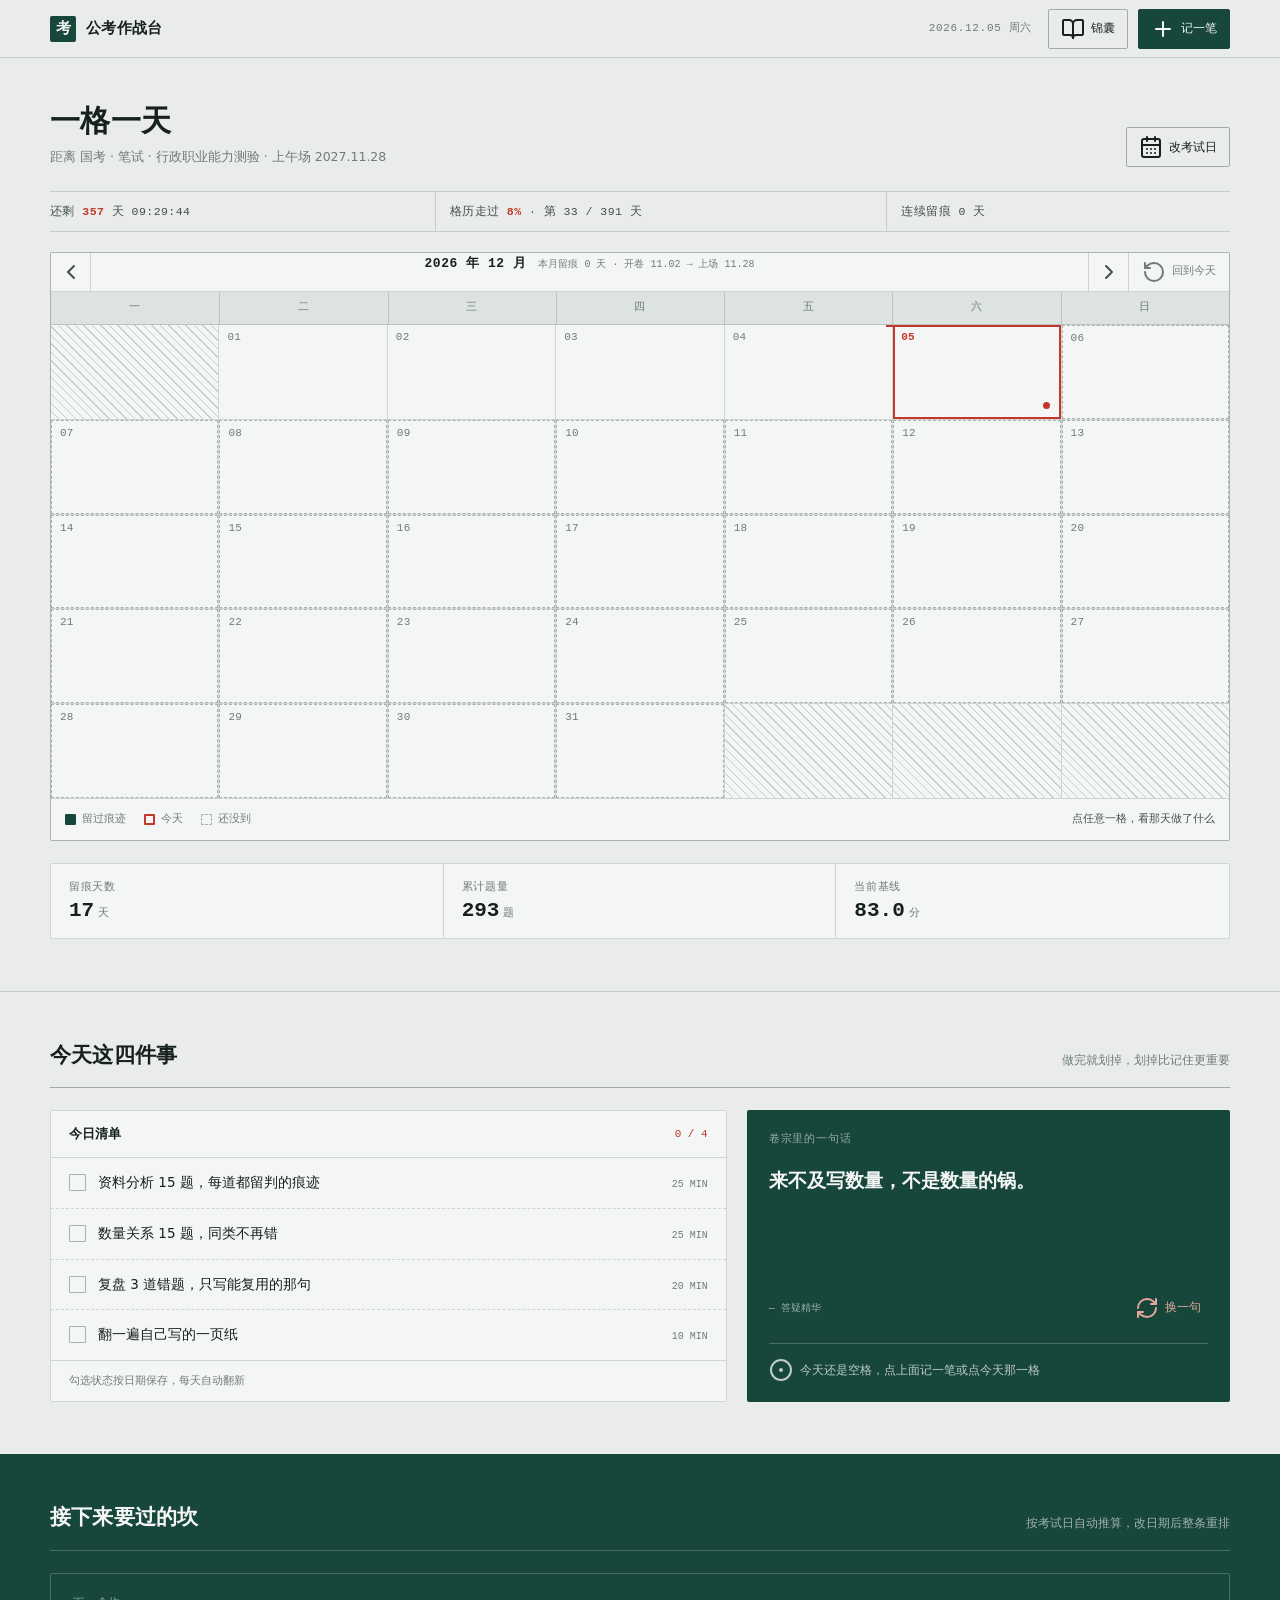
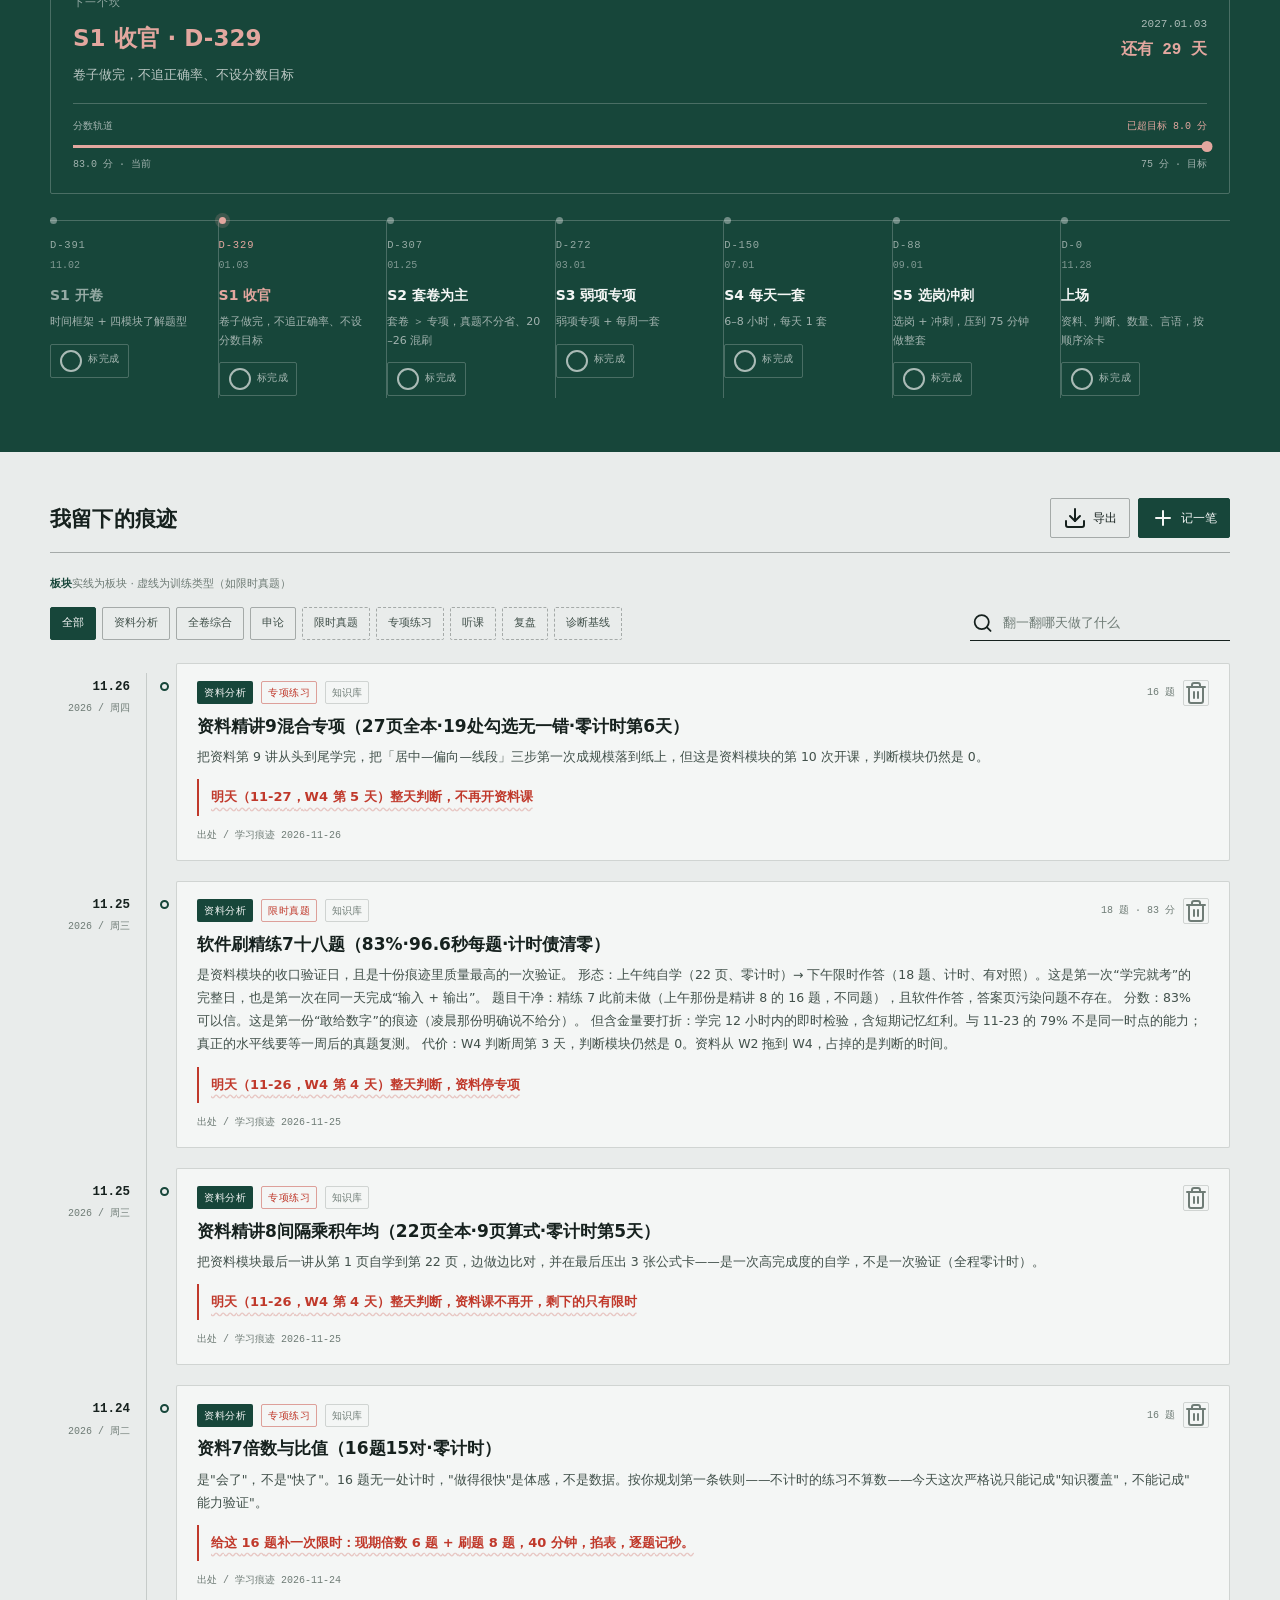
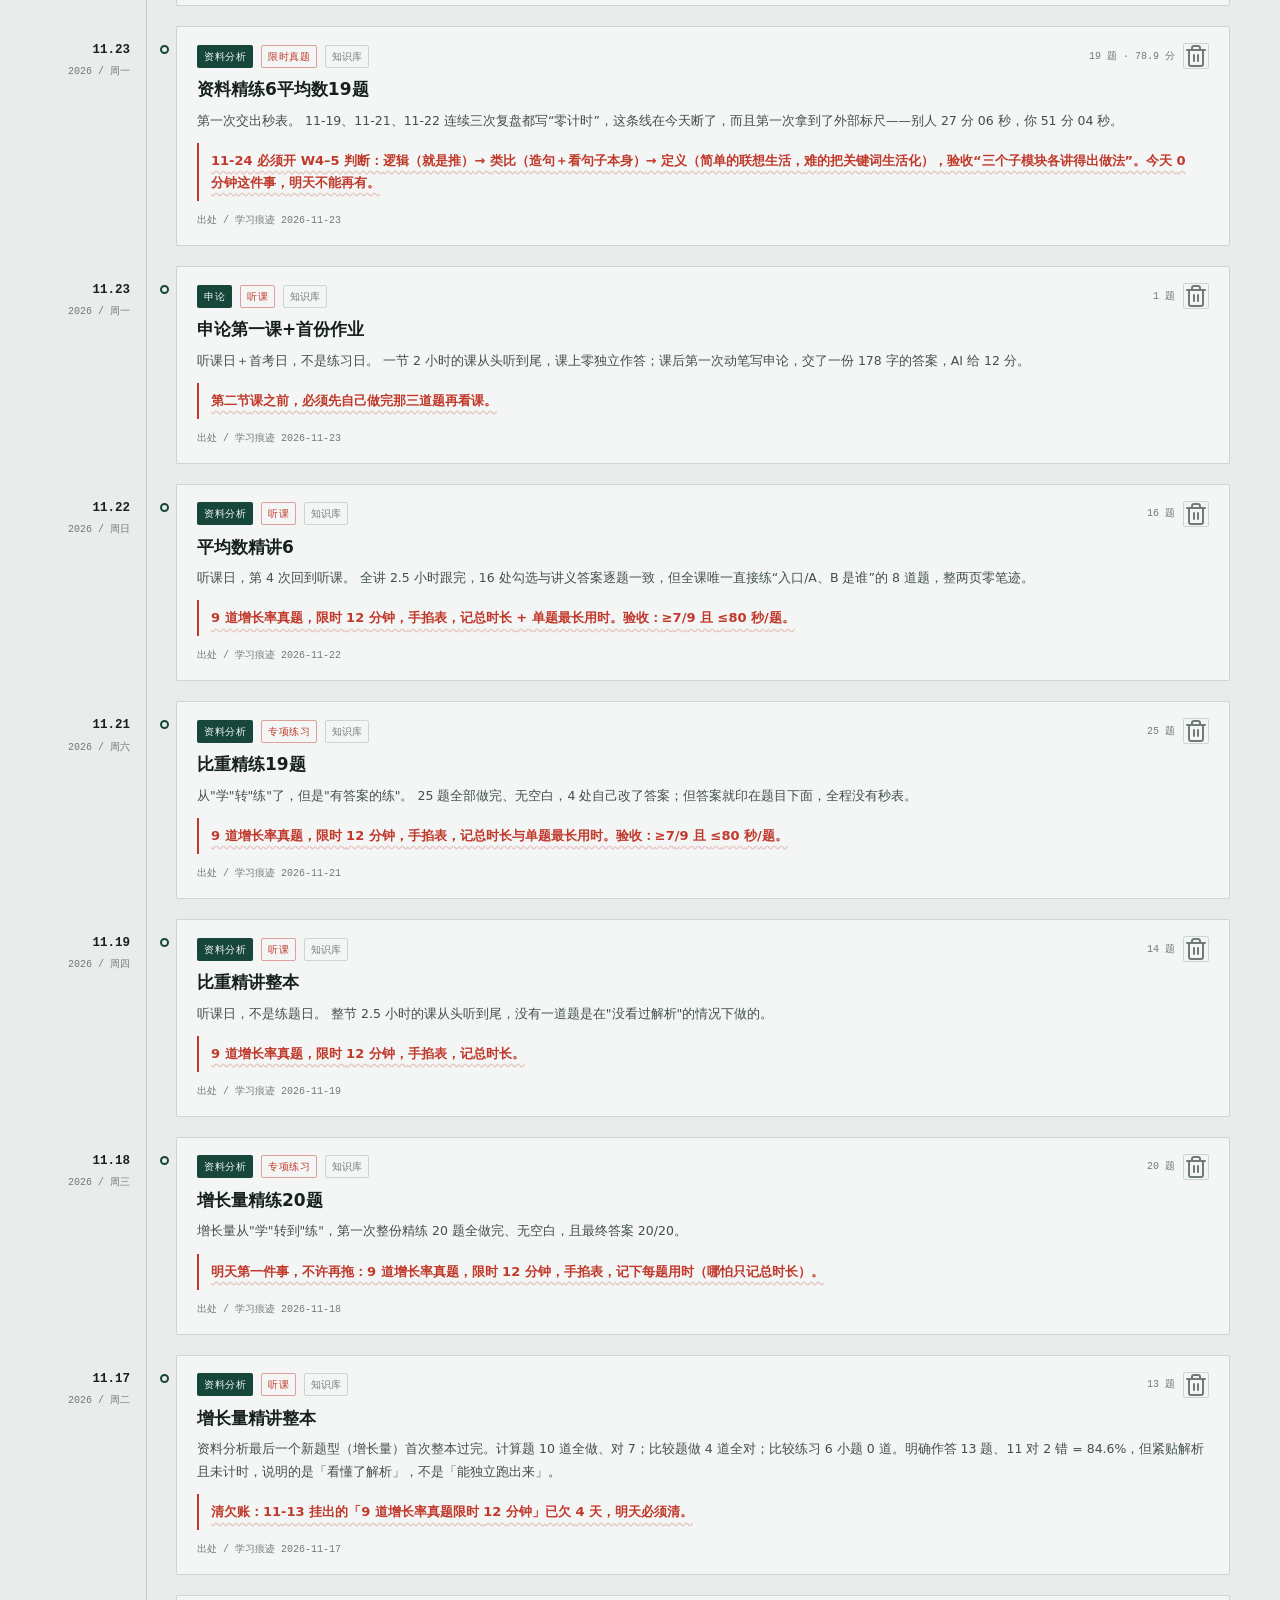
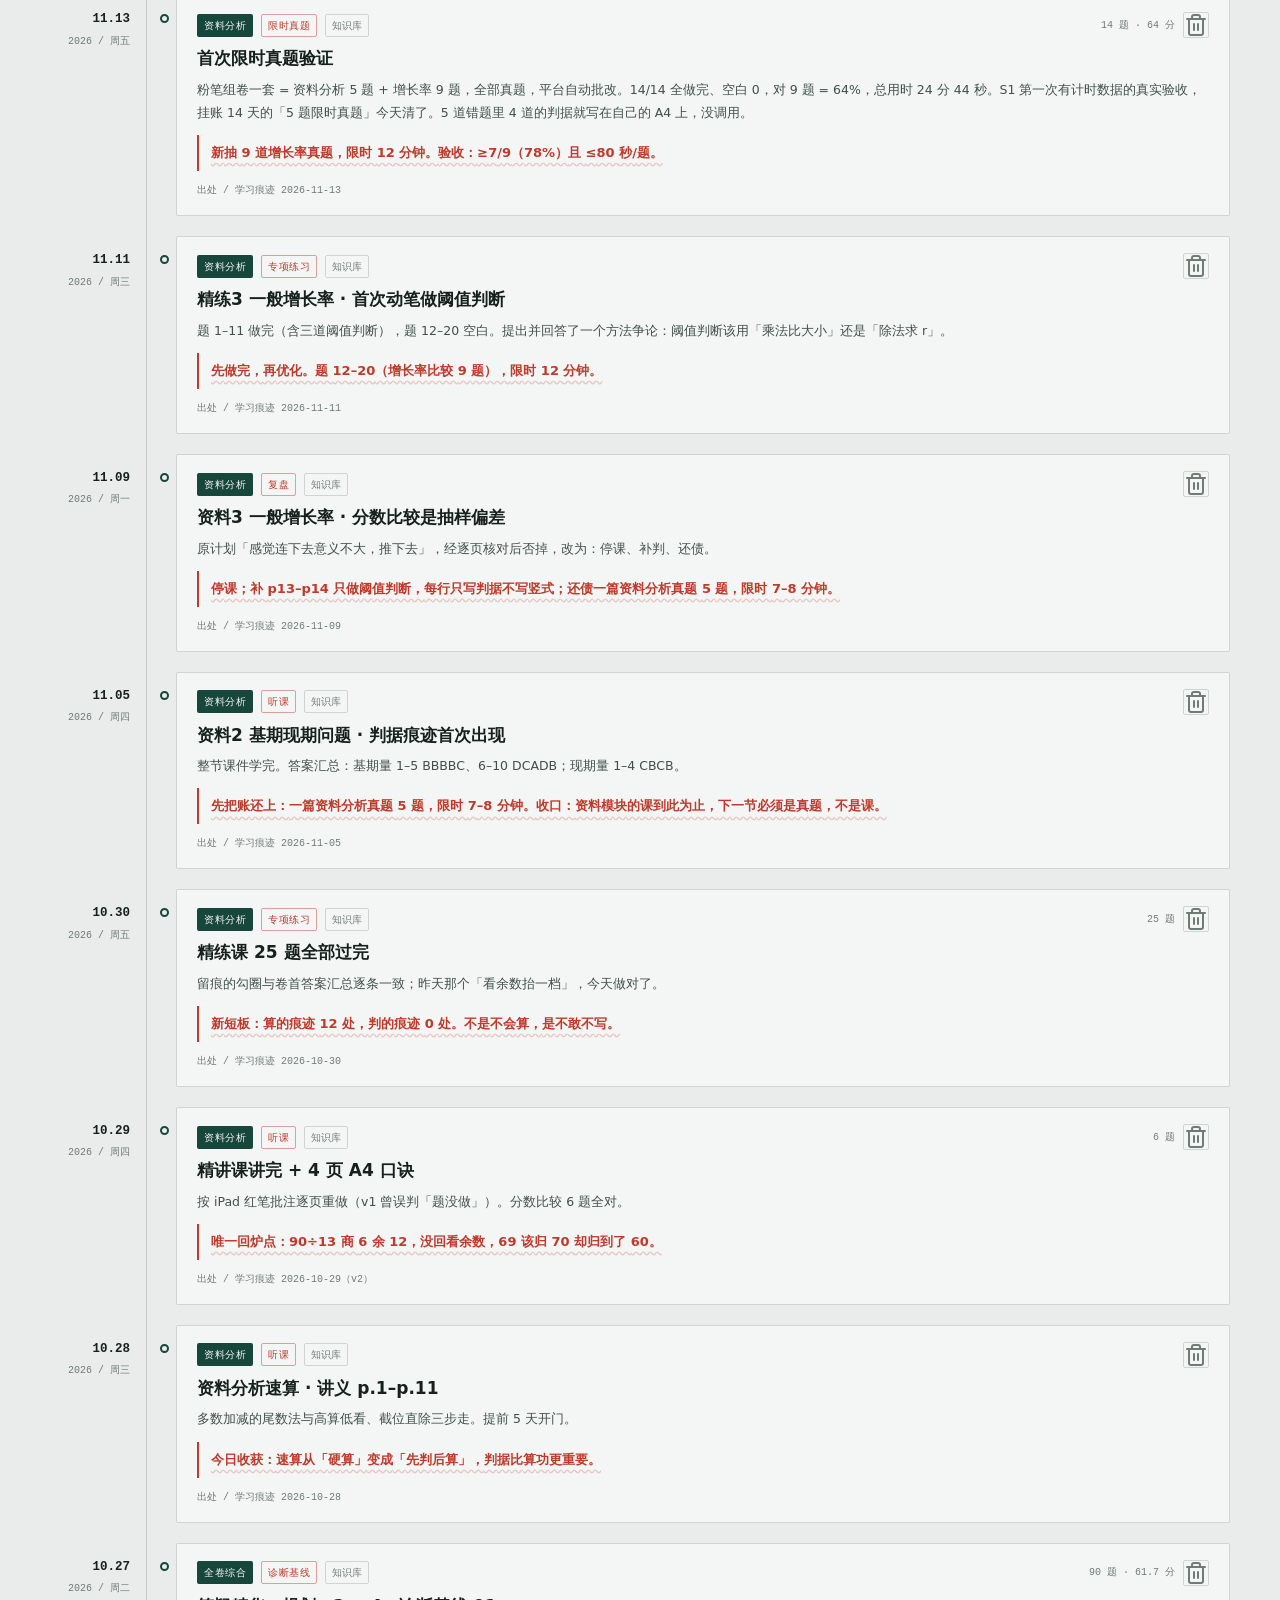
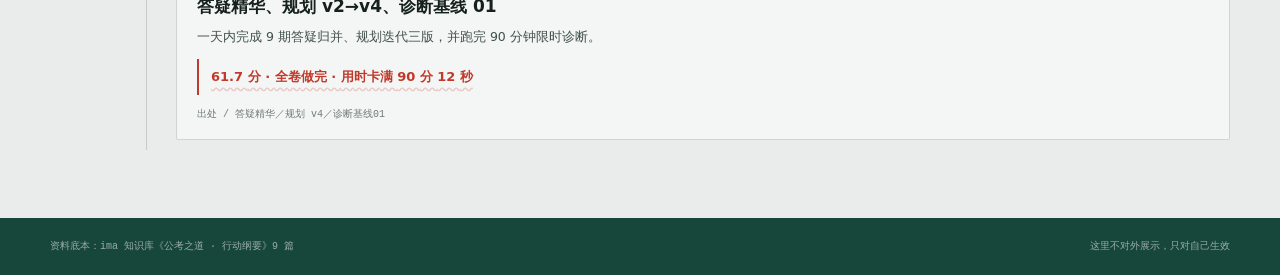
==== commit 49ee639d: "sync: 2026-11-26" ====
--- a/index.html
+++ b/index.html
@@ -9,7 +9,7 @@
 <link rel="icon" href="data:image/svg+xml,%3Csvg xmlns='http://www.w3.org/2000/svg' viewBox='0 0 64 64'%3E%3Crect width='64' height='64' fill='%2317463A'/%3E%3Ctext x='32' y='45' font-size='38' text-anchor='middle' fill='%23E9ECEB' font-family='sans-serif' font-weight='bold'%3E考%3C/text%3E%3C/svg%3E">
 <title>公考作战台 · 一格一天</title>
 <!-- LSF-BOOTSTRAP-BEGIN
-UEsDBBQAAAAIAAAAIQDnijwpKiwAADzvAAAKAAAAaW5kZXguaHRtbO196XMbR5Lvd/0VPdxwaHdnQOLgqSG5MZbteRPP9swb683E+6QAgRaJFQhgAVDHbkwEKIn3aYsUSZE6KJMSLfGSRIkkQIoRu/+Jje4GPvlfeFlHVlc3ugFIA2qkGShsoo86sqqy8peZlVXd+YvPfn/+wv/7w+dKX7o/2n2mk/wo0WCst6vhP/s8579uIM/UYBh++tV0UAn1BZMpNd3V8H8vfOFpb8DHsWC/2tVwJaJeTcST6QYlFI+l1RgkuxoJp/u6wuqVSEj10JtfKZFYJB0JRj2pUDCqdvl+pWA+z6VIuisUv6ImbQWn+9R+1ROKR+NJqex/+rzj8/Off2pLG1ZToWQkkY7EY1JabeapkVsqjDzV9p8bKxPG3Vva0GYhc1NbGyF/99fzxyvazO7PR3fzBxn94RH81dZ++CkzWBi/oa3P6DOzxeHv4Fbbepw/fGgszBdODknF0UjsspJUo10NkRCpsC+pXgIagunguUh/sFdtSl3p/eW1/uivPgmch0sFLmOprrN96XTiXFPT1atXG68GGuPJ3ia/1+slic/S3vg0fq3rrFfxKq3N8N/ZTwKfQ/6kGkorrEPPwkOlT4309qXZ9aVINNp19hN/wNfW3Br4zdkmliWtXksrUFTAf1a53nW2uQVSQpd4UpH/VOFp+1mFpPAEY6G+eLLrbH8kHI6qUmmsh3mmS8H+SBRKSQVjKU9KTUYu8RdXOSE98WiY0Ao9CnU3kaIZGaRhcEU6LB1JR9Vu1vnQ5/roInS78t/7itzvnU0s2ZnOX3g8ypfffOH59Pe/v/DNhT/+5g+eb778/QXF47H0fSp9Paqm+lQ1jSPAnjSGUql/u9Llb/W2q5dagY0JBfSVEgl3NfQmI2FoVTTaEwxdhldN/6oACdr0sHZwU3ue0b49Ltwa04aHCoNz2tCKlp0H9vjdZ0oxM6ZP/KAtbeSPFrWhUSP7pPhsMZ+dzudy+eN543mu8OSWNrr0U+bGGUVRtKmX+eMTxSRIKTx6Zhzd1rYW9dFZfeGJMTaqNCn6ylNt/GHh+JhcLzxR/qz2/AkYAbplqrC9pvRHYv3Ba//8Lz8fTZJC2xRtdME4/pb02OED0mnbd6E049kEJDBy9yBXMZPRJu/Qh3f06e+0qXnIAjRpt6e07Jx2NANTQp87VEJqNKpou1lt5wDyQkZ4CCn1+V1IrPxr05l/gmn6W+ip/wpHUolo8Po50m2/pn2XVvvhSZpOzYH+WOpcUk2owfQ/t/3Kdyn5L7/uDSbO+RLX/nKmEYoALlEvE1Hy1uX8RZDQ3Uio/S/oDCZLznl/3RO/Rrg5Eus91xNPhtWkB5785UxnE+1wGO4mLr564uHr3WeYNFOTSigaTKVAssQTPUEibhSlM4gPe5LBWBg5idStxsI8ESRLJYIxS8qLF1NqMNrQDRwN1cJb94RERDXYud/M1NkUpD/hyBUrgRcvJskUcyIBE4DMURsoW8OTz8hNt9/rb230+Rr9LYr27Ub+YMxCXs9AOh03i+lJx1h2aPWn5Dp9PQHilKVqUILJSNCjXoPsYRUSwaxJqfwpEbLJeBQKCSeDV4nw7owoRAR6ogOhSJgUEo9f9sQTagxeNUW6i3OPteXxziZWtis5Cvnj8aTi0UiYkRYMh9+VtHQyGFK/iofJQNnJS0QHUoyywvYuTCZjc04mrrMJxgM5SU0SJuoPRuAVeUcEVJf4x+WH/ISIKjJkILwjZvsEU9F22VlMGv+ryWCCP7a+IFOqj4k0RTFfm3dw3+eTU1OZ2sCanlJ7u60St89nyZqQc6YGegSh38B1d2H/[base64]/kRfMKWyIhjTFV7tFk5GSEGtn9By6LBsKv4AQEqgw6fQYXYrLpVOqsHLSNJ9I7dlzC+BnqO0lOZzbzNhFkioRm1cKb+PBa8IZvqaXMOQqASM4wMJPlDRYA+BddYu4yRXXH3VYOFOK1/wUi9eFPwBT/6QVK9wZoc76C9678ArvDLgTZgK+YOn+soo6ToiPBXtcE/xeQGcR4ETTP2twV1/a+AaWoO/uQE1NHqNal0DUev8zQp5RvWshlgcOh0UhGT8MuG/gWQSVNbzTNllTz1YpnhA2CoUTIC0jg8QrJIe/3s8EhPPrazdp15JxmOeqHqJ6Ois89hLhf14LEm6OxPBdJ8C/dnva1F87Z5WT6sC/5NZQd7AD7S42z4lXAb94kXa05aBJBwIlMd6S9L2w1ztE4P5Fb3rNsfER8aEgDzJbC9RQkdRHuBvryrK+yO969ZXNqEYzug+P515MPTaUUab2odKGr1+5cfh76jcAqHF5ZV1CpUIrerY82tQjmX2jNH7cuw54cKe/r839mSqTnn+5OqQyaAdwJ+ENz1V8qfLEKUBFK4rkZSHt1OM1wXyQh6wNHtgGbG/g0FIxtNUEQ9ddRkBKYHZ/V8FgA+DHUoH0O2D/zs8cN3Y1sL+kNZ4Pa2NbdAi+PNlQGk3h0gqInClpa/FNnja8n1tdDefG6coZB9Iu75gkzpocvCp1AfmrRojuuCASsaKzGOYVHxG8/vspPVeaM3sXltetqWfs74f2rLcU5WB3ZenlRhCgtt+S29cgZF5LRg8QkPkkog1R/54AIdd2k3pqGfCTDZJIOdLpfllfCCdAua3C2g6c0AMwKwDcezx+Txen3Wk0ATz+phxra1scJfTZLa4sMe5UK4cLLmGbq9PZiLr6/5g8jIhnjMVnxLlm1EF4X4Xwv2uNPrfO40BFxoDrjQG3juNzS40NrvS2Fw7GsMUJirS2OJCYwvxHs0vgRmBHk4Xklsqklz6Ih0JXXaZh7x5NR6JVpdWtro2q/W9c0ubC41trjS2vXca211obHelsf29c3SHC40d1XJ0x0fA0T6vcyvhuUuzfN73PRI+FwD0+aocCV9l6PsARsIFLX2uaOmrIVpWORIuaOkLVDsSlcHzAxgJF7z1ueKtr4Z4WyWNLnjra3GlsTLA1ppGF7T0uaKlr4ZoWSVHu6Clr61ajq4MnqfJ0VW20gVvfe3VtrIy/H4ArXRBbF+1iO37GBDb74LYflfE9r93xPa7ILa/WsT2/20Ru8pWuiC2319tKysD+AfQShfM91eL+f6/LeZX2UoXzPc3V9vKyirAabeSXzp5kZ1a7KJB+Ku12P1/W4v90kB6IFnNyLpoIf5WaGfhZFF/saqN7ro2soYaSdUUu+gk/raqKK6hNV81xS76hb+9KopraNtXTbGLruDvqIriyopCzSkOuOB+wFsNxYG31wE+cB/7B56p/MpMVO1VY2FrAALr/ohYIutVor0cvmjIiCyTHVaMnbMzMKD5ccGrypycL1kME7KXS+7Spl282BeJpRu6jRuH+VxOvzXDIoMItKxMFG98D5Rog3fz2eF8LpM/HC0JIpG7zx4bEpWrIyExqQYeb0Iu6XjBn3Q3W4SHmvR5IBwedIbDnP/Zmmt8gMTxEnNUMjz7g9FoN+soegk5wxInsJL3dgrbq8VHi8WRmTIl+9vaiDxus5YN2cqVrR3f1samtAdZI3tSpuz2AAoJNQRtaOhuDzR6bY0YHXaqqCkc5TFh2MmQioWSOcafAd/oC+uV48+43sHCBSnXVYg8s4ZNQmklwWd9fim0jLJv4WRJW17O517nsxOdTX1+KXFCLikWJ9GKwGLa9qS2+1wb/U6fHgPuYxf6zhwJyzue0Zf3iiNThceDUsiYGZRXOndpw9i6qvPkTtgilRzewtSgzeSLvbR39YMhbWreSUTzLHTUeecGU5f/GIn1NnR7lSZFqJ0lESMDYp6QHCkz85eRFIlziEbsqEReOgIRedHVEOTyLpFUUykzEM5KL0l68WJP/JqJKKWv09eAgMKrW/qdpc6rPUnCqfr9WYVe+1rYL0wTGC96qe/MsEeDt9nvzWOY2zznGv017t5iv7J4dKi5PxIjmqvy1e++LgG8JtIjb90rPbXtFZBVRKjQtg29NF7mXHtFm500nufoJVkFHp5iCeaW3mfrQ7VtvbbGWmEsL7L2BhTryM8tlXTDzFNtmD0t3Dxmj7CUuQ0LcxDcmVmv1D3eGnZPuLbdY5zgeGeKg6yNbP8Ja/bwEraUhKDQFq++Yj2QPajQbF+ZZjcNRJ0DeblwuhSPk7GbeFPMjBnjr/XMoD45RqTayoP8yT1ti4wVzGEivoHa8Q1ohn5nt2yUbpDERmA1/zEA0rwkCFQmREohYgK1qX1te6E4MgmdQiKSZ9YLO/cslZKYrWg8dJnmthTFhCW9vKBSYZW5yefkJuvg3LR+bx0nn764w6fkNBuU/R0hu/grov/cW2WP5t5oRze5ZJtjGe/d1ScH2aPlPTZ0d9+wsl7tWiXcxKa+sqGvrv+UuQHjJOh3wxxL17CRMkN06ctvkqGG7h8zc4qxNWfc+dZ48UabmkZOcI2hT9PoQlFIadh0SRh0Ur0E06DPQ8O8SAz01CM2LhK72UHMjr2XosFeScf4gtz+HYTIhfrU0GUP/esepShSSBFuJEJRaVN8bVFPi0cKdBNBjH6/4vN62hpbFPj/S19A8dljGbldQNlw/4WRY+DDrA0ZUykXZ4eRsY3cEyO3xZ6e3CPca5vCTXQO25T4t9A79en1/MEEzLLKqmfwWoTrN/Tq3RRPBS88MFjmzpgSRVTQBWojMcju3tLuTVfWRUEkioh/[base64]/mZBqzOHTRO7TDiS29MqYEOvgmCFu4eRnaUqF4Uu0RW3rcE5CY4wQaGKwrCscbRIeSdQBqMpMcvyVzA6Z+4fUQ6yylvdGrMOvR2bRwrjNJtzw6vyTytMGs8gt6S/fT8Q2953xe7yfCeyIrKWYh4XhaKuMzcseLILwsSngbou2ASN98Hb/K7GnSCTR6n9rkzr13IZjsVaGMthZMjRznRIeTY4PfxKOyOAMZlOKt7Y9E1RTAoyoMN0wIyeiioaXTSW7q84OZ1+Er9WHx95R9aTSmW5KomM1sTh0xnRKmKs+RsBVJZ7K+8Lq4wFQYfRXMutcs9y95IcvL7NXGKld8FhBYCk++R92evbo/QWatTQNhVfWUbtKi8rkfUkCjXbXuj15PiCRDZMOds4rAXnZ3sgslBKSSqKLQdfabhB+ySNzE3nP4B1YFcauPzpbYOhKX0a0krlxG5Hs5LuPysSouA+Bgo7+9WI7L3gdevD3niVWFOufVhPPcWY7ErFZgObI+WZ7l/FwmrS8IwcaYI8t/c2VZ0MzGyvn56L7CM3Jvxeqh0JZXHliEG/HYAMCyV4PIln4v/fkxw/L7W/mc2N/nXLr/bnwpYoLrfHm6fOlvc0VTzpegVbhiMvJlAAH3ObKRna3K8qV7NgsUE4/MtxvonCDc/C68BS2u89Z74S1fi7cCb7VVwVvN5uBzox8H352jWi1SqZ1z5+4MqHqSi57sdGW+alOsvgtHQTvrHPVeOKq9vQJDdVTBULgwkRljo/6Co+LwC200W46rpBxWE4HmFO796QltdJe9aeN1AXIWv3uAyh/jv/m9d+W39vY6u70XdqsgvvhW+LLclj8YZ8O+Upa12NIialXa6Jp+Zwvv2AIb3hU2MoWdLSHFJsc4VGa1LPOD6q9vcC1v9Z24qy7LasBcTfG3C1lgHusqQhbICT64Ms6uaxu0oI9+a8wv5Q/I6XC4NG1xFMtOKSgrGEqnyh1LIh1Xc40cb1fFqks4fjUWjdOAg6ZIt7ZzpI1kqzi+oNxpSf73fVySo+/M5hA3TxfqiyREgJU1PMl8Q12kEeKuundCfFDMWadt3zeyJ2D/saf07KGlu+xRYXvLyN00nue0+xM/H41qj28Ul2ZBAwLLjq5Gj8neesuyVTxqddpagsGAJJkBv4hE02qS9IUtYBDSkTMkgEEiV5yjBS/RrF0N2tBG8eYGRgdF+olEZs9coxFJ4bRzPKxXyhVPU5xjEpbFbchV8V4tie2oYdXQFjC5jdyRNjvqUDW8tljzLGEN6zfmXha2sw41sxdV1HQ5QoRpmYpIgnMye8m10dzd8Jbh08LrEgdDrSgAyxGMRuD6/OHDUgpkc5R1NElXs8q12c3CzpvSauE5Q+6dN7Wra23KWHboZCkcpWZ1FXbGQRth8X2lNbK3jIEfZHnsxonbAnknVYtMAAkmQ32lwlU8B/HaGYklBtKcSP7ClD7f8AeJKNz0xaNhQrVxkiMS+SSn3X5qC9u0na01u2LsPbIeZwr4TV5WWvGgtUtLHvS+ZLmDPrWql/TRxYtX++hBgKUvTNXSwRuImVX1Mj8IqkmcamgG8XYGk+kI1WEsueiKq1Nx5tqb/QV0uqNodAjMYTmqmOqueXuug0R6sF7YYV5GLXu7TOLYQH+K7PITQWYE+pi1HxA2l0tICO9oUM8dY9jpQbb9QY+578RTON7J515ro/vGizcgNdq0qUFt6BkVc5YjaUYfFpfWCidLxcHb5laUj11thv5K9Xn8LnozvrUcYtTa53M63cjXobRe8TWHvIrP41P8Hr/i/19tIbj0evwe6GiP/0+tDtnaldY/QSZI5yNZPP6+5hA5YMmvQCGK/4rfzENaolzzUV1dueZnv9fJvQ9+yX0bneKQTE7czBM3uye2nqLFJ1pfwD5j6PGS3YxfhAuczgHKOcwrwOGe8JDFxw5aGmfhT/6b5epobWS+LOPJd+i2gtT8bWF71TLPtAwTwPrBECt3+TVV8/oCktmJsy0ehvmGwV7SHLcvdGIYFwmQmOELnk8nCzvcOF1YNxeyWGiYiC2bGszn2JqWFJBTHGGpC3sbGDaqr2SKzxYtlZHgs81VqTJykDAr9fiRnhn8+eguT0cO0+Sow5sy8hQkuqU//XzdpLj6Cs1o6Bp7F5Kuom7D4e9wVWQCC7dLtPzxirE1Z6lEkkXCVjcLF8b8Cvch7RwaQ0+gShIUR9OeLFl6z9jclDrhx8wKy8ZbBkYn92ky1zlG+/2YuWfpR2Kczu+VjNThA+dqtBWuis5OYkCmiLRiZq5MTOHNbW1o3eIKI49GskiKGDToE2OZrWlqhy+0kQyOH5sV3FnGHb1bLECaxC+wHntqcZxhf0tDX7zxPXKaaNcLHoy4/[base64]/nwEpYYaZM6lqPNjSueIBNrp2whcvs4+00R+wQ/MH07wuH/3xMHkRsDFLW8cnKBKk0FkxR4Sec+PQ0rHs6N+fj1gECWhB+tb3lgT67p52+JLTdWLpG2NrDIcWF70wWFeMm22JFpV//dWEOQA5GL197OI/N6NutCaUdl44OSWXXqD6tPaD6FAzdUkUTG7KuPUauoRl8gpGNfEkn+Nd/Gc+nPrEHeEg/3OzqGTqoT49hu0TnWxWLfqMhuvQWOJEKazx0MXFaZRbQjxbBrgVq8UeEc1vlpo/xmfOnhCClBzMKyvGgyt8tKQVz4Sj5poiwcsgJLW1W0R7p8aHNA1Z9UT3lOi1Ei+2MTdxRb/Eo/0Pane4Gfg1NDnK7QT/680M2mKALkCtdmDy4t25/OGi8WRHO9zT7o3UjY26seFkbJjzRNJ6mDrB9Q/CSUw+HXI9+wmXr4d7XJ6PWKSl329RZtBFqa9somFieW9sL2hHM/yVg2ptUVZaZAFbzjYZH7eLWTv8gOWAoAg4ia0GxLHKdJ9ioVayEMgOYUtSyVQQYv7NIeqecMnq3ZkDBV5A1yFXTlY27FRp0xPsdyRrRdejh7xjN6HjOACu/piZg/9YGdIuHDSEuI0kaeJa9rFV4aAtk/RZp2JM401oe0MbxsaE2+BxI+UDQlviSeUNxF2E2lFGDMfYD2C5WfpFm3nKR2ZMtuQ+VoRurh6hyUnO/1gILVt2NULm5jry1pG3PPJyn15mCqOywbIUUJE5sgrHVsGf9JYD4s6hO4BW6cZrYFWjcyzLJk2DAyCwlNrJM5EITTd5+rDaHyKEcFl9q5S6SbnQwbvaGx5T9WYUqpDeCTw6vq3feuBAF3SfPrWNtGB4S/6Y0UA/KvYdQogwv/k21eLtQW10SQJR+t0wmxKCtjMTPDwV6C9Yu5zd3GcIkx3xM3+wrj884ji0h/CCO7kL22z4EaFZsyUJVng8bCzfKRmX8vmZI8EO3w3lYRldMkB7icuLvVjF/cCmcmCio3DRTXOKuLeB8TgrySzQGhDHfd7iuekaxSY3e+XIOBHOND3LKdvAR8XMrJVo3kHGk++w+acC4c2nC+EOu0tcjezMBwXh729xr6N0ca+tvbGj1st7gZ46vNfhvaJhjat3TGRohy/RZkbE93WY88Adqq0LLvnsGq6XgEADsUe+N1kqjXwduH5kFVI+58fchmWfMOMifkys8UghIpRePIOEn0mCCwhuZvyPmXvCJMPlCA7A6MNGQ1gCUPTiSvvxC5lJXFixdoo+cYJ2OWon2todEg5G3z4c0XazEkxro6DEcPPa3yakA/dIc4iC3hVoe/yQPWvx2RM3i8TlodUGFbyYk6HiKjvuBKxR9G/zPmNmjwgHZ4btXY5wucKbb+mlMMh3nwuFaHqjZGHSeJ7DczgwRzHzkJxLwR5x43eF+x5m1nHnob6yWcg+KylP276bPxyzlGdsZ8j5TvQSnQuDc/pNvlgx90DfywmI5gd/CA89d9xoQy+Lc7hcNCVlZG8n70hLbKDW4EZKZEDiXWa/TwX9Nv+PNou6KPP8gN6J0wm0UP3lPHKsWO+hHMlHuyQ2H/lZLPJlJ8xTUabN7SdCW9OGp/SVsVPVQwL/GHoIhiJWUD4ssXQ1VTZq7TMI1JWKulLhoFRwRjdRT/Az+f0l48LHd7gcOuaItZI/uFtOq5DnBQNrKxZgiRgnYgnbEca3ZBRDAqGKENf6OL8uXZIX8IBO2RxISm4Xz24ikGu7bwTuC+/tuEXRMCY2jWcT2GAaXbFsySDWv60xK+O4gD1n0WNYR4tWZtdQl2DBElzLasPNgVvWaCcW0YG5f/M7Drw5NKX9AjwqGOFAa3YSus/a9MMJbWxKOKwlxWGIwa98SBo9LYD11I3vLcgoDpnDAIDhKQR9qOljhiWHTckusES/LfgBmcenh1A1d2v76xBVhygHiHKwbe0Ly61vCUYiUM628CeEOP3CKYKGJMG4mOXrzyKaz9/YUgJEhX3uoDTPVsE5gz5rbYJRhDt50UkP5aIBJIfy2VyPBAdH9kwzcthKG6LU3A6iurG8p0+vI7RyW4QHcg6tYzRtE4MYNOU/5T2Dkbm7g2jEIEBZfaomBghbZR5j89ZwyVtg7OYczOvykNVhLVh7dL84z+x6Y3pE8vYJ0810CJaAo+zbHWPI5ODjFU7vTA5LYiXPn1j9ytwiFUsTKxlBGj85lYbaMrBlJiVa2T+OsYFok/q8A/WbOYWnYaGn7V7hB5BS08DeU4RU/+lCqsO+eBdIpZ/v/YAg9X0sGvtbao2uvjq61tHVAV31nbniyBSiKuJCdc5jjGziC608iImvER5vSndYLl8RNr2uAFvWNWDckSABn7RIyhIKIJanCQc/9MsyO0Xsc+CrxsYPWWPpWKz6WeFYsnL0uUO0z9D0WrbArEQebnrQprjGwN3N0i6D/MFE8d4jYWCZ8U36i1XRYHS4fyxYaFFZ/r6x0HeqWOhzOP7PDQvJp+4/ICw8PfOyucYAaP+4YR0A6wDoAIBc6DGzUuxVW9l8RwPT6s20SkjJpYkVmX5NB4PyrT2bErjQDx5YvXNAFyJVAyZn9aDPjh9fXnjyPREFEpjjwtrNIW34FQIcoi68/YhA7DRhw/wc6unAhsNhT/WdMaYJ5a01grTXEaSOIE4OSlOC4ZZSyZTiZ9JWMKUcyqjGukKpb7OyJP+mHMiCjjjcBi/[base64]/ZfA4/gl9hMcwcj8pK/6nzJSD7YvZMFBRiq0p7H8LAKbfA2N4qoJqwI8R0jf57pu9x4j5VkzjXahP3hDBzNxiRTqq1RGqURCAbna3/wLJs/CPdHKFpNxIQTbQrlOF+LbThfi3CNnMzn1QEP/+to6YzkyxdaRVnH1So40jvnqIZ10NcFIDJGgtx/H0l+3mK7df5MUYRjYaOTz5CD/7Qr6DYIEkl08Um6t21ngKixhWLJJa+l6tucbnYM2RYKEZpoCwjwSy9o4d6nOHYksp2wXRxG+sMT1Wg5cZuhzDRR0IxB22dnTh1BYwjBadZAdyiW1Of44W1s0e5BI/6WSz4rlL174Rhm1VtcAd9I+2fR9Hlq644TntNxBCFWsvoO1tA0zbOmsZPkI4lDfbcOAGTQGb1mIFYOmzxOx3ZNJRBxMHKPCvVmODxRLs8BL6tKXFXBGj9JtmXFUcl3zkLPnuTRyoCloIV2/18WMrE9TI3/AWS6T0L6rVbe2foC79YSya+k43JtdXfQDRP6D3+/TOhfLVA4nqaobjThLT5R0wN2qMbjpBOyrBkmpSsm+Cn3FUXORuA35qBT+Cr4yKYnoEmBDkmx2FGW1uYBAuCX5EY8lGBse65W2Coiq/pS70pjP1QZj8M7NiOyCe0bR8Hw9ulfeDCFfKIW4azGfH6PaRsp1CgWxn3aJxIILnDxexLPHR9LUn2u4MAjb5rq7NXIeJLfI85yvTyYp2Om4asX5XEj31+SPuZpm8I6DOtReto2ThIWxJ4c3NUk1x7C3A9tTw73SDhrzVBw19aEc2WL4K8FGAnrcePFQHPSfQk5i/atCTvpUrOZDFBvvxY/0h/[base64]/L8Tznm68k7f6k4D/UcJkTxHxWuqIV0e88oiHqjT/zhKeyGY/oY19b0CCP6vQlD/GIZmDI1lSTrlDBuf3CuM3zGBYblCZp/ajeSFt1dCfc7shkxMwZKO+ODLjZD1yqfsp/DuP2GT9rC+uP392/jeffSoO2bf3hXPpHI7Of3r+04q2lTiHeO+xBVGoUxM/Q/L+QYWhPPkmC1JRxUdcxCbV0V38zgb5eODWI3MNeQJbhIcWyCunGFpd6mWVFp9P+ewB72meruttDDh89fUjWV/9aDZKpj3eOt7V8a6SWxMECRcH7tsOpWClssuo80soZCwCEU8E0Fbwq0K4vW4fEbIMprEkmVk8AA9PCODRSosbuCJHPqLDfYxSRA/Lcyw+0MN+x0UUrr76vRzeYy7woQ2FhiBf6Ku8iGY84N9xuXciznfdtp18I4lh4bxbuyV9DMY1uVekNr+vIx1BP5U3qzQjdMRb/GKRZNTVGka80g2R86cII/76HsMS7KjFCTYEOurnsdehwwU6GONuv0BFV5wMiR8V+6U1zmH1lTVSAQ9lKexkytpCk2MsfeQPwTBfeso+wqU0Ev3ycgPBASvi9siU/UN2V/g6mb7MSd4R376yAIbYR8gjKGic7ZT0CcESP6clOrZko8lOhXNgpINstGXm0DRu8K3zNw7F7g8mU/+HwSWGgmrzw5bKAeQQUeyBIKLsUjzEpK18qQmX2rRjfnBpGyLO1B6+4D2xC5DIKfCeJor4rUEhV/z0pP7TxJWPdxPix+GUIwBTj+ysA0wFX5zk3ClmHoBGK/xt7DAxvhBC/zYyuUH/iiUR+Y2v7JrT2l0U69o4k04a7i5BK2b3jdWGwCAGbs2Iz+tyXT9/PI0yV+w0HH3KX+FaMROpwPi8qDF9i4nfwqtdOcJibMri0hI2ylGmuFAhtg9MGjypVJ97XZjeN8/EfiBo5bsyhd20uoltETsBZhbxexmYSsREcBAVZ4fSXHZjBl2jGKiBdWvjDzg07yF6Fx4PniqenOb+QECPD2V/oNBCuJ1t5I602dGKEFLYGRcfLuV+ZHLofE2tlA5zZ665ecDXaJ4s/9dhS/3UzTq2OBovPCzNuMO+BQDGjDY1LZbl6ZePFK5kMiQZZsrulWaRyHF2cN9MWYwhWwlQbg+z4HH2mUFLqJdYcLKRKtTuw9dWetnlyVY+Jw4uNsZGza0DeHDnt1gjr670aH57ADxranl0sUxacznMJnlY1Jx4bd9Ark3xqP/caglxVicZCfauChacR5rbETOlw91sfeUsAnGMHcGjKR7tPqPQf7a+8qj9ifT1BiUS5g8+Z/dMm+Yn2oCpqL1ZyB+Mg77BZBQMoT71KH/wtLAzVdiZh/9I02kVjM3PkIuUGkpHgPPPnOls6g9G6MWlOIxNEmlgdw00uYQhV5PBhMLeXbwYicV4EkhEm8fUMC07r69sgsYQ6Q8qTMaDeP8pM64NbRYyN/OHEyBSybgWVie18Q0j+4Ji90SHQtbqWEfJhYIIHpkkwTnQ2rU72vN5Y40cH07CT3YO2e4G8vmK+VEzL29rZxOjlbTvFx6P0iX+Kfr4sfZ8DMxD6gEmkwwYoDj3WFseB0tRTunxQEFSH4STwavQbjoyeO1g6Nh6jqW8eLE/mLrMZXIoGk+p3eawBFNEFNvSQ4MIcCXjUZDe4UgwGu/l1fXHw8Eor82CXPk3T/SHMzgwfWowbI4rFkueohpgNuQCk3jOOBoJxWM96Zjc8POkBXZUtYDo0MviwhaUGLHC0DVSSUQWwYxMTrNDv1FxKFX9KRWPEk/T3iNDTp+UjHdhe5csBm/OlRta2qXSnPuK3VceXZqx7OCWJqYa2lsMbFQN91yXCeOj5TTMvAr7KJfkFb1SYcjNJtV+sC/Fk/0mdV/AXYOQibRkIZMiahSbQxZKyBo66oxqFEQaLeXSBarHdsYTVMRxkcQdIfwhvgSzrDgyA3QbL3MlLwsbmcLOljE7XHjyfclLFhSnT2/A+9KXBwdE5vH4fHudcyf6ixwplnxWxZ5zaJNgR+njDUBFVMXxZRNrNYES0k2i0yRWo13mScavii4t36kL60SV4J0aiSUG0ny8qaHC+vczeplU/2MgklTD9trLll/Y3jJyN43nOXIUgsPQ/W9qS2CrQbUAsDdWHtB1CXuXrC8QRcH+OH9wu7h6iOvr9jyzm9TFZX+8NkUDsO3jT/[base64]/t05kClb1FtSzxQC2DkBUECO3ZFYCasAMaCv3KnT810SJlZvSXtKSmR1jfsn4IdtQw8lJhm1kxok2MI97UCO59H8G1BRhyBSQSKxALyW1q6ED/lVNZllCuPZfiZCvIrGBtGonw9fcXH1vVSKDLkWMMmYGaQAsoq0+kxz9rrR9E4onVTtlhCFTaRUsam+jr/oRtczvUpgPhtIpeYBtzomy8NqtzdzRX48K5CxXikL+eDypeDQSRpUsNdDTH0nTIIv8wYTsy7AXKbWCKM3JfosW7axS6XOHoM6DiQGwUaVWpV4L9p+6UqVI19Ah/e+gZAk6317HsmeVe+lD0LIIfdUqWYxwbXbKeLJbXiiqXwf7VZt8LwMvp6uiqH+FiqIdZaDVIE+KC3uOTY70Yy0X6KVrG6vEfaiQiC5yUu6o/vBImx4uvNqn8OcoxqRWfgPgl66ukxNJNaWCHBIc8Af+wM6LLKGzozR4nYC4t6EbdAiiqsxOEwT1+Rv9LSbXvWVxoLJ0t8rFeX2N5BPP71hch5e6iaXi/PRTiu9YnM8P5cEfucCApbk1EP44JH90IIZ4vbTl+8XcIug+fzUMFEfIB9X1+T393irj8MLx3jshgbysEA+muBDgl0zaptLB9EBKmOhnOlOhZCSRVlLJUFcD5ATua7qixsLxZFNvKphoBCxu/HeaniXsLpfjmxBUEr2QjPT2qsm3ywryKZJ6yyxUxFbKA1L8UqQXUvzbla42rz/cEmpuaWl3TU6t3RRL3q6G273hQFu7z52iRIKl9YfVlub2cKhZtaRtIg4S8tuX7gcR8P8BUEsDBBQAAAAIAAAAIQDyIt3GlhsAADdrAAAKAAAAc3R5bGVzLmNzc7U9+3Pbxpm/66/ANdOJmBA0AT5EUTedJmk8d73pzc1l5u46Nx0NSIAiTiTBAqBklaMZJalfqWWlvTiOE6exE7tx5+JX2/glOZ65P+UqkNJP/hfu2xewWCxA0E7bRiGXu99+++2333u3J15TgtPfHO28f/j06uTcJ8HePeV/HypHd747unN9+uf96f4Xyoa+oCjQdC94dmb63uPnB58ePtqZXDuAv8GNPz4/OAefg4tngi+vTD+6P736RXDn99PLl46ePZ5cujfZvXP8x/vBB7eeH5xHUI7ffRYc7AR7u8HNy0cP72JYu9OPbk3v//no/J+CJ5deP7r+zfTJs9ePrzwIrn4xffLlX3feJV2Onv32eP+3rwe7l9D0V++T3xBQ8ntw+lZw4+vgzJXp1fOTa2dPTP/n2tEH700PPg72Hp6Y3N0LLjwJPr88eXg9OH3zRPAQdQYEg9uXj//wcXB/76877+FlXr8Fy5ne3w8e3gSSAD0Q6M+eBHc+ha4AanL9q8Onu4ePLk73zwCizw8uHH/2YPLow2DvE0AHPh99dfr45r3g9Pnph++TlmD3+vT82eNP/hI8vQ/TKK+dWGi6juOPYUJVba01X3l7+e233n5zBX/3Rm7HaFvNV05WT9ZP1mKNqt585Sc/[base64]/9Z8d3lHegi/LWT/9JeeetV4uv/os9WDtpDNbIt5/ZbddByCs/N/7Bsl8tIniqZ7l2hxLKGTjNkY3/7Q2B2sVXf2r5b7qGDUB/Bo0A5J2T6IP6r9baqGe4r/LToh/[base64]/mRHBQiiwVg/W5G/1LNp/WOxqxa5e7FaKrZ7TXv/lyPGtYsdeG7lWCGB7odkki4SJxgny47MW3wF6vgswsuO0R566YXt2q2eNnZGPjxcwiuI5PdtUyAA4iYUV+qPqdDqe5aM+2wslxGXjTdv0u82+PVhEDKGoSq0+PFUkQ1GHQmGFIAt7j+EbI9/ZXrD/0zR8Q+2N2rZp/YJC0aqw6Wy/0Wd0mtctlf5aaqyYtjfsGVtNAkvFhFnZsFzfbhs9FZhgbdBUEat3etYpSsiFE6+B4L49+fjs5OPbR9cvgCqYfoG/Xv1mcuH80d1daAfpOrn9FTQivXF6N7h9A4Qwkp8ET89a+0W0HyW/5Q+KpXbXHsJfmLhnrVkDU4ETCM3wx+qtrrZhH/xiaQDM0DZcc3W1Z7Ss3ngTGEhtATOuN9ctawg49wjD4DPbMnrGoA1IA86gyyY77xI8g8/PgspTAI13fHexoFC8934HKkb5+82W+yNYQLB393D/ZnDnPFJQH94FdaKwKdBKSr4LG7+66tt+zyqyb+gAh18GiMXYF89th5/9rSE3hBsw6nvFhZJxyvboAov0i2l5aLjhrcPoU0AI1+qEc8NnpWcXS6axZYNMhXbuc4v7PADghPFLvgOtnZ6xFqOpBVJ2KCMqOkDcuYljFS19HNF+6Fq+vwV8PXAIZ3cBBxVL1SZpIrykhv9Rjq8/mFzb41swnZ1hy3DHQ8ez8fn3gDvXt1agGc75r+AcmMCblTLj9FoD+JUxNuLbFczHKqKA12xbWA4hkWt3ttQ2SDBoaWK01Jblb8IJRzI+lCRK3zi1qAPMInBmexEdy41NOJf8kTyhw7GUCutQ/oMw7Dc1QRagQweSo9RyjYE5noXzGlJCZSwq8ABgKcvo0bOu16Ozjj8zaGuuba7AJ1heDNo8wg0RhNMmSJfgr5tkvka5zBbqGqY98uhwtxChOjD61jgDxhLA6AHDAAy0F4j0pbJu9bfZ/q+uuqjjPFRiA0Hk0LljWhIp+ZiWhO2JLR8bYIUkWnWrz4QwxqlZJ9OBFBsLEjUv/3HIo81j3LcEDKPpjFQES50YIVRzyliKWm2FlE1JWhAcL8BZHsBKXcAHzYK/kmMXdVJKuqdYYB8U6QQYYNQa/0op0+w6G8g2EtkuNJBDdEX0GAADtPKGNcYogcHVb3pwIq3F0vJSjfUBcIgWqZpbMkOmTueBpi2AUDATdRWbe+NYJ57QbLtBRyt1gQmZ5R6HlUQmaX9rAlrcjADLBtbjGTZNTlDx0uDEC/qcwX65+I6eLY6/Qq5JcFWELV12koHTyC8oGOLwigoGsdHARCqG7QPaiLJS08OFzpLgyGrpWkaGEEcNKkwzQ/UgCaAT8YVgYgXPyc1KWSJ7EwJKAwEVN/b1GgXojVq8GNaxYyDZGCrfkJIl0s3zDX/kIajxNeJ1YYWP/mD8y3R0Uyd0ROthdEQAM5lmBqEjNLB5OMaGqaZoCrKDw4OEFICCTF4FfypLfKSk9Cc+kkjLKtBS4CuQVUlMlNcJQhQFFZlSxOqmCyMNs5fVGgvHvyAqSrqV2DBOFaiFrCM6S0OgU9bpOZvNrm2a1iDlHE2f7R9f//b5wTkSUSERmODM6emnvz58tAOuweTi14f7D8CUPny0O/nk7uS9bybf3iFBlecH5yXHUB0YG+lHCJC2/HY3D6ckzRtOqNOJwGL1KQNhXzSfJKwiZgb/[base64]/xLc+BjE7uTyzeD2hygic+nK9MrT4OB+cOFjJH+fnjnc3w327k7fexwc7Ey+uDm9+hvlhHJ0/ebRnXtEQAfnHhzvXAvePTv94MFk510ikmG/VdUZ+Z5tIg7xF2mTCRtd4BswzoWxg5jX32qWagTD0wfBncfB6avBk0uA1eTy19Pz55R/t1r/ZlubKPx/dOeGAjuOfOyCcoiSCl9OLv1l8vn14Kt7k08u/t+Z3yFprBzv7MBCJuc+DHYvBecuA8Io5D+5dDo4fS44c0VxraFl+ItLRa3jFlDo5swuSmlcvHe4/9Xk272jr88FV26hAA6ZSwEsJle/OfrDmelnQJ5zwc7B9Pb5w/2HoJVonB/vBlhk6zGrDqsG9AeM8D60wOGBvRn1B14zhsKsPnTJZdw5XVlxTlEO+5NhG7NDsAtZJqeYxPPo8XuhI5PiEWvYT0/gwEyivHIbEe1vTWosxJFRJpI8RATYOYo1uRZAhaO7krR5TdslceImmTNp7YNR5/qzQ02GNwRAKo5uN7UTpVqdF4I1XYgHNGTYi0ZfbMcR4cMQjmTL0wRgTTBBapFEBCKtrppjIXgiC+BI+Yf3TUJw4DSsjwkRQRF3Io8p1n3u0F7MesP6m4EiYXcyOYophrxH4uBkBOf41gRjXgztC5vAzmxqtyiS4Tpg/[base64]/9F/EdJyZw8Lkmpy3zFw+p5wncwxFGaP9D4Ibfwwe/mm6v4eMk8vIHgi+vDXdf3Z48Amo8cMnF0kfMGOQ6YIMhgukWuDou8fTSxfAgDl89jmM5SwTRMtsOpE93E4bMP/WzTqasqMl21LJUQ61jtECeQGicgXvKNZXVHzxUX6ZHmA2LUkswmGCQRjIooYOHm0GmeGjvFgTRIExsPskr9qyjL5SKdU9hZxzxR507AHIVvl5/fG6tdVxjb7lKWjk2HfGInic06bLzmc2h2RO607LHURiZgNnvTNCyGGXF8/iqsh9YQdNpzYNSWVmhszSkhgNTvEj9arw0aT0ONrMhEYMM2Kh5UmqkDBgb40llzVOk2pcwimWS54/BqXRaWYI5dRIPh1MxQGZXrZ7tF9Mj9CCAaJJskMWhHqrq104GbR8gBgFOA4pDRji8CvoeW8OG7dCbFwuGqtHQen5ou+zImIYNeVHimlvhM4DCaE2OBsiPbyVBNPsgS5X2127ZwqhnFhf0x+/iNOB0nBxOGaOSIiuSSIvHHkriToZXZhE8foGuAjCMeNBVgFkekgdc0kVcbmY/d75FBXU4eo3MTbqWe3vN7/AJEvoWHKyJcPXDA8tXQwzcYkpzbBUuvo4g+RpOQsKAVVNjIWEZzo5KQaVGAIqKUobS6REVLJWSA5AiKeYe2LPCNU0y6FeZ+NA7XjxnUPb0JDwAJhAk8s3kxUQSJiF2al6mJ3apr/ldp0jb7hUBcGixLzjiDkkUXeY6iUSDmlSiUEFQZrJ3bnKNkKppQtSKzNTkB2VjRDEBUgvUkaQsImrGCyq5UGm1jiJZMKVKXD9JVKVDmVQZwgJEpYIo9lUnYOptpIU+2IUIRkYSY2eUmRy2X24Y6pxtlxjfVCR0Sku1Exx5/xd/JlXl9naMt0ImWOpyZR1uHqMcC5TH6sFxIA05UrXtvy3Cz+w0LckAqEQ0pdjsaGwM16g0h617DacvV/ZlrtY0kGigMyrFjW2VyiATXzdaOdexJpLgcWIOmMJWsQ6/ilfEtijGaIZxbJ1Hkr+/Szj3azpP+SdNpaIkjtvyfVoaDn8RmAASqma3INSo4h2Io1siAJSfyClM1toJCJCMoDi+H7zTtyZxcYRE7sdVG8/[base64]/J8Cv5KBEdyHsUa85c6jDxApVvh/[base64]/acrGkNdgkYS49f0GGTNVIVVPKOpRw4jQpQH/[base64]/m8m1s9Pb300/ukXKJSZ7e0ffPUavJpw7c/jk4uTzZ+j5BNzn+cFnxzvn0e3dyw9I5+DO74Nn75OSCrTh6ro9CLUynw7d5jtkrQlHseSHNmwngPFuppXXeJbhtru5YgSzI/[base64]/[base64]/M4STTiU6i+LgNHBLLxfdAN42NraQMAJbEQ8J+rPqwxhPKc9tCMfv3oqA0LZpEBd3t0/c+YhdL4peoZRCTxpHUxwrOXTu+cgNdz7l3P7h67/DRjcmdb4ODPXS9CV84/evOu5PL1xQs55XDp7vTr/ehKdi7O/ndjeOPdiRXTJnmByd/1m1Pscgg8cBGtt88zyX4+B004TEF+RML8otq0fJEu5GabRUutlnhGQaGzHm3PuvSUhxual1HVaJ9YYCF7hpkuv3cMGfQsd3+9+FaV5PKDzaG5/6qmPCrJBN+ydId4fEUsZqNSizZO0boblBohtCV/uMANrwxjy0SDsxnj6ALGllmxnaC+OnlbVLVgN+wMNHFVVcSlOFkXa2WiMkUBABpxUWZPqjc4Uw8RfTt0a8/FeUHyuGkVqUX0iN+upCSzPUgAfF5yJSrq/[base64]/qXBKAIkNzFIRA4IxGzIgqgiiVkSjvtFN0CQrqpAZxeWe0UhPHuTnTo4+IOn73NuK1Xq4GtYvYmKerPlpVg4hKaj/OFGCEq8TI0EwIywb6NhWz1RdZ3OObC8ittqxfZb01VAEhr/nrEegx4mJa9GPyo/oYzovcg2jilOMBA55JpR+oa+F0m/ho6G5wvmpUSTuab5lliBIeIRRSHb+XNSKa2FQ7BXMlVjxI7dMclMsvth4G1syaZVZtGFMjYfLx4YToCSB41eW33ij/kY5YvikPSaKz7BkhxlqvFlLyy+BDpbMrpMmckjvvEGEXLd2+XB9IyuOIrtTgNFJjwBKAlDhVrhWJ14AUc6jTcjA1VXfWHuRUIorPVokex+99DnrAUWaKCevbi3jbSRPgyaDJkKEROaSJF+ySsbcZcEaMuUc2QZi92jRNVfO1ZZmGqgnQJ81javXvLsVvZU6o/yA7zvj7TRKuEQpc/T+avZ4V/ryGowmsZY877bFTCGcpXAMPjNEzPXQNmD5lQYLrct0nYYNRGbaL0nKsxL5T5m8Jo+yNYaJ1yz5OFtFetE2dCXmcRzq1HHg7y3QtoygKiIXtgUGUhdYIE058ZhBWDIMcFZXgUROLEnCBxFwUHF5mKuiNUWRxWMLkptHyaq52Y+MyWNO8UXNunEteWQ0KYZTve/gv3eDJx8FB+JbwD/uW6ZtKItRTfoysksL6EF+/iac3GwCy2gbdYwq6zLNq6pYTAfWmRq9z8gD4q5x5SiPo3LVDR/m3l7YliytrodL454Gx68Q07fBK8hO3yZrx28ks5tCPJOVcS6U60Uzn0yxE98Mfk15qbfKBqPCJN7dWY6fZI2EcqFn4j3NCqncqtSjDomXLXVudPQ6H1lzpTqMPwxWF/tGr71l1yrPfn6Xe0ReSUzDve8Wiq94D/IiW4K2wmNp0RQCEcXHBXkMsKOccptPvvLICQAQ3AOerKCuQW551BM9hLc1Y5cDG7ySJfr77+z+0HF9Y+BLlK/sMmNyssxbjQp5aGPMUabK3WHGBg/Sh+JLSsvh0PhjRcsRq0bPmHA/c0SnNVTsVWlxr2K+SDkxDi8t+V6AlD2k9+/L1McRepmxlOcS2z92SXxuJmlwELD3wDs9XDuVAoQxtkOhS56DL4pVcBViiFYZXcJbIKniOZbwj41hdxPyLQ0kdRTUlzo/eFgubYDQYpK/PEPs5zE+xYrKMr1ohf8k4IdmdPg4ATpxapXryqRf7OpIJRT5pPZwtmgM73nj/cbFV/HHdblHNAnoZGUREQfRr7N3mmZXGYvwFT6Ju8ccwZaS/VmxDCEQCmrSsCpGPjTGo0GJApZI9GtCV5whj3cVToiQj5rrhbjoyfoEIHIaYzPjXlGgKRZHLQoh1lgEM+7PcU9vMkuEnbl4yiFdagiWCzjdHcv1kNU5aoPl2Xeor4i+YjtG+v+WE6a4VHNEk+Clstb3OKUSWa+pfUJpLjyvFBe12wv/D1BLAwQUAAAACAAAACEAAMCQgsUxAABOkQAABgAAAGFwcC5qc8V9aXcUR7Lod35FgT2uatNqSdhgWwL5MCweXwP2NZp3Zw7D4/ZSLZXVG13VII1G7wibRQIEMjsIjGHYvCBgDEZoMefc+0/Gqu7WJ/+FF0tmVdbSkvD4nst4oCuXyMzIyMiIyIjM9jc199j3zdEvFheu18euuGcfa4c2aP/1XFucvbM4e8598vkaTdPqX8+4L7+oX591x378Zf5a/et598xx/PvhZOPCE82pprOmnfrM1hrXjjau33Snv6pfvlu/frN+8XF9YnrpmyfuyQe/zJ9enJmoX3nU/OJ0/eojd+qnn0cJ+Ad7t36iNZ/ebD79e2P+Uv3MOSi5yyxZtkisz12D6vXxU/WjNzGrlrVyplY/O7n40xRAqX994pf5KQS0ODe3ODPqzp5vzM+6d57UL/+4dHWiMXt/cWbWPXOzceFm8xZ0YVZ05OTU0oWroguLMw/rl040buLf9evfNy480D4sOYXUXrOvaJYcs6qt1zYfzlR7tPrp8eajifqlhwDrl/mxxZfTWrbfzA60Oeag03a4mq78Mj8OULU329cY+Vop61jlkpEYXqPXbFOznaqVdfTuNWuy5ZLtaNu0Ldphq5QrH0598NGBbR/v2fnhB90ib++OHdsD2b2fbt22Y6/2t79p+/[base64]/24M8++rkOfx6slfFjnb4OPl57671ufWRfdr/f6//YseMj6Mk+HSgU6gDB4N+zp+n3OPztTk1RygX8feyhDrheUzBxPj7QuMPda5zqkDYsU8zDIWIx9L/260ltuK+ahuLpquUMdemHy9WcPpLo1ka0bNrJ9htmYnhkTfubGpNc8+Tnjc9fLM6cB9rDFcZkdvYckx2Q7NKxCXdyTNu2d682YJqVtjQgbunIS/fYBBNv8/Z39VPHoRJSHoL9+gQBnHAnLjZOfQ8U686PApzm85tL186641BtdHHmW6gAie7kPXfs6uL8tebzL92xx0DbS/cuISDG2Sd/3LOtF4ba/n/3QWGg7p9Hj8Cag37+Mg9L8giR/KmfRyd+Hj3Lf//uv57/c/TeP0cv/MXev/[base64]/5cnVHGomngMPASppm5TX4TmFF23QQH9vLJTMhetVNZSDfKpXM6h96d+/CdSh7CunIuLaVgW4Bvlc4BAyq6J065o4QEgRd2MAUMA/70Wc6xkBSywM6eHVwkUOQXShn04W9UDbdZ6ag3IeOWTT0voEuHXA8AKgR+DukoC0PWPu3vR/vAYZStU3jUHDhyBp5TB1JQvM2N3/Iaz7QqB1uNMnAbaIXKz8EDYSWJoPNmQVjIB5m1SyWD5mRsQRhrBnxeD2g1PzIHAJ85HDucoiJnTDYP5vpqoHUprchDGCgBuXthjnpNxLrO2PytgMsw+dpxZyE2qJ2arnaecR4615R3SJUVRg/TMn2XsnPkQESSH+DSedy29NDuKKNXFIr0ZqTFDEoeCZVAaC0hLlPg37voM2STxmDgNduD49D2618HmGnk1qGYO9OO/2pfKEMu5zhwU4Hx5JMK3jhD4EIrc3vUCZUKaNWyiiVElq79u6mtzvwjzfuUvkw9isRQIuX65Sh70wCXESQhAHVaD58DmFhDRAbaHELEaDAgg8wLv6VylZNAPAhFk1oHo1G8owIVQJd4hbR5v3RQABsProIe0xjYVpNhy3A65M5mC5uy/cZCt8uIw0gE0DEGDqWALaFSzgBUwOZ21KY1u1VQJIo4xDKyGJMWOhlWOgZLIB7LKVtkQRm2FQIQNkoUigZkMNJwBwz/JNotbejo4v+04mVwRiXbnxV/+EiS6Mgr7mT39Uv32+MjzXmz7sPryydOA0Sa330W3d0HjYxlB5/OuVOfbU0Oro0d6U5fQc3XtpktT3pPVpz+hsh+l58Cntn45vZ+plxxBEzYcuGQgZ2GdHRaxWZTkKDyvCgugOVaAiBWuEhi2HGjHLlpj1S3NCx4Z2k1tmR1Da8m9TeS2rwq2PVXVHBbBJgGISEAggHKcOdeA4IB9Gj+cVC/eq1xdkzTF6Q6MkajEeQOADV7ulL9bFJrQNklnkfm9wqL5KYPsixKmtVk2lyvXoJHsfzhALeOkvpogm7cwr/ZVrCX0nKw7pd9Dd/Uw+6+B+RUss4llMgCPK3oEjlS9dx28RdEyl8x59gEN5K6g6vw8bli82XL0IrEKW5y/dZl3LPflu/Pq45QxVQgf5xi36XK1a2fQCYBAqOV752Hx8FdNZvvHRvXF7fnH7YmPui8WTO/eoUKj4vbzQfHWk8nFoaHW9HEfHhTzBPQMi+sLdrxwdbt/35QO/Hn3yI6smw7o49X7p9BWRr99gDmNrG3DwIoigcT37ffPRTNL3+4BbMd0z5OxONqSgcwI7uPr/rHnvenFxwrz+OVgSRmAtEs5p/P9Yqy50GPfVENB2kX9Alm9ORhkYUKZU02l5ErJBTkSKdFKFaSlaa+FaoSsXdPsiGWdpPNBBoKCBGUksfweSJhjzYOKFYl8EQFL/rARCgCvSSBq6y5qJFYpvCnVlLB/68b3/C58h95XA5kHlMx8z1xhZnqQflDZbSLZv+NfpI5HyfwXWRhuqNBTXZFFSHLcgI1sJOYi3qLNZK0MJK5a0C6lEObpIObhcObxf0i1cW/BR9Ack2Zw5+nIf5sXIJbTPwIoZiFyzQJRMpuwz6KAgLLCsw/[base64]/YKdLTXYNnjjqInVOUJqqIkbZRIEtHcLx+g4Izmhn0l3oOGDNZLEQQqErVMBAIOk4j3fUQrbUsE7Pk/GnNnQTNfnD2OxjmETI0J3DPBg9rafH6jcW+O8tX6ogokeTsTJkfAeL3L7QI6gt6pSqOYAp07szhz0r0+C/0hdbn58oo7/o22OdODMGmqoYHN7Zkezb3zjSbVj37CTZf8LAY/UX/wJtMpO+mCnI5ietDoTErRX3Y3SQMi4S/K0Lx6IJzwb9DhCagPp6RCUEBUso6EUC3XgDUTzHbRpzdB8vFpodIPqy4GWzpLOM1nj5svT0jEIGAY8e8IMTApje+/J9wQfJyRdvrkdmji73yj+/0aMGkJKfYRFIf2AtNWtgCydDCP4UlNCA6YkFI2aL1mekATqzNfrmoGJluQgi1I/tKmdXZDYg+W06y2tgTLTGI1K6IpVtpn7Y8RTXnf9NAt2EaC2B33IiH+Xb++WzMLtqll8IssDQLBnC8wHFwtQHZfNeYeNi5eBbmJMCeG5qMuwgPr18cW5xYaL+eWbj1T0tnKTbL96fGfR09DsZ9HJ9yx41AMxapHZyHFnZoFqUJ7R3PHLmv/fVnb+P82aWQHhuKj7p1r2tsbEAgbmN3jE+7Zy+6dEyAM1Ufnms8fuLP33IUn7vkJYa/mPPf07NLlp+6dS6iJUOcW56DmI+hi4/qpn0eP4O/PX4Bc3bx1F/b+n0c/597XrzxiW3vz/nF36id37ER94ja0TUO59MKd/LI+er9x8+HiwkTj/hza6cnS7tnY2RoPqgzCen7LPYbS+eKLmyErPVcXJm2e/N0f7+n9w4HdH+4JKgUdrAp0whyLElv/FCjRiSU6O7FIN0nDhyzzMAnr0rKqtfjT3s6GoS0a2y8X507C/NbHR93rDwBp0g6CoPYKTSEXUMJzEV0hoCh0+rYUTNqVzpjL2UQ098VToreAsQW+2dyCRKZLgNlaVQ6RtX5/0CBt+F32rADeDizyzAobUfw9OGhCWW5kaEbh0XnygzEIIpI/g9CHQdCyvAlDcYxQ3aUNBqXMklWE9hhwzqp6YvFaYZ/os9MVBCc+i2hw2G3mrLShG5WqmTerdlvVzNWyZq6tWEaYXRp/J/QEFzdt1Wwp8GcWCsj1Xhfb5gdVK6elMLWrVHYM+tXWBvtHwleH11IlwchUkNhH4py9ZYPKsCY3XK6ks2imB/ocRAmjCijpAEx0vq3x52b6bKPvjpFQrU6sBVVztWqaxpVC9dqEjaFLr5QPm9UNqXLN0bkWapB9fWa1a9hMZ/[base64]/YXJr62NDHrqTkdFAbi6IlCa/9eWBM94hHaT2nCmPLi3Pw2gu3SrZAND7aD/bagMatW+TNrofG9DcuM7ybffSnYmPNJBym1RcVO0YkdCVwl748Y4wg6QowebyBCbE+TDTNt9/ASYdvPl1cWZUdgsJfr8NRqmIz5yWwUpsVAmaXXqK5SXqUnRGDDlIKlZJcsBeHvShwIaTvqQP92Q57MVyElgdiqdy+04BDLILlDrzBKe+GVB1xwARJj+uQxDQyuomQK6BepKZQtlG0+bxDEPwN+vks/aDJuPcpadzhTMXPAMB0tkvJOZLErHqDUCHUEXvTXe1umd4oA01aJOCcQopc5qqgha95enPA1iM+uF6cbUFe2fxyfh/+c0YBGAbRBzmj+dB7mifut488i1xtF79bFL7vwL98nn9fHzINCQJjpRP3kbZC6AwLY/edgVg2QQNIGsSkE00/FXCrK0tdhPEI7Lh3eZeYf06HDGp1ZfP45cxavgMUMV0O3xkPPDPZ/8sfdvvTv+1Lv10x1b/[base64]/vejETTrmmp6zgFHfCTsXgg5uSxqleHbSawHqFxv7Uzf2IyfozoQ94LKi9Nkx1l1OtmYzOZTsMzCna3bXQASCFtWYq258u9Zm53kDvY+mRuhUsDr0DXozSnyMHAFraIEoeQ0rinyFxqKPbH3mHT5ckbqQztpEbTICM8/a7uEr8xCG0n73d4bOG3KAQfVSiisFKVM8iZcq9ffWX+TF2H/plfjzGsM3FvlxoHh1vnvi2fpQo8s6lpS8egKA0VAAcZW1ba56627z9HR/aoHGbznDa69e/dU9+3VxYAFJFxwjam9UzBffG5cbs/fqzI1ItGoddYFw4Ln2HehAUwlOfscug4NRn/lG/ed6dPFP/+2j92SmYiGKl5pg5kIfsSiE9hIcX85+7MzOwhaGLkFVCa5vmzqNbFOw3rBgKTck/NivZtaqJXVM3mb6gRIFyFBFKX4wAjNIv7B7bRHf2IlqMPsVekS2ThJy1U30Aq9csVtAcua1cqBVLNsxdfEYKBmU5Rvtf7PXtCWmc/H25DFt5SXIklHY9wcpOCUQwQ0WQOpI1NY9J7wi5qS9FU+cVl4W7A7lxfYWSVbNiph3jnSQIxWy/6cxXE4lwZZCs0CmhMqhLmYFxcRhFBo9NBz2gmE0dNs2BfjOd8zkV1IFVEEHx4f5EzIjFGA/3txqkn/UrRjiCKylsg/VEHp9+0KAMsBS7T1JzaD/wjpkNhULI9i+O5KXNiGzSEWORX6cYEK+BY6MUHlY2i2WZqojh4nA4n0fJEtReT1cdwgqoj3oGUVBQNyW032nvdLOW7375gByTZhvff88LM2xADgJDnRtPH/1TvqjmSOwta1oFwxB9YhMlHuG/k9De5MaFmeGtjRpIKb4lp37knDt9bXHm5NLVSd+kj7sSupHJE3zPjJikw71QlmdbxQ2w3ynipqnrSdZphH9N1BaHVjdgvjQK+Ll+fUArsWgfsIDVe2Pq9Nm8RXy7E1cn/uzh8Q5z4+uh9c056xBI7cDFt6wjrcVTo9dp6aqVbuu3cjmztGUdMvh1PZvboXwP0DY07lilmil3Vt8aGJ5kaBewMaBgIpdQN7gcj9ujzFR/2jYGoIplk4SJ1khWzICsQQmuAVc0CRpbE9EmQoogquoqYNBIbHSUwPqb5VQBIgagIE2OYpmkUytvGtavV+FkiXj26YgZ1IGwv+9rOiMKv9hRzO+wl8myMucKnctYS/X5aIeLw28eVMKvyQmrqbo2Uhft88GaEhNeEZHApfZHeD77uWlSJYHtmU+J8AB26id34Xb96xPN6cfCvnn9AYrt56aXTpyuX/jJnbjoPrzs+UuEPGrdE7ONM4/dh3egDIuQHpdJV4lGBHY32yBdqYR54IADmlULosTCwl9PnbmCMN/R2UYuQXY6AR862Lh4tfnyBJ+0Y11l+nBkpDFiuqA4Tm6+vFL/xy3QKD3vQDk7CpI9xKiWXVGB++evv0zNccreSNGWiPS2XtPX0dnglnVcYJ1GmiL0jwsNcBHCBg2Tk9FTkT7J/rgODxs8ZR//xOE1t64nzi2MD24IszGVcLq4Hk2cUradO9zj7ccB8SZwNoJY6I6UACa21XGqFsAxDd0fIawwXZjRSViUp1m+pdYo8r6liloE33OoBPyBpu25T2b4ILi1Gs+WWlTOcJfy1WGAgz5n8kBW7M5oQCgq7NzTiu9dAqVraXQSOr50fpYccK+B0sUG+/CZQX10TtoGNd51tH+O39FSG21xXgDy6/XxpRtXYUW6x667sxdZf146MQHrz1t57rGxpcvf0iZ6Cs8gaOUJoVQuEDSbbHsFu6qQBj15KWTeCoopKRSHQGr+1w1fw8IyFAcddw7YhtYELGMrjiQZMPUOdb2r2rbe3tDaaOtZbRV7bSeUT20EIUI9o/[base64]/dJgoP0StF8aXK79kmj/1HLtl1ZqX+gBOR83vb71mixWsFE6uRRxe2SIKafc1wdakG7ZbaAGAJmiHWatZ5mNU/obczeb07eW9yhBr3d7eVUm4jSyvMqSsq2/mn6dg57DDXMUdP1xiJ+nURLYQ142BumGNvbLJrcfdP9Q/[base64]/Q3CdpZqwqbLgB0dCEKb263PCoWMTuirjiPYpapKAXANVFNmLvfmHu4+PJG/fQRAi3Pkq6g48U3syy0UYzVyaUbt0EvAv7c+P5CfewSJlLhpc//rp5yCa/+OGvp+Pn64wvNRw9RQHx6uTF+unmb/HVnRpsL081nj93p0yzquXcoYGvsef3S4/rE7eaz59BaiOOiBeEgmhDaQCDBgDjz92k0OKJXpsKN7f5aPl8w/x0LMENWym5L0YcInDoAWi6xUCsRsVPISmG/oTi3oc+CDnbsYpWGRVY00BBjWORDEbATOEoT+6z93eqHmvWZmvUZZjlSE0FRnGRjwBljFCXzs3fdc6d5W4ffjakZd/K0734eHlUP8AaQaL0WYka9nyj+oBUYcaD7HWofOwLdj4PXvVJzcojKmSYe7SkzSkJiqHIiMvcI5WBgLivlCicDb+RCB61w/JvIsJS9/KBCOTA/[base64]/MCBTHnQszXFZDuDDhtEBEU6TJGtzChcCRRIruSgLkm43v3hnrApZXM7IE9X409ViQghBYwaDsViwz8rGjaChmSYOKwkJSGEywwYOTyI/[base64]/gH/fspfqPY+6pn5ZGx+uXf2zcn1u6eqf58mr9xq3miW/dkw9AvHEXLiLc8xOLC9fds4+WRo8Le+fYj0ujX7tHTnDbnqnJI7BXI450zSl/iDSp46+2IMdTTjgYKk6+ID9PQkeyXTn8JQjIqyy93iiOQpFocZlAW9y7RIIaSFVqdr/h14S6uS5RJCkCyFRuTeFCXaFooKSGkT5danRPkjhdOIlDzXTeSmKJRU8qXcmUc0Pomf/saP3SVVCx6l9N/[base64]/k507qj5LgGUGCETgS7Cv5JC7rlRgh/IiDoTIlw5l0dqCPoiG2lQvlapf+2s63d27auREnIN6ZsEM6E254K/lOR3Lju+hLOLIC0M533t701tbWQDdEgHaGHBRX9k8MNpqM+itq4nBTOhMKXoOxL3LZ4bogumdlMeBnCJyX43VufQfqhS7scsxiMf/GLWa0MfXIaZGVSzmHI6SGxyqNl39cuvy0ufA0JFGKgzV7O0f/khO7iMj3Q2facqqrOUqvu60CrFbYDVn6JB1PegKU8yBIFmUBOxGI6+CWjGIql/DPZEm6Ei7nwhOYfqtg9qkfAcVHFbx5GWwdtILxjWQWDPQayIBs3mp3CmbeUQ+NHdlDKckiDDKhRnbuYorPEUF8BFjE/TvkhR4UUrWdNidsRwW23bSzIbFYSIZQEvKChVuGkeWcYBfRozFckAcn++U+flK/8sg/v8SgLIwPJoEDS0YDiuhSHtXCqRhhcb+SBjUltpDTFAu8HysVjraicA9ool0C4sgp34KKTQL/Q9Szw8xhK0cuvzJOSg8U3Y5GHVFSzGt8wT2wlsO4srOecUsEacCeSOcWZM8MAuil/kZgiGEolRtT0xhkHKj8AeqQkdZxRYj672vkSt/88RhX50gSO9vG+YmYjuoo+hoUZvd8mstz4TYgqNjySihdREnU/[base64]/IElYMFCOJtfWxSF2MNKN9sBG+hgRftX+FUEF4Q4jzK9zEo2onW6ndk6S6rV6tqtSLUBmBEFO3l9Oyc1Hkzq1SmX1GVzqzC8k8dXsVEl1pPtFAj5e04LOVxBZbF3BtnyKB/SgY4ewIcu0Dp4nRkBbO++/De4ouvYy/1wMll/OJAWYtDXdAcwpvihINgHu2MpAyzvlQBUQgQtp2sqhwXg3BAlC2raX4EITpS7BQaj2cPls1u8Rv277QQGoxfziMmndVXncOlOpQqyl0ZlCcq8v0LmxKt4JHeGw9OXIgRhbbRu2fm2Lw7/QIdwa8dRd+z0Xm+1QQv+SH38eapu42pp/Uzd5vTP8EsQkliQOiFTuaJ5ZujmzdaDCxGOvW0OF9AJWzRFVjbQGgaLJfKRXLc87/4+hA+fuYLM4TFF3qzfEUqEalXs7m3q40R94YX8f5W3YAB6keiQ6sFiuWXhUkD38UGakZCgNd4A/G3fqFRSCbll1DrOZFKeBlIIohZ0SyhMNwqDXS5Rj+K1BoIVwk1me23KuxHKpbafuI9EqaHCV9ikusMt8VEIlBa9l8pzIuIy8qFRm16feLecseiLMfvqec1iXDzAfZAnFT87NLyYi3m/aXcpXP0s+K5YRU9WK1YCIKlFIYazxiwECb4bp5kb0U6E6suJIfy6BFDef8UIiiyYBHaJPLqkhdyC4d2+ZKLAUMx8uRoS7DbSHATicuLNwzYd9HMJ1RvCKsonD8YlJRypABG8wEZQbGk5XEAt/VrBBKfKHwhRHC6mB1nZbvVSOhunGA+ckjctKJuP3JdKbuWR9JiX0yBwFAMxeeinhDMBsa6C60/22Ao0nImmotcxLNPXCiUdFJoMYV/0KwJ/[base64]/PiFFoYs0kq46FkjGoYay6WqODQjyTENKmYL/0afC/lQWQHHylleUrgrDUy+FDwZ8z+NGChx/XehMVGQAxQSPUtXlp56oBt3b9ThguGVEgYnV+4qwMkMCYSF607z8tjZMCiJBNpwZat2cQcsvHPcgwGJeABImBGF1LVNzuZCJRGjQoQN6QclmIT4YQY064MP0SFCCO/Y1nyB6B5XQeEibg2bs/rYNrLMpeneQjrF7/[base64]/EUXwPU3mIdAUBKy0HJwYwIjhzaxtTUPEPGBlY+6WG61ce0W0ajxdn7tSnn7nzZzF4+thY8+UUOgTcmsa4fryq/bR7fKI+fp/uqpqSB1FntB12VsODLDzMHwUiQ3/Go/fwsik6hxIGDwryYp1ZCagxC7/a9hWQKZXYGrMg9+GAPKkacPnMc19o3gOXaMCiyEK/sjXbUI00r8fXe3VhuaVEHBKAw02WB35Fc3Y572yn+ziNAKI+HkjEHgkyXcjFOSbdNMZDN52pohAbSRbnzgSuN9ca9+eIIqbql06gHwDdlNy4P4GR8wSeIuBz2tLcl+4kPjLgPjnbvLAgAu35kl/2UnUnz+DLAre/4yctMFzp0uP6KTzsrN+4i3H35+4sXRgFOoPP+uwkiIPu2Hd41HHmZjiYXsEHLELF2BLRJGCfFw8ECClHuAiRd4cTjbJf7X2plr2bS8bdZPrGG5rvOBLbvLzUEil5xctQWwyDbFNyLNyfREufhaARVzo8WLmYKxP/R+6AJXwLpMXc2SpvbFX7H25c1lE9wag7vt1zmDxvrFxSzE+X+BcrZ7sI3+SpH2NAXdmb43/Ak8O/[base64]/jXvsll5fZvOt8KLrJjragNX0yLAY0/C3pNUvH7jFrVJ9MYGHrHLKqYRGgA77OmvvcbXrHq2Edli0OIfzpCnBGq6MB75Ed58UThrEEqbwroULse6gdq3Hq0xexvDSMZf1H94IJAjjFJ+bbFcTScdtd3oHAUm+ufnRM03eLN6/fKPmueI/KtMOTo6F158LKDI66i5LaHZCAVGlIC0WGuPjxgcmBesoGLnP8mugrmqZQi7/J+6hx41aClTKGc0DiD8Pfw09jE0rv2Xkp7Yn9SGydtSR4+NdoxqxzvGurP9aEFzttScfNu7ugoyrSkXzPA7G+IeMENPcw/Sqf6qifFSf/x0lyjyceYzM+vAt4FdgqWcTmE7hTK9oqWH1lSbuqBCPrA42lSRb9Px+oHUlUpXcH/b1m8VckaamiBp0qCfIswhPrwC+1k1D5UHlH7yIPBy1I0dHeFdi9Z2q9Uo+ECsz9rJBffJOCgffA8cyKiscTSmbzUmjy+Nfr50bEKz+9O5bEnbbqUL5T6t/uAWaTbh26PIiAwd2omyfvTsE4P3dwEDrhpmAXdUC8O32fqsVBLp6itLwbvdPEGerBt4/Um1XIie+w+Le/P6osfdso440MA4FhB6Yk/GgTOngcHn9KSOewaForQOl+G74yiaJQYWG34AUj4N+yXTZZBc2JMKiKKaL9DDNbqo49M60jCAD12jZJUqNSfJSm9yn5POkDS3348lzieiJJaXSllS2/B2KLaG7kWUk0Vz1CpCZ5VjFtj7X5o7iXExeSQAvdI1gCvNky7B+qQMsrXPlKDXaatk+9kgY3m/[base64]/hyUTd1TGa2sNWz6Dh2dArKZkRER8sNVajlkMnu+IxAMHIvFeiuE5bLtWLc9xsDKtTc8MajnjcxzAUmvrcwAgrUUetXqmvEbYK33DNkA28ahyXY/npu7FQDeuHf159HMRR33kGnwuzp7iiKTFmVP1G3fd6S/cx0+at79jX3gOIiE7eItJs82qszX3GZBZycHZM/SMCczapGs1Y8/yFSOuXS5YOeYP0OutuVyYcxAn3bIOhLw+q9TmlCtdne9WBqMnE5VCzeZjicbcVRg2+ujL+G7lJN4bAzUG/V+l75+/2/kY0KULHC5GgGaIdZj0FtVIwNlMkW9UIP76DWywWPhTM28b6upeafXpizNP3euzSxfuuVMnW02Y6v97sAaDxWZoaVV974vQ8gKxMri0IAGWVbovQLtVvFZX9Vj1T4G4fOQMqNrqDEjfXCtQQdhsYZUo7skUn6p6vYrKwcBLTqvh/RQxawYxs5rZCL+5d+uBO3ExRqgVFED8z3tAWH2dCkORd5arxX/F3ywYhPZrvc+UCDWPDed7Yc2FaEN4Zikct1xhNKJqw+iVKSEHF4SImncIIvtd/QqAPnb9JcaPP3kL1Hcwwsv08VliNBiJIPO8iNk4lC7U+D5Ch17nCgcpBimCwO1G8S9IFWSTCm/zjEWxJn2peZPwIpFoAW7ze6e0LNsx5TVmyFHMlLjHh8Mb/EAMBrThN4CkYi0Ky65lilboNudWt1x73inaFgpR7gk8Kfs6Go55CoTPT+AVWRSR/XcshIc1vSGrAncqQviTFEvwgOHKS5Ik3VG6WpPt98NiU0bTs140SU1H4kjJh24oADRKMwFi8aJCnYqMBB3IyQBQ+CXaENGfAcpQh58U8Z5UQDDnYD5Ha1L+nrITro+dUsMwA5GbeK9a/t9lChKwEsdJmbv5G7O8mE7KoLAiSBZgObKTj5/c6w88e4fwygkFc44oBmRAueTu0cuyV7BbK8G6VboOZ4UAT//0FVu1ct0xbpMBT+1un/j3gmyf7Vf4g3c1ZXDXVxmCZ9jFF9ZFH4StxfNCR/k3Pr7QEw7EGjRzlrNjMF1cFW/wGZ6JN9gr/RYG2W6/QIjxCcvsMu8YKyVavGaslFDe6BTtIVNU2guV/0O5hjby4BNiaotMkkGQ9IBIcAzee6etB+EVaT0Kr0hgGME9AC+f9baAMAv1JTxZ9BPadsLerfve6khu6ki+15Hs3NCxnzbAXCs31wpBaHWhqAi9yfkOSzlNhAi6k2e8O+Zyhowd9d7vWqVHKrbxGwTIhJqPxMvQ1caJ1nT627y0raxJtH/e+s69uyDPNk7XL7xwp0+7kxON+4/RmEmeF4EYETmpn+KMrFpTYD6Fj5Dz28rAKEIPyMY8oRViNArV+QdIkSMqMlkF2ZD66g9eAPwVP4nsveWrx9Dsb7j1i7eLIzOKNyEUvZwAj8A3UjveQ+uC/2R0dNkrm4qU3daKuyrVnUXZI8S71sP8XHCEWSpbKL93za8IKy8Ik+mDJFOLj7iUPsonhZXnhAUUmSDD0v+1qV/ju9a80vSLl5pnznjh5njYeHq8fumxRwpLJyYa05d9goj6pYCy8WS01c1HqM98UChn0gXDU0z5JqoVtjDv0iWPCEEzXLVMTApxS1GWdbhtiNFVrNdWOr2yOvDQdcW+KUezrO4rTxQFhGxPzogCI/O8t9QUQcV7h4jXwepcmYI8ncb5K5i6gp+M/wwSG8SlIRzRFTymeOUngEj032Fn0yjPS/l8VaZ3OR6/o2LJiKtjPVQlVucCxgKsqm38tg8MrRXwQDVXx16iFzmUhD2A1eE4VhtUIb2DwpG4FhR47foy4IKUKc8Z/CwUZuxstVwofFhyyv8H+JcxnEFnBu95O9GDEXlMCeXMKpCroXg+4NPz4kRyGUo5ZNlWxipYzhA/oqOY7Jn3y6p8aJQI+VbE8zF+BImf0FyOm+0uC7PNmtgbs8XnXkJFr2KSE5ewVM0+HEf1k0KtDySrYDl1kyyw4tPqODpnHZIeA/wwNJ0kZW27l2Pm9UrZtujelDxeINCNtyp0dXSjYbSju9/EB6W6NlQGu+leBkjyr07pOgSyVBve4Z3o/msbnf91vd3RXQFBEPrdRsRhd5UwHJjbb31SXfAVr8BAxWCMYd4mO2DJY1hYMT2oXJsKu6dZyPO0KkOUF0kYmAvEWu7DmOM38foJje+LkFeijgRnaJdZsuzf7OpyMUkEk50QCL4x7N9X895G2PmL5bLT/x/9pllQnpnSJJkcOCAh0L8+D4glIy6UAurTealhnHUAr7WKd/W2phl+mFY6j0HCoj5/IWMjU8BWemgPiu2sAh8yIJeWiCEDm6I3mpMUgWgIratVOkGJexA9mYSuf1nZQ4q4Rh8SGsKzslhEjc8OrFLuH76OduquRvoVivYz99Q79n+ZH1ucmWg+/1L7t71a49rRpdtHm/fHGmceube/WHxxs/nFQuP6KYwrp3d0l27c/mUeL/bBwuRYC/81pm8Jt1hN8+7rV98G8F7fXc0N/jjxkXufgMmv6H0WxYsidnWr91t2qxbmkFSocjfytxJeGNvT0beHVP6t8l7FlwWd6ER1JL04QK8ktI7gmecm8Yb8yBp+5EVwHmAnuSEcvnBhQt8burJvuW1k+8e7xYnILihOtxYgChLiuWomI2gqgX//f1BLAwQUAAAACAAAACEA4kAaCMsKAAAEGQAACQAAAGNvbmZpZy5qc6VYW08bSRZ+z6+olxFShkkMCRCyysNqpR2tVtqVdudtFa2c4I3YBNgJzlw0GqkNwTY2vgQMxsZgHAw4BGxz993S/JSkq7r7KX9hv1PVNg3JZM0OiqJ2VddXp0595zvn9O2b7MFv+LvBGONz+6Y2qzczIrjKY2X2yzmz5iJGs8gPZ2j+q9/wR+uNtynunxMrAZEL8tieSLT0St44rH9opMcn3MzIbpslP68tvddCtinVsOVbIjvM3AIPFYzakbnje6+FeTQLmA+NBYLV69s8FuKhrDnbFNouP0iK4qnYDBgHrffajF6ps98/8Ux6mV6J8ExBHOS5P4Vps3Qggitm6USsRpVNeFu64WBHr24ayWWzXcUC5n3ufuyZvvXvaewnSjGxnxMrZf56Qx6has1s6ZU9AOj1Mxvgt9wDu3n7xvfjk2NT39/6+s///MNf//LHP33NHrCfbgDY84N74j4esQWbdE947rM+vtaEn8hDxn7CLC339cvZMbeXZgddgyNfDQx8NXjvG9fofZcL/+wXpl888o57n9FLcK1ItE3fgl5Jw4M8tCZOw9beAoHqlRCPBHmmZi+bnJK4ViLNi2lG8IxXT9jAABOZoLJF2fGhEeSvCiK5/aExD7cZM9X3Grap4gXMYvy9FuGxkoi8NjJZXtzAiMhkO8Z53c+9yvxhMt812Ifxn/vJB7dvMjM0A7wHTrqYuy95cJF9dxfcUIDW6hlYgK3HHpjn62pbnn8jlst0iw5DeDwqlk/Ees4KRER0kfzP2MT4M8+0d2rSM32f/UPa9BMbu8/ujA70s2fuR55nsO7vA4w3NB457+uXLvdMP8aoSJ5ZyROR84uNM/Yl42tropDj60m95jd3t6zXq3wj3EdnuQAdHL0EKhJnvLh6CRSb8IM498HrCzAfRDbbTXGwZeSKRjTwXvPRSLHFg36cz1grgt1X9nCNOPYYZHw7CUy9UkN0YKfONnKUfWhs4OKXrFyVbi6ThdEUOkG/kUHs+QZd77SlwWEmzs958PzyPoMjg4597sBBh4BRYI59HKPwEWIKXNErGva/DDcw5HLA3ZVv5t/Yb3bhhmHPPcbLMfhehSheYgPsI7h79+DULtwQs7R5fpTk/iMerF3AqVG6OzkBRB4N82CZjQwxOMFazOIiQJmP4F10ZR14ihwKG6b+bGzz9KVYScGJPJgXKwd4wIVZgRgezIIGRSL7F+atXI3XYuJshkdy2ANbPOyQn88VrFk4q9alf1cLRYb0COKmOPztCwSrg79ezw8UVDwfAPd5+VCslqBuVv2VCLZBWSuwIE6SZm5LZCLQMVg+/ZxMNg4Sxsor46jFI1HHeW00EYuDkyIY57UdxUyMOJjZM876NnEMMg5tli6x0VZL6qeRfmkl5noHpIiAmCFkghTxVrqFTEKnTrR4Y5bHkx8a2R6hzOhbK1nk8xGjECY2ZMM8f2Kels3zUu/28EZNcp5Uj+cRTURVFQhiPiIy80DjrZfXOaCGTMSGRpH/tswcKBGBxuh1Ta8Gr2FWfJ8v7VECy9TExkt42Sy1rNkmoW+e945jvKkZqSaUAreFOzP29wlhIQAlImZ2CGFP1RbU1DX4Ia8NmGSqFFQkRYS5kcjy8iuEZe9QxP65fb0eVZyjMIhH4X2yc7VEZq/n1HailODrabHgE2snIBCuHP4xwvsCVURu+xrOSRSgKHozAmkR4TdWKgI0FTCmZrMc79ibytN137mGixCEoSzFiW8Jx5FnuWAbxq/DrRD8YOwuGsWkkiy9ElYjZqneVSojdCZIygJI49AlitXTPfOk6tyom5k/cRGzTTbgsjXVLB6JyhxZL1Okin6uNXgraYYO2R1b33uE/iiT9bjuSrYjSqyUMSKRRHIXj71agOJQ0+BjM7DHzw97XGVXD0c5s72magg73ZeDnxTVz0ARrUIhvV7Xm8u4OlgO56oKQa/ljXrKbMdFOdH7cXipipAVGQ1SZmpzvXr0uG7UsxAVIBDHEXOOSqhXtxRyFLVw6WlYuYhIMxfpdXko9H9UUL0ecD2H1MDXNhBSqHH1eojKzMSZGT136HGvpvL4AhoixUGzWLESKVsv93O9IqCyiBQhXYhd6AFJVyAiu6aL5c4Oh6kq24Um4dMkkjqiN9LA60hkRCy/piDxp/4n6h3XJ0ws+qBLlDLWNYLxBcytOdyN2b4GuXEkMd/Sm0tgmH2jOz6+6QfVVB2oRqjIL598RvqcxZVqGjuYaZUL7AM9YHb2WW9Dn9HfeKf+M/4Y7c2XTCojruvAqM/i9qR8BZ+iicOs3RIyptZJ99WNWpuyP7S5pSH58NAmFqg6h88dY/NuPWjEKVjeaTuyj1pz7kFyW9iD+hr1E5UoVN3ndf8wNTk18WOnU5R2Uh1oV5/E8Y043NHn3JF+O7ek36pIFdEChuTvSoVKTjkq1yfa4qhO7xdrcn5un2ftpwIizqg3eDzY91BdHjlEmmGl4rghJbXyZSnW9KS0GicEj+RMfB/XKZ/yEWNNvm2WQtge+8CJ9NtKx8R82CyW+x52m8Qx9/izH79xTz91lL/jqND73FjRyT4OZ6DRYDBGNQ9InyiAjGXM5Snfy+vHuonxSTQ4QxdclIiPLhCd7rxAVBEtoyWCcP5VoMcXQOqwyHlkSiJl40CB/SmqaTGbKFCmnNnise0uoOsK4NgFoNGuUwrwRVQyAg6W00ju1KhVOgjIxRfR8Mg97Xk2PunpsGj68dRz/BgeuIVOEv35Ew+AR4b6mfu7J3gYuDXczx553KptvzX6RedDxBRB9I26bo+6sM+Lac+Y/ElZnw0MMlQU9pvPp77v3hYDS66Sa8QFTDbiethPTL7C1OERmhwesalG66+SdViuH1brrzL7YrK7/mqw8MiyUQqwe64v2G2mmM2G1LIhiXk1mu7KybuuhxLygpzfvhh//PRvnn9dcNPe0+t+Qu3nko+3wnR39vcZvTIPFVL5wNg8oRJ996WRfdPXsXXc65lwuI59JI/snZbAP/qIRgn0KId2oyuclFUz8/ZHikpUpY8udhesq6wdMBWbJEIZzQwuomskSmqzlq/98Wqlwl07kMtbSeqQZRfa/dlnL1Me67D5sndkZ+zwDtIG4kMNw3w22ikoeWwL/dRnnKQumL3zLzJFB/mobpEe6ROWFDT5HWmeJhXt1HuqOe+/imcLCqKRKq7aDgW6Moh87aAdzd3pGOvE6fAoKMJtkY+IzVf0vaBYFSvblAEWlcn0AbOIFvQYSZOQfz2l9uDVrro6OMdDBb2ZUR8B59UtfsaZaP6gJDgZLzXIa40YooQ3l/kh1BmZNmfl2sZMFYOW5ufxV1RJHhcgbmaphK5Ifh5yoGXCqqHkgU2qvuUd+Y95MQ0rbEY5KuIrS7EbzxRkW6uJg23HamLrSlUcL6OfB67ZXiX6kUq8VSNXkMx2CqGnvGNSUxyR/4dRjUGCwdhPWQZ17cHlTvXtfolFIKCUhNBXdrA1fedqbH7G6SK4h6bSQIWXypNKHGyjRUXdAsuVT5V5xTQVO6Cb/IUyHIVhPtvNIVTWNCPOk/[base64]/FFlKFdG8JtnlnJiMl6dVVNepoNB2pGs0djdImGqFJk0yb9qoaXckQ/H4RsDEYEzDh4QB+JJDgB8ZS5j8h3vuc81P+hfnWXscPsFOgDahKj/fZ7/Wtb31r7zP4B3Hzd/xdE0JIz57pftqopZV/UcaK4t2hkLmtRnnNSCbMevnDkV/GCio8ZVRzZr0mg2sfjgLUbuB3/FH7k0WPaFQ35WzU3JpSC0W5/rw5YljGdlAo01mVKBrVGZV2y0DEWlnH6I2Su1HakYWy+SpDNf27MpjFv0ZqRi34GtW3793Tze6//OqWkLNhlduU3iXp2aQ6KxljOS8m7wkjnhWT398d+Pt7d5/c/wcsU4UDgp6FjFYtXwSdm9tT4os/ff3ln//p+vf3sGy7a7V2JI9itDG5pMq/sZ7WsENGYsl4WaEZeZfEw58ePBAyso9yNPtwlLpG7f6X/hEY+4YQ/U8GHI7R/s9F19/goJDxApZpHC3I2CF6tNxz2BxuTBO80e9yuEYHnM4Bp+tMD2j8b/gb+OqrgS++4BZPHj2e/O5Gv/kG+7Mk/V71fPbssGilVupyJYmZdtYTKE8ULV9MevaN/Sp+mlm3WcgZs15z+wV+Sv+GWsipaBYl9LNUMgteLqS28bp6XaXK+Qq99ezJVX7IysihUT2Ss37sIoMAW9XGlhD/Pfnw3o1+a2lWJd8a6VVrfbFrrzBrM58zqk+NV1X5PIS5d1ancTaTGAcPjdK8lSmjJlBN5bN7ZuGYHjYixjLVNAtBTBmzMyp1/LRSMRUImfmivYO/PL5//lxUcpvxQBjwHMl8GQijZzfWGdYLsrubfPIA/TWqQbnxUk6lGhVvo+pulP2neh2kabtlbNMsrKg1Hwbl1t8+uvfLjX7pOWzU5s26z8iG3runVOrASr8GvK1kvj09mlTuBbyCWz58RNBR6VdGZV0Fymofs0sZ1SW1GMVE0Lg1HtrT8EcptXhsbFSUfxZNjL14sxX8s6Axzh1/P/nwpyf3f7wx7ugBZwa0JhSAyppbRfNGKWKsblpT87L4qqOf//np/o9PJh89/PHG0Ehvx8DagMaP9/Djd49+uH+Dfn9sJiqbAdsNsjGBDgJ6oogeVTqAvmRml3rHvsSrZn2Z35q1LEayR/gBvqRWNlVllvZha/q9O9yorcnYC7NeBHTAKO/dkf7PbWPBVHcn+3vNxZ4P6t/ESshtKvOycASWQi93J28q/zNZyqNrwBAl39+/Sc++HXn4ypgug6usuTxewWw01N80wViZNyBJyxdGDcwLr4lG9uKYEVgJVVEiawmZWyRqfRMzt/1yKavSezKNLfA/ePTd3QdfP3n0w93/uq9pK0ydYjPkXNisL6FfOKwsv2VUfDhapvn6KjwXQAKOrILBRmnDPC5zTfg1RmVaR2UASYBJ4Xcg6prNpr8nfok/DF77Kxzr0V+v//kf//Nf/+XWnT99LW6Kf7/WJFvi2n5i+SZjukYGmOGM18dm/vW4lTywUvFGedHYLsjygVzxAfyaZEV/uw3KmEbFWR7VPCX6OxmGKhNjnC291nb+ZjcfnQSs4XLBnKBKmOfd4QSejXwSYefdobX81sxniIv29kbguTCV3bnmBtEPI3D3ADtInaLnbBRIwFCNahSthJOgQmDKbUl/kUpcLiqimAfbTaXwryrEEWUJ5LAj4KJ7kdEQLC6GhDxaIz4/islI5sQdx39qkYKW2stYu4syH4atZWWLMKeHYZ9t19kJm4UpCqGeLCistSQOsvZyNGFhOZqfUJdMMYqOvhkWNOVhwYtXiQMiUh11aAF66SB4jCe9EXnkpjUEXjZKIcwGygKezu5vD9OkL8G80WYhu4BJhX9ca3KA6O8USeIUVL79hUHXj9p/+/zXsViD17yV/kMgATgZk5Ep6dllCr88Cs+EKBuFp0tPo/Bjw2O3x4c+A+5Gr48a23OqEEPhu0M2knRXVMkDm3Ujb7HQiTzSW/G34EY2t0puahgQVDASKIB3D8RiHmRB7MAYwMORqAUS4OEvD2VtXbmBl1SjFJQRv1EpNGHlZ+QiCHaC6MQ7h/AZQlVePeStkYsThsYpiKA2V6XYCeIvlA3PNmMPRIfpAV88hxN3mpwkH0ZwQOA4ca8QiADvxIG9nPJqZ314CqI9RVJAUnsBejCP54nX/yjowVdBJ3pRmAi0qCy/lj43hWJtAzGGoL0BuavSO3BE0kd6ydb0C2wYDaU5Q4wLTEQ4R4W2FjkXxtXPAd5ktm1z4WH8qzJ+7JR6lVGr8ywUqJUOBrzJdixMwfSC+bxRz5zZE0wCK1KJdVIOiSIkD+9JO1vwhdVStjndqJHJm4UDitdVwitv8l8eNmpeObtr+Z7B7KT/A/MqiLmneLOF0yVkMUZY83powyP7eFYv3IAEefPsrrGaU+lVimd1L8SJ9L9Et41SVJCnDOm9GZv4TDDnsEXICabLxEgQ7MFlxC/[base64]/eKo+T8tiPun0U6Wrzama11QXmoiJ5dAC9RFJue0b652zeWMlY81PSv8SRFPXtAA/46QWS++ST6MGuoFMH8sq9TKO0iXwULkY589MaPAKc08eS0tzyGssL9iraLxn/zK59XfiCn6Jnm1nMzKbNxZpGiaWiRTge763QdcBriCD0MG6T0bBDtLS+is6amazOYmepQ0jW7bn2oL8CxNFLht7hy0Bx6NseWBy6ggjb1Hkw5Cg4BtoOG+ecaNe0UdeKII3KBmIENgnbhn0iQnNOIE7RBJ32/13CrD83qrlGKUAxR6exdAzhBYLSLWSDmIkAAJOVDLgNNM/AATEAy/TKTYGiNbIK1cFIeCU3FqynWWSdslhhxEk/[base64]/0oUsh/RygG/F9M19pQ5xPR9rgbv4+BWtuxMjB2z9aWwsI9xAbjVLqNK65udZKIdSChmrKQCJFpjeUENKpr+C0aIZ+MiVUfBVbeoBeAE1ZPCbUkrQPAuVGaM/YDTUVzjLKKWS3lFgQUTlOea+eKw1Z2aCzFq1hhHNsXEC8EMVqZYT3t74UID+tPfzebl5Ex5UwJkjjl0NQaBS4GdgeP2fmFALyYdI+pYA1NU/[base64]/OntocF7bneA97jn96CuBdsnwxZgGXo4sFWjU66AAm04zAccbWtOD0as0+WnE5bCboSQN0MJV2G1U/uzxqD7ocH0m/m2chtu7TGVuJFF8IojL1my0N8PBRG/s4yeL5HeVOUG7XgYNTp6S/4tqOS0Jh/DJQGOsBhbFPpCc6zP8R7+7svXXADfWuFopkYroO9Le6wX5BejIaKHmo+7T1p5EmIa2mzNXp0CbTyAAsZKEsxsD/4BjzmEgDxdAtdhU6Fbdf2XeKo8Qh1I/uhnJ8ffDF0lQ4h+wzRydSJfTsElZ8SdwU48PXRz/j2GUcbJsHB8wlGoc7rXMFpPbUmz4beu8Og3WUbxpBiiu/d0da/EZXPk9rrIrNw2d0NbMCrot0Y7jkUXtr5sEWsEpmGxIqPE1JJ7FWuBd6z0KXbpQOX6OT5rGTnfqwHkb/F6KqoUvic+wy+OyR9zivIMFnYHVW4IOVM9n96wAUpVGdkZFDOjfaTML+p67aR5pHKc2NFxP2aQorlxaLkNiOFUmuBLN0IRsnleocHnQOi05mY1oTDmoBzOnOMOboMCEOTMIMIyg5R/Y+3Mzev3aKNnemA4xCPrriw1CZf97UHWGgBiASTo0BBo9eRuduACn2qUPJA9RiiBGtuONL+jI3zG5FZ7z+DQxCQsu7hAhrX3VCod8ahrIJciQ2i08x8W5ALxRVsCYuyLvd0glkMTaOjQn8NtXdDrmjw+ej+DJZm7OH5nZegebmADmkU3D/XhuD7w4FA9zOpqdS1qKfvmjQ5zenMa559MQ9TyynUUgUPLtrp8IdzexjF6ruQn1EZQYr8WZslk5bym+RH4I67XSdaL2s9hONSkBn8qcmYRY2NSTCjfIi6tBh78Y26BjAM+uLTIvW0ga9ejUtfujFh8jfmzMOI4g3jhZleIFQ0p5iK5xgV5j6m/4Z6I2wK7hcdF5Gejt6SG/HBaS3PkvsiM/27x6Hmj3RwndIvEN0nhesqbVDORWTh/kzAi66CnKRfpBOWM2smtsBs/6cxHO0qmZiSPHpbmpjW58gZ7mcY51RjVHen3mj1kpgNrqUnt1SUTIDZW8lwoecSutzhSkzswmU0EN9Ubor3ZbXFenwKLMpHjuHYOvHRGexnTNQp94LMTNDn6YRQWmy0jfMS8bugv4cbJnHoJOHgq9zd+0PkkbEKToaw1jjV4oXx2WkvWOkB17Ov3K+kJ7jpnCO1YpKr/INAl9AMmRoL+2rYCYbSJFo8cytjM7XdIb2li8JsWms1NUrHwIamV33D8GneWhE3MbfHRh/lFjJIb64c+uL23TtxxOwqw2LO7fv3O7FCfQdxcEWrKrDT+o3GpZvwFtf1rVuxumcyl9UuQ1AVuXWtYoL8RGoraKQsTZDGAu8Cx4j/gaknHeNR18rdgHEMTDkuKpQRB/odR7csGY/I6oSS1gHSYfQsUz79THJIRDUiQpQhVrJNI8Il9ViFlJEH9DusJhu1OgaWwW15sm8sPV089s8EAyLli69QRfQK3W6EMsnW9ffOgJszPAlcLvUQYX6fpq/gIk0dDOtmumnSqwzlXz6AxvbRufZtutm1jHg+kTnNJzDoZwuU/JhSNxh+mCDZB19NVdwn/HzcEBM/vPde6Lzk0MmfMsX4S8ifnYKtXxsFgqa20lJQBrqzC3CqXFnFOJLSs7bur1cnxST2JgOGNNlyt0d/3eIhEgmvGgIcMCkLD2pUhMuKBmdEFAesjYnxmDeyAGe+PJMjDouYsZLndSSNWjdLn1Zfa41u1IftD//lOYSVM5NLfcqUEwUzofy4vF1IlT86zwT6zdS9KlIcE0ipYe7Fo/JOtBzpSh975NPNmpR7C2dx/h3GjUojgMoNrrczG2ab4q2LgxEwLTklkduK9mdA8BnVXITbGtGD/XFIk2uUY2Sm2f28Ew5a2xR+ZEzh0nx+TfoukiX219tRPKADH1mF1xVmIIvYm5NXQXh2uY4z4xdNzZo13nC0vkddduMnd8yt415uvS0g+bixsIzuKmMREkp6Q8TxM+uE+/cz8NU0PlxtOOMae0vnbwe/tgJopgivO6RPKL8ttWjWc/RpzOlgBHw81eFdEYBQpho3qRy/OThusw76rzOl8+kGPTCWbLTb85lZSSjqhm7O2JipHDnmm6ifUZGI3QarnNfPhzFmvsyTM8dW+LoUuXX/uPvrv0/UEsDBBQAAAAIAAAAIQCp67OaEw0AAIIaAAAIAAAAYnVpbGQucHmtWH1TE0ka/z+foncsiwRJImrt7bFGa1Xc5c5Vy7B3Vbd6qUkygZFkZmpmouLeVoEIBEgAlzchqKCArCsvKmogvHyXNT0z+cuvcE93TyaTyLp1VZfSYma6++nn5ff8nqf7yBfBtKYGo6IUFKRbSOnWO2XppOcI8jf6UUyOi1JHC0rrCf9X5IuH4zhPNC0m4wGlG/3eM4mM4WGzOGE8vo+z08bOuDE9WCq+M4YmcLbfyIx/6MmW8+/w2rj19j6MfujJmXP3cW6KTUOiFBfuBDr1VPJDzz2Px+rLGrMbH3czJ46f+NLf3Az/EF6fK+3lPu4OefyH/jx47AEu9OHtN3hskwjPDJR2fitP7Bujy+VHC8bCNvrh2iUEI0jr5FUBTBKQ+TxXKox4EAoLuv+8LHeJQguKRG5HI6oWCwUCga9RmE8JYVEXQpdlSYBXIZZW4e93uq5ckZLdntL2CB4fNYZ6jPkhxz5QXdO7k4IWiGkaCqLGwE3yh9c0QdeCtwQpLqvBRjCm3LeHD/rLi0VcWLEOZkuFF+BroobHGMoZk/vWYvbjbhaPr+DMrHUwifOP0anjJ4k3qWGlQg6vZ42pLXAoeE68ysdB4QSvit629qs+VCqM4qU5Y2rTfF7Ew6von0L0H6Jw21PanTNGVozMC9jTfFU0X74sFYaM6W17c7Llxq41uIXOh8PBv4UR7l8t963i4QVrbw8vvbK2lj/09JYX35YfPcVjL/DQr+UXq8bjd7DOYyzs4tGBck8PwUFm3Pxt2hj9BSKNMzOgobGYhTXG2zHreQbPrhI91p7hQgEMK+0uVLcHf5aKy8baEh7KlV9krY3eUqHHzG+BImbxgIHk+TM88OYjSBgeJnpSY6meiGg80G/1TloH+VKhCCAzFp+BVKYxcdpAjsBlcKdULJb2ppy4WRvvjVf3iHhjZsFa37EVAmPN3Qm89hAebBfC0zeKgspP74Ml5Z65cu8EXrkHssg2EFQaFaPw2ngywbR9v2q8njXXX1mDL0qFfTe2TyJjehM/ffzH2K4gfH3OmHkHKuPhRev9Azy/ao68NH8bQRovxaPynQjfIUg6UtOSLqaIF4O3ZbVLU/iYAM7JlQ4egR8BpuXFbTO/DuaaC+DWUY+dpW97jc0tc+cAdDPmXxovFwFm4FBQzhzdwE/7AGM49washLCArmAWzi/As7185h0EorHRtrz3KV7KwefGRg+RR/dCx9BfEIE4xOcYDdkx5HBIEGndUiwipnj2FpVlXdNVXiGvx9CF1nDbt5cDqbgHXpgLjCxwB9EEFACkoSivCV+eQndFBeG3WQg9+q79+0vIeLNaHhwGbcG0UmHYIZ3SzqjxcAMWlgo7eHID8FUNkpHtLW33A1eY80/MfIFm9BzDCrgDUGttPEJABElkbSyzVCSuGdswJ1drNXe7g+KKagPRMIaeQ3IDjEhkdp6bk0/QhSvfs3e89wpP5Bh6IEBu5sSZJYABhRRZNfQrKFYNc7Cj627crwFdBauUCv53jP64m68yx9hDAjkSm/w63ptCdXKCCBBjTs1Wad0WkS3t583iljG8RFLOBUpjchuB4THgvZsa0dE9CEliHQzWRDkuKEm52+tD1mYfeI6gbnURP5ohWxRy1kqvMTSC3y+DWMhqc+8105MIJuVHTCmyqtthr7yJcuXppiZLlWdZqzypQuVJ63Y+AmQSYlLwQLXD/b3WeqEuhvOrpcIWGML2hww2FhaBleCLtTJg5qfBw9WoAZ/tjlnvN/D+feLe8LXzKAQKBKCqiqosBToE3ct9+/cIDHBNiKtzOufzhNvaW/9gCYwcsoYGHBaC+uXFHbwzxkoKBMdVWFF5MIu0mCoqOsK7U+BuQDxQPOjO6hH6feAX4DspIXbQRxZI+sgrCjXl/LW2q+1h0O1HKJkIcbX1rEMDd6VECWLPNR02IRxT5WSyXRU7OgT1szOTgiRqn5+RjolxoW4K0971wQGjI0RR2NsN4i2HpaBa4PVtSCVWIay+PeBX6+1749EyaSVoVXGaGiAghyvh2Vrft9YXzZ0VAHsdN3nOXbnSHm6/9s3VyMW2S60uz1XjQuJZ7RXIW0XHGnsOsaVCnVRCNavIqxu+5N1hz8raQFJLBHVe6/IrqpxS9IB+Rz/c0TVR/X9F9M+iCdGpuu5c67dtl8F13Okv/H50KXzR74z56Rjnmtx6+QKZWjuLfPT7z7jnhS9daf8DmXSITvd44kICRVSBj3tVIelroZapgp5WJSQrguSFJFV4vTNwUxYlL2R0EyLzmpAgsZY5xNGWmfMFqBCfLdKJTySalKNeWzCQGpRQu2K4Wuja4kYqGVSZ2yokPchAOL9DaPbRImGn/j5o9ozcOmFQWu4ZshnbQw+J12as4XvsFQQRGiU7R9MJcIYoB851g9C2K6Ao+Xxb1Dsr5Bj4l6hchL9emAvxuw1BdEbarkYutF689E176wUfNLnoLrOH/BJALOASICJUlwzVOeSnMMY7xJk108QEkmTdmSncETVd8yq+WmE0SryoCega64VaVVVWvZyT7+buDvNuC+IgZz/Z5ojtVSjJYQQ0X57ZMjKk16x43QuONF+ulAqvfahcfGitL+GBWbw3Ae0qTMeZImmFayXSvmRpqzw35jRMIJaEJTtNWdYp0k6QzMV1ogQZJI7WInExkRBUb72yxmbBOpivtAbQ+gwa80+gXSN9vKsCwxC0tazZpBB4YA5l7KNYZsmYXittP4HeBhp8kyy/V7PLXREi5MJCm5SQSVI0oTivCxHi5ZC3+a9fHW9CzfTfcfbP56sTE4gB4aiCpkX0bkVwC3XBqHZNwHH7XbGJJZ4CGFSjTl753JnJciUQ/fIUTUMKWVJDb/HJtABzA3F6+vMCCcVEkaskpZCKCvGIk5pews42sEiWgqb1aVsZi3XBYD1hHUPcdYmgiy523mqoymNjmmwFfgGwemspyoe+CKHmKroPQ7WrxrPCb/Ru4uU9aPShwpN2+xB6w7kFepoGfDwuz/ajo3HA5n3ukyxy/Y5+Rssa99NpKrR2UK/qJjYxbwE+gCOhJHiJbxxSJPUsQla7CNE+9HqrdwWkqW9CLIfM4hOovT7AKj3UzZrPes38Q9qhHkB/jzp5rRMZG5N4Ayhw1Hg7Ym1MuWiP+ixkE7y7JjN7yNndGXXVaFCY5V2zD7w2DQ01PczQHKbHTjqcFKWuCLAUiFAbTpO369oxSJiQLapTEHQOPnWqQqLy7TqR7z3bcv3sj//mbjT6zsKExuDZMw2Ouk1IijC9VCGgpaOS14lZZcOm6hc+FY3zKNWCGk7TDZAYD4GdMFPwE0vOXJcaAJPw6ASMOx2kU0mRPn39uv3iYwC2x85w1T2oUvTNV0Ez0/DPgWsM7ZOwZTbZ8YtezVRvTViT+glEAYdUvhOEEz6I8BjB+Wm7vdXU2BlXNKDDLT98baw9ZbUQ+mCyE5jCZhtj4+SSYWYNj2eMhUFzbZ/0utQU6qg46dpu0A+uYmb3wlUDnUgzsRBYUCPENdDyEhC0GK8ItIkgHxrqY3wG/lc0sqNNfiDCQSBZWxMlOtkJE3urkq09M0VuBEKoohYha97PDAtxRykCjmo0sPbe4F9G67C3rzbKSHLBjgDNARhU6pBrwxakNtElVQEEFnWQ+F9g4T63oKPaYahgWkuuemPHLwANNbSZ3p84Uma4FkQnclHS6sAboSGwNWDXikrD5vvZQdhJQBg98DkHBKLf/gy5RWInKXYzMP8Sz2+a+QKwDTusMx4QErp8S1A1p/snvzQFU5pACTyaAO7hk0kvBQYo8x9CCr4Q5yUQOebjGg5zJ/RB3nRA03lV10in5uWOQJ4SqTUfScRbDhvo1HXlsO/BIGc78YbtgPLknHmPMCiFD/rhWhsi155L0yQO7MCc4G+JcFyh96t0x4+7edz/rrQ3CyHE+yPW84FSYcfYHTP3HlR4wvHM52miVMzhtYdwCGcOrl6FUN9XOjhF9TryfmxpPn7DZ8fPJvmaquTsx53uhNxy81kD+wIpQU4GGvTwScFPgMPqUwu6K6gyghSAFkZOq3Ak+9q+JfQnVEFA4ANyDRtMyVGyCM4RDVXhzRWmtB17ykeuqnD/cvXmqdKiAmu5rq/IlahzafqZyyPo71yX0EOuskEqbYRiHpxxaKvDlAIk6GTKT1Uf6bLOJyPufKHOrE+Yqpl2iSE0XbOM1Jk/X8WSnayxE9g1xeV3YMUEE2xH3TXN1ajZ21fNP3Qaba9tLevOKbaGP9e3OE3MVe7mpdK3uIZJ1+jqa+gwnF5SfJcQF1XNS6504LhIzjERuSvUrqYFe1Ja/+RIROd+2qewk2hat49ln549afvsrTJI5QRLllSMgHyMRCQ+JUQiKAQH40gkxYtSJMK1VNSps8g2RlFF6AfJZVsgnk4pGtAszFXSOniTLmpspMt+JoppaVWI0K47dJFPakITvaCS9NAJyNb/AlBLAwQUAAAACAAAACEAMjHMmlorAABPegAACwAAAHN5bmNfaW1hLnB57X37e9NG1vDv+StU8fSJTH3JhXa72Ya+tNCW3V54gL77fV/IehVLTtQ4livJQJbmeRIgkITcWhIghDsBspQkUCiEhJD/ZWvJ9k/7L7znzBnJki0b6Ha/u3dLrNHMmTMz5z5nxjveSuRNI9GjZRNq9qiQG7T69Gx70w4htjMmpHRFy/Z2CHkrHXsfS5pEUWwyB7OppDYgx3ODwj+G5wR79EFp+FRh64ozdsmeeSjs/2KPYK/cLTy/Ubw4X9p+bs9OOit3/vlizLnywL7y0Lmy4dx66Pw8Ulw+Zy9u2JMX/vlivKmptPqytHrTOT1jL75sivFPk7162bn4tLC5aU/cLN27a898X7x82rm0VlgfLqzfF/b0qllLKLy4XFq7+s8Xk/bM/dLq3+3VU/bI5V+GJ8tXhkt3R+yxJefCyi/DU9CyfGrZHjvzzxeXmwShtLbJUC1ev1NaO2NvnBf+ceYHwRl/aZ/dcC48tG9dAxD+cQj/HT6xL76I7d0L0JwLZ52bt6nN5Liwd9+h/Z9+GR9QALJz6Yb98HTp3ml7bMGZmHDWZoprZ0tbD5yxWcKbz8va89KjmwyCfWYBXgp/PPTVl4Iz/7C4eRrAFzaf/jJ8sske/3th/[base64]/UscFB/8xB37+wkcdlNxbtl5PM9IAXrihCn4iS8WkxVFSFgDuURWPZb08NezAnx2CPb6OiwCjNu5Mk4r6oxPIQmNj9WFqKi5jD4Y07OZQaH6s0NwNmaLN0bsZz854+fsZ3ecueel7bNEeK+Am+pTU/01EDlYpNu1zcLWeef2MEArrE8BZHtiGei+sDVPpNDUxCYIJ2v0jnPjhf1iBlmKEQtisHLRWf25+GLDXnoERGa/PIcrnc1nMoK9dLo4e4bgAmOUNy+VVpfs4Re0krA8RBldJ0RNETtEQDnW1tL2Xqy1NdbaJkZFJBcoD5RZek5LQWHpZ6DUBaA659osFPcDuUBpeWEWuBZWvHzrElYezKk1pU04dNHSrAy+i8fjULFHVwa9h6xuVd4MaNm8pZpiB46It/02r5qWpmfdUtFM6YbqPRiIX4B/AyPoGaSxikPdAI6Np9O5um1fvYgk7BtWAua4fHbGHn1cfLyZKC0Pl9ZWYD5L924n/jF8l03fJI67s7S6Utw8VXy0aV87BzD8w03Ydy7aU88ShfXz5ZvPoRYg5bVehP4L60ul4VH76ll75kLp7H1PJtnT12H5oUf71inoB+nvxwXnp5tI0ZemizeB5X6AHrGj+QW23LTOpbNnysM3iI827oKEKN0bERLHdKPfzAGXJHr7/[base64]/+nz/oc+SfzwEzcWEoetWIg4KW+3JK8pgwuzXMhkzgZXh35Sh5Swzkcv3ZDSzD0Sk2PTxZwe/+mL/11+w1q4JkOqDoWv5AbHp868+3vN58uuDn4cj571GDPssK9eRSLS2/S7eAv9r7WhvaWlJVDQHYPvJ/s/3IaJdoq8YmprWYAZkdso08UnO5RA3+JbSs2mtlz94gl3sbgLL5FPN+izfIxyQe1VTcB6uF56PgvC110+BBnJugDgeK2yeR96ZegzcV1xcB64Brkhl9CyovanHzsgte2kKjY5PP0se3Hfgq/Ah8peIwPHjut7a3rrr9+6qwbsDez7dd6j+BPlruHNkwiR5oOK9mtWX74lrOjEjQT381Z/2fRkGcf/hz77+iF4jOKq9d//Bur3DO0Y9qB0Z3fT2QSPQNX6L6tn3YCEU1p9AifPTQnH1EagCkB5gGKC+ZJMq/BnI7yOkKaF8/qUzjYYcGFzFuetgsUAttxAMgdtgmDkX74EaBJPHWbgs0jtn8QnUE8FAsUdP2Wef4swf+tP+A0lOwnXI31eDRix0Aqm2ikgCxblHYC8IzvpPzvXzYAtxS+/MQml70W+mYJ+rz8HcaNq/l8gPBP1e1GdIY3LmUL6HfVM+17KsLAdCTHUfTMtQ5X73Cap/KR/l3z41QFeyKrJlcmXG9Jls9h8EicDIFr5/rpkWfv82D9rssHq88nAI9BNW0hV58JOM3OsDkoV6n8s9KuMQfNirminvO8eeVVLTDCBTfF/qx7zvh0FUq5VXn8o5H/gBEFWmBczgIsf46xMtY6lGhd/cl+nDqL3hi3pcHjhgqKZqMT78ZP++z/mc0lQoHDEyDeALMwawgAMgXQ9fmJrHIejUwlXuUb9Od3FnX2iuQGVDx02KmhYyeq80YPZGOtiocoaWBarpQn3ULYjCOwK8iwookztRF5iWAvoCCjJ5s6/zsJFXIxzON2byqJyRjnJAWlo4Kmim8CXMToc7YaCzrLyRBXxBvYpuPQ0EP6x+NqVKR0Ep6HomUtvCgq5EgqpmTBVmU4Y/dWBIMAjEUZetSC0sIEZAk5WaMOv0CCovl4HFksQjR3CGjsBH9JU2U2Gzv+xIlgqzgUKDSxU/9s04kyb8B9/4fFl6EqZM7/lGsjiKYB+gpVlxHorTD9E6mf4B5ABJCXtqHpwecnfATi1fvQX2FNg9YOugSTr2ENmU2a9kuTI7BmwPND2wi14Yb0Ye6FFkob/DXTKLSYr+SABlyZs1URBOwBC957TI5lzpEE70Ss2a0hwZijJHiArwGyti1Etl7CsrREqmMvxG9YCoeTX4hkW1vTGC55Xwa3gt5AaqhN/C6yCnUB38Fl6HcxFV4w8MVY+n6JX3yF4yHqMX7Gs4bGBAXsegGelxUUaE/fWhegWAy2UgRpWkehwkCojGJM61KaHVxUnIAlGGSiCnZllxVFCzFHroFFnogVGqrEi01uQv3bsNtrlwDNZDPxYHfXH44J6PycQAj6Hb9aKvPACvCt2j7a3i/B3ypOylJ87j5fLZifLZSaC84tJGAWgOsWLgB2SjXzXQLAoDTgPDlYInRLwL/4kzq0aippGObmRuDkfL0vgY/+M3P72CMJUMNZ6G5nImIxlMiHYcMXc2S0eUE7uGYvBvG/83gsyMHUciUQJEkws+MHd9JTS5k76JBQYqbc/Zi9cEifxfGC73/sculm4uRwXQ2PbsXTL7aXYiPsaDUQC9CR7YGqHU1R0VPkGRRoOSj8GkYO04CDFFYgvqNQ5Z1Yi/F58wBEBRASxVyy8GZQ0m8D/lTF7dh7a/JJL7T2EQGIc/esIFGXZL1gWz9b/RtawElnjApKSaQeKMuiRZl3BdQpyddC7esZcuO1dvYpwBBKGm8NAK2En4fQ5jVeQl0szP3Acn3J4dcx7PO8P3nBs3y/cnuXN+Bv1zalGeW0Xvi7opbS84N55BZygfl/[base64]/[base64]/jwiQw0p5kZEkDuAK11EXFz86lq/rqHgvZkV4BXqytHBVwkrtPMPtlvIHAAPMAUh7dt774n+Ydj9Hg2QiTepx5XtF6wcqRIV0drm+szoDtgJhUtnVYNqaIhwTolzUdhbBDjRXBYwW1dmyu9PIWhsa3zQHzOxiyvxpxjZ/y8PTn6y/AU0q4v/u0LmLPoG3ZCjjQ5w+WrN4Ad9X5NFcrjT5yrp1jsdhYDjhuzwNiCdkBWEsV7mxiH+3ENtzZu/SjsamkXnHN3nbH7UJ1gLt5wVpb8PbPNjyXaYCgvPvWAonHtDlH47PAXn6PlPfq0sHmBypDuZk7CMIj5QCe5OyYn3SkigjMGKwRNobAkEGAlNCZVZIRiWjV6d//hfbBQgaiQTwAi27j1mfwxJSWg//2E5IMieWOj2HdE7PaapPKGa1YCrCCV1AopxIK16GSjizPuANeI8wapqPCuUTtcue52rR5PqTlL2Mf+gKGNscJab7JLJBICnEtP7nQwrxVFmMpotqW727OdGW8nUYbLWhZIl+ZeU5LwTzaL9qbPEQNLwJ6dAklRXHlZHp2ynz92FredqVsUBrHPjOL/V5+jwmCWIe7xuETBMOEGI3rAHgFjQPnUVnFuWfir9IEl90LnnWBl745I8Z0fRqQPElC2O/JXtFOK96bKV6+Vnty3/37fWbltjy3Q7gIIfh42EQADpNsHD/gm3l8/SCja0d1/Zcbo1I3CFqD/onT2vv3sEW5qXVxBY4kNiKJMABPYAnilfPI2is6x+0CtHl+svUAiXptxHtykLSzgCxi/Mz1uvwDj6QmaUA9nwNf8ZXjEuXgPd1JWZmnPzFk9V5xfwKl5OlG8twb/goGFmyyLL4tP1qBEeF8obG4Ju9oEaAZaqppFBpjJGDdV2UA7o/kDqUuO/W1P7H+0xH4PRtORnq6/7O7eeaQHpk9shvWGuqqZknOqBKsZwYJmkVXZ3RxlRBjQrgM1NISLRLwpo488EO819HxO4uIejGnDYsWoqV0VQCim9IEciEPEMYgIQCJEOLIfSh9+8FYigghBpf3Cd/jnEAFLZWqAJepBM3e6IKitArwBglsDCK1RQpWVH+sDSPRW2C20VIac1aNCNsX42Z1gzgig51OZ6rKAbEnVxnTCZtGba0HOKvAnztCSIsIHAMJ9CIIgRN+BQQSKcVjQvjLvTC6AAAlrHatpneZvQBS1BFv40MaRdnUwrLphjpkogL+s2Idudy1iKR9i/jlwBQ5TyMk02P09cqrfpypBAlRt41IEFjePwLPc+9UXAm3++reN8U3bLgEjQEwGAUPZz08WV8aJgVzeYZsuIOoGwQbp7bPibHMpKec0wb/blKzUINHESgXEu9eQe/[base64]/yAMRao7I8DpBoApdPmJlsk0Aw0pr6y5V7eaa7rR47iJiyotDail42xrMs44CZBrbg6pr4BWxs6gvsLrZ9S0FVqdC1o9WD4EKxAV9u89FLb6PUBmuqlKwXccEK5plPEiCcLKM6407czHjXxWIrnoWRJYoyL40METwWbCnKeLT8kJdybulOcWyCIV/yBwRxnbdXW0dwOkV8TWakx8pgZeP76rgC4Ck6BfAxGjMNkU9ceBKoYvOo847Dg4rQOmX/bj3oqSJB1oogqQxCSFX3jDMHOgJkqCkpXj/[base64]/A+AId9Nm74HSU1p44l6a5I7V0obR9CUOw02fsmZ/IcyBfgu+P/3jBmf6BR7LO/[base64]/IJTFgibtzUsCtJ8OGR4mYB09bq5hrAa9mnuFMzz23zyxUm94fHu10aY4asnjPJaBnakuPMPDii/[base64]/jDHm8sAzpUwSs5BlL0b8FiRS/zhUC9oZz9/6iYoj9V6rZg8Bm2RFSYpcusyyrg/LIZbdktT9tjTIGXvRLoGAjcxWwaT5DFPvrS9UNhYBM1R3Pq+JuQrHJLTsqEBzGkGmyLAwp/Vnv8Etw6KJ2pCwYAHz/U+M1oamQMn3N1EwSRnkNKUPux1VVp75jw6WR2zIjaoEj2VJaWcZxZgLmxOFTefOBNLKFNQPLxcFLhvJ5B8Kt86DTzvyQZa1bzF4juW6QWLfSmTUkWY4+ZWg+US3jYFCdTLRxHhO8ETe1Ba2UcD5VLpDVO9LDmT7BnE1CIwKdi+tALjNKWjuEmiZs28oSZlM6VpnWx/KhKpEvaKZoCc5pFrH9ZQSIEA0Z0yKGFAd+5knbsSHbP+knq/lDcyFW/[base64]/SX6lGknqZosE5QNFJs4iYdTJvr6YthqmAIDtPiHvyMNWG9jcZFxuIU/xIlQ3gdATjppk2iFaJe1JIKNgQ1FxGSzE4iaNZhaP0Dk6M2AjC16ZqxNj5HIRCmcvglIpDHh3Qn6Dr04gN4LnCBm0tYRxA0x3ggmglIcWUDK4644oa3NxBg/uEP4LDGcafbR7/[base64]/0VcLYe+nIRUp+ADeXAAmYqAgHhRJenS40NB3LlzZ9DRQEKtjBkAAhBDy4GdF2tvaelwNwdh+nMADljb7y6c27bHHtrPfwIfGTd/n90pbF2xx9fYGbAxSoN3xi4ILJeXJ4+wiS7PgY+7Vti+6YysYQV3DxDh+tPG7SsbzsIaOIN43MF++AiTryjjPAEmJMb3qcvRc+XLZ8BfKG38SGaTs7KEQNbvFO+OwCqRU1hYXykPz5GQVq1UX4LhlcAIa5Ysp/LJ22D8OBPPMdQLHgs77mePXSYnjR8DA9fHHr3jZUCBHeX3Cl03pXj6KdhJzsxsYWMJqOWX4Unn4g10hyYv0Bk6e+QsZqxOXEfrip1uK21fKS6fK048BUcTTx6yKaDji3j27f6S0JJCT6s0Mll6cttHcCA7MG3Elee6DDK5rcMvgdEs/o+KjE/[base64]/lNmiq7KpOgkhFeRt3DpGj+e4Rbhvi11b2zA43wJRixjczIgmfqt0koAQjVWevkXdhqAM8Vx9mJwag8CvYF70u6AaL8RsRzL+daOqt6K9bVfz4VOiumoQTkZ9H8qV/wKpWc/sbsaaWdmeI0XJgjYgMgsPvaukOWXZvyU06QRKL9cmGUgGWCIEUytoowBmAtPJto/rVk/5mkx1gnwas85uyTT2W+Q3YZYdAIov8KzrqieaQAFq0sLlFmcLl0ani1ioqnbWrAtD1gMZOwZevLpQ3LxFJUd5KefgGqDPR02qid9z3VVz1v480/23EbC0zNmZEz8Aa0BAc8/sDQdmJCcq+8yIUaHI8u4NmATslXp6/Yp+aKW0vck/ZZ4bVN6oK6+eEN7KqMDw1zDMT7bEllg48SdYwpVBReIq++4wTPoEpPTfI4jCvytWLCuFCyF+ncjqpgQlCTGvGB+R+FWSbGezZRLmWMdPYIYuQJvV+P7M3akfRNpFFZbKKbtSB4Qv1vvK8ac0JVf/p1SrtIbLgVjzHjrb5Dv/TiTfdAgNezvFn7+S1P3wM05N8dQhZgfHU1jJfEWYm2BG2F1RjMLov3woxJqm7KhOkmngIQJTjxvOTw0dCq8tPR8bAGRvIWXHruOVmNeeSIbmj5ivb1Y7Yqjdaq85IqWvfSKtHacEIeSU3oxjVLEu+McEP03ugDsYcwe/NydnOXS2/f8+Nbb1fERzeuV+Q2DfQj11fL9360ZmepSxGe3XSmX8CcqC0tcUiuWvlq3iQH/czJ7ac63fKdy/YD1/[base64]/HjP1se9QX9GAWIHTgV0QYBuFqz9zeIuuGHx0yN6hRr9wNMynZMoRrzXNmihkKCNe7CZcV9MKweWqkHT2e/YZzMZwW0BTM2oDf37Ab0XjdRFCaW2NBZ/RnDXsQqnsn18d4vXbaeuVhemCVzrbB5u3RzmZsLvOo4Ehb26rdFcNxEv8wyx29MiLFyRpysHL+xtD5ZeYdxDaEk+qJCdNODJCuKqviMlunl8vAIJkX7jBZ+qc3YQx7vRwNiZdyN+l87bW+yHIjFa6W1Tdod90RMGjqPsSQlBZMwfrrJw/QJAXrCga9P2NObbK8d26FRwu7LAalj3z1pr16jI/[base64]/bvAPwL6IVPITiLbwWcxVdTAO+h2i8ZCgwkqx57w4FoabehG1FmkpgmxS36NXgCq2CQbO46Ho5i8VXgGcQC31CE1Z8NVdy8V9xc4WxDwGEklWOCLNOvok3bG3ny2DwY7MB+OxrFKeo58B4m7DCa/01Q27AII1YWig8esGyoBzddyT5Jm5HeVogGK9fKUI40ckc5pxEGb7QCDI/[base64]/ZbuqvXYmMTzixXtPTGBB7xcFmW6HBwMWAomFk1hz4H9YO/zF6wHZ+xC6emoc/EpKejS6kN2qx8tjI9qW3nCOl2H1YnXuzAbMTQQ1/puo712Wsie0GVk+iBB2CYyeB7ZCl1HzkEIiuc9MMNJ6uGplSSufYvnZQbzpenq+F03eYy8CW0f82uHEAEwD2r0lTd6qlD7PiA1XmcvFlefoPItp1evfvXKtFUzKYb8iCDI6SNzMcRcxWV/uGVPLJaGodkGv5Zgar547gEeCl3ZdAnhX/X4mLccpT9J8kwx8b7Gn0Z/gfVVnZpT3/BwC2jFOwRvfVtbuoMGh+hnWfSbfI9RHs+BYva3qmU9MyXqvmLow0saaFhj/9jdivzRTR/iKUrgyB3VUt4Wr1bJK/KuYQtT2UY+m8WrqLwpkVNuNkgWQ99DTR7B4QEU0NNTuLMJ2vr8FBi7pMi8e8BcEypsFz0LXAfKpHIlHT/KhOeGOD3EYhlYoDweZorStVkaRpTreOKvvRPf+j4XQ5yCqjfgXSkdN3MZzcpoWc+EJgsCm3XFWtnhXwaCzMaQE89MYyr++01MzDaLhIr0kGawHvIxmHuWoSZSSgA8VqcH8P39oSC1V5ayduUDCwtykzw/dpkZ/9rBsagiQ/U44w9/qoFLeEdVQ0sPJsEpgBlDCQlLAcRelahRdRYQhMwfDwl4ynZ2jemipcLGD0BFWDj6uHxxBfOqffnav+XhP6TD/zfO/hnMofMl+OBnh7AnLniTH1Su1vGqw4KYwg6c9OvOC/qOHgLkyuHDf/+pQt4aT4Pp7B45N9s42NatEGfXwMXxdi7MpRD4I15twW7roDeo2wmXSvJeo8OMHtsFjypmVQtv6dQUhtivOtbX+l51XVjpLhEvJ8li1KfO6T12dE+qPrvX09shgBHzsT4A0lNVDuEehuSdiaNMRjzbi2nYWeVjPaMb1fTLzi50VA7SfZtXjcFDagasYt3Yk8lIzd6B/jjWbY7EQVn3Wn3VgPCAxBvAATaABnWh0d5MY3je/YXCbiGj1Qclm/2vgsSvcBTi+K3+ENXMR1a2Maw4wyoJGr7+VLHcYdAJ4WAAH1ahOfLdd+iSsGNnh/33vySOHDHfSfRGmwXoAhTfgFQT69ZS+isQNY/2xjP5lKbUXwQd9EM6ox/7bz5A7hd+2jJupgw9k/kzOz4Zq18tldHgD6sW6GQoIopV6TY7BFelXC6efE6XRxTnF4oX8YwS3Vn+YhhMW/sRXqq8z0yh2gnKQpWd7/Q4iQ0ezCs+v2IYJYq1Pga8q/UEuEyEdzgmPDZfp0oY87dX8z5+GP8rYDWoRhLtbLOeGJAinbvrkgwBgKVMZWTTRGKO8zNMptSsmTGE3BwRG2Dbrw726LKhxHOAkSmJ+9jJkPqLU1hfclZ/tl/M2GM3ygtLtDIzF5ynY+yqp6nijSf21Rn3kPZ4AAxwR4+VbbhGQe7uSGuGacVSfegx+XisdtkIdL2Fo7e/Yuna6i8d4GyxI6OA48CbL15AbHAoHkvubglZshTenteQwrvoZJ6aiVHd7hAoSOLsZfjeDCd0ViN0vip6i2disKHT+eF3u0PUIRoSYSeddwgfkVXDrEdMaFm+6Zy7TqdM8KDy1e1q+gFQbf+auRMVvpGPykm6MjupZtEiU/j5kCp7pM1vCrXVs4XctWhraEG8/o0AbbU0+G5d0yGdDtBd2+sYD//3a/7fSl//r9GDPpIL55qP4wJxCp0sS1QdJsOduvFh58p4+eo1+hUTOlUTPF1WBRM+eEZ0Zbyw+aywMe3eYYaZC+d+sGenKwe2RpedyZOUh1C5Wo0uFmDp3/bGXHnxKXVZWJ+jfAd3m8+jQet4+xvwcUvbLj8f/+6992vclnY/s7bXY1Z2YR6/daApOOuer6mo2UEJDGcLg5ZUv5P/jdSKTNxpwLrexjrwpp43gLQ8B8SlhZD4YmW9CYh7NUAyREfV3i9UNSrXRQriA349RUckMYHxh9buro5dLd218KtxkXvwEsZIU6iUao+zSpK4c2dipxhlk1blI7aHeYjtjVzE9te6dqb9NxK07SFOWo22Z5I2qyfNfI+7sAGJ2/4/yV3rNfBu6/pAqu9B4ZK3ORKJK5qJ4ZEaB1BHLfCrICIyh9WBHMbrAdv8QNbkJEYeSiSeZrfNSx/pOmYJ15Ov/18Tva4m+j/YrWMcxCWUn43IbOQvKsfbA82CjBcwN9vrG5vtdfTm3jj+lllx63s68G3PrJVevhTe8e5N4Ndj4m/7XPrJWbmFp4fYBif+INTc81+GR4ob24X1CUzaZr95UXWkqNpYpb14Cq2G5YWZXRTCTSX1fjYoN/jrtYoKre/W8T54S7xFgG9wdAe2Uv2fqt269hA1hp/Q9DX30yiHzIevF7h/t1EmWWUkuCPTKKfM/fyrG1JhH9xoCV45S/gELl5geVrBWrRh5a/0qlHWXa+aNIRGbflRd8yhZIl7DNeGrWtT6NzPa2xVNhwCaW/ExX+paQObwr2yqiY5r1Kl4X1YgEGTf9PEfwUW2x1wk3YxFcBdERmTlN2ftYrvMXqZEDuATwbvRs7hBdhJmb/j186LmHeZyXWK/F59+oGxmt/vE+vC8P3OnMjuwoE57hRNC88vsF8NcTtgOXN4/7J3q533Y3P1obNfm2sM1/+bc/UBMc7lJ1hg8uR8xuoM+7Gez/Yc3Of+1BHyF++DSVN77Exh40fvx4Mw9WMYE4GKc8vgSZCUxZvwbw+zTWn3yh3cJsHVycXZ6iBapmttYpYXPMbZOH0XwtPl/Ukh/Ob+xr8D4NtLr5ZzSTzJXO+uY/zQ3RBsl4/qECvipeTV91DUYSGQT7jXxuMO7vVA2LzqRXfd9GXRrwoNNe32X1Pc/Uanw31jczOOPJZ+r8UHi36Fx3djwgk+vTT92A4cBlWR2GPEnf0ku8DKvU2JXjUQWqL/Gm9oFbzVG4Ay6evumYfvmDYCH7zmg56GGrSovUYkyu6RyVqdbT6aIqnEty0xQTEq8JQF3LX2rsiPeKRNAiLJfoiSbU35fueDVYBnAo9jT/aooMRxlYLzwSpkVdaL2x/eX1DdA5ThTxhJPlhuwgXbf8XVZ2jjbVaEfmAheBt464MAdaiPStrakMe/LKtUDWa6YVddbsYo6g4Rf3TBJ2EL63PePeyUVshTVEge1idFgh1+6UvoGrnIuLfgMnRqr8YN1KXBspruRUTuaP2/ZlYZ8Q6h6rfXKP/51/z8Gm55+LI4cE7YD0XYj67hldnr6zXT7HJINyUneBkGbnphJamAX2gGIizZ25/EJze/3E17DkQewjqozmRhlQNy1m1FqQesUTALgdGsZ0kixVY2a1955XoN7FphBrPHhVkoXnRsh7Wtya9/Exx8cBrkdNYiFSQyVQmahx65+nlSToOPzeqFCIU3Y5GmJjxcnMQ08GSSBa2SSTSkkkketCKrqum/AFBLAwQUAAAACAAAACEAGZWNjXsJAAAYFQAADAAAAGJvb3RzdHJhcC5webVXW3MTyRV+n1/RO7yMFGnsZTdUyrUiBYshJASI5X2Jo1KNpJY0WJqZzIzAZosqGcP6ggRsYUOMza7NYtYF2BiWi5Ft/F+CZiQ98RdyTs9FI1lcUqnowZ7uPuf0uXzn0ge+6CsZel9KVvqocp5o42ZeVb7iDpBoOErSakZWcgOkZGajf8Adjud5LqWqpmHqkiZq4+Tf5TlS377eqO3Vt2bflSutxVfW+s3myyt27aZVnbdvT9W3X70rV5tTj+pbb+2J+9aDqj3/or71yF56Yi1ttlbeNBY33u9MN1+v2c8XGhvP3u/MvCtf5rjmZMVeeMpF4cdZG3ftO6/q29vW7Erz9Y/W0lrj2pPG42vEkJRMSh1LSjmqmEQvKaZcpO93Kn0XVH3U0KQ0JfWtan3vXvPphL00Q9r7fbnRixkOtGwsT9S3rtszt6zKVfvlhL35Aox5v7MI+tlPVsAk6+qafXuzcf2pdX8SLLE2n9n/etrcW7CXX9v3Vht3r4C6jv2+wY25ZyRVkgsZdJEr+s4rzp6dtTYqYL7jB9gFw1OSQQ99TS7KGlhuvaw09xbJn4b/eorYv621pmbBGGtx2V5/EA5b0z/Ua49bt97a11dBu2btMShizT2tb5V973F2ZaL+5ipo1Vj6ubG4BQaGw+937rZWXrbu3X9XnoDApalB7PlNu7oB62/j8b4/[base64]/Zs6utuYXG9rS9fh+kcuEwCn57x565Zr1etefetCbXGrvPnXswVNP1nbv12q+NuZ8Rlh4gEcUQ5qkXGFkGtsbMNGjsZ8vUI3t5pfWoArFGJRzNpmoOQttgbE1VAcwOJBFaTFO4qPn2lnV11Y9Tq3zTWr/TnL3sXIpXYOrLRU3VTSLpOU3SDeqtHQh7q7xk5AtyylvKqvd1zlAV71s1vC/dF2OM+5sQaRAh6vSfJWqY3i7kCOKJ444NHj/y3anh5NCZM8MkRvguHPE+Qfzk8GAPgqghm5Tnjg6eOHkaj7/5Iholp+LHo0dBYHx46MjZKDvjucHTx5Cg8ww3o9HDPBc/5dzfg58dMaKzR5BGp2JaLWqgvgCf1EhLGhXYJSHyO6Lz/zDCghj+Ywj+87jh08BloQiu4yGOGxr823cnhwZRpxEO8cvLSoaOsbTiI4Q3zPECNcS0YeBK0jTxHPtKq0pWzrkLpwSwhSPDQweTMK6kk3JRcpfBLML1scH4yROnxWLG4xULRrbPlIzRqAYpqpmiOWZ6Z5JhUNPoO0+VjKr35QyQUpQVV4vOw3haVwuFYV3O5ajuU/USU6CKbHxQTqGUljO0LSDBcVyGZklBzQlFIxcaYCI1XVZMgR/xrUsQdDoQRAgiLAZQFA0zQ3UdNgolIx8b1ks05Aoz8pKQckXp1Czpigd6EY4O/v4QnIp5OpaRc4BewWOjY+h5U8BgJVPjJjVcGUUIJ6BENKikp/[base64]/kQoGLOLblx0CJKq04DfId8AGRGCZcKNESrfI4DsTJGK0FLBOBG/CjKLOQusbBgwQWG2ZklW1UmWyArxkxii58QPNpmMhBdUl/EzbW7s1Jz4OgYDRnTBleB6VIWMkUZpRtYNwTGNjoGaSXU0EKMgEVrekwitUHyF2wpqYCQI0CQzL55TZcW9RmmHPyjeo4QFyhG0UM/L8AdAkphvdSplhIC8AwSGG9Kuf8RtZnv3GvMLhNVfq7pc360iqL0ZzJ6pNid3nS4ILdaevul70ReMSUVisY7a2jY0oBPL2VJKwLsibLMrYUMhkSodG21vaFQRNMjoCyk+JF7Qwd8CSnAoDhBnLHCmEb8bN9Zn6rXrXcMmjgxbVcck68aP1hZMqTDSVu3qfWdIghmB86/siJET5aCdoU6NupHuZg6LvVcMaSHLhis34vuqGwwO/5eJBAcSF1fwdJF1VRnhT/wlGR/6lk9gwwVtep7DSMAIOjzRDUjkRl+0pwXHAdgYGKGsGFQ3hX6nVLQPi2qmhC1YUzXBaaxQtk+riotob2LCA7aB7oqQJJZU5hH2N4m7gudy3DKBADd74smNyve8Q5tJFiUznecH2ryxQFgiHVD2edgZ8EB/FVw+dICqFGSFdpwGInzJBUEbAF5L+2Tlw7rneZ2lviH0qB/ZUCjRZSPso2nsmMeZqkAhPANOI3SuhQP3C/a9vU6zsQsZSQ1qP7wcXcM89UIkytZeDfWsLEqgl2ughAXPG4TFI3quVARBZ3Glu5GDcUfKZJKSeybwgTcR/3ESmH8/[base64]/p24FnKX/o8lQ/un6eYr/arg78LspnvegqJsGR1vM0TITgTqCUz9lV/CEclvVOKV2WclMXK6LTStnLotU6eDvrgfWg7jqHYIgJSPjGxfcy31o3bXQ2t5/B2qD/x2T7e72RvQus16jlwxP9s3PN50vlR4Gi3N4+uuyf+D7Y7U3Yvew/2/7f2AgBAXewBzMQMyMdBKuKWOrfEMUdgXXfLqGcUzwrEgOuEjlrptQDnaQM0+PwJOCFCwmHwFRZjVjAGOtP8EtfTC6BuL/MibKBTzNjBUEdvY7kOt4x09bgEy2kQNuLenuhZDzjgTibR+GSSjXbJJBbzZNId7LBzQxMyBafEh7j/AFBLAwQUAAAACAAAACEA5pyrv+k1AAAXbAAACQAAAERFU0lHTi5tZJ19eVdbZ5rn//4U71SdM3FICQFe4rjimnZsJ+WOs0xwdc+cPn2QgGtQGRAtCTuuTvcRYEAChLDNLsAIs3lhszGLxHJOzzdJdO+V/qqvML/ned57dQVO1+meqU7EXd7lWX/P8t78Vpl9b4rx3sLRrJWYMtNb6j/2VHHjuLiRLW7uWFMjfz1M3LxVf/urb6vbm/96mDx3rnA8Z6U2VKAtes/30GiMhmKGr9mIhlo6AurBhYvKTOxisL8ezliTC9bwgLkxU9jPm+keTGIfPTHn4urn/[base64]/mnv0SHyyuPjYTT9WDi7/Eh+prVfH9Ho+YNBNbtL3Ncff9T+n9uivKzBwRnd6M4SYGM5+s4REV7GhqDUfwIi5Zm2msA1uTZf31MGOPTxdPBsz1lcLBgj05Xjw5wAbxmrk+Wlx8bS6u2fkTM/vaymfNg108TC/Oz1iz23Zu0Rw6xpiF/CDGLJ5M663mNrBUecB6320OrhWPD+zxYTxZPJmy3maxfncKrKQ4PWPnTuyXOSvbT/RPPgN1Stn3pblF+80bjGnPHtqzQ/JWYT8lizfTy2b6hZneo2Hjw7j4S3y4OPDK3Ns2997a+XTpWa6Q6zeXZsytJ1jVL/FuzG4mX8oVmo4uppiJPlVVVdjPFfLxwkHC3J4v5EZ4O68KuVXzWXdVFfiIC5jEXu0u5HLm0gDobO4tQ3Ag9ETq/j5z48AaToIS9g4ew3J6zPhTKII1uQvZ8RKYxGpu2dzaxoDm6DB2A3Er5IZ4f0vYNzEKYgzyDA7iSjHeZ44mrMQoPbn/isR4OwvWWalFupjPF47GzcRrep3XW+o9IjolRu3XQ7Q/2p4Vh2bsgaPW4+dmehLUBDvN/K6dX+ftlVYmzO00yTwmHuk3F6cxAfhbiifBXzAL05iD2cLhDIQQLBaml3pelAUJ1/N563Farmg+8gNElJnHsnk8WdgfsiYOQJfS5E7xaIeoxlRgBRwuxUcxnTWyBq0Gg0rxfPH4iTXyVN30Xa5h7b/puxl8RDMKNd93YwR6ZfY5KG7m0iST+yNCwdLAMOQBAiwih2eYiHEQ0cyNVVIHil6a7hO6MVFu1NerryKhZvWJuvndN0pGhDlRgVgk2GREq/8cDSjaGWbemJfhrfEt2IbSy20IPi+EBLbYO2xNb5oZqEumuLoCSoNa5kAeyyyNbdiZKXWrI2ZE/PWdGFbZ66A5BDsT6IwY94xI1BcxmruajGZfezgWCsNSgoJmesLaTYiCmX1JGgmEWziE3IPurgTZg7tWvLuQT5kbw9b4jpneLG7mHcvlNaOwJHr/zDgM4Bim2lq23MXNbmwMVAlUw3j7I0bUCEaaWv1Vvnvhtubqzo6WAJQsUOWLNkXCbW3uhXBjFPYxSAsngmH5p69iWxHDudVjLm0Xd5bN+DREz1zpwaLInB6NCzEL+WUs2RxNmQNPQGreyU8KrgFX2UTTItVPyjXBZnpQtMLse2e/y+MWBiWF6Z4Bp/EntLGUPbAzG6BoMZFSP537yefzVfwfZvinPwYbQ7FQU/Cfz7fGYp3Rq35/q75S3RRu93+srMQrMFg5V5kqfqEFzTI4CNtLenSwYPVumukpzA5uiLGADBVXnxaTb8lSLE+Yg9tkU8DYwQwsBcwa9IIkqfedNbEOpcCAoo/Wfp+ZGod8Fk/mocrE5MQoGI4r1v6+lUibwxNmOlVaSdDG11cwjnYBs0mShdVuERCMiRnJCqbwFBTCebn4oq+0DDJ3m0s7Zm+afqQGbBD08MB+NUk2glcJpRB5ExNsJU+soT7FhKuPRYzg/[base64]/YackTIVkF3Ovy0ZodLk0Fqex8OJmfynTXzjqN/vgWXdJ/rJr4KBfvzmXpddOslb3pkl4ZKX0eoq8IkuDSyF52Ey9E1oKkVy3aI8BO/TDt8vQrkmGuy7NzZuprJ0cMBf62SGQ1Jl9u9beNpTA2odmTKlWIxIW+vxgBJsfhqJGmUIPHz6sjuir1aFwmUzOxdPqx7pnLqVI/aCKk6visUsDKWtiC86G4MXsIUAiHoZbKs2M4RaeJ0USvYVXSx4wGTZO6ZJ9kseA4o2EBqc8k5mZB4LxblR4URw9Mme3gHXs/DNr/rFs9mZXGLxuCVdutllfrVQZ5+oHdQYWXVQK5ps0h+26ut7ZyS6LoZUoL22Z3b+dn9ZCz+oGjnl9f3nXPBI0TmCZvCJGWrYPuQKRtc6OHUM4hfNaI7pnzKVV3DLXYUCGzNGkvbxsJ1/K9u+GW1ra1F341/tlCsToIm+dHO/9MgH4xqndC4CAYRXwBW4SRuTliUYI8iJDOT9LssHPQOTJByQmIa3E9O0BK54vSzqPVlqcKg2k/Waiv/T0OUyeDEomb3BNXtD7503K9Ob0mmzsW/bdlVzt4GvVUY8Ay6VTWxLgB+RZOHhe7D2yhpbFfsMgkUXGj+fLYKqrerQrxiGIJGC9aNxPFJnI2S37cAJ4yt2YXMRGCGi/ASDqttcz8LzW6Ky9s1jeDkttKT4DpTbnJmUQbM1cmiiu9sgGr8OJdwQrNxjka+Xd4e+O064RzpvEY26ygjtjuzBQbkBiHi3C2NDD68ni3py8UppOgF9kcvDu5hgsKiTK7EsA5YpkltnHz3OYlxPFp/9Nr2mLRUFmzsUBDMPz0Ec2lQA+u33gozX7CgDBPJ50cdAXhtEe6mg2IiBaSyjW2tVIEgqtA73Ae0SkhNqBhMe3IDVQQgI3fEVdUYAr5FDy2eLuu+LAO4Qk6hJddKDZjXBbOBI9d87M5LA8K/uicKRZAQ7AsBQQ0WKzHP/Qxb5Va/CxDgUkWn49TSoWP9QQqZBfspPDRJH4IdFxbK0UHzsNdvBcwOdrbAngicBvb31268atLwLK7N+zu7fg0Ui5ODAzc+MMF8yEAH5yL/b2O9hucoeJUvcJGYh0CogeYbi6TghS6dGjXZF7QLkyxZcXv7z85SX6rf2PhB+Ywpo7cd4IddyXp2sv19XW3sKCOCot5UmMrfUXFK+TcxmAfjrvtEQMo0O/9enFyxeu02+KDOGaJ8fJU7NFYr+ch5UuPUU83639z8Z7ZxgAbxnkRs2Fz+q+CDDw6gPx4AwJk3EUxGHkMMJdKBB8hPVuTa4gfGIBywiBzL41gq6HOQBuzOLSSV2v85CH/DxPGWlpDJ6vq/vdhQu/u1Dzu+raix/[base64]/Zh/cJSdHgUs4zXPBB6GI82+RnKbV9V9w+j0BdvaArCegdsdsbbqeqOl3aBQ7fxHf2n96Hf/CkJ3dLUFI6HYo6sf0asf/RutJ/1UBT5/2Bj5A78ZM36M+R6CJVdVY7At2IE9E3WYIRV3Ee7FYo+IIJJtoCB1YwqxMvbaajTd97nPYo7BZXMgpz5V5tJjwM9idpi8OqPZwsmG9W7cxX3m4AKI7hi8HlcoyHNsHhYTr86SBqNZs6/J7g8u0JWeA8cu3Qk+CnfFSLJcG4kpKPGl0waMh7GqxCTAKS6J6ZXUEz0kLN04ApKCzSbPzMILbyqiDQyCfblKY/W8sd5vCFjUgiJq1LdNrmiLgkBzYIGA/eZB6WgUI1Aku7dCwx5OaXkPCM1wme+TAJv7K6oz2NwMySY8JOSBbyj1rokjYfhKb+MiBoPXwVsk4X2pSqYE20ItHSQVDlMwnKr9Of7scuePyuxOm3sbsvILn16CLn16+Qr+WXvxYg1ImIRYU/wg1Jtds5JD1myusD8Izw6fpISQW0S5ihh+tduLMinDmR7Gk3gL4SB+OOy61WZIkK3+p7ppdMZaMXV9a7DTiBILEZgI1gbj8VvQvdmXtEd75Yo9kref9lpDzwHzSWT3thEKUAKkFlsTflHEujFPSc/kW/hhczgHeKQ5NduPqFbVdf4IlvycXLpCP5IuPoKNCdYrYW1pasc82pbXvHbVzSqSwldVfQENMyLqCyPYXlWlEH1VJhgTsiTswHp7gotWtr/4fktnPl0DPMb5w+NX9sgm4bbxBJFytB/bAifMjV4IPPAQuQi8wg+XZuPFlW4oBZ7HdTfrVXbW7Z3hDkhAlJMReThixiqSewGKzi0Vck/JWc0tW7lR8KAU7yn1nck14GWRBLFLXo+Fd4Qo+AEogoHwozX8ANTwq3vhpq4o/i1JJbzmSVxV5qMyAtKUF0BRLu4dJKnbXs2zF/KCfmyacySviGF+Wg9+EKXZ25mJp6JQWNRw0hwZcnMN0dZgc1OHHw4FvgoyqePKtSyYhte/[base64]/17FHgI14QkE3E0x9UUoFlUUxeB1VhRZHISKH5a6iEwwmyjkjxAHAx7CFHPEMkg6Mpsgwd0fcn8Lt1xR1sZ/pZv0G2rByVDKZxzlreRrgkHVTcE2X2eww2gjINqHgcjVsZ5bI6tQNKz9TldTqNlge/wgguCpzbgHY+wvX4iEWlrlSiQcC8YMX1PTwwAR+e0JI4nqWGMMaFFTcHO9uBYXmr9eKA72INqh/DMxlyhINvrxc6ytniOYuxi8BWr4ibpjdISiRPnDOLRcJ4XxY4GMNbAIAi31wOhoDkcIqlVViaEwlxhJ6Rwn7OTyJQ5pBiQdKzkCyCQ71p+fLAjxP6mcnTTSs1YX2qhoLCj3kz8/ycoKCRJ5NsK3FpXQkHwnr578+sIArXtyAc+Z/dOq/h++4mdfnFEif32rYcS0KoF7H1T2n58sqTuhxgjAkiE64LHm6pQhd15ZPqM4XqFXPz9ZUZW4jPCWRl6FfcaAgo2Y1DTwzW/Zgr6xBuMUSY88tZPkNkA6idDERJMIbuyLp4XQUBbeAG6L+pscU+9rDIfvtwcj93VSm9wjlwthK0vxUarTLKWotghfvr+PILy4ym5oOAkHj+tiYhwPovWLs7lYJbO4uPO8uPNCGKqdZv9Ts68Pxs+a3rT231rPn3Fm/if9Oone/oY5+BKmrLj6QspZdNFV1FPORjIlUjFQru/hUlplKStFkOYnkTwtUSoWajcoWOEKIOkl9u64DzKNHobSGp69IofDjlQXDNmdamf1d/eNR/ciwXYjSrIPsi++VpVFD23ReQanLuWmdr01KdrIsxTH+iPeGsipYpuzHTF5n2jdh5yTHedJ2OX4xcS7bodcECdUcI/S4Okpc3gCF2MkpvfCkXYMFUZYg4CAYIUYtihsmHG+5mOI5IgyglEDIa3YzUqnSfWAngOyeldhf0MPEAjCEJrHG/bhS2vsWLRRe32Sq/eM2N1LorPFk1Gm6wddhvZK/KdbEAEUB6zzi045/sO16q4Lg3mnsmEyVTbmoyPym2B8Fsw+FtoAUZijTxwK34uE2++GlVy04quIzRDJEdgAJlTVl4nlp3hd3HuHdXzId0lOQ4oiYmHFcjqT/[base64]/1OkC6JyWgJp4Ea2eJ2j41sC5Pv++j9AybKXap3ISQfoWYUXSfVJ4TMDL2JQoWzaVVaLU9m2R/loY9NdN7qqZWUcNFWjISHGFR4FuxmZG8NZJUxiOjMRJ+SLrruljJuwGiUZAoIAoyuvHeHE3JzFe0ppGWQu6XZgpHegkVMyQWStNL8sZniooiuTTFe/yqXuivPF5bw2UuRFtzkyI1NBVnxE4/HzEeGME2F1LKeivBIo9YyyMeLkhEpm2KZzhYeco0s201+3rtnQXQXZtNbcF4nDrNrYokv0Ng/NblnTPcJalgNynr9DQiDLudFNL8QQ5dbDpH6jLvRRikL2rpHxe9kaW50A+8QKK3hwjhHYJTayHtbJErTOV1nEquuakLRMISoPJM39ToLKi1nucspSr1rmFcTmIui0k/Bce5+8T1IOfOFU7mqJXmeMhcmiDz4kSfOn5N9Jdmxqiin9mVGJpTLLIuezvvWiZASESps/HC4RT8PVkGTxuKlRilNE5ilHPkSTcdZGffmAMHksFn+JehoA5+b3ZNZ3ccyyMlShcQSTHePsyVsgeUPaBYur9PHoKegQiUscCaYMcSeyrUjjDT086kO8UOhkrdz7hNTMLp3Fsggl/[base64]/QrgWQMNGJ/SgHuScpmG4JA7bHDAVfCumlJolN8KtbCOS/0RbsQuhFrXGJfuqsKO+NYhhsT6aR3jnZv7erw5G1m+GPoirY0YwfHR/FODt1M6wzYy6C29ovnsyK769owfGrtjAgVn0sHKHln+rIISqD4YvzGg6NjohpIR3NP4ddcYtewIfW+rKV2cHzQiNeDXfxUSrUtWiu6OgUqdMtIV0Butg/OHiqLYCEMbco5X/33Qpr64I6XedxAy+N7VxMMDpi59cp20catGJuUEpG1yFZFgQqAm5T1vVNtjSQKp5sMSLwKakSlZ4SjqCo1INzKHM8dkCs60tgbcWjow93arLEUt3AHwmHY/7qpnCz0djV3PzIz3ei/rMv+Z3CQX7ZbbEkOCzdRLFgpMWIEWwBDXLSQep2WZrbcbKwi/[base64]/qgzGI+liXX8fdbOUS7wprnBSOVnWQmPhxWajzYgZzXfL71MDaKLcFaoAmgmpjaYkSpX1ye3S3IK50QsvXhyjxhczsQcdIqR7OAM6Wzt5ia6x52K8j1vogpS8oKmogmOOJsAF3bX2IdWkH25TBdsBIkhulMSDYQ6Fd1zLLuwvERIDtMtuFDeWKAX6dKk0xi1x/INCcPZpZLESr6ktdOS58CZA9dwfq1tj7ZJtMkdfV1WV5qYJ4vTNAqKyfyLlZkeg/r6eyF5afAzzDgQPzyYFeik/[base64]/Bwfw/[base64]/D2/HjPacYXSu+G2rvaO6FUItRGMnf/0d7X3Ih//viXYebW288d/o8wvRAQ+hZMB9uEzc33Kby5tW+MJic+xFdCTMqYBXmG0uika1WvmhHQLy61f//XQMO63GkGSZPhN8C5QMTEJeIptnnsZ2Kk9+OP5Gr6PB4or/XZmgh3vIYeNKTJdAf3Yxzy1NblK+YR/CBkPeXGLsKGdnU4PsgoYHdGuiEGkYYs6uyZKQ7NSl8qNYBv+HYyIuR2xXsSt90OK8pldsPpKU9NPBaFxbmk/7DH39yHGKtRBeT5lHnL6IzMvVUlewwslee3i+8dkUPdXVOB/Pbj2ucQhrcFo6x8CcgLjQyansau9swFyHCXvyHV8j5Y7KJgMHQ2xsCOta8wsPkghlrR4Mm0OLJCtmNwVs0lW7/0eFRqOnuombmtoBaYEe1vw8s9vTvRQ414ywXIA3wSPBlANuQdU5pB6qJBPYUjZsaPPcAkIzNZH9aah7uyxIU/20dtKjYHZpjr/AkzDApmxrf3CQZ8YIEczqGwFvTt4BwhGqCD3mhpVR5bhUfGe+tMPd4Ra0dZgxCCgBeqtwrQPqUC9EfPdCIfvh4yrqqHhYWNDJNp0rbq6+vcIgNuNeoCva9+GOwz8aTRBNH6v/hiLdX5HAIUzUUMkBsk4tZI5m+FeEI/EQ8KrNMQOBKNRIxb1SwXDX0U2SwgOthc3lyFKtBJlJVPU80capB1T8WSMpKaq6mLNBWrw5+2RlrF/hJFgwoa+DzZj3feCkdD523e/52SpuTQDYbRX85T807KvmQm+U7MIuY0kFeP17JQNBjP9cK4SkwqMlaZyaQMWUJR+ZSZfqj/e/eaOKr1as+Z3dc3kQ3aMbGuWulLcQI7qAyKgwxPAiwiJwGCy+tCYzHzhcMFZD2GuzA41A/VR5ks3nME+D+xY60t0KGkA69sobm6aiSXqTnP8Cos4onru5JiBroSoyZ6c7OCgFtcRiCV5zPJe2URSwoJFkfoZqR3sFfghztUrtxXmmPtqhDLsKsnp6Thhbp5DxBfFzT3Ep1QhyY3KyCrgfxiO3OcuHn/L/b80+4HeObMh/awUEAnOP87Y+R1rcImbBWboRIx0r48deOM4cXfaA+4t4653H65/LMXjpNwQDQHKSQraRd1BQ+nN0/Gfw67SgN6cbMKK5yFW6pqqJaYPDgr1Tu1UQVoVwje37wLPkoz6r3c0R8LAEYiSqTNi0sProVO+EezG62I9HNshN0tjM1IrK03tAq5SWpEOd5VtxxXytpAogu58EIwWOTb9i5P0IghEJ4JSXPx1/awePT/F/qN8NuxuzWdXa2oCMsMVYMgdwLRT58UkcaNhc92n9BBuE1eczIJ6cFEVp48oCjkAxpwt5IYK+zP24YSiUasvSAgm41hTIxiKM900CxWz9/OybXrseE4eo3wAHdMj/APTE4zErpVPxFHIBCcIcxSDHYtScEgxG9Ek3kvg83KN/0KNv/aiknYRs/+tmciBmOZyupzw/JUzdSIjQn9KGeTnKCDmlAGWSe2jNxXXxmdu+i58Vqvqa5Wc2ztfW1tdU/cxbCJu1H1GN6yxXcSP52tw44K+UfOpqq9TCDvxhmyebtddktt1n9ap+gsYcLuUxSKf4Z/nay5U19TK7dpLNar+oj7JIEejztd86t6+ckXVXyJoZL6dlD2fr/nMvUuNRYPmbI7WWXflYzpzxOJ1KlV3Kl8k9HJFFwJvzWUhvZShYkJQOEKl5Z6A8WOw/ca9Fo1LSG/ejes+DQ5JdB5FWpg85xP9qsxaRx3M9DBsA8UMDFELR8/sd/lfUQR5BAuCdyFbyTlAbjfqtt5mqRP1IOnRBVKRuayEjVB2J76IhTtDTaQJ1tyJOTdJSgODODFNqeF5as6Rhl1dHvMrRDLFzXWpqVLRCzaG8jprVDXBn/v7REW+yB0rJ9bbPD28wV0gfW/M5/JjDXJg5w8R6UqJ0zyOw//CPUlA5azuPqwyLa64sW7neynbOz9E5/OmR2E2IbLU4+rXYsW9FSQ6eLJwsMAVuTfFzWP6wVlSWv0mpaGwCESF1GExk4Z1LW5s6YAUrJ9blqoLKPOo0+CgL7GHafwymL/4ok+KYn7quONfP8dXKN26t4fdFHL9wg4y7tLEqY8UUf2HJAPx9lqWesOOnmI/fETkrZl7bh72Ui/t+DTXEwj2cjDfj2ekisVRIuLRe6GWMsqNBX8Md4TbGcJIa5E3RyCBrjQHkqQK9P0y1BYDzGR5HXsOsyn+mAKAT5RIwfmm1lAnV8pzJx/TeSoP+eWenFP9WDx44B4PKVGKSNRVqAjjJOKg/AELZcNicEucCDll26XhLUt4UebWh2y5i47S0Z6p9THadLp4fABNcRpXe8Rr3qV5sSu//[base64]/nBcU96WWPwQv8S1c4xm4yP6Ku0J6t5EtyZBdqlBzpEqk/[base64]/Ylpx+bDz1MvTWPs9QgoePDRFWVJ5TUVVHqH0pQhTD7nniedLuHuT+I9kpC43xfAAGPF4zKUa3SsxzlJREEcXFVjs9/KE1Arj9Anzb4JtwRaw3odCV8NkLe2QTHDMJpQbjq/02qS/9+mSp7ZPxn4+C7TtBxxmWAv8qwRsCzP1UaP9G9ENjA0yc274gTpZlAO01XHzOkuR/4PL1pn+SLw71mZgd6SVkIuIa6mpoaX02t+ndVV4tftXVuM7mkvVSgORQNNrYZzXKsmM/sD+f4PFgicOv/VDPaDOB9+qM5GOM0nFRktRrAeAWajLY2ny/cFYtSoo4QG+IaoFyKC7hfhxrmni/bs0PkbbPL7Fu5W4uavBbM7gHHH1YAJ2pX9wIn6HU8LridRMZhII1zPGlNz9DpS4eTmNp+vEvWnZqXM3LwW7oA6NCa06FldT8l3nCXzSVqPpEGTTO9wl4r2AEDHjOYt06K6UyPjnRuS5cOQ/T/5Ei6dO249s3TE+q233nlmWtybhOmWxSS4g+gl513cySStOkIPuCyxJmmUK5nnO4LlTyttw9VVuR2sNCMswlpr6Zw8NcbVclre46icHWCJqIyj49PsgR0n5K0zUuzgLe73tsKP3z2ZIO+yBQ51TxBRRNuHy/sJ6XE4HweYEbEXFqbSaQpM/ot0YjCsvyuuTpmJaekiqu/MhD4uX80QP98yhDz+BlJTLa/2D1jP16h6jn3vMn5Tv5uRcoaXMS7Moh8uUD6KKRBlxzB1o558E43dP1BXbzS+SPoOGbn3lML2OeIonHBSqakQVtvdHBR7ktbl2689AYfiQnCmtAJVggspcIOyZlqtj5lJlnJOOU8ZyUbQIlx3d373+8O/tvNdo6SZLyyRV1IzBoJuH4t6+6tK5GMn02Q3r5ZT4fd5sUOCXNJB6GC5D4bnHQ5aS+5pYNdjX85/88eH3DitZhtqhljUE0Naeal0HCPaEaZQD7mrLNaUmz0VJmojidjHz3zEpuW86sFIIke8QYelIOQ1kKWy6vDH6w3cRv8mYKTYA4n08GdC1zgAiqkzv0Pp6J8VHr2BzjApPwXp6DLSTQJA2g6J3t7Jh3GGehROiIC2PAo1hruuKB87YpOt1bTtysgAxdqOKXCfb3/5aQYJ/gcQm95M130kZXXQ2bqnVQFZLeSUieZl5xrX6I4sgfXAOoCpkjShpcNiOdlouBtIHE8Dp9LXygZQeTbK9yXXPuvFAb5aGwvVkNfCCGP4UlCwkQM9wk3yjDXmlowtx5T+q2cchn29v38x15l10/qfABzNdxvbGi+3BJ8dOHre4GPlTSrEOwePqBDMgHvt3PU/8X/833zje/mTe2xKGMnH4XyhPu6sybAXp06+YDscI2qf7QRTOr7nO5ReSITaHx09SNc+ojr9tFI09WPKqaUJz/iR2OhWBuNmJ5Qgf/[base64]/QUpBlUk+QCGH9jUky77GVtwkFB3Ho39/Jv+mCud+0t4c+CDvKJnBW/PsS5qw6KyGh4QJaV2QeaH61nC3qq3jLeoodXqGkU/SJSsnXpS2lQT68nSeVdJbCDH6lqEEGzPUPQqI6aRjSGachAwfzaIfclyE01R7OlXkZIIQo0ERvUkiNxnEot0e6uii6JGVoCkcESkViYEx0vtzW5AqzcypspcnkyyZBHlWWHzunDTUkdMj4+FaiwDrsbdCIKiB/Jb0vpExIh1IwCSx4fnmxvequJnX323w04oxGx2s5SNpMJzFwR6xS2Lz1d/Xf/ctnS3BTF5rp3y+YHOz+pwOc/yBs4OwH6T42nrw0qTPoKL3jI8fOF3A5UY/9pXSriHRX0Xx2+v6eYSztVC6WlX1N+s+XPERa4zNfbAuqc80fNhDVjg9nrRcNOG6Fs9yGOcU5juSGc8UVHqjhncmJmnk4LJgWGk6199WKz6e4YPYM2c8Y6WzSYgzEqx55lmXEPSgszXZuE5lro9SI29+iU7RV7KScrSrj/XAPl8zoEf4kXRqEaP5iBY8pFt24m9qvKpYjs/H/VyyzFeQOCio9SLOIeczYnUgGupoaTMa7oXIP1hPpuDg9MK8FS/Oe4mt5KNFuvstet/XGQm3d8aqYz/GAm6pyOP/[base64]/VOqlCGQ9wt/8rkhxzKe+kgmi0VKkHOo7VFAl3lUXe3VmhoK5GpUDf5QVfT/ySdfj4aC/vrWYEdLazAkeFM+SkK7UPYqnU2kFs/NcXWBkkzEUoF6nCKQtReO54rvJ9w+bueo3Yx3T2JeAS+LvUca9GkjSyZ3aFkLGXfKUBsXjwStl8IkJ3NeleIL1EA1+FxEUDMnn7LzTyiC5i9xWm+n7Y3t4gl3qE9y3x9fQTxHlbTUO5mC9gk28lbstXd4nRh70k0QhruKvWLlOCYKaGT4gVeF/WMyl/[base64]/i1uQKCaMzqrm1TRFlZoEWw2riWKUR7cyozXOHTmOI/ZIykpMjkp5nsV/Md0+rxKlFkjDxIX7AMOq9gSRl9qVxtKqK3NOZqIaOmcDXBr747ru79Xd/uP59w5e379yq166iwhwxVCq3y+BPxzPTHXdgfszj6/hmOByLgmidzgWX0fzXB/0C1dySzwjENAajxuWL6i+hTiLm++HiSUZ6WRA8lAaw+M//h8+n7tR/6XN34fvi1le3v1U/x1dOXb/17U2Anz+QbZS33f5WrdO5VX0+XxIgnmYhp6vCqf9V4I/EEn/pg9CfY5szHH09jEAasXcIpGSP/0Klt75epyI17JydopfIzKxPAsR5EwCn+aAo7hg7/uC26+98d5f3B9+xwF9RylQSX1ndi9SjzGwXCkhPMPeB0iv2mxXShJM56vNJb1Ka/U3WGwJXDIjJ6MijryvSpj73eijCIjOQU+iFTIn3BfECoWXmz2itgECvB4b7F2LgDargV4q6g0X14Jhlblk32jkSrr93x0un77DxYDCUTl4mAc/MTze0B2NNrQEdpPg+1L4H7x6696ghzN2BnNLWmSr2t00N1P7nDqOVlSremXkC7H1v7KMnjucekS7CMq5jK0LnzOsuXaYPC1U4NznLlINZb4sCnks+xOOKdKx3PGm+2IJ/FrwgPslhl0sQ/4d2Vv/DjYA/UH/77i0Ix9gmBXCBr75ukMv0g+/Q90MWeyGTOrw8zihXDKj9srC/Q25AmrC6ZzxUHqZOscO0fKG6LNewYl7HY2ffcLvKNB/smiYVF1sg5zMKuRH9vS/JIXG06CTMz52rraajWLxEmvlFXBxb37vS2IY2ouwHJHWSH/EKqnhOEaPT6qIcJMyByClxUdLlBvNv51ft/Drtqo4W4vHA8sFMEVHuyhOABGmQs0PFYwpNXQXRq/Qrl35uY7vEJO5+CGMc5nQ0AlJ6JAJxvLW+qJPPlc1lTjKujF6EnvqADkuQyA53KdKHmYDenW+Dn0LXheNl82Df5Sv8vHwEQArqrgOUIxiwMHCARKIL1cq9dzoLJ3Epf17gBdWZ6BNDTwZh71RA4hij+RqjaPIacqXaE4qcvdfVCPAd7oo0GQ0R41702j/9c4D3SqGchHxk47n5l147o8wyosYS8rFkt9OzEhD2nLtYXcYSxB7+PBXlQam8OeyGII7wJ18Wjqa98FRa2oaWz2JUwY7QMgGCSgMxVo3dUzqtwyj+oI/+Pi0jLp09qugxzIgo8scCVkozCIeG5DyYxDhnLJsSN8exyBJtiK0unRFnIuhvnXYPFDeOXQsETGse5RH6W7uJ0vSSfOOIjwIN04mtwUGt/xpPbsH+UI+uR0HJSpV3bCUm/hYo/ioU+2NXo/oe2BUYjbuQJa7x4uFPlXwEyG0FLMWT6noFOqaU2tjSGYysG7cdmyfkFQwh8F43pzdQUBhqEm8B1o9sSRxmzaaIsyAfMPHWNiV3vFGb8kZiOjMiU0pOR3qn6AkPjeQoKbd3/0au0CvTMyUoZXrqN6SAfb3mwK6OlPfHvGt3RcYrHdbImmTD1D/CT39B592UiIt58truW+WCVIbrhQmJL4oD7zixeJmQm/cMoijP2yy575H8aQiruVXIP6MeDQfAutAV88CUUkd+6p1jpBOUqsu/IJ+afU/46f1w2YTOPBaLLt5cYK8MrgI//[base64]/7OyKtp5FNpwLxIzBzlCAvnUKNSB6SvYr6qfDLdEY6c6UgJgYueExZ1xdMKFBhA1US946Vj8EO6jha/AI/oMYvHVkDmaKVH7IuZsX3+ok9RM6HqeUJvXjlL9vqvBT6UI0h+SgtcsOeORI8KG6cfNbVThcoMzY/j79NwdGRuUYl/[base64]/jtVqpY2pDzW7TgymJ6Po7K2etM7mA/Jx0RJUtr8fseQytfPmIPmQt6IFTBQyY73x34/qdhj/9cOcaQRFo8N9KQbtNwaI4fUOlmX45jE7NUd0DDhCr9FqSRdFw/OglHdvQcps85afk00kOmL/m1VY/bBKnF71zw1gUc6/53OoS5bTpYybUm6Xh+KlqqRxyg/a2hyKRcITxF+fyKWurc5kRI9jWGYwJcOCipCa0/m+XMFyU31y8J1TFp3m+xGC3aFgKwkfWSvFuBD4OgE46p9XIWEWMzmDE0GfAIKxCQCgd4gE+QKHuGVAr/i84xPxNbUawo6pKn2rU5eB1+jYw36eKizV4YI1Q8kVkSOfXA0oKC+5/2YNSi9L+7RzaAn6ixoL0aCG3BOsrYFk+maQhsMNS/jQyp4FYwd0vNml4wee7cbf0aknVNJHeF7uHizsvzjZSiOtzvxcijrlwdCKJc1FgSmjQfwjmpf2YWlwwMR9mfmrnVnVV/KCHvgvDPd10bHN2iBhXtkiIAtlKlOultDUeuzJXkaJ0JzcIcuKZvsAMMamoeUkBG+9r/+lU7elZzhInwNRwA6Zsae3kf7FFaYAQNbgdxnPAl0vO+XqmmKZVkItj6Ymz6WsVC983OrCae4jefS0R6sFoVt9fvysVDsn0KlIODRUgdzfCHTH6yqX64R/1gdWxbV2AWKf/PID6r+1suAwep2c0rOfVQmhgk37sDEdi6qvbd//4py8a7n739a1vA94i9tn4DpvkTSnRKBFPd/ECjUh7HFwE3KyLVrsJq3tTaFS2ccCOjoFLBIJG8PK9i58Gay5dvnTlYm2wubq6mrIjpekUxIYOIywNUDWWP3DBruCVSxwq50oWFaHn4JochaKteKMagSu9fWb/e+4KSNmLW+aGU3eoTNlXQC1G3etmBqHmamkasHWneDIvSWZRAAK1fYv22AzQqJV8RpTh/76LWzoCx2jig11zC1b9LVkfbT8ziL0qvujh2SQ190xteuglxKIF/39QSwMEFAAAAAgAAAAhALwuDBjvDQAAIxkAABQAAAAubHNmL3Rhc2stcHJvbXB0LnR4dI1YW1MbRxZ+51f0w1bykCDZ8SXZVEitY7sSrx3bZePaypNKoDHSApIWibLZra0Sxrqim424SoCEESgYJIExCAlB1f6UeHpm9OS/sN/pHglhO5XwQGlmuvvcvvOdc1pt5rWFyrtAnAe3jcCU2sxpkQWeqr4LJFqFIz1b1pee83Rc2ylq0U2jEFePl4zK8rvAM6N8YpQLen2Dl5eMzUm1McPrM8zqH/Vah4b/7egdclp9Y4PWGzcf3vrxrmXU8f44woMRo9Lg5an3x3FeXefBA8i99fM1ZgpYyPPqcwhWa0l8+NHl/2l8gN23Dyk+plVr6lGQp17w2pRYsW7Enr0/jkIRLbetNho8VuCHe0byUM+UtMihloxoy1M8WDLCWzxWen+8pOWiWnZfm6vy6q6OH8miliwxKQT6qLVEKxcwNiZ5KMHTL+QpeqFslNcho6cHntDyYTonFmOks75aNCoh2NwKx+nUtRV4ivy4s6Ee5fX5WeP0CJpK03ikalqQq/LlAHwBeSQptQClYAcOdvr9Xt+3VuvTpx7PxUsXL//VMuTyO8cHLC6P8Ki1p0eGAOe1ttaxo6fngoXpyQpfm4KZau2EfHwa5JNL5OBgRK0n4Rm1OQtPw+vtfSSshzFmtzCEw3QB83uGFTe+GNUpNjrotdlco3abbUjx24bdnicjimNIsY24fH7IOHsxYPcpNpejj9YOD9gcV4fsE5duP/6SjbhGXf6+Sxe+ZD7PmN/mn/AqfY/u37jWf9PW/9AGUFy3Pbz3oN/W/8v9m9BIi57Au621BbVWPwu99J3aWNejcbgS/tXmwlrhFaxDfLq0fKz4B522UcXhstsGPW6/4vYznppD+LGBgttIqrUdehOuq40ik461ee1+27vA5JDTa2NaZI4NOT02xo8DfH2fZM3uq7U9KV0ELIA3cD/Ou3yB8Z15fXtDrcXU2rSED69tmN5eX1Kbi7BHf3ZkQjR6QgsiVaNSlCZALNSRL9sGTpIOIh0Oizx4qOW2JIrZb6GXjG884+UVLVaEe+QGYJ0sWt819osEtKMDvRHRdtakNurxViuQx6EkI/VCj0YIxoj6gIUpT70ICvvxVv9Pj36w9d+7ffNu33fy0O9pyaCFVNBL09rkGl9PsD7Gg9OtpZDMccLIdPF8phNUGUnaWeA5ZFvcRGoOvlxil5m2XWiFE0ZlFo7UKil6nN9vLWXYFaZvvpSQpCMGRzxuhbUzwWMf9zu/+vYv/+nW9L9/M9Ni0DN6litCE6FFt17vj7MgBakUjyxS3Fnv9XNLmMAO84y5hlxuNmrHv88+++TCMcWn4G2v0z7mMNdbaT1MkmfIUBBo84fScmmztF/AkPzX0UibP9CbL/RGztyYqpi8tHdK9JPbJrKIVujH0QGt3w0j/gCy9qakLSQltLp8y9NI94Q87DxmWpnFDjxMGDjOYHDb9vDB9b4PmVu8v9V/s8/6xDM27PPaBxX52efyK+Lj7Vv3bfcf/XDn1sOf+i7Smzv3rl+7Y3v04E7fY9eIggB+aqvV5XYoTy1O/+gI6YG/3xaCnzgPVUkvbBubzxE4oANVBv6S1UdvLBNdhxPEu6IksH9A0A/jDscE45GQWn/dmjmBJwlt85vAvom5cEIub001cZKeWdUiaeS1WtvCSe0tceN0EcIRJvW0DPiDCtjA+JB0N6msgDfDW9or0PiSd8Lv9LgvfVz3fBPuQSIni3cCmBl0KoPDdPTJDCgIFYP5x+AVkNU4UVU9A97Tdl5ps1ViCxGwrgieBa7nIgg/UxK0E6C6AiyBAyJVUpKoQ7ILj8wbhRJZLyifXbAzLACzY6/emNFWch2wkYGZkslgp0Fy0XpCrhRpGdd3slBZsjOPH7WCiQ+KHPsFf70//9x740Y3SVOLgGKfmvvYN8J2n+WfPiKKzEErG2JPgArPEwtg0P/g2vWbDxlcoTeew1MwEaWb7HM5GJbydITKXBoKI8V+hSHGVFMuQsZpy5RoWMmba3AeQwR6v3PY/cr3guHPHnu/[base64]/da2rD54ybzjPqfA71coLW1XyxOlFue7jj+q52Rap7Fkbex3d5FGcxu5Lb0FgcZuwWx6emWkuvCzBYfgt1CIVCFaRndxBhWqIu3lEmW09sNVXYCKt3+S0p2S325wEIn4/w5Fa5ikiG5vUy6X3/LkqrAuwpMNLRmV/QN6DJ46REOs/4ocPCY3ny7rs4tUBebC/GUceYJWRKaqejINzON44y2ScFHfQ4e+942stOrRgr5Z4Uf7fDkM2bSoWVEbBxxd7t6J3pj6micmefA1VBSfnxGswAeFhl56A/JFnhFVJKvkvNSWntk1KSFEX82e42TZeDvXTUGtQp3XUx0HnvlY8LFxmkaTYEqRySSWgY9FlEwmNjlpE554IXmfHk+bPJan4ST4ppUpS3R3woT5ALLkmeRjEQ49W8MCSuqQub0TEjRxYuNzMjNeRw3p7DJJv1fmUh/7/IzuPsdZAxP0DjCgByqbeDrHjhIdn8sz/C7/iEKo+D0wCJGEAdAa2DPxBj+kcylbQtRVigVRed6Ahypeak40hTFtvohSAdTgvC5AZbW9AnALIGJmAuN0r9cCm8Z+Sa6XR7o9fqV9pPAKcoqGwXBcbyAaSXgXipK3UiC7ZSoyEbk4ALLS61tES6l0K/TS3CWswmKJUcAPjNdWTZAGJrTDXf14DuZJFf41rvj8Lo/bBz22MIBRZZwL05y1kMRIJuesu0xCFSgzToHKrL6f15YJUFTqynvqURQLREWd1HcyWiFCbBZo4CvBNnVoxKd4Fi1+gmDSnIEz8L4VThEPd1pzwbLMPT4yIlUbdbnH/YoPZ/oGPWPCUR+tlGaBHVqNBWjPA8c8mON19L7Z1mIaxGHVSgXM2jxxSNVS2AQTybJkGM7kJ/MAoBZFs1LBPM6EJBM/[base64]/u2h2O39eDvCj7A+rmxfUML8dhDF2umP1MskEjjeBo1tUtRj7ZWUFR6pWBEZp23qaMzQhfxOdDauqXFzWM2iL/REc9MO4acZCWWnSGx4Ot7AHfSVOO1NM8MYtAoiaKhXL+UmtR7G9txY3KpHAg3Q9YkT7W7p2mBjQ1UqfDKA7mHYbQbCfavsZaec4bddnaR0KUGdkVuoMxv1YyCC7zOe1fXbkK35sdleBHgBczuZY5kiCQior4XBHXONRpCKfKEYN6IomNWJG/iBHcxF0WUrU1VaLW6PU0GAbUh988tmp2Rw7FO+KZUBx9/rFxBXxljtpk1EcvB5129xDePraP+BQGbBubIWpm5/MIA4oKT2FemJO9OibiLlGoA1mSZh40poyi5thG7Wj6TBkR4zSnl6blPI5clMGQ3kPuGWG6M1NrmfYRIqp99J/up6Q3aSYQG6glH/SMjrr8ZzNc2zBaafOOeQYEGzCSzmh2LzahI70RKQFWVetJdv3GXaYe58nDqXkQE7GFHLFFn9yu1hGzpohB/EwkXQ7VAiAtKuYyABEzZtjMlLExz1j32N7pvXNbMnaY+sBlKHkkNyLaJSECR56rpxuT/FVV36xKd3ea8A6CAAC9uddGkPmVpza0qTc8tgLylXdHZ7dGPVdBAUIdcY+6jdZN9u5qPcRntng4L8auiOiQvjCbnC9ECxela62um0/2h7ec1M5r+QJSTk6qOFdGyWn3OSVIJII6MwkRQWUfRNs1mUBpo1DkwaBe3xDjyVJPL3UTpDTV67zZVGWOiH7aIyZPhnhq7/zUkD3HSeT6rtGze+j8oE0FuXV3qqRSL5MigUb3Y9cQKI3JBgnNgFGZRfGDt+hNaVpfewHWwLCtN8udrTjGaDaZfdzvgR/QIPX67b7h3lG7Gw4aY75hF7F2BLMUr2/IqxKQh1F/TSHG+FkuoHbLu3ITluJYfa3adX+CWti5PGkHy67Yrz6+/LX9wpWrV765fNHusNi9Xgtd7gzQHovT4/NbLRaL2eKVp+SEIC/R1VpD6kIAjJX0xr4WW6fsEpel2lSQh96i06Q7mZp58yBvaaxjind8YMQlR8de1o0jnsXgvYQE/TMX5+LqTQgTIIaHTWHyth9smazy4IHamIO75K0QdYnCCxD9f1BLAwQUAAAACAAAACEAfCmkr8ptAAAWGgEAGQAAAGFzc2V0cy92ZW5kb3IvZ3NhcC5taW4uanO0vXt727ayL/z/+RQ2T+tNWpAsOU3XKmVUO9eutEmTFTttWsfbDy1BEhuJVEnKl0TKZ3/nN7gQlJS0ez3nXauxSBDXwWAwM5gZHB3u/5+9w70fTh+82rvX6R137uN1WlWLMj46mpTJojPM50jDv/+epUOVlWrvUb64K9LJtNo77h5/I/Z+KJTKTvPh+87eg9lsjz+Ve4UqVXGtRh2UPV1e/aGG1V6V71VTtVepYl7uJdVWW0dllWSjpBi1bWN5sTemf49myyvd0bmaX6miFFxRMqG25yqr9tKyXKrR3k1aTekLVW3yTdMF9+C/k2U1zYt478dk+H7vcX43U2LvD3r+b1SRlei+HuzR//k/++NlNqzSPAsroaKPQc69D6Ss7hYqH++p20VeVOXBQbDMRmqcZmoU7NuP83y0nKmBCk2uKA5sdXUNutTBgf7tJPPRQD+G54EpF1xQ27EKw0pWq1WpZuOoc5Nmo/xGVuZhtfq4jtZhNU1L4bqMDi8JcmVVpNTpvv2wd5lmU1WkVfk8z0ulh1Z1FkVe5eiVfMmj7AwLlVTU+/pLJEIvH4Epo7qXwyovZBV1Li/50+WlVOu6raSk6a/[base64]/f1V/T1M5R2NUuRVFB0cfPDm9t8adUw1wIZ8pjo3CZUJnmXXNEWjPUIJmp/qLhCVCEqFlR8IJYIXtE4J+HuL2XKSZoM9XviFmqQl0YRXnBhGgdej135j+7RiGu35fT9tdKs6OAjz6ry6kIq6n9Jbql9Wq9wD35kD3163TlUJ4HCdFHtKFCKV1Xn3og/EDVMqX/JfWpZUYST2QyXDtHOJkfB67EypZ6oso+gjUa6wkJOqM1PZpJr2i3b74GB/Up0XF50qKSaqOlNlRdX1o76SnL7WZfwi/QgfaARczjTkvUgsn18qTiEIRNS5qlMuQEHDQvR2LYdx4iFCZeukYb8AYkc0XJ1Wl5gkAK8oHHpQH8/VBcG2DItogOcwipf0fHBQdWhkDypaZlfLSm2+h5iDoq55mvgTB2rHna/CQARR1CF4PEmGUy7ljSD1R/AiqaadIqcFEPbU/cMqOqKf1cqb0T8+m/0fOvs/Gtnfmz4BBQpJJI/m9EEVdiNChkVSlOrpLE8qopHl8orISXgc1VD2M1SRCFq0pGUxqFppHLTNc5ueD83zYRpXR2nd9sy0DUSw7WtkoMa7/[base64]/c/NWaT9a09F/FOZ5SsV/dm1PKvdhQO31RKFlwWxH95WbJPcPm0SdEvXIbc1QM30YDtA5Erwh/hzXVn6K4GQ5uOacUWPQw+HQEjElWqr/Do8jL72JoEYiYRmmEDwTIDMvVd34yKZq3JQ8w60X/xkkh+rcbKcVSC5FshN3uwz8A1GyyIxuzegQJgUqKRU/NoA/3od/h56/Yii+M8ExJ423Y7hmKIIzfRVPyrQaocaLDsj0zWCIK1QOypaAKPFDjjeOrwXGcHC8gKYoEIGl+O0KKsgEu4D71j0YZYgvY8hJqIkEKe8E2Xco4SGkF30iREt6ff7pB+VsuwQkqhr24VygOWZqdsKX/ArzC/hfOy+8d6hgRIJkzgwv7pCqWI0LhU+c0Ip7LAlj1rSAD1Ww1vo/9FwM2kaEok0Pelng8x0OIm5t7RyLYonkUgGielbpjtrP9Nj5sZl63WzJrPlbFb3/EPieGP+TDXsKxAd/dohSSJ/reb5tXo0TWcjSuM9z3wt+MtWArYCgmRCRNbbZx6YpmhGbTPUOSKA31NeQmF+ZVJ30tVIqHeEqk/0vqAsKfFYskcrqTDN7UC9R95M1Fu+IaDU6vNB/Uq9vSa+LZxWROU0nqfzuRqlJBK8ZsJMVNZ80HBAdp8i1/R7v0sterT4yQbTUagFSRqDswq0vTpL50pg87crN4xayPRYzZK76LCKPbD9sMEytC2UokN6qspW2D2R/DToxsqAidCZCGMye+zqx6eKXr0+/mujjzQWCd7B1N/irlKRI+YhkquSE0oGQIHft8SmdP1RP2uwEpVPHgiWRaec53k1ZUwiEBBvDNS5hHDpWkUPaLIrglCbRsafB+qIf+MQ2fQAq60Bmt5GbRUdtTk/bZg8RmGxZ7UiJCwEdlIPZ370ew2CA0qBDqxW+4pRkzkBtyM7NK10NmYPNAZT/mQ0ghBBSx8z1ymSG8w27fYQLfdtxpfEYImtSRLovcGP798yA2IwrACLEQmzhgBYBp3pkwYjCsnKdFgDgBcbp5z4yBYZxrtf8BRFhEFF3VPMFHeMXwvTn4gXHrJThR+QIttv1zUUf0pCR/LtnDuiQmSm4GlwcxxCFBikMW1WijbvZ4NbYjGpdKExFQ220ByvCJQ02Fk47Cw2oVfjKX2iCk5JRqbhaCQVt7p/lh4LQ39BKMu8qAaBrjeIifG9qqi7tHMqLNwhqCb1PlutfuQ6mLhWJTi1Z0hQDkLelvC8uWzzqnM6LPLZ7KxIJxNFGPDvMCj9lADizMHBZkanohC+/PeiscMacP+74sSMia/BjMG+xoVFpTnG0OKHlq01cQPjSrhbo45LpQ6NKd/rqsMMwyAkBnSxLKeGwjPHe56J9IJEr1hvcHHPE2j9fZG3OUcKaaOj2YSg08VWb0B4ZBax29Gpo6nuNWb0UCZHupfcPP3KRJgikvbLk+6gp3rdmGpODsOs1fPI6mEWxYnonpgqmVTZZqWp47BEvRZpDe1gomFTRdUgHacNEkr8GHR6Q2gj3lYDFIvi16ahUYP2/mJWi4GLYH4nLEiWiEQuw3JwHFPnQ0UMOUE0EktZnOfMDYFYLt1alrrI0u7uqeUTM7kkEKf9hIYbBhv7WkCMY0aCeCaTJn8HoZ6K3YQm3fKEBweJ3XOXm5sk5c4202gpUM+XnWKZPUyG72+SYlTKXrzsmI0To2n3LtYGchDqv8LwSapaChpSK7/wgPVr0lR3aDGGeDbA11tzvzXzQY4BbZZl1VG3aghpf6AIXnEQ+Nq7TV3KNZcLtEQEUGl2hZkBnYgtUD+1e3upLUS9xwqmXFk+UmckltBaotUzrRsbXoVF3T/5AnSGiq1Wr2t1UjnMSaCJeCpq/t/KFEQQloVmv4tORjhwrZ7MWC1MCXbZvGBK0PlzqYq7UzVTkJkezGYk2ymWw3e1lhhKY2oLg1F6HUQxIW3d/dFVg2MA3QxdF+2Hzv22Vjok2SgnCXLtzaS6MmpRKOQiWxGzwAt5zXJn/FElwymJneJS/lGFiw5EmUjM5YJoUD4HvZj44u2ic4UMSL+DTK9k92ROovFJT5zJtPw5+Tmc01clrqiG5DYtxY2ci1s5d5wJfR/cyFv5EZReFXHnvlCjiSr5IRsRQTuf0xR1Y+DAGeECVQBMpTp48flCGpRGGA3RZaxpkRM+T8VMjMVIhkRKFlbSFkN5dz7iFb0/ZJDsh2MZgM+E3LboTIp0RGs/1E+r1XlPvLmI0KBe4FPZftOfntBvcT5utS6gd3oIPQ+xVY9mKQ3lNc17iPbGwOfxyagf9ekvPbbbrHrTXZDnFyTrng140ogpC6mv0eFNu3M/nn89FpkcU3/eUFfOBqPD26MxfzgaE7xn8g0RJqhOllT5stWKErn8etxOiZhl7XCJTJEYni8vZC6vBm57Du4wxKtBGSdR/BOR6qRVgvROT3KC7lTmRANPZvQ4o8d+oBEJRWheCQWHVGdnntzKaXuGpzST+L2WBOIGYiRzggcUv41UoFd0GI5OxoNRuxdfDWx3RkfjeBxrMCS3AMPRWHMPh2HAGMF9GFChHrpwJUe04Uzao3hCb0tJ5Me2SU3qdoCWl/KS+k1Zf6vCyyi+tFSPujs8ry7aPIToiMeE/LR7UeWt8HJwGY6imCaDBhe1qAlvKY6vQrepcpcX+U3Y64owTFmzY9SKnQAos1ohSSOeU1r4hyiaYaeGPXWhr/uLjtLoMKUt1KqSinbxdS86ykhIoK+EHL9hM/dpxeQqnFquGvhfyN9D1zi4kmt65TkuJIjFKF3S9vNGTGnnmS0VyfJT0Ef7SszzWO7Tu6Gy4exQzqIonkqCxJQ2KqJeoFvE6f3Ke+ugpPoHPgG145bMvjhsHLer6ETOBmOiObEPFCeCgsvySc6YxKvbmIhSspl6B+6xpGWRyy6WhtVsL6HZJo57PKA/U1oQndt2Fh0WrTDVr3fthAAcu04hkXJEYFfCUhZU4dLNXC73Z6tViU5PiSuIlRivVjkUALQxYTryOG/xhNCACDq+iDa92hKQCV6/g/Tuq3ifFReD/X3qZjeK91OxRd73OG91/ulT2CDzh3ZLjC5iKk20rqfa9yPWdRQnvUEDSYtWjZDt44jW08EBZxjPcoK6h4Uk8BZHx61mU6FqV63Od98dFlF0VBAcD1PCUH+jmV0xf1X5g6zEDmxQNBAwChd+6Zy3KTv/hs+m2QarGgT9TyE4RquaNvQpDEQSEU+V+p8icPWEPME5SEdldeuq9Y+INYJGpU7vIm2r9j+sRjYbJFVcEZaWrTpXIhRhSYtmMBsUcYu5pYyWXgs8oKC/xxcG6OD8Wj3HRLe8KhzjknjjLa527F04l0mu1Iw2MfmGFaEpeJ0yIt6yPE8vSM4+IXTZx1rOSHD5PjSUCPib8RqlblBhRzX2Ek/t67MSHxItUDQEIggijYTO+3Q2C/f3nzOTXuSTQpVlGJ30Dg4egeEJ8uwZNvBiuYC+zT9TtGxHFeGPBIuWzFlxZThfWjjiNuTTpKlKRjOcaTktLvLSdIFnoZ0SjCB3DiLWwFsfOMWFti1flLSnruOKJv4jMsVnQovx8VSJZDSKf60ExhIPlZjno3Sc0qcxNZHc/EL0JO6CB/9YH5rFxPIo8/dUVeBRMqpolhLjU8bE89hDRSoJhuJphcMF4jxTHvSCD680qPt/JmEq6A/ruklUJJwVdySL12feeM0Ef6ePkaDi/HUh1QXNZ+Wd5tEUT4xAmBIfhHZkDzriMBiWvFuqQfDo9DSIvWMlEtvfLBaqeES9D6OWO1fqRVEr0MeiwfoUygB9QqKHBoDb5/ADNAWXRN4IO9XeAyeTenpNh9Fmw/r2MKxoLUFCjHsnFTbxLqHOQLVoL1NEvQ6/jauTzn1aWfcOK5yDmA/h8dE92iHoM72cEtm57x+ePbjakuN8nk8MBYFtwET5XH3/fe9bQX//eXBKnaM/F3E3/lB1rmYkIzEnuOAJCwSDzgKm3dNijEuA5siKHzRBH3h+F5J/+wwSVPJ/dSUO7ly1LXjyLVdJmVphVufCHNCentQpx5SStGgLcin3KKVshfe5dl3bwH38BhPqnknQov595+U0aHgeLvTWSQu2PlnsiW8j0fs2ihhQCwOoBf/ZyvwPznp0fP/+RX8hz0O1q0Kvugbc1w5K03LWAHZX0PiwaOSQEjU1BiEuGHyfVE3bZeAkmIXLqkAiDg4WFszfEJgX5/d4WSx0q7lsLYh0f33v2+4R/SM2YUH0+6jX7RK9OD4ktmdBlBzvUZtmYnoiCSunh+Gy1SN2p7VsTw+Xkbh3snBHgdzCITdBFUvC/bzVO7oHMo6knk6yr8f6tW1zaIxZ+KNdrT7g/C/JSiP002zR10X4M5t/RJaDhR5pSO0Td0QNH51Cq8ODoadSD4OepjIkLs/x1bxICIeIn3Mih0mj6SShQhKbROyOJOFnJGftMUGoc/9kSvx5eNymd2KJj8JZawxNCXJngzBpl9HRiBD3pBx8Sws7RnoyCEvioSj9OA4z2vDo6RuRH8pvuwZSxMPktKANkOiNgH64NCnHLmWKlC/NqyMHD6+spF5osYr+ZLLttmJ73P+kqg/7t2X8ysxEgZk4v+gXTN86yWIxuwsLcBSppnhZyy0sQo419KRDItHekfijXTs7wS0ICKpEEXPLcVCPaKKIXNOCSMIgDorJFf3SdHSZMi1raZ1el3LJ+LDNUNHu+kC32QMLMG2FRP4I1i0iaq2KwNwKvuanY/d07yKuOn/khAZsBdEirglDYf6BASrAQnaGkc6UR7SzJZ2hfdPa7FKG0C4WakHEVNFwRNBzYhAB0nGbvf7spOzPSFjNWzI7n120wk+pW9WzaLDslNN0XIEZmLaCruD/R0EcJpbaJfHSPi7jIrL5IwZU5nfHzfYXml/SH8fZt7Lz8qKevqcOnxTzixpKewE39QQMWlk9Q9eJNaXXChY2hSNLSj52aQKwl0AHMIsK713zDlMG8VB/ITTf97a3l3X70pgMGMGSeFvq0XPacqj8hXfK0ztRjjAVsJ8bp5OBfTA4jDNI8cnjkz8GtD/WKjmm5NpE71l2yiZsOxhyybrKqt49HG97z3UzDiCPJRhjLnuE83YS+/nJsp/TNBT0NScIyJzQatnuUV8dVF/yXhzFRW1IUnibMHH2NFtGyYTTDId+Dwn9CFbGhKIFhUhRM/s9+8WCLVuH0EuS5FTDgMXeZ9krJsBTRZyeTyAc5GgeWj3GDU/oAJvayEN99UgQ9wMwVeITEbX0pBg0ZZYCW00Ba8vIs0/iFZ8TTxg/rzqXj54cHDwz6EUCoU4Kia5UVNQzoLvasF3grulDmH5K4tKG0pzyQ4dNoqfWQN/ld/kT4hRXq7RziRfqrz1DcGla9CUmFocEszRTXI17Q30kklJm6BKF+cX73ROTwA8kZtsKFeg9cuAQ3dP3X332oN8zqCPcXXpGk3u9tgp7xEOut4wAGoWeZc1izI6q8BhGW8cxKiHuAPXQ69rYDUBQ0GVjGqZuOS6Eqy5O13bip5sSsFtOEOues/2gtiJMBL2BfFX58/zGcuoXBJ4kwpdWGOgGDIdPuEMLzbRu03J6jPEJaVQYDbSCTtAiGSEhRpWA4YmDZ1eh2mH10oRFqAEJgAAinfstBknVxvZMMKmre3OFY17GO3fKO/dnhM8PenF66NQSx6Ld61LNh/+CziGJDjNaWGveNWXvhHJXcY9oDoyowmLQuRd3vkGrYUVCRAWFYCKzo58Pte4iKYlO945S1h5CaZBrwBSDH+dxkGpLnV3KqV6b+sm4EhNIfpzXJEL+fJSJ0tBRWRf1zi7cqNei9I6aWETxIPHahwRJQu2KpJ8wxKI/rFoFDZvkyA3s7nX+0e3d/6fGusqNRw1eu/Go3eN57Y3n9dwjQ1sjcYW4x1SERHg091Q8J2nqGclU4F5Skq+MZCUuxVxMxJV4Kd6LF+KReCA+iCfisXgofhN/iD/lR6jTT2dKLeLecVcQwg/Vvcex1rIL7EJnLMv+mhQZze6SZHWSp0Ey/qVg2Y+DorX4RX60x204EsivVXFTpJWK93uCz6chsL+RPfVP8Vb2jt6In4mNZzR49Uz8QPP2jfiV9uefNLtb/llU4kf9PMxL8S+TnGbiK7nDEPtBUSR3D5fjMWRg76WTlr+k6ma18jQQa/G75Cz0kX9FVcmjcBC3B+86g3ej1btO1DqaEIGl5PN2S3YuDt+NWucd9a7dwuPhuXs6mohiM1db50naH76+QIa0kYGbOKTWVHul3rWiAddCGzVytdoXsj0477wbXbSORIKk/xH/Fbw7f3fxrrzgTpWU+D/nrXdtqd6VlE83iocQTV4crr6O3pWHXx0RCrD55pL+lsvFAnqgJ9e0TZYx7HDKUxwy4pGVLPu9tZjuzOk+z3Z9XosxtzKqwMVrg9EF/73kv/[base64]/0eW/yMalsB4qxY28zcGA4EeV/Lo4GvztDU+OtN/[base64]/AIKyV1ie8PgAIaNbFTQg0TgSe6p0B4Hcer0legVcdnUZowi0eA97YvJbEZJXcLvAXFj8flFbFPBfCTR1rk+ROQubZevPEgRr/46ySZsOOQscWFYK6u2ojWQtt3C+TUJs11HI0ULnJCKjpLDEti5piYeNSaS+nSVDN/vPjwA+06ruyS8pJU949V8OaxuIbrmVkRN8b0VkJSTzOEFlsmyY6s9hWkCFPO08XmG72w6P+WTwymfdAxyK1YCjrkGVRaJGUxg1uIBU+jTSh7fvy8+EAVL/lwm8XmXkui/CzEDEdOvJCWW6Yz29/i8992xMP8uBCtokaeLLPOkyInOnfeO/6kTKpXM8BUJ9A/5l0pnRwNZcn2n3/jjzRS8wzm3zt/zWXqtdHVc5YW4U7NZfmPzQHYtMJec0Pv2PlImtAzqMlzxYlksZsr2i5PY3892jUoVasSVcLcXafZeV0njPO7eo03uLsk8yHgawLq/VHItntRoULtcyID2/nfvrugv/VdMrlbQIa2m5Qz/kujdu7DTGrx7R7Tu3buH/5fynHfb3yXt8cXHe+KbdfSxJ47XVD7gwyZYU+19qCLVksEqaJHswJ88i6HXavLkdkHyNETWYJIGJLBG4jFxEdTceXIxeBceideVDN/Lx0mlOll+I17I+92ueCTv3RMP5HvK/kE+EI/lE+Le7h0dfwPbko8QG2l/Y4s3+q1SmvuaAtEbDfluFu5jyRH/VyWvQSXrLHWat5iujkI0EdLO9i1sZsVN8l7VZfBG1cL+ATTqFlaY4VRmUnu1EZpPO6N8uNSGPsR95FWH/aE+KBFO+fEXVZRUFS3VjQQQrkiTnA+qc61TI/EqJII47TiP1h9m+VUyo+L7uvjBwZR9vGgBOaJ3cxXBFGeX+12hiCyV1QPLuzwt+IRtZ7KgyidE3okxpym4lHOPi/Wc9hQb5+UQisXjNoHvcMIyfasHaiSGsidoHo4BTa6rBqep+mM4HwyhW5g124+JrUoKU3kULiKqC3YaxLrMkskpWymn2aSuz0/V/NgLOKr2joBLTotNxIrw6gV1Z7wo68L0glFpHAMCEJ4RnkpvQE/WfC7oitALUTPH+BHRHvgSn1ZA1I9iYi3vExK0MrtIXCrN9sNzEsqXGasqSS4HNgQXlF3wYWGCM0RkrbtgTfnRBxx4P3T8ETtJPrRed1D0wm9Jvjw4eNluE3c8wyFdRmgWP8Q5KJrwNg2D6cYOZHhw8Lrq6LS1eM6M9TOWA96NOu/aLy70ryAZ4Ug8hNQQ/NcFSR6/NRjcDIb50OB8WYng9DBr8ccWh8rFN70qS22SxsqR1Yq1oWAs17Wj8d2s4T7JZgJEINofaA9kawrWl4cvToiVTE66WNYPWjJpPyKmsXvC/pQy/EApUftB1H4Ml8uIT1RarYk2uhVXtFnXuCL0j0yPgEDicUuqVvjkhFitb+InbTbTJk4MVGAhL8O7WYSzKxDUl7Lbf3ny0Oo/X7Za0cPzlxfEllxRr/3D00lT8/LH4LfD6rDC8eg/jhv/v0dfnAKlavc694+OO/+4L46jFv2gwHfdxv+PqQBllMedY50VGofOd/coc6Om4863x15d3/3zG8qyniZh8JyoTlKIfy+TkXi0vEqHeCSJ+t/LNMP2VOTZJGiY5DnPxpP7AyIdsepDi9cKxCvotgIc8+LMepf2ou4RwdAzDvK94HZxTr12be3S5rK7crFOq9Y/HSIjK/q8NMZXTl9Dffi86mgAsFXkz3mm5HOYm+pf79OzTNAogydQZafDQLyhlzQjuQYPUN7wE+HGb/IfnfsEbPGH7GmAoxwMCYcq2D02Qg9eRWJCdIVbuV3kO/NW3vBEr4uphwDTXetyj9JiuKtcO/wJLRxWUZtPtZD3lMa2uz9Glddr/xhWhz/Y/DA7DsQvdti/uGH/wsMmaJ1WarFQI1b80ivRrEUp82b6R62kqqmifjdo5ZzcYaFOq66vEa13VEHJjZMvtt0m2ZL6192yu6vPzML0kB1COt+Z/9FypC2uBROxNTRQPKdQoQbEu45Yt3ohsBzy7FE+J66vUiLP3ixImscDy+z0+1qb2uMB277y8taWMruAeg1bCX1kZ5lzERid85+V+MWjnj+cPiLOwIZYgAlMOpK/tlqIo6BdtpEYGasRWQnOY/zGpdKv+KIGCr/xJNFpZZ3mjF7W4g3xc+GflXQbuhe6ocPaOOkzYokfBcAZjnMUCWfn773s9FDizgCiLM5rKx/tg1K19ZvxUvFezDhJhqvT1uLPWp/h9dJK2XVHCVTM6ZX2mJFracrk3RNdtfEsg7tWy6RYNzLve1yZrmwI9mZ40KNw9xqffbnbL/WFjhrwaF+9roDzAwJ2+F056dKOGlrQ6bTDRs+PQv8blBUWjnDSqPvJrhvNPuopMm6GzNrsb/bRHWTrGlHCLFzT9wV27M/6q+lSpdbqPbPjo3bYOQpW+dY99kf2NQMW9Lk2Y0sR2Sft0wLPZefTxI5Y8HizXldHhXZ823J2aju/rCN+LD/jtgW/Md9lcn8b9anbO/w8iaZZFIODXnVSzwDJ5CYdPlCUC85D7is8IKgzPyUWFxbCwwEeaGPZrK3hQD0fcE1ydWp3JWUbdS5vtVcip7NLWkTL+y1KohPN7DobMda2okX1PM/fLxdsqWgHBHdp/VX7BRH1tlMM/ywehEbAJu45tPvrFczT42SGXYtSVK0nutUo+jp0UGgub/R04L7B7li5VUIt1KvklbGU3FgpNvl/1e1dvT2sXMsbX2qXgp7wZveoxhXiBTReOedD7JTc98VWtxf/cY9rJfJhaPACp7wkwOkVkNLuYvtcxWBu3AS4sY2+NKx6VKMvDso1VI+qbtt3nW222Jj5/v9m5Ny1FvNdh0WNIZ47cj0vgo/+eg692X+yiePapdLS178grUVV0nJsvyUuyCWAtPpfK7+IT4abFIoo4g+Jv2vrgTX2WE3Jt3rQwq5v56k0NH4BL+atzokNCBJP1t6gMo2dHhgMd1D2pVTa2ZhxphYtCzUEd/SAuOmyyouyce7uAkT0FVx97f5gnbhlb4eHcB1/oT490q3qVZMsSzXy1gy//40de1Hua0bWvdPcDJrEsAbzauXM+XxaLppoH22CnSMCRLExUG5+2wH/BiL4G9f2xjxothw3+uoNQrC4wDU5A/LPbCUEj7f1zoCktnwbRWZUtomF3g4cf1iD3mMZebVsLZaP3o4otROc8pHfdtw50e8bj3T43TXY1tWKva/[base64]/DUppCmL76B11B+3juBKnll2L28eWwNhNljI1dl2v9cdNedVL/CzN8JYIo/nGhvfYCJ+njn0ZOPQIzfa/3lGEO8WWb7Vmk97+Bji4UFPaRZKmikq99wgivTU1rE0Eva2cMHXDzoQaUJo+ekAqtQ3DZkULgC3yt4+BTwrjrlfrogF3LunXh8PrfWmRyfXbbG9alzKCCYLZb/FYL/1Sbaz9DcXyrtrNKt/a7bfa7G61ya8bO/7fH42trOvAvWwQZ34PNyC9c9CjrVF/me/Y368syXH5I4+aaV7Tqgm0aDZov427GztwATFUc9fapz2pvAHUaRuDsPTVZ02Et/8Tb1jTubR8MISrvVevSfGOP3fuW8KqFRhrLcUK4UTm9kZLtJysqjp19bxT1BQSYWC+h1GeEcidPUw3ar812K1A2h+ZU3Rvd/eTG2f2uos4sLfkpHeyPWFqYOJKsm1+el7V5/aIjxJYBWRgNzgelE2FSW1MK1FVag/VmDnEo5Y4pspXOE2Vc4jQ3fNPfmk/n6eE5Q1vXefykNs5kSnX2tc/[base64]/k/CNF7dXfLw0p/jOXA0BhPCjeTY8PIbaRGhZCw9GU0pP6DqsO43tAyOOnWykG2BwLWVM76MFPfNwkMb0Iyb6wXOLlEWpiyG3UaO/9UwoUg99zwwj58ek2rRH0uwjzubZrF1bDOmtU1OeyJjU4Th1hxqTZ2orlXJuqwE563Yyx3IiMUQiciAeXHg48Uzr/rzYh58JkFzo/c1Rfygw7X6p4/AsTWq9SW07CT9Pws/Xv5E7EsV6IzK0BbdILS9uU2pscrIHrXBfi7Zhw/ZLEnaFI5uavpktRHHskros3rZL975Y+ixvlj/[base64]/z4DjI0+7YDf0wbOWU9C17O0ju2ETqW7OpX+rU7VdaNT2nPe5y05IN6XY+1o7wBPTBJze7qjowd+VomhlXoTm5uer2V1IrsDjipGTMGd9JjEk+4+fMrdVuVk9v1JZFWdiG6HeETXzA+AdF/LeSSuLfNrtVSEZ3cs9F3WX5hhmKBIy0tqX4qq+Q5npWsx9llNsZT74czmIjqAMMYTWrmX/gAigbMS5Y49PphjD7tpG7NldGso661e5HLSUJg0T/[base64]/R/BJ2PBr3ykMaOgGNUMtkdWptnrRrsa8aWkEdFgOEJ7CmAIGZV3at0+B9rcbEriKg9MKisS8z2V5Rjw8Ompi5Wi335aYmjmu2zTW1tg5YJGs11P4EGn/B2aXKK/HKrS3uxzEDbhK3e6r9TRNSfNL5xdFtDS7yAd8VbiyUfdno4b81Ay4W0XrtTjCmSfkKjIkbF/yLvENi1HpyzHacnqV5mo1+VrcVlzy7UaoZNgywUCfaYMt3lGSxQUcdlUVfR4lIdfMByx5aa2czfa+cgXW/dmNkR39XM0yD/Iq//zsVn2xWjODCa3MtByEpUaI/QPxZtLpuy7SNCEc2Ym20gbA1LiGwiJPD92dig5xuypI+qhmrl6ZQ32uI8hVhTVeTgFT7CuxjNXvLQ3u5NPpHuH4dbeLp5QmcAUDHIx1l0cw8z1Km4ZdIE7hZhBkPiBiI75GmgXBwkGkcm1ILGZfIzAoxy6tBNxv7HYfDtkndE66IpPK2q/ww0/YCmd3psq1tLjNHr63tctyGSDdWeXNZfJzSSkn8LcmqS6L+VaGS9+t1JhPGtY8WPIxqVhN8I7UJSNqAFwe/dvC6OUEaDfP/B2jd/IfQ2iqHNjhoP8o7VM1qVf1/CsobqLma4ATVmWrUtcdiSxaTpo7+EWbSRkHTYKvhlB6RSieAR80DWqNZrc8td4CwufB0D7x1YzQ+THvDax2iz1tD38tdnBbBgZihS5CIsQMQd8Y7ipvBlmPrGCmymjUQV6IL4F6Iqdm3bdcmK7oR+0bMyGr1wcgPOEGgesC37V/qfCANc6rPDs1VJ6uBZ2QXxMGWMZ0evJnZBYeovD6pu+JFInYnkeDvcZLoa+LB6yYjT4kKG3DlRc41FKjSN7Kk0koVKRum7LNHmPOkf1PpeD+/Q+XtJLwv+C5laJw9kdYaD9gIyivNXac8z6FY4I5xuItyI0tfyS3xTDUGirPygRXlUE9shz9RTo3gHSfViTt877UmBBPgkjgedzNJ+zA3kjSz2H4TObqUwU0oaRD0pB8lbndkZzkfxl9VAwXyxDqpBCEGvDdR2RfnnJT4Awz3u7zAcJ6cyMTE/HfxIDQ0Ht49GzUggYTtU7VGvT2tT6tvUtHX6oCvwC06OqzvyDe9QLqWtKDh8SUtE8zf928zB+38SaNCFcWl+wCFJXM1JTsKxOFdbSFXeSdjQ33XgP/q7RU60DlIEouAf23s9xdnVIYxI67A2pQtatLguuFik7/W9i9tzwBuUFmrJdoudtG0doWo847Ocoged4uY662vqnNHMK573e3DZUMVGNIN0mBgv3kIptV+0NJb8qBqnYM3a5uzbKfSVmYU9c06XUXU/qvmqZNNaR4rbFOC1eoMu4rTGbDG1zGcoslY03xZOpGK+nQwqsey0QsvccOcwCxodiyTdVU4braHzZqa+MyvMszvB+i/9KEz89HUvI/nTXV9jf0aEnappm6pejkQVp64aLNQMyzUnzlw33l2Qbwq/dXH7pUfwKWmlts98KtvNi8MfXuBYHSi9MECH+yQZqXsR+UGgZuR3EmoyLbbpUiwZeeDcP9n3NLnnX+UxgK19I/au9EJKG8jbWvdRN8X8X6B2uojr8jRUVoMRKWbUEtANZ036AaNTTG0cgc1rVDc12qZBL2EFJzdP677LkIN0CMDoqSgXHAgN0ydQCQ8Z2FfPxsj+aXcVnxOsQ6qXMdd5GgtsWKD/tUqgOtGIBBHHwcEGyWRxMcYmRd0wgSvcBEpar2tMcoCuxRm7ZAQN0BpRDDHZTFcU2ruVoiO0o07Et5av4Ha2cEkhMxJpI7l3C/s+dr/m7b7U5b7tf3Z6yScCjio9iLLiU6NCo92TG3M3FvjFiAz51ORI0ganLpUfTPZcuAY424UTx0GbOo2vcQNZbMm8gZJFE+dQYFYe4jWVISaLixV4p3MI0h43zx51qnIDzTdoMcuyXfHaLI7tURB0DCaiQ3yCHEqzZflRuWN5P+0AdHjJkwc+o0W/NS/9Ggwtgj7XbPnbXTP9aL1Vuun4by4zSE2kt0G1OT9ujWfB0roEz/D8uldDjJpVitEtGynbZFkJbRM2mKzcCvks8YmcuFxkyg5Ty90UTwhs0VKy9RgLH9hq/D53ctTWOndq1Gq3qXqPbbmQ+qsjTNDnk14xHrTiNcdJmv7HiCVs23Q3SuoN3BfYNWHxyby1S9yw1Jp5LSNWv/[base64]/d3TiRsE/fyzkVmRMc/[base64]/Okr73IRllkbNcTa1DonXs1c8JjrCx6X5/kFN4Z4kDa3YygQohHBPDB+sJnoaK7thS4XlZzyoC+VfqVMzMNg3JoJXNLrkmCf5gVjODSDIx26dMZ6dOONdJ46dts53CfRBSHa0sQWt9LCGNLC7Nwmn48vLuS07m4tEgz5ELoZdkkWhgPFZZELOEL3TKi+PmuNiJ/BhYvweudxc/CbYocCyZe+Nc/+sYrVUVi4gKfRIUIbX8eUNS7hxdx35xDY8vaKSF/tyC1luiV3f2WGi2lstc3LZq/jgrKbSjGwnyvxQyV+bUTSIrGUgFOfsxgEtifF0UeEqmfKkoUJmzPRpGpLkJEY8rW/YiEDmg7YR6eDNC7DYTSY4RLgOmBUSZ+h1SSUPee8dayle9FFNCCufSs1nBEm6puEh+JSmmoLFROP/3ultW/ctU/Z9lUDusv5FeLsi0AypOoY3jCQD0fyfRIuCINbIS4m0begHRx0gXcE6gzYR4tpvFot9hnOPziFkA6htTjMIlwcoiMsD008rQo3l/ElYw0oa2XorY7V2gS5Z8Rg1t3GKb1ZOGbXr6AZ0WtHcYg+tDWXiMzS5dV62bmi/[base64]/[base64]/TiG/yIl5RgDSvFe3pxd/mKF/RWX1MqXpmrIMUjWV9YKh7wVXdGnXPqHNDEB3lKIrvxBCE0OmXV1+BU64tNgfiBeFJfUUUVOa0Ebf1PxWNZOTcUPht4vFq95+OZcCK1poOv7eNYBn9U4cTENeBEHYD3Je5Iok8cOeXlYBK/tHkiYk1e8lWGOgjwflU7/YQvpa2hrso05Bp8yc2wGd7+Yyq/vwFZ09v9ubVG0ndnSNqeH9CCH4yTEL/uyvsYtrHz8xlfjQHysUxoNYwJix7haNkZCB0cPKp9zXDyhKTbgwPi6PdfDB5ZLUW7x2LwI+u/QzleDaZVvESF7m5xcc29+lDf0vqggnYJ5nwPWEeBaYtd2MZmsFJjznq6rWfqGhUUdf0mPCP22mg6mP5a9wmLlfHVwYEX/csQCXsFizkRREwmDUcQlmt2m6vvzcUNyt1GQglLZA2c8DltpQwevmt4x3W9sGV6xUGHKDsMdSJPjxEqfWGkPgSFx4e97OGWS+0/4sMQynQn9zluL+DWjOpqgFiHw9TwQacsiDZheFeP1wF6DUZxwZoAgydyEYnPzF7yvwLRZ+8x3rybWCMWV20gIrSZ2b415dDw8UlcTS/eirda4Oc7RCX/5Xgf1Lcz+UrDYrU6I8C8gljdz04eOHV2q8UN0X6Y0xrKaO1wQBDiJGgtRVBu87uoPPaXGMARrJaH1fm0k44utkP/DeUHIg4PBln8we32OdN3LX6MebOYGdEjF5BZab8Yig+RRgwaR+k2FN5NcjHWl/yA7Rhbln1Mr2OPZR9bBnzXMeoITDJxol4JXNQpEWkTt3Ut9CXmYKHSiGSjBJv+WJJchZDG6F5OHYwGW8XjEeWlDv/qIkPmtOkwPylS+oSBUUfnjW0zwiW9ub4jOF/wYYJ2LSB42KRIPHFXw4Y/A7WeNY/vctrOGr5zOGe+xOVJZtP4ma1/TRW4GNFOGnV7TXvswt4EjnAzaaV7w4+IfVl59jxX3pW1MtznLvI90wuOqHkp3tvV/tji9RujD16Ln7ZieT2l15eFvTigliptYDk+rtTgtN9iHbzz0457vaIB3weGKyl/rOR11QqMYaJnES3YKrJhcybcPl3vyoH4F+z2+9Mk/BHxddKRpRqayjq1vtAm72LjiuAdB/f/[base64]/z04z7jjLGFBTWRIo9asbNy2OW6Kwq9VdeBnh71ybdhTm8l4RQodpGS8mbG8rywgYjk5YSMUvOXqkZeheNZi+V5rpe9Vk+h6to8g6/1pTTskaXPkZx4uEdXf6UJW2ia2eTx0YYalLK/sKG+o1/dH6EBDJs+jTj5V3LQsiEwzlkCNSns8u5Bn90TtTTrtOfjLlyzxwMQ2i7vwLN65YQ/6ueMF3Jlt0kC/YoveO5CwxhArvERQ+3p3KrZ+q8PJzXis0OASgf4RLl7VrVYj887/MDyGlnVit6/6Z9hqjXc3UozWousq5NImiVqrOXYOsG63ycExrcTQYhbr+2KhMTTwz8Nv9RtiSS6q2G3uo0q05I5CE8E8c9jbugxb6uFIz7+uoboB49FujQSoaZ5maTjwQpwjFr+8O+p2qj26/ZHzEo3lEu2DwfQD7I7/brC366PACSjtxGzkFEW2t/IyqzftkGM7ELeEHgUd3Eh81sug6GM0eSNy8s3GJccOgolO1VadaQx39hJHMsTaMax/01RtxeErcTU7cjapPZcNTKhzmgwd8z3Wngtcqh9m+1OhLgpUwoyY40Vbckh/coBvTdnKpVf8hjbu+h+Cy7edZR+v1JTRlLulSNuIx6In2p956okIfdLVaPSUhjbbzz+PwBm9A6K93/5+S8NUXUD+F1rB28HJHIWEkCufglfgOXvBRgDXe/q0+0DCmGX9QO+ZIEkwnDhzqTX+alD/nrMAeNSKt2PgAzEpAe/+ZnIaqRevPuZIl0CJ5gRI0pTSHHpV1F04sb+KCo3RFe641b+BgPu+qRpB6jyism85pALd47DzT8LrLLe0/8pHxvWOGvsn9wrPFv4SxLu3Yw/bbExjwXw6GcXXCUXNY78/0fL7pygKIF87a1VmJNPJ4NlcPXNgG51RzqW0OiOgZFxaLudt+KaVc/IUryuUXHFHKTUeU+dcl9I1SDnFxgF8XVIRwREngiDI/KoETiUZNvLGacSESOKMsjDPKAncDLD3HGTiDMN5YXx1zA5FctFPQmQ2/lRKOPdrPpNjyEkfb+Y5odgQ0tsRMaFrgImMDeOi2Dg7+fUX0cfklX4llw6/Fj6ri+8xshFbTh4jFhgMLO64kuFUs2uVXglDYkEUbNfK0vjCWX5cwFefzi3m0a7BdZ60KnXfT3NrCbNcgGTpb9v0Lh8oI5PVZy/LaCcSHuHNlqP1cdpgZwsPBmmRbtY5uAdRakrQ8tquDNV9herRwloJFPrcV2ey99pTvJtwfGdeG5O+4NjSB2fedGRaVtoIowqnIOiPf1mGGWxYsJNiKf8aQOpzpzlJfa+gxpLYW+oajmelW08A8JPr/yMXd68JMbtvmfMNHzcyoP+OeG9Lf8YzyyBiHMZy7OIcWZvCec0uj7rLfVW0LTrIvjNLnslljwzp9/kXrdLQz4jpWK/pdRp5xuqZO/3uz9PnJ8O+Ypa+ZW9j3g5hhwn9XRW6NDxqnO5u3uXAWWMKddHG0zeGanH1/Q1KnqXhFFBs3Lj8rHypCQrV1QU0z2BkHSuPVpDwChJNwTam8WE0Rmv9iK9ANmkNm33XzqtJhvsNKzw1zD6OFmShqTWdAcF99qYXZd8xVmVPWczjd9ExyaN/KbK58azxR+ZmYar233RS0uqdNdBl4jH3AbgJTtrrEN1HtJGWVv8c2HdxISsGqWK2e81GvUwLqMJl8em4cQVklWDXiaxrVCR/CaPj39d2WtpCnVORb0RCcRfDd7+xiJQwuyKVVvdeDNBH8tIpTE9EZDLN88rPcJD9ana77pZda1SAdRX0TuCUS0At606Fv7vapQIMEhPBY6Zggp4pn245ByiV6z9bAFVvYM1B5UYrl31uNlV5kWu1mVxuz5haQGuus6npdn48VW/a/ViVRGzzphE1rQ5P894zO6tj33sbpHZM4VzyrvvYP9QxdtPxj01tP73XeztV1BWu9R4PV24xs1jR0e/z37NpohajKt/g0CfXRdPTRjyQiagqtNwyOKsUMOMwmmnFbmUV2YW6NsZMHHxuDuSqjpvWbIzb/NiS9jJzrCe+jpb+P1jRTWyW58/Vy2xvfM8whFj80ytlab68RzCrxP5JMj0vDsfZHLBWPPB0/bpaiSZlJT0EPJ/PaQsU3RQEBodU9Ox9f4Coq1mvwH9biom7cGsxv/SU+gNdSeBjzUz/Cd2dTWXvg/sD8EuMiehS0ZDcQAByg9gNUTPngdWg1b4Qrk/RqxgYmerKDKO71R9qKZBmt0ZOxHDX6Tl0Lp3JEXY/[base64]/GYm8EpnIUYMMAsrGmXKYtJ4yfQfcxjz+b7dOpViNjiEdr/cp3gbT7g3Pf/FwP2F5dz6VdrofNAryXHKVs0K79ZzxmyQrjlkk05/K0Bgd8VVg8dpK5W3+Lmku35oMMfsxNQymS4Ka08oW+071xDaG0J2q4z5j9XMxaIHwv2m0iF7ihUOo7Ch2Ui5PuOiSiYufYtep4+oXeDgwoGzJFvSksWN/tMAbW2friPtbsTRHHdIeGcGkOOYSSS/xpGB89mKVEM8uz3FoRmrhJwl1GZg7wq+YBPm4nY0cCXZ6pjhOoVd/ZdBfyroL6jXi3HGfHOtE4gIeJzM/TC++e5Kjhz1OcJ+fZxYUsKJMDJQAJ8kDLzWaeGS+9TyOn9R5Dx60pJ5uWyyGUmg7ugxD3h0tFw8AgiZbHxJtxGv7oa6Ikd5qIGzGYyfkSdDkMsERw0DEFhealQU9axw9Bw/rsTYmOLMAWGW8wLu+mDhJtSSm4+GLX5uYEJWxAOIr0l9haaGXWFwMq4SjDN7qxhXbHUvpMJCVXyvNE27giwrinbUZTqpsHt/lxh3OO9dvZcSUsbt2wzF+stq/g4LRmCKG42M7mvjQuxYvTdQMYnwsN9ZnAUK7srpBQnwsI9fnwT41pcnX/fQ85096zbcrtptzZL3+1EeTNnFERReHNxgV8e8Bx3PIF/+UjZ751BlemuGBD9ugVVh7+85l/mQ317ysmh57Fi3Z+0gdtRIvs7Yx14K1uVOtmzTVZQbMBvv/5fvwNbuKjFQHPXO3OxCD0La/z4aZjEqbtQVUV6dWyUuzlVxv73gxrNE4781MT5osedR9T7dKEDJ15Bf0870e/+0foJd+2QiJzmm02Df6rWAtffjDZceS+I3eIKSx2Z/81raaM31srj0umxBcyBmR+cXcbTANXYXhLPOeA1tVSP4Ln9eE0yIfx79VaJH5lmv1xI/VQH4uBdnt4UonaRjLsqW8PcWtriwQNvoWcEvR929vVPtTmiF+oeH/fq4urWW5X07CsbdxnxaYrqQzYZJvDOBFvmVL6Vd+e6/W0444iXhQfVH2YBm+dFMfirbDozAf0j37LVsF9iRtD/ubQ+4QhfxO1Ur5TxDDrLdyvu26OLeXxTHdAuyG8+FwJDwj9KjqY3QKyv2tlLcYbu/6r2XKSZi+sFafDIefP7ySqBXvyZ9bLXiSdhY4AkNRGoBp1cYn7Wgz9lkCU6j6zV3vtfi+ss6jmxxC72gTbgf+3Bv5+2gHTg798+dCdc2nWu2uc0ta0AE2FUTDNiYv2vhaLxsohFr7uycO7V8ZQaKtHfAldZcfN35QbPPXQXEdTfE+AALjdTOI0C15HRJsK/RSTXGISdR6ZxCmxG6GpThaRzUpfCMTwlV1rI6t0LS6VDF2XPYHdgt27r7Y5ETqOKeiXdE9GIicsqy+Iuhnq57kNdzpH/DnNgqNN3FrtOuBR1c+YqIMlN21X9m6q0sYmGsrMiAe2iQIXRCcm30ganUHdu3y1+t30a1HIpRd7lWFnVY8MPeaNcMUdDIyMgZUzmWFLVm0QUNvDNMxXnW0x7JA2bWp22CtxjFVjZGTPZ5mfaXIaomGMnY5qoyZro2NOLDdsn2o7Hc8k+a+NmcbWmAn3m/L8vEhupX1+DmuYryr+ZuQrTvLekZ025WfODMaPTaq5M2MI84vYjmrK18eP4qDIcxKet5zccCl8JJoG6vLpVY1VT4bepW532n3mjKTMebLYZfZQ8cm9K/106HgLe18tnPzk+UX/+KRqv4SsRC0E7J3wAhMMvobY88nuyC6b9ADXRqeq5MuZh3k24lu89dFPoV1XiUxMO3X1YUJ8SaQTlDngxOkEmH/6wvw/rrIXGWSAjJHZ2KLyiVRu77mGTUez58Ycjoa33XV/u8wzLcDuFAo5EEXINsq4S5saeYlYX82WSB5jFgc3Zyqos+6g9hJn/PwSCugX+POKKFU4V/JRnlW0Nv1b5bai8lRabejSfrjxooDPcMeBu37cP7cgsCXYi+tAxgkxz2xDYLPLoXbpmREhRfhqzRMmHusutFscHFAtdCm3El4dcLZMSw1hNZIIIrA2znQZ2/MRSZKl0Wk2Ymsn7Pwhf7jhWC3lgAaW7AJ80gR8XA0SrNsfbuIfbtZirjrpJMt9rk+/18c6s/5Mh+OujEw4A6Gee0EtdoS0CG3p84uGwMnw/IJ1UeXHtDDzO1B+3AgcZHjN0ICaYTA4WLvTCnkWczbRmoOo+mZ3oQe006/aXv1ineTqizdsQpcL71DIIR7FRkSotL66tGYEgIqZPyhCy8xvQocFgpH7LF1gLGFlMvCi15FP/AVdbYYvwn+96EuQd9KP8i4PRviASGuH1Gco48dJrJ1X9NGbljm1Bbz2/MClHjqSUXOnG1TNACRxG1c0V3FFItUXLL0I79pUcrVC9vUXh1R1HEg4VNZOqDZA6WHS22rg37ZSA3kjpvVGgj8H2hBzC0NhbGOyAVKuh/0MWPal8YSgZTSQrEEzumt3q89frS57R4zpmgkf1jGYLrTqXy/cidM0KoBpghMGE4wKRdLRwcFE+RdL8yr4/H06XErrqdkwdC3M8vY4PZPi3U/qCCURZaK3NgwThyKyZ1CXhXvcIKW6o/[base64]/xLfdhJpi2kOon+5fkK+qBM11ljjIfELD6obdTs8ZWygvZ1tdDYuS2DUPCXGp1ATgKvQwrN/27uf7u8jWxc2CW1j/gDHCyDnBYxJT0hwb7UinBjUBXB88MWggzdXvFWuhT0uqTtkU/wQhZql55un63hQ8TajoLWHnmJx8wtXABFQ4eoHvwKbiH1WwM35I+4JYc73BegpDhAM4zROcBxIWIDqEZBisEjiPDGIF2QJglkF9ZEZMbvpoBqUoY2WwD8oTDJk5BqMYn+L8tRpXy6IAEQxSdx/LlMS3fR9yW5gXmJoIgFAOYTwIS8Q+StqXC+VsQf0Tonlg+r4dbFqEWsHIVztBmgkOa9wvQEkmvBn0O8hbhIxqwRRF3qrlAv2uM8B3AK+2Lk9rYEJjH22BzbaGUBReSWmxK5uCT+MqGV/ZI4flXYJKzAPrTQm+Vp0BbZoF2Y+7IHEjfSZxVTR64jAmrNmqxBLR1XKwXTXbfBTZHK159jAzIyc5RuzwSr6VPgX13x1u3n+4U6D7RzrS2hI3vqAo0jKfleFIc0i4JDqo/FOL3Cm1bSPQ6nFsc1qkvjVrdGNZOKr27VIS14bkG9rft2leaPrnmyuJBh16mlf14K1d7aiUzbsStgin7ke60mgn5ynr6iS8BdhKeznbmCv60zCP11uS8eejMe0tW3TN53u3Syk/f5geKT4k2CbM6aCJUvNzhUCx6ZEcM2FS+zkHOLwNYi8s78vUnpEITeBUnL9+zpMW8Gebpn6SJhBM77Ht67v6U502CHissL0foYwZCEfFsP9l2daJPoyDOz3fryXL1ThuBhuiD5ewzVKxYRaOJuFxxCLaUXUADK8H7ZBnNj7x56zNucPGNqtBTvmNUu4pC8H8fxDM2/x84rpNmKgNmi2DYrqk3uTthbqdkFsP+L41GXqNKNP37pXp+/Oj6XbdTRXteMyHb4CZysgknhmw19lYK61O29mrN4ya/P2zBjgF3VQIKOY19paNugtzCXYxaZUWlg7V3c1CV8mbk7FmLL+lIQ47bFXjOOucHMzKCuCNch+QkyjDCdRGS84MBaNFVdz0BZhBoYb5ZmZEZ/uOJS64LzBtXi7+APFc+Org1htuKuo+VRbtf2Vtusz2q00SrXOCj/g5KFu77MFpBWv1sSAQwlHK2iDt6w7tsV1eicyRuOnNX+IY9P/VDjOFw6HRmWjeA0BNz7TyI6PW+3gpAAYUNff73Jw+sIKUCkLUMsqnZXxx5siWdQN4A1aD+8GuLbzJ4Fz5GBGgpHgbNg3DXtAjHL8K/zrtqkbEbKQ6oi+Tum/lgKZQOnfcJNWo1mkbDVN6+z4MN3dAS5Qd6Ld+1I39lQrTE9oEYeZ6U9G/8Fqa5Bx6DV0bJSW5lQwVldCu/nG0ytRZgSjyZXI8mLOjjl1z13SBuF8VYU2XE2h2co3OGv+LRHDWTL3IM6v7IBb9/VXWJLuGMPLymREZ3lveZTP8iJ+cCWqnPnu+AVxnEZ6i4dXtJIWryH7xK8qsUgXPo2lt/+H7PwO7s7zQhoth+ozGhZe8Bwqcwm/Jx+2JiH04bqrgbAR/ylqhSQH/5awepm4GKJRxSKfIT6FZ9vqEtnRu3K+z1LHOFKtFHbcO9AZl8AfqlZ1mK75eDXRBX2jLdgtCQQr4Ax2/4AunLcR9poW44ikrkWsqIf4pdrs2ezvbPa0/[base64]/XqgZ77ZLqXe35lzZen4VEHKOGfM9m5fqOREEbsb3f+aU9J/[base64]/lWASKsiHXLSgjAC0uZRdUPCrO8oVzSUA+SqiqC3QBvxqnAsXzfRU/xzvbhTQOHo4lvD5Vw0DphLxHTGtbANwWijznbcVM2hQgqAGCX/p9EEYw0qMHOlcytewKHfDHHdeDb2Phvh6vtTlOW54NCKw86MGhZ0D9iOKJ4p4ULLQQNGaqSt+PPQafZkn/w4A25YKsymBzwDHXd/1kpQesgYPse0L6SFvFVxGl2WstAv4MlCsTkCv5Qp6r/VdWBqQBsAt/Wjx+UewzudXrHnfsBti1xCwPpp8RY12v6evR3Da2+2TS0+oael1De1ezklypj0yfaWdSWMdNfVXv7pWqrwd+oLlY0zX6Vd6Om5ZYp0W/W/elTWBBXc9IdtDv348594nE2+/bhy33DcDfbfvBFKO1rKF0hJH2j2MPRBqtrAq5qE8D6eOUz2dCKU6Y2bRQfbxfhOFAbNT/5TLZOCbfFt7Lx+ptf8uloi4bY3P3EFk9cQee3f0aiQElLa47LWrwO//Cl+rjXf1nFjw0E0PZfxrWAiTZfA8GAI1KemrrhFMGGGaC4rLLVJcbmhjx6YH1PUNlWA/9elxERHfvhb6qofhxpRq7g0Jhr5vU+ES87Kliyrbz4mlTToPqb1RboKra+u4IPsNfmbNGkJp1bNiCIzWe2PlgU1q+AcnU+vCxS2jsoq3mKBO5m0pZVINC2X8PC+SrSDF9PbCX0mBNgG1tFAC6qTV/aOddpnaQ9kr+AujxgX2M5LNYh8cTKXlLvZWPVPeId1zP+E+ukKj0FM/ZP5NN0vqHELozAfQ30TcjNr4yhO78UeaV9oD3WZlRbodjI7NzFv4Fp+l6Ubr86sSYJ/aol70U07a3exSA9x/zDh6FqHV/E+meQNVOzrU6222znjMMKE/20K46jARJiTi3UYpaQyDgtRND+qkdIVOXPEYz4EZSCUdT3UN7YMdYsACXx4nOYpC7clG8vR5woll+cfOHwhJW6kSCIPNS3kVQdE1BxtcrOh9hVQ5reDNHFDTrSAj1fsHqJf1sy2Ata7msrWNwGdWZEn9/uIGqjuWS/POzR9eFfg3Z81NNIXCtPLkzftTgRPx+JMrlW8Y+jdb9JMlcr2qIh63SsxMJXBcBe5e8uYNSs7Vo8Qvuy0bPH1EahCC2fzBQUBj+fDraTQtaZIy5WfHR0c3PTubnXyYvJUe+77747up1W81kQObw4+h8OoHUkuEDAip/NKsNaiGXBgFF7UOzKV3f8VX3szioogCWfLwgvRqco71Wa8gETUw6L2b8ks6XSLhBfRN/dxRAomnrKXZgX/A5TByBd3cFTLOaw5v1viL7lN09uiY+uHXwD4kHUmARTmJOYEG464zoC66WfO6N8yAocmA8qqRPFYyWfKPdJvFaYPvtqQCaeK0lTHIzSa4S3/sigjT8S++hSxbCQNAiiuoSORCFbwUuzmp4rwwgMy/[base64]/Na5NoMgIKHxVfgv8my0Hmq/weij8U9vFGUxt5kU1ueLCH2TDVLakhHqSAdcsBegx+n2SCLCPrN3uAFvA4bEMlVP65vRlwUhbBydaVJ6fjIQcZ17anNW+Vtd+S+j0BK1PgCJyh0Ua8gUBCcbRBLGGzUVInGPsRwaf43hWOQOvJIKIl5CszwuVkIBV/IWf+6IlH28jVtvcBnkeUDbSDDEn9teoAOE37lvd/iGP3f2m1lqwq4yb1P51Tsy20fgB5DAsxcwHquRlo3tNtYDUa9fRqx0dXW9HTk/4VopIY0g0FeWhYUBLHN1SoJepBv8woCkzxJ2cSFLSDXDgNBbN+rqfcox+L1P30asoQzaQUtt1+f4jwFkor+i1cBMXd5DC38X/s0TAoTVBjfDyOIrTgKSwYNR/[base64]/zFI6SOBDFAmj7CE8PThgBBa4IF03wlFSkoJ360/e3QzJKF0SwXZLP5P5oKqX8zmN4caMQS+T4CKuzocXIk3Cy8HyKMP1FfGSg/[base64]/NQ4TO+81EJPtqxgMUbGXdkTimgScOx0MacKXdUy8yzrc/QHmxg4dC88BV3hwhq+C5tTBSouxPwdjOweReHpFgOcLPcB3lee9CyKVuBmLvf31XR6FvstDhGkzobZ8Y6fIXBbeVR8jfdXHonHVx3V91cdsMJPhrHHVB7a4xlUfwZTE+6104D6sXEc6YPny/K7VumCxky8H8ej8mOn8vL5AJJz6tN1c/jJqXP7CV79MxShqzUG8vdpGCOA9clUNG1VdY/Du9o/2pT2HvETYM3mJqzlwVFsyiZ3zFdn28g+YVbTkJSaafiIdS+2Sx2Jo+FhcciBMyuJdaDIxF5os9IUmd4OFudBkKobxsD0V8xjmrCffEGw+cLd05IPGtSVRf9IZyuvdF5RcNy4o0czspFNIR4j0WnCLK9V7t+Vl64tMYMe8cYnJpF6vI//KPitU7wV88Z2+XUYRXtIo7ne/DqyJaJUvgBjEEtESrKp8bt9maqzvG6LnwpLXlK3DbUxuyO9UsTwrWMtfCNSPN+ysqVCdP/[base64]/mYeImSmPYrN7Rl3HHx6yMH0belcig+0c3BSx43P/YWmYqrQnYeorlt+rnQFPrN4HQU8036SnbSn/8JUbpYbMppDrgWUQ9PSpEf4y2V7Kcz4+rHXLV8Qm/pLMYHZFu6sN8KmBE3USkXWu6N8Q0dzoH4nCHcRZ0ggKNTKNdhmHCFR3wx4/msF8ZaIcQRn8WuGGYOor31yVW4FX5Fuib1hIn5Fi5V2zPvgXsHgCCmTYKiuRb0jeFeLnaYiJbFA3lunNp2Zm+F6pdFBsyLy43B6u1M064w1xt0KYPqJB354sLQU7X4JoLHkrO/8Gf+7z6zH/vXdxES89HJipHaKJ3r0tJhD3n61WjCwIRDeW086tXkLYXkb0ele/DvkrAw2vC/7qXi/lDJ2b0w91b0I/1Ktr+rl3Qbv+DN09ox/q8JVUPim88XeiK2zOqO62maqvveoXgxmjA0c+vDy8bs8PJzpI0M1h2J4f5VHr9jC8pN92eHl4Rp/voqOcmqDP1+Zre4KHcEKfr/XnW7mM4vBGEr+gZdjObSv8hK7U3PrXQEjm9g3fFt9EVLDs3FFW7uBqxZ1vFrk1RYyofYsb4GnV9zQVnxoD0UF4J2/aYwLQbXskHJTlsBXeHV62zmiQ7TvhwC0XSJ9T+nXUPoviukCdpSvcVMob4eZR3grbqNzfT+lFq7mlco/PygeGG6YchWO8FsWFDLqL270uK60J6L+BmE5FcGt1e2NBMLGpdzZ1JG7rVNPRgBhH12u/jPm6qAfLd9T8hYr+pgW9+q2H+/nGlfO/4a72fi21eMilopb3xnwJ9CmF1s6ntApbaV3xtfJvDnFLSt77FmJ3Ad/[base64]/[base64]/PtBz5RInHinZW8VSJ50o8U+KhEr8p8SdfU/EKeqau+KV+6Yk39cuxeFu/3BM/1y/fiB/45XmaqaQQv/LLv5fJSPybHx8tr9Kh+MkmF5X40TynWSX+xc+nVZHTrv8VvzyB6ENFfuc3RNYgcOtcivbvEUe9UJzykCSPIeGp/oyo9Ck/Prld5CLjx0dpMaS5hVVXWUhaukcss7x6JvJCmscjShZL80qkLjsW00IehecP2r9fREcTMcMbhIEVSwErrRqeJwU2anM+srqNjkg2ppzn70rxLrx4d3okRtQw5OwHs8U0iYN8kQzT6k5cp2V6lRKBuSMZC2fLsT5ifqvffiM8bhQI1jjf8fF845Dnkr6+FC/yD2JeihclzQKraT2+Xsw97/dL4qqH76GgfVWocXrbJN04GXyuIsOpZvK+M4BAdPM6Grs5ra6szNuFLvcNTZHRV7YqyzojKgXiGe6Hl7grtqUri+qYhhlRTdjpxuE9dmOFBjruntATFyCJkWpbiwmBk+hdTCJIMqK/KBv31uKa0idFiqTxTN0i6c4f7kRVG6pc2/BTGivO+ARrx0cQ+mooa13ap1DB7kJdNI0uWH/un9uCFxGs+NyqZEDM8suC+VCC55bwxFngixdnTDgzwxjE74uQ5ZJFQXsidtyscZJNpC7zVDYgVqzUwT2yiHdE/z6FWatxHSvh1zCEEpSKXunO8o9BgdXKKXomiXkIHRqyzN/DHSpwanKVG6W3a4OYzIFRN8BqsVXE2Vqc4cg8X8QBCd5Ci9lxQLwavWFl6XReXjZ5qGBfHbOovv7/GrvW78RtLP69f8XEZzvHxiIlyfQxTnR8ZkLSnd1JSRO2HTonhwPYSSgEUxPAZEj/9r2/q4dlILP7IbGQZD2sqyvdt+jT+2zLzppyrkK/yXOVg0AGu3ED8UmUc4hSb2gTsyqxQUOk5cWlR6h1CD9VuawfQFvAGOxtyQ0OEOZ7mcvPDpl2IwpGPC0XFhnBl+oGrjaSIRYxqt9YoI5pFBwKS8cUyDcZwvnxjiO6yikUC7ESbdEXS1GIlhiJC3EpToWODSSa4kqcW8L0I05zxkUnDfFBXy/e7xLMi440wEkkdsNepoZyInuSjiQ5lrcykQO6Gs8k9BBzQLesSLn2flfU3fuKfo4l2CvZTi6PsJKjFHEIWM/5QNdN7FWaiEs1n6PE90LfKaPt1XjVKG0IXyHJ5jsNcWSJZMoNveCVxwjJ7UN1H2t9IGrbZO2uzuOPFdLnypxy+7ZU+c4GMMeY/0esInOuGpDnuldK2JnZkK8PkulOXoVAPehbX0gLU7F/KR2RDC1wbkia+iWRaIRzCAf5uaFtKHMVqFs7jSJSbuz/l2YXE8m08h2xt3cByeomESSYWMs10YRoI0T55i6Z3JW5SyY/GAq1LR9AEffpQRTxkh5EERf0OALjr0UJooknckQJoop/ILh5MIS+r12Kz/7KH/12rR32a33wa8rMolaEy9oSd7Q2UZ7xPPf7oh3UZgg06t/K5XpdIJM2GTLDOQem9bOavlb0Zyoc0SCb+be1LAezwazBsC6ndX9K3XbRw6Quu/jZp58FRKL+FQ35hxtxRo8fb8Q7evx0I67p8fZGPGG6NO0mngeY6QMzKCZ40sx7eL6BRYt/J2mAV4hvSSMUavVbRKhLO7L6HZ0072pEHquZExAiS1zKUW0RXtdW4lReUeqJUu/o3fqKai9oKCMkryn5ROWUfKJkU54h2aRkS16IkbwUV/IU9JoaSX3pDqU6Cnq52BoGN9WWF5II8fq7GoI0X8o+pTGwpTyVS0rT0LBIqgsskTPZdmWyaLFf6URNtUUTHHHraLtNqRGmX29RinqnyVwGgmjGo+/f7r89sct7H4Q2PVcChDnhvjFunfVxQEiQ6OAtKGOgAqhVCke1UXhVu6ICnkYLYalu5WFaf1P2dxfEdwr8BrIZH3znN6Gx3IyaHIKu3N9f4SoK9kkzSE+vEYP6a/QYoeph6hsuaYBQfl954QLQ/bZRjvU2QCAL++Pk8EcVPdef1ehkFbehnJ/IRkxfKqrzbXwjg/ZAZmreVgrgHoWj32kkRlMq5LDuE5oqLtMclwhwfvw9tk0xWXRQOPrjhjXJQvTvDgPCDE5pfRjE9e8buPZA1dapWisbZDFiQ2NDQk9ywkNYmSFM7BBWXx2Ckt9vj2GyYwyqbq1scmMQT7JnklrZeggC1Pzs4GfGgeFwaEAuC/FyEH5wsvid+2oevzhWebNRuvwkb226IxNOW2C4LMlnOVDDoe9iNDAdcrfjHH+EuAMVF8VWhdCKvuE588XoYtxh/Gn4cLnDh9MwfdSUf5kUB7+r6HlK3h/xUx510vg6jy5gm20EDtTGsxi5tzY2CW8vs9ZkvHKsEx8rQiaQAHxNf6Tz51lcuA2o7n/[base64]/P1+p6fgfoI/Spn/D6gU5quD/[base64]/F0/bWuf7t551bp/RZazcR/OXYTXRPP+wmGqOEJkRZtBeycvsMIIXlLTLVKWyGzGyRB5PsEPRnJfRn5l5M0J+ZSzFtgsxgRoLIzOBGgu/MnvdVgc8YsF1RdzhONhQWKgoMA4K+qZsxZQ9jg1Bu5IqEsuj/ej2I/aQmaY8M+H9e7pQkqHUJ8dgtwb8nzu/6gDbJA22n8hVkPSB8MN2T0Zy+vz/2Jv6gTh1OatK90h+Esxpi+1CumML/WlmdKuc7Kw8pN2D/HOwEaYgnM3DoCZsDPJnfnMsubtmI0A29BL9g3si4yngBv2a9bnHR7XYRvl4BJY07FoaMlaodLYrKWkHYo7Xv/MV6veJI1H31Fo2jCBd1f1HLw1VtEoRtvEi5rXCF3CHl9uiqy0EwEVOHP8CdQ+npNuauvM22cV8RqSH4sDQSdy/MaV8xwhGMboRCCF5Y8P8WIQwP2+2liyJ95iVrdJQbchYo42fNVxWKzSr4wiWulBJfadNr+ZaP0rtiFQ24Yn+v1DjAbPsIHQ7am35+chR/9trZ1BPMRb+J1K9wItSTcvlvcvOip+D85DBOw0ejxQUHQelzcNzPPx+c5LHNTaPUcfHDTjYqdrQczHzD/8PJG8PSoVPjpf5XuXbZ8RyI742oymqYGOZFj8WimrLFj2h23IOel1fhb3Cskl2Ofyse/dkwDJpePdY36n320/pB8N3hugGbcu3K65EjJz1rhz1nuWjm4ioX57nUprSDGS2asT+OrhMd+bydzhy72jKv4pePQQPkxiRL0vZqCh8Ou62Vt+XuL/PCjLt4tswqLP+LYF4589GOvJnJnYA5bFnFpU78zDEcmK3XF6wK23czteWXYywNX2OspAOv17jbg6GTsKQo/ZzcCLimSuhD7/UG7McBc4KpfIC3xsa8JKMzhKCO6nvmM3DUbZYqqjqs2KOCTdgmhKfUsXTdvzNXSAr3K76nghxmfaIM4DXj1oTISuiDsvZVm/31aOcZWrc7qeiJz4j43uYXbpvgJIHDPhYZqyWeOapvdM0903pfM/ChB0qARidkp8fDm8YDKPQxOmOGc0JwOA3CaRDhZKAWB3q5YItdsPm5GYLH7FKc3ODX0vm2VLxcSvV1ivIL+sTObF1DHzlmNjNhdAaPFnhI7mLolWpRCzH+VdciQpbIfXja/Hu2exlmWAYcQZh2yES4vdwiAuAslEYVEBBDtVY5O/[base64]/sIIA4JNupWDrFZlCHSrYGJwIzugKyGzUlPNSjUWkgvDWvXvyqBwm9rEhRgoI4rF5ggIhTYEHQEBwmVAeVZ/Hqxi8GJ7C12t41GL+ibrd+NRz7c/u+E8iOZB3WSAt8sybt3GPrhpepfaxhK+YXqftCI5NukO3cQk+NK3hsTY1VN4m8xkkgIoF8wKYMZ0RqUroSLkIcZ45TabbXEoGhDsL0rjUwNvNNsnI5u1xYSZHIBMxAi7H/8JlQXHcDIznMxThLT2Sn0CNXg9toNybJX6DFIFLkKp6T+hs48/Lz3CLIiyzR4ckNCdOINXpbxUClQ2X9ekuH5zQdAvs2qNii081Sn00DLx6LSlFIHV+AnwE+jSwxlRwrIvBHpGtA4EfWWGqkrjArt3qy1nskAj4AJxKzm0x8DgvJ2q2qyLoY8QdIl3NRqNS3QaDYKg1JtW54qjcrwJ3g/xIir4o/v2qytovhcPyvBHnVRGfRq4A3pprOpr7wLxIolWVZCfsiagfvlb3YrteL8vZ2XtXBZJeVrpr9KvBGPlqXRjggmARKXqo+u2hKoRMYszSlfmq1V5ElZxDU8n+PIrnZkupDyY71vEm2dqZDMOTE+BcwY/t1+/nqbaafJXnb2UStQm2vweW4v/n/GM1IxSg4WtC0L4lIpWudAubqMkFzbkVcXrpeOC12pQsLqAY4Y5rJwMrBeUyqFWOqiY5BlnGrQZ1OEHii+mkg/sUzIucW0anyVRM4l8KsnZHImV2Mri8yT6OQkie3/em/uOrkD8Polc46i6F8SnSTRJNVtReeTqVk35ok+JgDLFBVN/0Yj27/FTus+uDfe1Tgn0SWgXC8fSnW+A13S+Ec2fEF0gibzzz3LpFYTPnpTOi6gowAjLPTGcEwhCiaD0m7nmD4FpUnIYS86jYqIwA4XfsXjoZaUtq9blIkWxiw1Z9bLVy40bKZpQs+oG0WASqqBk6IWtTNBxlbP2sDxT5DO9C4q3EVlG1CdxUP7oiMPyxx/ip0gxyEyCeiwz/xBvdYqaaOhkpzruDfOIyAuOAbGfD2hEV0g0bm50kD61Qo/ZVKlmaMUN1thQVq3appU+IbS3n1KxQbZPX/p47gci7Ej9PW15qDrPFUH5MZc7C+FPQXzI5cdcwRo7QztOWWlM/pHSlUhpiMk0p/Tp9bV6VZ7zz2E+kBNOQUVN/or6WvlM/oN/FNNMDlFDKbfJn5GrNOXkXzZ9IH+z6UP5H5s+kp9s+o38BWnoxcnfdSp/lP9WyeHkUf4LSeiwyRw9Ospu8lFlQEdO/hPVKlGXEPtwM+5SWg3UlJYxnD6gLe1Lmb4b/QC+oRSdt698TTkq3wQQQTkUz3qtstmo8Eur/yet6r4qdBwMed1uOrvIkjmhIUGQRnQeh2t6fsWI9osOYWrHAJ7BN9/[base64]//nYQDFaVq6yCePdJb19nWbnv3n2LrVaJUdBoPblpb+5PJFj9KtxKVquRODVv8rXn/mxpkW1m8lV2rrUwl03QryNa+tZNmQTQMkmEz/1icbI3ov4PJvL/16nT/ZGuqpn2VpIIbCsb07amKsq0wTedquHUfZtf0hJo29a7DGffgf4N5dh0n/tbbYHCz9SJ+nCix9Y2u/xdNRCm6rwe7849/1EbzaJCFceQqkXlPTsy9d6TMHmcqHm2ph1mcZGm97syjoRqFkRo6tfzhNB7OJ6qXuaaW5zt5c2UL+q16Xf+2gumwpy/dC8e851zSt/3MdZVUi0WqJiOvdR9Gw/heKnOxWDwtvaWbXYepKLtMHZ7TzKVZElKnu/[base64]/vlMtelk9HI9oDuv1d+qiUtLoXF5kl+XL+5hp/Wqt9mdm1SzrPMcHRCIiERejoNUeDg/vCGjfoWORSlxUeZoFaRreKb/WqUkZiUEwo+p0W4uXVosHeYtWe4maxndqvclaLbLefFlO5AuCvBc0tvSEdmmqhovFG9UaBINr1WiUL7xy+TPF/XCIEYc0wsWiLaWkm5gm/VS1CP6yOHlspYxSPircBXhHOtMgmgcTx+sClDK5+uWuksNh604eBdl1K4lpcekbi4Wb1zs+7XV8ApiEigXV5E6+eSHz/oqsXg9dJ00dQfOuJqlyo3I0NJHlO4sFVUzUyPFocd1NbXFPCN68rpknFDToTzwapSpblqW6QLZFQlt4WE7ZWxugXOpb1roaZA/5b4t2McF9nCwWBJnzLJykrSzeT5Lg0aMBXrQvaegONm40trBNvc4wQa/oTeZ6rWhOqDtIxir7HCRRj8rTeEJogW5c53CicWIUZ4Q8aU59zI6Pdyx4+J1gROktnhBGSUWEv4PuvpthgjJ5o8yCUm9Mk4vFidJLGWPacpDPPBHKiEDiJV6hFdvt/hnTULjSbJ5eU41mxxNv1EXcCGmQz+nbjm7cES91i4E0j0UqA3rZ3MlX7ndAsycIcVAxuteL/FeujfDMytCEzNHN1CCxHjCXVD5+ll65rjTrPHcyE/hS2kqncZxdS0f/0tRjsqlCgZqK7j5X18FdGCcERSItJ/Mdb8vY2i0HQw0Len6/K9fr0vRFe0kz7bmBDGnGlJjIlEabeH7cCxvU0VAGDVc1A2/HTZoTb9tN6e8STaB2QP+l3BS/SIh5sfi1LQZ690yDB/fXdls8247ygT7NZ8MgU/7BUIAcZ36JVXFLCIE6IuNe2w/RomwvBQ36DzWJB2H2WNa2Cl0DMpmciEQG1AkemsGDBKptglRCEIrmMCQwx36mTks5WSwGe1FzQh9zw4Yb9xK/mXg0ULqM/NRrZt52Rz1bWqj/yN5NW7Sbaqp1BcxObAbwPcFWooD1XqhRMJ/QeARtkesgGqvhWTynLZ32Vgtoj/kWBXhfjiefxFYwm00eXdzS/qBB6gdhVH2QwxI/DfopgeVvsrhJvF7mJ+V3jmmu3X2l93BCsDWJ+8EkpZ1cYcNo4+3rGvV6SbfDKFNjQqg00dxXJU0lgY3bT8LhWIEVEBndXmk4BYuEDX01S+IHovXdjDeiGUNGW9EjamsVReKdwg6lPfGOCDyBZ9kB/YnKaiQX6pKGvFy6Fko5sfbiAbMthE1F7UyB7G7mlobxgLcs4VFz1erHw0emK4aYixMl3RsiFKaC18qvDFYSRwrICu/RFFycKnGj6CUqvhQFnh1MgulMPC+XgHBmph5oCxWIxKMpPFbSiaNZjDlPFP6AhTlSPceUOb4zjYm/csQhfZUoGQOWJCo4DbLB9ZEahkG9Xrl1HfeaCDQxn1Ec0SRvuaYtf2sQB0mqPMfT1QlgOz59P0ObxAsnGb5+CoK7FxHeGQdEPACk/[base64]/77XckXtPlaEYHiX+yKbEmbzlCKd2qUOYSzze1ZPHPEuZJPqU+z4zsTfjzb9R1dMU59h0UnXFLpR31NtPs+HBJNEkMq/KwvA995cEQ6+JtU8DQn5Gcx9ZZpNDE5PhXPgrH6cszMzGJxoy6iS1B4/jnSP21iPukVdDtAtzMMA73m8aDT/TjL4qnp9XNzQ92+VmYEVPzaXFPHH6nmzD9X/7fun+vOg50x3T+3uh/o7ge6+4HpfpdeimfEm4ic0yNJB0BxI93jPkupCVGSOIuBk4ipCbNylXGHzp3RHjwhAYNYkCqzdTJRAUlbLMFWZY2icdreBGiLBUGl4Z0UsX2EorEhQNVbwyQYH9GnpvMpI3F0BAyC4VMYzxMbpvQ8MmIfqj6xdgNwBKt0kGg5jTg6pbUi5iC/fKEmwaOY0304jkA8RpAjr5WanM6UGooh3XIrYsbvvKA+nTI2GBf3h9FQXBd34o4vmZUXfb7+qHg6xFTfcW8f+RpQLh748tNM3OtGsPOv+PKAqfQXcWbdnYtT607c8M1ZPB5PqOKhdXcuXvDda2BZ8bG8Rn9v+fYIqOVNMfiDazW4Ed9xn76Pk2kwCb/Tq+dc9xUJMCR66cG/tovQ3hcu+IyJE5/5+jCCYCv+0GMKU777pLs+Cek732QOwnqqX0kAIst34gNdB+BnuGoqvmKp48HN/gMJ9b/oqTO3pSg/GJVY70ExC1ZS4eGoIoWkZlklhNp5vf7nvBRVDXwRUBMBvgaJZhzvgIdrGUQNkkEiVb3+hpstvzMaFfxICnicZMEX+d6dEoXLipJzKnks2SjwRooYpZhguMI5xd1TovkkGEXUy1PqtABmnirBL9OjKbGWe8V36vUp1fEEMQpF2V67Xn/k0qt6/YovbiqPa3KiUOmGn02sbtOHiDGU9LfDf3cvJVERKC7u7c+e1+v3/O5D2e45Wnzg0rN6/YwvDiuPa3LAnz3kZ4Pys+c0OHz2kT/7mH/WjcA4YbXc23r9lt8CQ+hem0tZI8IW6Z8Q0qEb8k29/gv940ox6n8xl1xREdYr12480noE74lGm1yS7IG+4CIjGtu6untoadmB2XcUPOYFJOxFPWpNcS9v57Qz9glzsbz/Mgmmyh2NPB/[base64]/iZyCKmToNjNmjPlbX8TJDCP+YJgfQYpZqxoKif1egYFGU+US120Bjtb/UC+ioLQixvzNBq1lduBvkvv2qN4qEh43V0pOQXnEKlEk2i/422P0L8cw2xnIt/1dEkrQT2rff9J7243D1/9PQhbgaiIVbJrkyGgLItp2QxY2GpX/nxJO8SL6uqkq88/Vp9nNiTxCAhyeXbr9U9cFVrrXA8Tyrdu6IF5E1xMYyW2hpiVOetwK5oyd044TcaLRUc1/4e4J9oSbeJlRlRAhPYbfjJoRhzmbbTQkgsdDs2U0a8mkojNDNLXy0kcZFBjUk8O4ulsnqnhafY4Ue6R8iy2i/q3u8sAoaibJHwrmldCr4ShRACwl6yIJ7rSBpZvi7kCFdVq3cWiloqRkr+7IUkBnhjqy5eKoZWBmgAWUC2IP7XUyYYi07TZSuZCGqVyW+6C6uojiIq4U3Kf5lT0lQxb9EQlL4zUDFaZCJ68aAv6/yUh/uLyAd2+Zwpl+Dppc+gG7S0WCsqX/px4/UijmRyZQ8dIc0OjJuHN9TQuMLpegCBvMaa9PEMFcpMMryVwF7hNMgSXkG5QvtFf5Yg9v33ufu+Ffh/yHJFU8W1EawBkL0oGpWRM2uKuXr/TKFBcmUEbBrYcdlZswowx/sHaJ3I0QXuMmMngPebjsVmMANiqghIJBsHQPNuzMflD8cIXmt/qM7sxwP4RdapbI+7EUNKfTAjh7g+8hYbg/tXwgFhNt9X+t7CkZxres3Z7D0xk8wHsBBtmIEicaLFCDT2qk5nNiqUY3HjVW0LGUL5vUb0+LVaiiM6yQSLnEKulrnME6Z6vU4feZamrLHMdbtWhucU/kts7IgYLrVT0pbg6p6scYOICQmqd8l9bsNJbFJ0dhukMihb9FcJCS8+rEiy5QpqqENwBEk02oW4x5gdj5rn69XofPCwsWd2MQetqOJAr6zBYLFq7v4qS4rGc9pJuXUatP1lXa4tRhyaMUD17122Adt2ifOe2xa/tfFdQoyslWlD5QjipvDsnzPSfTdNzxWZJblGxfCQ3yPr8lhafhoRInrt3qtdXfmgbB0R7T1qIzzwgvLehdswb/tXqO0wJ9CtUWd+JWV7XrVYu8O0hq93kJqQLXgttaVR7r0xLz12NF3YvCZ+Ut8/07QfzfQPag5GGbk98qj7IRp44RxG97Yy14KkVdWJKj16vPIJCTkT04IVu5lg1HK24FAmVfixLCbPdKUekVHpblkLp5ojbUb4RzHIwtgaahy6C5B6WBD7X658ZYVLVJYOZlnalhU7sRiDCqNYonFB3Nul6YKFLqfX9UhQlMNYc5mJxsBEcbEj7S/y3EVujeBPovMKDCoCYkmKZ+b6yxgfVNT5YXeBqEZb24AfrerBxUQ/WV/RgfTkPVteyupSVzbkiFHTEH/X6H4YK0rObcDJBHaD+JFtZWLPcbk7wbksbIDXQpd1Ci0mF0NgOFDML4gVMQVhkl66IxRW3xiYIRPkdax96+mGqLHThDqlqqWzVxONgQtxULrmWdqENng2lQo/kTigQNnk/JCQWLws1nbh4ulGPvnNnTF1fHFjDKlawUuvCbCoAz7aNEbYX1TbO/0Ybj6ttXMJBwqgOS51PXoTtw28a1eTypkWlKVvbtRePI24Msd2EcyN1v3WD96hWrrCUJ3RDvdintV/Xq2NBeT35Har2/PHNsMIhlRV/steZq2+FQwKHbAlj91Ik7iYnDffGGvZBkK+3dkYZZOydAQ4hmM5ch8WwdN5Ps4TI2L+IeWpCWi1w9jR4cArLr5tcOFdOI2s4B3jbuZSR1yte/xeJaBr3NP/bs62ELwJbo1YjDtr04ked6Ck/f9Sgbek5lhtGUE7sKyU7lr9F9YmlrXkd2PNYlr+xyy0Xio76dVt5O/QDDXjpnVB+4MduNJaDgNWf10QL8TpN/OtVJ5vX6042r61OvrM6Wav9OdnoKHNkVXJzcwFmtXfmv1cXDovWNJeXtL5v6V4zeyhYLD5X7i3brj07cPVxALqYIEJ8B/zCR7h1wauAO9lbB/3jrMXmF/neiPdsgRFUrM0b8oyul/76i/e8Na0Rfghsf4CM/S2IH90lfp5+REh/[base64]/oEn1wY7pF56Hz9d+kLSIkIUTGC3pPWD5n8y6QeDm0LfKJOKDq5vge37DVqJipKsv7J4WyF93+Mf2rIuVp799wp/BWuSbvtVkBzuFpVKWAEwWRssuayglKRfOFCQmHtxyaapSdAnYVDAzDWca0cw4hjQxQz9irxEMwDRRXa5Exc9s9wlsr4b62ZD+TrX/6RRMKNiEUjWAxEXo/VBUGDFhkK1vVYaJ5Zx2LbOqibRnfxrQc+uU9CXLi36XRwOt+DhBjE9ka12m9iYGs2qfjPEulK19p6ZeNWEio22TbQX5NsmajQgNAcX0eVvUuWv4rZbXjc7hK6ogUjm7wnVkEk3aja7+dt7P3qb6Ke/NoQNPe9qusm9LglYoV+Imsrbg92lqfbozWyv3Yv80MWvasa+alTUgnd99ixUFf/D0j7fotEcBoPrTfQ/c/V7NlK87/9fHCR/6Bz5UDT3H3tHPvbzOaR5403LUsDrIBpO2C/Hhd0gFw3AOOK28JNAke2l2S8wCHMKJfYo+BLpeAQzfyY9l12Ukn2an2bHa3S8bUsrWXAVhGA9z293/0wYhxTN/Jfj/YaiaFtmOx34PiibFUGTKIoarsLee917faEutzP/[base64]/s53a89u9dGAKcxpBKjNWiyLi314QPUvb8OM9VMZ8FAUcF9Esz0i6NgGk4e/TSI0iax++FI7CdhMOl+b3IXfVqWdndG+4NYGP+fs4etf88euqaHzKgQiJjbFMTCT+NJOOw6Odp4bEhnFqch1o6657okZkMlP+7pqew6vkNYIZ4QuenSPNSuifKn9JxoCb3raifP3q3/xms4aCBsWFAy8qiUOkQvBjC/NTB7D5gpdNf0i0q6cLxqBpNwHPnwg+nqrjuNwHjWMpeVNzVrXYUpG+Nln27o8X6WJWGfushSAJx/HfCizWmQ3NAXwHMTiXe2intaCjhs0suYlNYgTc+oB/KRSpir47tMuzVnPeLY+R0l7mhrhpNhoiJCt707qkyLkj1XhOaUO6s+9vw7uNIBylHozrjnxlN4ZjFfrXhGpPZSfKEW2rRv+lTR4un7JSPx7J97NKseLSUEZPniR6bKrzbueYsGoNm21SQ1985ol3/7nCvTeZI99rTNnb/FXe+nn/G/QsVCE/Up31CnZsOkmURXbf9i9ONxhXGeFveax7fEBFS3evKN2BcCTkIBo/lkohW+hRcyld6r/k2YvVx/1q/XH2kZK9/FBBQUr9qD5tT7rbX763a1FG4+FcOcJYZbrhd9N1K5CukQKpvjPqxYK698ZCYpZ9EyYhSyvW85o5A15K+eW6PRfrvIGv+8rNf1b4tWIHlkN3tafCq7XAFeVINKC08g2DyPH/jdy5UdkiWETOjjUwd1iUEntEkLhutnly3qI3tEdaz+ntp8IfNtH+Ay9UHtnRXhIR9ojbwa0cqz7OIDi2UZiCa4YsKoGVjPXsLKJLfj+YlRJ7la4+l1T6FepDdoajJPaIDSVRxbfjAdscCihs9k7OL/E16DBQ/w9sbHv9FgqpmoATRQnsiVCO9/FrtwL21O+xzrTnvH3uJXnjiTNdprVwZvaeBZLKrAJD7nXEj+Wtns176lP/mDlqtlYzLtjblVKaOvr5TkpG1j9eIhVIo/ZdCUATDYSCbBIyFCB7SK0HwfDkmOzWmNByWnBfOYccxupfeYn+GbqIR3YgvkLzl7G0DyxVfYbY2vuiG43eAilr9chJeXMiFhthu0ciolC3oEMp8U5b2y3CfQmdCagQ1zwggWW13XjIQWOihGZSo09ZgIcV28uZTpxe0lfWiexY4IWqOJengepGFKTRTXtGvy5/AsG03ie+nchWlI0iEKiaydMp0rOAYqoQcXo+xSsqR1rrzGQ0Ylw7zkZV7Sz9CHKf6SsDiT8LIYZdJpO+IwIwmeejnih9PggREazRIVUPEwL9agRuVDLkeLCf4KCLjwZH4fD6Fuz3gnlEVVmoaQEJFVgBza/rXlpe1rSQXfBlUEp3I9Gjsp6PWOIB3GhEbivawbE/LQ3ueuUrTeIrng31JMjVpwKogssXiwymiKiRiIuRiJoZh5T2bLI1rOTb1ii7P+r6qee6arjRpgwvmR4b//[base64]/nJRpJFkE3jqkB1u1R0tJcwQwzvYhaw0tPPOiSziWPjUUyiWezy+ZE/wwaj424+ZBP2ANNWNJ82NttLxZBwVPW67vtvQdaZhLimw9LWs0ZrEoXs0vELzQhQgt233NhvaDl1XTxQKpGQtg/LBrqji1NHRR7X9xQHNA3z/gTB4tFja7cea/Q7n1WF+NL8RZ/PT+09iQK9uQBiXxiTq9MMHWBvg71VF0wF0l9nORXTf6dNsOc5yTM4hUSG0EfkSl3bBbBQOsIglJecjUIdCzKC6KIcqyn8Jp/[base64]/gJ63XLVyRrQhdWKQg1ssvgzBq5gF8ZQzNne5oNqhaWp2U3usgAXA4JcATlNFxYU1l5U2r+Bu4A8YOlzuPG1uVo3d3BTSu7J+ac6X4cQY85URmIP32EPbDmxpY4kTQ3c3rbdkzR/KMn8mZku9TfxZJGFMP3K5LRYqGaiaDJKF7JLka0gQV01tckR2cwdLpZaxoPw1GoklSmHmqsK28nbtKItsMWM4GNOL/Kf72lyNiFfVgxr1V41Ly79fpX19TPR26/UY4KGCpgvbAb0gvlvIFeZDFNdKajAOfyd551MZLOVY5saDvlilt3gEHNvYryasMgyx7mV2beEERddIu6ct+n7+Var3lVJyYilYc/[base64]/z2cqGRASBq35WUSZywcWZdfrOtzuk4JjpXfEemNuscz/[base64]/Xk5CsOWSMO9F0goajlkw2Ld7Tahy2/oJ7p0OTQEXGEHFaYSNRxIXOnZRwEX6NaIEWYMhrqAEwINnGVj6U5q2pfiMP3/g/pM14NzbzhIyP18ogjb8BQu8UQwlnEkE/I+l+Ib2brBrT2xIT9SIIOJ6n4AhV7LXoJMidu3Ue4KcTghBMnL6qKtq93Txt3QGjUahNSh0BgqKLU2nEsmaCm72TRRmxEl/VURalbY7sS7jFF34wccKMcXEnPOlcU7UTHA1ztxIpbA3tNEJmvXS1PVTYd50ErMpTkH+6M1NLzBDdkXyDkG3jqVjo2gYlS7n7LhxHSfhd9o4waTnWFpaQKKl+3BY5KO3LzIAZ6n2QQhKKxh+m6cZfeh0FgwY8ZqqTbDvVpepzwq4/GuffSt/0HXdP1jWW7maA6LqMEzgdFuKftx/Qg4EI60rIAm4ZmCUdP2bDqe70ugkf8B3v8msm4ckMeCfmA2culEva3Z8U08kJU9PD/LiRgcJXPgjENRoSBhNh0dGKPOnq4cPEotMW7G8cpsdNPK3AesHYS1rzMBfwJ/JibDUCzSg/uhdoaGx795jaQeF7+lNRhzQV5d24O4P183acXpt4HfNS88zXS1iY/rGHd0R5V50dPYPWBTXVbJL8YFm/IgBykIkOhyI8QhvAw7pINEBQmGNUAl/kDk9g0BiehBneRhRER1SaEWREQE4IJK/tvdInPwI5456/SwjudXMq8umY+pKvPeBUDNIBZSlH2Ss482g6q+9UhAZ28gVkXEZ9b7QuGNQxMf/ruRHYm8I0o+yvbaWkj4Qo99t731Q0KhpxSx/nX6LThPB6WIm9HTZyt1MK3V/8t7KhHSWLxBx/Yu8MNHMOjr4jbglJqZxl+HvjP9e899xJgqRXjjQrJ1eE7d1wzdxgAa+v4GZC/acJAQtn08jbWGwS3hZ+f5jfG8/ptvy2X6iAroEwglHj6dqMqI7tjmZa+rHQJlrTfUuESX3CzIDDGgdL0YZ8XPCKTR7VA8ohSijuTgXhTENfBvxcfQPg+3zwPs8CX0M/BIu23LHvdhvfr30dsbi0KZohFpoGBxsx+i48Khg1JRrTOFPYeAspBXD0oF2aNXcYrEulLYyz5JLu+Fe3A0btC0JQ1+EsB1kuLgk9AUULBMfP0TLVvUwGRXwZLkkujnNXzqOR8ziu/heJQdBysRxKY6JDzD8EDNHSwQq7rjaTLOYxt8Xxq3XiNML6B0zbydEcJJbyYLx82DsQ3HMs8Q+kDl7yKE3Gu3SXiliiEhIxiUzjsbZemKY432SU2ckO3wUzwle34h34ly8JNn8tXgvvojP4g/xifizbyR1vBIfSPL4SrLHLyR7JCx9KFoOEk6KKKADEYoz6R7KuA+L/yExMJ8C/jkkOWSoYJbuPWV6fP7h0j8kfpNWJ5ckiUIftjT3yT6uxOkdtsKhuKGfPMoZkZyHJV4UJ3RHKGHeR4gkva0bFwFuiKoiIIkvDK1F0A21Gd3RHsAnj4uGjqi8wuSSfI4PnaLxQma/1mVRMCuKBrpDA/i/ozP0DDFO/NWPSit5xKTsBfVuiMdIvRGEkUoK2oQgqMPWKEiz0xzJIR7qMI9sPyY2YhLMUgRHHVqsCOZ3vTWTMMmu2DtX/kuFqKjaiU5Sc4LQqLfuYcE6wGxDlEyubaQ+FU8VfA5w9ahk6XbgFj4HYbR12OOR4tb/zt7chUPCYgHnL/Oehziri0OOHCfBQRxyeHxwp0RR9jwY3JTluIP/ubyjRnI4MVKKpdNFEJOjzT5p3h9z6x9k+aU4UHKqehX3DpIDaWgl938NnQIkALh9IJMGR7adVuAP3G+ZpaZkJ1aquGfsaqyqoiqkMQ50qWiektYQEYxQnpLsU/hDGp/HH7lvbvLbDF3vIrrc4JjpZsSruTF8IguftpiHuVxiyaYE6LTIJyv91YxxmnfZdgWu5o3rsUfmBofQ4yz/gId8NW2kj2kj3Uxb7CMWsM8fBnNwVuFG5ZnFszIbrzlcea3E0bb8568oyEFY9lV5K4eqN1RsqGj1qYfukDq2r8QLua84P4oOsyR8Ko+xj4JiM+ZM1UlCHGCYPTIwESPyFerN5v/Q/yR210otBM0SMwQTxUCrkPRelpW7xYKF52SAEb/kWEAiGvr2HKBC/eLqZ7Hcr756AbC8NAOc918Y38KKk7sby0/G+Ov1lKJ/pQ8iDV8po1I7Fk+I8/M526Ij2EPzxBAT32nINtQHrDn0ac7zJvxYMJ879MENFlq90r+/LCtXnqhQyrtg6fmuAmuvbFVIrtZQOjrimKbxWLPAk+D7I1b8mGR82kkZO3KcaS4YYhViphjRmfrhdIp0Q5n6aCQHgwXXyo8tv0zcGfminQck0TcKYKDGc9ae+lWxSmGtq0vhnnjiHvpMROXmvRp6RB5oVH8E7hwLU5vrABBie+dILENU4yz254q4/NUkawR3n41FgFVUUD4Q7rr4DO3hJeJ6nqpv+Fpc/rGYtOogYAKQCZNTu182Zbx7q+g7tmSFaHX6AO1MDKil++/1ikvf0Q6woA9FYa+CTg4mcUqi2TvUs+z/Gzpa9X5N2F0CoOQee/l3XoQkjeG1YPKTT/K39rOispts+KydyqiPryWeh9LWMH/NfJoha67KcqKwP2qmnCN6wv5Mh2rv13abSFClYb861vI1MeZPGRgjBDINI7/VEcSD+7tLekqQNfZ6n5Q7Rp42MYYk7vm4F2NmvF9XAy/n5naxiHd2FwtqysLXeYY16HKk1V0S7vY1NgKSrrm2E+2ZqsbweHsdJCskluKVQi4iduPhnQuqDSp+BMuXWg0i1cZcJoawcktXNZ97O+9pPxFaqN2p3nGrgqlczw+JWYM7uxs0r7wdlzv8u+JceqDdk9LkrANSmqHo0H/zzE13dr3tdKfV+fevYHvChlvraPgBM5WFAbU68RCEr1MIQdMx0jdvwKMk8xl8Nrkgx3qYmkjO3AHhELZ8R7CDR3LAcculOet5I9p+T5C8JxGJyGFjcY1TilIDwFyJhfOIIQiyYE9Sn+MmkRcNWt2V3rKhNGqGnth3Y/FUoOyxS+9hkNuFkoYKBk0YVDM3ol9vh2ahjVgZuDqAKlCr+F0sSL4jKeeZI9AD33RAWBNgo/6i0AoFqCwvsUv0T3NEf0k9CFyM7M0MAwMkiIMmahzgeBYjXNWCB4eEGqIWnCNtBxeEmD3/uCQ3kQcEffVjcDoraZO4rtev0Vm282oKRgLSZPu9oFloTrCA83p9Tk+E2RlUowxD1k6gp9lFcAlKAXDGPwWOxggrSPsAjUvbZGwJFEJrQ+NuUl4RCdAkD0+5SwEyWki81QuV/9YNFLt8nAJRn8onjdZTPyQhBfLU+2Cq/NMl3qMKDDkpZ1Wmi2nGOQxkza2l3AfLPL1ym5MiVl4A2RLjXKlQ+EZQP/oZU1KSAaiXwo3WBQsMt8VOwEnvi4xYTIIewHcn1EsC57fuBBNSmxRCJEP5pDWYJwlTJ3rCnk+GXCGpo27wDY0ZD2StNkGMuJs/4C/IbwM0XVaXn5Ch80cO159aPIvwn+eYFwg22ns50b6+P6nQdBoB55o0g5Nf8HEMXRj+hOj0QD17UVB4mq0nU0Z81pJnsehl3mFCxzz58NVOLlIFmSVOdy/FN8yznbsVdfoovJ2Hg5tTlSFAMQC73QrEA03ZGN0hcT/xxB9F364UEsIQZaGLHkn1V0pcZZ5/lYlz+aJf+pM3TQhvIJiDpw1CDNTLahWO5rUqiHPQlvPSJxh9Z6fgrrbyvnW1/Mg5KiMOUSMepPtGqzm0IKc9ovk7eQ/muv2MvkCgKN7Z1Umi5sqmLytVAenuweokXbwR7y6LeYLou1i8U0UGIN6AuqMs2B4Z0RMov+Q9psGNyhXnHNhbKO7Z+lg49HVz/8PNnn+Z7e2f9TLL6W8J3u0zs2m5heriXLy8XIGix9XhnZcg8LD67GU5bPgEDU2nRyRU5fppo7kZrhWdBEkwTbtDkxznwMR7IeumruDY/EaJ55GEpeMJ0AiTlHVIzS8WF5cImtGSIfQhYTxPNxj1z7KLszJGj5AkwouwdyJ4r/yN+g1TfzX0u7CyFSFQZyrXqeVWMd7KQOVnRciciOQ31U2ovCKzIDJJp6kq6HEuj+oNA+MCaDGEY5scRQpkyyJmBJFv6vULo7u7/E98W5M131ZOMvdNsUxj1gM5pwMa04g2h8W8EXQnFm8Nn0iYzuZZrsw4zOhVE3ZlCBjzRSuY2YNrp42UyxwqG9xptZE4s2hNF9nX46r/Jke7xxVvY0DwBv/NzlIjvS+en+M/g0+/0rwS51rCJc3DN6QEriwjghY1sLASoAItpV/wNz11Kk/xkXFYm+LUNWnm3fermt9Vw43mh9kgc6rwH9N+XqWc5QCvSPOwX3FjyR8inV4ucefpUuj2WAu9bJp8whskzxDfUupGNTjacvaZqrqwsxrGNprSjHYLN7aqc6rI/UZv0PBUnuDn0ahnSknc/xAYLRCho/d7stXusDB9Bf+mtjgAMUq8HjuD+odsVjyT/Gtmb7EIoUjOqzFZoIr8S0DbZmKbaqfHUPWIdXLaW23aA+2tTrv9Xw4S7d9IzbJEJCrlelWtwLVL6nUoTlcKmeU/kchIaAUwV1EM6xOP5AlbL66oJncWmetWqTYj5xmCtVYevNQPvO4RrFzuABEIR5eetu8OChtymxNVmR0tau5cDtiovVjM4TdHn54bphO/N3jVXm/XnckZo97WPEqvwxGJDNBrVeMYxADYDd+nIZw0m4L6pCNdz4KcFz3lcdO6HFCRyIk1OvVcTgdURIvWBzVmLPiGUBkB91QcICOjeCTKLM5WzNOOdcfEllaSHVWxgPThA3bjkgf6w8QVo6B2UEa5NSTy27h/WkVbjtc7kC6z0L1TS6mMhOmO4zUOfPceHrcHuWv0rofIpQNpXvGJWPXW3ZvBXlgwjruN/s6rxYDu557/3Gvcw8sWAznADB4IzcFg/m5LCvJc0FQe0FSc9RzAMsD6kSajnFlq5514uXFuS48Ap7h2AKra+xd7ECCr4W0uS5ADPNXrAz2G5qB1RQUn8/R6Tz6nCQdP1d4bYChA1JKvmivq3Z61VUxDnp9fCPqahtUN33hOkExPbyASscs5w9t9Q8bbbocq5mTSgwhvEmJe0VOPlczPG/Je3OLPKnStdJCqeCuzxPjYreilb/PJui3S5bu3okBo1If38rb5HDmemkBs1FWu/gBtp1rVUdDeFUVRlKfndWGoS7gxfNvMg7wCE4DTX2iKn5YelMSBcV29RwJYN9Z6Y+k0qWifBdOcS2T+NvYMnYfny5l2CpFl10HHsAR4k1fVw/4OaVlsWgzf0xr8lbteyH3LXWkwYLtE3FbvIRfbvt/aLh/nwk0qrxXHXCLsHQjilbTsNt9cjNbzGlei9og0nbfs5P2kYz/Hf6XUNIZlPqnHH5M4YgJbWCCBO/Qn4haMjZdYQzZhGa9T7Tz4GUajn76F/hiX9Z9XLJznvVIgi0uBjGbpniVD0N6RfKSusM0k1YY9j1M/9Vz3qyxlQfG+cdV4yGijZvKTcI8ki/v9rHfb1/Kf16AaPvQy7lcdjUIvDsURXOeF1iTTOD8Z3rEIBaLqa2WSX/IQrvOV8w7/wPVF6wNo2xrtvBEdSjMtK5pXOAt2HnrUMIgN4NNYijEgyOX/[base64]/vtbrAXdgM4YJBYcBEQ4jFpMETEWTt62UV06dMT5FYp3NxbnA9exEv3C/GUIySAzhgQwH4c99yhLM1D4hcF39rCoGPbeXLbzgdpkEbzFaBf/CI7ZbzA++YHDRi/1Ouf8yxen/OkSLti12q8sBYNYeqxeGc+4MtgNDwqsp+49jX1/hcehP9BvkfyRMITjIh6fxNfmOr++AfBQ/nbTf06kT1kPP4rn0nN3XWMw96ZceWTz4UmDPJWvJAfZZL1EuUzPh4igTTY6xd7SbFDq8Ks1OJCpXGYfwOdyZGGfqRksyOqymKWc9pQ+cJe4JarvFhEyqsKwshoqypFyCHOy1PCgo5Yy1fNfaC1UVo4z99aLDCaCVu7tIYYbVZVxOBqnu8xsacaxxbPVyXUbc8/VrmkVLjpPGCi2KZBOPAYXgjHSitlOUPcJ4sw2uYCq4ntD14h01UENs0EcUD7dfOH0sTaEyNOiNsBVxLXfPmGL5vIj4yVoBLUE3d8+Y4v84ecDZ5ZIltjX4sNXLym/rxm50EtvL5m8yGLzpbJaF09w0qR5sd1k87SgGKZPsh693OAuVrLMGRbDizTs29su0PX60GvQW8fo/XCKLcHKcrnYiMwc2VPi/5sfjyLjZV/w4ZiOVsbKcEIGSna+PguFkRO8scX6nLHxlbb7/OR0iSdJUEI7qWSck6b6arSpUhke8/uf6/0lhbKy0cAM0derhqdIjkcSTIZBOe/zGG34pSkE9r5ifeTN1f6xStIYkLuK/ybvF3qSZ2vRBYZ6sI5iBWbFI0qciUOVptDNGIqsI8LXgm7zJ1rQ+JQjvZgeO3sjXodfwQcMbMxAMfd0Vp9lC8I0ZFEByj059qAf0XSwv2PTUdD2gpHMJhQBeh9avAPYgfW2hA4Y96gXlQA+qg3lB3V/[base64]/NGx5IQwZTpUzGRk7s28WItvljW/LElvFxL2otdXeezEmPNeRspr3dN4giY3bFhvPPyts/csreE0phodO+z/wdxUAzi9TqV9N1XDRcSxRBP2/4HeOWyLNl33wT08MM2bdBubU79NNrRfLkXi5VU1qcG7nBALbbfXofGlmUQNf5Q7qlxmkn/As4Ki+BFhLZ6TjAccq4GDhC8pHYK0yx4rdrZYgFApH9n2sTLm6/n8v4arG2bXuGYtAKpRLGsDdU7toeWv8I1WBO3Xsc/vggvwZ/yeS6sQ8PezsDk4UCZev0LqKy4gR8nber8nm9wwAt1VWOJwkzSARnl5+AFaWpxLXNU8mylCRwJQGOPjB51o4PJb+6nwJ0REpgpfxdnntFHf0j81wk/k3TH0EM9Bx2/NkSGe8/HhJ8ZzMcTANvTg6Y6dyAK852KUm+bmMJqcDgYI3/[base64]/FowedDReo9P9iqAFSxmGe6+hgD2/4kClyqNO/ogVNBqe1pKX54bOEozYWUQv+iYLUA5sFcajgxjAFatTAiDRB2GXGZcY7B7+GuxYRLQy/heWr/3V2O3S7EVQOIXysszqWuZuSkx6yTMkBi19h6XsKw77SS5ZLMz9rB42b6OHtW2kZ5UTiK/t0TxzOBsoFZ8ywRNk7HUBjkIHat9if6Fu0WWLu0d68YQVa0YxkcBajn5/YE37EbWI0CdIAX8ReabsUVv+05w1k707EyPVrwny2j+36gfLp56ojUZFwSoQPcr/xFxtuyBVPJBs0y7TzTjjMWjv67bxcFoDtb8zJ1ozifeTRkPPQWGgZpCCa//vNBQEIegr7ct2pg+XZapd7AqNNDzOysBPmKkkHoDW/n1OTAqM0N0g+li+EfJOkPh4W5Ugl+L16sEmnRLHwOSAgufyVrY1J2S/3A0qZ+zeztVcfSwjixkPROBlbwphM8ropvu3wyqh5SWQNNng9FG53A32yjHj4uvchl4EK8nXwVJUY6KKVO1lBg5TYp+nAWUDH7yL5N1CZ+w22brLk3ZPVyxtOqW/SOUkw6HWKx82Z8GU9GcrLynC1YrMT5ylxTvIgJkVIoDzfBPZWqsruHcrRxAs7XKqhr8A14uk52CuiKU07zp8IjGxF333vSqyVoC+U8mXFZI/mKggYY9NEhRwppSpYx1464jXAZd/zsuN8RbFd333oY80FpVjb60zdIuzbR3xclP9+aw4ULc461a8CmBkNkjxY0CvaHOyBsB2V+29ydXKXYXM3I/c7Bt1oS75L3THYq0QWbnFpmUv5z8HA6zo++Lo5S/lscvirUJC1tWzlz9zKZ+9/Jq9/C1rnjmxS3xatfBpf6vqMcyvA/GLKorT+WwG9go6lvskzFTKNe7lz1L2FTnaPqCadTqsKFwvzbnbTmUynOrceDQoj4GwI9yrYgI2ukYaG1qeDh7G57trR1z92JdNcIYCK51BMHo+H78MH6wcNNmPorfL2t4SwdYFWqBt762scH40dXFItTgsr+v1HTc8CYaL8OQ6jhT9xMPFUTDwdsY6iVJ5pDSBZrI/ZufSPsssZYP3azttIi+s7C6XmPjyIOzeSpxn+aTC+eXpxCvv2hnEiTVhL9NMAMlYCcTxubXk0U7ZiOap1nE1MjYsvb96W3uHbHr/4996v/ImkQX29vtUqWFaqZwdHicIU9PO7FuzOMmSIMy8Td1AylXxe39JMlz1kOKPBEwhbaetV6f7J1vPWp1Oq70VJ1uTgI8zEvzi/RqS1Ke8QNqQeRgODi9rabPfWTw7NYHJ+fYqoLUM4eVViw1jRLwQ5+xvVQ5jeXRjkWf/FE/aqlNmHMftypkpbMlogrjzmYnEqax0STqc99gRCooX2s049XpqWxQUq13ys7ChBz1fq8EamHOrStRb+1DEuU2rlidjFaUP6CTMDjwwCAsV1OZNX5DM7q2xL79uWNMwQ9arfHHWqNP9D6nT/X9Ine7/HnUaWagchyifEPNCuMtKM8sqPeYHcQ6RtnINVkNwWrviJCtPLBvLC3yc82mGkzB7HPCZz856YE41n3C2kk+4+wXkYThUESyjSsxk5vk4cQYaPO1FjETDSx7qi+OjA+1g/S4OhsgYdJIhN5VDMmN5U8o9l6DI9/2/SmtRMMDY35AAOOFvSbezCt3OmERnVbqdF4JurxJu2tmjsBSVt/Q9vu9MwmlYuBtzCDBLjpms1XB+uP0wz11B0P0YDXLI7BLhWWWMEKYnEXixAsFwkdCHaR/FtGbEPPM8mY9qSrGRIEGgWX/ROFwYFtycDGga04zQYsHTjzQyqxXzDJU68Tui+TZUajiOVzq8mWX11hijXBak/fxQ2uW2KsV2jq23OBgtkm/KKOAEwU6cob77Jwlib4rzsCIR9/7l73rIfOzGvXeq8C18Dyz7GX/eomnfepSIbL2TvEhH6+Rza+UBLGV/Ba3I2Yw14RNN8qzTWVFiJU9YrvUjTN9Ef4TqHmTJytNglVYjvPVxCL23HIvr/SgDGE1fROz9KPOH2eU2VIAFie+196IWZ9dqxkhVwTg63qtgBR91dCouXQmovqxjMo+vjCTn1DaNZ/1ZPqo8kbRiMCidvv/OwETIigNEM8Q7u36Wn89AQ459+6zXlfMZMm87Xj2fAQnLrUlyzcSE3k51Zlw9GVb55tnAotuHgW2ZAiPy/b0kVIbJPuWoWeIzSnencAjw0mIOVP9tHfunUdLn/Otwv+1yZrGfQ7DL0vUKD1+eIFYp1zuXEMZm6Rps9GJRZZ5O+ETYLXagXzmorPpJJHYwp15aB7Qhd2Ok1s9oQ8qw4E4xG5FuVAj3/uDMoj9K2qXzVNHb+cR9s/IQQFlGe/hbjnoy8asnvpmUyyIPh8izqKoygzxfbkwf75VSVJn3lEbscWT7tyVGtDF0pGSyazwbqLh2Pp1VESfURVpVaBpdDTGw5gjk3Ie1KiqPIXNhqTJ6FzSwZlPP32808rSdyNXJFnTV2/XNa4xL9RIfEYtHePGsj/Jp8LDm82B1X5/0ZfwSuSEkvOAXkD9i80u/u0xHVl+rnrRXjvs0I9k+r7T51D6g/R+5I/xsZy71x8P0NPcaXW+8VkszroUIbSv+XGY8QatC0MqQNd1EDkDiLfAjL0iI+zMpwBfYzJwRVYDA2iE+P2xUn69st4bNEKGooMMd3WwfhHKloTKh7cxumc+24hTmK5xsaPOoINeRJ4rqZTTspiy/SXHUaVyxv5qxF2GyHD7JJZ4I9mRSRODFtlFvyQlWk7ybT0s+VC40LNtiQfLSvzgRL4/6KHjAEer/w/KZOTYsxmlhDh/RRh8pEqbv0m5CgnEcI1avO5X0LgCdpHcAn21+7uNvPlZ6KQB1DGSg5ctIFeaNTfKr3TntmfBjDKhR3tOy7H/s4dsSg+hmRYSxyueuQDocEYU0oiWJyKwE1TkS2st6CofnZUj+DUonoj1Q1mbm7bgk3Xl+stfuZTtu1kw83zrHcW5SxNTMaTI/8E9k8aoZ8DuO5+fVuFjn9pGmBa3U8uliFkQ4mabhFiqYnrM1CyNq6HscTx1EaviaFRbQP79FeMsAEmJmn7o1sLUsJkpRpxpjwz5nGsOJ7gjZTlpaFBvy51TaWy1AgEji5a8GcG7/QUKyMBcHOYGCTsGuCehisaue7aVNu0zbrkrHep38nJ9pnmWPPqVT+Oh7ZH/Wz5nXKR/zLVKCqwuXo05DZN4y7qHnl/BUImGrKPlCyMirOuV3rY5J0yP4ehCTzwm2f9AyArKqDQt7hDJd2rNAW+sB2wlpyREXE88ALME4t98memIJ28f3snLAzMM6+OYnwLomFN5X5aFpiMnpE3c6UMhtg/jHfVpslENh49P6R5+h0fMjDPJ+QPd8kJBP8kuEk4P5QneaL/U5w3Yeg8Ncm1zm8tUajBsNbQhlB+SIVAnjbYu2tR7fbuhFfuKwdebOD5phVVA5Kc/1oRT57ffbso0Y4Y8lnseTEP48M05IdCo/KfcQrgoi5Ghc9wwlbcE1zjkAZSJvrLOLXqCFOxNj+SjfUL2SNS/KvUbfHBPj6Wy6+bEHBYslTbLmZ8MyXXMlafPardPY/CVHV/MckX9T9vO0tvbJsm/Rc0wAAWZuwYbNKNDcgDn9/bcQEr3r/Rb2Apvi4JT70POD0mvLvODQzHlLPqyTj8F44uyhxm3yhTYf4di19H3uMww8FACyD3BSdsqnj/PR43ifL6RWMwtzPrsAFdZQzOqN/IbKwyHaHrJSIG/e0aKZCMVExCLg4MwUzpGl27IG6C/IitiaxtDxz6ei6Nd7os9qqOsIfABkkCUDMYPwl59fjtgaMZarBgevVWW5xLUc1+vjFh8ILe7koT4aVKujEF5Z3FCL10WwSFGhdm2yEWG1rvNy2Jj78ncDyFO+OkfOOtkRD9K1tP8k/t2F6TyY5BJtb62kxZm8t9fL9WltVB6ThKAFyxU508St8qkkG7Kz4UibTYfmkqS/2/r3UhxIwmgzAwBwWE9w0NLrgLbm6+KQ3LsiX8SdeHrUObsYzLRu6QDKyU2sM820laee8wPrI+5L9QU3AESnzWF8NOUma8z32/wgdNryEbjCLDjfgX5Hnrr91l1TJ3S702c1UEGJAZ6KfZk16YFxeKBmKqgDp7jlexqOUM3i/e7/[base64]/3Fh/Y2PndmP9srGXa42dE0BHTCRsv9rCuSwmMYckIjhgeMI9XKMf7Nfc7JDo4uVHDZB48pTnw/Df3lop9pbGTSKtZMbiHEQQjDHbzJ7YEEFsVJbis/madoifZB/ye86Y0yaMpM8n5PcPmINd86jDwSW0WjfYrcSO8XJnnLRp6tJkXuxeMj8+aLjGbf8LTeaD59NSNbJmBCcznBf1VF3urj4LJdavJ2CRe/OGaeGcWnj0aXkaSTOmBohDPiWhCWxvQL1A3MS8IVNkq+q7qbdEPnIo4/lkEdXKOS17LhiOC/jdII6XSbPF21svN+Lmdg4U9cvs9P2/kZ2+qC+nVo48cVD4luiuvlj1t8v72i58NuxObBb7Vzp/kGsR6Qs5J2uSkRT3wqUdBaXSDXS0rfD4VB4ilLfvMgdDPT3UUEmch9KWZdjQUhm1roYDWi8NsVGeMpJzgv3TsVJBWqkizebzRz1QpFbHMdkkzVbwTakoTqLxn/JHM2xC2znAkoyLU8qZUTbb5qudRSzNk9DkJSzjsm+oQobgJyyVn3cQZ1MESNAcRrN5tuAonEVKCG2QLeCPQaJPgOTMqZ0I1UgQb/BKWgrhgTl3qUgknwVj9uruIklebJInVoQX5DImkbRrzk3YRKehY2ZN+2KxSWPW7Kh/bef541cykYJU5hus6WbGq1W/kf3wDc9ovuJ+qpK7TerCrRyIuN4K47jqvFqcxV2c333Hcm9bWyPvitJil/DjTuUNMADGGwjtuXf0LLfcbYURDYxY3ni0ddNTPgs8XfvNIrllZi6t5kh0zUuxPncS53BqtScxP/LpyvI3hxzqvxNXDCvHenoS/2EgrnKrWOq/UeKKRIOHUKX+OyX6STgcK4LttJTmECX09LPTY5EzfFTWp5tyB3xTy+VS/M4eba/VqiI+UuD8Kup42vEsI2hhI0Jqwi1Xn+rjau8mj2bGmUfaF2HoLBa6WNsiNjsqEIq6ulLpUTyc49hH46yA9FLLLSZaT8aNtfgyyaTdf/zj/[base64]/sHoNjG9wnEZluaXl+yrLaHaHj6fhOkorgifhvMiX8MNy+C+uioJk7JoueU9KilWYVEXE6YckKmFmmGc/r5KIkTBK1lEWExfWpHP3mC1o6TcLeJINIMGOCF8NhogRmtxoJF4lUW8rXozVTzETcym+dyeo23tmkUJTLySYnuOpmFJiMpsGBnWXeqF4lTsWj3zTp5Ijlo+bJu+krElakiPRwvc/[base64]/P7sWPHyXJ6zWQvqAlrEAK15EUHDS0CjqeattTlGX7u9uSFGvgNyP3R3bTILc2d/[base64]/DilwFqfyMAgRYuzb+3oGexbJmXq1OpBxtgPLcv2UNGhN9anq1k/gK49VNKtwzvwmSldUjAqhSe2D0GXwLgVK9oEPVbGhkRr8Nncf94p/0m4uZXgFUPCF2EIXDWRrppKvuSIG/Zxt7v5GM7Bz0o/[base64]/[base64]/oMl22jf2KuLANFpRpIieS+XDZZ5AMgH6ATGWgO2ms/cB//12pqKwOODSmUxR+sgY5WimITmBNIye4BTBk6WDThzhgx7tP0A0xn7szRvuxsRSlnfsQz61iT7a06HzQsXIT7S8Eqyoogd/h9x4RRL1dpHHn9XLqhCsvSUP7C0krWsiZwqHIQaAqyTsF5LmMWUblTfirErTkJbCVnh9hMnaSQUI/VXELVH6fz0NutbtY0ILIpJVeFbSDeWBk2uHUUaXkPUm9quIDZtOpEhg4awUJNa0YFWUqkkmTtgqwBdoqIwUsgwITvK4Eo5SP7yWjlNqrLwWfEF+Cw5gmedsIQwXLAzy3XKTxUICQQ6Sal8veIkhxf7kby8kFvknaIrRyIAkS/zXF20NYq1rEBV+ic+bCtoUTf3JRBW/Vvm9+y0aTycnLyGRE1WMBfaniGZzmlFGgpjzkBfcqUmqt9hZ83XjCEzyDsJiVZB3Rn9m9ncxU4SnqIus5tBm5PxXXAbKfIIEWeIPLhF43UIeiOAdH/npE3kAHXB9sSj99CmLwNheNeoL3vBKjagZKAMHvEvLX4AIt5TPyD1mux2Dk71PY53e2zzZeLy+oHSuwZoCfa1NtMbQ0bmtcVPdXV3vVfOQjpXyDM0NasfWZV9BffVYyjlQM0+rRQWT9qCJk/e6VwK6qpWEK1Gyesk90dto2eBh84RLz2ofc9UWt6wi2/+qpK2PTbXbVVjGdGMGSH+SzCqnYAcFmErW0PpJtr2CtpaUJU8hjWuXou0BGqqHKHBE293DL+aAA7Du4BYHod8fEtYgpT8mry7TrV11e3jhMvt5ZRjScJrbyQuavHRwkOqsS22KvJKvarBv4MR9yfkxkNihgNOvfItK8i/IHCBxsKf3Ol9hVltCkCDKv60YAycG6EQVpkRQlYUhS9ViPP9qsFnxUoqlDNvssKNLvo6iOTgOtgfLgiraTxN70QlHWs0nCxvZKJrjJxFOCSYOqmNF+i+y2e1K6cU5+vipyFfRnXBn5ncSQHY+3y3gmTitwARUduJ4HNB1u2TW5TVcthBEjYXNmhkW58BqNrMmJa/Gl49G+Wg0SGY00l96FI5qGySUUjak1KqK8jXf3xpzYpPRiPIfVNmgsu/4+cpNWFazILI9PWnRWC9ME2tyKa13u8oU9wLzstpylZck+QlwBTC7wAu/TGlMXEjIQdYJeXinxGvYuOeJ+bHNvwoyfKWFD+EscRN8npjVwDfXlxeKBA/G0q5j23zjme8m3m6X+Iuo/JGxgsKB4d93HIgk0ViY0Fgt5cA4UNMhQ8fKkHa79MAJyrzgnxJZa2dK8UoVrd4bGbwi8whcfat9/n3Q3WtpHZ0aUGM0Sr3GJ7U43smEq1bGq2Kn/jA2fM4AdpmmmGEaHmBIt8CIM8uwgJ3RbelS77x5Jt6MBiR4rj26GSYeUt9L9bwWh3SEoZFRp1lFo+O2yO8O4IjzifKHdvMPMh/l9V1FtgM/5CE9n+zrbefDsB8mHseWe8XONdKzC66DCOcdd90YBbrCff/DizSjUSP+zDt/EV4JecrQqrKqgXJCD416ZjWcfw7torLTDG1XRX5XREvYOo0DSCh8349m8qPp1WyYbwGBp3UgR1ljeEsLga2u5ju2gsVWp2yrebasv1Ztu2ihsKqtQ1hyAHH20KUIb14tfx4rd/AuDkBMwCRzd+0jBjNlMFaeK4PGrO+w+yeo/exPu/WAxxJ3tZMnk/vWU/XcDQcNjbMzm7Ufkl8u2BCUD79KJVbhwLJyZL0NrTxmGlXqEoM4OiW9y4Z8xViLe7+jlZZhr3wsfMUjSux9Yn/exiZ9puAomvaKvpuAB6rF8SCsvfTQFHb2U/j/[base64]/EiI/LFF6YAV+fUBcaVoLwlAGSxfwvSCVzDhl0e6LpE25gpqQo0SlPVoAmBpSj//rUixuSIpkV8JvYDtRaRs5md5Qq6BnoyqHsq8xqXvQx7SoOa4lwjCKfo7vwQFHL0U3xfei0sKIRnjfpI597kEgznE61UtwUG2lwLDbp9CJClEnIJ3OnC869oWVlYtb0nhyB2e8q8K2Ly51Un/NQ6bxfrUHlbEkafF4+VWfo8NtWqEBZo7YQYpb7tWt7k8VOmnbnRqisu3s9m25pcED/RnCve0Gb/Bo+Uu5MtjQbP5uCujQsMrsjnc1pr5WPstmyUbtfj6glp/PyC9betMGrehXETjEESQKVvfquPAZCi+yVzDQY3M6/bCm5uhqAlYg7OeF8qy8eCmHo3RevIwtMseVeewpWYeipSPU5qL9DhL9U+q9RAL8ThurevHBx0E0CaoIODLSvajEAGI6h8FL4S1kOIphAec8Gsthoty7cJYx8M1F6hm+6rswdC0un93xib/RJV51ndtPdfau4RjdhqXmvZV58wLOv2psjfoJhliTzd97pwHJ3A2zkexcbNnz/7zvbmxoGCirQ6FQ8uSjxQlxRLlEPGeo38Y9kGt/w6GggynL4AHKcvOCmIWz6317WTJx1nbqUTYeJoOAfNbJq/aWkObRMdohCDNGnBuejC25/OEpzmQWGhgfdmhV1fDzLVlU3dlhVOfWlf66v6ysl2tqgYZi8qWzprK7z+5VeHLe5ZmpXnK34sZcUtCZX2OKHw4YYdAi/FPsXMki2ulbHSaUCSZtAelos3ph6sOLd08MNJgujNJNsKMuicRdQe/96kBDfgJ1Yl//2a7v7c++kbT1C2/+wBRl5AR9Zd5hFAfXDZdELRWaQTpyZnYoDv+9/2pNzu7Q47j6bXq8C7Nb6P0mlO54MPwRfins7M/H5V5BenCJThuENrP7y+wIMK/OPv/gZ9o9T9QSwMEFAAAAAgAAAAhALPZmOqtRAEApHUFABsAAABhc3NldHMvdmVuZG9yL2x1Y2lkZS5taW4uanPsvWlz3EaWNvp9fgVGoeiQ5hXQyAUJwH01c2l6oW3Ku8tLvx0eukS5ZBdFmaTKlt393+95TiZQCeAkWBSpxR03bIEklsyT+1mf89f/+q//yP4r+3/Xj5fHT86Ps/Wz5eOHx9mmLKxrijLLsw++2Kc38NKXq8fn2fnps7PlcbY8pbfoz/Ddw+zZk4fHZ9nF6hgfdLcLfPbF8THfP/xg/92Pv3g3e/R4TZ8+4Xtnp6cX2cPHZ8fLi9Oz59npI7q7reTi7JiL+Ot//MedR8+eLC8enz65c3Tvyd0/Lp4/PaaXj397enp2cX7//q3TH36iMm795S/hycnpw2fr4//n1rNb//PkTnjt7lvh4cPjR4+fHNNXXaH0nb9XHJ08/B//652/3wrf3foHVfnWnaP74fMf16c/HK3RG1z+9s+3jv75z/Pj9aN7RGXhe/L+H/+6e/dfd++gWfe2bbj7x61n1NvnF2ePieq/LU+fnF9kT+7fubj38N7y/t//cff+f//hbz69//B0+ezk+MlFsTw7Pro4fnd9jL8+/uLOrdXFxdO3/vrXX3/9tfjVFKdnP/5Vl2X51/PNj7fuXdz929nxxbOzJ9kn3DXFz8fPz+88vFs8Oj1792i5uvOAqnhanB9f7F0QFT88uzi+8+DeF/Trkx/vPPz7g3+A7HvLYn385MeL1V/+shx86Gnb3H9ypyiKB3f/9rQ4evr0+MnD/dXj9cM7G3z69F9/2xydZR+U9+/8nZuFRj3xLbwbWvzZ7fsX9/977+zs6Hnx6Oz05M5FcdRRc363ODt++Gx5fOcOvrj/30TVsnhydHL8j/vLYnO0fnZ87+Hde9S/937iYsLoXNC4nnMzbv3PxVv/efHPf/4ndd366Pz8f27deiv82s+T8Hf8jb9TnD9dP764cyu7dXf7kaf08Tn/vBNu3+0+eevWrXvfelKKR+ujiwdHT+/8dPtucUI/H97/74cF1XBy5y4NweP1xfHZnbdPT9fHR0/6v9HOe0+ppU+Lx7SafvvkEY3X/fv3l3eLn04fP2Fa7n0fKjg7fro+os75653/++td+vdfd+98/8/8n//3/L/u/vXHe31Ry+Li9CsamrP9o/PjO3f/z1P6+/D01+7vu/feLTHr/kC/YiK89fDeY4zNW8t7GInzt57+azsXH9y/KH6MJ8zDu397/IgmxP0nz9bru36+/a2bG9/fvvPg7r1vbt9f/n3zD7z3n9/cDu9keIcaX/x6dPbkzv/e/uOiOKXyzg6+fHD4rwwEZCAo+/XoPHtCO8SjU9peuj3j6dnphlbWQ37vPPMrv/jfbk59fPv+Z7fvXNy99/fVyb2Lk3sPT/5x/5vb9z66ff8Pmqt049bDo4uj3C/PW289uEd3n+Ly8e1/3fvw9v1vb9PKD0/v/a//Jb/9x4N//e+9j2/fe/qPu3/78PZf/hIWFY364x+f3Pno9r0//BT48Pa/OkKWJ/c/KO+ACnpMVPQL8qJ4enSGJUx76P90A+lXzpJIvvuve6v7f/x2sqZRmF3ivz5+eLF6S9t7q+PHP64u8Nvm8fGvb5/+9tatMiszben/W/dodq3fuvXk9Am1hyb56c/Hb91aPjsDBfun69OzW/du+ds5F3jrLd3fWNM+uDx6euutW2cYgVuDB5iT/ZN/3futvP/3W0zX6t7f/37r6REVde+Ph2/demCKKlNm5W796x/34gcnOlMus0WVt7hm7fiFB6rJ6s3k9omymdKZxX+5paf/+Me9r19O7cotarF6hapBgK/[base64]/vpNzej8rD1vQqAvVxA9L/zD6dK8rmUa9sNQz+kB7wj5MEubwlu1pUrnO9aLa/p3R3yvl4huZ3lTxBxkaNukslzUrNb2tiFB0YT2cTTS/FManMbgXLv6JKpQlmoSyXEHUV0XXboV/9H+94WlMzf4s2Wyao/XVm63KcbuFSUkjjdnhDurvPBWnMzNc+xmuDE/xZtJEmrpUobAp0M2cZrfQJ4ZWRVPUtOj1hLoH1PPO4rmrM10Kb5zQtEGVertnnf+Z6H/QdrsPUf5TetoXTY1lXh81tE2EuaMK7fx1Wm9btNgldBU+wPprC1Xx5SrNQxVMvtS+E3Q82lVO9yl8kIWGnf2phgRLotxMOzUeqm/nzoHLmkQVtBu7pq57La0l8r9PzjQ6grValjlvd+EqnrKXv3VCp12TF3SsHSmcAmp7TtCvmTqopfu5OqTjYVIjHfhUDE98TH/6b6OHu9tkf7Tx+7n6XdjzxUZQ/xwdDfoHgjR94znDW6q51fGG/DsNOY30c76e0R80/GfP8cPXd7p+Dr6Ovn9KrN0FcZ/Uxwa8Dv63tDxVzb/WmfG1r46S5zKOZWG14RxxGzvqEDfskA3vkJMPm4WNznh6L/quRDmb6Wea61OTY3VcoTAhqcGLeglmgtgJfEYnlx4fXL4fLpL9oPCW0A/Ul+VkHrhRbUIv0CZXrqJuyPi7YbeshO5raFHRNB61Wo8qFHrBgX1Vo2Zr6bimfniY7oca/NCEl34APrM5mK5bWkXuIMyy5dwcd9EUdzzFLU9x3U1xLjn5TcufKP9NO/hmyGXqnud7MLvkorI9OZqLtjPktONPWv5E2VlyFoGcp7v2jo16p9qtd1QZd0+doocGV+uNtPvWWb2Yvu9fnx4RdVZ1rTp+A1pVyktX9/eJzievn04rk6lsRObjq5GpX4RMd0l36oie9SugR8/To2N6Nlejx72E/onJOd2VnDLaL+YmiBZWIeZxv4ucX60DzIt0QDVPpkksNxV1zFnygDFgONSUHaP7jXzf+dtU6o/pY6vCsTXdqXCcNcL9+Nh6nmaOFEqdKpxwvxEOybjU2y9yGLoXOAzd3MLpzsKTOWom55qTzrXLzk8nnJ+JZbOf7nHiR+uVcOTQg1rSzrEeQzq5+ruB7t94GYRmdY2wg0ZMG/sbLwPfrO6bUvyGWvVslt+w4/6qdujkcvxRfWknlxI3D/lz1fX+wZtAJzGrIp22J/PXFyJzbgWlyNQzZOqensUL0TPH3r4APXpLz94r65/0DpNtyflilpxEybOMfCmsa7pvuz3t8IU6YO4sTJFpZjpAyfPY9B3zKH1oQV17IOjaoF8ZC4sHdiRDK9VrI1gfsRJYOQhtJAtH7+UKpgzdbO/lhWtsXrS2WUMfrw3dsNuyVV5UdUOXUuN5ZVr6vqzdXlQoVEY6aw6UJM82grTPdIWGDzVdddB0Nazp0sIr0zeokz+dEWhhjyEBGiYBIt1lTU5E7cEEYyNbjqqKiqRsPLZ4paiOTGa8ZpTullQAa+WzhsvLlMBswJawCuf/z7PDXi/zKjd5zf+1kdRuuSaqJ6/C1eF+QXxMAXoMUwEFbJXrQtNVkMn1jVdADXp7rkF6UxXOoJcLq2k26VoXdVvRVKpM0TZ6z3E1bFuivX9ZlKUjUkxGoqSgm6MSq4PIUET/2RXNU1l4iqvuaqaK9aBisGyomUrKqdpcrNZm1UB1hGpzsd4GigZJo6s7he57s7omvZAU0zBYHfG20GmN6NKzQ6JOuOJlECbdO8M6ZSWy9tZEQRKFpfMci5w2HIt/Gf+bcldYBiBSNPm2PK9Ew0S5KkpBd1Vtn1AjPr9WI4iuajXt2yZrpQ3ShttU7e+zOlKaqJPPT6ArowUypYKNYKlHya/YdFyvpuYUNiC4TZhYvyQJrfk8OYKlxG/dsH0PVNaCqpJW4FCtvVIjvTi1vQ4Fgq9uorNB1ILD8LoRGlHJ92kfKsNeiwpNblZN/DdU29sKM0UtHBDge+XL68wamraFUTSnq6KmKUGH4bRRhWth0VWFncyuk5ptJpo/[base64]/CyfyJ7uOfRUNfeBlpyNJAwmeMrJYgLuXtFGD91L+D7CjV+x/YjKBVcJc3gQXmPdffjuUHplipmu4BV9XSwyVf0Td3nX8B28CwcxHetsTkfRuesa3WTsRJuqRMDEdIXgrjWka2bM2eRUVQ2fOhhbVUVH1Pi34dUXc5+AW/b+Im4sPp2cIdXizSUg0m3Bi/zanDqwEvR3dbjdmZdc4x8AZr+yi/d0X9vVcYXT2Dr9yKxe++2au41W1EKkgFiU3G5Toy9zYldl0JX6cLpGZm9wNv3T9lx8lv0TDJW61XZlFteaSsnqT24O275APk4U5+swNP3P9Z58lP6PuaKducbhdkUx6QOWhNKj57MYcdOX9NFdes8nd8EPXf/ht6sPgiNd7JU5sXuXCjrWAQSe+PcBGmsPn4vGFsohCyTtMgevpFu/[base64]/FpIA3X3DwIO9DtFyQkNGWyHgfLUdj5Uv7UshlfhV2CCD2emwVVYrKR2LSdbVTIk+Rwt5grfs5IHBF4oCmB1JHtItD3OElfQ4ywzeq1NCksxP6pjx47xWXWzyWxY+qDMIDrZL2mo25Utplpat03lYreJHsLC6/tOBGRV9PdCjudoU8atmB7FZz6wRmC9LzfkM/TBDrudHklUv/57htWQJKZV5xIfW5hnuxW79ncQSCZo0+UGhI/aXLoChy0ycIreR6esIQSeLKwvcxsa00UGJFe1a+KA7p9bUpfFQN0coOEvkT+5yTZoVhYzk9vyX0zcabt1Dqqdz9ZL4kgWWDURXWAW0jWHpkXeJZe8Q2xFry8pPgVnRlpr6lgxusW3kFy4YGHW9TiEYtHWb/u9m9yMvfH9PS+k491WlYde/frTGPQko3QGG6L6huzmNmIjLgPkZRq5sag7je5vRtd9lvG9ipdFUh5dpOUvEQG6IuZBYa+nVlhPZNymCzDEjuQ0tnVMpet5r5R8kdwdVP9OfpojqdzGymIqi5U62hDcUVT0pk8ZW/8A5icCtP2YSOfDmuaMxKIPt3NpuotE7Bk0jCq3l6nWJcVXNV+3r2mqUZQlwWrqfVSF6XN6WKKknjYwtDGDWUxPMHpF4uLztuiqXOHP7sH+AQBc6XJ6cMMH7KxG8/xi8VFZ60PAqps/0DQPVcwDdNlyXXxx1wXf9xTw3UxtUwlyO3KZCK5ViaSa817avBhxuTiQ1DbNSJEj72dnB0cVSMEsGDOiCYM2vxFo2+zERZMA2ZMdEQLtRJt783RZkYa3Hpohd8MXqAbUdSE/MImj9/QeeBI3kkfhlVha7CiRUMroagUey9oN1DINopeWmM7amgAXVNHriGKllmNEEs8JWGEHo8/zgvr2jUKtzkXPnOIe5eNsBY/T5ONsGEUBmppj4QaARdvn6St5pB2blmvasBkrLFd0yxYmT5WjS2XQTF4kBozy7u5JIhZGOJ78fH35KhD4kmauBNP4D+zpD5FICyfB1lRncMGjz0gFwJ2FbY9c9RmbWeiRUQUllLktwBHl/6NHEFbXonfvQBPmL2oCOKMlpq/gz1M8U+i5jwvvDkfQ1AtEXtVsoNAYflH4Md+SfYIDWW5NUjjIF018d/o8lFQ6TjKaGocgO+BaOOnc1K6jSgGN1w6KzsKlZEU024xWnCTuKKwBL9MS7dFg2nsdNxoWAnpUmfbew5m3TIbvhQu/b3SvxbZ97mQwUu0x9ZVXFIuVYew7bqzNIZgst+UX6m/6eCUr3jFPvd/pt/ErOaX2XNe809vm/5T98qEZ5UEryKa337TDOzkr/8eTYcVVw+joX/4txlVODv0+0IYvX5f8IegPRCDbeGe6Xvjq3+X3mCVnyistIUdzPCqCLveJ/8ubW+Lko7CyOeoAg6Dgp8k5Jq8l2wu2f/qsP8FPuH9f5f+IS5KPm719DYUy6rOK/iR9a0DLxkEow/+1J0yc1T2p99OZ2U4WEOnvPun7pTBcQEzh5nKU2wrYOc+gc9SWvYLcJ0v7W9/6v6JZkITJoILc0ZHc4ba+fWfup1DK00rqv/gcpISkKqtI+E3f+qO2IGhdledGh//qXtkfGyIuBHKLVpJKSoV4fW51C8f/bv0C+93UwaMd8cqZlJJhM5N5zv54b9L8xmvZNEkLB0+rEbosCCUfPan7oZ4v6j8NtD6XaANm0A1ebEN20U1fZH646c/b38Q9d+m1aqQvcYKokU99G4VrRB2DEqzytXICbaT8EdBgWZrCvbYPE0cFakkfWcTjJZlMoqtnbxB7f7+CkaDaQxD53EOlC6++EKPLmZ0c2ZpWLnX5FBrZ/oIut1ev4uAiKmxtMBZXRdNu6xgEVDQ7tOEqoAECBOv0vuKblYZmxWg0ASgGlUEn/nMF1+xXtaxcYDDGlTpAfv2qXgFB3kdLiVD37BSklWOVWaAOqbptTBbVskGsmWGeIqk4tUmH9q5L+3clw2bHwS9rYtsWePICCdHRkSRwNTQi2FDZ2I9dOR3PoyumJtTUjiI11qz57HesmcPk12e8OZp5NsJny0s2JRT0NZDZjkzsWECn6rxEd/GkR0IQpy2thdoqfAHc5MKEFuy20kr+KynILYSr7fw4qH9GTp4uu7B9KEyf/WytEUn6EsCBnoMyKfplnC02VgPvguyZT2JRp7ECkxFAkV7A00PONKbbHqg6cAp606eVuFIC7a247nZH8NRBBiTEaxM7KG0a63DV51/0136IhOg/c/LXrXhVSs3+skb3Ggi7/EbTN4VxoRasp49ROrUCVILdiMFb86xoWiHZQXeRgkbwi7LLZwQm1c/HlTraXojLthHSDoLzWYSX9SMDOaSaR8gdx0UUrLaNmuXQDGg/5k9UUVbwY3CwrugUK6KwtFhHTxSpmipbL762y37IEhjDm62KsrWRKHlCOjjqHqrFFUMZtk1VLVrDDE5bjpHqsJYBRYj4sPBD9kGcfi6bB7ws4zfOwKzgQhCXEOFRWnYd8JOR2s4WEGNoEOnnc3Mc/QMeLK22W/RY3QMWeLkWwB+Al45u2q/LuuiNiy3wvVDOwTg58oe9W/BR6QxiH6kIqYy4bSXcARWha7bnK4dKlSySZodrZqRDXeCajxVbVv2vxx/N17TIj9jhR1BMwxHcMl7PsM7ieSOLdUicIBAbnkpuVvMLaLr9kw3yt6rCIduRpUIVlKGdBLjdZtOi3FyMSf4EC/t3UcKD3agJacI1hod0ezFDA6zy0HkoNm6zL1LgzI5RFNa5oDbbhCH3ext/bngWb7ELGvYu6GB+AIXK1rpcbGZr0tQesJlBV4yiv2ejrCceU2H/kF8t8aN1l/CaVA4TOl9Niaz55cXgAC+uDVJsWsOdhR3qGF0dkVg7/bTC5qG10hx+DU3rJZCSvGIWMKtJUyTfI+tR089qmawmiuEtI451GbMoAouhkVF2wyu1T70AfjdcXepynJ4PpU8Ak5X9B7UCVqA6WiKWtc03rq0tKWZEoNTuxouaA0LpgqB1UXlnWMgZsILB+43NVxv2POl6OAR/BVOMHXvBQNBlF+h+UR0+quffEVjwbRLaiuakotu2T1Lj99kMOiEEBDXPd6ChNafuI+NnZqhuBEWHnoGPkc5mpybnKPRa+3bNtHHlnm15A5AR9X+UVF90VJBoUPPo57MRj05KivRm8JJsMOEWoQePZg74nAI6TjY2hSWjjfBt4N2CcTf0KK1A/SaxkMJtS06T8FW3PrIf/Zg1HUEjBSiRSL8JeBD0CKuTeScVVQNgHJcNaNJamKUl1/[base64]/[base64]/[base64]/AtMfYcvzU1vTUFx+IhWIXaL3CvAB+lKuIa8lAD9Kqc4Af3qApXcDSTsP0WrC2ETkCshMsqiwYAbi5n3Y7jX21Rg13jkBu+BQ0u+ygEb+fpAif2YSM0FHIj9MPUWbSlYgIWOBJkft2hwXXO2KuaxSLlZWBBE1pxlcuCLtBM8T+Wpf0I/5JefC6TzRcGeqTmgMTqPqMXgG8X9VYjTRuzRlSYOdQC/3+CoCiOV8pxkewjqhGWL/YZEg2qhZBeCnj9W/0wDjSLU8t1KI/pZirW7BBzVzbt0hatphF00L+x8rn0aaHosIOXgj3J+Y+M/zis6E1IZaWtT4jLK9G3paWhMxZD09Yn0BGZHFKC7ctux2V7Dwjjy664bNr+i5YOQkdVwnECr+jDptDQEGoX10aVQQJr6wc1VIY0T42za1MoOqXRXTo4vH03s5Yl2V08ulTVv0JF/jCjkjZSUgaGzhBvKyVFTJSA/kqBtQo6MhvF6Q/ot4H8NtYNfLUjE1cn+MAJsVqND4yDyXmhR+jbagKzXY2KCHvxJ6nO3iIu5RUS7KzperhFk4qNmcFXVHeBB7Gv6PBVMzSQjpxK30/SwuoEpkNpBLILKf6SagHF6U09nGJNH+fVxnb71Acv2PqhGI/oDFqCZhBgUEmGtpHjyrsvUj1991tyhbCLTHsU+8Q1B/UQoXYxRtith+/7Or5OG2AAYLAYJE6FrsYABXBoGS4BUmj3Irk5azaxnhQHMH1ILw34nXJNJUWfcY2/SxvINEqeSP9mjr9Qg+SFQtyuRf5WqIlwIkLYQG5Uq9ic2kkaUJ6t/Qnp8BQP+w6kp4xdj224FZNR6uBDFmbhx7NK97I/lB1URMyPRJpr74RbZWNUy2zwCr0AoHWEV9d8XHNBjCEJnTfV4IvPx8X7/6olnbxQWxD/MVbDs+Icpfv465ptVVxQ8Ij7aM7ljxbmJlfV3lAVDyZOH6h2zIUOwJ6BvVzEc5laeSDwBQAAIakH/p3T5duCSVOrqghL68MZaTdzUmQ+DIcSpMQraBrnMwgb+WevuZdb3mMHsZk/zdhw1TSaWUBJ8A62vfDRRUUSCxYhu2Ja5r6B0U2/Cg7UxK1WSkqq7IEd1xE0w7MwfyvJs5IB9ZNP5AdsuhqMBXd+4kVhzIRCwf/YjVmJLDzAnqAUkDLbqnLRSKm5eR4tBEdICwOzOLnk+HdhRoVT59u55afMFBHzlc1uAHZknSKUKP3+9a43dg/d5LHfPO26G9GvtpIAXiROPXqDWnhkZ4Q4Ehr2GHfcg497Ekg+ylwPywCTAJ0FRQvZFgY2Ethxg35MPm1QIA4oF5An+Lzb09ohdUbW/Qz1MJyJLanpZcdwmQLCjT+lTbh2qnZwJ69s3lDHrVIdBxEVWesh0uNfvDUVPrO8yGO+xBk1nCllbN/t/LyTrQF2LeqTJHHG5slsYufZxEkddp/zl/WDJKMpK7TpYXpqNxHOhgpA4iLuvKo27mU0Yhj2EZjcgVN+lJ+5Gqjql+lmISlOsw4mCiGt40tcDg+SVL2anZIzvQSt8NN0DyUQlzmNUsTXTBgUN9UZV5HOyscj9X/l9sDEr6NVJj70SXh3I6PGMBuJG7IIGyh0feOO5xpXi5ENLC8KKkWAUUi5NtUo3co4CfmqGsLpxBFbuV1V4wEdbQMAwOg94PK47SVsF1KKc5H+jnzqlCdX7pQ3oZVE+ON5wiWl/6teTevXvLLhEylCQdQdhZu5HVEZyQqUFvMW7kDKAvESt87TuTkgssNIBbZSN9K78+1KsMgy8uIJwoi2z6hl51du2atk9GNKz9KUwgoyzMv3+lg3LbA5P6ZZN07uJWlSX1U/o/5tDpvnr3wnoUpvz3G2WkGdCa3RorrEl13EqSqHupCTG6pr0ytC02HaHFWkQ1Qu1b3/UuseQUrU6aCneSqfvbTR8JOds0vK2ZRqjgEOU/HgZnuLSvx1ZnK303IuD+yA2k909BBvu+3tHYN0h4lwB/tMM7DYieoGN3mF+mAxt9+7haApgt4W2U/tYhKDMu6hZuicMHXY1jKb2MohbtjXpfsQ+vrgtr10g0zhauSfHUej2MII3iPsziIr76T7XSS6NCkO3EjZ2QzdSIZhufAjtPD3FtGOjBQMjIbZA6U32jcFCtK5gW0WPWTdTPSfjry2m/kk3Tv3E5/[base64]/Q1jx0Qc5jKEKIwmtYI9ZLgCvnxzNNCd0fdPaHqVnXZGaS2q8abtXZcIeE16gqVEAPFuL2H3ASmtXE3a5ixzaG/saNESJLnBjQY614yj+d03CbFQC6V8LUbDhX08L0ybXntsA4cXdVtG1dKF1FGiENlGr4om/xZ2DQgjc/bc3N3jbSlJE+RaQmcxTnD4f8IrhNFiWt0wq1R0GGrrAls9JTLYgH6y6Lpo1y+GY+PMi00zMDPktRsl8aC1fT6SIlJNBJ0RuJ2MdslDh7BbGfRfQRNzXHn3gPANmnNrA5M690gUEhFcjsO832FZoub19xuli9+3SJbta0t3P4J/LIFpr/hdcVvKEr65ZFqZuc9hQEI/qfBub/yesGb4/Lzn3ZQzLyERmeYOQJrvf6lnH6UmGHLCrErhRxVgOaajAamVqI2n/ZM5oEzxaZlGFtHr5/3QUAT3JYegrb2L1t0XAPamaE+2CfE44fTotQws7WFtMcKG3BO7aWn4Jf5ZwKbKcTkqhTj2UtvpYfc90AbmJLn1x5iWfiY/Qu154oHUY9KqJ7Suvnvde63Q7q4DCcUR2wQU7qgFPOpA6VrKMa7+lINMBW9viOmM/v/19DWRfM/M5woowkkMiKppppkI/oZy2lrYUNRYrvAwsh3DbsZDo9vUzWSrcbufAmlE2t/HxWk5pI8+AG2QQCVzSGdZFBYcyRahh0ja+BySqzodlS0jBYGQaMmvD7rN1Ssr8qm7jfyPeBWVVOU+Bx7InweiP5J42RL6boaXZkqB1j3ERN/mV21JSE5gGAvJWUJO0FB9Njw0kBNtvbLzScX86x1bq8nNZRvr+r1f6duOr7OMBGMqMntQ6cUGEoTFwyLeSpOtLDTFKXj7rEt+SHpCayhXjHCYuaoqxzusANFSASuPizheVyXNb8HG9Ot5eaPocaoEWESOEc2yPpqAAIA7I8oSxiCtktFBg7nHmF8XU4UID9bVp/y/ofmvlGj1iCkJbSHiE+kOOyQwPhqVPqoBz9as68QicrCb2RsbRCjAPxnYeN2NPIy2OKBstXeM67F9JyR25TbJJfBRv6WLUEqbzi6HHF8TBUNHIPTc/dGffzmrgj+re35TYwchsThZXQQCrDgDCiggcoPNJBaQ4kC71WHJTNmieEezDRwQjxycymU9QOiQdpjPUgpxLdRmwmdVqDLGfRs6x/tq6KhpFsXB1bykv2WXZTq/1lA4UzXI2HyA6dKtCDBZiUzhdCJ7yNdh7Euc7bqfOJYaJTfN8WWGxAnq+B8yPYHBqGd2k4cGo6tC1Pe+RyM8yd+atf1EjyFpQX7yd3h/niL+v8XaoXJukyh7qyzDkmHdkWN7mJvSRyJDMZeE1szNL77cHbL5meEdN/6qW/a1e/wDp58fnT7S8SVw5v4SUVwchPGBmusMvP80FyYTooeMdHzgTmSpAh4BmzE1DfZOm1E7jA9nK4QAU0IBlHXYy1ZbW9fL/pYLTfneXfI95Kl5EFoUepTWQBbjkBl1050bDmkvyy/ECnH1DDU09sqpbUNy71TZP6pNl+QV3524wJElGygo5dHFBEr9TbIPoZo04MxZMUqSxjSkniTZ9+QRC2xCdOxq+FQKA2HUf1dbIbwAuLqVOl2yxXkQAqB3g1K3PuUasKRKs2ywJpCaE/aTiuVkNzb3PcbXJ/B/FCNq/2dclHWgOfB+y2YNEni5gG3AhKojroiJpE2DQwRVaistNNvqSu+mZOJjMpJGpR3GTIDl3K9iulF72i4VKE0ABJEJa4nLxFwpir5PuD/Okfpxtc+zk0dArc5Gq0LY+3TTX0RBFUGDSZF7F/SpnXOGHjD+nGYnr+QZ4FSdJpw6jGAlwpHWNjX5lRqkM7EnVc/H6uFsHe8dGwp6RIgjoxCXEQ1gX7jatN6x3+radmhcSTzjOd1nu2tjiic2RvJhkHaT856ae4KRhBuMf9ugt0/TBtHC25L5uhCDa1pUvTx/[base64]/ZSHRe4IJj4RP+ovjsPWF3IslBuAWQbG52GqmTDtIVI3bbvj5y04WcGwmGjZiWLEnCptUMRzwCqAaxYeM5YDggvTj7VKWTN5upcvMnZTFCHNwfSOLZ9C7/jHbcowustWLjolqAH86vLNW0rzB2Za9k2evvIZmz59UVh0/D64uY2yvvq88ZmBdus4QPYNrAHBxODb8TTZjlDeCxyqO+47yS4BdhAtRsbIYDfATlOvkYOpqPQyL4AalAOeGbB/RWXWgDKi/3PYGehn6luz/dbh25rWEv1oK4AYMcPtHVVqexgC6NckIkA5Vy09hBWGzFsMoLzO8WoApTh+A5cNJx3sBvtJkkDM7lbEDU5O2xfY7iQEgB2YksdJspFayxaxh6NhQ+N4ucQ3FMNEFhLmE1olbOPt7icst0YA9MEBsYJ/q6DH2Fp5qK3rN3oOCTtvN0ibm9sQX4DZ3ZlzTM908Gqd/8NpNSemXrljX1zuGgrSdJoJcMhAwW8OBAfg5LlYD46y87ldITVGCuh2LyBvaRm8CCuyqSt/fUlczVm6nVieG8F2cMKyNKzUnMLFldXRFpK2kSAaUwwq+gzgd1RQNioo5/tSL3ujgmRBUoy0cuX+t4JJ2sjWlGj//fHPsbThME9zqZrqhD3WWxQZ+OZtsqw3YK3B9AnsWkGbQMTffiOIJ0JOhoTslqBpvEVNE3+148NbCCWCqXRVIbaiXpmYsaXva2lRWk4uCPhUrfa2npYtW6xLb9KmJu2ntwj2k6Qj/HA3mofOOIt2OOtXOTGsUOmaWQQ6E29fz5K0Meh8rHfnjKfrBvg4NsLshzNv5kJ4hOL3rLMhZMK7t4Y7gvso4EwBIAh/IDFpGPA+GRZtKj9DO98yMr4VZNaQ0ZXhCZvOIfcgqUBACqKGNeRIG9bCe7XtghSAxihCXNG5YpGoTDX1HjyTEBmDa+gY5wM2j4RHhQHSGwkPgjnTZymS0KsUML2rDVcr8lOlNE+h1qJOyHFEGFcjuVrkQUtif10i/kUDm0u3euCOiy0OycQOYU1FtNHUZNYA8FJlFeOf1/moeIsiEYUCP41h8cBQR1QQF0+FrKuuj3fOyvZrcjxDsCym4WA8VRhPhN6M7ud1XgtTNPS5ANeJ6ALpyaDD0d+j7u46G14ltDIQDKQLo9l/bceO5n4edLPpO9kMuphx6U3cwdRvi/SOpD1/IPF9DFMPkHrrfewQfJYZ/ztMwPjX4UXmEHdx7QLhLRua6b28S3BU8be0fkBtl8iIP8r9ymP8xozhuPhbfmgQ1cY1KK8PZz+eij3ufM01l+czIuUoreaK4RFomST+m/9xDqcc6VVLbw3L4B0f2PW9dCchEqBCRP/wkJAkUZ+NKpee0AbVHgzCzAY5uaOwoIRkNxkhJbBc2F1XPd71o11FEBud3NUljipchWXjNVXlCdEsQahOSfBFcqWC6+RYOD/CdSR208nqrKOebor4bKT1UjL2WlUfVh7uTvAXnZNToifpLoh5l9gnelgc3Mslb462u0+NP5yZSZmWfFf+/fvkUbpPWk58ODaxG+C2th62tVvB7b5qfDwRp6hmlQJdz7HnsaOKZjR8qOfg/wkFTcB9pR8HSKLmMh+OaRkGsGX3FtoI2j3D2P11z34pYneHXgBSyF7n2pLyKuCmSdm71PRL6qRP050Ez5tFO3Q9PXAjz9NxVL0UrN6uzMjZQo9wSWT/5HrsNXKg4AA5wp/So7Jboe2NBE7+c9qkVSCnCk2Cc2K0a/ZwhFOwyR0xIMP4Ur6FS73PQU7MsWV9AdvffkdOLshKYKBL5BIosZ8Rb0ILbs2JX/gi9UTL0w1Jpfjw2ifurXGeqW35co7HGR+Imf5Cs48RXQRvY3p+nuvgyI73v9gWwsoMm3Et+wqT0xhmnPkSfNTfHvaaODcToXnYi/qoIXluJr+0Wb0Jws57yY2eqbU5LPSih4qRF0ZzSeW0V7adhu2d61c+HA4cYEUcqVsCVaJa1INgirKToj+f0/ANokJcFBUyFIzFpVEm9hNGaRcDMd38lyds6maAz3YPe57qccEbuBq7VV00R8MH/Nca+6Jv7e/pJZo107y6k3DpQfA7nHVl/8U+4xyUY4J+nYiN9Ge9rkMQInDAeTEiIPp0+vFf0i3R3q/74HJxXJAdEB2woG1ZgmnrDGgDRL0h2p6k7kLMleRmJ992mRUgNOFKIt0u5ds23KaO+nJOcKiWQF3hOBwk+qa+AW4D7a7gZegO/OcbiFOWU9Q4zmlTwXgOnpyvWVFB4kSoDzZnHLWmsHafLZqQ6B2jaHA8qlbneUud1iINlmNYBV1xHhjrtRA2cEZNm3OdLBtwmiOqFagRVIPx6Fz0y15Le37GlzDdiejpmLK7kKyhTTwAWSBcV0DUZlQSkvCQ6ZD+BSPfdzPacqhIFDwynIlPU2RgQQ/ams8sg6Db0rXxmQzJvlCGDzWlwQ21wkSsOTieGl7FjAAK9rI/3BnxhkMy40Hxxmq8dmiQup3OYHME4JaML/07CFlQeKWlOeDGbyCpNIuo09MQDhvU6jpeZuDciF07bLMpGAh7KMqia7u1S3w6k7Jlo8ZhB4KakLkIXdaD+CJlkRKuMqxXGAQelQ0AXlgLwtcBGrx/yjqS3A6fYoArZHgwCzVG7x2Bfoaz/+cXatnWB6/2XL3pnfDa7XkVpSQUvqm2fnta/[base64]/jV6fipBvkhuuLDNv1d0laEhVItCTI3pmWLr/YXH8rJwWgsRgjJY+DdXGa+OiE00k3rJPm6zAkv/S5Qkxl6SldB2mPkNm+hGVKjHeT4oSajjgwlDMBklLORJ9wThDP4LYUyvxqLpOcXhZV5XEmyhLqZNsWLVymW+LH0T2hXQ3dNXxV0DvTG2XlXyPRs/G/tNUmypQIYVOQf7xXaEWC3l5XvmIlCInRHXc5o+7rsjJ3SZnx49Hj9fqtW8tnZ2fHTy72T9enZ6LKrfu0uvKnqs8Fra76bU8wzN9XrHb7rd3h2105r49vQm5wSzY6esskAJk1v24yiyzgvW0UR0eYhR/Naf1Zs+yzQ0prUXFScBimD3HohoZ8mNZvAeWjjUqktz9L188uIdG85XydtLBhm7Hwm0ZW9MZCtwIzS2ljcAwNXQTnLAfIfrcNtIVqYOkZvYcmNM2ysMAcoRVDBTIWF/3kvK9qocvhChKRBepeCPxpRlup6m1SdV5ojLhQs2U5ZxxV/g2G6UJbEXTVp1m7fjGwxC1NoTnvtWL/CdpLakwP1ADkG4DIsjtJhn4UpCZYF5asUIBXg3crNybH3ADYm/LUWWjr4MQQdFDfJnkVzBA4/Lg8zKfv02wN3G1yxsgQ1Lk1/KjDeBw9TJVRczR5zv9JItS2jFWyDIb9iuigly+SL7fDCundh+mCEfHvX+0cBZYzLaH1xWtbwFYB5h4/6dbdg5lyXPTquBha6INyns4R3/[base64]/CsUhToXuhza5CZAC+2AXP8lk3vossC+/JjuSGwWk6xik4zggoGZ9q1lGQ7PcIROuZ+kZxRz7zNODgUS2Yu2/UtrZb+4zqX9ebrl9U4tFyfJ5TQwKv+YLdNxZRKew1Vb9/6Vt4EZibZJZl7fvtmba5UbitgfXJmS4SRspvH+8K7UEXYA9FHXqoVRrQSHfD04ZaEimmFL9VEs+PHv0rRntl8ggjPY0l4Uuu3rWafPUVVSeT6lB69i6RkinVZdZd/M+QaIMcrwZJFayOQNJOBAACS0Gbu9Gn6EUsQWJRqECIdVH7v10XUmQ+ylMZwLVIlljWGYDB9eoxqfANKXJoFEcCrr4KXzWVrRUTQlxn/Yd97dSMhJRLwEnIDhthya8NN1mtAOU1hCKrluj7An3LaHv79WefDN9/3blXekrlVgOWDIIdJcq7yGg3ryOLBnhq1hVFTV6Eh95UH/hDUI4EFMDhUru+BmIb5dF64EbmANdUFUuIYbgBaSHDMdAGdvB+8jdkRw+SmJJ4LSArUMyNHs1OckMAWQDk/RIUHAdRRiwUB45grTjsmHw5RQPL+aebpGBLk29w2GCDoc3DTmkNI7nI/C4bjTobsDcH+X6uzk6rz/cAttkEK0jwSCmqf3nFPBnU427DSLsPPuXz6BjwDdnvFldg7XDIpZK7xfZW0X4TM3LRHX7WfNuA555mAK+Jk5riQ9N/u1pfENfJBaO7u84IPMFQl19NNtur788pq0Q1xi6CZ4agldFS+B2Qnhx+/ZzYqPodSD603M+ur6jHqgzvg1OStrjmYUwzPsaqcWhrW3mJOjhnt2DY0ge4q9MFMwni4Ih2vqamDZQLiO8GpjWPzYvugRMowYlYdUL1WhTTVoAEmQAJkUwuFgVLJYHVYPqkBiF/[base64]/uPpE3rp6enjJxfneJIxrLrSfdhUFib35maWSWJrpQpO09sQdKqCBy+M5nBRLk2wsGFWNDkM8bsfqOfXapdPZpp1oceHV2dAovnVdhppcXqdXZ3QrbdX2zk5Bm+vCP7UDby9fkyPAnxutmkfYHic5VvKWLG/y0g8v3oD52qWvH+JP3ZOL4YxurmeJu3Da0FUfimr+qT11lNfx6MrThv65NPhJ9dODqVgzRghSUgw3cGDq02c8B5qWgKAm4xW55sx8AX7OcmxabZyQ4YidsSnb4EfkVfVl/B/c3vMp4d6bVEbn1lVcZaEXs1fOP5ACLRr6bzlU9ftwSTq3+cD2vpzbKr38QHmAtgWIzbUxJYtVHngfJZSat/b6faR6MZR70qtEdJKfCDw4zgOle09mf9ZrTlZnV1y2CqaqAvvMkLPp1lfXYEoG07PgqgKQd1ILJnhf0rMKQIX7GaconocoB6cBd6bm5TRnPRh5E0MuKx8GLloMbZTaHI7oseNLFLjOLOp4QtAIEOl4jsvgfomsxMk7ilmnB4uvI2UoELqhgQa7oHgkQduoRzaGD7/84yWzyqWwIWT8OLYizcBx+m2TNPvf6IuwIRdhQPjl7RgS9LEQTs2KQ5j1EdA9QsOonccCo//pPC2F5jFckfoDjNcOCvZ8Wig9z5R1xifG1qLcljfsGVIky5kSGDsV8HICqwWcMSF05GFFmnFSuuvsPOXnAQtJohoKR0iwOiEaAwUh009CB1zKHKN2/xC1BR8xZ+HuLD9m+zZnaa8iEnJUdYDeLnkDmB8p1VRp6lxp1XotOqlddqXf8btQlB+9Mbf7/5cDaLVSLuXlMJLMTqIfGx01tof/jyN5eNaJQQHpbaSw1dvdJuIwE9eQCV/un4epOJeLwHW2HP3jI4XVAbv33ThTdbJVx/cdNHtlux3b7hsX+pvN97Tru+Nr2++7KLqKf/mZVAeOIiPX8r863yOPrrx0n3X+NI/[base64]/81S5RS4U2XAEV43MDy1cBEKKZsAXgrot+6x9Tfz+YMB8psmnUurJcTBosRVxLR1rL5Tbt213GwBqGOugk0LZOTEFa1oml3LpgH2IogT63ACfMmIMddSK/7yE45J66S7yvXpfB98NIb6VPgSfA0ADYNhpGnr4QMKxg5G/[base64]/P0x2CCEPqElE1RUHIF5jgHkr+UEuIFN6TUDhdvVD/+O/QQ7YRaT/e+YSfR9hg2w4PL+Lcpg3ZDOwyiP4eO8c/T/c+bY3vQHm0rdVQniQOjOv3m34bW3Z4vEWzMVUocjSz8dIZgkSvYikvq/KIqMRFxDZYgYsnLHvP7JE2XK5DtAo50wbNlzB6XHIWki0azOl131JuiUZgT9d70GQKp6EPhK3zAn0pftUXbiJXBQdl/K1fGXwqf4Qv+dq+zIQAedBrqc8IdwJcGiL9N78q2Pzeimj2SqqPgFuCnOrq+Iv5hb3CXqQTWz/BlbB4NwFMSaAL0waHauhz9mlo9HNwcRxKNHAPSgd0nPgNJvlUWPRs1WZDFOdu77oTx7uSbvthwWhCvLwoC88G09JFbmvexApfGVTCoP98Jf/hH22CuOdScLohia42aEqn7ArfFp1/uCYrou5yOEHbRrcdfk7OKAzkXcX5vRvE067zOh9lhyjXQRAYp6poB3Le3VK7ppYHZs1xTSdFnXOPvyQbXvDF5vFWHVcjaXNyZ/QRZLlqvy7MFe7rodJ+qrZbYMo57V0DyEwPYble0QSUESyCUEIbv7TAtijIOP6URWcwIDdJZzEHesjjYjOKMm/4kVViEdFZGf+d2MQZMVza84G83KyF014XKifK9WS6iPPLeTd59F9RlHYcPn09529nG55Qcu76dLGVmxU/ErtCsBRRYkeCbF6a2xDspxFFxsLrgi8UfcyoUYL5PtUr4KKtTdnqoLiX3VC3zTb4yX5egpuW6lK9M0n/5JuR+LU4fAyMQXwITuQ2ITl/MqBQDGnjT50QeK17hIk+dZ+og4fpQXiZSwtx0Uj53ZDWumbKmKWowKThT+WANi2XOn+AF/BFJ7tt058PezZbddkWPGd2oykNzo1Vi05Mr1Yn7rojJeTS3FanmoNoy1uABN1JeKlqzY/exoUlXkhuu+MkJw3CbnP/zDyOYSutRaG3vhTzMIRJ13fYj3ZmsZz+hLvo03UUVgwNFQQtE3IGL/86QLLD/G1Ejq/iD0Bqq5eek4gZY3sCnqh3AxUtLbJxVcaY0VWi4l+J6iNcy/mLNL+ejl/1r/pPZtG1Dp+C3Z/qgqIxjkOrWxNYMFvrsWtP2wBhSdR1DRuAZcQd8Px8/LXP/bS4+zsPHAoQd0VDPk1K/GCmHjg5xKPPaGPkiTQm/yBjySk8oqSJK3CwlbkJJFXfKFUgB+pad7ZOrUrLL8NDMeW92v5tAGlexI4mIghzntWiitBYqmfCRk57LLjxN5/f4TnKCs1ZmC97CYCdq5JIyTTYxhFAX5GswRFt2CcySiERhJasihzV7uj9P63uRzRDYihVys1aQWeMxAhJ8zl5vbTgkjtfrx0/PJxtBwOxtvVNPl4tDHNV+LFy/q45GK41TLaGAJm4zQrYUhCHd9YlH4cnuJHskcknWSNs4DWI+gUDZdK41X6R1SU7mSLH4IbWJkS1D0033+Q5AVtuu7tOcJpiH6Aj7ZUYlIxJfe276kmAWSS18SVtUbJ1+obZ8mRZn4c9Rb12OC51z/gbaM51PDHEEJCqGo+rXQY11AKY1c4BPxTct8nW12AQ3rnDwcK44MY0uOFvy2nHUw6SwzBeGsnJG4SzoJVr9uBRCag/FLh/tgk4XXSCNq2TR5mBJBSXn1B7O0gURu8kbKZtpw2aXRdtZs797AdeI0W65nco8mYn3Cbv8D7Ny4SDK1/++lUoB/Tb4SzjBOFnqJmkhSD1jrwzxCbw6xSe85fRmha/Sc40FOCFsD8q3SVDLyKXRe6uM1O0cHymo0xqk93LIalNYzi0+5OYsZ6AxayDM0RtNvEQR8E1vuDW9hVwmvlGfpDlNn9yrD12ZnL3xea1iz89+iSZSNgLIBuk8FacORhBSrhd26ZPhtZx7kE7RcumjqXQGhIosLPj3h/RKqpZmGNfYITy/AcR/kCa+GgVldurDKQrhn6Cd7+4+SCMstjeA+N92J/4Kg/TmtfPrXXnxV0bRN9c6k9qCOceiMb0S01sQXYeofb0jzzLkw6B8NSj/o0utF60/7DivonxcEIc70tl24GyXm0Y49SqOnIo37mn5dlA8H7s9QvVnl5ffE85NEKlf5fUoC2hX/k+7lI9oZXwuQGihZXHpXoHd4bRdXvi2W3wXSZ2ziorPYuK/36V8TpUJbCSBfNxeDbp+S/[base64]/SIRjvUGQbJ+snV9494VaX41+kCDKl99KUvjg3cARDyCg4SQRB9nBxAxcEgyGDp3DBHZe2y8hCZsluGQhvorCvYPVp7iICcBs601TA3ZksrUbVQWzeG0cK0jVNdFm1F24CxB9gZhvfrHA8ONfyTHHyNRuXmXLAtdA3ER+fsmK4chE118/DSWnXhJevkFocG8U6DhFvwjSsH0ebYGOg+kddCUWJV9BC3aMVvKsA9xvHHDSf3WDu/SZZxcDIKpNtrzjfkikHgOm5ReYtmSAOVl6M8WcsFhQdRp7F5TvmwrZarrqm6pnMDTnYHdlrl09QWephzHto4pNAeLk/cPVRSNucKjn2ih3d1RP0Ntw9bh4HGgA/[base64]/ny482MI+dNN/2qSIAig/MUk2GOpgGvMI1MGrJOV+pBFblP4z9iBbNBFAISXOAfdBXGeK4KWwVyd3sXZU6WHUT75zc0vxeq3Yvmd8XIuyK8TiUBo8Jb7ZBV+Qeafmklt1n0flwHNapltUXYSW+/[base64]/46GQaHZcoX5Ghr/FVolHMslA2AaYflUuMOknMRwi5seCQhW7ahDORhta6xunCZvMD7SMkv5OILJW81h/DCw7mixi/4nUjy4YiwYA+ThujXT/mU/YOITP+kGB4vtraFmBnqgY/HpdkZgWCn9w8ZSPn1d8j8UC5e3yRc58k3orEkGvdm1X2X+ismbAYx7jlV8sXLqaRKANy2A3zbw5dTOZIRXA3yfYgg9+jVktUk7/dETS3vEbmf/onInZ2LP7/i6eBS0yFN8Uzjd5lZb8+2UEct1LF/[base64]/l16FtO0ZFm34mzQuihbxLxrLxMf0kIVcoTVGdIHI/[base64]/Kug2iQvkqz3XSwdhN2xqDpomNxzuvc9UbzT+ZMHYDscnRdKUwmROIKEOKMBiHBnBZWc8iDrfdgtqw4rRl+dMoAiFmV20dQVlHrhjOda6+Xoet5wylfkSeSpGZrj6AGLbnIug/wLmwL/1lTTpV6TYKu4LQJpPEGutkSc7tseDnrhvN3sKkQA2agoNfgGWq2lOAkchVC9gqlgAQF8LBCsXkASWhzGDVbTU8MgoLoXejUKv8buApT7dVEM9y6cQ26BUTO6Lrm487AKtxYpCqvWjYOu9rnvuXQMwMFpEXtsPeUjroRNhbqwNKwOYGtKkyzg/6ZA2oAHFXzmVehWeyZqQ0A14NG+/[base64]/9SybUqhuYAoVsxffpCcOoDHGYXtj+P5N79AsRG7zJGKXYwbonjBH40XRub2GWfNx+qyl3mrhM41to+WkVwIb3RYKgWuDbF05wOfgBjE94ABjCFurA8bD1AfDYEdtaG/jItzM3B+kpfhoTieeQJpH0EpKvpEfOO8fIhcHX5gl7CVYGjjo9XlOjaR/LBpoTnhFN84dYESktFe0yyJn3xJrn7b2DBc5JSJSKNJWsQ/[base64]/iFMl3DnMlCC2KRZ0A7jNGfZo6rolZ+qTVun/6CNxb4AR4XZoTKwhG7rjBexBxhxB2baeDu5YAHWnrVb901vmmYTxIMImlENyKDXUHqlphC2EtC9/Aq2udoXfgzYNrC02EL+sYYrmyi6jBHv53TkmgdfVvnYK2oRTkvX4Dyn8dNW/ZeZ4zaBBSCWVrot2Cj/j5JA3qyMEsksYFHmoLDtoWDTMVmRDjeVMzXIXa6BmWq/aLGsCAhY4YdxixzHiYfXcOxgo1l/z7mCr8wnkLD3ibYKDXWuFdslBy6RD+E9aCxRB1yB9Ha5yFt+16GjqzUy8BycX9k3B/nhvk377zkgFDElzCZaZNjxKtg1z1azmH9Ce4uJ8C1yfsHsiG4c7stvZ5vytkDCK+wm1oKSNMdUvCEaU1+Q/vlho11HStLU7pcBATOVaqJiDu3nLPBHNXIiQnAXsPiI3UZiQbO+3KCH0YUlOHS/V1cJl3j16r2ABTYW13EEnOELnI4WbrsDe5jlUGyMmtIEixOeNIv0qQzA2350MQ+IEJruKrmBJtNx1GpzENjtHxt1pjQjrFAXCO+0sI+7rD06BolQeZn/uoLYW8qV49eafwrUzu5Zh2IV1Z0h+hY3Mfa8T44WpANSdAsGQ46TTrTlY/o8i0Pb2x/b8TGNVxGnY86KG5+2F4eJkfKcQB1JFZ5TObSO+lC340BB1oJZwqxkvoaQjBJ0HVFXAJ6i84BaF0EUQJexBDd98CuuV6MU60vA35NgDbmHQpSgU95LkFB4vu9gUQHLptK4ZM/9jZAGuh8a0hPO2THEin12XKmzxreu7omKC+KUJ8RE+n4H5Dloi5VJM8LbBUTPJBLy7yKXB38KR9YuAdJejwozmLLzjAqx7Q6D1NeLdTI3TgbCTRqJIzS2AuRMd4jrTpQ9UhWhceRtG8Og2Rb/lyAWKVOXESISTl8P8SgikidXrG6KoCkDJMyPko7E1ytBXIvD8VnnsLKh39lIw/rUbgYLQMZyFccorHMmR6iXbBOni6vJQ2gaVsAdx5UX+7xXLnQ+3YCuBcQjbBxmqxZ+mAN8FFgL3Blb3xwPoYx0KpzsBQVQglwALLCHy/WfOW11Dn+5zjoiEsjFimHihQ7lWFrgb9W++xPibGER1cTVAlP0ou/MCx503WfWCvHHk5Vzecm57VvWj6USbLMIbhYH6Ksa5/zvQ61EaNFnFupOSt1xfHz7HdralgWnRaTFzP2sAEvsKfg0Zz5a9jn2r5WKLAMtuu2yqlWByeIXGH+lZwVC5aSRgPeEsmfLJT2ukNl3nl/fJw+/cE2L5lHAf8I5gU9D0mYyUgTaBAXQgdNXbAq0/GDjD9J9GQ44D69QqbRSxUXc28Ed7DOkn7NattLX6kmb1C162TXV96tOz5ca9Zfbu/w8T6ZXVXW7vgd1b9ZprS8I2tfm0oHPbYKjsK9YxVZyOwbYsi7FwMLevpSKaEKzpMSCJhXTGP8W/rsf2HrITZpTTwvzWy3hIDONgAONSvX0PdUuB84NfQtPTmENlVUXGk1xfCHGK8QOulpPEvS6GNDgWw7OowmCmc7OgLb+H2EC61p853KgMQKSZkOSvm2lW834TY15cfkzLbsmSDGZltJC0179FGnfQucVUEN3SOWNsM/[base64]/[base64]/M/NWPQVM4WtLIhKHXmF+a1ZDTFzlZhvavr9m0zCCQWniT3/Hvrxn8kY0KQpm+Wv/+mrWf/LYM0huZTPdGrZ1iapuM41TYtme8aldF6MrDt4GnjvOakbghuHTMyxczHHQBxVc7UGNY1vU2zRrWUyi9VB0jrzW0rPlyWEGXDiZZxcDUFUeU6WYR2UV4goquGDgDRds8uO6qSx90OHNcAwG/2qhqmD9Zj/InC6hh8COdit9ODB9DSIvxFvKrVwR+RAqzsnJVzEntXBVUD7uL2TLcs4Al7IDQVnkBWaAQDI/88AG+hDpNSv3CHzK2fyUATLc+lUwD+Xiq0kOSJUEf3rAzTgi8UVtkQAhrM+ILzd29oY8HA8Mf0PqsD5rJQ/5AMk1k0LAM9ZreXUQR4yV+ALXE6P0683gQAzWeFOMM2VsgWznQPaEjWYoWS2nTjccX4Wz5eWaL9tl/RQavERDF8aBeCAyhHaAYB5wBQa2JEdMHqhkdYDV8o6tpHvH4oCPxnn2pRHG59GsGnmpb/4K3Z/YgDcyF3ahIQNInmjugywzyEopOhvUmNxHaTJOVG8l5qJ2URA18Lz2ynAVFI8niTm0UGPndhlRvzyI1CsdTDOnE8XpREjAdRfT1b6hhEWH40qij1QBXUJgsWkg6v6jFjX6HViKlTSMmNURqY2Lygr34nTlR6joUywdEmch2uWOj2B2MvU4rKD1hu+YRqTqXvc/n9XirMRt603MLvlERnniZI71Fp2EPmY4mnKljYV0TAyi06Pc5u+SVtiaROdilUYY9JOKAX7ZAbuD4McCaYPNmc8g5docIFaWhXfBQscgzYATZ3regpsQQMFRSziVx1KiJ20El5VSU2I/1RlA0Kx+XqDk36xpORzBChs3ojVmuWJXy6aX5gTB2jh90eNhvWksSotlGUAuFlgSx9fM3piUnIMzkgU2BXIr5GJw5fk+TuSNj4bAfTYhN7EeiJ3mpGD2/Up3k5P0brINN19bTT0hyc2NsdCA/FlWlvT9NWTYcpUDiVh0dgYgB0/[base64]/[base64]/raqk4MJlBMRU8fZtCcbiBDZrJ317zgItqnZQqlC15kG506/xVwvNApu3Dtk/t+fXrPWc9JO/UeUo4Yr95zZTaLE7g5LHWhvEFcWDE4GkpxbKyNDPEZoPqZ2ARy0YctRoCt/mO+fgN2pXKm+4kNjLcRC99dDPT52ra3sH6tQNeWEDNgINgHoDqpAWhQg9Raz58Nbq18jKS3RzJqhrQ/NnNjICcdnA3xmDiChsYA5MCGGf/jd6tNHazpQb99LIGIUm0i5IxdNyMbK/QMdVeEx2o/vY176OQoTte8fs3Z+tqI7KOmhkz/[base64]/VFH/qHH/VOif6uX0D3XERXIhvOJNbuRbgI05bDIP02v1te19SRmT6F2m6YXhNoW/9cLqqLGiUGXt1oEPORuoVsRg5izqZkFKeJCkEtJRuZNtPTGtd1a+x7MrlfRYDXbZRGLky3Yi1uJuy8l7D9ynr3lupSJabIhoETWcnKgCCCLs3uobcnztA63Qjo6hGBQXrqx1pnbeCmX97xCjSYxFGGjtnrw5y70HHp2yjUrM5EmrW4y4V65jKh+/Ua0zUo5fK9/n1smv1x1u/zq9qaishr/rYA0uJJ4hcxvHsZvQM9dZmD34ucpr4GVwYHFFz7qZtclbGNAaf6f74kAJXVMD9LZoULopNFzu6DNN/[base64]/J6R/RGew1z94YCsFXVLJMpDwE1xDQAEKycIJiv+qDaRhhzzf0IN1QRFBNPnnBg9kVtate5GwuWpML2CoPOHKrUpFUTwyOdoCGRDRL0yJy2elmb6vgN4UDq3Kg4yRe0BUgj91APUC/rpAfK4aWKlwFbGm97gsffhMq7wKPXsX8AcyNvD/WW4Dixes9RE8a77Yg5GM4Md5bxT8iUvfemEUX0h+mCG87ZNme9C9eJ+lU/[base64]/AkTsgEVECooRgUdOurCmcUCYHRQbVOdVAfOee9XY1muDlhvbqiiYpsETjfaVHem9uOaEYuzNCyjcyhQ2O75M2LLUKOPDMiIiIduVG4JAL1lShImcTSKaNs1AjgUeOI3dHZFXi3d9KN58PI1puiNCc4+Tf0xwkglhHWVlZuz3H8uIujyDl/[base64]/pIe52b3vuAH0HkByAp6YWAcuj7Y4ThQBcU7QNsEupX1bA4o7OLFUwur2r16FcRH2voyj5z9OnJjXpnHZdwHnkdh8wUdggEaQbzq7fk9963PklnMaA3waXdJszhBkibcTBboGGYREOitkHWKXz8VQT+IGGg6gFBbjz3TkeBixtJaRBe/lzR1ALoWdoD3f7nMCuQvbYFgmfAaWQNTyYzdxYvox55Ef2l+TIUglLqAIqPxXO4RVI/6RtDcz1QlRRVufKf9YV41/aGQbqy/T2VqNSfUjsyBrgl/7975Lv+9f51Xz7/g8zAsOU+Cz0wcKc5z7ukE5G4h4bJBr3f/8+aaD1DbSjHM6BgK/meAu9BG6qDmG5xjsM7W2lVH9u+L/Zp6tkaEWkVgWPAIGy92ZBrDHxDPuNxw/jtIkSQ3tSMfSAEKh4wic8IIM96Z+kpw5qAKkD8EGPUuCzByDjs4e6BbNXc/5zi6msPfoszSgcOBN8V1BdcAhfj/[base64]/rcA1KU1phB4i/YAGgEeTfjnKal0UpAKsPqP96flyQMz5GbKRFKNRYcW2X1PRN0mSGE5b2OYh/00AKAGTVOSsopMe8k5aSJz6jLYv3G/l2L3N8PHNsmoNqrAGxQ+hOKd8FbWpCuozxAhU+vPnGfZS2XNZeBIfWTPI/Vwxbx48z6QV2Bz9IRJIkLGTUakHA1f0DIvjDOUtzsxgMR64nwyPAxILL34xVtZPcHNMPX077PptjEqreZANmwZzAJhRZcXCL7mwUSbSRdQev4s5K0bFebovo3l/l6iRHGr9cxMoIppsmDS+jSISVp5leWoabh4jnHCBlkAZMQ+DM+A4QqEQNMH3avZmHN3PwRFxaFkrLOoCcn4a9dhlC17QFxG/sbTOgM2QLSzvZ8KZCOo3qaHiz+2twN+Xz/[base64]/IoRJwrLYqIqwJlzWIEor3K6wgzA6yZQ0DvIXIUkLwdfV5zTqUJKOoAVx4zsypE31ClRDSHinGAwiS9SI7mkPf19peX3ZKpkAkfDeaF+qj7h3OD5C4JiKcFO82dM943TNwonBZt0a6RL0cVsUEKepeiPYgFBFAqzltaj+s+Umf5Zvc5tqeQ0o2IfZBe7qXPeAmPwJnQ+/KS0PvX0eYg0P8wh5vdDCJARGWdefmzaWMKQWBlaJyWY+Jz4TmyY+Fob1PPXeGRfhDPO42qV5zLq0JmwcRj/zWC8gUfF48NyBH90mMLF2QUoSQIAw8ByEXkXdawp8kpaJH7b4pQKsweM5w+0C4jDILjk3eZP0O5bBYpy8Soacdv+Fr3DLjsN2aGp+OTZFPaV7AOxLwS5jL0SppG7dLnyMs5Sygkzi5v0qAsXU7Od2rz47nDZuqW9vp3NtFBQhlBkVB3t6mZ6/[base64]/[base64]/[base64]/ojqyJFPtnAHylyVDpNVw51AEKwN/OHHKvowBw//pOogVsObPOI0Hr3ZLfHRKGUfjTJRQvqneR8N8Okb1x4i6ufZJVmPiGrHRBmJKJz3+CNmtLBp0aODZkRWe9l8gQVSqdFc70CG355hWJTbIC6h2bfMlxJv51O3w1mvWQIrXhe19k6ojrOruv0W6Te1z1sKRQG74eIPhVOC83RymqVm0fNC3vmylDeU0pMAzzU2RaNWw7/lANfJOypyT0XuqaC540zGog6y9CkkF+/[base64]/dx5wv+yimE7nTobXxTkjYejcslMy/5s0J2Q9bRH8M5/AVHUZTCvpXaL4y+Rome7Loeez0LvBRVpZiZihzlvHkXrenWsSbyijrggeIsMNbrztkuw5EFrB81gNfLbO2Tw56m+a28q9SbxhudUr+nDDmtWKzSC7+Q9zKpSNMAEdIpzFmHpM2lGAI2gYRjhC0zFT5TYe8dKy3XzwpO4Loyo/mdO/DgIz7S6BmYgiFBIetvJtlXhd9e8The8nO4V9y6V8y26VGIe4PTpqD2cC2o7DBzNzextIumPZLtVXhqOywzi8m9xJOg/zMuznKuznUyf6sE03g41EmV22tYE7emr3375dhreFXbguDDEMB454hSioj7i2ukHcQrskFqR0RVmBF6FTtlT4WReq0vuaBDmwHhbwN9A82Ip/cT2KG7tuLlnbBuAj4rFyhfyTynLIXBwHRFsYgvXcCkazOMCZX0Qex0PO27lk7ZviHUjFFeWG+YAKljWiK3f0jaVfm4o4Y101aEiNNOxoALXCNyRHjte9vuVZ6JCgs/tt52FOD8hwmPuxsDuNs0nPCmGcR3NtOON1OZnxejzjqclfJ1XrXiMgZQUzNGTIi9ZF8bKnKXdk8OD5Jl1oH8/fZMT6EwPbZv7qOWca1nWTS8GJHNsowOPDb1S632aIopuWhCMLSoiwsj9Obibweld6jThANNQc6qwV2Gl4NjcZosRJXqV5DvWPFM/c9v5NH82Zm8oU7GLqCbgD9IFfyZxRXK8hN4dIokOMY7vu/4IbD1KaL1QZf5d3iBkfikdOv1/SNBS2VJu0+LG4JrgytYiZrIeMw0E9ZhCm/DmnlhkDreRwhu4aw17PtLtFNyyL3WN0lsAqfTY3A0RH8aYHrhTztknJ4rW62hcISA4pRPG+z3g/9TSpBDOCZryoDuTzp8u2tCBfdDuPKMoFxzQX+6XNYBeLadPbvjkqNAf8zZw7nOiAPWXi28vPyLDTauk4JSq+nRN3TdfFV3fSrzo/ge9nRKdK6NthOW5VjRjxqe6Z5kubB+8pidz2sgGCwna8/qZO/30yki2219GDq3o0SjMn2XxDzR/HHglhVJjzkS5pSz5RuJqjUL8QhZcvj9Hk32jOnBwSJWfqAAiRjrXI8FnMlRBg4QHWQjdfzDTikilEU0Ocw9Xlc2Ir1ojTKdliYG0U9V6/gQHDJIzGw5c6X7DTLrZbTZn19S6v14FK9Fa4ZFkJy3KXpU3UPpih9tIuaIVTC3yPAfaH9ACqRiGGovEG/NkzIWo6kf30Zjr5Wj0oMxviSanjk/L4prtc3rzE/WGHg/zJy91niYleCPbCJg7pSDIPQZjVQSfw+LUdCbtSuH6QPPErb9Vk/hH/OmMfSceMOQGNv0PK3aJkxBlgbiBNLPBn8FKhGw7zx09dmIrF68oXwjGP3lvJwVkE2EVIlwVUnX3I0pX/h/xX8HpAlqzMFwLpfK8qbAlkAVz99kby+LLcIg5kjpMdF6aF/YCEYZgYKpgiYYalX0hMc4AygAnZQBhG0Fwl+D+2jLZjEeqtGUii7uJ3Nqm+Y6uvKTQwPIwhoemosNQvvZYSGDokvprGo0rxPQ00KgV6TdvfM0VZjz+lL9fwpgbAjUNOeKMPXQHXWu3G9QjVUKPLZrdqDkMrjora0v+ho2mQi8ZAmNJq3cKu5YqmoXcU/d+9Y2ACNsGSdpqcYxU1GRYmVdoIFtHBmmMQ9l43Md5hy+54qoTsVkBcLgutIk0Kh15oTV0y5H+onFYSRQb4k4Be6f4qM9cJ8OeX74XBQ0/Eh2+kV0Y671HkczZQlE/3QobYJELrJaNnM6wMgoDldB78MvUVuCx+PRgeTDeJz2Y2AFo24F/2vK7C9hIjBxseje8SvawGUZ1Y2RaVxRQSdABAaZf9iVxvOoh9UydKnZTLrRvoxn/cheFNW2qgURi2ku0OZTa5mUsAFpx4Mcyj5+lu5sSTgNmztPsJmM9lUTmGmdDU6Z6fYyAVmgnYN/WUX26KskSMcNvWPfAMchxDw1SGcb+dJihwOyOT9tiAI6T/4ZCzsX1+9J3o/k2kXlLddK6Mk1GMP5GP8K1tmhNHmV7zo6AxArhKdCNvssHrvudOkj2nYXvCSP1/7H1pd+XE1fVf0crKR6SlGlTD+83pBAyYACExgS9Z5jIYuAbSDZfh179nnyrpVkmnZHe36UDyLLDs1lSjqs64d9RllM0wKrilgglXgKDE/lQSNHAwYDde0VZIHTGWlHAwHwdDc2OYPIIZxpLXIT22Xdh0I6rSsbkR/nm3mFxo8o2n3iwwyO2m0XZMk5TmWwCuXxCj12hDmtc73NESa8IAgy3uo12nrUxiu8+vw5bdvpE6Jr+Pit25j8qdXzgOY7t+jj64OZBy0O33jcO8vFM72g2pnftZP/hhbz0gZdPX1IJrj+HGcbkmXTm51QukTERsDHhqye99Y4dk6dXUijXmKDH2xCXBnSp6+dvoPidHOEH3Bv5Kquub93SqiPe6cd+VPs0GHm3hzPjyUWFsTRcbsLSTdD7KrYK9bPHn/viAnTkumQ8tc0P7juneV+hKNNsrZeeWaXMHte16p22xFjqEV+Y72mXGaj0RKz7dW8p8y07rp0051LaLB4zb/T16b4fuvELf37b7O/kBHaTv7+b7R0Lsww+aixeHpKyiulohKQe6CdJolzIC2jEpKW+gx237QSlI9mQxHqHD7bAUvxa9U1RKnet2zyM5rKRka6COuWoq1Ap5DyQRsAcrZe0JOGUkKiOhtIosHpCU2jMWbkLELQJCGdwz6EDCbOV67+F179aOetrl4an3t/XdY7qRn7lidICprEGqw0ZKu+PdQxJTw8Ci+5NAbyJNFvEBiDtXXThwLjXMIsAnTXL9gPBqtLnnzJAhIO57qBoJ2945io9UKgvwYMBPAs3Vw+JZB/l1ZdPYtCMyg2xTRPDr8y+Px//3h8MPT59+9s33T749fvs0je3n7R3bDMoiwga/LvygPSNXWDt1duJupGZNyDbFL8EKtn3cDsbx0+Pq6RvhOjQroCnxL0EeIWmQA5YtQvjDANxcJDZPIycvjzmlKpmVLANmL+5VVmEhpkNWh9Vm1JZ1MAH1CRolA9nOtM7vtb8GRA70YTDedHxcMrs4bgC2GQE6AsZVKYrhLpkJEnZu5AiVWE/8SKUoz0wMMDzxocDRtoMe2coyOdCvA+eQNCD6WC7cAHMqDovhgDrvWo1HjlXGS+WAlxmcNPXE1+25A6vPbZHNiurc9mb2KQ0pdZ3G4Iqkla230DOa/ABSeXtg2AwkT/C3T79u7bzIYv3EyPHXcKTXUaMr7ZMajxQIdWTsMyNAdzDe1uJ2EDOkc/ivmBrkyo1xxrzf7Rf74H7ZukJSZPCr6pepE9wx7wCyHhjVsHMttHIuW439BYNB8yEvVa7DZ+mxGvrZ3slWXd4AsXbC2ItPM1wxnlU2T/6lLZ8rNuE8sBe3H5ZnLN5X1Ysm9yI16fVd4w5bAcZdc0vLuqMWM83KOlfbc5BMsOhY853bSnvwY9G64fhQNThgbIM+Gs7icE8SMMTAEf+asb1wvC0ifrrQh2u/KnMOh99VF7fwaEDxsYyAAbM6qlPYjXgmIZcj1Q2zwfPQed6Odcrgve3tIk/x+Pbz+MIKy+uldbbIznIIyKO19lLMQbYlIQunNEhyHDbO2+3njAD3MaO/chuswBqGBXej9s7R/vvGwmu3N5kaZsJd493OtNot6ySSQZSjh1nh1lY/PePUID5qCPBqxQinleVRxk9pH6DZifuBaz5DhP+yI7pyokWnz+nXkguX8brsLDvU96ISIfDhHPjZMy79iJQi8JHUIgASsxXqqG6mwcNi53PIUeeH0dEz/jhYEoZqg6KlnX0iIXZrhmavOd6upHlnmKxF2SMAL926+sLt9naGtt/7MoXhvOPgR47G7MXYab0Jms/EcLZl3XBwLosRheP5ClX17+0h5jrhP4lFpmjHq6rqx3VVd7JuVrFilW/[base64]/o63ap9FK/F94KATAE+Ru60kIFTQwdZsP9KXPV0vFJJv7PlOYp0ufblOfrZ18vOtSgqSPrJxuk6+FjiSOZT8Nsd3vdmsiJXZsZHpdy0ix0rngR+u2N98mnNCft0C5/Afexh54UdweRK/4chGBL2dVeaffuWaMD4ZpJADIBhVl+JZTKKwrkO4JasdHj8kJcR2AwfJDyvvf2rHh7veYrlmcPqZ1TSSQdNHQUq6r3+oUv/81TuXOYFb3Ft+8EDFIZmGYx4SYs7E6pNnQRu/aTZ8ABxgjnrgG82lypGEf/016i8bhF0blVCNBzbsMjsKHXPnvt2sHCMvC/uzIxVd4PMB/UQ6T299a8dVzUmuSuTriIPSgfmflsBVxYYShkR9ThYPGHW69Ku2KWkSJVX50cho/dCst7GDq3yJTUKlvylqPjhDe+9gXO6W93cM8C9bGGxd63QOqZ1rhJNUs6/2aqaev2bTx3f0r3PUCFcPp07T81dRyORXABPQtXX5dnZ8ftRexUDkeODUfqjBUBIGDsudOLZv6s5AU4yhbw5sIeCoQaz3KaGODUJsDOI0avy5eliz/YjpG9OqO4w5PvBI2vAWuIJjcbBBM6s95w4tiPK/t8aweIKAEghG0SHFzDNrX34d9q0xHEiNBVAdXTAIjqQqjZ60xxFrarzJ18I8DwzrkUfYePFZCcIBrMx5I1ubVICEs/TnzXdNFWXJ3l8YlIqM9JVpvsscCwhG7H3vD7knLROvA6sUw3BT9iQWBHYhGYkRyMOmow4pcDX3C6eEMr1czGZIKOkYqG47UArWqXmklOYQPbwCoa7wDc3b0e13v7cJZThcVoOx7sjse4lkQzMlCFOfMd9hat73v4PmUTU/bVeTPW4IlOzZV7adfihq/xbXSlZE8FpTkXcnIdVU2daF0LiAYMrVfnEfuNd1ELaltZlQZjKK83nq1EOzU3nDqCIEmR7L4NutcXlGOtWVfkzThVNlrer4Qd/VBNTjkd5UPMYl5ozOd1r1QjaXYj5YcxuPknWOZz58eaCMLjsNZkOExWn8lBbanv0MCxHfd80+QbTPskOPXURS4OCndEjdAfpXXnGuzDaRl0Gv6NOTNgB/[base64]/RXsxGFM7p1wjI50h8UDYC2tOnv1w6ZwBWgEaCrBGWY6dvMLxhAfa0gPjeriYTNwM9d0D3AyYWHqmOswYsL/9qull6jWNODLqOCaoTHjiWeA5A932QhjcgwUMDkaGkxY6JaHWiN1Fj0WRqcZ9QoxTElIkdZqBL7V1ur4DnXKgo9C188zLfwjSBThZOHUBn9fwzwomlecIhnhaZJj3ul74StpHj5ZCakaQCJ7lXzLLJnwGHdkMy4w9D+Yti+EGl5Vi5NY83AeBBWD4aGjbP/kqdMlWm1CAHaiwpQgKAXeiwOB2gnvM/abFyvOdqpIb4M/EyfZ5MMuFsPma9ISURGeFrfc5vHnMjMt8wPls+5s8mov7CsuUY5xnVJmkYRkmNGjtMaw123qL+aU2JmwYwX6rjVty33OguHR+w3NBnY3hjoRExCPjQPN0FrK55nUBGMtV3KPiVBe1+YiewCgeV1mj+vjyE0wT+jMAjjNu5TqgP6rVpAEteaET6rL5sf1aadldZrJGAM/lCaFyQz4fSWX+O490VeE59XEk8Yt6AAGi1huubA1uPOwtLimCWBhCLmWrBWnj5As9Za64lzQh60ZLcBJQFGYesUaRrFBlaT4TygbN3I6Xk6HPAsjs7N3QNZXRqdtvE8EPChtSJp5lymsThKrZo5Oi8BL3DMCAakRQwTNnKLsUMhRzmJ/WqT6i+5Xu7c6Rgfi+/sF+/lmrlOIQqN/fbvVmiSA6nJUz+JprXoAWvPFcbOLLN7Ne172ubTMLUrwJgWfnZDH6MLL+Fo2fPefVNUQ+xVN7xlcIEmEzRcV3HFqXfs3aXmaSpW1XHkEwgzp08FIm6bCgTVdEzdubapelpgxW7WqtTH2qfDnq3duqIIfBOym0IGVwDLox2NNILF4vW/krjtZ4ZWdP6cC/nQfkDFia2iET65S4tp+4ahBg4oBjdsR0x0K/enAzSRBF7dDMTrKf5zQKN5JV7rrunHLFQ3g2S0xnAqdUQBC+prNWMNE1KzwtEk5EBhoTF1Xf+4pxo6gXkTdxSx/pcVv+es3Wetr8INjw06PCE81ibkIg6B5eoBKU6Cj6O2cWhShfH2qEt+7PLuAaq/hd7IrgRVp37s3bUiBgEZJ+raiUIigaKlmgk5mwNk4DwguB0ggVKcncCiVBEk6nSUHKzft4zfsStCea+Rm4T+men+0wun/34EjjFpoKboB6W7sfg0rHuNU3i39xn1LI/7plsW2z3a/MWrdIcTF1kYvZzQJUA9obUxBK+IJ1oRSOEBrzRVrMGxB/j/F0oSOd8mLeG6VTvBLw1HMAOM7JuqTNugEWiwDb7ljt1w2ednfN3TRMU4sRcL+STMQ/Yi6SwSbD3E+llkKjOXB7UCA9ABKvtNZgUQnGpWy4dSUNhM7jztpAZRgbjd1J+gPRtPNlbsaZG1l8DEIQBWe7ZjbYfU4vp6WEfwUPa+MNvaVkbpgI5XhSUlyXv3oZd7g2euZ2kQCnE19+uQHvF0RTgYBJQj/RBCMi9m4chLAFZwkIYp+ONGjjUXy/iLgkEGts08BG2SnK38PatEzCx9QkIvTM2a14sf6x763lTMF97+rMMFf6oK/p1e0ih9G7cAwJmUvKYDjq6dATlH1sFZ5HUDHZEqYxMJjRIpKlfdVehN/LmN2MH60qguNgzPkgAhnecVwXntQTuGbppyxUwrjeGNfOPr9f921lY+2BVuS0iewpq58wEZiCZGEyDOX41x2AKNtlXF6JJTfhrm+BKMc29wJDIcHTyBSecJ6k69DYNSSr07VdQKHBLeQ7MhV41Z1LCQhX8eUE4jSQ/ZGhNgtPGycygIPs4OBK+YcHj38BcpbHI+sjne3NcIY6d/cwcjewA3sSRGelbDAeMLILOjEHAMseGHKA5U2m4ERk0Z0TgsQ8IVULQHZ4AFUR2mr5XV+L5YVUankzdFTHMX7/cAro13jTMaK0LsAS1nliuUD3/tFfPUv3B34uGlFeuKS30ws4J69xg/MU8gJjsMH3zTJ23sHzTNoQakYY5Mpf+yuKwm0VnN8esvt6U6FWscZ5telIAb85RxTOBQIZ5nkPBBPDRWL1xdsj8ua02cdAc8h0sJ2ME/PesZ2EU6Rv4DYBjmjzzZybQXTBpCF7F5FQzJ8TfmqXapdC5HCp0KYtzf4APEy5ts0xsoR3M2FjC88ryy973S+LatVZ39LWTcEvbtLkDyNcENgMJag/oC2KOgFpoOv6964lf7VUbNhO90YLWG4pAS+M47r3BPXct4sboNc4d1fzvO0swKWiioVzCDgQTxGnu/Y/b3ZEMuX5lt0WoZzIHq3Vo7ZoRS63SCDaUWesbVpbkcxY5mM0smILsTc6n6bLdp7diJrabM7H9AxKxP9mZgZyF6Feg0oZT6HNszRpwGlchVACeaPVgzw9eIY89DlukaiNlxYPYR9JW7uLASeEI4wxIv8DxtzNOqWf/0dbt0XucwphgDCtjoeWAOlhByqowbMAV6b9iKpbuI6NFSVHIfsnLn/J0mOb1/t2H7lVZyk571U46UpCCtW3XSFIKjQtnpLTNUqIln+HYOG8b58N8nrrgjeb0x+5gu9LgrYWsZD7bXXEKqqOpsL0B7m26gfGBtleBmEjFXHFpL993u6HXErWi29ebeUwbvj99Fnre3PNfNVqgz294aKNd85HWVGpVH4MikbCEqoTn/yCoL/[base64]/aZmZWofxQ7jWg3cvBDkCX6PsVbW9m5d0bjt3bqi01vfCo3ni2+/KZWsvBnBmpDDwL9qDjUMWxIKO6fBk5yHHClBUhB1HmbYkmyTGpDNinFABEMEhxjl5eOjtmoAhu/t/[base64]/R5Yn8W/eixEH2++u0ck7fy0NQj00WFHgsGDZiv2QbNyyWJb45hZX4n/yFTIG6Evn0gboec4UJG8ATlQqzddaUZnkl4EfwQQwsrtf5w3Zr+pahYK3t8JGUpwQC3QZCeBJqO8wJHble6Oh/gSEzTXwkAwAphyGVXH4X6AYQo5KLx+9VS8ugD20aLvBmFQj/DivM0ePtvZRAr0xbg1lT8QsNE+zzOxfKYEeby/oOxjrXHc33lg8/zzN8+/QPOqZ+aopoc9ZDbPUPO++7Wbty11IwnZWyEQDeqOeJp0DvG8XkiSP3tgmyTvzSsdM6rrN3t1LUWwxx2AF6rrl49d1/gCdZ02dXVSXY9NMQJbxHhxRiSLLCyoJ2wonRIwqw2MEnBQScgGiqRm2K6JtzDPMgQnxgiJ6bT5HRLHTEjkMh3T1IDIPiFLJme74f/nGPRmdaFIHBLFTQzIouZEjOihhAInTCPBmBlnZqwfwyhwU3d2pwIG0zMRjunOwab4zyBlh6lQLuoLekRCRuiq2FQYFs0wlhGr2L4m2r44v8evXp/ezIWca8MZWdzl0/TEkFwYOZmA5d+R01s85+yxXR2ticg5irRb4+1jSvPzhvU9aW/jrWnWAb9tTwM28Jlqt4uMjWfCEaF2jhl0TLnpwYdfwudQFzHgXvDpCQQSm9I3wNg4DaInsw6mNtJ03yphoaJjztP9WbudXAcphViKB7/jWUkDOJneD17bKiIvRJujaUSsjCAhssOWNCu6T/cWkHvc6pJdVcR6B94Hpk5ERhjYlhIENVIlDAAQaSYdelBE9XxeMTPN4K6QNImIFrqocZ0zjxhA0xwVJ4se8DpO/eOX0rTO8uMXO+IyIhsEgM6UlCScT+SxQjfa06y2/vwyysXdOWGLUfyskHEJhmASe9kUjOv9zk3p2H5Vsifjpn510169s8fkj81pzVAz4YDVRDNUdAqimWF5kD6GZUj0UWvZcwRHkJDBALAb+YF8nup5t7PMDGw4RH5fMkwACR1HUpsLIONIk3A/[base64]/0cNLq3nYcVLqK/7S0AkipzYlcbE+d7KqTEX6SN2G424uSQk6JKbFrLbBnCfLEnkKogsbzA1lRbedfyi0xi4y5zIMsHzX3JZGBYEZTddM1rifhRyC4zMo4ZY6HNgKtXe9XBqs2rx5UReG2YSO58g7Sf0rpyK8XmjAxi1sItVXlmfb4vKO51tPBa4TyEx00Gzq2w5rPzPk/UPHfe2/04xUAIJVeumQQYr7d3+3lMqQpfN6uACSGIYfywZNtcakxv/dPuR/E8ve6avU7VmKmbXm9rWZw4I/XMkCy+Ja8Cg7uXMUUs6jd8ls/RBj23gar6590hv29CP+zTsHKmnsXdQiwLdzGQMFVic+nNM4bQAeZW/or+9muPJ9N4y0k552H+ZW+YpdK8XDffqAOzmpx3qwhYULYwz/uaTVhRhxTuzPnA2DIRd6Y4iIt1KPGrVePJzl/Hv19kTZKrPIrt5mj1dehBY00KafecU6L/Lqpyi9J2zsIs8idcQ5Pb3Y1easf5ePeDp6YK6iOmiHgamBBSgrM72cRzlNiQOknj56RvJ9xGlfykPcwvuoBsdxQA8iGjyZzDMf7xK3+sd0BbGyVg8ruUYLLkPLy7s7k0orBMC44cs6UZRCbYLQIvmtJ5l05T/b7aTwQpmFHdoFWEoysvRW+0J2Dl3lF9pq5dLEKjkDHu2fR1htvvph4hrmfEe/x7uzrC52rKpzr4eoqnuiBGc0q2BGrTm3vzVQiChM9QkzjP1BW93jKIZPyUxoMqweIwu4885YUiLRTQyMi8cpFaLtEyNFEsyqMG/6Vu8Fa5m+7VAuecBn2/wqh0rVvqKsV650YV/1CF8+yNpb//ljz3f/p9Nr6c/shSw+EJDNVgrYodQ2krts8y/kPw7MuGko0gWoZ0MoCdSsatgEkkSVaBka0Ag3UYFMjemXod2Yjpd2TsSHo9EmgNUELpP7bWsGzARsboFiLlB9sNPvx9jsp9U5Ja9pF6gHHTlayHDwxbUgXqz0bOG699YfGJiHJZ0PX/+RBzq1Sjquh7orHuqRG2g1P+Iv/14KgtVTZfSWFbdZlq1Qtxluv/+lDP30sWyc2csy/3DI9mE+Kp7Fq1bmdHQVPynOWK2KBOgLnIATJGNpa9tWO1e0CS/U7FHEvCKmfjbiuG0M0ikW1dsffbfXavuPwgqTvRA8vSmCyLtSSxhiAmy2FZDNv7EFUFDrMl70HmCiDj4IYQRFh1JmjnOC7+KRg4urP5GvFhea1qdjecBvfg26p15PTaOCT20LVdT6bNdyBpf2cXhsj+x4hoctJ/2NyBJahpyUMKHrMRORDH0cHfeORy+zMLFPc1B4kBCo1vNZEx8m8YP4kPqePBKOm6LYYKR/[base64]/snd2O0C/SESJUz0v0g1ZFOhUgMRcmPWwsH0sLc152VVh0sU119AJFnzriu9/6jEB8vxUMy6sB/eyxP02BsvSFF23PAWJyZqzyZxiPb77ZkZifO931eSpMhR93e9Dfsw7HYXqiOZEmpRZNlwr83wzggVALNP8U5iVYEGKn1+CmTwdBaeZ3PmEdHF5tpRh8YF2tjeibU5J8lnxzVsm8np/2+rsC8TEFiM9+f3sOP/MB4UKe0cO14V8JyUiY4IjdUetvKM+Ib9uDMnKGAgxPkakoTGTzREQMlkF8HOBwYmksBO11NyKi0ID9APdymBHegD/GM80oFIl7M4iofs+a9VORE1z0EM0E3G/AUDsPKHVq5TThD752JsTtUebcoq5sUSe2iONW0KLO0NZAszz/SteGADh3r/cgnNTYWCjZOF239Gm7pYxPV/QzkvJL0DlQw8MmpI+mBrCFjWk8kkx7cT7JH1vBr8e8tkIaTijH6wX6bnAjdZ+48ZxprepeGze9Rv3yxW9phiIAZpyFnZ/bI4ZFEQFmTxRgCWiS+lEx2Arzi/FfL9W554mJ/+cJifQob15kQiZvydywP7YbBuZtBMHEAhqVvgrHh+1bES7DLAn0C45HZ1iTguFx0p4zO0AiYj2g6bz2LzxWtBYw6Y0TJN5muBppBJ7pz1W4OL9rnlb09QSklaGBxnvgWiAizIj0cByXaM5kxFiiLR9Sl979pmYxE6Fsh6uc3E/2Ft7IMVODGqcLP+gYunRMLf8tT+6tSjPNONM//JZGCGGsDJAiwT3exQyekq5R3S/3BssjtB9h5IoGy2Os/KMPFXpyIZwYY0/f+64zp7Uvag6znBrt5qsgk+mnmVLvx//8qN3XQqrl9c5OwWGn8OqA6ic4GKWsRvqDiXAL+TjVVYQZiqoYfEpQiB1jnjnFSOFFyGA2CLYqWKFLVmuizxQUtHipKq3AhsEFg4TZcbSdK3IQOF9XlTmHuBvOJOXo/t7V74FLKuQS5kDEdg9ZWmc4lWSq8yI8GFqO1HNT5FzFUsbBduJUPGG/cqWsg7cgYwB0B/[base64]/atUa4WWI3uonWqQ4eJhmg7AA7NaECni9LuAhaTc78fdTjQ//6+Tx/7k5kjAlS5THcI3KF2zrQmhcQN7LtRCy4xrntXxeM8qQgDFWMVWwR23DOVmClrOmEIzfWJq2xExT/VzPz+Xl+W91lxajkeFt9HhvPMXqTpehUe+7b0HBydGNvzRnPOBtbG8lQ2UK0gIefEGdDAI3rDrB0xonpFXesYn2LAv+uy1DjLDmMXD0UUspPIAAwx06hfOLWT4exrPx4kxMyXxn6go27wyw8fd2DVIKKvL4Jk6tHFKQ8qCeIVOJ/zEIoTyRM6rA/wdo63TM+1FCSBTs1ogyo+IOSCTkjMH8/mdcaC5Z0tU1yy/bsrpWWbDfc1IuHGuKt5OOG/JMpRRHNHC7ZULG96m3wQ81ifUxeMHIhLU5YTK/8llRkmDGDbAkyP3VpTbQQH28s+G2R1kIpqe1GFtPBeaJTxMIFT0cSHQAoeEN00LygV+LRDtI/ZBfc3oy0yQiqRpSPqeHkvDKKXnZgP7JI1U6tMJXdxAJC+BBqsk/drSulE4eL2YGeHx6bDh5DsPMNEDgd084Li6l4+mEvAd1AlEPvT6YIRn+PWfR8mSBGTx31ruP2Vmi7BxOecV745GKor2V7qw4h5DKCsbmGZdQHLICe/vNx6nKHQPtz3CI25UQfeLX21qqwV8e68tCB4v7hHLn9v70WO2duthL4Gt4Pp2n0j584dLo4X/u7U4+7U5je3fy9+xOLNiuRAh/xG57L53KzGawV0GkffLbTr2Mf+KFKCkI4dJpUi/rGoitIaX3ntCjxB8lqGTS2akodBRfF3NtqS/ebgoxADXE0w8hqbmn+ou59aHGWT8bZ99qDxUynrf6La2bJHmVOuGMVz6IdrogAJC/vxNe81Jzbz1peE2fbpg1LlHH5Q3c8aaqmf0Ve2p5RyIYZ0WYiSfNkZqG5h2AkkC6KQQA3lPzqv3Vjs00IbafEdWoKRLHezx/FvdPh2UHPMfhqhyRes5LKoJWpwpK46NX0/lYg5qiQeOKO1+hiv5rv6IiDdhDxYIkK7kDIneAjgHwAiYbXeZ39rvfxFczVe93o9y+mppASlmh8AYhX4zxJNb33c7Zc9+/krpCtvAJY1km4VIGkPP1LMlC3ae7NdSFHW63jmIcoUjYxTmG3aJhHl7RvCK591KkwVRLV7zzCqe4zF1hzh/9d69o5jyXU+yzX6tS9O5vmu+GIWH1apdevY6RDvf2fajAtbNUoTg8+baviLyxlc94aLFlCno4KWUYAtsQtLnwsPzyIftdgAIt0ZlA2z7pmxnCbGS7sKAwI48F/by4ynvS9NhXJMGZx1PpVM9m6AckA1U5PtgRdBMMCWlYblRM/GtJ4VRVFAvMDDoGUFt4BApUzk8DvsHgr2DqjCJUqGO66EF5m6DcZv3YeN7kEG8+gtd+nAIbBSIDB5sp4T1rxE30/E+SZDwga4xjqmK4ryTBLYfOn83q1PZje7JSJYqBAOWrL7qb5K1qoEgXFBS1WA+86uGhPAlgL/eN0aldz0RlL1p5XYOhXqT7DZ3E9svkCRLkgFiolcu0cpFWLNGKBVKtN3L7yrMUVru3rTfKW8wNYIV5pPgNNtpBa98PkyPZOJZrHtL/HHuSMes1bqMv09M5nSyheaX7tjkoTs7Ryb5gSfbQ8yxJEcdwMm/lySgzMsdScsnMHbfutMqvEu0IG1S7y1j+u1NzDtuzuq074bFTMzy2CR/niwjP0MQdBdDadudnv4g8/dN5qvzTva+cZCrRhmUEzyfgsuvuqbi8O3Wrake8AgGwcdPRgBgXSIoVki9DE5uJmRbz5bOvEpaFzuW59kWzCUHKZUBe24kD6jhE8kRLZIgFX9/g2H2gVTwObnJDDGc2P7VcZYeMUe94VjsDKZgKyN9RX5zfhMxHxANc6zXd5YZRUrSWTTdusNROHLJpD8sr/VPnY3oD9ZCZ8LNZO/e9jD+/QMfVvQUswqW3+rm7XqwLYj0O/[base64]/vvm0PX+LnstJOdAMZrZpV7dZL9oVxTZQtvuYbKiiTtPSZzk+kHWu2rYH/CFlcY+qvUH7VqPYvdmoir/6jr2aq+KfvDTDf0gSj5vboOyGhAcAa5ex6K2jfU9HEfrA0cVpjvql/TzSyS6lPuqXFmcl/Y3uqig4fl8TxsL9+a7+bXisq15DuoBHIkZhNAzj8TSSRrZMnNqrPDWayqh99obFevikomU1KAW/53aZsipexghQ+c2XbPW6cQceD9TVi4QHtSer593B3vJaVA9FPkhfw+GGtXyT/v7fibYk22Kr/JLfr1ZTzY0IuQgBxdtLY0cj7BcfBW1/fODldN2ke3Iv1ke1QLt2dps44tbqWJ/25uUZ8KgsYv5vxTFGHshqo5mh5SKC5azOU/ulxcuLjvi/90cdhK1gavcsYGZtrtLfUWntmsuh5fC5ocMVMcJz0iB1WCSt8iVCC5F+/icEDuBPA8IBJoWuhwF+fcXqAY99vFe890J2rBkz9WwFfCvgmRiYgLqs+WuIy2MIcAl8w0bhOnt1/HibOMFphwgyUZRYNA6O/ep3p80622H0TBaeAg3MFLhZ9HRJyimkzoqJv4ucP/7YXS0dVh/7B1p7AyyXtMhWRM4L2w68gBFkDtoV72CHsdrctf+o+0woCpiX3ZBoYoBP0sVLbCzqB4Q9lc1NKihvaJ+HzmCw05lIoRz9D8qNzrsgNaaVeXQM/[base64]/vNIfPjUGelTM8hXNz3hQ3iJ8S6hrvB7MYU6CG64w/JgjWWE5mCJiW9wRRNScQCQuzBv3m+u0FxO81ZIA7Nuh352A3Kvsv7VHCknRyt9syYIdQ15PAJMIraqa+oJf/1H45jUG8nE7Cy5Wh7UiEQgF8wNTNK/yH9738WkD4xDuuzu/4537rr+k1wkuoFlfzrKWX/HXHuKQ4XEZrpn0V9TZ9PZsZ324LTCFBH0m4qi028zvA93I0+AxP8daOryEAJkdfiRziDEg7V/L9Xb3lio0FVzzP9t/z1Z6RiybXpQAiser3j9pVMQCwiNcSemM9Af61M3aOhw4jJ0aRnQfu5stdcFRhbDAx0tAIUPx1ID/Wh+d+v+I4usoqUtm3SG5rhby2ptPEmNfyuhIZaHi+RjX+vq6xBC6WUW7kGNRwrY9+bv6nOy9bcnCab3P8tvSmQ7MjgVtyPR2RkygQf3Ocqlro66saOAm0R8b1qUxy7zxXXR6lyO/aRSJXiw/wpx+BaUPdzykiADGV7ELDhPDxANdxp498a3e+9cG+lc9WdZJJnlWcARI915ALTS/4ptmoAG2BD0gGOyZAECYO9j3cQIJxAjCxiPE0LFwf4WsxnOv6nK368r5WcXoaC/BMnMrJaqme6QXHLxvSxmyJcfeDra8NEs/3TFyJNQ/AdMfS7eDWKDBSenWrKtCU7A/efvP6Oqvip+aIWnZ+u30n/WVYGYSUW3mx7+jPdXhPXLHJy+5gK6HBM2eLgKCfOBjCCQ9dzwDs3zYb55CNoW980nHtnKUAq6cRoiAHC51Nk3RO85WT1L1bHlFQ14ReHiJEfnpmwl/pmLWCkf8tPOQGUiT0DRL2XZeOczGzXflZe4NCGsmWz3sTeLENnfaS84T6UxSAJLIujeEST0vkKRpUhlClnJ798ymPaBxtOh57ZFyC17GsbE9ahxsC+IyQMMj5dJUa4WDDOOI031A0E0/x41nDeNrsxcdudxspSyd7r50//oZBbRLFjkRMJUalkUwhn0/3U+u/+N20nnMdheYkw+WlIPnyFXc5q0U//26aii/+NH/lf2zvtBIFQIMZIL1TPG034ZgiEKRqnQ9rv6oUAMUYtLeCCw5U85ebsE8xQM3K50u3jWrsIkHOSuG9RUrwV2H+QO4ev/t3EPNCMT123C8v2pgneyqNFUJVOP7V0u44sq0PxxyYArAPIA8HfxisAqSIHcKoBx05zZP+mqJOWviRlmJYPLU6cIoLiHAHCxkW9/W4ESUgZHUxJdF2qSfGuhNc2hycaWSrMEQaZgMCIMvkkTwZRyTjjiNTmvUo0LpMQDuCfhhkvUymyGcU8i8sW73BSDoyGw/+0CEx5DlARQWwDsNQF9TyGs/ofKPhzMZBRWA7edql2Mw1MSAK0wgrWDLdBAt6jNR9AZuUnTzz2wJRhbOAJ8fALDg7GogQSApxyJ0cFN1rEnBOBDLgaPjeKXDxVFvqZTSU1Nk+9KiGTcZjB7MsJw1NCAZ7TvH6h9/q7LnAu02XjjkAL/J6IX6f9glbAWjAQRgLzEltzRCBtYjHhjgBDddwKHRPI4wqRYQsa0DIAPjGDpFGhC8Y+AqgUNAIsjebOS0mjPkYQ85tpEpirCceO7aDap9ozXIhDsrIENjtgqjp/JjTMWHukfjHRWizPKaBSDXxxHOBYSK7xHf6krMlS8zfN62jZbbqpm/F9NaJ2qi7GrrFQpcN7sgukuQoKbBeNPxKdOrkqA/KqI5ku8bTMJYvj1ZgR/nVl0G6wm/Iz/abYrtU1+vVox0eSs8f5Sf5gSW++LItaqQG0NTX7jELvl111H+6h+Vsrtnt+2l7co3svhMsH/L5/6X+hCmtnfHRSPb+n+qhrflwSXP/8f8+ydQR182OMMxdUbomE0rJdKKtL2g6TV21KOAavj5LuneCD1TccAuhZ4RTcHUrHNen/Jbi5cN0OUdcXOzUy9y6YwvuEun4OX3wg4eYrHXbfJtDMqcmQ8eU3xEbOIOAZkFmVLxRHGSdYzaGaGkgJhoJye/GMbGqfAKoY5YNQ3Ymor/ak70UrHG19Q9EV74E63NJAJ3YyewiST4k0QqpoRrcLZ4nDR+L+YnUIaAXXTu6gFT2cWR5YzxPcD/SpKDDFYc/0iUhzFcz3KMBpiBmjEpglM6VgIbKsdAT2eetHAt7zpR3+BFNVJeOJDBVXnCkNyAs/8oMGibCocIsdCbBISr6BpWbqA/y3Pl8Z/rFW1JyN6Qaa+6huEXgoEcBj4PEtlh0pKcvgmZtpE+kWh64mVcF0mA1ymYGdX2vVdVEaFzHoFfGNnBdVfEk6Atz7H1fh/ONdKo7Dz2wMMOpzNLisTZwFlUWxfGoOaxz0xGeSVuRjYWwiXnabXMTwOmGrAzNroYRlG8CZdSaI21FzfR1+1tB/wiLyP9Kz/xp16UJe7wkvIMni03eA3+Vzi8NdQZcCBzPwlQJUDfi2YSOxM4r+gBhMiPdFy+YoAPhOO9OjnTCK4a8t2b7Cs4N3cqSnGR6QrbfDRMyJFaG/EbFnxKNHeKPxrB+KX/+GEdAU420/9YvSCA3wUthDOwB29ZzzPVEUxnY6YabldqWZlPqKSN11Jg76ojFNQAXzeF5wwqcWZiw+A15C3/9uSd4jir5n534f25Lf/8LPbB1VA+zKDMNWdyR4JdG1A4Yep4ZFnL0xt/+5zuz3HKB7YEIqbsei9qCqvFL+xsFlDO1bdUu6qGiO9CT7jF7Ukyy0PpaaBKtRuBmJRELC5Y35QgozqymRX9EvtUDRoG64t9teQV+/z7gvwGO2NI/[base64]/Er12fi0VZ0on9r+cXtSkn7EfDJDgL10HNhiHqWwxjAYYAvg/[base64]/Dr8y+Px//3h8MPT59+9s33T749fvtU2gf9sg+Oz/vssoX6533SLYXqBzy6WrGfuISZ2KXfSj/jtJ4x/X8YonZJXLQBfh+X/1RsNhrZYkPqNdxMgHDFvxS72kCiPegA34qBBwzODPzFV1cCLYv+DG9Dx1tsCe5A031ihvthmtjRNpr8N472CawiDixnI8eTwRfVpT14TlTYXU3Dxklq9rOPAMQvIHbAThqKEE0q+Dv9qAWzpVoGiAS6tlxRERpkmoEb3301XbNKZKOC3/i1CqZ3f/a43R4Rsy8Mt6sxX6ngbx67YIB6SqcldBNUUzobZ6jZL19Nt9gqFpnKPf5K5dKr33zcWaQmuU1h3aTTI3/YkzzSHPUtCUuTONZw1Cy4wq+mZ9bAx1TyT79WyfTuDx971YiN1crVq9W3j76QR3kdj+IyLp2N+RVUu3++kl7hSVrvb3/9lQqmV7/9uK+WF6u8FWZLzlu/xpZ0z4R+9rgTSx464BclUg4q8f290F6NtM1x0JNOMfmDSMXp+uRcCfD9rfVqncLyy3+PR76/T/efMZIYynBy3Rn6KP17PHIBExcw5RRlSIB0Nrh0TI35ai+ETj3rab7ST+zyz3Ys6Dt/Zjl/OPb5J735oz0jiyhWqQSrIp6P0nnwauPamgaM5OkjKBR7YEqFMwRcjwGCmQrx2+la/SQ9KOlX8cyF07kZ9elfzfZNKRXWdBwiRdoLMkb8tu/gZ5JCdeBrlmN4SKtoPaFFsGQmyEZcmwVOiEbW7BBndTvjYOjDgPAmROSxKRtuafYEmFtSExGCFVyykw8cnMTubnvFIFVSeWCpDQBoM/wo/YGAq6CZZyKyHw2sJAjPB50twqV0ymPHX5fb1BogZuqO3kcvOdDb+KV4LujZpRADSPQYOonNW/Qn0q+1COCCxJLD2dCv4Rmw7EnpmNWW/of7Aemyvp84wDCadMC9Pe6ls1OHfwysYY8gHEUeTjY/3RxbySpL/OjWGqRaiSfuYc9QubfHHV1cJc3WNl3oc45UaN6hxyqLSoaYv5m62eBBfwGH/CYRjsxGEpdg1Ec7ve8wVFA5ETdhE/OUvahux3DSW+fYN7FnG4nGZS7yjuAoflM0fwRnTQm1/[base64]/AoSDDG8ppUpmUeQj57aEyyMibhxPdfSVFM8yHo11/gL4rnGfabXU83GGaTgnfbo/3Y/0o3eMJ01qe/+y79ebq2Q1b/+rD9rDyxcZGFAZIRfWdgx+9hFNgA/x6yvJtv+FdyGggmDAbLFD7dxxXeMJ8ItPZB8mf5HeS6VdGSOEc0ME3wNbi2H36maEFW2Asx//rtqjhhMeM1x+W3X+8v2fBpT7IipAPRpfkMvA11uxW/qOcyE0YdHyyyhVcQnkhiMvyR50dbnee2/0plXzNevhAg/5RXtWFe0dI1nzswpecZnbs245+dw6xiDlhPGVzfChLcna+oyXHOrloC8qjOIAhLgf8CAAY+uE1LKmBZmRon5tj3VqN/UpRBmN3ZeOA0ZYBOmaetteyHCeNYuladuXEGDInKIiQ7Bd8vHdAG7B+sZHaOr8iHLx70T7meVhB7yZdgn1B+9wtdVrFVpFrL1QmfU8YIYVFfsV5bDW9VVYCK4IaqbFKWYHnCdOwInEvJFRb5Gj/Cz2zJQwFBWcO4SkXZppOJvZto+1QEOOwoebL7RXZy1Ciy5eRd4uhoMgSaazSnAAJofe01GVNYSDen/je5DRxei4P2Dge+aKW5g5NiMhZ5je2aQwDQWW3vc/43FfWPxc3OX2O/k8stwYsrh/43G84/GH/eEC6gSZjB1JUySTF+wJufGpl55kaGxOh/nYTAQQ5y/4yP+TTtkc7TMrzhazXVDzo29u3dZ0jqtSLw2CTwyqw8hE1DLmNX/9yHsfQhP/k94euG++6G5pGe5P6bpafP03KKR2M5zCCWMRdnlfCvGzjFJFO4DBxPf25vrLHVftteyABwQPGgTfWY/[base64]/F6x+7QxXvh49V44LhHuMh4MsqAIAXstS/x2FXhUabKXLQrww6Ea8m8ZTsxR5jj9jehxVuzkMEU1atPqiaAKOp79iat2lR4kz5oT/TYTQemb8B3zrDHPWNrDBOTxWGNo4UjEecgeQ6h7zANTtfIYz2B2uWk8Yc9IIeWQ7ozQMwJZIMa61Q/vw10EUKmEdaQ1ajJdLHqzBx5tfPxIqxAJJWOYLo506SPvZPsxkF+Hqt4uNRHCdiSvikGd0h1+3xHSmzUbezipa98E05iPpCbxrZLRtW83Fovudr9Yh57b8/cCj5cYY1pnI9UHu3XN5YTEs5h1xlZlgr7emeLwWj2dhWaviYM267grvMnZVZfxyaAX/zmi2yBaQsRNXMQ7JjlFxpGquxIzY5oN2OOY8B874892+7Xl5Dpsc2j4A0Q3KNdNki9vufiUH5LMruQYq7C84u4k7G3lwiy37XCC4GSg6/NnSpB6xw5s69ItB0ZC37Q9lq51djNgI9/fu5mwTn7GBXQ5YlenfrypQyKyNtSfmlf5Q8z+w7df0/fljMPuRJVJkWW9/7WnFK8D8JGaY4Sq4FJXFrSNRi9GfsdHoYbWJvxk100nQFOcTwOdn0NsiIs2hDnwvoxKglPZAf9L+0PAUIaPtdtpQyoZ0AXgAUf2z/pnaLQQrchxMnesJjUpWMeFvC0skwhSVXIUYpDmeSAFvhBdK9Ex1Fc3ujKK6wNR6sYgLuGfiquDS5O6YYLlnO6dJynBN4Er62pJgVux4N5uP+9IzNoCYD4Heo1Zsnz0PfjUfecbjAAoOpAP4MO4KG37HOw0zP2DA/Ui+nfV8Dqn46wwgPYiCTXKuEd/LLDpI/Qh6ahzjObr9mByYMONFokteED4xziET145ESt0dBFqkQA9jwH6jD9ADqf4QPCoEAfyrQIQMun2zR7QoBMcWWREKgAk1QhbiC4KMyJXs/[base64]/AAvGDLF8Be1h9K4rwEcfgeV1aY99Wn5QbZNWXEPzUnMM0ATfKbV3CFweyf1HvAmTjhHHaHFmMXHWkj/ZWntqoGE4nRgzkVuG1TA9+I9m54C9UpBjJvl0Y3MCQuY2NxYKqrqmK7B7zHGa1AM0fnnMfm7GVzhEbYzJi83pj2muZdcxxDck0oPJmb2Xq9v4xq10wVuLAJH+DtJHGRAFoookiTKiJ9/UCTnAkI4hTd4mcvLUtnd3gzNIE5D2eIm2E6Gu0mmw204F5ygq0NvyRG+v56/jjWZtziyTm7GeTjOG6ZvNxw30y0O2L2GWf2Aw7Tr/LP87UeDx/Od/Sw2RYd0YeUcMCWWnNVAPbqroYMeHY8/BtvlSyg1zjg8CozGHszp3rXURe4yey4Fwf2m2HCGuqoIAZTqyM56OSpLvRXEGnaDW7Imz9re13QaekJpJNtziF/ypPbOATcxmpHAzszUB1cd3260C6lGOZmQMpfkWGb1Iyc5uKEhLIqzKeeFJ9ZmjGPKVPA8/[base64]/66QEoL6SZFWwGCFoJJj+mOb6FTl55OpRh32OZxsleItezigaUZNzC2KE3k/Im+vWcDh815sAcw7YJuVycbGVIy4LdQWwMAKyLqGEB7NajDENnbwG48SJgClgJbQhF6ip9Upbf2RgZmfxKkjOnD/FtY7sAnehJlFK2kRBzHyA35C3t/r0sMkPmdvTgHe2hWWwTYB0QucvjieXWGTgedCkdpDxZwD9bf/1e7kob8QQ2IVTtXA1IZ1XkY837/0Y7mYSTFA/Jz6fSQocq2kYeITsrcfHms/7VjjIOxSZc2wZ4FareKblLjCr1hizHDCbrJsCpBlkH0WLP6ksS2wsjY7P7SNIprPIpt9bKocXNqk0W8UHWmejgkGPQH1++1bdJGaWfXZztiqLM2mo2Clc8ImCmxc8JE4cBXmZMnwyeym0KitAZ1n2E2qnHVQXY1XzddbFddrEV2HAa/yt6R7+v27jCLlugsTcx1lZyJkn/gVq2p57O36NNmlwNZNML9FitfF3CcrbcJ4nmYJUJDorfl49llNaYb8chxxnl2QbPOzwqYmjX7FOVhr2AsYjNRUSbjrwllMgHHpkzanJYy+91Ce5P+vgpcJkqunIAubJuZiuxXzeQi+6LIvtnOVOgVOhVIQqqyggkljp1UourPJe4XmNs4A/M2x1onnbXIA4TfKmWjHSPSBUdd1xUuTyYmHVX9DCfFYY+fEFgQVkG/IQn3ws41b1Dv7H0T09oDUWWxitTRm0cyTdJzPWM2yERb36S77c1KPBXR+TRtMTIuua9DProUabtxbsqpjwDfbF1QTi7SsTovtka3KgmLel6uv2uvHa5b98WK1qc29J9WwkCxhuCqrh0T3Zlq2PWu0JBZRdj6R6f/bGWopz5r9xQNqCtcqkhRFfY5FZrjzlTVfahtOd2ZWtj3/[base64]/[base64]/zSkPdLxF0TzMf0iriAUYei3Aiu9BBPtvvo5j6aOI+CrmPbKOPFHuuNH9n6cfBuw1h7gUWo9RLHr2U02rxw2/sgoDkyt1EVXui2V7fYU0FA3rqvqyvPG3LsCMy0ZCepW+KxZwNdwwfIjUh7oPlz+spHy1icHF4WF9QZb/Y+5YmyZEyQVUTnEZww/cwfcCPteC3/tzuDM2m9vPe2NPWLEaF+pti89GyMUyVgbt2Bv74Y3tD8V1a+v0cM9ubZ72Zg20PSEbkBRkfrb7EvoHdZOyZJ5aO/jAygT0+KSslwbL3Alm0M98Sx86xKRMLMCI76E24oWO8jnQaJ1hZwoUjw6XS7KSl2WB5RnlYzBHI0rHpk1+nZoUw7T+01LtL5Zeo4LlRktcBe38hMQH5Q5j2YJ0rrQmQmUS4H1o7zmvj3Z6eVJpYMv6DE/AfdgwOuliuXRXS+aS94LAaB/Dj5L+Tf1+ztxs2EyX9FtVDN0xi1B/Ct2zhvGPWrlTNH151NUODyRIr/iTX8fLV19FLUZGMPDIhqJwWpQpWSaTqUzNF0o+vuP4cOTVKXvm7yAZCc/LCxgIpW4YwmWYIk+v/wGwx0mzBYnuNCXM2A2HaTLJT1s+sMhf/gfpPQv15dkxn7Y/Xst6cZufIB6988eAOFalnEb4hBMguLaPqXr3y6touXEpMyzBJC+ehdl7mr/HzV15ZB1+qK0e7s7dn3Z/Rr6Vap/Xm1M8y7B/3sOsesi1t398wlvimplspHu892DDf3ie/ftkNmt7xp+aQIt/[base64]/cXDKEUpd3oP+1tZGHqmEX3YsI/rUIk3Si7cdts1pMFdGSpxTHGjXquUZn2FEaLsb/JG1gft1wbyk/Huvd8rX99wJiAPnQzoH0Cr0gxXrDsFH2o1X9ea+rV+MhsD+RC9mH4a487jb6ZQ3xL/vtSJcqYB6AgnmYl0Q/BNPFKJb6UsegRXIkrHCX4LNBMaISyOEj6JNTww+AKiiPtlenOXD5qM1nMeMe3CQ6qTVQQ8WPWTRE5wtiKVr+7JskuRVlJlrQcZrOR1Wip3nIZG+cp0SrPMK//GusW/9aVT1V915VqD3n6cS1ZRT/XZmqP48M4w0MYoBomZ8smPpOAO1KsRP3Fb/RmrU2rPuV5EgQigmom/FQNQJK02q0z/27BNGCHUBfJfzvMoGjgJt3MAhvoGt65JSsUpRvJxWzqd1auKGC2T2Gr27I9D5a3urnOBYwb4gkWsBmTYI6Uq8KU0SIc0dgsM53CZV5432vgazusXgCpYak0MG60kgsSPlHMAmLyCNWR3CfCnFb/DMmFOU32zWGXF0Z2TurVgdttNw20GaMcsXIOtNVWhLWoVdzIrQX36bnUk1+6n92UAU2Y+KkRSaVVyMuMWMdV9LstFzF42ot/oRaTEO+2+5M8mwIKYCoOLX0013dt8ykEBlXFu0gyICqkDjDpW8/+Fe3z9SP76aPnm0Lvnnqku2ge9gf4P+qrsz25eAuASlcyFVE3ZsGGtBbXXOErDI/Uy1+Ou9tcDCz+yztK4Ibx/Ft+dV6u3t2+tUHdbIUhs5l1xlh8hr0s3MgsfZJyxqTCUt3lu7TmDobZDR4hAjtrmO2VZCbfxPElCMYDkbR4Bqj7CrawkNE1BjGuqoEdRMeNIhyI3K3ZzDFagSE0NOb2l534mcuQdsiW6u7s49T/zgNUfLagsfByMqQKuAy2OBUKOWHVDaxG1gDRZYhtog78sCCnZCEtiEcINJl+Gk0I87jpBinZO9xK6KWzPBguZ3mpOQID0gQGFaoeyaSHel1zgkCpjJrMqBQ1nPcsH7Oy6/lHuUIAk4yQFY3vTzzECcgw7Z6wPYsZAPCY80UMrHyORhNwllBofZYRFhMogCZKTObB0V0gZ8+nECWEfgfg9z5iduYpeO1z2YTZGp5jhOX2O40nHeiYQIHuTIXdpnNAwIhQPAgj0owMgi34/HUjKQciVPaPoIv/[base64]/[base64]/[base64]/NqZg2yNLtGHeCngiiJ10nGCuqwrfNKnjOkRSFca1KZ0RPH1PtnBDKhA6FPbCeDQM1gsFeqgnEAIvSaYuYLbM5bXw61O9WHCWGs5NKh3T/wMqeBNkDSVKystHiCioIPdFGyHHpMS6Dwih7g+cQMZqpw2Rnh8CzVs/[base64]/umLkFcaxBZh1OXatKdYGAtKBX7w2kMpdh1T4hFNwC/UaaYcir2s/e3ohWlrPHrSpR1zCmm1TqMvl3mDg7QQgD4LBzWoqeJToQybdlbt2w6tPB0ReMUNzSTMgBt/Z6Bku4a/cbdAXzHG+MKzVzr6liMljual/PzQcMHXyGdjX1s3X4smmFgDtSqdVTQiTrlAJfAlsPmJhP0hXEaHVJFpvKKPQnzR0lSXfAQDAd8xv6ge2P4LVHZPOzbB+ELbSX0Bde6vE9UUHkWKXF8lazfYhK6XzOzZvYfLMYFH7YU/TNxhmrNmq7rdX2k4Awy/TpJKdJ0dzUITlcYquKw56eP4nLHbuHX89iiSPUA1vhXkgBbEv+pOuPRsrt98K6cRLuC5jQ4pDJ5/18ntr84++pzfeF9Kz3rSFaRjE35fY49kOyQfJPXl0MYs26OUAy/be5rZtvS113/Xvqunqfts84EQ+4eTDA40fYWWKL6LVIebhof9qKfTxIm5x8BVcwjYAvNPBB2UGNtFfCfKiTDTFBqiAKyQHMs7oAM5IGvIAJAhfuY/fnw0ax3evUOx/8TqcIR97OS8RVe4hxX7EBZ01Fsk89qB10WxBIcR99xJRvxBvv9M7ZT+5Z3fGLm7xGJihUoM9/T6O/t7aKPOHKZWa47MZ+7/fU2uq+IOTfnL+AzXk3J6h8/btpMVX2T+2v2HKU7RofQITJVGwRtJ6pSEoSumGaDBzu13qsK7rF5CGtP+jVo4het1dOYO1Ojk2BeBsuSE/bB5DhphU+sMcufUVK2lZLdcXb7skvpl57vdlrE9iHmIII2r7wPivwVVemzs4hiZeBjqX0VXsPmzWYHxFUwTD5gmSekESkeCO9XKAW/vl+d4treFvCoJByn6J3hORIDatauj6R4CS0cfbnhBbyk53bWMCl/W1P4zcCecZam9gwuQhNgxrUyJKRAN0ASyuFayqGyJqjNX/57dUcW24nZT7w4rTEmP97x1rAs0nE8Q/ieURlrTFZBN7LkID91i1WKyOBUisrQQE0iXXselqta2v7aDYI/r3dwt9mhT9umhCQ8If5craA71FlC/CkAERiiIwF9uWTtr0i5QahrcDW6LWA1bd+4VrRSIwRSh1116B63VaZKvWPnUolHorzN/nSPfDucxRWjkUmxHi8iryxs2C/yPvebE982itv7JIqHzjOEBHrAFX3yxUl4nUi7uj8cMcP97YPPWA+i4e7RZ/+sWmxM4NPqHI23Aw2Bvx0sy4fwK/sYUDmyEBXMZpB3TQxkZ5bnS/Xr+iA08avUAEbcgnUQu+Po4CEk0C6ZoRp0b/8U/L+PySi9rVtFK6+/5FaKLWnDWGZZCLzt2olb2Zd5acd8XCYDOPsu1ATs0cwIYzaHh1A7iP61eFnGRoz8eFIF+GbLR7m5/AC0I1x4lGoBDiF/YqO2yhHqkeAZ25Q1vdw58GdRO/IWsiHdTuKqD6TeRLVHNKXGajn7pTQu7MjB96a5l3JYKvYJxC6eVL8s1kPNVOcZsJGkwML1W49OIo5nJN+WvVI5AG5wlSPv+6tFvdoeSl0ddy4ftZenQ1uqV3rKkKkMb/bbmSejel3I/Ks0KfFl7vnRKRHqCCHIVrG0xIizeAUHnFNvAyiVIYJQ/CVwGtj8mUGcJaeZv4X+SqjsvAL6LqgRgyc/BQalxFoERIeS/5C3t6LfHiMwRaxmB9lpKU3P+9AG1K7gDzHVA/5Y31rL3JiC9O6abEcwjvOsKFPNEtj/C/SPtdEX05AWmNpfY3pfrudHe9U6T+tjh2mI5hR8B9tvuFS3tHkDtOFt5O66v0XCYNbEuhfe/rzA4Bu5Ai68tliOc30t4inkzjS9+5UmSt3jk37qh3DM9LOKZBZQfP2l6Jk56sMb8l1mO/wZZThRzueskGntdSuB7zaPHu2f5gj3WcGXUcAj3RWgcZoxXhg0gMI+S9h8uksjO/mOCCSutyf2fxzGia1LtdyCcNYMgucX7MuYC56XSl8ZuNx3YBUrCktTGmCVz2Slo6VPNFzlyByu34jF4P6rmvV5/r2gD2umsL9te1HRjKn9lPR07pkmxsY676d38SlrEekn0upC0ljuG5HKtusiRl+eZhll6bdv5rTjnef8WYAJ2sqi0Rlx8RO8UoBh9EUFyGzRdBpWXOlHINQxurZybNc9/Fa6jVrSdn/QeL93H5lwxzpyH895ZSQ1KabZzuSzybCt2WZ0s075nfUwcjFekO6ROY+VjAW5jWH6qfysuNJWN48hXtVeiy9gNe080NjeogaePusNWgQFk9hvQ1sLBO7Mm0SaUnk3C6kawl2lqRzx3//bGeLuD/[base64]/0O/89Lb6znJA5DRwNDIh68Hf7bLv/7r+ooTGtN7PRklr32X9P695pQ4W3cbFcBX/1zX9Rb3AS9HWexF/+FzUMk3j2Dh9b7doJIJ26dTQ3UFdT0lIKRXLItohlzCOdouYDzxe0WYBAtkimjQBNiT1Mp9tqDmZE8LubNBKD9cSo73qapQMO3QE8T3jxzjn5m8iAXvEM6wWJmTOg8xd++m8c+s1UjzP4zbf/Tc0dVBcLRIkJUw88kjphr0gILvoceEO9cd009//ueiPlLcWGCyjmrKXFDfzsdz0PqAFP91SrWsFscKIJkLB3KA5ZLizuCGl0KWyh8aSK/GgvPsoMnMN0LUBTAICC7as+tViY6Jwh23ySjw3v3gqAfNZMv2hrDGxlViFey4SuEn0N44qsE5kv/cpGJKxMEXlcerwA3QVzXuTVn0VNZgQMgRk0SwsIUBqQ9oeUtJvNk5g64OHYDh5A3QaXADBYb5nycUx8EIyIoZjrhPaujLOrnhV3H+69O/XuzztfF1oMemr2lBRQS4gWghuRL1atNbwPgtaZnywDWYcIAvNLd+LEMZBSJD46fRtqTftajSAem+pngfaB1/b82rpMRhWYE1ya7aE20Prr7o+Xv3bH3kg5hvT0bSN0aKy7J9XlrinTIAwENkDB+QGo594KIfuAixG4CO+YyBmrEgK86rbRuds41P1L546Atfdb/0fyMk3DdLslc7zjQoR6QRXBSGUzy5OdxS6bgHTFrivmh+gWAa8eRkzfcbrVyJZ1rODpVaOncAsxqjgLVl1GlQVkPrYJay6nBO5Kdf6h/Q0k6upjpmzEUdrcE1xP6fisQoY0Pwt/wg2DCSyIAgr4Lc9SFcf1NeSkX+HpVMnL5mTCzMu+k+3cNCnRt2IqHZmnQEgK4UZKTJ5suZf5tKimDW4ubBRN1q5RvoJ8MPkKe+1lemwgyi2C0o+7H90EI9IdEgVPdgh3iJEPt1YAiGHikXCtpjvqrUs7aAZbP/ZOCJJUTDF0HXErXsZB/0cpxzKeb8zvjBmQBCLe3kaHeeiPIiIagtJOQygpmAzHAF6q8cLlRO90ge7MJNh82yhnlVNPZ9A0qtVFuz85lrKB84erbRBAJHnfQusqKM0zs4U/ToOdLG2oJcpmvnYpyCQaqzK9Sle3M16qKBUB8HsYbYkdmN4ejkj0op3GZsnjg/aABA5ZrkPV1jEbNBOOWBZKFzB2ZJIW0ukyOoRuvlRV4geoXvMYXO0tUGMrOn8U0jF5Ko0ngRUBK814PQOxv0yB9Px7v0qF6cVfP+TFdN+fXmmPbSaZXWAGXm/bNaA3IL9wShBL4aKYD/i26F+nodRkEM7YV5nupLPAATZZqEAxYiZHj7CsvrR5kIZ0sFSO6RJG8AQAEx2Bxu0BJWYqsoZkFDeMRhAk/E7Ebebh+HP7CwEUuL3SnT/CFy8smrabbh1iGFNUgATtArtXCcaP+E5BAEPG9Yws8bddbcFs6eVTrqagKITqwwWMAylTSL02I7AVdBmUP2bO0PPFi+JRMGVc1jSi9LIeb+MnAPpRv67n152vFW+jVT6Lur80m+pz8npa6lVe6gWtZkL+fB0vq/R6EVL7ylKD+U6KqAvMEsfIc0J6aeOhOexubemPmmnAdETGMX5ka/FsTvr3qre2CJURZkY2rNOflhPRt2h3MzRe9pdl79aMLX5fGWx8gIaMnF+YKu3WfzZ7QbOnbfbIZfn64/Z2zFodphWIBicMpWBLBlThzgBDekaKiJ6ye00luCM43C7Od0G6OK1mjug/n6SsU5HOuoKa/2TPKWrWsS/[base64]/0K1RyFWZa6KaRdQ3znXZhpRsIi9Us3PXt4bWO3WeAdyn5Tu3Xba+dR5b4aU51i7fZ9udO9bDlasZtjfm8dLzBHRFNWkU3tyNOrF/WFP7TO3IxDrqzsHlxrEY+jZhodGJ/AH+Za/QIoRJoiQS7Qu0JOgbnzCO7WI2AVCSRAMCS6YbIPCQJsmWWF/QmKolr7C2+kamzbyh5Zb+Ssf0DOMOTkOWO3/6lTr0HGhKhXy4t8Yq5EaVQTDAWRVk5TacgRDts0R/NiOIzvE+jXtrw88kqQKxW8S0fz7cWfKfbx3V9687iuYCuZVRGuZ4JpXSg7qzPGXnlKC6vWNur2k4h3TKoSPlDq9l9wMdw+LemHPiRJQqk2hpJ9lMYuAri2eix7fbm+dqpWnvYI1IOAF3HTY91yJ/uLOc4dEwO7ldpDE9psvzkvTWnnMxXruV6nMvyC5G3a39C5tQ/TI7knXa0nKUYs8ZgbU610OuVPWTWwEfzk0pK36UzyNh55Sn8vu79sfnRj5sYiMlHyGjlUmrNKke5jBoP6iBxEvDcOFgNBpGNwQkjJhEbQs3gKaz0+AD8yYP2g4MHu2Edqrte+383ql875BoATSXhzeb/GYtv/llK2zn19IIfLW7vvsTIgZ4ImSp2Bzw98j6Xp9UufSij5ovmro4Q+sz78uACIRpw86WnOUHsBeDrTTp7exFTOJ/4qGHLq9v6ieRNUE/bJeCVXWiL5EhwI+9x3+dF/lxVZgJb/7VrHtEChwrUaUqmrwvoyNNABCNrPgEXXw7nJfo9FXgyIJoXPF0emVAygeeSm8on6UnSbC4SiXgxuJhVsH4DUd+jl1PqioZz9urpKvxKyrXpTUJId0fU6W7dfF9Kj4bfD5oxoD8T/fMZqUzQtAraEQkrB12bAkA4EChzX6Zm6d7op3biHZW4KmuJ3uRhSULOJY3fDl0157lwdunrQnB7PMwZw/qCJ8/8GcTe33ehgbl4DdX17QU0bdvEP9m/LJrBVrVmO4iDG4C+v84WRhgh2mi7x3RHzjMgrCODDsVrrQUpgdHGuhSw02NDzaMYAUZBzfKgKUrXHIkwQJmNfo5cr7V+juOWHCIEncS0gaHl26lKYuoi8SWTkder6l+z3CG/+6Eq91yZr6ne6F7Uos+fdwW3aUM1ypM+PB0R76Oa+zF9QSdJPjG+rPxFwnhJGshfrYPvdOcq03AQZJRRQLF7A6lmVvgtyNAC3gKwesrIZ4O3t/YLQCx3zVrQ8823EOTHHisOhkfyzTO+wZSHFIVzhfqVabQHxOIsEr6oxjcxXE1KcxmICnEzp4jR9KCS9KChbRwDQgJCf8b0UqkR8hXYr5CnfhZsxPhGRNlP8TxHiAiaFrKA20qtjOSmpqiAEGRAxEEP3rQ/PEYcP501AJaGBhFO/QsZ5Bk5bLIERG+w7eHJLnYJJcMEgwerZDdmb2J51GHcpkeAo7hgeH/sSfltD0uBsl1VAj+JsGvxzWLiKa8VV89LnB/Yn3umd4asCFgUummmdrr80ctjNGWST+VA53cZZidxO89brGBPQ5iqeEUZorwrx+5Y5Eis104F0jqZd380yP3MZWb9FAhOuLMlU4Fv97mB2JX7Eq53CDvrOFit9Q4eA1Uuu1HCIQ0c5rXzD+3Q5Dps1D3lrwJvBPoKBlwRaoLg77PDMxUmb/tdYvZklauGVo3wG9SvxiRVYLOXps5b+GX3U4xJ7df7gb3TuwT00v1ANb7rVv8m4/7YbQkCkbLYOvK/GX8/dELdtcSxmBC7AgzVMfHj10slSmvBLwcpkI/efSVVunUl9IyoLkrUsn/eDXrHmtjnZdsZ4xu0i3G/HebEx8Aic8Li6FW34koOaQ1cTMr9BnrQgo3bUAKkogBB2E6yoh8Zzw9pgNoF9FCHUQQXIItdIxbOOc6PepQkkB2K7KPi1E3cLHOjGJv7K5dI+yNzwlWf6skQDOOEKbV9AqRUanoNx/3Q9qmQ/7l8b/UsbArUwk/PXIJtjZ5UwkfPnIJY2U3pwL++dgSnLK1ef2v7V165CwfTNMSx67uEM5VyDkMWg5neEgtqSLftLXP+yrCiK9qG5nUrGClD2t13xezJoVeiyqiWHY7k1Q12/XrFt3qIarS280xB/K+GKUlQG1iYfenrdAzdaYWK4U6GrmK4unYrfCKJMkzbgPQEuFU43y8bzOTZ1Sre7dDKRkPpMqYXHUalrfan6IeRsPI/w422hLuD6wlzD1l/ZFpfysL7GjMEEEeDJBj+DFGV5KQDM7R/zDgjs4zELKpDbgWtLZmq5PfP8YPGLYHdJo8U3gQxDGT7jatyREFq/IySjQe7+8wrjxC8x8yDV+uix7+jTVm+07Xidax1te2dOlXL7edNaBUwiqe6eH+7SroZv/WIpCHGvLRI+zL97F/UDH/elydAsh6DRB4u9Aj3IyPNkbVhFSes3dh8lN81MjeAYqqTgkeydUpPakGfTsN2ZZ2+3L124rhL7LlUT2+f9x6+Aa5jRLPw1gO/+48aJ8+dqdArz1m+9opT/rDY7c4NCZjm6lgbu87j97eJT/hu/F3sw2/hFWPGvpZs6GIUqKfIqcBhqx9YXSYYidyvsHz7Es9NcfcjALuqG4iiXCuYsZn4H7r3aW0gUcGmtQzGPQ3jztPGDnd39oCKGLsqCK5Q3eicx6LFQwx1gjucLqEMshR1qNClPVYj0uYaDqOE0NGezMEW80tB6+MPtLpdL0YYnrK4fHZY/Llo/Ylu/vEZM0doiY1nV3rx0dffxv+MHlddjQVVtpb3qBOj1sxtnxdxioDLCcfX25pRNosaa5gSfv2cYcSvPWwOdPPx6mAZ7/S+tywkVKJT3eWbXEv90OMgCkeR7OkYSFEk07Udoyyeo0WFHaM447LlRoBEwbIBUgQsy9Ryhd7/Vtiz+aIlxVubdNO+tszxf78yF8To89c+0tIN1OPFMdwOpM+/fERStuGMc9IizN4Yy7srjllQTZwOR16xVt6Xl0OjKCFvaPXt0JADkK3zYEzmOcNmoE8ejVncN6fgGGLPBSq4ZNmDacuXE9VjaiwsmwZ2MWdTFmlS1+18STU0MopGjMyxEkM/XqOj6n6AsOcadUkK8ibz7fNr5x5tzlGAc0aYvKuHDhsAf/ivrI5Tkl3CWNF2naUW7/m1D/sPc10slClrtlqRfmhNdR3TBarey1DG8CHulrKnl9XpPIv2+t3qDmkEbq0p0GrMjTvhWzRPz7CKiDXbWwwEyTCYL0y/659cLl617+Ght6Ux+4Qr+RmaPlnu6GWD+vep21TPwnKBz+gzZFjiqjsZz3/AQc7EmaGgOiDjn/nmAjsh+1XAkELLshFZkfcs5ZpdfVYSPamN7dqLZLrIqCNVONrwUaAZHJZgEXCevE4/XWOaqK/[base64]/iYcUy5AMGnz64QdnN3FAMIUGVUbB3Wp1elIb1HEsfPeL0n3eO1W95mVlWvamYZ1nx/6EeCiGJVYU6j3leTrYQDvY1JHi9xmHyr2Uf9GXz/TPFxVY4ld8+vkZzbeS3j6/NQuyPOzNJJCidGme3jIb2LJZwRPXaFicxnAA3ZvXYIvdWQoMeK6Fh3vz3drpJtDOt0Pw2aHq0tKY0DyMuvmbDwCJxBbb2PNe8AhH3GfRFLNSHhH7ISVhzsP3FbkD68xvUroPQvqnRPir/g2awv0aUFSnDPQ6FmdQPwQAvkRbXCpnG0h4ZEVyztdc8J7dBVXMtkgqt5+jWbNx5AaYQCTi+IPNhve6G08gWvgssDaBAWygwRoZoHi+q2zqOmnvBR/ULPxpe+EnbqXU8XLblXe2Ju6WdxRVmFitpl/c8s9LGPt8r92EJTfc9ozYPUbnv7X1y9jJWQjTNdUFu5M48A72NXbjcelfv0eq/[base64]/yaZ1Tu+sak+5gWbN04EoUON+hhWE29eL1tJhKQf4kfkiY9Byj6jvpCqdn9Cah2aee++Ulv8PnnE2msynT3irRU8wfg+vysXXXC8wqm97Z75QcaeHm6lU3UR/9e+8r1EKAfmrjuNvShK7awIAQ2pCqxy9tN4JRvARg97vkm2snMoXCJrUgY/9911YyXjdG+DfVcE7IbSCNtFv+8Y7swbmVcs5N7IUreVYW0oeuxQ8YnaCykuYwjjpJILoUQewigzCsNo6LFIK7rHFZDjERNrRAp2k1CZGFkWy0/WRPA1a+RkbfBCGvwj4EHcox2exlGc7Y6S2x6OV2gYMpT5Qc7hQEemSL0g81HzakM3awHS31lwXkHDDV3eqGYdSw21hjr+KQcKJTR/xjb6/Aii84mZHUdCvkdnFU+m3erN/d7eG4YaH1qz6WcME7evs64mase3Shan0uHmRGftbFXrBaMTuAC82cJ9S4N1aNE/j1GDMUdmES9vAwH5Oh2M5R96XdyNQQmjNKpxI8lG6lKrg2VF6sufIW5LfsJHjzv6Edr7Ur7hJwK2eL8sGlqkeh5lNFFrgA2m1x6nwN5eebtTYi7urMKviX5qo6w5BLQo6XJug7nEEfsObEAXZ/fAuMuANyaPCJkugO5yn/x94JXLlSIpkNkyYIpQO6syVi2bM/7Kfmhx8FE5W9cz2CGNfrJG4+qcDw9GpcWa1iSvNdJ3YlMPsZ5/nDXTlFCdmzTOUkCLMGUVYChrPp4nL6hdx+/9wVKaZrKY/3V6rKX9tVAba+JNdaUa7l8/JpEeQLDZJQ4h6QDy29LUov40IEiQeYcVvz4MZqKoLNRemFE0/a1KNv7xmOlL4U41Uygs/mvBNOJ8hq0SiiGlzfuFLQaL61YzmfW/[base64]/H//eHww9Onn33z/ZNvj98+TY39vtXYO6YYginObfQuriAIj2RauQBjZ91FgXuIlr0VC+jU7KGrQOouTGas9DY6yCSasefsIDd3UHxAB33anA224A453H/Xeqk6P/zOCz+8kTXOL/3u0V+6kb3PhX32ygrbCCRQUuel5JudpWReKWwjsBl+b4DoWpUO/G9h8thqwZHtnvpZbzlEjelbpg+Y4bHTOVyaKvrlXkVl6OS9e9z9t8xB6e3PfRxGNzFJWzSAkASWl1HhZogGFr3ZMERrHa2WtG5pRAOZRItzo9g8h0M2vDhE/gzaTUdw1oxA/7KCZkfXEry3hdXVGDjPtAgVrKHVqXHqgQsuWZ5sALZpXPnbp4nDbQCNOcZ+0L4kb6EKImJJg2tuAuEYdUFJR+oR+Eb3GE7Jivx0sbHivT2XsSVOpQ6cAi17jkFpFSY23biNqQyso68aJg+kKQfytDOD7O5Mh946JatOw28wtq4majdBTuPzl/7YT1241VumMkb7FmzksePK5M/32+YqAmRJzh8W6sREsYyCIlV4yhc1U8IxxZ4gIutM10iVePbFfbYh9qwgaAX2AsEUpFf2nVgbny6a8c0arG8uBd/R97fy7DFjVAQ/7voCQkixGwujidVR5MEDYNFllpWftgUehg0+wXjEsUOWA9F1Mlvj94FdcExshUt9viSJ8nhAQL/JdIzJgEmV+aJZmZhrclGnP8HYBdql6iQs9GI1kFTIb6mTqOb2bM82mmMajRFPx7mztzrYueE/NxtOEv//Z+9Nm5vXkXTB7/0rNBWOe+tE2AqRkrWgAh3hfd832fd2uCiJWmxJlKnFlivqv09uAEGK8nlP9XR1zZ2Jc14rnwfgBoJAAkhk9j3XHln+E7SVu5MfbRn6W85hW/JRG4SzUjmDC7zTrMO1lQFH3uXqK5PUlewoJK9kkr1oG+urYY08R7lxANHk2o06CDjntug4zwlciJuYc0zxagU3G80DGk8Fo5/uau38RI77K5qdyOHLTuSrvbUXwxmMvDmS0po5lZIzp5I/YtpesyZA7ijINafdDHX3w+6f/98BRt4b/dkBRu7EutkbtjZQjMlX+13vFiZn+U+rzi3gdc5/rNJFb12lzk2BHtZzPHAfr6/B0GdOeakpf66yNMUmaisvGRfl2hgRsWICZ+R5H62YTBRUNN9FKV2HzF/z4trxXdCWqpzk+rpJW5yN8jJt5Moe+dz7/cUDoWA/fyrYXD8J+WOmUZkD2eYtaZDD80KyzSej0tKaEm6r4MgCef0ZXBGnVALHAKlQSvkUrHAgW3iixx/mWQoNZ0XeR0/kefdazrEvqWLk9jppKmuMkf7AXaaPxO0nObPvZFhSwz9k+QBjEPkWdn7Qq/5QSd399MHmKuQ0c0IGGqiYV4qpLerQrqP7bY6QCZ+bY7dMytSxn12Xqq/OJ9bS4eRrDRrm0F4PP4ABDXpx8RzVo1ivy9Ocr30aVKsXeVuKcWRXJ591XqmPMUBSg7wGbluQCJ2ghziPQ6uevr+q0dQzH136edBjNHZ/8jzZx8HPJ3mc7g8fZiPtH2KRDn+eF2/Gd4/Yqj6mInhurUwxrsaEXvWveP0vdYNYNa3nkfdfuDXvD9+a94/fWq7DifUeKjKeKHb/RUt6peFsGIXz8F/qjkcNsa8obJtR0f6/9A2uJuI/G2jz9l/q5smSKG+JupwfWAV5z2w1/l7fBZXIVKbvFX2/lmpDyxUMgITxQHP8RJCtHEcNqW3n+BStsKfPEs7wb6fm5ejMfrFSr59TmOJcS628aN/VfL0caOtAKPEAYGOt5uzX8NJGBB9rJ1X/X/QQ9z+84NydXhVUtLyAYw9Lp0nGOAlDpjk51sy1IipMFXssuTAu084d60WrgdxqraG+Ld8xFIWQNgEvXv7o49BGxLyg8qj1OXda36rZeMu4CRMHe+dsWJzXANeOKwtpDVrpW/ohVqjZAbt2btH6ETHmWr8QoshYPqbvYv2mpLzQnlVe581bb6jnLTdc/RddDEe0q1c7+kmxhBa17H5+5MvMzPPhDnnc21xPXGKhBS4GfatSVC3aulyppTxmSfLxdrFS8rMpW5h0XivkGAfgunvgXHtre8Xpeko9FetyeMCTn6aHKnmD83qy6So9J4OepFZ5MnHNsxCD2ygZ72YH6bsIh8PBZJrrfIONGRzLgDV5fVqH/ZIdrthiFeWb+fppYTFrwLTaheYN/yv9nBGGTwl5bk18Cs6VE+thbUPkUzCAbDxKM8v59MufxPqdhNkHym8NzX3DRZvrW8N6kbbt+xgHqFA9rgzRyUYVsOOpodjYLtbKffJF4bK4MypnqzDuAc7xB03+/xerAUNGON3gre6IRbW7upWTQNMUeatQ5YLEF4BHvvypnFOGPv6q1U3uJmX2c0Rxmtik9LiasWbItVBdOay/lbWCkPmCsx8WZ3G1ycNu0WnDKNwSOmWoVtFzg7dddxcvG/[base64]/UFFEVAC5+ifUGZPFaLudPFa2oUziCtScHtwekFpsVWEhXaY/8MZTcHOzlcmX5Bn1y5Qe0weLbZSvG2tlzqONP0WHMWrXAvDnB516JYsrnXosCzeRppo71FJbi1ze6PtrZxgc9RxeGBFxV2ILRFDoRQPVp90vraJ62mnvT5p4lr3PWzutoz8imsXc7u7u0CbQfKC/6TO9+Pu4fW7BNHrzd5KwS4ZlgQDw04W/mjj63qSn9d+dlgFJvAPMWEZrNzYxqtKWTauZPnJru+toZXU5NVr+utLQrVPKNWeKlVcSKyxm3f4+pzgS7BTu+se8BKyjtgzhjHDIaM/YTZ9FJbzVpJj5tSWeERg+W/yiPCzfTX3kw93fKQK4FasezvuEFVPVyVKZbKoFgms5z4qRZLlSCdEXof2rm+vZOsaNNHmR/OuWH0j+56z3vlQp3CRNcwimKlukWBo7e279DbkU9fUt8fUszFgpc3uC7DeN+r7JBnKfpj7goNctpleAbqacmZU4UEGJCh2dWWRMRcredwmgY6N/LaZIKGHdU2hXvcJucNZYxfWykPK1ia8GebNlZDdvhLXhxwCcTz0YClgT0pKLPwKDXyK1fDfZTlHPWIzQLbbCOCuzMp1jYtm8BL96lQkMDK4sn0+2zdex/R4g0tJpRTVmfYzx9DL5oicY3lnPzzb2WyUwpOXYMWsJOoY3Vck8L1izK6b08fU6dLeNvDNRf38iN/++KYE56qs7Y2U3++gFtJZivrRbKA2XaMUXDqBL3+O3Oa1bw1N3T2nrOlgMKb5unbWJ/R7Y47TuESwlnISj83pYrz/r6bUOcEcqfNC4miP7aXvzqs+F2Xi+ljy8mhDTqyRkfWfifvtuvCRZq9i8y7WTVh87nrxSajLv8IJH6JcnYWVqmv9s1f6UYm6ytCBT50dgXsk5ljjt0m2hVUF9s5YxEbTJGC7uUtvkCG+mPZ2k+Fv/LU8tBkFshh8uipvR8fm56XH1pq//VaH6k+1Buom/UtqEHuBEW5WKnjlkQsD8cuns1NMkuPuVsdcdEmf9aylvTp47UvA28+s4p7XDZ+ZcntIg9QocnwS0VqMNoYWLdGUXTpC6gWa7LkOVj/ztFVXiHz4NU/8OByheHaK8C3Cm1jng/0nFaijttzMplL7DA9N6h47pwRraHDGPuR3GrCwBD35sPwGobYbB68VyvWccNtsUaxOErYhWF1yR19pM7EJ7Ln8dBqWE7kmTN5+aeCL+q4uqhl/c75UoCLHz5LuMLK9NTKZJqXcd2Zuyrv1fNmERvkwyHr6bMMCokb68KngAPkXbFShx66vL3jHAEjVlAqjr3csX/tl8f+dXd+OFrfE5OlhF+oLMrZx155jMDM/sN3U6Uh4e8dMYRxd391rHiBDWMBJxLqhdwxL9rg0zyDn5teZT8baWsN+LKO5XGnP3XRoAltB7jyVjOfEDQFFXwl5foQXlW1QqpYI50Hv1K/Vsd3JjnSJ9kyJ6msxiip0RdfyuvP/NVNcH7OZt33tfrpf/7c8U/9euoc2845armulHM6EQrR45OXX+O4f31T7WHbvMDgn4vKEA1bt/Hvo/892kJnE481GAZXjGO65U9NfmW6RRM+2N6XKUY7BcdsFGnBqryFOhFy8CLJo1IFQ6iDir9Xpi6S1rPR8cF2m2O6kxcrmuVqFNCDKMVuh94ZnW/g5FWBvZBTkHf+K55DN35sjqpumBxsGEGdLm5narXrU6QEhZI9BhTvxVYjtYCDHM62prji9qPbEVZyHJ2sxLwtpw9YbKUuvvZC0haPflczwf4Cx2p+if+sDnUzAQSMf9U8pxG/48l//ZtYY6bIWygCjzo5/MPlUMaBzmKrfpxM4fHgs+LTpsVazviJ5yGPfRin2ENKFHoDbTYr2zlaoLPMAnc//1HBwTsplmhbJ/7lzqyUN6zgxWLX22beJK8tEbjy8Q8aSWVRzfbDlZX3kvF0mHqDcP7PteenTTKVQmOYY3MCSkuD12VozGz1IUFpdkvQsdHdH39qg7xagJagshKA25Nq5+WCl7cWUFtU+z/uQau5sex2fpiVcc70w92QD3iLsPkqm1uD89+tr+HVfIuoOlXK/NefS+e5dGADgl93hIZqEu3D2srzvYMWZ7LPQ+Yhf/xu/TV+Peo5y2SVNU9byt+3wIWWszRKX1xOAk91s0+hnCdDY05+aPNo3Z/6XmdIzROs2+6CqJfX5a8cQvOCyrpWNdZ6aXXipzgN+a7GSo/1/hYosFUaoILelbcEnbbiWjkPDqoXuQ4zcRF1TfCANYdQwIH8FDY1zzilzqj8Mo6+Xl/RttFfcGK6gP9KUAFGuBBzXNtJEjCGllHa1ivduD5Jy1LYr9R8nHLx+lvFElyCegT+K92p5+MW/RqRVfkr3z97e8fD0aVabXU9BHeZ0y7TbboGZVq9RgENpvOvUZBr4IFbySVWQ4/WUwY8q5sD/ZRvpLVbPYyPKBvJ1DhRypkuNz6i8iKZYi1fX/4N3gea1+f6uf6W0BsADErT7gBoM36hdE6hE/BjqNIsbNZbm2TMmeEzk0+0yJ3TLNH+QMpUWA1PMaItC/hfnos4mYBAy3C8q7R7uBK7iRIl7fDHvnB7xYVdxgtTYjmWq/1jDwNtea2Q864z+lpZ3p8xgF3+0EqVXP8YeTZgshXYX9eMVcR5Fq7YrZmCKxfWePtrFH3yuVcvbHNE9pzA8CXe4Iujj23UGFdzUMnIygH+lddx+1MnziFyUvFXjjMBVRZ5swINt7h+eF9VsrbA1pRiWfAdff/0Iup5m+p+/9qZJet1D5GZX8TPgUZfOYEzMcoNfk6NdemyPwZHf8VVUxzyrItN8tpkPprmCvNOjq8Tj81NrmBFoxvYyvHqCy0LTc/WTTIU+sc/qxq4bbSfaXzNqqLoDffr74l2Rm0f137vNUKbUizX6lQYvmtFVMbuiP+iIUUJB+UlV6vYwmCcMAiD5GK9jGP7ei01Dq6iV/Ih0pTB9a0CR9HheT5R0k2JlP7Lf0Ppm/7MeFI03oL++Hs6XL/RHsezjsVDueg3/K3cEUzJDYeY03yJrYOz3Wb/ly9bQsekoNVUcyOF5V35JxOonG9ddivg55j3MVcxEkgJLXfykrmlaeDcRiPvc+WWpiotTc7nLC0VHr/28AYaLOUmk+2Rxy3NupvHc9h07DT+6984jXoafWNY2VqvNay87Lrv4cpyfdWe8V+2Nai7pnPf/4TS5dCQuY5+nFJ/+AWdaO37+0Mf4e99YmQqlN4s//HLxYRBmsrGKcIfa3bIbirPjSmtz27ZHUj3vzDGXVtSJfd+ebWDz3r1yzppnqKDSsDaPvIn7265vgp8L138R/8dfVYtPQYzfdaq81/bZ9VWc8LNn6y/+UbuzTd+pRT9vK79d6Jsrrz2f6Cd9EttbMPQRxROCMMNJ/se0Fp1e6tuwrMf/NPU/fQdZs5M+5Rz7M2rtPs3FcwGF9CkD1hrDID3bgfDNmBOAX0U+GRnD/8cHhdTShgcKte5J04WFtleh1Zdir49XXUI6jya+7QpvpFfoEWfOg7K8bgXdBCMczKr3w9682GDf1zFyVMhCttbNWML+bC20qCLz1omvFg26NaqFlzD+dWcDRQ44H70nboC0qKaOX2ZHmsht/b187JG3lUK23kbJ8p5XgXgTvNYL5/GYXP+hC+V5VZtS2766QeTQN9DJ3JldCRXkH+59XKKFmQVNJPhf6uNU9rDd8OZXvhxiamRnodo/ucMn1a/zl93U5kuRlwRx38SuSuvaar+g6f2cEIIOiicTEIb9ryT29vmq/yx+0YDjx/Ondz4Hz0533mZZrfWFkuuR8DLn1re+gdOgOKUXpUWWnLWGGroLLFc3G44hvylXOdxPkaRw9E//THqF/[base64]/Hn99D6uIKF5to9KQ6XupwaGNQwlW/Gqj7X0kBFjweKYuuyf82vfThWuu0fXtP2V9F46x6jm9ZeNan5xr2Pd9ti5e4/X+XatO8Gz8vcRV9wmMdj4cVl84f/eUkCuSlDLxoRdCQrxk/JuvMGu1qp6sVGhZbSya4lGMbXRbxL9E00evdbI3imrO65kK5hsXBj9jfVjvfQu7B+36flrhk5moauev3o1W/sq0Ok2bioIsKvkFSJryVbCiHWrJcUWImjFRH/4haGPgrwQ8Kidl4vV1dNvNXLdUfHsdQ3PT3PgpifAyXJa4CrzH+kht3Is+qqk3tdXLol6L4YnKebOAua4C4aC6/xQcDB2qOGO9VppG/+Z2lH0SzhT2Kifw2iAdmxs12s74kbLdIrYZhTqK368q1kjSMwXpI8tNhqoLJSHUAx1GsjUKzvpm6B1l0bRb9RXe0+00k+tPRvX2//feNLsPBmFp+QolYllDN4jOjSWzZcX64smfQlc3cYw6nkbmJM4mPY6uIJep903q93c+o3xIxz7YEn/d5b2Y84Sc4M2KKCTNOjNq/Uq/jNXpADy27UFclyok/8z6tsPCynrh4g2dpWfO0YM/w8oGniM8brHyDpXS1cj6EMpuh9OR/I+wJX4Th50+o85e6toetvYbQ82/vMj7dSERiNr3ppRaXMO8bx+uc37rItk9YFPNaRnYyNiMQP2yCS4RqYxuJLTJlPYAm0oaZDhcRGeS5Ttq/VzjrSxLc9yCS2JVuOblH7WwFYNemU4OVxfQaFXf6y4FWzLjbRF03N9b9txd4A1sIJjwHSectb830+fNKewt3Mi1m9nTyNPsPhBHRNdq7HG7zt6I0L3rujc3y2fYt2Dkj+ncFErOurKvpBS9k5/z8INp7JyvKbSziUTrefop/1UVfLnSvEvKRA3KEhFVMTxj2lFajRzCl0VdonQI2ZyUD2u4ZwrbkiTU6DgJOIJ6GLbcJpMOl9iddYF7bbzpjq2C9W8zVpoyZvHl3LtTGuFvKhYtGMuLwgXtGJl46InWl/PcetA/l6eat7ABXdQ5XpRz6O9WpE2FOCG5jxLYfSjuC7AODmdyTdDohCGjbz5T9yVQId5ZsFrun7s5mOQ1e1HP9t4rIzBcStS8n2U0cwJdPEhDvjdlsjjLX3or8F38st1Vht5crqS43uo6vokyrT2/oqfmiqbsoqaH699XNzhnhvAoZq8gfVdiwR5KqeDPP0w+ij/EH+pvrr/rrCyfY+fp/dD85Yf9CTPfov93tKOGy/PZB2tB0jXqFa3oPXDpfV0uwftgIdObqupKT/s7dDdTg2VxdJqPa2Rj9oqBvmuF9ItOp0QNfNUY0nnMzfABbD8qYfKThjk6LJY3O0imUsWyQEBSlLSFM2A5jV5+EvGkDTrmU33aKDqiQMYOENO4+SV85xO12g/wqqKnX/v8MAb6z/YQnXlSfZqtIdK/Gy2//PPgZXkn1Fe/3XvBcpw9AtfTUUWFPw8I8wStaO4+ol+iXLDHtmVCX/dacTLXu5iceP3Dx+x6R8uYKL5Yv5t2DagkXocKIO9X2k5StYT4toTl/JNDSSURP4eId+qZ/P1ny8FuN6iiCkYiahEZiMVccWN73Qn8esBDDrFyvmMysWKswwN9QmqTK6rdixFcrKQaXyhpcHlp9XmC2ewxLzb9UVSzvHfSdG2U+vhMK7axitW1llo4wG/[base64]/549rR8W0X8DLm9LERQjyCoYb3L3VigQVBhsNKHe0IffQ0yaFFyhnPNqgbUSjco77inCfx3Z5Ky/TFmbKc1SFr7KcPaBkzop2hEN70jYtcG2jv3kcbGzjRn8oppyPoFRs4NyED72UB4f4GAcAjoSTkF9E9h6y7omKNONUzVWt/T7GS005Guuj56F0uJucTY0eFWeN/pZtWeVcnkoKBjxUoOvKk/OslietY+WVqD1tukQhT4UarmTysFFD/4R57UqNlrFLjTaU51YR957CN1yuoG8IKNdzHP1466oAVoCqD29idZPFzyuSOz/oIOTNM8ci559RdS/oVdbxzI1C7fcuQaX+hy/BlaZCp/6pwspFyLnjH7/Kv3ytxm3OdAG+mC3KHy6zUst/6TINvAD9ceryD1fhAv/9y0A1vvuhJ6ml1K/cgFGNRa7F7u8eWSnUVj3X0ZRmbeG1ZWs+b+5BlzNksOGRmyyc1xIV9nx93486Qu6sAfm0rDuWJ9S45G3krvMesorvLnrUzBJn9x+49s9nvP5/9oy/8Ni4xREHrPnuWLL50WKmVELvV9t+nqFOvVj3A7Y5NPXMq9H5KznZV/KXMOypX8cJk1o1Z2dAWu17/6XCgoy7/[base64]/9QCeUPUXPLhfggZeOGTh63yFTb36ofN9i+DgA6hSnU05Zz0ut8/LRc5Uwp/tJiFW7TXmQXQyp5s5UrZ/b41NmwFmtHLdQu0vPlrnpXcchWrNN8bo6ZcJU1M78ceLgDlv6Y9RQ0xyk2yuiYG+0xS/WgCu1ggf5I01IqerR3tjYsor8k622dPI2islsp+jjVWPEpDY/0zOE4Oq2iNtBoDHFdBK+wUyVrNfzDVyijYgB/cLqyWEnOjl8tOqYuV2Sx8yVdQE7tLEvt9Lh2imXOqi1CmaZ9ttPhmvo/7YfGAQQ3cijk+LApZ1zAmm0SMmRurW/KcENzNeXkEUe56NWeFi3dVTVcIx5CD4Wei2qJIzXcpNXA+CQNdO2AYzz8E6CzUHIbKpnKW+UhJlCW5GA6bosPxt4Pw9tUpagffprfwDOsOqWjZtxLAodfrR+pYNdQC/wK3WfF3iiZGhVSqxbk0bLSwNDb/FdScCWl5K5k4MeRe8qCe0oTaY9Oti1/JWXllHSXOROQBXELAv+ktI5+6ElhVIjO1usYPLwsL8YNzlEo1uEDraJyXa5RZPGcyQecpMETkAc1x419jT7ncuJQIsf/PT5YjTYz008JZ/5xI0U5FQekjp4Tq0OKt1ctlnzXwZ1HgflSrldxoqGKHmu3ofuo5OlaWdXpZG0ZoafBvJM3cK9UqejnF1YDp4HT94lP16/llk9DgvT8oWeWt3vw06yX58QQyXOPgU0SG6zAG5S+02z+JSp7gGcO8H5vU3F9jUdpUUG//qm3/fPN/GURxIWnDX3VeoOesdiNw/A7/PPfXl8ncTSLXl/VeD4cbu7sxHH0uR99jtVXSdDDRD2BfB7EvfBuFAyHqgmw3Q6n00FrMBzMluoSidlggfJZIt99zIM4VOf+5s4gfgzHM3VaQnEyDJbqBsRhEI/2+mH7XUUChhGA55KDVtMvBuP5VE0d5qrbVW/uQddDyBEzkcruJtyNovdQveJxrflIBQEIYTzbo9ekjhhdtWdBLxqrmc/4Ph4E4x6kX+Nxg954D54rjFUncOFxFA++o/EsGKp+KuERTjFoAz0T+mDccTK3E9bmvBAuybY/mM7iQWs+C+Xikx+ywKlU+EP63SyIZ2q8kuN0Pp0Nuku5wmBdOp5+uC6Rz71YSb6bBO1wJ47mcHCUn7obzj7DcKymkixnVLHg87A7Uz0Bt6TaLQXRVZ1C3XB5W6wjYQ2xUqh7azPgM8/XpvJDH2fS08X5mZ+KJ37MT+Kz7mQS3YK8y0szxXgOiaPWfBiM26HqIpiE8TSAw64dMFXvhPpRHKhdEMdtENUhSr14qfZRGEfLsKNuUZyF43GgvlFcDIbqAwQ402wOH/09ypOnwbgTfaqWAy6CtnohDB/RAwhxuz9YhOrEirfhdBbBKa4s01RHKIfBXh9L4RrkUbsfDGJ1gDw0UruDHrVaT2m8H0z76ivhqNZcpjHlaSYcV6bTDEG5zhISWsU3F1H6jTB0K2E/ASVPPTtpXkm9OnDnRfUc9O0iaY1OEuYwjkbn0OyrwLkAPVg/Q2BOOf5rNUVa50M/nSR016EvA5SeBp1QzZxLcEF1soxz1aecJDn/vp9JE/7a4YV6d6j7aD+aqXbfZagwLhwK3s3EgXjj/AhqmbAvO2rDQYFBVJKLfgLkWQ4Sxr6BsZONS2PgMHL7u35Cyc0OJRcf03ORXO3MoezlIjcj3efUZeR6H77DyQVjyQclc2dFqJRLC6BKblgAFXJk5e9Elps7NZjq+cgehjeKr2cvxdANzC1F932cgk6NaWZ5eahb300Q8t6STg3dMxwX7mc/hZ1LXa4kyGm//VSKsC+WFaJlCSnkR3spp8btWBIq3NzKgZGnTiGdQ94pdA+D6bvqJrJc7wGuN7uDBl5dQ9osGql3+J13BnT1qdoV9BQswm4Uj9QhEJ9B3FH7IHxBGeLPYFreV8csdEDYDVpL9d2H3/Y7dBjv6gPlTi9UbyKQ2qPuBWEHpl4MIN3sk8F+NAStim6wJekH8zhSDwKOw+FEXQk4GXdAj7qdT0LQtCzXjdSJgNNgEsBThc/QeR0Ix5rcl6DrMG7jzTwZjKpd0wDsEu+g/EBB7qlLYW/noLPiZVv4iQl59zmYTg9j6BnVqVBNdYNSrxfAMw6DwUg9Ix6rV/qB/1QwQ6kDGVSfxPdxNIP2EeWYu6l7K/rqxcpl9W3lirq1MvQiat8iR33ZzSEx8zvy7QiqfAcvOg1xLKDaKM/66oJ+oQCWamFFPEsPC2RiqUNQ+1Vo4TlU2bFFF2FnAJrxwBJPQTzG44fAhME7aDIRSWMV8y9q4lMUO2qDfvYjKuwegbsBqc5LBGFXjeg3VnP+xWP3UIQ76vIvtibHLB4MYdwSD9rqkzFXhkcGeOgOi1QN7li+xXs9R5m0ICm/YEh61gorKlaGn+Vnn63kN3oX5r6eZVnO/A78oB1OpofD8AvKaBcxDEIO8XccoIpFUtQGVS2eqltEUT/4xs/4GwH8fuDvrB0NxuoexGEIF3xBYYAaXAslGAJN1QNK83AWRVAfDhywF43HUJhw/SuHxTI8cvBdGKD2BSV4Amw07Kgv+oUvDn9HLdXEX6hzl/[base64]/oTTBPsEwm4b2iZ174Dd+RR7LKjeDgmVchEuoxi+25n6dhKwEcIB2wdx4959BB0mdkKI56B1t0CY99QR/eDDPZB0jbMMVygOhh2sxgeJ7KsTBFP1RD98wq/K5l6AjdWlCHtBrJoowxd6yr93Q/h81RmCIX6jMFBRN4TgK4TsG9tW9tRbkpAMC54zJNST14Tid9/fThO+ChyG5khmDgEF30ngfrCcqnaCD/HTvUgwf0SThODqNc4QvgoTBkt1kECqf4s09tUwIW6DMXybUUJwY6KmDrOEDjdOcFMtHeCrHqJRCAPRPSPhXYwQjDtDGCMOcHIIn+WQqKX65LQl/AGNUwAedEzyOGgNoMdAeTIbRGOo6FakbwJTYtWlH64SdyTfB18DxueEgwV0eNckxvClvaM0DaHrhI97l8FdOJ4OZjiuPWTiYQIjY7VPYBpCZ3ofQFtxSxjqO/[base64]/[base64]/qilA7D96SGm5+4aicdeRwbZTuTEZehuDlzmaj6zk0JfOQn8VE+ZFBmbN1dozn7p8kyduRQUwqlgrvlvLsJW4yYhkuqb5ugOXtMcXwtrkMvC5fqGEhVywxTb/[base64]/rqQERffYlUVk8iVVRTpG11KVJVnYlUU6ci1dWNSA31JhI3M88G2Wbm1WWgkgd0q/OOWorAB84EkSIqMh4/jIKOmntCwLD5G9q2tmQ4hMwXIh8Hg6GaCDjHz51mGUJhLqJorAYOuMVxyFgI/[base64]/uPCPzp24w3Eqs7jljjOrFC8rROyhRLZGgkYQm+AERfL5P/Msf9xUD/kiPGNCXdsIyN1MHDJrqi4Uh9V4sx9xlIYjhVmxveOYystJjKFoMwmp/[base64]/dS5Zxl8xZ+YoR16aocFqGMslNU5CxXVZWFbXbNQVe8sTNUuCtAiHOLvtK0++NdX+yyU1S0LvOj/jYCUhXsjiQ428wTLF/3mb+6PA9Wq4g+2OS8gYfv9gL89dYU/Vs04QjSez9QJChEO2qfQcR4wormnL5RBC6MfucgzXMQ0nM2qlbnRhZZ0Pw66M/hyzHd9WUVqFKgzFAatFk5fnJIM3/INCtEE3pR6tiLZSlg0Va8oo/lDm355+NcHMB+1WtgizNqbBzDibNMPHt0hadZXXY8FmnG7ALaNKlOoJiBiDxzSDwzlfRLKKgah11ODNv4cxgMokZBkPO0YJKNzvXtWtgv218CRBha1WdiZTOLoazAKZuEQFBxhL6FMFyJLqb7CZaERwtoOCTMYRo3D2XUElTYGjGsUPfj9mmCjuUQJ6vA4GEJn/642AC+hmacfeYsjAjRd3d48hK+rhbOfxyTPIhiifaI4Vo/4M50dRjEtw+wAhC8fLq/uUMSl+HMU4ngwfeqH4VB1AQ568D6vUYB3eVenX7NI/s40T6weOsBXu4J4hWfXS1DHIF7XuW0nAD4Lg2TR4tBLYcggBPRX35zXnRmQ1PxB/6GTSJrTrUPgePrbYGz079sJ8NWHIFKRXgRgh/uQyL5qGdBTH54RfSNTQ3DVFrkHNfJIAI2hWKaa+sIH8NTYASfw/PKXgDH0l+qJwekUOsTLRPZVkwHOQp9a0VdnLOOzc+lKAdAH89a2sq9uGHAb+eoAXz0Lmk8HbRVwfYBhGd5PnxEqqvIERke9FziQC0tJUwvbqVvZVzMGN3Oc+IHHajO+a0P9vRCZ5+5CF/lqItDqu3LJuyG0mfFUjSV9ArWhA6MGaIQGQuH0jxoKWI6G+J0tGN6H8Wgwxo/c4K+ZmoqMSnQvkX0VM4DudykSfuQbLD/CfURqzwG+GgnCmhqqYxf5as7QrHF9MmyqHRFA/2IJOlMSRqpLv9jlvRupqa5RHPfCeBIPUN1CGIfQqgA5H0zx+z9EDlSYb/[base64]/BlG78mAyHgEY1BLgq7FB3OgMDeSWZmHgWTBuwacYWQxNzNQAakdig7jx6BlISsaGi/Bul5bgJmRkMDYi9nZ5gckk3UY4V2KQNAefaeyrY0vIJ/2YEOO22jHoPoYBz51B8O2eG7mpukYEFQDFaEbfEKh1iOL3s/GgC11AKQGkDcO7azE3HMBXcUiZR1ySG/6m6YD3gY/xw7gVIVbfKOF7+wBhDj3wPf4Oh1PoxLBVRTSmEZDoEkFp8ygYwrB36dTIh9oqicvALcvf90GdGsMwd6quLGlr8MkKhUcfITsKJ6ALflnRVwcoj2czbthbDpBbHG7yfNNTjQVRaDsewAU8YhP4cKQu4acfwdDsDAQstlP8ne2iJURfvTmAasMNEThmgap85SXAKQeXtg/3bA6cUPldOIgtYNQr5cDXp/qUfBQHk76akXyBQ1PVIfka3sxt+IF9lRpkGTqZamdp+bYvVngchYUqzOf5ZJNsIunfakx0f95SQ5KGQUstQIKGcfoUYG8QCYKuYopi1IKeSwQf9WaS+PMFOoJiWsJvDCfaoN/OPMBKtwejrRER0PXtoQBjvAH9+NAfnXhGpFd0JPArSfnyueWbXxicydlUx5xUbpblzOUvkSZqh9LcBv6TGft2HxFHMEa8A2E+mMFI4fxi8xiGlF36wY/sGiWo0Lf8y1Mc7wy49ds1YDihlVqP4EWIVzzktOshL7rsM4QR8DsokAhinFuCxv7FAXYU9eGQMq1zzxSuqrRQhH74AX+/[base64]/ikB9cU8Ad4xLQXjfGyLT1PjIAuz0BEC/NLfiFGo6qIuCp+oRpQlWkh2QxjiXd4dCB+czzjyRZDEyVJeGkbFRKHmsBdw5HtwdjHH/RJfkSF3j73SChhmTkhGhSbgOxlDG75Q6C3rQjaldAPAGYHhwiFIYc9vR/lT7Lv5Ut5NN167uG2C05BH/x2RTVI17I0l30i+lsKyTnPmbqIo8TPCHtcEXko11JAGevT9JZB7FXCUE6Z2TzfNgNFFn/LsXDkhbPWC4H07f1RfLoB1GsXpigEYm9J6bCYbXdokI2wtQWk5ZJgubG5J7c3qDbwgmuHrxaiRfnXoiQoUZjFBVzRDclj7jEdNppPohC2I/EyCc96DjQmGJSsyNJ5KvOoYsCxuBcjL1RcJS5cJqh0JRW39hEK1gTAyiSkAjgDBF3ePXaRhrqDQAJgy6asi/yyPSbRaI2jjVoSIUsXXl4RagQStGa7SeFXH9LrZIXvKsBEQ33J1HS7XExB4PBTdI7s9a82FL7TmALDgQmwHxxybNsnwSB+PgYxEw45zlENpO9YgylMAV//KL2HHAVN0Jwkk4nIU6Z4yaVJdFM1RzEX3018xwO7ErgGrqIYOrGHRSqPX7DOmgW5ZxtwKNsBmynd8Hg/[base64]/fUcu/[base64]/4lcxoUx/yxjBLZVxsE8LMUQSr2hcdQbvYCvoAIVDJQOPYbRpTRVIKjnjq2CN/vp4NAN3m0kEwMLWKjjbsEoyZ6buEdqCwz/oq7CTlhm/vrhEEN5t1C0H52LWiqQ5Rx7ZZ/sWtStyhDrUtGdO8eMe46ywXoc7iGq+4bVqbF8w/CcOMnItBCmMjX6LEBbu8ojX3VShO4keIhTe0NsSW6SpOp7+sUakWEM3oD+i3vqz4z5Y6R9gc4jMF5y0YKwzhNCHwhl4lMCtRTgnn6tMmEU0JnzFD2U5Y56w0DXP41EmV6M4izPTNMJizhGUi7uBDBVzORyqojUkW1B5uXwQJ1KmzdBi7yVZiCZA/kMrSgBoTYTw5R/JxOAjRCXQDotlUEP9Ai0NrVMpFxHnCawPugNVWxg7EN6DGeBB2CoxQ0xlhAgtYwpx9aKxtsms3Un1YUAxLfYFkktun8mXRselO1QR5Br6YeIRMZ76odkOLWYKbuUIASGA3UOYjzGQ3IYPh1DaNnVFK+B0b0VdfK/FFfW8w38W4xKSe7FlLremihqCT7lmiqW5ShDu/O0XZefQi8jXCOT90LbJH1+ouLfHXhOzDZA47skKwGW5h/OJqhOtktbZLavxvNcD/[base64]/lwa4NgHKljJKF9+QrVJ4k40j4Zi6B2VjlfPSIpI+0HEHu9Je5UVHfID1GRUtdWpHp4biFX6K7Fcj8LvB948F1KoKYCyvgd0Vjt0w8+2SFKE2qwblH8/g7UNwhD3JrxIsK5FPaH4HvQbiI4+J7wUrX4V97j0CMk9xHBfeBM4tWQfn31wALZJ/[base64]/COpZ3NwXeWJKXnnOCM1t2t3dKGn5COAnnt5LV9+juRS6wDuyh2InXLv746ZAHHE/sodqEa9HFC98NFmPydEJ/qxQFYn+4ZD3o4BQwVo4W4F36pBxRGoJPiOmkwQ8sEdYUcjDDgKzCSp46M6KsTEodBG/pQK+5AU/DFaKkuRUCyifInWt+egTRotaACnYLE39kNS9iDkSXjG2JUjvYiNMOG7gsJqPao6I98I3cSGQsjiBJgTL3McVAaM5tsUvvIzKGqX4iAhdQWOVYTlD5hXOjTr2+EMvbXKFRUCFmmUzWGH+qEBig4NWcYbd7RBBQU4wLlYQAKBgrjzucAd8ChPAuhwsBt9Bywj/YgMRKgfoz4FwtyySJ1FyDSSsSeCLiV3xexY0R8l3PKMFbv/Gs2ih8zRIO2TxbRek09sswzETsMqPu9Y1kainNGou92GdG3cE3yjFojPMcVwD7267uRSL7aLYEIH1MUT9V+ZGW8juhhhwkr76tXyjCcU5SoK3xenMrm2YrvyIVYXrfEQL1S90ai2/0AxA9xZCRuRV8sxOdtGcTmxg8GNtUVimwXfYIi1PIv/rWbydWn7xKzhLmP0KpWHeABk4A+TCfTk0PbpqKJZIzN642RcOLh0oKYvNMYSEuLCOjDnqrnRPbVG4A+qJpT9UoSfhZTFnwVoISmWjMSoOQ6KAzCYUdNjcRjtraBOJy/MEB2UVtIKvejL9C2k6HJcBwMYaBqEA+8BgaSZb8BvG/FIDvpFxmmKZeZqB5RE7aojAnA/S5RiFCf6+0GPbXhwim2SaOE2cNKvEcYDSbmJH2SqQ58ZohiWrUgad5SjyjMu13sOkAcdMIWdJ4wXBLRDpYEmyHQHdl63k1ZkEq/[base64]/pOMDtzWqCx8a4hBiCJGqskawvvnPfMHZLz/sKRXp/d4Vm/f86xVPW3RTlbjU8zEvh8+xnk2Sm7HaV5wO+UwnMfaS4hwm64EkRbBOZIcUo0rLGw86DYdypEdtFXZlUZ4fy0FL4gk98F+LndOQwdoPjQYbkTZkZUjZkZlh4wqalsEe6NEh6zJs0ln5xEOewdPw4nSIL/mfps6Tmck9tGu+SeLMYdM9nA9gu/9VAYzKHxnLMOAZrphDl4n2TxSw5zwxxgeuIIuL6VNsi3jBpoXu/E8OanZPjDCHTHsJB0xdaWbZN2sQBDr6NzKPlhSVwfBolCM1YLKKhT2ygHTOZwrd1rGeycD+wtJBa1w0LsS3INA9JQqp5YFpG6vZ6ZG8dGWhNrOfmALKa/nQRG3QcGwr6VhJ5xBrHLMfQNfZAnqHtxpKEWO3xL/XrGyzToj+L3HLOQu5p5jHJpqc5Jjjry2LPJ8JBG9vYRxGXOM2sdhBFxp4p9hDB894hHYezdt8pq3NL2nLqEjWALr8PDSh0rNdAzFvTdoxjzncCs8EMm/nuJu4S/EZqvD8YqV2SpMs9ZIALLPsk0grJLYnQwITqg0Q057pHCX0s8jVeAH4GcE/kNaeFyI4yHwhBmji/uEIcQekciTBVJyAt0RNKqA7izXtyWfImgq++RNqDvmfKS7hPLsV9T9NQvIWQyUshr7q4bS9Eu9szoXA+AQsQCuVUKBwQ8XE3wszUq5GczvzZcFMV9EDsqT79TNUMf4fDpac6IvmqLVJZXYhUURORtlWIEjw4fKdjFOHp4IsFKYTXRbVmiACSI/4lq4sFylLpp4ks3wl8BvegTN7PW1CZelb21U6SYJeWHA6+X8wN44k5/+7NY/is1YaL2AZ5yRRPs4wYyAhkzyAyIborOQhbUCT6bMZ33EMxHkW8x24nBRNF5zPNQ/19RGY+arHDhDuD0PIa5AENyG+NxH1b10Bua68NNI3kuyWw5ds1iBuuQwObat+IU/VhRZ4E/EaM1qEtEWjCQuTbED+bF0BRz+x1eDCIO8srhAOsdEcoxeOgE6kTEuGWDlCYt/toPP2UyGQQgxDn33BrKoxRm4iX5LZIXYIc0yYudUZitztok63hKcHBWJ2XWGCHMG89B93Px2ibdyPcPdtsEhqJ/xg6GMooWLLgq1dMD8P9sD3ozCO0iFkSgYs8uMBDMuqNM+anqkPCcBipNkk0icrOMBIMbzd0EaVPkBH/xYNE5gHddWkzvY9kjDmiSX+phijN4WEWIMxjnPGNQFqoGP/66h0OXRijORdQNzmFTNSkqR5LWH2XIOJ+nhH/guZHyvHGcvNh1MKnC9Q8kWn9ECBuWaV8xwQitcO/vvpkAdWSRxS76T0jd4az3cA5Mj0yXe6iiLOXU1Sad0uAaAPD+1IkX12TiEYZr55IxpLqGYkJzkXvQiY2MT40Eu/cPIYs05baBxa72hP+9dV9iQT+5m6XCfDVoSRxJ7f0HOSjQwWCUU99L43oq30+hr/Zj2UCfHXLSajw3HMCfbkvieyrb87Dff+9A8TjgsvAlfcdzJe8dRi8UmvpYLycewVp/x6cPE31wRkk7YrTpJ3+LDnIR+UEYVMdca6mb46Gr58peKYXocRCFdAMPTMNp7iJxMjOHpKHGXk0v8YX+7XcfAzgi8D+9Qnl+RA6ThDCHiiulyiMwxl8MRcBDCfOEMeDLm5q/dx8RG0WGvubpRFpUgYRmv49i0CbcUWeoY3/K4LwUwUbm48RjKVHOJDtIxgOw2ULl5xmhHD/[base64]/JI3cNvHExIXXhBOcRNNq2NzaZ6gD/ymW94m02zyNr2N5vGbV9p8xmG+qigXG1s4grXCf2Q7TRIEa7hqwOW0FTza+Pvv/2lje4bCsFI//lvgzatA+mnjc0xqJU7s1msOvpPnWAWbA3n0PGEf9oMgJyqtv7b3/8O/37T//63QffP/5eEC1gEw3k4/fPst+IwHPdm/d9Qd/4sjMPPwgEURfznv14P0bC9MIkjHCcWgnGBLlqI+AT/dtItLKN54RMGgoVZVICKUYD6VJj1Q8mIqW08jAzrC4NZYYieMf+t8L//KtTfCm3am3OC+TflsL8XunE0KvxPfoz/+Zd/Y6HoZJXnhyL533/9629/gceaQY8TdQudqA1fxnj273+a/2nlif70V/cUv/21EI2HywJa00wLg3EhKLRw71IYF8LxYgCdO56o+CdT7BNtTl78mIfxkjW6KN4ZDv/81/+18bfO3/+DbwVqUrAs4jP8efJbsRvFB/CR/PlC//tB6c8Xm39LXtemvETzov7+22+bHa3Tb/G3v/HlL364/J/+F55pC8/8H3C/F/JK/730P/7Hn/Fo+FCKMB4bQ8ZzOut/FO5AmZTyBsUpLHSxNS1AT96nFwi6Z6ETTuIQbY47BXv6At4q+cQvFu7RlgEOgXc+neHfVliIeQ2pA+eLCy1QlnAYOC20cXPYTGJLbBbgeD5uHBWGEe6rxWOn8wlWCrzcuLDwiiWoch2qRFNodoadwpRUDqxrqQLadAr8IinwBRX4winwP9nH+FNO0f/297//JSgm4TL0V2nT4IeJfiKUhMzQTSLcoBn6kimeqtNnLuLvXp/7yHHoDH1aYoDBM/QNARs+Q0cWomain0spnJeHemw9TXHQnui39KHYbevYUJmD0okUTkO/8vGt+UgHAYk2pIY+MljaOD3zDWM0T33Nx9uAGboTpIlEqdP9TJLR7fTMJqTCa+i2y9vcF5ZdH2JDT37MBKfT4Y85aF+AHufkSUWG0IP1OfAiw/XJfIVFTgYnSoSO1qWLv2I9tRnkvDq2DI7DdM9CGibopcWZwBt6I51iC3xk+XXBN/TeD1mwHOY/pHNBHK/kSBf057p0PP3jukQ+985KslvEd/mppoDPKdkE49BdhhKBQ1+n4FS/C8aQHHqXAAXl0Ics9+Kl3meRAnPoWwYUmkN/M1gMhvqDRAnPoe8ZSUwO3UpB0NP0izDwST6QyDvq9YkDJFCHvnK4pj5iJME69DUhDtehDzgtCdChn7IMTkLrL5elWneZZShf02W5Op6uUJTzzKWhhX5LY8pzYzm6tbDvwpKnn1PpXkm/poidF91L4e80llbwxOWM738dpC5Gj9xfoZLoBforL036jUM/mygJ3VRCEjRBz1KX4oLsrHLO9Z9yE+U6+/5KqqRcp1KEfE+RFOJDt/tpjgrpIkXCW5ykiCTsgl66/MuO3kjhIMFU0ou+C+UJD1zOvqdxKiuX1CDFyUPt+i4pDzC0OfnIXhrLlc9SpL10lM5Mdz5Nc3LtDz/FysVjmxdK7s4BULWXDoSKveFAqNYjB327SG74NGHoyxk5h0tQEL2X4eiW5g5Jz3OcIZwa11xNkce99dNJQt87tFPX9xKWX8JnP8M4F73MSZLTf/uZNOFfHF6olkPJy3h0LurU2x2Hhmo7d1CQICdoiD6nI2RRU3ddJFd/oKtT6BB9TemzaKTfSbLhQ/SuxSaAiD4kCpVyvU/iF5Q1C+hkSh8bsUMihhLR332SOJiI/[base64]/Gy7FzzRyKbrJPZdp6rlADJOiPxnM9J0Iqd2r+lFY+khZ/tLnIvB0mr7xGcJ76lIKeVrV5yLiWqe+lgSo2YdWFBfY+j1hop7eZSThU/S+QI6Cou9T0IRQ0bcp2g2ior9TSRJGRX8IawOp6Bdm5jACapE47+kjEfDxH0TGxTx9xYDDqOgDF/n6hOFUP4nAF/hCRBFV9KUV94JYNxlBu3FqJLIg1GcMTYgVfSOYgoPojW0HefrNTUyGb88rNNS+V5fkmtTfzlK+DlIczanNUhS8ro5LYNAV3XYZ9GOmL1yGP+GJS3HFHa9Qvg5dDt/CwCWodi+yjK+HLkVBWHTkUtzk6WmKW4IyErtMUy9T0Nc9xmiRovcSGe9rxDAdkkUfCrnUnyadwrLouYV48LEgCs2iHxlxRBbddQB9hZwa664IXLnuBNkgLfpcGAzToq8FxPClv7MsoVr0roE2WIs+NBSFa9H7Am3AFn0rDHxdRoJa/cEy6F0ktGcL/UKSCd1CsyAm7gopU074FlKhVgO46Na2wyduVfWDy0ssFX1lSedd8GtIfLOS7pcO5UIKX24wF320nU5ybuE2nWJu4sQeQQZ/+sBiGqp8GCTbkvWXTXejtJC++kNoF/2Ue5hze/fZdA7vopuZA/kuW4a8HsBgyQDZ0KCvLEHmu/qSz4Etx6kVGZ8lmEePN2ns6zdDSC9z5KcJaEKFwaAv+kZOGIM29SayMSzVzxlCrvmcZuVCB35CU/gX/eocjgFgdNBxCJp/yhBygdc0Kxf4ci7Aw+pZJ8PI8YGX4eUMT84ZoKXudFwox/[base64]/[base64]/rJyWT9ZuaKbVt7Wl1au6jMr1/Splev6xsoN/[base64]/[base64]/UrIzSzaovEQ/4+QQneo2eIDoJYt0XAM3VEnvV11zMizRpfUAqH8dETAqi5hCL4uueLWNYxib2eHrRZoIA+OhSEFxqTbPTdd89B1hjomljSf6O2EVOhffTQ8pfwNhYWyft4pRuhAD96SolOiB8dE4PrhT2SKMyPXrKcBPrRG8QsoZMTQerESCAt+aBsAv7oY0HoIlt/MhjrRxZs2B+9QwQH/tF3DNDw55xFG/xHd4nArYD6mkWoHXd1kYwBzrtJ4uWGwxT09a7FvEa767m4k2Belb1tuxA+zwTLUuKhl2Egk6WgN/82R7jzTDZH/vTRYSqZNNfbFIUzMd8Jg53dfduFvv6wmBTUFwtRUXlwka9bCezpDy8BfoKoybpqW9SDen9kIY2gDaJv4sUcyNO6ByaRV2a+LMQNYPrJQAwXpC9d5OumgbiKc+oAX58ZZD0mJwVFH+xb20G+vjGQW//[base64]/fAPbbpG8JD4OebhkJs30Y4AYn0vdZlrW4F6GhDK6saEIU6QehJCyRPkljWsU1lAlMpL+yDGY7sCTr30+M3WgW+nKVg+/[base64]/U98lGNqQ8wQ1dTcBoC4xMCGQ9C5jiXukH0oulC1sumVYDISkD+UQDoWkN3yGbNFFaRgFSd9aMdbfLON7/yBxDprJPUsmLJJ+YewGRtIBXnklCpJ+qOXRaGDSclKS8Ej6yqHtN3KSQ+I5jpinyEj6ywG+PmBk/E7QKk82VJIeEolzp081I8qAgyZTKWCSblJaONKXJGDQJH1GIhbyKUsSK0m/pSDVrBuhODCSvvJc6JRVOsE+/HNy+IRK+iKF2SJQv0oufPm6L1kokJKeCSJvALojyAlrpAerHJ1Wt1cTpI25yEmhDVM6XJfCp5ysJtNYSY8loT9v6aHIw6ClFyTb4Eo6shi6wCmDqAU9tRV9HtfYIEs6pqQICnNJUgyn3RApCbWkR0JBt7/HIoz+ByL40PeeeAmgV3tkiS83VcIu6flFwqzkb+pjk1xulu11yl9WnugdyeF2Wp+GszXkkZloPtF3JFIgJn2O8nEA2oEI+IFfswwfz62ReNrt3UButXcTSNGC9IEnBIVl0ocmXQIz6X1DUGQi/c1QQi/plxS0o+ePFC1TkveGxDXQFgPQTB5Y+ga9gSQJ1KSPCHGMJX3mAE+fOAiaBAeV9ZeDKvrJQdu66aCqvjTIRFLQpykGvnCDp6B/vgnAKeWJESmAk362SUlBvVoOzxzYIyiMk+4Lpq1QLJtQTry+4wRzklfE4Zx0m3InAZ30BRMU0klPCOCy4xcdFE30mCncVqpDljm0kx4wgsG4HrIo4Z30QuDUnkdCPOlo4kD4ThGa6E266TnI108uxFBPaYZmX/kQCvekYzoZDbQ+rUi6Ss9CVhSWFuNTbVhES1QjB6ICYCH0y3MHUPgnfWyZqX5kGXcg6h2SMQiUvmMRvY7rM8/[base64]/NKLYFwZMzHvQhbOI8aP0jWdlX3eShLJNiUDZm/pWtsGldDu0JPVtFwmm9chJgq2/dh1myHtsKxLOGoAOiAuDrh4aiUNN6QVjCjalIwYm3JSeEmbvX7rnAFztjx0slWVWIorDTuklZ+DAU3pDEEeb0nspSNZqzJjJlA9G7/pT+HdQ6a2IB8wNwjBU+pERlNSVkfg17qTgVN9ZLOGo9LlhUG/[base64]/Kb6BtKtzAziSTKDklkxw8gg88JgMw00MURTh0bEzmZoAPTCLIK6KAIUuf5MZL7NaYbgYFM6SmjuyOOEkE40Q8iBvYSmzjWB3J2msRw0SljQfx0g6fOEQou9R4YU/krfMeCgV7rrIl+fE8QgWPqaRYl8pXdTEG/1nZm+PmTBBsPS+0yM5/rWSFIT2lQTaAT1zUlO8Cj9tELRxMvHCi394v1KAiuMLys8xubRrRWaDLNXWCr4qxXaVrajlSRy2K1PVnhT+w5WUpr6y+GkdMJGlqLnb67klOe/[base64]/HSRaSIPrkMLyY0DeWU45nh6KBTg/iAGwPR6CSRKetbgjnzsyGSyXp6PtLALqzo65mVy7pj5Ypuo5xE5dKDNPZ1mCHI2jLN0UI6UWI1P2Qg4bz0gmC3rSMSJE6XXroI57unLoFhvXScYrBd6hlGYnnpUYYwprFEg0Y1F4FWx1E2rl0+HSDmdX7CiHGKk4c/zI6Tp6nbhDDYl36krLQZRO+QjAG/9B2LFPJLnxPgoF881JaAXPp7kABfdx3ETcy1w/CtvTsMqXG7DkE9xKFDiOq271BNfcvIhgHTH5bgWBf63hIU7Uu/pLGvL/wUkXisYZ4CgukWH8UhwXS3RMhG8dJHgzRB07f6IcPKe534adrEw1pJoDK5siehz2fou5CvE6Y4uco4RdprpGm6wsBS/EF+DVKYr3GSJuUii/Sh9ioZni5zYM+AY9tLF/ElnlxKLhD5DmdPn2Lp5E17rBM8TJ+lWX68Hc+STgAxfZrktSHE9Nx3SXYGwZSEEdM3fJgNJKbfhEgih7G9dzaYGNt7u+HE9LNzqNFASlmKJg6FNUHF9CsfiV93MDSiXH3sGcI0Gx1+BA4upvt0AIUX0zOSoTzJBIlDjJFhkrFPiIUnCyfJbLRTRhhqTLclqY3juERm/yIJpmJIIEV70aEQfK8DRmxUN3SAPB1ZxKdDj7HtXSr4mB6UmHLCj+kFnS0VgExHzKFesmdFDEKmpxbaMGQ6tpwJRKZ7luJQZHppCRq/JUjCkekRUQM951+zaEY3jEHJ9DEnUFgy/SkgFYRM7+Sxvn5kWuZhHghIeDJ9x2nkcl1fO4Bq+blD8GfTdRi5xwXfIxTOriRKqDL9znis90XAZz9kmQKW6VsG39+B/iYR/RXrFytK2DL9YRkJXKbvhVnqlpGkLtBuiCR8mY7o/nCe/Gookq8fjEj2n34CfIum+kgyGXV64QmWM0/pzBRmSR8MrcyLxidMUEgz/cWA9cOmA7BEnhhTYDN9KYBCm+kzRq7fi1OmyBjCinKDtM/DhDjTNzZZ7jem+3XCnOlnysLRzXSwSAB31q+cLMHOdJ8z2HBnekYEBTzTHZI55JluI7gRiwiSaUg3QZEDn+mQZdxkPBZxIJqbgdj/Dg2I9NSKJgSaXljqnje6GIze8lg2gdB0TzCGQtNLBjO9IQKcf0Qixx3TXQeQ15Q9hyAbx7lDuIsKxw7vzvF/Onz6lT46KSlnJjtOguPO5M6hSXU8FyIdIo2NEHKCpOnrVH6r67wLjYHS9C6DTqRvjeTrQyPiaHCfgQmRpj/SGLN8u9SnfklBrKP3hjGB03SLmV74pR9YTAdP01fMYqQ0fZDInj5KgK9PBKDXS/3kgB1oqL4MXupLK2JCkxEGU9NnJFM4NX1KMn/pN0Y2IdX0GzNOUDX9zBSHVdMjP0EdF2GxBZELjaFtcjyU28zJYnL0mZvDZ3VhRSzStkWxnrD8OdV7vkh+IpZZs6FwazqkrNOpHpNAnfCARadGDpExYdf0gtEwABWNRQ69pqeMJN6a7qUghl/TMVOgxo2MhC9gaQB1kwRoRXDPiugMybegkwCsG3PJNtbvRjIOc44NgYbHnwaghbF+NIjnunYMJEXlziBpzs4NlpFI12D6Eq8F2QBttKmZA7Pp3cjKvt4tEeD4JHo/clASqE0fury8+V5phXPDz+grLhEbn01/R2kCy/ZWOKi1+j6R6SE+CPPjHSUy9wkvDoHl0Uowb395SIimvmLAe3hOGMC39WUk61RHf/ppauZyHMhNH/BhK6Hc9FMqwTZoTaYxUJu+SWSc2rp0YExeCxOCzA4Ycig3/ewiX78RpNBu+lVk/CSnRvR1wDIayc5EhJLusIhB1PQ0kXnU3k4InB66SKD4iXEIGio9+pawbX6YZMLAMHqcYB5uDxKCdr0lkPeOJthOZUcJ17QXneie0Bz+TccC4UmW/3db19KWOhIF9/Mr5vuG9b1MZmZZCxRRfMtD0Y0f3Iv4ABEiavz10+fUOd0ddEVVdSchgXR3OqdPEUYLODTqgpjAYZFrYgOHXVMkEGxj2KzgcEC+1jeIhjcTXBKqIRxaSuj7xkfk3BSOD8iZLRwfedUQCP3Sod1kVZOC/DV3yoglyAPHiUu+rLtELV3WeVIkpTmeItdxesepmMOhlzNNE0FhLXEBCs0uDitnHlg4oCBJvG4UimkcJgblXozQTquhp6WJX85YxujuVpFIdl/tZ3XiXcW6aer2o6zxmGisW9dl3myPkqy2GEWo/7srpRKXiFNCc1nBkdLl3RiHRGopp7kF3VROc1CKrRwutIrkgMWjwdBGXRuUlPm4zUiJvp6MTTiP1yTT0PDdGzZbOfyu8wKvFJh/[base64]/bZRZ4dLS9r9o7jsOslOsIHzMljPyvE+WKs9skeDgzA5mpZeHD6TLbV7lP1Tx45TVJJ4wcMCLvk39lnMkYMiE/i5eke1aG5y9SnGozNTTL04xZSoaswgOnbZxxbuUtk2TWYplzCdrLuD7KrpMQn4XTTxX/qbNUjT1ZlQnaBzQyoW5vZw1SKtpqkFhgszzZsXWtzzIJcXHPJm2m63Te65wBaQdJDKMJI5y/WK+drcMQYKZMLO9QGVxj15GObhrONODIibfqZn6HzdqY95sHJrgBHt4pqAUeLiNREzy0yN0Gj3kw1AgPfRZtWeHhOJPjNb0zMdnh4VwlN8TDk1Fa4mlWLsks8ElZbPGwY9gGGh2n8tqzbUTfV/[base64]/AUuHFEez006pzrXCoXOcG3cGpPj7uJa5hlv1nj0gdQovEeDmYk7qmH1paQhoXv2yXhTrmk5gZ86Ccu63+UqTEeegmzL79LAvuM8yR4I/+USdJm7yTOpraThBHaiZRYZYST3J9UZJ3AJEKdEotMrflwozya82GYOAcLZxTEoA/7xGrRh66R8FX3CGnNh6ucaQgghWTVhxEVmvXhVBnt+nBkxA37cGjCwzOOmw6ZIPBxVuO07cNFVAeM1Te+sKyCtpNwRceVwwK3rJUZ+OG+MkleyvKFrJv44dXLSvw2OJ8v8ctwtPLDSa6E/8m0zrXOCzVzTnnIGR/ez5uZxN/lmbXE1g9z4k042TeFau2HpeI3rPlZ4El3455+W1QHDqVW1eYYM8dyq1RKZB3twpFZ/aEhghv8YZMzjSZQwQ3/cGB0iZajAu8OZXB3SVI3/kM/[base64]/Cho0IaUeIioIZEmKhVC0JsWv4XhOCZETXDpDTZEKxjCjQilAqXZKZPSH6SsOvjR1HnN5zppN7TmQH5044q0cWLk7bUZqD6ZgUOnpHOu2uxCwLsTK2wECR2RbihkyMCzERPMJQP6wp0rx6bl/I2K2RJ9OWn8IsDHEmG8kb7q4BXc+jWI0MsedYQvY/hNCJb28+FUc7dJtRUnM+jMWRRD3acCXOh3/8/PnXn+VyEwZIJ2OdyR32jmHGgGFk+uOx/LEYv/[base64]/pAAAc3luY19pbWEucHlQSwECFAMUAAAACAAAACEAGZWNjXsJAAAYFQAADAAAAAAAAAAAAAAAgAFC0AAAYm9vdHN0cmFwLnB5UEsBAhQDFAAAAAgAAAAhAOacq7/[base64]
+UEsDBBQAAAAIAAAAIQAlBgEK7iwAAKb2AAAKAAAAaW5kZXguaHRtbO1961MbSZbvd/8VNWx0eHdnBHrw9AAb3e7uuRO3u2futO9M3E8OIZVBayGxkvBjNyZC2OaNALeFMQY/cINN27xsYwMSmIjd/6RbVSV96n/hnnycrKxSlSS7wWPPyNGN6pGPk5knz++ckyezOn/1+R/Onvt/f/xC6Uv1R7tPdZIfJRqM9XY1/Gef5+w3DeSZGgzDT7+aCiqhvmAiqaa6Gv7vuS897Q34OBbsV7saLkXUywPxRKpBCcVjKTUGyS5Hwqm+rrB6KRJSPfTmN0okFklFglFPMhSMql2+3yiYz3MhkuoKxS+pCVvBqT61X/WE4tF4Qir7n77o+OLsF5/Z0obVZCgRGUhF4jEprTbz1MgvFEefarvPjaVJ4+4NbXi9mL6urYySv7urhcMlbWb754O7hb20/vAA/morP/yUHipOXNNWZ/SZ2dLId3CrbTwu7D805ueKR/uk4mgkdlFJqNGuhkiIVNiXUC8ADcFU8EykP9irNiUv9f76Sn/0N58EzsKlApexZNfpvlRq4ExT0+XLlxsvBxrjid4mv9frJYlP0974LH6l67RX8SqtzfDf6U8CX0D+hBpKKaxDT8NDpU+N9Pal2PWFSDTadfoTf8DX1twa+PR0E8uSUq+kFCgq4D+tXO063dwCKaFLPMnIf6rwtP20QlJ4grFQXzzRdbo/Eg5HVak01sM804VgfyQKpSSDsaQnqSYiF/iLy5yQnng0TGiFHoW6m0jRjAzSMLgiHZaKpKJqN+t86HN97A50u/Lfu4rc751NLNmpzl95PMpX337p+ewPfzj37bk/ffpHz7df/eGc4vFY+j6ZuhpVk32qmsIRYE8aQ8nkv13q8rd629ULrcDGhAL6SomEuxp6E5EwtCoa7QmGLsKrpn9VgARtekTbu649T2s3D4s3xrWR4eJQVhte0nJzwB6//1wppcf1yR+0hbXCwR1teMzIPSk9u1PITRfy+cLhnPE8X3xyQxtb+Cl97ZSiKFrmZeHwSDEJUoqPnhkHt7SNO/rYrD7/xBgfU5oUfempNvGweHhIruefKH9Re/4MjADdkilurij9kVh/8Mo//8vPB1Ok0DZFG5s3Dm+SHtt/QDpt8y6UZjybhARG/h7kKqXT2tRt+vC2Pv2dlpmDLECTdiuj5bLawQxMCT27r4TUaFTRtnPa1h7khYzwEFLqc9uQWPnXplP/BNP0d9BT/xWOJAeiwatnSLf9lvZdSu2HJyk6NQf7Y8kzCXVADab+ue03vguJf/ltb3DgjG/[base64]/lZFu7mmLS5ayOsZTKXiZjE9qRjLDq3+jFynrg6AOGWpGpRgIhL0qFcge1iFRDBrkip/SoRsIh6FQsKJ4GUivDsjChGBnuhgKBImhcTjFz3xATUGr5oi3aXsY21xorOJle1KjkL+eDzJeDQSZqQFw+F3JS2VCIbUr+NhMlB28gaig0lGWXFzGyaTsZ6VietsgvFATlIThIn6gxF4Rd4RAdUl/nH5IT8hoooMGQjviNk+wVS0XXYWk8b/ciI4wB9bX5Ap1cdEmqKYr807uO/zyampTG1gTU+qvd1Widvns2QdkHMmB3sEod/CdXdx957xOK9oi4fAyER6Q5cVt+bIVXF5Ss8eFYdAlNwtXj/UJhb1V5Olp1NMxk9omTFtKacAa7ZR1mzvbBqQWtBkaYIrj6rhSOqLK8H+d+UGFfK6MAOOhSccvMq5AiQiNBPap8+vWrlWUOwwQMlUMDWYBJBS5SGiU5d2Zfgr+qp4dEcb/wGa2h1obYXSuxUYDsXnO9PSdqa5WZ6x1vwDfcGkyopgTFd8tV08GiUFtX5Cy6HDsq74mwFSAh0+hQ6zW3HJVEINXkSS7hv5DWNuAfQcpbU8n3ubCbNAQjVq40r5fSx4STDTN+QahkQlYBwfHOADFQ32EFhn7TKO8qXlVw0W7rTyBS/1/HnBH/[base64]/N/Zkqk5l/uTqkMmgHcCfhDc9NfKnyxClABSuKpGkh7dTjNc58kIesBR7YBmxv4NBSMRTVBEPXXYZASmB2f1fB4APgx1KB9Dtg/87PHDd2NbC/pDWeD2tjW3QIvjzVUBpN4dIKiJwqaWvxTZ42uJ9bWy7kJ+gKGQfSLu+YJM6aHLwqdQH5q0aI7rgoErGisxjmFR8RvP73JT1fm/ccm9q0Zg+a30/vGG5pyoDu69MKzGEBLf9jt64AiPzWjB4hIbIJRFrjvzxAA67tJvSUc+EmWySQM6XTPHL+GAqCcxvF9B05oAYgFkH4tjj83m8PutIoQnm9THjWlta4y6nqVxpfodzoVw5WHIN3V6fzETW1/3BxEVCPGcqPiUqN6MGwv0uhPtdafS/[base64]/gFa6ILavVsT2fQyI7XdBbL8rYvvfO2L7XRDbXyti+/+2iF1jK10Q2++vtZXVAfwDaKUL5vtrxXz/3xbza2ylC+b7m2ttZXUV4ANopYvW4K/VSvf/ba100kp+6eQrd2qxiw7ib621xdVVkpNs8YXB1GCilpF10WP8RI8pHt3RXyxrY9uujTxGD0DNFLvoJP72mig+Rn9AzRS76Bf+jpoorq5cHDvFARddIeCtheLA2+sNH7hf/gPPVHk1J6r2qrGwNWiBdX9ELKv1KtFeDgY0zESWcA6rzM7ZmWil+XGRrMacnC9Z3BOyl0vu8qadP98XiaUauo1r+4V8Xr8xw6KJiKBemixd+x4o0YbuFnIjhXy6sD9WFngid589niQqV0fCaJINPEaFXNLxgj+pbrZwDzXpc0A4POgMhzn/s3Xa+CCJ/[base64]/p0+PAfexC38qSUL7DGX1xpzSaKT4eksLMzEC+8rlLG8bWYp0n94AtusnhLUwN2ky+QEx7V98b1jJzTiKaZ6Gjzjs3mLz4p0ist6HbqzQpQlUtizIZFPOE5Eiamb+KJElsRDRiRyXy0hGIyIuuhiCXdwMJNZk0g+es9JKk58/3xK+YiFL+OnUFCCi+uqHfXui83JMgnKrfn1Xota+F/cI0gfGil/rWDHs0dIv9Xj+Euc1zrtBf4+4N9iuLR4ea+yMxovkqX//[base64]/r91Zx8ul3tviUnGaDsrslZBd/RfSfe8vsUfaNdnCdS7Ysy3jvrj41xB4t7rChu/uGlfVq2yrhJtf1pTV9efWn9DUYJ0G/G+ZYuoaNlBnWS19+mwg1dP+YzirGRta4fdN48UbLTCMnuMbdp2hEoiikPNS6LHQ6oV6AadDnoaFhJG4684iNi8RudhCzY++FaLBX0jG+JLd/B2F1oT41dNFD/7pHNooUUlQciWpU2hRfW9TT4pGC40Tgo9+v+LyetsYWBf7/yhdQfPb4R24XUDbcfWHkGfgwa0PGVMrFuRFkbCP/xMhvsKdH9wj32qZwE53DNiX+LfROfXq1sDcJs6y66hm8EuH6Db16N8VTwQsPDJa5m6ZMERV0gdpIDLK7N7R709V1URCJYpcAE4P69JqxOU9kY3afSUuQH/rcDsgJUEr16e9qVEpJbHAomODhgeTuLLlzVlAxMYhJGsPtKE6lREyWivBi2lSrCO0LiHq/Yqm/9Sl69rW2eYdEIn/uCRB3SV/AVhXm+VxNhpiw3phlTEiVdmQzkK5MDB4xbNc3vjeWNxkHTo/+lB6yptp8IxTKOS43Fzf1h6MVwcaxexI2HpB3Q1C6cQ9VW6OXxJg5mcYsdl30Du1wYksvjSuBdr5xwhaiXoG2ZCieUHvENiD3BCROeQANDNYVxcM1okPJOgA1mUmO35G5AVO/+HqYdZbS3uhVmPXobFo415mg2ySdXxJ52mBW+SW9pXvw+CbgMz6v9xPhPZGVFLOQcDwllfE5ueNFEF4WJbwN0XZApG++iV9m9jTpBBrxT21y5947F0z0qlBGWwumRo5zosPJscFv4lFZnIEMSvLW9keiahLgURWGGyaEZHSh0dLpJDf1+cHM6/CV+7D4e8q+NILTLUlUzGY2pw6YTglTlecYsBVJZ7I+/7o0z1QYfRnMutcs9695IYuL7NXaMld85hFYik++R92evbo/SWatTQNhVfWUb+yi8rkfUkCjXbXuj15PiCRCZJOes4rAXnZ3sgslBKSSSKTQVfabgB+ysNzE3nP4B1YFcauPzZbZOhKX0e0nrlxG5HslLuPysSYuA+Bgo795pxKXvQ+8eHvOE6sKdc47Fs5zZzkS51qF5cj6ZmWW83OZtDovBBtjjhz/zVdkQTMbK+fng/sKz8i9Fcv7QlteemARbsRjAwDLXg0hW/q99OfHNMvvb+VzYneXc+nuu/GliCOu8+XJ8qW/zRVNOV+CVuGKyciXAQTc58hGdraqyJfu2SxQTDwyN9fQOUG4+V14C1pc5633wlu+Fm8V3mqrgbeazcHnRj8OvjtHtVqkUjvnzu0ZUPUkFz3ZHct81aZYfReOgnbWOeq9cFR7exWG6qiBoXBhIj3ORv0FR8WRF9pYrhJXSTmsJgLNKdz705Pa2DZ708brAuQsffcAlT/Gf3M778pv7e11dnsv7FZFfPHt8xW5rbA3wYZ9qSJrsaVF1Kq0sRX99gbesQU2vCuupYtbG0KKTY1zqMxpOeYH1V9f41re8jtxV12WHQNzNcXfLmSBeaxrCFkgp/7gyji7Pt6gBX3spjG3UNgjJ8rh0rTFUSw7paCsYCiVrHSUiXTEzRVyJF4Nqy7h+OVYNE4DDpoi3drWgTaaq+HIg0onLPnf9xFLjr4zm0PcPJGoLzIgAqys4UnmG+oijRB31b0j4oNizjpt876ROwL7jz2l5xUt3GWPipsbRv668Tyv3Z/8+WBMe3yttDALGhBYdnQ1elz21luWreJRq9PWEgwGJMkM+GUkmlITpC9sAYOQjpw7AQwSueQcLXiBZu1q0IbXStfXMDoo0k8kMnvmGo1ICqed42G9Uql4muIMk7AsbkOuivdqWWzHMVYNbQGT28gfaLNjDlXDa4s1zxIeY/1G9mVxM+dQM3tRQ00XI0SYVqiIJDgjs5dcG83dDW8ZPs2/LnMwHBcFYDmC0QhcX9h/WE6BbI6yjibpjq1ybXa9uPWmvFp4zpB7683x1bWSMRYdOlkKRzm2uopbE6CNsPi+8hrZW8bAD3I8duPIbYG8k6pFJoAEE6G+cuEqnoN47YzEBgZTnEj+wpQ+3/IHA1G46YtHw4Rq4yhPJPJRXrv11Ba2aTuPa3bJ2HlkPQIV8Ju8rLbiQWuXljzofdlyB31qVS/po/PnL/fRwwPLX5iqZWu5aomZVfUiPzyqSZyEaAbxdgYTqQjVYSy56IqrU3Hm2pv9BXS6o2h0CMxhOSpPNNdsPVdBGD1YLW4xB6OWu1UhcWywP0l2ayqm+HCM/OD9CVq4Y6g6PeO2P+hx26yhjT0sLawUjxZKQ7fMXRofuw4MvZLs8/hdlGB8aznFqLXP53S8ka9Dab3kaw55FZ/Hp/g9fsX/v9pCcOn1+D3QnR7/n1sdsrUrrX+GTJDOR7J4/H3NIXLCkl+BQhT/Jb+Zh7REueKjirdyxc9+r5J7H/z6WSA00bdjqpy4mSdudk9sPUaLz5q+gJ396fmSMv8bL3iI0+YL+tuB3m4C2HaPJ/Ows+f+Nv6YRbch5OtL6//NQN/HitJWWMyUNvnG4qTQ5x+i64s9zy7wjKXF15ykZSu8rjPUaeXl/kAVvr6AZIDi5IuHYfrpE8xQlVu7vs7mWIdiaXUhP62t7HCBsM19a3xZauMxXwwT61tY8E9p7h95PlzY2/gxzePIhma02Zt4B8ihb776KZ3hjR3XN1aRFBKPts7bOMZUieKTG7gsW5w9RFpI6CDLPiHW2A5H+BobaxnGuEmNta/viug17ASflzsiORHaARjib4TXh5rsjiUV8hnjxmuokuX30jC4gfJx4FE3d6bRz4nM4/PRHw/nJKzyL9wzKihEZxMba3QyYaQUJVBadMT4W1wll/qCaioDjsI3SULvwCADRiXYQ6GTUcEsWEYjiFSJZCv9YktbE4epMn/ML0JNhzU0F9SkJ6F9QKhZUUE+VuhsF9BJDEbmIw8IT+UxwWmLp3i4Vci/[base64]/QRtM4fmxW8CUmrpVssG1FJOqP9dhTds+Xm7C/paEvXfseOU20y9RvOSwo2DFcCTKtLlmVmJ0yn47bOVua1owBRIjJRlZfHkMeY4Q8X9YfcBV6flOOPdm4A91s8jMNf8L+gJnP0WsGquKbHI6WKzAJThfsABwcfe4RS5LnWea2tY15RyaRZid2rjY6pS+slXfuNAZ0Fbd2sEGWaqA5jKlP8W7iYD77rDR6Eyc82fRHyxu/pU/cwbZLvM2HCIOE6HI3uxwZFqydeYlP9e/TICXMzVlMqhoPNnSueBQ3t7UjHvKTe6SN/YAdWtib5nVZNLuAjVnaOj5BkSBtOBFzROg51/YtHcsO2f/5gMVdghakb3xvSaBv72j7LzldR5a+MTbGcWgxVAS3uIhxswU2octMfzVpDkAeRm8XuxgVbUnHx8KF7h2QdO93sghoK0w8ARuLvfwLH0598rZYVv5Ls6gk81CfHsf2iU42qxZ9RoNcf6Hp0epqejRLza9iesiK8dASHy0pTuik7I6Wut3xN/PWVTqN5JebGbTFAF2AWu3A5KW72cL+HePJlra/o90brRsbdWPj7bx67Vz/IJzE5NM+17OfcPm6z71f90Yt0tLvtygz5V6+Dst7Y3NeO5ip0Y/XIgvYt/Pj2eEHLAcERcBJyatnlek+xUKtZCEITxsmlUwFIebf7KPuCZes3q0sKPACuva5crK0ZqdKm55kv6M5K7oePOQduw4dxwFw+cd0Fv2H8t5VNIS4jSRp4lrusVXhoC2T9FmnYkzjTWh7w2vG2qTb4HEj5QNCW+LV4w2UfH9iOMZ/AMvN0i/azFM+MuOyJfexInRz7QhNvpnwj4XQJ7Ce1lxH3jryVkZe7tNLZ3AvE1iWAirSB1bh2Cr4k95yQNzadwfQGt14DaxqdI7l2KRpcAAEllI7eiYSoekmTx9Wu3XBDhf2LNRNyYUO3dXe8EjkN2NQhfRO4NHhLf3GAwe6oPv0zCbSgkGhhUNGA/1853cIIcL85oc7lG4NaWMLEojSL3TalBC0nZng4alAf8Ha5ezm7nyY7Iifhb1V/eEBx6EdhBc8/6S4yYYfEZo1W5JgxccjxuLtsnGpnJ85Euzw3VAZltElA7SXubzYi2U8RcNUDkx0FC66aU4R9zYwHmclmQVaw8i5z1s8N12j2ORmrxxPLlZYp/ly6PIaPiqlZ61E8w4ynnyHzT8RCG8+WQh32JPpamSnPygIf3+Lex3li3tt7Y0dx728F+ipw3sd3qsa1rh6x8NQ9l+izYyIzwNf6Dxwh2rrgksht4LrJSDQQOyRLzuXSyNfB64fWYWUz/kxt2HZx0K5iB8XazxSYCWlF0/u4id54QKCmxn/Y/qeMMlwOYIDMPqw0RCWABS9uNIpNsX0FC6s2IJiJo/QLkftRFu5TYKo6duHo9p2ToJpbQyUGG5e+9uEdOAeaQ5R0LtmCM1DHmXisyduFokrQ6sNKngxR8OlZXZIGFij6N/mfcbMHrGJihm2dznC5YtvbtJLYZBvPxcK0fRa2cKk8TyPp1dhjlL6ITnNiT3ixu8S9z3MrOJ+fX1pvZh7Vlaetnm3sD9uKc/YTJNTEeklOheGsvp1vliRfaDv5AVE8+OyhIeeO2604ZelLC4XZaSM7O3UbWmJDdQaPH4AGZB4l9nvU0G/zf+jzaIuyjw/oHfidAItVH85hxwr1nsoR/LRLtvRhvwsFvlyk+ZZYtPmpk2hrWkjGX1p/ET1kMA/hh6CAfxVlA9LBPqxKhvH7TMI1JWKulLhoFRwRjdRT/Az+f0148LHt7kcOuSItVTYu1tJq5DnBQNrKxZgiRgnYgnbEca3ZBRDAqGKENf6BL8uX5IX8IBOWSmmdnZdCqsVuC+8txMWRcOYXDeeTWKDaXTFoiWDWP+2xqxM4AJ21qLHsI4WrcytoC7BgiW4ltWGW+o3bMGyNKIDc3/6ew68eTSl/QI8qhjhQGtuCrrP2vT9SW08IxzWkuIwzOBXPlqUnrHDeura9xZkFEezYgDASAZBH2r6mGHJ4SgPF1iiX/H9gMzjk0OoY3dr++sQVYcoB4hysG3tC8utbwlGIlDOtvAnhDj9ljiChiTBuJjl688ims/f2FIGRMVd7qA0d2zgnHHbjIJOeigXDSA5lM/meiQ4OLpj34khaEOUym4hqhuLO/r0KkIrt0V4IOfwKkbTNjGIQVP+M94zGJm7PYRGDAKU1adqYoCwVeYwNm8Fl7wFxq5nYV5XhqwOa8Hao/ulOWbXG9OjkrdPmG6mQ7AMHGXf7jhDJgcfr3B6p/NYEit57sjqV+YWqViaWEoL0vh54zTUloEtMynRyv5xnA1Em9TnHajfZBWehoWetnuFH0BKTQN7TxBS/ScLqQ6nybhtwhze+KAg9X0sGvtbjhtdfXV0raOrA7rqW9nSaAZRFXGhNucxRjbxhVYexMTXCA/XpTssl68Im15XgC3rGjDuSJCAT1okZQkFEMvThIMf+mWZnSL2OfBVY+OHnLFwKFb9rHAsWTl6dh/tMzS9Fi0wK5GHmx60DNcYuLtZ2mVQ2Jss3XskDCwzvkl/sSwajA73jwULLSrL3zcW+k4UC30Oh+a6YeEHdiDByZmXzccMgPbPCNcBsA6ADgDIhR4zK8VetaX1dzQwrd5Mq4SUXJpYkenXdDAo39qzKYEL/UyQ1TsHdCFSNWByVg/67PhHP4pPvieiQAJzXFi7PqyNvEKAQ9SFtx8RiJ0kbJgfHj8Z2HA4IrG+M8Y0obzHjSDtdQSpI4iTg9KUYLilVDKl+EnuVUwphzJqsa5Q6tusLMm/KQeyoCMOt8FLu53l2cJtFBToVc0osdN+KW3kuclGzSNF7oAmflPz5g3LbuLXUvADjaNlR9Hgfgt98jZaE387eEEQZIcisCpN24f+ioiaW0/1NLOYSLSuOz5Ju11OBKLaTxaiHL7N8JFsDTk5yyZw3LjUVselOi7VjEvvYuGUTx8u76XtjoU9vqnt9rYVSe5PWkWfhSoM/is9vm2HKUKTbIdQHOKBC5vLuEdCBPXjMWJC8JsIJo7/3uIisQ3deeTzz2+sdhmkt6wJlpVHdlqW5WYarGUbAphugjiTNrGXxDy8goWX8FaY0sEMplWs1OOe0CyP/ujiK3DNja2f2JcDjZ0nxR1uXJp2nInYT7E/EXjMsJgdIJGVYR6AgGfNgY2oj/IYRu4nZcX/lM442L6YDQMVpdia4u5NADD9HhjDmSqqAT9GSF/nu292HiPmWzGNd6E+dU0EM3OLFemoVUeoRUHAQ/W03RdInoV/pJMrJOVGCrKBdp0oxLedLMS/RchmLvtBQfz72zpiOjPF1pFWcfbJMW0c8dVDPOtqgJMaIEFrJY6nv2w3X6X9Ii/GMbLRyOPJR/ixNPL1IAsklc1JvtPBZZ+eRQwrFkktfeXdXONzsOZIsNAMU0DYp3VZe8f39ey+2FLKdkE08RtrTI/V4GWGLsdwUQcCcYetHV04tQUMo0Un2YFcYpvTn6OFdbMHucQPIdqseO7StW+EYVtVLXAH/aNt3seRpStu+HWTawihirUX0Pa2AaZtnbUCH4kzZqXNNhy4QVPAprVYARhUGWv5o1OOOpg4QGGMrQZig8US7MgC+rSlxVwRo/RpM64qTkg+cpZ8+zoOVBUthKu3+sShlQmOyd/wFkuk9C+q1W3tn6Au/WEsmvpONibXV3sA0T+g9/[base64]/BdieGP6dbNCQt/agoQ/tyAbLt3Q+CtDz1oOH6qDnBHoS89cMetIX5iUHsthgP3GoP+Qf+R6a0XY3K64aT+OBwst4EBHKbv3Gg+ITbike3eekTWrT3Od4YwZ3mJBT61aemEferElpJW+ukWcrCGIXCh4s/XAP7GEOozwWdPYxL0vIYbC+ebECw/CMWrqxhh9Qzk8AAjgTj444XKRzVVDHLE5s1Fzmp4EPgC0iA8uAMHdnnlbWM6SPGheXp0SeEZR3VjMUT58Wez6fsW2u2sGMoMlsD7KLscXjrBwXWSQL0u48cQW5Nktr298X4nlPNt7JW/tJwP8oYbIniHgtdcSrI15lxENVmn+dEE9ks5/Qxr43IMGfVWjKH+OQzMHRHCmn0iGDczvFiWtmMCw3qMxT+9G8kLZq6M+53ZDOCxiyUV8anXGyHrnU/Qz+nUVsarWkwPXnz89++vln4pB9e184l87h6OxnZz+raluJc4h3HlsQhTo18TMk7x9UGMqTb7IgFTV8xEVsUh3bxu9skE/[base64]/BuCb3itTm93WkI+gzBbNKM0JHvMUvFklG3XHDiFe6IXL+BGHEX99jWIYdx3GCDYGO+nnsdehwgQ7GuJsvUNEVJ0PiR8V+bY1zWH5ljVTAQ1mKW+mKttDUOEsf+WMwzJeeco9wKY1Ev7xcQ3DAirg9krF/yO4SXyfTFznJW+LbVxbAEPsIeQQFjbPNSJ8QLPNzWqJjyzaabFU5B0Y6yEZbZA5N4xrfOn9tX+z+YDL1f/jHn/H7JnMjlsoB5BBR7IEgouxyPMSkrfjZZr7Uph3yg0vbEHEyO/[base64]/8ybKmfulnHFkfjhYelGbfZtwDAmNEy02JZnn75SOFKJkOSEabsXmoWiRxnB/fNVMQYspUA5fYICx5nnxm0hHqJBScbqULt3n9tpZddHm0U8uLgYmN8zNw6gAd33sQaeXXlR/PbA+BZUyuji2XSmsthNsnDoubEa/sGci3Do/7zy2XEWZ1kJNi7JlhwHmluR8yUD3ez9ZWzCMQxdgSPpni0+5RC/9n6yqP2D6SuNiiRMH/wBbtn2jQ/0QZMRe3NfGFvAvQNJqNgCPXMo8Le0+JWprg1B/+RptMqGJufIhdJNZSKAOefOtXZ1B+M0IsLcRibBNLA7hpocglDLieCAwp7d/58JBbjSSARbR5Tw7TcnL60DhpDpD+oMBkP4v2n9IQ2vF5MXy/sT4JIJeNaXJ7SJtaM3AuK3ZMdClmrYx0lFwoieHSKBOdAa1dua8/njBVyfDgJP9naZ7sbyOcr5sbMvLytnU2MVtK+X3k8Spf4p+gTh9rzcTAPqQeYTDJggFL2sbY4AZainNLjgYKkPggngpeh3XRk8NrB0LH1HEt5/nx/MHmRy+RQNJ5Uu81hCSaJKLalhwYR4ErEoyC9w5FgNN7Lq+uPh4NRXpsFuQpvnugPZ3Bg+tRg2BxXLJY8RTXAbMg5JvGccTQSisd6UjG54WdJC+yoagHR4Zel+Q0oMWKFoSukkogsghmZnGaHfqPiUKr6MyoeJZ6mvUeGnD4pG+/i5jZZDF7PVhpa2qXSnPua3VcfXZqx4uCWJ6Ya2lsMbFQN91yVCeOj5TTMvAr7KJflFb1SZcjNJh3/YF+IJ/pN6r6EuwYhE2nJQiZF1Cg2hyyUkDV01BnVKIg0WsqFc1SP7YwPUBHHRRJ3hPCH+BLMstLoDNBtvMyXvSyupYtbG8bsSPHJ92UvWVCcPr0G78tf7u0Rmcfj8+11Zo/0F3lSLPmsij3n8DrBjvLHa4CKqIrjyybWagIlpJtEp0msRrvMk4hfFl1auVPnV4kqwTs1EhsYTPHxpoYK69/P6WVC/Y/BSEIN22uvWH5xc8PIXzee58lRCA5D97+pLYGtBtUCwN5YekDXJexdsjpPFAX748LerdLyPq6v2/PMrlMXl/3xSoYGYNvHn+I5DAc1ZGwvS3dn9PFJclxN1eFAEVClb9gqIig9hdxIIZ8u7I85jUNKvZLi48CmsNIfvBJVY73ENmgF/XggCpOoLx6F+UWQYBJgWJ4CSsCrQHeyrnUfxUpjeDRqrE0CWOp3d0pLL0DzYGFNSC2hMJhQg4xIKqZByF2GYgIWYpu9dmrJnsXh3cLhLSKSrlFVhh4TAFUUDh/q45ni5gr7kJR+b5XIFKzqLahniwFsHYCoIEZ+wawE1IAZ0FbuVen4b4gSKzelvawlM1vG3ILxQ67hGCcnGbbRGSfawDzuQY3kwv8ZVJOEIZNAIrECvZTUroYO+FczmRUJ4dp/NUK+jsQGU6qdDF9zc+29VY0MuhQxxpgZpAGwiLb8THL0u9L2bSieUO2UEYZMplSwqL2NvtpH1DK/y2E+GEol5QG2OScqwmu3NnNbfz0mkLNSKQr54/[base64]/pZ3Lq7DS93EUnFAXfM7F+fzQ3nwRy4wYGnuMQh/HJI/ORBDvF7a4v1S/g7oPr8YBkqj5IPq+tyOfm+ZcXjxcOedkEBeVogHk1wI8EsmbZOpYGowKUz0U53JUCIykFKSiVBXA+QE7mu6pMbC8URTbzI40AhY3PjvND1L2F0px7chqCR6LhHp7VUTb5cV5FMk+ZZZqIitlgek+IVIL6T4t0tdbV5/uCXU3NLS7pqcWrtJlvyCz98T7mhtb/O7UzQwwNL6w2pLc3s41Kxa0jYRBwn57Uv1gwj4/1BLAwQUAAAACAAAACEA8iLdxpYbAAA3awAACgAAAHN0eWxlcy5jc3O1Pftz28aZv+uvwDXTiZgQNAE+RFE3nSZpPHe96c3NZebuOjcdDUiAIk4kwQKgZJWjGSWpX6llpb04jhOnsRO7cefiV9v4JTmeuT/lKpDST/4X7tsXsFgsQNBO20Yhl7vffvvtt997tydeU4LT3xztvH/49Ork3CfB3j3lfx8qR3e+O7pzffrn/en+F8qGvqAo0HQveHZm+t7j5wefHj7amVw7gL/BjT8+PzgHn4OLZ4Ivr0w/uj+9+kVw5/fTy5eOnj2eXLo32b1z/Mf7wQe3nh+cR1CO330WHOwEe7vBzctHD+9iWLvTj25N7//56PyfgieXXj+6/s30ybPXj688CK5+MX3y5V933iVdjp799nj/t68Hu5fQ9Ffvk98QUPJ7cPpWcOPr4MyV6dXzk2tnT0z/59rRB+9NDz4O9h6emNzdCy48CT6/PHl4PTh980TwEHUGBIPbl4//8HFwf++vO+/hZV6/BcuZ3t8PHt4EkgA9EOjPngR3PoWuAGpy/avDp7uHjy5O988Aos8PLhx/9mDy6MNg7xNABz4ffXX6+Oa94PT56Yfvk5Zg9/r0/NnjT/4SPL0P0yivnVhouo7jj2FCVW2tNV95e/ntt95+cwV/90Zux2hbzVdOVk/WT9ZijarefOUnP3m78naZNNuD9eYrWl3XtLfDBtSnqtXK1TdIU3/kW2bzlfrJpbeW6qRpzbWsAQxcqtYrb3BNaKiu18vVk6TRRQPfKleW9TfDBtVzOj5gXHljaZl269kDq+mutYxFXS9WKsVKuVjS6oXoR9XzXWewJvap6Hyfnr3W9WkX6KBX6vBPrVjSq7SXZwy8prfl+VZfHdlF1RgOewAaNxRf/WfHd5R3oIvy1k//SXnnrVeLr/6LPVg7aQzWyLef2W3XQcgrPzf+wbJfLSJ4qme5docSyhk4zZGN/+0NgdrFV39q+W+6hg1AfwaNAOSdk+iD+q/W2qhnuK/y06Ifwrl/Zg16TjGERCbYdI1hU9Ma5eEpSs6mjj5uL7xWfK3ZbFkdx7XQJ6PjW+645ZxSPftXsIhmy3FNy1WhZXuh6/d7Y3XTaq3bvupbp3zUyVIN879Gnt/[base64]/5kRwUIosFYP1uRv9Szaf1jsasWuXuxWiq2e017/5cjxrWLHXhu5Vghge6HZJIuEicYJ8uOzFt8Ber4LMLLjtEeeumF7dqtnjZ2Rj48XMIriOT3bVMgAOImFFfqj6nQ6nuWjPtsLJcRl403b9LvNvj1YRAyhqEqtPjxVJENRh0JhhSALe4/hGyPf2V6w/9M0fEPtjdq2af2CQtGqsOlsv9FndJrXLZX+WmqsmLY37BlbTQJLxYRZ2bBc324bPRWYYG3QVBGrd3rWKUrIhROvgeC+Pfn47OTj20fXL4AqmH6Bv179ZnLh/NHdXWgH6Tq5/RU0Ir1xeje4fQOEMJKfBE/PWvtFtB8lv+UPiqV21x7CX5i4Z61ZA1OBEwjN8Mfqra62YR/8YmkAzNA2XHN1tWe0rN54ExhIbQEzrjfXLWsIOPcIw+Az2zJ6xqANSAPOoMsmO+8SPIPPz4LKUwCNd3x3saBQvPd+BypG+fvNlvsjWECwd/dw/2Zw5zxSUB/eBXWisCnQSkq+Cxu/uurbfs8qsm/oAIdfBojF2BfPbYef/a0hN4QbMOp7xYWSccr26AKL9ItpeWi44a3D6FNACNfqhHPDZ6VnF0umsWWDTIV27nOL+zwA4ITxS74DrZ2esRajqQVSdigjKjpA3LmJYxUtfRzRfuhavr8FfD1wCGd3AQcVS9UmaSK8pIb/UY6vP5hc2+NbMJ2dYctwx0PHs/H594A717dWoBnO+a/gHJjAm5Uy4/RaA/iVMTbi2xXMxyqigNdsW1gOIZFrd7bUNkgwaGlitNSW5W/CCUcyPpQkSt84tagDzCJwZnsRHcuNTTiX/JE8ocOxlArrUP6DMOw3NUEWoEMHkqPUco2BOZ6F8xpSQmUsKvAAYCnL6NGzrtejs44/M2hrrm2uwCdYXgzaPMINEYTTJkiX4K+bZL5GucwW6hqmPfLocLcQoTow+tY4A8YSwOgBwwAMtBeI9KWybvW32f6vrrqo4zxUYgNB5NC5Y1oSKfmYloTtiS0fG2CFJFp1q8+EMMapWSfTgRQbCxI1L/9xyKPNY9y3BAyj6YxUBEudGCFUc8pYilpthZRNSVoQHC/AWR7ASl3AB82Cv5JjF3VSSrqnWGAfFOkEGGDUGv9KKdPsOhvINhLZLjSQQ3RF9BgAA7TyhjXGKIHB1W96cCKtxdLyUo31AXCIFqmaWzJDpk7ngaYtgFAwE3UVm3vjWCee0Gy7QUcrdYEJmeUeh5VEJml/awJa3IwAywbW4xk2TU5Q8dLgxAv6nMF+ufiOni2Ov0KuSXBVhC1ddpKB08gvKBji8IoKBrHRwEQqhu0D2oiyUtPDhc6S4Mhq6VpGhhBHDSpMM0P1IAmgE/GFYGIFz8nNSlkiexMCSgMBFTf29RoF6I1avBjWsWMg2Rgq35CSJdLN8w1/5CGo8TXidWGFj/5g/Mt0dFMndETrYXREADOZZgahIzSweTjGhqmmaAqyg8ODhBSAgkxeBX8qS3ykpPQnPpJIyyrQUuArkFVJTJTXCUIUBRWZUsTqpgsjDbOX1RoLx78gKkq6ldgwThWohawjOktDoFPW6Tmbza5tmtYg5RxNn+0fX//2+cE5ElEhEZjgzOnpp78+fLQDrsHk4teH+w/AlD58tDv55O7kvW8m394hQZXnB+clx1AdGBvpRwiQtvx2Nw+nJM0bTqjTicBi9SkDYV80nySsImYG/4ydrUqD18fUIJDjlGSjHCo2oUx57HMoVYlKikGgWjUDhDgC6GSAh2tSPhViQyjqQ51+cH+Q6+BsWmaKiSGCHvhd8IlV5B4t6oVxjKblXAcpBEfcQyIe8H6R7SunuwYtoC8Ck2WcYesr8g20SFLjSUGo+N08pmYlj/mLRI/Ma4rmA0qu5TJty3Ipn4QuHn3iTIeNVq9nDz3b45HAnqTkHM0wgUVbF6hZyTxa6fueR7yXE5oOi9aZBzCx0tlnLjlkvkOGx5RsT4VzhE7JOLlzJKJx4+zRzvvBhSfHl/8S3PgYxO7k8s3g9ocoInPpyvTK0+DgfnDhYyR/n5453N8N9u5O33scHOxMvrg5vfob5YRydP3m0Z17REAH5x4c71wL3j07/eDBZOddIpJhv1XVGfmebSIO8RdpkwkbXeAbMM6FsYOY199qlmoEw9MHwZ3HwemrwZNLgNXk8tfT8+eUf7da/2Zbmyj8f3TnhgI7jnzsgnKIkgpfTi79ZfL59eCre5NPLv7fmd8haawc7+zAQibnPgx2LwXnLgPCKOQ/uXQ6OH0uOHNFca2hZfiLS0Wt4xZQ6ObMLkppXLx3uP/V5Nu9o6/[base64]/ONinUKnBW6LRRbwUcI+DWyE4cI5BUgw/SJGtxhfFfKbh6eKglVYrtYKqB2FNworNBukWhsAxaN5hXByz093asJunZGPEjecj2MaXteSOzkzoSF1Nme6hxuphOeBt4j5UExDl4/ALJ8W7eF4INPLA0HTNUwwzuyBZ/lAf/RfxHScmcPC5Jqct8xcPqecJ3MMRRmj/Q+CG38MHv5pur+HjJPLyB4Ivrw13X92ePAJqPHDJxdJHzBjkOmCDIYLpFrg6LvH00sXwIA5fPY5jOUsE0TLbDqRPdxOGzD/1s06mrKjJdtSyVEOtY7RAnkBonIF7yjWV1R88VF+mR5gNi1JLMJhgkEYyKKGDh5tBpnho7xYE0SBMbD7JK/asoy+UinVPYWcc8UedOwByFb5ef3xurXVcY2+5Slo5Nh3xiJ4nNOmy85nNodkTutOyx1EYmYDZ70zQshhlxfP4qrIfWEHTac2DUllZobM0pIYDU7xI/Wq8NGk9DjazIRGDDNioeVJqpAwYG+NJZc1TpNqXMIplkuePwal0WlmCOXUSD4dTMUBmV62e7RfTI/QggGiSbJDFoR6q6tdOBm0fIAYBTgOKQ0Y4vAr6HlvDhu3QmxcLhqrR0Hp+aLvsyJiGDXlR4ppb4TOAwmhNjgbIj28lQTT7IEuV9tdu2cKoZxYX9Mfv4jTgdJwcThmjkiIrkkiLxx5K4k6GV2YRPH6BrgIwjHjQVYBZHpIHXNJFXG5mP3e+RQV1OHqNzE26lnt7ze/wCRL6FhysiXD1wwPLV0MM3GJKc2wVLr6OIPkaTkLCgFVTYyFhGc6OSkGlRgCKilKG0ukRFSyVkgOQIinmHtizwjVNMuhXmfjQO148Z1D29CQ8ACYQJPLN5MVEEiYhdmpepid2qa/5XadI2+4VAXBosS844g5JFF3mOolEg5pUolBBUGayd25yjZCqaULUiszU5AdlY0QxAVIL1JGkLCJqxgsquVBptY4iWTClSlw/SVSlQ5lUGcICRKWCKPZVJ2DqbaSFPtiFCEZGEmNnlJkctl9uGOqcbZcY31QkdEpLtRMcef8XfyZV5fZ2jLdCJljqcmUdbh6jHAuUx+rBcSANOVK17b8tws/sNC3JAKhENKXY7GhsDNeoNIetew2nL1f2Za7WNJBooDMqxY1tlcogE183WjnXsSaS4HFiDpjCVrEOv4pXxLYoxmiGcWydR5K/v0s492s6T/knTaWiJI7b8n1aGg5/EZgAEqpmtyDUqOIdiKNbIgCUn8gpTNbaCQiQjKA4vh+807cmcXGERO7HVRvP7tIK+4oNXI4Stu0FDItj55VD8dmQ8pSwRZ5jvhwqgbk0AjzljMCq40wsCqxO/QQKA9nWZZyjDN5jRVuaMTEwHQE+0BlNYYwK8eHNNkTiwzjaREreZvGMEwHlcVV4l3NVcoXVr/lZTQpQXj2IhXTSXwUUsEnOnPMxkK1smMODO+fk4Yc7jm1PJN1J6nhp8LMgDci01JkCyI82VlOiy2K5RwXbx4++s3k84Thiap8X+xkMCOVnGVWYTyfiYoMVOxOs3CIgitbs9Q5JW/yfAr+SgRHch7FGvOXOow8QKVb4f0i0dxshK5ok1AvqxZQLNrmzcKUAq8kdkuNOChJiW3OXJfM8+T4s5rvFGtZuEpQVYj5xi84lWYSy95rO66FassxJ5KlNbUTqpb3GIvHn4OJ0vjDIvc1KfKyvZmXFXrE++SxwbE+nk/SeIsb5cLhl1hNrEIjLZPKCMT0Ca7CUxoChTp2rzdm6gc5IFmmEd3FhB2klSTGKGcIRdOZDmcAhoYa2ju1GjlCYlwzX/aMxw5bb/gTEmz/sajCoBji+MTOwhvJXhVdY5orJS5WFuTiY3425JGGxlSd1p+jlNLsEGB4KkR2EeBnxgVjHenVumxLO9xAanLPnwNNnp6qLhIFqVQkfUKcMriAy8mRbBzyp2lGdKmo1eGf2nKxpDXYJGEuPX9BhkzVSFVTyjqUcOI0KUB/z3l5IksW1QqCS74du+PEi++qxEqNC5FaODxtSQRo1rL4kSjhLBuZosuji08Ju0C4XpkhmQVzRONJMsctEqRZa7k067K8uBkZ9DPukggWVZVWoKRr6bT8Ax89EQr8oyJXngoscpSMDUQnLZt3AUhoCcfAJM9iPRWWYCuTG/KJCC26AuclQrQNapY7PWRlvFx0M8wJJkPvQkYRJSy69pDlHmc7z1Ju5EBg68Fux44UdQL4s1onZQIwThLtrqehKeLHaIh1jzbD3p/vphOqp0uNV0ZMKLuAgjBNZ0h8CUVWaQ2jEAem1X++4LUk4MijO7en+++j5w5+/5vJtbPT299NP7pFyiUme3tH3z1GryacO3P45OLk82fo+QTc5/[base64]/iVBowjDiFpkr0ExMZ1VnuQMc6EskD5bzeTLRneVE3iAKyBMEcTyHD5bhu2nfa3ZwJeaI4EOabkXUvDhu6dKa1xzxMUiudVzL646jsij8XSktpTtrYD/53VhBFIHRcZ1+FAKV+YY/X1QbqC4r4TBUmMOgLevF2lKxWoGpwCdBRVYUoMYBpG9phEBwhVa0NGCL3IJUKE6KmwYNnkPRLZ2xwOBSC/OFAoiIAknHjYvSUSywvpqFhXiJj9NFHEOKBK/[base64]/w0Y3JnW+Dgz10vQlfOP3rzruTy9cULOeVw6e706/3oSnYuzv53Y3jj3YkV0yZ5gcnf9ZtT7HIIPHARrbfPM8l+PgdNOExBfkTC/KLatHyRLuRmm0VLrZZ4RkGhsx5tz7r0lIcbmpdR1WifWGAhe4aZLr93DBn0LHd/[base64]/[base64]/KxLHXyGLjE7SZ0YuwmvbjVjL47U6cwKLYVmY3HWNxaZ4PF7uVsclIDYEU8J5CAnH5egoX8nNx+nJos4P6lwSgCJDcxSEQOCMRsyIKoIolZEo77RTdAkK6qQGcXlntFITx7k506OPiDp+9zbitV6uBrWL2Jinqz5aVYOISmo/zhRghKvEyNBMCMsG+jYVs9UXWdzjmwvIrbasX2W9NVQBIa/56xHoMeJiWvRj8qP6GM6L3INo4pTjAQOeSaUfqGvhdJv4aOhucL5qVEk7mm+ZZYgSHiEUUh2/lzUimthUOwVzJVY8SO3THJTLL7YeBtbMmmVWbRhTI2Hy8eGE6AkgeNXlt94o/5GOWL4pD0mis+wZIcZarxZS8svgQ6WzK6TJnJI77xBhFy3dvlwfSMrjiK7U4DRSY8ASgJQ4Va4VideAFHOo03IwNVV31h7kVCKKz1aJHsfvfQ56wFFmignr24t420kT4MmgyZChETmkiRfskrG3GXBGjLlHNkGYvdo0TVXztWWZhqoJ0Cf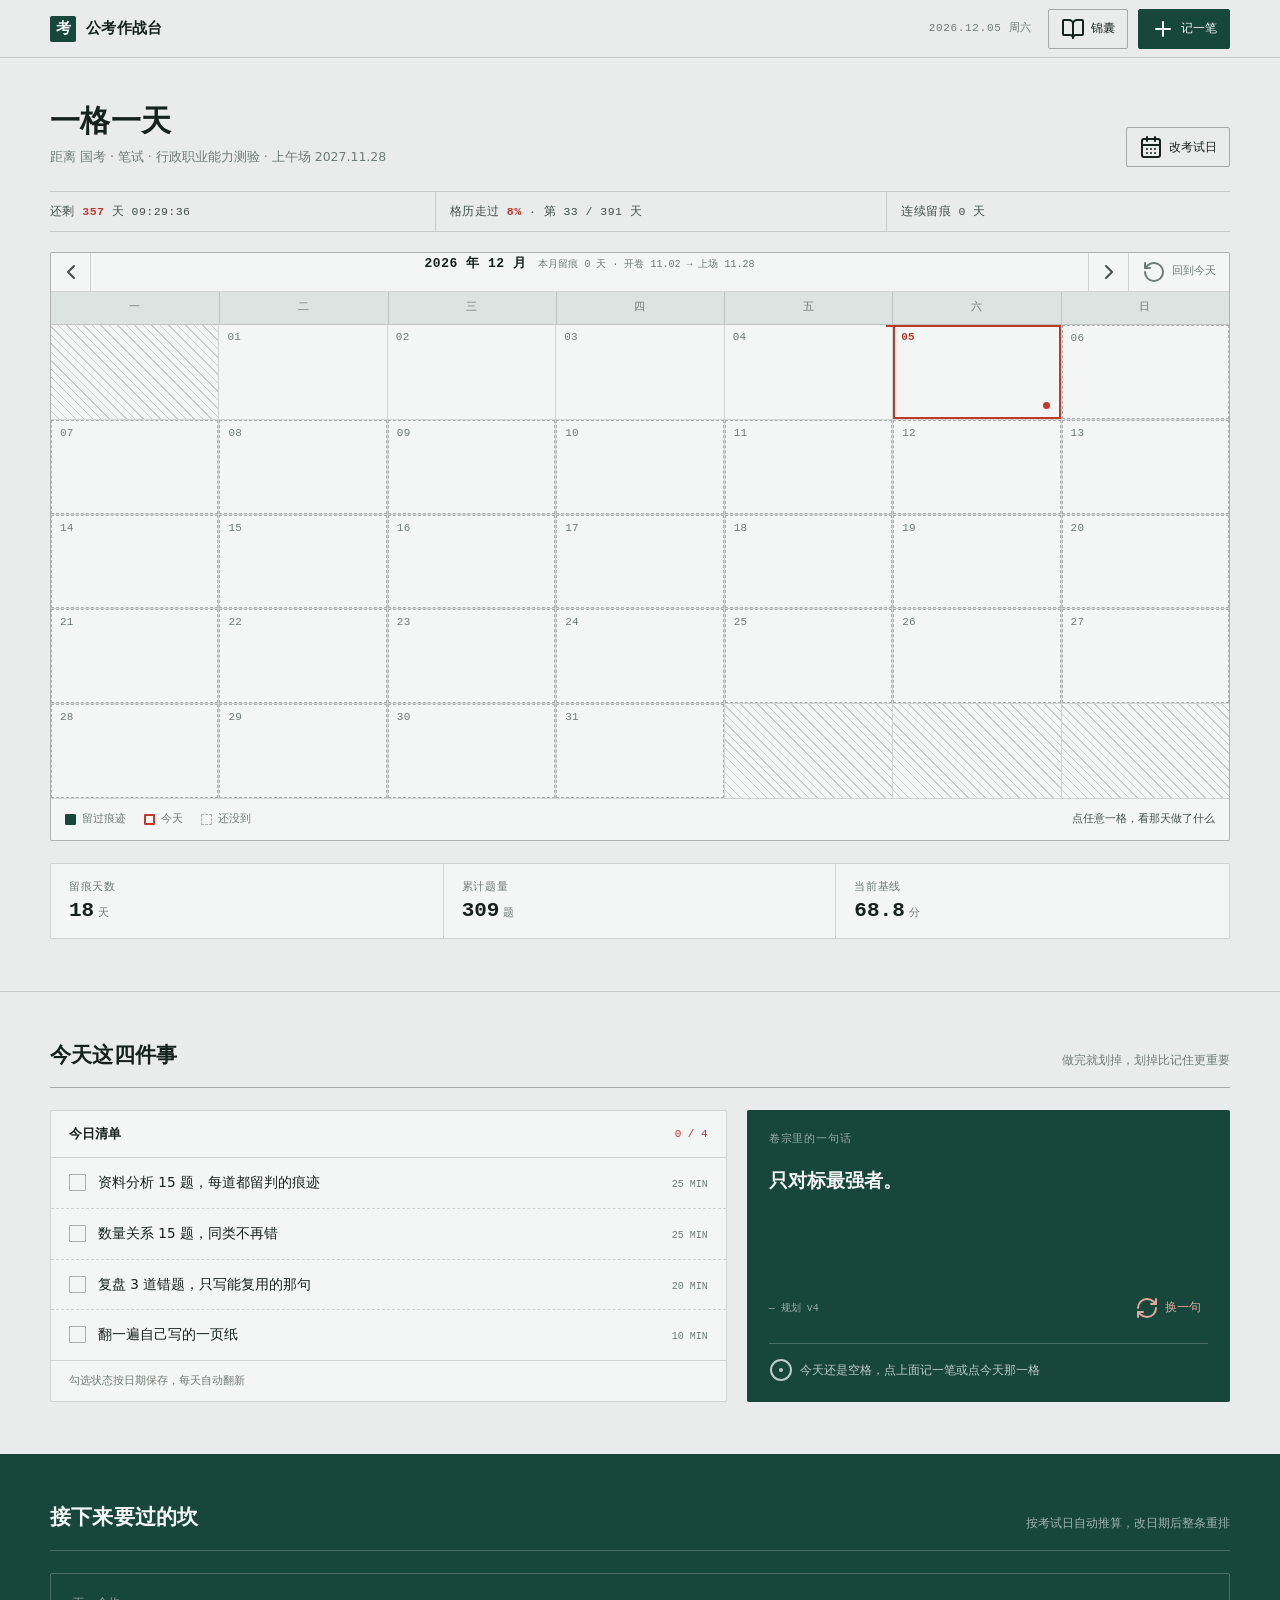
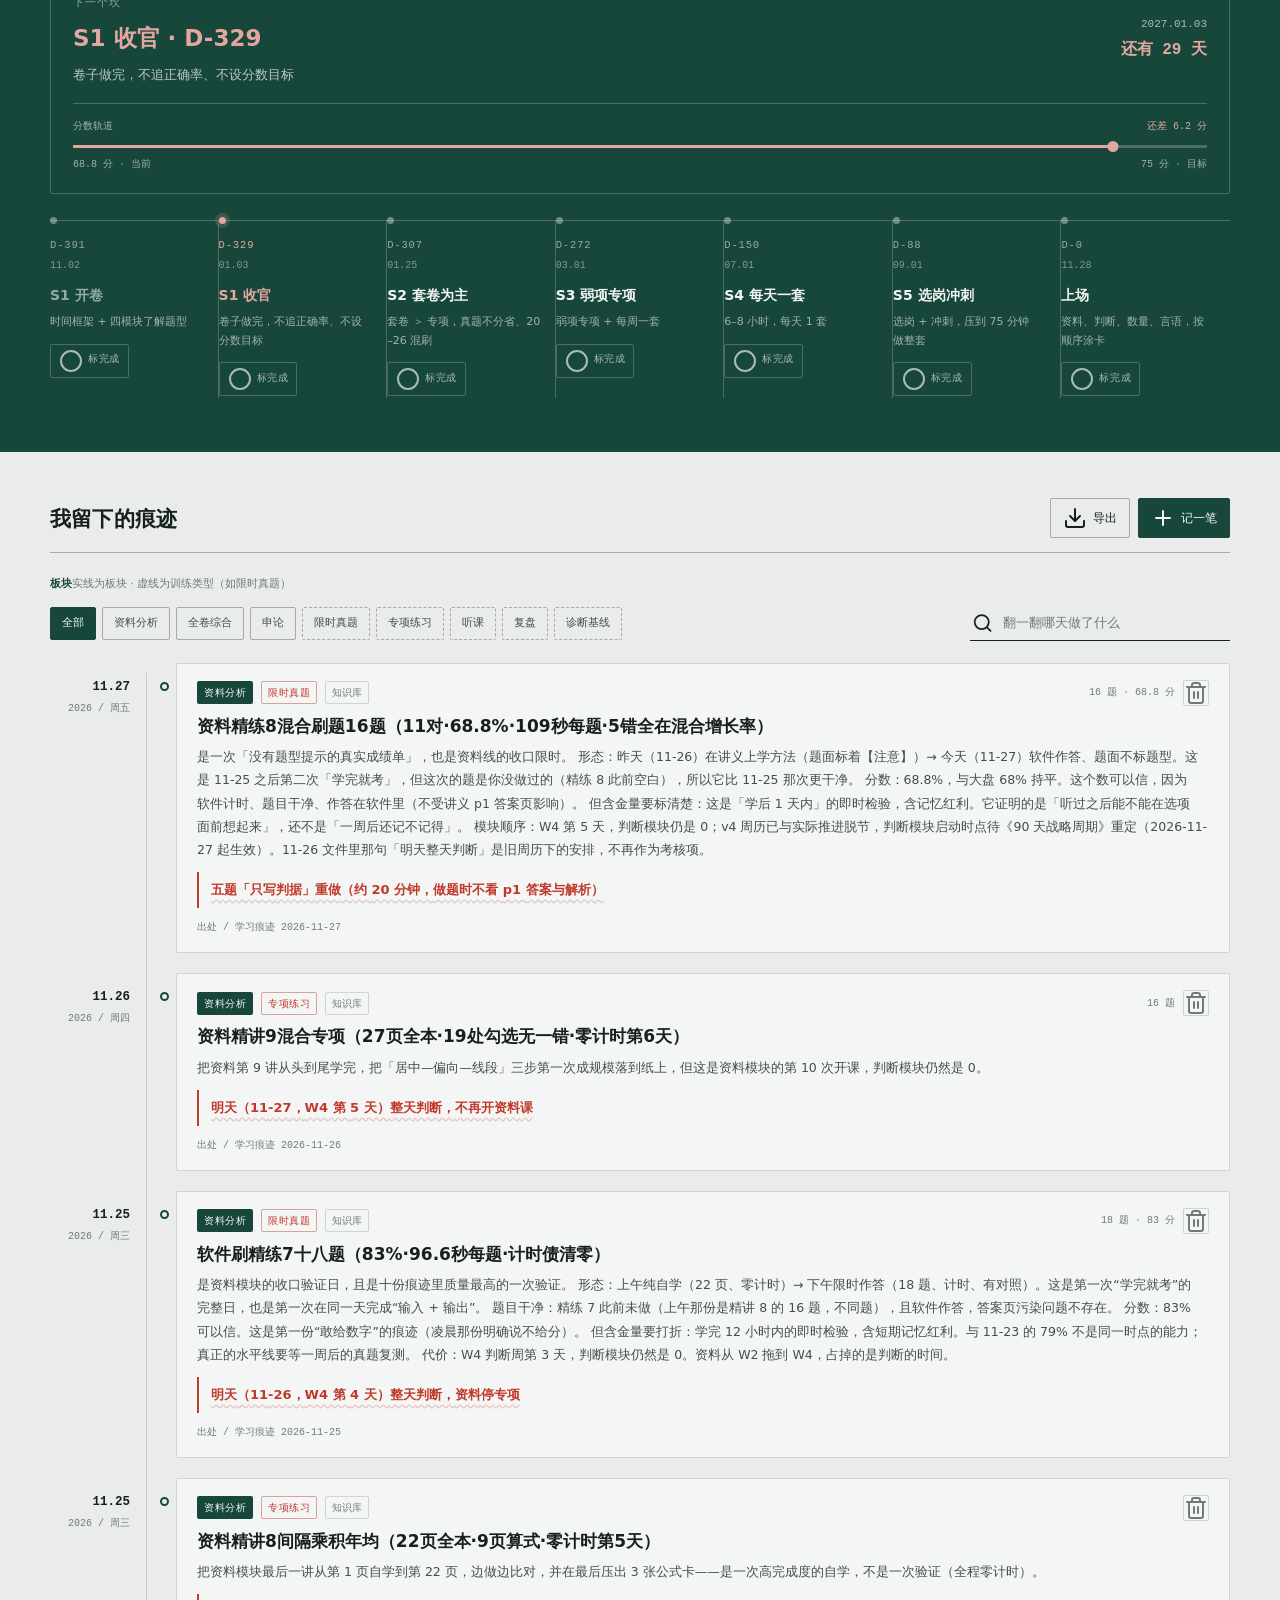
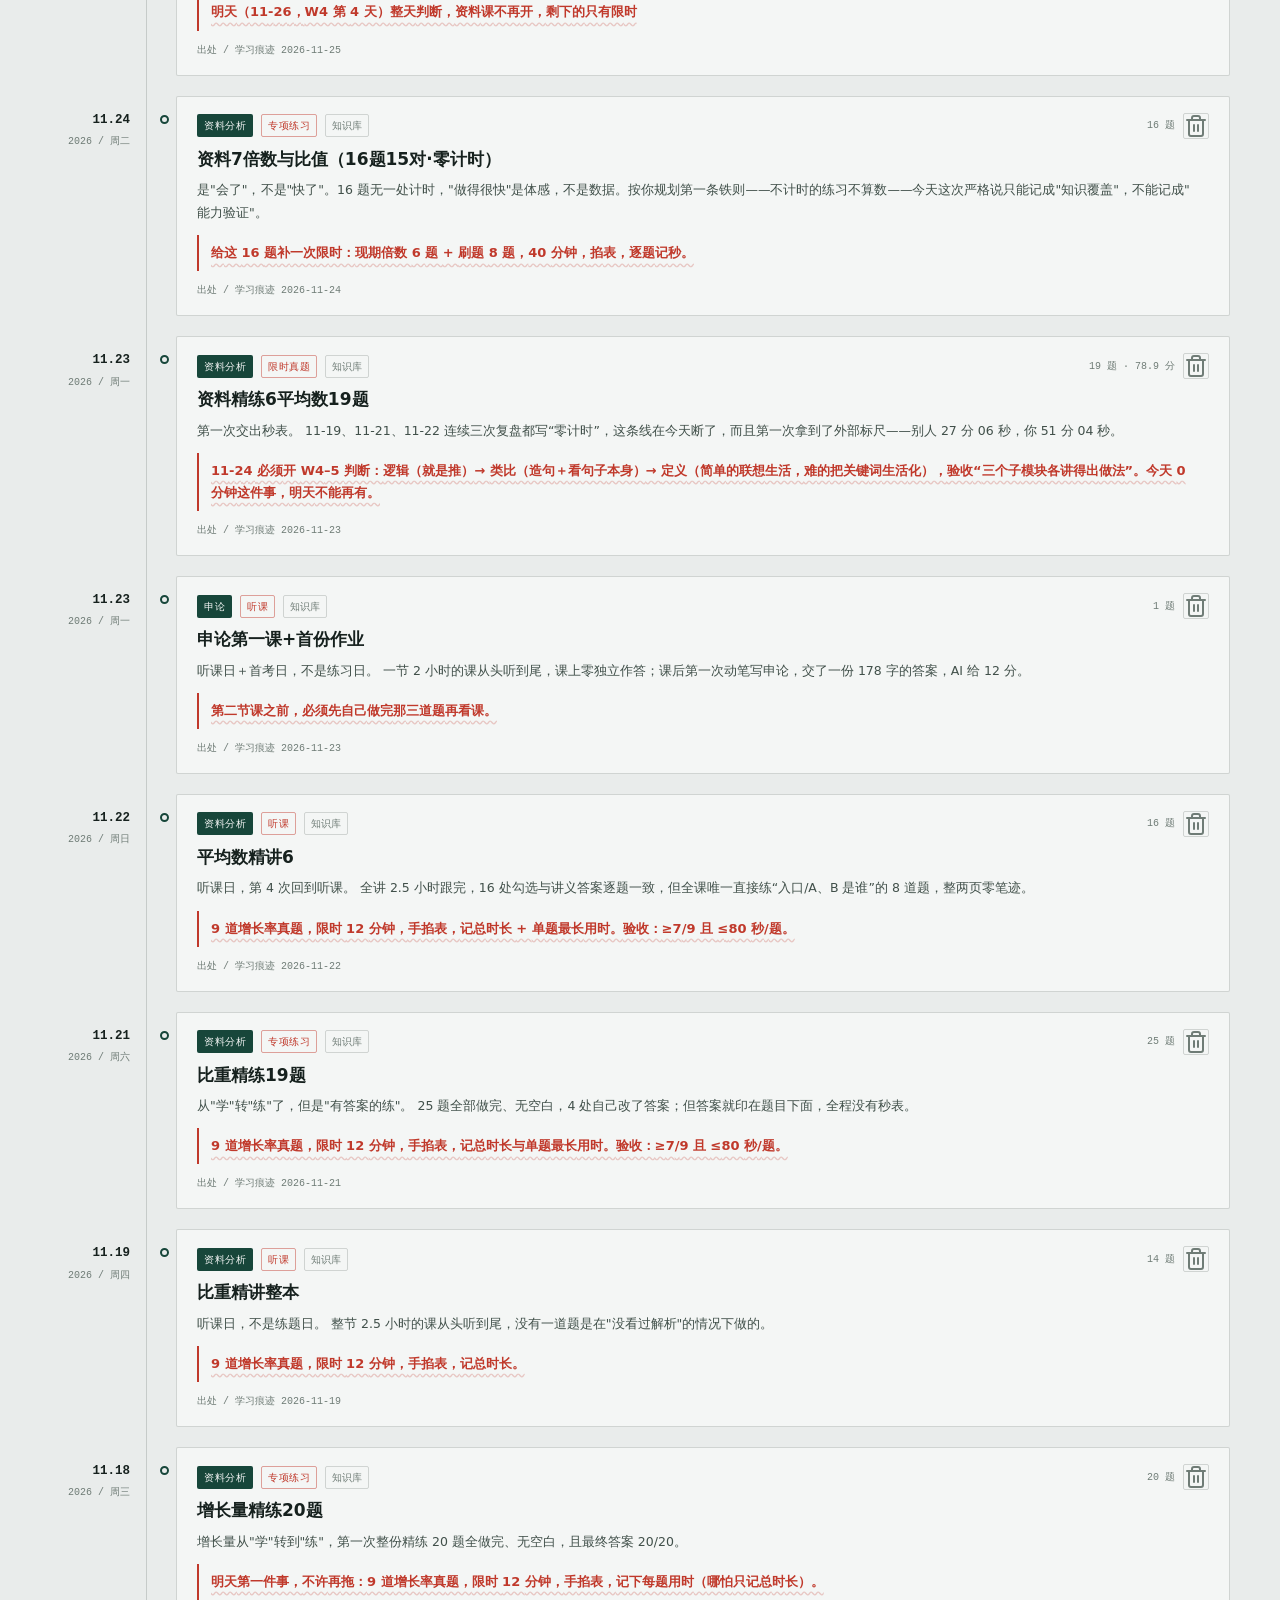
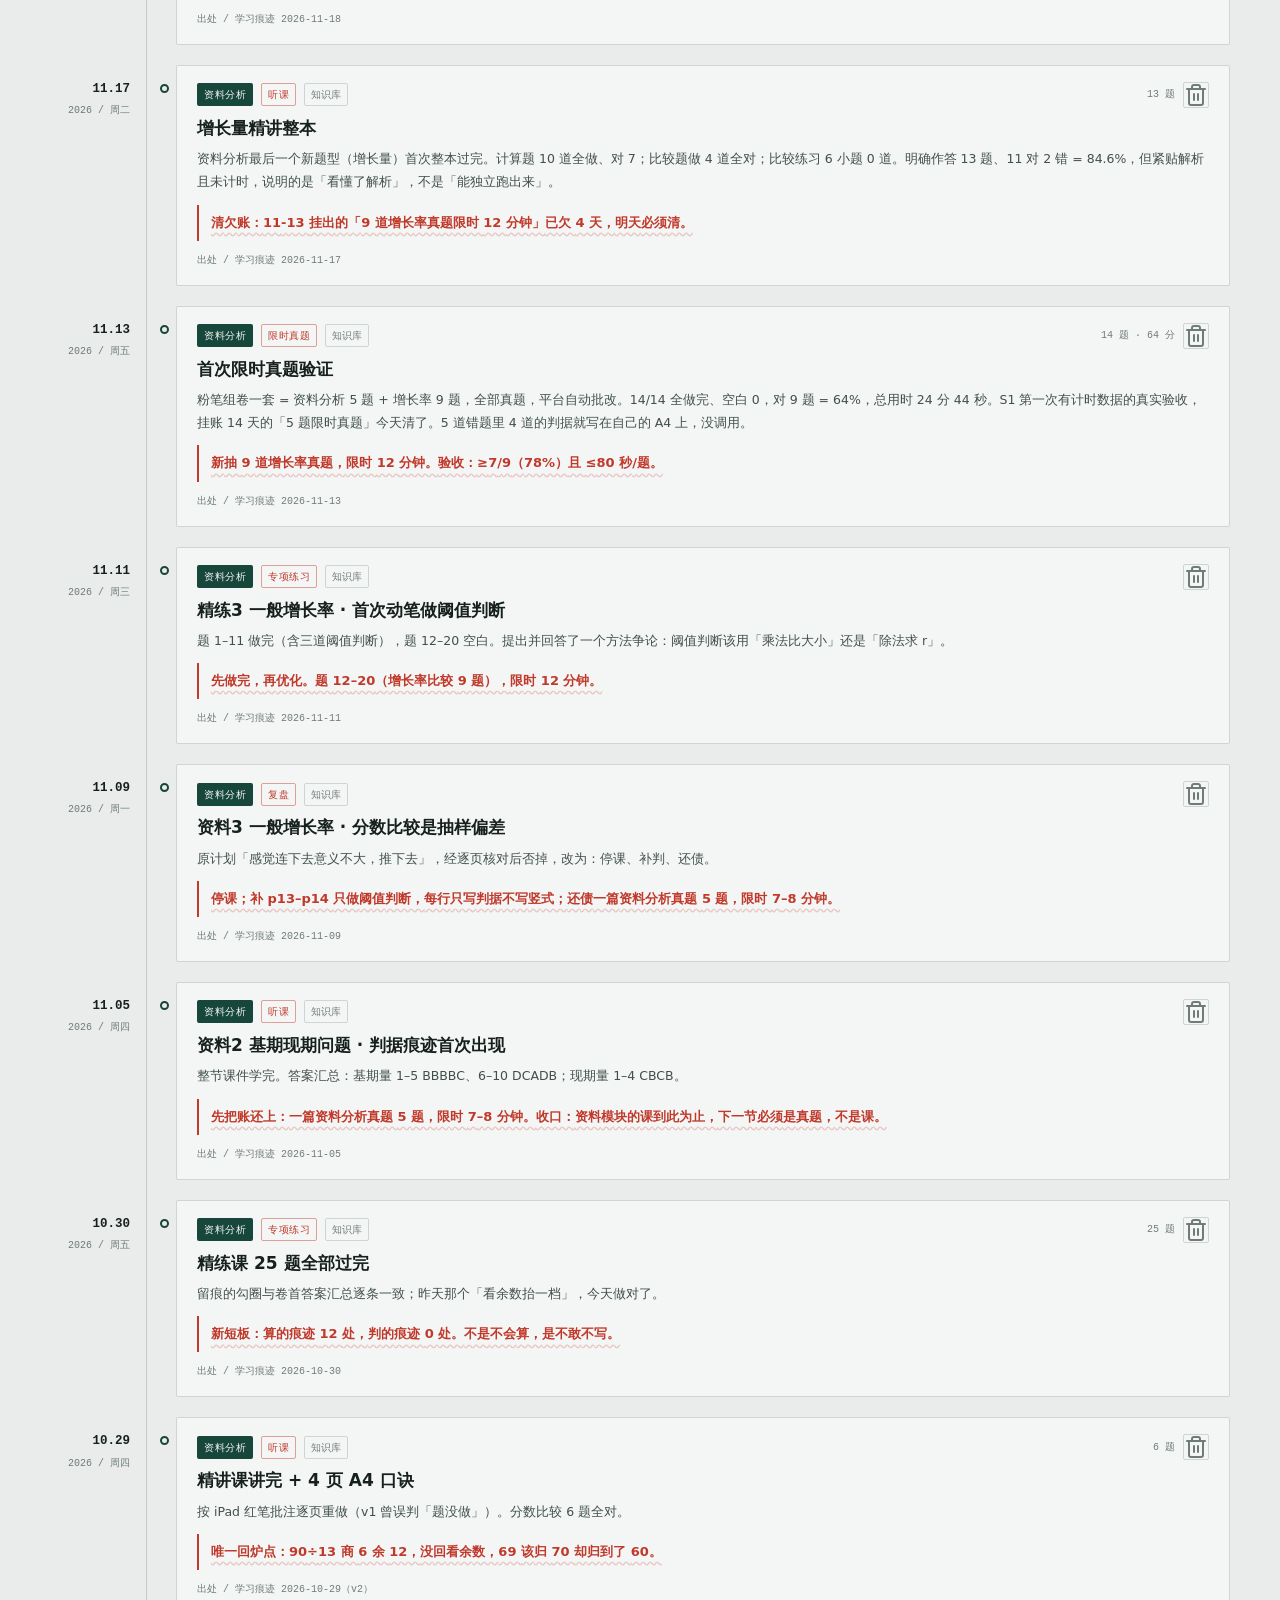
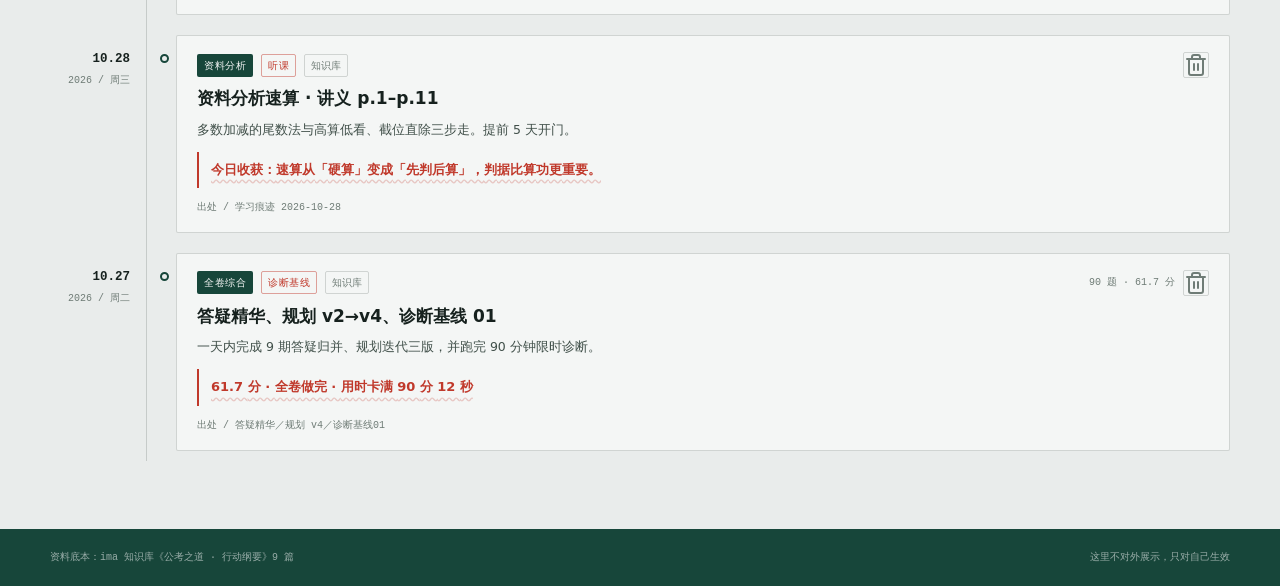
==== commit e552db96: "sync: 2026-11-27" ====
--- a/index.html
+++ b/index.html
@@ -9,7 +9,7 @@
 <link rel="icon" href="data:image/svg+xml,%3Csvg xmlns='http://www.w3.org/2000/svg' viewBox='0 0 64 64'%3E%3Crect width='64' height='64' fill='%2317463A'/%3E%3Ctext x='32' y='45' font-size='38' text-anchor='middle' fill='%23E9ECEB' font-family='sans-serif' font-weight='bold'%3E考%3C/text%3E%3C/svg%3E">
 <title>公考作战台 · 一格一天</title>
 <!-- LSF-BOOTSTRAP-BEGIN
-UEsDBBQAAAAIAAAAIQAlBgEK7iwAAKb2AAAKAAAAaW5kZXguaHRtbO1961MbSZbvd/8VNWx0eHdnBHrw9AAb3e7uuRO3u2futO9M3E8OIZVBayGxkvBjNyZC2OaNALeFMQY/cINN27xsYwMSmIjd/6RbVSV96n/hnnycrKxSlSS7wWPPyNGN6pGPk5knz++ckyezOn/1+R/Onvt/f/xC6Uv1R7tPdZIfJRqM9XY1/Gef5+w3DeSZGgzDT7+aCiqhvmAiqaa6Gv7vuS897Q34OBbsV7saLkXUywPxRKpBCcVjKTUGyS5Hwqm+rrB6KRJSPfTmN0okFklFglFPMhSMql2+3yiYz3MhkuoKxS+pCVvBqT61X/WE4tF4Qir7n77o+OLsF5/Z0obVZCgRGUhF4jEprTbz1MgvFEefarvPjaVJ4+4NbXi9mL6urYySv7urhcMlbWb754O7hb20/vAA/morP/yUHipOXNNWZ/SZ2dLId3CrbTwu7D805ueKR/uk4mgkdlFJqNGuhkiIVNiXUC8ADcFU8EykP9irNiUv9f76Sn/0N58EzsKlApexZNfpvlRq4ExT0+XLlxsvBxrjid4mv9frJYlP0974LH6l67RX8SqtzfDf6U8CX0D+hBpKKaxDT8NDpU+N9Pal2PWFSDTadfoTf8DX1twa+PR0E8uSUq+kFCgq4D+tXO063dwCKaFLPMnIf6rwtP20QlJ4grFQXzzRdbo/Eg5HVak01sM804VgfyQKpSSDsaQnqSYiF/iLy5yQnng0TGiFHoW6m0jRjAzSMLgiHZaKpKJqN+t86HN97A50u/Lfu4rc751NLNmpzl95PMpX337p+ewPfzj37bk/ffpHz7df/eGc4vFY+j6ZuhpVk32qmsIRYE8aQ8nkv13q8rd629ULrcDGhAL6SomEuxp6E5EwtCoa7QmGLsKrpn9VgARtekTbu649T2s3D4s3xrWR4eJQVhte0nJzwB6//1wppcf1yR+0hbXCwR1teMzIPSk9u1PITRfy+cLhnPE8X3xyQxtb+Cl97ZSiKFrmZeHwSDEJUoqPnhkHt7SNO/rYrD7/xBgfU5oUfempNvGweHhIruefKH9Re/4MjADdkilurij9kVh/8Mo//8vPB1Ok0DZFG5s3Dm+SHtt/QDpt8y6UZjybhARG/h7kKqXT2tRt+vC2Pv2dlpmDLECTdiuj5bLawQxMCT27r4TUaFTRtnPa1h7khYzwEFLqc9uQWPnXplP/BNP0d9BT/xWOJAeiwatnSLf9lvZdSu2HJyk6NQf7Y8kzCXVADab+ue03vguJf/ltb3DgjG/[base64]/lZFu7mmLS5ayOsZTKXiZjE9qRjLDq3+jFynrg6AOGWpGpRgIhL0qFcge1iFRDBrkip/SoRsIh6FQsKJ4GUivDsjChGBnuhgKBImhcTjFz3xATUGr5oi3aXsY21xorOJle1KjkL+eDzJeDQSZqQFw+F3JS2VCIbUr+NhMlB28gaig0lGWXFzGyaTsZ6VietsgvFATlIThIn6gxF4Rd4RAdUl/nH5IT8hoooMGQjviNk+wVS0XXYWk8b/ciI4wB9bX5Ap1cdEmqKYr807uO/zyampTG1gTU+qvd1Widvns2QdkHMmB3sEod/CdXdx957xOK9oi4fAyER6Q5cVt+bIVXF5Ss8eFYdAlNwtXj/UJhb1V5Olp1NMxk9omTFtKacAa7ZR1mzvbBqQWtBkaYIrj6rhSOqLK8H+d+UGFfK6MAOOhSccvMq5AiQiNBPap8+vWrlWUOwwQMlUMDWYBJBS5SGiU5d2Zfgr+qp4dEcb/wGa2h1obYXSuxUYDsXnO9PSdqa5WZ6x1vwDfcGkyopgTFd8tV08GiUFtX5Cy6HDsq74mwFSAh0+hQ6zW3HJVEINXkSS7hv5DWNuAfQcpbU8n3ubCbNAQjVq40r5fSx4STDTN+QahkQlYBwfHOADFQ32EFhn7TKO8qXlVw0W7rTyBS/1/HnBH/[base64]/N/Zkqk5l/uTqkMmgHcCfhDc9NfKnyxClABSuKpGkh7dTjNc58kIesBR7YBmxv4NBSMRTVBEPXXYZASmB2f1fB4APgx1KB9Dtg/87PHDd2NbC/pDWeD2tjW3QIvjzVUBpN4dIKiJwqaWvxTZ42uJ9bWy7kJ+gKGQfSLu+YJM6aHLwqdQH5q0aI7rgoErGisxjmFR8RvP73JT1fm/ccm9q0Zg+a30/vGG5pyoDu69MKzGEBLf9jt64AiPzWjB4hIbIJRFrjvzxAA67tJvSUc+EmWySQM6XTPHL+GAqCcxvF9B05oAYgFkH4tjj83m8PutIoQnm9THjWlta4y6nqVxpfodzoVw5WHIN3V6fzETW1/3BxEVCPGcqPiUqN6MGwv0uhPtdafS/[base64]/gFa6ILavVsT2fQyI7XdBbL8rYvvfO2L7XRDbXyti+/+2iF1jK10Q2++vtZXVAfwDaKUL5vtrxXz/3xbza2ylC+b7m2ttZXUV4ANopYvW4K/VSvf/ba100kp+6eQrd2qxiw7ib621xdVVkpNs8YXB1GCilpF10WP8RI8pHt3RXyxrY9uujTxGD0DNFLvoJP72mig+Rn9AzRS76Bf+jpoorq5cHDvFARddIeCtheLA2+sNH7hf/gPPVHk1J6r2qrGwNWiBdX9ELKv1KtFeDgY0zESWcA6rzM7ZmWil+XGRrMacnC9Z3BOyl0vu8qadP98XiaUauo1r+4V8Xr8xw6KJiKBemixd+x4o0YbuFnIjhXy6sD9WFngid589niQqV0fCaJINPEaFXNLxgj+pbrZwDzXpc0A4POgMhzn/s3Xa+CCJ/[base64]/p0+PAfexC38qSUL7DGX1xpzSaKT4eksLMzEC+8rlLG8bWYp0n94AtusnhLUwN2ky+QEx7V98b1jJzTiKaZ6Gjzjs3mLz4p0ist6HbqzQpQlUtizIZFPOE5Eiamb+KJElsRDRiRyXy0hGIyIuuhiCXdwMJNZk0g+es9JKk58/3xK+YiFL+OnUFCCi+uqHfXui83JMgnKrfn1Xota+F/cI0gfGil/rWDHs0dIv9Xj+Euc1zrtBf4+4N9iuLR4ea+yMxovkqX//[base64]/r91Zx8ul3tviUnGaDsrslZBd/RfSfe8vsUfaNdnCdS7Ysy3jvrj41xB4t7rChu/uGlfVq2yrhJtf1pTV9efWn9DUYJ0G/G+ZYuoaNlBnWS19+mwg1dP+YzirGRta4fdN48UbLTCMnuMbdp2hEoiikPNS6LHQ6oV6AadDnoaFhJG4684iNi8RudhCzY++FaLBX0jG+JLd/B2F1oT41dNFD/7pHNooUUlQciWpU2hRfW9TT4pGC40Tgo9+v+LyetsYWBf7/yhdQfPb4R24XUDbcfWHkGfgwa0PGVMrFuRFkbCP/xMhvsKdH9wj32qZwE53DNiX+LfROfXq1sDcJs6y66hm8EuH6Db16N8VTwQsPDJa5m6ZMERV0gdpIDLK7N7R709V1URCJYpcAE4P69JqxOU9kY3afSUuQH/rcDsgJUEr16e9qVEpJbHAomODhgeTuLLlzVlAxMYhJGsPtKE6lREyWivBi2lSrCO0LiHq/Yqm/9Sl69rW2eYdEIn/uCRB3SV/AVhXm+VxNhpiw3phlTEiVdmQzkK5MDB4xbNc3vjeWNxkHTo/+lB6yptp8IxTKOS43Fzf1h6MVwcaxexI2HpB3Q1C6cQ9VW6OXxJg5mcYsdl30Du1wYksvjSuBdr5xwhaiXoG2ZCieUHvENiD3BCROeQANDNYVxcM1okPJOgA1mUmO35G5AVO/+HqYdZbS3uhVmPXobFo415mg2ySdXxJ52mBW+SW9pXvw+CbgMz6v9xPhPZGVFLOQcDwllfE5ueNFEF4WJbwN0XZApG++iV9m9jTpBBrxT21y5947F0z0qlBGWwumRo5zosPJscFv4lFZnIEMSvLW9keiahLgURWGGyaEZHSh0dLpJDf1+cHM6/CV+7D4e8q+NILTLUlUzGY2pw6YTglTlecYsBVJZ7I+/7o0z1QYfRnMutcs9695IYuL7NXaMld85hFYik++R92evbo/SWatTQNhVfWUb+yi8rkfUkCjXbXuj15PiCRCZJOes4rAXnZ3sgslBKSSSKTQVfabgB+ysNzE3nP4B1YFcauPzZbZOhKX0e0nrlxG5HslLuPysSYuA+Bgo795pxKXvQ+8eHvOE6sKdc47Fs5zZzkS51qF5cj6ZmWW83OZtDovBBtjjhz/zVdkQTMbK+fng/sKz8i9Fcv7QlteemARbsRjAwDLXg0hW/q99OfHNMvvb+VzYneXc+nuu/GliCOu8+XJ8qW/zRVNOV+CVuGKyciXAQTc58hGdraqyJfu2SxQTDwyN9fQOUG4+V14C1pc5633wlu+Fm8V3mqrgbeazcHnRj8OvjtHtVqkUjvnzu0ZUPUkFz3ZHct81aZYfReOgnbWOeq9cFR7exWG6qiBoXBhIj3ORv0FR8WRF9pYrhJXSTmsJgLNKdz705Pa2DZ708brAuQsffcAlT/Gf3M778pv7e11dnsv7FZFfPHt8xW5rbA3wYZ9qSJrsaVF1Kq0sRX99gbesQU2vCuupYtbG0KKTY1zqMxpOeYH1V9f41re8jtxV12WHQNzNcXfLmSBeaxrCFkgp/7gyji7Pt6gBX3spjG3UNgjJ8rh0rTFUSw7paCsYCiVrHSUiXTEzRVyJF4Nqy7h+OVYNE4DDpoi3drWgTaaq+HIg0onLPnf9xFLjr4zm0PcPJGoLzIgAqys4UnmG+oijRB31b0j4oNizjpt876ROwL7jz2l5xUt3GWPipsbRv668Tyv3Z/8+WBMe3yttDALGhBYdnQ1elz21luWreJRq9PWEgwGJMkM+GUkmlITpC9sAYOQjpw7AQwSueQcLXiBZu1q0IbXStfXMDoo0k8kMnvmGo1ICqed42G9Uql4muIMk7AsbkOuivdqWWzHMVYNbQGT28gfaLNjDlXDa4s1zxIeY/1G9mVxM+dQM3tRQ00XI0SYVqiIJDgjs5dcG83dDW8ZPs2/LnMwHBcFYDmC0QhcX9h/WE6BbI6yjibpjq1ybXa9uPWmvFp4zpB7683x1bWSMRYdOlkKRzm2uopbE6CNsPi+8hrZW8bAD3I8duPIbYG8k6pFJoAEE6G+cuEqnoN47YzEBgZTnEj+wpQ+3/IHA1G46YtHw4Rq4yhPJPJRXrv11Ba2aTuPa3bJ2HlkPQIV8Ju8rLbiQWuXljzofdlyB31qVS/po/PnL/fRwwPLX5iqZWu5aomZVfUiPzyqSZyEaAbxdgYTqQjVYSy56IqrU3Hm2pv9BXS6o2h0CMxhOSpPNNdsPVdBGD1YLW4xB6OWu1UhcWywP0l2ayqm+HCM/OD9CVq4Y6g6PeO2P+hx26yhjT0sLawUjxZKQ7fMXRofuw4MvZLs8/hdlGB8aznFqLXP53S8ka9Dab3kaw55FZ/Hp/g9fsX/v9pCcOn1+D3QnR7/n1sdsrUrrX+GTJDOR7J4/H3NIXLCkl+BQhT/Jb+Zh7REueKjirdyxc9+r5J7H/z6WSA00bdjqpy4mSdudk9sPUaLz5q+gJ396fmSMv8bL3iI0+YL+tuB3m4C2HaPJ/Ows+f+Nv6YRbch5OtL6//NQN/HitJWWMyUNvnG4qTQ5x+i64s9zy7wjKXF15ykZSu8rjPUaeXl/kAVvr6AZIDi5IuHYfrpE8xQlVu7vs7mWIdiaXUhP62t7HCBsM19a3xZauMxXwwT61tY8E9p7h95PlzY2/gxzePIhma02Zt4B8ihb776KZ3hjR3XN1aRFBKPts7bOMZUieKTG7gsW5w9RFpI6CDLPiHW2A5H+BobaxnGuEmNta/viug17ASflzsiORHaARjib4TXh5rsjiUV8hnjxmuokuX30jC4gfJx4FE3d6bRz4nM4/PRHw/nJKzyL9wzKihEZxMba3QyYaQUJVBadMT4W1wll/qCaioDjsI3SULvwCADRiXYQ6GTUcEsWEYjiFSJZCv9YktbE4epMn/ML0JNhzU0F9SkJ6F9QKhZUUE+VuhsF9BJDEbmIw8IT+UxwWmLp3i4Vci/[base64]/QRtM4fmxW8CUmrpVssG1FJOqP9dhTds+Xm7C/paEvXfseOU20y9RvOSwo2DFcCTKtLlmVmJ0yn47bOVua1owBRIjJRlZfHkMeY4Q8X9YfcBV6flOOPdm4A91s8jMNf8L+gJnP0WsGquKbHI6WKzAJThfsABwcfe4RS5LnWea2tY15RyaRZid2rjY6pS+slXfuNAZ0Fbd2sEGWaqA5jKlP8W7iYD77rDR6Eyc82fRHyxu/pU/cwbZLvM2HCIOE6HI3uxwZFqydeYlP9e/TICXMzVlMqhoPNnSueBQ3t7UjHvKTe6SN/YAdWtib5nVZNLuAjVnaOj5BkSBtOBFzROg51/YtHcsO2f/5gMVdghakb3xvSaBv72j7LzldR5a+MTbGcWgxVAS3uIhxswU2octMfzVpDkAeRm8XuxgVbUnHx8KF7h2QdO93sghoK0w8ARuLvfwLH0598rZYVv5Ls6gk81CfHsf2iU42qxZ9RoNcf6Hp0epqejRLza9iesiK8dASHy0pTuik7I6Wut3xN/PWVTqN5JebGbTFAF2AWu3A5KW72cL+HePJlra/o90brRsbdWPj7bx67Vz/IJzE5NM+17OfcPm6z71f90Yt0tLvtygz5V6+Dst7Y3NeO5ip0Y/XIgvYt/Pj2eEHLAcERcBJyatnlek+xUKtZCEITxsmlUwFIebf7KPuCZes3q0sKPACuva5crK0ZqdKm55kv6M5K7oePOQduw4dxwFw+cd0Fv2H8t5VNIS4jSRp4lrusVXhoC2T9FmnYkzjTWh7w2vG2qTb4HEj5QNCW+LV4w2UfH9iOMZ/AMvN0i/azFM+MuOyJfexInRz7QhNvpnwj4XQJ7Ce1lxH3jryVkZe7tNLZ3AvE1iWAirSB1bh2Cr4k95yQNzadwfQGt14DaxqdI7l2KRpcAAEllI7eiYSoekmTx9Wu3XBDhf2LNRNyYUO3dXe8EjkN2NQhfRO4NHhLf3GAwe6oPv0zCbSgkGhhUNGA/1853cIIcL85oc7lG4NaWMLEojSL3TalBC0nZng4alAf8Ha5ezm7nyY7Iifhb1V/eEBx6EdhBc8/6S4yYYfEZo1W5JgxccjxuLtsnGpnJ85Euzw3VAZltElA7SXubzYi2U8RcNUDkx0FC66aU4R9zYwHmclmQVaw8i5z1s8N12j2ORmrxxPLlZYp/ly6PIaPiqlZ61E8w4ynnyHzT8RCG8+WQh32JPpamSnPygIf3+Lex3li3tt7Y0dx728F+ipw3sd3qsa1rh6x8NQ9l+izYyIzwNf6Dxwh2rrgksht4LrJSDQQOyRLzuXSyNfB64fWYWUz/kxt2HZx0K5iB8XazxSYCWlF0/u4id54QKCmxn/Y/qeMMlwOYIDMPqw0RCWABS9uNIpNsX0FC6s2IJiJo/QLkftRFu5TYKo6duHo9p2ToJpbQyUGG5e+9uEdOAeaQ5R0LtmCM1DHmXisyduFokrQ6sNKngxR8OlZXZIGFij6N/mfcbMHrGJihm2dznC5YtvbtJLYZBvPxcK0fRa2cKk8TyPp1dhjlL6ITnNiT3ixu8S9z3MrOJ+fX1pvZh7Vlaetnm3sD9uKc/YTJNTEeklOheGsvp1vliRfaDv5AVE8+OyhIeeO2604ZelLC4XZaSM7O3UbWmJDdQaPH4AGZB4l9nvU0G/zf+jzaIuyjw/oHfidAItVH85hxwr1nsoR/LRLtvRhvwsFvlyk+ZZYtPmpk2hrWkjGX1p/ET1kMA/hh6CAfxVlA9LBPqxKhvH7TMI1JWKulLhoFRwRjdRT/Az+f0148LHt7kcOuSItVTYu1tJq5DnBQNrKxZgiRgnYgnbEca3ZBRDAqGKENf6BL8uX5IX8IBOWSmmdnZdCqsVuC+8txMWRcOYXDeeTWKDaXTFoiWDWP+2xqxM4AJ21qLHsI4WrcytoC7BgiW4ltWGW+o3bMGyNKIDc3/6ew68eTSl/QI8qhjhQGtuCrrP2vT9SW08IxzWkuIwzOBXPlqUnrHDeura9xZkFEezYgDASAZBH2r6mGHJ4SgPF1iiX/H9gMzjk0OoY3dr++sQVYcoB4hysG3tC8utbwlGIlDOtvAnhDj9ljiChiTBuJjl688ims/f2FIGRMVd7qA0d2zgnHHbjIJOeigXDSA5lM/meiQ4OLpj34khaEOUym4hqhuLO/r0KkIrt0V4IOfwKkbTNjGIQVP+M94zGJm7PYRGDAKU1adqYoCwVeYwNm8Fl7wFxq5nYV5XhqwOa8Hao/ulOWbXG9OjkrdPmG6mQ7AMHGXf7jhDJgcfr3B6p/NYEit57sjqV+YWqViaWEoL0vh54zTUloEtMynRyv5xnA1Em9TnHajfZBWehoWetnuFH0BKTQN7TxBS/ScLqQ6nybhtwhze+KAg9X0sGvtbjhtdfXV0raOrA7rqW9nSaAZRFXGhNucxRjbxhVYexMTXCA/XpTssl68Im15XgC3rGjDuSJCAT1okZQkFEMvThIMf+mWZnSL2OfBVY+OHnLFwKFb9rHAsWTl6dh/tMzS9Fi0wK5GHmx60DNcYuLtZ2mVQ2Jss3XskDCwzvkl/sSwajA73jwULLSrL3zcW+k4UC30Oh+a6YeEHdiDByZmXzccMgPbPCNcBsA6ADgDIhR4zK8VetaX1dzQwrd5Mq4SUXJpYkenXdDAo39qzKYEL/UyQ1TsHdCFSNWByVg/67PhHP4pPvieiQAJzXFi7PqyNvEKAQ9SFtx8RiJ0kbJgfHj8Z2HA4IrG+M8Y0obzHjSDtdQSpI4iTg9KUYLilVDKl+EnuVUwphzJqsa5Q6tusLMm/KQeyoCMOt8FLu53l2cJtFBToVc0osdN+KW3kuclGzSNF7oAmflPz5g3LbuLXUvADjaNlR9Hgfgt98jZaE387eEEQZIcisCpN24f+ioiaW0/1NLOYSLSuOz5Ju11OBKLaTxaiHL7N8JFsDTk5yyZw3LjUVselOi7VjEvvYuGUTx8u76XtjoU9vqnt9rYVSe5PWkWfhSoM/is9vm2HKUKTbIdQHOKBC5vLuEdCBPXjMWJC8JsIJo7/3uIisQ3deeTzz2+sdhmkt6wJlpVHdlqW5WYarGUbAphugjiTNrGXxDy8goWX8FaY0sEMplWs1OOe0CyP/ujiK3DNja2f2JcDjZ0nxR1uXJp2nInYT7E/EXjMsJgdIJGVYR6AgGfNgY2oj/IYRu4nZcX/lM442L6YDQMVpdia4u5NADD9HhjDmSqqAT9GSF/nu292HiPmWzGNd6E+dU0EM3OLFemoVUeoRUHAQ/W03RdInoV/pJMrJOVGCrKBdp0oxLedLMS/RchmLvtBQfz72zpiOjPF1pFWcfbJMW0c8dVDPOtqgJMaIEFrJY6nv2w3X6X9Ii/GMbLRyOPJR/ixNPL1IAsklc1JvtPBZZ+eRQwrFkktfeXdXONzsOZIsNAMU0DYp3VZe8f39ey+2FLKdkE08RtrTI/V4GWGLsdwUQcCcYetHV04tQUMo0Un2YFcYpvTn6OFdbMHucQPIdqseO7StW+EYVtVLXAH/aNt3seRpStu+HWTawihirUX0Pa2AaZtnbUCH4kzZqXNNhy4QVPAprVYARhUGWv5o1OOOpg4QGGMrQZig8US7MgC+rSlxVwRo/RpM64qTkg+cpZ8+zoOVBUthKu3+sShlQmOyd/wFkuk9C+q1W3tn6Au/WEsmvpONibXV3sA0T+g9/[base64]/BdieGP6dbNCQt/agoQ/tyAbLt3Q+CtDz1oOH6qDnBHoS89cMetIX5iUHsthgP3GoP+Qf+R6a0XY3K64aT+OBwst4EBHKbv3Gg+ITbike3eekTWrT3Od4YwZ3mJBT61aemEferElpJW+ukWcrCGIXCh4s/XAP7GEOozwWdPYxL0vIYbC+ebECw/CMWrqxhh9Qzk8AAjgTj444XKRzVVDHLE5s1Fzmp4EPgC0iA8uAMHdnnlbWM6SPGheXp0SeEZR3VjMUT58Wez6fsW2u2sGMoMlsD7KLscXjrBwXWSQL0u48cQW5Nktr298X4nlPNt7JW/tJwP8oYbIniHgtdcSrI15lxENVmn+dEE9ks5/Qxr43IMGfVWjKH+OQzMHRHCmn0iGDczvFiWtmMCw3qMxT+9G8kLZq6M+53ZDOCxiyUV8anXGyHrnU/Qz+nUVsarWkwPXnz89++vln4pB9e184l87h6OxnZz+raluJc4h3HlsQhTo18TMk7x9UGMqTb7IgFTV8xEVsUh3bxu9skE/[base64]/BuCb3itTm93WkI+gzBbNKM0JHvMUvFklG3XHDiFe6IXL+BGHEX99jWIYdx3GCDYGO+nnsdehwgQ7GuJsvUNEVJ0PiR8V+bY1zWH5ljVTAQ1mKW+mKttDUOEsf+WMwzJeeco9wKY1Ev7xcQ3DAirg9krF/yO4SXyfTFznJW+LbVxbAEPsIeQQFjbPNSJ8QLPNzWqJjyzaabFU5B0Y6yEZbZA5N4xrfOn9tX+z+YDL1f/jHn/H7JnMjlsoB5BBR7IEgouxyPMSkrfjZZr7Uph3yg0vbEHEyO/[base64]/8ybKmfulnHFkfjhYelGbfZtwDAmNEy02JZnn75SOFKJkOSEabsXmoWiRxnB/fNVMQYspUA5fYICx5nnxm0hHqJBScbqULt3n9tpZddHm0U8uLgYmN8zNw6gAd33sQaeXXlR/PbA+BZUyuji2XSmsthNsnDoubEa/sGci3Do/7zy2XEWZ1kJNi7JlhwHmluR8yUD3ez9ZWzCMQxdgSPpni0+5RC/9n6yqP2D6SuNiiRMH/wBbtn2jQ/0QZMRe3NfGFvAvQNJqNgCPXMo8Le0+JWprg1B/+RptMqGJufIhdJNZSKAOefOtXZ1B+M0IsLcRibBNLA7hpocglDLieCAwp7d/58JBbjSSARbR5Tw7TcnL60DhpDpD+oMBkP4v2n9IQ2vF5MXy/sT4JIJeNaXJ7SJtaM3AuK3ZMdClmrYx0lFwoieHSKBOdAa1dua8/njBVyfDgJP9naZ7sbyOcr5sbMvLytnU2MVtK+X3k8Spf4p+gTh9rzcTAPqQeYTDJggFL2sbY4AZainNLjgYKkPggngpeh3XRk8NrB0LH1HEt5/nx/MHmRy+RQNJ5Uu81hCSaJKLalhwYR4ErEoyC9w5FgNN7Lq+uPh4NRXpsFuQpvnugPZ3Bg+tRg2BxXLJY8RTXAbMg5JvGccTQSisd6UjG54WdJC+yoagHR4Zel+Q0oMWKFoSukkogsghmZnGaHfqPiUKr6MyoeJZ6mvUeGnD4pG+/i5jZZDF7PVhpa2qXSnPua3VcfXZqx4uCWJ6Ya2lsMbFQN91yVCeOj5TTMvAr7KJflFb1SZcjNJh3/YF+IJ/pN6r6EuwYhE2nJQiZF1Cg2hyyUkDV01BnVKIg0WsqFc1SP7YwPUBHHRRJ3hPCH+BLMstLoDNBtvMyXvSyupYtbG8bsSPHJ92UvWVCcPr0G78tf7u0Rmcfj8+11Zo/0F3lSLPmsij3n8DrBjvLHa4CKqIrjyybWagIlpJtEp0msRrvMk4hfFl1auVPnV4kqwTs1EhsYTPHxpoYK69/P6WVC/Y/BSEIN22uvWH5xc8PIXzee58lRCA5D97+pLYGtBtUCwN5YekDXJexdsjpPFAX748LerdLyPq6v2/PMrlMXl/3xSoYGYNvHn+I5DAc1ZGwvS3dn9PFJclxN1eFAEVClb9gqIig9hdxIIZ8u7I85jUNKvZLi48CmsNIfvBJVY73ENmgF/XggCpOoLx6F+UWQYBJgWJ4CSsCrQHeyrnUfxUpjeDRqrE0CWOp3d0pLL0DzYGFNSC2hMJhQg4xIKqZByF2GYgIWYpu9dmrJnsXh3cLhLSKSrlFVhh4TAFUUDh/q45ni5gr7kJR+b5XIFKzqLahniwFsHYCoIEZ+wawE1IAZ0FbuVen4b4gSKzelvawlM1vG3ILxQ67hGCcnGbbRGSfawDzuQY3kwv8ZVJOEIZNAIrECvZTUroYO+FczmRUJ4dp/NUK+jsQGU6qdDF9zc+29VY0MuhQxxpgZpAGwiLb8THL0u9L2bSieUO2UEYZMplSwqL2NvtpH1DK/y2E+GEol5QG2OScqwmu3NnNbfz0mkLNSKQr54/[base64]/pZ3Lq7DS93EUnFAXfM7F+fzQ3nwRy4wYGnuMQh/HJI/ORBDvF7a4v1S/g7oPr8YBkqj5IPq+tyOfm+ZcXjxcOedkEBeVogHk1wI8EsmbZOpYGowKUz0U53JUCIykFKSiVBXA+QE7mu6pMbC8URTbzI40AhY3PjvND1L2F0px7chqCR6LhHp7VUTb5cV5FMk+ZZZqIitlgek+IVIL6T4t0tdbV5/uCXU3NLS7pqcWrtJlvyCz98T7mhtb/O7UzQwwNL6w2pLc3s41Kxa0jYRBwn57Uv1gwj4/1BLAwQUAAAACAAAACEA8iLdxpYbAAA3awAACgAAAHN0eWxlcy5jc3O1Pftz28aZv+uvwDXTiZgQNAE+RFE3nSZpPHe96c3NZebuOjcdDUiAIk4kwQKgZJWjGSWpX6llpb04jhOnsRO7cefiV9v4JTmeuT/lKpDST/4X7tsXsFgsQNBO20Yhl7vffvvtt997tydeU4LT3xztvH/49Ork3CfB3j3lfx8qR3e+O7pzffrn/en+F8qGvqAo0HQveHZm+t7j5wefHj7amVw7gL/BjT8+PzgHn4OLZ4Ivr0w/uj+9+kVw5/fTy5eOnj2eXLo32b1z/Mf7wQe3nh+cR1CO330WHOwEe7vBzctHD+9iWLvTj25N7//56PyfgieXXj+6/s30ybPXj688CK5+MX3y5V933iVdjp799nj/t68Hu5fQ9Ffvk98QUPJ7cPpWcOPr4MyV6dXzk2tnT0z/59rRB+9NDz4O9h6emNzdCy48CT6/PHl4PTh980TwEHUGBIPbl4//8HFwf++vO+/hZV6/BcuZ3t8PHt4EkgA9EOjPngR3PoWuAGpy/avDp7uHjy5O988Aos8PLhx/9mDy6MNg7xNABz4ffXX6+Oa94PT56Yfvk5Zg9/r0/NnjT/4SPL0P0yivnVhouo7jj2FCVW2tNV95e/ntt95+cwV/90Zux2hbzVdOVk/WT9ZijarefOUnP3m78naZNNuD9eYrWl3XtLfDBtSnqtXK1TdIU3/kW2bzlfrJpbeW6qRpzbWsAQxcqtYrb3BNaKiu18vVk6TRRQPfKleW9TfDBtVzOj5gXHljaZl269kDq+mutYxFXS9WKsVKuVjS6oXoR9XzXWewJvap6Hyfnr3W9WkX6KBX6vBPrVjSq7SXZwy8prfl+VZfHdlF1RgOewAaNxRf/WfHd5R3oIvy1k//SXnnrVeLr/6LPVg7aQzWyLef2W3XQcgrPzf+wbJfLSJ4qme5docSyhk4zZGN/+0NgdrFV39q+W+6hg1AfwaNAOSdk+iD+q/W2qhnuK/y06Ifwrl/Zg16TjGERCbYdI1hU9Ma5eEpSs6mjj5uL7xWfK3ZbFkdx7XQJ6PjW+645ZxSPftXsIhmy3FNy1WhZXuh6/d7Y3XTaq3bvupbp3zUyVIN879Gnt/[base64]/5kRwUIosFYP1uRv9Szaf1jsasWuXuxWiq2e017/5cjxrWLHXhu5Vghge6HZJIuEicYJ8uOzFt8Ber4LMLLjtEeeumF7dqtnjZ2Rj48XMIriOT3bVMgAOImFFfqj6nQ6nuWjPtsLJcRl403b9LvNvj1YRAyhqEqtPjxVJENRh0JhhSALe4/hGyPf2V6w/9M0fEPtjdq2af2CQtGqsOlsv9FndJrXLZX+WmqsmLY37BlbTQJLxYRZ2bBc324bPRWYYG3QVBGrd3rWKUrIhROvgeC+Pfn47OTj20fXL4AqmH6Bv179ZnLh/NHdXWgH6Tq5/RU0Ir1xeje4fQOEMJKfBE/PWvtFtB8lv+UPiqV21x7CX5i4Z61ZA1OBEwjN8Mfqra62YR/8YmkAzNA2XHN1tWe0rN54ExhIbQEzrjfXLWsIOPcIw+Az2zJ6xqANSAPOoMsmO+8SPIPPz4LKUwCNd3x3saBQvPd+BypG+fvNlvsjWECwd/dw/2Zw5zxSUB/eBXWisCnQSkq+Cxu/uurbfs8qsm/oAIdfBojF2BfPbYef/a0hN4QbMOp7xYWSccr26AKL9ItpeWi44a3D6FNACNfqhHPDZ6VnF0umsWWDTIV27nOL+zwA4ITxS74DrZ2esRajqQVSdigjKjpA3LmJYxUtfRzRfuhavr8FfD1wCGd3AQcVS9UmaSK8pIb/UY6vP5hc2+NbMJ2dYctwx0PHs/H594A717dWoBnO+a/gHJjAm5Uy4/RaA/iVMTbi2xXMxyqigNdsW1gOIZFrd7bUNkgwaGlitNSW5W/CCUcyPpQkSt84tagDzCJwZnsRHcuNTTiX/JE8ocOxlArrUP6DMOw3NUEWoEMHkqPUco2BOZ6F8xpSQmUsKvAAYCnL6NGzrtejs44/M2hrrm2uwCdYXgzaPMINEYTTJkiX4K+bZL5GucwW6hqmPfLocLcQoTow+tY4A8YSwOgBwwAMtBeI9KWybvW32f6vrrqo4zxUYgNB5NC5Y1oSKfmYloTtiS0fG2CFJFp1q8+EMMapWSfTgRQbCx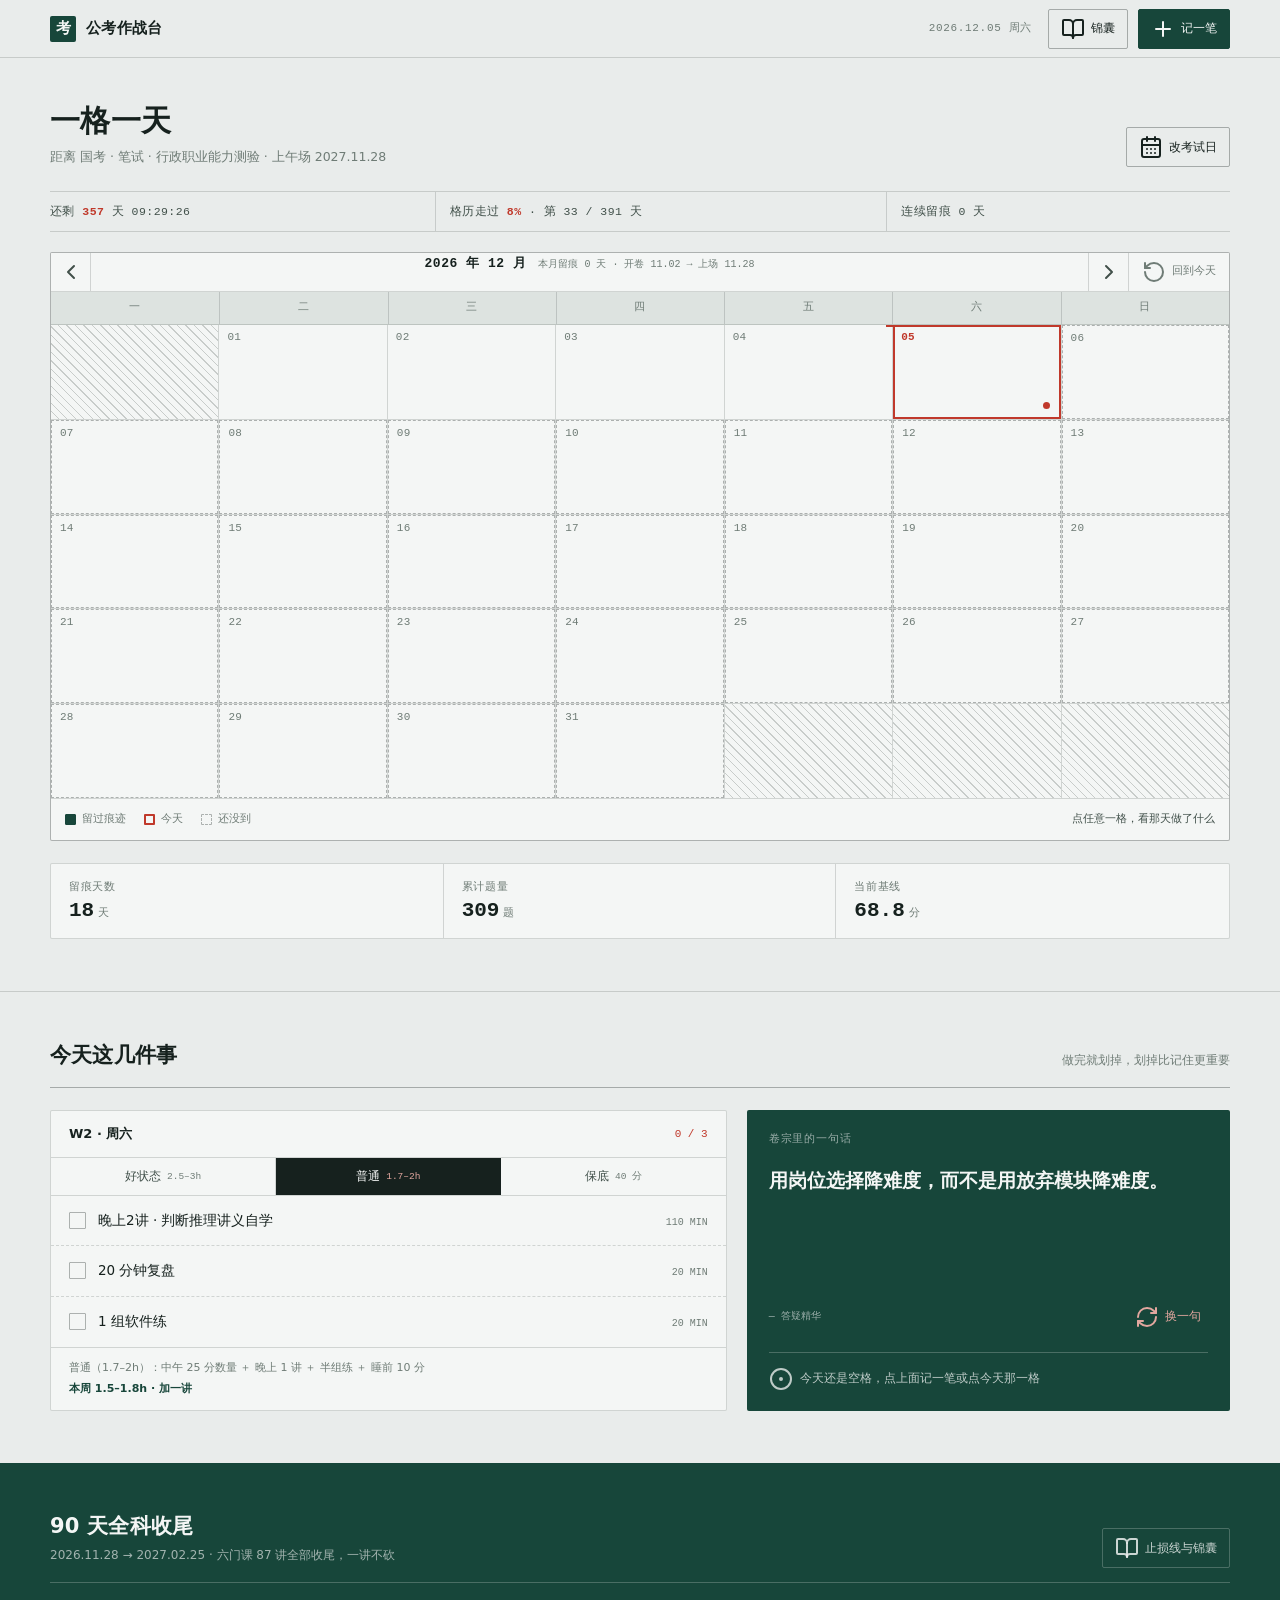
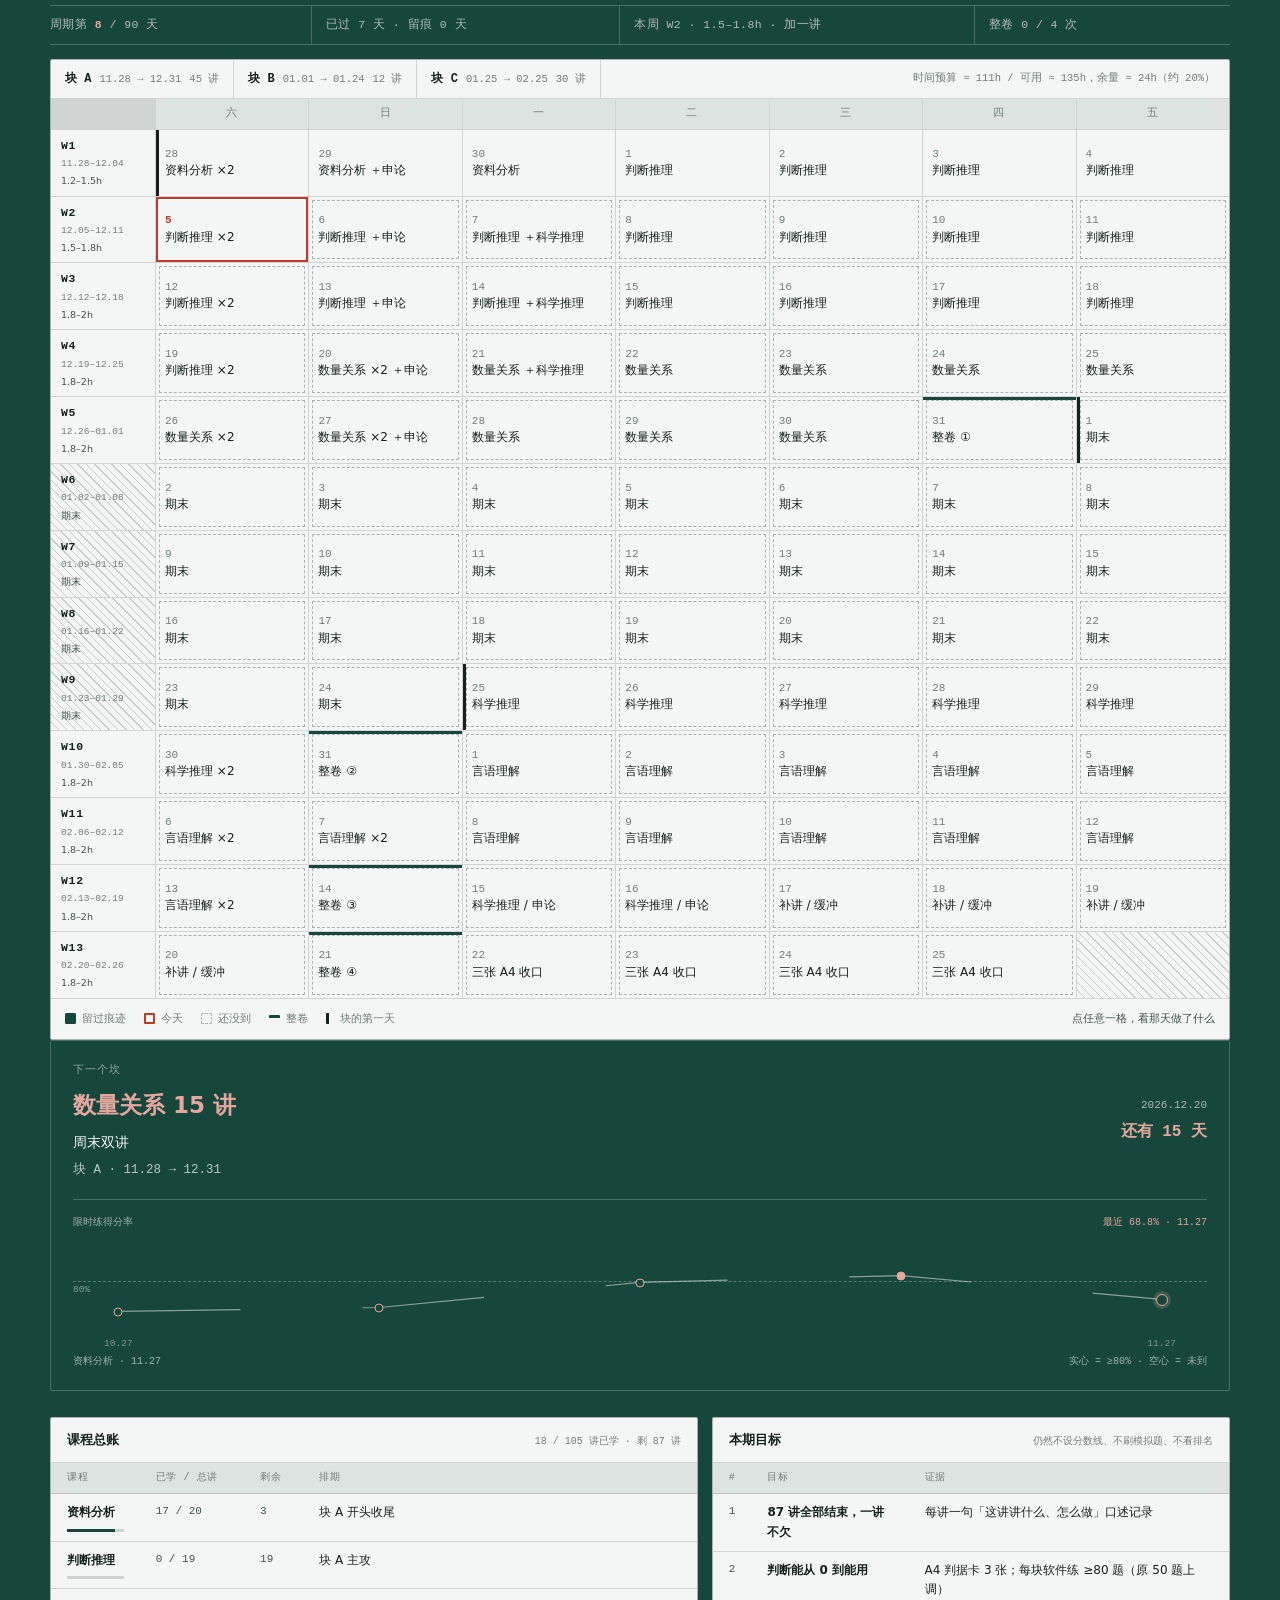
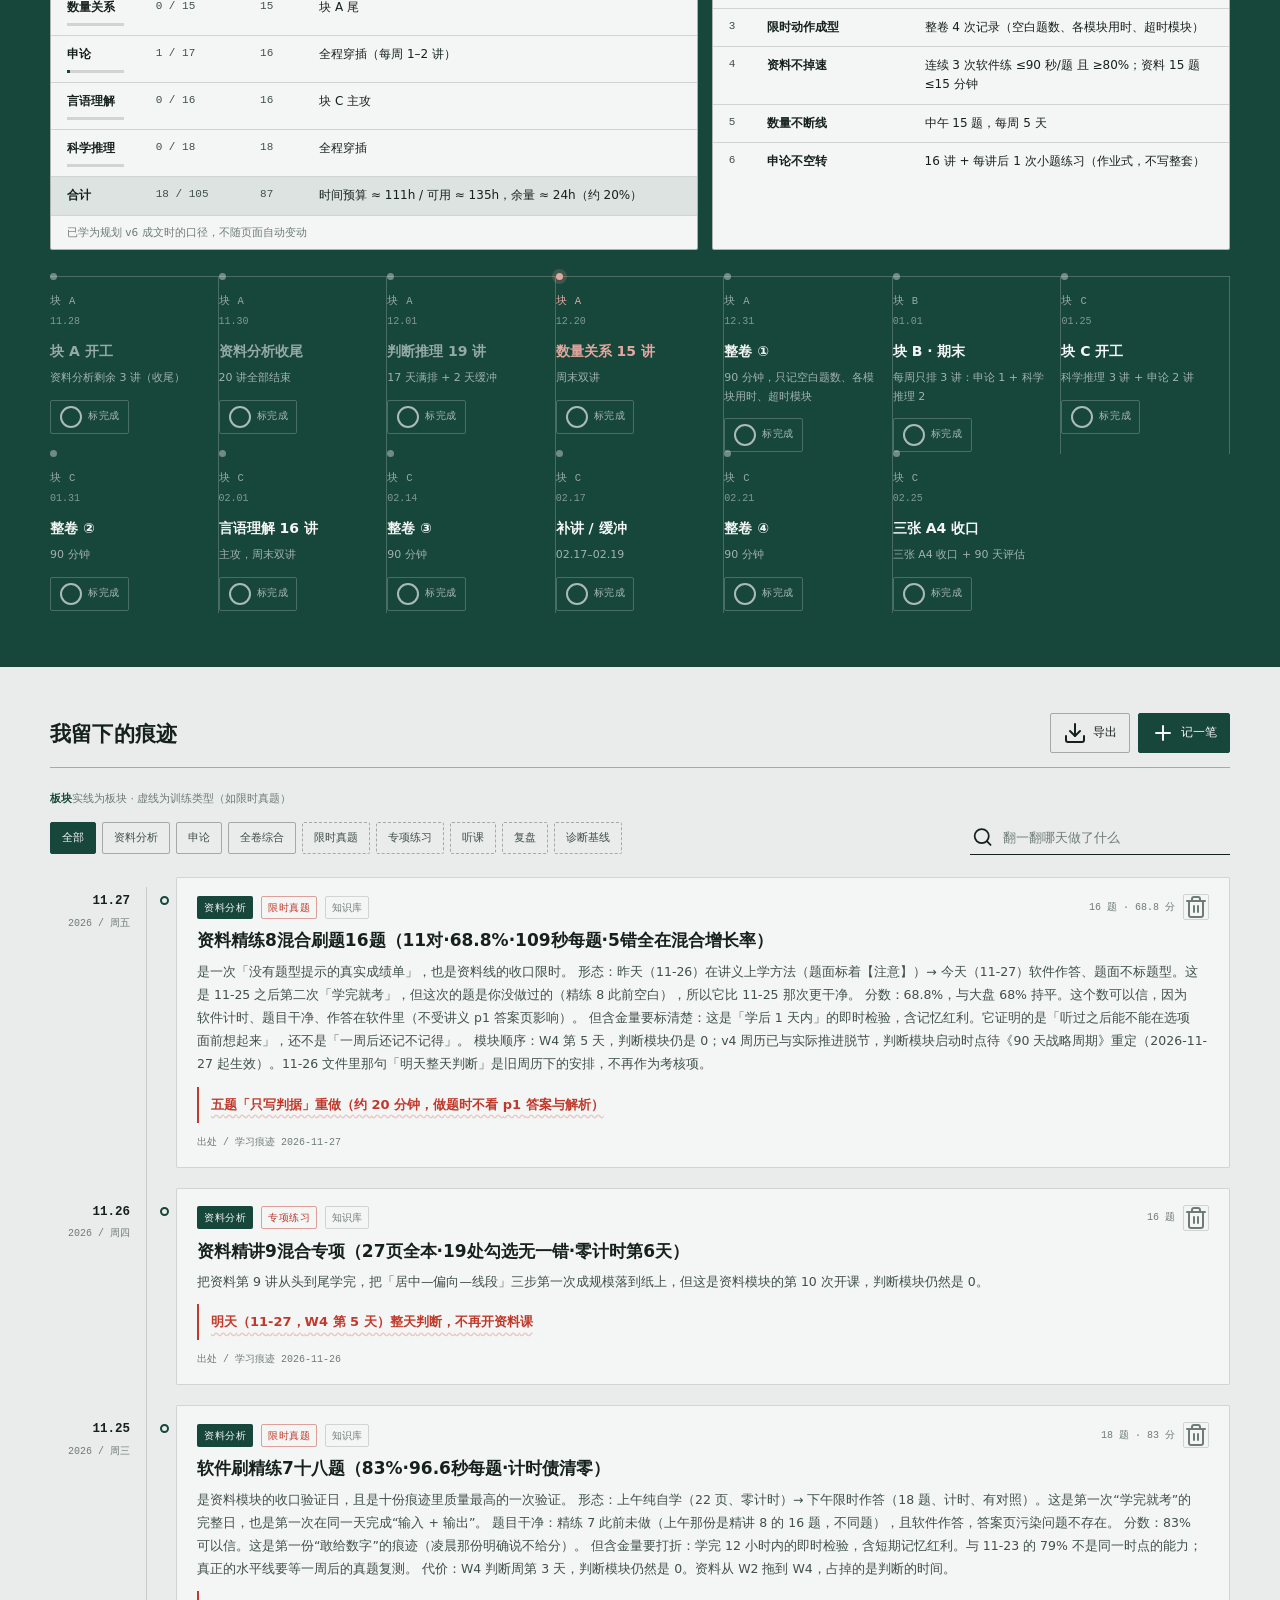
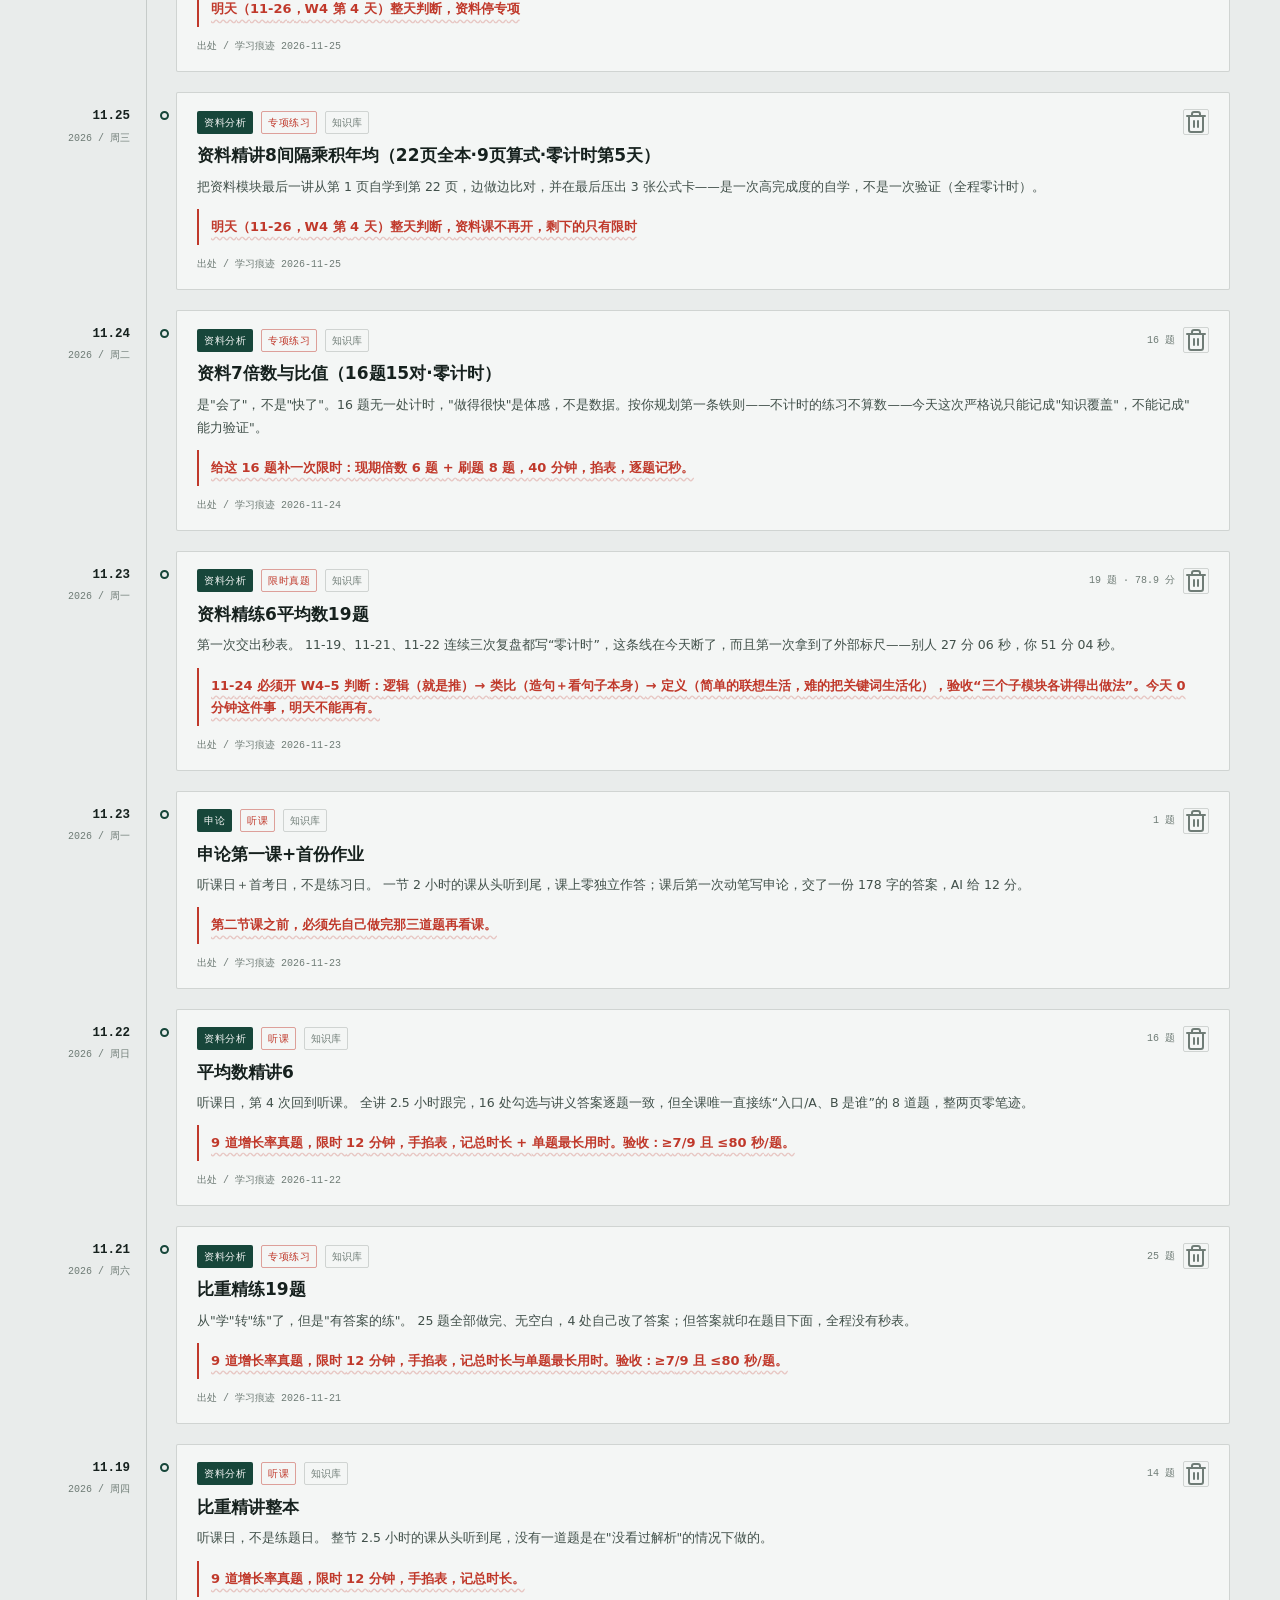
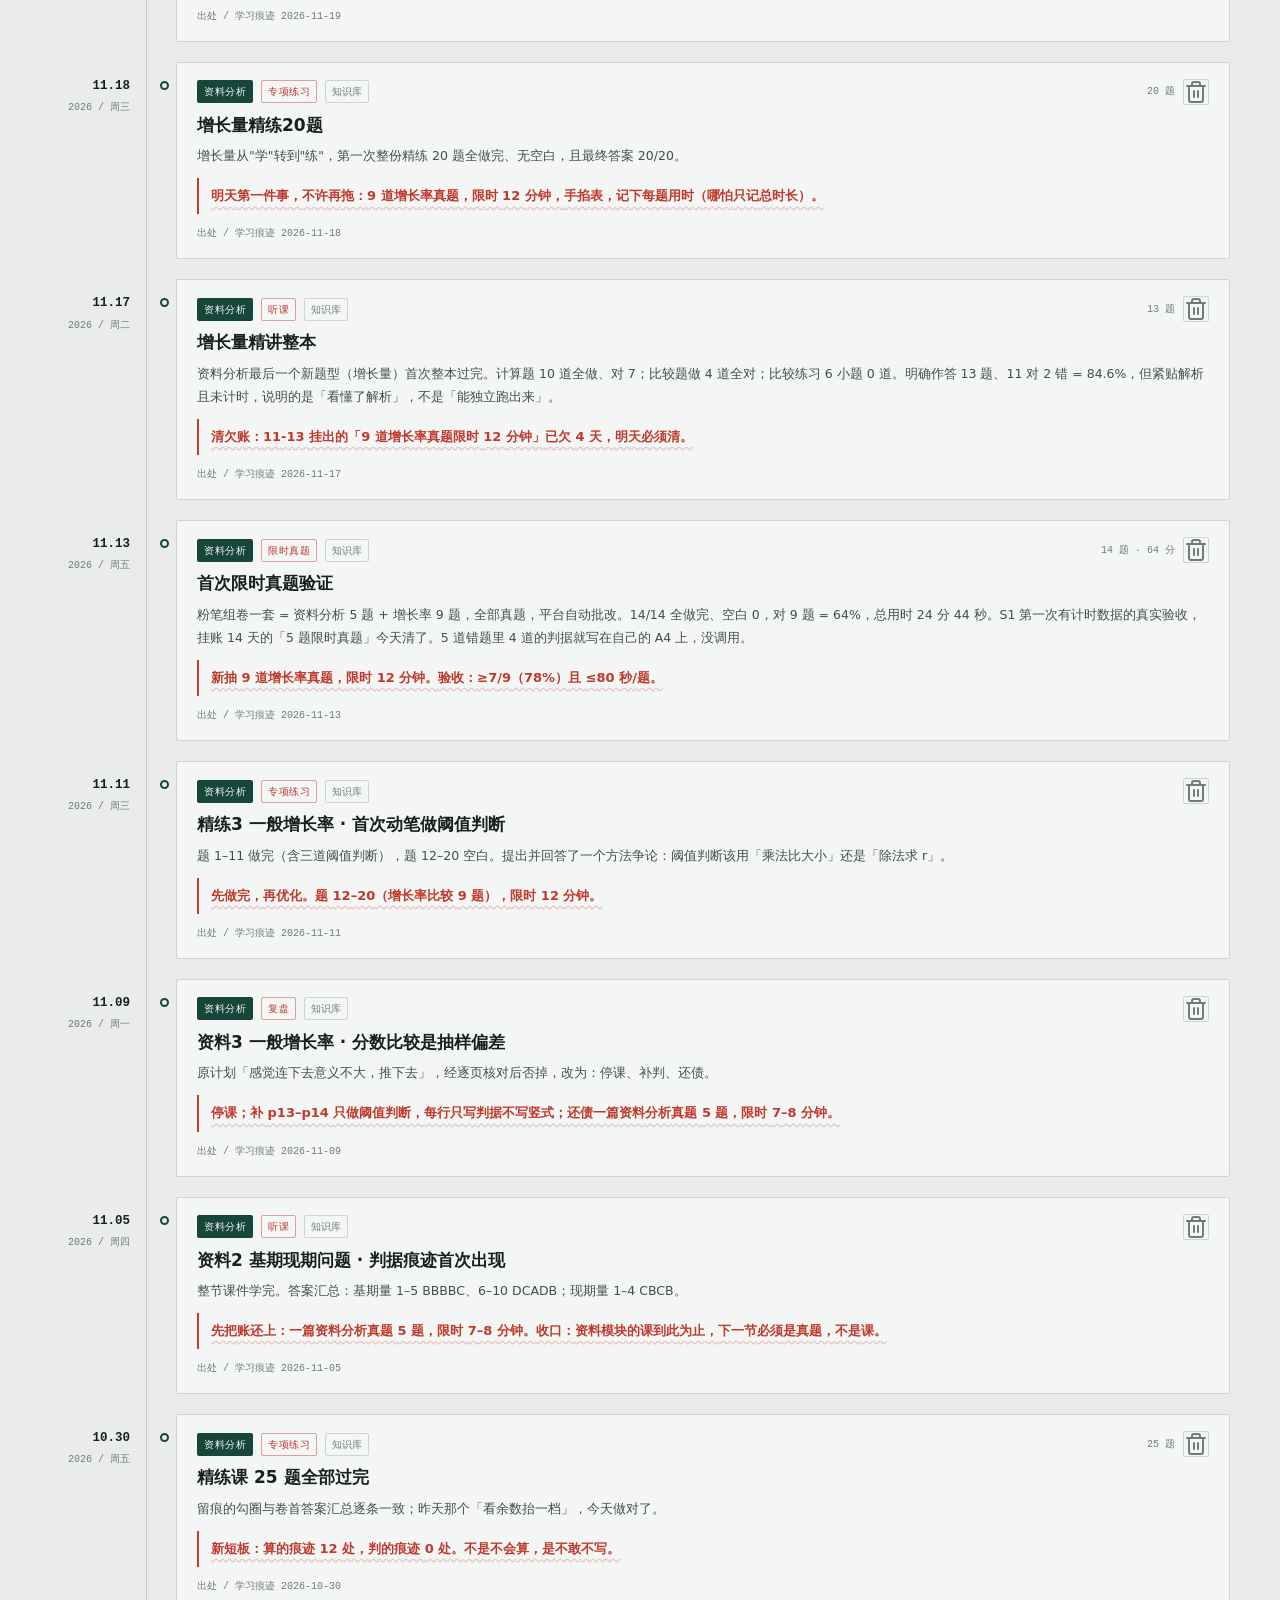
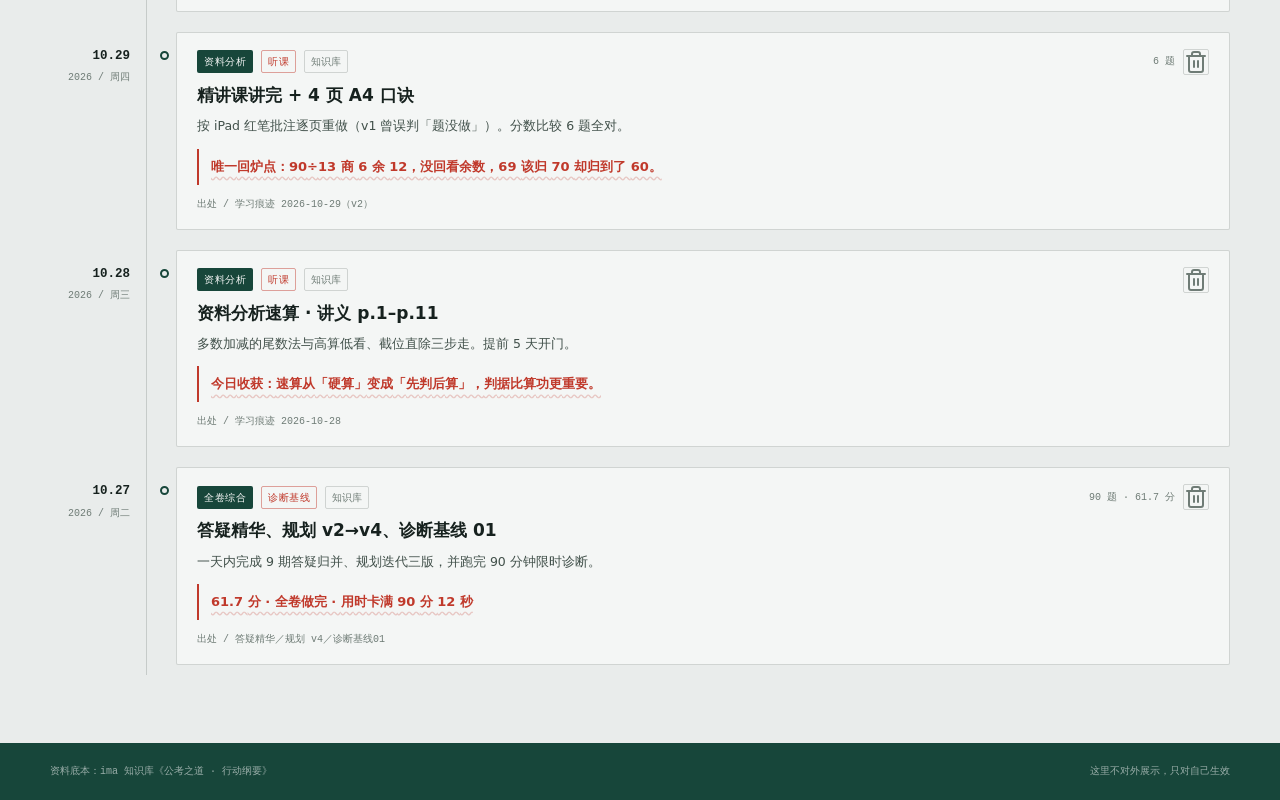
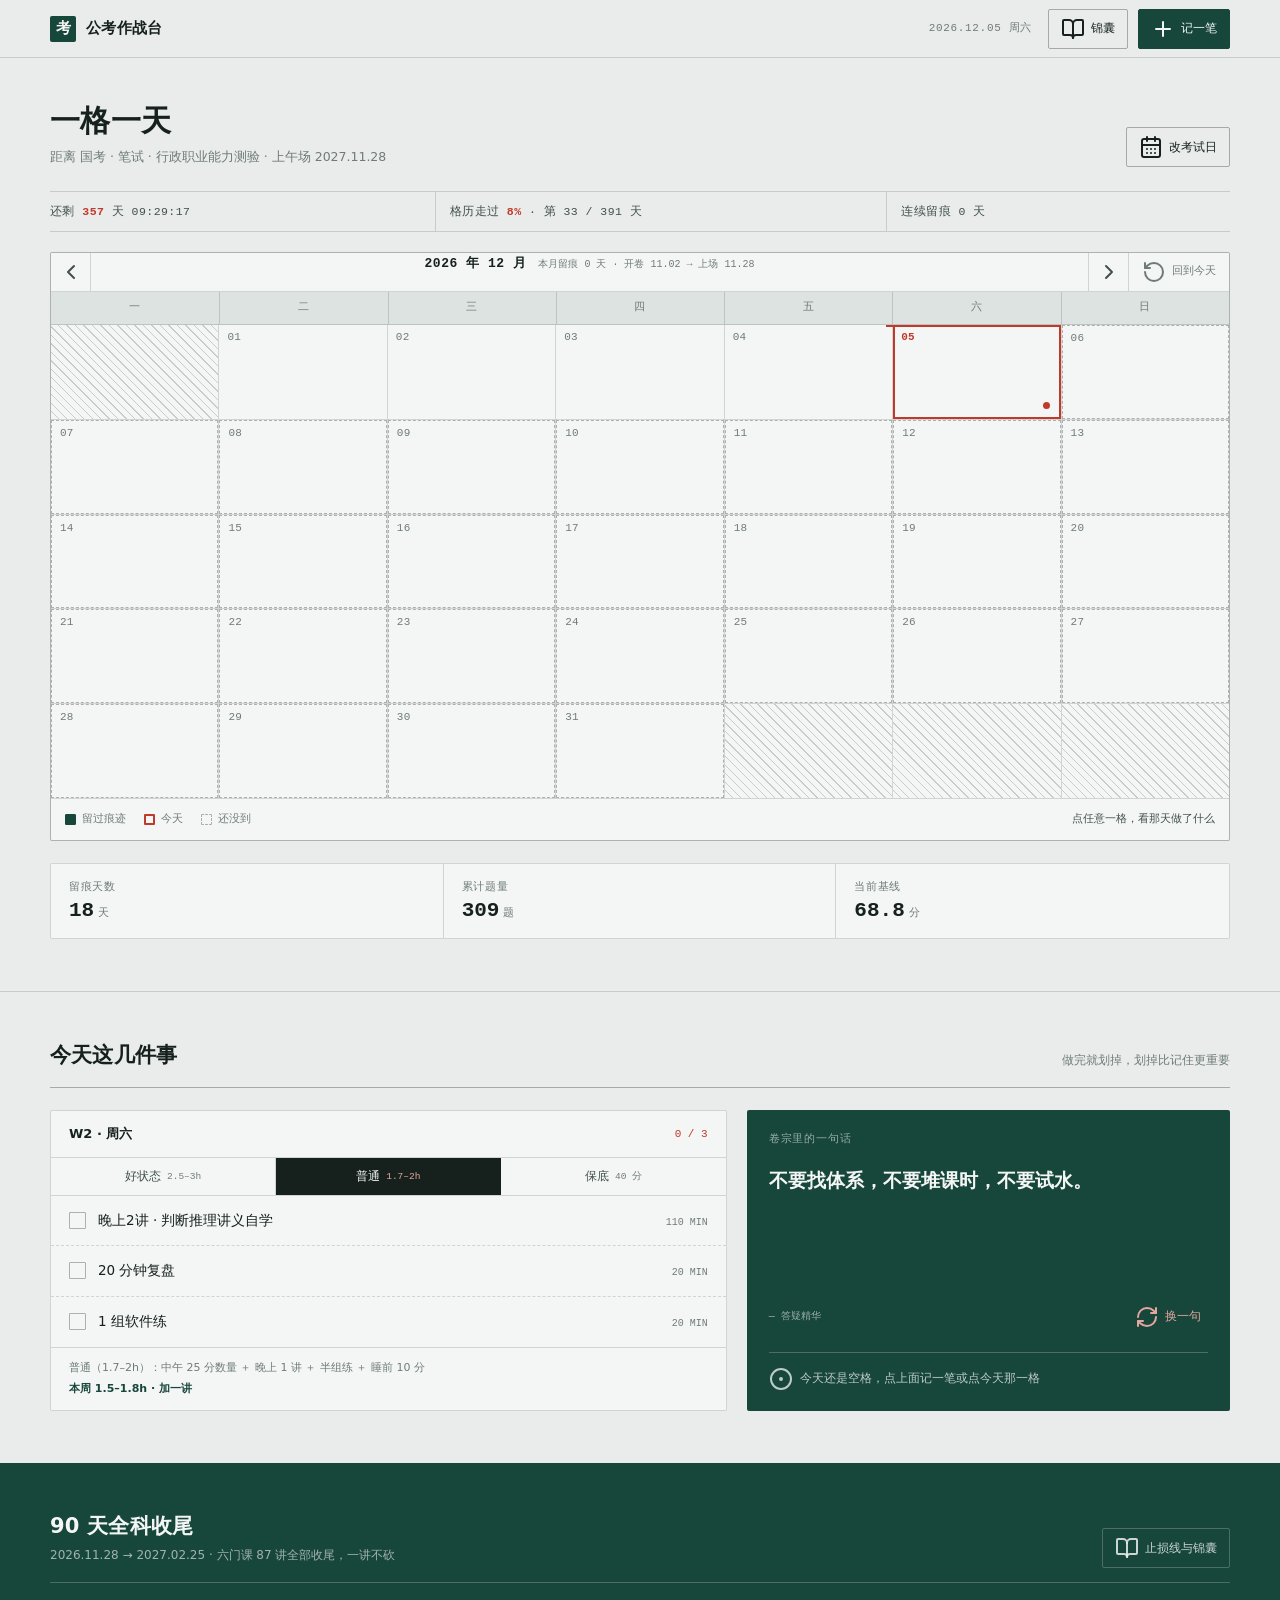
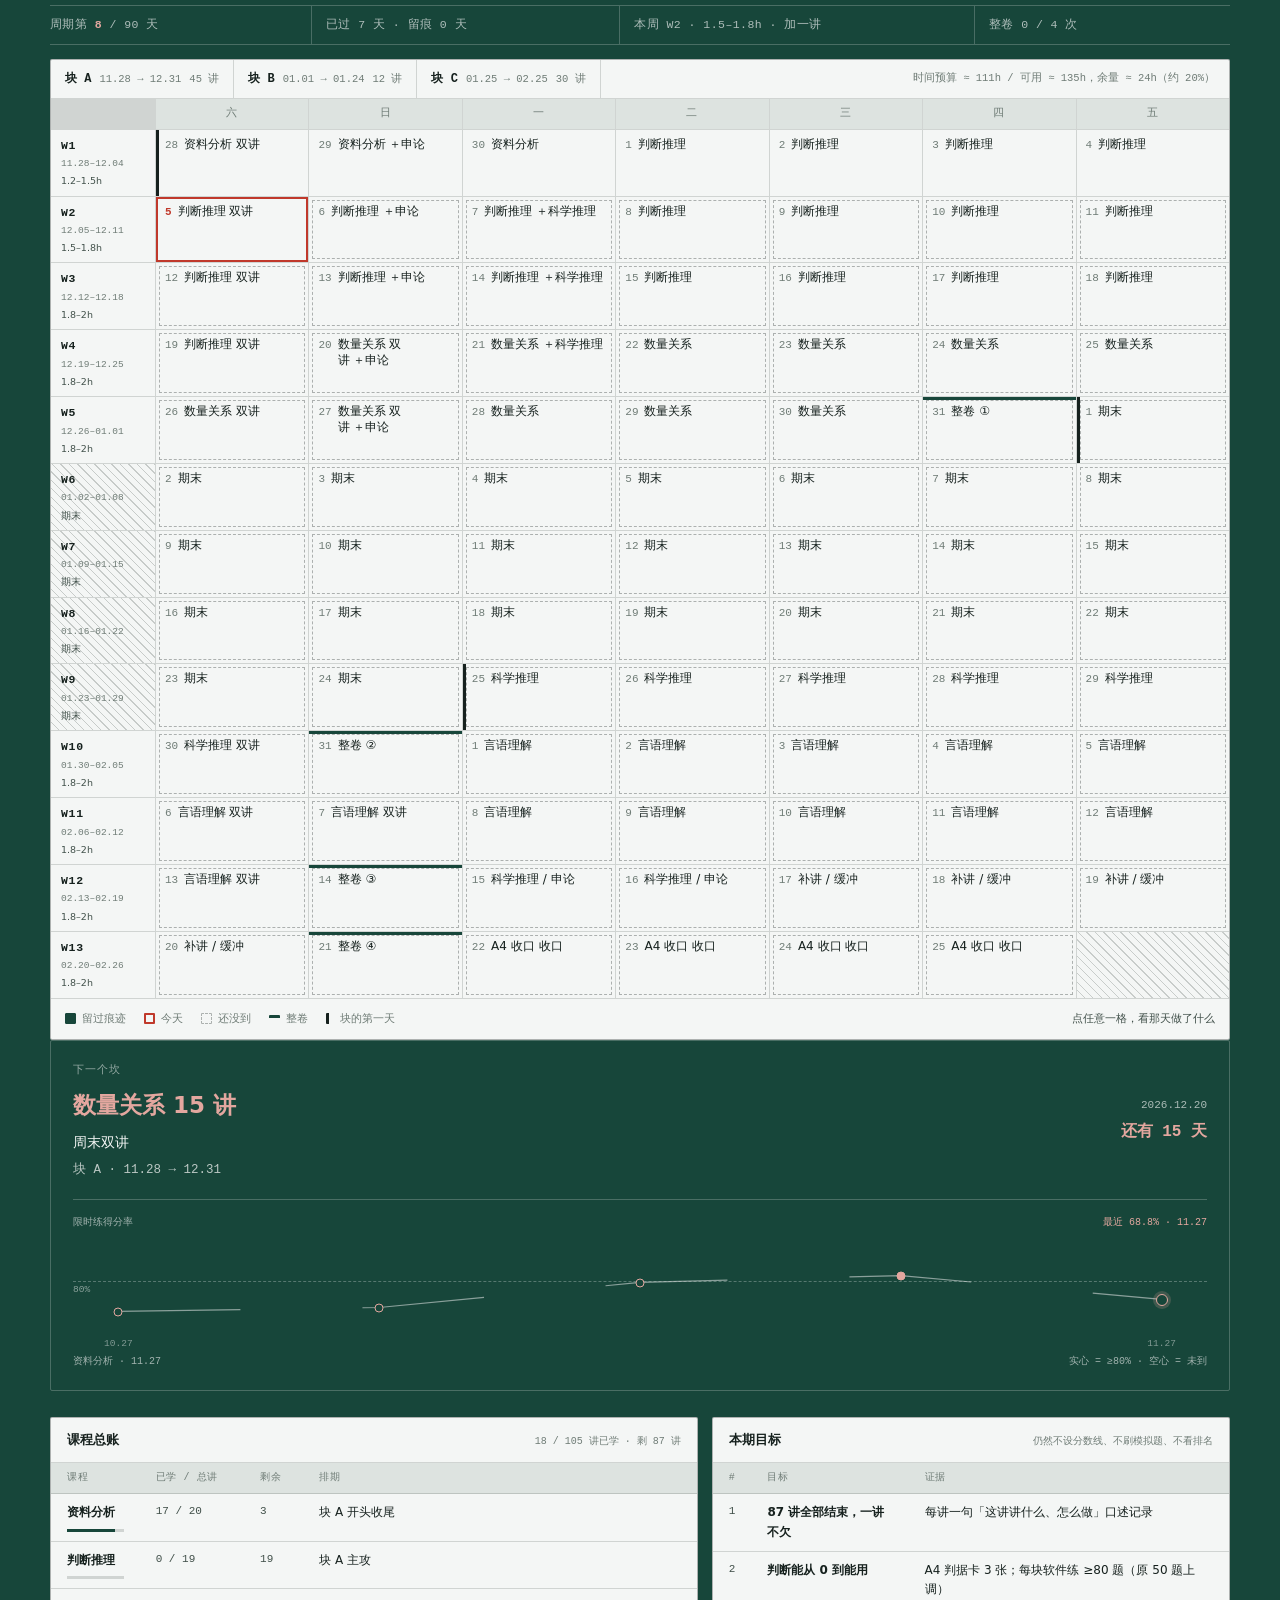
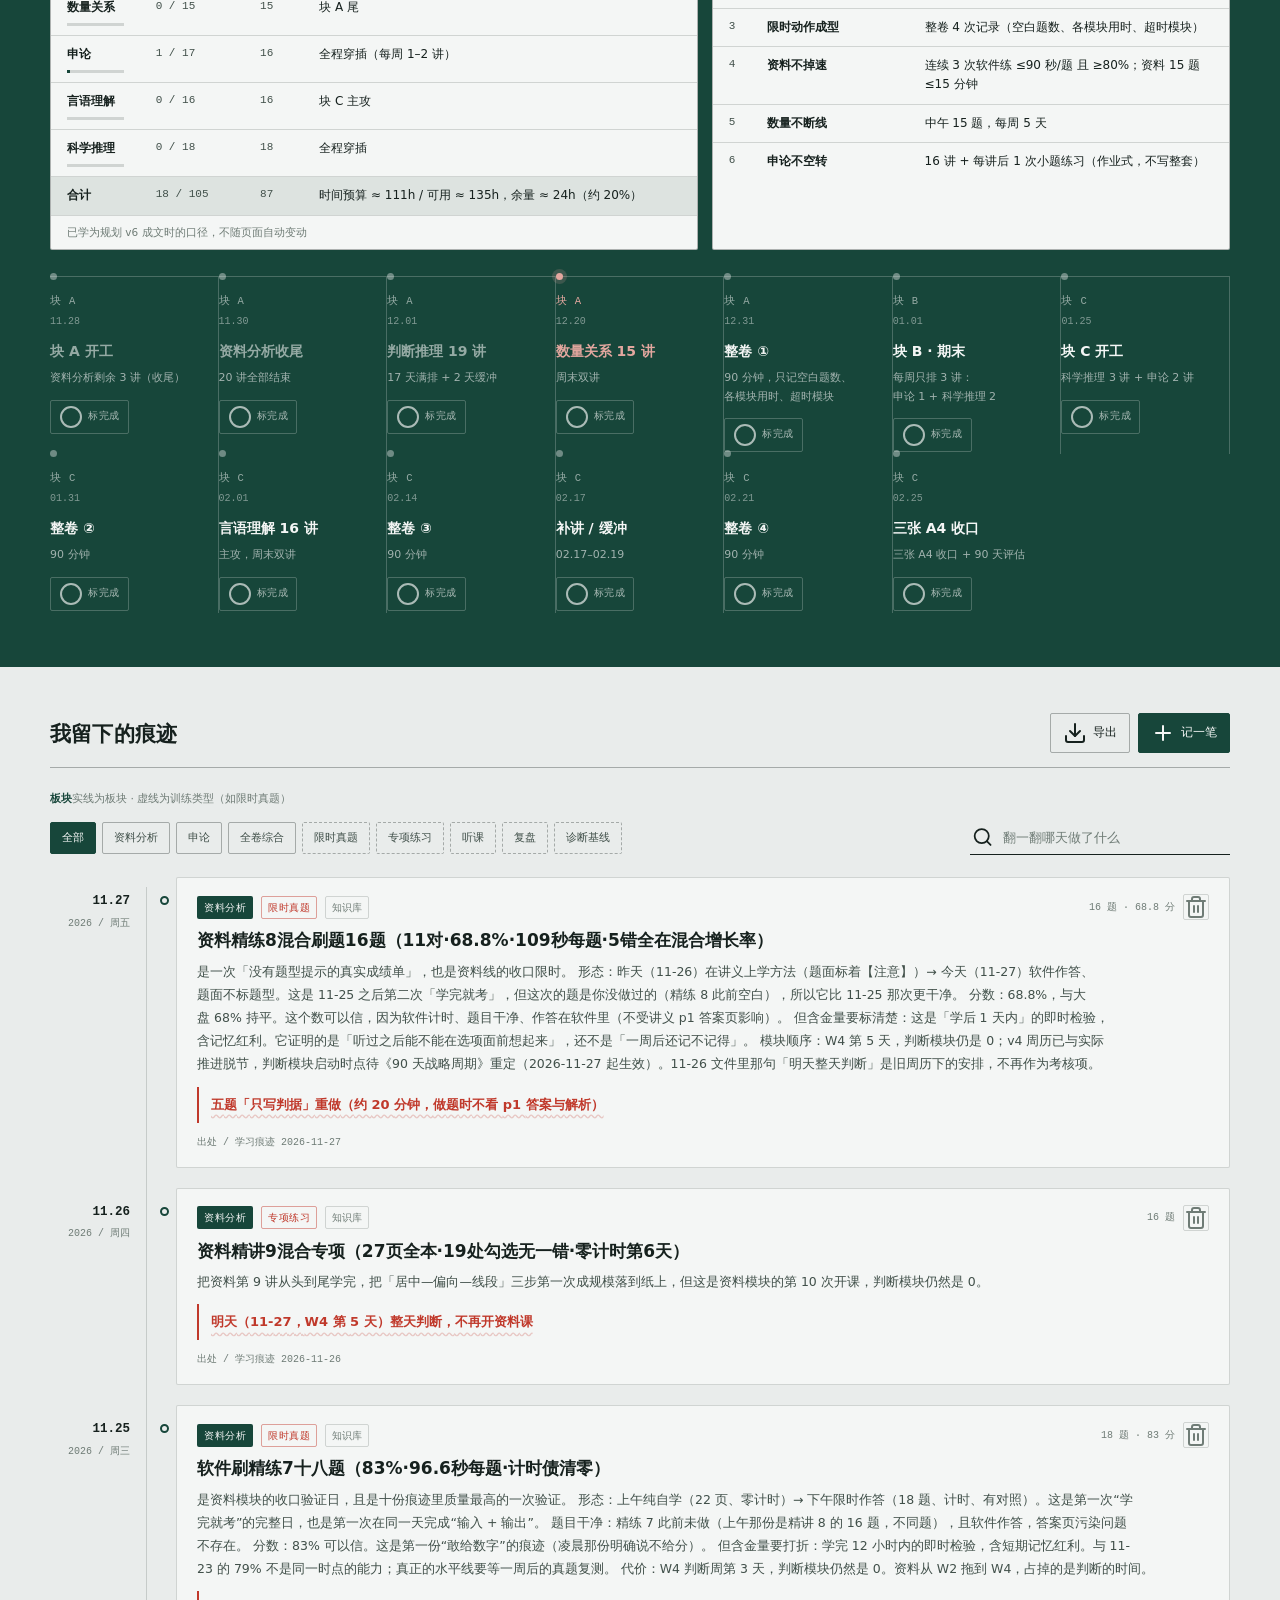
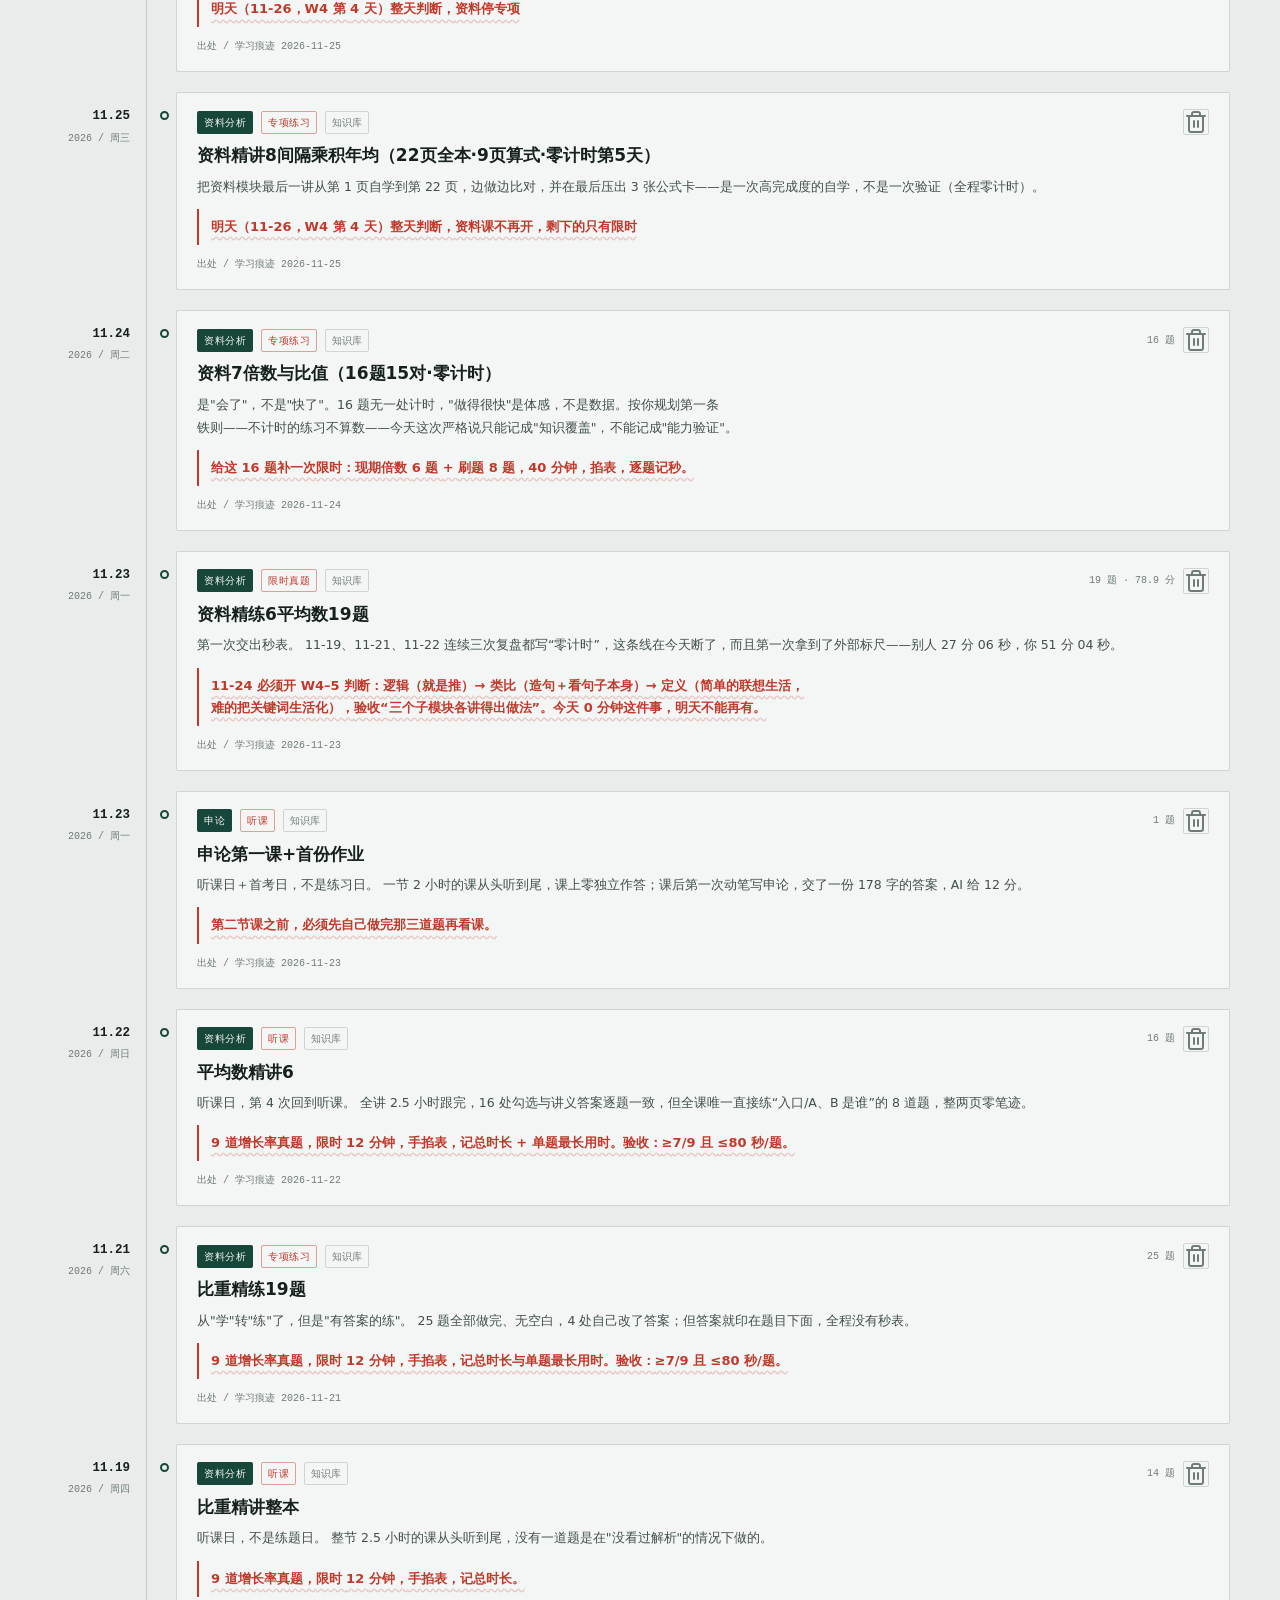
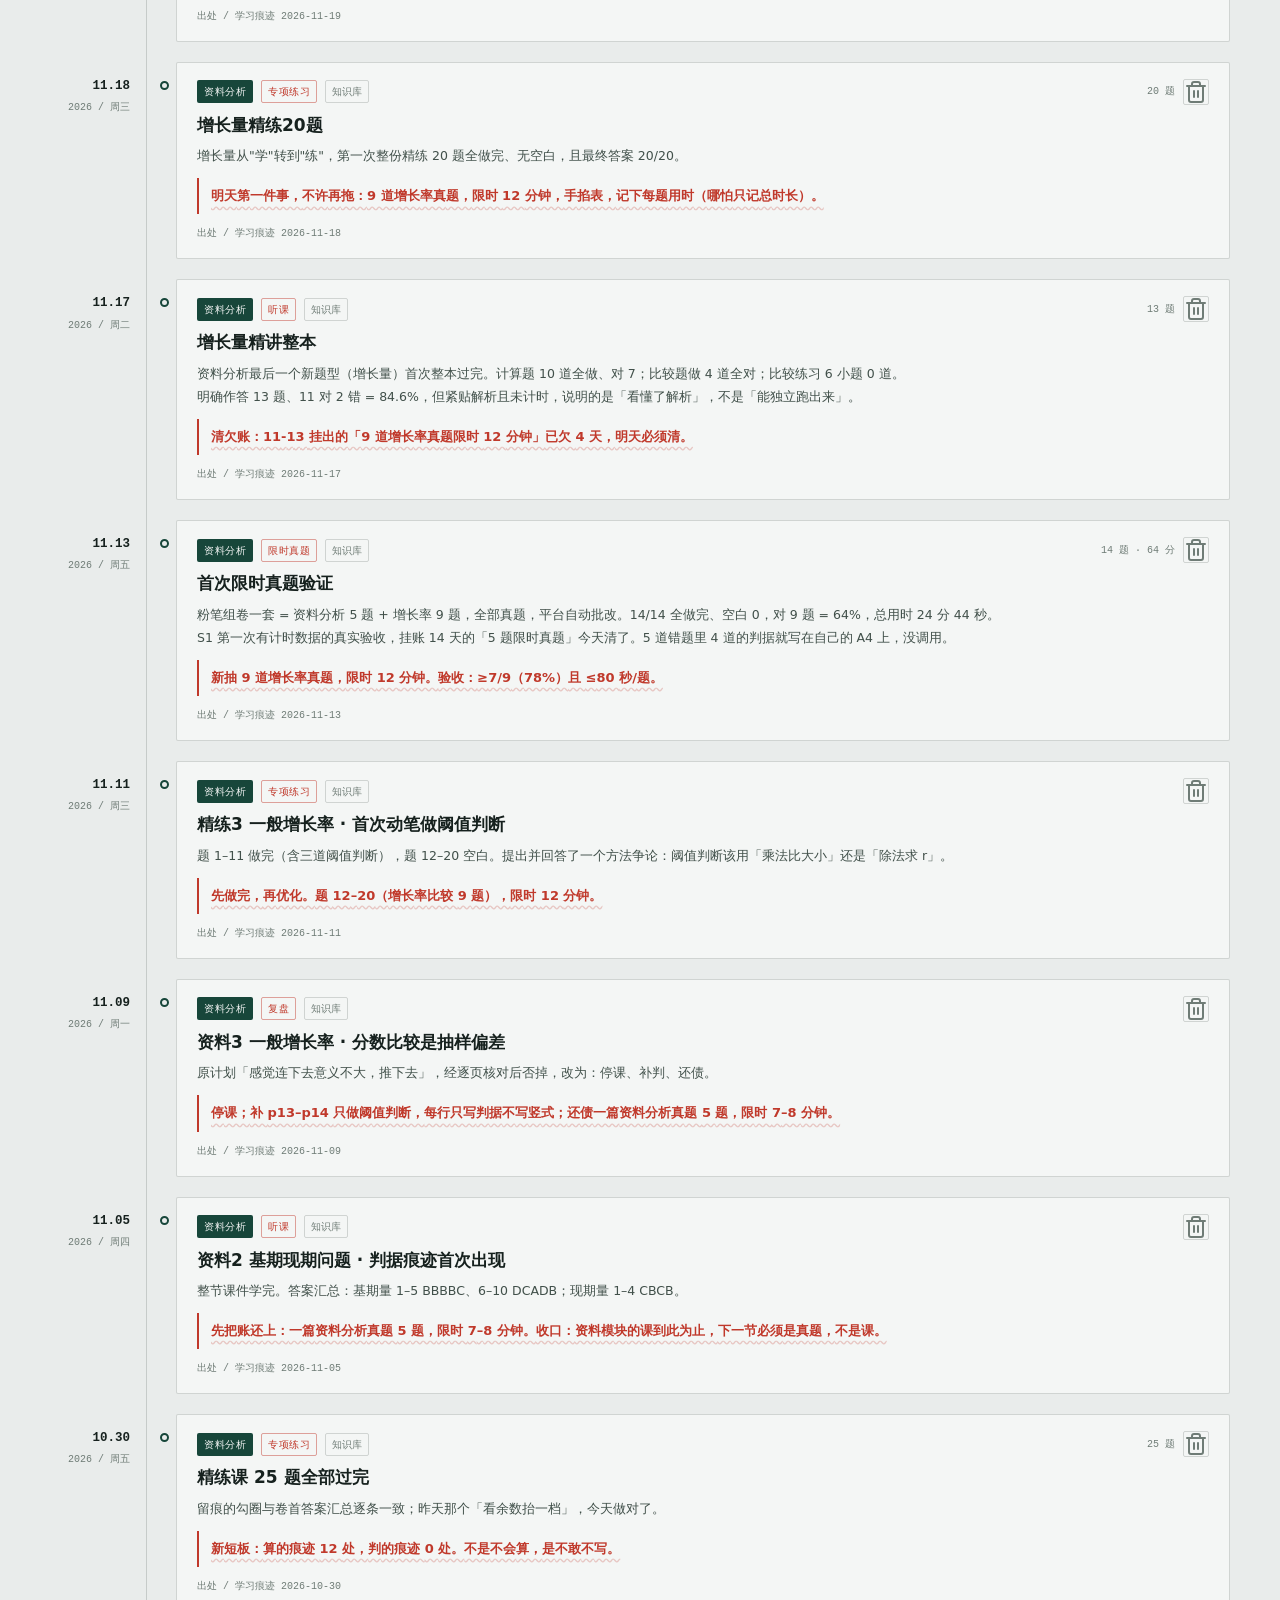
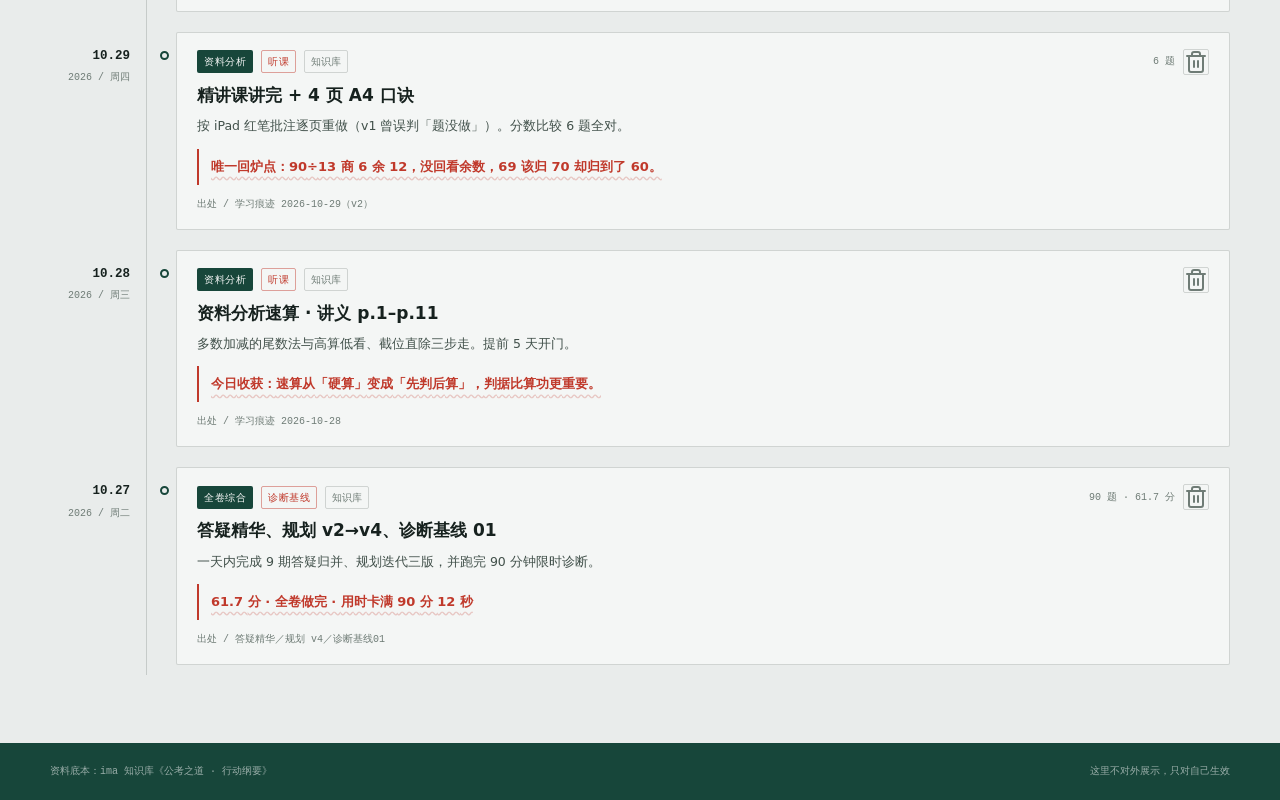
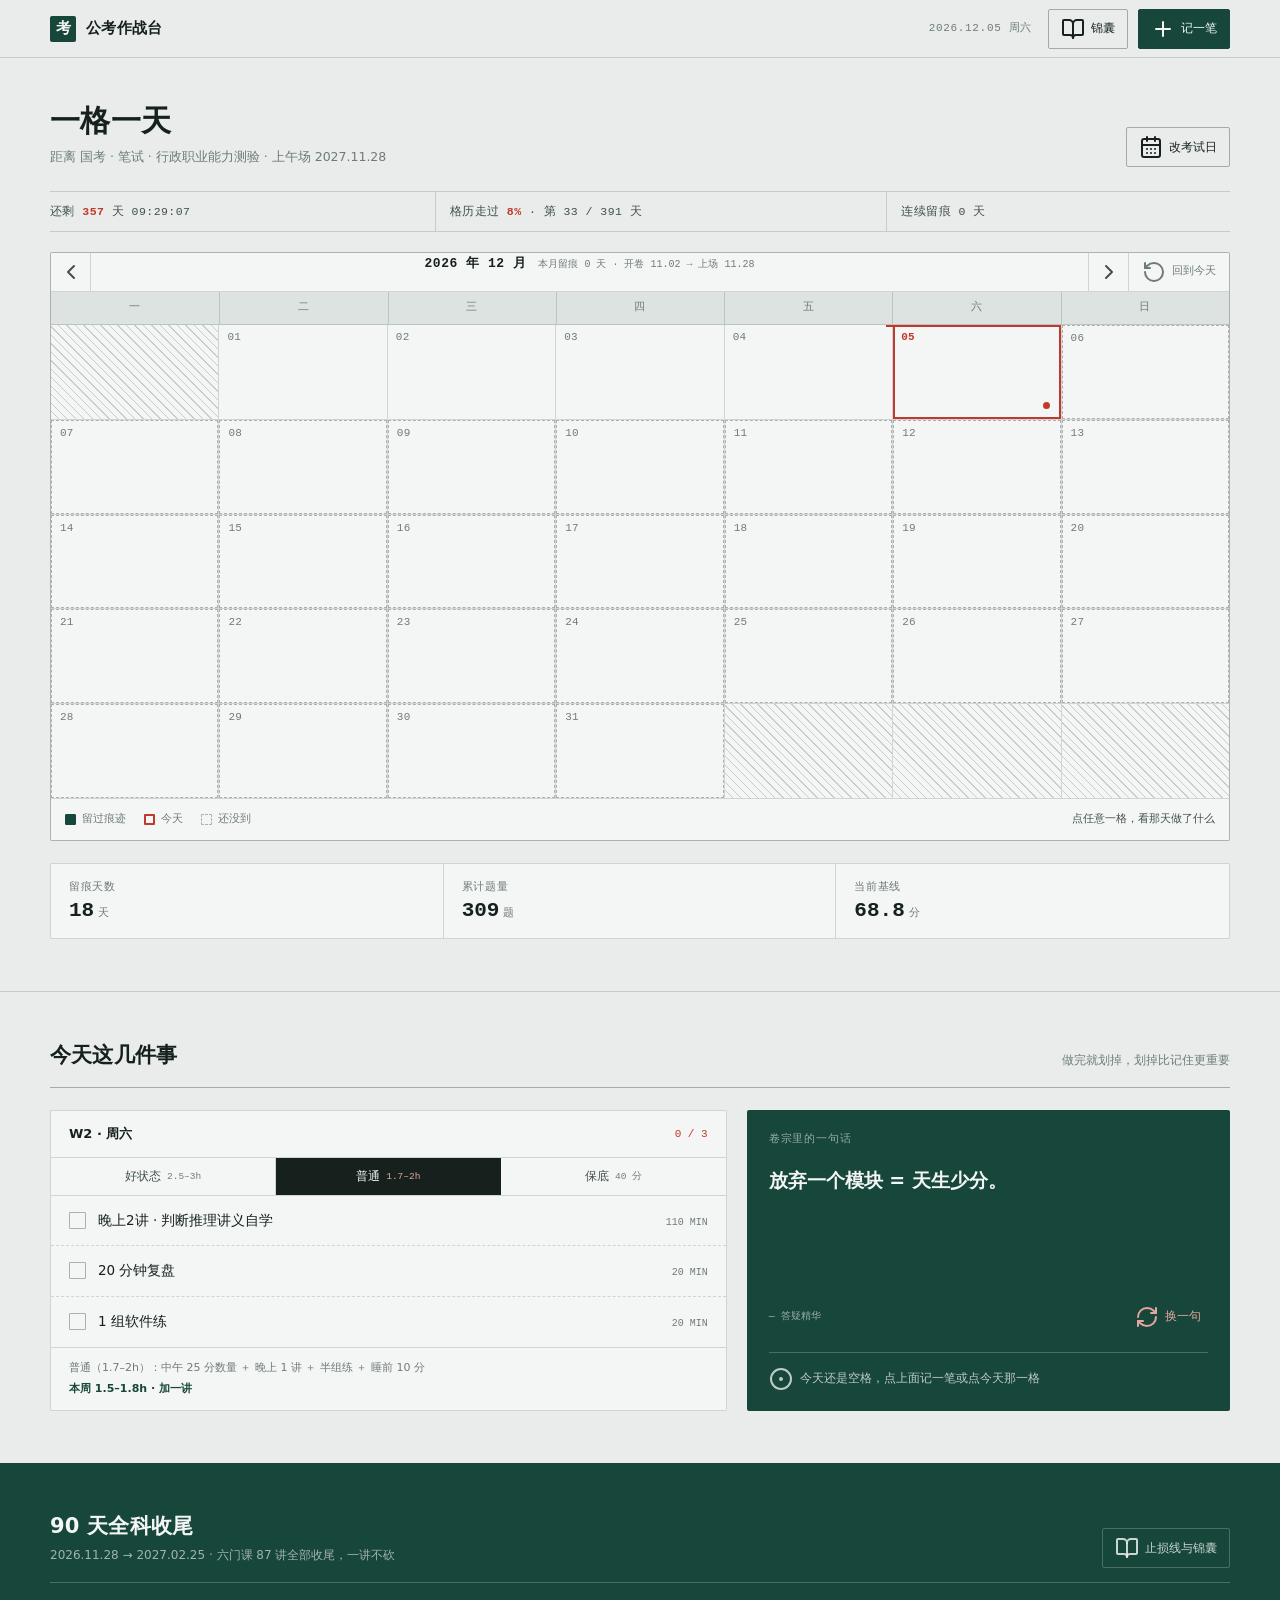
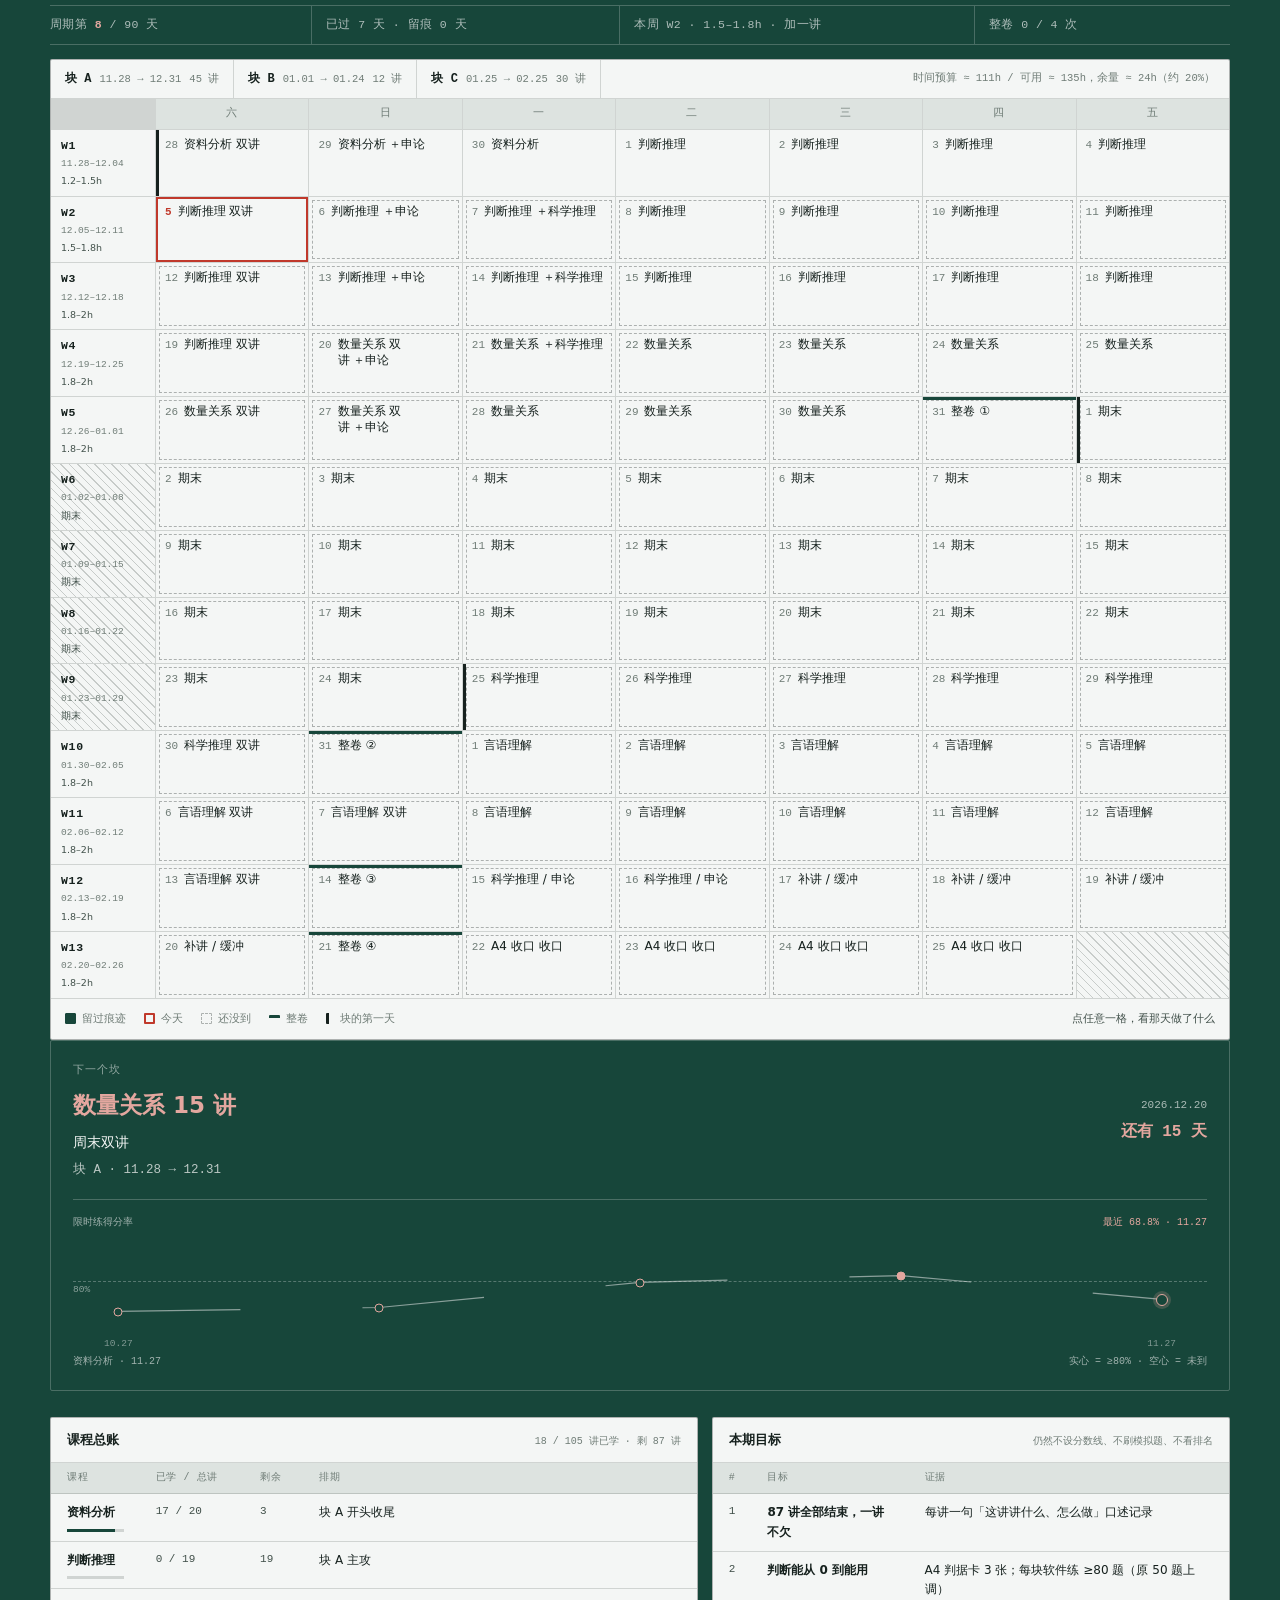
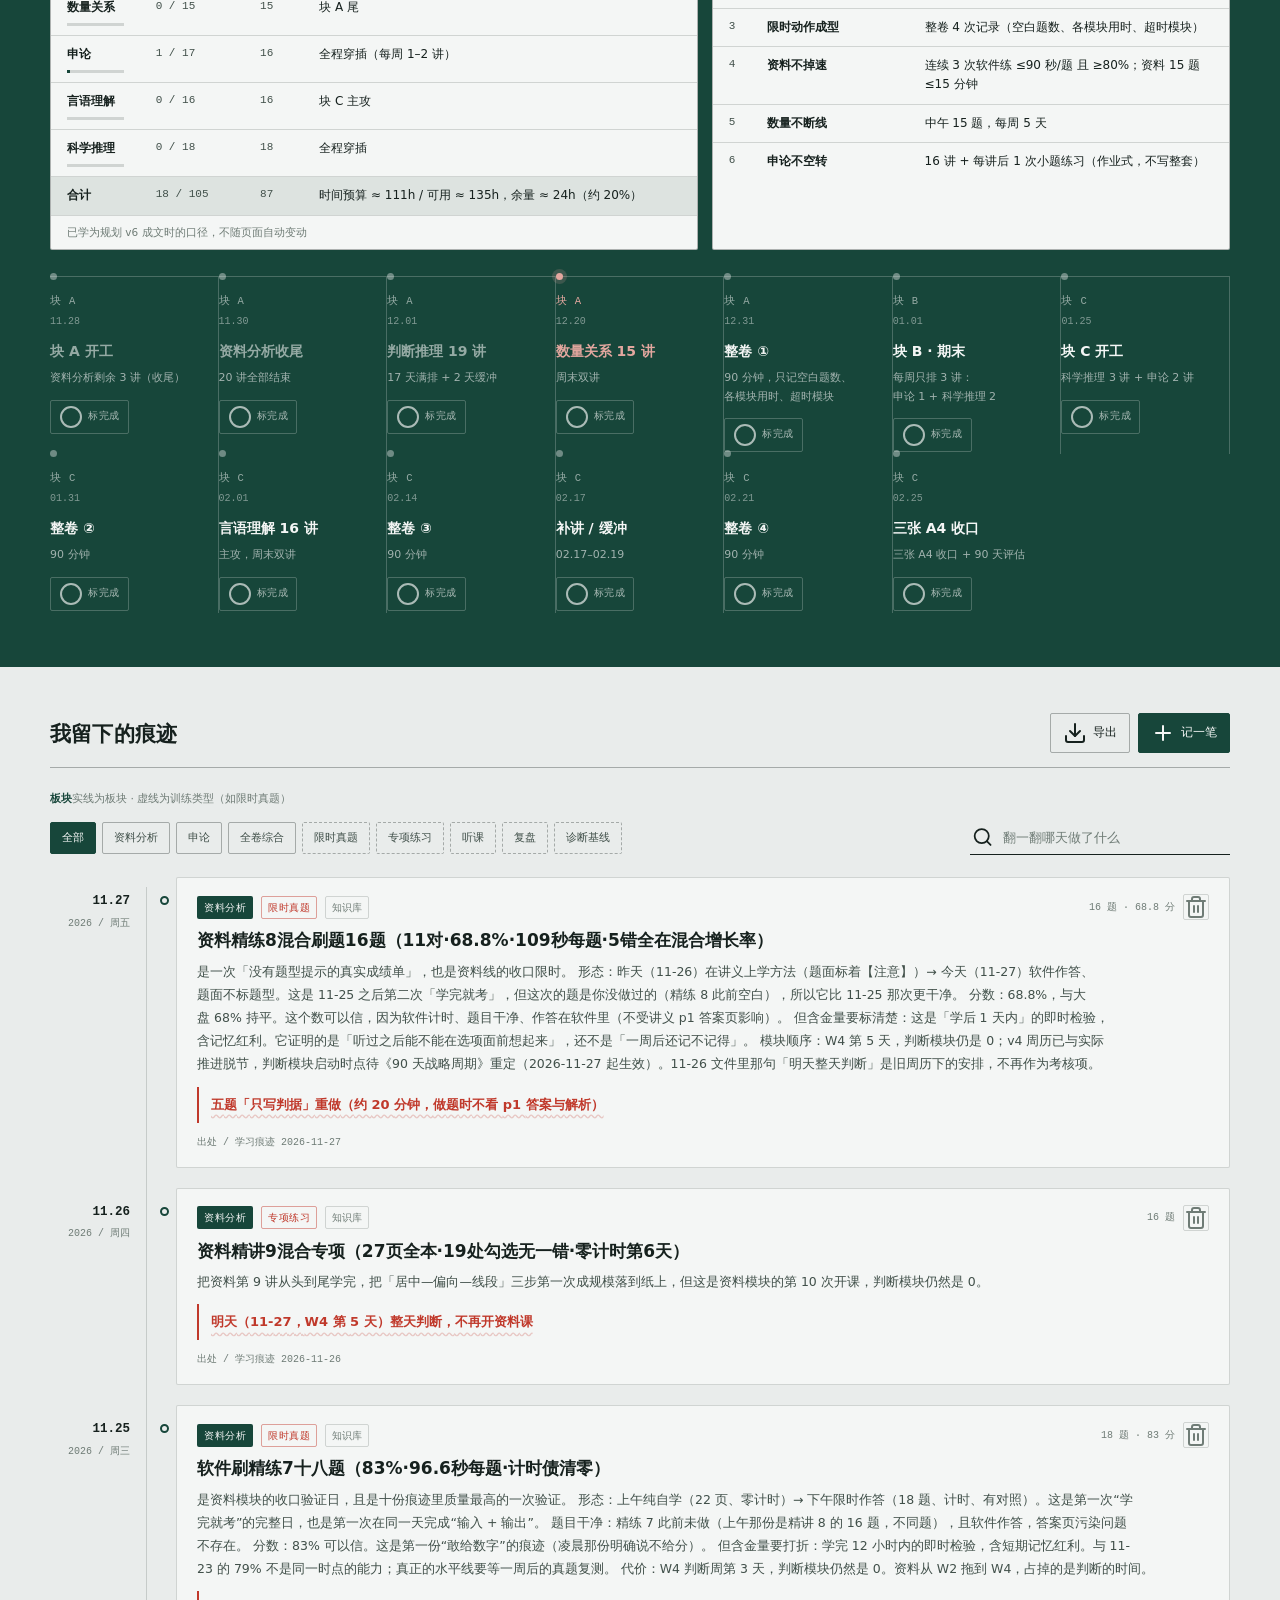
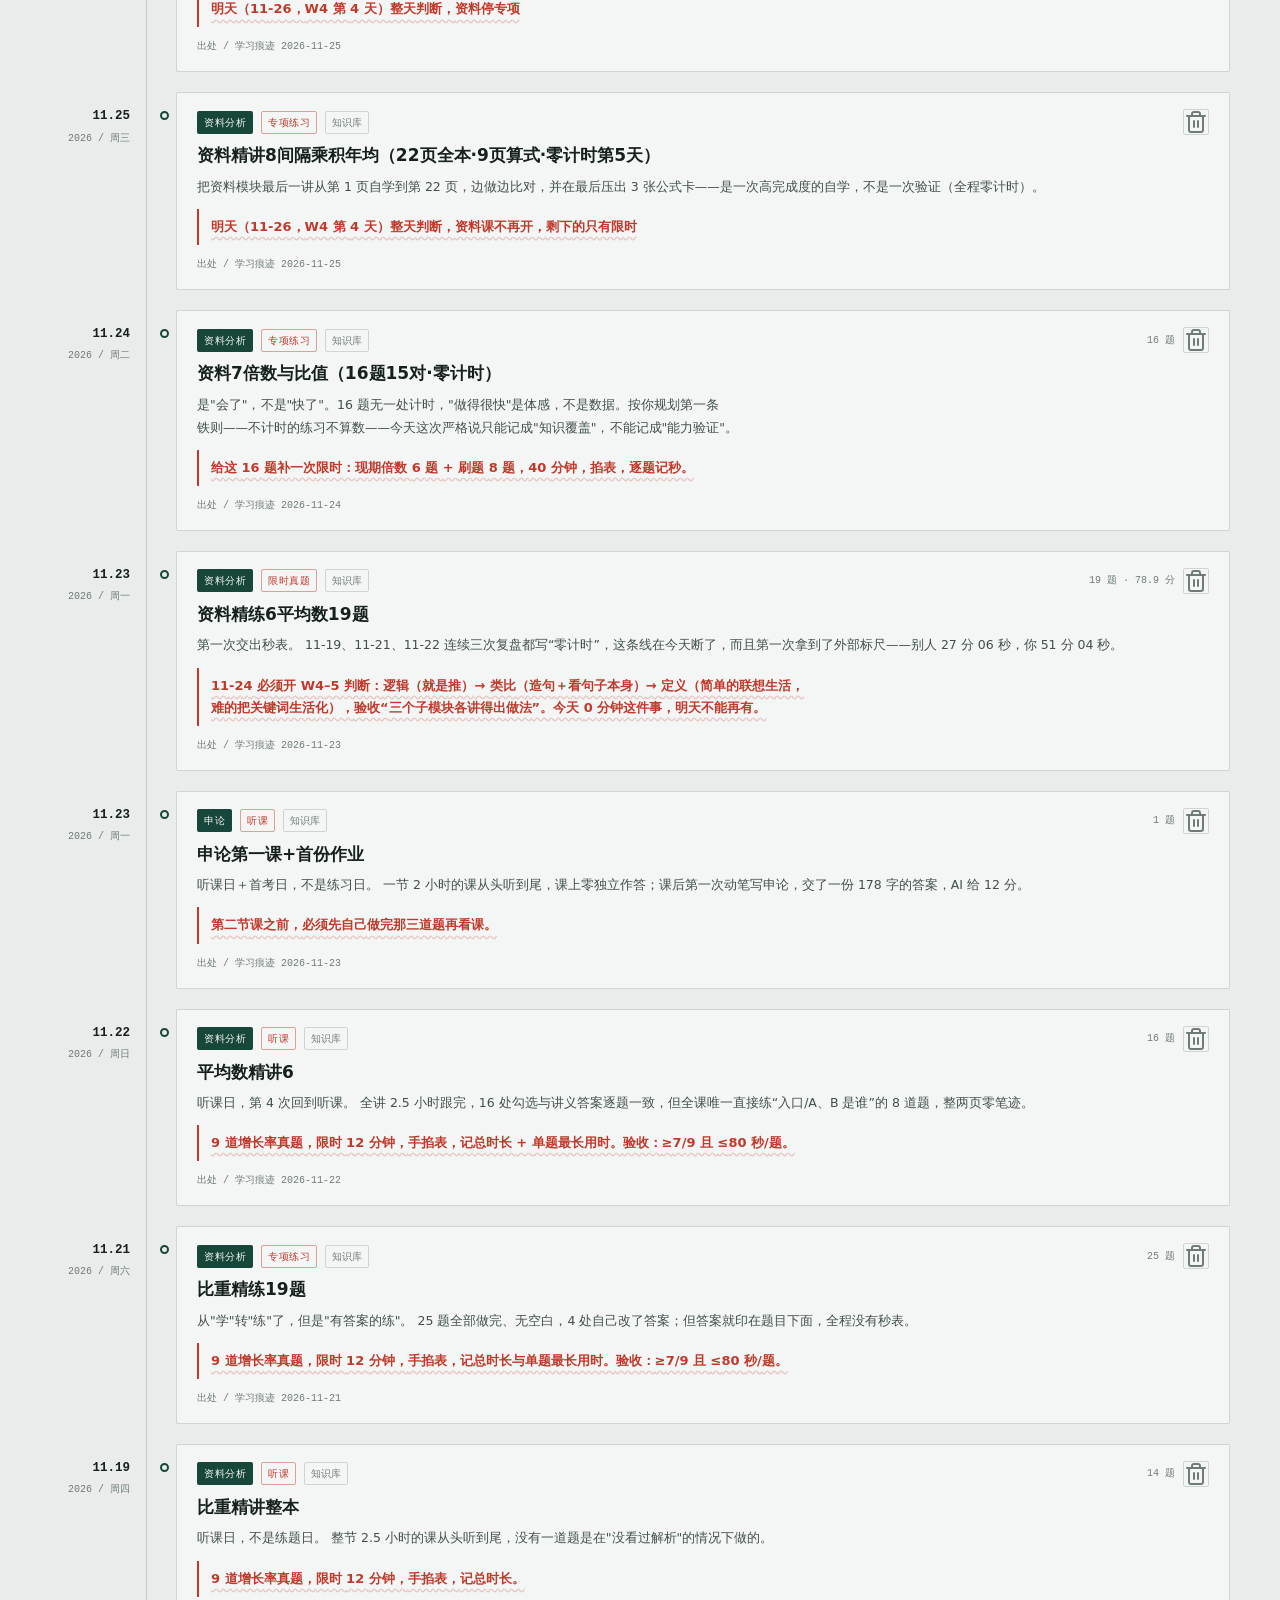
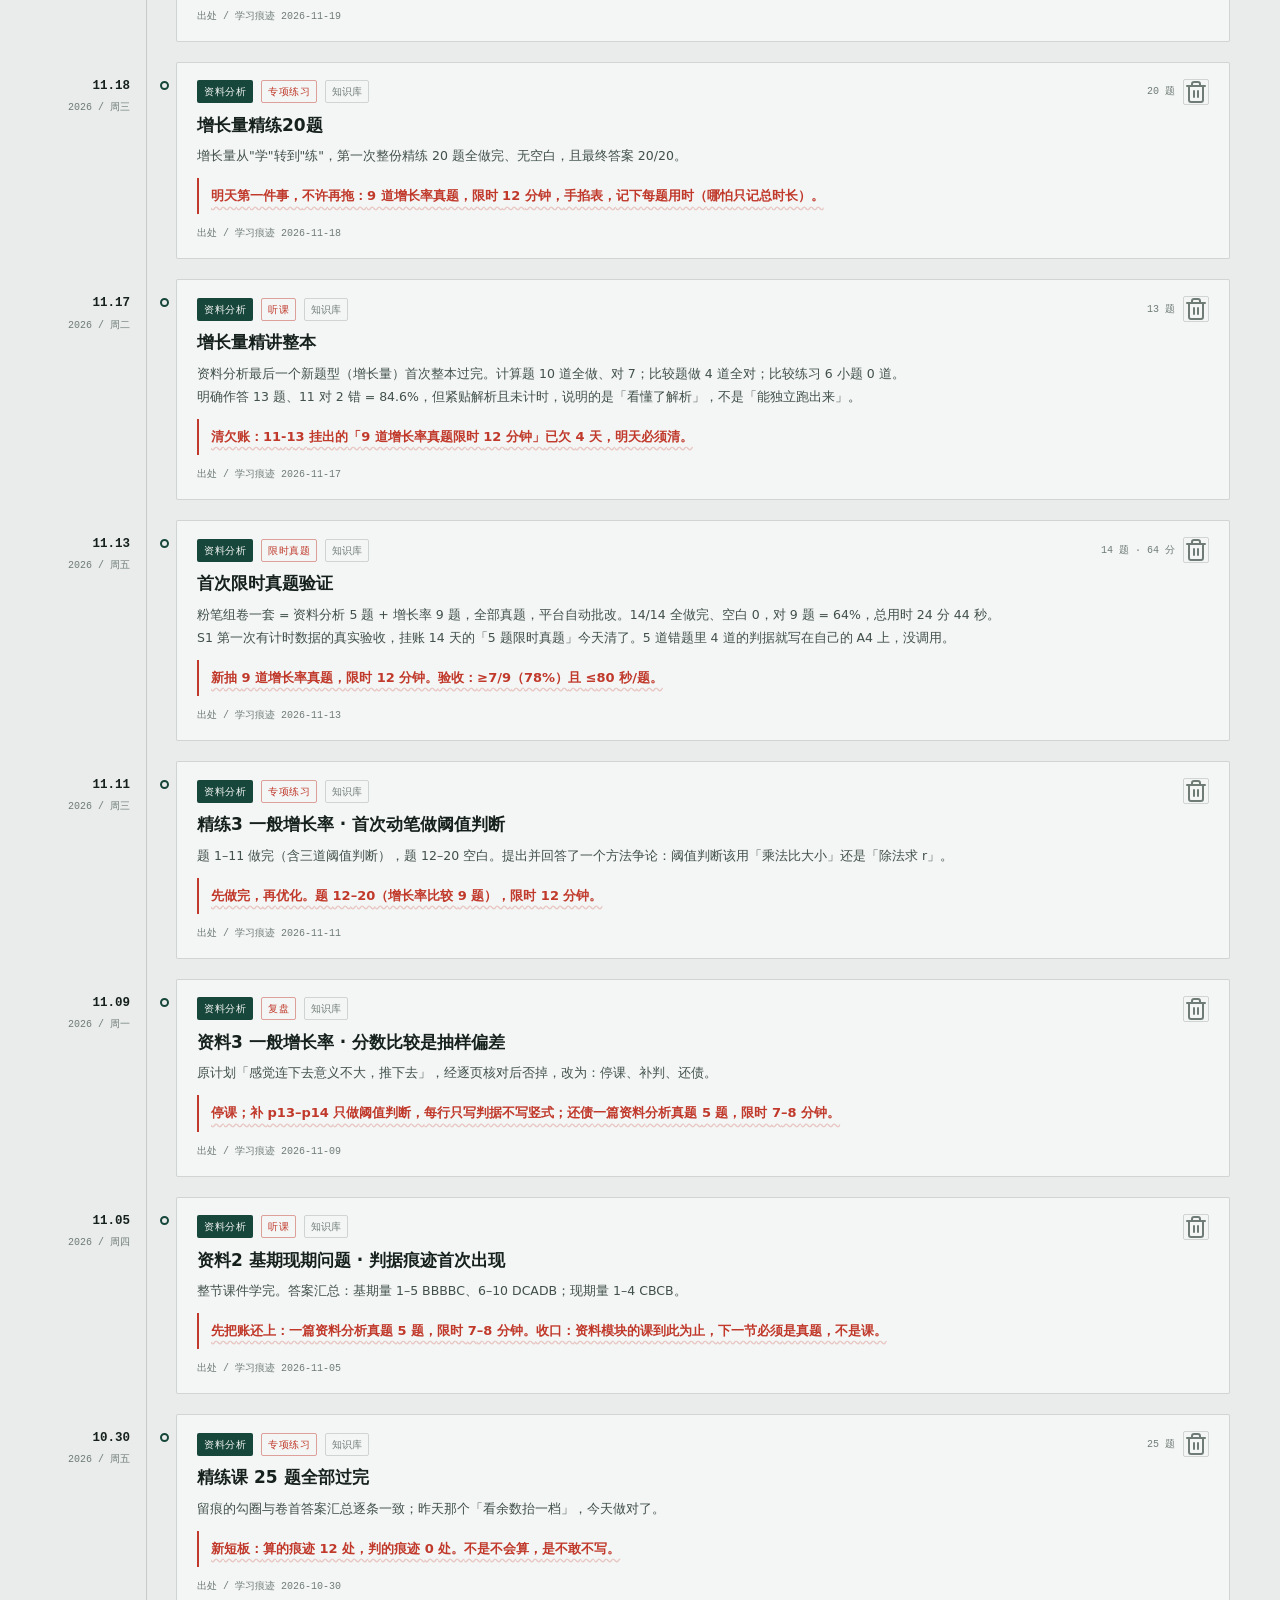
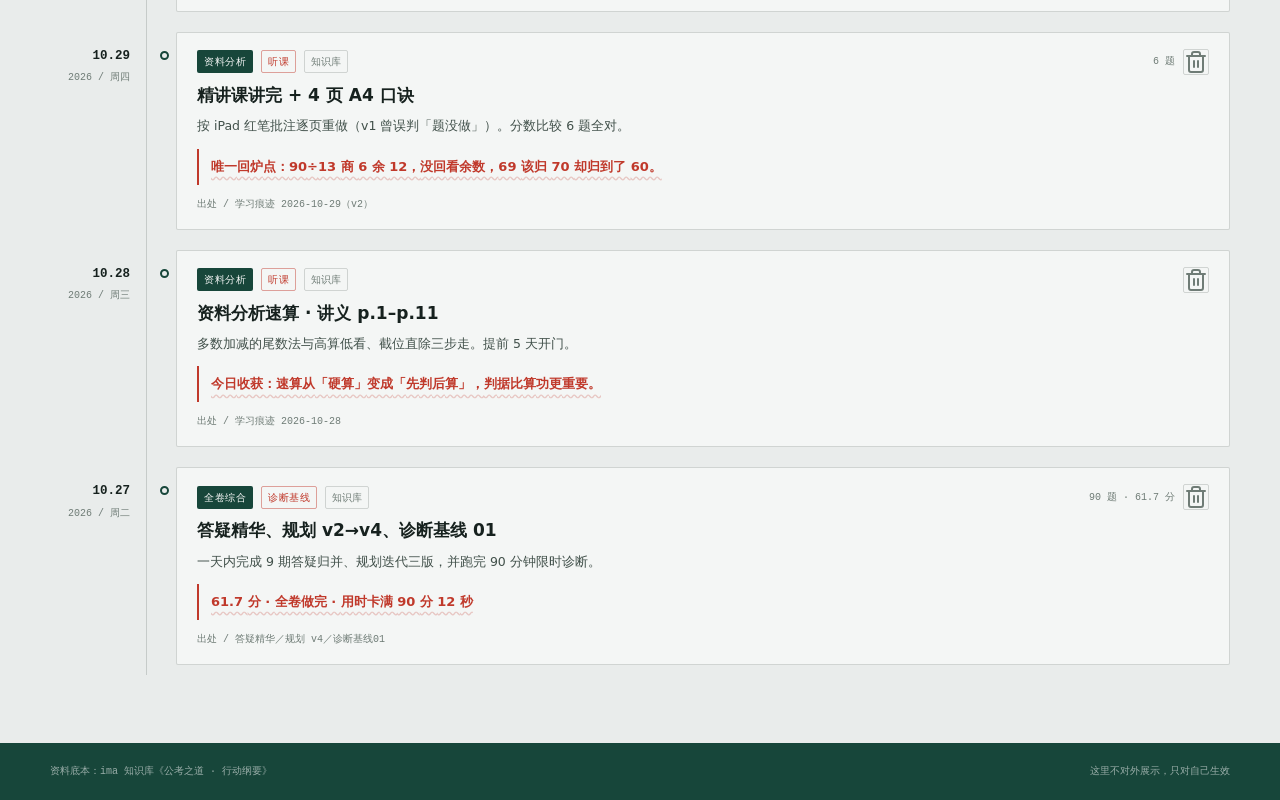
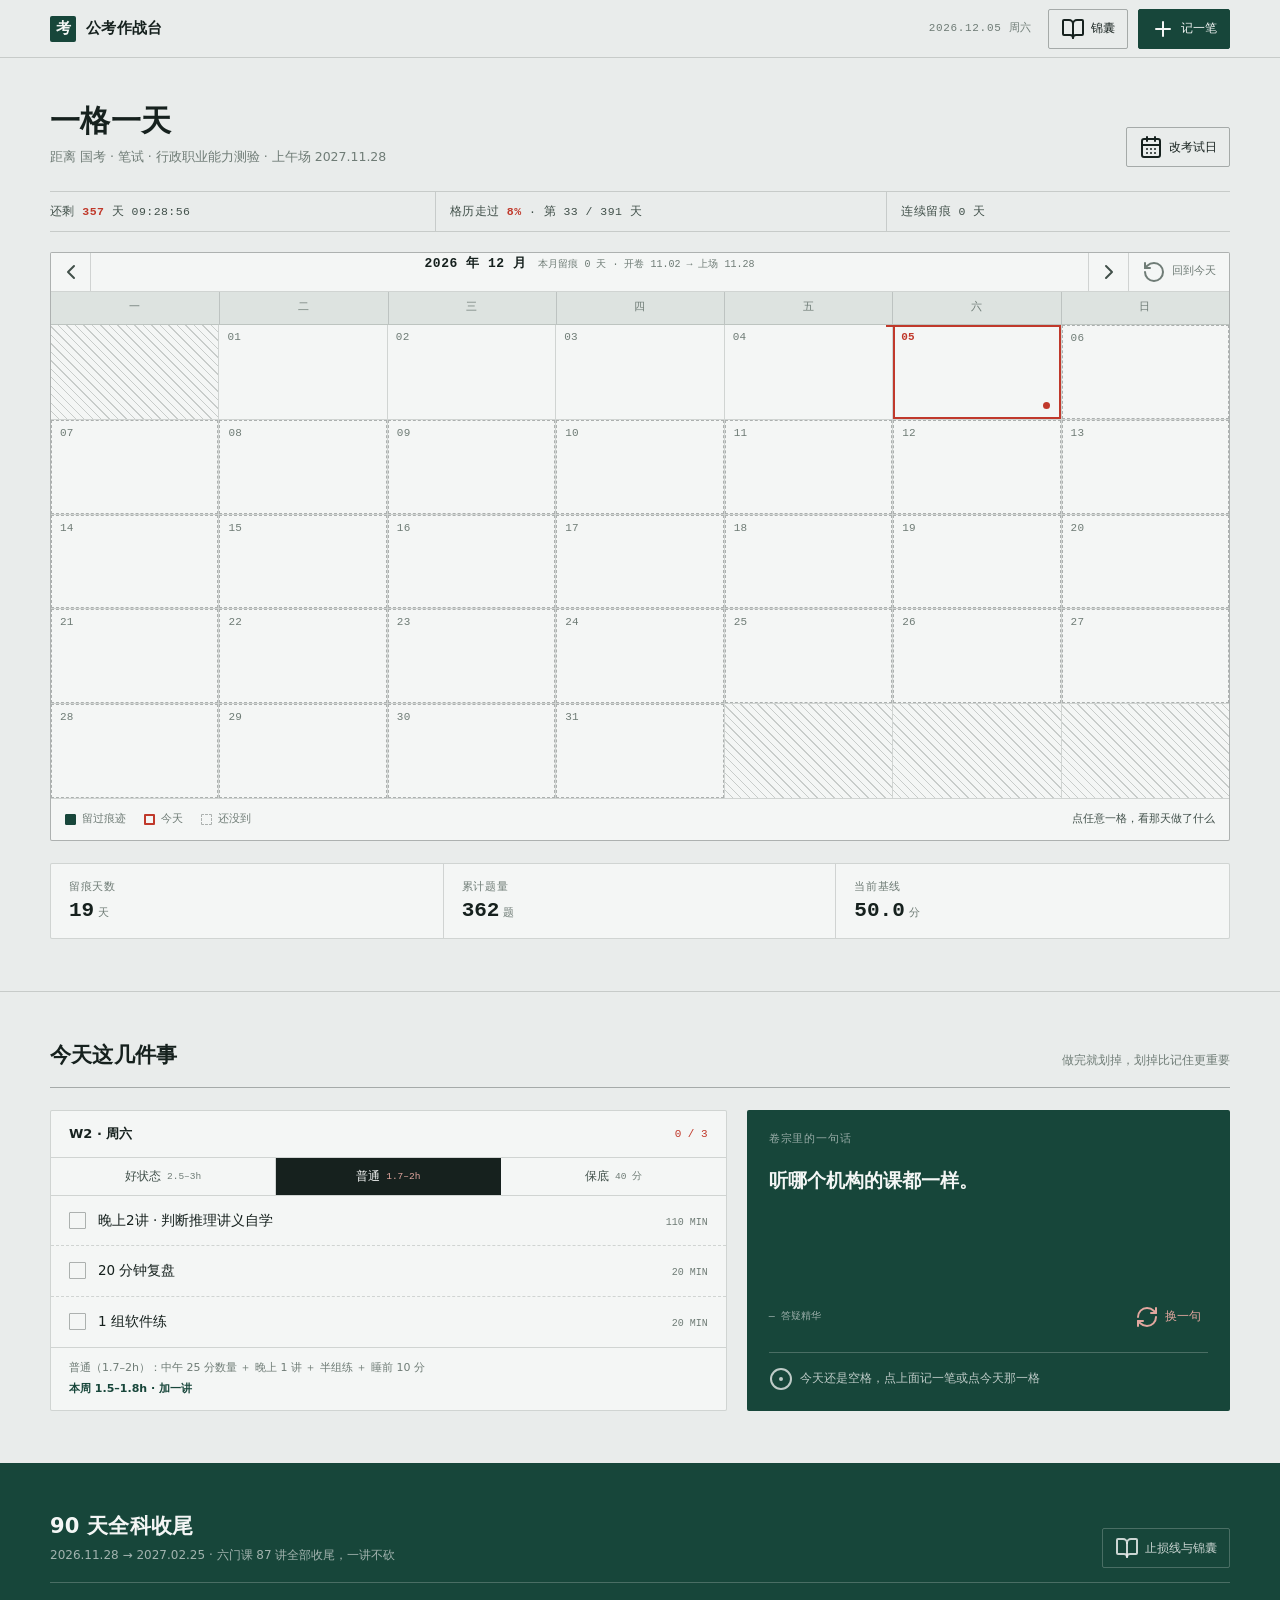
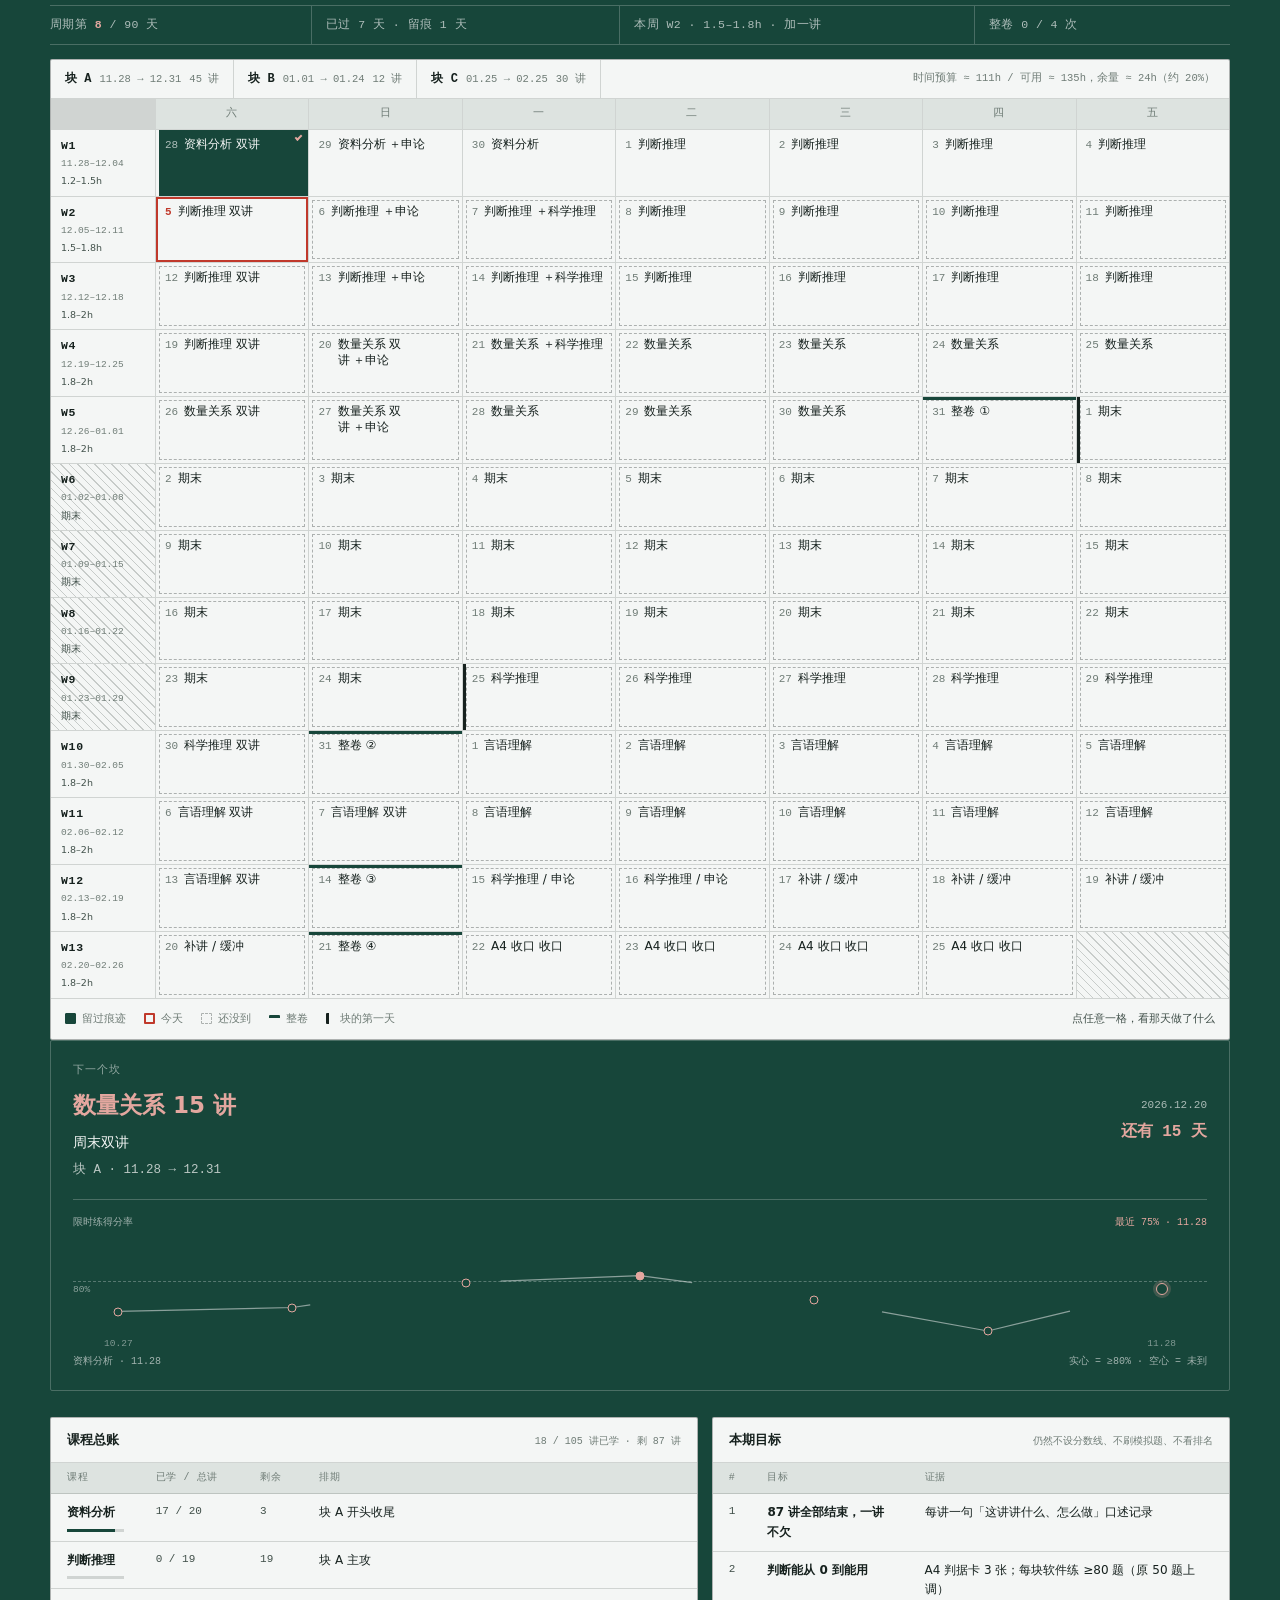
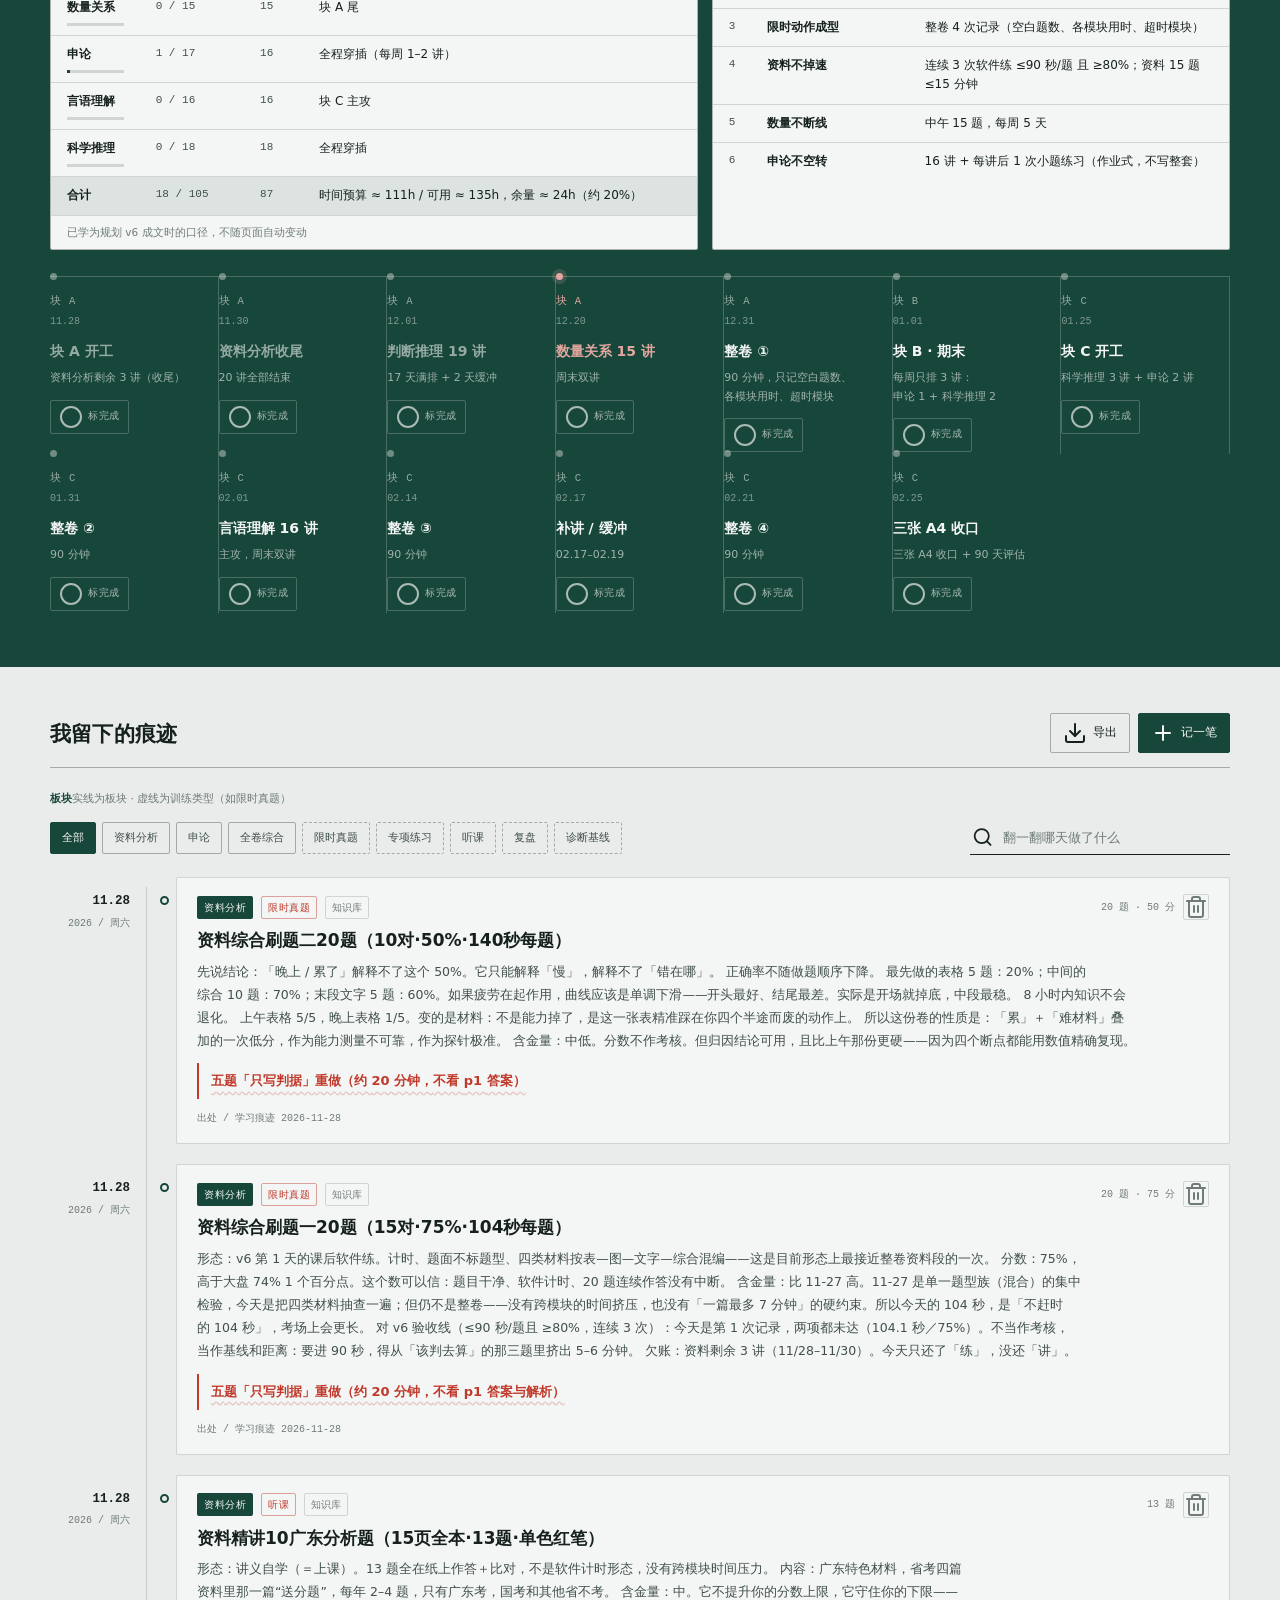
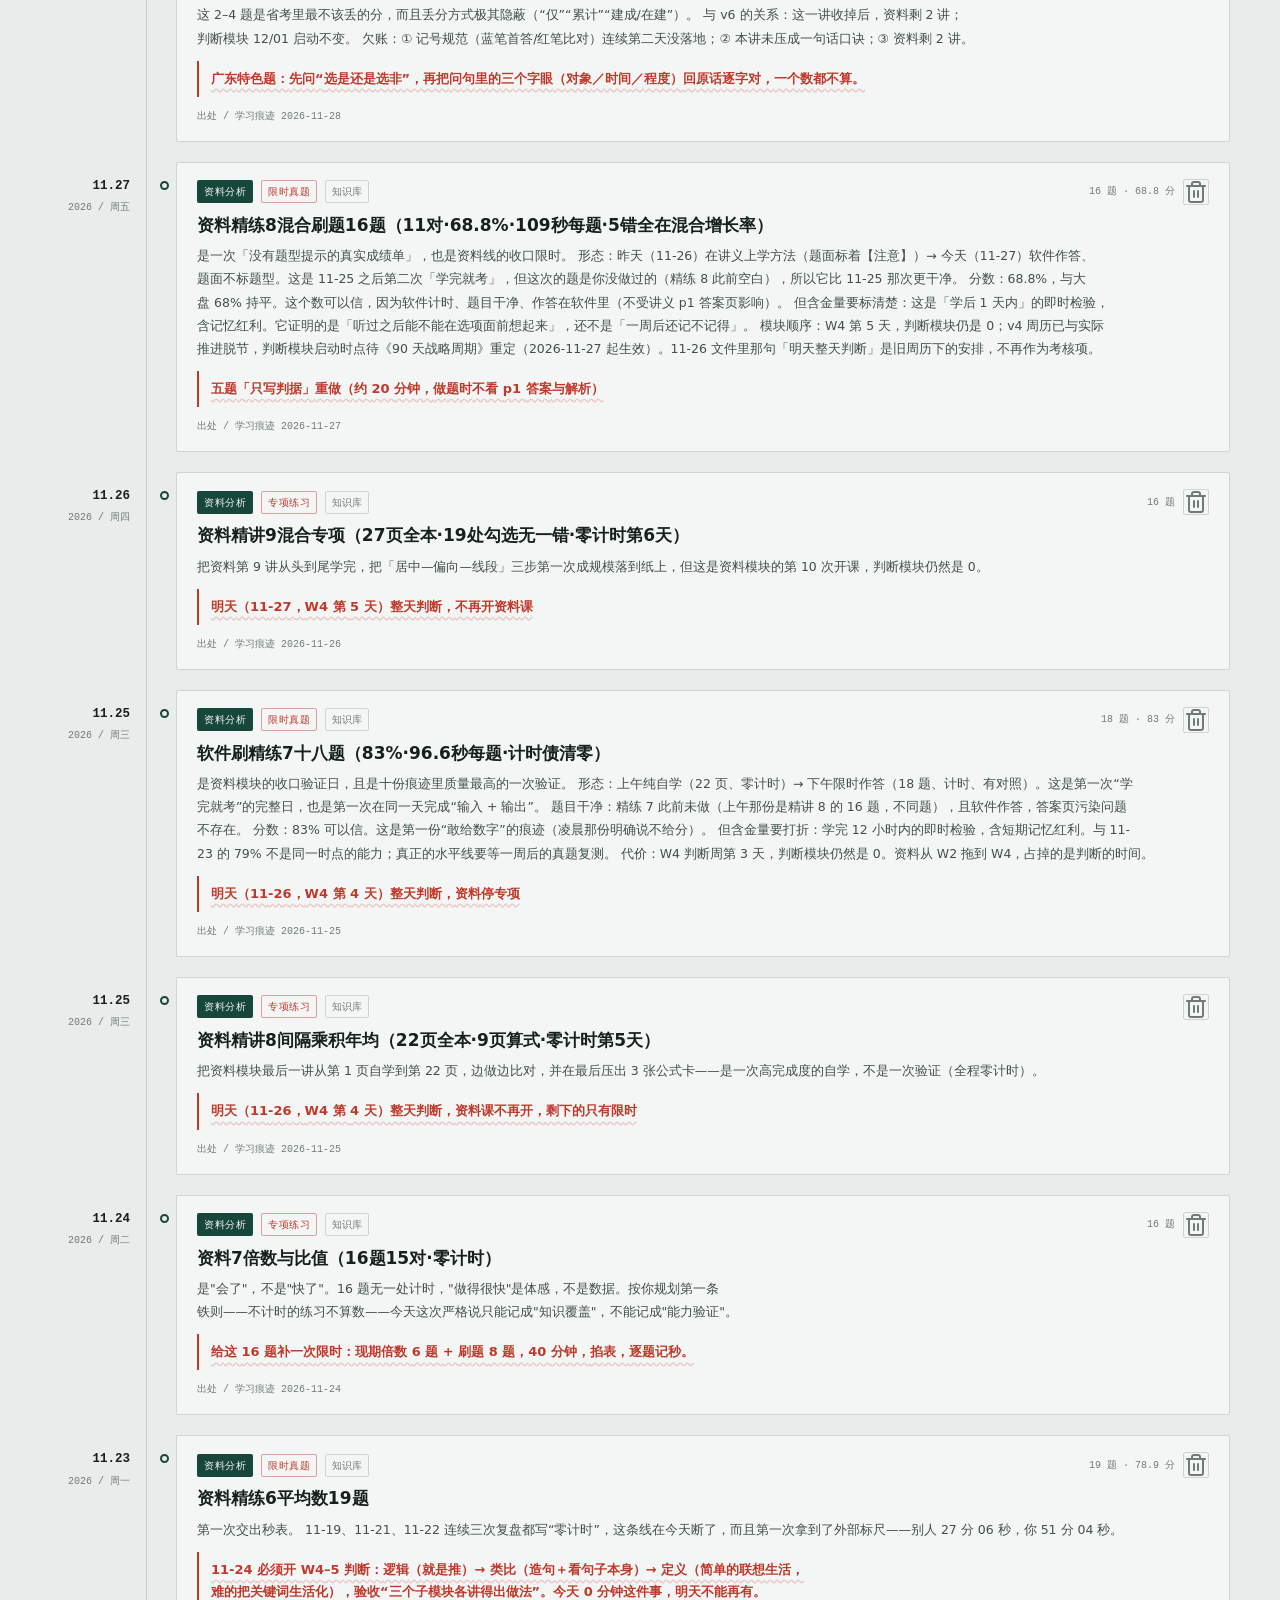
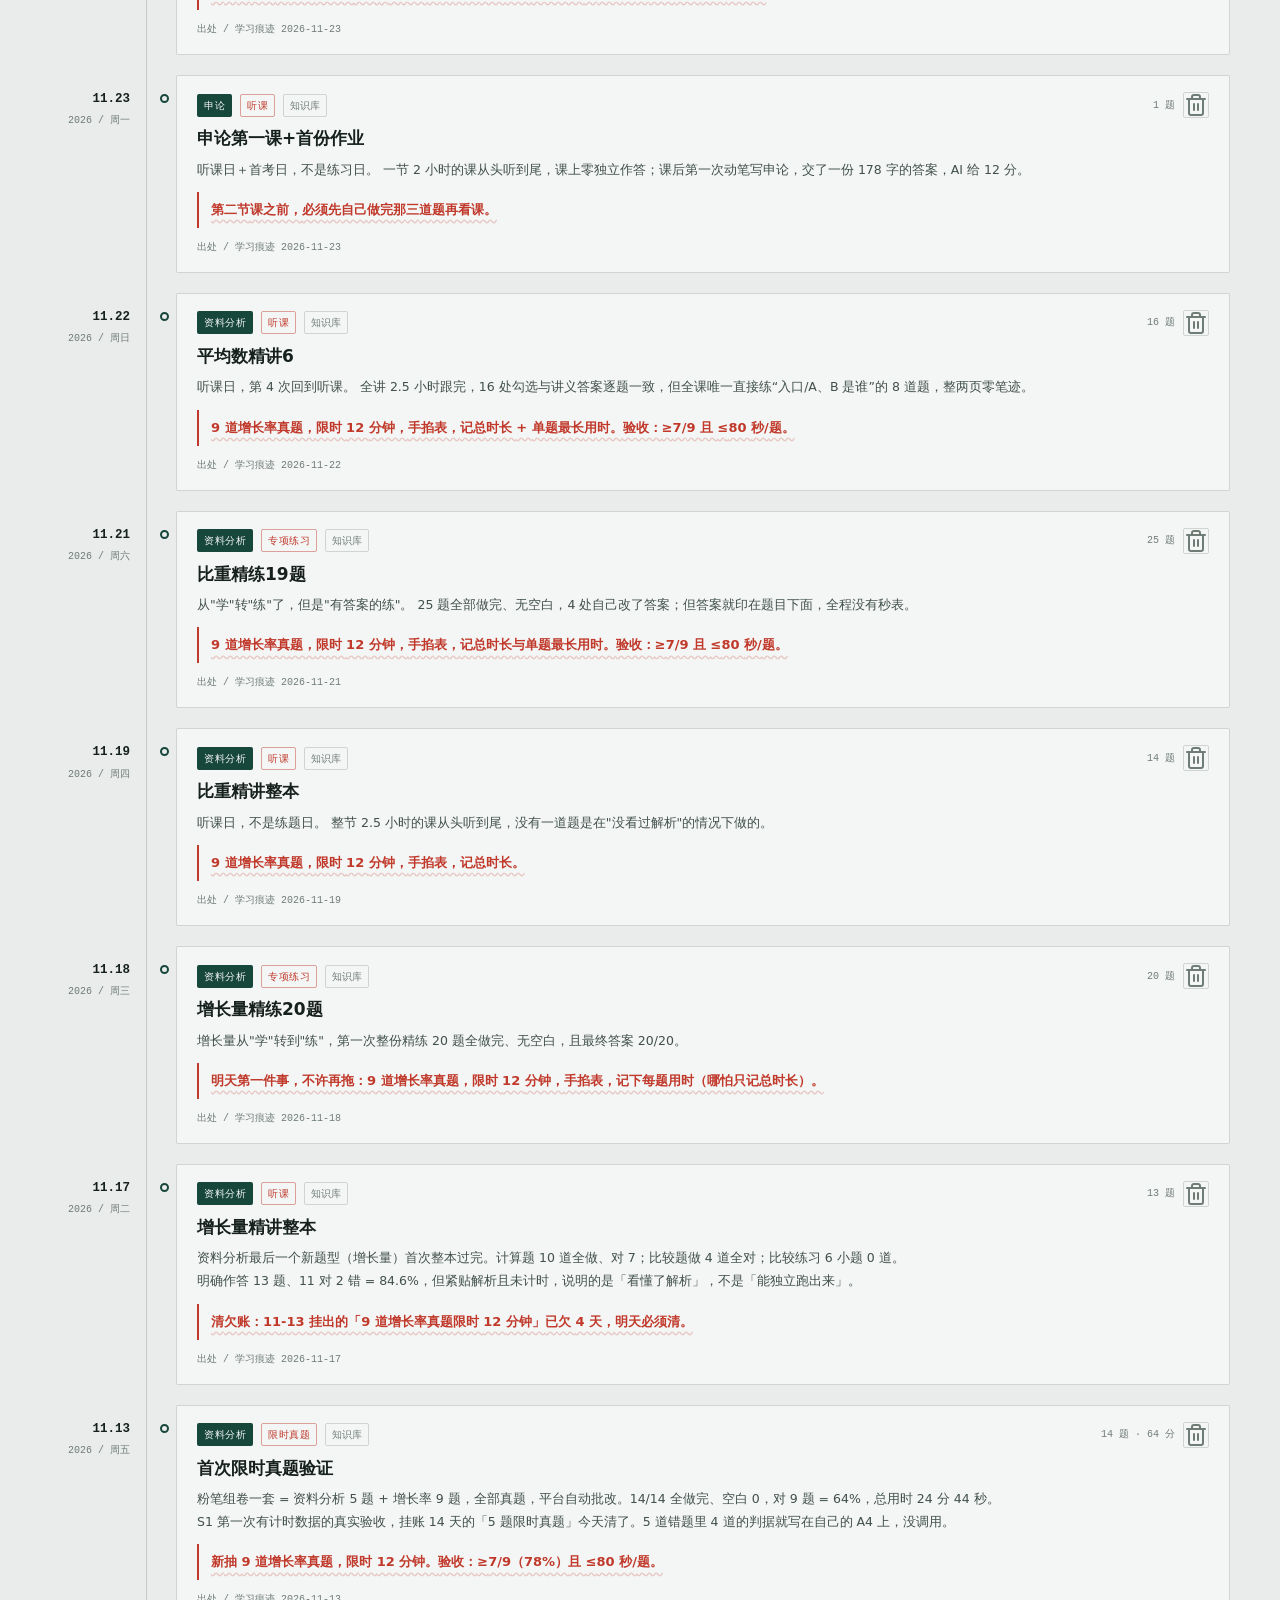
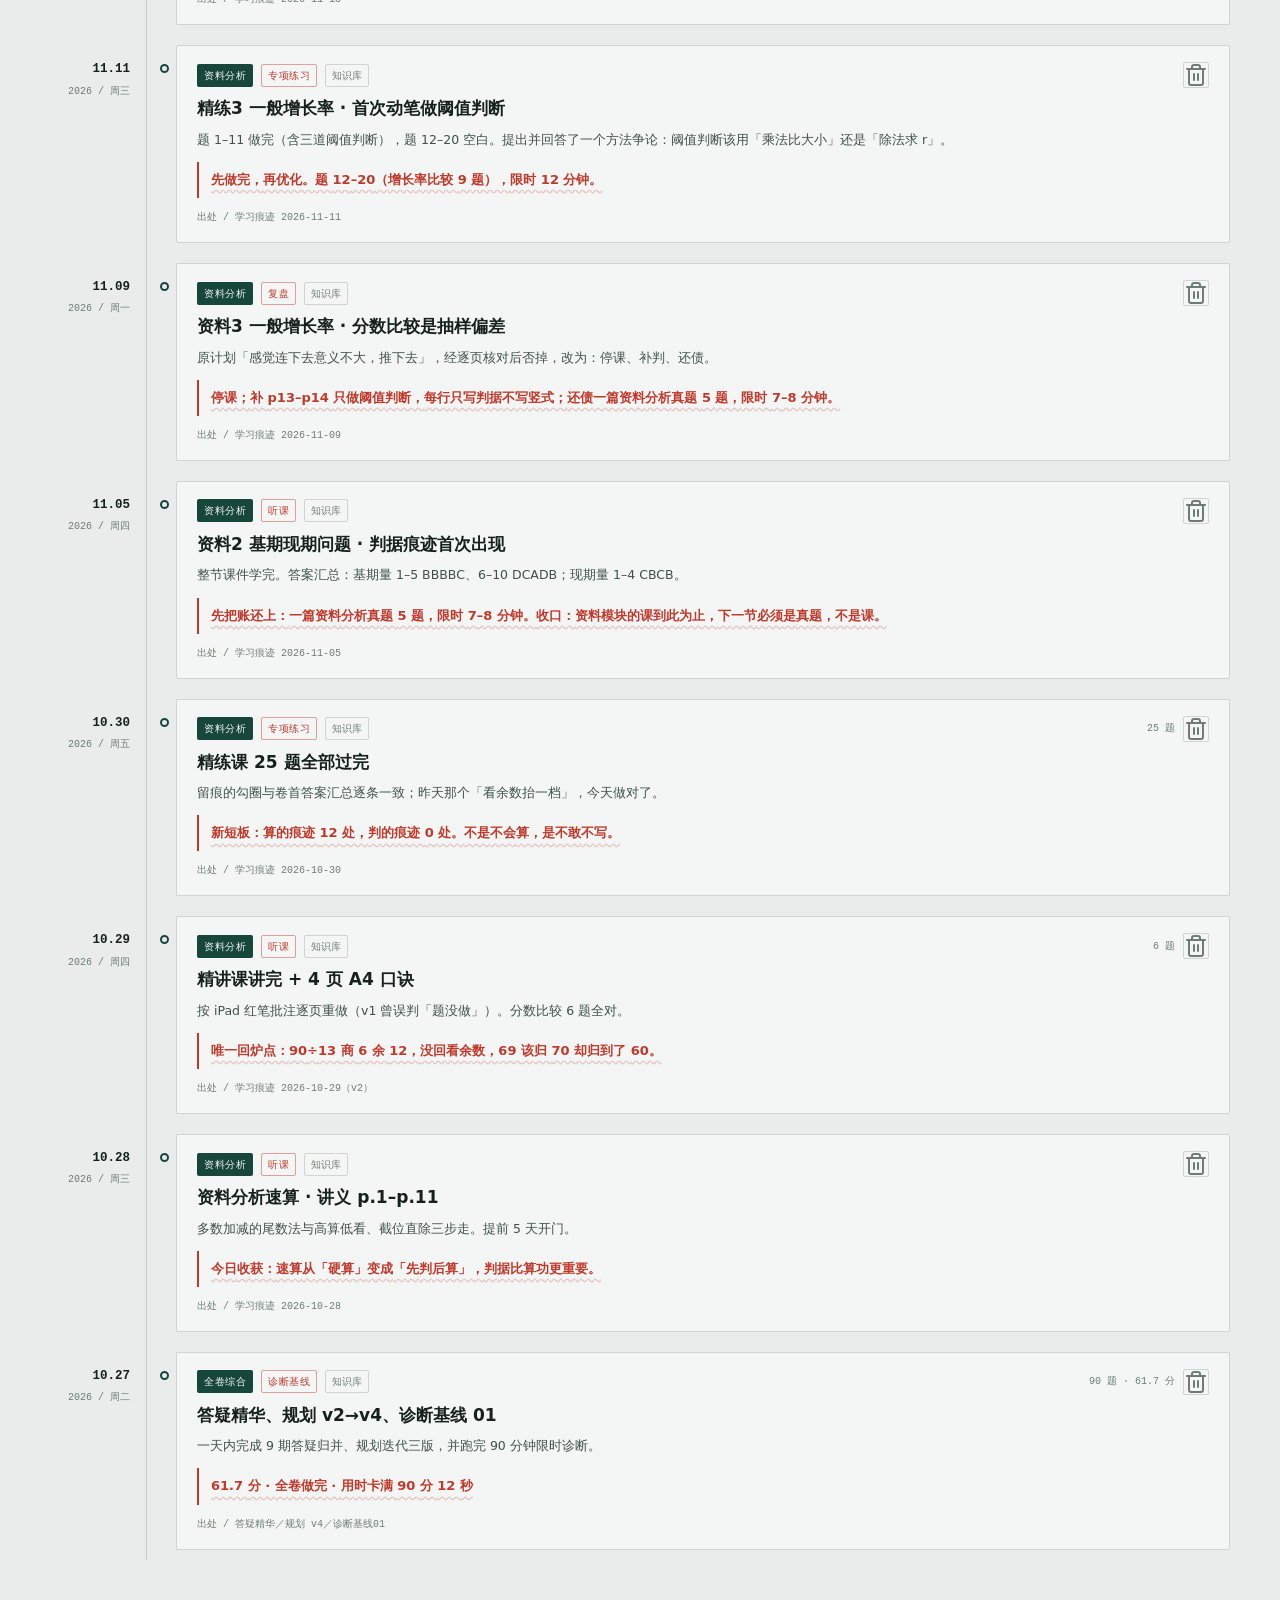
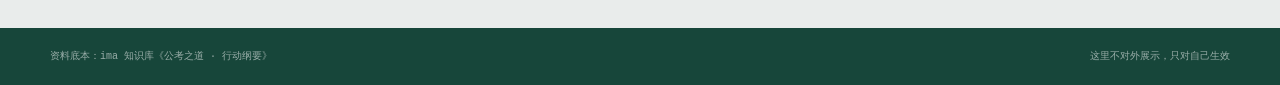
